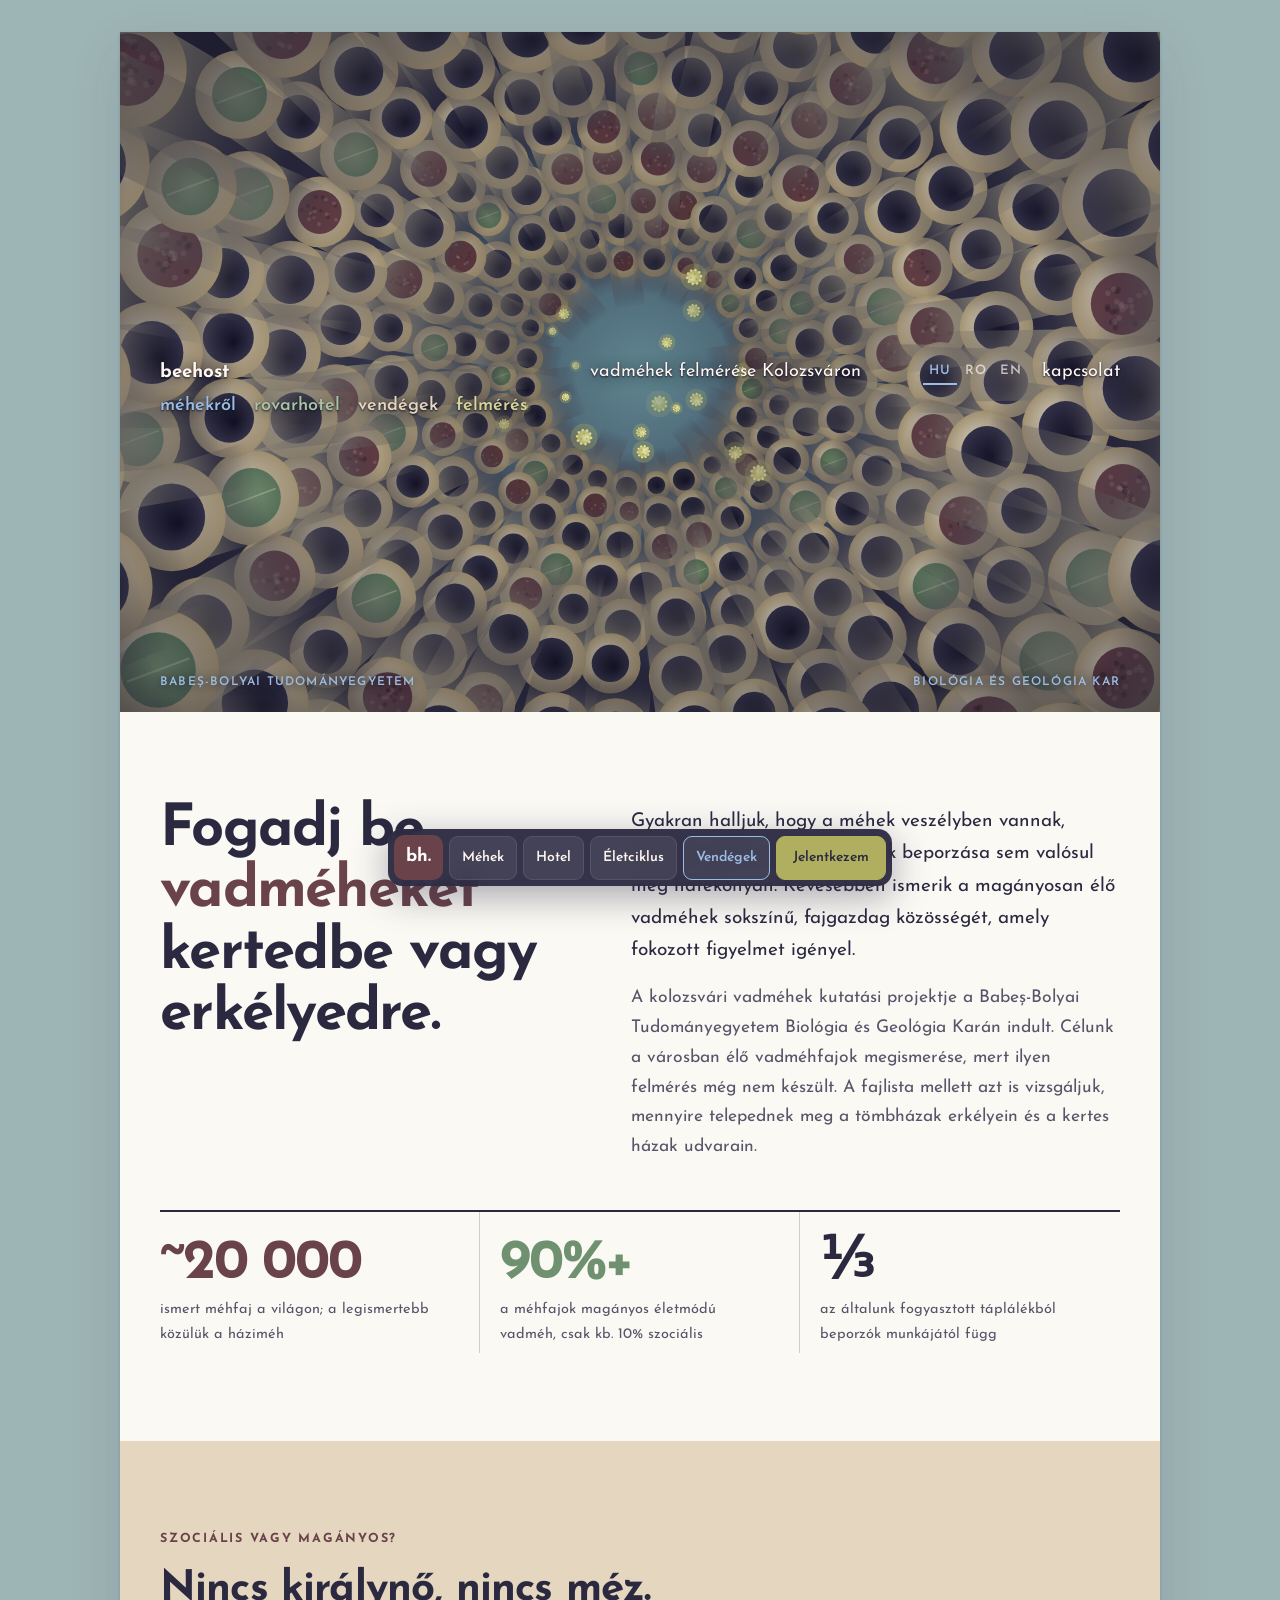
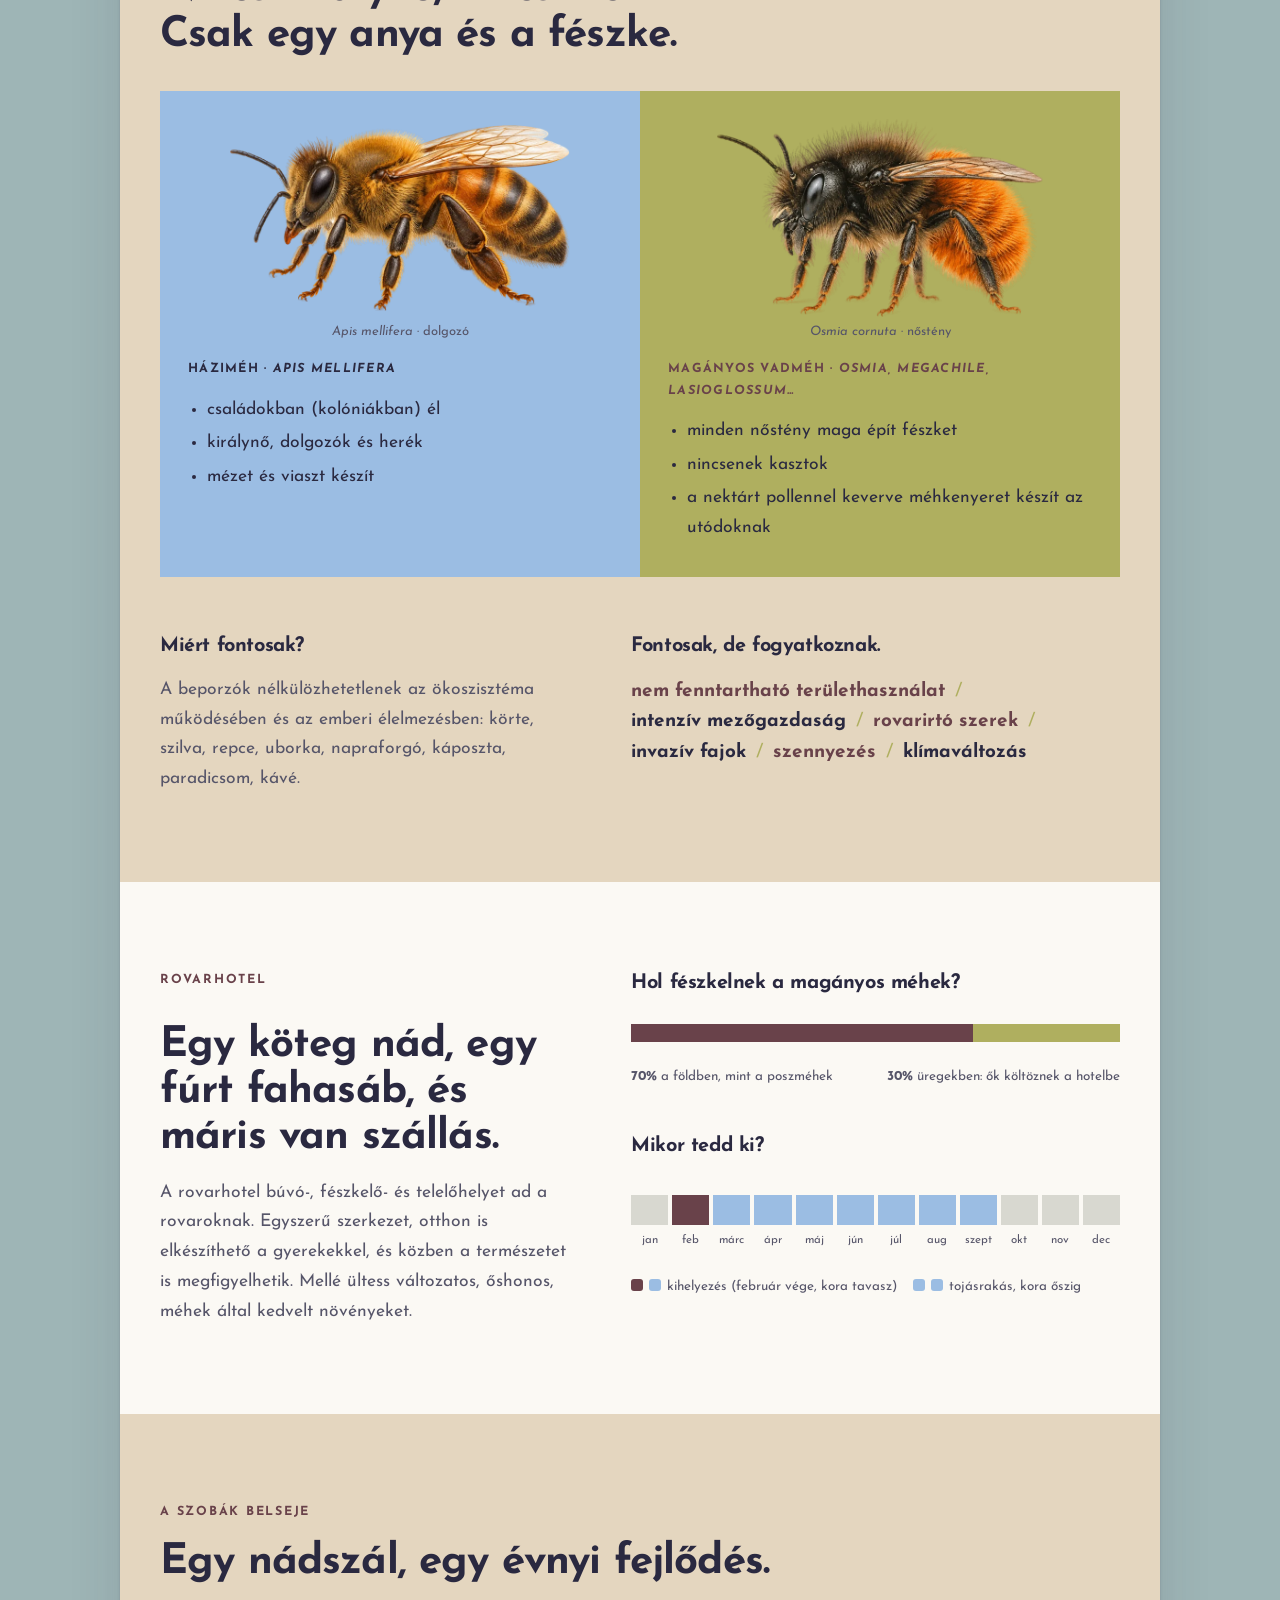
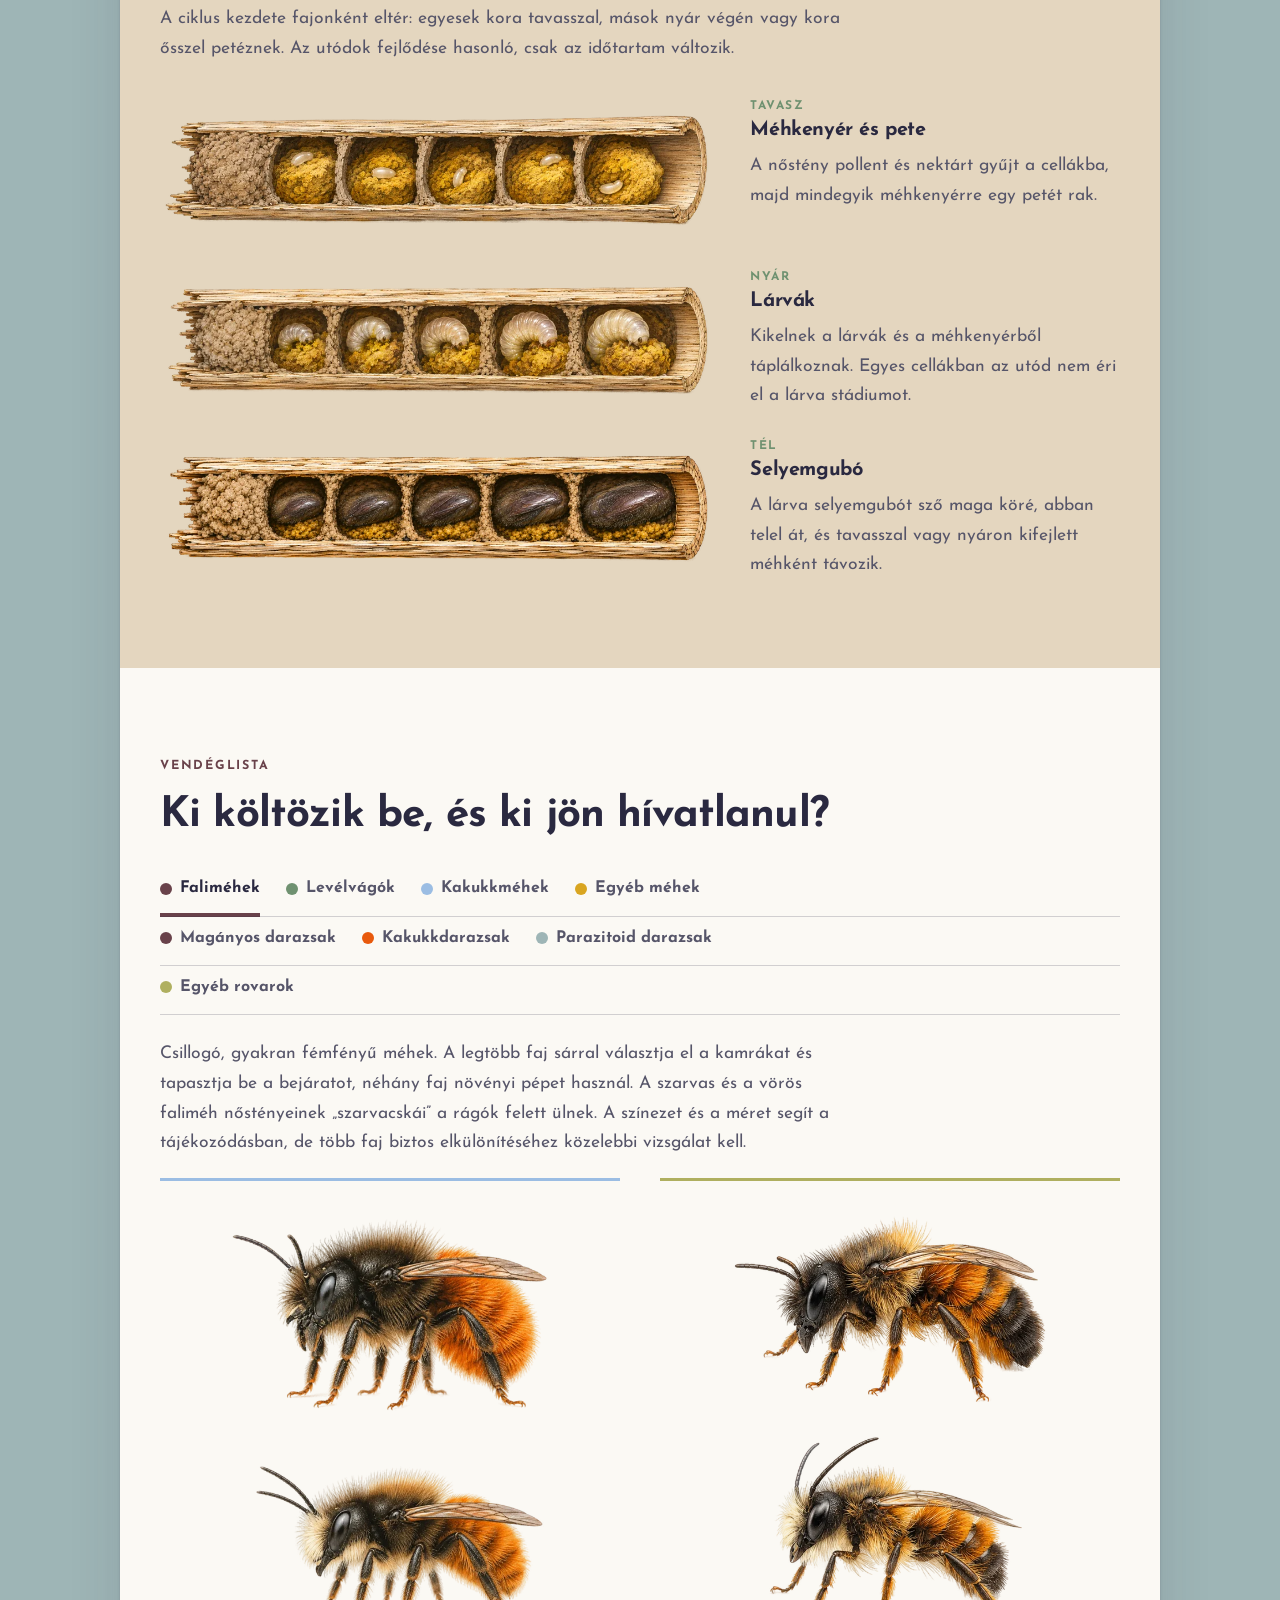
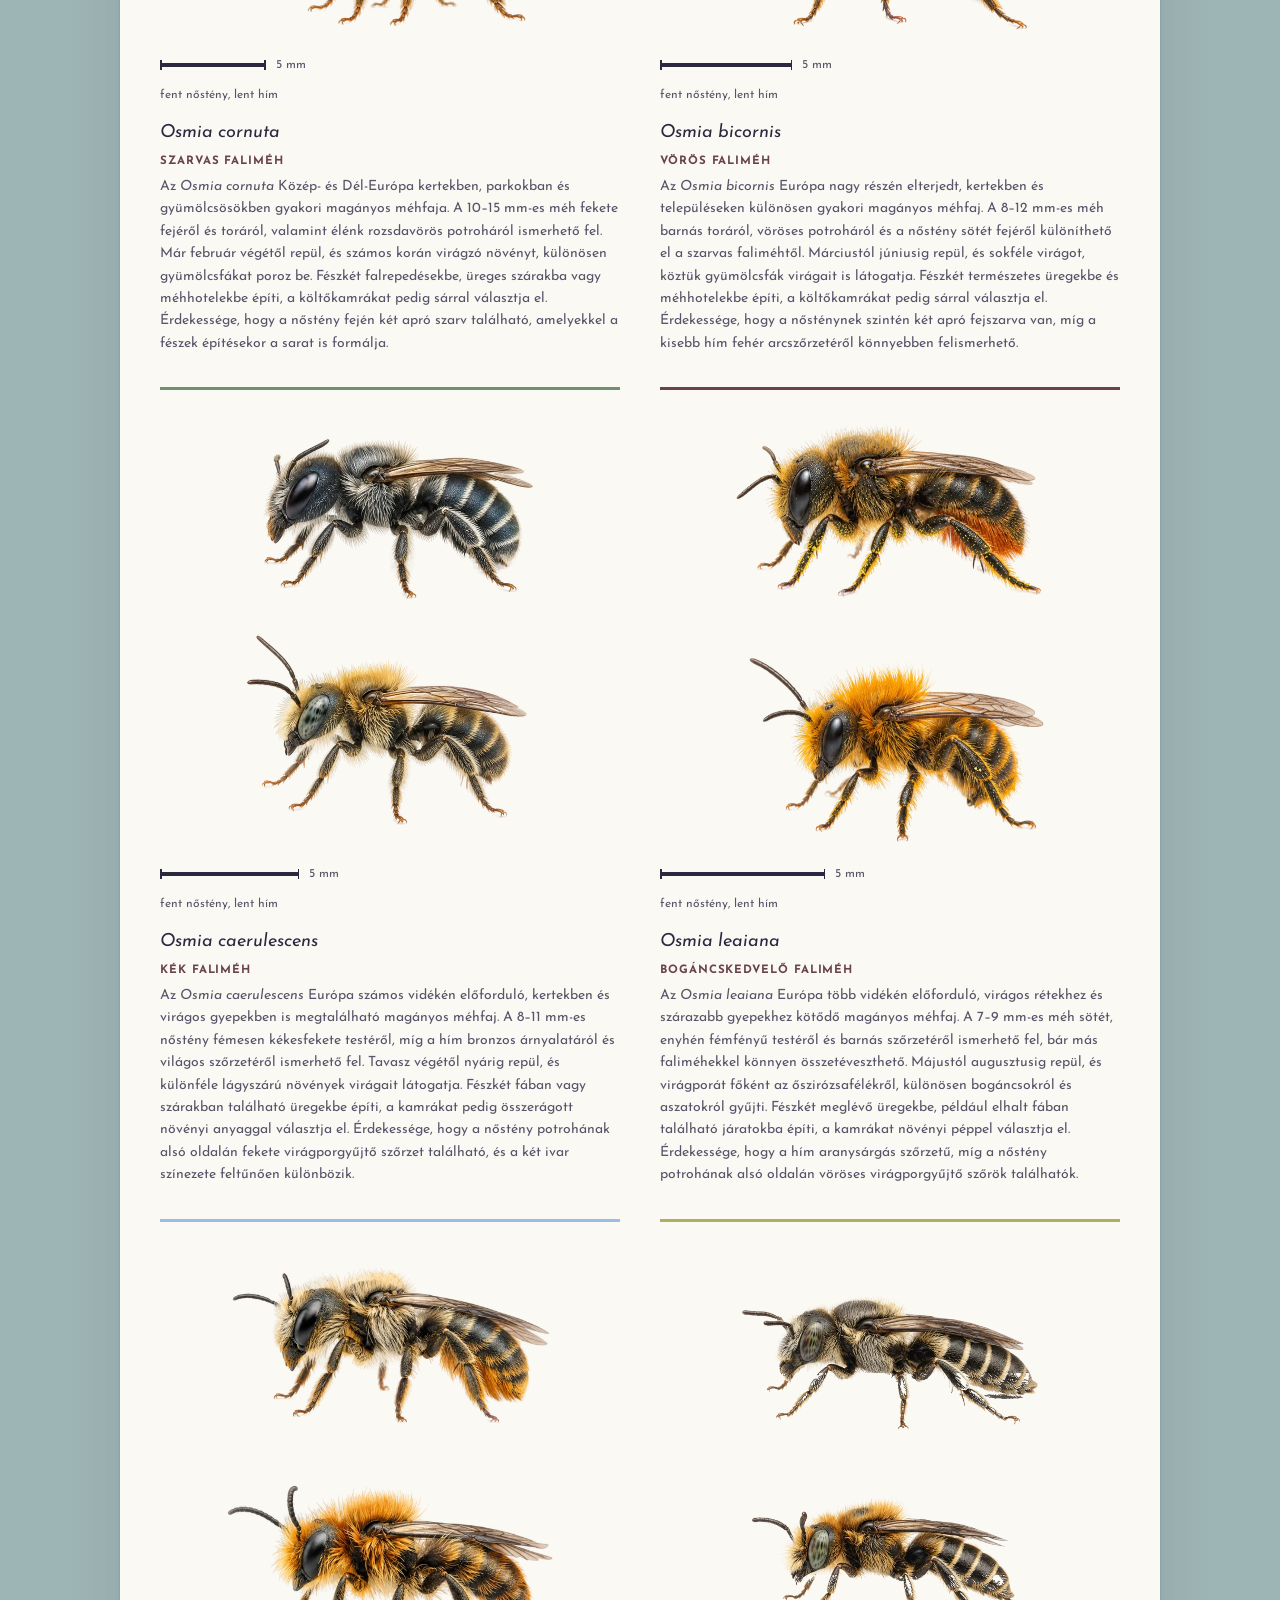
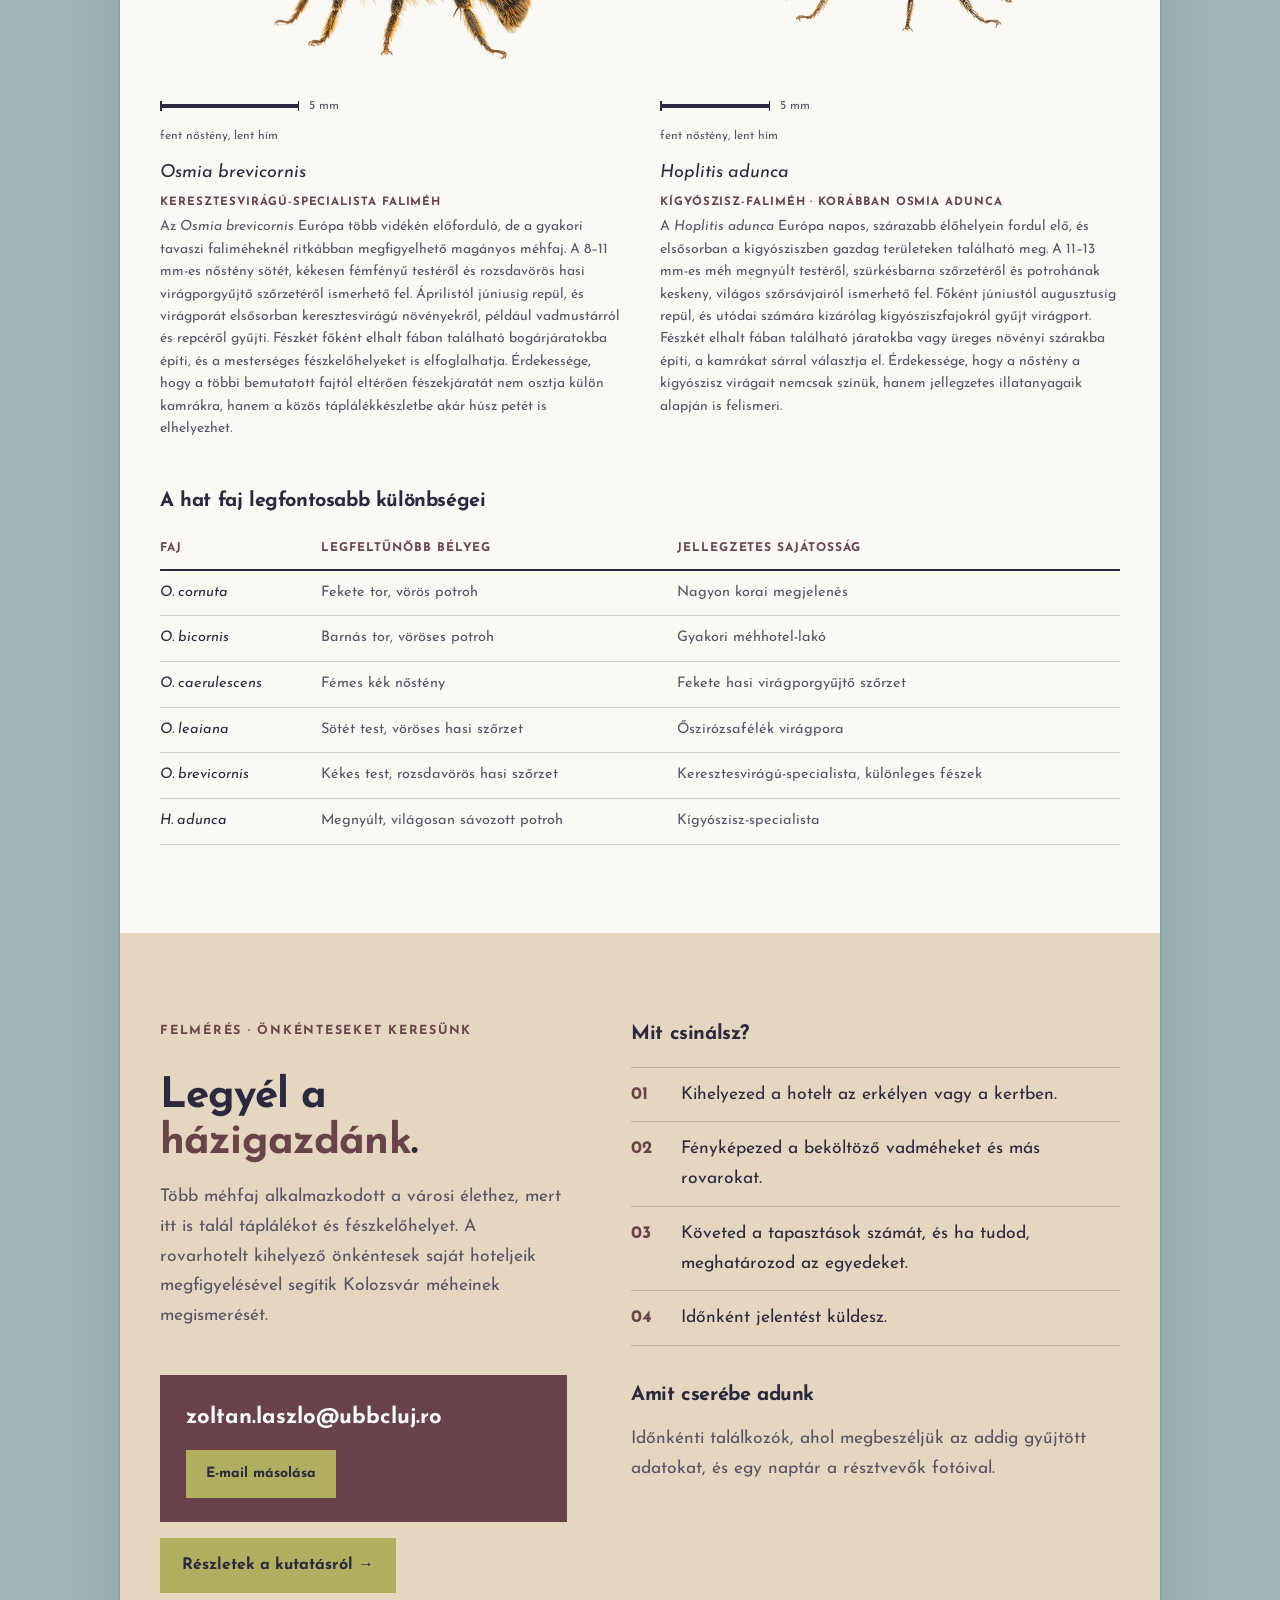
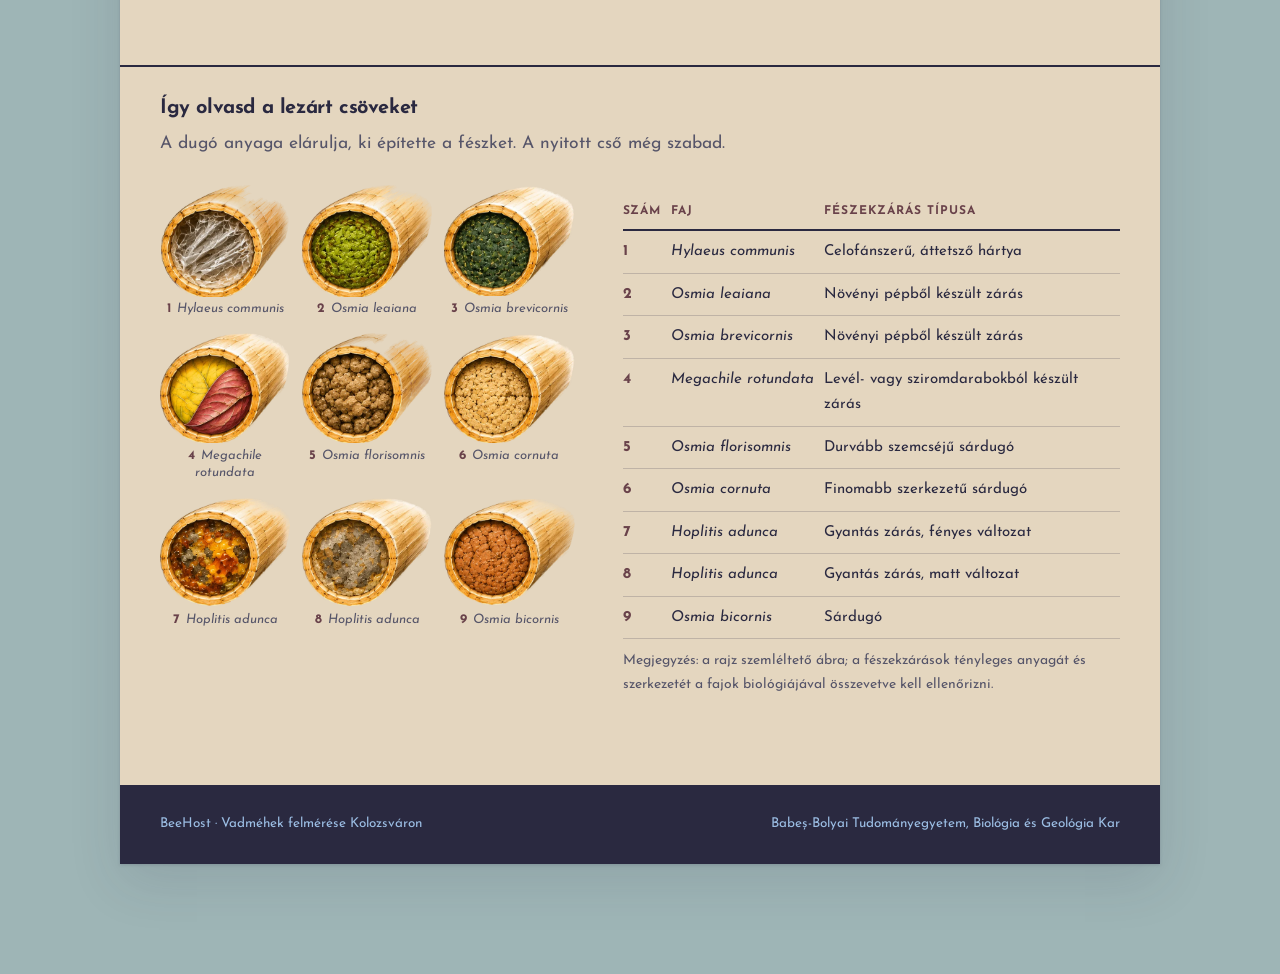
==== index.html @ 67b959dd "Add files via upload" ====
<!doctype html>
<html lang="hu">
<head>
<meta charset="utf-8">
<meta name="viewport" content="width=device-width, initial-scale=1, viewport-fit=cover">
<meta name="color-scheme" content="only light">
<meta name="darkreader-lock">
<title>BeeHost Kolozsvár</title>
<meta name="google-site-verification" content="2MtwB_x7KpSJKmys9Oa1wyQuA7XcrbSTTWPEnqiDGJY">
<meta name="description" content="BeeHost – vadméhek és rovarhotelek Kolozsváron: magányos méhek, fészkelés, önkéntes felmérés. Albine solitare și hoteluri pentru insecte în Cluj-Napoca. Wild bees and bee hotels in Cluj-Napoca, Romania.">
<link rel="canonical" href="https://laszlozoltan.github.io/BeeHost/">
<meta property="og:title" content="BeeHost Kolozsvár / Cluj-Napoca">
<meta property="og:description" content="Vadméhek és rovarhotelek Kolozsváron · Albine solitare în Cluj-Napoca · Wild bees in Cluj-Napoca">
<meta property="og:image" content="https://laszlozoltan.github.io/BeeHost/images/osmia-cornuta.webp">
<link rel="preconnect" href="https://fonts.googleapis.com">
<link rel="stylesheet" href="https://fonts.googleapis.com/css2?family=Josefin+Sans:ital,wght@0,300;0,400;0,600;0,700;1,400&display=swap">
<link rel="stylesheet" href="css/style.css?v=20261114b">

</head>
<body class="lang-hu">
<div class="site">
<header class="hero" id="top">
  <canvas id="reeds" aria-hidden="true"></canvas>
  <div class="navline">
    <div class="left">
    <a class="brand" href="#top">beehost</a>
    <nav aria-label="Fő navigáció">
      <a href="#mehek"><span class="hu">méhekről</span><span class="ro">albinele</span><span class="en">bees</span></a>
      <a href="#hotel"><span class="hu">rovarhotel</span><span class="ro">hotelul</span><span class="en">insect hotel</span></a>
      <a href="#vendegek"><span class="hu">vendégek</span><span class="ro">oaspeții</span><span class="en">guests</span></a>
      <a href="#felmeres"><span class="hu">felmérés</span><span class="ro">cercetarea</span><span class="en">survey</span></a>
    </nav>
    </div>
    <span class="tagline"><span class="hu">vadméhek felmérése Kolozsváron</span><span class="ro">albinele solitare din Cluj-Napoca</span><span class="en">wild bee survey in Cluj-Napoca</span></span>
    <span class="end">
      <span class="lang" role="group" aria-label="Nyelv / Limba / Language">
        <button type="button" id="b-hu" aria-pressed="true">HU</button>
        <button type="button" id="b-ro" aria-pressed="false">RO</button>
        <button type="button" id="b-en" aria-pressed="false">EN</button>
      </span>
      <a class="contact" href="#felmeres"><span class="hu">kapcsolat</span><span class="ro">contact</span><span class="en">contact</span></a>
    </span>
  </div>
  <div class="hero-foot"><span><span class="hu">Babeș-Bolyai Tudományegyetem</span><span class="ro">Universitatea Babeș-Bolyai</span><span class="en">Babeș-Bolyai University</span></span><span><span class="hu">Biológia és Geológia Kar</span><span class="ro">Facultatea de Biologie și Geologie</span><span class="en">Faculty of Biology and Geology</span></span></div>
</header>

<main>
<section class="intro" id="mehek">
  <div class="wrap">
    <div class="split">
      <h1><span class="hu">Fogadj be <span class="hl">vadméheket</span> kertedbe vagy erkélyedre.</span><span class="ro">Adoptă <span class="hl">albine solitare</span> în grădina sau pe balconul tău.</span><span class="en">Host <span class="hl">wild bees</span> in your garden or on your balcony.</span></h1>
      <div class="stack">
        <p class="lead"><span class="hu">Gyakran halljuk, hogy a méhek veszélyben vannak, számuk csökken, és a növények beporzása sem valósul meg hatékonyan. Kevesebben ismerik a magányosan élő vadméhek sokszínű, fajgazdag közösségét, amely fokozott figyelmet igényel.</span><span class="ro">Auzim des că albinele sunt amenințate, că numărul lor scade și că plantele nu mai sunt polenizate eficient. Puțini cunosc însă comunitatea bogată a albinelor solitare, zise și sălbatice, care are nevoie de mai multă atenție.</span><span class="en">We often hear that bees are in danger, their numbers are falling and plants are no longer pollinated efficiently. Fewer people know the diverse, species-rich community of solitary wild bees, which needs more attention.</span></p>
        <p class="muted"><span class="hu">A kolozsvári vadméhek kutatási projektje a Babeș-Bolyai Tudományegyetem Biológia és Geológia Karán indult. Célunk a városban élő vadméhfajok megismerése, mert ilyen felmérés még nem készült. A fajlista mellett azt is vizsgáljuk, mennyire telepednek meg a tömbházak erkélyein és a kertes házak udvarain.</span><span class="ro">Proiectul de inventariere a albinelor solitare din Cluj a pornit la Facultatea de Biologie și Geologie a Universității Babeș-Bolyai. Vrem să cunoaștem speciile de albine solitare din oraș, pentru că un astfel de studiu nu există încă. Pe lângă lista de specii, urmărim cât de ușor colonizează balcoanele blocurilor și grădinile urbane.</span><span class="en">The Cluj wild bee research project started at the Faculty of Biology and Geology of Babeș-Bolyai University. Our aim is to learn which wild bee species live in the city, because no such survey has been made yet. Besides the species list, we study how readily they settle on apartment-block balconies and in house gardens.</span></p>
      </div>
    </div>
    <div class="figures">
      <div class="fig"><b>~20 000</b><span class="hu">ismert méhfaj a világon; a legismertebb közülük a háziméh</span><span class="ro">specii de albine cunoscute în lume; cea mai cunoscută este albina meliferă</span><span class="en">known bee species worldwide; the best known is the honey bee</span></div>
      <div class="fig"><b>90%+</b><span class="hu">a méhfajok magányos életmódú vadméh, csak kb. 10% szociális</span><span class="ro">dintre specii sunt albine solitare; doar circa 10% sunt sociale</span><span class="en">of bee species are solitary; only about 10% are social</span></div>
      <div class="fig"><b>⅓</b><span class="hu">az általunk fogyasztott táplálékból beporzók munkájától függ</span><span class="ro">din hrana pe care o consumăm depinde de polenizatori</span><span class="en">of the food we eat depends on pollinators</span></div>
    </div>
  </div>
</section>

<section class="band">
  <div class="wrap">
    <p class="eyebrow"><span class="hu">Szociális vagy magányos?</span><span class="ro">Sociale sau solitare?</span><span class="en">Social or solitary?</span></p>
    <h2><span class="hu">Nincs királynő, nincs méz. Csak egy anya és a fészke.</span><span class="ro">Fără regină, fără miere. Doar o mamă și cuibul ei.</span><span class="en">No queen, no honey. Just a mother and her nest.</span></h2>
    <div class="compare">
      <div>
        <figure class="cmp-fig"><img src="images/apis-mellifera.webp" alt="Apis mellifera" loading="lazy" width="720" height="394"><figcaption><em>Apis mellifera</em> · <span class="hu">dolgozó</span><span class="ro">lucrătoare</span><span class="en">worker</span></figcaption></figure>
        <span class="tag"><span class="hu">Háziméh</span><span class="ro">Albina meliferă</span><span class="en">Honey bee</span> · <em class="sci">Apis mellifera</em></span>
        <ul>
          <li class="hu">családokban (kolóniákban) él</li><li class="ro">trăiește în familii (colonii)</li><li class="en">lives in families (colonies)</li>
          <li class="hu">királynő, dolgozók és herék</li><li class="ro">regină, lucrătoare și trântori</li><li class="en">queen, workers and drones</li>
          <li class="hu">mézet és viaszt készít</li><li class="ro">produce miere și ceară</li><li class="en">makes honey and wax</li>
        </ul>
      </div>
      <div>
        <figure class="cmp-fig"><img src="images/osmia-cornuta-female.webp" alt="Osmia cornuta" loading="lazy" width="712" height="432"><figcaption><em>Osmia cornuta</em> · <span class="hu">nőstény</span><span class="ro">femelă</span><span class="en">female</span></figcaption></figure>
        <span class="tag y"><span class="hu">Magányos vadméh</span><span class="ro">Albină solitară</span><span class="en">Solitary bee</span> · <em class="sci">Osmia, Megachile, Lasioglossum…</em></span>
        <ul>
          <li class="hu">minden nőstény maga épít fészket</li><li class="ro">fiecare femelă își construiește singură cuibul</li><li class="en">every female builds her own nest</li>
          <li class="hu">nincsenek kasztok</li><li class="ro">nu există caste</li><li class="en">no castes</li>
          <li class="hu">a nektárt pollennel keverve méhkenyeret készít az utódoknak</li><li class="ro">amestecă nectarul cu polen și face „pâine de albine” pentru urmași</li><li class="en">mixes nectar with pollen to make bee bread for her young</li>
        </ul>
      </div>
    </div>
    <div class="split" style="margin-top:56px">
      <div class="stack">
        <h3><span class="hu">Miért fontosak?</span><span class="ro">De ce sunt importante?</span><span class="en">Why do they matter?</span></h3>
        <p class="muted"><span class="hu">A beporzók nélkülözhetetlenek az ökoszisztéma működésében és az emberi élelmezésben: körte, szilva, repce, uborka, napraforgó, káposzta, paradicsom, kávé.</span><span class="ro">Polenizatorii sunt esențiali pentru ecosistem și pentru hrana noastră: pere, prune, rapiță, castraveți, floarea-soarelui, varză, roșii, cafea.</span><span class="en">Pollinators are essential for ecosystems and for our food: pears, plums, oilseed rape, cucumbers, sunflowers, cabbage, tomatoes, coffee.</span></p>
      </div>
      <div class="stack">
        <h3><span class="hu">Fontosak, de fogyatkoznak.</span><span class="ro">Importante, dar în declin.</span><span class="en">Important, but declining.</span></h3>
        <ul class="threats">
          <li><span class="hu">nem fenntartható területhasználat</span><span class="ro">utilizarea nesustenabilă a terenurilor</span><span class="en">unsustainable land use</span></li>
          <li><span class="hu">intenzív mezőgazdaság</span><span class="ro">agricultura intensivă</span><span class="en">intensive agriculture</span></li>
          <li><span class="hu">rovarirtó szerek</span><span class="ro">insecticidele</span><span class="en">insecticides</span></li>
          <li><span class="hu">invazív fajok</span><span class="ro">speciile invazive</span><span class="en">invasive species</span></li>
          <li><span class="hu">szennyezés</span><span class="ro">poluarea</span><span class="en">pollution</span></li>
          <li><span class="hu">klímaváltozás</span><span class="ro">schimbările climatice</span><span class="en">climate change</span></li>
        </ul>
      </div>
    </div>
  </div>
</section>

<section id="hotel">
  <div class="wrap split">
    <div class="stack">
      <p class="eyebrow"><span class="hu">Rovarhotel</span><span class="ro">Hotelul pentru insecte</span><span class="en">Insect hotel</span></p>
      <h2><span class="hu">Egy köteg nád, egy fúrt fahasáb, és máris van szállás.</span><span class="ro">Un mănunchi de stuf, un butuc găurit, și cazarea e gata.</span><span class="en">A bundle of reeds, a drilled log, and the rooms are ready.</span></h2>
      <p class="muted"><span class="hu">A rovarhotel búvó-, fészkelő- és telelőhelyet ad a rovaroknak. Egyszerű szerkezet, otthon is elkészíthető a gyerekekkel, és közben a természetet is megfigyelhetik. Mellé ültess változatos, őshonos, méhek által kedvelt növényeket.</span><span class="ro">Hotelul oferă insectelor ascunziș, loc de cuibărit și de iernat. Construcția e simplă, se poate face acasă împreună cu copiii, care pot astfel observa natura. Plantează alături specii indigene variate, pe placul albinelor.</span><span class="en">An insect hotel gives insects shelter and a place to nest and overwinter. It is simple to build at home with children, who can watch nature at the same time. Plant a variety of native, bee-friendly plants next to it.</span></p>
    </div>
    <div class="stack">
      <h3><span class="hu">Hol fészkelnek a magányos méhek?</span><span class="ro">Unde cuibăresc albinele solitare?</span><span class="en">Where do solitary bees nest?</span></h3>
      <div class="nesting" role="img" aria-label="70% földben, 30% üregekben"><div></div><div></div></div>
      <div class="nest-lbl"><span><b>70%</b> <span class="hu">a földben, mint a poszméhek</span><span class="ro">în sol, ca bondarii</span><span class="en">in the ground, like bumblebees</span></span><span><b>30%</b> <span class="hu">üregekben: ők költöznek a hotelbe</span><span class="ro">în cavități: ele vin în hotel</span><span class="en">in cavities: these move into the hotel</span></span></div>
      <h3 style="margin-top:28px"><span class="hu">Mikor tedd ki?</span><span class="ro">Când îl amplasezi?</span><span class="en">When to put it out?</span></h3>
      <div class="months" id="months"></div>
      <div class="legend"><span class="s"><span class="hu">kihelyezés (február vége, kora tavasz)</span><span class="ro">amplasare (sfârșit de februarie, primăvara devreme)</span><span class="en">set out (late February, early spring)</span></span><span><span class="hu">tojásrakás, kora őszig</span><span class="ro">depunerea ouălor, până toamna devreme</span><span class="en">egg laying, until early autumn</span></span></div>
    </div>
  </div>
</section>

<section class="band" id="eletciklus">
  <div class="wrap">
    <p class="eyebrow"><span class="hu">A szobák belseje</span><span class="ro">În interiorul camerelor</span><span class="en">Inside the rooms</span></p>
    <h2><span class="hu">Egy nádszál, egy évnyi fejlődés.</span><span class="ro">Un fir de stuf, un an de dezvoltare.</span><span class="en">One reed, one year of development.</span></h2>
    <p class="muted" style="margin-top:18px"><span class="hu">A ciklus kezdete fajonként eltér: egyesek kora tavasszal, mások nyár végén vagy kora ősszel petéznek. Az utódok fejlődése hasonló, csak az időtartam változik.</span><span class="ro">Începutul ciclului diferă de la o specie la alta: unele depun ouăle primăvara devreme, altele la sfârșitul verii sau toamna. Dezvoltarea urmașilor e asemănătoare, doar durata variază.</span><span class="en">The start of the cycle differs between species: some lay eggs in early spring, others in late summer or early autumn. The offspring develop in a similar way; only the timing changes.</span></p>
    <div class="cycle">
      <div class="season"><img class="stage" src="images/cycle-1-egg.webp" alt="Nádszál keresztmetszete: sárdugó, sárfalakkal elválasztott cellák, mindegyikben méhkenyér és pete / Secțiune prin tub: dop de noroi, celule separate cu pereți de noroi, în fiecare pâine de albine și un ou / Cross-section of a reed: mud plug, cells separated by mud walls, each with bee bread and an egg" loading="lazy"><h3><small><span class="hu">Tavasz</span><span class="ro">Primăvara</span><span class="en">Spring</span></small><span class="hu">Méhkenyér és pete</span><span class="ro">Pâine de albine și ou</span><span class="en">Bee bread and egg</span></h3><p class="muted"><span class="hu">A nőstény pollent és nektárt gyűjt a cellákba, majd mindegyik méhkenyérre egy petét rak.</span><span class="ro">Femela adună polen și nectar în celule, apoi depune câte un ou pe fiecare porție de pâine de albine.</span><span class="en">The female stocks the cells with pollen and nectar, then lays one egg on each loaf of bee bread.</span></p></div>
      <div class="season"><img class="stage" src="images/cycle-2-larva.webp" alt="Lárvák a cellákban, a méhkenyérből táplálkoznak / Larve în celule, hrănindu-se cu pâinea de albine / Larvae in the cells, feeding on bee bread" loading="lazy"><h3><small><span class="hu">Nyár</span><span class="ro">Vara</span><span class="en">Summer</span></small><span class="hu">Lárvák</span><span class="ro">Larvele</span><span class="en">Larvae</span></h3><p class="muted"><span class="hu">Kikelnek a lárvák és a méhkenyérből táplálkoznak. Egyes cellákban az utód nem éri el a lárva stádiumot.</span><span class="ro">Larvele eclozează și se hrănesc cu pâinea de albine. În unele celule urmașul nu ajunge la stadiul de larvă.</span><span class="en">The larvae hatch and feed on the bee bread. In some cells the offspring never reaches the larval stage.</span></p></div>
      <div class="season"><img class="stage" src="images/cycle-3-cocoon.webp" alt="Selyemgubók a cellákban / Coconi de mătase în celule / Silk cocoons in the cells" loading="lazy"><h3><small><span class="hu">Tél</span><span class="ro">Iarna</span><span class="en">Winter</span></small><span class="hu">Selyemgubó</span><span class="ro">Coconul de mătase</span><span class="en">Silk cocoon</span></h3><p class="muted"><span class="hu">A lárva selyemgubót sző maga köré, abban telel át, és tavasszal vagy nyáron kifejlett méhként távozik.</span><span class="ro">Larva își țese un cocon de mătase, iernează în el și iese primăvara sau vara ca adult.</span><span class="en">The larva spins a silk cocoon around itself, overwinters in it, and leaves as an adult bee in spring or summer.</span></p></div>
    </div>
  </div>
</section>

<section id="vendegek">
  <div class="wrap">
    <p class="eyebrow"><span class="hu">Vendéglista</span><span class="ro">Lista oaspeților</span><span class="en">Guest list</span></p>
    <h2><span class="hu">Ki költözik be, és ki jön hívatlanul?</span><span class="ro">Cine se mută, și cine vine nepoftit?</span><span class="en">Who moves in, and who comes uninvited?</span></h2>
    <div class="tabs" role="tablist" id="tabs"></div>
    <div class="panel" id="panel" role="tabpanel"></div>
  </div>
</section>

<section class="band survey" id="felmeres">
  <div class="wrap split">
    <div class="stack">
      <p class="eyebrow"><span class="hu">Felmérés · önkénteseket keresünk</span><span class="ro">Cercetarea · căutăm voluntari</span><span class="en">Survey · volunteers wanted</span></p>
      <h2><span class="hu">Legyél a <span class="hl">házigazdánk</span>.</span><span class="ro">Fii <span class="hl">gazda</span> pentru albine.</span><span class="en">Be our <span class="hl">host</span>.</span></h2>
      <p class="muted"><span class="hu">Több méhfaj alkalmazkodott a városi élethez, mert itt is talál táplálékot és fészkelőhelyet. A rovarhotelt kihelyező önkéntesek saját hoteljeik megfigyelésével segítik Kolozsvár méheinek megismerését.</span><span class="ro">Mai multe specii de albine s-au adaptat vieții urbane, pentru că găsesc aici hrană și loc de cuibărit. Voluntarii care amplasează un hotel ajută, prin observațiile lor, la cunoașterea albinelor din Cluj-Napoca.</span><span class="en">Several bee species have adapted to city life because they find food and nest sites here too. Volunteers who put out an insect hotel help us learn about the bees of Cluj-Napoca by watching their own hotels.</span></p>
      <div class="contactbox">
        <code id="mail">zoltan.laszlo@ubbcluj.ro</code>
        <button class="btn" type="button" id="copy"><span class="hu">E-mail másolása</span><span class="ro">Copiază e-mailul</span><span class="en">Copy e-mail</span></button>
      </div>
      <p><a class="cta alt" href="kutatas.html"><span class="hu">Részletek a kutatásról →</span><span class="ro">Detalii despre cercetare →</span><span class="en">More about the research →</span></a></p>
    </div>
    <div class="stack">
      <h3><span class="hu">Mit csinálsz?</span><span class="ro">Ce faci?</span><span class="en">What do you do?</span></h3>
      <ul class="steps">
        <li><b>01</b><span class="hu">Kihelyezed a hotelt az erkélyen vagy a kertben.</span><span class="ro">Amplasezi hotelul pe balcon sau în grădină.</span><span class="en">Put the hotel out on your balcony or in your garden.</span></li>
        <li><b>02</b><span class="hu">Fényképezed a beköltöző vadméheket és más rovarokat.</span><span class="ro">Fotografiezi albinele sălbatice și celelalte insecte care se mută.</span><span class="en">Photograph the wild bees and other insects that move in.</span></li>
        <li><b>03</b><span class="hu">Követed a tapasztások számát, és ha tudod, meghatározod az egyedeket.</span><span class="ro">Urmărești numărul de intrări astupate și, dacă poți, identifici indivizii.</span><span class="en">Keep track of the number of sealed tubes and, if you can, identify the insects.</span></li>
        <li><b>04</b><span class="hu">Időnként jelentést küldesz.</span><span class="ro">Trimiți din când în când un raport.</span><span class="en">Send us a report from time to time.</span></li>
      </ul>
      
      <h3 style="margin-top:20px"><span class="hu">Amit cserébe adunk</span><span class="ro">Ce oferim</span><span class="en">What we offer in return</span></h3>
      <p class="muted"><span class="hu">Időnkénti találkozók, ahol megbeszéljük az addig gyűjtött adatokat, és egy naptár a résztvevők fotóival.</span><span class="ro">Întâlniri ocazionale în care discutăm datele colectate și un calendar cu fotografiile participanților.</span><span class="en">Occasional meetings to discuss the data collected so far, and a calendar with the participants' photos.</span></p>
    </div>
  </div>
<div class="wrap closures" id="dugok">
    <div class="closures-head"><h3><span class="hu">Így olvasd a lezárt csöveket</span><span class="ro">Cum citești tuburile astupate</span><span class="en">How to read the sealed tubes</span></h3>
      <p class="muted"><span class="hu">A dugó anyaga elárulja, ki építette a fészket. A nyitott cső még szabad.</span><span class="ro">Materialul dopului arată cine a construit cuibul. Un tub deschis este încă liber.</span><span class="en">The plug material tells you who built the nest. An open tube is still free.</span></p>
      </div>
    <div class="closures-grid"><div class="plugs"><figure><img src="images/plugs/1-hylaeus-communis.webp" alt="Hylaeus communis: Transparent, cellophane-like membrane" loading="lazy"><figcaption><b>1</b> <em>Hylaeus communis</em></figcaption></figure><figure><img src="images/plugs/2-osmia-leaiana.webp" alt="Osmia leaiana: Plug of chewed plant pulp" loading="lazy"><figcaption><b>2</b> <em>Osmia leaiana</em></figcaption></figure><figure><img src="images/plugs/3-osmia-brevicornis.webp" alt="Osmia brevicornis: Plug of chewed plant pulp" loading="lazy"><figcaption><b>3</b> <em>Osmia brevicornis</em></figcaption></figure><figure><img src="images/plugs/4-megachile-rotundata.webp" alt="Megachile rotundata: Plug of leaf or petal pieces" loading="lazy"><figcaption><b>4</b> <em>Megachile rotundata</em></figcaption></figure><figure><img src="images/plugs/5-osmia-florisomnis.webp" alt="Osmia florisomnis: Coarse-grained mud plug" loading="lazy"><figcaption><b>5</b> <em>Osmia florisomnis</em></figcaption></figure><figure><img src="images/plugs/6-osmia-cornuta.webp" alt="Osmia cornuta: Fine-textured mud plug" loading="lazy"><figcaption><b>6</b> <em>Osmia cornuta</em></figcaption></figure><figure><img src="images/plugs/7-hoplitis-adunca-glossy.webp" alt="Hoplitis adunca: Resin plug, glossy form" loading="lazy"><figcaption><b>7</b> <em>Hoplitis adunca</em></figcaption></figure><figure><img src="images/plugs/8-hoplitis-adunca-matt.webp" alt="Hoplitis adunca: Resin plug, matt form" loading="lazy"><figcaption><b>8</b> <em>Hoplitis adunca</em></figcaption></figure><figure><img src="images/plugs/9-osmia-bicornis.webp" alt="Osmia bicornis: Mud plug" loading="lazy"><figcaption><b>9</b> <em>Osmia bicornis</em></figcaption></figure></div>
      <div class="closures-table"><div class="cmp-scroll"><table class="plug-table"><thead><tr><th scope="col"><span class="hu">Szám</span><span class="ro">Nr.</span><span class="en">No.</span></th><th scope="col"><span class="hu">Faj</span><span class="ro">Specia</span><span class="en">Species</span></th><th scope="col"><span class="hu">Fészekzárás típusa</span><span class="ro">Tipul de închidere a cuibului</span><span class="en">Type of nest closure</span></th></tr></thead><tbody><tr><td class="num">1</td><td><em>Hylaeus communis</em></td><td><span class="hu">Celofánszerű, áttetsző hártya</span><span class="ro">Membrană transparentă, asemănătoare celofanului</span><span class="en">Transparent, cellophane-like membrane</span></td></tr><tr><td class="num">2</td><td><em>Osmia leaiana</em></td><td><span class="hu">Növényi pépből készült zárás</span><span class="ro">Dop din pastă vegetală</span><span class="en">Plug of chewed plant pulp</span></td></tr><tr><td class="num">3</td><td><em>Osmia brevicornis</em></td><td><span class="hu">Növényi pépből készült zárás</span><span class="ro">Dop din pastă vegetală</span><span class="en">Plug of chewed plant pulp</span></td></tr><tr><td class="num">4</td><td><em>Megachile rotundata</em></td><td><span class="hu">Levél- vagy sziromdarabokból készült zárás</span><span class="ro">Dop din bucăți de frunze sau petale</span><span class="en">Plug of leaf or petal pieces</span></td></tr><tr><td class="num">5</td><td><em>Osmia florisomnis</em></td><td><span class="hu">Durvább szemcséjű sárdugó</span><span class="ro">Dop de noroi cu granulație mai grosieră</span><span class="en">Coarse-grained mud plug</span></td></tr><tr><td class="num">6</td><td><em>Osmia cornuta</em></td><td><span class="hu">Finomabb szerkezetű sárdugó</span><span class="ro">Dop de noroi cu structură mai fină</span><span class="en">Fine-textured mud plug</span></td></tr><tr><td class="num">7</td><td><em>Hoplitis adunca</em></td><td><span class="hu">Gyantás zárás, fényes változat</span><span class="ro">Dop de rășină, variantă lucioasă</span><span class="en">Resin plug, glossy form</span></td></tr><tr><td class="num">8</td><td><em>Hoplitis adunca</em></td><td><span class="hu">Gyantás zárás, matt változat</span><span class="ro">Dop de rășină, variantă mată</span><span class="en">Resin plug, matt form</span></td></tr><tr><td class="num">9</td><td><em>Osmia bicornis</em></td><td><span class="hu">Sárdugó</span><span class="ro">Dop de noroi</span><span class="en">Mud plug</span></td></tr></tbody></table></div>
      <p class="note"><span class="hu">Megjegyzés: a rajz szemléltető ábra; a fészekzárások tényleges anyagát és szerkezetét a fajok biológiájával összevetve kell ellenőrizni.</span><span class="ro">Notă: desenul este ilustrativ; materialul și structura reală a dopurilor trebuie verificate în funcție de biologia speciilor.</span><span class="en">Note: the drawing is illustrative; the actual material and structure of the nest closures should be checked against the biology of each species.</span></p></div></div>
  </div>
</section>
</main>

<footer>
  <div class="wrap">
    <span>BeeHost · <span class="hu">Vadméhek felmérése Kolozsváron</span><span class="ro">Cercetarea albinelor solitare din Cluj-Napoca</span><span class="en">Wild bee survey in Cluj-Napoca</span></span>
    <span><span class="hu">Babeș-Bolyai Tudományegyetem</span><span class="ro">Universitatea Babeș-Bolyai</span><span class="en">Babeș-Bolyai University</span>, <span class="hu">Biológia és Geológia Kar</span><span class="ro">Facultatea de Biologie și Geologie</span><span class="en">Faculty of Biology and Geology</span></span>
  </div>
</footer>
</div>

<div class="dock" aria-label="Gyors navigáció">
  <span class="mark">bh.</span>
  <a href="#mehek" data-sec="mehek"><span class="hu">Méhek</span><span class="ro">Albinele</span><span class="en">Bees</span></a>
  <a href="#hotel" data-sec="hotel" class="opt">Hotel</a>
  <a href="#eletciklus" data-sec="eletciklus" class="opt"><span class="hu">Életciklus</span><span class="ro">Ciclul</span><span class="en">Life cycle</span></a>
  <a href="#vendegek" data-sec="vendegek"><span class="hu">Vendégek</span><span class="ro">Oaspeți</span><span class="en">Guests</span></a>
  <a href="#felmeres" class="go"><span class="hu">Jelentkezem</span><span class="ro">Mă înscriu</span><span class="en">Join in</span></a>
</div>

<script>
(function(){
const body=document.body;
let lang='hu';
try{const s=localStorage.getItem('bh-lang'); if(s==='ro'||s==='hu'||s==='en') lang=s;}catch(e){}
function setLang(l){lang=l;body.classList.remove('lang-hu','lang-ro','lang-en');body.classList.add('lang-'+l);document.documentElement.lang=l;
  document.getElementById('b-hu').setAttribute('aria-pressed',l==='hu');document.getElementById('b-ro').setAttribute('aria-pressed',l==='ro');document.getElementById('b-en').setAttribute('aria-pressed',l==='en');
  try{localStorage.setItem('bh-lang',l)}catch(e){} renderPanel();}
document.getElementById('b-hu').onclick=()=>setLang('hu');
document.getElementById('b-ro').onclick=()=>setLang('ro');
document.getElementById('b-en').onclick=()=>setLang('en');
const T=o=>o==null?'':(typeof o==='string'?o:(o[lang]??o.hu??''));

/* months strip */
const mHU=['jan','feb','márc','ápr','máj','jún','júl','aug','szept','okt','nov','dec'],mRO=['ian','feb','mar','apr','mai','iun','iul','aug','sep','oct','nov','dec'],mEN=['Jan','Feb','Mar','Apr','May','Jun','Jul','Aug','Sep','Oct','Nov','Dec'];
const mEl=document.getElementById('months');
mEl.innerHTML=mHU.map((m,i)=>`<div class="${i===1?'start':(i>=2&&i<=8?'on':'')}"><i></i><span class="hu">${m}</span><span class="ro">${mRO[i]}</span><span class="en">${mEN[i]}</span></div>`).join('');

/* guests */
const OC_IMG='images/osmia-cornuta.webp';
const OB_IMG='images/osmia-bicornis.webp';
const OCA_IMG='images/osmia-caerulescens.webp';
const OL_IMG='images/osmia-leaiana.webp';
const OBR_IMG='images/osmia-brevicornis.webp';
const HA_IMG='images/hoplitis-adunca.webp';
const ML_IMG='images/megachile-ligniseca.webp';
const MR_IMG='images/megachile-rotundata.webp';
const MW_IMG='images/megachile-willughbiella.webp';
const ME_IMG='images/megachile-ericetorum.webp';
const CE_IMG='images/coelioxys-elongata.webp';
const SB_IMG='images/stelis-breviuscula.webp';
const SC={"osmia-cornuta": 75.3, "osmia-bicornis": 74.3, "osmia-caerulescens": 68.7, "osmia-leaiana": 73.9, "osmia-brevicornis": 77.3, "hoplitis-adunca": 68.9, "megachile-ligniseca": 71.0, "megachile-rotundata": 72.6, "megachile-willughbiella": 67.4, "megachile-ericetorum": 69.6, "stelis-breviuscula": 66.3, "coelioxys-elongata": 61.9, "chrysis-ignita": 73.6, "chrysura-austriaca": 77.7, "hylaeus-communis": 65.1, "hylaeus-difformis": 67.5, "heriades-truncorum": 65.1, "anthidium-manicatum": 69.5, "trypoxylon-figulus": 61.6, "trypoxylon-clavicerum": 58.6, "passaloecus-corniger": 64.3, "passaloecus-gracilis": 66.1, "gasteruption-assectator": 71.8, "gasteruption-jaculator": 75.8, "leucospis-dorsigera": 77.3, "melittobia-acasta": 65.2, "ephialtes-manifestator": 74.7, "perithous-septemcinctorius": 100, "sapyga-quinquepunctata": 60.4, "sapyga-clavicornis": 67.0, "sapygina-decemguttata": 58.4, "ancistrocerus-antilope": 62.4, "ancistrocerus-nigricornis": 62.4, "auplopus-carbonarius": 70.4, "dipogon-bifasciatus": 82.0};
const SBAR={"osmia-cornuta": {"bar": 23.0, "mag": 1}, "osmia-bicornis": {"bar": 28.75, "mag": 1}, "osmia-caerulescens": {"bar": 30.26, "mag": 1}, "osmia-leaiana": {"bar": 35.93, "mag": 1}, "osmia-brevicornis": {"bar": 30.26, "mag": 1}, "hoplitis-adunca": {"bar": 23.96, "mag": 1}, "megachile-ligniseca": {"bar": 20.53, "mag": 1}, "megachile-rotundata": {"bar": 38.33, "mag": 1}, "megachile-willughbiella": {"bar": 20.53, "mag": 1}, "megachile-ericetorum": {"bar": 20.53, "mag": 1}, "stelis-breviuscula": {"bar": 57.49, "mag": 1}, "coelioxys-elongata": {"bar": 25.0, "mag": 1}, "chrysis-ignita": {"bar": 33.82, "mag": 1}, "chrysura-austriaca": {"bar": 31.94, "mag": 1}, "hylaeus-communis": {"bar": 47.91, "mag": 1}, "hylaeus-difformis": {"bar": 41.06, "mag": 1}, "heriades-truncorum": {"bar": 47.91, "mag": 1}, "anthidium-manicatum": {"bar": 22.11, "mag": 1}, "trypoxylon-figulus": {"bar": 28.75, "mag": 1}, "trypoxylon-clavicerum": {"bar": 44.22, "mag": 1}, "passaloecus-corniger": {"bar": 47.91, "mag": 1}, "passaloecus-gracilis": {"bar": 57.49, "mag": 1}, "gasteruption-assectator": {"bar": 26.13, "mag": 1}, "gasteruption-jaculator": {"bar": 20.53, "mag": 1}, "leucospis-dorsigera": {"bar": 28.75, "mag": 1}, "melittobia-acasta": {"bar": 45.99, "mag": 1, "mm": 1}, "ephialtes-manifestator": {"bar": 19.16, "mag": 1}, "perithous-septemcinctorius": {"bar": 19.13, "mag": 1}, "sapyga-quinquepunctata": {"bar": 30.26, "mag": 1}, "sapyga-clavicornis": {"bar": 28.75, "mag": 1}, "sapygina-decemguttata": {"bar": 44.22, "mag": 1}, "ancistrocerus-antilope": {"bar": 23.0, "mag": 1}, "ancistrocerus-nigricornis": {"bar": 26.13, "mag": 1}, "auplopus-carbonarius": {"bar": 31.94, "mag": 1}, "dipogon-bifasciatus": {"bar": 41.06, "mag": 1}};
const CI_IMG='images/chrysis-ignita.webp';
const AA_IMG='images/ancistrocerus-antilope.webp';
const AN_IMG='images/ancistrocerus-nigricornis.webp';
const AC_IMG='images/auplopus-carbonarius.webp';
const DB_IMG='images/dipogon-bifasciatus.webp';
const CA_IMG='images/chrysura-austriaca.webp';
const SQ_IMG='images/sapyga-quinquepunctata.webp';
const SC_IMG='images/sapyga-clavicornis.webp';
const SD_IMG='images/sapygina-decemguttata.webp';
const HC_IMG='images/hylaeus-communis.webp';
const HD_IMG='images/hylaeus-difformis.webp';
const HT_IMG='images/heriades-truncorum.webp';
const AM_IMG='images/anthidium-manicatum.webp';
const TF_IMG='images/trypoxylon-figulus.webp';
const TC_IMG='images/trypoxylon-clavicerum.webp';
const PC_IMG='images/passaloecus-corniger.webp';
const PG_IMG='images/passaloecus-gracilis.webp';
const GA_IMG='images/gasteruption-assectator.webp';
const GJ_IMG='images/gasteruption-jaculator.webp';
const LD_IMG='images/leucospis-dorsigera.webp';
const MA_IMG='images/melittobia-acasta.webp';
const EM_IMG='images/ephialtes-manifestator.webp';
const PS_IMG='images/perithous-septemcinctorius.webp';
const G=[
 {"id": "mud", "name": {"hu": "Faliméhek", "ro": "Albine zidar", "en": "Mason bees"}, "d": {"hu": "Csillogó, gyakran fémfényű méhek. A legtöbb faj sárral választja el a kamrákat és tapasztja be a bejáratot, néhány faj növényi pépet használ. A szarvas és a vörös faliméh nőstényeinek „szarvacskái” a rágók felett ülnek. A színezet és a méret segít a tájékozódásban, de több faj biztos elkülönítéséhez közelebbi vizsgálat kell.", "ro": "Albine cu luciu, adesea metalic. Majoritatea speciilor separă celulele și astupă intrarea cu noroi, iar unele folosesc o pastă vegetală. Femelele de Osmia cornuta și O. bicornis au „coarne” deasupra mandibulelor. Culoarea și mărimea ajută la orientare, dar pentru deosebirea sigură a mai multor specii e nevoie de o examinare atentă.", "en": "Shiny bees, often with a metallic sheen. Most species separate the cells and seal the entrance with mud; some use plant pulp. The females of Osmia cornuta and O. bicornis have small “horns” above the mandibles. Colour and size help with orientation, but telling several species apart reliably needs a closer look."}, "cmp": {"hu": {"t": "A hat faj legfontosabb különbségei", "h": ["Faj", "Legfeltűnőbb bélyeg", "Jellegzetes sajátosság"], "r": [["O. cornuta", "Fekete tor, vörös potroh", "Nagyon korai megjelenés"], ["O. bicornis", "Barnás tor, vöröses potroh", "Gyakori méhhotel-lakó"], ["O. caerulescens", "Fémes kék nőstény", "Fekete hasi virágporgyűjtő szőrzet"], ["O. leaiana", "Sötét test, vöröses hasi szőrzet", "Őszirózsafélék virágpora"], ["O. brevicornis", "Kékes test, rozsdavörös hasi szőrzet", "Keresztesvirágú-specialista, különleges fészek"], ["H. adunca", "Megnyúlt, világosan sávozott potroh", "Kígyószisz-specialista"]]}, "ro": {"t": "Cele mai importante diferențe dintre cele șase specii", "h": ["Specia", "Trăsătura cea mai vizibilă", "Particularitatea"], "r": [["O. cornuta", "Torace negru, abdomen roșu", "Apariție foarte timpurie"], ["O. bicornis", "Torace brun, abdomen roșiatic", "Locatar frecvent al hotelurilor pentru albine"], ["O. caerulescens", "Femelă albastru-metalic", "Perie neagră de polen pe abdomen"], ["O. leaiana", "Corp întunecat, peri ventrali roșiatici", "Polen de la Asteraceae"], ["O. brevicornis", "Corp albăstrui, peri ventrali roșii-ruginii", "Specializată pe crucifere, cuib neobișnuit"], ["H. adunca", "Abdomen alungit, cu benzi deschise", "Specializată pe Echium"]]}, "en": {"t": "Key differences between the six species", "h": ["Species", "Most visible feature", "Distinctive trait"], "r": [["O. cornuta", "Black thorax, red abdomen", "Very early flight season"], ["O. bicornis", "Brownish thorax, reddish abdomen", "Common bee-hotel resident"], ["O. caerulescens", "Metallic blue female", "Black pollen hairs under the abdomen"], ["O. leaiana", "Dark body, reddish hairs under the abdomen", "Pollen from the daisy family"], ["O. brevicornis", "Bluish body, rusty-red hairs under the abdomen", "Crucifer specialist, unusual nest"], ["H. adunca", "Elongated abdomen with pale bands", "Viper’s bugloss specialist"]]}},"s":[{"sci": "Osmia cornuta", "name": {"hu": "szarvas faliméh", "ro": "", "en": "European orchard bee"}, "txt": {"hu": "Az Osmia cornuta Közép- és Dél-Európa kertekben, parkokban és gyümölcsösökben gyakori magányos méhfaja. A 10–15 mm-es méh fekete fejéről és toráról, valamint élénk rozsdavörös potroháról ismerhető fel. Már február végétől repül, és számos korán virágzó növényt, különösen gyümölcsfákat poroz be. Fészkét falrepedésekbe, üreges szárakba vagy méhhotelekbe építi, a költőkamrákat pedig sárral választja el. Érdekessége, hogy a nőstény fején két apró szarv található, amelyekkel a fészek építésekor a sarat is formálja.", "ro": "Osmia cornuta este o albină solitară frecventă în grădinile, parcurile și livezile din Europa Centrală și de Sud. Albina de 10–15 mm se recunoaște după capul și toracele negru și abdomenul roșu-ruginiu viu. Zboară deja de la sfârșitul lui februarie și polenizează multe plante cu înflorire timpurie, mai ales pomi fructiferi. Își construiește cuibul în crăpăturile zidurilor, în tulpini goale sau în hoteluri pentru albine, iar celulele le separă cu noroi. O particularitate: femela are pe cap două coarne mici, cu care modelează noroiul la construirea cuibului.", "en": "Osmia cornuta is a solitary bee common in gardens, parks and orchards of Central and Southern Europe. The 10–15 mm bee is recognised by its black head and thorax and bright rusty-red abdomen. It flies from late February and pollinates many early-flowering plants, especially fruit trees. It nests in wall crevices, hollow stems or bee hotels and separates the brood cells with mud. A curious detail: the female has two small horns on her head, which she also uses to shape the mud while building the nest."},"img":OC_IMG},
{"sci": "Osmia bicornis", "name": {"hu": "vörös faliméh", "ro": "", "en": "red mason bee"}, "txt": {"hu": "Az Osmia bicornis Európa nagy részén elterjedt, kertekben és településeken különösen gyakori magányos méhfaj. A 8–12 mm-es méh barnás toráról, vöröses potroháról és a nőstény sötét fejéről különíthető el a szarvas faliméhtől. Márciustól júniusig repül, és sokféle virágot, köztük gyümölcsfák virágait is látogatja. Fészkét természetes üregekbe és méhhotelekbe építi, a költőkamrákat pedig sárral választja el. Érdekessége, hogy a nősténynek szintén két apró fejszarva van, míg a kisebb hím fehér arcszőrzetéről könnyebben felismerhető.", "ro": "Osmia bicornis este răspândită în mare parte a Europei și este deosebit de frecventă în grădini și localități. Albina de 8–12 mm se deosebește de O. cornuta prin toracele brun, abdomenul roșiatic și capul întunecat al femelei. Zboară din martie până în iunie și vizitează multe flori, printre care și florile pomilor fructiferi. Își construiește cuibul în cavități naturale și în hoteluri pentru albine, iar celulele le separă cu noroi. O particularitate: și femela acestei specii are două coarne mici pe cap, iar masculul, mai mic, se recunoaște ușor după perii albi de pe față.", "en": "Osmia bicornis is widespread across most of Europe and especially common in gardens and towns. The 8–12 mm bee differs from O. cornuta in its brownish thorax, reddish abdomen and the dark head of the female. It flies from March to June and visits many kinds of flowers, including those of fruit trees. It nests in natural cavities and bee hotels and separates the brood cells with mud. A curious detail: the female also has two small head horns, while the smaller male is easiest to recognise by the white hair on his face."},"img":OB_IMG},
{"sci": "Osmia caerulescens", "name": {"hu": "kék faliméh", "ro": "", "en": "blue mason bee"}, "txt": {"hu": "Az Osmia caerulescens Európa számos vidékén előforduló, kertekben és virágos gyepekben is megtalálható magányos méhfaj. A 8–11 mm-es nőstény fémesen kékesfekete testéről, míg a hím bronzos árnyalatáról és világos szőrzetéről ismerhető fel. Tavasz végétől nyárig repül, és különféle lágyszárú növények virágait látogatja. Fészkét fában vagy szárakban található üregekbe építi, a kamrákat pedig összerágott növényi anyaggal választja el. Érdekessége, hogy a nőstény potrohának alsó oldalán fekete virágporgyűjtő szőrzet található, és a két ivar színezete feltűnően különbözik.", "ro": "Osmia caerulescens apare în multe regiuni ale Europei, inclusiv în grădini și pajiști înflorite. Femela, de 8–11 mm, se recunoaște după corpul negru-albăstrui metalic, iar masculul după nuanța bronzată și perii deschiși la culoare. Zboară de la sfârșitul primăverii până vara și vizitează florile diferitelor plante ierboase. Își construiește cuibul în cavități din lemn sau din tulpini, iar celulele le separă cu material vegetal mestecat. O particularitate: femela are pe partea inferioară a abdomenului o perie neagră pentru colectarea polenului, iar cele două sexe diferă izbitor ca nuanță.", "en": "Osmia caerulescens occurs in many parts of Europe and can also be found in gardens and flowery grasslands. The 8–11 mm female is recognised by her metallic bluish-black body, the male by his bronze sheen and pale hair. It flies from late spring into summer and visits the flowers of various herbaceous plants. It nests in cavities in wood or stems and separates the cells with chewed plant material. A curious detail: the female carries black pollen-collecting hairs on the underside of her abdomen, and the two sexes are strikingly different in colour."},"img":OCA_IMG},
{"sci": "Osmia leaiana", "name": {"hu": "bogáncskedvelő faliméh", "ro": "", "en": "orange-vented mason bee"}, "txt": {"hu": "Az Osmia leaiana Európa több vidékén előforduló, virágos rétekhez és szárazabb gyepekhez kötődő magányos méhfaj. A 7–9 mm-es méh sötét, enyhén fémfényű testéről és barnás szőrzetéről ismerhető fel, bár más faliméhekkel könnyen összetéveszthető. Májustól augusztusig repül, és virágporát főként az őszirózsafélékről, különösen bogáncsokról és aszatokról gyűjti. Fészkét meglévő üregekbe, például elhalt fában található járatokba építi, a kamrákat növényi péppel választja el. Érdekessége, hogy a hím aranysárgás szőrzetű, míg a nőstény potrohának alsó oldalán vöröses virágporgyűjtő szőrök találhatók.", "ro": "Osmia leaiana apare în mai multe regiuni ale Europei și este legată de fânețe înflorite și pajiști mai uscate. Albina de 7–9 mm se recunoaște după corpul întunecat, ușor metalic, și perii brunii, deși poate fi ușor confundată cu alte albine zidar. Zboară din mai până în august și își adună polenul mai ales de la plante din familia Asteraceae, în special de la ciulini și pălămidă. Își construiește cuibul în cavități existente, de exemplu în galerii din lemn mort, iar celulele le separă cu o pastă vegetală. O particularitate: masculul are peri galben-aurii, iar femela are pe partea inferioară a abdomenului peri roșiatici pentru colectarea polenului.", "en": "Osmia leaiana occurs in several parts of Europe and is tied to flowery meadows and drier grasslands. The 7–9 mm bee is recognised by its dark, slightly metallic body and brownish hair, although it is easily confused with other mason bees. It flies from May to August and collects pollen mainly from the daisy family, especially thistles. It nests in existing cavities, for example tunnels in dead wood, and separates the cells with plant pulp. A curious detail: the male has golden-yellow hair, while the female has reddish pollen-collecting hairs on the underside of her abdomen."},"img":OL_IMG},
{"sci": "Osmia brevicornis", "name": {"hu": "keresztesvirágú-specialista faliméh", "ro": "", "en": ""}, "txt": {"hu": "Az Osmia brevicornis Európa több vidékén előforduló, de a gyakori tavaszi faliméheknél ritkábban megfigyelhető magányos méhfaj. A 8–11 mm-es nőstény sötét, kékesen fémfényű testéről és rozsdavörös hasi virágporgyűjtő szőrzetéről ismerhető fel. Áprilistól júniusig repül, és virágporát elsősorban keresztesvirágú növényekről, például vadmustárról és repcéről gyűjti. Fészkét főként elhalt fában található bogárjáratokba építi, és a mesterséges fészkelőhelyeket is elfoglalhatja. Érdekessége, hogy a többi bemutatott fajtól eltérően fészekjáratát nem osztja külön kamrákra, hanem a közös táplálékkészletbe akár húsz petét is elhelyezhet.", "ro": "Osmia brevicornis apare în mai multe regiuni ale Europei, dar este observată mai rar decât albinele zidar comune de primăvară. Femela, de 8–11 mm, se recunoaște după corpul întunecat, cu luciu metalic albăstrui, și perii roșii-ruginii de pe abdomen, folosiți la colectarea polenului. Zboară din aprilie până în iunie și își adună polenul mai ales de la plante crucifere, de exemplu muștar sălbatic și rapiță. Își construiește cuibul mai ales în galerii de gândaci din lemn mort și poate ocupa și locuri artificiale de cuibărit. O particularitate: spre deosebire de celelalte specii prezentate, nu își împarte galeria în celule separate, ci poate depune până la douăzeci de ouă într-o rezervă comună de hrană.", "en": "Osmia brevicornis occurs in several parts of Europe but is seen less often than the common spring mason bees. The 8–11 mm female is recognised by her dark body with a bluish metallic sheen and the rusty-red pollen-collecting hairs under her abdomen. It flies from April to June and collects pollen mainly from crucifers such as wild mustard and oilseed rape. It nests mostly in beetle burrows in dead wood and will also take artificial nest sites. A curious detail: unlike the other species shown here, it does not divide its burrow into separate cells but can lay up to twenty eggs on a shared food store."},"img":OBR_IMG},
{"sci": "Hoplitis adunca", "name": {"hu": "kígyószisz-faliméh · korábban Osmia adunca", "ro": "anterior Osmia adunca", "en": "viper’s bugloss mason bee · formerly Osmia adunca"}, "txt": {"hu": "A Hoplitis adunca Európa napos, szárazabb élőhelyein fordul elő, és elsősorban a kígyósziszben gazdag területeken található meg. A 11–13 mm-es méh megnyúlt testéről, szürkésbarna szőrzetéről és potrohának keskeny, világos szőrsávjairól ismerhető fel. Főként júniustól augusztusig repül, és utódai számára kizárólag kígyósziszfajokról gyűjt virágport. Fészkét elhalt fában található járatokba vagy üreges növényi szárakba építi, a kamrákat sárral választja el. Érdekessége, hogy a nőstény a kígyószisz virágait nemcsak színük, hanem jellegzetes illatanyagaik alapján is felismeri.", "ro": "Hoplitis adunca trăiește în habitate însorite și mai uscate din Europa, mai ales acolo unde iarba-șarpelui (Echium) este abundentă. Albina de 11–13 mm se recunoaște după corpul alungit, perii brun-cenușii și benzile înguste de peri deschiși de pe abdomen. Zboară mai ales din iunie până în august și pentru urmași adună polen exclusiv de la speciile de Echium. Își construiește cuibul în galerii din lemn mort sau în tulpini goale, iar celulele le separă cu noroi. O particularitate: femela recunoaște florile de Echium nu doar după culoare, ci și după substanțele lor odorante caracteristice.", "en": "Hoplitis adunca lives in sunny, drier habitats across Europe, above all where viper’s bugloss (Echium) is plentiful. The 11–13 mm bee is recognised by its elongated body, greyish-brown hair and narrow pale hair bands on the abdomen. It flies mainly from June to August and collects pollen for its offspring exclusively from Echium species. It nests in tunnels in dead wood or hollow plant stems and separates the cells with mud. A curious detail: the female recognises Echium flowers not only by their colour but also by their characteristic scent compounds."},"img":HA_IMG}]},
 {"id": "leaf", "name": {"hu": "Levélvágók", "ro": "Tăietoare de frunze", "en": "Leafcutter bees"}, "d": {"hu": "Nagy rágóikkal kör alakú darabokat vágnak a levelekből, és ezekből építik a fészket. Ha a kertben kerek rágásnyomokat látsz, ők jártak ott. A bejáratot levéllel vagy sziromdarabbal zárják.", "ro": "Cu mandibulele mari taie bucăți rotunde din frunze și își construiesc cuibul din ele. Urmele circulare de pe frunze le trădează prezența. Intrarea o astupă cu frunze sau petale.", "en": "With their large mandibles they cut round pieces out of leaves and build their nests from them. Round notches on leaves in your garden show they have been there. They seal the entrance with pieces of leaf or petal."},"cmp": {"hu": {"t": "A négy levélvágó legfontosabb különbségei", "h": ["Faj", "Legfeltűnőbb bélyeg", "Jellegzetes sajátosság"], "r": [["M. ligniseca", "Nagy, sötét test, vöröses-narancs hasi szőrzet", "Bogáncsféléken gyűjt, korhadt fában fészkel"], ["M. rotundata", "Kicsi (6–9 mm), fehéres hasi szőrzet", "Lucernabeporzó, tenyésztik is"], ["M. willughbiella", "Élénk narancsvörös hasi szőrzet; a hím elülső lába kiszélesedett", "Gyakori kerti és méhhotel-lakó"], ["M. ericetorum", "Világos potrohsávok, fehéres hasi szőrzet", "Gyantával épít, nem levéllel"]]}, "ro": {"t": "Cele mai importante diferențe dintre cele patru tăietoare de frunze", "h": ["Specia", "Trăsătura cea mai vizibilă", "Particularitatea"], "r": [["M. ligniseca", "Corp mare, întunecat, peri ventrali roșiatic-portocalii", "Adună de pe ciulini, cuibărește în lemn mort"], ["M. rotundata", "Mică (6–9 mm), peri ventrali albicioși", "Polenizator al lucernei, crescută și artificial"], ["M. willughbiella", "Peri ventrali portocaliu-roșcați vii; masculul cu picioare anterioare lățite", "Locatar frecvent al grădinilor și hotelurilor"], ["M. ericetorum", "Benzi abdominale deschise, peri ventrali albicioși", "Construiește cu rășină, nu cu frunze"]]}, "en": {"t": "Key differences between the four leafcutter bees", "h": ["Species", "Most visible feature", "Distinctive trait"], "r": [["M. ligniseca", "Large, dark body, reddish-orange pollen hairs", "Forages on thistles, nests in dead wood"], ["M. rotundata", "Small (6–9 mm), whitish pollen hairs", "Alfalfa pollinator, also reared commercially"], ["M. willughbiella", "Bright orange-red pollen hairs; male with widened front legs", "Common in gardens and bee hotels"], ["M. ericetorum", "Pale abdominal bands, whitish pollen hairs", "Builds with resin, not leaves"]]}}, "s":[{"sci": "Megachile ligniseca", "name": {"hu": "", "ro": "", "en": ""}, "txt": {"hu": "A Megachile ligniseca Európa mérsékelt övében elterjedt, erdőszéleken, kertekben és virágos réteken élő magányos méhfaj. A 12–16 mm-es méh erőteljes, sötét testéről és a nőstény vöröses-narancssárga hasi virágporgyűjtő szőrzetéről ismerhető fel. Júniustól augusztusig repül, főként bogáncsokon és más fészkesvirágzatúakon. Fészkét elhalt fában lévő járatokba és más üregekbe építi, a kamrákat levéldarabokkal béleli. Érdekessége, hogy erős rágóival szabályos levélkorongokat vág ki.", "ro": "Megachile ligniseca este o albină solitară răspândită în zona temperată a Europei, la marginea pădurilor, în grădini și fânețe înflorite. Albina de 12–16 mm se recunoaște după corpul robust, întunecat, și peria de polen roșiatic-portocalie de sub abdomenul femelei. Zboară din iunie până în august, mai ales pe ciulini și alte Asteraceae. Își construiește cuibul în galerii din lemn mort și alte cavități, iar celulele le căptușește cu bucăți de frunze. O particularitate: cu mandibulele puternice taie discuri regulate din frunze.", "en": "Megachile ligniseca is a solitary bee of temperate Europe, living at woodland edges, in gardens and flowery meadows. The 12–16 mm bee is recognised by its robust, dark body and the female's reddish-orange pollen hairs under the abdomen. It flies from June to August, mainly on thistles and other members of the daisy family. It nests in tunnels in dead wood and other cavities and lines its cells with leaf pieces. A curious detail: it cuts neat leaf discs with its strong mandibles."},"img":ML_IMG},
{"sci": "Megachile rotundata", "name": {"hu": "lucernaszabóméh", "ro": "albina tăietoare de frunze a lucernei", "en": "alfalfa leafcutter bee"}, "txt": {"hu": "A Megachile rotundata európai eredetű, mára világszerte elterjedt magányos méhfaj. A 6–9 mm-es, zömök méh nőstényének hasi oldalán fehéres virágporgyűjtő szőrzet van, a hím kisebb és karcsúbb. Nyáron repül, főként lucernán és herefajokon. Fészkét üreges szárakba, fajáratokba vagy méhhotelekbe építi, a kamrákat kivágott levéldarabokból formálja. Érdekessége, hogy a lucerna beporzására tenyésztik is, mert sokszor hatékonyabb a háziméhnél.", "ro": "Megachile rotundata este o albină solitară originară din Europa, răspândită astăzi în toată lumea. Femela acestei albine îndesate, de 6–9 mm, are sub abdomen o perie de polen albicioasă; masculul este mai mic și mai zvelt. Zboară vara, mai ales pe lucernă și trifoi. Își construiește cuibul în tulpini goale, galerii din lemn sau hoteluri pentru albine, iar celulele le formează din bucăți de frunze. O particularitate: este crescută pentru polenizarea lucernei, deoarece adesea e mai eficientă decât albina meliferă.", "en": "Megachile rotundata is a solitary bee of European origin, now found worldwide. The female of this stocky 6–9 mm bee has whitish pollen hairs under the abdomen; the male is smaller and slimmer. It flies in summer, mainly on alfalfa and clovers. It nests in hollow stems, tunnels in wood or bee hotels and builds its cells from cut leaf pieces. A curious detail: it is reared to pollinate alfalfa, because it often does the job better than the honey bee."},"img":MR_IMG},
{"sci": "Megachile willughbiella", "name": {"hu": "Willughby-féle levélvágó méh", "ro": "", "en": "Willughby’s leafcutter bee"}, "txt": {"hu": "A Megachile willughbiella Európa nagy részén elterjedt, kertekben, erdőszéleken és virágos gyepekben gyakori magányos méhfaj. A 12–16 mm-es, zömök méh nőstényének hasán élénk narancsvörös virágporgyűjtő szőrzet van, a hímet kiszélesedett, világos szőrű elülső lábai jelzik. Májustól augusztusig repül, főként pillangósvirágúakon. Fészkét fában lévő üregekbe vagy méhhotelekbe építi, a kamrákat levéldarabokkal béleli. Érdekessége, hogy a hím különleges elülső lábaival párzáskor a nőstényt tartja.", "ro": "Megachile willughbiella este o albină solitară răspândită în mare parte a Europei, frecventă în grădini, la marginea pădurilor și în pajiști înflorite. Femela acestei albine îndesate, de 12–16 mm, are sub abdomen o perie de polen portocaliu-roșcată vie, iar masculul se recunoaște după picioarele anterioare lățite, cu peri deschiși. Zboară din mai până în august, mai ales pe leguminoase. Își construiește cuibul în cavități din lemn sau în hoteluri pentru albine, iar celulele le căptușește cu bucăți de frunze. O particularitate: masculul ține femela cu picioarele anterioare speciale în timpul împerecherii.", "en": "Megachile willughbiella is a solitary bee found across most of Europe, common in gardens, woodland edges and flowery grasslands. The female of this stocky 12–16 mm bee has bright orange-red pollen hairs under the abdomen; the male is marked by widened, pale-haired front legs. It flies from May to August, mainly on legumes. It nests in cavities in wood or in bee hotels and lines its cells with leaf pieces. A curious detail: the male holds the female with his special front legs during mating."},"img":MW_IMG},
{"sci": "Megachile ericetorum", "name": {"hu": "", "ro": "", "en": ""}, "txt": {"hu": "A Megachile ericetorum Közép- és Dél-Európában elterjedt, napos gyepeken és száraz, virágos élőhelyeken élő magányos méhfaj. A 12–16 mm-es méh barnás szőrzetéről, világos potrohsávjairól és a nőstény fehéres hasi virágporgyűjtő szőrzetéről ismerhető fel. Nyáron repül, főként baltacimon és somkórón. Fészkét üregekbe, szárakba vagy méhhotelekbe építi. Érdekessége, hogy a többi levélvágótól eltérően nem levéldarabokkal, hanem gyantával és apró részecskékkel építkezik.", "ro": "Megachile ericetorum este o albină solitară răspândită în Europa Centrală și de Sud, în pajiști însorite și habitate uscate, bogate în flori. Albina de 12–16 mm se recunoaște după perii brunii, benzile deschise de pe abdomen și peria de polen albicioasă a femelei. Zboară vara, mai ales pe sparcetă și sulfină. Își construiește cuibul în cavități, tulpini sau hoteluri pentru albine. O particularitate: spre deosebire de celelalte tăietoare de frunze, construiește nu cu frunze, ci cu rășină și particule mici.", "en": "Megachile ericetorum is a solitary bee of Central and Southern Europe, living in sunny grasslands and dry, flower-rich habitats. The 12–16 mm bee is recognised by its brownish hair, pale abdominal bands and the female's whitish pollen hairs. It flies in summer, mainly on sainfoin and melilot. It nests in cavities, stems or bee hotels. A curious detail: unlike other leafcutter bees, it builds with resin and small particles rather than leaf pieces."},"img":ME_IMG}]},
 {"id": "cuc", "name": {"hu": "Kakukkméhek", "ro": "Albine cuc", "en": "Cuckoo bees"}, "d": {"hu": "A kakukkméhek nem építenek fészket és nem gyűjtenek virágport, ezért hiányzik róluk a pollengyűjtő szőrzet. A nőstény egy másik méh fészkének cellájába csempészi a petéjét, és a kikelő lárva a gazda által felhalmozott táplálékot eszi meg. A rovarhotelben a gazdáikat követik: a faliméhek és a levélvágók fészkei körül jelennek meg.", "ro": "Albinele cuc nu își construiesc cuib și nu adună polen, de aceea le lipsește peria de colectare a polenului. Femela își strecoară oul în celula din cuibul altei albine, iar larva care eclozează mănâncă hrana adunată de gazdă. În hotelul pentru insecte își urmează gazdele: apar în jurul cuiburilor albinelor zidar și ale tăietoarelor de frunze.", "en": "Cuckoo bees build no nests and collect no pollen, so they lack pollen-collecting hairs. The female slips her egg into a cell in another bee's nest, and the larva that hatches eats the food the host stored. In an insect hotel they follow their hosts, turning up around the nests of mason bees and leafcutter bees."}, "s": [{"sci": "Stelis breviuscula", "name": {"hu": "rövid kakukkméh", "ro": "", "en": ""}, "txt": {"hu": "A Stelis breviuscula Európa nagy részén előforduló, apró, 4–6 mm-es kakukkméh. Fekete testén, a potrohán világos szőrfoltok láthatók. Ott fordul elő, ahol gazdája, főként a Heriades truncorum fészkel. Nem épít fészket és nem gyűjt virágport, petéit más méhek költőkamráiba rakja. Lárvája a gazda táplálékkészletén fejlődik.", "ro": "Stelis breviuscula este o albină cuc mică, de 4–6 mm, prezentă în mare parte a Europei. Corpul este negru, cu pete de peri deschiși pe abdomen. Apare acolo unde cuibărește gazda sa, mai ales Heriades truncorum. Nu își construiește cuib și nu adună polen, ci își depune ouăle în celulele altor albine. Larva se dezvoltă pe rezerva de hrană a gazdei.", "en": "Stelis breviuscula is a tiny cuckoo bee, 4–6 mm long, found across much of Europe. Its black body has patches of pale hair on the abdomen. It occurs wherever its host, mainly Heriades truncorum, nests. It builds no nest and collects no pollen, laying its eggs in other bees' brood cells instead. Its larva develops on the host's food store."},"img":SB_IMG}, {"sci": "Coelioxys elongata", "name": {"hu": "hosszúkás szabóméh", "ro": "", "en": ""}, "txt": {"hu": "A Coelioxys elongata Európa nagy részén előforduló, 10–13 mm-es kakukkméh, főként levélvágó méhek fészkeiben fejlődik. Sötét testén világos szőrsávok húzódnak, a nőstény potroha hosszú és hegyes. Nyáron repül, virágokon és gazdái fészkeinél látható. Petéit többek között a Megachile willughbiella költőkamráiba csempészi. Lárvája elpusztítja a gazda utódját, majd megeszi annak táplálékát.", "ro": "Coelioxys elongata este o albină cuc de 10–13 mm, prezentă în mare parte a Europei, care se dezvoltă mai ales în cuiburile tăietoarelor de frunze. Corpul întunecat are benzi de peri deschiși, iar abdomenul femelei este lung și ascuțit. Zboară vara și poate fi văzută pe flori și lângă cuiburile gazdelor. Își strecoară ouăle, printre altele, în celulele lui Megachile willughbiella. Larva ucide urmașul gazdei, apoi îi mănâncă hrana.", "en": "Coelioxys elongata is a 10–13 mm cuckoo bee found across much of Europe, developing mainly in leafcutter bee nests. Its dark body has pale hair bands, and the female's abdomen is long and pointed. It flies in summer and is seen on flowers and near its hosts' nests. It slips its eggs into the brood cells of Megachile willughbiella, among others. Its larva kills the host's offspring and then eats its food."},"img":CE_IMG}]},
 {"id": "ob", "name": {"hu": "Egyéb méhek", "ro": "Alte albine", "en": "Other bees"}, "d": {"hu": "A faliméheken és a levélvágókon kívül más magányos méhek is beköltöznek a rovarhotelbe. Az álarcosméhek a virágport a begyükben szállítják, a gyantás faliméh gyantával zárja a fészkét, a közönséges pelyhesméh pedig növényi szőrrel béleli.", "ro": "Pe lângă albinele zidar și tăietoarele de frunze, și alte albine solitare se mută în hotelul pentru insecte. Albinele cu mască transportă polenul în guşă, Heriades își închide cuibul cu rășină, iar Anthidium îl căptușește cu peri de plante.", "en": "Besides mason bees and leafcutters, other solitary bees also move into insect hotels. Yellow-face bees carry pollen in their crop, the resin bee seals its nest with resin, and the wool carder bee lines its nest with plant hairs."}, "s": [{"sci": "Hylaeus communis", "name": {"hu": "közönséges álarcosméh", "ro": "", "en": "common yellow-face bee"}, "txt": {"hu": "A Hylaeus communis Európa egyik leggyakoribb álarcosméhe, 5–7 mm hosszú. Csaknem szőrtelen, fekete testű; a hím arca nagyrészt sárgásfehér, a nőstényén két világos folt van. Nincs pollengyűjtő szőrzete, a virágport és a nektárt a begyében szállítja. Vékony csövekben, üreges szárakban fészkel, a sejteket celofánszerű váladékkal béleli. Júniustól augusztusig repül, sokféle virágot látogat.", "ro": "Hylaeus communis este una dintre cele mai comune albine cu mască din Europa, lungă de 5–7 mm. Corpul este negru, aproape fără peri; fața masculului este în mare parte alb-gălbuie, a femelei are două pete deschise. Nu are perie de colectare, transportă polenul și nectarul în guşă. Cuibărește în tuburi subțiri și tulpini goale, căptușind celulele cu o secreție asemănătoare celofanului. Zboară din iunie până în august și vizitează multe tipuri de flori.", "en": "Hylaeus communis is one of Europe's commonest yellow-face bees, 5–7 mm long. Its black body is almost hairless; the male's face is largely yellowish white, the female's has two pale spots. It has no pollen-collecting hairs and carries pollen and nectar in its crop. It nests in narrow tubes and hollow stems, lining the cells with a cellophane-like secretion. It flies from June to August and visits many kinds of flowers."},"img":HC_IMG}, {"sci": "Hylaeus difformis", "name": {"hu": "", "ro": "", "en": ""}, "txt": {"hu": "A Hylaeus difformis 6–8 mm-es, fekete álarcosméh. Potrohszelvényeinek szélén keskeny világos sávok húzódnak, a hím arca sárga, a nőstényén két kis folt van. Mint minden álarcosméh, a virágport a begyében viszi, nem szőrzeten. Üreges szárakban, korhadt fában és rovarhotelek vékony csöveiben fészkel. Nyáron repül, többféle virágot látogat.", "ro": "Hylaeus difformis este o albină cu mască neagră, de 6–8 mm. Marginile segmentelor abdominale au benzi înguste deschise; fața masculului este galbenă, a femelei are două pete mici. Ca toate albinele cu mască, transportă polenul în guşă, nu pe peri. Cuibărește în tulpini goale, lemn putrezit și tuburile subțiri ale hotelurilor pentru insecte. Zboară vara și vizitează mai multe tipuri de flori.", "en": "Hylaeus difformis is a black yellow-face bee, 6–8 mm long. Its abdominal segments have narrow pale bands along their edges; the male's face is yellow, the female's has two small spots. Like all yellow-face bees, it carries pollen in its crop rather than on hairs. It nests in hollow stems, dead wood and the narrow tubes of insect hotels. It flies in summer and visits several kinds of flowers."},"img":HD_IMG}, {"sci": "Heriades truncorum", "name": {"hu": "gyantás faliméh", "ro": "", "en": "large-headed resin bee"}, "txt": {"hu": "A Heriades truncorum 5–7 mm-es, hengeres testű, fekete méh, potrohán világos szőrsávokkal. A nőstény a potroha hasi oldalán sárgás pollengyűjtő szőrzetet visel. Szinte csak fészkesvirágzatúakról, például margarétáról és aranyvesszőről gyűjt virágport. Bogárjáratokban és a rovarhotel 3–4 mm-es csöveiben fészkel, a fészket gyantával zárja le. Júniustól szeptemberig repül; gyakori kakukkméhe a Stelis breviuscula.", "ro": "Heriades truncorum este o albină neagră, cilindrică, de 5–7 mm, cu benzi de peri deschiși pe abdomen. Femela are perie galbenă de colectare pe partea ventrală a abdomenului. Adună polen aproape numai de la Asteraceae, de exemplu margarete și splinuță. Cuibărește în galerii de gândaci și în tuburile de 3–4 mm ale hotelului, închizând cuibul cu rășină. Zboară din iunie până în septembrie; albina cuc frecventă a sa este Stelis breviuscula.", "en": "Heriades truncorum is a black, cylindrical bee 5–7 mm long, with pale hair bands on the abdomen. The female carries yellowish pollen-collecting hairs under her abdomen. It gathers pollen almost only from the daisy family, such as oxeye daisy and goldenrod. It nests in beetle borings and in the 3–4 mm tubes of insect hotels, sealing the nest with resin. It flies from June to September; its frequent cuckoo bee is Stelis breviuscula."},"img":HT_IMG}, {"sci": "Anthidium manicatum", "name": {"hu": "közönséges pelyhesméh", "ro": "", "en": "European wool carder bee"}, "txt": {"hu": "Az Anthidium manicatum zömök, fekete-sárga méh, 8–18 mm hosszú; a hím a legtöbb méhfajjal ellentétben nagyobb a nősténynél. A nőstény növények, főleg a gyapjas tisztesfű szőrét kaparja le, és ebből béleli a fészkét. Meglévő üregekben, néha rovarhotel tágabb csöveiben fészkel. A hím területet véd a virágfoltokon, és potroha tüskéivel elkergeti a többi rovart. Júniustól augusztusig repül, főleg ajakosvirágúakat és pillangósokat látogat.", "ro": "Anthidium manicatum este o albină robustă, neagră cu galben, de 8–18 mm; spre deosebire de majoritatea albinelor, masculul este mai mare decât femela. Femela răzuiește perii plantelor, mai ales ai urechii-iepurelui (Stachys byzantina), și căptușește cuibul cu ei. Cuibărește în cavități existente, uneori în tuburile mai largi ale hotelului. Masculul își apără teritoriul de flori și alungă alte insecte cu spinii de la capătul abdomenului. Zboară din iunie până în august, mai ales pe labiate și leguminoase.", "en": "Anthidium manicatum is a stocky black-and-yellow bee, 8–18 mm long; unlike most bees, the male is larger than the female. The female scrapes hairs off plants, especially lamb's ear, and lines her nest with them. It nests in existing cavities, sometimes in the wider tubes of insect hotels. The male guards patches of flowers and drives other insects away with the spines at the tip of his abdomen. It flies from June to August, mainly on mint-family plants and legumes."},"img":AM_IMG}]},
 {"id": "sol", "name": {"hu": "Magányos darazsak", "ro": "Viespi solitare", "en": "Solitary wasps"}, "d": {"hu": "A magányos darazsak a méhekhez hasonlóan maguk építik a fészküket a csövekben, de utódaiknak nem virágport, hanem zsákmányt gyűjtenek: pókokat, hernyókat vagy más rovarlárvákat, amelyeket fullánkjukkal megbénítanak. A rovarhotel rendes lakói, és a kert kártevőit is gyérítik.", "ro": "Viespile solitare își construiesc singure cuibul în tuburi, ca albinele, dar pentru urmași nu adună polen, ci pradă: păianjeni, omizi sau alte larve de insecte, pe care le paralizează cu acul. Sunt locatari obișnuiți ai hotelului și reduc și dăunătorii din grădină.", "en": "Like bees, solitary wasps build their own nests in the tubes, but they stock them with prey rather than pollen: spiders, caterpillars or other insect larvae, paralysed with a sting. They are regular hotel residents and also thin out garden pests."}, "s": [{"sci": "Trypoxylon figulus", "name": {"hu": "karcsúdarázs", "ro": "", "en": ""}, "txt": {"hu": "A Trypoxylon figulus Európa nagy részén elterjedt, 8–12 mm-es magányos darázs, kertekben és erdőszéleken gyakori. Teste karcsú, fényes fekete, hosszúkás potroha keskeny nyéllel kapcsolódik a torhoz. Májustól szeptemberig repül, és apró pókokra vadászik, amelyeket fullánkjával megbénít. Bogárjáratokban, üreges szárakban és rovarhotelekben fészkel, a kamrákat sárral választja el. Egy-egy kamrába több pókot is felhalmoz a lárvának.", "ro": "Trypoxylon figulus este o viespe solitară de 8–12 mm, răspândită în mare parte a Europei și frecventă în grădini și la marginea pădurilor. Corpul este zvelt, negru lucios, iar abdomenul alungit se leagă de torace printr-un pețiol îngust. Zboară din mai până în septembrie și vânează păianjeni mici, pe care îi paralizează cu acul. Cuibărește în galerii de gândaci, tulpini goale și hoteluri pentru insecte, separând celulele cu noroi. Într-o singură celulă adună mai mulți păianjeni pentru larvă.", "en": "Trypoxylon figulus is an 8–12 mm solitary wasp, widespread across Europe and common in gardens and woodland edges. Its body is slender and glossy black, with an elongated abdomen joined to the thorax by a narrow stalk. It flies from May to September and hunts small spiders, which it paralyses with its sting. It nests in beetle borings, hollow stems and insect hotels, separating the cells with mud. It stocks several spiders in each cell for the larva."}, "img":TF_IMG}, {"sci": "Trypoxylon clavicerum", "name": {"hu": "", "ro": "", "en": ""}, "txt": {"hu": "A Trypoxylon clavicerum Európa mérsékelt övében elterjedt, 5–8 mm-es magányos darázs, erdőszéleken, kertekben és napos élőhelyeken él. Karcsú, fényes fekete teste nagyon hasonlít a rokon T. figuluséhoz. Késő tavasztól nyár végéig repül, és apró pókokat zsákmányol. Fában lévő keskeny járatokban, üreges szárakban és rovarhotelekben fészkel, a kamrákat sárral zárja. Kis termete miatt olyan szűk üregeket is elfoglal, amelyek a nagyobb darazsaknak nem jók.", "ro": "Trypoxylon clavicerum este o viespe solitară de 5–8 mm, răspândită în zona temperată a Europei, la marginea pădurilor, în grădini și în habitate însorite. Corpul zvelt, negru lucios, seamănă mult cu al rudei sale T. figulus. Zboară de la sfârșitul primăverii până la sfârșitul verii și vânează păianjeni mici. Cuibărește în galerii înguste din lemn, tulpini goale și hoteluri pentru insecte, închizând celulele cu noroi. Datorită taliei mici ocupă și cavități prea strâmte pentru viespile mai mari.", "en": "Trypoxylon clavicerum is a 5–8 mm solitary wasp of temperate Europe, found at woodland edges, in gardens and in sunny habitats. Its slender, glossy black body closely resembles that of its relative T. figulus. It flies from late spring to late summer and preys on small spiders. It nests in narrow borings in wood, hollow stems and insect hotels, closing the cells with mud. Thanks to its small size it can use cavities too narrow for larger wasps."}, "img":TC_IMG}, {"sci": "Passaloecus corniger", "name": {"hu": "", "ro": "", "en": ""}, "txt": {"hu": "A Passaloecus corniger Európa nagy részén előforduló, 5–7 mm-es magányos darázs, erdőszéleken, kertekben és cserjésekben él. Teste apró, karcsú, fényes fekete; a nőstény fején apró szarvszerű nyúlvány van, ez fontos határozóbélyeg. Májustól augusztusig repül, és levéltetvekre vadászik. Keskeny bogárjáratokban, üreges szárakban és rovarhotelekben fészkel, a kamrákat gyantával választja el és zárja le. Nevét is a szarvacskáról kapta: a corniger „szarvat viselőt” jelent.", "ro": "Passaloecus corniger este o viespe solitară de 5–7 mm, prezentă în mare parte a Europei, la marginea pădurilor, în grădini și în tufărișuri. Corpul este mic, zvelt, negru lucios; femela are pe cap o mică proeminență în formă de corn, un caracter important de determinare. Zboară din mai până în august și vânează afide. Cuibărește în galerii înguste de gândaci, tulpini goale și hoteluri pentru insecte, separând și închizând celulele cu rășină. Numele vine tot de la acest corn: corniger înseamnă „purtător de corn”.", "en": "Passaloecus corniger is a 5–7 mm solitary wasp found across much of Europe, at woodland edges, in gardens and in scrub. Its body is small, slender and glossy black; the female has a small horn-like projection on her head, an important identification feature. It flies from May to August and hunts aphids. It nests in narrow beetle borings, hollow stems and insect hotels, partitioning and sealing the cells with resin. Its name comes from that horn: corniger means “horn-bearer”."}, "img":PC_IMG}, {"sci": "Passaloecus gracilis", "name": {"hu": "", "ro": "", "en": ""}, "txt": {"hu": "A Passaloecus gracilis Európa mérsékelt övében előforduló, 4–6 mm-es magányos darázs, kertekben, erdőszéleken és napos, fás élőhelyeken él. Teste igen karcsú, fényes fekete, lábai részben világosabbak; kis mérete miatt gyakran észrevétlen marad. Késő tavasztól nyár végéig repül, és apró levéltetveket zsákmányol. Keskeny szárakban, fában lévő járatokban és rovarhotelekben fészkel, a kamrákat gyantás válaszfalak választják el. Egy kamrába sok levéltetvet hord, így a levéltetvek természetes ellensége.", "ro": "Passaloecus gracilis este o viespe solitară de 4–6 mm din zona temperată a Europei, în grădini, la marginea pădurilor și în habitate însorite cu arbori. Corpul este foarte zvelt, negru lucios, cu picioarele parțial mai deschise; din cauza taliei mici trece adesea neobservată. Zboară de la sfârșitul primăverii până la sfârșitul verii și vânează afide mici. Cuibărește în tulpini înguste, galerii din lemn și hoteluri pentru insecte, iar celulele sunt despărțite prin pereți de rășină. Într-o celulă aduce multe afide, fiind astfel un dușman natural al acestora.", "en": "Passaloecus gracilis is a 4–6 mm solitary wasp of temperate Europe, found in gardens, woodland edges and sunny wooded habitats. Its body is very slender and glossy black, with partly paler legs; its small size means it often goes unnoticed. It flies from late spring to late summer and preys on small aphids. It nests in narrow stems, borings in wood and insect hotels, with resin partitions between the cells. It packs many aphids into each cell, making it a natural enemy of aphids."}, "img":PG_IMG}, {"sci": "Dipogon bifasciatus", "name": {"hu": "Pompilidae · pókölődarazsak", "ro": "Pompilidae", "en": "Pompilidae · spider wasps"}, "txt": {"hu": "A Dipogon bifasciatus Európa mérsékelt égövi területein előforduló, 5–9 mm-es magányos pókölődarázs, amely elsősorban erdőszéleken, tisztásokon, kertekben és elhalt fában gazdag élőhelyeken található meg. Teste karcsú, sötét színű, szárnyain jellegzetes sötétebb harántsávok láthatók, amelyek fontos határozóbélyegek. Késő tavasztól nyár végéig repül, és elsősorban kisebb pókokat zsákmányol, amelyeket megbénítva szállít utódai számára a fészekbe. Fészkét meglévő üregekbe, például elhalt fában található bogárjáratokba, üreges növényi szárakba vagy méhhotelekbe építi, a költőkamrák lezárásához pedig növényi és egyéb természetes anyagokat használ. Érdekessége, hogy a nőstény a zsákmányolt pókot gyakran a fészek közelében hagyja, amíg ellenőrzi a költőkamrát, majd a megfelelő helyre szállítja, és egyetlen petét helyez rá.", "ro": "Dipogon bifasciatus este o viespe solitară vânătoare de păianjeni, de 5–9 mm, prezentă în zona temperată a Europei, mai ales la marginea pădurilor, în poieni, grădini și habitate bogate în lemn mort. Corpul este zvelt și închis la culoare, iar pe aripi are benzi transversale mai întunecate caracteristice, importante pentru identificare. Zboară de la sfârșitul primăverii până la sfârșitul verii și vânează mai ales păianjeni mici, pe care îi paralizează și îi duce în cuib pentru urmași. Își construiește cuibul în cavități existente, de exemplu în galerii de gândaci din lemn mort, în tulpini goale sau în hoteluri pentru albine, iar celulele le închide cu materiale vegetale și alte materiale naturale. Interesant este că femela lasă adesea păianjenul capturat lângă cuib cât timp verifică celula, apoi îl duce la locul potrivit și depune pe el un singur ou.", "en": "Dipogon bifasciatus is a 5–9 mm solitary spider wasp of temperate Europe, found mainly at woodland edges, in clearings, gardens and habitats rich in dead wood. Its body is slender and dark, and its wings bear characteristic darker cross-bands, which are important identification features. It flies from late spring to late summer and hunts mainly small spiders, which it paralyses and carries to the nest for its young. It nests in existing cavities such as beetle borings in dead wood, hollow plant stems or bee hotels, sealing the cells with plant and other natural materials. Remarkably, the female often leaves the captured spider near the nest while she inspects the cell, then carries it into place and lays a single egg on it."}, "img":DB_IMG}, {"sci": "Auplopus carbonarius", "name": {"hu": "Pompilidae · pókölődarazsak", "ro": "Pompilidae", "en": "Pompilidae · spider wasps"}, "txt": {"hu": "Az Auplopus carbonarius Európa nagy részén előforduló, 7–11 mm-es magányos pókölődarázs, amely elsősorban meleg, napsütötte erdőszéleken, kertekben, falak és épületek közelében található meg. Teste karcsú, fényes fekete, lábai hosszúak, potroha pedig keskeny nyéllel kapcsolódik a torhoz. Májustól szeptemberig repül, és különféle pókokra vadászik, amelyeket fullánkjával megbénít, majd utódai számára a fészekbe szállít. Más pókölődarazsaktól eltérően nem a talajba ásott járatokban fészkel, hanem sárból készített, kisméretű költőkamrákat épít védett felületekre, például falakra, kövek alá vagy faüregekbe. Érdekessége, hogy a nőstény gyakran eltávolítja a megbénított pók lábait, mielőtt a fészekbe szállítaná, így a zsákmány könnyebben elhelyezhető a szűk költőkamrában.", "ro": "Auplopus carbonarius este o viespe solitară vânătoare de păianjeni, de 7–11 mm, prezentă în mare parte a Europei, mai ales la marginea caldă și însorită a pădurilor, în grădini și lângă ziduri și clădiri. Corpul este zvelt, negru lucios, picioarele sunt lungi, iar abdomenul este legat de torace printr-un pețiol îngust. Zboară din mai până în septembrie și vânează diferiți păianjeni, pe care îi paralizează cu acul și îi duce în cuib pentru urmași. Spre deosebire de alte viespi vânătoare de păianjeni, nu cuibărește în galerii săpate în sol, ci construiește din noroi celule mici pe suprafețe adăpostite, de exemplu pe ziduri, sub pietre sau în cavități din lemn. Interesant este că femela îndepărtează adesea picioarele păianjenului paralizat înainte de a-l duce în cuib, astfel încât prada încape mai ușor în celula îngustă.", "en": "Auplopus carbonarius is a 7–11 mm solitary spider wasp found across most of Europe, mainly at warm, sunny woodland edges, in gardens and near walls and buildings. Its body is slender and glossy black, its legs are long, and the abdomen is joined to the thorax by a narrow petiole. It flies from May to September and hunts various spiders, which it paralyses with its sting and carries to the nest for its young. Unlike other spider wasps it does not nest in burrows dug in the soil, but builds small mud cells on sheltered surfaces such as walls, under stones or in cavities in wood. Remarkably, the female often removes the legs of the paralysed spider before carrying it to the nest, so the prey fits more easily into the narrow cell."}, "img":AC_IMG}, {"sci": "Ancistrocerus antilope", "name": {"hu": "Eumeninae", "ro": "Eumeninae", "en": "Eumeninae"}, "txt": {"hu": "Az Ancistrocerus antilope Európa nagy részén elterjedt, 10–15 mm-es magányos redősszárnyú darázsfaj, amely erdőszéleken, kertekben, parkokban és napsütötte, fás élőhelyeken fordul elő. Teste fekete, potrohán jellegzetes sárga harántsávok láthatók, a nőstények általában nagyobbak és erőteljesebb testfelépítésűek a hímeknél. Késő tavasztól nyár végéig repül, és elsősorban kisebb lepkehernyókat zsákmányol, amelyeket fullánkjával megbénítva szállít utódai számára a fészekbe. Fészkét elhalt fában található bogárjáratokba, üreges növényi szárakba vagy méhhotelekbe építi, a költőkamrákat és a fészek bejáratát pedig sárral zárja le. Érdekessége, hogy a nőstény egyetlen költőkamrába több megbénított hernyót is felhalmoz, amelyek elegendő táplálékot biztosítanak a fejlődő lárvának.", "ro": "Ancistrocerus antilope este o viespe solitară din familia Vespidae, de 10–15 mm, răspândită în mare parte a Europei, la marginea pădurilor, în grădini, parcuri și habitate însorite cu arbori. Corpul este negru, cu benzi transversale galbene caracteristice pe abdomen; femelele sunt de obicei mai mari și mai robuste decât masculii. Zboară de la sfârșitul primăverii până la sfârșitul verii și vânează mai ales omizi mici de fluturi, pe care le paralizează cu acul și le duce în cuib pentru urmași. Își construiește cuibul în galerii de gândaci din lemn mort, în tulpini goale sau în hoteluri pentru albine, iar celulele și intrarea le închide cu noroi. Interesant este că femela adună mai multe omizi paralizate într-o singură celulă, suficiente pentru dezvoltarea larvei.", "en": "Ancistrocerus antilope is a 10–15 mm solitary potter wasp, widespread across most of Europe at woodland edges, in gardens, parks and sunny wooded habitats. Its body is black with characteristic yellow cross-bands on the abdomen, and females are usually larger and more robust than males. It flies from late spring to late summer and hunts mainly small moth caterpillars, which it paralyses with its sting and carries to the nest for its young. It nests in beetle borings in dead wood, hollow plant stems or bee hotels, sealing the cells and the nest entrance with mud. Remarkably, the female stocks several paralysed caterpillars in a single cell, enough food for the developing larva."}, "img":AA_IMG}, {"sci": "Ancistrocerus nigricornis", "name": {"hu": "Eumeninae", "ro": "Eumeninae", "en": "Eumeninae"}, "txt": {"hu": "Az Ancistrocerus nigricornis Európa nagy részén elterjedt, 9–13 mm-es magányos redősszárnyú darázsfaj, amely kertekben, erdőszéleken, gyümölcsösökben és városi zöldterületeken is előfordul. Teste fekete, potrohán élénksárga harántsávok húzódnak, csápjai sötétek, a hímek csápjainak vége pedig jellegzetesen visszahajlik. Tavasszal és nyáron aktív, és elsősorban kisebb lepkehernyókat gyűjt, amelyeket megbénítva helyez el a költőkamrákban. Fészkét fában található járatokba, üreges növényi szárakba vagy méhhotelekbe építi, a kamrákat pedig sárral választja el egymástól. Érdekessége, hogy a faj kifejlett egyedei már ősszel kialakulhatnak, majd a fészekben áttelelve a következő tavasszal jelennek meg, így a méhhotelek egyik korán megfigyelhető darázsfaja lehet.", "ro": "Ancistrocerus nigricornis este o viespe solitară din familia Vespidae, de 9–13 mm, răspândită în mare parte a Europei, în grădini, la marginea pădurilor, în livezi și în spațiile verzi urbane. Corpul este negru, cu benzi transversale galben-aprins pe abdomen, antenele sunt închise la culoare, iar vârful antenelor masculilor este întors caracteristic. Este activă primăvara și vara și adună mai ales omizi mici de fluturi, pe care le paralizează și le depune în celule. Își construiește cuibul în galerii din lemn, în tulpini goale sau în hoteluri pentru albine, iar celulele le separă cu noroi. Interesant este că adulții se pot forma deja toamna, iernează în cuib și apar în primăvara următoare, astfel încât poate fi una dintre primele viespi observate la hotelurile pentru albine.", "en": "Ancistrocerus nigricornis is a 9–13 mm solitary potter wasp, widespread across most of Europe in gardens, woodland edges, orchards and urban green spaces. Its body is black with bright yellow cross-bands on the abdomen, its antennae are dark, and the tips of the male antennae are characteristically curled back. It is active in spring and summer and collects mainly small moth caterpillars, which it paralyses and places in its brood cells. It nests in borings in wood, hollow plant stems or bee hotels, separating the cells with mud. Remarkably, the adults can already develop in autumn and overwinter in the nest, emerging the following spring, so it can be one of the earliest wasps seen at bee hotels."}, "img":AN_IMG}]},
 {"id": "cw", "name": {"hu": "Kakukkdarazsak", "ro": "Viespi cuc", "en": "Cuckoo wasps"}, "d": {"hu": "A kakukkdarazsak nem építenek fészket: a nőstény más méhek vagy darazsak fészkébe rakja a petéjét, és lárvája a gazda utódját vagy annak táplálékát eszi meg. Ide tartoznak a fémesen csillogó fémdarazsak és az áldarazsak, amelyek főleg faliméhek fészkeiben fejlődnek.", "ro": "Viespile cuc nu își construiesc cuib: femela își depune oul în cuibul altor albine sau viespi, iar larva mănâncă urmașul gazdei sau hrana acestuia. Aici aparțin viespile smarald, cu luciu metalic, și sapigidele, care se dezvoltă mai ales în cuiburile albinelor zidar.", "en": "Cuckoo wasps build no nests: the female lays her egg in the nest of another bee or wasp, and her larva eats the host's offspring or its food. This group includes the metallic-shining jewel wasps (Chrysididae) and the club-horned wasps (Sapygidae), which develop mainly in mason bee nests."}, "s": [{"sci": "Chrysis ignita agg.", "name": {"hu": "közönséges fémdarázs fajcsoport", "ro": "grupul de specii Chrysis ignita", "en": "Chrysis ignita species group"}, "txt": {"hu": "A Chrysis ignita fajcsoport Európa nagy részén elterjedt, kertekben, erdőszéleken és településeken is gyakori fémdarazsakat foglal magában. Az 5–12 mm-es darazsak feje és tora fémes kék vagy zöld, potrohuk élénk aranyvörös. Tavasztól őszig repülnek, virágokon, napsütötte fatörzseken és méhhotelek körül láthatók. Petéiket redősszárnyú darazsak költőkamráiba rakják, lárvájuk a gazda utódját vagy táplálékát eszi meg. Érdekességük, hogy veszélyben kemény páncéljukkal szinte tökéletes golyóvá gömbölyödnek.", "ro": "Grupul Chrysis ignita cuprinde viespi smarald răspândite în mare parte a Europei, frecvente în grădini, la marginea pădurilor și în localități. Viespile de 5–12 mm au capul și toracele albastru sau verde metalic și abdomenul roșu-auriu viu. Zboară din primăvară până toamna și pot fi văzute pe flori, pe trunchiuri însorite și în jurul hotelurilor pentru albine. Își depun ouăle în celulele viespilor solitare (Eumeninae), iar larva mănâncă urmașul gazdei sau hrana acestuia. O particularitate: la pericol, datorită carapacei tari, se strâng aproape ca o bilă perfectă.", "en": "The Chrysis ignita species group comprises cuckoo wasps found across most of Europe, common in gardens, woodland edges and towns. These 5–12 mm wasps have a metallic blue or green head and thorax and a vivid golden-red abdomen. They fly from spring to autumn and are seen on flowers, sunlit tree trunks and around bee hotels. They lay their eggs in the brood cells of potter wasps, and their larvae eat the host's offspring or its food. A curious detail: when threatened, their hard armour lets them roll up into an almost perfect ball."},"img":CI_IMG},
{"sci": "Chrysura austriaca", "name": {"hu": "Chrysididae · fémdarazsak", "ro": "Chrysididae · viespi smarald", "en": "Chrysididae · cuckoo wasps"}, "txt": {"hu": "A Chrysura austriaca Közép- és Dél-Európában, napos erdőszéleken, kertekben és száraz gyepekben élő fémdarázsfaj. A 7–11 mm-es darázs feje és tora kékeszöld, potroha aranyvörös vagy rézvörös fényű. Tavasszal és nyár elején repül, virágokon és magányos méhek fészkeinél látható. Petéit faliméhek, főként Osmia fajok költőkamráiba rakja, lárvája a gazdaméh utódját eszi meg. Érdekessége, hogy a legtöbb fémdarázstól eltérően méheken élősködik, ezért a méhhotelekben is megjelenik.", "ro": "Chrysura austriaca este o viespe smarald din Europa Centrală și de Sud, întâlnită la marginea însorită a pădurilor, în grădini și pajiști uscate. Viespea de 7–11 mm are capul și toracele verde-albăstrui și abdomenul cu luciu roșu-auriu sau roșu-arămiu. Zboară primăvara și la începutul verii, pe flori și lângă cuiburile albinelor solitare. Își depune ouăle în celulele albinelor zidar, mai ales ale speciilor de Osmia, iar larva mănâncă urmașul albinei gazdă. O particularitate: spre deosebire de majoritatea viespilor smarald, parazitează albine, de aceea apare și în hotelurile pentru albine.", "en": "Chrysura austriaca is a cuckoo wasp of Central and Southern Europe, living at sunny woodland edges, in gardens and dry grasslands. The 7–11 mm wasp has a blue-green head and thorax and a golden-red or copper-red abdomen. It flies in spring and early summer, on flowers and near the nests of solitary bees. It lays its eggs in the brood cells of mason bees, mainly Osmia species, and its larva eats the host bee's offspring. A curious detail: unlike most cuckoo wasps it parasitises bees, so it also turns up in bee hotels."},"img":CA_IMG}, {"sci": "Sapyga quinquepunctata", "name": {"hu": "Sapygidae · áldarazsak", "ro": "Sapygidae", "en": "Sapygidae · club-horned wasps"}, "txt": {"hu": "A Sapyga quinquepunctata Európa nagy részén elterjedt, 7–12 mm-es darázs, kertekben, erdőszéleken és napos, fás élőhelyeken él. Karcsú, fekete teste potrohán fehéres vagy sárgás foltok vannak, lábai részben vörösesek. Májustól augusztusig repül, virágokon és magányos méhek fészkelőhelyeinél látható. Fészekparazita: főként faliméhek kamráiba petézik, lárvája elpusztítja a gazda petéjét vagy fiatal lárváját, majd megeszi a virágpor- és nektárkészletet. A nőstények gyakran a rovarhotel bejáratainál várnak, hogy a gazdaméh távollétében bejussanak.", "ro": "Sapyga quinquepunctata este o viespe de 7–12 mm, răspândită în mare parte a Europei, în grădini, la marginea pădurilor și în habitate însorite cu arbori. Corpul zvelt, negru, are pe abdomen pete albicioase sau gălbui, iar picioarele sunt parțial roșiatice. Zboară din mai până în august și poate fi văzută pe flori și lângă locurile de cuibărit ale albinelor solitare. Este parazit de cuib: depune ouă mai ales în celulele albinelor zidar, iar larva omoară oul sau larva tânără a gazdei și mănâncă rezerva de polen și nectar. Femelele așteaptă adesea la intrările hotelului ca să pătrundă în cuib în absența albinei.", "en": "Sapyga quinquepunctata is a 7–12 mm wasp, widespread across Europe in gardens, woodland edges and sunny wooded habitats. Its slender black body has whitish or yellowish spots on the abdomen, and its legs are partly reddish. It flies from May to August and is seen on flowers and near solitary bee nesting sites. It is a nest parasite: it lays mainly in mason bee cells, where its larva kills the host's egg or young larva and then eats the pollen and nectar store. Females often wait at insect hotel entrances to slip into nests while the host bee is away."}, "img":SQ_IMG}, {"sci": "Sapyga clavicornis", "name": {"hu": "Sapygidae", "ro": "Sapygidae", "en": "Sapygidae"}, "txt": {"hu": "A Sapyga clavicornis Európa mérsékelt övében elterjedt, 8–12 mm-es darázs, erdőszéleken, kertekben és virágos, napos élőhelyeken él. Fekete teste potrohán sárgásfehér foltok és harántsávok vannak, csápja a vége felé megvastagodik. Tavasszal és nyár elején repül, elhalt fatörzseken, kerítéseken és rovarhotelek közelében látható. Fészekparazita: főként Chelostoma-méhek kamráiba petézik, lárvája a gazda utódjának elpusztítása után megeszi a táplálékkészletet. Rajzása gyakran egybeesik a boglárkákra specializálódott Chelostoma florisomne rajzásával, amely egyik jellegzetes gazdája.", "ro": "Sapyga clavicornis este o viespe de 8–12 mm din zona temperată a Europei, la marginea pădurilor, în grădini și în habitate însorite bogate în flori. Corpul negru are pe abdomen pete și benzi transversale alb-gălbui, iar antenele se îngroașă spre vârf. Zboară primăvara și la începutul verii și poate fi văzută pe trunchiuri moarte, garduri și lângă hotelurile pentru insecte. Este parazit de cuib: depune ouă mai ales în celulele albinelor Chelostoma, iar larva, după ce omoară urmașul gazdei, mănâncă rezerva de hrană. Zborul ei coincide adesea cu cel al Chelostoma florisomne, specializată pe floarea-broștei, una dintre gazdele sale tipice.", "en": "Sapyga clavicornis is an 8–12 mm wasp of temperate Europe, found at woodland edges, in gardens and in sunny, flower-rich habitats. Its black body has yellowish-white spots and cross-bands on the abdomen, and its antennae thicken towards the tip. It flies in spring and early summer and is seen on dead trunks, fences and near insect hotels. It is a nest parasite: it lays mainly in the cells of Chelostoma bees, where its larva kills the host's offspring and eats the food store. Its flight often coincides with that of the buttercup specialist Chelostoma florisomne, one of its typical hosts."}, "img":SC_IMG}, {"sci": "Sapygina decemguttata", "name": {"hu": "Sapygidae", "ro": "Sapygidae", "en": "Sapygidae"}, "txt": {"hu": "A Sapygina decemguttata Európa nagy részén előforduló, 5–8 mm-es, apró darázs, kertekben, erdőszéleken és elhalt fában gazdag helyeken él. Fekete potrohán párosan álló fehéres vagy sárgás foltok vannak, erre utal a tudományos neve is. Késő tavasztól nyár végéig repül, rovarhotelek és fában lévő fészekjáratok közelében látható. Fészekparazita: főként a Heriades truncorum és más apró, üregekben fészkelő méhek kamráiba petézik, lárvája a gazda utódjának elpusztítása után a táplálékkészletet eszi. Kis mérete miatt a rovarhotel legszűkebb csöveiben fészkelő méheknél is megjelenhet.", "ro": "Sapygina decemguttata este o viespe mică de 5–8 mm, prezentă în mare parte a Europei, în grădini, la marginea pădurilor și în locuri bogate în lemn mort. Abdomenul negru are pete albicioase sau gălbui așezate în perechi, la care se referă și numele științific. Zboară de la sfârșitul primăverii până la sfârșitul verii, lângă hoteluri pentru insecte și galerii din lemn. Este parazit de cuib: depune ouă mai ales în celulele lui Heriades truncorum și ale altor albine mici din cavități, iar larva, după ce omoară urmașul gazdei, mănâncă rezerva de hrană. Datorită taliei mici poate apărea și la albinele din cele mai înguste tuburi ale hotelului.", "en": "Sapygina decemguttata is a small wasp, 5–8 mm long, found across much of Europe in gardens, woodland edges and places rich in dead wood. Its black abdomen has paired whitish or yellowish spots, to which its scientific name refers. It flies from late spring to late summer near insect hotels and borings in wood. It is a nest parasite: it lays mainly in the cells of Heriades truncorum and other small cavity-nesting bees, where its larva kills the host's offspring and eats the food store. Its small size lets it reach bees nesting in the narrowest tubes of an insect hotel."}, "img":SD_IMG}]},
 {"id": "pw", "name": {"hu": "Parazitoid darazsak", "ro": "Viespi parazitoide", "en": "Parasitoid wasps"}, "d": {"hu": "A parazitoid darazsak lárvái a gazda lárváján vagy bábján fejlődnek, és végül elpusztítják. Sok fajnak hosszú tojócsöve van, amellyel a lezárt csövön vagy a cella falán át is eléri a gazdát. Jelenlétük azt mutatja, hogy a hotelben virágzó méh- és darázsközösség él.", "ro": "Larvele viespilor parazitoide se dezvoltă pe larva sau pupa gazdei și în cele din urmă o omoară. Multe specii au un ovipozitor lung, cu care ajung la gazdă chiar prin tubul astupat sau prin peretele celulei. Prezența lor arată că în hotel trăiește o comunitate bogată de albine și viespi.", "en": "Parasitoid wasp larvae develop on the host's larva or pupa and eventually kill it. Many species have a long ovipositor that reaches the host through a sealed tube or a cell wall. Their presence shows that a thriving community of bees and wasps lives in the hotel."}, "s": [{"sci": "Gasteruption assectator", "name": {"hu": "Gasteruptiidae", "ro": "Gasteruptiidae", "en": "Gasteruptiidae"}, "txt": {"hu": "A Gasteruption assectator Európa nagy részén elterjedt, 8–14 mm-es, rendkívül karcsú fürkészdarázs, kertekben, erdőszéleken és virágos gyepekben él. Teste többnyire fekete, hosszú potroha vékony nyélen ül, a nőstény tojócsöve feltűnően hosszú. Májustól szeptemberig repül, ernyősvirágzatúakon nektárt szív. Lárvája üregekben fészkelő magányos méhek kamráiban fejlődik: előbb a gazda petéjét vagy lárváját, majd a táplálékkészletét eszi meg. A nőstény tojócsövével a fészek falán át is eléri a rejtett költőkamrákat.", "ro": "Gasteruption assectator este o viespe parazitoidă foarte zveltă, de 8–14 mm, răspândită în mare parte a Europei, în grădini, la marginea pădurilor și în pajiști înflorite. Corpul este în mare parte negru, abdomenul lung stă pe un pețiol subțire, iar ovipozitorul femelei este izbitor de lung. Zboară din mai până în septembrie și se hrănește cu nectar pe umbelifere. Larva se dezvoltă în celulele albinelor solitare care cuibăresc în cavități: mănâncă întâi oul sau larva gazdei, apoi rezerva de hrană. Femela ajunge cu ovipozitorul prin peretele cuibului până la celulele ascunse.", "en": "Gasteruption assectator is an extremely slender 8–14 mm parasitoid wasp, widespread across Europe in gardens, woodland edges and flowery grassland. Its body is mostly black, the long abdomen sits on a thin stalk, and the female has a strikingly long ovipositor. It flies from May to September and feeds on nectar from umbellifers. Its larva develops in the cells of cavity-nesting solitary bees, eating first the host's egg or larva and then its food store. The female can reach hidden brood cells with her ovipositor through the nest wall."}, "img":GA_IMG}, {"sci": "Gasteruption jaculator", "name": {"hu": "Gasteruptiidae", "ro": "Gasteruptiidae", "en": "Gasteruptiidae"}, "txt": {"hu": "A Gasteruption jaculator Európa mérsékelt övében elterjedt, 10–18 mm-es fürkészdarázs, napos erdőszéleken, kertekben és virágos helyeken gyakori. Karcsú teste fekete, potrohának töve és lábainak egyes részei vörösesek lehetnek; a nőstény tojócsöve gyakran hosszabb a testénél. Júniustól szeptemberig repül, főleg ernyősvirágzatúakon, például vadmurkon és medvetalpon. Lárvája üregekben fészkelő magányos méhek kamráiban fejlődik, a gazda utódját és pollen-nektár készletét eszi. Hosszú tojócsövével a mélyen fekvő kamrákat is eléri.", "ro": "Gasteruption jaculator este o viespe parazitoidă de 10–18 mm din zona temperată a Europei, frecventă la marginea însorită a pădurilor, în grădini și în locuri înflorite. Corpul zvelt este negru, baza abdomenului și unele părți ale picioarelor pot fi roșiatice; ovipozitorul femelei este adesea mai lung decât corpul. Zboară din iunie până în septembrie, mai ales pe umbelifere, de exemplu morcov sălbatic și brânca-ursului. Larva se dezvoltă în celulele albinelor solitare din cavități, mâncând urmașul gazdei și rezerva de polen și nectar. Cu ovipozitorul lung ajunge și la celulele aflate adânc.", "en": "Gasteruption jaculator is a 10–18 mm parasitoid wasp of temperate Europe, common on sunny woodland edges, in gardens and flowery places. Its slender body is black, and the base of the abdomen and parts of the legs can be reddish; the female's ovipositor is often longer than her body. It flies from June to September, mainly on umbellifers such as wild carrot and hogweed. Its larva develops in the cells of cavity-nesting solitary bees, eating the host's offspring and its pollen-and-nectar store. With its long ovipositor it reaches even deeply placed cells."}, "img":GJ_IMG}, {"sci": "Leucospis dorsigera", "name": {"hu": "Leucospidae", "ro": "Leucospidae", "en": "Leucospidae"}, "txt": {"hu": "A Leucospis dorsigera Közép- és Dél-Európában elterjedt, 7–13 mm-es parazitoid darázs, meleg, napos erdőszéleken és kertekben él. Zömök, fekete teste feltűnő sárga mintázatú, hátsó combja megvastagodott és fogazott. A nőstény hosszú tojócsöve nyugalomban a potroh hátára hajlik. Nyáron repül, virágokon és magányos méhek fészkelőhelyeinél látható. Lárvája főként faliméhek lárváin él külső élősködőként; a nőstény a fészek falán át szúrja tojócsövét a kamrába.", "ro": "Leucospis dorsigera este o viespe parazitoidă de 7–13 mm, răspândită în Europa Centrală și de Sud, la marginea însorită a pădurilor și în grădini. Corpul îndesat, negru, are un desen galben izbitor, iar femurul posterior este îngroșat și dințat. Ovipozitorul lung al femelei se pliază în repaus pe spatele abdomenului. Zboară vara și poate fi văzută pe flori și lângă locurile de cuibărit ale albinelor solitare. Larva trăiește ca ectoparazit mai ales pe larvele albinelor zidar; femela își introduce ovipozitorul în celulă prin peretele cuibului.", "en": "Leucospis dorsigera is a 7–13 mm parasitoid wasp of Central and Southern Europe, living on warm, sunny woodland edges and in gardens. Its stocky black body has a striking yellow pattern, and its hind femur is thickened and toothed. At rest the female's long ovipositor folds over the back of the abdomen. It flies in summer and is seen on flowers and near solitary bee nesting sites. Its larva lives as an external parasite mainly on mason bee larvae; the female drives her ovipositor into the cell through the nest wall."}, "img":LD_IMG}, {"sci": "Melittobia acasta", "name": {"hu": "Eulophidae", "ro": "Eulophidae", "en": "Eulophidae"}, "txt": {"hu": "A Melittobia acasta Európa nagy részén előforduló, mindössze 1–1,5 mm-es parazitoid darázs, magányos méhek és darazsak fészkeiben, rovarhotelekben is megjelenik. A nőstény sötét, fényes és jól repül; a hím világosabb, szárnyatlan, csápja különleges alakú. A meleg hónapokban több nemzedéke is lehet, és sokféle méh és darázs bábját vagy kifejlett lárváját megtámadja. Lárvái külső élősködők; egyetlen gazdán akár több tucat utód is kifejlődik. A hímek egész életüket a fészekben töltik, a megtermékenyített nőstények pedig új gazdát keresnek.", "ro": "Melittobia acasta este o viespe parazitoidă de doar 1–1,5 mm, prezentă în mare parte a Europei, care apare în cuiburile albinelor și viespilor solitare, inclusiv în hotelurile pentru insecte. Femela este întunecată, lucioasă și zboară bine; masculul este mai deschis, fără aripi și are antene de formă neobișnuită. În lunile calde poate avea mai multe generații și atacă pupele sau larvele mature ale multor albine și viespi. Larvele sunt ectoparaziți; pe o singură gazdă se pot dezvolta zeci de urmași. Masculii își petrec toată viața în cuib, iar femelele fecundate pleacă să caute gazde noi.", "en": "Melittobia acasta is a tiny parasitoid wasp, only 1–1.5 mm long, found across much of Europe in the nests of solitary bees and wasps, including insect hotels. The female is dark, glossy and a good flier; the male is paler, wingless and has oddly shaped antennae. In the warm months it can have several generations, attacking the pupae or mature larvae of many bees and wasps. Its larvae are external parasites, and dozens of offspring can develop on a single host. Males spend their whole lives inside the nest, while mated females leave to find new hosts."}, "img":MA_IMG}, {"sci": "Ephialtes manifestator", "name": {"hu": "Ichneumonidae · valódi fürkészek", "ro": "Ichneumonidae", "en": "Ichneumonidae · ichneumon wasps"}, "txt": {"hu": "Az Ephialtes manifestator Európa nagy részén elterjedt, 10–20 mm-es fürkészdarázs, erdőszéleken, kertekben és elhalt fában gazdag élőhelyeken él. Karcsú teste többnyire fekete, lábai részben vörösesek; a nőstény tojócsöve gyakran hosszabb a testénél. Késő tavasztól nyár végéig repül, napos fatörzseken, farakásokon és rovarhotelek közelében látható. Lárvája főként üregekben fészkelő magányos darazsak, különösen a Trypoxylon fajok lárváin él külső élősködőként. A nőstény hosszú tojócsövével a fa mélyén rejlő kamrákat is eléri, petéjét a fészek falán át juttatja a gazda mellé.", "ro": "Ephialtes manifestator este o viespe ihneumonidă de 10–20 mm, răspândită în mare parte a Europei, la marginea pădurilor, în grădini și în habitate bogate în lemn mort. Corpul zvelt este în mare parte negru, picioarele parțial roșiatice; ovipozitorul femelei este adesea mai lung decât corpul. Zboară de la sfârșitul primăverii până la sfârșitul verii și poate fi văzută pe trunchiuri însorite, stive de lemne și lângă hotelurile pentru insecte. Larva trăiește ca ectoparazit mai ales pe larvele viespilor solitare din cavități, în special ale speciilor de Trypoxylon. Cu ovipozitorul lung, femela ajunge și la celulele ascunse adânc în lemn, depunând oul prin peretele cuibului lângă gazdă.", "en": "Ephialtes manifestator is a 10–20 mm ichneumon wasp, widespread across Europe at woodland edges, in gardens and in habitats rich in dead wood. Its slender body is mostly black with partly reddish legs; the female's ovipositor is often longer than her body. It flies from late spring to late summer and is seen on sunny tree trunks, woodpiles and near insect hotels. Its larva lives as an external parasite mainly on the larvae of cavity-nesting solitary wasps, especially Trypoxylon species. With her long ovipositor the female reaches cells hidden deep in the wood, placing her egg next to the host through the nest wall."}, "img":EM_IMG}, {"sci": "Perithous septemcinctorius", "name": {"hu": "Ichneumonidae", "ro": "Ichneumonidae", "en": "Ichneumonidae"}, "txt": {"hu": "A Perithous septemcinctorius Európa mérsékelt övében előforduló, 8–15 mm-es fürkészdarázs, erdőszéleken, kertekben és napos, fás élőhelyeken él. Karcsú, fekete teste potrohán világos, sárgás harántsávok húzódnak, a nőstény tojócsöve hosszú és vékony. Májustól szeptemberig repül, elhalt fatörzseken, farakásokon és rovarhotelek közelében keresi gazdái fészkeit. Lárvája főként fában és szárakban fészkelő magányos darazsak, különösen egyes kaparódarazsak utódain élősködik. A nőstény a fa felszínén mozogva érzékeli a rejtett fészkeket, és tojócsövével a járat falán át helyezi el petéjét.", "ro": "Perithous septemcinctorius este o viespe ihneumonidă de 8–15 mm din zona temperată a Europei, la marginea pădurilor, în grădini și în habitate însorite cu arbori. Corpul zvelt, negru, are pe abdomen benzi transversale deschise, gălbui, iar ovipozitorul femelei este lung și subțire. Zboară din mai până în septembrie și își caută gazdele pe trunchiuri moarte, stive de lemne și lângă hotelurile pentru insecte. Larva parazitează mai ales urmașii viespilor solitare care cuibăresc în lemn și tulpini, în special ai unor crabronide. Femela detectează cuiburile ascunse deplasându-se pe suprafața lemnului și își depune oul cu ovipozitorul prin peretele galeriei.", "en": "Perithous septemcinctorius is an 8–15 mm ichneumon wasp of temperate Europe, found at woodland edges, in gardens and in sunny wooded habitats. Its slender black body has pale, yellowish cross-bands on the abdomen, and the female has a long, thin ovipositor. It flies from May to September, searching for host nests on dead trunks, woodpiles and near insect hotels. Its larva parasitises mainly the offspring of solitary wasps nesting in wood and stems, especially certain crabronid wasps. The female detects hidden nests by walking over the wood surface and lays her egg through the tunnel wall with her ovipositor."}, "img":PS_IMG}]},
 {"id": "oth", "name": {"hu": "Egyéb rovarok", "ro": "Alte insecte", "en": "Other insects"}, "d": {"hu": "Mindegyikük a vadméhek fészkeibe juttatja utódait, hogy azok a méhlárvákból vagy a méhkenyérből fejlődjenek.", "ro": "Toate își plasează urmașii în cuiburile albinelor solitare, unde aceștia se hrănesc cu larvele sau cu pâinea de albine.", "en": "All of them place their young in wild bee nests, where they develop on the bee larvae or the bee bread."}, "s": [{"sci": "Trichodes alvearius", "name": {"hu": "szalagos méhészbogár", "ro": "", "en": "Cleridae · checkered beetles"}, "txt": {"hu": "Virágos réteken él; a hotelben könnyű zsákmány a méhlárva.", "ro": "Trăiește pe pajiști; în hotel larvele de albine sunt pradă ușoară.", "en": "Lives in flowery meadows; in the hotel, bee larvae are easy prey."}}, {"sci": "Sitaris muralis", "name": {"hu": "pirosvállú méhbogár", "ro": "", "en": "Meloidae · blister beetles"}, "txt": {"hu": "Lárvái a méh bundájába kapaszkodva jutnak a cellába.", "ro": "Larvele se agață de albină și ajung astfel în celulă.", "en": "Its larvae cling to the bee’s hair and ride into the cell."}}, {"sci": "Anthrax anthrax", "name": {"hu": "lépfene légy", "ro": "", "en": "Bombyliidae · bee flies"}, "txt": {"hu": "A faliméh fészkek bejáratához petézik.", "ro": "Depune ouăle la intrarea cuiburilor de albine zidar.", "en": "Lays its eggs at the entrance of mason bee nests."}}, {"sci": "Cacoxenus indagator", "name": {"hu": "", "ro": "", "en": ""}, "txt": {"hu": "Kleptoparazita gyümölcslégy; a méhkenyeret eszi.", "ro": "Muscă de fructe cleptoparazită; mănâncă pâinea de albine.", "en": "Cleptoparasitic fruit fly; eats the bee bread."}}, {"sci": "Ptinus sexpunctatus", "name": {"hu": "Ptinidae", "ro": "Ptinidae", "en": "Ptinidae · spider beetles"}, "txt": {"hu": "Lárvája a repedésekben fészkelő méhek lárváit eszi.", "ro": "Larva mănâncă larvele albinelor din crăpături.", "en": "Its larva eats the larvae of bees nesting in crevices."}}]}
];
let cur=0;
const tabs=document.getElementById('tabs'),panel=document.getElementById('panel');
const ROWS=[{ids:['mud','leaf','cuc','ob'],hu:'Méhek',ro:'Albine',en:'Bees'},{ids:['sol','cw','pw'],hu:'Darazsak',ro:'Viespi',en:'Wasps'},{ids:['oth'],hu:'Nem hártyásszárnyúak',ro:'Insecte non-himenoptere',en:'Non-hymenopteran insects'}];
const btn=(g)=>{const i=G.indexOf(g);return `<button role="tab" id="tab-${g.id}" data-i="${i}" aria-selected="${i===0}"><span class="plug ${g.id}"></span><span class="hu">${g.name.hu}</span><span class="ro">${g.name.ro}</span><span class="en">${g.name.en}</span></button>`};
tabs.innerHTML=ROWS.map(r=>`<div class="tabrow"><div class="tabrow-btns">${r.ids.map(id=>btn(G.find(g=>g.id===id))).join('')}</div></div>`).join('');
const TB=[...tabs.querySelectorAll('button')];TB.forEach(b=>b.onclick=()=>{cur=+b.dataset.i;TB.forEach(x=>x.setAttribute('aria-selected',x===b));renderPanel();});
function renderPanel(){const g=G[cur];
  const cap=T({hu:'fent nőstény, lent hím',ro:'sus femela, jos masculul',en:'top: female, bottom: male'}),alt=T({hu:'nőstény és hím, rajz',ro:'femelă și mascul, desen',en:'female and male, drawing'});
  panel.innerHTML=`<p>${ital(T(g.d))}</p><div class="cards">${g.s.map(x=>{const fam=T(x.name);return `<div class="card${x.img?' has-img':''}">${x.img?`<figure class="card-img"><div class="ibox"><img loading="lazy" style="width:${SC[(x.img.match(/images\/(.+)\.webp/)||[])[1]]||60}%" src="${x.img}" alt="${x.sci} ${alt}"></div>${(()=>{const k=(x.img.match(/images\/(.+)\.webp/)||[])[1];const b=SBAR[k];if(!b) return "";const mg="";return `<div class="sbar"><i style="width:${b.bar}%"></i><span>${b.mm||5} mm${mg}</span></div>`})()}<figcaption>${cap}</figcaption></figure>`:''}<span class="sci">${x.sci}</span>${fam?`<span class="fam">${fam}</span>`:''}<p>${ital(T(x.txt))}</p></div>`}).join('')}</div>${g.cmp?cmpTable(g.cmp[lang]):''}`;}
const LATRE=new RegExp("(?<![\\w\u00c0-\u017e])(?:(?:Ancistrocerus|Andrena|Anthidium|Anthrax|Apis|Auplopus|Bombus|Cacoxenus|Chaetodactylus|Chelostoma|Chrysis|Chrysura|Coelioxys|Colletes|Dipogon|Echium|Epeolus|Ephialtes|Euodynerus|Gasteruption|Hedychrum|Heriades|Hoplitis|Hylaeus|Leucospis|Medicago|Megachile|Megatoma|Melecta|Melittobia|Microdynerus|Monodontomerus|Nitela|Nomada|Omalus|Osmia|Passaloecus|Pemphredon|Perithous|Polysphincta|Psenulus|Pteromalus|Ptinus|Ranunculus|Sapyga|Sapygina|Sitaris|Sphecodes|Spilomena|Stelis|Symmorphus|Trichodes|Trichrysis|Trypoxylon|Xylocopa|Diplolepis)(?:\\s(?!(?:fajok|faj|fajt|fajcsoport|fajcsoportba|nemzets\u00e9g|nemzets\u00e9gek|nemzets\u00e9gbe|and|species|from|in|et|nesting|bees|wasps)(?![\\w\u00c0-\u017e]))(?:adunca|bicornis|brevicornis|caerulescens|cornuta|leaiana|leiana|niveata|rufa|nigricornis|manicatum|mellifera|indagator|florisomne|ignita|austriaca|elongata|hircanum|manifestator|assectator|jaculator|truncorum|communis|difformis|dorsigera|ericetorum|ligniseca|rotundata|willughbiella|acasta|corniger|gracilis|septemcinctorius|sexpunctatus|clavicornis|quinquepunctata|decemguttata|muralis|breviuscula|alvearius|apiarius|clavicerum|anthrax|lignaria|cornifrons|undata|obscurus|cyanea|auratus|pugnata|centuncularis|gibbus|ephippius|monilicornis|lusitanica|indigotea|immaculata|borealis|sativa|antilope|carbonarius|bifasciatus|[a-z]{3,}(?:us|um|is|ae|ii|ata|ens|ans|or|er|ex|a)))?|[A-Z]\\.\\s(?:adunca|bicornis|brevicornis|caerulescens|cornuta|leaiana|leiana|niveata|rufa|nigricornis|manicatum|mellifera|indagator|florisomne|ignita|austriaca|elongata|hircanum|manifestator|assectator|jaculator|truncorum|communis|difformis|dorsigera|ericetorum|ligniseca|rotundata|willughbiella|acasta|corniger|gracilis|septemcinctorius|sexpunctatus|clavicornis|quinquepunctata|decemguttata|muralis|breviuscula|alvearius|apiarius|clavicerum|anthrax|lignaria|cornifrons|undata|obscurus|cyanea|auratus|pugnata|centuncularis|gibbus|ephippius|monilicornis|lusitanica|indigotea|immaculata|borealis|sativa|antilope|carbonarius|bifasciatus))(?![\\w\u00c0-\u017e])",'g');function ital(t){return t.replace(LATRE,'<em>$&</em>')}
function cmpTable(c){return `<div class="cmp"><h3>${c.t}</h3><div class="cmp-scroll"><table><thead><tr>${c.h.map(x=>`<th scope="col">${x}</th>`).join('')}</tr></thead><tbody>${c.r.map(r=>`<tr><th scope="row"><em>${r[0]}</em></th><td>${r[1]}</td><td>${r[2]}</td></tr>`).join('')}</tbody></table></div></div>`}

/* copy */
document.getElementById('copy').onclick=function(){const t='zoltan.laszlo@ubbcluj.ro',btn=this;
  const done=()=>{const o=btn.innerHTML;btn.textContent=T({hu:'Kimásolva',ro:'Copiat',en:'Copied'});setTimeout(()=>btn.innerHTML=o,1600)};
  const sel=()=>{const r=document.createRange();r.selectNodeContents(document.getElementById('mail'));const s=getSelection();s.removeAllRanges();s.addRange(r)};
  try{navigator.clipboard.writeText(t).then(done,sel)}catch(e){sel()}};

/* dock highlight */
const links=[...document.querySelectorAll('.dock a[data-sec]')];
const io=new IntersectionObserver(es=>es.forEach(e=>{if(e.isIntersecting)links.forEach(a=>a.classList.toggle('cur',a.dataset.sec===e.target.id))}),{rootMargin:'-45% 0px -50% 0px'});
['mehek','hotel','eletciklus','vendegek'].forEach(id=>io.observe(document.getElementById(id)));

/* drawing helpers */
function rng(s){return()=>{s=(s*16807)%2147483647;return s/2147483647}}
function face(ctx,x,y,r,type,rand,shade){
  // reed rim
  const g=ctx.createRadialGradient(x-r*.3,y-r*.3,r*.1,x,y,r);
  g.addColorStop(0,`rgba(${246*shade|0},${236*shade|0},${214*shade|0},1)`);g.addColorStop(1,`rgba(${200*shade|0},${180*shade|0},${140*shade|0},1)`);
  ctx.fillStyle=g;ctx.beginPath();ctx.arc(x,y,r,0,7);ctx.fill();
  const ir=r*.62;
  if(type==='mud'){ctx.fillStyle=`rgb(${120*shade|0},${76*shade|0},${84*shade|0})`;ctx.beginPath();ctx.arc(x,y,ir,0,7);ctx.fill();
    for(let k=0;k<Math.max(3,ir*.8);k++){const a=rand()*7,d=rand()*ir*.85;ctx.fillStyle=rand()<.5?`rgba(50,28,34,${.4*shade})`:`rgba(200,160,160,${.3*shade})`;ctx.beginPath();ctx.arc(x+Math.cos(a)*d,y+Math.sin(a)*d,Math.max(.6,ir*.09),0,7);ctx.fill();}}
  else if(type==='leaf'){const lg=ctx.createRadialGradient(x,y,0,x,y,ir);lg.addColorStop(0,`rgb(${150*shade|0},${180*shade|0},${140*shade|0})`);lg.addColorStop(1,`rgb(${111*shade|0},${145*shade|0},${112*shade|0})`);ctx.fillStyle=lg;ctx.beginPath();ctx.arc(x,y,ir,0,7);ctx.fill();
    ctx.strokeStyle=`rgba(225,240,200,${.45*shade})`;ctx.lineWidth=Math.max(.5,ir*.06);ctx.beginPath();ctx.moveTo(x-ir*.8,y+ir*.3);ctx.lineTo(x+ir*.8,y-ir*.3);ctx.stroke();}
  else{const hg=ctx.createRadialGradient(x+ir*.2,y+ir*.2,0,x,y,ir);hg.addColorStop(0,'#121124');hg.addColorStop(1,`rgb(${62*shade|0},${60*shade|0},${88*shade|0})`);ctx.fillStyle=hg;ctx.beginPath();ctx.arc(x,y,ir,0,7);ctx.fill();}
}

/* hero */
const cv=document.getElementById('reeds'),cx=cv.getContext('2d');
const reduce=matchMedia('(prefers-reduced-motion: reduce)').matches;
let W,H,dpr,tubes=[],mx=0,my=0,tx=0,ty=0;
function build(){const r=rng(7);tubes=[];const R=Math.hypot(W,H)/2;let rad=Math.min(W,H)*.17;
  while(rad<R*1.15){const size=6+rad*.085;const n=Math.floor(2*Math.PI*rad/(size*1.9));const off=r()*6;
    for(let i=0;i<n;i++){const a=off+i*2*Math.PI/n+(r()-.5)*.05;const t=r();
      tubes.push({a,rad:rad*(1+(r()-.5)*.06),s:size*(.85+r()*.3),type:t<.22?'mud':t<.34?'leaf':'open',seed:Math.floor(r()*1e6)+1,len:size*(1.6+r()*1.8)});}
    rad+=size*1.75;}}
function resize(){dpr=Math.min(2,devicePixelRatio||1);W=cv.clientWidth;H=cv.clientHeight;cv.width=W*dpr;cv.height=H*dpr;build();draw(0);}
function draw(t){cx.setTransform(dpr,0,0,dpr,0,0);
  const bg=cx.createRadialGradient(W/2,H/2,0,W/2,H/2,Math.min(W,H)*.45);bg.addColorStop(0,'#5f8590');bg.addColorStop(1,'#2A2940');cx.fillStyle=bg;cx.fillRect(0,0,W,H);
  tx+=(mx-tx)*.04;ty+=(my-ty)*.04;const cX=W/2+tx*18,cY=H/2+ty*14,rot=reduce?0:t*0.000012;const R=Math.hypot(W,H)/2;
  for(const p of tubes){const a=p.a+rot;const dir=[Math.cos(a),Math.sin(a)];const x=cX+dir[0]*p.rad,y=cY+dir[1]*p.rad;
    const depth=Math.min(1,p.rad/R);const shade=.55+.5*depth;
    // stalk receding toward centre
    const bx=x-dir[0]*p.len,by=y-dir[1]*p.len;const sg=cx.createLinearGradient(bx,by,x,y);
    sg.addColorStop(0,'rgba(42,41,64,0)');sg.addColorStop(1,`rgba(${215*shade|0},${205*shade|0},${170*shade|0},.95)`);
    cx.strokeStyle=sg;cx.lineCap='round';cx.lineWidth=p.s*2*.92;cx.beginPath();cx.moveTo(bx,by);cx.lineTo(x,y);cx.stroke();
    face(cx,x,y,p.s,p.type,rng(p.seed),shade);}
  // pollen motes
  for(let i=0;i<18;i++){const ph=t*.00008*(1+i%3)+i*1.7;const x=cX+Math.cos(ph)*(Math.min(W,H)*(.08+(i%5)*.035)),y=cY+Math.sin(ph*1.3)*(Math.min(W,H)*(.06+(i%4)*.03));
    pollen(cx,x,y,3.2+(i%4)*1.3,.75+.25*Math.sin(t*.002+i),t*.0004*(i%2?1:-1)+i);}}
function pollen(c,x,y,r,a,rot){c.save();c.globalAlpha=a;c.translate(x,y);c.rotate(rot);
  c.fillStyle='rgba(175,175,95,.35)';c.beginPath();c.arc(0,0,r*1.9,0,7);c.fill();
  const g=c.createRadialGradient(-r*.35,-r*.35,r*.1,0,0,r);g.addColorStop(0,'#F3EDB0');g.addColorStop(1,'#AFAF5F');
  c.fillStyle=g;c.beginPath();c.arc(0,0,r,0,7);c.fill();
  c.fillStyle='#E9E2A0';const n=10;for(let k=0;k<n;k++){const an=k*2*Math.PI/n;c.beginPath();c.arc(Math.cos(an)*r,Math.sin(an)*r,Math.max(.7,r*.18),0,7);c.fill();}
  c.fillStyle='rgba(120,120,60,.55)';for(let k=0;k<3;k++){const an=k*2.1;c.beginPath();c.arc(Math.cos(an)*r*.45,Math.sin(an)*r*.45,Math.max(.5,r*.13),0,7);c.fill();}
  c.restore();}
let last=0;function loop(t){if(t-last>33){draw(t);last=t}requestAnimationFrame(loop)}
addEventListener('pointermove',e=>{mx=e.clientX/innerWidth-.5;my=e.clientY/innerHeight-.5});
addEventListener('resize',resize);resize();if(!reduce)requestAnimationFrame(loop);

/* lifecycle reeds (cut-open stem) */
document.querySelectorAll('canvas[data-stage]').forEach(c=>{const st=+c.dataset.stage;const w=c.clientWidth,h=c.clientHeight,d=Math.min(2,devicePixelRatio||1);c.width=w*d;c.height=h*d;const x=c.getContext('2d');x.scale(d,d);
  const y0=h*.3,y1=h*.7;x.fillStyle='#E4D6BF';x.fillRect(0,y0-8,w,y1-y0+16);x.fillStyle='#2A2940';x.fillRect(0,y0,w,y1-y0);
  const n=4,cw=(w-24)/n;for(let i=0;i<n;i++){const cx0=12+i*cw;x.fillStyle='#6F9170';x.fillRect(cx0+cw-6,y0,6,y1-y0);
    const mx2=cx0+cw*.45,my2=(y0+y1)/2;
    if(st===0){x.fillStyle='#AFAF5F';x.beginPath();x.ellipse(mx2,my2,cw*.28,(y1-y0)*.34,0,0,7);x.fill();x.fillStyle='#FFF6F2';x.beginPath();x.ellipse(mx2+cw*.1,my2-(y1-y0)*.1,cw*.09,(y1-y0)*.07,.4,0,7);x.fill();}
    else if(st===1){if(i===2){x.fillStyle='#AFAF5F';x.beginPath();x.ellipse(mx2,my2,cw*.24,(y1-y0)*.3,0,0,7);x.fill();}else{x.fillStyle='#AFAF5F';x.beginPath();x.ellipse(mx2+cw*.08,my2+4,cw*.18,(y1-y0)*.2,0,0,7);x.fill();x.strokeStyle='#D8D8D0';x.lineWidth=5;x.lineCap='round';x.beginPath();x.arc(mx2-cw*.02,my2,(y1-y0)*.18,Math.PI*.3,Math.PI*1.7);x.stroke();}}
    else{x.fillStyle='#6F9170';x.beginPath();x.ellipse(mx2,my2,cw*.32,(y1-y0)*.34,0,0,7);x.fill();x.strokeStyle='rgba(240,225,190,.35)';x.lineWidth=1;for(let k=0;k<4;k++){x.beginPath();x.ellipse(mx2,my2,cw*.32-k*3,(y1-y0)*.34-k*3,0,0,7);x.stroke();}}}
  x.fillStyle='#6F9170';x.fillRect(w-12,y0,12,y1-y0);});

/* plug key */
document.querySelectorAll('canvas[data-plug]').forEach(c=>{const d=Math.min(2,devicePixelRatio||1);c.width=84*d;c.height=84*d;const x=c.getContext('2d');x.scale(d,d);face(x,42,42,38,c.dataset.plug,rng(42),1);});

setLang(lang);
})();
</script>

</body>
</html>
---- css/style.css ----
[hidden]{display:none!important}
/* Layout: centred 1040px box on a lilac page (as on the personal site); inside it a reed-tube hero cut by one horizontal nav line, then alternating white / pink bands, and a floating pill bar. Palette: Dutch Canal, Shale Green, Angora, Palm, White Onyx, Chocolate Truffle, Ether, Evening Blue. Single light look by choice. */
:root{
  color-scheme: only light;
  --teaberry:#69424A; --lilac:#9EB5B6; --banana:#AFAF5F; --mandarin:#AFAF5F;
  --pink:#9BBDE3; --amaranth:#2A2940; --orchid:#6F9170; --caramel:#69424A; --onyx:#D8D8D0;
  --page:var(--lilac);
  --box:#FBF9F4;
  --tint:#E4D6BF;
  --ink:#2A2940;
  --muted:#565569;
  --line:rgba(42,41,64,.2);
  --f-display:"Josefin Sans", "Century Gothic", "Futura", Arial, sans-serif;
  --f-body:"Josefin Sans", "Century Gothic", "Futura", Arial, sans-serif;
  --f-ui:"Josefin Sans", "Century Gothic", "Futura", Arial, sans-serif;
  --gut: max(40px, env(safe-area-inset-left, 0px));
  --gut-r: max(40px, env(safe-area-inset-right, 0px));
}
*{box-sizing:border-box}
html{scroll-behavior:smooth}
body{margin:0;background:var(--page);color:var(--ink);font-family:var(--f-body);font-size:17.5px;line-height:1.7;-webkit-font-smoothing:antialiased}
body.lang-hu .ro, body.lang-hu .en, body.lang-ro .hu, body.lang-ro .en, body.lang-en .hu, body.lang-en .ro{display:none!important}
a{color:inherit}
:focus-visible{outline:2px solid var(--teaberry);outline-offset:3px;border-radius:4px}
.site{max-width:1040px;margin:32px auto 110px;background:var(--box);box-shadow:0 1px 3px rgba(42,41,64,.18), 0 18px 50px rgba(42,41,64,.12);overflow:hidden}

/* HERO */
.hero{position:relative;height:min(78vh,680px);min-height:500px;overflow:hidden;background:var(--amaranth);color:#FFF6F2}
#reeds{position:absolute;inset:0;width:100%;height:100%;display:block}
.hero::after{content:"";position:absolute;inset:0;background:radial-gradient(ellipse at center, transparent 42%, rgba(16,16,30,.55) 100%);pointer-events:none}
.navline{position:absolute;left:0;right:0;top:calc(50% - .8em);z-index:2;display:grid;grid-template-columns:auto 1fr auto;align-items:start;gap:22px;line-height:1.6;padding-left:var(--gut);padding-right:var(--gut-r);font-family:var(--f-ui);font-size:18px;font-weight:400;text-shadow:0 1px 2px rgba(14,14,28,.9),0 1px 14px rgba(14,14,28,.7)}
.navline .brand{font-weight:700;text-decoration:none;font-size:1.05em}
.navline .left{display:flex;flex-direction:column;align-items:flex-start;min-width:0}
.navline nav{display:flex;flex-direction:row;flex-wrap:nowrap;white-space:nowrap;align-items:baseline;gap:4px 18px;margin-top:4px;font-weight:600}
.navline nav a:nth-child(1){color:#9BBDE3}
.navline nav a:nth-child(2){color:#A9C4A6}
.navline nav a:nth-child(3){color:#E4D6BF}
.navline nav a:nth-child(4){color:#D6D69A}
.navline nav a, .navline .contact{text-decoration:none}
.navline nav a:hover, .navline .contact:hover{text-decoration:underline;text-underline-offset:5px;text-decoration-thickness:1px}
.navline .tagline{justify-self:center;text-align:center;white-space:nowrap}
.navline .end{display:flex;gap:14px;align-items:center;justify-self:end}
.lang{display:inline-flex;gap:2px;font-family:var(--f-ui);font-size:13px;font-weight:600}
.lang button{background:none;border:0;border-bottom:2px solid transparent;color:#FFF6F2;opacity:.7;padding:2px 6px;cursor:pointer;font:inherit;letter-spacing:.06em}
.lang button[aria-pressed="true"]{opacity:1;border-bottom-color:var(--pink);color:var(--pink)}
.hero-foot{font-family:var(--f-ui);position:absolute;left:0;right:0;bottom:20px;z-index:2;padding-left:var(--gut);padding-right:var(--gut-r);display:flex;justify-content:space-between;gap:12px;font-size:12px;font-weight:600;letter-spacing:.1em;text-transform:uppercase;color:var(--pink);text-shadow:0 1px 8px rgba(14,14,28,.7)}

/* PAGE */
.wrap{padding-left:var(--gut);padding-right:var(--gut-r)}
section{padding-block:clamp(56px,7vw,88px);scroll-margin-top:12px}
.band{background:var(--tint)}
.eyebrow{font-family:var(--f-ui);font-weight:700;font-size:12.5px;letter-spacing:.14em;text-transform:uppercase;color:var(--teaberry);margin:0 0 16px}
h1,h2,h3{font-family:var(--f-display);font-weight:700;letter-spacing:-.02em;text-wrap:balance;margin:0;color:var(--amaranth)}
h1{font-size:clamp(34px,5vw,58px);line-height:1.06;font-weight:700;letter-spacing:-.03em}
h2{font-size:clamp(28px,3.6vw,42px);line-height:1.1}
h3{font-size:20px;line-height:1.3;font-weight:700}
p{margin:0;max-width:62ch}
.lead{font-size:clamp(17px,1.6vw,19px);line-height:1.7;color:var(--ink)}
.muted{color:var(--muted)}
.split{display:grid;grid-template-columns:5fr 6fr;gap:clamp(28px,5vw,64px);align-items:start}
.split > *{min-width:0}
.stack{display:flex;flex-direction:column;gap:16px}
.hl{color:var(--teaberry)}
.intro .stack{padding-top:6px}

.figures{display:grid;grid-template-columns:repeat(3,1fr);border-top:2px solid var(--amaranth);margin-top:48px}
.fig{padding:24px 20px 6px;display:flex;flex-direction:column;gap:6px;border-right:1px solid var(--line)}
.fig:first-child{padding-left:0}
.fig:last-child{border-right:0}
.fig b{font-family:var(--f-display);font-size:clamp(38px,4.4vw,56px);font-weight:700;line-height:1;letter-spacing:-.04em;font-variant-numeric:tabular-nums;color:var(--teaberry)}
.fig:nth-child(2) b{color:var(--orchid)}
.fig:nth-child(3) b{color:var(--amaranth)}
.fig span{font-size:14.5px;color:var(--muted);max-width:30ch}

.compare{display:grid;grid-template-columns:1fr 1fr;gap:0;margin-top:32px}
.compare > div{background:var(--pink);padding:28px 28px 30px;display:flex;flex-direction:column;gap:10px;min-width:0}
.compare > div:last-child{background:var(--banana)}
.compare ul{color:var(--ink)!important}
.compare ul{margin:0;padding-left:1.1em;color:var(--muted)}
.compare li{margin-block:4px}
.cmp-fig{margin:0 0 6px;display:flex;flex-direction:column;gap:4px}
.cmp-fig img{display:block;width:100%;max-width:340px;height:auto;aspect-ratio:720/420;object-fit:contain;margin-inline:auto}
.cmp-fig figcaption{font-family:var(--f-ui);font-size:13px;color:var(--muted);text-align:center}
.tag{font-family:var(--f-ui);display:block;font-size:12.5px;font-weight:700;letter-spacing:.1em;text-transform:uppercase;color:var(--amaranth)}
.tag.y{color:var(--teaberry)}
.threats{list-style:none;padding:0;margin:4px 0 0;display:flex;flex-wrap:wrap;gap:8px}
.threats{gap:4px 0!important}
.threats li{font-family:var(--f-display);font-size:19px;font-weight:700;color:var(--amaranth);line-height:1.4}
.threats li:not(:last-child)::after{content:"/";color:var(--mandarin);margin:0 10px;font-weight:400}
.threats li:nth-child(odd){color:var(--teaberry)}

.months{display:grid;grid-template-columns:repeat(12,minmax(0,1fr));gap:4px;margin-top:20px}
.months div{font-family:var(--f-ui);display:flex;flex-direction:column;gap:6px;align-items:center;font-size:11.5px;color:var(--muted);min-width:0}
.months i{display:block;width:100%;height:30px;border-radius:0;background:var(--onyx)}
.months .on i{background:var(--pink)}
.months .start i{background:var(--teaberry)}
.legend{font-family:var(--f-ui);display:flex;gap:16px;flex-wrap:wrap;font-size:13.5px;color:var(--muted);margin-top:10px}
.legend span::before{content:"";display:inline-block;width:12px;height:12px;border-radius:3px;margin-right:6px;vertical-align:-1px;background:var(--pink)}
.legend span.s::before{background:var(--teaberry)}
.nesting{display:grid;grid-template-columns:7fr 3fr;height:18px;border-radius:0;overflow:hidden;margin-top:12px}
.nesting div:first-child{background:var(--caramel)}
.nesting div:last-child{background:var(--banana)}
.nest-lbl{font-family:var(--f-ui);display:flex;justify-content:space-between;font-size:13.5px;color:var(--muted);margin-top:8px;gap:12px}

.cycle{display:grid;grid-template-columns:1fr;gap:28px;margin-top:36px}
.season{display:grid;grid-template-columns:minmax(0,3fr) minmax(0,2fr);grid-template-rows:auto 1fr;column-gap:36px;row-gap:8px;align-items:start;min-width:0}
.season img.stage{grid-row:1/span 2}
.season h3{align-self:end}
@media (max-width:700px){.season{grid-template-columns:1fr;grid-template-rows:none}.season img.stage{grid-row:auto}}
.season img.stage{display:block;width:100%;height:auto;max-width:100%}
.season h3 small{display:block;font-family:var(--f-ui);font-size:12px;letter-spacing:.12em;text-transform:uppercase;color:var(--orchid);font-weight:700;margin-bottom:2px}

.tabs{display:flex;flex-direction:column;margin-top:28px;border-bottom:1px solid var(--line)}
.tabrow{display:block;border-top:1px solid var(--line)}
.tabrow:first-child{border-top:0}
.tabrow-lbl{font-family:var(--f-ui);font-size:12px;font-weight:700;letter-spacing:.12em;text-transform:uppercase;color:var(--teaberry);padding:0 0 14px}
.tabrow-btns{display:flex;flex-wrap:wrap;gap:0 26px}

.tabs button{font:inherit;font-family:var(--f-ui);font-size:16px;font-weight:700;background:none;color:var(--muted);border:0;border-bottom:4px solid transparent;margin-bottom:-1px;padding:8px 0 10px;cursor:pointer;display:inline-flex;gap:8px;align-items:center}
.tabs button[aria-selected="true"]{color:var(--amaranth);border-bottom-color:var(--teaberry)}
.tabs .plug{width:12px;height:12px;border-radius:50%}
.tabs .plug.mud{background:var(--caramel)} .tabs .plug.leaf{background:var(--orchid)} .tabs .plug.par{background:var(--teaberry)}
.tabs .plug.cuc{background:var(--pink)}
.tabs .plug.ob{background:#D9A520}
.tabs .plug.sol{background:var(--teaberry)}
.tabs .plug.cw{background:#E8590C}
.tabs .plug.pw{background:var(--lilac)}
.tabs .plug.oth{background:var(--mandarin)}
.panel{margin-top:24px}
.panel > p{margin-bottom:20px;color:var(--muted)}
.cards{display:grid;grid-template-columns:repeat(2,minmax(0,1fr));gap:32px 40px}
@media (max-width:600px){.cards{grid-template-columns:1fr}}
.card{border-top:3px solid var(--pink);padding-top:12px;display:flex;flex-direction:column;gap:4px;min-width:0}
.card:nth-child(4n+2){border-top-color:var(--banana)}.card:nth-child(4n+3){border-top-color:var(--orchid)}.card:nth-child(4n+4){border-top-color:var(--caramel)}

.card-img{margin:0 0 8px}
.card-img .ibox{aspect-ratio:1/1;display:flex;align-items:center;justify-content:center}
.card-img img{display:block;height:auto;max-width:100%}
.card-img figcaption{font-family:var(--f-ui);font-size:12px;color:var(--muted);padding:4px 0 0}
@media (max-width:600px){.card.wide{grid-column:auto}}
.cmp{margin-top:48px}
.cmp h3{margin-bottom:14px}
.cmp-scroll{overflow-x:auto}
.cmp table{width:100%;border-collapse:collapse;font-size:14.5px;min-width:520px}
.cmp th,.cmp td{text-align:left;padding:10px 14px 10px 0;border-bottom:1px solid var(--line);vertical-align:top}
.cmp thead th{font-family:var(--f-ui);font-size:12px;font-weight:700;letter-spacing:.08em;text-transform:uppercase;color:var(--teaberry);border-bottom:2px solid var(--amaranth)}
.cmp tbody th{font-weight:400;color:var(--amaranth);white-space:nowrap}
.cmp td{color:var(--muted)}
.closures{margin-top:clamp(48px,6vw,72px);border-top:2px solid var(--amaranth);padding-top:28px}
.closures-head{display:flex;flex-direction:column;gap:8px;margin-bottom:20px}
.closures-grid{display:grid;grid-template-columns:minmax(0,5fr) minmax(0,6fr);gap:clamp(24px,4vw,48px);align-items:start}
@media (max-width:860px){.closures-grid{grid-template-columns:1fr}}
.plugs{display:grid;grid-template-columns:repeat(3,minmax(0,1fr));gap:14px 12px;margin-top:6px}
.plugs figure{margin:0;display:flex;flex-direction:column;align-items:center;gap:4px}
.plugs img{width:100%;max-width:150px;height:auto;aspect-ratio:360/310;object-fit:contain}
.plugs figcaption{font-family:var(--f-ui);font-size:13px;color:var(--muted);text-align:center;line-height:1.3}
.plugs figcaption b{color:var(--teaberry);margin-right:2px}
.plug-table{width:100%;border-collapse:collapse;font-size:15px;margin-top:14px}
.plug-table th,.plug-table td{text-align:left;padding:8px 10px 8px 0;border-bottom:1px solid var(--line);vertical-align:top}
.plug-table thead th{font-family:var(--f-ui);font-size:12px;font-weight:700;letter-spacing:.08em;text-transform:uppercase;color:var(--teaberry);border-bottom:2px solid var(--amaranth)}
.plug-table td.num{font-weight:700;color:var(--teaberry);font-variant-numeric:tabular-nums;width:2.5em}
.plug-table td em{color:var(--amaranth);white-space:nowrap}
.note{font-size:14px;color:var(--muted);margin-top:10px}
.card .sci{font-family:var(--f-body);font-size:18px;font-style:italic;color:var(--amaranth)}
.card .fam{font-family:var(--f-ui);font-weight:700;font-size:11.5px;letter-spacing:.08em;text-transform:uppercase;color:var(--teaberry)}
.card p{font-size:14px;color:var(--muted);line-height:1.6}

.steps{list-style:none;padding:0;margin:4px 0 0;display:flex;flex-direction:column;border-top:1px solid var(--line)}
.steps li{display:grid;grid-template-columns:40px 1fr;gap:10px;padding:12px 0;border-bottom:1px solid var(--line)}
.steps li b{font-family:var(--f-display);font-weight:700;color:var(--teaberry);font-variant-numeric:tabular-nums}
.key{display:grid;grid-template-columns:repeat(3,minmax(0,1fr));gap:12px;margin-top:4px}
.key div{font-family:var(--f-ui);display:flex;flex-direction:column;align-items:center;gap:8px;text-align:center;font-size:13.5px;color:var(--muted)}
.key canvas{width:76px;height:76px}
.contactbox{margin-top:28px;background:var(--teaberry);color:#fff;padding:24px 26px;display:flex;flex-wrap:wrap;gap:14px;align-items:center;justify-content:space-between}
.contactbox code{font-family:var(--f-display);font-weight:700;font-size:clamp(17px,2.2vw,22px);user-select:all;word-break:break-all;color:#fff;min-width:0}
.btn{font:inherit;font-family:var(--f-ui);font-size:14px;font-weight:700;border:0;border-radius:0;padding:12px 20px;cursor:pointer;background:var(--banana);color:var(--amaranth)}
.btn:hover{background:#fff}

footer{font-family:var(--f-ui);padding-block:28px;background:var(--amaranth);font-size:13.5px;color:var(--pink)}
footer .wrap{display:flex;flex-wrap:wrap;gap:12px;justify-content:space-between}

.dock{font-family:var(--f-ui);position:fixed;left:50%;transform:translateX(-50%);bottom:calc(14px + env(safe-area-inset-bottom,0px));z-index:20;display:flex;gap:6px;align-items:center;padding:6px;border-radius:14px;background:rgba(42,41,64,.95);backdrop-filter:blur(10px);-webkit-backdrop-filter:blur(10px);box-shadow:0 10px 36px rgba(42,41,64,.4);max-width:calc(100vw - 20px);overflow-x:auto;color:#FFF6F2}
.dock .mark{font-weight:700;font-size:18px;padding:7px 12px;background:var(--teaberry);color:#fff;border-radius:10px;flex:none}
.dock a{flex:none;font-size:14px;font-weight:600;text-decoration:none;padding:9px 12px;border-radius:9px;background:rgba(255,255,255,.07);border:1px solid rgba(255,255,255,.1)}
.dock a.cur{border-color:var(--pink);color:var(--pink)}
.dock a.go{background:var(--banana);color:var(--amaranth);border-color:var(--banana);padding-inline:16px}

@media (max-width:900px){
  .navline{grid-template-columns:1fr auto;row-gap:10px;font-size:17px}
  .navline{top:calc(50% - 2.4em);padding-block:14px;background:linear-gradient(180deg,rgba(30,29,48,0),rgba(30,29,48,.72) 16%,rgba(30,29,48,.72) 84%,rgba(30,29,48,0))}
  .navline .left{display:contents}
  .navline .brand{grid-column:1;grid-row:1}
  .navline .end{grid-column:2;grid-row:1}
  .navline nav{grid-column:1/-1;grid-row:2;margin-top:-4px;column-gap:clamp(7px,2.6vw,14px);font-size:clamp(12.5px,3.9vw,15.5px);flex-wrap:nowrap;white-space:nowrap;min-width:0}
  .navline .tagline{grid-column:1/-1;grid-row:3;justify-self:start;text-align:left;font-size:.88em;color:var(--pink);white-space:normal}
  .split{grid-template-columns:1fr}
  .cycle{grid-template-columns:1fr}
}
@media (max-width:1100px){.site{margin:0 auto 96px}}
@media (max-width:700px){
  :root{--gut:max(18px, env(safe-area-inset-left, 0px));--gut-r:max(18px, env(safe-area-inset-right, 0px))}
  .site{margin:0;box-shadow:none}
  .hero{height:auto;min-height:0;aspect-ratio:auto;padding-block:120px}
  .hero{min-height:440px}
  .figures{grid-template-columns:1fr}
  .fig{border-right:0;border-bottom:1px solid var(--line);padding-left:0;padding-bottom:18px}
  .compare{grid-template-columns:1fr}
  .months{grid-template-columns:repeat(6,minmax(0,1fr));row-gap:10px}
  .hero-foot{display:none}
  .nest-lbl{flex-direction:column;gap:2px}
  .key canvas{width:64px;height:64px}
  .contactbox .btn{width:100%}
}
@media (max-width:560px){.dock a.opt{display:none}}
@media (prefers-reduced-motion:reduce){html{scroll-behavior:auto}}

/* ---------- Subpages (kutatas, felmeres, adatlap, eredmenyek) ---------- */
.subhead{background:var(--amaranth);color:#FFF6F2;position:relative;overflow:hidden}
.subhead::after{content:"";position:absolute;right:-60px;top:-60px;width:260px;height:260px;border-radius:50%;background:repeating-radial-gradient(circle at center,rgba(228,214,191,.18) 0 14px,transparent 14px 26px);pointer-events:none}
.subhead .bar{display:flex;align-items:center;justify-content:space-between;gap:16px;padding-block:20px;flex-wrap:wrap;position:relative;z-index:1}
.subhead .brand{font-family:var(--f-display);font-weight:700;font-size:20px;text-decoration:none}
.subhead .lang button{color:#FFF6F2}
.crumbs{font-family:var(--f-ui);font-size:14px;display:flex;flex-wrap:wrap;gap:6px 10px;align-items:center;padding-bottom:6px;position:relative;z-index:1}
.crumbs a{color:var(--pink);text-decoration:none}
.crumbs a:hover{text-decoration:underline}
.crumbs .sep{opacity:.5}
.subhead h1{color:#FFF6F2;font-size:clamp(32px,4.6vw,52px);padding-block:18px 40px;position:relative;z-index:1;max-width:20ch}
.subhead h1 .hl{color:var(--pink)}
.subnav{display:flex;flex-wrap:wrap;gap:6px 26px;border-bottom:1px solid var(--line);font-family:var(--f-ui);font-weight:700}
.subnav a{text-decoration:none;color:var(--muted);padding:12px 0 10px;border-bottom:4px solid transparent;margin-bottom:-1px}
.subnav a[aria-current="page"]{color:var(--amaranth);border-bottom-color:var(--teaberry)}
.tiles{display:grid;grid-template-columns:repeat(auto-fit,minmax(min(100%,280px),1fr));gap:20px;margin-top:32px}
.tile{display:flex;flex-direction:column;gap:12px;padding:26px 26px 24px;text-decoration:none;color:var(--ink);background:var(--tint);border-top:4px solid var(--teaberry);min-width:0;transition:transform .15s ease}
.tile:nth-child(2){border-top-color:var(--orchid)}
.tile:nth-child(3){border-top-color:var(--pink)}
.tile:hover{transform:translateY(-2px)}
.tile h2{font-size:clamp(24px,2.6vw,30px)}
.tile .go{font-family:var(--f-ui);font-weight:700;color:var(--teaberry);margin-top:auto}
.tile .lock{font-family:var(--f-ui);font-size:12px;font-weight:700;letter-spacing:.08em;text-transform:uppercase;color:var(--muted)}
.ph{display:inline-block;border:1px dashed var(--teaberry);color:var(--teaberry);padding:0 8px;font-family:var(--f-ui);font-size:.9em;background:rgba(105,66,74,.05)}
.banner{border-left:4px solid var(--teaberry);background:var(--tint);padding:14px 18px;font-family:var(--f-ui);font-size:15px;margin-top:24px}
.stats{display:grid;grid-template-columns:repeat(auto-fit,minmax(min(100%,190px),1fr));border-top:2px solid var(--amaranth);margin-top:28px}
.stat{padding:20px 18px 14px 0;display:flex;flex-direction:column;gap:6px;border-bottom:1px solid var(--line)}
.stat b{font-family:var(--f-display);font-size:clamp(36px,4vw,52px);line-height:1;color:var(--muted);font-weight:700;font-variant-numeric:tabular-nums}
.stat b.has{color:var(--teaberry)}
.stat span{font-size:14.5px;color:var(--muted)}
.bars{display:flex;flex-direction:column;gap:10px;margin-top:20px}
.bars .row{display:grid;grid-template-columns:56px minmax(0,1fr) 48px;gap:12px;align-items:center}
.bars img{width:56px;height:auto}
.bars .lbl{font-family:var(--f-ui);font-size:14px;display:flex;flex-direction:column;gap:4px;min-width:0}
.bars .track{height:12px;background:var(--onyx);position:relative}
.bars .fill{position:absolute;inset:0 auto 0 0;background:var(--orchid);width:0}
.bars .val{font-family:var(--f-ui);font-weight:700;color:var(--muted);text-align:right;font-variant-numeric:tabular-nums}
.dl{display:grid;grid-template-columns:max-content minmax(0,1fr);gap:8px 22px;margin:0}
.dl dt{font-family:var(--f-ui);font-weight:700;font-size:13px;letter-spacing:.06em;text-transform:uppercase;color:var(--muted);padding-top:3px}
.dl dd{margin:0}
@media (max-width:560px){.dl{grid-template-columns:1fr;gap:2px}.dl dd{margin-bottom:10px}}
.cta{display:inline-flex;align-items:center;gap:10px;font-family:var(--f-ui);font-weight:700;font-size:16px;text-decoration:none;background:var(--teaberry);color:#fff;padding:14px 22px;border:0;cursor:pointer}
.cta:hover{background:var(--amaranth)}
.cta.alt{background:var(--banana);color:var(--amaranth)}
/* form */
.gate{max-width:440px;display:flex;flex-direction:column;gap:14px;margin-top:28px}
form.sheet{display:flex;flex-direction:column;gap:30px;margin-top:28px}
fieldset{border:0;border-top:2px solid var(--amaranth);margin:0;padding:18px 0 0;display:grid;grid-template-columns:repeat(auto-fit,minmax(min(100%,230px),1fr));gap:16px 22px;min-width:0}
legend{font-family:var(--f-display);font-weight:700;font-size:20px;color:var(--amaranth);padding:0 10px 0 0}
.fld{display:flex;flex-direction:column;gap:6px;min-width:0}
.fld.wide{grid-column:1/-1}
.fld label,.fld .lab{font-family:var(--f-ui);font-weight:700;font-size:14px;color:var(--ink)}
.fld small{color:var(--muted);font-size:13px}
input[type=text],input[type=email],input[type=date],input[type=time],input[type=number],input[type=password],input[type=url],select,textarea{font:inherit;font-size:16px;color:var(--ink);background:#fff;border:1px solid rgba(42,41,64,.35);border-radius:0;padding:10px 12px;width:100%;min-width:0}
textarea{min-height:96px;resize:vertical}
input:focus,select:focus,textarea:focus{outline:2px solid var(--teaberry);outline-offset:0;border-color:var(--teaberry)}
.choices{display:flex;flex-wrap:wrap;gap:8px 18px}
.choices label{font-weight:400;display:inline-flex;gap:8px;align-items:center;font-size:15.5px}
.plugcount{display:grid;grid-template-columns:repeat(auto-fill,minmax(min(100%,160px),1fr));gap:14px 18px;grid-column:1/-1}
.plugcount .pc{display:grid;grid-template-columns:52px minmax(0,1fr);gap:10px;align-items:center}
.plugcount img{width:52px;height:auto}
.plugcount .pc .pl{font-family:var(--f-ui);font-size:13px;line-height:1.3;display:block;margin-bottom:4px}
.plugcount input{max-width:100px}
.req{color:var(--teaberry)}
.msg{padding:14px 18px;font-family:var(--f-ui);font-size:15px}
.msg.ok{background:#e3ecd9;color:#2f4a2a}
.msg.err{background:#f4dede;color:#69424A}
.msg pre{white-space:pre-wrap;word-break:break-word;font-size:12.5px;max-height:240px;overflow:auto;background:#fff;padding:10px;margin:10px 0 0}
/* results page */
.timeline{list-style:none;padding:0;margin:28px 0 0;display:flex;flex-direction:column;border-left:2px solid var(--amaranth)}
.timeline li{display:grid;grid-template-columns:90px minmax(0,1fr);gap:16px;padding:0 0 26px 20px;position:relative}
.timeline li::before{content:"";position:absolute;left:-7px;top:6px;width:12px;height:12px;border-radius:50%;background:var(--teaberry)}
.timeline li b{font-family:var(--f-display);font-size:26px;color:var(--teaberry);line-height:1;font-variant-numeric:tabular-nums}
.timeline h3{margin-bottom:6px}
@media (max-width:560px){.timeline li{grid-template-columns:1fr;gap:6px}}
.growth{display:flex;flex-direction:column;gap:14px}
.row2{display:grid;grid-template-columns:minmax(0,170px) minmax(0,1fr);gap:14px;align-items:center}
.g-lbl{font-family:var(--f-ui);font-size:14.5px;line-height:1.3}
.g-bars{display:flex;flex-direction:column;gap:4px}
.g-bar{background:var(--teaberry);height:22px;min-width:34px;display:flex;align-items:center;justify-content:flex-end;padding-right:8px;color:#fff;font-family:var(--f-ui);font-weight:700;font-size:13px;font-variant-numeric:tabular-nums}
.g-bar.a{background:var(--lilac);color:var(--ink)}
.g-bar.b{background:var(--orchid)}
.legend .la::before{background:var(--lilac)}
.legend .lb::before{background:var(--orchid)}
.splists{display:grid;grid-template-columns:repeat(auto-fit,minmax(min(100%,240px),1fr));gap:24px 36px;margin-top:24px}
.splist h3{border-bottom:2px solid var(--amaranth);padding-bottom:8px;display:flex;justify-content:space-between;align-items:baseline;gap:10px}
.splist .cnt{font-family:var(--f-ui);font-size:14px;color:var(--teaberry)}
.splist ul{list-style:none;padding:0;margin:10px 0 0;display:flex;flex-direction:column;gap:4px}
.splist li{border-bottom:1px solid var(--line);padding:4px 0;color:var(--amaranth)}
.findings{list-style:none;padding:0;margin:28px 0 0;display:grid;grid-template-columns:repeat(2,minmax(0,1fr));gap:22px 32px}
.findings li{border-top:3px solid var(--teaberry);padding-top:14px;display:flex;flex-direction:column;gap:8px}
.findings li:nth-child(2){border-top-color:var(--orchid)}
.findings li:nth-child(3){border-top-color:var(--pink)}
.findings li:nth-child(4){border-top-color:var(--banana)}
.sources{margin:10px 0 0;padding-left:1.1em;display:flex;flex-direction:column;gap:8px;color:var(--muted);font-size:15px}
@media (max-width:700px){.findings{grid-template-columns:1fr}}
/* results map */
.mapbox{margin-top:24px;display:flex;flex-direction:column;gap:12px}
.mapctl{display:flex;flex-wrap:wrap;gap:10px 18px;align-items:center;font-family:var(--f-ui)}
.seg{display:inline-flex;border:1px solid var(--amaranth)}
.seg button{font:inherit;font-weight:700;font-size:15px;background:none;border:0;padding:8px 16px;cursor:pointer;color:var(--amaranth)}
.seg button[aria-pressed="true"]{background:var(--amaranth);color:#fff}
.mapctl select{width:auto;max-width:100%;font-size:15px;padding:8px 10px}
#bhmap{height:min(70vh,520px);min-height:340px;width:100%;background:var(--onyx);border:1px solid var(--line)}
#maplegend{font-family:var(--f-ui);font-size:14px;color:var(--muted);display:flex;flex-wrap:wrap;gap:6px;align-items:center}
#maplegend i{display:inline-block;width:14px;height:14px;margin-right:4px;vertical-align:-2px}
.leaflet-container{font-family:var(--f-ui)}
.sr{position:absolute;width:1px;height:1px;overflow:hidden;clip:rect(0 0 0 0);white-space:nowrap}
.leaflet-tooltip.bh-tip{background:rgba(251,249,244,.92);border:0;box-shadow:none;color:var(--ink);font-size:12px;padding:2px 6px}.leaflet-tooltip.bh-tip::before{display:none}
.seg button:disabled{opacity:.4;cursor:not-allowed}
/* ---------- data-sheet app ---------- */
.app-sec{padding-top:36px}
.gatecard{display:grid;grid-template-columns:minmax(0,1fr) minmax(0,1.2fr);max-width:820px;background:var(--tint);overflow:hidden}
.gate-art{min-height:260px;background:
  radial-gradient(circle at 30% 30%,#2a2940 0 7px,transparent 8px) 0 0/34px 30px,
  radial-gradient(circle at 30% 30%,#E4D6BF 0 12px,transparent 13px) 0 0/34px 30px,
  radial-gradient(circle at 30% 30%,#69424A 0 15px,transparent 16px) 17px 15px/34px 30px,
  linear-gradient(135deg,#9EB5B6,#6F9170)}
.gate-body{padding:28px;display:flex;flex-direction:column;gap:6px}
.gate{margin-top:10px}
@media (max-width:700px){.gatecard{grid-template-columns:1fr}.gate-art{min-height:120px}}
@keyframes shake{10%,90%{transform:translateX(-2px)}20%,80%{transform:translateX(4px)}30%,50%,70%{transform:translateX(-6px)}40%,60%{transform:translateX(6px)}}
.shake{animation:shake .45s}
#app{max-width:880px}
.app-head{display:flex;justify-content:space-between;align-items:flex-end;gap:12px;flex-wrap:wrap}
.app-head h2{font-size:clamp(24px,3vw,32px);margin-top:6px}
.saved{font-family:var(--f-ui);font-size:13px;color:var(--orchid);font-weight:700}
.prog{list-style:none;padding:0;margin:20px 0 8px;display:grid;grid-template-columns:repeat(5,minmax(0,1fr));gap:6px}
.prog li{display:flex;align-items:center;gap:8px;font-family:var(--f-ui);font-size:13.5px;color:var(--muted);cursor:pointer;min-width:0}
.prog li b{flex:none;width:28px;height:28px;display:grid;place-items:center;border-radius:50%;border:2px solid var(--line);font-size:13px;background:var(--box);transition:all .2s}
.prog li span{overflow:hidden;text-overflow:ellipsis;white-space:nowrap}
.prog li.on{color:var(--amaranth);font-weight:700}.prog li.on b{border-color:var(--teaberry);background:var(--teaberry);color:#fff}
.prog li.done b{border-color:var(--orchid);background:var(--orchid);color:#fff}
@media (max-width:640px){.prog li span{display:none}.prog{grid-template-columns:repeat(5,auto);justify-content:space-between}}
.pbar{height:4px;background:var(--onyx);margin-bottom:26px}.pbar i{display:block;height:100%;width:0;background:var(--teaberry);transition:width .35s ease}
.step{animation:stepin .3s ease}
@keyframes stepin{from{opacity:.0;transform:translateY(6px)}to{opacity:1;transform:none}}
.grid2{display:grid;grid-template-columns:repeat(2,minmax(0,1fr));gap:18px 22px}
@media (max-width:640px){.grid2{grid-template-columns:1fr}}
.fld.bad input,.fld.bad .chips,.fld.bad .compass{outline:2px solid #c0533a;outline-offset:2px}
.fld.bad .lab,.fld.bad label{color:#a23d2a}
.req{color:var(--teaberry)}
.chips{display:flex;flex-wrap:wrap;gap:10px}
.chip{position:relative;cursor:pointer}
.chip input{position:absolute;opacity:0;inset:0}
.chip>span{display:inline-flex;align-items:center;gap:8px;padding:10px 16px;border:1.5px solid rgba(42,41,64,.3);background:#fff;font-family:var(--f-ui);font-weight:600;font-size:15px;transition:all .15s}
.chip svg{width:22px;height:22px;fill:currentColor;stroke:currentColor}
.chip input:checked+span{background:var(--amaranth);border-color:var(--amaranth);color:#fff}
.chip input:focus-visible+span{outline:2px solid var(--teaberry);outline-offset:2px}
.compass{position:relative;width:168px;height:168px;border-radius:50%;background:#fff;border:1.5px solid rgba(42,41,64,.3)}
.compass label{position:absolute;width:40px;height:40px;margin:-20px 0 0 -20px;cursor:pointer}
.compass input{position:absolute;opacity:0;inset:0}
.compass label>span{display:grid;place-items:center;width:100%;height:100%;border-radius:50%;font-family:var(--f-ui);font-weight:700;font-size:13px;color:var(--muted);transition:all .15s}
.compass input:checked+span{background:var(--teaberry);color:#fff}
.compass input:focus-visible+span{outline:2px solid var(--teaberry)}
.c-n{left:50%;top:15%}.c-ne{left:75%;top:25%}.c-e{left:85%;top:50%}.c-se{left:75%;top:75%}.c-s{left:50%;top:85%}.c-sw{left:25%;top:75%}.c-w{left:15%;top:50%}.c-nw{left:25%;top:25%}
.c-mid{position:absolute;left:50%;top:50%;width:10px;height:10px;margin:-5px;border-radius:50%;background:var(--amaranth)}
.remember{font-family:var(--f-ui);font-size:14px;display:flex;gap:10px;align-items:center;color:var(--muted)}
.ctrs{display:grid;grid-template-columns:repeat(auto-fill,minmax(min(100%,250px),1fr));gap:12px}
.ctr{display:grid;grid-template-columns:64px minmax(0,1fr);grid-template-rows:auto auto;gap:6px 12px;padding:12px;background:#fff;border:1.5px solid rgba(42,41,64,.15);transition:border-color .2s,background .2s}
.ctr img,.ctr .noimg{grid-row:1/span 2;width:64px;height:56px;object-fit:contain}
.noimg{display:grid;place-items:center;background:var(--onyx);color:var(--muted);font-family:var(--f-ui);font-weight:700;font-size:22px}
.ctr-txt{display:flex;flex-direction:column;gap:2px;font-family:var(--f-ui);font-size:13.5px;line-height:1.3;min-width:0}
.ctr-txt .pn{color:var(--teaberry)}.ctr-txt em{color:var(--muted);font-size:12.5px}
.ctr-ui{display:flex;align-items:center;gap:6px}
.ctr-ui button{width:38px;height:38px;border:0;background:var(--onyx);font-size:22px;line-height:1;cursor:pointer;color:var(--ink);font-family:var(--f-ui)}
.ctr-ui .inc{background:var(--amaranth);color:#fff}
.ctr-ui button:active{transform:scale(.92)}
.ctr-ui input{width:64px;text-align:center;font-weight:700;padding:7px 4px}
.ctr.has{border-color:var(--teaberry);background:var(--tint)}
@keyframes pop{50%{transform:scale(1.025)}}.ctr.pop{animation:pop .2s}
.total{margin-top:16px;font-family:var(--f-ui);font-size:16px}.total b{font-size:28px;color:var(--teaberry);margin-left:6px;font-variant-numeric:tabular-nums}
.itiles{display:grid;grid-template-columns:repeat(auto-fill,minmax(min(100%,150px),1fr));gap:10px}
.itile{position:relative;display:flex;flex-direction:column;align-items:center;justify-content:center;min-height:118px;gap:6px;padding:12px 8px;background:#fff;border:1.5px solid rgba(42,41,64,.15);cursor:pointer;text-align:center;font-family:var(--f-ui);font-weight:600;font-size:14px;transition:all .15s}
.itile input{position:absolute;opacity:0}
.itile img,.itile .noimg{height:60px;width:100%;object-fit:contain}
.itile:has(input:checked){border-color:var(--teaberry);background:var(--tint)}
.itile:has(input:checked)::after{content:"✓";position:absolute;top:6px;right:8px;color:var(--teaberry);font-weight:700}
.itile:has(input:focus-visible){outline:2px solid var(--teaberry)}
.review dl{margin:0;border-top:2px solid var(--amaranth)}
.rv{display:grid;grid-template-columns:170px minmax(0,1fr) auto;gap:8px 16px;padding:12px 0;border-bottom:1px solid var(--line);align-items:start}
.rv dt{font-family:var(--f-ui);font-size:13px;font-weight:700;letter-spacing:.06em;text-transform:uppercase;color:var(--muted);padding-top:3px}
.rv dd{margin:0;min-width:0;word-break:break-word}
.rv .edit{font:inherit;font-family:var(--f-ui);font-size:13px;font-weight:700;color:var(--teaberry);background:none;border:0;cursor:pointer;text-decoration:underline}
@media (max-width:560px){.rv{grid-template-columns:1fr auto}.rv dt{grid-column:1/-1}}
.rp{display:inline-flex;align-items:center;gap:6px;margin:0 12px 6px 0;font-family:var(--f-ui)}.rp img{width:34px;height:auto}
.nav{display:flex;justify-content:space-between;gap:12px;margin-top:30px;padding-top:18px;border-top:1px solid var(--line)}
.ghost{font:inherit;font-family:var(--f-ui);font-weight:700;font-size:16px;background:none;border:1.5px solid var(--amaranth);color:var(--amaranth);padding:12px 20px;cursor:pointer}
@media (max-width:640px){.nav{position:sticky;bottom:env(safe-area-inset-bottom,0px);background:var(--box);padding:12px 0;z-index:5}}
.cta.busy{opacity:.6;pointer-events:none}
.done-screen{text-align:center;padding:40px 0;display:flex;flex-direction:column;align-items:center;gap:14px}
.done-hex{width:96px;height:84px;background:var(--orchid);clip-path:polygon(25% 0,75% 0,100% 50%,75% 100%,25% 100%,0 50%);position:relative;animation:pop .5s}
.done-hex::after{content:"";position:absolute;left:34px;top:22px;width:22px;height:38px;border:solid #fff;border-width:0 6px 6px 0;transform:rotate(45deg)}
@media (prefers-reduced-motion:reduce){.step,.ctr.pop,.done-hex,.shake{animation:none}}
.itile .noimg{display:none}
.sbar{display:flex;align-items:center;gap:10px;margin:2px 0 6px;font-family:var(--f-ui);font-size:12px;color:var(--muted)}
.sbar i{display:block;height:4px;background:var(--ink);border-left:1px solid var(--ink);border-right:1px solid var(--ink);position:relative;flex:none}
.sbar i::before,.sbar i::after{content:"";position:absolute;top:-3px;width:1.5px;height:10px;background:var(--ink)}.sbar i::before{left:-1px}.sbar i::after{right:-1px}
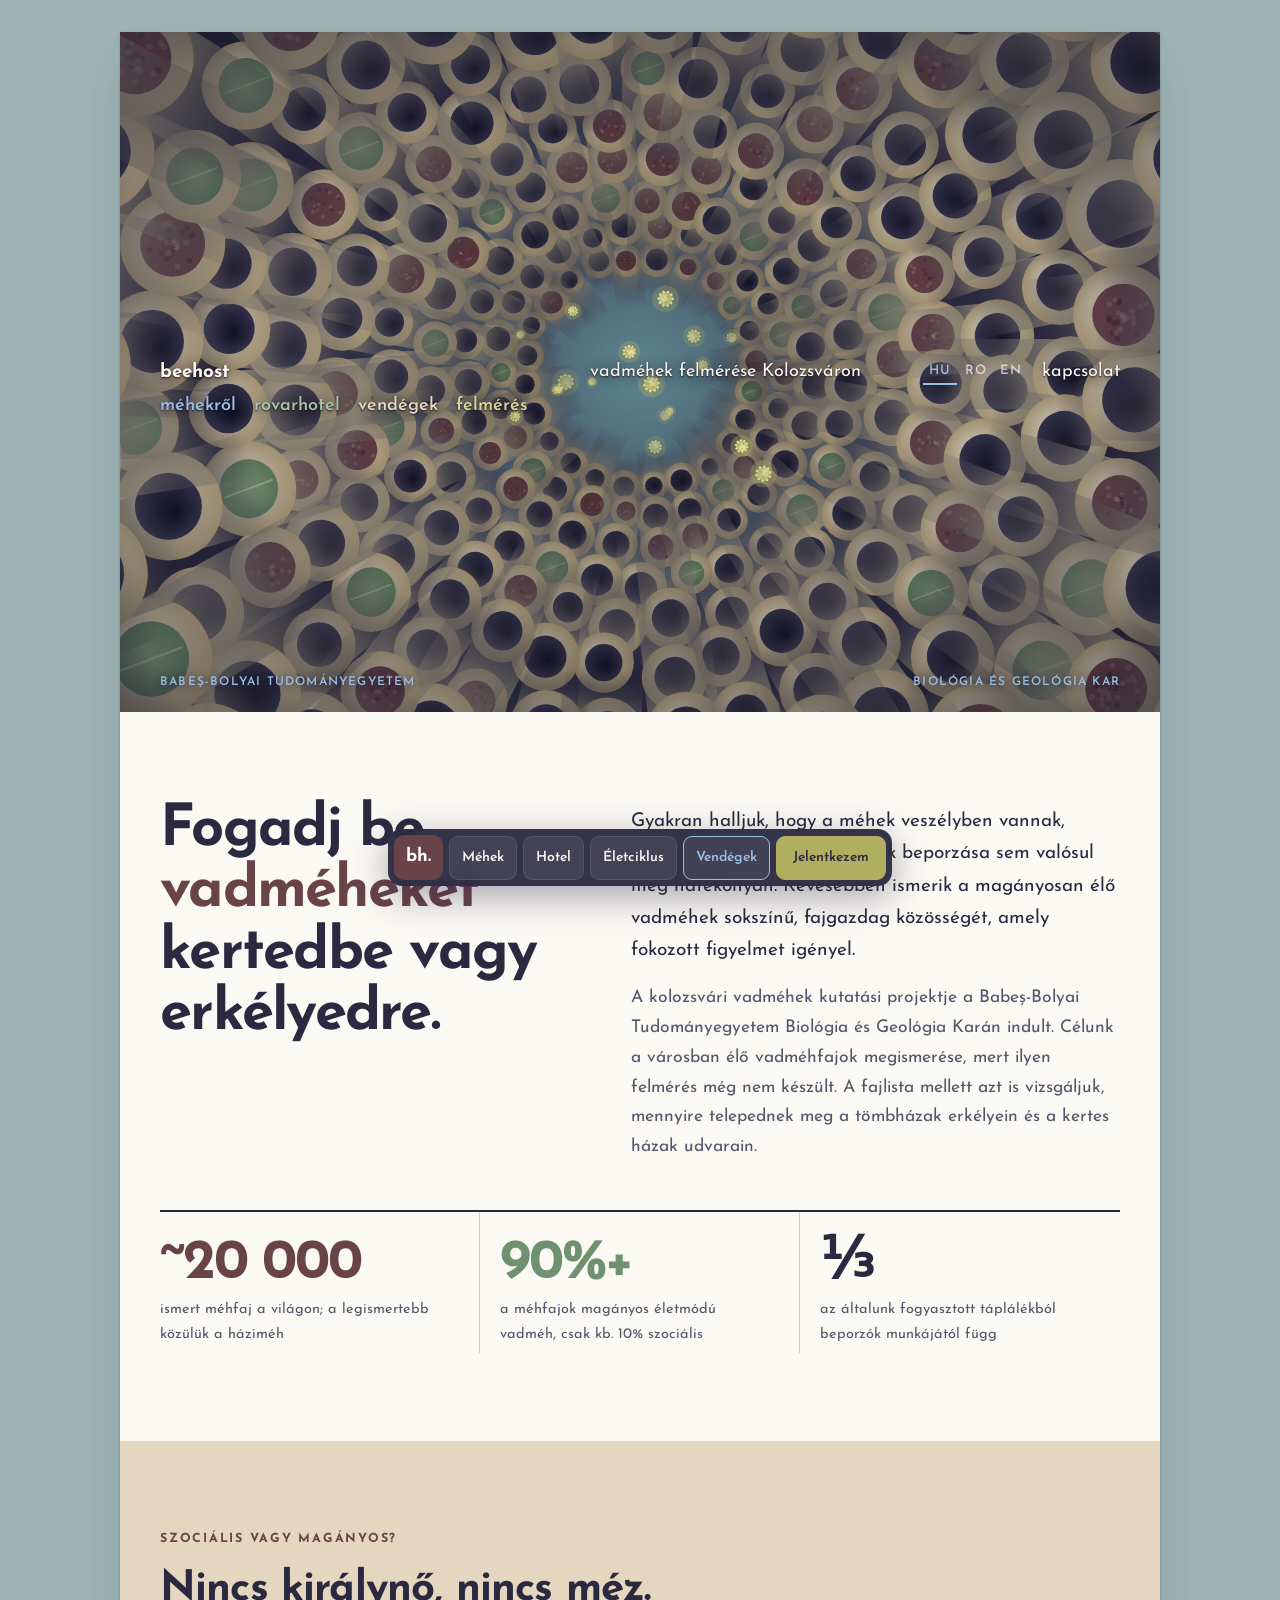
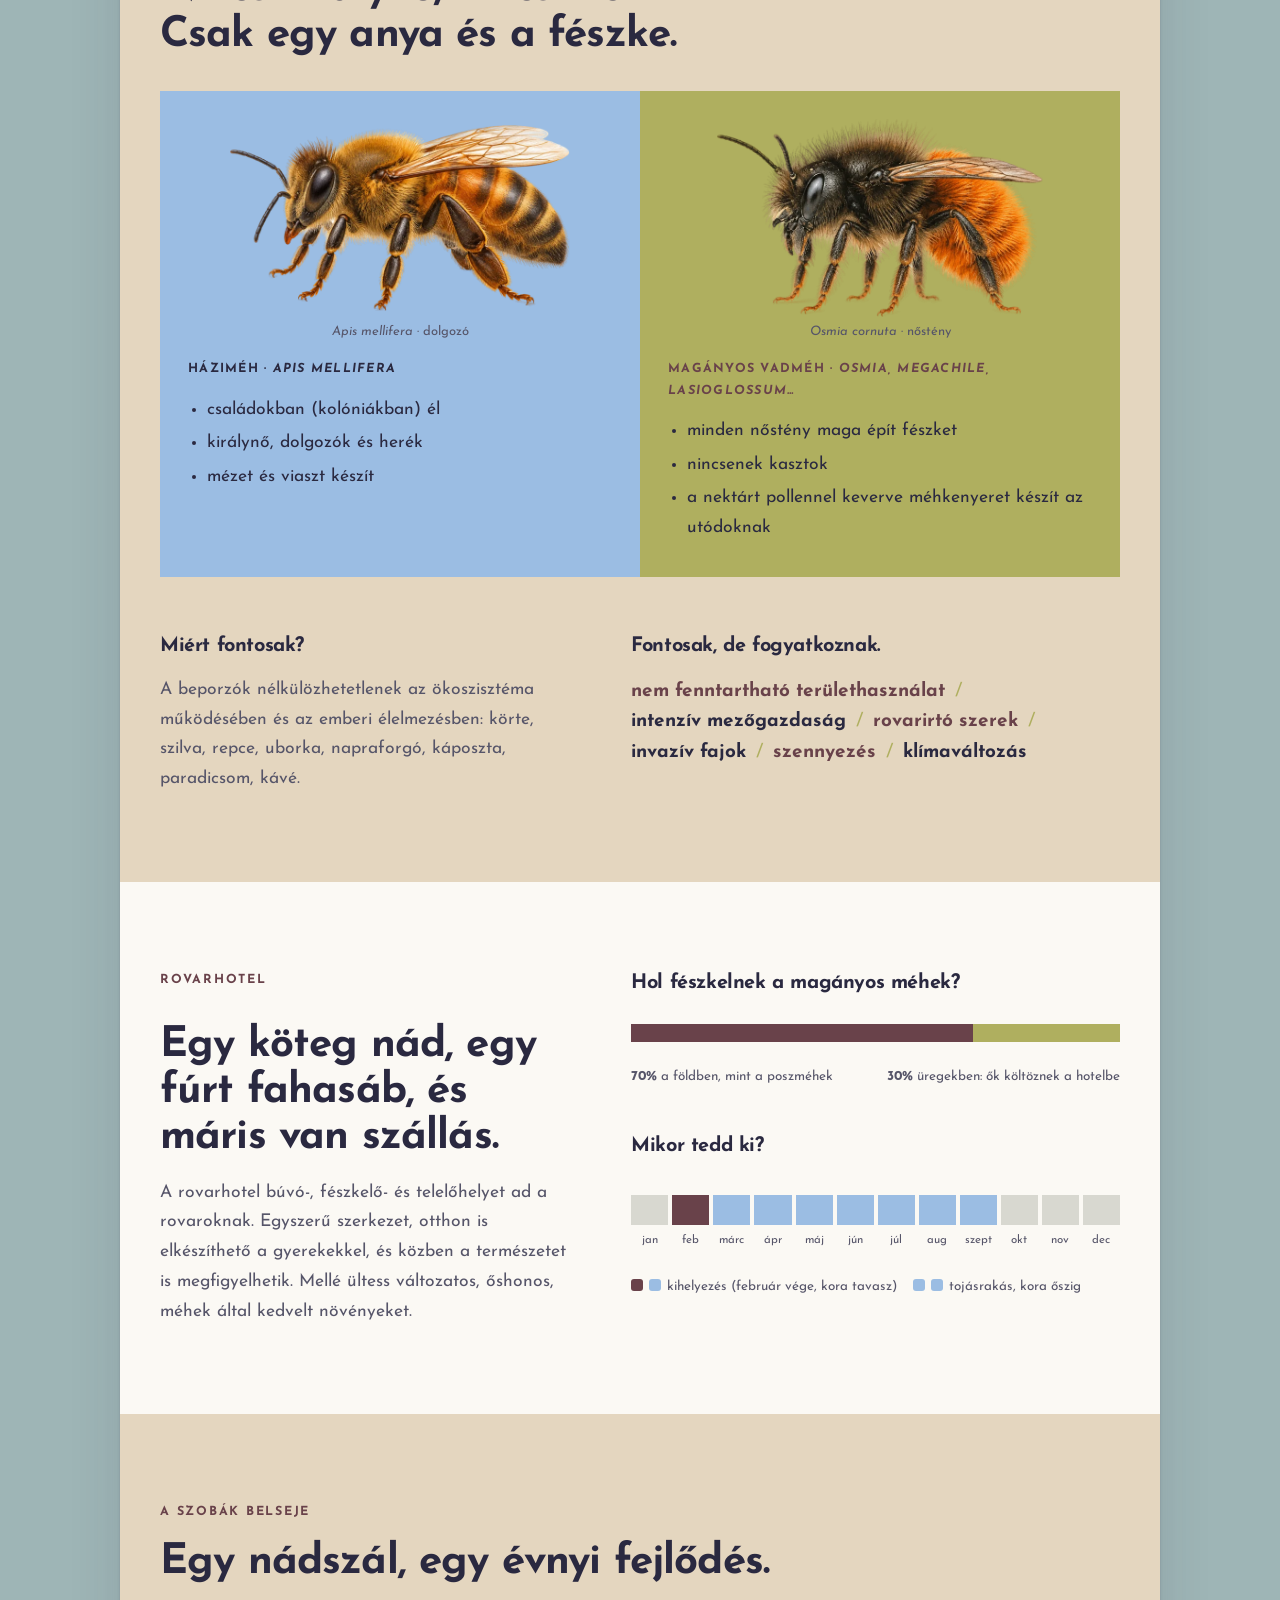
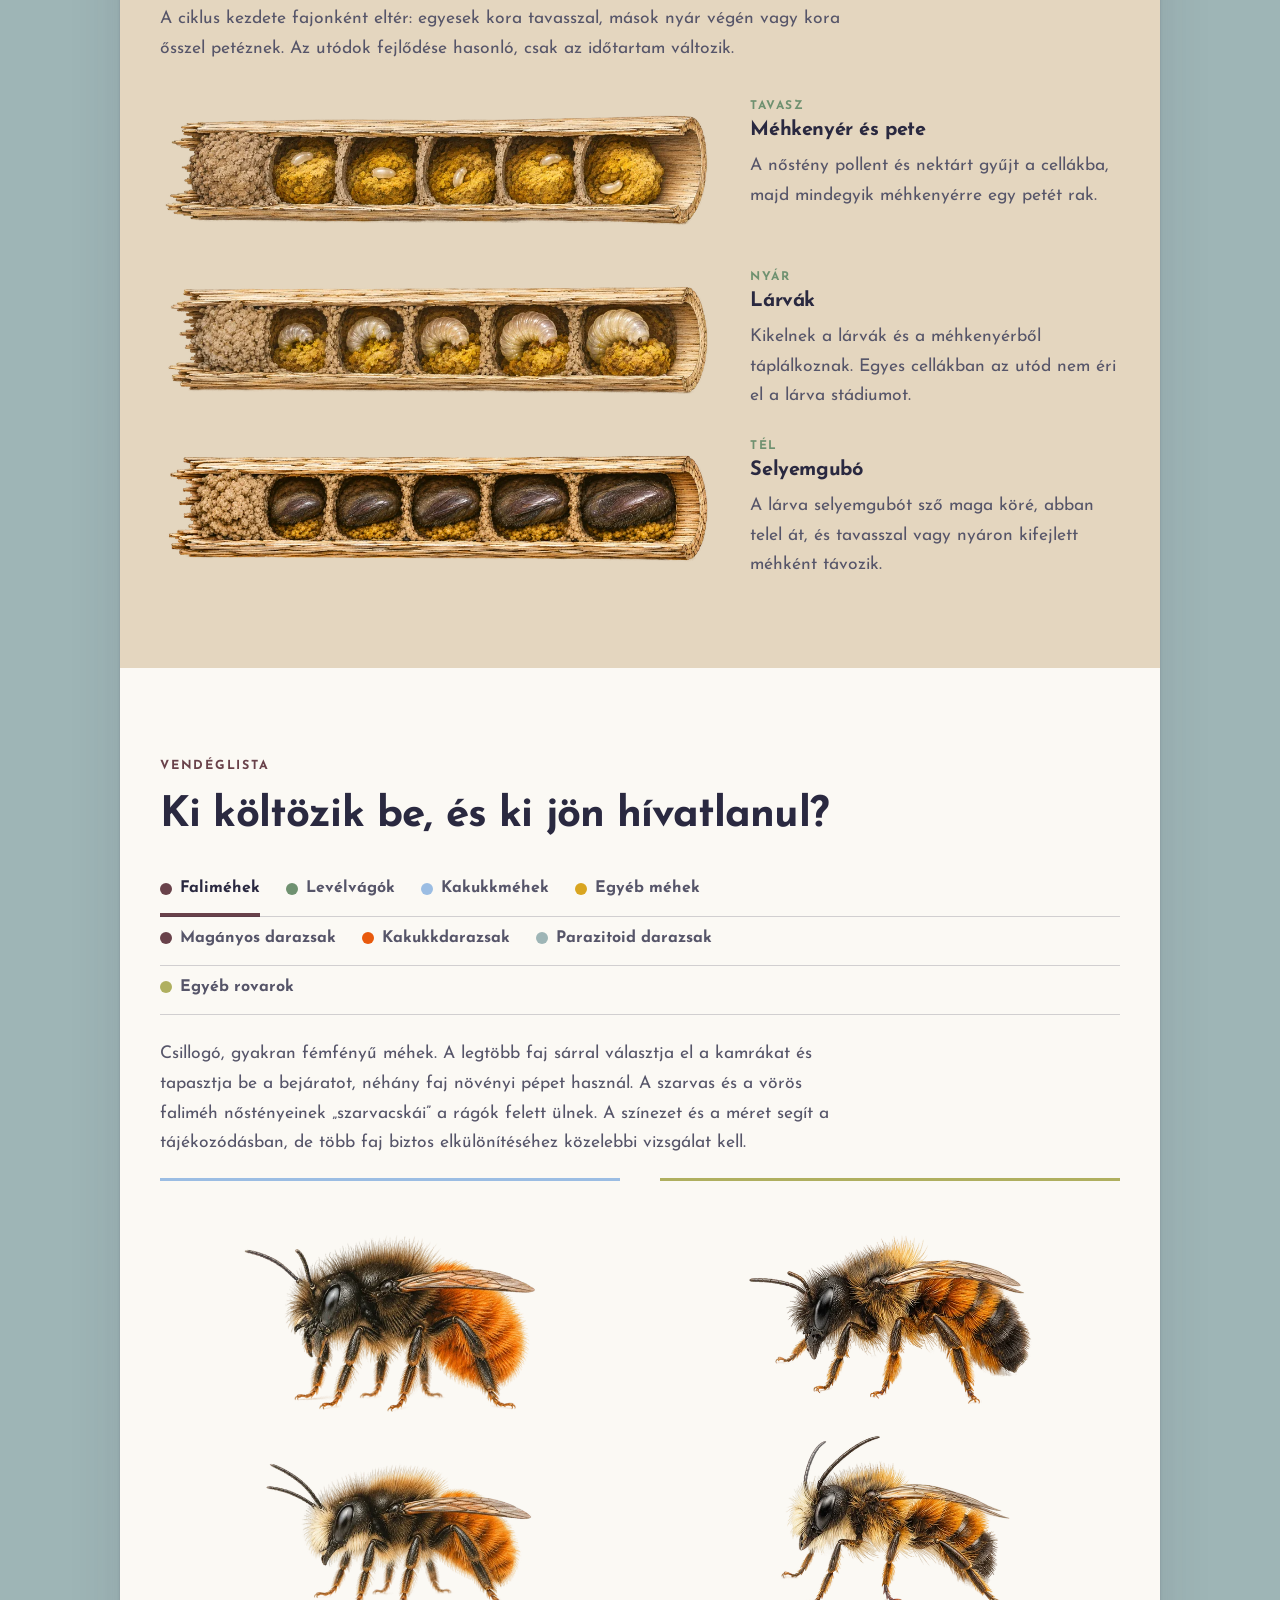
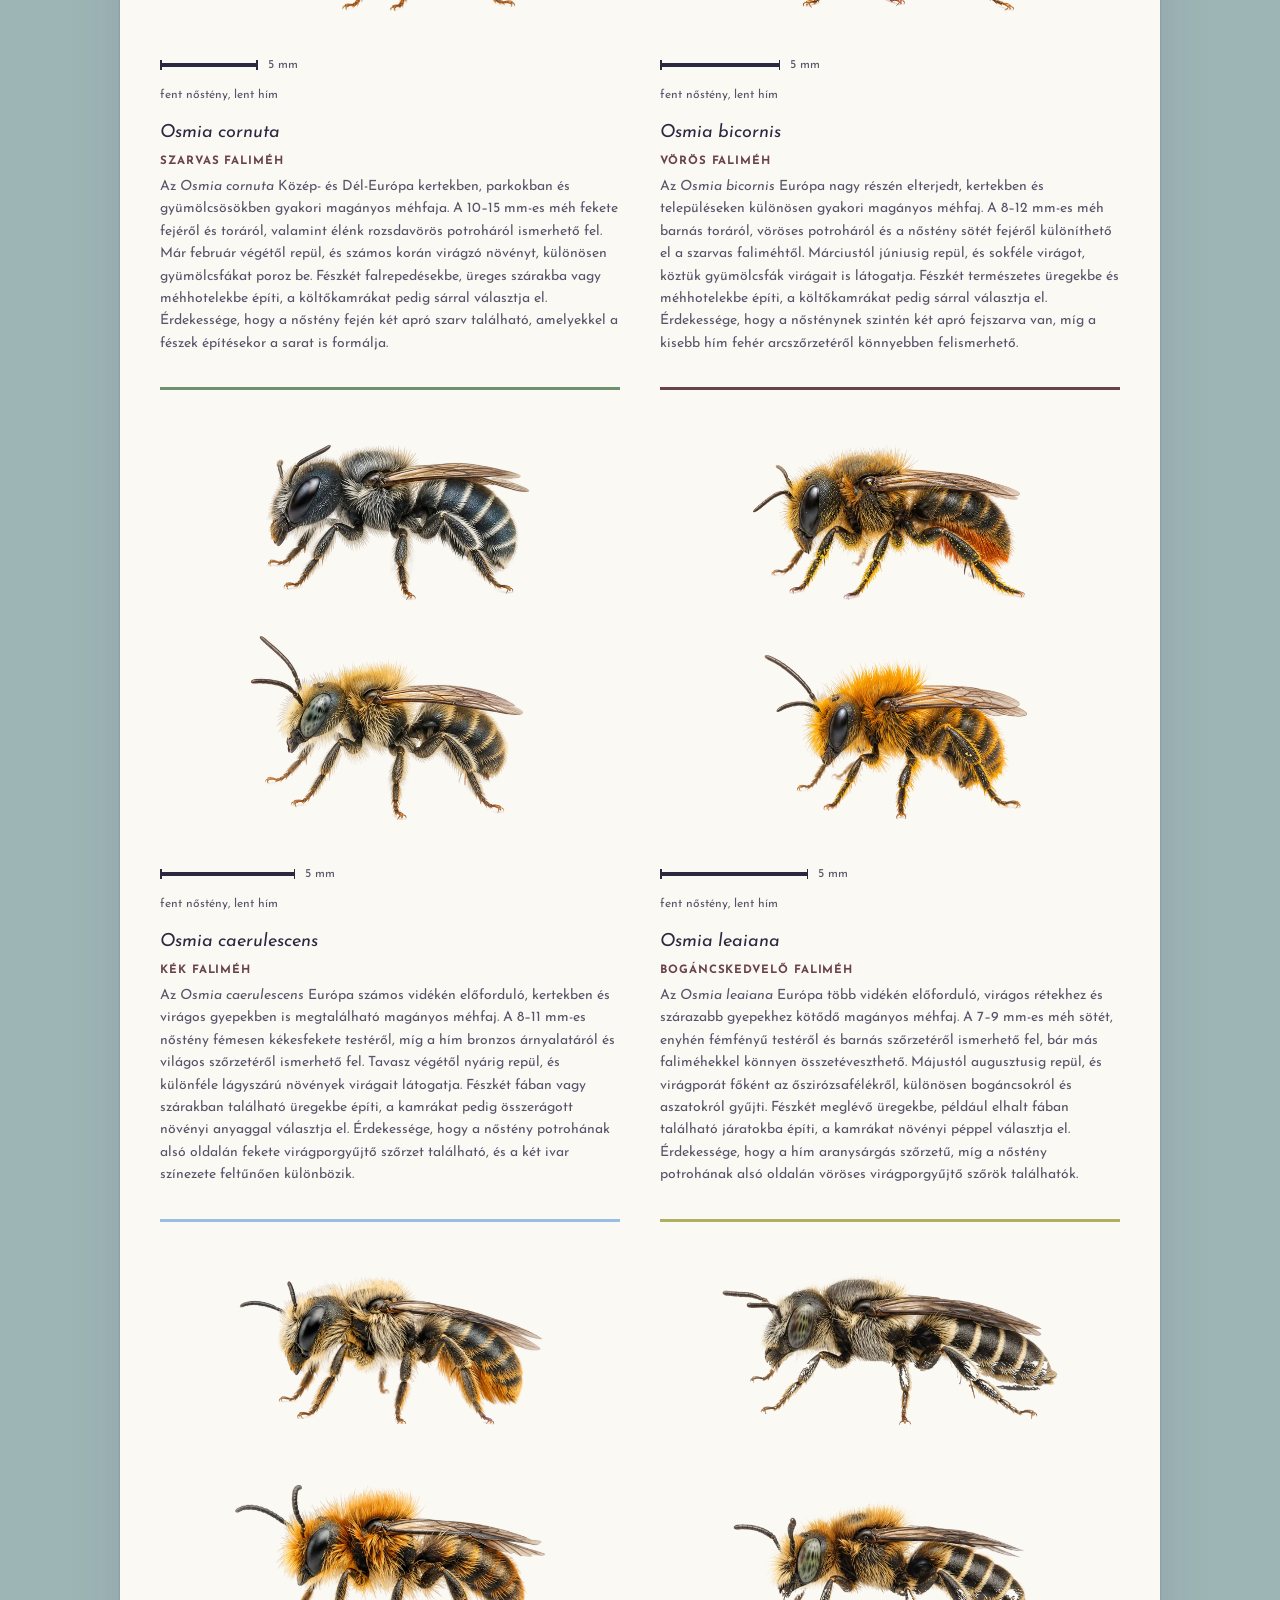
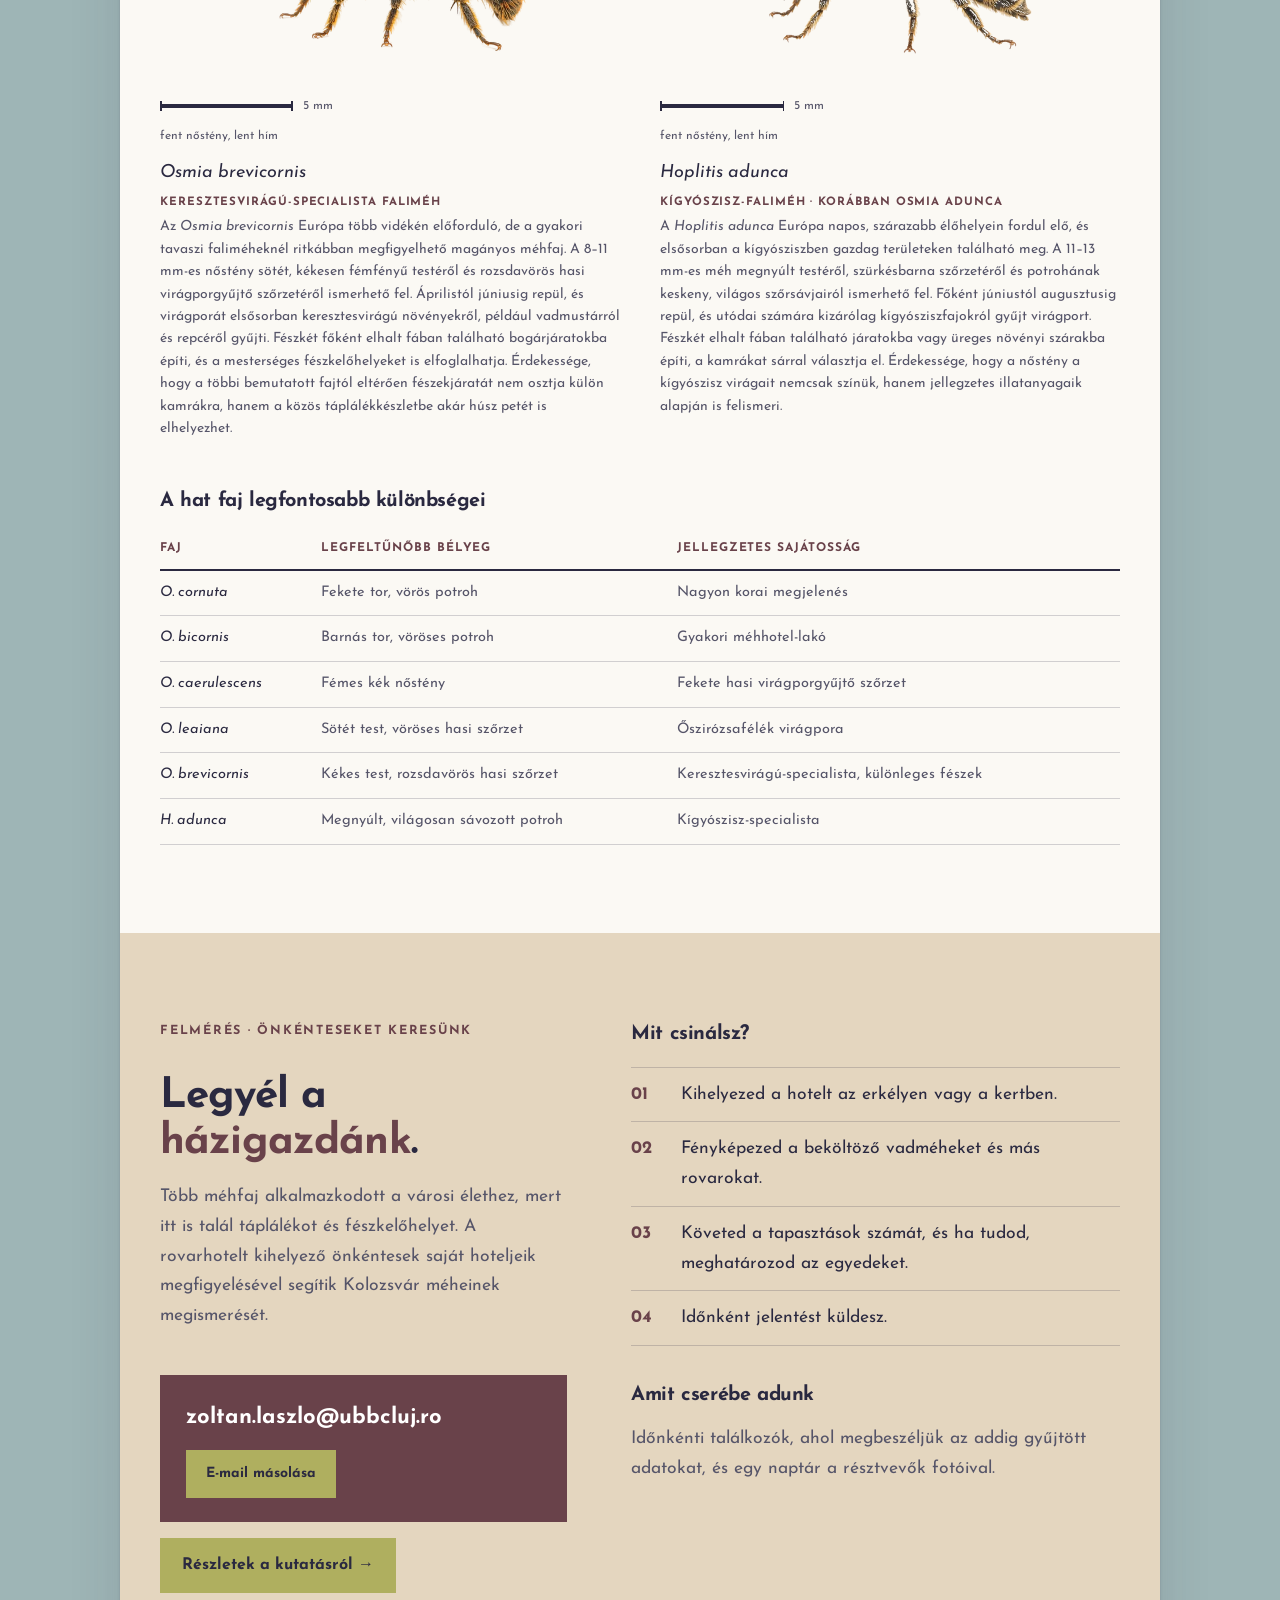
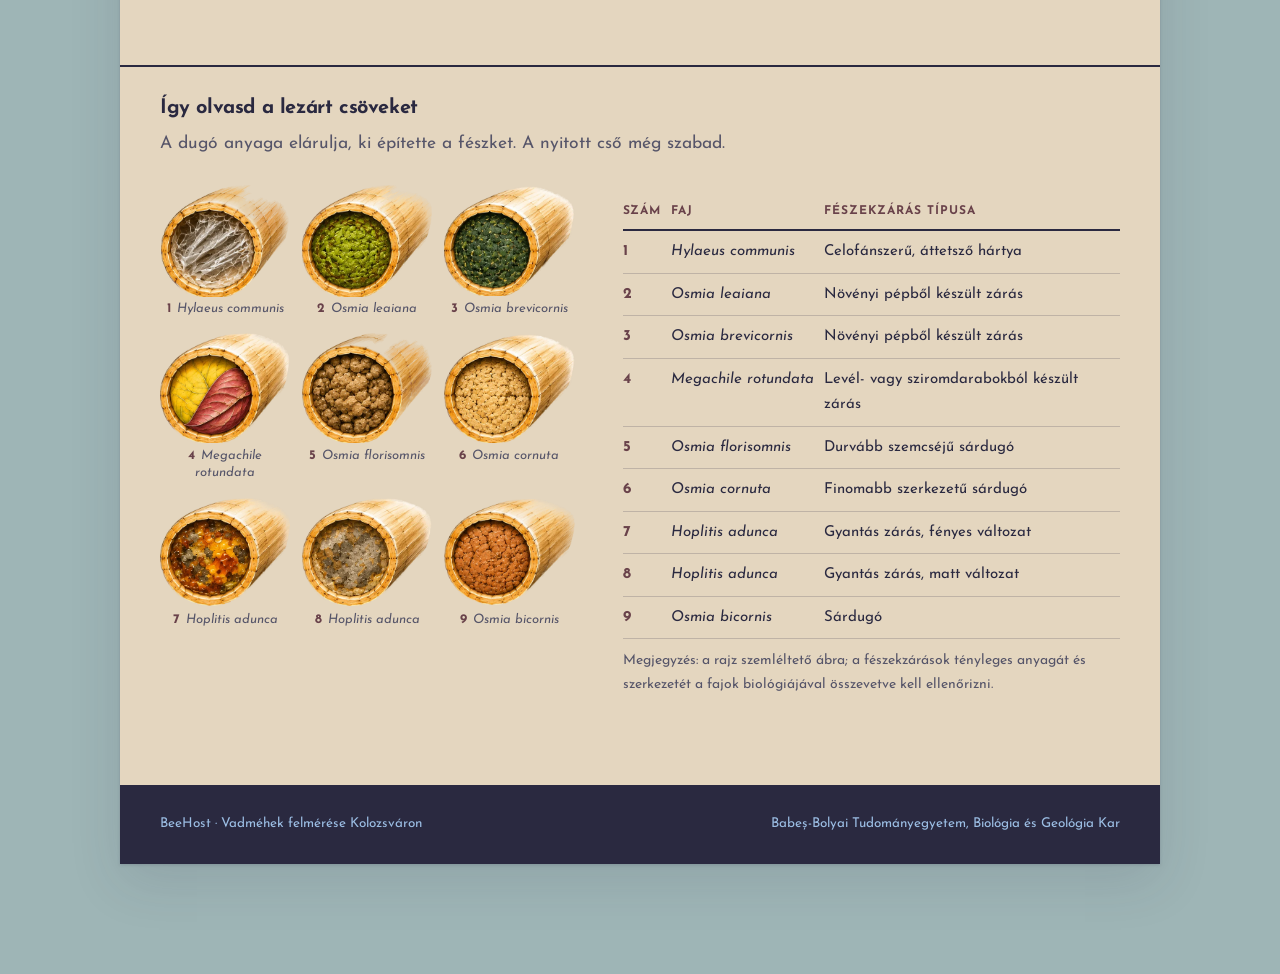
==== commit c8ad5dea: "Add files via upload" ====
--- a/index.html
+++ b/index.html
@@ -230,8 +230,8 @@
 const ME_IMG='images/megachile-ericetorum.webp';
 const CE_IMG='images/coelioxys-elongata.webp';
 const SB_IMG='images/stelis-breviuscula.webp';
-const SC={"osmia-cornuta": 75.3, "osmia-bicornis": 74.3, "osmia-caerulescens": 68.7, "osmia-leaiana": 73.9, "osmia-brevicornis": 77.3, "hoplitis-adunca": 68.9, "megachile-ligniseca": 71.0, "megachile-rotundata": 72.6, "megachile-willughbiella": 67.4, "megachile-ericetorum": 69.6, "stelis-breviuscula": 66.3, "coelioxys-elongata": 61.9, "chrysis-ignita": 73.6, "chrysura-austriaca": 77.7, "hylaeus-communis": 65.1, "hylaeus-difformis": 67.5, "heriades-truncorum": 65.1, "anthidium-manicatum": 69.5, "trypoxylon-figulus": 61.6, "trypoxylon-clavicerum": 58.6, "passaloecus-corniger": 64.3, "passaloecus-gracilis": 66.1, "gasteruption-assectator": 71.8, "gasteruption-jaculator": 75.8, "leucospis-dorsigera": 77.3, "melittobia-acasta": 65.2, "ephialtes-manifestator": 74.7, "perithous-septemcinctorius": 100, "sapyga-quinquepunctata": 60.4, "sapyga-clavicornis": 67.0, "sapygina-decemguttata": 58.4, "ancistrocerus-antilope": 62.4, "ancistrocerus-nigricornis": 62.4, "auplopus-carbonarius": 70.4, "dipogon-bifasciatus": 82.0};
-const SBAR={"osmia-cornuta": {"bar": 23.0, "mag": 1}, "osmia-bicornis": {"bar": 28.75, "mag": 1}, "osmia-caerulescens": {"bar": 30.26, "mag": 1}, "osmia-leaiana": {"bar": 35.93, "mag": 1}, "osmia-brevicornis": {"bar": 30.26, "mag": 1}, "hoplitis-adunca": {"bar": 23.96, "mag": 1}, "megachile-ligniseca": {"bar": 20.53, "mag": 1}, "megachile-rotundata": {"bar": 38.33, "mag": 1}, "megachile-willughbiella": {"bar": 20.53, "mag": 1}, "megachile-ericetorum": {"bar": 20.53, "mag": 1}, "stelis-breviuscula": {"bar": 57.49, "mag": 1}, "coelioxys-elongata": {"bar": 25.0, "mag": 1}, "chrysis-ignita": {"bar": 33.82, "mag": 1}, "chrysura-austriaca": {"bar": 31.94, "mag": 1}, "hylaeus-communis": {"bar": 47.91, "mag": 1}, "hylaeus-difformis": {"bar": 41.06, "mag": 1}, "heriades-truncorum": {"bar": 47.91, "mag": 1}, "anthidium-manicatum": {"bar": 22.11, "mag": 1}, "trypoxylon-figulus": {"bar": 28.75, "mag": 1}, "trypoxylon-clavicerum": {"bar": 44.22, "mag": 1}, "passaloecus-corniger": {"bar": 47.91, "mag": 1}, "passaloecus-gracilis": {"bar": 57.49, "mag": 1}, "gasteruption-assectator": {"bar": 26.13, "mag": 1}, "gasteruption-jaculator": {"bar": 20.53, "mag": 1}, "leucospis-dorsigera": {"bar": 28.75, "mag": 1}, "melittobia-acasta": {"bar": 45.99, "mag": 1, "mm": 1}, "ephialtes-manifestator": {"bar": 19.16, "mag": 1}, "perithous-septemcinctorius": {"bar": 19.13, "mag": 1}, "sapyga-quinquepunctata": {"bar": 30.26, "mag": 1}, "sapyga-clavicornis": {"bar": 28.75, "mag": 1}, "sapygina-decemguttata": {"bar": 44.22, "mag": 1}, "ancistrocerus-antilope": {"bar": 23.0, "mag": 1}, "ancistrocerus-nigricornis": {"bar": 26.13, "mag": 1}, "auplopus-carbonarius": {"bar": 31.94, "mag": 1}, "dipogon-bifasciatus": {"bar": 41.06, "mag": 1}};
+const SC={"osmia-cornuta": 69.6, "osmia-bicornis": 67.6, "osmia-caerulescens": 66.8, "osmia-leaiana": 66.3, "osmia-brevicornis": 73.8, "hoplitis-adunca": 77.8, "megachile-ligniseca": 80, "megachile-rotundata": 80, "megachile-willughbiella": 80, "megachile-ericetorum": 80, "stelis-breviuscula": 80, "coelioxys-elongata": 80, "chrysis-ignita": 80, "chrysura-austriaca": 80, "hylaeus-communis": 80, "hylaeus-difformis": 80, "heriades-truncorum": 80, "anthidium-manicatum": 69.8, "trypoxylon-figulus": 80, "trypoxylon-clavicerum": 80, "passaloecus-corniger": 80, "passaloecus-gracilis": 80, "gasteruption-assectator": 80, "gasteruption-jaculator": 64.9, "leucospis-dorsigera": 74.9, "melittobia-acasta": 80, "ephialtes-manifestator": 66.6, "perithous-septemcinctorius": 80, "sapyga-quinquepunctata": 76.6, "sapyga-clavicornis": 79.0, "sapygina-decemguttata": 76.4, "ancistrocerus-antilope": 66.7, "ancistrocerus-nigricornis": 80, "auplopus-carbonarius": 62.6, "dipogon-bifasciatus": 77.0, "trichodes-alvearius": 71.2, "sitaris-muralis": 63.7, "anthrax-anthrax": 57.9, "cacoxenus-indagator": 60.2, "ptinus-sexpunctatus": 68.0, "monodontomerus-obscurus": 77.1, "pteromalus-venustus": 70.1, "dibrachys-microgastri": 80, "euodynerus-posticus": 57.3, "megatoma-undata": 68.8, "solierella-compedita": 71.6, "hedychridium-monochroum": 69.7, "trichrysis-cyanea": 80, "microdynerus-nugdunensis": 61.8};
+const SBAR={"osmia-cornuta": {"bar": 21.26, "mag": 1}, "osmia-bicornis": {"bar": 26.16, "mag": 1}, "osmia-caerulescens": {"bar": 29.43, "mag": 1}, "osmia-leaiana": {"bar": 32.24, "mag": 1}, "osmia-brevicornis": {"bar": 28.89, "mag": 1}, "hoplitis-adunca": {"bar": 27.05, "mag": 1}, "megachile-ligniseca": {"bar": 23.13, "mag": 1}, "megachile-rotundata": {"bar": 42.24, "mag": 1}, "megachile-willughbiella": {"bar": 24.37, "mag": 1}, "megachile-ericetorum": {"bar": 23.6, "mag": 1}, "stelis-breviuscula": {"bar": 69.37, "mag": 1}, "coelioxys-elongata": {"bar": 32.31, "mag": 1}, "chrysis-ignita": {"bar": 36.76, "mag": 1}, "chrysura-austriaca": {"bar": 32.89, "mag": 1}, "hylaeus-communis": {"bar": 58.88, "mag": 1}, "hylaeus-difformis": {"bar": 48.66, "mag": 1}, "heriades-truncorum": {"bar": 58.88, "mag": 1}, "anthidium-manicatum": {"bar": 22.21, "mag": 1}, "trypoxylon-figulus": {"bar": 37.34, "mag": 1}, "trypoxylon-clavicerum": {"bar": 60.37, "mag": 1}, "passaloecus-corniger": {"bar": 59.61, "mag": 1}, "passaloecus-gracilis": {"bar": 69.58, "mag": 1}, "gasteruption-assectator": {"bar": 29.11, "mag": 1}, "gasteruption-jaculator": {"bar": 17.58, "mag": 1}, "leucospis-dorsigera": {"bar": 27.85, "mag": 1}, "melittobia-acasta": {"bar": 56.43, "mag": 1, "mm": 1}, "ephialtes-manifestator": {"bar": 17.08, "mag": 1}, "perithous-septemcinctorius": {"bar": 15.3, "mag": 1}, "sapyga-quinquepunctata": {"bar": 38.38, "mag": 1}, "sapyga-clavicornis": {"bar": 33.9, "mag": 1}, "sapygina-decemguttata": {"bar": 57.85, "mag": 1}, "ancistrocerus-antilope": {"bar": 24.59, "mag": 1}, "ancistrocerus-nigricornis": {"bar": 33.5, "mag": 1}, "auplopus-carbonarius": {"bar": 28.4, "mag": 1}, "dipogon-bifasciatus": {"bar": 38.56, "mag": 1}, "trichodes-alvearius": {"bar": 22.11, "mag": 1}, "sitaris-muralis": {"bar": 23.19, "mag": 1}, "anthrax-anthrax": {"bar": 15.29, "mag": 1}, "cacoxenus-indagator": {"bar": 14.43, "mag": 1, "mm": 1}, "ptinus-sexpunctatus": {"bar": 17.18, "mag": 1, "mm": 2}, "monodontomerus-obscurus": {"bar": 15.02, "mag": 1, "mm": 1}, "dibrachys-microgastri": {"bar": 20.62, "mag": 1, "mm": 1}, "megatoma-undata": {"bar": 16.31, "mag": 1, "mm": 1}, "trichrysis-cyanea": {"bar": 19.69, "mag": 1, "mm": 2}, "hedychridium-monochroum": {"bar": 17.6, "mag": 1, "mm": 1}, "solierella-compedita": {"bar": 27.12, "mag": 1, "mm": 2}, "euodynerus-posticus": {"bar": 22.35, "mag": 1}};
 const CI_IMG='images/chrysis-ignita.webp';
 const AA_IMG='images/ancistrocerus-antilope.webp';
 const AN_IMG='images/ancistrocerus-nigricornis.webp';
@@ -255,6 +255,20 @@
 const MA_IMG='images/melittobia-acasta.webp';
 const EM_IMG='images/ephialtes-manifestator.webp';
 const PS_IMG='images/perithous-septemcinctorius.webp';
+const TA_IMG='images/trichodes-alvearius.webp';
+const MN_IMG='images/microdynerus-nugdunensis.webp';
+const TY_IMG='images/trichrysis-cyanea.webp';
+const HM_IMG='images/hedychridium-monochroum.webp';
+const SO_IMG='images/solierella-compedita.webp';
+const MU_IMG='images/megatoma-undata.webp';
+const EP_IMG='images/euodynerus-posticus.webp';
+const DM_IMG='images/dibrachys-microgastri.webp';
+const PV_IMG='images/pteromalus-venustus.webp';
+const MO_IMG='images/monodontomerus-obscurus.webp';
+const PX_IMG='images/ptinus-sexpunctatus.webp';
+const CX_IMG='images/cacoxenus-indagator.webp';
+const AX_IMG='images/anthrax-anthrax.webp';
+const SM_IMG='images/sitaris-muralis.webp';
 const G=[
  {"id": "mud", "name": {"hu": "Faliméhek", "ro": "Albine zidar", "en": "Mason bees"}, "d": {"hu": "Csillogó, gyakran fémfényű méhek. A legtöbb faj sárral választja el a kamrákat és tapasztja be a bejáratot, néhány faj növényi pépet használ. A szarvas és a vörös faliméh nőstényeinek „szarvacskái” a rágók felett ülnek. A színezet és a méret segít a tájékozódásban, de több faj biztos elkülönítéséhez közelebbi vizsgálat kell.", "ro": "Albine cu luciu, adesea metalic. Majoritatea speciilor separă celulele și astupă intrarea cu noroi, iar unele folosesc o pastă vegetală. Femelele de Osmia cornuta și O. bicornis au „coarne” deasupra mandibulelor. Culoarea și mărimea ajută la orientare, dar pentru deosebirea sigură a mai multor specii e nevoie de o examinare atentă.", "en": "Shiny bees, often with a metallic sheen. Most species separate the cells and seal the entrance with mud; some use plant pulp. The females of Osmia cornuta and O. bicornis have small “horns” above the mandibles. Colour and size help with orientation, but telling several species apart reliably needs a closer look."}, "cmp": {"hu": {"t": "A hat faj legfontosabb különbségei", "h": ["Faj", "Legfeltűnőbb bélyeg", "Jellegzetes sajátosság"], "r": [["O. cornuta", "Fekete tor, vörös potroh", "Nagyon korai megjelenés"], ["O. bicornis", "Barnás tor, vöröses potroh", "Gyakori méhhotel-lakó"], ["O. caerulescens", "Fémes kék nőstény", "Fekete hasi virágporgyűjtő szőrzet"], ["O. leaiana", "Sötét test, vöröses hasi szőrzet", "Őszirózsafélék virágpora"], ["O. brevicornis", "Kékes test, rozsdavörös hasi szőrzet", "Keresztesvirágú-specialista, különleges fészek"], ["H. adunca", "Megnyúlt, világosan sávozott potroh", "Kígyószisz-specialista"]]}, "ro": {"t": "Cele mai importante diferențe dintre cele șase specii", "h": ["Specia", "Trăsătura cea mai vizibilă", "Particularitatea"], "r": [["O. cornuta", "Torace negru, abdomen roșu", "Apariție foarte timpurie"], ["O. bicornis", "Torace brun, abdomen roșiatic", "Locatar frecvent al hotelurilor pentru albine"], ["O. caerulescens", "Femelă albastru-metalic", "Perie neagră de polen pe abdomen"], ["O. leaiana", "Corp întunecat, peri ventrali roșiatici", "Polen de la Asteraceae"], ["O. brevicornis", "Corp albăstrui, peri ventrali roșii-ruginii", "Specializată pe crucifere, cuib neobișnuit"], ["H. adunca", "Abdomen alungit, cu benzi deschise", "Specializată pe Echium"]]}, "en": {"t": "Key differences between the six species", "h": ["Species", "Most visible feature", "Distinctive trait"], "r": [["O. cornuta", "Black thorax, red abdomen", "Very early flight season"], ["O. bicornis", "Brownish thorax, reddish abdomen", "Common bee-hotel resident"], ["O. caerulescens", "Metallic blue female", "Black pollen hairs under the abdomen"], ["O. leaiana", "Dark body, reddish hairs under the abdomen", "Pollen from the daisy family"], ["O. brevicornis", "Bluish body, rusty-red hairs under the abdomen", "Crucifer specialist, unusual nest"], ["H. adunca", "Elongated abdomen with pale bands", "Viper’s bugloss specialist"]]}},"s":[{"sci": "Osmia cornuta", "name": {"hu": "szarvas faliméh", "ro": "", "en": "European orchard bee"}, "txt": {"hu": "Az Osmia cornuta Közép- és Dél-Európa kertekben, parkokban és gyümölcsösökben gyakori magányos méhfaja. A 10–15 mm-es méh fekete fejéről és toráról, valamint élénk rozsdavörös potroháról ismerhető fel. Már február végétől repül, és számos korán virágzó növényt, különösen gyümölcsfákat poroz be. Fészkét falrepedésekbe, üreges szárakba vagy méhhotelekbe építi, a költőkamrákat pedig sárral választja el. Érdekessége, hogy a nőstény fején két apró szarv található, amelyekkel a fészek építésekor a sarat is formálja.", "ro": "Osmia cornuta este o albină solitară frecventă în grădinile, parcurile și livezile din Europa Centrală și de Sud. Albina de 10–15 mm se recunoaște după capul și toracele negru și abdomenul roșu-ruginiu viu. Zboară deja de la sfârșitul lui februarie și polenizează multe plante cu înflorire timpurie, mai ales pomi fructiferi. Își construiește cuibul în crăpăturile zidurilor, în tulpini goale sau în hoteluri pentru albine, iar celulele le separă cu noroi. O particularitate: femela are pe cap două coarne mici, cu care modelează noroiul la construirea cuibului.", "en": "Osmia cornuta is a solitary bee common in gardens, parks and orchards of Central and Southern Europe. The 10–15 mm bee is recognised by its black head and thorax and bright rusty-red abdomen. It flies from late February and pollinates many early-flowering plants, especially fruit trees. It nests in wall crevices, hollow stems or bee hotels and separates the brood cells with mud. A curious detail: the female has two small horns on her head, which she also uses to shape the mud while building the nest."},"img":OC_IMG},
 {"sci": "Osmia bicornis", "name": {"hu": "vörös faliméh", "ro": "", "en": "red mason bee"}, "txt": {"hu": "Az Osmia bicornis Európa nagy részén elterjedt, kertekben és településeken különösen gyakori magányos méhfaj. A 8–12 mm-es méh barnás toráról, vöröses potroháról és a nőstény sötét fejéről különíthető el a szarvas faliméhtől. Márciustól júniusig repül, és sokféle virágot, köztük gyümölcsfák virágait is látogatja. Fészkét természetes üregekbe és méhhotelekbe építi, a költőkamrákat pedig sárral választja el. Érdekessége, hogy a nősténynek szintén két apró fejszarva van, míg a kisebb hím fehér arcszőrzetéről könnyebben felismerhető.", "ro": "Osmia bicornis este răspândită în mare parte a Europei și este deosebit de frecventă în grădini și localități. Albina de 8–12 mm se deosebește de O. cornuta prin toracele brun, abdomenul roșiatic și capul întunecat al femelei. Zboară din martie până în iunie și vizitează multe flori, printre care și florile pomilor fructiferi. Își construiește cuibul în cavități naturale și în hoteluri pentru albine, iar celulele le separă cu noroi. O particularitate: și femela acestei specii are două coarne mici pe cap, iar masculul, mai mic, se recunoaște ușor după perii albi de pe față.", "en": "Osmia bicornis is widespread across most of Europe and especially common in gardens and towns. The 8–12 mm bee differs from O. cornuta in its brownish thorax, reddish abdomen and the dark head of the female. It flies from March to June and visits many kinds of flowers, including those of fruit trees. It nests in natural cavities and bee hotels and separates the brood cells with mud. A curious detail: the female also has two small head horns, while the smaller male is easiest to recognise by the white hair on his face."},"img":OB_IMG},
@@ -268,11 +282,11 @@
 {"sci": "Megachile ericetorum", "name": {"hu": "", "ro": "", "en": ""}, "txt": {"hu": "A Megachile ericetorum Közép- és Dél-Európában elterjedt, napos gyepeken és száraz, virágos élőhelyeken élő magányos méhfaj. A 12–16 mm-es méh barnás szőrzetéről, világos potrohsávjairól és a nőstény fehéres hasi virágporgyűjtő szőrzetéről ismerhető fel. Nyáron repül, főként baltacimon és somkórón. Fészkét üregekbe, szárakba vagy méhhotelekbe építi. Érdekessége, hogy a többi levélvágótól eltérően nem levéldarabokkal, hanem gyantával és apró részecskékkel építkezik.", "ro": "Megachile ericetorum este o albină solitară răspândită în Europa Centrală și de Sud, în pajiști însorite și habitate uscate, bogate în flori. Albina de 12–16 mm se recunoaște după perii brunii, benzile deschise de pe abdomen și peria de polen albicioasă a femelei. Zboară vara, mai ales pe sparcetă și sulfină. Își construiește cuibul în cavități, tulpini sau hoteluri pentru albine. O particularitate: spre deosebire de celelalte tăietoare de frunze, construiește nu cu frunze, ci cu rășină și particule mici.", "en": "Megachile ericetorum is a solitary bee of Central and Southern Europe, living in sunny grasslands and dry, flower-rich habitats. The 12–16 mm bee is recognised by its brownish hair, pale abdominal bands and the female's whitish pollen hairs. It flies in summer, mainly on sainfoin and melilot. It nests in cavities, stems or bee hotels. A curious detail: unlike other leafcutter bees, it builds with resin and small particles rather than leaf pieces."},"img":ME_IMG}]},
  {"id": "cuc", "name": {"hu": "Kakukkméhek", "ro": "Albine cuc", "en": "Cuckoo bees"}, "d": {"hu": "A kakukkméhek nem építenek fészket és nem gyűjtenek virágport, ezért hiányzik róluk a pollengyűjtő szőrzet. A nőstény egy másik méh fészkének cellájába csempészi a petéjét, és a kikelő lárva a gazda által felhalmozott táplálékot eszi meg. A rovarhotelben a gazdáikat követik: a faliméhek és a levélvágók fészkei körül jelennek meg.", "ro": "Albinele cuc nu își construiesc cuib și nu adună polen, de aceea le lipsește peria de colectare a polenului. Femela își strecoară oul în celula din cuibul altei albine, iar larva care eclozează mănâncă hrana adunată de gazdă. În hotelul pentru insecte își urmează gazdele: apar în jurul cuiburilor albinelor zidar și ale tăietoarelor de frunze.", "en": "Cuckoo bees build no nests and collect no pollen, so they lack pollen-collecting hairs. The female slips her egg into a cell in another bee's nest, and the larva that hatches eats the food the host stored. In an insect hotel they follow their hosts, turning up around the nests of mason bees and leafcutter bees."}, "s": [{"sci": "Stelis breviuscula", "name": {"hu": "rövid kakukkméh", "ro": "", "en": ""}, "txt": {"hu": "A Stelis breviuscula Európa nagy részén előforduló, apró, 4–6 mm-es kakukkméh. Fekete testén, a potrohán világos szőrfoltok láthatók. Ott fordul elő, ahol gazdája, főként a Heriades truncorum fészkel. Nem épít fészket és nem gyűjt virágport, petéit más méhek költőkamráiba rakja. Lárvája a gazda táplálékkészletén fejlődik.", "ro": "Stelis breviuscula este o albină cuc mică, de 4–6 mm, prezentă în mare parte a Europei. Corpul este negru, cu pete de peri deschiși pe abdomen. Apare acolo unde cuibărește gazda sa, mai ales Heriades truncorum. Nu își construiește cuib și nu adună polen, ci își depune ouăle în celulele altor albine. Larva se dezvoltă pe rezerva de hrană a gazdei.", "en": "Stelis breviuscula is a tiny cuckoo bee, 4–6 mm long, found across much of Europe. Its black body has patches of pale hair on the abdomen. It occurs wherever its host, mainly Heriades truncorum, nests. It builds no nest and collects no pollen, laying its eggs in other bees' brood cells instead. Its larva develops on the host's food store."},"img":SB_IMG}, {"sci": "Coelioxys elongata", "name": {"hu": "hosszúkás szabóméh", "ro": "", "en": ""}, "txt": {"hu": "A Coelioxys elongata Európa nagy részén előforduló, 10–13 mm-es kakukkméh, főként levélvágó méhek fészkeiben fejlődik. Sötét testén világos szőrsávok húzódnak, a nőstény potroha hosszú és hegyes. Nyáron repül, virágokon és gazdái fészkeinél látható. Petéit többek között a Megachile willughbiella költőkamráiba csempészi. Lárvája elpusztítja a gazda utódját, majd megeszi annak táplálékát.", "ro": "Coelioxys elongata este o albină cuc de 10–13 mm, prezentă în mare parte a Europei, care se dezvoltă mai ales în cuiburile tăietoarelor de frunze. Corpul întunecat are benzi de peri deschiși, iar abdomenul femelei este lung și ascuțit. Zboară vara și poate fi văzută pe flori și lângă cuiburile gazdelor. Își strecoară ouăle, printre altele, în celulele lui Megachile willughbiella. Larva ucide urmașul gazdei, apoi îi mănâncă hrana.", "en": "Coelioxys elongata is a 10–13 mm cuckoo bee found across much of Europe, developing mainly in leafcutter bee nests. Its dark body has pale hair bands, and the female's abdomen is long and pointed. It flies in summer and is seen on flowers and near its hosts' nests. It slips its eggs into the brood cells of Megachile willughbiella, among others. Its larva kills the host's offspring and then eats its food."},"img":CE_IMG}]},
  {"id": "ob", "name": {"hu": "Egyéb méhek", "ro": "Alte albine", "en": "Other bees"}, "d": {"hu": "A faliméheken és a levélvágókon kívül más magányos méhek is beköltöznek a rovarhotelbe. Az álarcosméhek a virágport a begyükben szállítják, a gyantás faliméh gyantával zárja a fészkét, a közönséges pelyhesméh pedig növényi szőrrel béleli.", "ro": "Pe lângă albinele zidar și tăietoarele de frunze, și alte albine solitare se mută în hotelul pentru insecte. Albinele cu mască transportă polenul în guşă, Heriades își închide cuibul cu rășină, iar Anthidium îl căptușește cu peri de plante.", "en": "Besides mason bees and leafcutters, other solitary bees also move into insect hotels. Yellow-face bees carry pollen in their crop, the resin bee seals its nest with resin, and the wool carder bee lines its nest with plant hairs."}, "s": [{"sci": "Hylaeus communis", "name": {"hu": "közönséges álarcosméh", "ro": "", "en": "common yellow-face bee"}, "txt": {"hu": "A Hylaeus communis Európa egyik leggyakoribb álarcosméhe, 5–7 mm hosszú. Csaknem szőrtelen, fekete testű; a hím arca nagyrészt sárgásfehér, a nőstényén két világos folt van. Nincs pollengyűjtő szőrzete, a virágport és a nektárt a begyében szállítja. Vékony csövekben, üreges szárakban fészkel, a sejteket celofánszerű váladékkal béleli. Júniustól augusztusig repül, sokféle virágot látogat.", "ro": "Hylaeus communis este una dintre cele mai comune albine cu mască din Europa, lungă de 5–7 mm. Corpul este negru, aproape fără peri; fața masculului este în mare parte alb-gălbuie, a femelei are două pete deschise. Nu are perie de colectare, transportă polenul și nectarul în guşă. Cuibărește în tuburi subțiri și tulpini goale, căptușind celulele cu o secreție asemănătoare celofanului. Zboară din iunie până în august și vizitează multe tipuri de flori.", "en": "Hylaeus communis is one of Europe's commonest yellow-face bees, 5–7 mm long. Its black body is almost hairless; the male's face is largely yellowish white, the female's has two pale spots. It has no pollen-collecting hairs and carries pollen and nectar in its crop. It nests in narrow tubes and hollow stems, lining the cells with a cellophane-like secretion. It flies from June to August and visits many kinds of flowers."},"img":HC_IMG}, {"sci": "Hylaeus difformis", "name": {"hu": "", "ro": "", "en": ""}, "txt": {"hu": "A Hylaeus difformis 6–8 mm-es, fekete álarcosméh. Potrohszelvényeinek szélén keskeny világos sávok húzódnak, a hím arca sárga, a nőstényén két kis folt van. Mint minden álarcosméh, a virágport a begyében viszi, nem szőrzeten. Üreges szárakban, korhadt fában és rovarhotelek vékony csöveiben fészkel. Nyáron repül, többféle virágot látogat.", "ro": "Hylaeus difformis este o albină cu mască neagră, de 6–8 mm. Marginile segmentelor abdominale au benzi înguste deschise; fața masculului este galbenă, a femelei are două pete mici. Ca toate albinele cu mască, transportă polenul în guşă, nu pe peri. Cuibărește în tulpini goale, lemn putrezit și tuburile subțiri ale hotelurilor pentru insecte. Zboară vara și vizitează mai multe tipuri de flori.", "en": "Hylaeus difformis is a black yellow-face bee, 6–8 mm long. Its abdominal segments have narrow pale bands along their edges; the male's face is yellow, the female's has two small spots. Like all yellow-face bees, it carries pollen in its crop rather than on hairs. It nests in hollow stems, dead wood and the narrow tubes of insect hotels. It flies in summer and visits several kinds of flowers."},"img":HD_IMG}, {"sci": "Heriades truncorum", "name": {"hu": "gyantás faliméh", "ro": "", "en": "large-headed resin bee"}, "txt": {"hu": "A Heriades truncorum 5–7 mm-es, hengeres testű, fekete méh, potrohán világos szőrsávokkal. A nőstény a potroha hasi oldalán sárgás pollengyűjtő szőrzetet visel. Szinte csak fészkesvirágzatúakról, például margarétáról és aranyvesszőről gyűjt virágport. Bogárjáratokban és a rovarhotel 3–4 mm-es csöveiben fészkel, a fészket gyantával zárja le. Júniustól szeptemberig repül; gyakori kakukkméhe a Stelis breviuscula.", "ro": "Heriades truncorum este o albină neagră, cilindrică, de 5–7 mm, cu benzi de peri deschiși pe abdomen. Femela are perie galbenă de colectare pe partea ventrală a abdomenului. Adună polen aproape numai de la Asteraceae, de exemplu margarete și splinuță. Cuibărește în galerii de gândaci și în tuburile de 3–4 mm ale hotelului, închizând cuibul cu rășină. Zboară din iunie până în septembrie; albina cuc frecventă a sa este Stelis breviuscula.", "en": "Heriades truncorum is a black, cylindrical bee 5–7 mm long, with pale hair bands on the abdomen. The female carries yellowish pollen-collecting hairs under her abdomen. It gathers pollen almost only from the daisy family, such as oxeye daisy and goldenrod. It nests in beetle borings and in the 3–4 mm tubes of insect hotels, sealing the nest with resin. It flies from June to September; its frequent cuckoo bee is Stelis breviuscula."},"img":HT_IMG}, {"sci": "Anthidium manicatum", "name": {"hu": "közönséges pelyhesméh", "ro": "", "en": "European wool carder bee"}, "txt": {"hu": "Az Anthidium manicatum zömök, fekete-sárga méh, 8–18 mm hosszú; a hím a legtöbb méhfajjal ellentétben nagyobb a nősténynél. A nőstény növények, főleg a gyapjas tisztesfű szőrét kaparja le, és ebből béleli a fészkét. Meglévő üregekben, néha rovarhotel tágabb csöveiben fészkel. A hím területet véd a virágfoltokon, és potroha tüskéivel elkergeti a többi rovart. Júniustól augusztusig repül, főleg ajakosvirágúakat és pillangósokat látogat.", "ro": "Anthidium manicatum este o albină robustă, neagră cu galben, de 8–18 mm; spre deosebire de majoritatea albinelor, masculul este mai mare decât femela. Femela răzuiește perii plantelor, mai ales ai urechii-iepurelui (Stachys byzantina), și căptușește cuibul cu ei. Cuibărește în cavități existente, uneori în tuburile mai largi ale hotelului. Masculul își apără teritoriul de flori și alungă alte insecte cu spinii de la capătul abdomenului. Zboară din iunie până în august, mai ales pe labiate și leguminoase.", "en": "Anthidium manicatum is a stocky black-and-yellow bee, 8–18 mm long; unlike most bees, the male is larger than the female. The female scrapes hairs off plants, especially lamb's ear, and lines her nest with them. It nests in existing cavities, sometimes in the wider tubes of insect hotels. The male guards patches of flowers and drives other insects away with the spines at the tip of his abdomen. It flies from June to August, mainly on mint-family plants and legumes."},"img":AM_IMG}]},
- {"id": "sol", "name": {"hu": "Magányos darazsak", "ro": "Viespi solitare", "en": "Solitary wasps"}, "d": {"hu": "A magányos darazsak a méhekhez hasonlóan maguk építik a fészküket a csövekben, de utódaiknak nem virágport, hanem zsákmányt gyűjtenek: pókokat, hernyókat vagy más rovarlárvákat, amelyeket fullánkjukkal megbénítanak. A rovarhotel rendes lakói, és a kert kártevőit is gyérítik.", "ro": "Viespile solitare își construiesc singure cuibul în tuburi, ca albinele, dar pentru urmași nu adună polen, ci pradă: păianjeni, omizi sau alte larve de insecte, pe care le paralizează cu acul. Sunt locatari obișnuiți ai hotelului și reduc și dăunătorii din grădină.", "en": "Like bees, solitary wasps build their own nests in the tubes, but they stock them with prey rather than pollen: spiders, caterpillars or other insect larvae, paralysed with a sting. They are regular hotel residents and also thin out garden pests."}, "s": [{"sci": "Trypoxylon figulus", "name": {"hu": "karcsúdarázs", "ro": "", "en": ""}, "txt": {"hu": "A Trypoxylon figulus Európa nagy részén elterjedt, 8–12 mm-es magányos darázs, kertekben és erdőszéleken gyakori. Teste karcsú, fényes fekete, hosszúkás potroha keskeny nyéllel kapcsolódik a torhoz. Májustól szeptemberig repül, és apró pókokra vadászik, amelyeket fullánkjával megbénít. Bogárjáratokban, üreges szárakban és rovarhotelekben fészkel, a kamrákat sárral választja el. Egy-egy kamrába több pókot is felhalmoz a lárvának.", "ro": "Trypoxylon figulus este o viespe solitară de 8–12 mm, răspândită în mare parte a Europei și frecventă în grădini și la marginea pădurilor. Corpul este zvelt, negru lucios, iar abdomenul alungit se leagă de torace printr-un pețiol îngust. Zboară din mai până în septembrie și vânează păianjeni mici, pe care îi paralizează cu acul. Cuibărește în galerii de gândaci, tulpini goale și hoteluri pentru insecte, separând celulele cu noroi. Într-o singură celulă adună mai mulți păianjeni pentru larvă.", "en": "Trypoxylon figulus is an 8–12 mm solitary wasp, widespread across Europe and common in gardens and woodland edges. Its body is slender and glossy black, with an elongated abdomen joined to the thorax by a narrow stalk. It flies from May to September and hunts small spiders, which it paralyses with its sting. It nests in beetle borings, hollow stems and insect hotels, separating the cells with mud. It stocks several spiders in each cell for the larva."}, "img":TF_IMG}, {"sci": "Trypoxylon clavicerum", "name": {"hu": "", "ro": "", "en": ""}, "txt": {"hu": "A Trypoxylon clavicerum Európa mérsékelt övében elterjedt, 5–8 mm-es magányos darázs, erdőszéleken, kertekben és napos élőhelyeken él. Karcsú, fényes fekete teste nagyon hasonlít a rokon T. figuluséhoz. Késő tavasztól nyár végéig repül, és apró pókokat zsákmányol. Fában lévő keskeny járatokban, üreges szárakban és rovarhotelekben fészkel, a kamrákat sárral zárja. Kis termete miatt olyan szűk üregeket is elfoglal, amelyek a nagyobb darazsaknak nem jók.", "ro": "Trypoxylon clavicerum este o viespe solitară de 5–8 mm, răspândită în zona temperată a Europei, la marginea pădurilor, în grădini și în habitate însorite. Corpul zvelt, negru lucios, seamănă mult cu al rudei sale T. figulus. Zboară de la sfârșitul primăverii până la sfârșitul verii și vânează păianjeni mici. Cuibărește în galerii înguste din lemn, tulpini goale și hoteluri pentru insecte, închizând celulele cu noroi. Datorită taliei mici ocupă și cavități prea strâmte pentru viespile mai mari.", "en": "Trypoxylon clavicerum is a 5–8 mm solitary wasp of temperate Europe, found at woodland edges, in gardens and in sunny habitats. Its slender, glossy black body closely resembles that of its relative T. figulus. It flies from late spring to late summer and preys on small spiders. It nests in narrow borings in wood, hollow stems and insect hotels, closing the cells with mud. Thanks to its small size it can use cavities too narrow for larger wasps."}, "img":TC_IMG}, {"sci": "Passaloecus corniger", "name": {"hu": "", "ro": "", "en": ""}, "txt": {"hu": "A Passaloecus corniger Európa nagy részén előforduló, 5–7 mm-es magányos darázs, erdőszéleken, kertekben és cserjésekben él. Teste apró, karcsú, fényes fekete; a nőstény fején apró szarvszerű nyúlvány van, ez fontos határozóbélyeg. Májustól augusztusig repül, és levéltetvekre vadászik. Keskeny bogárjáratokban, üreges szárakban és rovarhotelekben fészkel, a kamrákat gyantával választja el és zárja le. Nevét is a szarvacskáról kapta: a corniger „szarvat viselőt” jelent.", "ro": "Passaloecus corniger este o viespe solitară de 5–7 mm, prezentă în mare parte a Europei, la marginea pădurilor, în grădini și în tufărișuri. Corpul este mic, zvelt, negru lucios; femela are pe cap o mică proeminență în formă de corn, un caracter important de determinare. Zboară din mai până în august și vânează afide. Cuibărește în galerii înguste de gândaci, tulpini goale și hoteluri pentru insecte, separând și închizând celulele cu rășină. Numele vine tot de la acest corn: corniger înseamnă „purtător de corn”.", "en": "Passaloecus corniger is a 5–7 mm solitary wasp found across much of Europe, at woodland edges, in gardens and in scrub. Its body is small, slender and glossy black; the female has a small horn-like projection on her head, an important identification feature. It flies from May to August and hunts aphids. It nests in narrow beetle borings, hollow stems and insect hotels, partitioning and sealing the cells with resin. Its name comes from that horn: corniger means “horn-bearer”."}, "img":PC_IMG}, {"sci": "Passaloecus gracilis", "name": {"hu": "", "ro": "", "en": ""}, "txt": {"hu": "A Passaloecus gracilis Európa mérsékelt övében előforduló, 4–6 mm-es magányos darázs, kertekben, erdőszéleken és napos, fás élőhelyeken él. Teste igen karcsú, fényes fekete, lábai részben világosabbak; kis mérete miatt gyakran észrevétlen marad. Késő tavasztól nyár végéig repül, és apró levéltetveket zsákmányol. Keskeny szárakban, fában lévő járatokban és rovarhotelekben fészkel, a kamrákat gyantás válaszfalak választják el. Egy kamrába sok levéltetvet hord, így a levéltetvek természetes ellensége.", "ro": "Passaloecus gracilis este o viespe solitară de 4–6 mm din zona temperată a Europei, în grădini, la marginea pădurilor și în habitate însorite cu arbori. Corpul este foarte zvelt, negru lucios, cu picioarele parțial mai deschise; din cauza taliei mici trece adesea neobservată. Zboară de la sfârșitul primăverii până la sfârșitul verii și vânează afide mici. Cuibărește în tulpini înguste, galerii din lemn și hoteluri pentru insecte, iar celulele sunt despărțite prin pereți de rășină. Într-o celulă aduce multe afide, fiind astfel un dușman natural al acestora.", "en": "Passaloecus gracilis is a 4–6 mm solitary wasp of temperate Europe, found in gardens, woodland edges and sunny wooded habitats. Its body is very slender and glossy black, with partly paler legs; its small size means it often goes unnoticed. It flies from late spring to late summer and preys on small aphids. It nests in narrow stems, borings in wood and insect hotels, with resin partitions between the cells. It packs many aphids into each cell, making it a natural enemy of aphids."}, "img":PG_IMG}, {"sci": "Dipogon bifasciatus", "name": {"hu": "Pompilidae · pókölődarazsak", "ro": "Pompilidae", "en": "Pompilidae · spider wasps"}, "txt": {"hu": "A Dipogon bifasciatus Európa mérsékelt égövi területein előforduló, 5–9 mm-es magányos pókölődarázs, amely elsősorban erdőszéleken, tisztásokon, kertekben és elhalt fában gazdag élőhelyeken található meg. Teste karcsú, sötét színű, szárnyain jellegzetes sötétebb harántsávok láthatók, amelyek fontos határozóbélyegek. Késő tavasztól nyár végéig repül, és elsősorban kisebb pókokat zsákmányol, amelyeket megbénítva szállít utódai számára a fészekbe. Fészkét meglévő üregekbe, például elhalt fában található bogárjáratokba, üreges növényi szárakba vagy méhhotelekbe építi, a költőkamrák lezárásához pedig növényi és egyéb természetes anyagokat használ. Érdekessége, hogy a nőstény a zsákmányolt pókot gyakran a fészek közelében hagyja, amíg ellenőrzi a költőkamrát, majd a megfelelő helyre szállítja, és egyetlen petét helyez rá.", "ro": "Dipogon bifasciatus este o viespe solitară vânătoare de păianjeni, de 5–9 mm, prezentă în zona temperată a Europei, mai ales la marginea pădurilor, în poieni, grădini și habitate bogate în lemn mort. Corpul este zvelt și închis la culoare, iar pe aripi are benzi transversale mai întunecate caracteristice, importante pentru identificare. Zboară de la sfârșitul primăverii până la sfârșitul verii și vânează mai ales păianjeni mici, pe care îi paralizează și îi duce în cuib pentru urmași. Își construiește cuibul în cavități existente, de exemplu în galerii de gândaci din lemn mort, în tulpini goale sau în hoteluri pentru albine, iar celulele le închide cu materiale vegetale și alte materiale naturale. Interesant este că femela lasă adesea păianjenul capturat lângă cuib cât timp verifică celula, apoi îl duce la locul potrivit și depune pe el un singur ou.", "en": "Dipogon bifasciatus is a 5–9 mm solitary spider wasp of temperate Europe, found mainly at woodland edges, in clearings, gardens and habitats rich in dead wood. Its body is slender and dark, and its wings bear characteristic darker cross-bands, which are important identification features. It flies from late spring to late summer and hunts mainly small spiders, which it paralyses and carries to the nest for its young. It nests in existing cavities such as beetle borings in dead wood, hollow plant stems or bee hotels, sealing the cells with plant and other natural materials. Remarkably, the female often leaves the captured spider near the nest while she inspects the cell, then carries it into place and lays a single egg on it."}, "img":DB_IMG}, {"sci": "Auplopus carbonarius", "name": {"hu": "Pompilidae · pókölődarazsak", "ro": "Pompilidae", "en": "Pompilidae · spider wasps"}, "txt": {"hu": "Az Auplopus carbonarius Európa nagy részén előforduló, 7–11 mm-es magányos pókölődarázs, amely elsősorban meleg, napsütötte erdőszéleken, kertekben, falak és épületek közelében található meg. Teste karcsú, fényes fekete, lábai hosszúak, potroha pedig keskeny nyéllel kapcsolódik a torhoz. Májustól szeptemberig repül, és különféle pókokra vadászik, amelyeket fullánkjával megbénít, majd utódai számára a fészekbe szállít. Más pókölődarazsaktól eltérően nem a talajba ásott járatokban fészkel, hanem sárból készített, kisméretű költőkamrákat épít védett felületekre, például falakra, kövek alá vagy faüregekbe. Érdekessége, hogy a nőstény gyakran eltávolítja a megbénított pók lábait, mielőtt a fészekbe szállítaná, így a zsákmány könnyebben elhelyezhető a szűk költőkamrában.", "ro": "Auplopus carbonarius este o viespe solitară vânătoare de păianjeni, de 7–11 mm, prezentă în mare parte a Europei, mai ales la marginea caldă și însorită a pădurilor, în grădini și lângă ziduri și clădiri. Corpul este zvelt, negru lucios, picioarele sunt lungi, iar abdomenul este legat de torace printr-un pețiol îngust. Zboară din mai până în septembrie și vânează diferiți păianjeni, pe care îi paralizează cu acul și îi duce în cuib pentru urmași. Spre deosebire de alte viespi vânătoare de păianjeni, nu cuibărește în galerii săpate în sol, ci construiește din noroi celule mici pe suprafețe adăpostite, de exemplu pe ziduri, sub pietre sau în cavități din lemn. Interesant este că femela îndepărtează adesea picioarele păianjenului paralizat înainte de a-l duce în cuib, astfel încât prada încape mai ușor în celula îngustă.", "en": "Auplopus carbonarius is a 7–11 mm solitary spider wasp found across most of Europe, mainly at warm, sunny woodland edges, in gardens and near walls and buildings. Its body is slender and glossy black, its legs are long, and the abdomen is joined to the thorax by a narrow petiole. It flies from May to September and hunts various spiders, which it paralyses with its sting and carries to the nest for its young. Unlike other spider wasps it does not nest in burrows dug in the soil, but builds small mud cells on sheltered surfaces such as walls, under stones or in cavities in wood. Remarkably, the female often removes the legs of the paralysed spider before carrying it to the nest, so the prey fits more easily into the narrow cell."}, "img":AC_IMG}, {"sci": "Ancistrocerus antilope", "name": {"hu": "Eumeninae", "ro": "Eumeninae", "en": "Eumeninae"}, "txt": {"hu": "Az Ancistrocerus antilope Európa nagy részén elterjedt, 10–15 mm-es magányos redősszárnyú darázsfaj, amely erdőszéleken, kertekben, parkokban és napsütötte, fás élőhelyeken fordul elő. Teste fekete, potrohán jellegzetes sárga harántsávok láthatók, a nőstények általában nagyobbak és erőteljesebb testfelépítésűek a hímeknél. Késő tavasztól nyár végéig repül, és elsősorban kisebb lepkehernyókat zsákmányol, amelyeket fullánkjával megbénítva szállít utódai számára a fészekbe. Fészkét elhalt fában található bogárjáratokba, üreges növényi szárakba vagy méhhotelekbe építi, a költőkamrákat és a fészek bejáratát pedig sárral zárja le. Érdekessége, hogy a nőstény egyetlen költőkamrába több megbénított hernyót is felhalmoz, amelyek elegendő táplálékot biztosítanak a fejlődő lárvának.", "ro": "Ancistrocerus antilope este o viespe solitară din familia Vespidae, de 10–15 mm, răspândită în mare parte a Europei, la marginea pădurilor, în grădini, parcuri și habitate însorite cu arbori. Corpul este negru, cu benzi transversale galbene caracteristice pe abdomen; femelele sunt de obicei mai mari și mai robuste decât masculii. Zboară de la sfârșitul primăverii până la sfârșitul verii și vânează mai ales omizi mici de fluturi, pe care le paralizează cu acul și le duce în cuib pentru urmași. Își construiește cuibul în galerii de gândaci din lemn mort, în tulpini goale sau în hoteluri pentru albine, iar celulele și intrarea le închide cu noroi. Interesant este că femela adună mai multe omizi paralizate într-o singură celulă, suficiente pentru dezvoltarea larvei.", "en": "Ancistrocerus antilope is a 10–15 mm solitary potter wasp, widespread across most of Europe at woodland edges, in gardens, parks and sunny wooded habitats. Its body is black with characteristic yellow cross-bands on the abdomen, and females are usually larger and more robust than males. It flies from late spring to late summer and hunts mainly small moth caterpillars, which it paralyses with its sting and carries to the nest for its young. It nests in beetle borings in dead wood, hollow plant stems or bee hotels, sealing the cells and the nest entrance with mud. Remarkably, the female stocks several paralysed caterpillars in a single cell, enough food for the developing larva."}, "img":AA_IMG}, {"sci": "Ancistrocerus nigricornis", "name": {"hu": "Eumeninae", "ro": "Eumeninae", "en": "Eumeninae"}, "txt": {"hu": "Az Ancistrocerus nigricornis Európa nagy részén elterjedt, 9–13 mm-es magányos redősszárnyú darázsfaj, amely kertekben, erdőszéleken, gyümölcsösökben és városi zöldterületeken is előfordul. Teste fekete, potrohán élénksárga harántsávok húzódnak, csápjai sötétek, a hímek csápjainak vége pedig jellegzetesen visszahajlik. Tavasszal és nyáron aktív, és elsősorban kisebb lepkehernyókat gyűjt, amelyeket megbénítva helyez el a költőkamrákban. Fészkét fában található járatokba, üreges növényi szárakba vagy méhhotelekbe építi, a kamrákat pedig sárral választja el egymástól. Érdekessége, hogy a faj kifejlett egyedei már ősszel kialakulhatnak, majd a fészekben áttelelve a következő tavasszal jelennek meg, így a méhhotelek egyik korán megfigyelhető darázsfaja lehet.", "ro": "Ancistrocerus nigricornis este o viespe solitară din familia Vespidae, de 9–13 mm, răspândită în mare parte a Europei, în grădini, la marginea pădurilor, în livezi și în spațiile verzi urbane. Corpul este negru, cu benzi transversale galben-aprins pe abdomen, antenele sunt închise la culoare, iar vârful antenelor masculilor este întors caracteristic. Este activă primăvara și vara și adună mai ales omizi mici de fluturi, pe care le paralizează și le depune în celule. Își construiește cuibul în galerii din lemn, în tulpini goale sau în hoteluri pentru albine, iar celulele le separă cu noroi. Interesant este că adulții se pot forma deja toamna, iernează în cuib și apar în primăvara următoare, astfel încât poate fi una dintre primele viespi observate la hotelurile pentru albine.", "en": "Ancistrocerus nigricornis is a 9–13 mm solitary potter wasp, widespread across most of Europe in gardens, woodland edges, orchards and urban green spaces. Its body is black with bright yellow cross-bands on the abdomen, its antennae are dark, and the tips of the male antennae are characteristically curled back. It is active in spring and summer and collects mainly small moth caterpillars, which it paralyses and places in its brood cells. It nests in borings in wood, hollow plant stems or bee hotels, separating the cells with mud. Remarkably, the adults can already develop in autumn and overwinter in the nest, emerging the following spring, so it can be one of the earliest wasps seen at bee hotels."}, "img":AN_IMG}]},
+ {"id": "sol", "name": {"hu": "Magányos darazsak", "ro": "Viespi solitare", "en": "Solitary wasps"}, "d": {"hu": "A magányos darazsak a méhekhez hasonlóan maguk építik a fészküket a csövekben, de utódaiknak nem virágport, hanem zsákmányt gyűjtenek: pókokat, hernyókat vagy más rovarlárvákat, amelyeket fullánkjukkal megbénítanak. A rovarhotel rendes lakói, és a kert kártevőit is gyérítik.", "ro": "Viespile solitare își construiesc singure cuibul în tuburi, ca albinele, dar pentru urmași nu adună polen, ci pradă: păianjeni, omizi sau alte larve de insecte, pe care le paralizează cu acul. Sunt locatari obișnuiți ai hotelului și reduc și dăunătorii din grădină.", "en": "Like bees, solitary wasps build their own nests in the tubes, but they stock them with prey rather than pollen: spiders, caterpillars or other insect larvae, paralysed with a sting. They are regular hotel residents and also thin out garden pests."}, "s": [{"sci": "Trypoxylon figulus", "name": {"hu": "karcsúdarázs", "ro": "", "en": ""}, "txt": {"hu": "A Trypoxylon figulus Európa nagy részén elterjedt, 8–12 mm-es magányos darázs, kertekben és erdőszéleken gyakori. Teste karcsú, fényes fekete, hosszúkás potroha keskeny nyéllel kapcsolódik a torhoz. Májustól szeptemberig repül, és apró pókokra vadászik, amelyeket fullánkjával megbénít. Bogárjáratokban, üreges szárakban és rovarhotelekben fészkel, a kamrákat sárral választja el. Egy-egy kamrába több pókot is felhalmoz a lárvának.", "ro": "Trypoxylon figulus este o viespe solitară de 8–12 mm, răspândită în mare parte a Europei și frecventă în grădini și la marginea pădurilor. Corpul este zvelt, negru lucios, iar abdomenul alungit se leagă de torace printr-un pețiol îngust. Zboară din mai până în septembrie și vânează păianjeni mici, pe care îi paralizează cu acul. Cuibărește în galerii de gândaci, tulpini goale și hoteluri pentru insecte, separând celulele cu noroi. Într-o singură celulă adună mai mulți păianjeni pentru larvă.", "en": "Trypoxylon figulus is an 8–12 mm solitary wasp, widespread across Europe and common in gardens and woodland edges. Its body is slender and glossy black, with an elongated abdomen joined to the thorax by a narrow stalk. It flies from May to September and hunts small spiders, which it paralyses with its sting. It nests in beetle borings, hollow stems and insect hotels, separating the cells with mud. It stocks several spiders in each cell for the larva."}, "img":TF_IMG}, {"sci": "Trypoxylon clavicerum", "name": {"hu": "", "ro": "", "en": ""}, "txt": {"hu": "A Trypoxylon clavicerum Európa mérsékelt övében elterjedt, 5–8 mm-es magányos darázs, erdőszéleken, kertekben és napos élőhelyeken él. Karcsú, fényes fekete teste nagyon hasonlít a rokon T. figuluséhoz. Késő tavasztól nyár végéig repül, és apró pókokat zsákmányol. Fában lévő keskeny járatokban, üreges szárakban és rovarhotelekben fészkel, a kamrákat sárral zárja. Kis termete miatt olyan szűk üregeket is elfoglal, amelyek a nagyobb darazsaknak nem jók.", "ro": "Trypoxylon clavicerum este o viespe solitară de 5–8 mm, răspândită în zona temperată a Europei, la marginea pădurilor, în grădini și în habitate însorite. Corpul zvelt, negru lucios, seamănă mult cu al rudei sale T. figulus. Zboară de la sfârșitul primăverii până la sfârșitul verii și vânează păianjeni mici. Cuibărește în galerii înguste din lemn, tulpini goale și hoteluri pentru insecte, închizând celulele cu noroi. Datorită taliei mici ocupă și cavități prea strâmte pentru viespile mai mari.", "en": "Trypoxylon clavicerum is a 5–8 mm solitary wasp of temperate Europe, found at woodland edges, in gardens and in sunny habitats. Its slender, glossy black body closely resembles that of its relative T. figulus. It flies from late spring to late summer and preys on small spiders. It nests in narrow borings in wood, hollow stems and insect hotels, closing the cells with mud. Thanks to its small size it can use cavities too narrow for larger wasps."}, "img":TC_IMG}, {"sci": "Passaloecus corniger", "name": {"hu": "", "ro": "", "en": ""}, "txt": {"hu": "A Passaloecus corniger Európa nagy részén előforduló, 5–7 mm-es magányos darázs, erdőszéleken, kertekben és cserjésekben él. Teste apró, karcsú, fényes fekete; a nőstény fején apró szarvszerű nyúlvány van, ez fontos határozóbélyeg. Májustól augusztusig repül, és levéltetvekre vadászik. Keskeny bogárjáratokban, üreges szárakban és rovarhotelekben fészkel, a kamrákat gyantával választja el és zárja le. Nevét is a szarvacskáról kapta: a corniger „szarvat viselőt” jelent.", "ro": "Passaloecus corniger este o viespe solitară de 5–7 mm, prezentă în mare parte a Europei, la marginea pădurilor, în grădini și în tufărișuri. Corpul este mic, zvelt, negru lucios; femela are pe cap o mică proeminență în formă de corn, un caracter important de determinare. Zboară din mai până în august și vânează afide. Cuibărește în galerii înguste de gândaci, tulpini goale și hoteluri pentru insecte, separând și închizând celulele cu rășină. Numele vine tot de la acest corn: corniger înseamnă „purtător de corn”.", "en": "Passaloecus corniger is a 5–7 mm solitary wasp found across much of Europe, at woodland edges, in gardens and in scrub. Its body is small, slender and glossy black; the female has a small horn-like projection on her head, an important identification feature. It flies from May to August and hunts aphids. It nests in narrow beetle borings, hollow stems and insect hotels, partitioning and sealing the cells with resin. Its name comes from that horn: corniger means “horn-bearer”."}, "img":PC_IMG}, {"sci": "Passaloecus gracilis", "name": {"hu": "", "ro": "", "en": ""}, "txt": {"hu": "A Passaloecus gracilis Európa mérsékelt övében előforduló, 4–6 mm-es magányos darázs, kertekben, erdőszéleken és napos, fás élőhelyeken él. Teste igen karcsú, fényes fekete, lábai részben világosabbak; kis mérete miatt gyakran észrevétlen marad. Késő tavasztól nyár végéig repül, és apró levéltetveket zsákmányol. Keskeny szárakban, fában lévő járatokban és rovarhotelekben fészkel, a kamrákat gyantás válaszfalak választják el. Egy kamrába sok levéltetvet hord, így a levéltetvek természetes ellensége.", "ro": "Passaloecus gracilis este o viespe solitară de 4–6 mm din zona temperată a Europei, în grădini, la marginea pădurilor și în habitate însorite cu arbori. Corpul este foarte zvelt, negru lucios, cu picioarele parțial mai deschise; din cauza taliei mici trece adesea neobservată. Zboară de la sfârșitul primăverii până la sfârșitul verii și vânează afide mici. Cuibărește în tulpini înguste, galerii din lemn și hoteluri pentru insecte, iar celulele sunt despărțite prin pereți de rășină. Într-o celulă aduce multe afide, fiind astfel un dușman natural al acestora.", "en": "Passaloecus gracilis is a 4–6 mm solitary wasp of temperate Europe, found in gardens, woodland edges and sunny wooded habitats. Its body is very slender and glossy black, with partly paler legs; its small size means it often goes unnoticed. It flies from late spring to late summer and preys on small aphids. It nests in narrow stems, borings in wood and insect hotels, with resin partitions between the cells. It packs many aphids into each cell, making it a natural enemy of aphids."}, "img":PG_IMG}, {"sci": "Solierella compedita", "name": {"hu": "poloskavadász kaparódarázs", "ro": "", "en": "Crabronidae · square-headed wasps"}, "txt": {"hu": "A Solierella compedita Európa melegebb vidékein élő, apró magányos kaparódarázs (Crabronidae), főként száraz, napos élőhelyeken. Teste többnyire fekete, világos rajzolattal. A nőstény meglévő üregekben – száraz növényi szárakban, bogárjáratokban vagy mesterséges fészekcsövekben – neveli utódait. Más kaparódarazsaktól eltérően apró poloskák, például bodobácsfélék (Lygaeidae) és címerespoloska-félék (Pentatomidae) lárváit gyűjti. Kamráit földszemcsékből és apró növényi vagy ásványi részecskékből épített falak választják el. Érdekessége, hogy fészkeiből a Hedychridium monochroum és a Chrysis lanceolata fémdarazsat is kinevelték.", "ro": "Solierella compedita este o viespe crabronidă solitară mică (Crabronidae) din regiunile mai calde ale Europei, întâlnită mai ales în habitate uscate și însorite. Corpul este în mare parte negru, cu desene deschise. Femela își crește urmașii în cavități existente – tulpini uscate, galerii de gândaci sau tuburi artificiale de cuibărit. Spre deosebire de alte crabronide, adună larvele unor ploșnițe mici, de exemplu ligeide (Lygaeidae) și pentatomide (Pentatomidae). Celulele sunt despărțite de pereți din granule de pământ și mici particule vegetale sau minerale. Interesant este că din cuiburile sale au fost crescute viespile aurii Hedychridium monochroum și Chrysis lanceolata.", "en": "Solierella compedita is a tiny solitary square-headed wasp (Crabronidae) of the warmer parts of Europe, found mainly in dry, sunny habitats. Its body is mostly black with pale markings. The female rears her young in existing cavities – dry plant stems, beetle tunnels or artificial nest tubes. Unlike other crabronids it collects the nymphs of small true bugs, such as seed bugs (Lygaeidae) and shield bugs (Pentatomidae). The cells are separated by walls of soil grains and small plant or mineral particles. Remarkably, the cuckoo wasps Hedychridium monochroum and Chrysis lanceolata have been reared from its nests."}, "note": {"label": {"hu": "Méhecskehotel-kapcsolat", "ro": "Legătura cu hotelurile pentru albine", "en": "Bee-hotel link"}, "hu": "Bizonyítottan használ mesterséges fészeküregeket, és a Hedychridium monochroum igazolt gazdája. Délkelet-Ukrajnából részletes vizsgálatok vannak, de ezek nem bizonyítják rendszeres jelenlétét az erdélyi méhecskehotelekben.", "ro": "Folosește dovedit cavități artificiale de cuibărit și este gazdă confirmată a speciei Hedychridium monochroum. Există studii detaliate din sud-estul Ucrainei, dar acestea nu dovedesc prezența sa regulată în hotelurile pentru albine din Transilvania.", "en": "It is proven to use artificial nest cavities and is a confirmed host of Hedychridium monochroum. Detailed studies exist from south-eastern Ukraine, but they do not show that it occurs regularly in bee hotels in Transylvania."}, "img":SO_IMG}, {"sci": "Dipogon bifasciatus", "name": {"hu": "Pompilidae · pókölődarazsak", "ro": "Pompilidae", "en": "Pompilidae · spider wasps"}, "txt": {"hu": "A Dipogon bifasciatus Európa mérsékelt övében előforduló, 5–9 mm-es magányos pókölődarázs, erdőszéleken, tisztásokon, kertekben és elhalt fában gazdag helyeken. Teste karcsú, sötét, szárnyain jellegzetes sötétebb harántsávokkal. Késő tavasztól nyár végéig repül, és megbénított kisebb pókokat hord utódainak. Bogárjáratokba, üreges szárakba vagy méhhotelekbe fészkel, a kamrákat növényi anyagokkal zárja le. Érdekessége, hogy a nőstény a pókot a fészek közelében hagyja, amíg ellenőrzi a kamrát, majd egyetlen petét helyez rá.", "ro": "Dipogon bifasciatus este o viespe pompilidă solitară de 5–9 mm din zona temperată a Europei, întâlnită la liziere, în poieni, grădini și locuri bogate în lemn mort. Corpul este zvelt și închis la culoare, cu benzi transversale mai întunecate, caracteristice, pe aripi. Zboară de la sfârșitul primăverii până la sfârșitul verii și aduce urmașilor păianjeni mici paralizați. Cuibărește în galerii de gândaci, tulpini goale sau hoteluri pentru albine și închide celulele cu materiale vegetale. Interesant este că femela lasă păianjenul lângă cuib cât timp verifică celula, apoi depune un singur ou pe el.", "en": "Dipogon bifasciatus is a 5–9 mm solitary spider wasp of temperate Europe, found at woodland edges, in clearings, gardens and places rich in dead wood. Its body is slender and dark, with characteristic darker cross-bands on the wings. It flies from late spring to late summer and carries small paralysed spiders to its young. It nests in beetle tunnels, hollow stems or bee hotels and closes the cells with plant material. Remarkably, the female leaves the spider near the nest while she checks the cell, then lays a single egg on it."}, "img":DB_IMG}, {"sci": "Auplopus carbonarius", "name": {"hu": "Pompilidae · pókölődarazsak", "ro": "Pompilidae", "en": "Pompilidae · spider wasps"}, "txt": {"hu": "Az Auplopus carbonarius Európa nagy részén előforduló, 7–11 mm-es pókölődarázs, meleg erdőszéleken, kertekben, falak és épületek közelében. Teste karcsú, fényes fekete, lábai hosszúak, potroha keskeny nyéllel ered. Májustól szeptemberig repül, és megbénított pókokat hord a fészekbe. Más pókölőktől eltérően nem a talajba ás, hanem védett felületeken – falakon, kövek alatt, faüregekben – sárból épít kis költőkamrákat. Érdekessége, hogy a nőstény gyakran levágja a pók lábait, így az könnyebben elfér a szűk kamrában.", "ro": "Auplopus carbonarius este o viespe pompilidă de 7–11 mm, răspândită în cea mai mare parte a Europei, la liziere calde, în grădini, lângă ziduri și clădiri. Corpul este zvelt, negru lucios, picioarele lungi, iar abdomenul se prinde de torace printr-un pețiol îngust. Zboară din mai până în septembrie și aduce în cuib păianjeni paralizați. Spre deosebire de alte pompilide nu sapă în sol, ci construiește din noroi celule mici pe suprafețe adăpostite – ziduri, sub pietre, în scorburi. Interesant este că femela taie adesea picioarele păianjenului, ca acesta să încapă mai ușor în celula îngustă.", "en": "Auplopus carbonarius is a 7–11 mm spider wasp found over most of Europe, at warm woodland edges, in gardens and near walls and buildings. Its body is slender and glossy black, the legs long, and the abdomen attached by a narrow stalk. It flies from May to September and carries paralysed spiders to the nest. Unlike other spider wasps it does not dig in the ground but builds small mud cells on sheltered surfaces – walls, under stones, in tree holes. Remarkably, the female often cuts off the spider's legs so that it fits more easily into the narrow cell."}, "img":AC_IMG}, {"sci": "Ancistrocerus antilope", "name": {"hu": "Eumeninae", "ro": "Eumeninae", "en": "Eumeninae"}, "txt": {"hu": "Az Ancistrocerus antilope Európa nagy részén elterjedt, 10–15 mm-es magányos redősszárnyú darázs, erdőszéleken, kertekben, parkokban és napos, fás élőhelyeken. Teste fekete, potrohán jellegzetes sárga harántsávokkal; a nőstény nagyobb és erőteljesebb a hímnél. Késő tavasztól nyár végéig repül, és megbénított lepkehernyókat gyűjt. Bogárjáratokba, üreges szárakba vagy méhhotelekbe fészkel, a kamrákat és a bejáratot sárral zárja. Érdekessége, hogy egy-egy kamrába több hernyót is felhalmoz, ami elég a lárva teljes fejlődéséhez.", "ro": "Ancistrocerus antilope este o viespe solitară de 10–15 mm, răspândită în cea mai mare parte a Europei, la liziere, în grădini, parcuri și habitate însorite cu arbori. Corpul este negru, cu benzi transversale galbene caracteristice pe abdomen; femela este mai mare și mai robustă decât masculul. Zboară de la sfârșitul primăverii până la sfârșitul verii și adună omizi paralizate. Cuibărește în galerii de gândaci, tulpini goale sau hoteluri pentru albine și închide celulele și intrarea cu noroi. Interesant este că depune în fiecare celulă mai multe omizi, suficiente pentru întreaga dezvoltare a larvei.", "en": "Ancistrocerus antilope is a 10–15 mm solitary potter wasp widespread over most of Europe, at woodland edges, in gardens, parks and sunny wooded habitats. Its body is black with characteristic yellow cross-bands on the abdomen; the female is larger and sturdier than the male. It flies from late spring to late summer and collects paralysed caterpillars. It nests in beetle tunnels, hollow stems or bee hotels and closes the cells and entrance with mud. Remarkably, it stores several caterpillars in each cell, enough for the larva's whole development."}, "img":AA_IMG}, {"sci": "Ancistrocerus nigricornis", "name": {"hu": "Eumeninae", "ro": "Eumeninae", "en": "Eumeninae"}, "txt": {"hu": "Az Ancistrocerus nigricornis Európa nagy részén elterjedt, 9–13 mm-es magányos redősszárnyú darázs, kertekben, erdőszéleken, gyümölcsösökben és városi zöldterületeken is. Teste fekete, potrohán élénksárga sávokkal, csápjai sötétek, a hím csápjának vége visszahajlik. Tavasszal és nyáron aktív, megbénított lepkehernyókat gyűjt. Fában lévő járatokba, üreges szárakba vagy méhhotelekbe fészkel, a kamrákat sárral választja el. Érdekessége, hogy a kifejlett darazsak már ősszel kialakulnak és a fészekben telelnek át, így tavasszal az elsők között jelennek meg.", "ro": "Ancistrocerus nigricornis este o viespe solitară de 9–13 mm, răspândită în cea mai mare parte a Europei, prezentă și în grădini, la liziere, în livezi și spații verzi urbane. Corpul este negru, cu benzi galben aprins pe abdomen, antenele sunt închise la culoare, iar vârful antenei masculului este întors. Este activă primăvara și vara și adună omizi paralizate. Cuibărește în galerii din lemn, tulpini goale sau hoteluri pentru albine și desparte celulele cu noroi. Interesant este că adulții se formează deja toamna și iernează în cuib, astfel că primăvara apar printre primii.", "en": "Ancistrocerus nigricornis is a 9–13 mm solitary potter wasp widespread over most of Europe, also in gardens, at woodland edges, in orchards and urban green spaces. Its body is black with bright yellow bands on the abdomen, the antennae are dark, and the tip of the male's antenna is curled back. It is active in spring and summer and collects paralysed caterpillars. It nests in tunnels in wood, hollow stems or bee hotels and divides the cells with mud. Remarkably, the adults form already in autumn and overwinter in the nest, so they are among the first to appear in spring."}, "img":AN_IMG}, {"sci": "Euodynerus posticus", "name": {"hu": "magányos redősszárnyú darázs", "ro": "", "en": "Vespidae · potter wasps"}, "txt": {"hu": "Az Euodynerus posticus Közép- és Dél-Európa meleg, nyílt és mozaikos élőhelyein élő, fekete-sárga magányos redősszárnyú darázs (Vespidae: Eumeninae), erdőszéleken, száraz gyepek közelében és napos, fás területeken. A nőstény elhalt fában lévő bogárjáratokat vagy más üregeket foglal el, így megfelelő méretű mesterséges fészekjáratokban is megtelepszik. Kamráit sárfalakkal választja el, utódainak megbénított lepkehernyókat gyűjt. Érdekessége, hogy a járat átmérője befolyásolja az utódok számát, méretét és ivararányát: egy olaszországi vizsgálatban a kisebb üregekben több hím fejlődött.", "ro": "Euodynerus posticus este o viespe solitară negru-galbenă (Vespidae: Eumeninae) din habitatele calde, deschise și în mozaic ale Europei Centrale și de Sud, de la liziere, din apropierea pajiștilor uscate și din zone împădurite însorite. Femela ocupă galerii de gândaci din lemnul mort sau alte cavități, astfel că se instalează și în galerii artificiale de mărime potrivită. Își desparte celulele cu pereți de noroi și adună pentru urmași omizi paralizate. Interesant este că diametrul galeriei influențează numărul, mărimea și raportul sexelor urmașilor: într-un studiu din Italia, în cavitățile mici s-au dezvoltat mai mulți masculi.", "en": "Euodynerus posticus is a black-and-yellow solitary potter wasp (Vespidae: Eumeninae) of the warm, open and mosaic habitats of Central and Southern Europe, at woodland edges, near dry grasslands and in sunny wooded areas. The female takes over beetle tunnels in dead wood or other cavities, so it also settles in artificial nest tunnels of a suitable size. It divides its cells with mud walls and collects paralysed caterpillars for its young. Remarkably, tunnel diameter affects the number, size and sex ratio of the offspring: in a study in Italy, more males developed in the smaller cavities."}, "note": {"label": {"hu": "Méhecskehotel-kapcsolat", "ro": "Legătura cu hotelurile pentru albine", "en": "Bee-hotel link"}, "hu": "Bizonyított mesterséges fészekjáratokat használó faj, nem parazitoid. Erdélyi méhecskehotelekben való rendszeres előfordulására nincs külön megerősítő adat.", "ro": "Specie dovedită a folosi galerii artificiale de cuibărit; nu este parazitoid. Nu există date separate care să confirme prezența ei regulată în hotelurile pentru albine din Transilvania.", "en": "A species proven to use artificial nest tunnels; not a parasitoid. There are no separate data confirming its regular occurrence in bee hotels in Transylvania."}, "img":EP_IMG}, {"sci": "Microdynerus nugdunensis", "name": {"hu": "apró redősszárnyú darázs", "ro": "", "en": "Vespidae · potter wasps"}, "txt": {"hu": "A Microdynerus nugdunensis Európában előforduló, kis termetű magányos redősszárnyú darázs (Vespidae: Eumeninae), amelynek nőstényei meglévő, keskeny üregekben építik költőkamráikat. Elhalt növényi szárak, például bodzaszár járatait is használja, ezért a vékony furatú méhecskehotelek lehetséges lakója. Más Eumeninae-fajokhoz hasonlóan megbénított rovarlárvákat gyűjt, pontos zsákmányösszetétele azonban nincs megbízhatóan dokumentálva. Érdekessége, hogy egy olaszországi megfigyelésben az általa használt bodzaszárjáratba később a Solierella compedita fészkelt be, ami a fészeküregek egymást követő használatát mutatja.", "ro": "Microdynerus nugdunensis este o viespe solitară mică (Vespidae: Eumeninae) din Europa, ale cărei femele își construiesc celulele în cavități înguste existente. Folosește și galeriile din tulpini uscate, de exemplu de soc, de aceea este un posibil locatar al hotelurilor pentru albine cu găuri subțiri. La fel ca alte eumenine, adună larve de insecte paralizate, dar compoziția exactă a prăzii nu este documentată sigur. Interesant este că, într-o observație din Italia, în galeria de soc folosită de ea a cuibărit ulterior Solierella compedita, ceea ce arată folosirea succesivă a cavităților.", "en": "Microdynerus nugdunensis is a small solitary potter wasp (Vespidae: Eumeninae) of Europe whose females build their cells in existing narrow cavities. It also uses tunnels in dead plant stems such as elder, so it is a possible inhabitant of bee hotels with narrow holes. Like other Eumeninae it collects paralysed insect larvae, but its exact prey is not reliably documented. Remarkably, in an observation from Italy, Solierella compedita later nested in an elder-stem tunnel it had used, showing how nest cavities are used in succession."}, "note": {"label": {"hu": "Méhecskehotel-kapcsolat", "ro": "Legătura cu hotelurile pentru albine", "en": "Bee-hotel link"}, "hu": "Üreglakó darázs, nem magányos méhek parazitoidja. A régebbi irodalomban a nevének eltérő írásmódjai is előfordulnak. Erdélyi előfordulását és helyi gyakoriságát faunisztikai adatokkal kell ellenőrizni.", "ro": "Viespe care cuibărește în cavități, nu parazitoid al albinelor solitare. În literatura mai veche numele apare și în alte grafii. Prezența și frecvența sa locală în Transilvania trebuie verificate cu date faunistice.", "en": "A cavity-nesting wasp, not a parasitoid of solitary bees. Older literature also uses other spellings of its name. Its occurrence and local frequency in Transylvania need to be checked against faunistic data."}, "img":MN_IMG}]},
  {"id": "cw", "name": {"hu": "Kakukkdarazsak", "ro": "Viespi cuc", "en": "Cuckoo wasps"}, "d": {"hu": "A kakukkdarazsak nem építenek fészket: a nőstény más méhek vagy darazsak fészkébe rakja a petéjét, és lárvája a gazda utódját vagy annak táplálékát eszi meg. Ide tartoznak a fémesen csillogó fémdarazsak és az áldarazsak, amelyek főleg faliméhek fészkeiben fejlődnek.", "ro": "Viespile cuc nu își construiesc cuib: femela își depune oul în cuibul altor albine sau viespi, iar larva mănâncă urmașul gazdei sau hrana acestuia. Aici aparțin viespile smarald, cu luciu metalic, și sapigidele, care se dezvoltă mai ales în cuiburile albinelor zidar.", "en": "Cuckoo wasps build no nests: the female lays her egg in the nest of another bee or wasp, and her larva eats the host's offspring or its food. This group includes the metallic-shining jewel wasps (Chrysididae) and the club-horned wasps (Sapygidae), which develop mainly in mason bee nests."}, "s": [{"sci": "Chrysis ignita agg.", "name": {"hu": "közönséges fémdarázs fajcsoport", "ro": "grupul de specii Chrysis ignita", "en": "Chrysis ignita species group"}, "txt": {"hu": "A Chrysis ignita fajcsoport Európa nagy részén elterjedt, kertekben, erdőszéleken és településeken is gyakori fémdarazsakat foglal magában. Az 5–12 mm-es darazsak feje és tora fémes kék vagy zöld, potrohuk élénk aranyvörös. Tavasztól őszig repülnek, virágokon, napsütötte fatörzseken és méhhotelek körül láthatók. Petéiket redősszárnyú darazsak költőkamráiba rakják, lárvájuk a gazda utódját vagy táplálékát eszi meg. Érdekességük, hogy veszélyben kemény páncéljukkal szinte tökéletes golyóvá gömbölyödnek.", "ro": "Grupul Chrysis ignita cuprinde viespi smarald răspândite în mare parte a Europei, frecvente în grădini, la marginea pădurilor și în localități. Viespile de 5–12 mm au capul și toracele albastru sau verde metalic și abdomenul roșu-auriu viu. Zboară din primăvară până toamna și pot fi văzute pe flori, pe trunchiuri însorite și în jurul hotelurilor pentru albine. Își depun ouăle în celulele viespilor solitare (Eumeninae), iar larva mănâncă urmașul gazdei sau hrana acestuia. O particularitate: la pericol, datorită carapacei tari, se strâng aproape ca o bilă perfectă.", "en": "The Chrysis ignita species group comprises cuckoo wasps found across most of Europe, common in gardens, woodland edges and towns. These 5–12 mm wasps have a metallic blue or green head and thorax and a vivid golden-red abdomen. They fly from spring to autumn and are seen on flowers, sunlit tree trunks and around bee hotels. They lay their eggs in the brood cells of potter wasps, and their larvae eat the host's offspring or its food. A curious detail: when threatened, their hard armour lets them roll up into an almost perfect ball."},"img":CI_IMG},
-{"sci": "Chrysura austriaca", "name": {"hu": "Chrysididae · fémdarazsak", "ro": "Chrysididae · viespi smarald", "en": "Chrysididae · cuckoo wasps"}, "txt": {"hu": "A Chrysura austriaca Közép- és Dél-Európában, napos erdőszéleken, kertekben és száraz gyepekben élő fémdarázsfaj. A 7–11 mm-es darázs feje és tora kékeszöld, potroha aranyvörös vagy rézvörös fényű. Tavasszal és nyár elején repül, virágokon és magányos méhek fészkeinél látható. Petéit faliméhek, főként Osmia fajok költőkamráiba rakja, lárvája a gazdaméh utódját eszi meg. Érdekessége, hogy a legtöbb fémdarázstól eltérően méheken élősködik, ezért a méhhotelekben is megjelenik.", "ro": "Chrysura austriaca este o viespe smarald din Europa Centrală și de Sud, întâlnită la marginea însorită a pădurilor, în grădini și pajiști uscate. Viespea de 7–11 mm are capul și toracele verde-albăstrui și abdomenul cu luciu roșu-auriu sau roșu-arămiu. Zboară primăvara și la începutul verii, pe flori și lângă cuiburile albinelor solitare. Își depune ouăle în celulele albinelor zidar, mai ales ale speciilor de Osmia, iar larva mănâncă urmașul albinei gazdă. O particularitate: spre deosebire de majoritatea viespilor smarald, parazitează albine, de aceea apare și în hotelurile pentru albine.", "en": "Chrysura austriaca is a cuckoo wasp of Central and Southern Europe, living at sunny woodland edges, in gardens and dry grasslands. The 7–11 mm wasp has a blue-green head and thorax and a golden-red or copper-red abdomen. It flies in spring and early summer, on flowers and near the nests of solitary bees. It lays its eggs in the brood cells of mason bees, mainly Osmia species, and its larva eats the host bee's offspring. A curious detail: unlike most cuckoo wasps it parasitises bees, so it also turns up in bee hotels."},"img":CA_IMG}, {"sci": "Sapyga quinquepunctata", "name": {"hu": "Sapygidae · áldarazsak", "ro": "Sapygidae", "en": "Sapygidae · club-horned wasps"}, "txt": {"hu": "A Sapyga quinquepunctata Európa nagy részén elterjedt, 7–12 mm-es darázs, kertekben, erdőszéleken és napos, fás élőhelyeken él. Karcsú, fekete teste potrohán fehéres vagy sárgás foltok vannak, lábai részben vörösesek. Májustól augusztusig repül, virágokon és magányos méhek fészkelőhelyeinél látható. Fészekparazita: főként faliméhek kamráiba petézik, lárvája elpusztítja a gazda petéjét vagy fiatal lárváját, majd megeszi a virágpor- és nektárkészletet. A nőstények gyakran a rovarhotel bejáratainál várnak, hogy a gazdaméh távollétében bejussanak.", "ro": "Sapyga quinquepunctata este o viespe de 7–12 mm, răspândită în mare parte a Europei, în grădini, la marginea pădurilor și în habitate însorite cu arbori. Corpul zvelt, negru, are pe abdomen pete albicioase sau gălbui, iar picioarele sunt parțial roșiatice. Zboară din mai până în august și poate fi văzută pe flori și lângă locurile de cuibărit ale albinelor solitare. Este parazit de cuib: depune ouă mai ales în celulele albinelor zidar, iar larva omoară oul sau larva tânără a gazdei și mănâncă rezerva de polen și nectar. Femelele așteaptă adesea la intrările hotelului ca să pătrundă în cuib în absența albinei.", "en": "Sapyga quinquepunctata is a 7–12 mm wasp, widespread across Europe in gardens, woodland edges and sunny wooded habitats. Its slender black body has whitish or yellowish spots on the abdomen, and its legs are partly reddish. It flies from May to August and is seen on flowers and near solitary bee nesting sites. It is a nest parasite: it lays mainly in mason bee cells, where its larva kills the host's egg or young larva and then eats the pollen and nectar store. Females often wait at insect hotel entrances to slip into nests while the host bee is away."}, "img":SQ_IMG}, {"sci": "Sapyga clavicornis", "name": {"hu": "Sapygidae", "ro": "Sapygidae", "en": "Sapygidae"}, "txt": {"hu": "A Sapyga clavicornis Európa mérsékelt övében elterjedt, 8–12 mm-es darázs, erdőszéleken, kertekben és virágos, napos élőhelyeken él. Fekete teste potrohán sárgásfehér foltok és harántsávok vannak, csápja a vége felé megvastagodik. Tavasszal és nyár elején repül, elhalt fatörzseken, kerítéseken és rovarhotelek közelében látható. Fészekparazita: főként Chelostoma-méhek kamráiba petézik, lárvája a gazda utódjának elpusztítása után megeszi a táplálékkészletet. Rajzása gyakran egybeesik a boglárkákra specializálódott Chelostoma florisomne rajzásával, amely egyik jellegzetes gazdája.", "ro": "Sapyga clavicornis este o viespe de 8–12 mm din zona temperată a Europei, la marginea pădurilor, în grădini și în habitate însorite bogate în flori. Corpul negru are pe abdomen pete și benzi transversale alb-gălbui, iar antenele se îngroașă spre vârf. Zboară primăvara și la începutul verii și poate fi văzută pe trunchiuri moarte, garduri și lângă hotelurile pentru insecte. Este parazit de cuib: depune ouă mai ales în celulele albinelor Chelostoma, iar larva, după ce omoară urmașul gazdei, mănâncă rezerva de hrană. Zborul ei coincide adesea cu cel al Chelostoma florisomne, specializată pe floarea-broștei, una dintre gazdele sale tipice.", "en": "Sapyga clavicornis is an 8–12 mm wasp of temperate Europe, found at woodland edges, in gardens and in sunny, flower-rich habitats. Its black body has yellowish-white spots and cross-bands on the abdomen, and its antennae thicken towards the tip. It flies in spring and early summer and is seen on dead trunks, fences and near insect hotels. It is a nest parasite: it lays mainly in the cells of Chelostoma bees, where its larva kills the host's offspring and eats the food store. Its flight often coincides with that of the buttercup specialist Chelostoma florisomne, one of its typical hosts."}, "img":SC_IMG}, {"sci": "Sapygina decemguttata", "name": {"hu": "Sapygidae", "ro": "Sapygidae", "en": "Sapygidae"}, "txt": {"hu": "A Sapygina decemguttata Európa nagy részén előforduló, 5–8 mm-es, apró darázs, kertekben, erdőszéleken és elhalt fában gazdag helyeken él. Fekete potrohán párosan álló fehéres vagy sárgás foltok vannak, erre utal a tudományos neve is. Késő tavasztól nyár végéig repül, rovarhotelek és fában lévő fészekjáratok közelében látható. Fészekparazita: főként a Heriades truncorum és más apró, üregekben fészkelő méhek kamráiba petézik, lárvája a gazda utódjának elpusztítása után a táplálékkészletet eszi. Kis mérete miatt a rovarhotel legszűkebb csöveiben fészkelő méheknél is megjelenhet.", "ro": "Sapygina decemguttata este o viespe mică de 5–8 mm, prezentă în mare parte a Europei, în grădini, la marginea pădurilor și în locuri bogate în lemn mort. Abdomenul negru are pete albicioase sau gălbui așezate în perechi, la care se referă și numele științific. Zboară de la sfârșitul primăverii până la sfârșitul verii, lângă hoteluri pentru insecte și galerii din lemn. Este parazit de cuib: depune ouă mai ales în celulele lui Heriades truncorum și ale altor albine mici din cavități, iar larva, după ce omoară urmașul gazdei, mănâncă rezerva de hrană. Datorită taliei mici poate apărea și la albinele din cele mai înguste tuburi ale hotelului.", "en": "Sapygina decemguttata is a small wasp, 5–8 mm long, found across much of Europe in gardens, woodland edges and places rich in dead wood. Its black abdomen has paired whitish or yellowish spots, to which its scientific name refers. It flies from late spring to late summer near insect hotels and borings in wood. It is a nest parasite: it lays mainly in the cells of Heriades truncorum and other small cavity-nesting bees, where its larva kills the host's offspring and eats the food store. Its small size lets it reach bees nesting in the narrowest tubes of an insect hotel."}, "img":SD_IMG}]},
- {"id": "pw", "name": {"hu": "Parazitoid darazsak", "ro": "Viespi parazitoide", "en": "Parasitoid wasps"}, "d": {"hu": "A parazitoid darazsak lárvái a gazda lárváján vagy bábján fejlődnek, és végül elpusztítják. Sok fajnak hosszú tojócsöve van, amellyel a lezárt csövön vagy a cella falán át is eléri a gazdát. Jelenlétük azt mutatja, hogy a hotelben virágzó méh- és darázsközösség él.", "ro": "Larvele viespilor parazitoide se dezvoltă pe larva sau pupa gazdei și în cele din urmă o omoară. Multe specii au un ovipozitor lung, cu care ajung la gazdă chiar prin tubul astupat sau prin peretele celulei. Prezența lor arată că în hotel trăiește o comunitate bogată de albine și viespi.", "en": "Parasitoid wasp larvae develop on the host's larva or pupa and eventually kill it. Many species have a long ovipositor that reaches the host through a sealed tube or a cell wall. Their presence shows that a thriving community of bees and wasps lives in the hotel."}, "s": [{"sci": "Gasteruption assectator", "name": {"hu": "Gasteruptiidae", "ro": "Gasteruptiidae", "en": "Gasteruptiidae"}, "txt": {"hu": "A Gasteruption assectator Európa nagy részén elterjedt, 8–14 mm-es, rendkívül karcsú fürkészdarázs, kertekben, erdőszéleken és virágos gyepekben él. Teste többnyire fekete, hosszú potroha vékony nyélen ül, a nőstény tojócsöve feltűnően hosszú. Májustól szeptemberig repül, ernyősvirágzatúakon nektárt szív. Lárvája üregekben fészkelő magányos méhek kamráiban fejlődik: előbb a gazda petéjét vagy lárváját, majd a táplálékkészletét eszi meg. A nőstény tojócsövével a fészek falán át is eléri a rejtett költőkamrákat.", "ro": "Gasteruption assectator este o viespe parazitoidă foarte zveltă, de 8–14 mm, răspândită în mare parte a Europei, în grădini, la marginea pădurilor și în pajiști înflorite. Corpul este în mare parte negru, abdomenul lung stă pe un pețiol subțire, iar ovipozitorul femelei este izbitor de lung. Zboară din mai până în septembrie și se hrănește cu nectar pe umbelifere. Larva se dezvoltă în celulele albinelor solitare care cuibăresc în cavități: mănâncă întâi oul sau larva gazdei, apoi rezerva de hrană. Femela ajunge cu ovipozitorul prin peretele cuibului până la celulele ascunse.", "en": "Gasteruption assectator is an extremely slender 8–14 mm parasitoid wasp, widespread across Europe in gardens, woodland edges and flowery grassland. Its body is mostly black, the long abdomen sits on a thin stalk, and the female has a strikingly long ovipositor. It flies from May to September and feeds on nectar from umbellifers. Its larva develops in the cells of cavity-nesting solitary bees, eating first the host's egg or larva and then its food store. The female can reach hidden brood cells with her ovipositor through the nest wall."}, "img":GA_IMG}, {"sci": "Gasteruption jaculator", "name": {"hu": "Gasteruptiidae", "ro": "Gasteruptiidae", "en": "Gasteruptiidae"}, "txt": {"hu": "A Gasteruption jaculator Európa mérsékelt övében elterjedt, 10–18 mm-es fürkészdarázs, napos erdőszéleken, kertekben és virágos helyeken gyakori. Karcsú teste fekete, potrohának töve és lábainak egyes részei vörösesek lehetnek; a nőstény tojócsöve gyakran hosszabb a testénél. Júniustól szeptemberig repül, főleg ernyősvirágzatúakon, például vadmurkon és medvetalpon. Lárvája üregekben fészkelő magányos méhek kamráiban fejlődik, a gazda utódját és pollen-nektár készletét eszi. Hosszú tojócsövével a mélyen fekvő kamrákat is eléri.", "ro": "Gasteruption jaculator este o viespe parazitoidă de 10–18 mm din zona temperată a Europei, frecventă la marginea însorită a pădurilor, în grădini și în locuri înflorite. Corpul zvelt este negru, baza abdomenului și unele părți ale picioarelor pot fi roșiatice; ovipozitorul femelei este adesea mai lung decât corpul. Zboară din iunie până în septembrie, mai ales pe umbelifere, de exemplu morcov sălbatic și brânca-ursului. Larva se dezvoltă în celulele albinelor solitare din cavități, mâncând urmașul gazdei și rezerva de polen și nectar. Cu ovipozitorul lung ajunge și la celulele aflate adânc.", "en": "Gasteruption jaculator is a 10–18 mm parasitoid wasp of temperate Europe, common on sunny woodland edges, in gardens and flowery places. Its slender body is black, and the base of the abdomen and parts of the legs can be reddish; the female's ovipositor is often longer than her body. It flies from June to September, mainly on umbellifers such as wild carrot and hogweed. Its larva develops in the cells of cavity-nesting solitary bees, eating the host's offspring and its pollen-and-nectar store. With its long ovipositor it reaches even deeply placed cells."}, "img":GJ_IMG}, {"sci": "Leucospis dorsigera", "name": {"hu": "Leucospidae", "ro": "Leucospidae", "en": "Leucospidae"}, "txt": {"hu": "A Leucospis dorsigera Közép- és Dél-Európában elterjedt, 7–13 mm-es parazitoid darázs, meleg, napos erdőszéleken és kertekben él. Zömök, fekete teste feltűnő sárga mintázatú, hátsó combja megvastagodott és fogazott. A nőstény hosszú tojócsöve nyugalomban a potroh hátára hajlik. Nyáron repül, virágokon és magányos méhek fészkelőhelyeinél látható. Lárvája főként faliméhek lárváin él külső élősködőként; a nőstény a fészek falán át szúrja tojócsövét a kamrába.", "ro": "Leucospis dorsigera este o viespe parazitoidă de 7–13 mm, răspândită în Europa Centrală și de Sud, la marginea însorită a pădurilor și în grădini. Corpul îndesat, negru, are un desen galben izbitor, iar femurul posterior este îngroșat și dințat. Ovipozitorul lung al femelei se pliază în repaus pe spatele abdomenului. Zboară vara și poate fi văzută pe flori și lângă locurile de cuibărit ale albinelor solitare. Larva trăiește ca ectoparazit mai ales pe larvele albinelor zidar; femela își introduce ovipozitorul în celulă prin peretele cuibului.", "en": "Leucospis dorsigera is a 7–13 mm parasitoid wasp of Central and Southern Europe, living on warm, sunny woodland edges and in gardens. Its stocky black body has a striking yellow pattern, and its hind femur is thickened and toothed. At rest the female's long ovipositor folds over the back of the abdomen. It flies in summer and is seen on flowers and near solitary bee nesting sites. Its larva lives as an external parasite mainly on mason bee larvae; the female drives her ovipositor into the cell through the nest wall."}, "img":LD_IMG}, {"sci": "Melittobia acasta", "name": {"hu": "Eulophidae", "ro": "Eulophidae", "en": "Eulophidae"}, "txt": {"hu": "A Melittobia acasta Európa nagy részén előforduló, mindössze 1–1,5 mm-es parazitoid darázs, magányos méhek és darazsak fészkeiben, rovarhotelekben is megjelenik. A nőstény sötét, fényes és jól repül; a hím világosabb, szárnyatlan, csápja különleges alakú. A meleg hónapokban több nemzedéke is lehet, és sokféle méh és darázs bábját vagy kifejlett lárváját megtámadja. Lárvái külső élősködők; egyetlen gazdán akár több tucat utód is kifejlődik. A hímek egész életüket a fészekben töltik, a megtermékenyített nőstények pedig új gazdát keresnek.", "ro": "Melittobia acasta este o viespe parazitoidă de doar 1–1,5 mm, prezentă în mare parte a Europei, care apare în cuiburile albinelor și viespilor solitare, inclusiv în hotelurile pentru insecte. Femela este întunecată, lucioasă și zboară bine; masculul este mai deschis, fără aripi și are antene de formă neobișnuită. În lunile calde poate avea mai multe generații și atacă pupele sau larvele mature ale multor albine și viespi. Larvele sunt ectoparaziți; pe o singură gazdă se pot dezvolta zeci de urmași. Masculii își petrec toată viața în cuib, iar femelele fecundate pleacă să caute gazde noi.", "en": "Melittobia acasta is a tiny parasitoid wasp, only 1–1.5 mm long, found across much of Europe in the nests of solitary bees and wasps, including insect hotels. The female is dark, glossy and a good flier; the male is paler, wingless and has oddly shaped antennae. In the warm months it can have several generations, attacking the pupae or mature larvae of many bees and wasps. Its larvae are external parasites, and dozens of offspring can develop on a single host. Males spend their whole lives inside the nest, while mated females leave to find new hosts."}, "img":MA_IMG}, {"sci": "Ephialtes manifestator", "name": {"hu": "Ichneumonidae · valódi fürkészek", "ro": "Ichneumonidae", "en": "Ichneumonidae · ichneumon wasps"}, "txt": {"hu": "Az Ephialtes manifestator Európa nagy részén elterjedt, 10–20 mm-es fürkészdarázs, erdőszéleken, kertekben és elhalt fában gazdag élőhelyeken él. Karcsú teste többnyire fekete, lábai részben vörösesek; a nőstény tojócsöve gyakran hosszabb a testénél. Késő tavasztól nyár végéig repül, napos fatörzseken, farakásokon és rovarhotelek közelében látható. Lárvája főként üregekben fészkelő magányos darazsak, különösen a Trypoxylon fajok lárváin él külső élősködőként. A nőstény hosszú tojócsövével a fa mélyén rejlő kamrákat is eléri, petéjét a fészek falán át juttatja a gazda mellé.", "ro": "Ephialtes manifestator este o viespe ihneumonidă de 10–20 mm, răspândită în mare parte a Europei, la marginea pădurilor, în grădini și în habitate bogate în lemn mort. Corpul zvelt este în mare parte negru, picioarele parțial roșiatice; ovipozitorul femelei este adesea mai lung decât corpul. Zboară de la sfârșitul primăverii până la sfârșitul verii și poate fi văzută pe trunchiuri însorite, stive de lemne și lângă hotelurile pentru insecte. Larva trăiește ca ectoparazit mai ales pe larvele viespilor solitare din cavități, în special ale speciilor de Trypoxylon. Cu ovipozitorul lung, femela ajunge și la celulele ascunse adânc în lemn, depunând oul prin peretele cuibului lângă gazdă.", "en": "Ephialtes manifestator is a 10–20 mm ichneumon wasp, widespread across Europe at woodland edges, in gardens and in habitats rich in dead wood. Its slender body is mostly black with partly reddish legs; the female's ovipositor is often longer than her body. It flies from late spring to late summer and is seen on sunny tree trunks, woodpiles and near insect hotels. Its larva lives as an external parasite mainly on the larvae of cavity-nesting solitary wasps, especially Trypoxylon species. With her long ovipositor the female reaches cells hidden deep in the wood, placing her egg next to the host through the nest wall."}, "img":EM_IMG}, {"sci": "Perithous septemcinctorius", "name": {"hu": "Ichneumonidae", "ro": "Ichneumonidae", "en": "Ichneumonidae"}, "txt": {"hu": "A Perithous septemcinctorius Európa mérsékelt övében előforduló, 8–15 mm-es fürkészdarázs, erdőszéleken, kertekben és napos, fás élőhelyeken él. Karcsú, fekete teste potrohán világos, sárgás harántsávok húzódnak, a nőstény tojócsöve hosszú és vékony. Májustól szeptemberig repül, elhalt fatörzseken, farakásokon és rovarhotelek közelében keresi gazdái fészkeit. Lárvája főként fában és szárakban fészkelő magányos darazsak, különösen egyes kaparódarazsak utódain élősködik. A nőstény a fa felszínén mozogva érzékeli a rejtett fészkeket, és tojócsövével a járat falán át helyezi el petéjét.", "ro": "Perithous septemcinctorius este o viespe ihneumonidă de 8–15 mm din zona temperată a Europei, la marginea pădurilor, în grădini și în habitate însorite cu arbori. Corpul zvelt, negru, are pe abdomen benzi transversale deschise, gălbui, iar ovipozitorul femelei este lung și subțire. Zboară din mai până în septembrie și își caută gazdele pe trunchiuri moarte, stive de lemne și lângă hotelurile pentru insecte. Larva parazitează mai ales urmașii viespilor solitare care cuibăresc în lemn și tulpini, în special ai unor crabronide. Femela detectează cuiburile ascunse deplasându-se pe suprafața lemnului și își depune oul cu ovipozitorul prin peretele galeriei.", "en": "Perithous septemcinctorius is an 8–15 mm ichneumon wasp of temperate Europe, found at woodland edges, in gardens and in sunny wooded habitats. Its slender black body has pale, yellowish cross-bands on the abdomen, and the female has a long, thin ovipositor. It flies from May to September, searching for host nests on dead trunks, woodpiles and near insect hotels. Its larva parasitises mainly the offspring of solitary wasps nesting in wood and stems, especially certain crabronid wasps. The female detects hidden nests by walking over the wood surface and lays her egg through the tunnel wall with her ovipositor."}, "img":PS_IMG}]},
- {"id": "oth", "name": {"hu": "Egyéb rovarok", "ro": "Alte insecte", "en": "Other insects"}, "d": {"hu": "Mindegyikük a vadméhek fészkeibe juttatja utódait, hogy azok a méhlárvákból vagy a méhkenyérből fejlődjenek.", "ro": "Toate își plasează urmașii în cuiburile albinelor solitare, unde aceștia se hrănesc cu larvele sau cu pâinea de albine.", "en": "All of them place their young in wild bee nests, where they develop on the bee larvae or the bee bread."}, "s": [{"sci": "Trichodes alvearius", "name": {"hu": "szalagos méhészbogár", "ro": "", "en": "Cleridae · checkered beetles"}, "txt": {"hu": "Virágos réteken él; a hotelben könnyű zsákmány a méhlárva.", "ro": "Trăiește pe pajiști; în hotel larvele de albine sunt pradă ușoară.", "en": "Lives in flowery meadows; in the hotel, bee larvae are easy prey."}}, {"sci": "Sitaris muralis", "name": {"hu": "pirosvállú méhbogár", "ro": "", "en": "Meloidae · blister beetles"}, "txt": {"hu": "Lárvái a méh bundájába kapaszkodva jutnak a cellába.", "ro": "Larvele se agață de albină și ajung astfel în celulă.", "en": "Its larvae cling to the bee’s hair and ride into the cell."}}, {"sci": "Anthrax anthrax", "name": {"hu": "lépfene légy", "ro": "", "en": "Bombyliidae · bee flies"}, "txt": {"hu": "A faliméh fészkek bejáratához petézik.", "ro": "Depune ouăle la intrarea cuiburilor de albine zidar.", "en": "Lays its eggs at the entrance of mason bee nests."}}, {"sci": "Cacoxenus indagator", "name": {"hu": "", "ro": "", "en": ""}, "txt": {"hu": "Kleptoparazita gyümölcslégy; a méhkenyeret eszi.", "ro": "Muscă de fructe cleptoparazită; mănâncă pâinea de albine.", "en": "Cleptoparasitic fruit fly; eats the bee bread."}}, {"sci": "Ptinus sexpunctatus", "name": {"hu": "Ptinidae", "ro": "Ptinidae", "en": "Ptinidae · spider beetles"}, "txt": {"hu": "Lárvája a repedésekben fészkelő méhek lárváit eszi.", "ro": "Larva mănâncă larvele albinelor din crăpături.", "en": "Its larva eats the larvae of bees nesting in crevices."}}]}
+{"sci": "Chrysura austriaca", "name": {"hu": "Chrysididae · fémdarazsak", "ro": "Chrysididae · viespi smarald", "en": "Chrysididae · cuckoo wasps"}, "txt": {"hu": "A Chrysura austriaca Közép- és Dél-Európában, napos erdőszéleken, kertekben és száraz gyepekben élő fémdarázsfaj. A 7–11 mm-es darázs feje és tora kékeszöld, potroha aranyvörös vagy rézvörös fényű. Tavasszal és nyár elején repül, virágokon és magányos méhek fészkeinél látható. Petéit faliméhek, főként Osmia fajok költőkamráiba rakja, lárvája a gazdaméh utódját eszi meg. Érdekessége, hogy a legtöbb fémdarázstól eltérően méheken élősködik, ezért a méhhotelekben is megjelenik.", "ro": "Chrysura austriaca este o viespe smarald din Europa Centrală și de Sud, întâlnită la marginea însorită a pădurilor, în grădini și pajiști uscate. Viespea de 7–11 mm are capul și toracele verde-albăstrui și abdomenul cu luciu roșu-auriu sau roșu-arămiu. Zboară primăvara și la începutul verii, pe flori și lângă cuiburile albinelor solitare. Își depune ouăle în celulele albinelor zidar, mai ales ale speciilor de Osmia, iar larva mănâncă urmașul albinei gazdă. O particularitate: spre deosebire de majoritatea viespilor smarald, parazitează albine, de aceea apare și în hotelurile pentru albine.", "en": "Chrysura austriaca is a cuckoo wasp of Central and Southern Europe, living at sunny woodland edges, in gardens and dry grasslands. The 7–11 mm wasp has a blue-green head and thorax and a golden-red or copper-red abdomen. It flies in spring and early summer, on flowers and near the nests of solitary bees. It lays its eggs in the brood cells of mason bees, mainly Osmia species, and its larva eats the host bee's offspring. A curious detail: unlike most cuckoo wasps it parasitises bees, so it also turns up in bee hotels."},"img":CA_IMG}, {"sci": "Hedychridium monochroum", "name": {"hu": "apró fémdarázs", "ro": "", "en": "Chrysididae · cuckoo wasps"}, "txt": {"hu": "A Hedychridium monochroum apró fémdarázs (Chrysididae), amelynek életmódja más magányos darazsak fészkeihez kötődik. Teste kicsi, fémesen csillogó, színe egyedenként erősen változik, ezért pusztán a színe alapján nem határozható. Egyik bizonyított gazdája a poloskalárvákat gyűjtő Solierella compedita. A nőstény a gazda fészkébe petézik, lárvája a költőkamrában a gazda utódjának rovására fejlődik. Érdekessége, hogy a Délkelet-Ukrajnában Solierella-fészkekből kinevelt példányok alapján lárváját és apró gubóját is részletesen leírták.", "ro": "Hedychridium monochroum este o viespe aurie mică (Chrysididae), al cărei mod de viață este legat de cuiburile altor viespi solitare. Corpul este mic, cu luciu metalic, iar culoarea variază mult de la un exemplar la altul, de aceea nu poate fi determinată doar după culoare. Una dintre gazdele sale dovedite este Solierella compedita, care adună larve de ploșnițe. Femela depune oul în cuibul gazdei, iar larva se dezvoltă în celulă pe seama urmașului gazdei. Interesant este că, pe baza exemplarelor crescute din cuiburi de Solierella în sud-estul Ucrainei, au fost descrise în detaliu și larva și coconul ei mic.", "en": "Hedychridium monochroum is a tiny cuckoo wasp (Chrysididae) whose life is tied to the nests of other solitary wasps. Its body is small and metallic, and its colour varies greatly between individuals, so it cannot be identified by colour alone. One proven host is Solierella compedita, which collects bug nymphs. The female lays her egg in the host's nest, and the larva develops in the cell at the expense of the host's offspring. Remarkably, specimens reared from Solierella nests in south-eastern Ukraine allowed its larva and tiny cocoon to be described in detail."}, "note": {"label": {"hu": "Méhecskehotel-kapcsolat", "ro": "Legătura cu hotelurile pentru albine", "en": "Bee-hotel link"}, "hu": "A Solierella compedita bizonyított gazdája, a Miscophus nemzetség egyes fajait további lehetséges gazdaként említik. Erdélyi méhecskehotelekben való előfordulását és gyakoriságát külön ellenőrizni kell.", "ro": "Solierella compedita este gazda sa dovedită, iar unele specii din genul Miscophus sunt menționate ca gazde posibile. Prezența și frecvența sa în hotelurile pentru albine din Transilvania trebuie verificate separat.", "en": "Solierella compedita is a proven host, and some Miscophus species are mentioned as further possible hosts. Its occurrence and frequency in bee hotels in Transylvania need to be checked separately."}, "img":HM_IMG}, {"sci": "Trichrysis cyanea", "name": {"hu": "kék fémdarázs", "ro": "", "en": "Chrysididae · cuckoo wasps"}, "txt": {"hu": "A Trichrysis cyanea Európa nagy részén és Ázsia jelentős területein elterjedt, 4–8 mm-es fémdarázs (Chrysididae), napos erdőszéleken, kertekben, elhalt fákon és faépítmények közelében. Teste ragyogó fémeskék, zöldeskék vagy ibolyás, potrohának utolsó hátlemezén három apró fog ül. A nőstény más magányos darazsak, főként a pókokat gyűjtő Trypoxylon fajok fészkeit keresi fel. Lárvája a gazda kamrájában a felhalmozott táplálékon és a gazda utódján fejlődik. Érdekessége, hogy az Auplopus carbonarius és egyes Dipogon fajok fészkeiből is leírták, így többféle pókgyűjtő darázs ellensége lehet.", "ro": "Trichrysis cyanea este o viespe aurie (Chrysididae) de 4–8 mm, răspândită în cea mai mare parte a Europei și în mari regiuni ale Asiei, la liziere însorite, în grădini, pe arbori uscați și lângă construcții din lemn. Corpul este albastru metalic strălucitor, verde-albăstrui sau violaceu, iar ultimul tergit abdominal poartă trei dinți mici. Femela caută cuiburile altor viespi solitare, mai ales ale speciilor de Trypoxylon, care adună păianjeni. Larva se dezvoltă în celula gazdei pe seama hranei adunate și a urmașului gazdei. Interesant este că a fost semnalată și din cuiburile de Auplopus carbonarius și ale unor specii de Dipogon, astfel că poate fi dușmanul mai multor viespi care adună păianjeni.", "en": "Trichrysis cyanea is a 4–8 mm cuckoo wasp (Chrysididae) widespread over most of Europe and large parts of Asia, at sunny woodland edges, in gardens, on dead trees and near wooden structures. Its body is brilliant metallic blue, greenish blue or violet, and the last abdominal tergite bears three small teeth. The female visits the nests of other solitary wasps, mainly the spider-hunting Trypoxylon species. Its larva develops in the host cell on the stored food and the host's offspring. Remarkably, it has also been recorded from the nests of Auplopus carbonarius and some Dipogon species, so it can be an enemy of several spider-collecting wasps."}, "note": {"label": {"hu": "Méhecskehotel-kapcsolat", "ro": "Legătura cu hotelurile pentru albine", "en": "Bee-hotel link"}, "hu": "A Trypoxylon figulus és a T. attenuatum fajcsoport tagjai különösen fontos gazdái; az Auplopus carbonarius és Dipogon fajok is szerepelnek a gazdaadatok között. Erdélyben a gazdanemzetségek jelenlétét fészekcsapdás vizsgálatok igazolják, de ez önmagában nem bizonyítja a T. cyanea helyi előfordulását.", "ro": "Membrii grupurilor de specii Trypoxylon figulus și T. attenuatum sunt gazde deosebit de importante; Auplopus carbonarius și speciile de Dipogon apar și ele printre datele despre gazde. În Transilvania prezența genurilor gazdă este confirmată de studii cu cuiburi-capcană, dar acest lucru nu dovedește singur prezența locală a speciei T. cyanea.", "en": "Members of the Trypoxylon figulus and T. attenuatum species groups are especially important hosts; Auplopus carbonarius and Dipogon species also appear among the host records. In Transylvania, trap-nest studies confirm the presence of the host genera, but this alone does not prove that T. cyanea occurs locally."}, "img":TY_IMG}, {"sci": "Sapyga quinquepunctata", "name": {"hu": "Sapygidae · áldarazsak", "ro": "Sapygidae", "en": "Sapygidae · club-horned wasps"}, "txt": {"hu": "A Sapyga quinquepunctata Európa nagy részén elterjedt, 7–12 mm-es darázs, kertekben, erdőszéleken és napos, fás élőhelyeken él. Karcsú, fekete teste potrohán fehéres vagy sárgás foltok vannak, lábai részben vörösesek. Májustól augusztusig repül, virágokon és magányos méhek fészkelőhelyeinél látható. Fészekparazita: főként faliméhek kamráiba petézik, lárvája elpusztítja a gazda petéjét vagy fiatal lárváját, majd megeszi a virágpor- és nektárkészletet. A nőstények gyakran a rovarhotel bejáratainál várnak, hogy a gazdaméh távollétében bejussanak.", "ro": "Sapyga quinquepunctata este o viespe de 7–12 mm, răspândită în mare parte a Europei, în grădini, la marginea pădurilor și în habitate însorite cu arbori. Corpul zvelt, negru, are pe abdomen pete albicioase sau gălbui, iar picioarele sunt parțial roșiatice. Zboară din mai până în august și poate fi văzută pe flori și lângă locurile de cuibărit ale albinelor solitare. Este parazit de cuib: depune ouă mai ales în celulele albinelor zidar, iar larva omoară oul sau larva tânără a gazdei și mănâncă rezerva de polen și nectar. Femelele așteaptă adesea la intrările hotelului ca să pătrundă în cuib în absența albinei.", "en": "Sapyga quinquepunctata is a 7–12 mm wasp, widespread across Europe in gardens, woodland edges and sunny wooded habitats. Its slender black body has whitish or yellowish spots on the abdomen, and its legs are partly reddish. It flies from May to August and is seen on flowers and near solitary bee nesting sites. It is a nest parasite: it lays mainly in mason bee cells, where its larva kills the host's egg or young larva and then eats the pollen and nectar store. Females often wait at insect hotel entrances to slip into nests while the host bee is away."}, "img":SQ_IMG}, {"sci": "Sapyga clavicornis", "name": {"hu": "Sapygidae", "ro": "Sapygidae", "en": "Sapygidae"}, "txt": {"hu": "A Sapyga clavicornis Európa mérsékelt övében elterjedt, 8–12 mm-es darázs, erdőszéleken, kertekben és virágos, napos élőhelyeken él. Fekete teste potrohán sárgásfehér foltok és harántsávok vannak, csápja a vége felé megvastagodik. Tavasszal és nyár elején repül, elhalt fatörzseken, kerítéseken és rovarhotelek közelében látható. Fészekparazita: főként Chelostoma-méhek kamráiba petézik, lárvája a gazda utódjának elpusztítása után megeszi a táplálékkészletet. Rajzása gyakran egybeesik a boglárkákra specializálódott Chelostoma florisomne rajzásával, amely egyik jellegzetes gazdája.", "ro": "Sapyga clavicornis este o viespe de 8–12 mm din zona temperată a Europei, la marginea pădurilor, în grădini și în habitate însorite bogate în flori. Corpul negru are pe abdomen pete și benzi transversale alb-gălbui, iar antenele se îngroașă spre vârf. Zboară primăvara și la începutul verii și poate fi văzută pe trunchiuri moarte, garduri și lângă hotelurile pentru insecte. Este parazit de cuib: depune ouă mai ales în celulele albinelor Chelostoma, iar larva, după ce omoară urmașul gazdei, mănâncă rezerva de hrană. Zborul ei coincide adesea cu cel al Chelostoma florisomne, specializată pe floarea-broștei, una dintre gazdele sale tipice.", "en": "Sapyga clavicornis is an 8–12 mm wasp of temperate Europe, found at woodland edges, in gardens and in sunny, flower-rich habitats. Its black body has yellowish-white spots and cross-bands on the abdomen, and its antennae thicken towards the tip. It flies in spring and early summer and is seen on dead trunks, fences and near insect hotels. It is a nest parasite: it lays mainly in the cells of Chelostoma bees, where its larva kills the host's offspring and eats the food store. Its flight often coincides with that of the buttercup specialist Chelostoma florisomne, one of its typical hosts."}, "img":SC_IMG}, {"sci": "Sapygina decemguttata", "name": {"hu": "Sapygidae", "ro": "Sapygidae", "en": "Sapygidae"}, "txt": {"hu": "A Sapygina decemguttata Európa nagy részén előforduló, 5–8 mm-es, apró darázs, kertekben, erdőszéleken és elhalt fában gazdag helyeken él. Fekete potrohán párosan álló fehéres vagy sárgás foltok vannak, erre utal a tudományos neve is. Késő tavasztól nyár végéig repül, rovarhotelek és fában lévő fészekjáratok közelében látható. Fészekparazita: főként a Heriades truncorum és más apró, üregekben fészkelő méhek kamráiba petézik, lárvája a gazda utódjának elpusztítása után a táplálékkészletet eszi. Kis mérete miatt a rovarhotel legszűkebb csöveiben fészkelő méheknél is megjelenhet.", "ro": "Sapygina decemguttata este o viespe mică de 5–8 mm, prezentă în mare parte a Europei, în grădini, la marginea pădurilor și în locuri bogate în lemn mort. Abdomenul negru are pete albicioase sau gălbui așezate în perechi, la care se referă și numele științific. Zboară de la sfârșitul primăverii până la sfârșitul verii, lângă hoteluri pentru insecte și galerii din lemn. Este parazit de cuib: depune ouă mai ales în celulele lui Heriades truncorum și ale altor albine mici din cavități, iar larva, după ce omoară urmașul gazdei, mănâncă rezerva de hrană. Datorită taliei mici poate apărea și la albinele din cele mai înguste tuburi ale hotelului.", "en": "Sapygina decemguttata is a small wasp, 5–8 mm long, found across much of Europe in gardens, woodland edges and places rich in dead wood. Its black abdomen has paired whitish or yellowish spots, to which its scientific name refers. It flies from late spring to late summer near insect hotels and borings in wood. It is a nest parasite: it lays mainly in the cells of Heriades truncorum and other small cavity-nesting bees, where its larva kills the host's offspring and eats the food store. Its small size lets it reach bees nesting in the narrowest tubes of an insect hotel."}, "img":SD_IMG}]},
+ {"id": "pw", "name": {"hu": "Parazitoid darazsak", "ro": "Viespi parazitoide", "en": "Parasitoid wasps"}, "d": {"hu": "A parazitoid darazsak lárvái a gazda lárváján vagy bábján fejlődnek, és végül elpusztítják. Sok fajnak hosszú tojócsöve van, amellyel a lezárt csövön vagy a cella falán át is eléri a gazdát. Jelenlétük azt mutatja, hogy a hotelben virágzó méh- és darázsközösség él.", "ro": "Larvele viespilor parazitoide se dezvoltă pe larva sau pupa gazdei și în cele din urmă o omoară. Multe specii au un ovipozitor lung, cu care ajung la gazdă chiar prin tubul astupat sau prin peretele celulei. Prezența lor arată că în hotel trăiește o comunitate bogată de albine și viespi.", "en": "Parasitoid wasp larvae develop on the host's larva or pupa and eventually kill it. Many species have a long ovipositor that reaches the host through a sealed tube or a cell wall. Their presence shows that a thriving community of bees and wasps lives in the hotel."}, "s": [{"sci": "Gasteruption assectator", "name": {"hu": "Gasteruptiidae", "ro": "Gasteruptiidae", "en": "Gasteruptiidae"}, "txt": {"hu": "A Gasteruption assectator Európa nagy részén elterjedt, 8–14 mm-es, rendkívül karcsú fürkészdarázs, kertekben, erdőszéleken és virágos gyepekben él. Teste többnyire fekete, hosszú potroha vékony nyélen ül, a nőstény tojócsöve feltűnően hosszú. Májustól szeptemberig repül, ernyősvirágzatúakon nektárt szív. Lárvája üregekben fészkelő magányos méhek kamráiban fejlődik: előbb a gazda petéjét vagy lárváját, majd a táplálékkészletét eszi meg. A nőstény tojócsövével a fészek falán át is eléri a rejtett költőkamrákat.", "ro": "Gasteruption assectator este o viespe parazitoidă foarte zveltă, de 8–14 mm, răspândită în mare parte a Europei, în grădini, la marginea pădurilor și în pajiști înflorite. Corpul este în mare parte negru, abdomenul lung stă pe un pețiol subțire, iar ovipozitorul femelei este izbitor de lung. Zboară din mai până în septembrie și se hrănește cu nectar pe umbelifere. Larva se dezvoltă în celulele albinelor solitare care cuibăresc în cavități: mănâncă întâi oul sau larva gazdei, apoi rezerva de hrană. Femela ajunge cu ovipozitorul prin peretele cuibului până la celulele ascunse.", "en": "Gasteruption assectator is an extremely slender 8–14 mm parasitoid wasp, widespread across Europe in gardens, woodland edges and flowery grassland. Its body is mostly black, the long abdomen sits on a thin stalk, and the female has a strikingly long ovipositor. It flies from May to September and feeds on nectar from umbellifers. Its larva develops in the cells of cavity-nesting solitary bees, eating first the host's egg or larva and then its food store. The female can reach hidden brood cells with her ovipositor through the nest wall."}, "img":GA_IMG}, {"sci": "Gasteruption jaculator", "name": {"hu": "Gasteruptiidae", "ro": "Gasteruptiidae", "en": "Gasteruptiidae"}, "txt": {"hu": "A Gasteruption jaculator Európa mérsékelt övében elterjedt, 10–18 mm-es fürkészdarázs, napos erdőszéleken, kertekben és virágos helyeken gyakori. Karcsú teste fekete, potrohának töve és lábainak egyes részei vörösesek lehetnek; a nőstény tojócsöve gyakran hosszabb a testénél. Júniustól szeptemberig repül, főleg ernyősvirágzatúakon, például vadmurkon és medvetalpon. Lárvája üregekben fészkelő magányos méhek kamráiban fejlődik, a gazda utódját és pollen-nektár készletét eszi. Hosszú tojócsövével a mélyen fekvő kamrákat is eléri.", "ro": "Gasteruption jaculator este o viespe parazitoidă de 10–18 mm din zona temperată a Europei, frecventă la marginea însorită a pădurilor, în grădini și în locuri înflorite. Corpul zvelt este negru, baza abdomenului și unele părți ale picioarelor pot fi roșiatice; ovipozitorul femelei este adesea mai lung decât corpul. Zboară din iunie până în septembrie, mai ales pe umbelifere, de exemplu morcov sălbatic și brânca-ursului. Larva se dezvoltă în celulele albinelor solitare din cavități, mâncând urmașul gazdei și rezerva de polen și nectar. Cu ovipozitorul lung ajunge și la celulele aflate adânc.", "en": "Gasteruption jaculator is a 10–18 mm parasitoid wasp of temperate Europe, common on sunny woodland edges, in gardens and flowery places. Its slender body is black, and the base of the abdomen and parts of the legs can be reddish; the female's ovipositor is often longer than her body. It flies from June to September, mainly on umbellifers such as wild carrot and hogweed. Its larva develops in the cells of cavity-nesting solitary bees, eating the host's offspring and its pollen-and-nectar store. With its long ovipositor it reaches even deeply placed cells."}, "img":GJ_IMG}, {"sci": "Leucospis dorsigera", "name": {"hu": "Leucospidae", "ro": "Leucospidae", "en": "Leucospidae"}, "txt": {"hu": "A Leucospis dorsigera Közép- és Dél-Európában elterjedt, 7–13 mm-es parazitoid darázs, meleg, napos erdőszéleken és kertekben él. Zömök, fekete teste feltűnő sárga mintázatú, hátsó combja megvastagodott és fogazott. A nőstény hosszú tojócsöve nyugalomban a potroh hátára hajlik. Nyáron repül, virágokon és magányos méhek fészkelőhelyeinél látható. Lárvája főként faliméhek lárváin él külső élősködőként; a nőstény a fészek falán át szúrja tojócsövét a kamrába.", "ro": "Leucospis dorsigera este o viespe parazitoidă de 7–13 mm, răspândită în Europa Centrală și de Sud, la marginea însorită a pădurilor și în grădini. Corpul îndesat, negru, are un desen galben izbitor, iar femurul posterior este îngroșat și dințat. Ovipozitorul lung al femelei se pliază în repaus pe spatele abdomenului. Zboară vara și poate fi văzută pe flori și lângă locurile de cuibărit ale albinelor solitare. Larva trăiește ca ectoparazit mai ales pe larvele albinelor zidar; femela își introduce ovipozitorul în celulă prin peretele cuibului.", "en": "Leucospis dorsigera is a 7–13 mm parasitoid wasp of Central and Southern Europe, living on warm, sunny woodland edges and in gardens. Its stocky black body has a striking yellow pattern, and its hind femur is thickened and toothed. At rest the female's long ovipositor folds over the back of the abdomen. It flies in summer and is seen on flowers and near solitary bee nesting sites. Its larva lives as an external parasite mainly on mason bee larvae; the female drives her ovipositor into the cell through the nest wall."}, "img":LD_IMG}, {"sci": "Melittobia acasta", "name": {"hu": "Eulophidae", "ro": "Eulophidae", "en": "Eulophidae"}, "txt": {"hu": "A Melittobia acasta Európa nagy részén előforduló, mindössze 1–1,5 mm-es parazitoid darázs, magányos méhek és darazsak fészkeiben, rovarhotelekben is megjelenik. A nőstény sötét, fényes és jól repül; a hím világosabb, szárnyatlan, csápja különleges alakú. A meleg hónapokban több nemzedéke is lehet, és sokféle méh és darázs bábját vagy kifejlett lárváját megtámadja. Lárvái külső élősködők; egyetlen gazdán akár több tucat utód is kifejlődik. A hímek egész életüket a fészekben töltik, a megtermékenyített nőstények pedig új gazdát keresnek.", "ro": "Melittobia acasta este o viespe parazitoidă de doar 1–1,5 mm, prezentă în mare parte a Europei, care apare în cuiburile albinelor și viespilor solitare, inclusiv în hotelurile pentru insecte. Femela este întunecată, lucioasă și zboară bine; masculul este mai deschis, fără aripi și are antene de formă neobișnuită. În lunile calde poate avea mai multe generații și atacă pupele sau larvele mature ale multor albine și viespi. Larvele sunt ectoparaziți; pe o singură gazdă se pot dezvolta zeci de urmași. Masculii își petrec toată viața în cuib, iar femelele fecundate pleacă să caute gazde noi.", "en": "Melittobia acasta is a tiny parasitoid wasp, only 1–1.5 mm long, found across much of Europe in the nests of solitary bees and wasps, including insect hotels. The female is dark, glossy and a good flier; the male is paler, wingless and has oddly shaped antennae. In the warm months it can have several generations, attacking the pupae or mature larvae of many bees and wasps. Its larvae are external parasites, and dozens of offspring can develop on a single host. Males spend their whole lives inside the nest, while mated females leave to find new hosts."}, "img":MA_IMG}, {"sci": "Monodontomerus obscurus", "name": {"hu": "faliméhek fémfürkésze", "ro": "", "en": "Torymidae · torymid wasps"}, "txt": {"hu": "A Monodontomerus obscurus Európa több részéről ismert, 2–4 mm-es fémfürkészféle (Torymidae), magányos méhek fészkelőhelyein, kertekben, gyümölcsösökben és méhhotelekben. Teste fémesen sötétzöld vagy bronzos, lábai részben világosabbak, a nőstény hátrafelé álló tojócsöve jól látható. Tavasszal és nyáron aktív, főként üreglakó méhek, például Osmia fajok utódait támadja. A nőstény a lezárt kamra falán vagy a gubón át petézik, a lárvák külső parazitoidként elpusztítják a méhet. Érdekessége, hogy egy gazdán több utód is fejlődik, így a méhhotelekben jelentősen csökkentheti a méhek szaporodási sikerét.", "ro": "Monodontomerus obscurus este un toimid (Torymidae) de 2–4 mm, cunoscut din mai multe regiuni ale Europei, la locurile de cuibărit ale albinelor solitare, în grădini, livezi și hoteluri pentru albine. Corpul este verde-închis metalic sau bronzat, picioarele parțial mai deschise, iar ovipozitorul femelei, îndreptat înapoi, se vede bine. Este activ primăvara și vara și atacă mai ales urmașii albinelor care cuibăresc în cavități, de exemplu ai speciilor de Osmia. Femela depune ouăle prin peretele celulei închise sau prin cocon, iar larvele ucid albina ca parazitoizi externi. Interesant este că pe o singură gazdă se dezvoltă mai mulți urmași, astfel că poate reduce mult succesul reproductiv al albinelor din hoteluri.", "en": "Monodontomerus obscurus is a 2–4 mm torymid wasp (Torymidae) known from several parts of Europe, at solitary bee nesting sites, in gardens, orchards and bee hotels. Its body is metallic dark green or bronze, the legs partly paler, and the female's backward-pointing ovipositor is clearly visible. It is active in spring and summer and attacks mainly the young of cavity-nesting bees such as Osmia. The female lays through the wall of the sealed cell or through the cocoon, and the larvae kill the bee as external parasitoids. Remarkably, several offspring develop on one host, so it can markedly reduce the breeding success of bees in bee hotels."}, "img":MO_IMG}, {"sci": "Pteromalus venustus", "name": {"hu": "magányos méhek fémfürkésze", "ro": "", "en": "Pteromalidae · pteromalid wasps"}, "txt": {"hu": "A Pteromalus venustus néhány milliméteres fémfürkész (Pteromalidae), amelyet magányos méhek fészkeivel való kapcsolata tesz érdekessé. Teste apró, sötét, fémesen zöldes vagy bronzos, szárnyai átlátszók, csápjai könyököltek. Biológiája kevésbé ismert, mint a Monodontomerus fajoké, ezért gazdaköréről és életciklusáról csak óvatosan lehet nyilatkozni. A szakirodalom főként üreglakó magányos méhekkel kapcsolatban említi, de a gazdaadatok ellenőrzést igényelnek. Érdekessége, hogy jelenléte sokszor csak a fészkekből kinevelt rovarok vizsgálatakor derül ki, és biztos határozásához mikroszkóp kell.", "ro": "Pteromalus venustus este un pteromalid (Pteromalidae) de câțiva milimetri, interesant prin legătura sa cu cuiburile albinelor solitare. Corpul este mic, închis la culoare, cu luciu metalic verzui sau bronzat, aripile transparente, antenele genunchiate. Biologia sa este mai puțin cunoscută decât a speciilor de Monodontomerus, de aceea despre gazde și ciclul de viață se pot face doar afirmații prudente. Literatura îl menționează mai ales în legătură cu albinele solitare care cuibăresc în cavități, dar datele despre gazde trebuie verificate. Interesant este că prezența sa se descoperă adesea doar la examinarea insectelor crescute din cuiburi, iar determinarea sigură necesită microscop.", "en": "Pteromalus venustus is a pteromalid wasp (Pteromalidae) a few millimetres long, of interest for its link with solitary bee nests. Its body is tiny and dark with a metallic greenish or bronze sheen, the wings clear and the antennae elbowed. Its biology is less well known than that of Monodontomerus, so statements about its hosts and life cycle must be cautious. The literature mentions it mainly with cavity-nesting solitary bees, but the host records need checking. Remarkably, its presence often only comes to light when insects reared from nests are examined, and reliable identification needs a microscope."}, "img":PV_IMG}, {"sci": "Dibrachys microgastri", "name": {"hu": "sokgazdás fémfürkész", "ro": "", "en": "Pteromalidae · pteromalid wasps"}, "txt": {"hu": "A Dibrachys microgastri Európában és más kontinenseken is elterjedt, 2–3 mm-es fémfürkész (Pteromalidae) erdőkben, kertekben, mezőgazdasági területeken és rovarfészkekben. Teste sötét, fémesen zöldes vagy bronzos, csápjai rövidek és könyököltek. Rendkívül sokféle rovar – lepkék, legyek, bogarak, hártyásszárnyúak – lárváján vagy bábján fejlődhet, így a méhhotelekben is megjelenhet. A nőstény a gazda testére petézik, a lárvák külső parazitoidként elpusztítják. Érdekessége, hogy más parazitoidokon másodlagos parazitoidként is fejlődhet, és egy gazdából több utód is kikelhet.", "ro": "Dibrachys microgastri este un pteromalid (Pteromalidae) de 2–3 mm, răspândit în Europa și pe alte continente, în păduri, grădini, terenuri agricole și cuiburi de insecte. Corpul este închis la culoare, cu luciu metalic verzui sau bronzat, antenele scurte și genunchiate. Se poate dezvolta pe larvele sau pupele unor insecte foarte diverse – fluturi, muște, gândaci, himenoptere –, de aceea poate apărea și în hotelurile pentru albine. Femela depune ouăle pe corpul gazdei, iar larvele o ucid ca parazitoizi externi. Interesant este că se poate dezvolta și ca parazitoid secundar pe alți parazitoizi, iar dintr-o gazdă pot ieși mai mulți urmași.", "en": "Dibrachys microgastri is a 2–3 mm pteromalid wasp (Pteromalidae) found in Europe and on other continents, in woodland, gardens, farmland and insect nests. Its body is dark with a metallic greenish or bronze sheen, the antennae short and elbowed. It can develop on the larvae or pupae of a very wide range of insects – moths, flies, beetles, Hymenoptera – so it can also appear in bee hotels. The female lays on the host's body, and the larvae kill it as external parasitoids. Remarkably, it can also develop as a secondary parasitoid on other parasitoids, and several offspring can emerge from one host."}, "img":DM_IMG}, {"sci": "Ephialtes manifestator", "name": {"hu": "Ichneumonidae · valódi fürkészek", "ro": "Ichneumonidae", "en": "Ichneumonidae · ichneumon wasps"}, "txt": {"hu": "Az Ephialtes manifestator Európa nagy részén elterjedt, 10–20 mm-es fürkészdarázs, erdőszéleken, kertekben és elhalt fában gazdag élőhelyeken él. Karcsú teste többnyire fekete, lábai részben vörösesek; a nőstény tojócsöve gyakran hosszabb a testénél. Késő tavasztól nyár végéig repül, napos fatörzseken, farakásokon és rovarhotelek közelében látható. Lárvája főként üregekben fészkelő magányos darazsak, különösen a Trypoxylon fajok lárváin él külső élősködőként. A nőstény hosszú tojócsövével a fa mélyén rejlő kamrákat is eléri, petéjét a fészek falán át juttatja a gazda mellé.", "ro": "Ephialtes manifestator este o viespe ihneumonidă de 10–20 mm, răspândită în mare parte a Europei, la marginea pădurilor, în grădini și în habitate bogate în lemn mort. Corpul zvelt este în mare parte negru, picioarele parțial roșiatice; ovipozitorul femelei este adesea mai lung decât corpul. Zboară de la sfârșitul primăverii până la sfârșitul verii și poate fi văzută pe trunchiuri însorite, stive de lemne și lângă hotelurile pentru insecte. Larva trăiește ca ectoparazit mai ales pe larvele viespilor solitare din cavități, în special ale speciilor de Trypoxylon. Cu ovipozitorul lung, femela ajunge și la celulele ascunse adânc în lemn, depunând oul prin peretele cuibului lângă gazdă.", "en": "Ephialtes manifestator is a 10–20 mm ichneumon wasp, widespread across Europe at woodland edges, in gardens and in habitats rich in dead wood. Its slender body is mostly black with partly reddish legs; the female's ovipositor is often longer than her body. It flies from late spring to late summer and is seen on sunny tree trunks, woodpiles and near insect hotels. Its larva lives as an external parasite mainly on the larvae of cavity-nesting solitary wasps, especially Trypoxylon species. With her long ovipositor the female reaches cells hidden deep in the wood, placing her egg next to the host through the nest wall."}, "img":EM_IMG}, {"sci": "Perithous septemcinctorius", "name": {"hu": "Ichneumonidae", "ro": "Ichneumonidae", "en": "Ichneumonidae"}, "txt": {"hu": "A Perithous septemcinctorius Európa mérsékelt övében előforduló, 8–15 mm-es fürkészdarázs, erdőszéleken, kertekben és napos, fás élőhelyeken él. Karcsú, fekete teste potrohán világos, sárgás harántsávok húzódnak, a nőstény tojócsöve hosszú és vékony. Májustól szeptemberig repül, elhalt fatörzseken, farakásokon és rovarhotelek közelében keresi gazdái fészkeit. Lárvája főként fában és szárakban fészkelő magányos darazsak, különösen egyes kaparódarazsak utódain élősködik. A nőstény a fa felszínén mozogva érzékeli a rejtett fészkeket, és tojócsövével a járat falán át helyezi el petéjét.", "ro": "Perithous septemcinctorius este o viespe ihneumonidă de 8–15 mm din zona temperată a Europei, la marginea pădurilor, în grădini și în habitate însorite cu arbori. Corpul zvelt, negru, are pe abdomen benzi transversale deschise, gălbui, iar ovipozitorul femelei este lung și subțire. Zboară din mai până în septembrie și își caută gazdele pe trunchiuri moarte, stive de lemne și lângă hotelurile pentru insecte. Larva parazitează mai ales urmașii viespilor solitare care cuibăresc în lemn și tulpini, în special ai unor crabronide. Femela detectează cuiburile ascunse deplasându-se pe suprafața lemnului și își depune oul cu ovipozitorul prin peretele galeriei.", "en": "Perithous septemcinctorius is an 8–15 mm ichneumon wasp of temperate Europe, found at woodland edges, in gardens and in sunny wooded habitats. Its slender black body has pale, yellowish cross-bands on the abdomen, and the female has a long, thin ovipositor. It flies from May to September, searching for host nests on dead trunks, woodpiles and near insect hotels. Its larva parasitises mainly the offspring of solitary wasps nesting in wood and stems, especially certain crabronid wasps. The female detects hidden nests by walking over the wood surface and lays her egg through the tunnel wall with her ovipositor."}, "img":PS_IMG}]},
+ {"id": "oth", "name": {"hu": "Egyéb rovarok", "ro": "Alte insecte", "en": "Other insects"}, "d": {"hu": "Mindegyikük a vadméhek fészkeibe juttatja utódait, hogy azok a méhlárvákból vagy a méhkenyérből fejlődjenek.", "ro": "Toate își plasează urmașii în cuiburile albinelor solitare, unde aceștia se hrănesc cu larvele sau cu pâinea de albine.", "en": "All of them place their young in wild bee nests, where they develop on the bee larvae or the bee bread."}, "s": [{"sci": "Trichodes alvearius", "name": {"hu": "méhfarkasbogár", "ro": "", "en": "Cleridae · checkered beetles"}, "txt": {"hu": "A Trichodes alvearius Közép- és Dél-Európában elterjedt, 9–15 mm-es szúfarkasféle (Cleridae), napos erdőszéleken, virágos réteken, kertekben és gyümölcsösökben. Teste megnyúlt, enyhén szőrös, szárnyfedői élénkvörösek kékesfekete harántsávokkal, feje és előtora sötét, fémes. Májustól augusztusig ernyős- és fészkesvirágzatú növényeken látható, ahol virágporral és kisebb rovarokkal táplálkozik. Lárvái magányos méhek, főként faliméhek költőkamráiban a méhlárvákat és a táplálékot fogyasztják, ezért méhhotelekben is előfordulnak. Érdekessége, hogy a feltűnő bogár a virágokon, lárvája rejtett ragadozóként a méhfészkekben él.", "ro": "Trichodes alvearius este un cleride (Cleridae) de 9–15 mm din Europa Centrală și de Sud, întâlnit la liziere însorite, pe pajiști înflorite, în grădini și livezi. Corpul este alungit, ușor păros, elitrele roșu aprins cu benzi transversale negru-albăstrui, capul și pronotul închise, metalice. Din mai până în august poate fi văzut pe umbelifere și compozite, unde se hrănește cu polen și insecte mai mici. Larvele consumă larvele și proviziile din celulele albinelor solitare, mai ales ale albinelor zidar, de aceea apar și în hotelurile pentru albine. Interesant este că adultul viu colorat trăiește pe flori, iar larva ca prădător ascuns în cuiburile albinelor.", "en": "Trichodes alvearius is a 9–15 mm checkered beetle (Cleridae) of Central and Southern Europe, found at sunny woodland edges, in flowery meadows, gardens and orchards. Its body is elongated and slightly hairy, the elytra bright red with blue-black cross-bands, the head and pronotum dark and metallic. From May to August it can be seen on umbellifers and composites, feeding on pollen and smaller insects. Its larvae eat the bee larvae and provisions in the cells of solitary bees, especially mason bees, so they also occur in bee hotels. Remarkably, the conspicuous adult lives on flowers, while the larva lives as a hidden predator in bee nests."}, "img":TA_IMG}, {"sci": "Sitaris muralis", "name": {"hu": "élősködő hólyaghúzóbogár", "ro": "", "en": "Meloidae · blister beetles"}, "txt": {"hu": "A Sitaris muralis Közép- és Dél-Európában élő, 7–15 mm-es hólyaghúzóbogár (Meloidae), meleg, napos helyeken, régi falaknál és magányos méhek fészkelőhelyei közelében. Teste megnyúlt, fekete, potroha duzzadt, rövid szárnyfedői alól nagyrészt kilátszik. A kifejlett bogarak nyár végén és ősszel jelennek meg, lárváik főként Anthophora bundásméhek fészkeiben fejlődnek. A tavasszal aktív, mozgékony első lárvák a méhre kapaszkodva jutnak a költőkamrába, ahol megeszik a petét, majd a virágpor- és nektárkészletet. Érdekessége a hipermetamorfózis: a háromkarmú, mozgékony lárva később lomha, táplálkozásra specializált alakká válik.", "ro": "Sitaris muralis este un meloid (Meloidae) de 7–15 mm din Europa Centrală și de Sud, întâlnit în locuri calde, însorite, pe ziduri vechi și lângă locurile de cuibărit ale albinelor solitare. Corpul este alungit, negru, abdomenul umflat, în mare parte descoperit de elitrele scurte. Adulții apar la sfârșitul verii și toamna, iar larvele se dezvoltă mai ales în cuiburile albinelor Anthophora. Larvele mobile din primul stadiu, active primăvara, se agață de albină și ajung în celulă, unde mănâncă oul, apoi rezerva de polen și nectar. Interesantă este hipermetamorfoza: larva mobilă, cu trei gheare, devine ulterior o formă leneșă, specializată pe hrănire.", "en": "Sitaris muralis is a 7–15 mm blister beetle (Meloidae) of Central and Southern Europe, found in warm, sunny places, on old walls and near solitary bee nesting sites. Its body is elongated and black, the abdomen swollen and largely exposed beyond the short elytra. Adults appear in late summer and autumn, and the larvae develop mainly in the nests of Anthophora flower bees. The mobile first-instar larvae, active in spring, cling to the bee and reach the cell, where they eat the egg and then the pollen and nectar store. Remarkably, it undergoes hypermetamorphosis: the mobile three-clawed larva later becomes a sluggish form specialised for feeding."}, "note": {"hu": "A Sitaris muralis nem tartozik a hagyományos, üreges szárakban vagy kifúrt fatömbökben fészkelő méhek jellegzetes ellenségei közé. Elsősorban falakban és földfalakban fészkelő bundásméhekhez kötődik, ezért a méhhotelekről szóló ismertetőben inkább a magányos méhek egyéb természetes ellenségeként érdemes bemutatni.", "ro": "Sitaris muralis nu se numără printre dușmanii tipici ai albinelor care cuibăresc în tulpini goale sau în blocuri de lemn găurite. Este legat mai ales de albinele Anthophora care cuibăresc în ziduri și în pereți de pământ, de aceea într-o prezentare despre hotelurile pentru albine este mai potrivit să fie prezentat printre ceilalți dușmani naturali ai albinelor solitare.", "en": "Sitaris muralis is not one of the typical enemies of bees nesting in hollow stems or drilled wooden blocks. It is tied mainly to Anthophora bees nesting in walls and earth banks, so in an account of bee hotels it is best presented among the other natural enemies of solitary bees."}, "img":SM_IMG}, {"sci": "Ptinus sexpunctatus", "name": {"hu": "hatpettyes tolvajbogár", "ro": "", "en": "Ptinidae · spider beetles"}, "txt": {"hu": "A Ptinus sexpunctatus Európa nagy részén elterjedt, 3–5 mm-es kopogóbogár-féle (Ptinidae), erdőszéleken, kertekben, régi faépítmények környékén és magányos méhek fészkelőhelyein. Teste vörösesbarna vagy sötétbarna, szárnyfedőin a nevét adó világos szőrfoltokkal. Tavasszal és nyáron aktív, gyakran elhalt fa járataiban és méhhotelek közelében. Lárvái faliméhek (Osmia fajok) fészkeiben is fejlődhetnek, ahol a virágporkészletet és más szerves anyagokat eszik, így táplálékkonkurensként veszélyeztetik a méhlárvákat. Érdekessége, hogy nem a méhlárván élősködik, hanem tápláléktolvajként, fészeklakóként van jelen.", "ro": "Ptinus sexpunctatus este un ptinid (Ptinidae) de 3–5 mm, răspândit în cea mai mare parte a Europei, la liziere, în grădini, în jurul construcțiilor vechi din lemn și la locurile de cuibărit ale albinelor solitare. Corpul este brun-roșcat sau brun-închis, cu pete de peri deschiși pe elitre, care îi dau numele. Este activ primăvara și vara, adesea în galeriile din lemn mort și lângă hotelurile pentru albine. Larvele se pot dezvolta și în cuiburile albinelor zidar (Osmia), unde mănâncă rezerva de polen și alte materii organice, amenințând larvele ca rivali la hrană. Interesant este că nu parazitează larva albinei, ci trăiește în cuib ca hoț de hrană.", "en": "Ptinus sexpunctatus is a 3–5 mm spider beetle (Ptinidae) widespread over most of Europe, at woodland edges, in gardens, around old timber structures and at solitary bee nesting sites. Its body is reddish or dark brown, with the patches of pale hairs on the elytra that give it its name. It is active in spring and summer, often in tunnels in dead wood and near bee hotels. Its larvae can also develop in mason bee (Osmia) nests, where they eat the pollen store and other organic matter, threatening the bee larvae as food competitors. Remarkably, it does not parasitise the bee larva but lives in the nest as a food thief."}, "note": {"hu": "A két faj eltérő módon kapcsolódik a magányos méhekhez. A Ptinus sexpunctatus elsősorban a fészkekben található szerves anyagokat és táplálékkészletet hasznosító bogár, míg a Monodontomerus obscurus valódi parazitoid, amely közvetlenül a gazdaméh fejlődő utódján táplálkozik. A Monodontomerus fajok pontos azonosítása mikroszkópos vizsgálatot igényel, ezért a méhhotelekből kinevelt példányok esetében a fajszintű határozást érdemes külön ellenőrizni.", "ro": "Cele două specii sunt legate în moduri diferite de albinele solitare. Ptinus sexpunctatus este un gândac care folosește mai ales materia organică și rezerva de hrană din cuiburi, în timp ce Monodontomerus obscurus este un adevărat parazitoid, care se hrănește direct cu urmașul în dezvoltare al albinei gazdă. Identificarea exactă a speciilor de Monodontomerus necesită examinare la microscop, de aceea la exemplarele crescute din hotelurile pentru albine determinarea la nivel de specie trebuie verificată separat.", "en": "The two species are linked to solitary bees in different ways. Ptinus sexpunctatus is a beetle that mainly uses the organic matter and food stores in the nests, whereas Monodontomerus obscurus is a true parasitoid that feeds directly on the developing young of the host bee. Exact identification of Monodontomerus species requires microscopic examination, so for specimens reared from bee hotels the species-level identification should be checked separately."}, "img":PX_IMG}, {"sci": "Megatoma undata", "name": {"hu": "porvaféle, a fészkek takarítója", "ro": "", "en": "Dermestidae · skin beetles"}, "txt": {"hu": "A Megatoma undata Európa nagy részén elterjedt, 2–5 mm-es porvaféle (Dermestidae), erdőkben, öreg fák kérge alatt, faodvakban, madárfészkekben és magányos méhek fészkelőhelyein. A bogár sötét, szárnyfedőin világos, hullámos szőrmintázattal; lárvája barnás, megnyúlt, hosszú szőrös. A lárvák elpusztult rovarokkal, lárvabőrökkel, gubóanyaggal és más állati szerves anyaggal táplálkoznak, néha élő alakokat is károsítanak. Méhhotelekben főként a használt vagy elhagyott kamrákban jelenik meg. Érdekessége, hogy lárváit az Osmia bicornis (régebben O. rufa) fészkeiből is kimutatták.", "ro": "Megatoma undata este un dermestid (Dermestidae) de 2–5 mm, răspândit în cea mai mare parte a Europei, în păduri, sub scoarța arborilor bătrâni, în scorburi, cuiburi de păsări și la locurile de cuibărit ale albinelor solitare. Adultul este închis la culoare, cu un desen ondulat de peri deschiși pe elitre; larva este brună, alungită, cu peri lungi. Larvele se hrănesc cu insecte moarte, exuvii, material de cocon și alte materii organice animale, uneori afectând și stadii vii. În hotelurile pentru albine apare mai ales în celulele folosite sau abandonate. Interesant este că larvele sale au fost găsite și în cuiburile de Osmia bicornis (anterior O. rufa).", "en": "Megatoma undata is a 2–5 mm skin beetle (Dermestidae) widespread over most of Europe, in woodland, under the bark of old trees, in tree hollows, bird nests and at solitary bee nesting sites. The adult is dark with a pale, wavy pattern of hairs on the elytra; the larva is brownish, elongated and long-haired. The larvae feed on dead insects, shed skins, cocoon material and other animal matter, sometimes also damaging living stages. In bee hotels it appears mainly in used or abandoned cells. Remarkably, its larvae have also been recorded from the nests of Osmia bicornis (formerly O. rufa)."}, "note": {"label": {"hu": "Méhecskehotel-kapcsolat", "ro": "Legătura cu hotelurile pentru albine", "en": "Bee-hotel link"}, "hu": "Az Osmia bicornis bizonyított fészekkapcsolata, de nem kizárólagos gazdája; a bogár elsősorban szervesanyag-fogyasztó, nem specializált parazitoid. Erdélyben az öreg fákkal és természetes üregekkel rendelkező élőhelyek megfelelő környezetet biztosíthatnak számára, de helyi méhecskehotel-gyakoriságára nincs itt ellenőrzött adat.", "ro": "Legătura cu cuiburile de Osmia bicornis este dovedită, dar aceasta nu este gazda sa exclusivă; gândacul consumă mai ales materie organică și nu este un parazitoid specializat. În Transilvania, habitatele cu arbori bătrâni și cavități naturale îi pot oferi un mediu potrivit, dar aici nu există date verificate despre frecvența sa locală în hotelurile pentru albine.", "en": "Its link with Osmia bicornis nests is proven, but that bee is not its only host; the beetle is mainly a consumer of organic matter, not a specialised parasitoid. In Transylvania, habitats with old trees and natural cavities may suit it, but there are no verified data here on its local frequency in bee hotels."}, "img":MU_IMG}, {"sci": "Anthrax anthrax", "name": {"hu": "pöszörlégy", "ro": "", "en": "Bombyliidae · bee flies"}, "txt": {"hu": "Az Anthrax anthrax Európa nagy részén elterjedt, 7–13 mm-es pöszörlégyféle (Bombyliidae), napos erdőszéleken, kertekben, tisztásokon és elhalt fában gazdag helyeken. Teste zömök, sötét, szárnyainak töve feltűnően fekete, külső része átlátszó. Késő tavasztól nyár végéig repül, napsütötte fatörzseken, kerítéseken és méhhotelek közelében keresi a méhfészkeket. Lárvái üreglakó magányos méhek, főként faliméhek utódain élősködnek; a nőstény a fészeknyílások közelébe juttatja petéit. Érdekessége, hogy a mozgékony első lárva maga jut be a költőkamrába, ahol külső parazitoidként elpusztítja a gazdát.", "ro": "Anthrax anthrax este o bombiliidă (Bombyliidae) de 7–13 mm, răspândită în cea mai mare parte a Europei, la liziere însorite, în grădini, poieni și locuri bogate în lemn mort. Corpul este îndesat și închis, baza aripilor vizibil neagră, partea exterioară transparentă. Zboară de la sfârșitul primăverii până la sfârșitul verii și caută cuiburile albinelor pe trunchiuri însorite, garduri și lângă hotelurile pentru albine. Larvele parazitează urmașii albinelor solitare din cavități, mai ales ai albinelor zidar; femela își aruncă ouăle lângă intrările cuiburilor. Interesant este că larva mobilă din primul stadiu ajunge singură în celulă, unde ucide gazda ca parazitoid extern.", "en": "Anthrax anthrax is a 7–13 mm bee fly (Bombyliidae) widespread over most of Europe, at sunny woodland edges, in gardens, clearings and places rich in dead wood. Its body is stout and dark, the wing bases strikingly black and the outer part clear. It flies from late spring to late summer, searching for bee nests on sunlit tree trunks, fences and near bee hotels. Its larvae parasitise the young of cavity-nesting solitary bees, especially mason bees; the female drops her eggs near the nest entrances. Remarkably, the mobile first-instar larva makes its own way into the cell, where it kills the host as an external parasitoid."}, "img":AX_IMG}, {"sci": "Cacoxenus indagator", "name": {"hu": "faliméhek fészeklegye", "ro": "", "en": ""}, "txt": {"hu": "A Cacoxenus indagator Európa nagy részén előforduló, 3–4 mm-es harmatlégyféle (Drosophilidae), főként faliméhek fészkelőhelyein, kertekben, gyümölcsösökben és méhhotelekben. Apró, sötétbarna vagy fekete, vöröses szemű, átlátszó szárnyú légy, egy kis muslicára emlékeztet. Tavasszal és kora nyáron repül, az Osmia bicornis és más faliméhek fészeképítésével egy időben. A nőstény a nyitott kamrákba petézik, a lárvák felélik a virágpor- és nektárkészletet, így a méhlárva gyakran éhen pusztul. Érdekessége, hogy egy kamrában több lárva is fejlődhet; jelenlétüket a fehéres nyüvek és az ürülékszemcsék árulják el.", "ro": "Cacoxenus indagator este o drosofilidă (Drosophilidae) de 3–4 mm, răspândită în cea mai mare parte a Europei, mai ales la locurile de cuibărit ale albinelor zidar, în grădini, livezi și hoteluri pentru albine. Este o muscă mică, brun-închisă sau neagră, cu ochi roșiatici și aripi transparente, asemănătoare unei musculițe de oțet. Zboară primăvara și la începutul verii, în aceeași perioadă în care Osmia bicornis și alte albine zidar își construiesc cuiburile. Femela depune ouăle în celulele deschise, iar larvele consumă rezerva de polen și nectar, astfel că larva albinei moare adesea de foame. Interesant este că într-o celulă se pot dezvolta mai multe larve, trădate de larvele albicioase și granulele de excremente.", "en": "Cacoxenus indagator is a 3–4 mm drosophilid fly (Drosophilidae) found over most of Europe, mainly at mason bee nesting sites, in gardens, orchards and bee hotels. It is a tiny dark brown or black fly with reddish eyes and clear wings, resembling a small fruit fly. It flies in spring and early summer, at the same time as Osmia bicornis and other mason bees build their nests. The female lays in open cells, and the larvae eat the pollen and nectar store, so the bee larva often starves. Remarkably, several larvae can develop in one cell; they are given away by whitish maggots and frass pellets."}, "note": {"hu": "A két légyfaj eltérő módon károsítja a magányos méheket. Az Anthrax anthrax valódi parazitoid, amely közvetlenül a gazdaméh fejlődő utódján táplálkozik, míg a Cacoxenus indagator tápláléktolvaj (kleptoparazita), amely a költőkamrában felhalmozott táplálékot fogyasztja el. Mindkét faj természetes része a méhhotelekben kialakuló rovaréletközösségeknek.", "ro": "Cele două specii de muște dăunează albinelor solitare în moduri diferite. Anthrax anthrax este un adevărat parazitoid, care se hrănește direct cu urmașul în dezvoltare al albinei gazdă, în timp ce Cacoxenus indagator este un hoț de hrană (cleptoparazit), care consumă hrana adunată în celulă. Ambele specii fac parte în mod natural din comunitățile de insecte care se formează în hotelurile pentru albine.", "en": "The two flies harm solitary bees in different ways. Anthrax anthrax is a true parasitoid that feeds directly on the developing young of the host bee, whereas Cacoxenus indagator is a food thief (kleptoparasite) that eats the provisions stored in the cell. Both species are a natural part of the insect communities that form in bee hotels."}, "img":CX_IMG}]}
 ];
 let cur=0;
 const tabs=document.getElementById('tabs'),panel=document.getElementById('panel');
@@ -282,8 +296,8 @@
 const TB=[...tabs.querySelectorAll('button')];TB.forEach(b=>b.onclick=()=>{cur=+b.dataset.i;TB.forEach(x=>x.setAttribute('aria-selected',x===b));renderPanel();});
 function renderPanel(){const g=G[cur];
   const cap=T({hu:'fent nőstény, lent hím',ro:'sus femela, jos masculul',en:'top: female, bottom: male'}),alt=T({hu:'nőstény és hím, rajz',ro:'femelă și mascul, desen',en:'female and male, drawing'});
-  panel.innerHTML=`<p>${ital(T(g.d))}</p><div class="cards">${g.s.map(x=>{const fam=T(x.name);return `<div class="card${x.img?' has-img':''}">${x.img?`<figure class="card-img"><div class="ibox"><img loading="lazy" style="width:${SC[(x.img.match(/images\/(.+)\.webp/)||[])[1]]||60}%" src="${x.img}" alt="${x.sci} ${alt}"></div>${(()=>{const k=(x.img.match(/images\/(.+)\.webp/)||[])[1];const b=SBAR[k];if(!b) return "";const mg="";return `<div class="sbar"><i style="width:${b.bar}%"></i><span>${b.mm||5} mm${mg}</span></div>`})()}<figcaption>${cap}</figcaption></figure>`:''}<span class="sci">${x.sci}</span>${fam?`<span class="fam">${fam}</span>`:''}<p>${ital(T(x.txt))}</p></div>`}).join('')}</div>${g.cmp?cmpTable(g.cmp[lang]):''}`;}
-const LATRE=new RegExp("(?<![\\w\u00c0-\u017e])(?:(?:Ancistrocerus|Andrena|Anthidium|Anthrax|Apis|Auplopus|Bombus|Cacoxenus|Chaetodactylus|Chelostoma|Chrysis|Chrysura|Coelioxys|Colletes|Dipogon|Echium|Epeolus|Ephialtes|Euodynerus|Gasteruption|Hedychrum|Heriades|Hoplitis|Hylaeus|Leucospis|Medicago|Megachile|Megatoma|Melecta|Melittobia|Microdynerus|Monodontomerus|Nitela|Nomada|Omalus|Osmia|Passaloecus|Pemphredon|Perithous|Polysphincta|Psenulus|Pteromalus|Ptinus|Ranunculus|Sapyga|Sapygina|Sitaris|Sphecodes|Spilomena|Stelis|Symmorphus|Trichodes|Trichrysis|Trypoxylon|Xylocopa|Diplolepis)(?:\\s(?!(?:fajok|faj|fajt|fajcsoport|fajcsoportba|nemzets\u00e9g|nemzets\u00e9gek|nemzets\u00e9gbe|and|species|from|in|et|nesting|bees|wasps)(?![\\w\u00c0-\u017e]))(?:adunca|bicornis|brevicornis|caerulescens|cornuta|leaiana|leiana|niveata|rufa|nigricornis|manicatum|mellifera|indagator|florisomne|ignita|austriaca|elongata|hircanum|manifestator|assectator|jaculator|truncorum|communis|difformis|dorsigera|ericetorum|ligniseca|rotundata|willughbiella|acasta|corniger|gracilis|septemcinctorius|sexpunctatus|clavicornis|quinquepunctata|decemguttata|muralis|breviuscula|alvearius|apiarius|clavicerum|anthrax|lignaria|cornifrons|undata|obscurus|cyanea|auratus|pugnata|centuncularis|gibbus|ephippius|monilicornis|lusitanica|indigotea|immaculata|borealis|sativa|antilope|carbonarius|bifasciatus|[a-z]{3,}(?:us|um|is|ae|ii|ata|ens|ans|or|er|ex|a)))?|[A-Z]\\.\\s(?:adunca|bicornis|brevicornis|caerulescens|cornuta|leaiana|leiana|niveata|rufa|nigricornis|manicatum|mellifera|indagator|florisomne|ignita|austriaca|elongata|hircanum|manifestator|assectator|jaculator|truncorum|communis|difformis|dorsigera|ericetorum|ligniseca|rotundata|willughbiella|acasta|corniger|gracilis|septemcinctorius|sexpunctatus|clavicornis|quinquepunctata|decemguttata|muralis|breviuscula|alvearius|apiarius|clavicerum|anthrax|lignaria|cornifrons|undata|obscurus|cyanea|auratus|pugnata|centuncularis|gibbus|ephippius|monilicornis|lusitanica|indigotea|immaculata|borealis|sativa|antilope|carbonarius|bifasciatus))(?![\\w\u00c0-\u017e])",'g');function ital(t){return t.replace(LATRE,'<em>$&</em>')}
+  panel.innerHTML=`<p>${ital(T(g.d))}</p><div class="cards">${g.s.map(x=>{const fam=T(x.name);return `<div class="card${x.img?' has-img':''}">${x.img?`<figure class="card-img"><div class="ibox"><img loading="lazy" style="width:${SC[(x.img.match(/images\/(.+)\.webp/)||[])[1]]||60}%" src="${x.img}" alt="${x.sci} ${alt}"></div>${(()=>{const k=(x.img.match(/images\/(.+)\.webp/)||[])[1];const b=SBAR[k];if(!b) return "";const mg="";return `<div class="sbar"><i style="width:${b.bar}%"></i><span>${b.mm||5} mm${mg}</span></div>`})()}<figcaption>${cap}</figcaption></figure>`:''}<span class="sci">${x.sci}</span>${fam?`<span class="fam">${fam}</span>`:''}<p>${ital(T(x.txt))}</p>${x.note?`<p class="note"><strong>${T(x.note.label||{hu:'Ökológiai megjegyzés',ro:'Notă ecologică',en:'Ecological note'})}:</strong> ${ital(T(x.note))}</p>`:''}</div>`}).join('')}</div>${g.cmp?cmpTable(g.cmp[lang]):''}`;}
+const LATRE=new RegExp("(?<![\\w\u00c0-\u017e])(?:(?:Ancistrocerus|Andrena|Anthidium|Anthophora|Anthrax|Apis|Auplopus|Bombus|Cacoxenus|Chaetodactylus|Chelostoma|Chrysis|Chrysura|Coelioxys|Colletes|Dipogon|Echium|Epeolus|Ephialtes|Euodynerus|Gasteruption|Hedychrum|Heriades|Hoplitis|Hylaeus|Leucospis|Medicago|Megachile|Megatoma|Melecta|Melittobia|Microdynerus|Monodontomerus|Nitela|Nomada|Omalus|Osmia|Passaloecus|Pemphredon|Perithous|Polysphincta|Psenulus|Pteromalus|Ptinus|Ranunculus|Sapyga|Sapygina|Sitaris|Sphecodes|Spilomena|Stelis|Symmorphus|Trichodes|Trichrysis|Trypoxylon|Xylocopa|Dibrachys|Miscophus|Hedychridium|Solierella|Diplolepis)(?:\\s(?!(?:fajok|faj|fajt|fajcsoport|fajcsoportba|nemzets\u00e9g|nemzets\u00e9gek|nemzets\u00e9gbe|and|species|from|in|et|nesting|bees|wasps)(?![\\w\u00c0-\u017e]))(?:microgastri|venustus|obscurus|adunca|bicornis|brevicornis|caerulescens|cornuta|leaiana|leiana|niveata|rufa|nigricornis|manicatum|mellifera|indagator|florisomne|ignita|austriaca|elongata|hircanum|manifestator|assectator|jaculator|truncorum|communis|difformis|dorsigera|ericetorum|ligniseca|rotundata|willughbiella|acasta|corniger|gracilis|septemcinctorius|sexpunctatus|clavicornis|quinquepunctata|decemguttata|muralis|breviuscula|alvearius|apiarius|clavicerum|anthrax|lignaria|cornifrons|undata|obscurus|cyanea|auratus|pugnata|centuncularis|gibbus|ephippius|monilicornis|lusitanica|indigotea|immaculata|borealis|sativa|antilope|carbonarius|bifasciatus|[a-z]{3,}(?:us|um|is|ae|ii|ata|ens|ans|or|er|ex|a)))?|[A-Z]\\.\\s(?:microgastri|venustus|obscurus|adunca|bicornis|brevicornis|caerulescens|cornuta|leaiana|leiana|niveata|rufa|nigricornis|manicatum|mellifera|indagator|florisomne|ignita|austriaca|elongata|hircanum|manifestator|assectator|jaculator|truncorum|communis|difformis|dorsigera|ericetorum|ligniseca|rotundata|willughbiella|acasta|corniger|gracilis|septemcinctorius|sexpunctatus|clavicornis|quinquepunctata|decemguttata|muralis|breviuscula|alvearius|apiarius|clavicerum|anthrax|lignaria|cornifrons|undata|obscurus|cyanea|auratus|pugnata|centuncularis|gibbus|ephippius|monilicornis|lusitanica|indigotea|immaculata|borealis|sativa|antilope|carbonarius|bifasciatus))(?![\\w\u00c0-\u017e])",'g');function ital(t){return t.replace(LATRE,'<em>$&</em>')}
 function cmpTable(c){return `<div class="cmp"><h3>${c.t}</h3><div class="cmp-scroll"><table><thead><tr>${c.h.map(x=>`<th scope="col">${x}</th>`).join('')}</tr></thead><tbody>${c.r.map(r=>`<tr><th scope="row"><em>${r[0]}</em></th><td>${r[1]}</td><td>${r[2]}</td></tr>`).join('')}</tbody></table></div></div>`}
 
 /* copy */
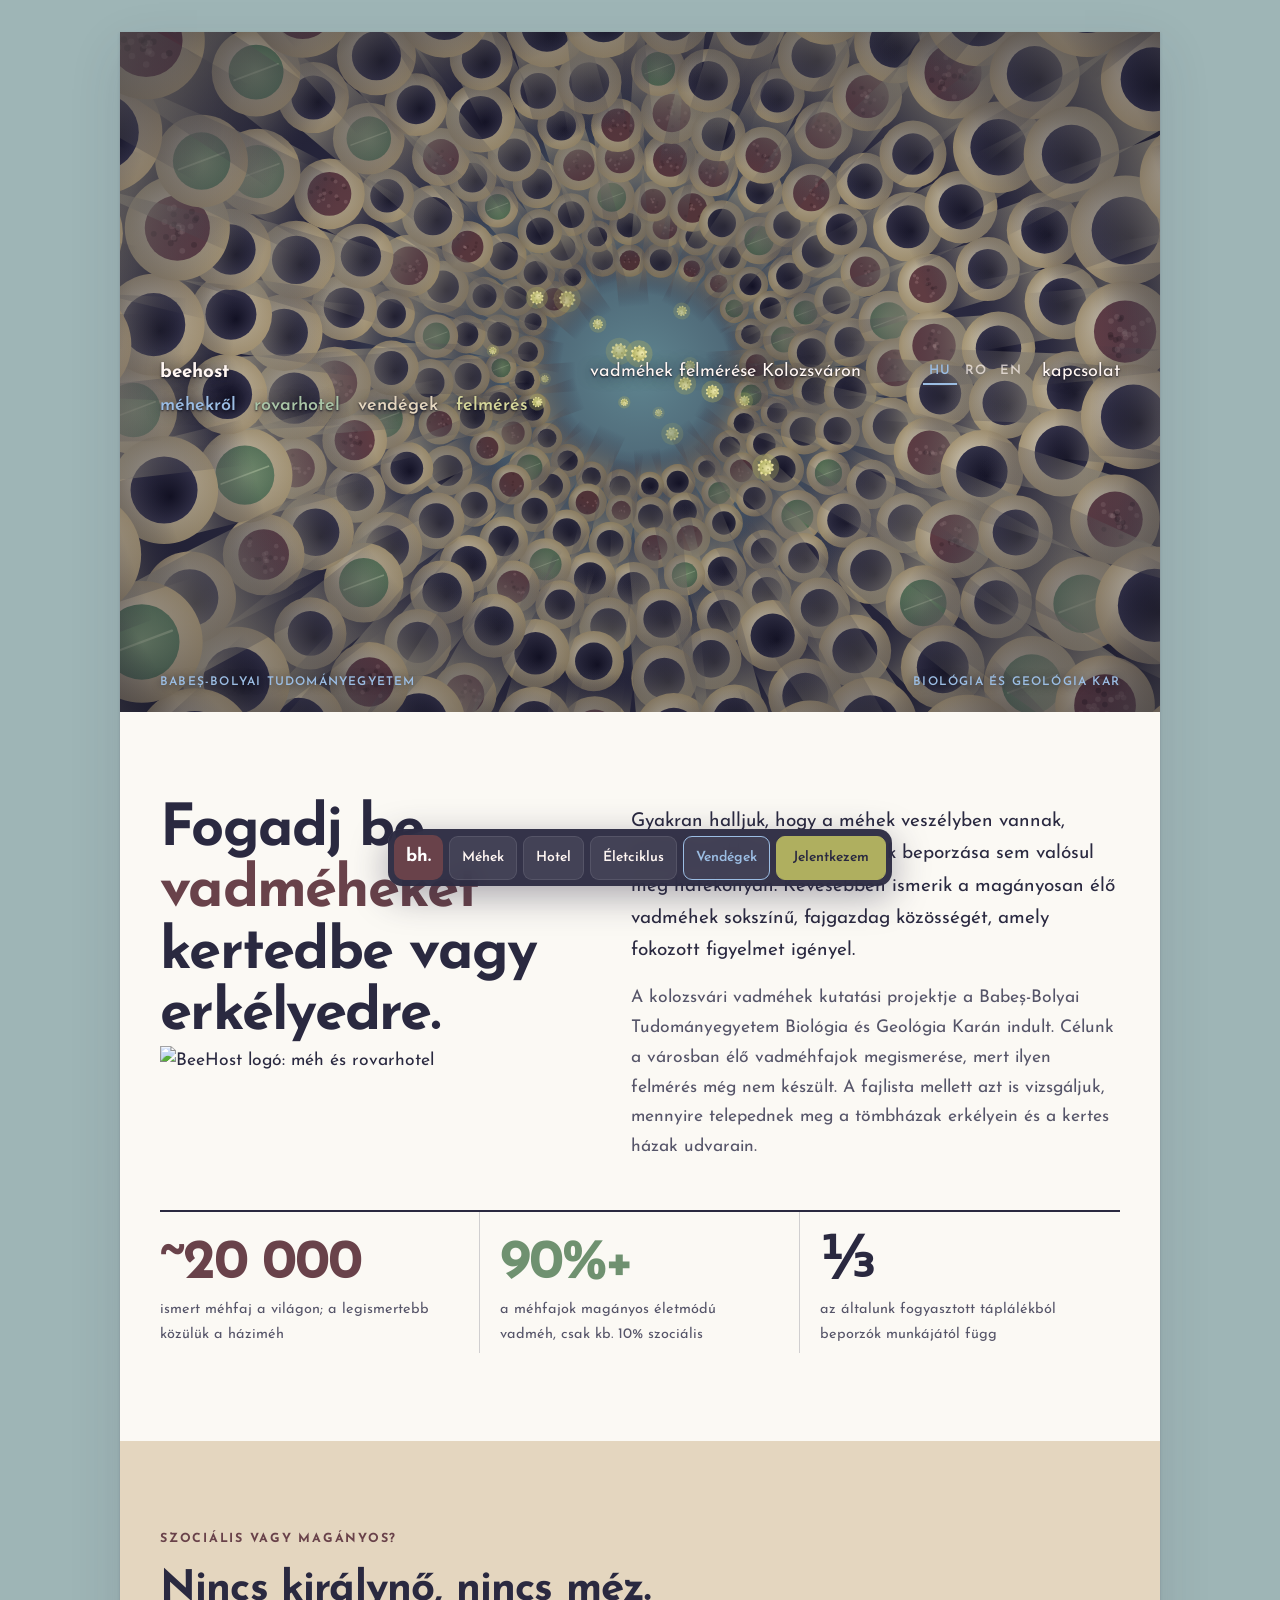
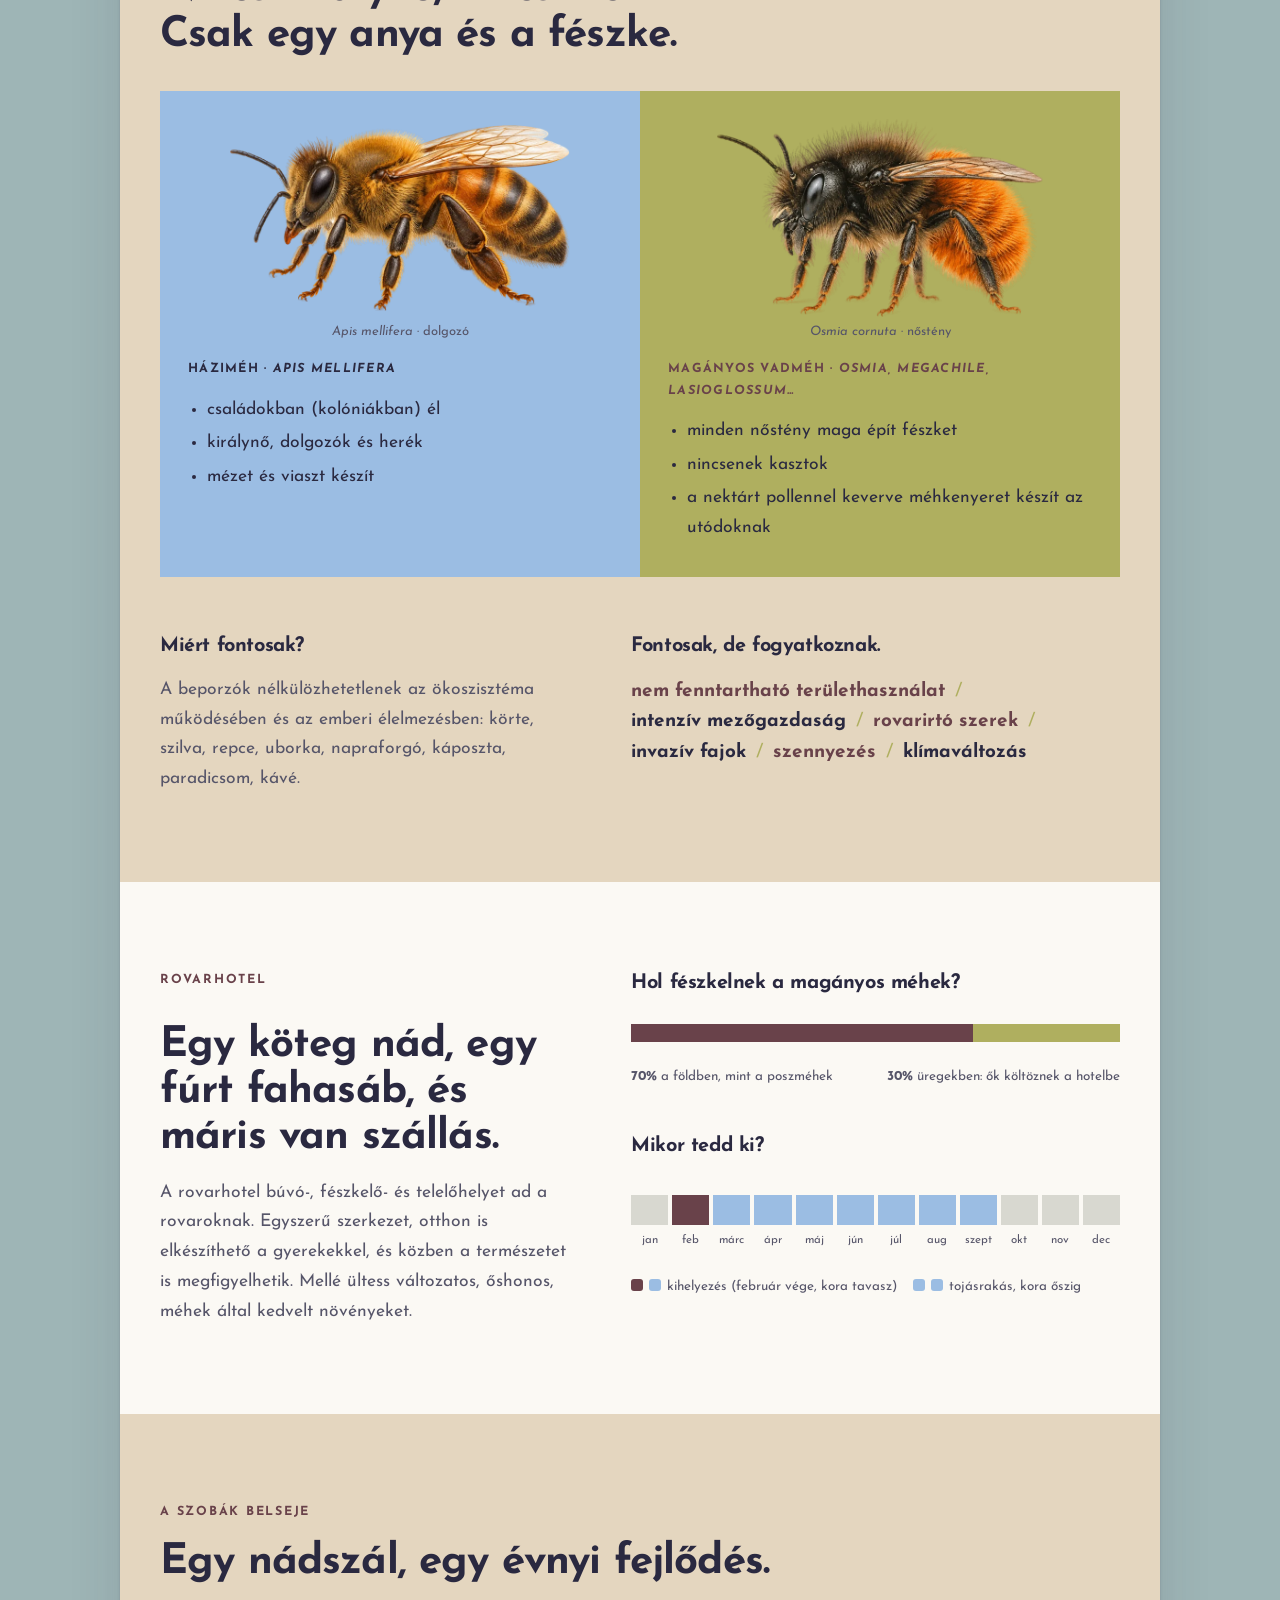
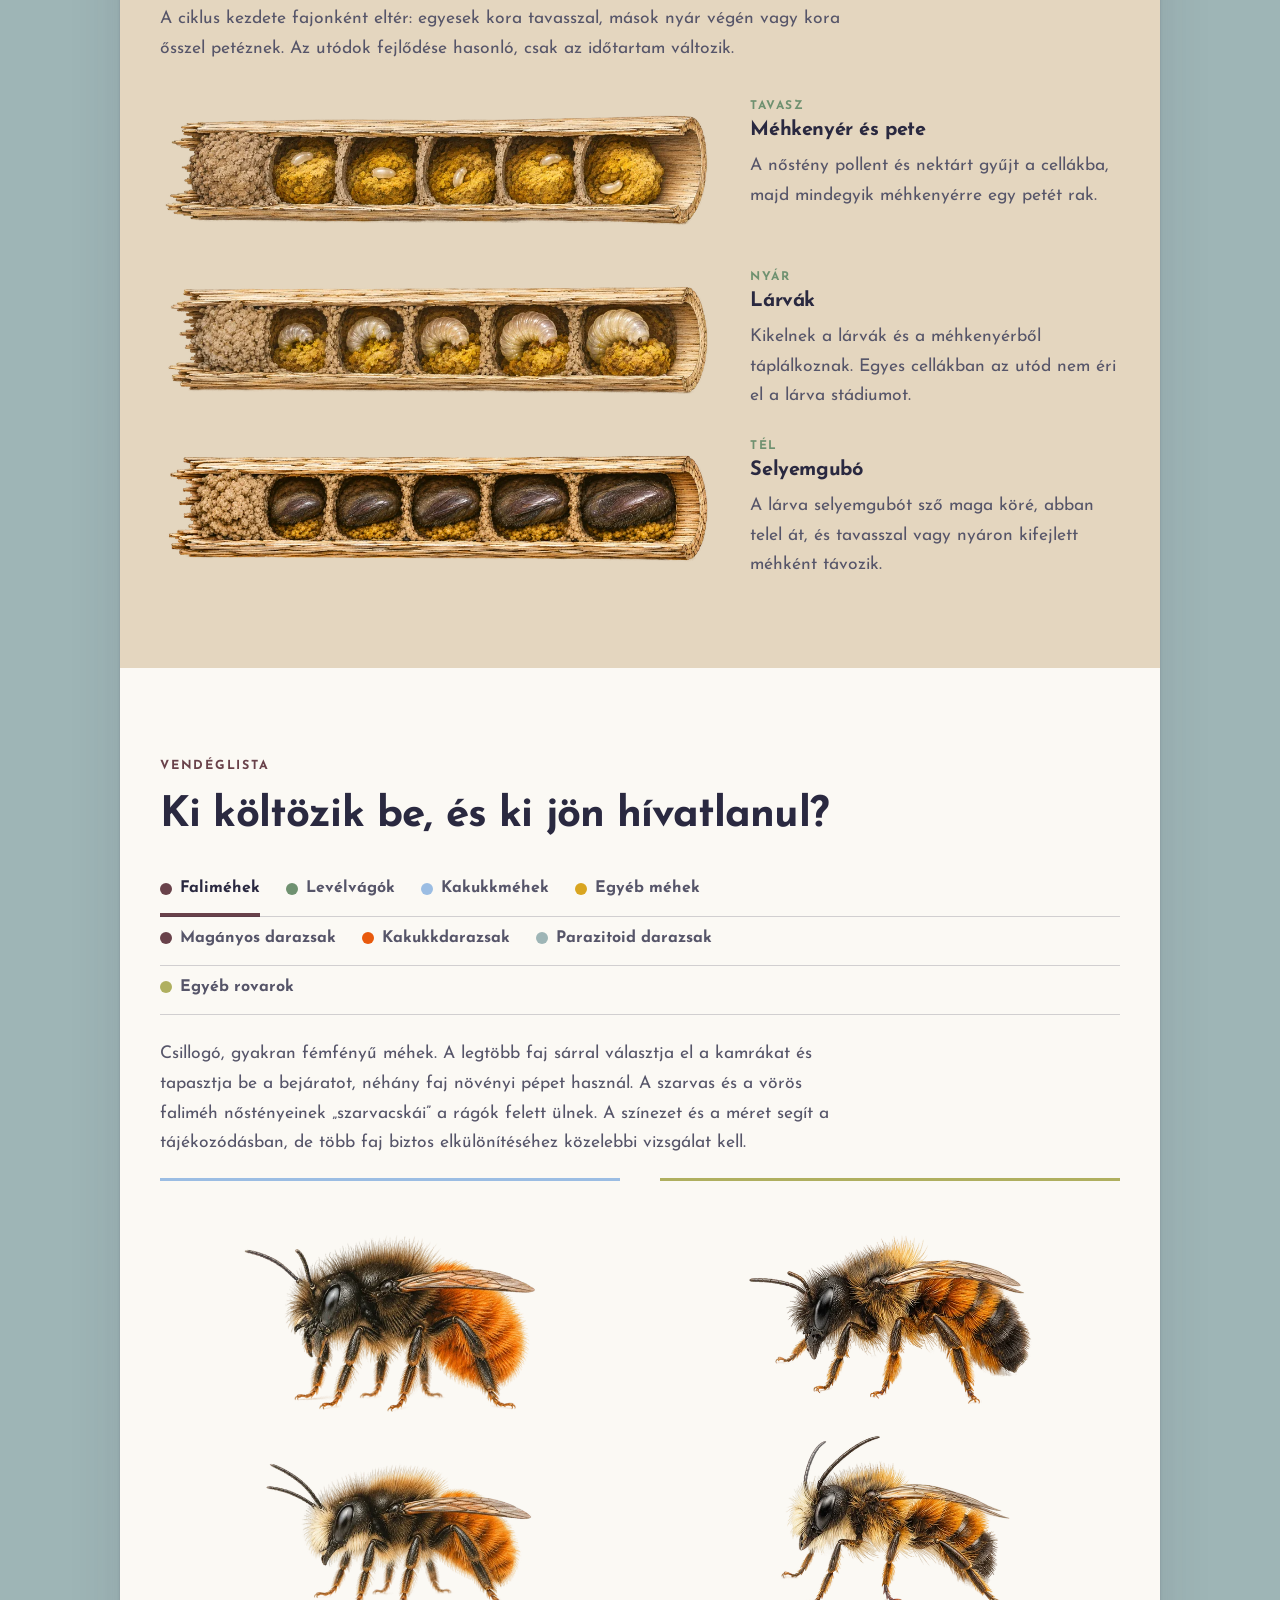
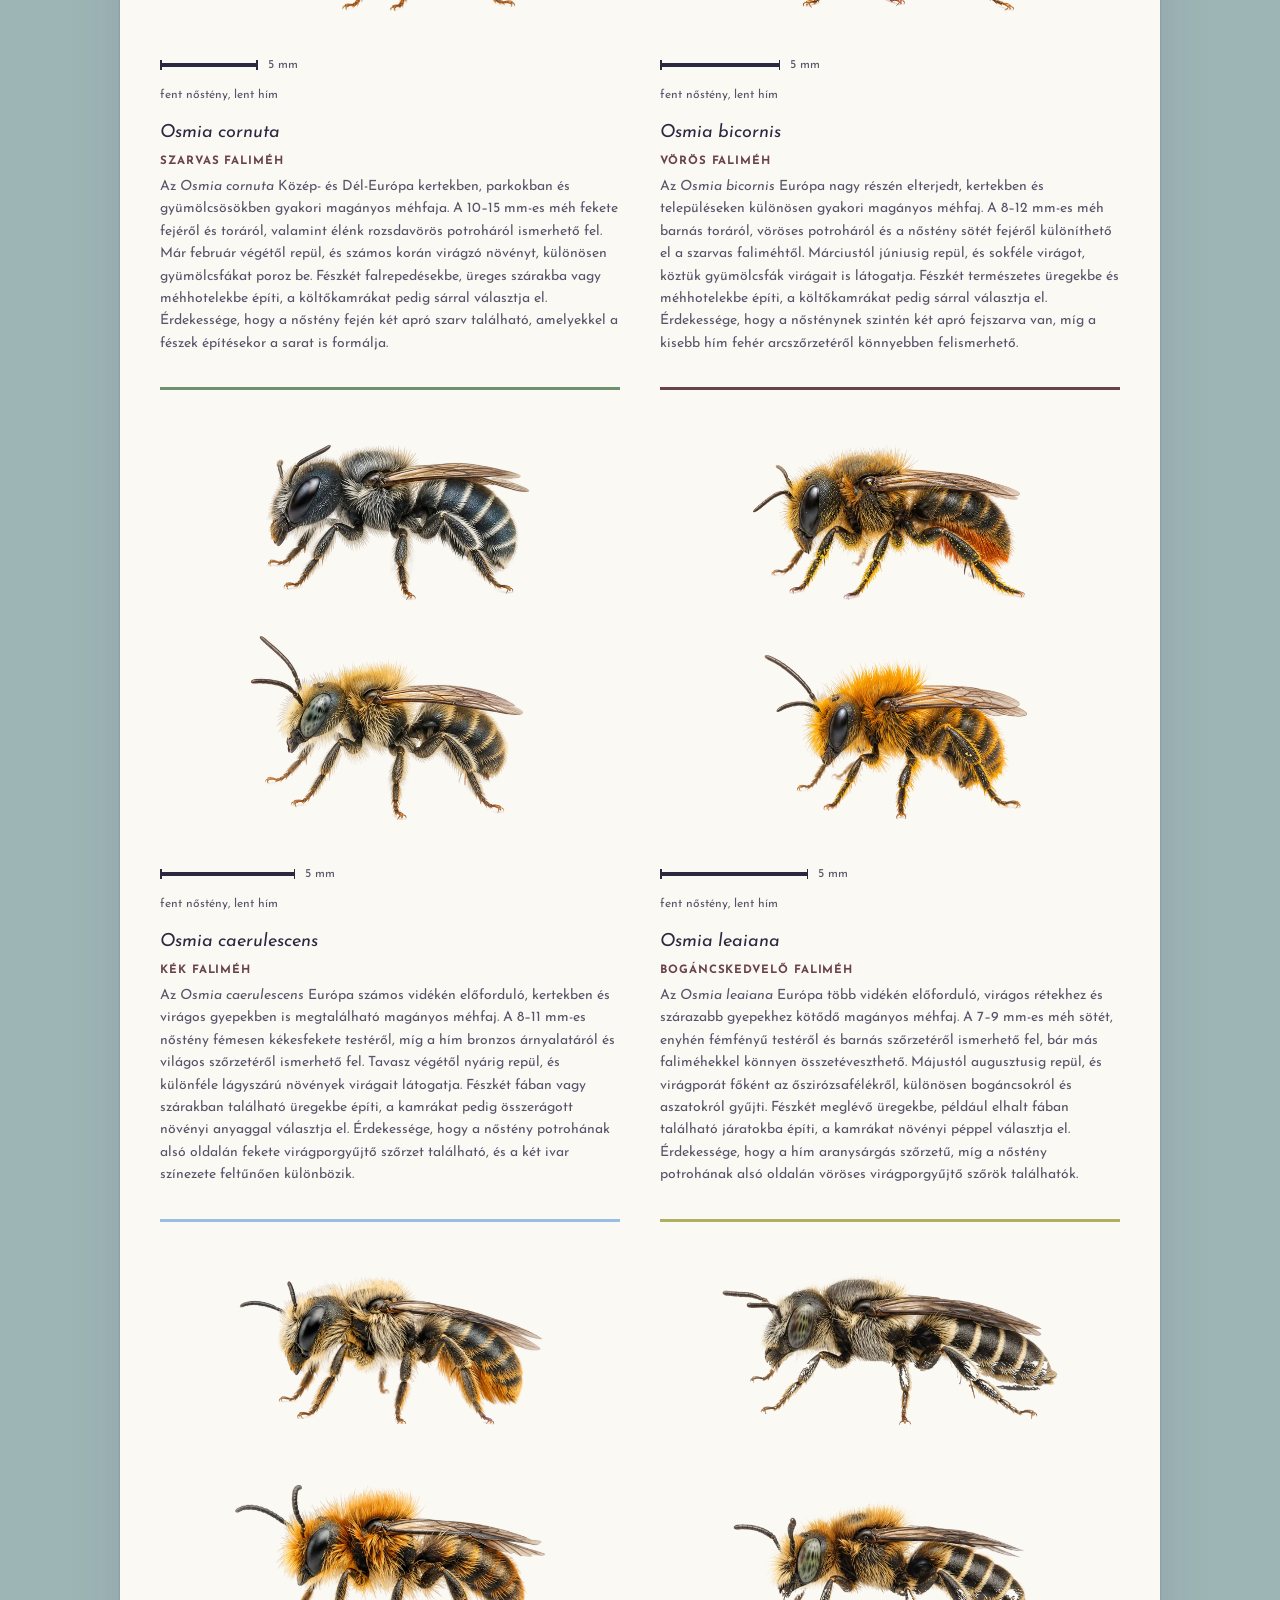
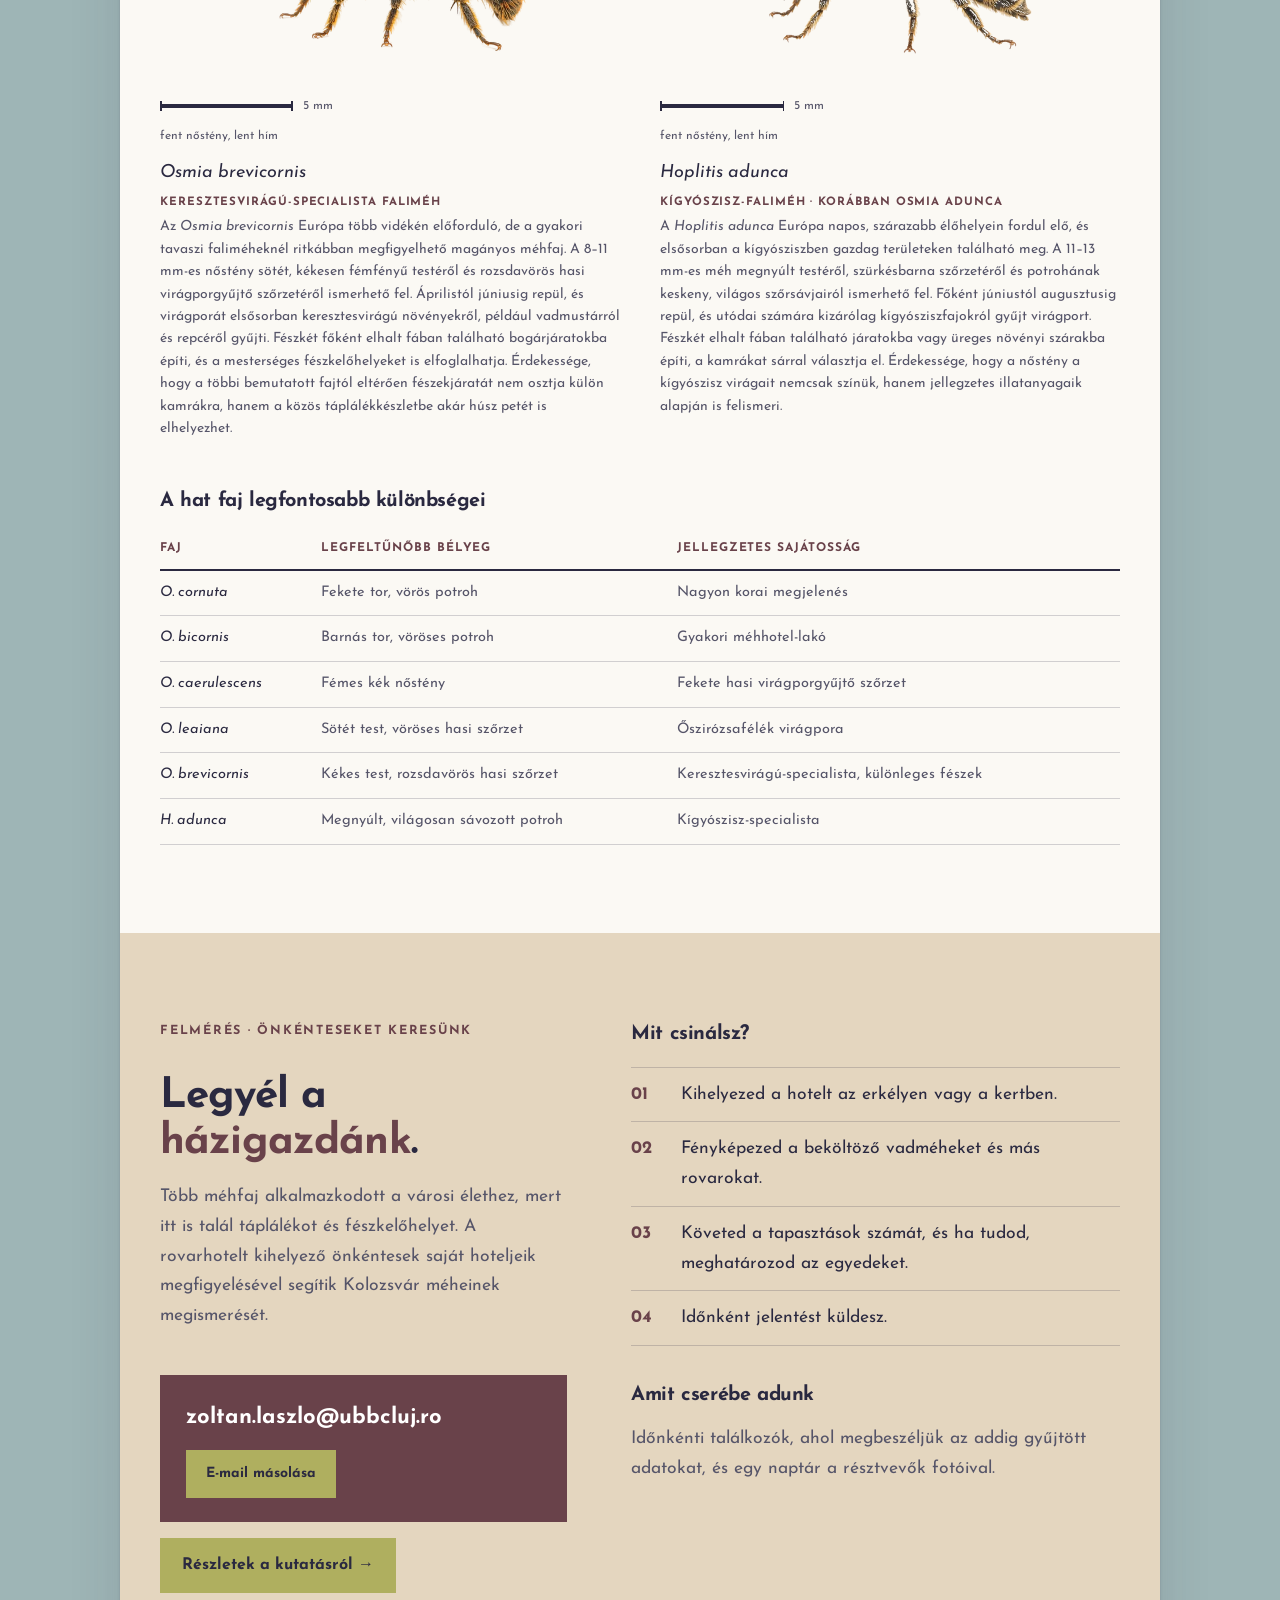
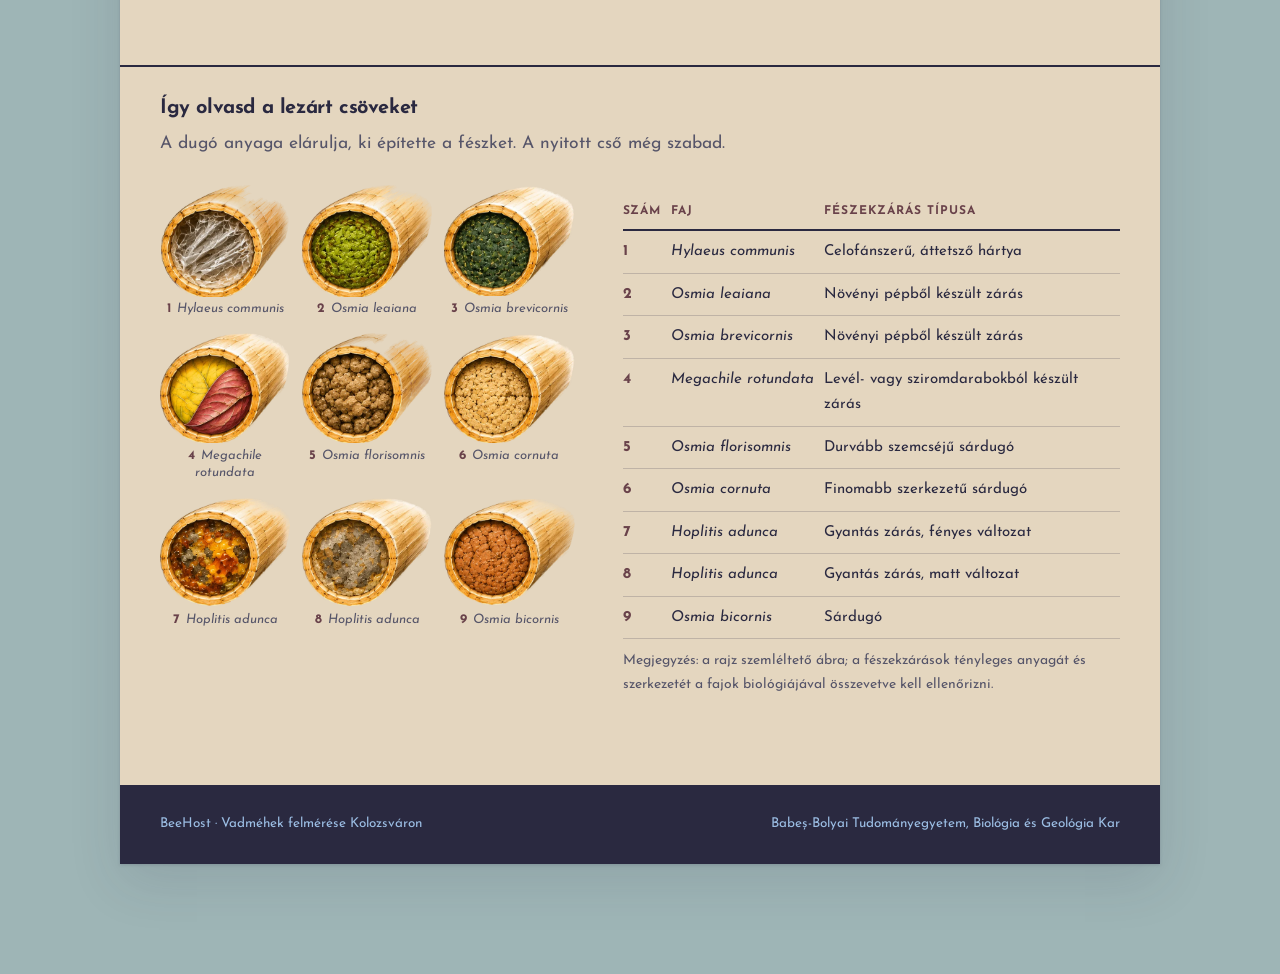
==== commit d989592a: "Add files via upload" ====
--- a/index.html
+++ b/index.html
@@ -14,7 +14,7 @@
 <meta property="og:image" content="https://laszlozoltan.github.io/BeeHost/images/osmia-cornuta.webp">
 <link rel="preconnect" href="https://fonts.googleapis.com">
 <link rel="stylesheet" href="https://fonts.googleapis.com/css2?family=Josefin+Sans:ital,wght@0,300;0,400;0,600;0,700;1,400&display=swap">
-<link rel="stylesheet" href="css/style.css?v=20261114b">
+<link rel="stylesheet" href="css/style.css?v=20261115b">
 
 </head>
 <body class="lang-hu">
@@ -48,7 +48,7 @@
 <section class="intro" id="mehek">
   <div class="wrap">
     <div class="split">
-      <h1><span class="hu">Fogadj be <span class="hl">vadméheket</span> kertedbe vagy erkélyedre.</span><span class="ro">Adoptă <span class="hl">albine solitare</span> în grădina sau pe balconul tău.</span><span class="en">Host <span class="hl">wild bees</span> in your garden or on your balcony.</span></h1>
+      <div class="intro-head"><h1><span class="hu">Fogadj be <span class="hl">vadméheket</span> kertedbe vagy erkélyedre.</span><span class="ro">Adoptă <span class="hl">albine solitare</span> în grădina sau pe balconul tău.</span><span class="en">Host <span class="hl">wild bees</span> in your garden or on your balcony.</span></h1><img class="intro-logo" src="images/beehost-logo.svg" alt="BeeHost logó: méh és rovarhotel" width="160" height="160"></div>
       <div class="stack">
         <p class="lead"><span class="hu">Gyakran halljuk, hogy a méhek veszélyben vannak, számuk csökken, és a növények beporzása sem valósul meg hatékonyan. Kevesebben ismerik a magányosan élő vadméhek sokszínű, fajgazdag közösségét, amely fokozott figyelmet igényel.</span><span class="ro">Auzim des că albinele sunt amenințate, că numărul lor scade și că plantele nu mai sunt polenizate eficient. Puțini cunosc însă comunitatea bogată a albinelor solitare, zise și sălbatice, care are nevoie de mai multă atenție.</span><span class="en">We often hear that bees are in danger, their numbers are falling and plants are no longer pollinated efficiently. Fewer people know the diverse, species-rich community of solitary wild bees, which needs more attention.</span></p>
         <p class="muted"><span class="hu">A kolozsvári vadméhek kutatási projektje a Babeș-Bolyai Tudományegyetem Biológia és Geológia Karán indult. Célunk a városban élő vadméhfajok megismerése, mert ilyen felmérés még nem készült. A fajlista mellett azt is vizsgáljuk, mennyire telepednek meg a tömbházak erkélyein és a kertes házak udvarain.</span><span class="ro">Proiectul de inventariere a albinelor solitare din Cluj a pornit la Facultatea de Biologie și Geologie a Universității Babeș-Bolyai. Vrem să cunoaștem speciile de albine solitare din oraș, pentru că un astfel de studiu nu există încă. Pe lângă lista de specii, urmărim cât de ușor colonizează balcoanele blocurilor și grădinile urbane.</span><span class="en">The Cluj wild bee research project started at the Faculty of Biology and Geology of Babeș-Bolyai University. Our aim is to learn which wild bee species live in the city, because no such survey has been made yet. Besides the species list, we study how readily they settle on apartment-block balconies and in house gardens.</span></p>
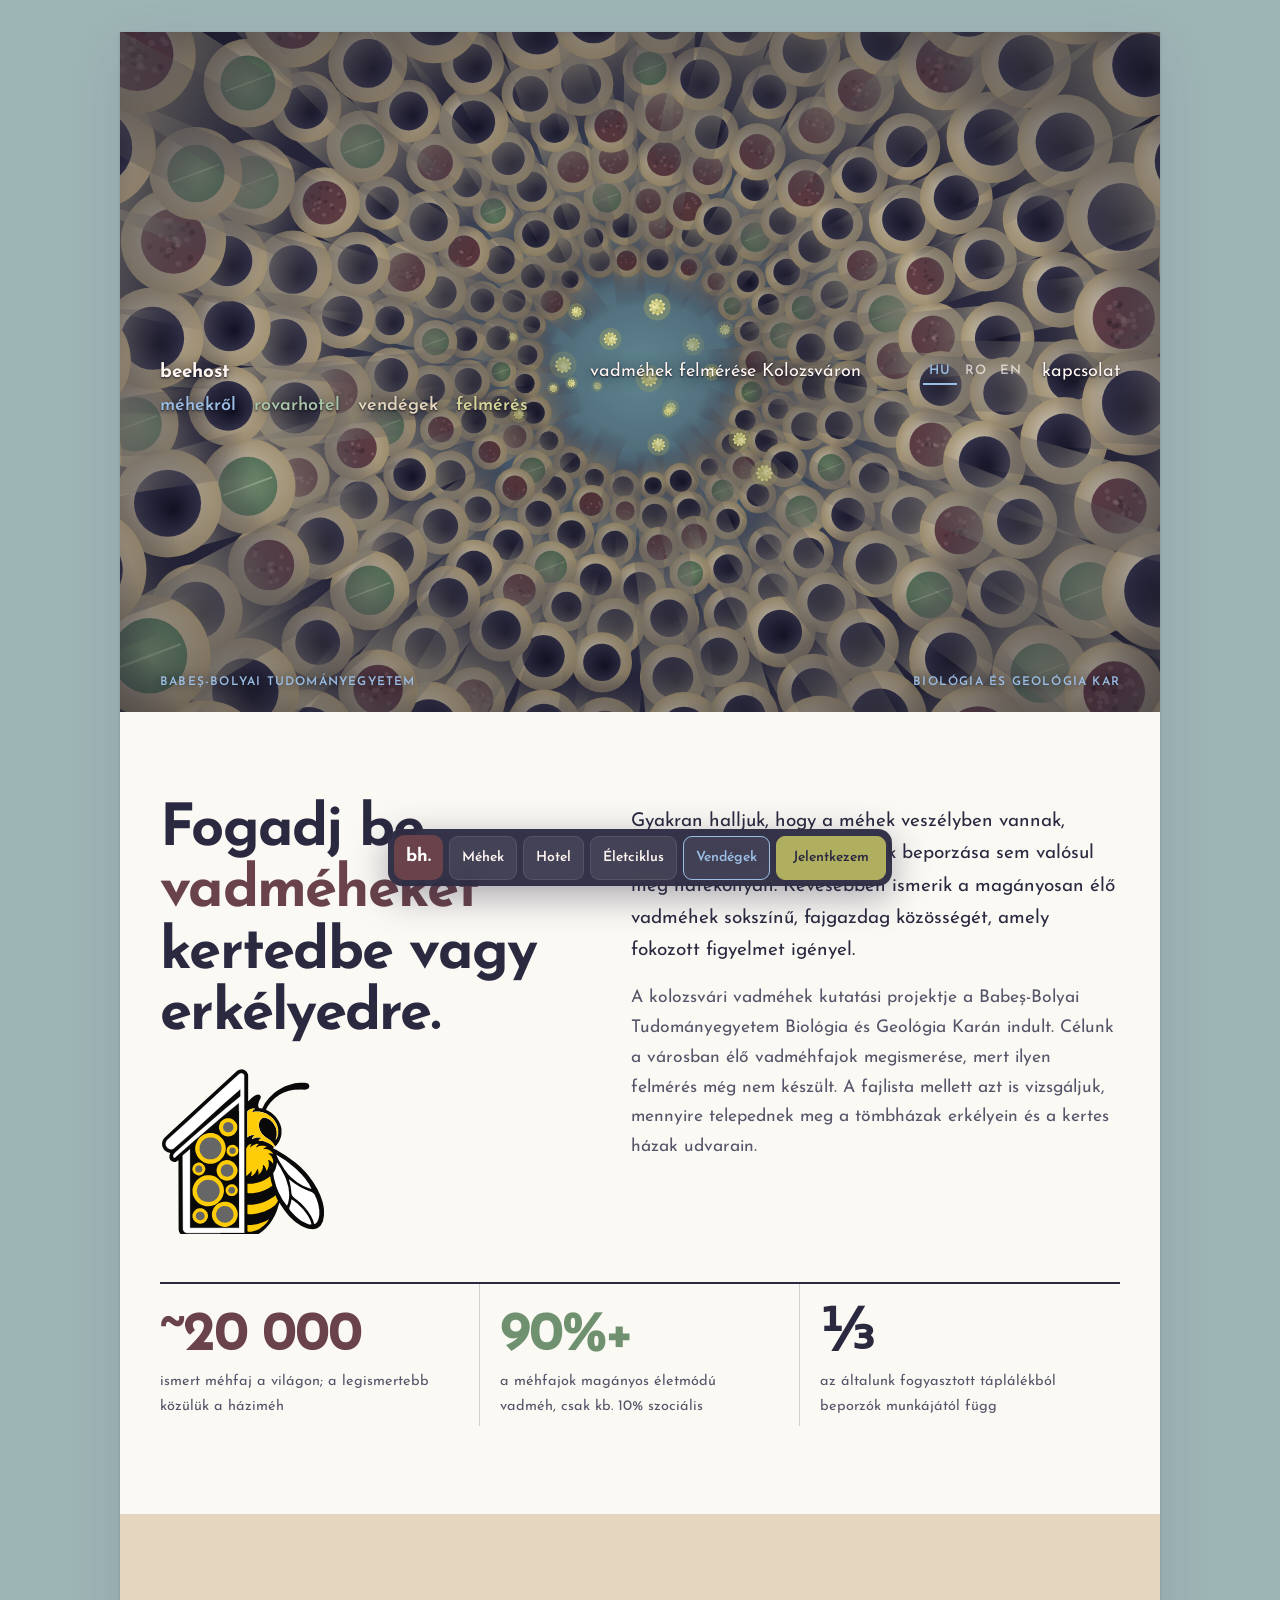
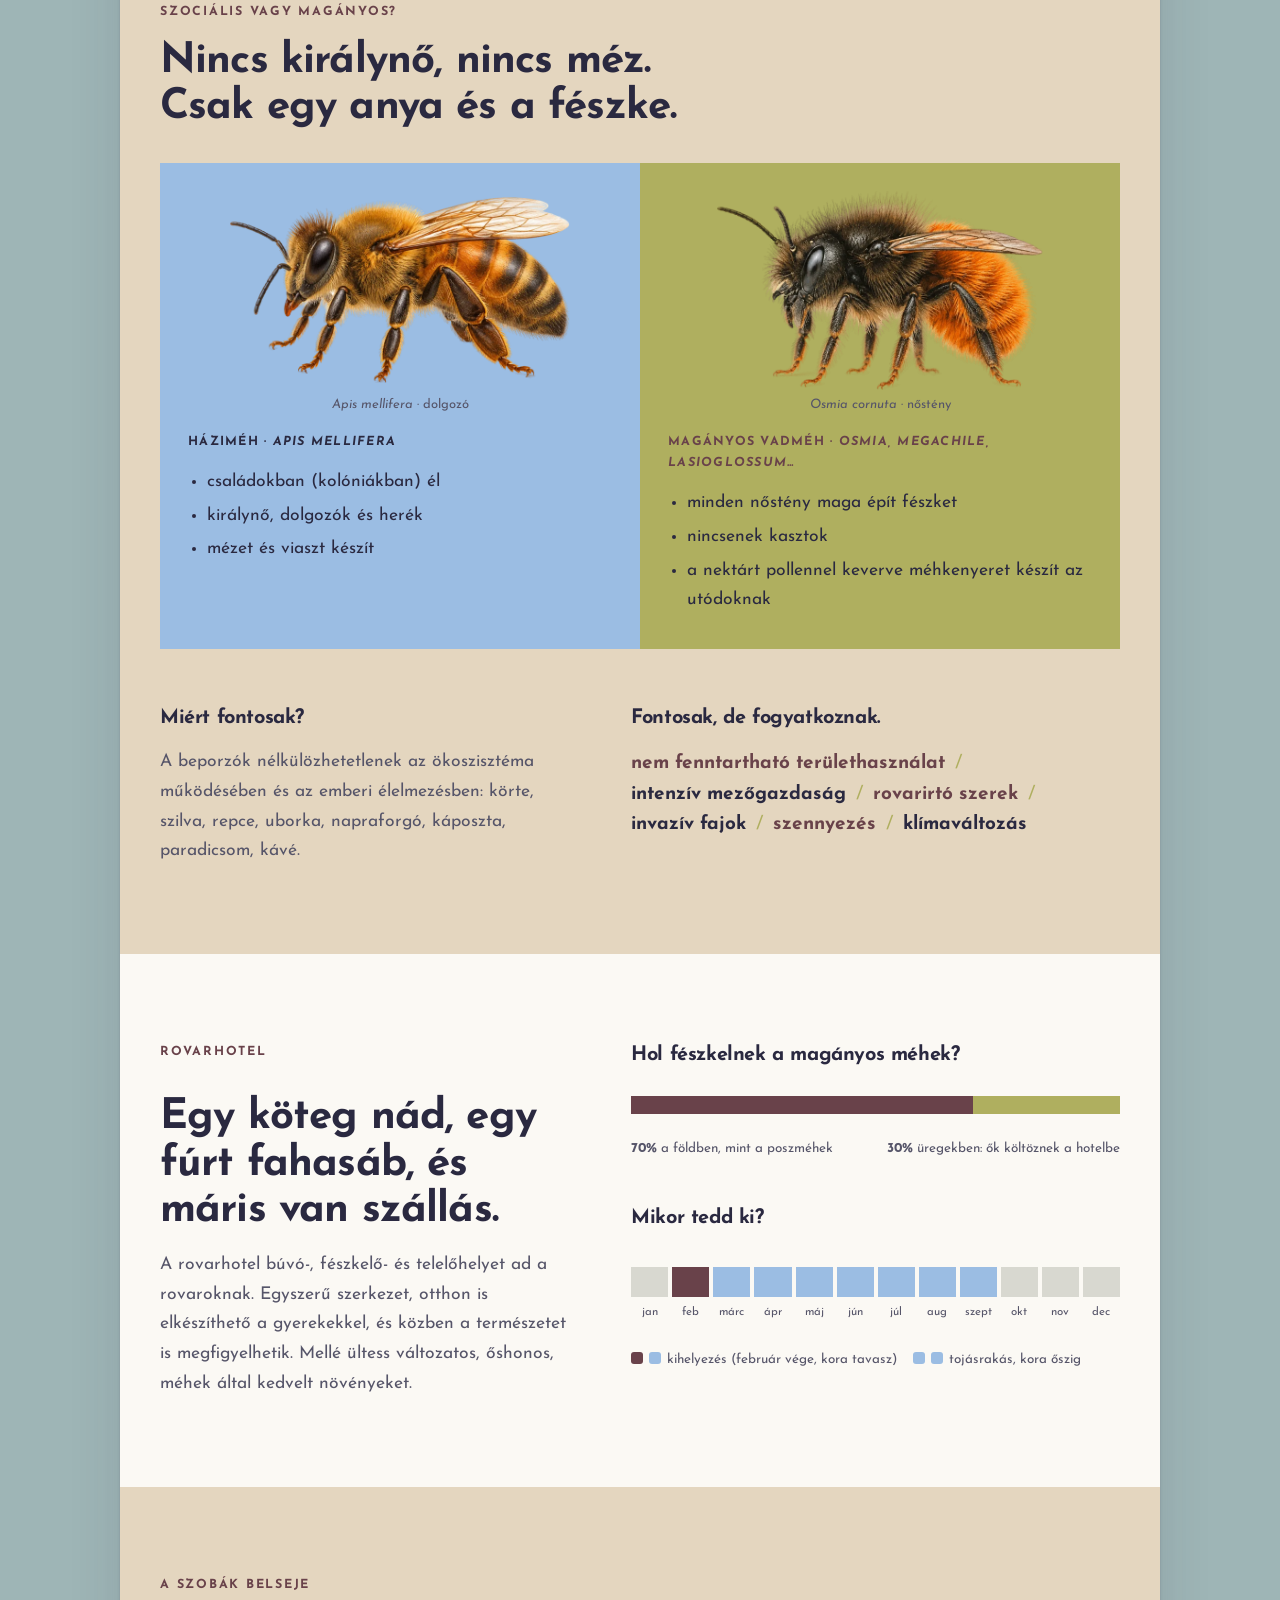
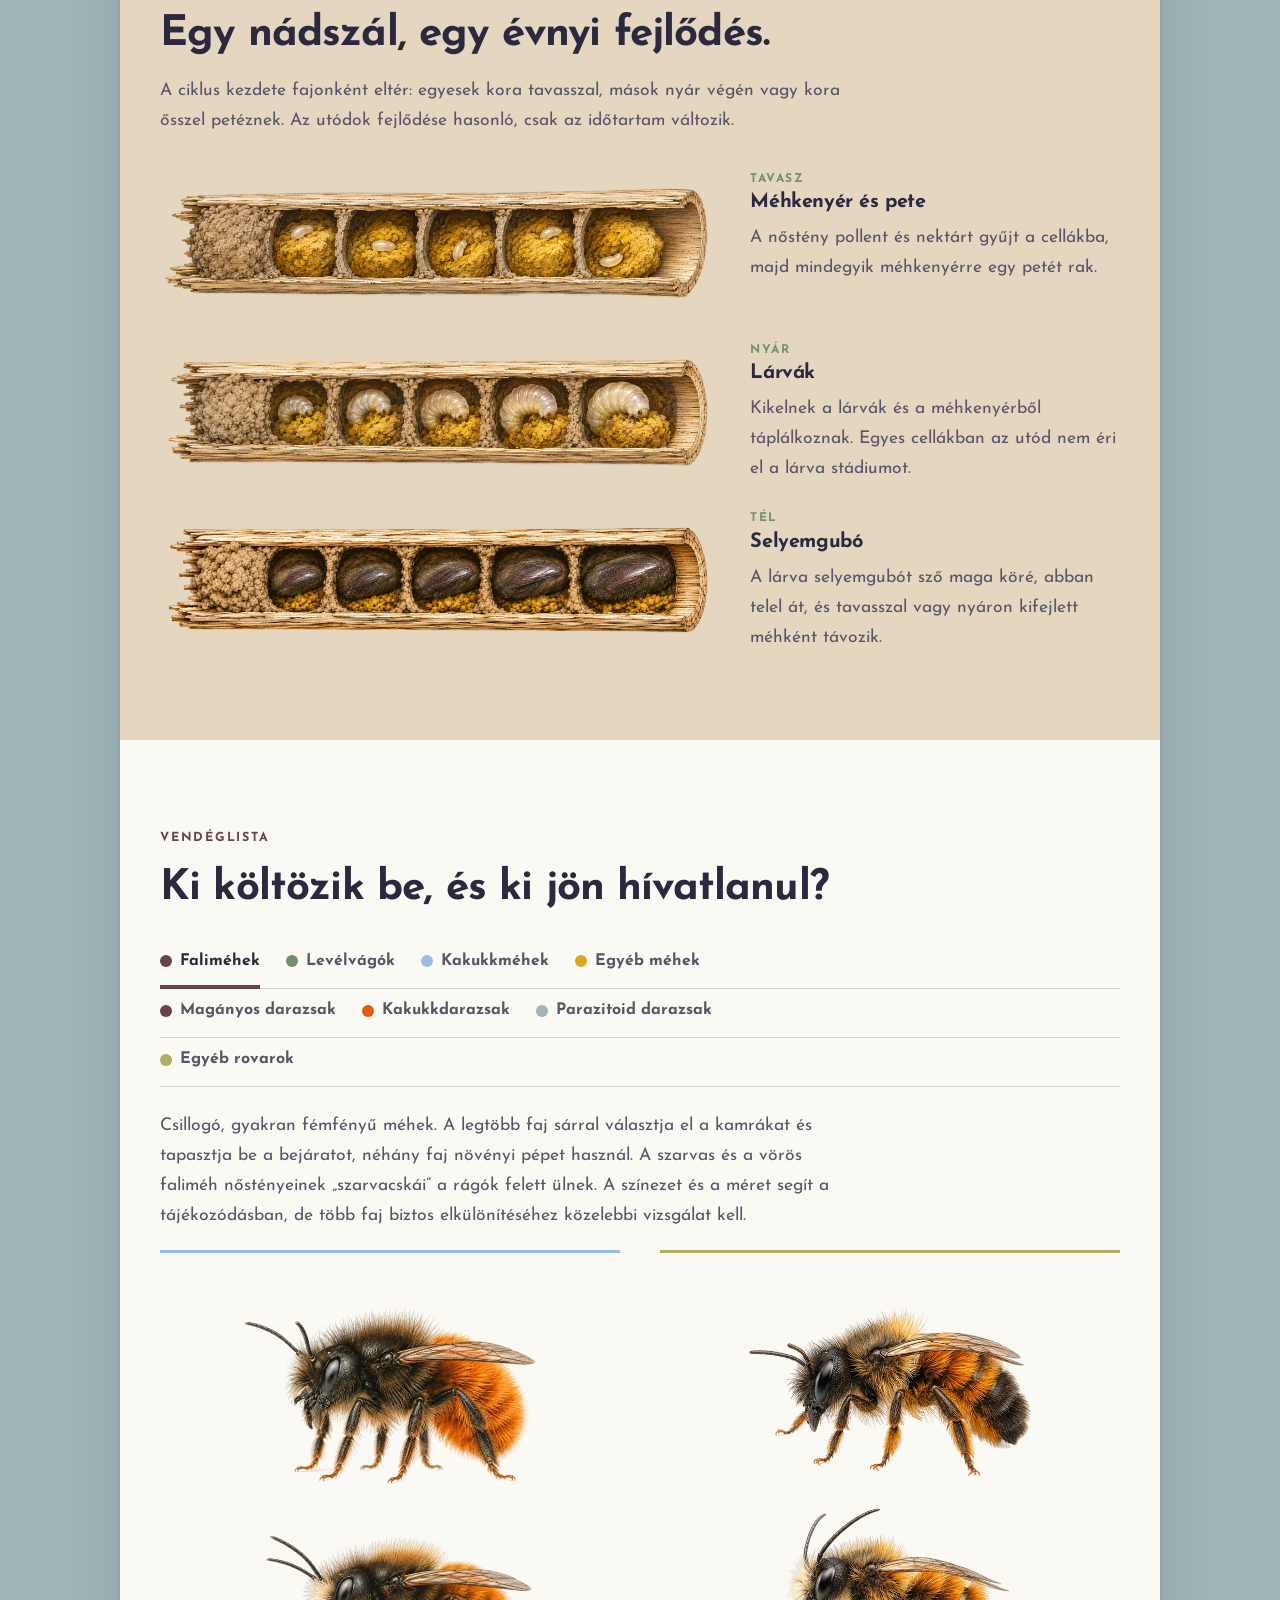
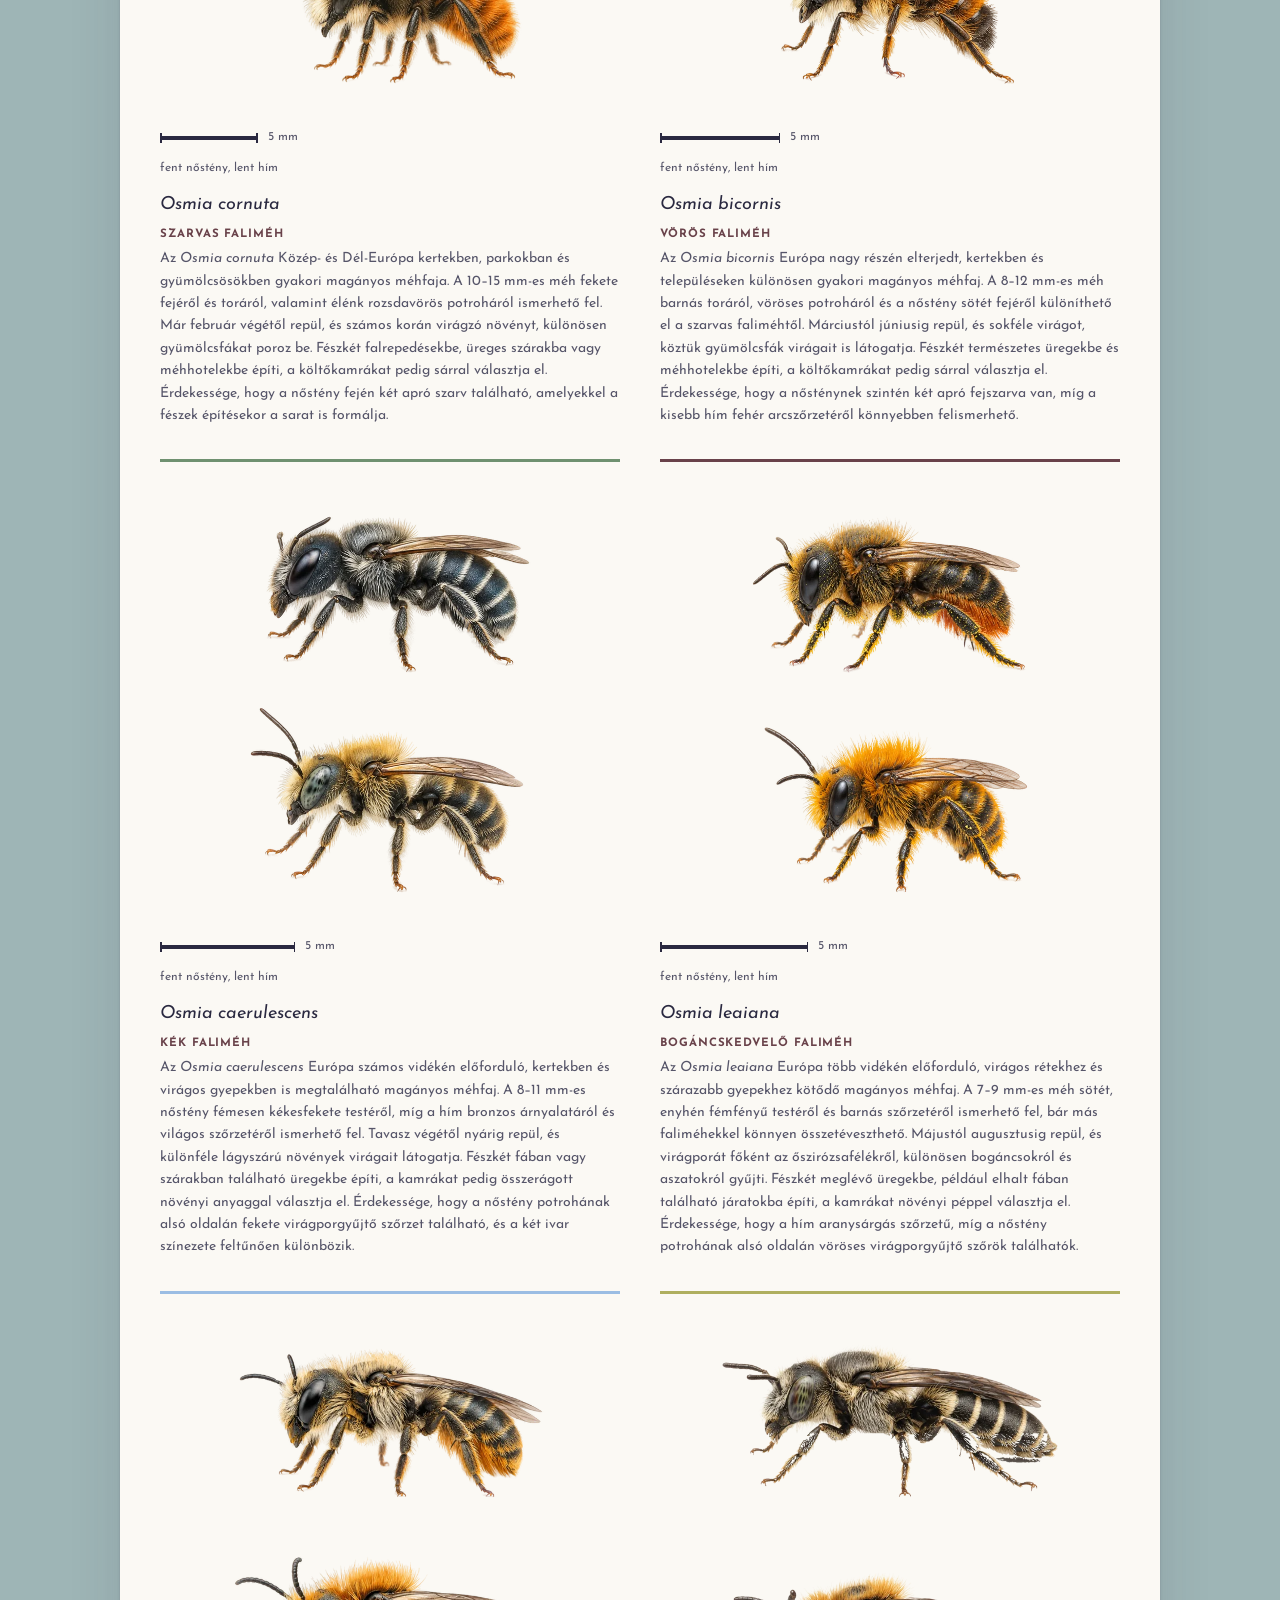
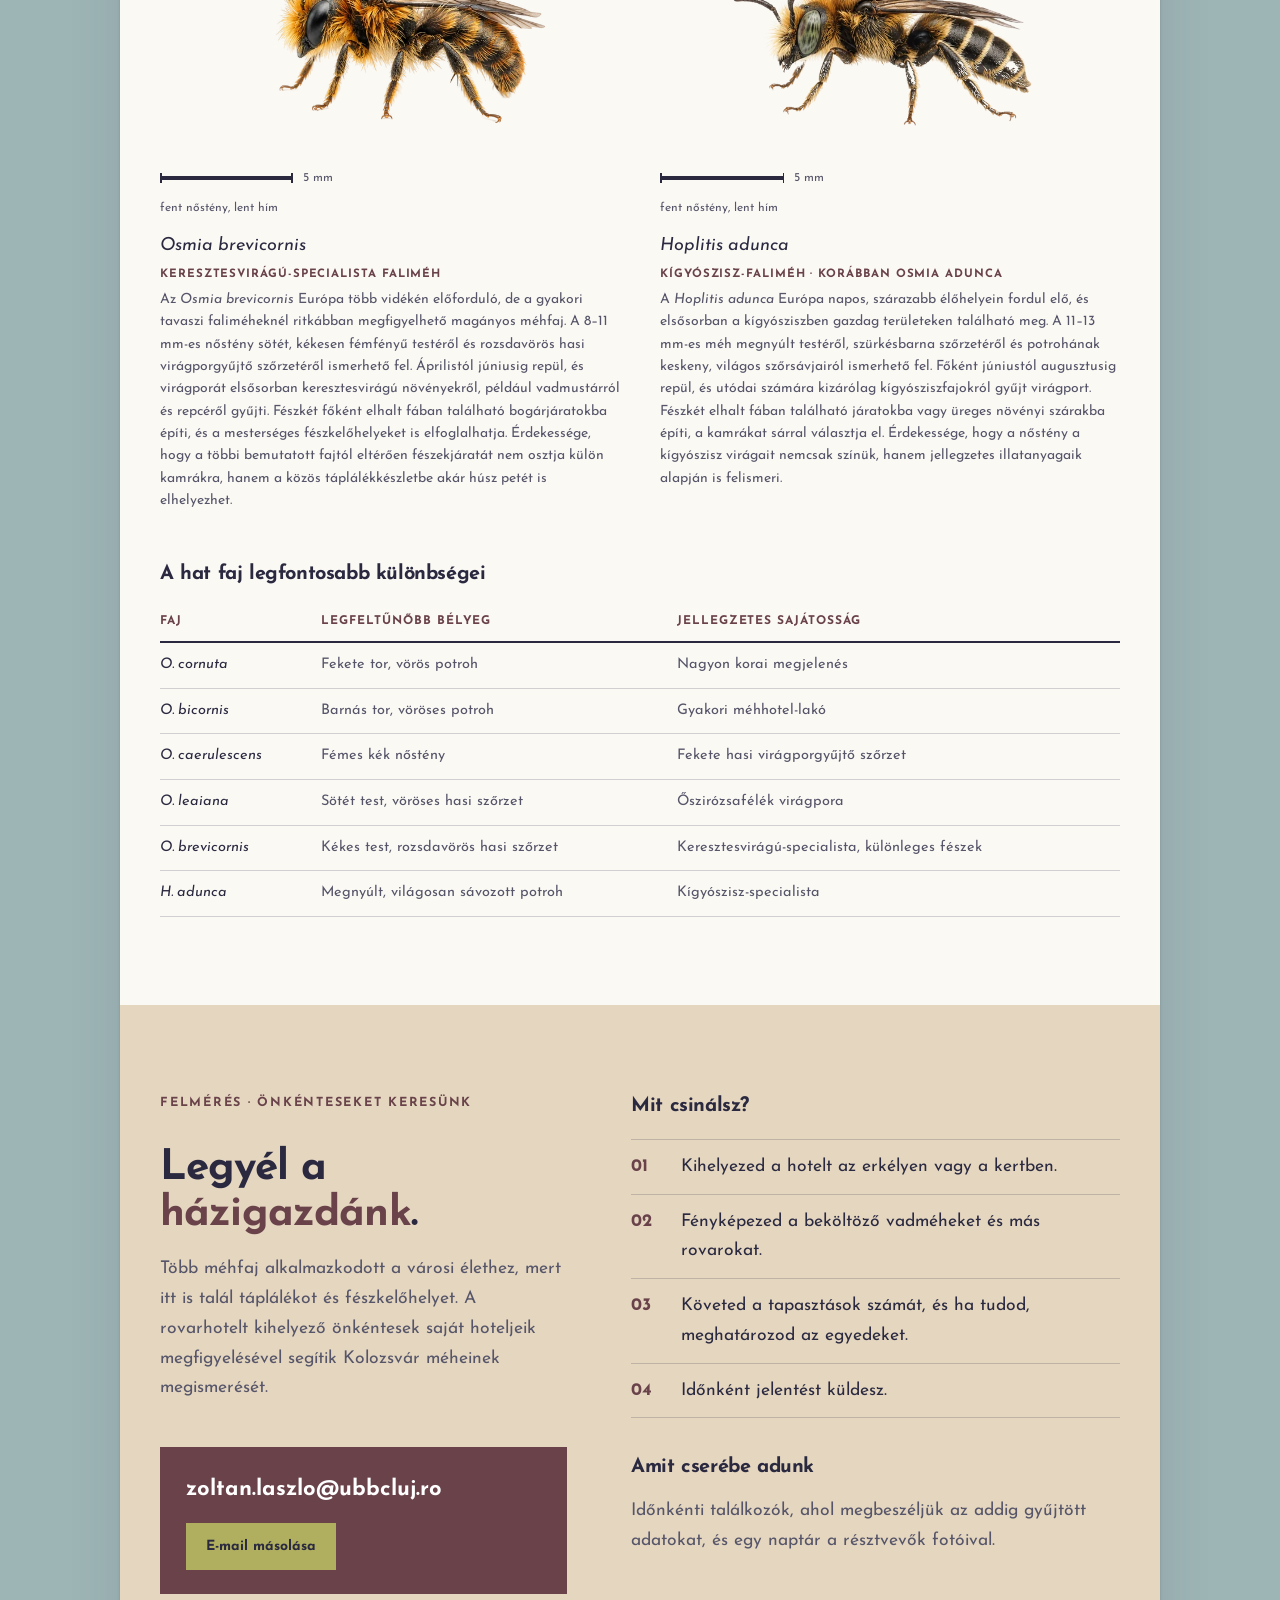
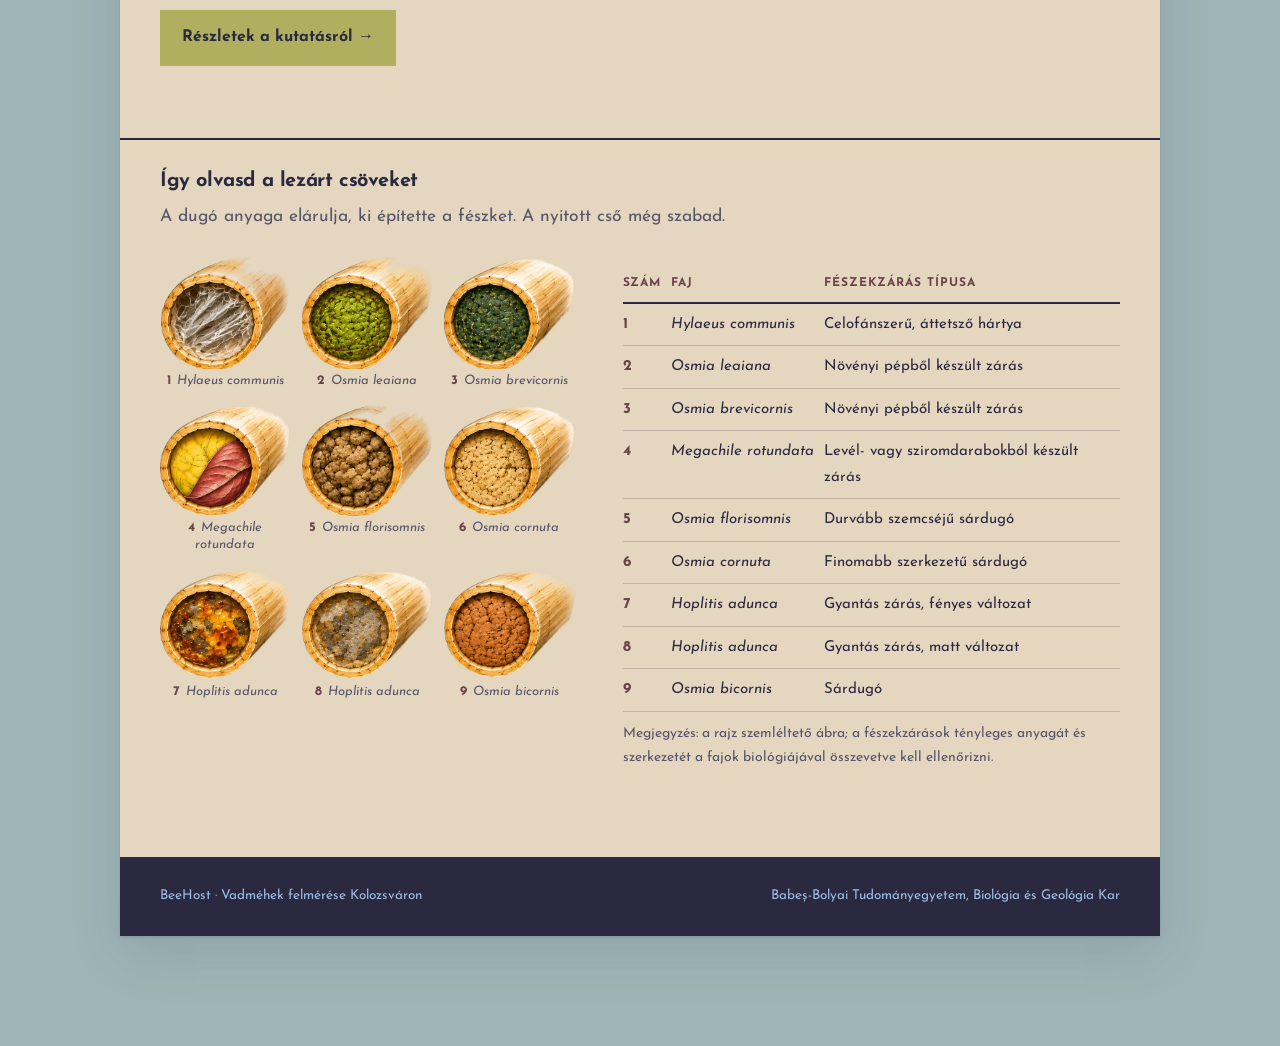
==== commit e5a18c5c: "Add files via upload" ====
--- a/index.html
+++ b/index.html
@@ -230,8 +230,8 @@
 const ME_IMG='images/megachile-ericetorum.webp';
 const CE_IMG='images/coelioxys-elongata.webp';
 const SB_IMG='images/stelis-breviuscula.webp';
-const SC={"osmia-cornuta": 69.6, "osmia-bicornis": 67.6, "osmia-caerulescens": 66.8, "osmia-leaiana": 66.3, "osmia-brevicornis": 73.8, "hoplitis-adunca": 77.8, "megachile-ligniseca": 80, "megachile-rotundata": 80, "megachile-willughbiella": 80, "megachile-ericetorum": 80, "stelis-breviuscula": 80, "coelioxys-elongata": 80, "chrysis-ignita": 80, "chrysura-austriaca": 80, "hylaeus-communis": 80, "hylaeus-difformis": 80, "heriades-truncorum": 80, "anthidium-manicatum": 69.8, "trypoxylon-figulus": 80, "trypoxylon-clavicerum": 80, "passaloecus-corniger": 80, "passaloecus-gracilis": 80, "gasteruption-assectator": 80, "gasteruption-jaculator": 64.9, "leucospis-dorsigera": 74.9, "melittobia-acasta": 80, "ephialtes-manifestator": 66.6, "perithous-septemcinctorius": 80, "sapyga-quinquepunctata": 76.6, "sapyga-clavicornis": 79.0, "sapygina-decemguttata": 76.4, "ancistrocerus-antilope": 66.7, "ancistrocerus-nigricornis": 80, "auplopus-carbonarius": 62.6, "dipogon-bifasciatus": 77.0, "trichodes-alvearius": 71.2, "sitaris-muralis": 63.7, "anthrax-anthrax": 57.9, "cacoxenus-indagator": 60.2, "ptinus-sexpunctatus": 68.0, "monodontomerus-obscurus": 77.1, "pteromalus-venustus": 70.1, "dibrachys-microgastri": 80, "euodynerus-posticus": 57.3, "megatoma-undata": 68.8, "solierella-compedita": 71.6, "hedychridium-monochroum": 69.7, "trichrysis-cyanea": 80, "microdynerus-nugdunensis": 61.8};
-const SBAR={"osmia-cornuta": {"bar": 21.26, "mag": 1}, "osmia-bicornis": {"bar": 26.16, "mag": 1}, "osmia-caerulescens": {"bar": 29.43, "mag": 1}, "osmia-leaiana": {"bar": 32.24, "mag": 1}, "osmia-brevicornis": {"bar": 28.89, "mag": 1}, "hoplitis-adunca": {"bar": 27.05, "mag": 1}, "megachile-ligniseca": {"bar": 23.13, "mag": 1}, "megachile-rotundata": {"bar": 42.24, "mag": 1}, "megachile-willughbiella": {"bar": 24.37, "mag": 1}, "megachile-ericetorum": {"bar": 23.6, "mag": 1}, "stelis-breviuscula": {"bar": 69.37, "mag": 1}, "coelioxys-elongata": {"bar": 32.31, "mag": 1}, "chrysis-ignita": {"bar": 36.76, "mag": 1}, "chrysura-austriaca": {"bar": 32.89, "mag": 1}, "hylaeus-communis": {"bar": 58.88, "mag": 1}, "hylaeus-difformis": {"bar": 48.66, "mag": 1}, "heriades-truncorum": {"bar": 58.88, "mag": 1}, "anthidium-manicatum": {"bar": 22.21, "mag": 1}, "trypoxylon-figulus": {"bar": 37.34, "mag": 1}, "trypoxylon-clavicerum": {"bar": 60.37, "mag": 1}, "passaloecus-corniger": {"bar": 59.61, "mag": 1}, "passaloecus-gracilis": {"bar": 69.58, "mag": 1}, "gasteruption-assectator": {"bar": 29.11, "mag": 1}, "gasteruption-jaculator": {"bar": 17.58, "mag": 1}, "leucospis-dorsigera": {"bar": 27.85, "mag": 1}, "melittobia-acasta": {"bar": 56.43, "mag": 1, "mm": 1}, "ephialtes-manifestator": {"bar": 17.08, "mag": 1}, "perithous-septemcinctorius": {"bar": 15.3, "mag": 1}, "sapyga-quinquepunctata": {"bar": 38.38, "mag": 1}, "sapyga-clavicornis": {"bar": 33.9, "mag": 1}, "sapygina-decemguttata": {"bar": 57.85, "mag": 1}, "ancistrocerus-antilope": {"bar": 24.59, "mag": 1}, "ancistrocerus-nigricornis": {"bar": 33.5, "mag": 1}, "auplopus-carbonarius": {"bar": 28.4, "mag": 1}, "dipogon-bifasciatus": {"bar": 38.56, "mag": 1}, "trichodes-alvearius": {"bar": 22.11, "mag": 1}, "sitaris-muralis": {"bar": 23.19, "mag": 1}, "anthrax-anthrax": {"bar": 15.29, "mag": 1}, "cacoxenus-indagator": {"bar": 14.43, "mag": 1, "mm": 1}, "ptinus-sexpunctatus": {"bar": 17.18, "mag": 1, "mm": 2}, "monodontomerus-obscurus": {"bar": 15.02, "mag": 1, "mm": 1}, "dibrachys-microgastri": {"bar": 20.62, "mag": 1, "mm": 1}, "megatoma-undata": {"bar": 16.31, "mag": 1, "mm": 1}, "trichrysis-cyanea": {"bar": 19.69, "mag": 1, "mm": 2}, "hedychridium-monochroum": {"bar": 17.6, "mag": 1, "mm": 1}, "solierella-compedita": {"bar": 27.12, "mag": 1, "mm": 2}, "euodynerus-posticus": {"bar": 22.35, "mag": 1}};
+const SC={"osmia-cornuta": 69.6, "osmia-bicornis": 67.6, "osmia-caerulescens": 66.8, "osmia-leaiana": 66.3, "osmia-brevicornis": 73.8, "hoplitis-adunca": 77.8, "megachile-ligniseca": 80, "megachile-rotundata": 80, "megachile-willughbiella": 80, "megachile-ericetorum": 80, "stelis-breviuscula": 80, "coelioxys-elongata": 80, "chrysis-ignita": 80, "chrysura-austriaca": 80, "hylaeus-communis": 80, "hylaeus-difformis": 80, "heriades-truncorum": 80, "anthidium-manicatum": 69.8, "trypoxylon-figulus": 80, "trypoxylon-clavicerum": 80, "passaloecus-corniger": 80, "passaloecus-gracilis": 80, "gasteruption-assectator": 80, "gasteruption-jaculator": 64.9, "leucospis-dorsigera": 74.9, "melittobia-acasta": 80, "ephialtes-manifestator": 66.6, "perithous-septemcinctorius": 80, "sapyga-quinquepunctata": 76.6, "sapyga-clavicornis": 79.0, "sapygina-decemguttata": 76.4, "ancistrocerus-antilope": 66.7, "ancistrocerus-nigricornis": 80, "auplopus-carbonarius": 62.6, "dipogon-bifasciatus": 77.0, "trichodes-alvearius": 71.2, "sitaris-muralis": 63.7, "anthrax-anthrax": 57.9, "cacoxenus-indagator": 60.2, "ptinus-sexpunctatus": 68.0, "monodontomerus-obscurus": 77.1, "pteromalus-venustus": 70.1, "dibrachys-microgastri": 80, "euodynerus-posticus": 57.3, "megatoma-undata": 68.8, "solierella-compedita": 71.6, "hedychridium-monochroum": 69.7, "trichrysis-cyanea": 80, "microdynerus-nugdunensis": 61.8, "nitela-spinolae": 80, "amobia-signata": 57.6};
+const SBAR={"osmia-cornuta": {"bar": 21.26, "mag": 1}, "osmia-bicornis": {"bar": 26.16, "mag": 1}, "osmia-caerulescens": {"bar": 29.43, "mag": 1}, "osmia-leaiana": {"bar": 32.24, "mag": 1}, "osmia-brevicornis": {"bar": 28.89, "mag": 1}, "hoplitis-adunca": {"bar": 27.05, "mag": 1}, "megachile-ligniseca": {"bar": 23.13, "mag": 1}, "megachile-rotundata": {"bar": 42.24, "mag": 1}, "megachile-willughbiella": {"bar": 24.37, "mag": 1}, "megachile-ericetorum": {"bar": 23.6, "mag": 1}, "stelis-breviuscula": {"bar": 69.37, "mag": 1}, "coelioxys-elongata": {"bar": 32.31, "mag": 1}, "chrysis-ignita": {"bar": 36.76, "mag": 1}, "chrysura-austriaca": {"bar": 32.89, "mag": 1}, "hylaeus-communis": {"bar": 58.88, "mag": 1}, "hylaeus-difformis": {"bar": 48.66, "mag": 1}, "heriades-truncorum": {"bar": 58.88, "mag": 1}, "anthidium-manicatum": {"bar": 22.21, "mag": 1}, "trypoxylon-figulus": {"bar": 37.34, "mag": 1}, "trypoxylon-clavicerum": {"bar": 60.37, "mag": 1}, "passaloecus-corniger": {"bar": 59.61, "mag": 1}, "passaloecus-gracilis": {"bar": 69.58, "mag": 1}, "gasteruption-assectator": {"bar": 29.11, "mag": 1}, "gasteruption-jaculator": {"bar": 17.58, "mag": 1}, "leucospis-dorsigera": {"bar": 27.85, "mag": 1}, "melittobia-acasta": {"bar": 56.43, "mag": 1, "mm": 1}, "ephialtes-manifestator": {"bar": 17.08, "mag": 1}, "perithous-septemcinctorius": {"bar": 15.3, "mag": 1}, "sapyga-quinquepunctata": {"bar": 38.38, "mag": 1}, "sapyga-clavicornis": {"bar": 33.9, "mag": 1}, "sapygina-decemguttata": {"bar": 57.85, "mag": 1}, "ancistrocerus-antilope": {"bar": 24.59, "mag": 1}, "ancistrocerus-nigricornis": {"bar": 33.5, "mag": 1}, "auplopus-carbonarius": {"bar": 28.4, "mag": 1}, "dipogon-bifasciatus": {"bar": 38.56, "mag": 1}, "trichodes-alvearius": {"bar": 22.11, "mag": 1}, "sitaris-muralis": {"bar": 23.19, "mag": 1}, "anthrax-anthrax": {"bar": 15.29, "mag": 1}, "cacoxenus-indagator": {"bar": 14.43, "mag": 1, "mm": 1}, "ptinus-sexpunctatus": {"bar": 17.18, "mag": 1, "mm": 2}, "monodontomerus-obscurus": {"bar": 15.02, "mag": 1, "mm": 1}, "dibrachys-microgastri": {"bar": 20.62, "mag": 1, "mm": 1}, "megatoma-undata": {"bar": 16.31, "mag": 1, "mm": 1}, "trichrysis-cyanea": {"bar": 19.69, "mag": 1, "mm": 2}, "hedychridium-monochroum": {"bar": 17.6, "mag": 1, "mm": 1}, "solierella-compedita": {"bar": 27.12, "mag": 1, "mm": 2}, "euodynerus-posticus": {"bar": 22.35, "mag": 1}, "nitela-spinolae": {"bar": 28.8, "mag": 1, "mm": 2}};
 const CI_IMG='images/chrysis-ignita.webp';
 const AA_IMG='images/ancistrocerus-antilope.webp';
 const AN_IMG='images/ancistrocerus-nigricornis.webp';
@@ -256,6 +256,8 @@
 const EM_IMG='images/ephialtes-manifestator.webp';
 const PS_IMG='images/perithous-septemcinctorius.webp';
 const TA_IMG='images/trichodes-alvearius.webp';
+const AS_IMG='images/amobia-signata.webp';
+const NS_IMG='images/nitela-spinolae.webp';
 const MN_IMG='images/microdynerus-nugdunensis.webp';
 const TY_IMG='images/trichrysis-cyanea.webp';
 const HM_IMG='images/hedychridium-monochroum.webp';
@@ -282,11 +284,11 @@
 {"sci": "Megachile ericetorum", "name": {"hu": "", "ro": "", "en": ""}, "txt": {"hu": "A Megachile ericetorum Közép- és Dél-Európában elterjedt, napos gyepeken és száraz, virágos élőhelyeken élő magányos méhfaj. A 12–16 mm-es méh barnás szőrzetéről, világos potrohsávjairól és a nőstény fehéres hasi virágporgyűjtő szőrzetéről ismerhető fel. Nyáron repül, főként baltacimon és somkórón. Fészkét üregekbe, szárakba vagy méhhotelekbe építi. Érdekessége, hogy a többi levélvágótól eltérően nem levéldarabokkal, hanem gyantával és apró részecskékkel építkezik.", "ro": "Megachile ericetorum este o albină solitară răspândită în Europa Centrală și de Sud, în pajiști însorite și habitate uscate, bogate în flori. Albina de 12–16 mm se recunoaște după perii brunii, benzile deschise de pe abdomen și peria de polen albicioasă a femelei. Zboară vara, mai ales pe sparcetă și sulfină. Își construiește cuibul în cavități, tulpini sau hoteluri pentru albine. O particularitate: spre deosebire de celelalte tăietoare de frunze, construiește nu cu frunze, ci cu rășină și particule mici.", "en": "Megachile ericetorum is a solitary bee of Central and Southern Europe, living in sunny grasslands and dry, flower-rich habitats. The 12–16 mm bee is recognised by its brownish hair, pale abdominal bands and the female's whitish pollen hairs. It flies in summer, mainly on sainfoin and melilot. It nests in cavities, stems or bee hotels. A curious detail: unlike other leafcutter bees, it builds with resin and small particles rather than leaf pieces."},"img":ME_IMG}]},
  {"id": "cuc", "name": {"hu": "Kakukkméhek", "ro": "Albine cuc", "en": "Cuckoo bees"}, "d": {"hu": "A kakukkméhek nem építenek fészket és nem gyűjtenek virágport, ezért hiányzik róluk a pollengyűjtő szőrzet. A nőstény egy másik méh fészkének cellájába csempészi a petéjét, és a kikelő lárva a gazda által felhalmozott táplálékot eszi meg. A rovarhotelben a gazdáikat követik: a faliméhek és a levélvágók fészkei körül jelennek meg.", "ro": "Albinele cuc nu își construiesc cuib și nu adună polen, de aceea le lipsește peria de colectare a polenului. Femela își strecoară oul în celula din cuibul altei albine, iar larva care eclozează mănâncă hrana adunată de gazdă. În hotelul pentru insecte își urmează gazdele: apar în jurul cuiburilor albinelor zidar și ale tăietoarelor de frunze.", "en": "Cuckoo bees build no nests and collect no pollen, so they lack pollen-collecting hairs. The female slips her egg into a cell in another bee's nest, and the larva that hatches eats the food the host stored. In an insect hotel they follow their hosts, turning up around the nests of mason bees and leafcutter bees."}, "s": [{"sci": "Stelis breviuscula", "name": {"hu": "rövid kakukkméh", "ro": "", "en": ""}, "txt": {"hu": "A Stelis breviuscula Európa nagy részén előforduló, apró, 4–6 mm-es kakukkméh. Fekete testén, a potrohán világos szőrfoltok láthatók. Ott fordul elő, ahol gazdája, főként a Heriades truncorum fészkel. Nem épít fészket és nem gyűjt virágport, petéit más méhek költőkamráiba rakja. Lárvája a gazda táplálékkészletén fejlődik.", "ro": "Stelis breviuscula este o albină cuc mică, de 4–6 mm, prezentă în mare parte a Europei. Corpul este negru, cu pete de peri deschiși pe abdomen. Apare acolo unde cuibărește gazda sa, mai ales Heriades truncorum. Nu își construiește cuib și nu adună polen, ci își depune ouăle în celulele altor albine. Larva se dezvoltă pe rezerva de hrană a gazdei.", "en": "Stelis breviuscula is a tiny cuckoo bee, 4–6 mm long, found across much of Europe. Its black body has patches of pale hair on the abdomen. It occurs wherever its host, mainly Heriades truncorum, nests. It builds no nest and collects no pollen, laying its eggs in other bees' brood cells instead. Its larva develops on the host's food store."},"img":SB_IMG}, {"sci": "Coelioxys elongata", "name": {"hu": "hosszúkás szabóméh", "ro": "", "en": ""}, "txt": {"hu": "A Coelioxys elongata Európa nagy részén előforduló, 10–13 mm-es kakukkméh, főként levélvágó méhek fészkeiben fejlődik. Sötét testén világos szőrsávok húzódnak, a nőstény potroha hosszú és hegyes. Nyáron repül, virágokon és gazdái fészkeinél látható. Petéit többek között a Megachile willughbiella költőkamráiba csempészi. Lárvája elpusztítja a gazda utódját, majd megeszi annak táplálékát.", "ro": "Coelioxys elongata este o albină cuc de 10–13 mm, prezentă în mare parte a Europei, care se dezvoltă mai ales în cuiburile tăietoarelor de frunze. Corpul întunecat are benzi de peri deschiși, iar abdomenul femelei este lung și ascuțit. Zboară vara și poate fi văzută pe flori și lângă cuiburile gazdelor. Își strecoară ouăle, printre altele, în celulele lui Megachile willughbiella. Larva ucide urmașul gazdei, apoi îi mănâncă hrana.", "en": "Coelioxys elongata is a 10–13 mm cuckoo bee found across much of Europe, developing mainly in leafcutter bee nests. Its dark body has pale hair bands, and the female's abdomen is long and pointed. It flies in summer and is seen on flowers and near its hosts' nests. It slips its eggs into the brood cells of Megachile willughbiella, among others. Its larva kills the host's offspring and then eats its food."},"img":CE_IMG}]},
  {"id": "ob", "name": {"hu": "Egyéb méhek", "ro": "Alte albine", "en": "Other bees"}, "d": {"hu": "A faliméheken és a levélvágókon kívül más magányos méhek is beköltöznek a rovarhotelbe. Az álarcosméhek a virágport a begyükben szállítják, a gyantás faliméh gyantával zárja a fészkét, a közönséges pelyhesméh pedig növényi szőrrel béleli.", "ro": "Pe lângă albinele zidar și tăietoarele de frunze, și alte albine solitare se mută în hotelul pentru insecte. Albinele cu mască transportă polenul în guşă, Heriades își închide cuibul cu rășină, iar Anthidium îl căptușește cu peri de plante.", "en": "Besides mason bees and leafcutters, other solitary bees also move into insect hotels. Yellow-face bees carry pollen in their crop, the resin bee seals its nest with resin, and the wool carder bee lines its nest with plant hairs."}, "s": [{"sci": "Hylaeus communis", "name": {"hu": "közönséges álarcosméh", "ro": "", "en": "common yellow-face bee"}, "txt": {"hu": "A Hylaeus communis Európa egyik leggyakoribb álarcosméhe, 5–7 mm hosszú. Csaknem szőrtelen, fekete testű; a hím arca nagyrészt sárgásfehér, a nőstényén két világos folt van. Nincs pollengyűjtő szőrzete, a virágport és a nektárt a begyében szállítja. Vékony csövekben, üreges szárakban fészkel, a sejteket celofánszerű váladékkal béleli. Júniustól augusztusig repül, sokféle virágot látogat.", "ro": "Hylaeus communis este una dintre cele mai comune albine cu mască din Europa, lungă de 5–7 mm. Corpul este negru, aproape fără peri; fața masculului este în mare parte alb-gălbuie, a femelei are două pete deschise. Nu are perie de colectare, transportă polenul și nectarul în guşă. Cuibărește în tuburi subțiri și tulpini goale, căptușind celulele cu o secreție asemănătoare celofanului. Zboară din iunie până în august și vizitează multe tipuri de flori.", "en": "Hylaeus communis is one of Europe's commonest yellow-face bees, 5–7 mm long. Its black body is almost hairless; the male's face is largely yellowish white, the female's has two pale spots. It has no pollen-collecting hairs and carries pollen and nectar in its crop. It nests in narrow tubes and hollow stems, lining the cells with a cellophane-like secretion. It flies from June to August and visits many kinds of flowers."},"img":HC_IMG}, {"sci": "Hylaeus difformis", "name": {"hu": "", "ro": "", "en": ""}, "txt": {"hu": "A Hylaeus difformis 6–8 mm-es, fekete álarcosméh. Potrohszelvényeinek szélén keskeny világos sávok húzódnak, a hím arca sárga, a nőstényén két kis folt van. Mint minden álarcosméh, a virágport a begyében viszi, nem szőrzeten. Üreges szárakban, korhadt fában és rovarhotelek vékony csöveiben fészkel. Nyáron repül, többféle virágot látogat.", "ro": "Hylaeus difformis este o albină cu mască neagră, de 6–8 mm. Marginile segmentelor abdominale au benzi înguste deschise; fața masculului este galbenă, a femelei are două pete mici. Ca toate albinele cu mască, transportă polenul în guşă, nu pe peri. Cuibărește în tulpini goale, lemn putrezit și tuburile subțiri ale hotelurilor pentru insecte. Zboară vara și vizitează mai multe tipuri de flori.", "en": "Hylaeus difformis is a black yellow-face bee, 6–8 mm long. Its abdominal segments have narrow pale bands along their edges; the male's face is yellow, the female's has two small spots. Like all yellow-face bees, it carries pollen in its crop rather than on hairs. It nests in hollow stems, dead wood and the narrow tubes of insect hotels. It flies in summer and visits several kinds of flowers."},"img":HD_IMG}, {"sci": "Heriades truncorum", "name": {"hu": "gyantás faliméh", "ro": "", "en": "large-headed resin bee"}, "txt": {"hu": "A Heriades truncorum 5–7 mm-es, hengeres testű, fekete méh, potrohán világos szőrsávokkal. A nőstény a potroha hasi oldalán sárgás pollengyűjtő szőrzetet visel. Szinte csak fészkesvirágzatúakról, például margarétáról és aranyvesszőről gyűjt virágport. Bogárjáratokban és a rovarhotel 3–4 mm-es csöveiben fészkel, a fészket gyantával zárja le. Júniustól szeptemberig repül; gyakori kakukkméhe a Stelis breviuscula.", "ro": "Heriades truncorum este o albină neagră, cilindrică, de 5–7 mm, cu benzi de peri deschiși pe abdomen. Femela are perie galbenă de colectare pe partea ventrală a abdomenului. Adună polen aproape numai de la Asteraceae, de exemplu margarete și splinuță. Cuibărește în galerii de gândaci și în tuburile de 3–4 mm ale hotelului, închizând cuibul cu rășină. Zboară din iunie până în septembrie; albina cuc frecventă a sa este Stelis breviuscula.", "en": "Heriades truncorum is a black, cylindrical bee 5–7 mm long, with pale hair bands on the abdomen. The female carries yellowish pollen-collecting hairs under her abdomen. It gathers pollen almost only from the daisy family, such as oxeye daisy and goldenrod. It nests in beetle borings and in the 3–4 mm tubes of insect hotels, sealing the nest with resin. It flies from June to September; its frequent cuckoo bee is Stelis breviuscula."},"img":HT_IMG}, {"sci": "Anthidium manicatum", "name": {"hu": "közönséges pelyhesméh", "ro": "", "en": "European wool carder bee"}, "txt": {"hu": "Az Anthidium manicatum zömök, fekete-sárga méh, 8–18 mm hosszú; a hím a legtöbb méhfajjal ellentétben nagyobb a nősténynél. A nőstény növények, főleg a gyapjas tisztesfű szőrét kaparja le, és ebből béleli a fészkét. Meglévő üregekben, néha rovarhotel tágabb csöveiben fészkel. A hím területet véd a virágfoltokon, és potroha tüskéivel elkergeti a többi rovart. Júniustól augusztusig repül, főleg ajakosvirágúakat és pillangósokat látogat.", "ro": "Anthidium manicatum este o albină robustă, neagră cu galben, de 8–18 mm; spre deosebire de majoritatea albinelor, masculul este mai mare decât femela. Femela răzuiește perii plantelor, mai ales ai urechii-iepurelui (Stachys byzantina), și căptușește cuibul cu ei. Cuibărește în cavități existente, uneori în tuburile mai largi ale hotelului. Masculul își apără teritoriul de flori și alungă alte insecte cu spinii de la capătul abdomenului. Zboară din iunie până în august, mai ales pe labiate și leguminoase.", "en": "Anthidium manicatum is a stocky black-and-yellow bee, 8–18 mm long; unlike most bees, the male is larger than the female. The female scrapes hairs off plants, especially lamb's ear, and lines her nest with them. It nests in existing cavities, sometimes in the wider tubes of insect hotels. The male guards patches of flowers and drives other insects away with the spines at the tip of his abdomen. It flies from June to August, mainly on mint-family plants and legumes."},"img":AM_IMG}]},
- {"id": "sol", "name": {"hu": "Magányos darazsak", "ro": "Viespi solitare", "en": "Solitary wasps"}, "d": {"hu": "A magányos darazsak a méhekhez hasonlóan maguk építik a fészküket a csövekben, de utódaiknak nem virágport, hanem zsákmányt gyűjtenek: pókokat, hernyókat vagy más rovarlárvákat, amelyeket fullánkjukkal megbénítanak. A rovarhotel rendes lakói, és a kert kártevőit is gyérítik.", "ro": "Viespile solitare își construiesc singure cuibul în tuburi, ca albinele, dar pentru urmași nu adună polen, ci pradă: păianjeni, omizi sau alte larve de insecte, pe care le paralizează cu acul. Sunt locatari obișnuiți ai hotelului și reduc și dăunătorii din grădină.", "en": "Like bees, solitary wasps build their own nests in the tubes, but they stock them with prey rather than pollen: spiders, caterpillars or other insect larvae, paralysed with a sting. They are regular hotel residents and also thin out garden pests."}, "s": [{"sci": "Trypoxylon figulus", "name": {"hu": "karcsúdarázs", "ro": "", "en": ""}, "txt": {"hu": "A Trypoxylon figulus Európa nagy részén elterjedt, 8–12 mm-es magányos darázs, kertekben és erdőszéleken gyakori. Teste karcsú, fényes fekete, hosszúkás potroha keskeny nyéllel kapcsolódik a torhoz. Májustól szeptemberig repül, és apró pókokra vadászik, amelyeket fullánkjával megbénít. Bogárjáratokban, üreges szárakban és rovarhotelekben fészkel, a kamrákat sárral választja el. Egy-egy kamrába több pókot is felhalmoz a lárvának.", "ro": "Trypoxylon figulus este o viespe solitară de 8–12 mm, răspândită în mare parte a Europei și frecventă în grădini și la marginea pădurilor. Corpul este zvelt, negru lucios, iar abdomenul alungit se leagă de torace printr-un pețiol îngust. Zboară din mai până în septembrie și vânează păianjeni mici, pe care îi paralizează cu acul. Cuibărește în galerii de gândaci, tulpini goale și hoteluri pentru insecte, separând celulele cu noroi. Într-o singură celulă adună mai mulți păianjeni pentru larvă.", "en": "Trypoxylon figulus is an 8–12 mm solitary wasp, widespread across Europe and common in gardens and woodland edges. Its body is slender and glossy black, with an elongated abdomen joined to the thorax by a narrow stalk. It flies from May to September and hunts small spiders, which it paralyses with its sting. It nests in beetle borings, hollow stems and insect hotels, separating the cells with mud. It stocks several spiders in each cell for the larva."}, "img":TF_IMG}, {"sci": "Trypoxylon clavicerum", "name": {"hu": "", "ro": "", "en": ""}, "txt": {"hu": "A Trypoxylon clavicerum Európa mérsékelt övében elterjedt, 5–8 mm-es magányos darázs, erdőszéleken, kertekben és napos élőhelyeken él. Karcsú, fényes fekete teste nagyon hasonlít a rokon T. figuluséhoz. Késő tavasztól nyár végéig repül, és apró pókokat zsákmányol. Fában lévő keskeny járatokban, üreges szárakban és rovarhotelekben fészkel, a kamrákat sárral zárja. Kis termete miatt olyan szűk üregeket is elfoglal, amelyek a nagyobb darazsaknak nem jók.", "ro": "Trypoxylon clavicerum este o viespe solitară de 5–8 mm, răspândită în zona temperată a Europei, la marginea pădurilor, în grădini și în habitate însorite. Corpul zvelt, negru lucios, seamănă mult cu al rudei sale T. figulus. Zboară de la sfârșitul primăverii până la sfârșitul verii și vânează păianjeni mici. Cuibărește în galerii înguste din lemn, tulpini goale și hoteluri pentru insecte, închizând celulele cu noroi. Datorită taliei mici ocupă și cavități prea strâmte pentru viespile mai mari.", "en": "Trypoxylon clavicerum is a 5–8 mm solitary wasp of temperate Europe, found at woodland edges, in gardens and in sunny habitats. Its slender, glossy black body closely resembles that of its relative T. figulus. It flies from late spring to late summer and preys on small spiders. It nests in narrow borings in wood, hollow stems and insect hotels, closing the cells with mud. Thanks to its small size it can use cavities too narrow for larger wasps."}, "img":TC_IMG}, {"sci": "Passaloecus corniger", "name": {"hu": "", "ro": "", "en": ""}, "txt": {"hu": "A Passaloecus corniger Európa nagy részén előforduló, 5–7 mm-es magányos darázs, erdőszéleken, kertekben és cserjésekben él. Teste apró, karcsú, fényes fekete; a nőstény fején apró szarvszerű nyúlvány van, ez fontos határozóbélyeg. Májustól augusztusig repül, és levéltetvekre vadászik. Keskeny bogárjáratokban, üreges szárakban és rovarhotelekben fészkel, a kamrákat gyantával választja el és zárja le. Nevét is a szarvacskáról kapta: a corniger „szarvat viselőt” jelent.", "ro": "Passaloecus corniger este o viespe solitară de 5–7 mm, prezentă în mare parte a Europei, la marginea pădurilor, în grădini și în tufărișuri. Corpul este mic, zvelt, negru lucios; femela are pe cap o mică proeminență în formă de corn, un caracter important de determinare. Zboară din mai până în august și vânează afide. Cuibărește în galerii înguste de gândaci, tulpini goale și hoteluri pentru insecte, separând și închizând celulele cu rășină. Numele vine tot de la acest corn: corniger înseamnă „purtător de corn”.", "en": "Passaloecus corniger is a 5–7 mm solitary wasp found across much of Europe, at woodland edges, in gardens and in scrub. Its body is small, slender and glossy black; the female has a small horn-like projection on her head, an important identification feature. It flies from May to August and hunts aphids. It nests in narrow beetle borings, hollow stems and insect hotels, partitioning and sealing the cells with resin. Its name comes from that horn: corniger means “horn-bearer”."}, "img":PC_IMG}, {"sci": "Passaloecus gracilis", "name": {"hu": "", "ro": "", "en": ""}, "txt": {"hu": "A Passaloecus gracilis Európa mérsékelt övében előforduló, 4–6 mm-es magányos darázs, kertekben, erdőszéleken és napos, fás élőhelyeken él. Teste igen karcsú, fényes fekete, lábai részben világosabbak; kis mérete miatt gyakran észrevétlen marad. Késő tavasztól nyár végéig repül, és apró levéltetveket zsákmányol. Keskeny szárakban, fában lévő járatokban és rovarhotelekben fészkel, a kamrákat gyantás válaszfalak választják el. Egy kamrába sok levéltetvet hord, így a levéltetvek természetes ellensége.", "ro": "Passaloecus gracilis este o viespe solitară de 4–6 mm din zona temperată a Europei, în grădini, la marginea pădurilor și în habitate însorite cu arbori. Corpul este foarte zvelt, negru lucios, cu picioarele parțial mai deschise; din cauza taliei mici trece adesea neobservată. Zboară de la sfârșitul primăverii până la sfârșitul verii și vânează afide mici. Cuibărește în tulpini înguste, galerii din lemn și hoteluri pentru insecte, iar celulele sunt despărțite prin pereți de rășină. Într-o celulă aduce multe afide, fiind astfel un dușman natural al acestora.", "en": "Passaloecus gracilis is a 4–6 mm solitary wasp of temperate Europe, found in gardens, woodland edges and sunny wooded habitats. Its body is very slender and glossy black, with partly paler legs; its small size means it often goes unnoticed. It flies from late spring to late summer and preys on small aphids. It nests in narrow stems, borings in wood and insect hotels, with resin partitions between the cells. It packs many aphids into each cell, making it a natural enemy of aphids."}, "img":PG_IMG}, {"sci": "Solierella compedita", "name": {"hu": "poloskavadász kaparódarázs", "ro": "", "en": "Crabronidae · square-headed wasps"}, "txt": {"hu": "A Solierella compedita Európa melegebb vidékein élő, apró magányos kaparódarázs (Crabronidae), főként száraz, napos élőhelyeken. Teste többnyire fekete, világos rajzolattal. A nőstény meglévő üregekben – száraz növényi szárakban, bogárjáratokban vagy mesterséges fészekcsövekben – neveli utódait. Más kaparódarazsaktól eltérően apró poloskák, például bodobácsfélék (Lygaeidae) és címerespoloska-félék (Pentatomidae) lárváit gyűjti. Kamráit földszemcsékből és apró növényi vagy ásványi részecskékből épített falak választják el. Érdekessége, hogy fészkeiből a Hedychridium monochroum és a Chrysis lanceolata fémdarazsat is kinevelték.", "ro": "Solierella compedita este o viespe crabronidă solitară mică (Crabronidae) din regiunile mai calde ale Europei, întâlnită mai ales în habitate uscate și însorite. Corpul este în mare parte negru, cu desene deschise. Femela își crește urmașii în cavități existente – tulpini uscate, galerii de gândaci sau tuburi artificiale de cuibărit. Spre deosebire de alte crabronide, adună larvele unor ploșnițe mici, de exemplu ligeide (Lygaeidae) și pentatomide (Pentatomidae). Celulele sunt despărțite de pereți din granule de pământ și mici particule vegetale sau minerale. Interesant este că din cuiburile sale au fost crescute viespile aurii Hedychridium monochroum și Chrysis lanceolata.", "en": "Solierella compedita is a tiny solitary square-headed wasp (Crabronidae) of the warmer parts of Europe, found mainly in dry, sunny habitats. Its body is mostly black with pale markings. The female rears her young in existing cavities – dry plant stems, beetle tunnels or artificial nest tubes. Unlike other crabronids it collects the nymphs of small true bugs, such as seed bugs (Lygaeidae) and shield bugs (Pentatomidae). The cells are separated by walls of soil grains and small plant or mineral particles. Remarkably, the cuckoo wasps Hedychridium monochroum and Chrysis lanceolata have been reared from its nests."}, "note": {"label": {"hu": "Méhecskehotel-kapcsolat", "ro": "Legătura cu hotelurile pentru albine", "en": "Bee-hotel link"}, "hu": "Bizonyítottan használ mesterséges fészeküregeket, és a Hedychridium monochroum igazolt gazdája. Délkelet-Ukrajnából részletes vizsgálatok vannak, de ezek nem bizonyítják rendszeres jelenlétét az erdélyi méhecskehotelekben.", "ro": "Folosește dovedit cavități artificiale de cuibărit și este gazdă confirmată a speciei Hedychridium monochroum. Există studii detaliate din sud-estul Ucrainei, dar acestea nu dovedesc prezența sa regulată în hotelurile pentru albine din Transilvania.", "en": "It is proven to use artificial nest cavities and is a confirmed host of Hedychridium monochroum. Detailed studies exist from south-eastern Ukraine, but they do not show that it occurs regularly in bee hotels in Transylvania."}, "img":SO_IMG}, {"sci": "Dipogon bifasciatus", "name": {"hu": "Pompilidae · pókölődarazsak", "ro": "Pompilidae", "en": "Pompilidae · spider wasps"}, "txt": {"hu": "A Dipogon bifasciatus Európa mérsékelt övében előforduló, 5–9 mm-es magányos pókölődarázs, erdőszéleken, tisztásokon, kertekben és elhalt fában gazdag helyeken. Teste karcsú, sötét, szárnyain jellegzetes sötétebb harántsávokkal. Késő tavasztól nyár végéig repül, és megbénított kisebb pókokat hord utódainak. Bogárjáratokba, üreges szárakba vagy méhhotelekbe fészkel, a kamrákat növényi anyagokkal zárja le. Érdekessége, hogy a nőstény a pókot a fészek közelében hagyja, amíg ellenőrzi a kamrát, majd egyetlen petét helyez rá.", "ro": "Dipogon bifasciatus este o viespe pompilidă solitară de 5–9 mm din zona temperată a Europei, întâlnită la liziere, în poieni, grădini și locuri bogate în lemn mort. Corpul este zvelt și închis la culoare, cu benzi transversale mai întunecate, caracteristice, pe aripi. Zboară de la sfârșitul primăverii până la sfârșitul verii și aduce urmașilor păianjeni mici paralizați. Cuibărește în galerii de gândaci, tulpini goale sau hoteluri pentru albine și închide celulele cu materiale vegetale. Interesant este că femela lasă păianjenul lângă cuib cât timp verifică celula, apoi depune un singur ou pe el.", "en": "Dipogon bifasciatus is a 5–9 mm solitary spider wasp of temperate Europe, found at woodland edges, in clearings, gardens and places rich in dead wood. Its body is slender and dark, with characteristic darker cross-bands on the wings. It flies from late spring to late summer and carries small paralysed spiders to its young. It nests in beetle tunnels, hollow stems or bee hotels and closes the cells with plant material. Remarkably, the female leaves the spider near the nest while she checks the cell, then lays a single egg on it."}, "img":DB_IMG}, {"sci": "Auplopus carbonarius", "name": {"hu": "Pompilidae · pókölődarazsak", "ro": "Pompilidae", "en": "Pompilidae · spider wasps"}, "txt": {"hu": "Az Auplopus carbonarius Európa nagy részén előforduló, 7–11 mm-es pókölődarázs, meleg erdőszéleken, kertekben, falak és épületek közelében. Teste karcsú, fényes fekete, lábai hosszúak, potroha keskeny nyéllel ered. Májustól szeptemberig repül, és megbénított pókokat hord a fészekbe. Más pókölőktől eltérően nem a talajba ás, hanem védett felületeken – falakon, kövek alatt, faüregekben – sárból épít kis költőkamrákat. Érdekessége, hogy a nőstény gyakran levágja a pók lábait, így az könnyebben elfér a szűk kamrában.", "ro": "Auplopus carbonarius este o viespe pompilidă de 7–11 mm, răspândită în cea mai mare parte a Europei, la liziere calde, în grădini, lângă ziduri și clădiri. Corpul este zvelt, negru lucios, picioarele lungi, iar abdomenul se prinde de torace printr-un pețiol îngust. Zboară din mai până în septembrie și aduce în cuib păianjeni paralizați. Spre deosebire de alte pompilide nu sapă în sol, ci construiește din noroi celule mici pe suprafețe adăpostite – ziduri, sub pietre, în scorburi. Interesant este că femela taie adesea picioarele păianjenului, ca acesta să încapă mai ușor în celula îngustă.", "en": "Auplopus carbonarius is a 7–11 mm spider wasp found over most of Europe, at warm woodland edges, in gardens and near walls and buildings. Its body is slender and glossy black, the legs long, and the abdomen attached by a narrow stalk. It flies from May to September and carries paralysed spiders to the nest. Unlike other spider wasps it does not dig in the ground but builds small mud cells on sheltered surfaces – walls, under stones, in tree holes. Remarkably, the female often cuts off the spider's legs so that it fits more easily into the narrow cell."}, "img":AC_IMG}, {"sci": "Ancistrocerus antilope", "name": {"hu": "Eumeninae", "ro": "Eumeninae", "en": "Eumeninae"}, "txt": {"hu": "Az Ancistrocerus antilope Európa nagy részén elterjedt, 10–15 mm-es magányos redősszárnyú darázs, erdőszéleken, kertekben, parkokban és napos, fás élőhelyeken. Teste fekete, potrohán jellegzetes sárga harántsávokkal; a nőstény nagyobb és erőteljesebb a hímnél. Késő tavasztól nyár végéig repül, és megbénított lepkehernyókat gyűjt. Bogárjáratokba, üreges szárakba vagy méhhotelekbe fészkel, a kamrákat és a bejáratot sárral zárja. Érdekessége, hogy egy-egy kamrába több hernyót is felhalmoz, ami elég a lárva teljes fejlődéséhez.", "ro": "Ancistrocerus antilope este o viespe solitară de 10–15 mm, răspândită în cea mai mare parte a Europei, la liziere, în grădini, parcuri și habitate însorite cu arbori. Corpul este negru, cu benzi transversale galbene caracteristice pe abdomen; femela este mai mare și mai robustă decât masculul. Zboară de la sfârșitul primăverii până la sfârșitul verii și adună omizi paralizate. Cuibărește în galerii de gândaci, tulpini goale sau hoteluri pentru albine și închide celulele și intrarea cu noroi. Interesant este că depune în fiecare celulă mai multe omizi, suficiente pentru întreaga dezvoltare a larvei.", "en": "Ancistrocerus antilope is a 10–15 mm solitary potter wasp widespread over most of Europe, at woodland edges, in gardens, parks and sunny wooded habitats. Its body is black with characteristic yellow cross-bands on the abdomen; the female is larger and sturdier than the male. It flies from late spring to late summer and collects paralysed caterpillars. It nests in beetle tunnels, hollow stems or bee hotels and closes the cells and entrance with mud. Remarkably, it stores several caterpillars in each cell, enough for the larva's whole development."}, "img":AA_IMG}, {"sci": "Ancistrocerus nigricornis", "name": {"hu": "Eumeninae", "ro": "Eumeninae", "en": "Eumeninae"}, "txt": {"hu": "Az Ancistrocerus nigricornis Európa nagy részén elterjedt, 9–13 mm-es magányos redősszárnyú darázs, kertekben, erdőszéleken, gyümölcsösökben és városi zöldterületeken is. Teste fekete, potrohán élénksárga sávokkal, csápjai sötétek, a hím csápjának vége visszahajlik. Tavasszal és nyáron aktív, megbénított lepkehernyókat gyűjt. Fában lévő járatokba, üreges szárakba vagy méhhotelekbe fészkel, a kamrákat sárral választja el. Érdekessége, hogy a kifejlett darazsak már ősszel kialakulnak és a fészekben telelnek át, így tavasszal az elsők között jelennek meg.", "ro": "Ancistrocerus nigricornis este o viespe solitară de 9–13 mm, răspândită în cea mai mare parte a Europei, prezentă și în grădini, la liziere, în livezi și spații verzi urbane. Corpul este negru, cu benzi galben aprins pe abdomen, antenele sunt închise la culoare, iar vârful antenei masculului este întors. Este activă primăvara și vara și adună omizi paralizate. Cuibărește în galerii din lemn, tulpini goale sau hoteluri pentru albine și desparte celulele cu noroi. Interesant este că adulții se formează deja toamna și iernează în cuib, astfel că primăvara apar printre primii.", "en": "Ancistrocerus nigricornis is a 9–13 mm solitary potter wasp widespread over most of Europe, also in gardens, at woodland edges, in orchards and urban green spaces. Its body is black with bright yellow bands on the abdomen, the antennae are dark, and the tip of the male's antenna is curled back. It is active in spring and summer and collects paralysed caterpillars. It nests in tunnels in wood, hollow stems or bee hotels and divides the cells with mud. Remarkably, the adults form already in autumn and overwinter in the nest, so they are among the first to appear in spring."}, "img":AN_IMG}, {"sci": "Euodynerus posticus", "name": {"hu": "magányos redősszárnyú darázs", "ro": "", "en": "Vespidae · potter wasps"}, "txt": {"hu": "Az Euodynerus posticus Közép- és Dél-Európa meleg, nyílt és mozaikos élőhelyein élő, fekete-sárga magányos redősszárnyú darázs (Vespidae: Eumeninae), erdőszéleken, száraz gyepek közelében és napos, fás területeken. A nőstény elhalt fában lévő bogárjáratokat vagy más üregeket foglal el, így megfelelő méretű mesterséges fészekjáratokban is megtelepszik. Kamráit sárfalakkal választja el, utódainak megbénított lepkehernyókat gyűjt. Érdekessége, hogy a járat átmérője befolyásolja az utódok számát, méretét és ivararányát: egy olaszországi vizsgálatban a kisebb üregekben több hím fejlődött.", "ro": "Euodynerus posticus este o viespe solitară negru-galbenă (Vespidae: Eumeninae) din habitatele calde, deschise și în mozaic ale Europei Centrale și de Sud, de la liziere, din apropierea pajiștilor uscate și din zone împădurite însorite. Femela ocupă galerii de gândaci din lemnul mort sau alte cavități, astfel că se instalează și în galerii artificiale de mărime potrivită. Își desparte celulele cu pereți de noroi și adună pentru urmași omizi paralizate. Interesant este că diametrul galeriei influențează numărul, mărimea și raportul sexelor urmașilor: într-un studiu din Italia, în cavitățile mici s-au dezvoltat mai mulți masculi.", "en": "Euodynerus posticus is a black-and-yellow solitary potter wasp (Vespidae: Eumeninae) of the warm, open and mosaic habitats of Central and Southern Europe, at woodland edges, near dry grasslands and in sunny wooded areas. The female takes over beetle tunnels in dead wood or other cavities, so it also settles in artificial nest tunnels of a suitable size. It divides its cells with mud walls and collects paralysed caterpillars for its young. Remarkably, tunnel diameter affects the number, size and sex ratio of the offspring: in a study in Italy, more males developed in the smaller cavities."}, "note": {"label": {"hu": "Méhecskehotel-kapcsolat", "ro": "Legătura cu hotelurile pentru albine", "en": "Bee-hotel link"}, "hu": "Bizonyított mesterséges fészekjáratokat használó faj, nem parazitoid. Erdélyi méhecskehotelekben való rendszeres előfordulására nincs külön megerősítő adat.", "ro": "Specie dovedită a folosi galerii artificiale de cuibărit; nu este parazitoid. Nu există date separate care să confirme prezența ei regulată în hotelurile pentru albine din Transilvania.", "en": "A species proven to use artificial nest tunnels; not a parasitoid. There are no separate data confirming its regular occurrence in bee hotels in Transylvania."}, "img":EP_IMG}, {"sci": "Microdynerus nugdunensis", "name": {"hu": "apró redősszárnyú darázs", "ro": "", "en": "Vespidae · potter wasps"}, "txt": {"hu": "A Microdynerus nugdunensis Európában előforduló, kis termetű magányos redősszárnyú darázs (Vespidae: Eumeninae), amelynek nőstényei meglévő, keskeny üregekben építik költőkamráikat. Elhalt növényi szárak, például bodzaszár járatait is használja, ezért a vékony furatú méhecskehotelek lehetséges lakója. Más Eumeninae-fajokhoz hasonlóan megbénított rovarlárvákat gyűjt, pontos zsákmányösszetétele azonban nincs megbízhatóan dokumentálva. Érdekessége, hogy egy olaszországi megfigyelésben az általa használt bodzaszárjáratba később a Solierella compedita fészkelt be, ami a fészeküregek egymást követő használatát mutatja.", "ro": "Microdynerus nugdunensis este o viespe solitară mică (Vespidae: Eumeninae) din Europa, ale cărei femele își construiesc celulele în cavități înguste existente. Folosește și galeriile din tulpini uscate, de exemplu de soc, de aceea este un posibil locatar al hotelurilor pentru albine cu găuri subțiri. La fel ca alte eumenine, adună larve de insecte paralizate, dar compoziția exactă a prăzii nu este documentată sigur. Interesant este că, într-o observație din Italia, în galeria de soc folosită de ea a cuibărit ulterior Solierella compedita, ceea ce arată folosirea succesivă a cavităților.", "en": "Microdynerus nugdunensis is a small solitary potter wasp (Vespidae: Eumeninae) of Europe whose females build their cells in existing narrow cavities. It also uses tunnels in dead plant stems such as elder, so it is a possible inhabitant of bee hotels with narrow holes. Like other Eumeninae it collects paralysed insect larvae, but its exact prey is not reliably documented. Remarkably, in an observation from Italy, Solierella compedita later nested in an elder-stem tunnel it had used, showing how nest cavities are used in succession."}, "note": {"label": {"hu": "Méhecskehotel-kapcsolat", "ro": "Legătura cu hotelurile pentru albine", "en": "Bee-hotel link"}, "hu": "Üreglakó darázs, nem magányos méhek parazitoidja. A régebbi irodalomban a nevének eltérő írásmódjai is előfordulnak. Erdélyi előfordulását és helyi gyakoriságát faunisztikai adatokkal kell ellenőrizni.", "ro": "Viespe care cuibărește în cavități, nu parazitoid al albinelor solitare. În literatura mai veche numele apare și în alte grafii. Prezența și frecvența sa locală în Transilvania trebuie verificate cu date faunistice.", "en": "A cavity-nesting wasp, not a parasitoid of solitary bees. Older literature also uses other spellings of its name. Its occurrence and local frequency in Transylvania need to be checked against faunistic data."}, "img":MN_IMG}]},
+ {"id": "sol", "name": {"hu": "Magányos darazsak", "ro": "Viespi solitare", "en": "Solitary wasps"}, "d": {"hu": "A magányos darazsak a méhekhez hasonlóan maguk építik a fészküket a csövekben, de utódaiknak nem virágport, hanem zsákmányt gyűjtenek: pókokat, hernyókat vagy más rovarlárvákat, amelyeket fullánkjukkal megbénítanak. A rovarhotel rendes lakói, és a kert kártevőit is gyérítik.", "ro": "Viespile solitare își construiesc singure cuibul în tuburi, ca albinele, dar pentru urmași nu adună polen, ci pradă: păianjeni, omizi sau alte larve de insecte, pe care le paralizează cu acul. Sunt locatari obișnuiți ai hotelului și reduc și dăunătorii din grădină.", "en": "Like bees, solitary wasps build their own nests in the tubes, but they stock them with prey rather than pollen: spiders, caterpillars or other insect larvae, paralysed with a sting. They are regular hotel residents and also thin out garden pests."}, "s": [{"sci": "Trypoxylon figulus", "name": {"hu": "karcsúdarázs", "ro": "", "en": ""}, "txt": {"hu": "A Trypoxylon figulus Európa nagy részén elterjedt, 8–12 mm-es magányos darázs, kertekben és erdőszéleken gyakori. Teste karcsú, fényes fekete, hosszúkás potroha keskeny nyéllel kapcsolódik a torhoz. Májustól szeptemberig repül, és apró pókokra vadászik, amelyeket fullánkjával megbénít. Bogárjáratokban, üreges szárakban és rovarhotelekben fészkel, a kamrákat sárral választja el. Egy-egy kamrába több pókot is felhalmoz a lárvának.", "ro": "Trypoxylon figulus este o viespe solitară de 8–12 mm, răspândită în mare parte a Europei și frecventă în grădini și la marginea pădurilor. Corpul este zvelt, negru lucios, iar abdomenul alungit se leagă de torace printr-un pețiol îngust. Zboară din mai până în septembrie și vânează păianjeni mici, pe care îi paralizează cu acul. Cuibărește în galerii de gândaci, tulpini goale și hoteluri pentru insecte, separând celulele cu noroi. Într-o singură celulă adună mai mulți păianjeni pentru larvă.", "en": "Trypoxylon figulus is an 8–12 mm solitary wasp, widespread across Europe and common in gardens and woodland edges. Its body is slender and glossy black, with an elongated abdomen joined to the thorax by a narrow stalk. It flies from May to September and hunts small spiders, which it paralyses with its sting. It nests in beetle borings, hollow stems and insect hotels, separating the cells with mud. It stocks several spiders in each cell for the larva."}, "img":TF_IMG}, {"sci": "Trypoxylon clavicerum", "name": {"hu": "", "ro": "", "en": ""}, "txt": {"hu": "A Trypoxylon clavicerum Európa mérsékelt övében elterjedt, 5–8 mm-es magányos darázs, erdőszéleken, kertekben és napos élőhelyeken él. Karcsú, fényes fekete teste nagyon hasonlít a rokon T. figuluséhoz. Késő tavasztól nyár végéig repül, és apró pókokat zsákmányol. Fában lévő keskeny járatokban, üreges szárakban és rovarhotelekben fészkel, a kamrákat sárral zárja. Kis termete miatt olyan szűk üregeket is elfoglal, amelyek a nagyobb darazsaknak nem jók.", "ro": "Trypoxylon clavicerum este o viespe solitară de 5–8 mm, răspândită în zona temperată a Europei, la marginea pădurilor, în grădini și în habitate însorite. Corpul zvelt, negru lucios, seamănă mult cu al rudei sale T. figulus. Zboară de la sfârșitul primăverii până la sfârșitul verii și vânează păianjeni mici. Cuibărește în galerii înguste din lemn, tulpini goale și hoteluri pentru insecte, închizând celulele cu noroi. Datorită taliei mici ocupă și cavități prea strâmte pentru viespile mai mari.", "en": "Trypoxylon clavicerum is a 5–8 mm solitary wasp of temperate Europe, found at woodland edges, in gardens and in sunny habitats. Its slender, glossy black body closely resembles that of its relative T. figulus. It flies from late spring to late summer and preys on small spiders. It nests in narrow borings in wood, hollow stems and insect hotels, closing the cells with mud. Thanks to its small size it can use cavities too narrow for larger wasps."}, "img":TC_IMG}, {"sci": "Passaloecus corniger", "name": {"hu": "", "ro": "", "en": ""}, "txt": {"hu": "A Passaloecus corniger Európa nagy részén előforduló, 5–7 mm-es magányos darázs, erdőszéleken, kertekben és cserjésekben él. Teste apró, karcsú, fényes fekete; a nőstény fején apró szarvszerű nyúlvány van, ez fontos határozóbélyeg. Májustól augusztusig repül, és levéltetvekre vadászik. Keskeny bogárjáratokban, üreges szárakban és rovarhotelekben fészkel, a kamrákat gyantával választja el és zárja le. Nevét is a szarvacskáról kapta: a corniger „szarvat viselőt” jelent.", "ro": "Passaloecus corniger este o viespe solitară de 5–7 mm, prezentă în mare parte a Europei, la marginea pădurilor, în grădini și în tufărișuri. Corpul este mic, zvelt, negru lucios; femela are pe cap o mică proeminență în formă de corn, un caracter important de determinare. Zboară din mai până în august și vânează afide. Cuibărește în galerii înguste de gândaci, tulpini goale și hoteluri pentru insecte, separând și închizând celulele cu rășină. Numele vine tot de la acest corn: corniger înseamnă „purtător de corn”.", "en": "Passaloecus corniger is a 5–7 mm solitary wasp found across much of Europe, at woodland edges, in gardens and in scrub. Its body is small, slender and glossy black; the female has a small horn-like projection on her head, an important identification feature. It flies from May to August and hunts aphids. It nests in narrow beetle borings, hollow stems and insect hotels, partitioning and sealing the cells with resin. Its name comes from that horn: corniger means “horn-bearer”."}, "img":PC_IMG}, {"sci": "Passaloecus gracilis", "name": {"hu": "", "ro": "", "en": ""}, "txt": {"hu": "A Passaloecus gracilis Európa mérsékelt övében előforduló, 4–6 mm-es magányos darázs, kertekben, erdőszéleken és napos, fás élőhelyeken él. Teste igen karcsú, fényes fekete, lábai részben világosabbak; kis mérete miatt gyakran észrevétlen marad. Késő tavasztól nyár végéig repül, és apró levéltetveket zsákmányol. Keskeny szárakban, fában lévő járatokban és rovarhotelekben fészkel, a kamrákat gyantás válaszfalak választják el. Egy kamrába sok levéltetvet hord, így a levéltetvek természetes ellensége.", "ro": "Passaloecus gracilis este o viespe solitară de 4–6 mm din zona temperată a Europei, în grădini, la marginea pădurilor și în habitate însorite cu arbori. Corpul este foarte zvelt, negru lucios, cu picioarele parțial mai deschise; din cauza taliei mici trece adesea neobservată. Zboară de la sfârșitul primăverii până la sfârșitul verii și vânează afide mici. Cuibărește în tulpini înguste, galerii din lemn și hoteluri pentru insecte, iar celulele sunt despărțite prin pereți de rășină. Într-o celulă aduce multe afide, fiind astfel un dușman natural al acestora.", "en": "Passaloecus gracilis is a 4–6 mm solitary wasp of temperate Europe, found in gardens, woodland edges and sunny wooded habitats. Its body is very slender and glossy black, with partly paler legs; its small size means it often goes unnoticed. It flies from late spring to late summer and preys on small aphids. It nests in narrow stems, borings in wood and insect hotels, with resin partitions between the cells. It packs many aphids into each cell, making it a natural enemy of aphids."}, "img":PG_IMG}, {"sci": "Solierella compedita", "name": {"hu": "poloskavadász kaparódarázs", "ro": "", "en": "Crabronidae · square-headed wasps"}, "txt": {"hu": "A Solierella compedita Európa melegebb vidékein élő, apró magányos kaparódarázs (Crabronidae), főként száraz, napos élőhelyeken. Teste többnyire fekete, világos rajzolattal. A nőstény meglévő üregekben – száraz növényi szárakban, bogárjáratokban vagy mesterséges fészekcsövekben – neveli utódait. Más kaparódarazsaktól eltérően apró poloskák, például bodobácsfélék (Lygaeidae) és címerespoloska-félék (Pentatomidae) lárváit gyűjti. Kamráit földszemcsékből és apró növényi vagy ásványi részecskékből épített falak választják el. Érdekessége, hogy fészkeiből a Hedychridium monochroum és a Chrysis lanceolata fémdarazsat is kinevelték.", "ro": "Solierella compedita este o viespe crabronidă solitară mică (Crabronidae) din regiunile mai calde ale Europei, întâlnită mai ales în habitate uscate și însorite. Corpul este în mare parte negru, cu desene deschise. Femela își crește urmașii în cavități existente – tulpini uscate, galerii de gândaci sau tuburi artificiale de cuibărit. Spre deosebire de alte crabronide, adună larvele unor ploșnițe mici, de exemplu ligeide (Lygaeidae) și pentatomide (Pentatomidae). Celulele sunt despărțite de pereți din granule de pământ și mici particule vegetale sau minerale. Interesant este că din cuiburile sale au fost crescute viespile aurii Hedychridium monochroum și Chrysis lanceolata.", "en": "Solierella compedita is a tiny solitary square-headed wasp (Crabronidae) of the warmer parts of Europe, found mainly in dry, sunny habitats. Its body is mostly black with pale markings. The female rears her young in existing cavities – dry plant stems, beetle tunnels or artificial nest tubes. Unlike other crabronids it collects the nymphs of small true bugs, such as seed bugs (Lygaeidae) and shield bugs (Pentatomidae). The cells are separated by walls of soil grains and small plant or mineral particles. Remarkably, the cuckoo wasps Hedychridium monochroum and Chrysis lanceolata have been reared from its nests."}, "note": {"label": {"hu": "Méhecskehotel-kapcsolat", "ro": "Legătura cu hotelurile pentru albine", "en": "Bee-hotel link"}, "hu": "Bizonyítottan használ mesterséges fészeküregeket, és a Hedychridium monochroum igazolt gazdája. Délkelet-Ukrajnából részletes vizsgálatok vannak, de ezek nem bizonyítják rendszeres jelenlétét az erdélyi méhecskehotelekben.", "ro": "Folosește dovedit cavități artificiale de cuibărit și este gazdă confirmată a speciei Hedychridium monochroum. Există studii detaliate din sud-estul Ucrainei, dar acestea nu dovedesc prezența sa regulată în hotelurile pentru albine din Transilvania.", "en": "It is proven to use artificial nest cavities and is a confirmed host of Hedychridium monochroum. Detailed studies exist from south-eastern Ukraine, but they do not show that it occurs regularly in bee hotels in Transylvania."}, "img":SO_IMG}, {"sci": "Nitela spinolae", "name": {"hu": "apró kéregtetűvadász darázs", "ro": "", "en": "Crabronidae · square-headed wasps"}, "txt": {"hu": "A Nitela spinolae Európa több részén előforduló, 3–5 mm-es magányos kaparódarázs (Crabronidae), erdőszéleken, kertekben, gyümölcsösökben és elhalt fában gazdag helyeken. Teste apró, fekete, enyhén fényes, szárnyai átlátszók; más Nitela fajokkal könnyen összetéveszthető. A nőstény keskeny üregekben, apró bogárjáratokban vagy növényi szárakban fészkel, így a vékony furatú méhecskehotelekben is megtelepedhet. Utódainak megbénított kéregtetveket (Psocodea) gyűjt, és egyetlen petét rak a zsákmány mellé. Érdekessége, hogy a méhecskehotelek egyik legapróbb darázslakója, jelenléte gyakran csak kineveléssel derül ki.", "ro": "Nitela spinolae este o viespe crabronidă solitară (Crabronidae) de 3–5 mm, prezentă în mai multe regiuni ale Europei, la liziere, în grădini, livezi și locuri bogate în lemn mort. Corpul este mic, negru, ușor lucios, aripile transparente; poate fi confundată ușor cu alte specii de Nitela. Femela cuibărește în cavități înguste, galerii mici de gândaci sau tulpini, de aceea se poate instala și în hotelurile pentru albine cu găuri subțiri. Adună pentru urmași psocoptere (Psocodea) paralizate și depune un singur ou lângă pradă. Interesant este că este unul dintre cei mai mici locatari-viespe ai hotelurilor, prezența sa descoperindu-se adesea doar prin creșterea adulților.", "en": "Nitela spinolae is a 3–5 mm solitary square-headed wasp (Crabronidae) found in several parts of Europe, at woodland edges, in gardens, orchards and places rich in dead wood. Its body is tiny, black and slightly shiny, the wings clear; it is easily confused with other Nitela species. The female nests in narrow cavities, small beetle tunnels or plant stems, so it can also settle in bee hotels with thin holes. It provisions its young with paralysed barklice (Psocodea) and lays a single egg beside the prey. Remarkably, it is one of the tiniest wasp tenants of bee hotels, and its presence often only comes to light when adults are reared."}, "note": {"label": {"hu": "Erdélyi vonatkozás", "ro": "Relevanță pentru Transilvania", "en": "Transylvanian relevance"}, "hu": "Megfelelő élőhelyeken Erdélyben is előfordulhat, de rendszeres jelenlétét a helyi méhecskehotelekben faunisztikai adatokkal kell igazolni. Nem a magányos méhek parazitoidja, hanem önállóan fészkelő ragadozó darázs, megtelepedését az apró fészeküregek és a zsákmányállatok jelenléte teszi lehetővé.", "ro": "Poate apărea și în Transilvania în habitate potrivite, dar prezența sa regulată în hotelurile locale pentru albine trebuie confirmată prin date faunistice. Nu este parazitoid al albinelor solitare, ci o viespe prădătoare care cuibărește independent; instalarea sa depinde de cavitățile mici de cuibărit și de prezența prăzii.", "en": "It may also occur in Transylvania in suitable habitats, but its regular presence in local bee hotels needs to be confirmed by faunistic data. It is not a parasitoid of solitary bees but an independently nesting predatory wasp; its settlement depends on small nest cavities and the presence of its prey."}, "img":NS_IMG}, {"sci": "Dipogon bifasciatus", "name": {"hu": "Pompilidae · pókölődarazsak", "ro": "Pompilidae", "en": "Pompilidae · spider wasps"}, "txt": {"hu": "A Dipogon bifasciatus Európa mérsékelt övében előforduló, 5–9 mm-es magányos pókölődarázs, erdőszéleken, tisztásokon, kertekben és elhalt fában gazdag helyeken. Teste karcsú, sötét, szárnyain jellegzetes sötétebb harántsávokkal. Késő tavasztól nyár végéig repül, és megbénított kisebb pókokat hord utódainak. Bogárjáratokba, üreges szárakba vagy méhhotelekbe fészkel, a kamrákat növényi anyagokkal zárja le. Érdekessége, hogy a nőstény a pókot a fészek közelében hagyja, amíg ellenőrzi a kamrát, majd egyetlen petét helyez rá.", "ro": "Dipogon bifasciatus este o viespe pompilidă solitară de 5–9 mm din zona temperată a Europei, întâlnită la liziere, în poieni, grădini și locuri bogate în lemn mort. Corpul este zvelt și închis la culoare, cu benzi transversale mai întunecate, caracteristice, pe aripi. Zboară de la sfârșitul primăverii până la sfârșitul verii și aduce urmașilor păianjeni mici paralizați. Cuibărește în galerii de gândaci, tulpini goale sau hoteluri pentru albine și închide celulele cu materiale vegetale. Interesant este că femela lasă păianjenul lângă cuib cât timp verifică celula, apoi depune un singur ou pe el.", "en": "Dipogon bifasciatus is a 5–9 mm solitary spider wasp of temperate Europe, found at woodland edges, in clearings, gardens and places rich in dead wood. Its body is slender and dark, with characteristic darker cross-bands on the wings. It flies from late spring to late summer and carries small paralysed spiders to its young. It nests in beetle tunnels, hollow stems or bee hotels and closes the cells with plant material. Remarkably, the female leaves the spider near the nest while she checks the cell, then lays a single egg on it."}, "img":DB_IMG}, {"sci": "Auplopus carbonarius", "name": {"hu": "Pompilidae · pókölődarazsak", "ro": "Pompilidae", "en": "Pompilidae · spider wasps"}, "txt": {"hu": "Az Auplopus carbonarius Európa nagy részén előforduló, 7–11 mm-es pókölődarázs, meleg erdőszéleken, kertekben, falak és épületek közelében. Teste karcsú, fényes fekete, lábai hosszúak, potroha keskeny nyéllel ered. Májustól szeptemberig repül, és megbénított pókokat hord a fészekbe. Más pókölőktől eltérően nem a talajba ás, hanem védett felületeken – falakon, kövek alatt, faüregekben – sárból épít kis költőkamrákat. Érdekessége, hogy a nőstény gyakran levágja a pók lábait, így az könnyebben elfér a szűk kamrában.", "ro": "Auplopus carbonarius este o viespe pompilidă de 7–11 mm, răspândită în cea mai mare parte a Europei, la liziere calde, în grădini, lângă ziduri și clădiri. Corpul este zvelt, negru lucios, picioarele lungi, iar abdomenul se prinde de torace printr-un pețiol îngust. Zboară din mai până în septembrie și aduce în cuib păianjeni paralizați. Spre deosebire de alte pompilide nu sapă în sol, ci construiește din noroi celule mici pe suprafețe adăpostite – ziduri, sub pietre, în scorburi. Interesant este că femela taie adesea picioarele păianjenului, ca acesta să încapă mai ușor în celula îngustă.", "en": "Auplopus carbonarius is a 7–11 mm spider wasp found over most of Europe, at warm woodland edges, in gardens and near walls and buildings. Its body is slender and glossy black, the legs long, and the abdomen attached by a narrow stalk. It flies from May to September and carries paralysed spiders to the nest. Unlike other spider wasps it does not dig in the ground but builds small mud cells on sheltered surfaces – walls, under stones, in tree holes. Remarkably, the female often cuts off the spider's legs so that it fits more easily into the narrow cell."}, "img":AC_IMG}, {"sci": "Ancistrocerus antilope", "name": {"hu": "Eumeninae", "ro": "Eumeninae", "en": "Eumeninae"}, "txt": {"hu": "Az Ancistrocerus antilope Európa nagy részén elterjedt, 10–15 mm-es magányos redősszárnyú darázs, erdőszéleken, kertekben, parkokban és napos, fás élőhelyeken. Teste fekete, potrohán jellegzetes sárga harántsávokkal; a nőstény nagyobb és erőteljesebb a hímnél. Késő tavasztól nyár végéig repül, és megbénított lepkehernyókat gyűjt. Bogárjáratokba, üreges szárakba vagy méhhotelekbe fészkel, a kamrákat és a bejáratot sárral zárja. Érdekessége, hogy egy-egy kamrába több hernyót is felhalmoz, ami elég a lárva teljes fejlődéséhez.", "ro": "Ancistrocerus antilope este o viespe solitară de 10–15 mm, răspândită în cea mai mare parte a Europei, la liziere, în grădini, parcuri și habitate însorite cu arbori. Corpul este negru, cu benzi transversale galbene caracteristice pe abdomen; femela este mai mare și mai robustă decât masculul. Zboară de la sfârșitul primăverii până la sfârșitul verii și adună omizi paralizate. Cuibărește în galerii de gândaci, tulpini goale sau hoteluri pentru albine și închide celulele și intrarea cu noroi. Interesant este că depune în fiecare celulă mai multe omizi, suficiente pentru întreaga dezvoltare a larvei.", "en": "Ancistrocerus antilope is a 10–15 mm solitary potter wasp widespread over most of Europe, at woodland edges, in gardens, parks and sunny wooded habitats. Its body is black with characteristic yellow cross-bands on the abdomen; the female is larger and sturdier than the male. It flies from late spring to late summer and collects paralysed caterpillars. It nests in beetle tunnels, hollow stems or bee hotels and closes the cells and entrance with mud. Remarkably, it stores several caterpillars in each cell, enough for the larva's whole development."}, "img":AA_IMG}, {"sci": "Ancistrocerus nigricornis", "name": {"hu": "Eumeninae", "ro": "Eumeninae", "en": "Eumeninae"}, "txt": {"hu": "Az Ancistrocerus nigricornis Európa nagy részén elterjedt, 9–13 mm-es magányos redősszárnyú darázs, kertekben, erdőszéleken, gyümölcsösökben és városi zöldterületeken is. Teste fekete, potrohán élénksárga sávokkal, csápjai sötétek, a hím csápjának vége visszahajlik. Tavasszal és nyáron aktív, megbénított lepkehernyókat gyűjt. Fában lévő járatokba, üreges szárakba vagy méhhotelekbe fészkel, a kamrákat sárral választja el. Érdekessége, hogy a kifejlett darazsak már ősszel kialakulnak és a fészekben telelnek át, így tavasszal az elsők között jelennek meg.", "ro": "Ancistrocerus nigricornis este o viespe solitară de 9–13 mm, răspândită în cea mai mare parte a Europei, prezentă și în grădini, la liziere, în livezi și spații verzi urbane. Corpul este negru, cu benzi galben aprins pe abdomen, antenele sunt închise la culoare, iar vârful antenei masculului este întors. Este activă primăvara și vara și adună omizi paralizate. Cuibărește în galerii din lemn, tulpini goale sau hoteluri pentru albine și desparte celulele cu noroi. Interesant este că adulții se formează deja toamna și iernează în cuib, astfel că primăvara apar printre primii.", "en": "Ancistrocerus nigricornis is a 9–13 mm solitary potter wasp widespread over most of Europe, also in gardens, at woodland edges, in orchards and urban green spaces. Its body is black with bright yellow bands on the abdomen, the antennae are dark, and the tip of the male's antenna is curled back. It is active in spring and summer and collects paralysed caterpillars. It nests in tunnels in wood, hollow stems or bee hotels and divides the cells with mud. Remarkably, the adults form already in autumn and overwinter in the nest, so they are among the first to appear in spring."}, "img":AN_IMG}, {"sci": "Euodynerus posticus", "name": {"hu": "magányos redősszárnyú darázs", "ro": "", "en": "Vespidae · potter wasps"}, "txt": {"hu": "Az Euodynerus posticus Közép- és Dél-Európa meleg, nyílt és mozaikos élőhelyein élő, fekete-sárga magányos redősszárnyú darázs (Vespidae: Eumeninae), erdőszéleken, száraz gyepek közelében és napos, fás területeken. A nőstény elhalt fában lévő bogárjáratokat vagy más üregeket foglal el, így megfelelő méretű mesterséges fészekjáratokban is megtelepszik. Kamráit sárfalakkal választja el, utódainak megbénított lepkehernyókat gyűjt. Érdekessége, hogy a járat átmérője befolyásolja az utódok számát, méretét és ivararányát: egy olaszországi vizsgálatban a kisebb üregekben több hím fejlődött.", "ro": "Euodynerus posticus este o viespe solitară negru-galbenă (Vespidae: Eumeninae) din habitatele calde, deschise și în mozaic ale Europei Centrale și de Sud, de la liziere, din apropierea pajiștilor uscate și din zone împădurite însorite. Femela ocupă galerii de gândaci din lemnul mort sau alte cavități, astfel că se instalează și în galerii artificiale de mărime potrivită. Își desparte celulele cu pereți de noroi și adună pentru urmași omizi paralizate. Interesant este că diametrul galeriei influențează numărul, mărimea și raportul sexelor urmașilor: într-un studiu din Italia, în cavitățile mici s-au dezvoltat mai mulți masculi.", "en": "Euodynerus posticus is a black-and-yellow solitary potter wasp (Vespidae: Eumeninae) of the warm, open and mosaic habitats of Central and Southern Europe, at woodland edges, near dry grasslands and in sunny wooded areas. The female takes over beetle tunnels in dead wood or other cavities, so it also settles in artificial nest tunnels of a suitable size. It divides its cells with mud walls and collects paralysed caterpillars for its young. Remarkably, tunnel diameter affects the number, size and sex ratio of the offspring: in a study in Italy, more males developed in the smaller cavities."}, "note": {"label": {"hu": "Méhecskehotel-kapcsolat", "ro": "Legătura cu hotelurile pentru albine", "en": "Bee-hotel link"}, "hu": "Bizonyított mesterséges fészekjáratokat használó faj, nem parazitoid. Erdélyi méhecskehotelekben való rendszeres előfordulására nincs külön megerősítő adat.", "ro": "Specie dovedită a folosi galerii artificiale de cuibărit; nu este parazitoid. Nu există date separate care să confirme prezența ei regulată în hotelurile pentru albine din Transilvania.", "en": "A species proven to use artificial nest tunnels; not a parasitoid. There are no separate data confirming its regular occurrence in bee hotels in Transylvania."}, "img":EP_IMG}, {"sci": "Microdynerus nugdunensis", "name": {"hu": "apró redősszárnyú darázs", "ro": "", "en": "Vespidae · potter wasps"}, "txt": {"hu": "A Microdynerus nugdunensis Európában előforduló, kis termetű magányos redősszárnyú darázs (Vespidae: Eumeninae), amelynek nőstényei meglévő, keskeny üregekben építik költőkamráikat. Elhalt növényi szárak, például bodzaszár járatait is használja, ezért a vékony furatú méhecskehotelek lehetséges lakója. Más Eumeninae-fajokhoz hasonlóan megbénított rovarlárvákat gyűjt, pontos zsákmányösszetétele azonban nincs megbízhatóan dokumentálva. Érdekessége, hogy egy olaszországi megfigyelésben az általa használt bodzaszárjáratba később a Solierella compedita fészkelt be, ami a fészeküregek egymást követő használatát mutatja.", "ro": "Microdynerus nugdunensis este o viespe solitară mică (Vespidae: Eumeninae) din Europa, ale cărei femele își construiesc celulele în cavități înguste existente. Folosește și galeriile din tulpini uscate, de exemplu de soc, de aceea este un posibil locatar al hotelurilor pentru albine cu găuri subțiri. La fel ca alte eumenine, adună larve de insecte paralizate, dar compoziția exactă a prăzii nu este documentată sigur. Interesant este că, într-o observație din Italia, în galeria de soc folosită de ea a cuibărit ulterior Solierella compedita, ceea ce arată folosirea succesivă a cavităților.", "en": "Microdynerus nugdunensis is a small solitary potter wasp (Vespidae: Eumeninae) of Europe whose females build their cells in existing narrow cavities. It also uses tunnels in dead plant stems such as elder, so it is a possible inhabitant of bee hotels with narrow holes. Like other Eumeninae it collects paralysed insect larvae, but its exact prey is not reliably documented. Remarkably, in an observation from Italy, Solierella compedita later nested in an elder-stem tunnel it had used, showing how nest cavities are used in succession."}, "note": {"label": {"hu": "Méhecskehotel-kapcsolat", "ro": "Legătura cu hotelurile pentru albine", "en": "Bee-hotel link"}, "hu": "Üreglakó darázs, nem magányos méhek parazitoidja. A régebbi irodalomban a nevének eltérő írásmódjai is előfordulnak. Erdélyi előfordulását és helyi gyakoriságát faunisztikai adatokkal kell ellenőrizni.", "ro": "Viespe care cuibărește în cavități, nu parazitoid al albinelor solitare. În literatura mai veche numele apare și în alte grafii. Prezența și frecvența sa locală în Transilvania trebuie verificate cu date faunistice.", "en": "A cavity-nesting wasp, not a parasitoid of solitary bees. Older literature also uses other spellings of its name. Its occurrence and local frequency in Transylvania need to be checked against faunistic data."}, "img":MN_IMG}]},
  {"id": "cw", "name": {"hu": "Kakukkdarazsak", "ro": "Viespi cuc", "en": "Cuckoo wasps"}, "d": {"hu": "A kakukkdarazsak nem építenek fészket: a nőstény más méhek vagy darazsak fészkébe rakja a petéjét, és lárvája a gazda utódját vagy annak táplálékát eszi meg. Ide tartoznak a fémesen csillogó fémdarazsak és az áldarazsak, amelyek főleg faliméhek fészkeiben fejlődnek.", "ro": "Viespile cuc nu își construiesc cuib: femela își depune oul în cuibul altor albine sau viespi, iar larva mănâncă urmașul gazdei sau hrana acestuia. Aici aparțin viespile smarald, cu luciu metalic, și sapigidele, care se dezvoltă mai ales în cuiburile albinelor zidar.", "en": "Cuckoo wasps build no nests: the female lays her egg in the nest of another bee or wasp, and her larva eats the host's offspring or its food. This group includes the metallic-shining jewel wasps (Chrysididae) and the club-horned wasps (Sapygidae), which develop mainly in mason bee nests."}, "s": [{"sci": "Chrysis ignita agg.", "name": {"hu": "közönséges fémdarázs fajcsoport", "ro": "grupul de specii Chrysis ignita", "en": "Chrysis ignita species group"}, "txt": {"hu": "A Chrysis ignita fajcsoport Európa nagy részén elterjedt, kertekben, erdőszéleken és településeken is gyakori fémdarazsakat foglal magában. Az 5–12 mm-es darazsak feje és tora fémes kék vagy zöld, potrohuk élénk aranyvörös. Tavasztól őszig repülnek, virágokon, napsütötte fatörzseken és méhhotelek körül láthatók. Petéiket redősszárnyú darazsak költőkamráiba rakják, lárvájuk a gazda utódját vagy táplálékát eszi meg. Érdekességük, hogy veszélyben kemény páncéljukkal szinte tökéletes golyóvá gömbölyödnek.", "ro": "Grupul Chrysis ignita cuprinde viespi smarald răspândite în mare parte a Europei, frecvente în grădini, la marginea pădurilor și în localități. Viespile de 5–12 mm au capul și toracele albastru sau verde metalic și abdomenul roșu-auriu viu. Zboară din primăvară până toamna și pot fi văzute pe flori, pe trunchiuri însorite și în jurul hotelurilor pentru albine. Își depun ouăle în celulele viespilor solitare (Eumeninae), iar larva mănâncă urmașul gazdei sau hrana acestuia. O particularitate: la pericol, datorită carapacei tari, se strâng aproape ca o bilă perfectă.", "en": "The Chrysis ignita species group comprises cuckoo wasps found across most of Europe, common in gardens, woodland edges and towns. These 5–12 mm wasps have a metallic blue or green head and thorax and a vivid golden-red abdomen. They fly from spring to autumn and are seen on flowers, sunlit tree trunks and around bee hotels. They lay their eggs in the brood cells of potter wasps, and their larvae eat the host's offspring or its food. A curious detail: when threatened, their hard armour lets them roll up into an almost perfect ball."},"img":CI_IMG},
 {"sci": "Chrysura austriaca", "name": {"hu": "Chrysididae · fémdarazsak", "ro": "Chrysididae · viespi smarald", "en": "Chrysididae · cuckoo wasps"}, "txt": {"hu": "A Chrysura austriaca Közép- és Dél-Európában, napos erdőszéleken, kertekben és száraz gyepekben élő fémdarázsfaj. A 7–11 mm-es darázs feje és tora kékeszöld, potroha aranyvörös vagy rézvörös fényű. Tavasszal és nyár elején repül, virágokon és magányos méhek fészkeinél látható. Petéit faliméhek, főként Osmia fajok költőkamráiba rakja, lárvája a gazdaméh utódját eszi meg. Érdekessége, hogy a legtöbb fémdarázstól eltérően méheken élősködik, ezért a méhhotelekben is megjelenik.", "ro": "Chrysura austriaca este o viespe smarald din Europa Centrală și de Sud, întâlnită la marginea însorită a pădurilor, în grădini și pajiști uscate. Viespea de 7–11 mm are capul și toracele verde-albăstrui și abdomenul cu luciu roșu-auriu sau roșu-arămiu. Zboară primăvara și la începutul verii, pe flori și lângă cuiburile albinelor solitare. Își depune ouăle în celulele albinelor zidar, mai ales ale speciilor de Osmia, iar larva mănâncă urmașul albinei gazdă. O particularitate: spre deosebire de majoritatea viespilor smarald, parazitează albine, de aceea apare și în hotelurile pentru albine.", "en": "Chrysura austriaca is a cuckoo wasp of Central and Southern Europe, living at sunny woodland edges, in gardens and dry grasslands. The 7–11 mm wasp has a blue-green head and thorax and a golden-red or copper-red abdomen. It flies in spring and early summer, on flowers and near the nests of solitary bees. It lays its eggs in the brood cells of mason bees, mainly Osmia species, and its larva eats the host bee's offspring. A curious detail: unlike most cuckoo wasps it parasitises bees, so it also turns up in bee hotels."},"img":CA_IMG}, {"sci": "Hedychridium monochroum", "name": {"hu": "apró fémdarázs", "ro": "", "en": "Chrysididae · cuckoo wasps"}, "txt": {"hu": "A Hedychridium monochroum apró fémdarázs (Chrysididae), amelynek életmódja más magányos darazsak fészkeihez kötődik. Teste kicsi, fémesen csillogó, színe egyedenként erősen változik, ezért pusztán a színe alapján nem határozható. Egyik bizonyított gazdája a poloskalárvákat gyűjtő Solierella compedita. A nőstény a gazda fészkébe petézik, lárvája a költőkamrában a gazda utódjának rovására fejlődik. Érdekessége, hogy a Délkelet-Ukrajnában Solierella-fészkekből kinevelt példányok alapján lárváját és apró gubóját is részletesen leírták.", "ro": "Hedychridium monochroum este o viespe aurie mică (Chrysididae), al cărei mod de viață este legat de cuiburile altor viespi solitare. Corpul este mic, cu luciu metalic, iar culoarea variază mult de la un exemplar la altul, de aceea nu poate fi determinată doar după culoare. Una dintre gazdele sale dovedite este Solierella compedita, care adună larve de ploșnițe. Femela depune oul în cuibul gazdei, iar larva se dezvoltă în celulă pe seama urmașului gazdei. Interesant este că, pe baza exemplarelor crescute din cuiburi de Solierella în sud-estul Ucrainei, au fost descrise în detaliu și larva și coconul ei mic.", "en": "Hedychridium monochroum is a tiny cuckoo wasp (Chrysididae) whose life is tied to the nests of other solitary wasps. Its body is small and metallic, and its colour varies greatly between individuals, so it cannot be identified by colour alone. One proven host is Solierella compedita, which collects bug nymphs. The female lays her egg in the host's nest, and the larva develops in the cell at the expense of the host's offspring. Remarkably, specimens reared from Solierella nests in south-eastern Ukraine allowed its larva and tiny cocoon to be described in detail."}, "note": {"label": {"hu": "Méhecskehotel-kapcsolat", "ro": "Legătura cu hotelurile pentru albine", "en": "Bee-hotel link"}, "hu": "A Solierella compedita bizonyított gazdája, a Miscophus nemzetség egyes fajait további lehetséges gazdaként említik. Erdélyi méhecskehotelekben való előfordulását és gyakoriságát külön ellenőrizni kell.", "ro": "Solierella compedita este gazda sa dovedită, iar unele specii din genul Miscophus sunt menționate ca gazde posibile. Prezența și frecvența sa în hotelurile pentru albine din Transilvania trebuie verificate separat.", "en": "Solierella compedita is a proven host, and some Miscophus species are mentioned as further possible hosts. Its occurrence and frequency in bee hotels in Transylvania need to be checked separately."}, "img":HM_IMG}, {"sci": "Trichrysis cyanea", "name": {"hu": "kék fémdarázs", "ro": "", "en": "Chrysididae · cuckoo wasps"}, "txt": {"hu": "A Trichrysis cyanea Európa nagy részén és Ázsia jelentős területein elterjedt, 4–8 mm-es fémdarázs (Chrysididae), napos erdőszéleken, kertekben, elhalt fákon és faépítmények közelében. Teste ragyogó fémeskék, zöldeskék vagy ibolyás, potrohának utolsó hátlemezén három apró fog ül. A nőstény más magányos darazsak, főként a pókokat gyűjtő Trypoxylon fajok fészkeit keresi fel. Lárvája a gazda kamrájában a felhalmozott táplálékon és a gazda utódján fejlődik. Érdekessége, hogy az Auplopus carbonarius és egyes Dipogon fajok fészkeiből is leírták, így többféle pókgyűjtő darázs ellensége lehet.", "ro": "Trichrysis cyanea este o viespe aurie (Chrysididae) de 4–8 mm, răspândită în cea mai mare parte a Europei și în mari regiuni ale Asiei, la liziere însorite, în grădini, pe arbori uscați și lângă construcții din lemn. Corpul este albastru metalic strălucitor, verde-albăstrui sau violaceu, iar ultimul tergit abdominal poartă trei dinți mici. Femela caută cuiburile altor viespi solitare, mai ales ale speciilor de Trypoxylon, care adună păianjeni. Larva se dezvoltă în celula gazdei pe seama hranei adunate și a urmașului gazdei. Interesant este că a fost semnalată și din cuiburile de Auplopus carbonarius și ale unor specii de Dipogon, astfel că poate fi dușmanul mai multor viespi care adună păianjeni.", "en": "Trichrysis cyanea is a 4–8 mm cuckoo wasp (Chrysididae) widespread over most of Europe and large parts of Asia, at sunny woodland edges, in gardens, on dead trees and near wooden structures. Its body is brilliant metallic blue, greenish blue or violet, and the last abdominal tergite bears three small teeth. The female visits the nests of other solitary wasps, mainly the spider-hunting Trypoxylon species. Its larva develops in the host cell on the stored food and the host's offspring. Remarkably, it has also been recorded from the nests of Auplopus carbonarius and some Dipogon species, so it can be an enemy of several spider-collecting wasps."}, "note": {"label": {"hu": "Méhecskehotel-kapcsolat", "ro": "Legătura cu hotelurile pentru albine", "en": "Bee-hotel link"}, "hu": "A Trypoxylon figulus és a T. attenuatum fajcsoport tagjai különösen fontos gazdái; az Auplopus carbonarius és Dipogon fajok is szerepelnek a gazdaadatok között. Erdélyben a gazdanemzetségek jelenlétét fészekcsapdás vizsgálatok igazolják, de ez önmagában nem bizonyítja a T. cyanea helyi előfordulását.", "ro": "Membrii grupurilor de specii Trypoxylon figulus și T. attenuatum sunt gazde deosebit de importante; Auplopus carbonarius și speciile de Dipogon apar și ele printre datele despre gazde. În Transilvania prezența genurilor gazdă este confirmată de studii cu cuiburi-capcană, dar acest lucru nu dovedește singur prezența locală a speciei T. cyanea.", "en": "Members of the Trypoxylon figulus and T. attenuatum species groups are especially important hosts; Auplopus carbonarius and Dipogon species also appear among the host records. In Transylvania, trap-nest studies confirm the presence of the host genera, but this alone does not prove that T. cyanea occurs locally."}, "img":TY_IMG}, {"sci": "Sapyga quinquepunctata", "name": {"hu": "Sapygidae · áldarazsak", "ro": "Sapygidae", "en": "Sapygidae · club-horned wasps"}, "txt": {"hu": "A Sapyga quinquepunctata Európa nagy részén elterjedt, 7–12 mm-es darázs, kertekben, erdőszéleken és napos, fás élőhelyeken él. Karcsú, fekete teste potrohán fehéres vagy sárgás foltok vannak, lábai részben vörösesek. Májustól augusztusig repül, virágokon és magányos méhek fészkelőhelyeinél látható. Fészekparazita: főként faliméhek kamráiba petézik, lárvája elpusztítja a gazda petéjét vagy fiatal lárváját, majd megeszi a virágpor- és nektárkészletet. A nőstények gyakran a rovarhotel bejáratainál várnak, hogy a gazdaméh távollétében bejussanak.", "ro": "Sapyga quinquepunctata este o viespe de 7–12 mm, răspândită în mare parte a Europei, în grădini, la marginea pădurilor și în habitate însorite cu arbori. Corpul zvelt, negru, are pe abdomen pete albicioase sau gălbui, iar picioarele sunt parțial roșiatice. Zboară din mai până în august și poate fi văzută pe flori și lângă locurile de cuibărit ale albinelor solitare. Este parazit de cuib: depune ouă mai ales în celulele albinelor zidar, iar larva omoară oul sau larva tânără a gazdei și mănâncă rezerva de polen și nectar. Femelele așteaptă adesea la intrările hotelului ca să pătrundă în cuib în absența albinei.", "en": "Sapyga quinquepunctata is a 7–12 mm wasp, widespread across Europe in gardens, woodland edges and sunny wooded habitats. Its slender black body has whitish or yellowish spots on the abdomen, and its legs are partly reddish. It flies from May to August and is seen on flowers and near solitary bee nesting sites. It is a nest parasite: it lays mainly in mason bee cells, where its larva kills the host's egg or young larva and then eats the pollen and nectar store. Females often wait at insect hotel entrances to slip into nests while the host bee is away."}, "img":SQ_IMG}, {"sci": "Sapyga clavicornis", "name": {"hu": "Sapygidae", "ro": "Sapygidae", "en": "Sapygidae"}, "txt": {"hu": "A Sapyga clavicornis Európa mérsékelt övében elterjedt, 8–12 mm-es darázs, erdőszéleken, kertekben és virágos, napos élőhelyeken él. Fekete teste potrohán sárgásfehér foltok és harántsávok vannak, csápja a vége felé megvastagodik. Tavasszal és nyár elején repül, elhalt fatörzseken, kerítéseken és rovarhotelek közelében látható. Fészekparazita: főként Chelostoma-méhek kamráiba petézik, lárvája a gazda utódjának elpusztítása után megeszi a táplálékkészletet. Rajzása gyakran egybeesik a boglárkákra specializálódott Chelostoma florisomne rajzásával, amely egyik jellegzetes gazdája.", "ro": "Sapyga clavicornis este o viespe de 8–12 mm din zona temperată a Europei, la marginea pădurilor, în grădini și în habitate însorite bogate în flori. Corpul negru are pe abdomen pete și benzi transversale alb-gălbui, iar antenele se îngroașă spre vârf. Zboară primăvara și la începutul verii și poate fi văzută pe trunchiuri moarte, garduri și lângă hotelurile pentru insecte. Este parazit de cuib: depune ouă mai ales în celulele albinelor Chelostoma, iar larva, după ce omoară urmașul gazdei, mănâncă rezerva de hrană. Zborul ei coincide adesea cu cel al Chelostoma florisomne, specializată pe floarea-broștei, una dintre gazdele sale tipice.", "en": "Sapyga clavicornis is an 8–12 mm wasp of temperate Europe, found at woodland edges, in gardens and in sunny, flower-rich habitats. Its black body has yellowish-white spots and cross-bands on the abdomen, and its antennae thicken towards the tip. It flies in spring and early summer and is seen on dead trunks, fences and near insect hotels. It is a nest parasite: it lays mainly in the cells of Chelostoma bees, where its larva kills the host's offspring and eats the food store. Its flight often coincides with that of the buttercup specialist Chelostoma florisomne, one of its typical hosts."}, "img":SC_IMG}, {"sci": "Sapygina decemguttata", "name": {"hu": "Sapygidae", "ro": "Sapygidae", "en": "Sapygidae"}, "txt": {"hu": "A Sapygina decemguttata Európa nagy részén előforduló, 5–8 mm-es, apró darázs, kertekben, erdőszéleken és elhalt fában gazdag helyeken él. Fekete potrohán párosan álló fehéres vagy sárgás foltok vannak, erre utal a tudományos neve is. Késő tavasztól nyár végéig repül, rovarhotelek és fában lévő fészekjáratok közelében látható. Fészekparazita: főként a Heriades truncorum és más apró, üregekben fészkelő méhek kamráiba petézik, lárvája a gazda utódjának elpusztítása után a táplálékkészletet eszi. Kis mérete miatt a rovarhotel legszűkebb csöveiben fészkelő méheknél is megjelenhet.", "ro": "Sapygina decemguttata este o viespe mică de 5–8 mm, prezentă în mare parte a Europei, în grădini, la marginea pădurilor și în locuri bogate în lemn mort. Abdomenul negru are pete albicioase sau gălbui așezate în perechi, la care se referă și numele științific. Zboară de la sfârșitul primăverii până la sfârșitul verii, lângă hoteluri pentru insecte și galerii din lemn. Este parazit de cuib: depune ouă mai ales în celulele lui Heriades truncorum și ale altor albine mici din cavități, iar larva, după ce omoară urmașul gazdei, mănâncă rezerva de hrană. Datorită taliei mici poate apărea și la albinele din cele mai înguste tuburi ale hotelului.", "en": "Sapygina decemguttata is a small wasp, 5–8 mm long, found across much of Europe in gardens, woodland edges and places rich in dead wood. Its black abdomen has paired whitish or yellowish spots, to which its scientific name refers. It flies from late spring to late summer near insect hotels and borings in wood. It is a nest parasite: it lays mainly in the cells of Heriades truncorum and other small cavity-nesting bees, where its larva kills the host's offspring and eats the food store. Its small size lets it reach bees nesting in the narrowest tubes of an insect hotel."}, "img":SD_IMG}]},
  {"id": "pw", "name": {"hu": "Parazitoid darazsak", "ro": "Viespi parazitoide", "en": "Parasitoid wasps"}, "d": {"hu": "A parazitoid darazsak lárvái a gazda lárváján vagy bábján fejlődnek, és végül elpusztítják. Sok fajnak hosszú tojócsöve van, amellyel a lezárt csövön vagy a cella falán át is eléri a gazdát. Jelenlétük azt mutatja, hogy a hotelben virágzó méh- és darázsközösség él.", "ro": "Larvele viespilor parazitoide se dezvoltă pe larva sau pupa gazdei și în cele din urmă o omoară. Multe specii au un ovipozitor lung, cu care ajung la gazdă chiar prin tubul astupat sau prin peretele celulei. Prezența lor arată că în hotel trăiește o comunitate bogată de albine și viespi.", "en": "Parasitoid wasp larvae develop on the host's larva or pupa and eventually kill it. Many species have a long ovipositor that reaches the host through a sealed tube or a cell wall. Their presence shows that a thriving community of bees and wasps lives in the hotel."}, "s": [{"sci": "Gasteruption assectator", "name": {"hu": "Gasteruptiidae", "ro": "Gasteruptiidae", "en": "Gasteruptiidae"}, "txt": {"hu": "A Gasteruption assectator Európa nagy részén elterjedt, 8–14 mm-es, rendkívül karcsú fürkészdarázs, kertekben, erdőszéleken és virágos gyepekben él. Teste többnyire fekete, hosszú potroha vékony nyélen ül, a nőstény tojócsöve feltűnően hosszú. Májustól szeptemberig repül, ernyősvirágzatúakon nektárt szív. Lárvája üregekben fészkelő magányos méhek kamráiban fejlődik: előbb a gazda petéjét vagy lárváját, majd a táplálékkészletét eszi meg. A nőstény tojócsövével a fészek falán át is eléri a rejtett költőkamrákat.", "ro": "Gasteruption assectator este o viespe parazitoidă foarte zveltă, de 8–14 mm, răspândită în mare parte a Europei, în grădini, la marginea pădurilor și în pajiști înflorite. Corpul este în mare parte negru, abdomenul lung stă pe un pețiol subțire, iar ovipozitorul femelei este izbitor de lung. Zboară din mai până în septembrie și se hrănește cu nectar pe umbelifere. Larva se dezvoltă în celulele albinelor solitare care cuibăresc în cavități: mănâncă întâi oul sau larva gazdei, apoi rezerva de hrană. Femela ajunge cu ovipozitorul prin peretele cuibului până la celulele ascunse.", "en": "Gasteruption assectator is an extremely slender 8–14 mm parasitoid wasp, widespread across Europe in gardens, woodland edges and flowery grassland. Its body is mostly black, the long abdomen sits on a thin stalk, and the female has a strikingly long ovipositor. It flies from May to September and feeds on nectar from umbellifers. Its larva develops in the cells of cavity-nesting solitary bees, eating first the host's egg or larva and then its food store. The female can reach hidden brood cells with her ovipositor through the nest wall."}, "img":GA_IMG}, {"sci": "Gasteruption jaculator", "name": {"hu": "Gasteruptiidae", "ro": "Gasteruptiidae", "en": "Gasteruptiidae"}, "txt": {"hu": "A Gasteruption jaculator Európa mérsékelt övében elterjedt, 10–18 mm-es fürkészdarázs, napos erdőszéleken, kertekben és virágos helyeken gyakori. Karcsú teste fekete, potrohának töve és lábainak egyes részei vörösesek lehetnek; a nőstény tojócsöve gyakran hosszabb a testénél. Júniustól szeptemberig repül, főleg ernyősvirágzatúakon, például vadmurkon és medvetalpon. Lárvája üregekben fészkelő magányos méhek kamráiban fejlődik, a gazda utódját és pollen-nektár készletét eszi. Hosszú tojócsövével a mélyen fekvő kamrákat is eléri.", "ro": "Gasteruption jaculator este o viespe parazitoidă de 10–18 mm din zona temperată a Europei, frecventă la marginea însorită a pădurilor, în grădini și în locuri înflorite. Corpul zvelt este negru, baza abdomenului și unele părți ale picioarelor pot fi roșiatice; ovipozitorul femelei este adesea mai lung decât corpul. Zboară din iunie până în septembrie, mai ales pe umbelifere, de exemplu morcov sălbatic și brânca-ursului. Larva se dezvoltă în celulele albinelor solitare din cavități, mâncând urmașul gazdei și rezerva de polen și nectar. Cu ovipozitorul lung ajunge și la celulele aflate adânc.", "en": "Gasteruption jaculator is a 10–18 mm parasitoid wasp of temperate Europe, common on sunny woodland edges, in gardens and flowery places. Its slender body is black, and the base of the abdomen and parts of the legs can be reddish; the female's ovipositor is often longer than her body. It flies from June to September, mainly on umbellifers such as wild carrot and hogweed. Its larva develops in the cells of cavity-nesting solitary bees, eating the host's offspring and its pollen-and-nectar store. With its long ovipositor it reaches even deeply placed cells."}, "img":GJ_IMG}, {"sci": "Leucospis dorsigera", "name": {"hu": "Leucospidae", "ro": "Leucospidae", "en": "Leucospidae"}, "txt": {"hu": "A Leucospis dorsigera Közép- és Dél-Európában elterjedt, 7–13 mm-es parazitoid darázs, meleg, napos erdőszéleken és kertekben él. Zömök, fekete teste feltűnő sárga mintázatú, hátsó combja megvastagodott és fogazott. A nőstény hosszú tojócsöve nyugalomban a potroh hátára hajlik. Nyáron repül, virágokon és magányos méhek fészkelőhelyeinél látható. Lárvája főként faliméhek lárváin él külső élősködőként; a nőstény a fészek falán át szúrja tojócsövét a kamrába.", "ro": "Leucospis dorsigera este o viespe parazitoidă de 7–13 mm, răspândită în Europa Centrală și de Sud, la marginea însorită a pădurilor și în grădini. Corpul îndesat, negru, are un desen galben izbitor, iar femurul posterior este îngroșat și dințat. Ovipozitorul lung al femelei se pliază în repaus pe spatele abdomenului. Zboară vara și poate fi văzută pe flori și lângă locurile de cuibărit ale albinelor solitare. Larva trăiește ca ectoparazit mai ales pe larvele albinelor zidar; femela își introduce ovipozitorul în celulă prin peretele cuibului.", "en": "Leucospis dorsigera is a 7–13 mm parasitoid wasp of Central and Southern Europe, living on warm, sunny woodland edges and in gardens. Its stocky black body has a striking yellow pattern, and its hind femur is thickened and toothed. At rest the female's long ovipositor folds over the back of the abdomen. It flies in summer and is seen on flowers and near solitary bee nesting sites. Its larva lives as an external parasite mainly on mason bee larvae; the female drives her ovipositor into the cell through the nest wall."}, "img":LD_IMG}, {"sci": "Melittobia acasta", "name": {"hu": "Eulophidae", "ro": "Eulophidae", "en": "Eulophidae"}, "txt": {"hu": "A Melittobia acasta Európa nagy részén előforduló, mindössze 1–1,5 mm-es parazitoid darázs, magányos méhek és darazsak fészkeiben, rovarhotelekben is megjelenik. A nőstény sötét, fényes és jól repül; a hím világosabb, szárnyatlan, csápja különleges alakú. A meleg hónapokban több nemzedéke is lehet, és sokféle méh és darázs bábját vagy kifejlett lárváját megtámadja. Lárvái külső élősködők; egyetlen gazdán akár több tucat utód is kifejlődik. A hímek egész életüket a fészekben töltik, a megtermékenyített nőstények pedig új gazdát keresnek.", "ro": "Melittobia acasta este o viespe parazitoidă de doar 1–1,5 mm, prezentă în mare parte a Europei, care apare în cuiburile albinelor și viespilor solitare, inclusiv în hotelurile pentru insecte. Femela este întunecată, lucioasă și zboară bine; masculul este mai deschis, fără aripi și are antene de formă neobișnuită. În lunile calde poate avea mai multe generații și atacă pupele sau larvele mature ale multor albine și viespi. Larvele sunt ectoparaziți; pe o singură gazdă se pot dezvolta zeci de urmași. Masculii își petrec toată viața în cuib, iar femelele fecundate pleacă să caute gazde noi.", "en": "Melittobia acasta is a tiny parasitoid wasp, only 1–1.5 mm long, found across much of Europe in the nests of solitary bees and wasps, including insect hotels. The female is dark, glossy and a good flier; the male is paler, wingless and has oddly shaped antennae. In the warm months it can have several generations, attacking the pupae or mature larvae of many bees and wasps. Its larvae are external parasites, and dozens of offspring can develop on a single host. Males spend their whole lives inside the nest, while mated females leave to find new hosts."}, "img":MA_IMG}, {"sci": "Monodontomerus obscurus", "name": {"hu": "faliméhek fémfürkésze", "ro": "", "en": "Torymidae · torymid wasps"}, "txt": {"hu": "A Monodontomerus obscurus Európa több részéről ismert, 2–4 mm-es fémfürkészféle (Torymidae), magányos méhek fészkelőhelyein, kertekben, gyümölcsösökben és méhhotelekben. Teste fémesen sötétzöld vagy bronzos, lábai részben világosabbak, a nőstény hátrafelé álló tojócsöve jól látható. Tavasszal és nyáron aktív, főként üreglakó méhek, például Osmia fajok utódait támadja. A nőstény a lezárt kamra falán vagy a gubón át petézik, a lárvák külső parazitoidként elpusztítják a méhet. Érdekessége, hogy egy gazdán több utód is fejlődik, így a méhhotelekben jelentősen csökkentheti a méhek szaporodási sikerét.", "ro": "Monodontomerus obscurus este un toimid (Torymidae) de 2–4 mm, cunoscut din mai multe regiuni ale Europei, la locurile de cuibărit ale albinelor solitare, în grădini, livezi și hoteluri pentru albine. Corpul este verde-închis metalic sau bronzat, picioarele parțial mai deschise, iar ovipozitorul femelei, îndreptat înapoi, se vede bine. Este activ primăvara și vara și atacă mai ales urmașii albinelor care cuibăresc în cavități, de exemplu ai speciilor de Osmia. Femela depune ouăle prin peretele celulei închise sau prin cocon, iar larvele ucid albina ca parazitoizi externi. Interesant este că pe o singură gazdă se dezvoltă mai mulți urmași, astfel că poate reduce mult succesul reproductiv al albinelor din hoteluri.", "en": "Monodontomerus obscurus is a 2–4 mm torymid wasp (Torymidae) known from several parts of Europe, at solitary bee nesting sites, in gardens, orchards and bee hotels. Its body is metallic dark green or bronze, the legs partly paler, and the female's backward-pointing ovipositor is clearly visible. It is active in spring and summer and attacks mainly the young of cavity-nesting bees such as Osmia. The female lays through the wall of the sealed cell or through the cocoon, and the larvae kill the bee as external parasitoids. Remarkably, several offspring develop on one host, so it can markedly reduce the breeding success of bees in bee hotels."}, "img":MO_IMG}, {"sci": "Pteromalus venustus", "name": {"hu": "magányos méhek fémfürkésze", "ro": "", "en": "Pteromalidae · pteromalid wasps"}, "txt": {"hu": "A Pteromalus venustus néhány milliméteres fémfürkész (Pteromalidae), amelyet magányos méhek fészkeivel való kapcsolata tesz érdekessé. Teste apró, sötét, fémesen zöldes vagy bronzos, szárnyai átlátszók, csápjai könyököltek. Biológiája kevésbé ismert, mint a Monodontomerus fajoké, ezért gazdaköréről és életciklusáról csak óvatosan lehet nyilatkozni. A szakirodalom főként üreglakó magányos méhekkel kapcsolatban említi, de a gazdaadatok ellenőrzést igényelnek. Érdekessége, hogy jelenléte sokszor csak a fészkekből kinevelt rovarok vizsgálatakor derül ki, és biztos határozásához mikroszkóp kell.", "ro": "Pteromalus venustus este un pteromalid (Pteromalidae) de câțiva milimetri, interesant prin legătura sa cu cuiburile albinelor solitare. Corpul este mic, închis la culoare, cu luciu metalic verzui sau bronzat, aripile transparente, antenele genunchiate. Biologia sa este mai puțin cunoscută decât a speciilor de Monodontomerus, de aceea despre gazde și ciclul de viață se pot face doar afirmații prudente. Literatura îl menționează mai ales în legătură cu albinele solitare care cuibăresc în cavități, dar datele despre gazde trebuie verificate. Interesant este că prezența sa se descoperă adesea doar la examinarea insectelor crescute din cuiburi, iar determinarea sigură necesită microscop.", "en": "Pteromalus venustus is a pteromalid wasp (Pteromalidae) a few millimetres long, of interest for its link with solitary bee nests. Its body is tiny and dark with a metallic greenish or bronze sheen, the wings clear and the antennae elbowed. Its biology is less well known than that of Monodontomerus, so statements about its hosts and life cycle must be cautious. The literature mentions it mainly with cavity-nesting solitary bees, but the host records need checking. Remarkably, its presence often only comes to light when insects reared from nests are examined, and reliable identification needs a microscope."}, "img":PV_IMG}, {"sci": "Dibrachys microgastri", "name": {"hu": "sokgazdás fémfürkész", "ro": "", "en": "Pteromalidae · pteromalid wasps"}, "txt": {"hu": "A Dibrachys microgastri Európában és más kontinenseken is elterjedt, 2–3 mm-es fémfürkész (Pteromalidae) erdőkben, kertekben, mezőgazdasági területeken és rovarfészkekben. Teste sötét, fémesen zöldes vagy bronzos, csápjai rövidek és könyököltek. Rendkívül sokféle rovar – lepkék, legyek, bogarak, hártyásszárnyúak – lárváján vagy bábján fejlődhet, így a méhhotelekben is megjelenhet. A nőstény a gazda testére petézik, a lárvák külső parazitoidként elpusztítják. Érdekessége, hogy más parazitoidokon másodlagos parazitoidként is fejlődhet, és egy gazdából több utód is kikelhet.", "ro": "Dibrachys microgastri este un pteromalid (Pteromalidae) de 2–3 mm, răspândit în Europa și pe alte continente, în păduri, grădini, terenuri agricole și cuiburi de insecte. Corpul este închis la culoare, cu luciu metalic verzui sau bronzat, antenele scurte și genunchiate. Se poate dezvolta pe larvele sau pupele unor insecte foarte diverse – fluturi, muște, gândaci, himenoptere –, de aceea poate apărea și în hotelurile pentru albine. Femela depune ouăle pe corpul gazdei, iar larvele o ucid ca parazitoizi externi. Interesant este că se poate dezvolta și ca parazitoid secundar pe alți parazitoizi, iar dintr-o gazdă pot ieși mai mulți urmași.", "en": "Dibrachys microgastri is a 2–3 mm pteromalid wasp (Pteromalidae) found in Europe and on other continents, in woodland, gardens, farmland and insect nests. Its body is dark with a metallic greenish or bronze sheen, the antennae short and elbowed. It can develop on the larvae or pupae of a very wide range of insects – moths, flies, beetles, Hymenoptera – so it can also appear in bee hotels. The female lays on the host's body, and the larvae kill it as external parasitoids. Remarkably, it can also develop as a secondary parasitoid on other parasitoids, and several offspring can emerge from one host."}, "img":DM_IMG}, {"sci": "Ephialtes manifestator", "name": {"hu": "Ichneumonidae · valódi fürkészek", "ro": "Ichneumonidae", "en": "Ichneumonidae · ichneumon wasps"}, "txt": {"hu": "Az Ephialtes manifestator Európa nagy részén elterjedt, 10–20 mm-es fürkészdarázs, erdőszéleken, kertekben és elhalt fában gazdag élőhelyeken él. Karcsú teste többnyire fekete, lábai részben vörösesek; a nőstény tojócsöve gyakran hosszabb a testénél. Késő tavasztól nyár végéig repül, napos fatörzseken, farakásokon és rovarhotelek közelében látható. Lárvája főként üregekben fészkelő magányos darazsak, különösen a Trypoxylon fajok lárváin él külső élősködőként. A nőstény hosszú tojócsövével a fa mélyén rejlő kamrákat is eléri, petéjét a fészek falán át juttatja a gazda mellé.", "ro": "Ephialtes manifestator este o viespe ihneumonidă de 10–20 mm, răspândită în mare parte a Europei, la marginea pădurilor, în grădini și în habitate bogate în lemn mort. Corpul zvelt este în mare parte negru, picioarele parțial roșiatice; ovipozitorul femelei este adesea mai lung decât corpul. Zboară de la sfârșitul primăverii până la sfârșitul verii și poate fi văzută pe trunchiuri însorite, stive de lemne și lângă hotelurile pentru insecte. Larva trăiește ca ectoparazit mai ales pe larvele viespilor solitare din cavități, în special ale speciilor de Trypoxylon. Cu ovipozitorul lung, femela ajunge și la celulele ascunse adânc în lemn, depunând oul prin peretele cuibului lângă gazdă.", "en": "Ephialtes manifestator is a 10–20 mm ichneumon wasp, widespread across Europe at woodland edges, in gardens and in habitats rich in dead wood. Its slender body is mostly black with partly reddish legs; the female's ovipositor is often longer than her body. It flies from late spring to late summer and is seen on sunny tree trunks, woodpiles and near insect hotels. Its larva lives as an external parasite mainly on the larvae of cavity-nesting solitary wasps, especially Trypoxylon species. With her long ovipositor the female reaches cells hidden deep in the wood, placing her egg next to the host through the nest wall."}, "img":EM_IMG}, {"sci": "Perithous septemcinctorius", "name": {"hu": "Ichneumonidae", "ro": "Ichneumonidae", "en": "Ichneumonidae"}, "txt": {"hu": "A Perithous septemcinctorius Európa mérsékelt övében előforduló, 8–15 mm-es fürkészdarázs, erdőszéleken, kertekben és napos, fás élőhelyeken él. Karcsú, fekete teste potrohán világos, sárgás harántsávok húzódnak, a nőstény tojócsöve hosszú és vékony. Májustól szeptemberig repül, elhalt fatörzseken, farakásokon és rovarhotelek közelében keresi gazdái fészkeit. Lárvája főként fában és szárakban fészkelő magányos darazsak, különösen egyes kaparódarazsak utódain élősködik. A nőstény a fa felszínén mozogva érzékeli a rejtett fészkeket, és tojócsövével a járat falán át helyezi el petéjét.", "ro": "Perithous septemcinctorius este o viespe ihneumonidă de 8–15 mm din zona temperată a Europei, la marginea pădurilor, în grădini și în habitate însorite cu arbori. Corpul zvelt, negru, are pe abdomen benzi transversale deschise, gălbui, iar ovipozitorul femelei este lung și subțire. Zboară din mai până în septembrie și își caută gazdele pe trunchiuri moarte, stive de lemne și lângă hotelurile pentru insecte. Larva parazitează mai ales urmașii viespilor solitare care cuibăresc în lemn și tulpini, în special ai unor crabronide. Femela detectează cuiburile ascunse deplasându-se pe suprafața lemnului și își depune oul cu ovipozitorul prin peretele galeriei.", "en": "Perithous septemcinctorius is an 8–15 mm ichneumon wasp of temperate Europe, found at woodland edges, in gardens and in sunny wooded habitats. Its slender black body has pale, yellowish cross-bands on the abdomen, and the female has a long, thin ovipositor. It flies from May to September, searching for host nests on dead trunks, woodpiles and near insect hotels. Its larva parasitises mainly the offspring of solitary wasps nesting in wood and stems, especially certain crabronid wasps. The female detects hidden nests by walking over the wood surface and lays her egg through the tunnel wall with her ovipositor."}, "img":PS_IMG}]},
- {"id": "oth", "name": {"hu": "Egyéb rovarok", "ro": "Alte insecte", "en": "Other insects"}, "d": {"hu": "Mindegyikük a vadméhek fészkeibe juttatja utódait, hogy azok a méhlárvákból vagy a méhkenyérből fejlődjenek.", "ro": "Toate își plasează urmașii în cuiburile albinelor solitare, unde aceștia se hrănesc cu larvele sau cu pâinea de albine.", "en": "All of them place their young in wild bee nests, where they develop on the bee larvae or the bee bread."}, "s": [{"sci": "Trichodes alvearius", "name": {"hu": "méhfarkasbogár", "ro": "", "en": "Cleridae · checkered beetles"}, "txt": {"hu": "A Trichodes alvearius Közép- és Dél-Európában elterjedt, 9–15 mm-es szúfarkasféle (Cleridae), napos erdőszéleken, virágos réteken, kertekben és gyümölcsösökben. Teste megnyúlt, enyhén szőrös, szárnyfedői élénkvörösek kékesfekete harántsávokkal, feje és előtora sötét, fémes. Májustól augusztusig ernyős- és fészkesvirágzatú növényeken látható, ahol virágporral és kisebb rovarokkal táplálkozik. Lárvái magányos méhek, főként faliméhek költőkamráiban a méhlárvákat és a táplálékot fogyasztják, ezért méhhotelekben is előfordulnak. Érdekessége, hogy a feltűnő bogár a virágokon, lárvája rejtett ragadozóként a méhfészkekben él.", "ro": "Trichodes alvearius este un cleride (Cleridae) de 9–15 mm din Europa Centrală și de Sud, întâlnit la liziere însorite, pe pajiști înflorite, în grădini și livezi. Corpul este alungit, ușor păros, elitrele roșu aprins cu benzi transversale negru-albăstrui, capul și pronotul închise, metalice. Din mai până în august poate fi văzut pe umbelifere și compozite, unde se hrănește cu polen și insecte mai mici. Larvele consumă larvele și proviziile din celulele albinelor solitare, mai ales ale albinelor zidar, de aceea apar și în hotelurile pentru albine. Interesant este că adultul viu colorat trăiește pe flori, iar larva ca prădător ascuns în cuiburile albinelor.", "en": "Trichodes alvearius is a 9–15 mm checkered beetle (Cleridae) of Central and Southern Europe, found at sunny woodland edges, in flowery meadows, gardens and orchards. Its body is elongated and slightly hairy, the elytra bright red with blue-black cross-bands, the head and pronotum dark and metallic. From May to August it can be seen on umbellifers and composites, feeding on pollen and smaller insects. Its larvae eat the bee larvae and provisions in the cells of solitary bees, especially mason bees, so they also occur in bee hotels. Remarkably, the conspicuous adult lives on flowers, while the larva lives as a hidden predator in bee nests."}, "img":TA_IMG}, {"sci": "Sitaris muralis", "name": {"hu": "élősködő hólyaghúzóbogár", "ro": "", "en": "Meloidae · blister beetles"}, "txt": {"hu": "A Sitaris muralis Közép- és Dél-Európában élő, 7–15 mm-es hólyaghúzóbogár (Meloidae), meleg, napos helyeken, régi falaknál és magányos méhek fészkelőhelyei közelében. Teste megnyúlt, fekete, potroha duzzadt, rövid szárnyfedői alól nagyrészt kilátszik. A kifejlett bogarak nyár végén és ősszel jelennek meg, lárváik főként Anthophora bundásméhek fészkeiben fejlődnek. A tavasszal aktív, mozgékony első lárvák a méhre kapaszkodva jutnak a költőkamrába, ahol megeszik a petét, majd a virágpor- és nektárkészletet. Érdekessége a hipermetamorfózis: a háromkarmú, mozgékony lárva később lomha, táplálkozásra specializált alakká válik.", "ro": "Sitaris muralis este un meloid (Meloidae) de 7–15 mm din Europa Centrală și de Sud, întâlnit în locuri calde, însorite, pe ziduri vechi și lângă locurile de cuibărit ale albinelor solitare. Corpul este alungit, negru, abdomenul umflat, în mare parte descoperit de elitrele scurte. Adulții apar la sfârșitul verii și toamna, iar larvele se dezvoltă mai ales în cuiburile albinelor Anthophora. Larvele mobile din primul stadiu, active primăvara, se agață de albină și ajung în celulă, unde mănâncă oul, apoi rezerva de polen și nectar. Interesantă este hipermetamorfoza: larva mobilă, cu trei gheare, devine ulterior o formă leneșă, specializată pe hrănire.", "en": "Sitaris muralis is a 7–15 mm blister beetle (Meloidae) of Central and Southern Europe, found in warm, sunny places, on old walls and near solitary bee nesting sites. Its body is elongated and black, the abdomen swollen and largely exposed beyond the short elytra. Adults appear in late summer and autumn, and the larvae develop mainly in the nests of Anthophora flower bees. The mobile first-instar larvae, active in spring, cling to the bee and reach the cell, where they eat the egg and then the pollen and nectar store. Remarkably, it undergoes hypermetamorphosis: the mobile three-clawed larva later becomes a sluggish form specialised for feeding."}, "note": {"hu": "A Sitaris muralis nem tartozik a hagyományos, üreges szárakban vagy kifúrt fatömbökben fészkelő méhek jellegzetes ellenségei közé. Elsősorban falakban és földfalakban fészkelő bundásméhekhez kötődik, ezért a méhhotelekről szóló ismertetőben inkább a magányos méhek egyéb természetes ellenségeként érdemes bemutatni.", "ro": "Sitaris muralis nu se numără printre dușmanii tipici ai albinelor care cuibăresc în tulpini goale sau în blocuri de lemn găurite. Este legat mai ales de albinele Anthophora care cuibăresc în ziduri și în pereți de pământ, de aceea într-o prezentare despre hotelurile pentru albine este mai potrivit să fie prezentat printre ceilalți dușmani naturali ai albinelor solitare.", "en": "Sitaris muralis is not one of the typical enemies of bees nesting in hollow stems or drilled wooden blocks. It is tied mainly to Anthophora bees nesting in walls and earth banks, so in an account of bee hotels it is best presented among the other natural enemies of solitary bees."}, "img":SM_IMG}, {"sci": "Ptinus sexpunctatus", "name": {"hu": "hatpettyes tolvajbogár", "ro": "", "en": "Ptinidae · spider beetles"}, "txt": {"hu": "A Ptinus sexpunctatus Európa nagy részén elterjedt, 3–5 mm-es kopogóbogár-féle (Ptinidae), erdőszéleken, kertekben, régi faépítmények környékén és magányos méhek fészkelőhelyein. Teste vörösesbarna vagy sötétbarna, szárnyfedőin a nevét adó világos szőrfoltokkal. Tavasszal és nyáron aktív, gyakran elhalt fa járataiban és méhhotelek közelében. Lárvái faliméhek (Osmia fajok) fészkeiben is fejlődhetnek, ahol a virágporkészletet és más szerves anyagokat eszik, így táplálékkonkurensként veszélyeztetik a méhlárvákat. Érdekessége, hogy nem a méhlárván élősködik, hanem tápláléktolvajként, fészeklakóként van jelen.", "ro": "Ptinus sexpunctatus este un ptinid (Ptinidae) de 3–5 mm, răspândit în cea mai mare parte a Europei, la liziere, în grădini, în jurul construcțiilor vechi din lemn și la locurile de cuibărit ale albinelor solitare. Corpul este brun-roșcat sau brun-închis, cu pete de peri deschiși pe elitre, care îi dau numele. Este activ primăvara și vara, adesea în galeriile din lemn mort și lângă hotelurile pentru albine. Larvele se pot dezvolta și în cuiburile albinelor zidar (Osmia), unde mănâncă rezerva de polen și alte materii organice, amenințând larvele ca rivali la hrană. Interesant este că nu parazitează larva albinei, ci trăiește în cuib ca hoț de hrană.", "en": "Ptinus sexpunctatus is a 3–5 mm spider beetle (Ptinidae) widespread over most of Europe, at woodland edges, in gardens, around old timber structures and at solitary bee nesting sites. Its body is reddish or dark brown, with the patches of pale hairs on the elytra that give it its name. It is active in spring and summer, often in tunnels in dead wood and near bee hotels. Its larvae can also develop in mason bee (Osmia) nests, where they eat the pollen store and other organic matter, threatening the bee larvae as food competitors. Remarkably, it does not parasitise the bee larva but lives in the nest as a food thief."}, "note": {"hu": "A két faj eltérő módon kapcsolódik a magányos méhekhez. A Ptinus sexpunctatus elsősorban a fészkekben található szerves anyagokat és táplálékkészletet hasznosító bogár, míg a Monodontomerus obscurus valódi parazitoid, amely közvetlenül a gazdaméh fejlődő utódján táplálkozik. A Monodontomerus fajok pontos azonosítása mikroszkópos vizsgálatot igényel, ezért a méhhotelekből kinevelt példányok esetében a fajszintű határozást érdemes külön ellenőrizni.", "ro": "Cele două specii sunt legate în moduri diferite de albinele solitare. Ptinus sexpunctatus este un gândac care folosește mai ales materia organică și rezerva de hrană din cuiburi, în timp ce Monodontomerus obscurus este un adevărat parazitoid, care se hrănește direct cu urmașul în dezvoltare al albinei gazdă. Identificarea exactă a speciilor de Monodontomerus necesită examinare la microscop, de aceea la exemplarele crescute din hotelurile pentru albine determinarea la nivel de specie trebuie verificată separat.", "en": "The two species are linked to solitary bees in different ways. Ptinus sexpunctatus is a beetle that mainly uses the organic matter and food stores in the nests, whereas Monodontomerus obscurus is a true parasitoid that feeds directly on the developing young of the host bee. Exact identification of Monodontomerus species requires microscopic examination, so for specimens reared from bee hotels the species-level identification should be checked separately."}, "img":PX_IMG}, {"sci": "Megatoma undata", "name": {"hu": "porvaféle, a fészkek takarítója", "ro": "", "en": "Dermestidae · skin beetles"}, "txt": {"hu": "A Megatoma undata Európa nagy részén elterjedt, 2–5 mm-es porvaféle (Dermestidae), erdőkben, öreg fák kérge alatt, faodvakban, madárfészkekben és magányos méhek fészkelőhelyein. A bogár sötét, szárnyfedőin világos, hullámos szőrmintázattal; lárvája barnás, megnyúlt, hosszú szőrös. A lárvák elpusztult rovarokkal, lárvabőrökkel, gubóanyaggal és más állati szerves anyaggal táplálkoznak, néha élő alakokat is károsítanak. Méhhotelekben főként a használt vagy elhagyott kamrákban jelenik meg. Érdekessége, hogy lárváit az Osmia bicornis (régebben O. rufa) fészkeiből is kimutatták.", "ro": "Megatoma undata este un dermestid (Dermestidae) de 2–5 mm, răspândit în cea mai mare parte a Europei, în păduri, sub scoarța arborilor bătrâni, în scorburi, cuiburi de păsări și la locurile de cuibărit ale albinelor solitare. Adultul este închis la culoare, cu un desen ondulat de peri deschiși pe elitre; larva este brună, alungită, cu peri lungi. Larvele se hrănesc cu insecte moarte, exuvii, material de cocon și alte materii organice animale, uneori afectând și stadii vii. În hotelurile pentru albine apare mai ales în celulele folosite sau abandonate. Interesant este că larvele sale au fost găsite și în cuiburile de Osmia bicornis (anterior O. rufa).", "en": "Megatoma undata is a 2–5 mm skin beetle (Dermestidae) widespread over most of Europe, in woodland, under the bark of old trees, in tree hollows, bird nests and at solitary bee nesting sites. The adult is dark with a pale, wavy pattern of hairs on the elytra; the larva is brownish, elongated and long-haired. The larvae feed on dead insects, shed skins, cocoon material and other animal matter, sometimes also damaging living stages. In bee hotels it appears mainly in used or abandoned cells. Remarkably, its larvae have also been recorded from the nests of Osmia bicornis (formerly O. rufa)."}, "note": {"label": {"hu": "Méhecskehotel-kapcsolat", "ro": "Legătura cu hotelurile pentru albine", "en": "Bee-hotel link"}, "hu": "Az Osmia bicornis bizonyított fészekkapcsolata, de nem kizárólagos gazdája; a bogár elsősorban szervesanyag-fogyasztó, nem specializált parazitoid. Erdélyben az öreg fákkal és természetes üregekkel rendelkező élőhelyek megfelelő környezetet biztosíthatnak számára, de helyi méhecskehotel-gyakoriságára nincs itt ellenőrzött adat.", "ro": "Legătura cu cuiburile de Osmia bicornis este dovedită, dar aceasta nu este gazda sa exclusivă; gândacul consumă mai ales materie organică și nu este un parazitoid specializat. În Transilvania, habitatele cu arbori bătrâni și cavități naturale îi pot oferi un mediu potrivit, dar aici nu există date verificate despre frecvența sa locală în hotelurile pentru albine.", "en": "Its link with Osmia bicornis nests is proven, but that bee is not its only host; the beetle is mainly a consumer of organic matter, not a specialised parasitoid. In Transylvania, habitats with old trees and natural cavities may suit it, but there are no verified data here on its local frequency in bee hotels."}, "img":MU_IMG}, {"sci": "Anthrax anthrax", "name": {"hu": "pöszörlégy", "ro": "", "en": "Bombyliidae · bee flies"}, "txt": {"hu": "Az Anthrax anthrax Európa nagy részén elterjedt, 7–13 mm-es pöszörlégyféle (Bombyliidae), napos erdőszéleken, kertekben, tisztásokon és elhalt fában gazdag helyeken. Teste zömök, sötét, szárnyainak töve feltűnően fekete, külső része átlátszó. Késő tavasztól nyár végéig repül, napsütötte fatörzseken, kerítéseken és méhhotelek közelében keresi a méhfészkeket. Lárvái üreglakó magányos méhek, főként faliméhek utódain élősködnek; a nőstény a fészeknyílások közelébe juttatja petéit. Érdekessége, hogy a mozgékony első lárva maga jut be a költőkamrába, ahol külső parazitoidként elpusztítja a gazdát.", "ro": "Anthrax anthrax este o bombiliidă (Bombyliidae) de 7–13 mm, răspândită în cea mai mare parte a Europei, la liziere însorite, în grădini, poieni și locuri bogate în lemn mort. Corpul este îndesat și închis, baza aripilor vizibil neagră, partea exterioară transparentă. Zboară de la sfârșitul primăverii până la sfârșitul verii și caută cuiburile albinelor pe trunchiuri însorite, garduri și lângă hotelurile pentru albine. Larvele parazitează urmașii albinelor solitare din cavități, mai ales ai albinelor zidar; femela își aruncă ouăle lângă intrările cuiburilor. Interesant este că larva mobilă din primul stadiu ajunge singură în celulă, unde ucide gazda ca parazitoid extern.", "en": "Anthrax anthrax is a 7–13 mm bee fly (Bombyliidae) widespread over most of Europe, at sunny woodland edges, in gardens, clearings and places rich in dead wood. Its body is stout and dark, the wing bases strikingly black and the outer part clear. It flies from late spring to late summer, searching for bee nests on sunlit tree trunks, fences and near bee hotels. Its larvae parasitise the young of cavity-nesting solitary bees, especially mason bees; the female drops her eggs near the nest entrances. Remarkably, the mobile first-instar larva makes its own way into the cell, where it kills the host as an external parasitoid."}, "img":AX_IMG}, {"sci": "Cacoxenus indagator", "name": {"hu": "faliméhek fészeklegye", "ro": "", "en": ""}, "txt": {"hu": "A Cacoxenus indagator Európa nagy részén előforduló, 3–4 mm-es harmatlégyféle (Drosophilidae), főként faliméhek fészkelőhelyein, kertekben, gyümölcsösökben és méhhotelekben. Apró, sötétbarna vagy fekete, vöröses szemű, átlátszó szárnyú légy, egy kis muslicára emlékeztet. Tavasszal és kora nyáron repül, az Osmia bicornis és más faliméhek fészeképítésével egy időben. A nőstény a nyitott kamrákba petézik, a lárvák felélik a virágpor- és nektárkészletet, így a méhlárva gyakran éhen pusztul. Érdekessége, hogy egy kamrában több lárva is fejlődhet; jelenlétüket a fehéres nyüvek és az ürülékszemcsék árulják el.", "ro": "Cacoxenus indagator este o drosofilidă (Drosophilidae) de 3–4 mm, răspândită în cea mai mare parte a Europei, mai ales la locurile de cuibărit ale albinelor zidar, în grădini, livezi și hoteluri pentru albine. Este o muscă mică, brun-închisă sau neagră, cu ochi roșiatici și aripi transparente, asemănătoare unei musculițe de oțet. Zboară primăvara și la începutul verii, în aceeași perioadă în care Osmia bicornis și alte albine zidar își construiesc cuiburile. Femela depune ouăle în celulele deschise, iar larvele consumă rezerva de polen și nectar, astfel că larva albinei moare adesea de foame. Interesant este că într-o celulă se pot dezvolta mai multe larve, trădate de larvele albicioase și granulele de excremente.", "en": "Cacoxenus indagator is a 3–4 mm drosophilid fly (Drosophilidae) found over most of Europe, mainly at mason bee nesting sites, in gardens, orchards and bee hotels. It is a tiny dark brown or black fly with reddish eyes and clear wings, resembling a small fruit fly. It flies in spring and early summer, at the same time as Osmia bicornis and other mason bees build their nests. The female lays in open cells, and the larvae eat the pollen and nectar store, so the bee larva often starves. Remarkably, several larvae can develop in one cell; they are given away by whitish maggots and frass pellets."}, "note": {"hu": "A két légyfaj eltérő módon károsítja a magányos méheket. Az Anthrax anthrax valódi parazitoid, amely közvetlenül a gazdaméh fejlődő utódján táplálkozik, míg a Cacoxenus indagator tápláléktolvaj (kleptoparazita), amely a költőkamrában felhalmozott táplálékot fogyasztja el. Mindkét faj természetes része a méhhotelekben kialakuló rovaréletközösségeknek.", "ro": "Cele două specii de muște dăunează albinelor solitare în moduri diferite. Anthrax anthrax este un adevărat parazitoid, care se hrănește direct cu urmașul în dezvoltare al albinei gazdă, în timp ce Cacoxenus indagator este un hoț de hrană (cleptoparazit), care consumă hrana adunată în celulă. Ambele specii fac parte în mod natural din comunitățile de insecte care se formează în hotelurile pentru albine.", "en": "The two flies harm solitary bees in different ways. Anthrax anthrax is a true parasitoid that feeds directly on the developing young of the host bee, whereas Cacoxenus indagator is a food thief (kleptoparasite) that eats the provisions stored in the cell. Both species are a natural part of the insect communities that form in bee hotels."}, "img":CX_IMG}]}
+ {"id": "oth", "name": {"hu": "Egyéb rovarok", "ro": "Alte insecte", "en": "Other insects"}, "d": {"hu": "Mindegyikük a vadméhek fészkeibe juttatja utódait, hogy azok a méhlárvákból vagy a méhkenyérből fejlődjenek.", "ro": "Toate își plasează urmașii în cuiburile albinelor solitare, unde aceștia se hrănesc cu larvele sau cu pâinea de albine.", "en": "All of them place their young in wild bee nests, where they develop on the bee larvae or the bee bread."}, "s": [{"sci": "Trichodes alvearius", "name": {"hu": "méhfarkasbogár", "ro": "", "en": "Cleridae · checkered beetles"}, "txt": {"hu": "A Trichodes alvearius Közép- és Dél-Európában elterjedt, 9–15 mm-es szúfarkasféle (Cleridae), napos erdőszéleken, virágos réteken, kertekben és gyümölcsösökben. Teste megnyúlt, enyhén szőrös, szárnyfedői élénkvörösek kékesfekete harántsávokkal, feje és előtora sötét, fémes. Májustól augusztusig ernyős- és fészkesvirágzatú növényeken látható, ahol virágporral és kisebb rovarokkal táplálkozik. Lárvái magányos méhek, főként faliméhek költőkamráiban a méhlárvákat és a táplálékot fogyasztják, ezért méhhotelekben is előfordulnak. Érdekessége, hogy a feltűnő bogár a virágokon, lárvája rejtett ragadozóként a méhfészkekben él.", "ro": "Trichodes alvearius este un cleride (Cleridae) de 9–15 mm din Europa Centrală și de Sud, întâlnit la liziere însorite, pe pajiști înflorite, în grădini și livezi. Corpul este alungit, ușor păros, elitrele roșu aprins cu benzi transversale negru-albăstrui, capul și pronotul închise, metalice. Din mai până în august poate fi văzut pe umbelifere și compozite, unde se hrănește cu polen și insecte mai mici. Larvele consumă larvele și proviziile din celulele albinelor solitare, mai ales ale albinelor zidar, de aceea apar și în hotelurile pentru albine. Interesant este că adultul viu colorat trăiește pe flori, iar larva ca prădător ascuns în cuiburile albinelor.", "en": "Trichodes alvearius is a 9–15 mm checkered beetle (Cleridae) of Central and Southern Europe, found at sunny woodland edges, in flowery meadows, gardens and orchards. Its body is elongated and slightly hairy, the elytra bright red with blue-black cross-bands, the head and pronotum dark and metallic. From May to August it can be seen on umbellifers and composites, feeding on pollen and smaller insects. Its larvae eat the bee larvae and provisions in the cells of solitary bees, especially mason bees, so they also occur in bee hotels. Remarkably, the conspicuous adult lives on flowers, while the larva lives as a hidden predator in bee nests."}, "img":TA_IMG}, {"sci": "Sitaris muralis", "name": {"hu": "élősködő hólyaghúzóbogár", "ro": "", "en": "Meloidae · blister beetles"}, "txt": {"hu": "A Sitaris muralis Közép- és Dél-Európában élő, 7–15 mm-es hólyaghúzóbogár (Meloidae), meleg, napos helyeken, régi falaknál és magányos méhek fészkelőhelyei közelében. Teste megnyúlt, fekete, potroha duzzadt, rövid szárnyfedői alól nagyrészt kilátszik. A kifejlett bogarak nyár végén és ősszel jelennek meg, lárváik főként Anthophora bundásméhek fészkeiben fejlődnek. A tavasszal aktív, mozgékony első lárvák a méhre kapaszkodva jutnak a költőkamrába, ahol megeszik a petét, majd a virágpor- és nektárkészletet. Érdekessége a hipermetamorfózis: a háromkarmú, mozgékony lárva később lomha, táplálkozásra specializált alakká válik.", "ro": "Sitaris muralis este un meloid (Meloidae) de 7–15 mm din Europa Centrală și de Sud, întâlnit în locuri calde, însorite, pe ziduri vechi și lângă locurile de cuibărit ale albinelor solitare. Corpul este alungit, negru, abdomenul umflat, în mare parte descoperit de elitrele scurte. Adulții apar la sfârșitul verii și toamna, iar larvele se dezvoltă mai ales în cuiburile albinelor Anthophora. Larvele mobile din primul stadiu, active primăvara, se agață de albină și ajung în celulă, unde mănâncă oul, apoi rezerva de polen și nectar. Interesantă este hipermetamorfoza: larva mobilă, cu trei gheare, devine ulterior o formă leneșă, specializată pe hrănire.", "en": "Sitaris muralis is a 7–15 mm blister beetle (Meloidae) of Central and Southern Europe, found in warm, sunny places, on old walls and near solitary bee nesting sites. Its body is elongated and black, the abdomen swollen and largely exposed beyond the short elytra. Adults appear in late summer and autumn, and the larvae develop mainly in the nests of Anthophora flower bees. The mobile first-instar larvae, active in spring, cling to the bee and reach the cell, where they eat the egg and then the pollen and nectar store. Remarkably, it undergoes hypermetamorphosis: the mobile three-clawed larva later becomes a sluggish form specialised for feeding."}, "note": {"hu": "A Sitaris muralis nem tartozik a hagyományos, üreges szárakban vagy kifúrt fatömbökben fészkelő méhek jellegzetes ellenségei közé. Elsősorban falakban és földfalakban fészkelő bundásméhekhez kötődik, ezért a méhhotelekről szóló ismertetőben inkább a magányos méhek egyéb természetes ellenségeként érdemes bemutatni.", "ro": "Sitaris muralis nu se numără printre dușmanii tipici ai albinelor care cuibăresc în tulpini goale sau în blocuri de lemn găurite. Este legat mai ales de albinele Anthophora care cuibăresc în ziduri și în pereți de pământ, de aceea într-o prezentare despre hotelurile pentru albine este mai potrivit să fie prezentat printre ceilalți dușmani naturali ai albinelor solitare.", "en": "Sitaris muralis is not one of the typical enemies of bees nesting in hollow stems or drilled wooden blocks. It is tied mainly to Anthophora bees nesting in walls and earth banks, so in an account of bee hotels it is best presented among the other natural enemies of solitary bees."}, "img":SM_IMG}, {"sci": "Ptinus sexpunctatus", "name": {"hu": "hatpettyes tolvajbogár", "ro": "", "en": "Ptinidae · spider beetles"}, "txt": {"hu": "A Ptinus sexpunctatus Európa nagy részén elterjedt, 3–5 mm-es kopogóbogár-féle (Ptinidae), erdőszéleken, kertekben, régi faépítmények környékén és magányos méhek fészkelőhelyein. Teste vörösesbarna vagy sötétbarna, szárnyfedőin a nevét adó világos szőrfoltokkal. Tavasszal és nyáron aktív, gyakran elhalt fa járataiban és méhhotelek közelében. Lárvái faliméhek (Osmia fajok) fészkeiben is fejlődhetnek, ahol a virágporkészletet és más szerves anyagokat eszik, így táplálékkonkurensként veszélyeztetik a méhlárvákat. Érdekessége, hogy nem a méhlárván élősködik, hanem tápláléktolvajként, fészeklakóként van jelen.", "ro": "Ptinus sexpunctatus este un ptinid (Ptinidae) de 3–5 mm, răspândit în cea mai mare parte a Europei, la liziere, în grădini, în jurul construcțiilor vechi din lemn și la locurile de cuibărit ale albinelor solitare. Corpul este brun-roșcat sau brun-închis, cu pete de peri deschiși pe elitre, care îi dau numele. Este activ primăvara și vara, adesea în galeriile din lemn mort și lângă hotelurile pentru albine. Larvele se pot dezvolta și în cuiburile albinelor zidar (Osmia), unde mănâncă rezerva de polen și alte materii organice, amenințând larvele ca rivali la hrană. Interesant este că nu parazitează larva albinei, ci trăiește în cuib ca hoț de hrană.", "en": "Ptinus sexpunctatus is a 3–5 mm spider beetle (Ptinidae) widespread over most of Europe, at woodland edges, in gardens, around old timber structures and at solitary bee nesting sites. Its body is reddish or dark brown, with the patches of pale hairs on the elytra that give it its name. It is active in spring and summer, often in tunnels in dead wood and near bee hotels. Its larvae can also develop in mason bee (Osmia) nests, where they eat the pollen store and other organic matter, threatening the bee larvae as food competitors. Remarkably, it does not parasitise the bee larva but lives in the nest as a food thief."}, "note": {"hu": "A két faj eltérő módon kapcsolódik a magányos méhekhez. A Ptinus sexpunctatus elsősorban a fészkekben található szerves anyagokat és táplálékkészletet hasznosító bogár, míg a Monodontomerus obscurus valódi parazitoid, amely közvetlenül a gazdaméh fejlődő utódján táplálkozik. A Monodontomerus fajok pontos azonosítása mikroszkópos vizsgálatot igényel, ezért a méhhotelekből kinevelt példányok esetében a fajszintű határozást érdemes külön ellenőrizni.", "ro": "Cele două specii sunt legate în moduri diferite de albinele solitare. Ptinus sexpunctatus este un gândac care folosește mai ales materia organică și rezerva de hrană din cuiburi, în timp ce Monodontomerus obscurus este un adevărat parazitoid, care se hrănește direct cu urmașul în dezvoltare al albinei gazdă. Identificarea exactă a speciilor de Monodontomerus necesită examinare la microscop, de aceea la exemplarele crescute din hotelurile pentru albine determinarea la nivel de specie trebuie verificată separat.", "en": "The two species are linked to solitary bees in different ways. Ptinus sexpunctatus is a beetle that mainly uses the organic matter and food stores in the nests, whereas Monodontomerus obscurus is a true parasitoid that feeds directly on the developing young of the host bee. Exact identification of Monodontomerus species requires microscopic examination, so for specimens reared from bee hotels the species-level identification should be checked separately."}, "img":PX_IMG}, {"sci": "Megatoma undata", "name": {"hu": "porvaféle, a fészkek takarítója", "ro": "", "en": "Dermestidae · skin beetles"}, "txt": {"hu": "A Megatoma undata Európa nagy részén elterjedt, 2–5 mm-es porvaféle (Dermestidae), erdőkben, öreg fák kérge alatt, faodvakban, madárfészkekben és magányos méhek fészkelőhelyein. A bogár sötét, szárnyfedőin világos, hullámos szőrmintázattal; lárvája barnás, megnyúlt, hosszú szőrös. A lárvák elpusztult rovarokkal, lárvabőrökkel, gubóanyaggal és más állati szerves anyaggal táplálkoznak, néha élő alakokat is károsítanak. Méhhotelekben főként a használt vagy elhagyott kamrákban jelenik meg. Érdekessége, hogy lárváit az Osmia bicornis (régebben O. rufa) fészkeiből is kimutatták.", "ro": "Megatoma undata este un dermestid (Dermestidae) de 2–5 mm, răspândit în cea mai mare parte a Europei, în păduri, sub scoarța arborilor bătrâni, în scorburi, cuiburi de păsări și la locurile de cuibărit ale albinelor solitare. Adultul este închis la culoare, cu un desen ondulat de peri deschiși pe elitre; larva este brună, alungită, cu peri lungi. Larvele se hrănesc cu insecte moarte, exuvii, material de cocon și alte materii organice animale, uneori afectând și stadii vii. În hotelurile pentru albine apare mai ales în celulele folosite sau abandonate. Interesant este că larvele sale au fost găsite și în cuiburile de Osmia bicornis (anterior O. rufa).", "en": "Megatoma undata is a 2–5 mm skin beetle (Dermestidae) widespread over most of Europe, in woodland, under the bark of old trees, in tree hollows, bird nests and at solitary bee nesting sites. The adult is dark with a pale, wavy pattern of hairs on the elytra; the larva is brownish, elongated and long-haired. The larvae feed on dead insects, shed skins, cocoon material and other animal matter, sometimes also damaging living stages. In bee hotels it appears mainly in used or abandoned cells. Remarkably, its larvae have also been recorded from the nests of Osmia bicornis (formerly O. rufa)."}, "note": {"label": {"hu": "Méhecskehotel-kapcsolat", "ro": "Legătura cu hotelurile pentru albine", "en": "Bee-hotel link"}, "hu": "Az Osmia bicornis bizonyított fészekkapcsolata, de nem kizárólagos gazdája; a bogár elsősorban szervesanyag-fogyasztó, nem specializált parazitoid. Erdélyben az öreg fákkal és természetes üregekkel rendelkező élőhelyek megfelelő környezetet biztosíthatnak számára, de helyi méhecskehotel-gyakoriságára nincs itt ellenőrzött adat.", "ro": "Legătura cu cuiburile de Osmia bicornis este dovedită, dar aceasta nu este gazda sa exclusivă; gândacul consumă mai ales materie organică și nu este un parazitoid specializat. În Transilvania, habitatele cu arbori bătrâni și cavități naturale îi pot oferi un mediu potrivit, dar aici nu există date verificate despre frecvența sa locală în hotelurile pentru albine.", "en": "Its link with Osmia bicornis nests is proven, but that bee is not its only host; the beetle is mainly a consumer of organic matter, not a specialised parasitoid. In Transylvania, habitats with old trees and natural cavities may suit it, but there are no verified data here on its local frequency in bee hotels."}, "img":MU_IMG}, {"sci": "Anthrax anthrax", "name": {"hu": "pöszörlégy", "ro": "", "en": "Bombyliidae · bee flies"}, "txt": {"hu": "Az Anthrax anthrax Európa nagy részén elterjedt, 7–13 mm-es pöszörlégyféle (Bombyliidae), napos erdőszéleken, kertekben, tisztásokon és elhalt fában gazdag helyeken. Teste zömök, sötét, szárnyainak töve feltűnően fekete, külső része átlátszó. Késő tavasztól nyár végéig repül, napsütötte fatörzseken, kerítéseken és méhhotelek közelében keresi a méhfészkeket. Lárvái üreglakó magányos méhek, főként faliméhek utódain élősködnek; a nőstény a fészeknyílások közelébe juttatja petéit. Érdekessége, hogy a mozgékony első lárva maga jut be a költőkamrába, ahol külső parazitoidként elpusztítja a gazdát.", "ro": "Anthrax anthrax este o bombiliidă (Bombyliidae) de 7–13 mm, răspândită în cea mai mare parte a Europei, la liziere însorite, în grădini, poieni și locuri bogate în lemn mort. Corpul este îndesat și închis, baza aripilor vizibil neagră, partea exterioară transparentă. Zboară de la sfârșitul primăverii până la sfârșitul verii și caută cuiburile albinelor pe trunchiuri însorite, garduri și lângă hotelurile pentru albine. Larvele parazitează urmașii albinelor solitare din cavități, mai ales ai albinelor zidar; femela își aruncă ouăle lângă intrările cuiburilor. Interesant este că larva mobilă din primul stadiu ajunge singură în celulă, unde ucide gazda ca parazitoid extern.", "en": "Anthrax anthrax is a 7–13 mm bee fly (Bombyliidae) widespread over most of Europe, at sunny woodland edges, in gardens, clearings and places rich in dead wood. Its body is stout and dark, the wing bases strikingly black and the outer part clear. It flies from late spring to late summer, searching for bee nests on sunlit tree trunks, fences and near bee hotels. Its larvae parasitise the young of cavity-nesting solitary bees, especially mason bees; the female drops her eggs near the nest entrances. Remarkably, the mobile first-instar larva makes its own way into the cell, where it kills the host as an external parasitoid."}, "img":AX_IMG}, {"sci": "Cacoxenus indagator", "name": {"hu": "faliméhek fészeklegye", "ro": "", "en": ""}, "txt": {"hu": "A Cacoxenus indagator Európa nagy részén előforduló, 3–4 mm-es harmatlégyféle (Drosophilidae), főként faliméhek fészkelőhelyein, kertekben, gyümölcsösökben és méhhotelekben. Apró, sötétbarna vagy fekete, vöröses szemű, átlátszó szárnyú légy, egy kis muslicára emlékeztet. Tavasszal és kora nyáron repül, az Osmia bicornis és más faliméhek fészeképítésével egy időben. A nőstény a nyitott kamrákba petézik, a lárvák felélik a virágpor- és nektárkészletet, így a méhlárva gyakran éhen pusztul. Érdekessége, hogy egy kamrában több lárva is fejlődhet; jelenlétüket a fehéres nyüvek és az ürülékszemcsék árulják el.", "ro": "Cacoxenus indagator este o drosofilidă (Drosophilidae) de 3–4 mm, răspândită în cea mai mare parte a Europei, mai ales la locurile de cuibărit ale albinelor zidar, în grădini, livezi și hoteluri pentru albine. Este o muscă mică, brun-închisă sau neagră, cu ochi roșiatici și aripi transparente, asemănătoare unei musculițe de oțet. Zboară primăvara și la începutul verii, în aceeași perioadă în care Osmia bicornis și alte albine zidar își construiesc cuiburile. Femela depune ouăle în celulele deschise, iar larvele consumă rezerva de polen și nectar, astfel că larva albinei moare adesea de foame. Interesant este că într-o celulă se pot dezvolta mai multe larve, trădate de larvele albicioase și granulele de excremente.", "en": "Cacoxenus indagator is a 3–4 mm drosophilid fly (Drosophilidae) found over most of Europe, mainly at mason bee nesting sites, in gardens, orchards and bee hotels. It is a tiny dark brown or black fly with reddish eyes and clear wings, resembling a small fruit fly. It flies in spring and early summer, at the same time as Osmia bicornis and other mason bees build their nests. The female lays in open cells, and the larvae eat the pollen and nectar store, so the bee larva often starves. Remarkably, several larvae can develop in one cell; they are given away by whitish maggots and frass pellets."}, "note": {"hu": "A két légyfaj eltérő módon károsítja a magányos méheket. Az Anthrax anthrax valódi parazitoid, amely közvetlenül a gazdaméh fejlődő utódján táplálkozik, míg a Cacoxenus indagator tápláléktolvaj (kleptoparazita), amely a költőkamrában felhalmozott táplálékot fogyasztja el. Mindkét faj természetes része a méhhotelekben kialakuló rovaréletközösségeknek.", "ro": "Cele două specii de muște dăunează albinelor solitare în moduri diferite. Anthrax anthrax este un adevărat parazitoid, care se hrănește direct cu urmașul în dezvoltare al albinei gazdă, în timp ce Cacoxenus indagator este un hoț de hrană (cleptoparazit), care consumă hrana adunată în celulă. Ambele specii fac parte în mod natural din comunitățile de insecte care se formează în hotelurile pentru albine.", "en": "The two flies harm solitary bees in different ways. Anthrax anthrax is a true parasitoid that feeds directly on the developing young of the host bee, whereas Cacoxenus indagator is a food thief (kleptoparasite) that eats the provisions stored in the cell. Both species are a natural part of the insect communities that form in bee hotels."}, "img":CX_IMG}, {"sci": "Amobia signata", "name": {"hu": "", "ro": "", "en": "Sarcophagidae · flesh flies"}, "txt": {"hu": "Az Amobia signata a húslegyek (Sarcophagidae: Miltogramminae) közé tartozó, néhány milliméteres, szürkés légy sötét torcsíkokkal és mintázott potrohhal. Magányos darazsak fészkeiben fejlődő tápláléktolvaj (kleptoparazita): a nőstény a fészkek közelében lesi a zsákmányt hordó darazsakat, utódai a költőkamrába halmozott táplálékot eszik. Gazdái üreglakó redősszárnyú darazsak (Eumeninae), például Ancistrocerus és Symmorphus fajok; a szakirodalom a Discoelius zonalis fajjal való kapcsolatát is tárgyalja. Nem ragadozó és nem a gazdatesten fejlődő parazitoid, de a lárvák elfogyasztják a darázsutód táplálékát, és így annak pusztulását okozhatják.", "ro": "Amobia signata este o muscă cenușie de câțiva milimetri din familia Sarcophagidae (Miltogramminae), cu dungi întunecate pe torace și abdomen cu desene. Este un hoț de hrană (cleptoparazit) care se dezvoltă în cuiburile viespilor solitare: femela pândește lângă cuiburi viespile care aduc pradă, iar urmașii consumă hrana adunată în celulă. Gazdele sale sunt eumenine care cuibăresc în cavități, de exemplu specii de Ancistrocerus și Symmorphus; literatura discută și legătura cu Discoelius zonalis. Nu este prădător și nici parazitoid care se dezvoltă pe corpul gazdei, dar larvele consumă hrana urmașului viespii și îi pot provoca moartea.", "en": "Amobia signata is a greyish fly a few millimetres long in the flesh-fly family (Sarcophagidae: Miltogramminae), with dark thoracic stripes and a patterned abdomen. It is a food thief (kleptoparasite) developing in the nests of solitary wasps: the female watches near the nests for wasps carrying prey, and her offspring eat the food stored in the cell. Its hosts are cavity-nesting potter wasps (Eumeninae), such as Ancistrocerus and Symmorphus species; the literature also discusses its link with Discoelius zonalis. It is neither a predator nor a parasitoid developing on the host's body, but the larvae eat the wasp offspring's food and can thus cause its death."}, "note": {"label": {"hu": "Erdélyi vonatkozás és gazdakapcsolatok", "ro": "Relevanță pentru Transilvania și gazde", "en": "Transylvanian relevance and hosts"}, "hu": "A térségben előforduló Ancistrocerus és más üreglakó Eumeninae fajok miatt lehetséges méhecskehotel-lakó, de rendszeres erdélyi jelenléte és a helyi gazdakapcsolatok nem tekinthetők igazoltnak. A biztos megállapításhoz a fészekből kinevelt legyek fajszintű határozása és a gazdafészek dokumentálása szükséges.", "ro": "Datorită speciilor de Ancistrocerus și altor eumenine care cuibăresc în cavități din regiune, este un posibil locatar al hotelurilor pentru albine, dar prezența sa regulată în Transilvania și legăturile cu gazdele locale nu pot fi considerate confirmate. Pentru o constatare sigură sunt necesare determinarea la nivel de specie a muștelor crescute din cuib și documentarea cuibului gazdă.", "en": "Because Ancistrocerus and other cavity-nesting Eumeninae occur in the region, it is a possible bee-hotel inhabitant, but its regular presence in Transylvania and its local host links cannot be considered confirmed. A reliable record requires species-level identification of flies reared from the nest and documentation of the host nest."}, "img":AS_IMG}]}
 ];
 let cur=0;
 const tabs=document.getElementById('tabs'),panel=document.getElementById('panel');
@@ -297,7 +299,7 @@
 function renderPanel(){const g=G[cur];
   const cap=T({hu:'fent nőstény, lent hím',ro:'sus femela, jos masculul',en:'top: female, bottom: male'}),alt=T({hu:'nőstény és hím, rajz',ro:'femelă și mascul, desen',en:'female and male, drawing'});
   panel.innerHTML=`<p>${ital(T(g.d))}</p><div class="cards">${g.s.map(x=>{const fam=T(x.name);return `<div class="card${x.img?' has-img':''}">${x.img?`<figure class="card-img"><div class="ibox"><img loading="lazy" style="width:${SC[(x.img.match(/images\/(.+)\.webp/)||[])[1]]||60}%" src="${x.img}" alt="${x.sci} ${alt}"></div>${(()=>{const k=(x.img.match(/images\/(.+)\.webp/)||[])[1];const b=SBAR[k];if(!b) return "";const mg="";return `<div class="sbar"><i style="width:${b.bar}%"></i><span>${b.mm||5} mm${mg}</span></div>`})()}<figcaption>${cap}</figcaption></figure>`:''}<span class="sci">${x.sci}</span>${fam?`<span class="fam">${fam}</span>`:''}<p>${ital(T(x.txt))}</p>${x.note?`<p class="note"><strong>${T(x.note.label||{hu:'Ökológiai megjegyzés',ro:'Notă ecologică',en:'Ecological note'})}:</strong> ${ital(T(x.note))}</p>`:''}</div>`}).join('')}</div>${g.cmp?cmpTable(g.cmp[lang]):''}`;}
-const LATRE=new RegExp("(?<![\\w\u00c0-\u017e])(?:(?:Ancistrocerus|Andrena|Anthidium|Anthophora|Anthrax|Apis|Auplopus|Bombus|Cacoxenus|Chaetodactylus|Chelostoma|Chrysis|Chrysura|Coelioxys|Colletes|Dipogon|Echium|Epeolus|Ephialtes|Euodynerus|Gasteruption|Hedychrum|Heriades|Hoplitis|Hylaeus|Leucospis|Medicago|Megachile|Megatoma|Melecta|Melittobia|Microdynerus|Monodontomerus|Nitela|Nomada|Omalus|Osmia|Passaloecus|Pemphredon|Perithous|Polysphincta|Psenulus|Pteromalus|Ptinus|Ranunculus|Sapyga|Sapygina|Sitaris|Sphecodes|Spilomena|Stelis|Symmorphus|Trichodes|Trichrysis|Trypoxylon|Xylocopa|Dibrachys|Miscophus|Hedychridium|Solierella|Diplolepis)(?:\\s(?!(?:fajok|faj|fajt|fajcsoport|fajcsoportba|nemzets\u00e9g|nemzets\u00e9gek|nemzets\u00e9gbe|and|species|from|in|et|nesting|bees|wasps)(?![\\w\u00c0-\u017e]))(?:microgastri|venustus|obscurus|adunca|bicornis|brevicornis|caerulescens|cornuta|leaiana|leiana|niveata|rufa|nigricornis|manicatum|mellifera|indagator|florisomne|ignita|austriaca|elongata|hircanum|manifestator|assectator|jaculator|truncorum|communis|difformis|dorsigera|ericetorum|ligniseca|rotundata|willughbiella|acasta|corniger|gracilis|septemcinctorius|sexpunctatus|clavicornis|quinquepunctata|decemguttata|muralis|breviuscula|alvearius|apiarius|clavicerum|anthrax|lignaria|cornifrons|undata|obscurus|cyanea|auratus|pugnata|centuncularis|gibbus|ephippius|monilicornis|lusitanica|indigotea|immaculata|borealis|sativa|antilope|carbonarius|bifasciatus|[a-z]{3,}(?:us|um|is|ae|ii|ata|ens|ans|or|er|ex|a)))?|[A-Z]\\.\\s(?:microgastri|venustus|obscurus|adunca|bicornis|brevicornis|caerulescens|cornuta|leaiana|leiana|niveata|rufa|nigricornis|manicatum|mellifera|indagator|florisomne|ignita|austriaca|elongata|hircanum|manifestator|assectator|jaculator|truncorum|communis|difformis|dorsigera|ericetorum|ligniseca|rotundata|willughbiella|acasta|corniger|gracilis|septemcinctorius|sexpunctatus|clavicornis|quinquepunctata|decemguttata|muralis|breviuscula|alvearius|apiarius|clavicerum|anthrax|lignaria|cornifrons|undata|obscurus|cyanea|auratus|pugnata|centuncularis|gibbus|ephippius|monilicornis|lusitanica|indigotea|immaculata|borealis|sativa|antilope|carbonarius|bifasciatus))(?![\\w\u00c0-\u017e])",'g');function ital(t){return t.replace(LATRE,'<em>$&</em>')}
+const LATRE=new RegExp("(?<![\\w\u00c0-\u017e])(?:(?:Ancistrocerus|Andrena|Anthidium|Anthophora|Anthrax|Apis|Auplopus|Bombus|Cacoxenus|Chaetodactylus|Chelostoma|Chrysis|Chrysura|Coelioxys|Colletes|Dipogon|Echium|Epeolus|Ephialtes|Euodynerus|Gasteruption|Hedychrum|Heriades|Hoplitis|Hylaeus|Leucospis|Medicago|Megachile|Megatoma|Melecta|Melittobia|Microdynerus|Monodontomerus|Nitela|Nomada|Omalus|Osmia|Passaloecus|Pemphredon|Perithous|Polysphincta|Psenulus|Pteromalus|Ptinus|Ranunculus|Sapyga|Sapygina|Sitaris|Sphecodes|Spilomena|Stelis|Symmorphus|Trichodes|Trichrysis|Trypoxylon|Xylocopa|Dibrachys|Discoelius|Amobia|Miscophus|Hedychridium|Solierella|Diplolepis)(?:\\s(?!(?:fajok|faj|fajt|fajcsoport|fajcsoportba|nemzets\u00e9g|nemzets\u00e9gek|nemzets\u00e9gbe|and|species|from|in|et|nesting|bees|wasps)(?![\\w\u00c0-\u017e]))(?:zonalis|signata|spinolae|microgastri|venustus|obscurus|adunca|bicornis|brevicornis|caerulescens|cornuta|leaiana|leiana|niveata|rufa|nigricornis|manicatum|mellifera|indagator|florisomne|ignita|austriaca|elongata|hircanum|manifestator|assectator|jaculator|truncorum|communis|difformis|dorsigera|ericetorum|ligniseca|rotundata|willughbiella|acasta|corniger|gracilis|septemcinctorius|sexpunctatus|clavicornis|quinquepunctata|decemguttata|muralis|breviuscula|alvearius|apiarius|clavicerum|anthrax|lignaria|cornifrons|undata|obscurus|cyanea|auratus|pugnata|centuncularis|gibbus|ephippius|monilicornis|lusitanica|indigotea|immaculata|borealis|sativa|antilope|carbonarius|bifasciatus|[a-z]{3,}(?:us|um|is|ae|ii|ata|ens|ans|or|er|ex|a)))?|[A-Z]\\.\\s(?:zonalis|signata|spinolae|microgastri|venustus|obscurus|adunca|bicornis|brevicornis|caerulescens|cornuta|leaiana|leiana|niveata|rufa|nigricornis|manicatum|mellifera|indagator|florisomne|ignita|austriaca|elongata|hircanum|manifestator|assectator|jaculator|truncorum|communis|difformis|dorsigera|ericetorum|ligniseca|rotundata|willughbiella|acasta|corniger|gracilis|septemcinctorius|sexpunctatus|clavicornis|quinquepunctata|decemguttata|muralis|breviuscula|alvearius|apiarius|clavicerum|anthrax|lignaria|cornifrons|undata|obscurus|cyanea|auratus|pugnata|centuncularis|gibbus|ephippius|monilicornis|lusitanica|indigotea|immaculata|borealis|sativa|antilope|carbonarius|bifasciatus))(?![\\w\u00c0-\u017e])",'g');function ital(t){return t.replace(LATRE,'<em>$&</em>')}
 function cmpTable(c){return `<div class="cmp"><h3>${c.t}</h3><div class="cmp-scroll"><table><thead><tr>${c.h.map(x=>`<th scope="col">${x}</th>`).join('')}</tr></thead><tbody>${c.r.map(r=>`<tr><th scope="row"><em>${r[0]}</em></th><td>${r[1]}</td><td>${r[2]}</td></tr>`).join('')}</tbody></table></div></div>`}
 
 /* copy */
--- a/css/style.css
+++ b/css/style.css
@@ -216,7 +216,7 @@
 
 /* ---------- Subpages (kutatas, felmeres, adatlap, eredmenyek) ---------- */
 .subhead{background:var(--amaranth);color:#FFF6F2;position:relative;overflow:hidden}
-.subhead::after{content:"";position:absolute;right:-60px;top:-60px;width:260px;height:260px;border-radius:50%;background:repeating-radial-gradient(circle at center,rgba(228,214,191,.18) 0 14px,transparent 14px 26px);pointer-events:none}
+.subhead::after{content:"";position:absolute;right:clamp(16px,5vw,72px);bottom:20px;width:clamp(90px,11vw,140px);aspect-ratio:1;background:url(../images/beehost-logo.svg) center/contain no-repeat;pointer-events:none}
 .subhead .bar{display:flex;align-items:center;justify-content:space-between;gap:16px;padding-block:20px;flex-wrap:wrap;position:relative;z-index:1}
 .subhead .brand{font-family:var(--f-display);font-weight:700;font-size:20px;text-decoration:none}
 .subhead .lang button{color:#FFF6F2}
@@ -267,7 +267,7 @@
 .fld.wide{grid-column:1/-1}
 .fld label,.fld .lab{font-family:var(--f-ui);font-weight:700;font-size:14px;color:var(--ink)}
 .fld small{color:var(--muted);font-size:13px}
-input[type=text],input[type=email],input[type=date],input[type=time],input[type=number],input[type=password],input[type=url],select,textarea{font:inherit;font-size:16px;color:var(--ink);background:#fff;border:1px solid rgba(42,41,64,.35);border-radius:0;padding:10px 12px;width:100%;min-width:0}
+input[type=text],input[type=email],input[type=date],input[type=time],input[type=number],input[type=password],input[type=url],input[type=tel],select,textarea{font:inherit;font-size:16px;color:var(--ink);background:#fff;border:1px solid rgba(42,41,64,.35);border-radius:0;padding:10px 12px;width:100%;min-width:0}
 textarea{min-height:96px;resize:vertical}
 input:focus,select:focus,textarea:focus{outline:2px solid var(--teaberry);outline-offset:0;border-color:var(--teaberry)}
 .choices{display:flex;flex-wrap:wrap;gap:8px 18px}
@@ -412,3 +412,29 @@
 .sbar{display:flex;align-items:center;gap:10px;margin:2px 0 6px;font-family:var(--f-ui);font-size:12px;color:var(--muted)}
 .sbar i{display:block;height:4px;background:var(--ink);border-left:1px solid var(--ink);border-right:1px solid var(--ink);position:relative;flex:none}
 .sbar i::before,.sbar i::after{content:"";position:absolute;top:-3px;width:1.5px;height:10px;background:var(--ink)}.sbar i::before{left:-1px}.sbar i::after{right:-1px}
+
+/* sign-up + photo upload */
+.ctas{display:flex;flex-wrap:wrap;gap:10px}
+.consent{align-items:flex-start;line-height:1.45}
+.consent input{margin-top:3px;flex:none}
+.consent.bad{color:#a23d2a}
+.consent.bad input{outline:2px solid #c0533a;outline-offset:2px}
+.drop{display:flex;align-items:center;gap:12px;padding:16px 18px;border:1.5px dashed rgba(42,41,64,.35);background:#fff;cursor:pointer;font-family:var(--f-ui);font-weight:600;font-size:15px}
+.drop:hover{border-color:var(--teaberry);background:var(--tint)}
+.drop input{position:absolute;width:1px;height:1px;opacity:0}
+.drop:has(input:focus-visible){outline:2px solid var(--teaberry)}
+.drop.full{opacity:.45;pointer-events:none}
+.drop-ic{display:inline-grid;place-items:center;width:30px;height:30px;background:var(--teaberry);color:#fff;font-size:20px;font-weight:700}
+.thumbs{display:grid;grid-template-columns:repeat(auto-fill,minmax(92px,1fr));gap:8px;margin-top:10px}
+.thumbs:empty{display:none}
+.th{position:relative;aspect-ratio:1;background:#fff;border:1px solid rgba(42,41,64,.15)}
+.th img{width:100%;height:100%;object-fit:cover;display:block}
+.th button{position:absolute;top:4px;right:4px;width:24px;height:24px;border:0;background:rgba(42,41,64,.8);color:#fff;font-size:16px;line-height:1;cursor:pointer}
+.rthumbs{display:inline-flex;gap:4px;flex-wrap:wrap;vertical-align:middle}
+.rthumbs img{width:44px;height:44px;object-fit:cover;border:1px solid rgba(42,41,64,.15)}
+.remember.wide,.consent{grid-column:1/-1}
+#signform{margin-top:22px}
+
+@media (max-width:640px){.subhead::after{width:84px;bottom:14px;opacity:.9}.subhead h1{max-width:calc(100% - 96px)}}
+.intro-head{display:flex;flex-direction:column;gap:22px;align-items:flex-start}
+.intro-logo{width:clamp(110px,13vw,170px);height:auto;display:block}
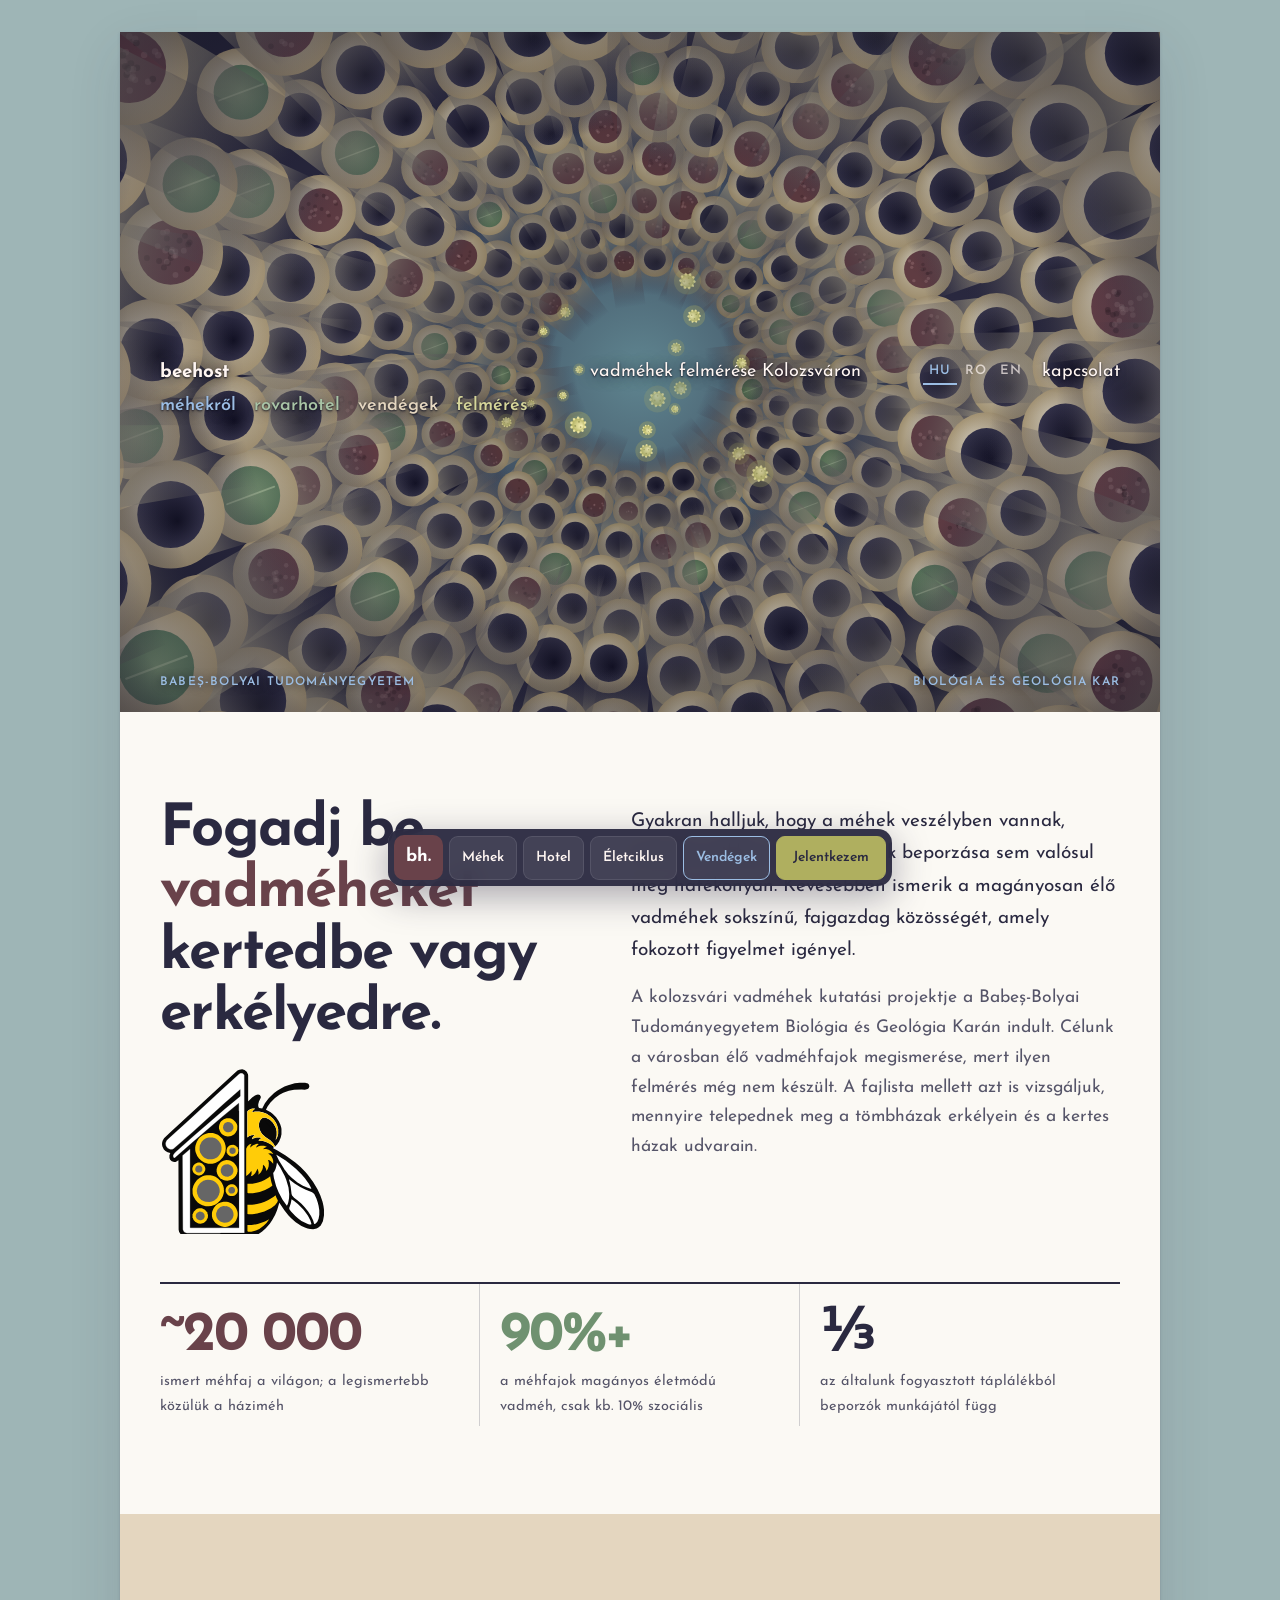
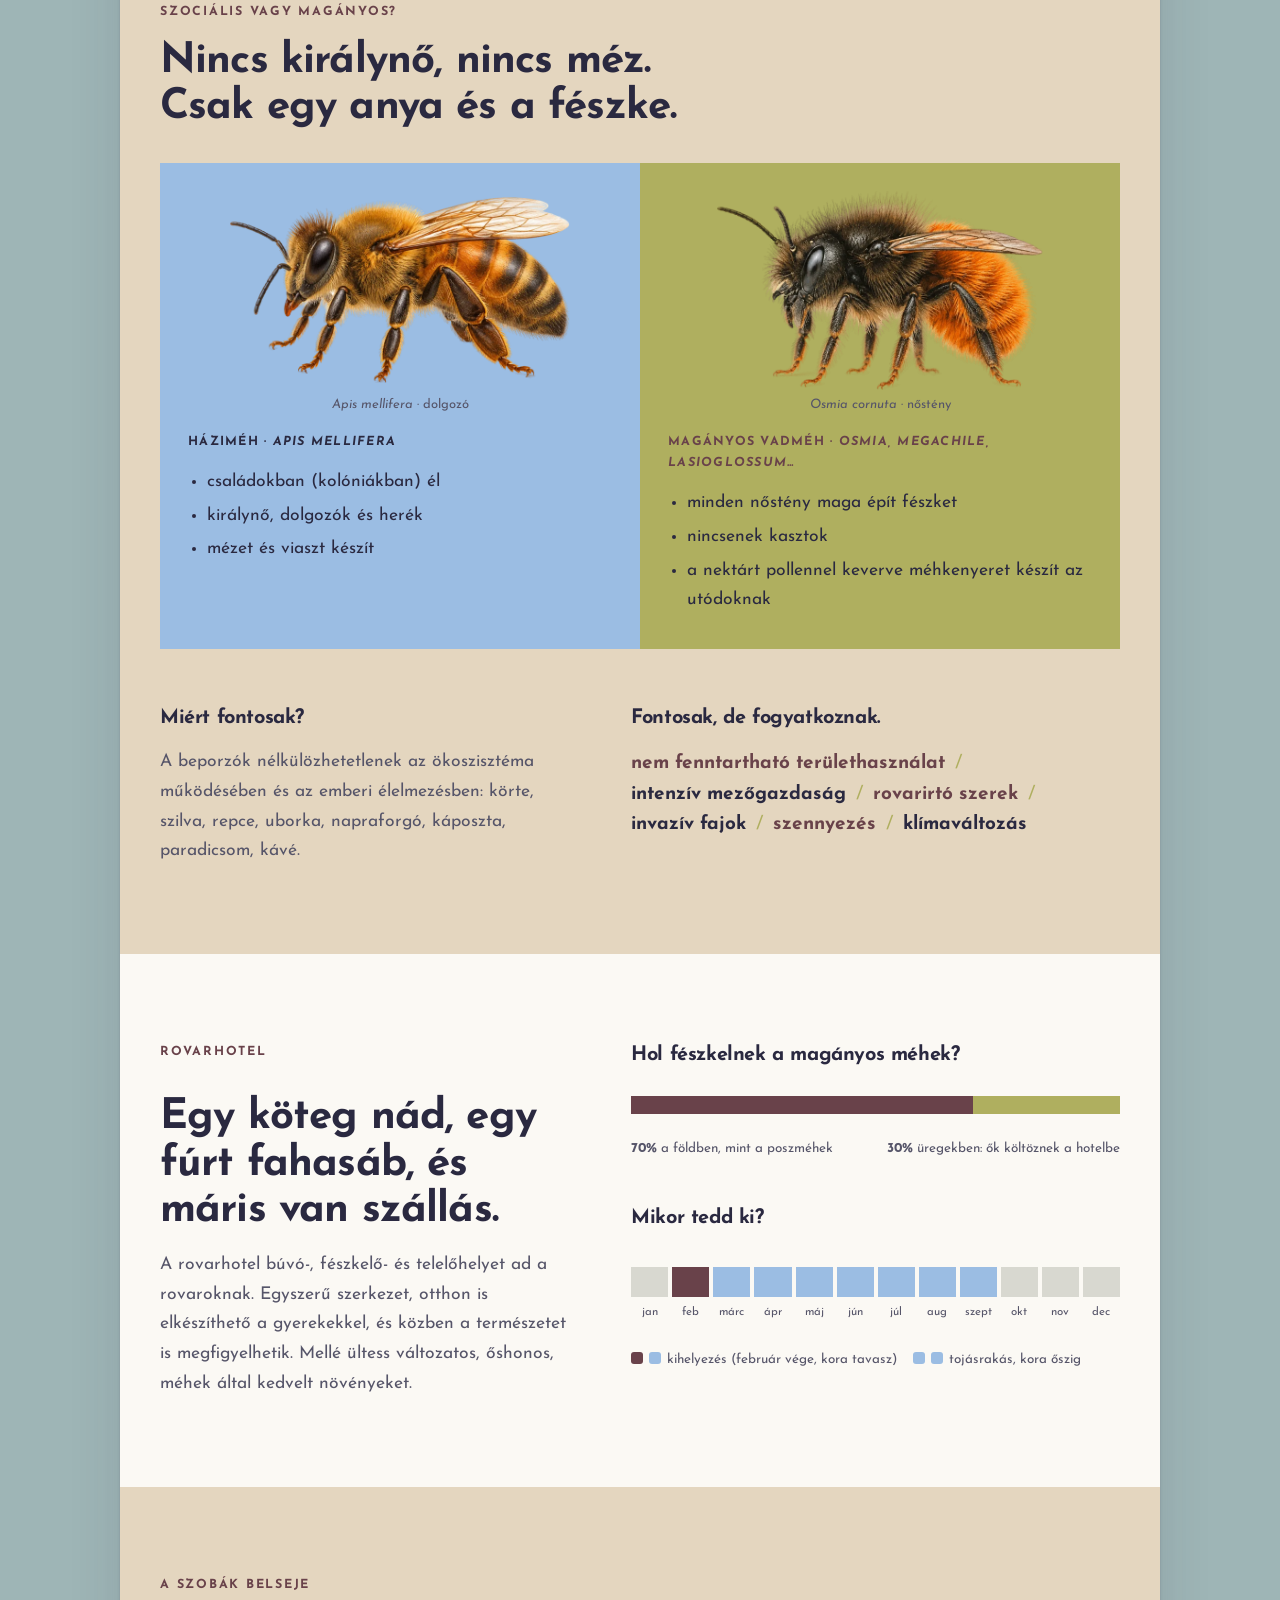
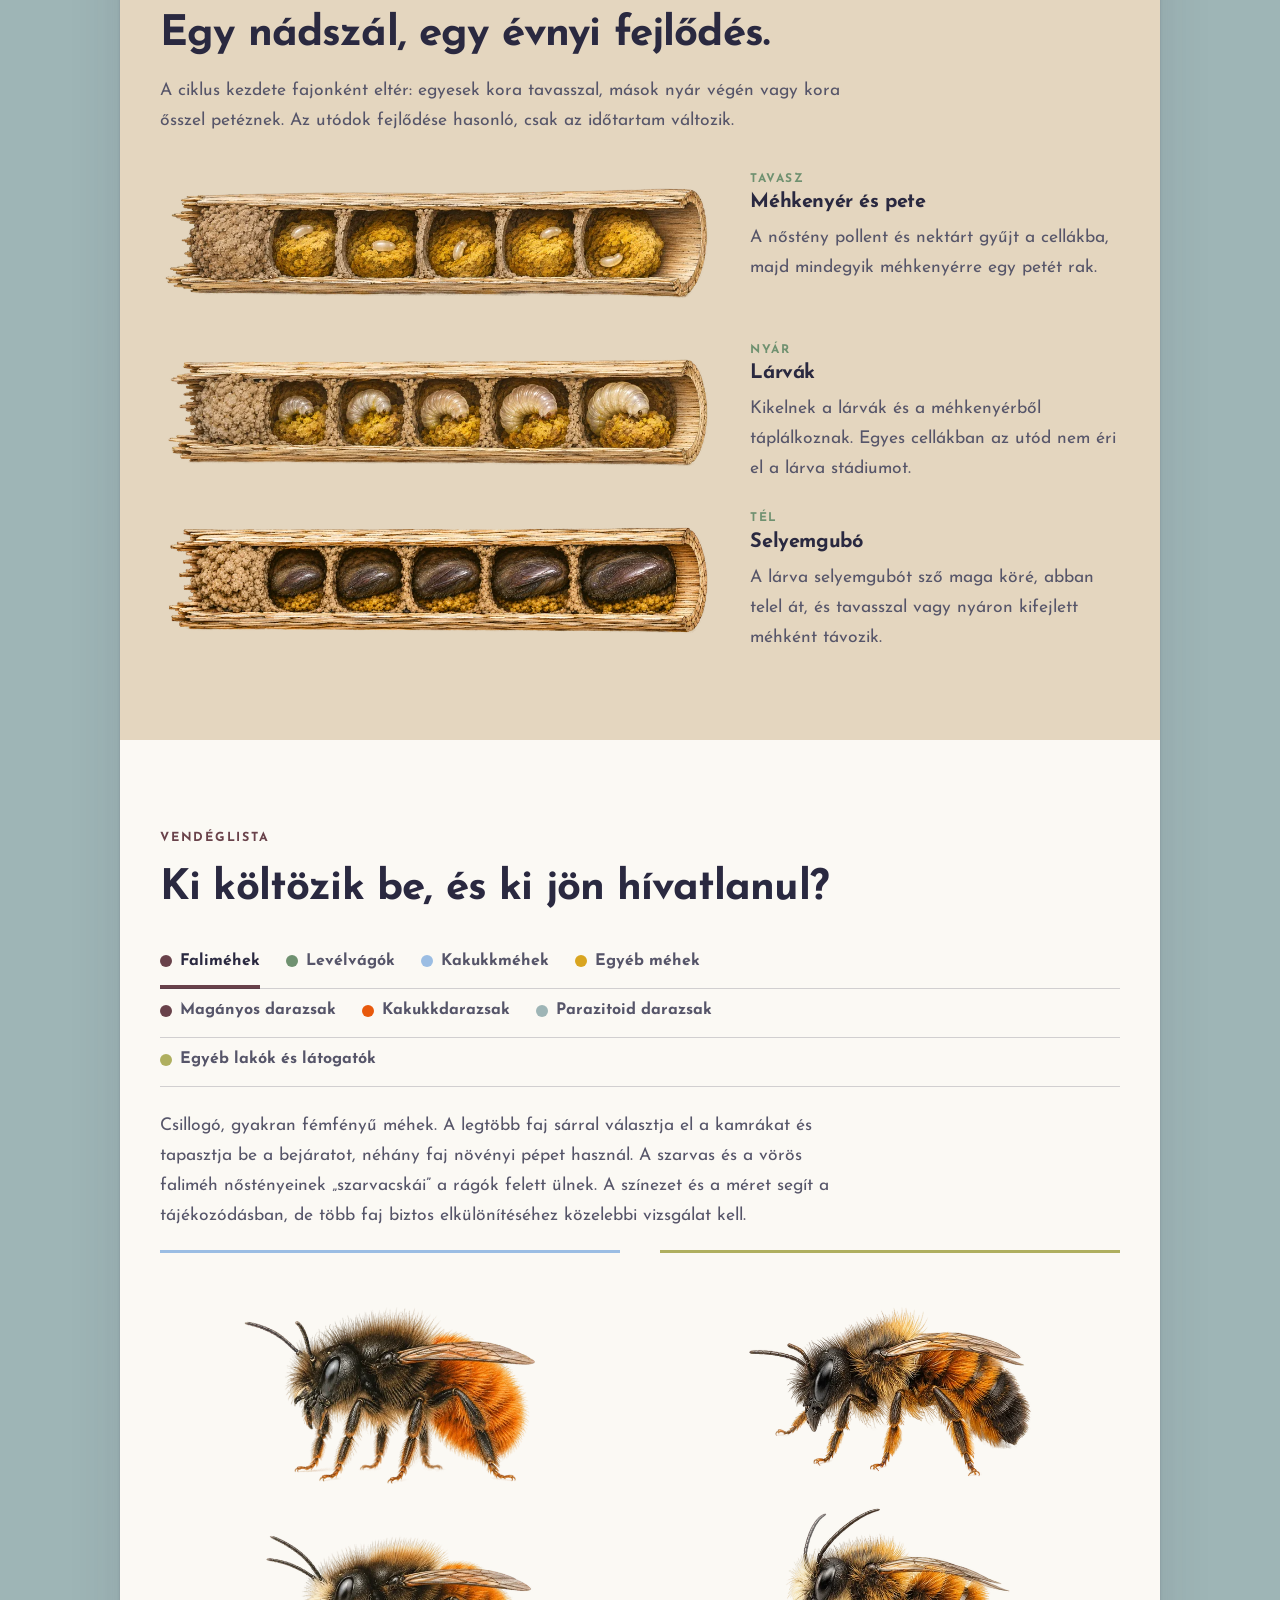
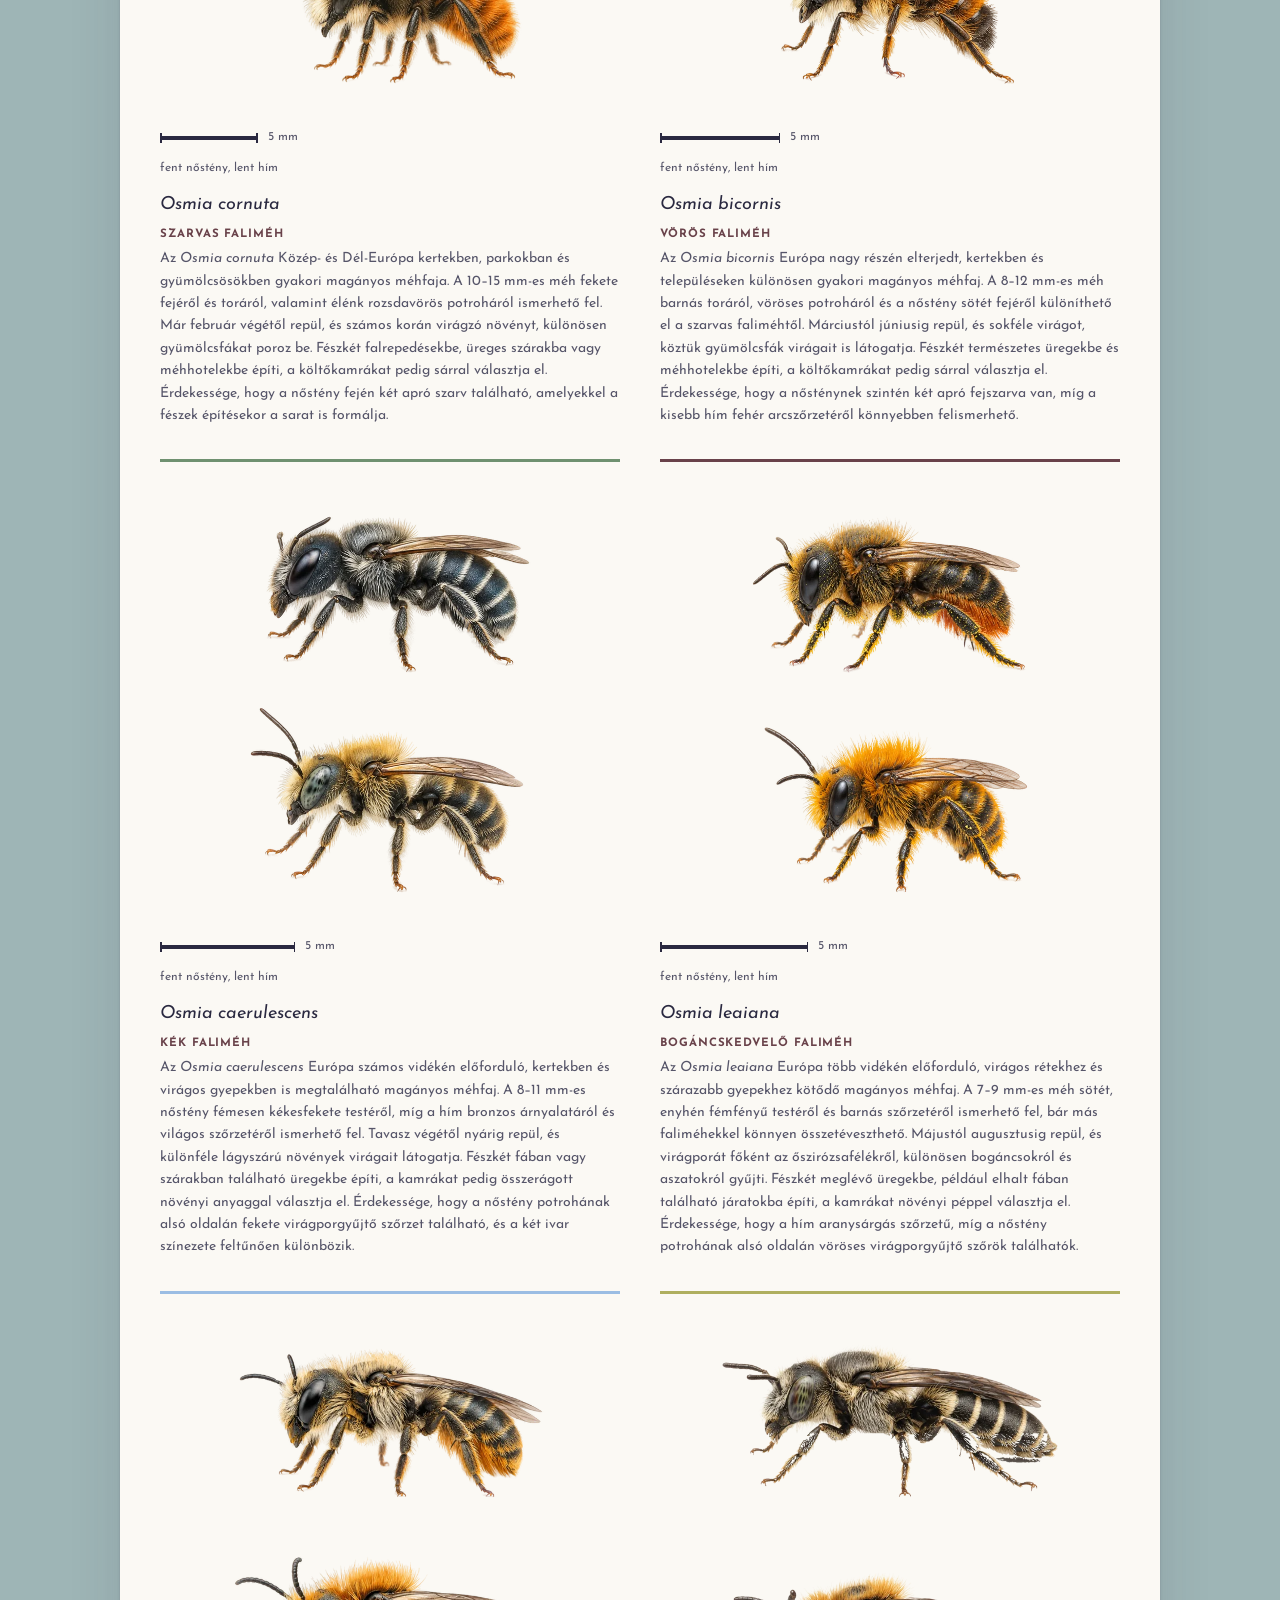
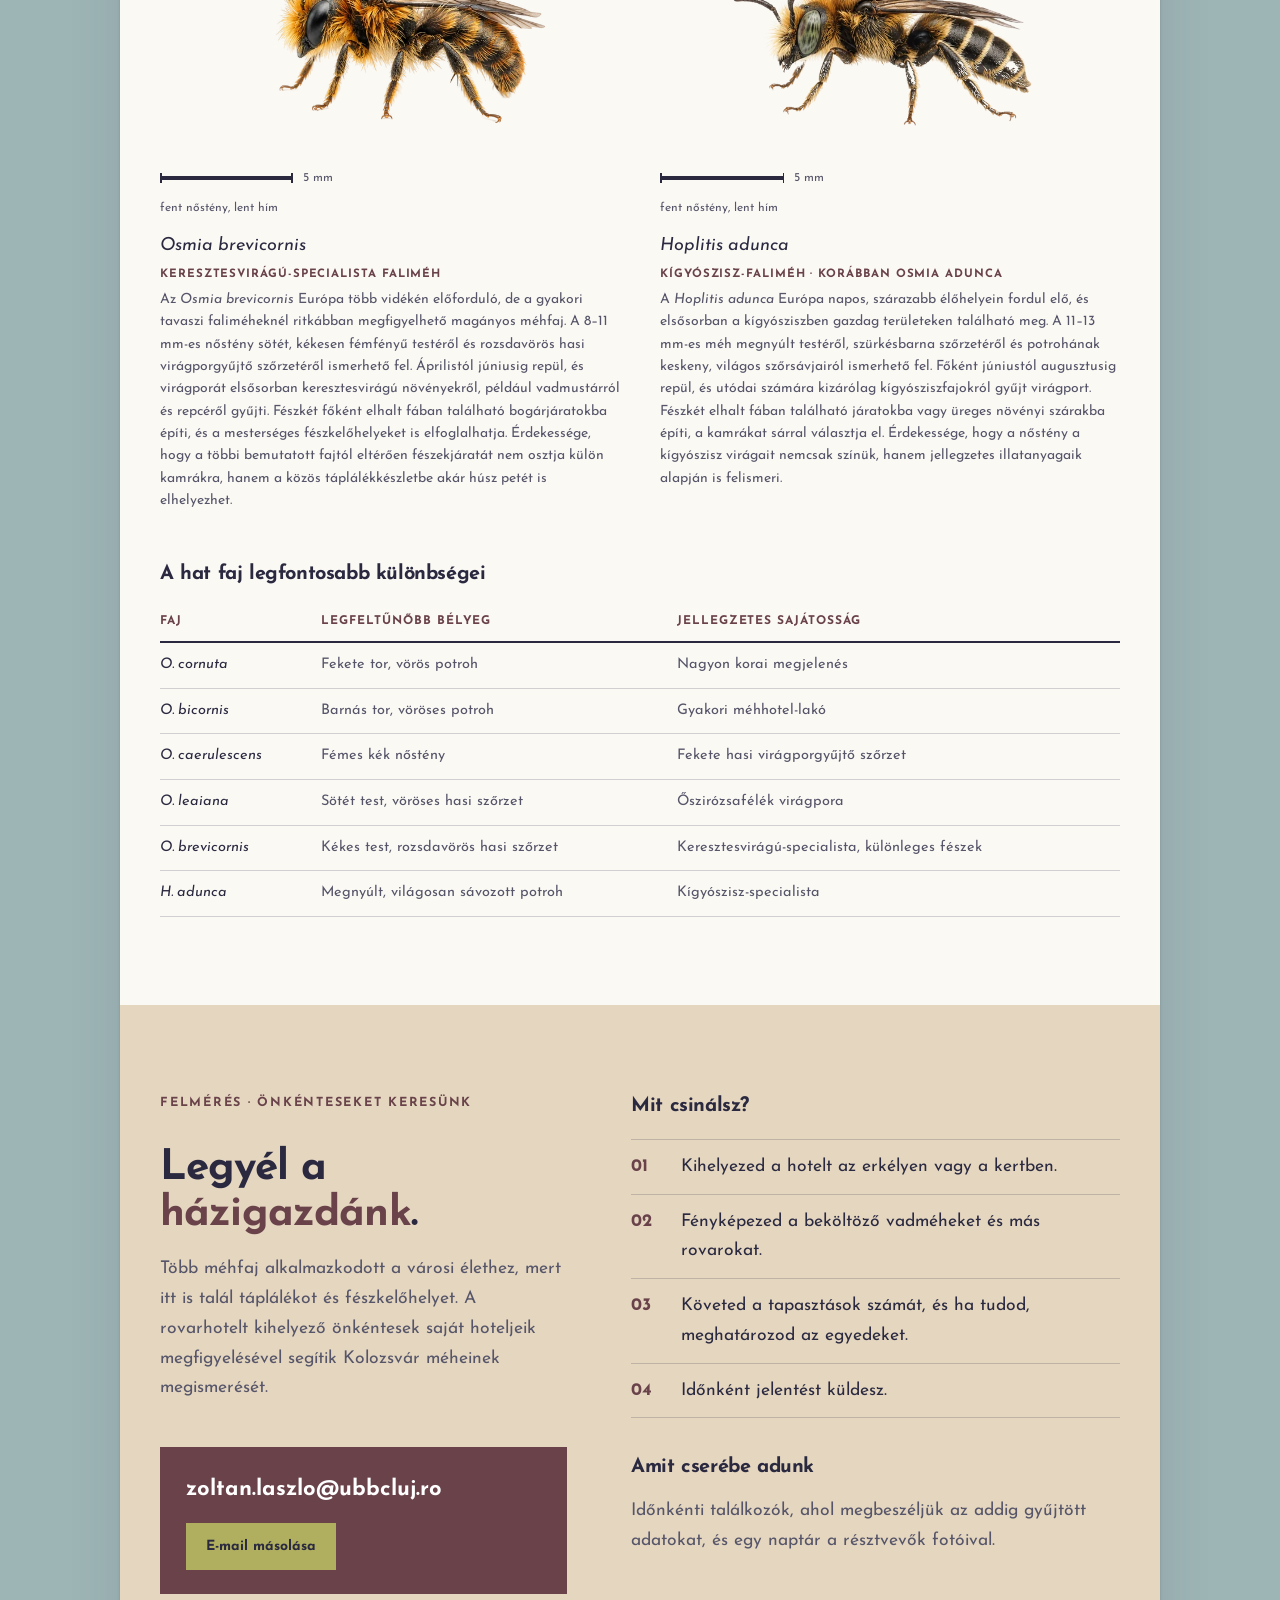
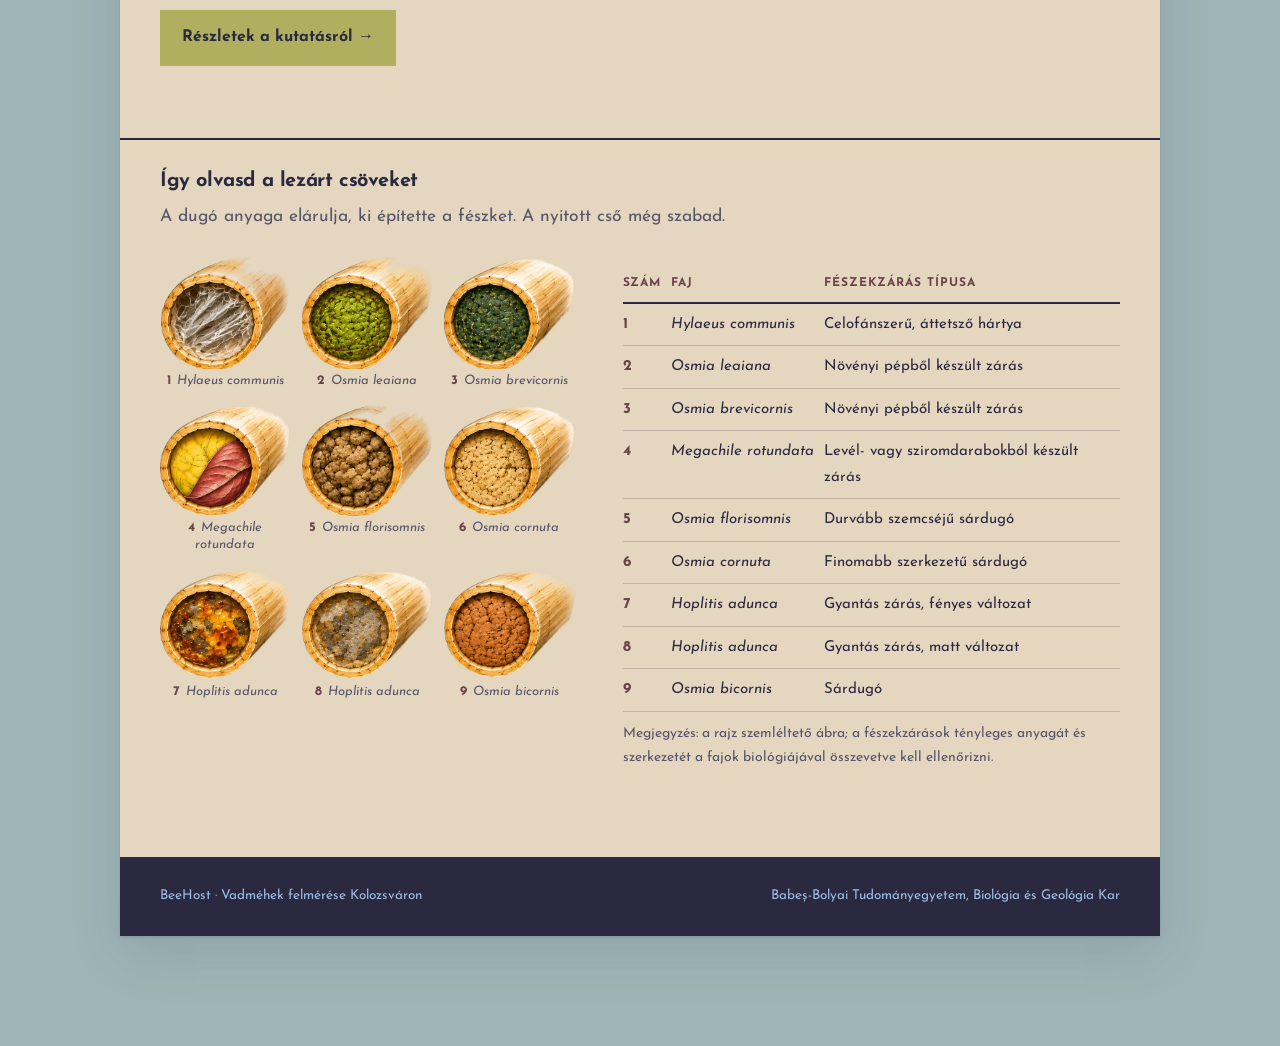
==== commit 69b4c4e8: "Add files via upload" ====
--- a/index.html
+++ b/index.html
@@ -230,7 +230,7 @@
 const ME_IMG='images/megachile-ericetorum.webp';
 const CE_IMG='images/coelioxys-elongata.webp';
 const SB_IMG='images/stelis-breviuscula.webp';
-const SC={"osmia-cornuta": 69.6, "osmia-bicornis": 67.6, "osmia-caerulescens": 66.8, "osmia-leaiana": 66.3, "osmia-brevicornis": 73.8, "hoplitis-adunca": 77.8, "megachile-ligniseca": 80, "megachile-rotundata": 80, "megachile-willughbiella": 80, "megachile-ericetorum": 80, "stelis-breviuscula": 80, "coelioxys-elongata": 80, "chrysis-ignita": 80, "chrysura-austriaca": 80, "hylaeus-communis": 80, "hylaeus-difformis": 80, "heriades-truncorum": 80, "anthidium-manicatum": 69.8, "trypoxylon-figulus": 80, "trypoxylon-clavicerum": 80, "passaloecus-corniger": 80, "passaloecus-gracilis": 80, "gasteruption-assectator": 80, "gasteruption-jaculator": 64.9, "leucospis-dorsigera": 74.9, "melittobia-acasta": 80, "ephialtes-manifestator": 66.6, "perithous-septemcinctorius": 80, "sapyga-quinquepunctata": 76.6, "sapyga-clavicornis": 79.0, "sapygina-decemguttata": 76.4, "ancistrocerus-antilope": 66.7, "ancistrocerus-nigricornis": 80, "auplopus-carbonarius": 62.6, "dipogon-bifasciatus": 77.0, "trichodes-alvearius": 71.2, "sitaris-muralis": 63.7, "anthrax-anthrax": 57.9, "cacoxenus-indagator": 60.2, "ptinus-sexpunctatus": 68.0, "monodontomerus-obscurus": 77.1, "pteromalus-venustus": 70.1, "dibrachys-microgastri": 80, "euodynerus-posticus": 57.3, "megatoma-undata": 68.8, "solierella-compedita": 71.6, "hedychridium-monochroum": 69.7, "trichrysis-cyanea": 80, "microdynerus-nugdunensis": 61.8, "nitela-spinolae": 80, "amobia-signata": 57.6};
+const SC={"osmia-cornuta": 69.6, "osmia-bicornis": 67.6, "osmia-caerulescens": 66.8, "osmia-leaiana": 66.3, "osmia-brevicornis": 73.8, "hoplitis-adunca": 77.8, "megachile-ligniseca": 80, "megachile-rotundata": 80, "megachile-willughbiella": 80, "megachile-ericetorum": 80, "stelis-breviuscula": 80, "coelioxys-elongata": 80, "chrysis-ignita": 80, "chrysura-austriaca": 80, "hylaeus-communis": 80, "hylaeus-difformis": 80, "heriades-truncorum": 80, "anthidium-manicatum": 69.8, "trypoxylon-figulus": 80, "trypoxylon-clavicerum": 80, "passaloecus-corniger": 80, "passaloecus-gracilis": 80, "gasteruption-assectator": 80, "gasteruption-jaculator": 64.9, "leucospis-dorsigera": 74.9, "melittobia-acasta": 80, "ephialtes-manifestator": 66.6, "perithous-septemcinctorius": 80, "sapyga-quinquepunctata": 76.6, "sapyga-clavicornis": 79.0, "sapygina-decemguttata": 76.4, "ancistrocerus-antilope": 66.7, "ancistrocerus-nigricornis": 80, "auplopus-carbonarius": 62.6, "dipogon-bifasciatus": 77.0, "trichodes-alvearius": 71.2, "sitaris-muralis": 63.7, "anthrax-anthrax": 57.9, "cacoxenus-indagator": 60.2, "ptinus-sexpunctatus": 68.0, "monodontomerus-obscurus": 77.1, "pteromalus-venustus": 70.1, "dibrachys-microgastri": 80, "euodynerus-posticus": 57.3, "megatoma-undata": 68.8, "solierella-compedita": 71.6, "hedychridium-monochroum": 69.7, "trichrysis-cyanea": 80, "microdynerus-nugdunensis": 61.8, "nitela-spinolae": 80, "amobia-signata": 57.6, "chelostoma-florisomne": 80, "anthophora-plumipes": 80, "pemphredon-lethifer": 80, "spilomena-troglodytes": 80, "polysphincta-tuberosa": 80, "chaetodactylus-osmiae": 80, "megachile-sculpturalis": 80, "isodontia-mexicana": 80, "parus-major": 80};
 const SBAR={"osmia-cornuta": {"bar": 21.26, "mag": 1}, "osmia-bicornis": {"bar": 26.16, "mag": 1}, "osmia-caerulescens": {"bar": 29.43, "mag": 1}, "osmia-leaiana": {"bar": 32.24, "mag": 1}, "osmia-brevicornis": {"bar": 28.89, "mag": 1}, "hoplitis-adunca": {"bar": 27.05, "mag": 1}, "megachile-ligniseca": {"bar": 23.13, "mag": 1}, "megachile-rotundata": {"bar": 42.24, "mag": 1}, "megachile-willughbiella": {"bar": 24.37, "mag": 1}, "megachile-ericetorum": {"bar": 23.6, "mag": 1}, "stelis-breviuscula": {"bar": 69.37, "mag": 1}, "coelioxys-elongata": {"bar": 32.31, "mag": 1}, "chrysis-ignita": {"bar": 36.76, "mag": 1}, "chrysura-austriaca": {"bar": 32.89, "mag": 1}, "hylaeus-communis": {"bar": 58.88, "mag": 1}, "hylaeus-difformis": {"bar": 48.66, "mag": 1}, "heriades-truncorum": {"bar": 58.88, "mag": 1}, "anthidium-manicatum": {"bar": 22.21, "mag": 1}, "trypoxylon-figulus": {"bar": 37.34, "mag": 1}, "trypoxylon-clavicerum": {"bar": 60.37, "mag": 1}, "passaloecus-corniger": {"bar": 59.61, "mag": 1}, "passaloecus-gracilis": {"bar": 69.58, "mag": 1}, "gasteruption-assectator": {"bar": 29.11, "mag": 1}, "gasteruption-jaculator": {"bar": 17.58, "mag": 1}, "leucospis-dorsigera": {"bar": 27.85, "mag": 1}, "melittobia-acasta": {"bar": 56.43, "mag": 1, "mm": 1}, "ephialtes-manifestator": {"bar": 17.08, "mag": 1}, "perithous-septemcinctorius": {"bar": 15.3, "mag": 1}, "sapyga-quinquepunctata": {"bar": 38.38, "mag": 1}, "sapyga-clavicornis": {"bar": 33.9, "mag": 1}, "sapygina-decemguttata": {"bar": 57.85, "mag": 1}, "ancistrocerus-antilope": {"bar": 24.59, "mag": 1}, "ancistrocerus-nigricornis": {"bar": 33.5, "mag": 1}, "auplopus-carbonarius": {"bar": 28.4, "mag": 1}, "dipogon-bifasciatus": {"bar": 38.56, "mag": 1}, "trichodes-alvearius": {"bar": 22.11, "mag": 1}, "sitaris-muralis": {"bar": 23.19, "mag": 1}, "anthrax-anthrax": {"bar": 15.29, "mag": 1}, "cacoxenus-indagator": {"bar": 14.43, "mag": 1, "mm": 1}, "ptinus-sexpunctatus": {"bar": 17.18, "mag": 1, "mm": 2}, "monodontomerus-obscurus": {"bar": 15.02, "mag": 1, "mm": 1}, "dibrachys-microgastri": {"bar": 20.62, "mag": 1, "mm": 1}, "megatoma-undata": {"bar": 16.31, "mag": 1, "mm": 1}, "trichrysis-cyanea": {"bar": 19.69, "mag": 1, "mm": 2}, "hedychridium-monochroum": {"bar": 17.6, "mag": 1, "mm": 1}, "solierella-compedita": {"bar": 27.12, "mag": 1, "mm": 2}, "euodynerus-posticus": {"bar": 22.35, "mag": 1}, "nitela-spinolae": {"bar": 28.8, "mag": 1, "mm": 2}};
 const CI_IMG='images/chrysis-ignita.webp';
 const AA_IMG='images/ancistrocerus-antilope.webp';
@@ -256,6 +256,15 @@
 const EM_IMG='images/ephialtes-manifestator.webp';
 const PS_IMG='images/perithous-septemcinctorius.webp';
 const TA_IMG='images/trichodes-alvearius.webp';
+const PM_IMG='images/parus-major.webp';
+const IM_IMG='images/isodontia-mexicana.webp';
+const MS_IMG='images/megachile-sculpturalis.webp';
+const CO_IMG='images/chaetodactylus-osmiae.webp';
+const PT_IMG='images/polysphincta-tuberosa.webp';
+const ST_IMG='images/spilomena-troglodytes.webp';
+const PL_IMG='images/pemphredon-lethifer.webp';
+const APL_IMG='images/anthophora-plumipes.webp';
+const CF_IMG='images/chelostoma-florisomne.webp';
 const AS_IMG='images/amobia-signata.webp';
 const NS_IMG='images/nitela-spinolae.webp';
 const MN_IMG='images/microdynerus-nugdunensis.webp';
@@ -281,25 +290,25 @@
  {"id": "leaf", "name": {"hu": "Levélvágók", "ro": "Tăietoare de frunze", "en": "Leafcutter bees"}, "d": {"hu": "Nagy rágóikkal kör alakú darabokat vágnak a levelekből, és ezekből építik a fészket. Ha a kertben kerek rágásnyomokat látsz, ők jártak ott. A bejáratot levéllel vagy sziromdarabbal zárják.", "ro": "Cu mandibulele mari taie bucăți rotunde din frunze și își construiesc cuibul din ele. Urmele circulare de pe frunze le trădează prezența. Intrarea o astupă cu frunze sau petale.", "en": "With their large mandibles they cut round pieces out of leaves and build their nests from them. Round notches on leaves in your garden show they have been there. They seal the entrance with pieces of leaf or petal."},"cmp": {"hu": {"t": "A négy levélvágó legfontosabb különbségei", "h": ["Faj", "Legfeltűnőbb bélyeg", "Jellegzetes sajátosság"], "r": [["M. ligniseca", "Nagy, sötét test, vöröses-narancs hasi szőrzet", "Bogáncsféléken gyűjt, korhadt fában fészkel"], ["M. rotundata", "Kicsi (6–9 mm), fehéres hasi szőrzet", "Lucernabeporzó, tenyésztik is"], ["M. willughbiella", "Élénk narancsvörös hasi szőrzet; a hím elülső lába kiszélesedett", "Gyakori kerti és méhhotel-lakó"], ["M. ericetorum", "Világos potrohsávok, fehéres hasi szőrzet", "Gyantával épít, nem levéllel"]]}, "ro": {"t": "Cele mai importante diferențe dintre cele patru tăietoare de frunze", "h": ["Specia", "Trăsătura cea mai vizibilă", "Particularitatea"], "r": [["M. ligniseca", "Corp mare, întunecat, peri ventrali roșiatic-portocalii", "Adună de pe ciulini, cuibărește în lemn mort"], ["M. rotundata", "Mică (6–9 mm), peri ventrali albicioși", "Polenizator al lucernei, crescută și artificial"], ["M. willughbiella", "Peri ventrali portocaliu-roșcați vii; masculul cu picioare anterioare lățite", "Locatar frecvent al grădinilor și hotelurilor"], ["M. ericetorum", "Benzi abdominale deschise, peri ventrali albicioși", "Construiește cu rășină, nu cu frunze"]]}, "en": {"t": "Key differences between the four leafcutter bees", "h": ["Species", "Most visible feature", "Distinctive trait"], "r": [["M. ligniseca", "Large, dark body, reddish-orange pollen hairs", "Forages on thistles, nests in dead wood"], ["M. rotundata", "Small (6–9 mm), whitish pollen hairs", "Alfalfa pollinator, also reared commercially"], ["M. willughbiella", "Bright orange-red pollen hairs; male with widened front legs", "Common in gardens and bee hotels"], ["M. ericetorum", "Pale abdominal bands, whitish pollen hairs", "Builds with resin, not leaves"]]}}, "s":[{"sci": "Megachile ligniseca", "name": {"hu": "", "ro": "", "en": ""}, "txt": {"hu": "A Megachile ligniseca Európa mérsékelt övében elterjedt, erdőszéleken, kertekben és virágos réteken élő magányos méhfaj. A 12–16 mm-es méh erőteljes, sötét testéről és a nőstény vöröses-narancssárga hasi virágporgyűjtő szőrzetéről ismerhető fel. Júniustól augusztusig repül, főként bogáncsokon és más fészkesvirágzatúakon. Fészkét elhalt fában lévő járatokba és más üregekbe építi, a kamrákat levéldarabokkal béleli. Érdekessége, hogy erős rágóival szabályos levélkorongokat vág ki.", "ro": "Megachile ligniseca este o albină solitară răspândită în zona temperată a Europei, la marginea pădurilor, în grădini și fânețe înflorite. Albina de 12–16 mm se recunoaște după corpul robust, întunecat, și peria de polen roșiatic-portocalie de sub abdomenul femelei. Zboară din iunie până în august, mai ales pe ciulini și alte Asteraceae. Își construiește cuibul în galerii din lemn mort și alte cavități, iar celulele le căptușește cu bucăți de frunze. O particularitate: cu mandibulele puternice taie discuri regulate din frunze.", "en": "Megachile ligniseca is a solitary bee of temperate Europe, living at woodland edges, in gardens and flowery meadows. The 12–16 mm bee is recognised by its robust, dark body and the female's reddish-orange pollen hairs under the abdomen. It flies from June to August, mainly on thistles and other members of the daisy family. It nests in tunnels in dead wood and other cavities and lines its cells with leaf pieces. A curious detail: it cuts neat leaf discs with its strong mandibles."},"img":ML_IMG},
 {"sci": "Megachile rotundata", "name": {"hu": "lucernaszabóméh", "ro": "albina tăietoare de frunze a lucernei", "en": "alfalfa leafcutter bee"}, "txt": {"hu": "A Megachile rotundata európai eredetű, mára világszerte elterjedt magányos méhfaj. A 6–9 mm-es, zömök méh nőstényének hasi oldalán fehéres virágporgyűjtő szőrzet van, a hím kisebb és karcsúbb. Nyáron repül, főként lucernán és herefajokon. Fészkét üreges szárakba, fajáratokba vagy méhhotelekbe építi, a kamrákat kivágott levéldarabokból formálja. Érdekessége, hogy a lucerna beporzására tenyésztik is, mert sokszor hatékonyabb a háziméhnél.", "ro": "Megachile rotundata este o albină solitară originară din Europa, răspândită astăzi în toată lumea. Femela acestei albine îndesate, de 6–9 mm, are sub abdomen o perie de polen albicioasă; masculul este mai mic și mai zvelt. Zboară vara, mai ales pe lucernă și trifoi. Își construiește cuibul în tulpini goale, galerii din lemn sau hoteluri pentru albine, iar celulele le formează din bucăți de frunze. O particularitate: este crescută pentru polenizarea lucernei, deoarece adesea e mai eficientă decât albina meliferă.", "en": "Megachile rotundata is a solitary bee of European origin, now found worldwide. The female of this stocky 6–9 mm bee has whitish pollen hairs under the abdomen; the male is smaller and slimmer. It flies in summer, mainly on alfalfa and clovers. It nests in hollow stems, tunnels in wood or bee hotels and builds its cells from cut leaf pieces. A curious detail: it is reared to pollinate alfalfa, because it often does the job better than the honey bee."},"img":MR_IMG},
 {"sci": "Megachile willughbiella", "name": {"hu": "Willughby-féle levélvágó méh", "ro": "", "en": "Willughby’s leafcutter bee"}, "txt": {"hu": "A Megachile willughbiella Európa nagy részén elterjedt, kertekben, erdőszéleken és virágos gyepekben gyakori magányos méhfaj. A 12–16 mm-es, zömök méh nőstényének hasán élénk narancsvörös virágporgyűjtő szőrzet van, a hímet kiszélesedett, világos szőrű elülső lábai jelzik. Májustól augusztusig repül, főként pillangósvirágúakon. Fészkét fában lévő üregekbe vagy méhhotelekbe építi, a kamrákat levéldarabokkal béleli. Érdekessége, hogy a hím különleges elülső lábaival párzáskor a nőstényt tartja.", "ro": "Megachile willughbiella este o albină solitară răspândită în mare parte a Europei, frecventă în grădini, la marginea pădurilor și în pajiști înflorite. Femela acestei albine îndesate, de 12–16 mm, are sub abdomen o perie de polen portocaliu-roșcată vie, iar masculul se recunoaște după picioarele anterioare lățite, cu peri deschiși. Zboară din mai până în august, mai ales pe leguminoase. Își construiește cuibul în cavități din lemn sau în hoteluri pentru albine, iar celulele le căptușește cu bucăți de frunze. O particularitate: masculul ține femela cu picioarele anterioare speciale în timpul împerecherii.", "en": "Megachile willughbiella is a solitary bee found across most of Europe, common in gardens, woodland edges and flowery grasslands. The female of this stocky 12–16 mm bee has bright orange-red pollen hairs under the abdomen; the male is marked by widened, pale-haired front legs. It flies from May to August, mainly on legumes. It nests in cavities in wood or in bee hotels and lines its cells with leaf pieces. A curious detail: the male holds the female with his special front legs during mating."},"img":MW_IMG},
-{"sci": "Megachile ericetorum", "name": {"hu": "", "ro": "", "en": ""}, "txt": {"hu": "A Megachile ericetorum Közép- és Dél-Európában elterjedt, napos gyepeken és száraz, virágos élőhelyeken élő magányos méhfaj. A 12–16 mm-es méh barnás szőrzetéről, világos potrohsávjairól és a nőstény fehéres hasi virágporgyűjtő szőrzetéről ismerhető fel. Nyáron repül, főként baltacimon és somkórón. Fészkét üregekbe, szárakba vagy méhhotelekbe építi. Érdekessége, hogy a többi levélvágótól eltérően nem levéldarabokkal, hanem gyantával és apró részecskékkel építkezik.", "ro": "Megachile ericetorum este o albină solitară răspândită în Europa Centrală și de Sud, în pajiști însorite și habitate uscate, bogate în flori. Albina de 12–16 mm se recunoaște după perii brunii, benzile deschise de pe abdomen și peria de polen albicioasă a femelei. Zboară vara, mai ales pe sparcetă și sulfină. Își construiește cuibul în cavități, tulpini sau hoteluri pentru albine. O particularitate: spre deosebire de celelalte tăietoare de frunze, construiește nu cu frunze, ci cu rășină și particule mici.", "en": "Megachile ericetorum is a solitary bee of Central and Southern Europe, living in sunny grasslands and dry, flower-rich habitats. The 12–16 mm bee is recognised by its brownish hair, pale abdominal bands and the female's whitish pollen hairs. It flies in summer, mainly on sainfoin and melilot. It nests in cavities, stems or bee hotels. A curious detail: unlike other leafcutter bees, it builds with resin and small particles rather than leaf pieces."},"img":ME_IMG}]},
+{"sci": "Megachile ericetorum", "name": {"hu": "", "ro": "", "en": ""}, "txt": {"hu": "A Megachile ericetorum Közép- és Dél-Európában elterjedt, napos gyepeken és száraz, virágos élőhelyeken élő magányos méhfaj. A 12–16 mm-es méh barnás szőrzetéről, világos potrohsávjairól és a nőstény fehéres hasi virágporgyűjtő szőrzetéről ismerhető fel. Nyáron repül, főként baltacimon és somkórón. Fészkét üregekbe, szárakba vagy méhhotelekbe építi. Érdekessége, hogy a többi levélvágótól eltérően nem levéldarabokkal, hanem gyantával és apró részecskékkel építkezik.", "ro": "Megachile ericetorum este o albină solitară răspândită în Europa Centrală și de Sud, în pajiști însorite și habitate uscate, bogate în flori. Albina de 12–16 mm se recunoaște după perii brunii, benzile deschise de pe abdomen și peria de polen albicioasă a femelei. Zboară vara, mai ales pe sparcetă și sulfină. Își construiește cuibul în cavități, tulpini sau hoteluri pentru albine. O particularitate: spre deosebire de celelalte tăietoare de frunze, construiește nu cu frunze, ci cu rășină și particule mici.", "en": "Megachile ericetorum is a solitary bee of Central and Southern Europe, living in sunny grasslands and dry, flower-rich habitats. The 12–16 mm bee is recognised by its brownish hair, pale abdominal bands and the female's whitish pollen hairs. It flies in summer, mainly on sainfoin and melilot. It nests in cavities, stems or bee hotels. A curious detail: unlike other leafcutter bees, it builds with resin and small particles rather than leaf pieces."},"img":ME_IMG}, {"sci": "Megachile sculpturalis", "name": {"hu": "ázsiai óriásgyantaméh", "ro": "", "en": "Giant resin bee"}, "txt": {"hu": "Az ázsiai óriásgyantaméh (Megachilidae) Kelet-Ázsiában őshonos, Európában adventív, nagy termetű magányos méh. A nőstény mintegy 20–27 mm hosszú; feje és potroha sötét, tora vörösesbarna szőrzetű. Meglévő üregekbe fészkel, a kamrák építéséhez gyantát és más anyagokat használ. Sokféle növény virágait látogatja; Európában többek között a japánakác (Styphnolobium japonicum) fontos táplálékforrása. Kelet-Ázsiából Észak-Amerikába és Európába is bekerült; az észak-amerikai terjedés már a 20. század végén ismertté vált. Franciaországban 2008-ban jelezték először, azóta számos országban kimutatták.", "ro": "Albina-gigant de rășină asiatică (Megachilidae) este o albină solitară de talie mare, nativă în Asia de Est și adventivă în Europa. Femela are circa 20–27 mm; capul și abdomenul sunt închise la culoare, toracele are perișori brun-roșcați. Cuibărește în cavități existente și folosește rășină și alte materiale pentru construirea celulelor. Vizitează florile multor plante; în Europa, salcâmul japonez (Styphnolobium japonicum) este o sursă importantă de hrană. A ajuns din Asia de Est în America de Nord și în Europa; răspândirea în America de Nord era cunoscută deja la sfârșitul secolului XX. În Franța a fost semnalată prima dată în 2008, iar de atunci a fost găsită în numeroase țări.", "en": "The giant resin bee (Megachilidae) is a large solitary bee native to East Asia and introduced to Europe. The female is about 20–27 mm long, with a dark head and abdomen and a thorax covered in reddish-brown hair. It nests in existing cavities and builds its cells from resin and other materials. It visits the flowers of many plants; in Europe the Japanese pagoda tree (Styphnolobium japonicum) is an important food source. It has reached North America and Europe from East Asia; its spread in North America was known by the late 20th century. It was first reported in France in 2008 and has since been found in many countries."}, "note": {"label": {"hu": "Méhecskehotel-kapcsolat és erdélyi vonatkozás", "ro": "Legătura cu hotelurile pentru albine și relevanța pentru Transilvania", "en": "Bee-hotel link and Transylvanian relevance"}, "hu": "Igazoltan foglal el nagyobb átmérőjű (gyakran 8–12 mm körüli) bambusz-, nád- és faüregeket; városi méhecskehotelekben jelentős arányt is elérhet. Fészekhelyért más üreglakó méhekkel versenghet; az őshonos populációkra gyakorolt tartós hatás mértéke még nem teljesen ismert. A térségben a faj célzott keresése indokolt, különösen nyáron, nagyobb furatok és virágzó díszfák közelében; Kolozsváron parkok, kertek és egyetemi fészeksegédeszközök alkalmas monitorozási helyek lehetnek. Ellenőrzött erdélyi vagy kolozsvári hoteladat nincs.", "ro": "Ocupă în mod confirmat cavități mai largi (adesea de circa 8–12 mm) din bambus, stuf și lemn; în hotelurile pentru albine din orașe poate ajunge la o pondere însemnată. Poate concura pentru locuri de cuibărit cu alte albine care cuibăresc în cavități; efectul de durată asupra populațiilor native nu este pe deplin cunoscut. În regiune este justificată căutarea țintită a speciei, mai ales vara, lângă găuri mai mari și arbori ornamentali înfloriți; la Cluj, parcurile, grădinile și hotelurile universitare pot fi locuri potrivite de monitorizare. Nu există date verificate din hoteluri din Transilvania sau Cluj.", "en": "It is confirmed to occupy wider (often about 8–12 mm) bamboo, reed and wood cavities and can make up a substantial share of urban bee hotels. It may compete with other cavity-nesting bees for nest sites; its long-term effect on native populations is not yet fully known. Targeted searches are warranted in the region, especially in summer near larger holes and flowering ornamental trees; in Cluj, parks, gardens and university nest aids are suitable monitoring sites. There are no verified hotel records from Transylvania or Cluj."}, "img":MS_IMG}]},
  {"id": "cuc", "name": {"hu": "Kakukkméhek", "ro": "Albine cuc", "en": "Cuckoo bees"}, "d": {"hu": "A kakukkméhek nem építenek fészket és nem gyűjtenek virágport, ezért hiányzik róluk a pollengyűjtő szőrzet. A nőstény egy másik méh fészkének cellájába csempészi a petéjét, és a kikelő lárva a gazda által felhalmozott táplálékot eszi meg. A rovarhotelben a gazdáikat követik: a faliméhek és a levélvágók fészkei körül jelennek meg.", "ro": "Albinele cuc nu își construiesc cuib și nu adună polen, de aceea le lipsește peria de colectare a polenului. Femela își strecoară oul în celula din cuibul altei albine, iar larva care eclozează mănâncă hrana adunată de gazdă. În hotelul pentru insecte își urmează gazdele: apar în jurul cuiburilor albinelor zidar și ale tăietoarelor de frunze.", "en": "Cuckoo bees build no nests and collect no pollen, so they lack pollen-collecting hairs. The female slips her egg into a cell in another bee's nest, and the larva that hatches eats the food the host stored. In an insect hotel they follow their hosts, turning up around the nests of mason bees and leafcutter bees."}, "s": [{"sci": "Stelis breviuscula", "name": {"hu": "rövid kakukkméh", "ro": "", "en": ""}, "txt": {"hu": "A Stelis breviuscula Európa nagy részén előforduló, apró, 4–6 mm-es kakukkméh. Fekete testén, a potrohán világos szőrfoltok láthatók. Ott fordul elő, ahol gazdája, főként a Heriades truncorum fészkel. Nem épít fészket és nem gyűjt virágport, petéit más méhek költőkamráiba rakja. Lárvája a gazda táplálékkészletén fejlődik.", "ro": "Stelis breviuscula este o albină cuc mică, de 4–6 mm, prezentă în mare parte a Europei. Corpul este negru, cu pete de peri deschiși pe abdomen. Apare acolo unde cuibărește gazda sa, mai ales Heriades truncorum. Nu își construiește cuib și nu adună polen, ci își depune ouăle în celulele altor albine. Larva se dezvoltă pe rezerva de hrană a gazdei.", "en": "Stelis breviuscula is a tiny cuckoo bee, 4–6 mm long, found across much of Europe. Its black body has patches of pale hair on the abdomen. It occurs wherever its host, mainly Heriades truncorum, nests. It builds no nest and collects no pollen, laying its eggs in other bees' brood cells instead. Its larva develops on the host's food store."},"img":SB_IMG}, {"sci": "Coelioxys elongata", "name": {"hu": "hosszúkás szabóméh", "ro": "", "en": ""}, "txt": {"hu": "A Coelioxys elongata Európa nagy részén előforduló, 10–13 mm-es kakukkméh, főként levélvágó méhek fészkeiben fejlődik. Sötét testén világos szőrsávok húzódnak, a nőstény potroha hosszú és hegyes. Nyáron repül, virágokon és gazdái fészkeinél látható. Petéit többek között a Megachile willughbiella költőkamráiba csempészi. Lárvája elpusztítja a gazda utódját, majd megeszi annak táplálékát.", "ro": "Coelioxys elongata este o albină cuc de 10–13 mm, prezentă în mare parte a Europei, care se dezvoltă mai ales în cuiburile tăietoarelor de frunze. Corpul întunecat are benzi de peri deschiși, iar abdomenul femelei este lung și ascuțit. Zboară vara și poate fi văzută pe flori și lângă cuiburile gazdelor. Își strecoară ouăle, printre altele, în celulele lui Megachile willughbiella. Larva ucide urmașul gazdei, apoi îi mănâncă hrana.", "en": "Coelioxys elongata is a 10–13 mm cuckoo bee found across much of Europe, developing mainly in leafcutter bee nests. Its dark body has pale hair bands, and the female's abdomen is long and pointed. It flies in summer and is seen on flowers and near its hosts' nests. It slips its eggs into the brood cells of Megachile willughbiella, among others. Its larva kills the host's offspring and then eats its food."},"img":CE_IMG}]},
- {"id": "ob", "name": {"hu": "Egyéb méhek", "ro": "Alte albine", "en": "Other bees"}, "d": {"hu": "A faliméheken és a levélvágókon kívül más magányos méhek is beköltöznek a rovarhotelbe. Az álarcosméhek a virágport a begyükben szállítják, a gyantás faliméh gyantával zárja a fészkét, a közönséges pelyhesméh pedig növényi szőrrel béleli.", "ro": "Pe lângă albinele zidar și tăietoarele de frunze, și alte albine solitare se mută în hotelul pentru insecte. Albinele cu mască transportă polenul în guşă, Heriades își închide cuibul cu rășină, iar Anthidium îl căptușește cu peri de plante.", "en": "Besides mason bees and leafcutters, other solitary bees also move into insect hotels. Yellow-face bees carry pollen in their crop, the resin bee seals its nest with resin, and the wool carder bee lines its nest with plant hairs."}, "s": [{"sci": "Hylaeus communis", "name": {"hu": "közönséges álarcosméh", "ro": "", "en": "common yellow-face bee"}, "txt": {"hu": "A Hylaeus communis Európa egyik leggyakoribb álarcosméhe, 5–7 mm hosszú. Csaknem szőrtelen, fekete testű; a hím arca nagyrészt sárgásfehér, a nőstényén két világos folt van. Nincs pollengyűjtő szőrzete, a virágport és a nektárt a begyében szállítja. Vékony csövekben, üreges szárakban fészkel, a sejteket celofánszerű váladékkal béleli. Júniustól augusztusig repül, sokféle virágot látogat.", "ro": "Hylaeus communis este una dintre cele mai comune albine cu mască din Europa, lungă de 5–7 mm. Corpul este negru, aproape fără peri; fața masculului este în mare parte alb-gălbuie, a femelei are două pete deschise. Nu are perie de colectare, transportă polenul și nectarul în guşă. Cuibărește în tuburi subțiri și tulpini goale, căptușind celulele cu o secreție asemănătoare celofanului. Zboară din iunie până în august și vizitează multe tipuri de flori.", "en": "Hylaeus communis is one of Europe's commonest yellow-face bees, 5–7 mm long. Its black body is almost hairless; the male's face is largely yellowish white, the female's has two pale spots. It has no pollen-collecting hairs and carries pollen and nectar in its crop. It nests in narrow tubes and hollow stems, lining the cells with a cellophane-like secretion. It flies from June to August and visits many kinds of flowers."},"img":HC_IMG}, {"sci": "Hylaeus difformis", "name": {"hu": "", "ro": "", "en": ""}, "txt": {"hu": "A Hylaeus difformis 6–8 mm-es, fekete álarcosméh. Potrohszelvényeinek szélén keskeny világos sávok húzódnak, a hím arca sárga, a nőstényén két kis folt van. Mint minden álarcosméh, a virágport a begyében viszi, nem szőrzeten. Üreges szárakban, korhadt fában és rovarhotelek vékony csöveiben fészkel. Nyáron repül, többféle virágot látogat.", "ro": "Hylaeus difformis este o albină cu mască neagră, de 6–8 mm. Marginile segmentelor abdominale au benzi înguste deschise; fața masculului este galbenă, a femelei are două pete mici. Ca toate albinele cu mască, transportă polenul în guşă, nu pe peri. Cuibărește în tulpini goale, lemn putrezit și tuburile subțiri ale hotelurilor pentru insecte. Zboară vara și vizitează mai multe tipuri de flori.", "en": "Hylaeus difformis is a black yellow-face bee, 6–8 mm long. Its abdominal segments have narrow pale bands along their edges; the male's face is yellow, the female's has two small spots. Like all yellow-face bees, it carries pollen in its crop rather than on hairs. It nests in hollow stems, dead wood and the narrow tubes of insect hotels. It flies in summer and visits several kinds of flowers."},"img":HD_IMG}, {"sci": "Heriades truncorum", "name": {"hu": "gyantás faliméh", "ro": "", "en": "large-headed resin bee"}, "txt": {"hu": "A Heriades truncorum 5–7 mm-es, hengeres testű, fekete méh, potrohán világos szőrsávokkal. A nőstény a potroha hasi oldalán sárgás pollengyűjtő szőrzetet visel. Szinte csak fészkesvirágzatúakról, például margarétáról és aranyvesszőről gyűjt virágport. Bogárjáratokban és a rovarhotel 3–4 mm-es csöveiben fészkel, a fészket gyantával zárja le. Júniustól szeptemberig repül; gyakori kakukkméhe a Stelis breviuscula.", "ro": "Heriades truncorum este o albină neagră, cilindrică, de 5–7 mm, cu benzi de peri deschiși pe abdomen. Femela are perie galbenă de colectare pe partea ventrală a abdomenului. Adună polen aproape numai de la Asteraceae, de exemplu margarete și splinuță. Cuibărește în galerii de gândaci și în tuburile de 3–4 mm ale hotelului, închizând cuibul cu rășină. Zboară din iunie până în septembrie; albina cuc frecventă a sa este Stelis breviuscula.", "en": "Heriades truncorum is a black, cylindrical bee 5–7 mm long, with pale hair bands on the abdomen. The female carries yellowish pollen-collecting hairs under her abdomen. It gathers pollen almost only from the daisy family, such as oxeye daisy and goldenrod. It nests in beetle borings and in the 3–4 mm tubes of insect hotels, sealing the nest with resin. It flies from June to September; its frequent cuckoo bee is Stelis breviuscula."},"img":HT_IMG}, {"sci": "Anthidium manicatum", "name": {"hu": "közönséges pelyhesméh", "ro": "", "en": "European wool carder bee"}, "txt": {"hu": "Az Anthidium manicatum zömök, fekete-sárga méh, 8–18 mm hosszú; a hím a legtöbb méhfajjal ellentétben nagyobb a nősténynél. A nőstény növények, főleg a gyapjas tisztesfű szőrét kaparja le, és ebből béleli a fészkét. Meglévő üregekben, néha rovarhotel tágabb csöveiben fészkel. A hím területet véd a virágfoltokon, és potroha tüskéivel elkergeti a többi rovart. Júniustól augusztusig repül, főleg ajakosvirágúakat és pillangósokat látogat.", "ro": "Anthidium manicatum este o albină robustă, neagră cu galben, de 8–18 mm; spre deosebire de majoritatea albinelor, masculul este mai mare decât femela. Femela răzuiește perii plantelor, mai ales ai urechii-iepurelui (Stachys byzantina), și căptușește cuibul cu ei. Cuibărește în cavități existente, uneori în tuburile mai largi ale hotelului. Masculul își apără teritoriul de flori și alungă alte insecte cu spinii de la capătul abdomenului. Zboară din iunie până în august, mai ales pe labiate și leguminoase.", "en": "Anthidium manicatum is a stocky black-and-yellow bee, 8–18 mm long; unlike most bees, the male is larger than the female. The female scrapes hairs off plants, especially lamb's ear, and lines her nest with them. It nests in existing cavities, sometimes in the wider tubes of insect hotels. The male guards patches of flowers and drives other insects away with the spines at the tip of his abdomen. It flies from June to August, mainly on mint-family plants and legumes."},"img":AM_IMG}]},
- {"id": "sol", "name": {"hu": "Magányos darazsak", "ro": "Viespi solitare", "en": "Solitary wasps"}, "d": {"hu": "A magányos darazsak a méhekhez hasonlóan maguk építik a fészküket a csövekben, de utódaiknak nem virágport, hanem zsákmányt gyűjtenek: pókokat, hernyókat vagy más rovarlárvákat, amelyeket fullánkjukkal megbénítanak. A rovarhotel rendes lakói, és a kert kártevőit is gyérítik.", "ro": "Viespile solitare își construiesc singure cuibul în tuburi, ca albinele, dar pentru urmași nu adună polen, ci pradă: păianjeni, omizi sau alte larve de insecte, pe care le paralizează cu acul. Sunt locatari obișnuiți ai hotelului și reduc și dăunătorii din grădină.", "en": "Like bees, solitary wasps build their own nests in the tubes, but they stock them with prey rather than pollen: spiders, caterpillars or other insect larvae, paralysed with a sting. They are regular hotel residents and also thin out garden pests."}, "s": [{"sci": "Trypoxylon figulus", "name": {"hu": "karcsúdarázs", "ro": "", "en": ""}, "txt": {"hu": "A Trypoxylon figulus Európa nagy részén elterjedt, 8–12 mm-es magányos darázs, kertekben és erdőszéleken gyakori. Teste karcsú, fényes fekete, hosszúkás potroha keskeny nyéllel kapcsolódik a torhoz. Májustól szeptemberig repül, és apró pókokra vadászik, amelyeket fullánkjával megbénít. Bogárjáratokban, üreges szárakban és rovarhotelekben fészkel, a kamrákat sárral választja el. Egy-egy kamrába több pókot is felhalmoz a lárvának.", "ro": "Trypoxylon figulus este o viespe solitară de 8–12 mm, răspândită în mare parte a Europei și frecventă în grădini și la marginea pădurilor. Corpul este zvelt, negru lucios, iar abdomenul alungit se leagă de torace printr-un pețiol îngust. Zboară din mai până în septembrie și vânează păianjeni mici, pe care îi paralizează cu acul. Cuibărește în galerii de gândaci, tulpini goale și hoteluri pentru insecte, separând celulele cu noroi. Într-o singură celulă adună mai mulți păianjeni pentru larvă.", "en": "Trypoxylon figulus is an 8–12 mm solitary wasp, widespread across Europe and common in gardens and woodland edges. Its body is slender and glossy black, with an elongated abdomen joined to the thorax by a narrow stalk. It flies from May to September and hunts small spiders, which it paralyses with its sting. It nests in beetle borings, hollow stems and insect hotels, separating the cells with mud. It stocks several spiders in each cell for the larva."}, "img":TF_IMG}, {"sci": "Trypoxylon clavicerum", "name": {"hu": "", "ro": "", "en": ""}, "txt": {"hu": "A Trypoxylon clavicerum Európa mérsékelt övében elterjedt, 5–8 mm-es magányos darázs, erdőszéleken, kertekben és napos élőhelyeken él. Karcsú, fényes fekete teste nagyon hasonlít a rokon T. figuluséhoz. Késő tavasztól nyár végéig repül, és apró pókokat zsákmányol. Fában lévő keskeny járatokban, üreges szárakban és rovarhotelekben fészkel, a kamrákat sárral zárja. Kis termete miatt olyan szűk üregeket is elfoglal, amelyek a nagyobb darazsaknak nem jók.", "ro": "Trypoxylon clavicerum este o viespe solitară de 5–8 mm, răspândită în zona temperată a Europei, la marginea pădurilor, în grădini și în habitate însorite. Corpul zvelt, negru lucios, seamănă mult cu al rudei sale T. figulus. Zboară de la sfârșitul primăverii până la sfârșitul verii și vânează păianjeni mici. Cuibărește în galerii înguste din lemn, tulpini goale și hoteluri pentru insecte, închizând celulele cu noroi. Datorită taliei mici ocupă și cavități prea strâmte pentru viespile mai mari.", "en": "Trypoxylon clavicerum is a 5–8 mm solitary wasp of temperate Europe, found at woodland edges, in gardens and in sunny habitats. Its slender, glossy black body closely resembles that of its relative T. figulus. It flies from late spring to late summer and preys on small spiders. It nests in narrow borings in wood, hollow stems and insect hotels, closing the cells with mud. Thanks to its small size it can use cavities too narrow for larger wasps."}, "img":TC_IMG}, {"sci": "Passaloecus corniger", "name": {"hu": "", "ro": "", "en": ""}, "txt": {"hu": "A Passaloecus corniger Európa nagy részén előforduló, 5–7 mm-es magányos darázs, erdőszéleken, kertekben és cserjésekben él. Teste apró, karcsú, fényes fekete; a nőstény fején apró szarvszerű nyúlvány van, ez fontos határozóbélyeg. Májustól augusztusig repül, és levéltetvekre vadászik. Keskeny bogárjáratokban, üreges szárakban és rovarhotelekben fészkel, a kamrákat gyantával választja el és zárja le. Nevét is a szarvacskáról kapta: a corniger „szarvat viselőt” jelent.", "ro": "Passaloecus corniger este o viespe solitară de 5–7 mm, prezentă în mare parte a Europei, la marginea pădurilor, în grădini și în tufărișuri. Corpul este mic, zvelt, negru lucios; femela are pe cap o mică proeminență în formă de corn, un caracter important de determinare. Zboară din mai până în august și vânează afide. Cuibărește în galerii înguste de gândaci, tulpini goale și hoteluri pentru insecte, separând și închizând celulele cu rășină. Numele vine tot de la acest corn: corniger înseamnă „purtător de corn”.", "en": "Passaloecus corniger is a 5–7 mm solitary wasp found across much of Europe, at woodland edges, in gardens and in scrub. Its body is small, slender and glossy black; the female has a small horn-like projection on her head, an important identification feature. It flies from May to August and hunts aphids. It nests in narrow beetle borings, hollow stems and insect hotels, partitioning and sealing the cells with resin. Its name comes from that horn: corniger means “horn-bearer”."}, "img":PC_IMG}, {"sci": "Passaloecus gracilis", "name": {"hu": "", "ro": "", "en": ""}, "txt": {"hu": "A Passaloecus gracilis Európa mérsékelt övében előforduló, 4–6 mm-es magányos darázs, kertekben, erdőszéleken és napos, fás élőhelyeken él. Teste igen karcsú, fényes fekete, lábai részben világosabbak; kis mérete miatt gyakran észrevétlen marad. Késő tavasztól nyár végéig repül, és apró levéltetveket zsákmányol. Keskeny szárakban, fában lévő járatokban és rovarhotelekben fészkel, a kamrákat gyantás válaszfalak választják el. Egy kamrába sok levéltetvet hord, így a levéltetvek természetes ellensége.", "ro": "Passaloecus gracilis este o viespe solitară de 4–6 mm din zona temperată a Europei, în grădini, la marginea pădurilor și în habitate însorite cu arbori. Corpul este foarte zvelt, negru lucios, cu picioarele parțial mai deschise; din cauza taliei mici trece adesea neobservată. Zboară de la sfârșitul primăverii până la sfârșitul verii și vânează afide mici. Cuibărește în tulpini înguste, galerii din lemn și hoteluri pentru insecte, iar celulele sunt despărțite prin pereți de rășină. Într-o celulă aduce multe afide, fiind astfel un dușman natural al acestora.", "en": "Passaloecus gracilis is a 4–6 mm solitary wasp of temperate Europe, found in gardens, woodland edges and sunny wooded habitats. Its body is very slender and glossy black, with partly paler legs; its small size means it often goes unnoticed. It flies from late spring to late summer and preys on small aphids. It nests in narrow stems, borings in wood and insect hotels, with resin partitions between the cells. It packs many aphids into each cell, making it a natural enemy of aphids."}, "img":PG_IMG}, {"sci": "Solierella compedita", "name": {"hu": "poloskavadász kaparódarázs", "ro": "", "en": "Crabronidae · square-headed wasps"}, "txt": {"hu": "A Solierella compedita Európa melegebb vidékein élő, apró magányos kaparódarázs (Crabronidae), főként száraz, napos élőhelyeken. Teste többnyire fekete, világos rajzolattal. A nőstény meglévő üregekben – száraz növényi szárakban, bogárjáratokban vagy mesterséges fészekcsövekben – neveli utódait. Más kaparódarazsaktól eltérően apró poloskák, például bodobácsfélék (Lygaeidae) és címerespoloska-félék (Pentatomidae) lárváit gyűjti. Kamráit földszemcsékből és apró növényi vagy ásványi részecskékből épített falak választják el. Érdekessége, hogy fészkeiből a Hedychridium monochroum és a Chrysis lanceolata fémdarazsat is kinevelték.", "ro": "Solierella compedita este o viespe crabronidă solitară mică (Crabronidae) din regiunile mai calde ale Europei, întâlnită mai ales în habitate uscate și însorite. Corpul este în mare parte negru, cu desene deschise. Femela își crește urmașii în cavități existente – tulpini uscate, galerii de gândaci sau tuburi artificiale de cuibărit. Spre deosebire de alte crabronide, adună larvele unor ploșnițe mici, de exemplu ligeide (Lygaeidae) și pentatomide (Pentatomidae). Celulele sunt despărțite de pereți din granule de pământ și mici particule vegetale sau minerale. Interesant este că din cuiburile sale au fost crescute viespile aurii Hedychridium monochroum și Chrysis lanceolata.", "en": "Solierella compedita is a tiny solitary square-headed wasp (Crabronidae) of the warmer parts of Europe, found mainly in dry, sunny habitats. Its body is mostly black with pale markings. The female rears her young in existing cavities – dry plant stems, beetle tunnels or artificial nest tubes. Unlike other crabronids it collects the nymphs of small true bugs, such as seed bugs (Lygaeidae) and shield bugs (Pentatomidae). The cells are separated by walls of soil grains and small plant or mineral particles. Remarkably, the cuckoo wasps Hedychridium monochroum and Chrysis lanceolata have been reared from its nests."}, "note": {"label": {"hu": "Méhecskehotel-kapcsolat", "ro": "Legătura cu hotelurile pentru albine", "en": "Bee-hotel link"}, "hu": "Bizonyítottan használ mesterséges fészeküregeket, és a Hedychridium monochroum igazolt gazdája. Délkelet-Ukrajnából részletes vizsgálatok vannak, de ezek nem bizonyítják rendszeres jelenlétét az erdélyi méhecskehotelekben.", "ro": "Folosește dovedit cavități artificiale de cuibărit și este gazdă confirmată a speciei Hedychridium monochroum. Există studii detaliate din sud-estul Ucrainei, dar acestea nu dovedesc prezența sa regulată în hotelurile pentru albine din Transilvania.", "en": "It is proven to use artificial nest cavities and is a confirmed host of Hedychridium monochroum. Detailed studies exist from south-eastern Ukraine, but they do not show that it occurs regularly in bee hotels in Transylvania."}, "img":SO_IMG}, {"sci": "Nitela spinolae", "name": {"hu": "apró kéregtetűvadász darázs", "ro": "", "en": "Crabronidae · square-headed wasps"}, "txt": {"hu": "A Nitela spinolae Európa több részén előforduló, 3–5 mm-es magányos kaparódarázs (Crabronidae), erdőszéleken, kertekben, gyümölcsösökben és elhalt fában gazdag helyeken. Teste apró, fekete, enyhén fényes, szárnyai átlátszók; más Nitela fajokkal könnyen összetéveszthető. A nőstény keskeny üregekben, apró bogárjáratokban vagy növényi szárakban fészkel, így a vékony furatú méhecskehotelekben is megtelepedhet. Utódainak megbénított kéregtetveket (Psocodea) gyűjt, és egyetlen petét rak a zsákmány mellé. Érdekessége, hogy a méhecskehotelek egyik legapróbb darázslakója, jelenléte gyakran csak kineveléssel derül ki.", "ro": "Nitela spinolae este o viespe crabronidă solitară (Crabronidae) de 3–5 mm, prezentă în mai multe regiuni ale Europei, la liziere, în grădini, livezi și locuri bogate în lemn mort. Corpul este mic, negru, ușor lucios, aripile transparente; poate fi confundată ușor cu alte specii de Nitela. Femela cuibărește în cavități înguste, galerii mici de gândaci sau tulpini, de aceea se poate instala și în hotelurile pentru albine cu găuri subțiri. Adună pentru urmași psocoptere (Psocodea) paralizate și depune un singur ou lângă pradă. Interesant este că este unul dintre cei mai mici locatari-viespe ai hotelurilor, prezența sa descoperindu-se adesea doar prin creșterea adulților.", "en": "Nitela spinolae is a 3–5 mm solitary square-headed wasp (Crabronidae) found in several parts of Europe, at woodland edges, in gardens, orchards and places rich in dead wood. Its body is tiny, black and slightly shiny, the wings clear; it is easily confused with other Nitela species. The female nests in narrow cavities, small beetle tunnels or plant stems, so it can also settle in bee hotels with thin holes. It provisions its young with paralysed barklice (Psocodea) and lays a single egg beside the prey. Remarkably, it is one of the tiniest wasp tenants of bee hotels, and its presence often only comes to light when adults are reared."}, "note": {"label": {"hu": "Erdélyi vonatkozás", "ro": "Relevanță pentru Transilvania", "en": "Transylvanian relevance"}, "hu": "Megfelelő élőhelyeken Erdélyben is előfordulhat, de rendszeres jelenlétét a helyi méhecskehotelekben faunisztikai adatokkal kell igazolni. Nem a magányos méhek parazitoidja, hanem önállóan fészkelő ragadozó darázs, megtelepedését az apró fészeküregek és a zsákmányállatok jelenléte teszi lehetővé.", "ro": "Poate apărea și în Transilvania în habitate potrivite, dar prezența sa regulată în hotelurile locale pentru albine trebuie confirmată prin date faunistice. Nu este parazitoid al albinelor solitare, ci o viespe prădătoare care cuibărește independent; instalarea sa depinde de cavitățile mici de cuibărit și de prezența prăzii.", "en": "It may also occur in Transylvania in suitable habitats, but its regular presence in local bee hotels needs to be confirmed by faunistic data. It is not a parasitoid of solitary bees but an independently nesting predatory wasp; its settlement depends on small nest cavities and the presence of its prey."}, "img":NS_IMG}, {"sci": "Dipogon bifasciatus", "name": {"hu": "Pompilidae · pókölődarazsak", "ro": "Pompilidae", "en": "Pompilidae · spider wasps"}, "txt": {"hu": "A Dipogon bifasciatus Európa mérsékelt övében előforduló, 5–9 mm-es magányos pókölődarázs, erdőszéleken, tisztásokon, kertekben és elhalt fában gazdag helyeken. Teste karcsú, sötét, szárnyain jellegzetes sötétebb harántsávokkal. Késő tavasztól nyár végéig repül, és megbénított kisebb pókokat hord utódainak. Bogárjáratokba, üreges szárakba vagy méhhotelekbe fészkel, a kamrákat növényi anyagokkal zárja le. Érdekessége, hogy a nőstény a pókot a fészek közelében hagyja, amíg ellenőrzi a kamrát, majd egyetlen petét helyez rá.", "ro": "Dipogon bifasciatus este o viespe pompilidă solitară de 5–9 mm din zona temperată a Europei, întâlnită la liziere, în poieni, grădini și locuri bogate în lemn mort. Corpul este zvelt și închis la culoare, cu benzi transversale mai întunecate, caracteristice, pe aripi. Zboară de la sfârșitul primăverii până la sfârșitul verii și aduce urmașilor păianjeni mici paralizați. Cuibărește în galerii de gândaci, tulpini goale sau hoteluri pentru albine și închide celulele cu materiale vegetale. Interesant este că femela lasă păianjenul lângă cuib cât timp verifică celula, apoi depune un singur ou pe el.", "en": "Dipogon bifasciatus is a 5–9 mm solitary spider wasp of temperate Europe, found at woodland edges, in clearings, gardens and places rich in dead wood. Its body is slender and dark, with characteristic darker cross-bands on the wings. It flies from late spring to late summer and carries small paralysed spiders to its young. It nests in beetle tunnels, hollow stems or bee hotels and closes the cells with plant material. Remarkably, the female leaves the spider near the nest while she checks the cell, then lays a single egg on it."}, "img":DB_IMG}, {"sci": "Auplopus carbonarius", "name": {"hu": "Pompilidae · pókölődarazsak", "ro": "Pompilidae", "en": "Pompilidae · spider wasps"}, "txt": {"hu": "Az Auplopus carbonarius Európa nagy részén előforduló, 7–11 mm-es pókölődarázs, meleg erdőszéleken, kertekben, falak és épületek közelében. Teste karcsú, fényes fekete, lábai hosszúak, potroha keskeny nyéllel ered. Májustól szeptemberig repül, és megbénított pókokat hord a fészekbe. Más pókölőktől eltérően nem a talajba ás, hanem védett felületeken – falakon, kövek alatt, faüregekben – sárból épít kis költőkamrákat. Érdekessége, hogy a nőstény gyakran levágja a pók lábait, így az könnyebben elfér a szűk kamrában.", "ro": "Auplopus carbonarius este o viespe pompilidă de 7–11 mm, răspândită în cea mai mare parte a Europei, la liziere calde, în grădini, lângă ziduri și clădiri. Corpul este zvelt, negru lucios, picioarele lungi, iar abdomenul se prinde de torace printr-un pețiol îngust. Zboară din mai până în septembrie și aduce în cuib păianjeni paralizați. Spre deosebire de alte pompilide nu sapă în sol, ci construiește din noroi celule mici pe suprafețe adăpostite – ziduri, sub pietre, în scorburi. Interesant este că femela taie adesea picioarele păianjenului, ca acesta să încapă mai ușor în celula îngustă.", "en": "Auplopus carbonarius is a 7–11 mm spider wasp found over most of Europe, at warm woodland edges, in gardens and near walls and buildings. Its body is slender and glossy black, the legs long, and the abdomen attached by a narrow stalk. It flies from May to September and carries paralysed spiders to the nest. Unlike other spider wasps it does not dig in the ground but builds small mud cells on sheltered surfaces – walls, under stones, in tree holes. Remarkably, the female often cuts off the spider's legs so that it fits more easily into the narrow cell."}, "img":AC_IMG}, {"sci": "Ancistrocerus antilope", "name": {"hu": "Eumeninae", "ro": "Eumeninae", "en": "Eumeninae"}, "txt": {"hu": "Az Ancistrocerus antilope Európa nagy részén elterjedt, 10–15 mm-es magányos redősszárnyú darázs, erdőszéleken, kertekben, parkokban és napos, fás élőhelyeken. Teste fekete, potrohán jellegzetes sárga harántsávokkal; a nőstény nagyobb és erőteljesebb a hímnél. Késő tavasztól nyár végéig repül, és megbénított lepkehernyókat gyűjt. Bogárjáratokba, üreges szárakba vagy méhhotelekbe fészkel, a kamrákat és a bejáratot sárral zárja. Érdekessége, hogy egy-egy kamrába több hernyót is felhalmoz, ami elég a lárva teljes fejlődéséhez.", "ro": "Ancistrocerus antilope este o viespe solitară de 10–15 mm, răspândită în cea mai mare parte a Europei, la liziere, în grădini, parcuri și habitate însorite cu arbori. Corpul este negru, cu benzi transversale galbene caracteristice pe abdomen; femela este mai mare și mai robustă decât masculul. Zboară de la sfârșitul primăverii până la sfârșitul verii și adună omizi paralizate. Cuibărește în galerii de gândaci, tulpini goale sau hoteluri pentru albine și închide celulele și intrarea cu noroi. Interesant este că depune în fiecare celulă mai multe omizi, suficiente pentru întreaga dezvoltare a larvei.", "en": "Ancistrocerus antilope is a 10–15 mm solitary potter wasp widespread over most of Europe, at woodland edges, in gardens, parks and sunny wooded habitats. Its body is black with characteristic yellow cross-bands on the abdomen; the female is larger and sturdier than the male. It flies from late spring to late summer and collects paralysed caterpillars. It nests in beetle tunnels, hollow stems or bee hotels and closes the cells and entrance with mud. Remarkably, it stores several caterpillars in each cell, enough for the larva's whole development."}, "img":AA_IMG}, {"sci": "Ancistrocerus nigricornis", "name": {"hu": "Eumeninae", "ro": "Eumeninae", "en": "Eumeninae"}, "txt": {"hu": "Az Ancistrocerus nigricornis Európa nagy részén elterjedt, 9–13 mm-es magányos redősszárnyú darázs, kertekben, erdőszéleken, gyümölcsösökben és városi zöldterületeken is. Teste fekete, potrohán élénksárga sávokkal, csápjai sötétek, a hím csápjának vége visszahajlik. Tavasszal és nyáron aktív, megbénított lepkehernyókat gyűjt. Fában lévő járatokba, üreges szárakba vagy méhhotelekbe fészkel, a kamrákat sárral választja el. Érdekessége, hogy a kifejlett darazsak már ősszel kialakulnak és a fészekben telelnek át, így tavasszal az elsők között jelennek meg.", "ro": "Ancistrocerus nigricornis este o viespe solitară de 9–13 mm, răspândită în cea mai mare parte a Europei, prezentă și în grădini, la liziere, în livezi și spații verzi urbane. Corpul este negru, cu benzi galben aprins pe abdomen, antenele sunt închise la culoare, iar vârful antenei masculului este întors. Este activă primăvara și vara și adună omizi paralizate. Cuibărește în galerii din lemn, tulpini goale sau hoteluri pentru albine și desparte celulele cu noroi. Interesant este că adulții se formează deja toamna și iernează în cuib, astfel că primăvara apar printre primii.", "en": "Ancistrocerus nigricornis is a 9–13 mm solitary potter wasp widespread over most of Europe, also in gardens, at woodland edges, in orchards and urban green spaces. Its body is black with bright yellow bands on the abdomen, the antennae are dark, and the tip of the male's antenna is curled back. It is active in spring and summer and collects paralysed caterpillars. It nests in tunnels in wood, hollow stems or bee hotels and divides the cells with mud. Remarkably, the adults form already in autumn and overwinter in the nest, so they are among the first to appear in spring."}, "img":AN_IMG}, {"sci": "Euodynerus posticus", "name": {"hu": "magányos redősszárnyú darázs", "ro": "", "en": "Vespidae · potter wasps"}, "txt": {"hu": "Az Euodynerus posticus Közép- és Dél-Európa meleg, nyílt és mozaikos élőhelyein élő, fekete-sárga magányos redősszárnyú darázs (Vespidae: Eumeninae), erdőszéleken, száraz gyepek közelében és napos, fás területeken. A nőstény elhalt fában lévő bogárjáratokat vagy más üregeket foglal el, így megfelelő méretű mesterséges fészekjáratokban is megtelepszik. Kamráit sárfalakkal választja el, utódainak megbénított lepkehernyókat gyűjt. Érdekessége, hogy a járat átmérője befolyásolja az utódok számát, méretét és ivararányát: egy olaszországi vizsgálatban a kisebb üregekben több hím fejlődött.", "ro": "Euodynerus posticus este o viespe solitară negru-galbenă (Vespidae: Eumeninae) din habitatele calde, deschise și în mozaic ale Europei Centrale și de Sud, de la liziere, din apropierea pajiștilor uscate și din zone împădurite însorite. Femela ocupă galerii de gândaci din lemnul mort sau alte cavități, astfel că se instalează și în galerii artificiale de mărime potrivită. Își desparte celulele cu pereți de noroi și adună pentru urmași omizi paralizate. Interesant este că diametrul galeriei influențează numărul, mărimea și raportul sexelor urmașilor: într-un studiu din Italia, în cavitățile mici s-au dezvoltat mai mulți masculi.", "en": "Euodynerus posticus is a black-and-yellow solitary potter wasp (Vespidae: Eumeninae) of the warm, open and mosaic habitats of Central and Southern Europe, at woodland edges, near dry grasslands and in sunny wooded areas. The female takes over beetle tunnels in dead wood or other cavities, so it also settles in artificial nest tunnels of a suitable size. It divides its cells with mud walls and collects paralysed caterpillars for its young. Remarkably, tunnel diameter affects the number, size and sex ratio of the offspring: in a study in Italy, more males developed in the smaller cavities."}, "note": {"label": {"hu": "Méhecskehotel-kapcsolat", "ro": "Legătura cu hotelurile pentru albine", "en": "Bee-hotel link"}, "hu": "Bizonyított mesterséges fészekjáratokat használó faj, nem parazitoid. Erdélyi méhecskehotelekben való rendszeres előfordulására nincs külön megerősítő adat.", "ro": "Specie dovedită a folosi galerii artificiale de cuibărit; nu este parazitoid. Nu există date separate care să confirme prezența ei regulată în hotelurile pentru albine din Transilvania.", "en": "A species proven to use artificial nest tunnels; not a parasitoid. There are no separate data confirming its regular occurrence in bee hotels in Transylvania."}, "img":EP_IMG}, {"sci": "Microdynerus nugdunensis", "name": {"hu": "apró redősszárnyú darázs", "ro": "", "en": "Vespidae · potter wasps"}, "txt": {"hu": "A Microdynerus nugdunensis Európában előforduló, kis termetű magányos redősszárnyú darázs (Vespidae: Eumeninae), amelynek nőstényei meglévő, keskeny üregekben építik költőkamráikat. Elhalt növényi szárak, például bodzaszár járatait is használja, ezért a vékony furatú méhecskehotelek lehetséges lakója. Más Eumeninae-fajokhoz hasonlóan megbénított rovarlárvákat gyűjt, pontos zsákmányösszetétele azonban nincs megbízhatóan dokumentálva. Érdekessége, hogy egy olaszországi megfigyelésben az általa használt bodzaszárjáratba később a Solierella compedita fészkelt be, ami a fészeküregek egymást követő használatát mutatja.", "ro": "Microdynerus nugdunensis este o viespe solitară mică (Vespidae: Eumeninae) din Europa, ale cărei femele își construiesc celulele în cavități înguste existente. Folosește și galeriile din tulpini uscate, de exemplu de soc, de aceea este un posibil locatar al hotelurilor pentru albine cu găuri subțiri. La fel ca alte eumenine, adună larve de insecte paralizate, dar compoziția exactă a prăzii nu este documentată sigur. Interesant este că, într-o observație din Italia, în galeria de soc folosită de ea a cuibărit ulterior Solierella compedita, ceea ce arată folosirea succesivă a cavităților.", "en": "Microdynerus nugdunensis is a small solitary potter wasp (Vespidae: Eumeninae) of Europe whose females build their cells in existing narrow cavities. It also uses tunnels in dead plant stems such as elder, so it is a possible inhabitant of bee hotels with narrow holes. Like other Eumeninae it collects paralysed insect larvae, but its exact prey is not reliably documented. Remarkably, in an observation from Italy, Solierella compedita later nested in an elder-stem tunnel it had used, showing how nest cavities are used in succession."}, "note": {"label": {"hu": "Méhecskehotel-kapcsolat", "ro": "Legătura cu hotelurile pentru albine", "en": "Bee-hotel link"}, "hu": "Üreglakó darázs, nem magányos méhek parazitoidja. A régebbi irodalomban a nevének eltérő írásmódjai is előfordulnak. Erdélyi előfordulását és helyi gyakoriságát faunisztikai adatokkal kell ellenőrizni.", "ro": "Viespe care cuibărește în cavități, nu parazitoid al albinelor solitare. În literatura mai veche numele apare și în alte grafii. Prezența și frecvența sa locală în Transilvania trebuie verificate cu date faunistice.", "en": "A cavity-nesting wasp, not a parasitoid of solitary bees. Older literature also uses other spellings of its name. Its occurrence and local frequency in Transylvania need to be checked against faunistic data."}, "img":MN_IMG}]},
+ {"id": "ob", "name": {"hu": "Egyéb méhek", "ro": "Alte albine", "en": "Other bees"}, "d": {"hu": "A faliméheken és a levélvágókon kívül más magányos méhek is beköltöznek a rovarhotelbe. Az álarcosméhek a virágport a begyükben szállítják, a gyantás faliméh gyantával zárja a fészkét, a közönséges pelyhesméh pedig növényi szőrrel béleli. A Chelostoma florisomne sárral zárja fészkét, és csak boglárkákról gyűjt virágport; a tavaszi bundásméh viszont nem nádszálban, hanem agyag- vagy löszfalba ásott járatban fészkel, ezért csak agyagfalas hotelben várható.", "ro": "Pe lângă albinele zidar și tăietoarele de frunze, și alte albine solitare se mută în hotelul pentru insecte. Albinele cu mască transportă polenul în guşă, Heriades își închide cuibul cu rășină, iar Anthidium îl căptușește cu peri de plante. Chelostoma florisomne își închide cuibul cu noroi și adună polen numai de la piciorul-cocoșului; Anthophora plumipes, în schimb, nu cuibărește în stuf, ci în galerii săpate în pereți de argilă sau loess, de aceea este de așteptat doar în hoteluri cu perete de argilă.", "en": "Besides mason bees and leafcutters, other solitary bees also move into insect hotels. Yellow-face bees carry pollen in their crop, the resin bee seals its nest with resin, and the wool carder bee lines its nest with plant hairs. Chelostoma florisomne seals its nest with mud and collects pollen only from buttercups; the hairy-footed flower bee, by contrast, nests not in reeds but in burrows dug into clay or loess walls, so it is expected only in hotels with a clay wall."}, "s": [{"sci": "Hylaeus communis", "name": {"hu": "közönséges álarcosméh", "ro": "", "en": "common yellow-face bee"}, "txt": {"hu": "A Hylaeus communis Európa egyik leggyakoribb álarcosméhe, 5–7 mm hosszú. Csaknem szőrtelen, fekete testű; a hím arca nagyrészt sárgásfehér, a nőstényén két világos folt van. Nincs pollengyűjtő szőrzete, a virágport és a nektárt a begyében szállítja. Vékony csövekben, üreges szárakban fészkel, a sejteket celofánszerű váladékkal béleli. Júniustól augusztusig repül, sokféle virágot látogat.", "ro": "Hylaeus communis este una dintre cele mai comune albine cu mască din Europa, lungă de 5–7 mm. Corpul este negru, aproape fără peri; fața masculului este în mare parte alb-gălbuie, a femelei are două pete deschise. Nu are perie de colectare, transportă polenul și nectarul în guşă. Cuibărește în tuburi subțiri și tulpini goale, căptușind celulele cu o secreție asemănătoare celofanului. Zboară din iunie până în august și vizitează multe tipuri de flori.", "en": "Hylaeus communis is one of Europe's commonest yellow-face bees, 5–7 mm long. Its black body is almost hairless; the male's face is largely yellowish white, the female's has two pale spots. It has no pollen-collecting hairs and carries pollen and nectar in its crop. It nests in narrow tubes and hollow stems, lining the cells with a cellophane-like secretion. It flies from June to August and visits many kinds of flowers."},"img":HC_IMG}, {"sci": "Hylaeus difformis", "name": {"hu": "", "ro": "", "en": ""}, "txt": {"hu": "A Hylaeus difformis 6–8 mm-es, fekete álarcosméh. Potrohszelvényeinek szélén keskeny világos sávok húzódnak, a hím arca sárga, a nőstényén két kis folt van. Mint minden álarcosméh, a virágport a begyében viszi, nem szőrzeten. Üreges szárakban, korhadt fában és rovarhotelek vékony csöveiben fészkel. Nyáron repül, többféle virágot látogat.", "ro": "Hylaeus difformis este o albină cu mască neagră, de 6–8 mm. Marginile segmentelor abdominale au benzi înguste deschise; fața masculului este galbenă, a femelei are două pete mici. Ca toate albinele cu mască, transportă polenul în guşă, nu pe peri. Cuibărește în tulpini goale, lemn putrezit și tuburile subțiri ale hotelurilor pentru insecte. Zboară vara și vizitează mai multe tipuri de flori.", "en": "Hylaeus difformis is a black yellow-face bee, 6–8 mm long. Its abdominal segments have narrow pale bands along their edges; the male's face is yellow, the female's has two small spots. Like all yellow-face bees, it carries pollen in its crop rather than on hairs. It nests in hollow stems, dead wood and the narrow tubes of insect hotels. It flies in summer and visits several kinds of flowers."},"img":HD_IMG}, {"sci": "Heriades truncorum", "name": {"hu": "gyantás faliméh", "ro": "", "en": "large-headed resin bee"}, "txt": {"hu": "A Heriades truncorum 5–7 mm-es, hengeres testű, fekete méh, potrohán világos szőrsávokkal. A nőstény a potroha hasi oldalán sárgás pollengyűjtő szőrzetet visel. Szinte csak fészkesvirágzatúakról, például margarétáról és aranyvesszőről gyűjt virágport. Bogárjáratokban és a rovarhotel 3–4 mm-es csöveiben fészkel, a fészket gyantával zárja le. Júniustól szeptemberig repül; gyakori kakukkméhe a Stelis breviuscula.", "ro": "Heriades truncorum este o albină neagră, cilindrică, de 5–7 mm, cu benzi de peri deschiși pe abdomen. Femela are perie galbenă de colectare pe partea ventrală a abdomenului. Adună polen aproape numai de la Asteraceae, de exemplu margarete și splinuță. Cuibărește în galerii de gândaci și în tuburile de 3–4 mm ale hotelului, închizând cuibul cu rășină. Zboară din iunie până în septembrie; albina cuc frecventă a sa este Stelis breviuscula.", "en": "Heriades truncorum is a black, cylindrical bee 5–7 mm long, with pale hair bands on the abdomen. The female carries yellowish pollen-collecting hairs under her abdomen. It gathers pollen almost only from the daisy family, such as oxeye daisy and goldenrod. It nests in beetle borings and in the 3–4 mm tubes of insect hotels, sealing the nest with resin. It flies from June to September; its frequent cuckoo bee is Stelis breviuscula."},"img":HT_IMG}, {"sci": "Chelostoma florisomne", "name": {"hu": "", "ro": "", "en": "Megachilidae · Osmiini"}, "txt": {"hu": "A Chelostoma florisomne (Megachilidae: Osmiini) 7–11 mm hosszú, karcsú, fekete magányos méh; a nőstény potrohán keskeny, világos szőrsávok láthatók. A virágport a boglárkák (Ranunculus spp.) virágaiból gyűjti: a pollenvizsgálatok szerint szigorúan ezekre specializálódott. Meglévő, általában 3–5,5 mm átmérőjű járatokban fészkel; a költőkamrákat és a fészekzárat sáros-ásványi anyagból készíti, a záródugóba apró szemcséket is építhet. Elsősorban tavasszal és kora nyáron repül.", "ro": "Chelostoma florisomne (Megachilidae: Osmiini) este o albină solitară neagră, zveltă, de 7–11 mm; pe abdomenul femelei se văd benzi înguste de peri deschiși la culoare. Polenul îl adună din florile de piciorul-cocoșului (Ranunculus spp.): analizele de polen arată că este strict specializată pe acestea. Cuibărește în galerii existente, de obicei cu diametrul de 3–5,5 mm; celulele și dopul cuibului le face din material mineral, noroios, iar în dop poate încorpora și granule mici. Zboară mai ales primăvara și la începutul verii.", "en": "Chelostoma florisomne (Megachilidae: Osmiini) is a slender, black solitary bee 7–11 mm long; the female's abdomen shows narrow pale hair bands. It collects pollen from buttercup flowers (Ranunculus spp.): pollen analyses show that it is strictly specialised on them. It nests in existing burrows, usually 3–5.5 mm in diameter; it builds the cells and the nest closure from muddy mineral material and may work small grains into the closing plug. It flies mainly in spring and early summer."}, "note": {"label": {"hu": "Méhecskehotel-kapcsolat és erdélyi vonatkozás", "ro": "Legătura cu hotelurile pentru albine și relevanța pentru Transilvania", "en": "Bee-hotel link and Transylvanian relevance"}, "hu": "Igazolt, rendszeres fészekfoglaló kifúrt fatömbökben és üreges nád- vagy bambuszszálakban. Megtelepedését a megfelelő furatátmérő mellett a közeli virágzó boglárkák jelenléte is meghatározza. Ismert fészekellensége a Sapyga clavicornis (Monosapyga clavicornis néven is szerepel). Erdélyi erdőszéleken, gyümölcsösökben és boglárkás rétek mellett érdemes célzottan keresni; konkrét, ellenőrzött erdélyi méhecskehotel-adat nincs, a helyi hotelhasználat nem tekinthető bizonyítottnak.", "ro": "Ocupant confirmat și regulat al blocurilor de lemn găurite și al tulpinilor goale de stuf sau bambus. Instalarea sa depinde, pe lângă diametrul potrivit al găurilor, de prezența în apropiere a florilor de piciorul-cocoșului. Un dușman cunoscut al cuibului este Sapyga clavicornis (apare și ca Monosapyga clavicornis). Merită căutată țintit la margini de pădure, în livezi și lângă pajiști cu piciorul-cocoșului din Transilvania; nu există date verificate din hoteluri pentru albine din Transilvania, iar folosirea locală a hotelurilor nu poate fi considerată dovedită.", "en": "A confirmed, regular occupant of drilled wooden blocks and hollow reed or bamboo stems. Besides a suitable hole diameter, its settlement depends on flowering buttercups nearby. A known nest enemy is Sapyga clavicornis (also listed as Monosapyga clavicornis). Worth searching for specifically along Transylvanian woodland edges, in orchards and next to buttercup meadows; there are no verified bee-hotel records from Transylvania, so local hotel use cannot be considered proven."}, "img":CF_IMG}, {"sci": "Anthidium manicatum", "name": {"hu": "közönséges pelyhesméh", "ro": "", "en": "European wool carder bee"}, "txt": {"hu": "Az Anthidium manicatum zömök, fekete-sárga méh, 8–18 mm hosszú; a hím a legtöbb méhfajjal ellentétben nagyobb a nősténynél. A nőstény növények, főleg a gyapjas tisztesfű szőrét kaparja le, és ebből béleli a fészkét. Meglévő üregekben, néha rovarhotel tágabb csöveiben fészkel. A hím területet véd a virágfoltokon, és potroha tüskéivel elkergeti a többi rovart. Júniustól augusztusig repül, főleg ajakosvirágúakat és pillangósokat látogat.", "ro": "Anthidium manicatum este o albină robustă, neagră cu galben, de 8–18 mm; spre deosebire de majoritatea albinelor, masculul este mai mare decât femela. Femela răzuiește perii plantelor, mai ales ai urechii-iepurelui (Stachys byzantina), și căptușește cuibul cu ei. Cuibărește în cavități existente, uneori în tuburile mai largi ale hotelului. Masculul își apără teritoriul de flori și alungă alte insecte cu spinii de la capătul abdomenului. Zboară din iunie până în august, mai ales pe labiate și leguminoase.", "en": "Anthidium manicatum is a stocky black-and-yellow bee, 8–18 mm long; unlike most bees, the male is larger than the female. The female scrapes hairs off plants, especially lamb's ear, and lines her nest with them. It nests in existing cavities, sometimes in the wider tubes of insect hotels. The male guards patches of flowers and drives other insects away with the spines at the tip of his abdomen. It flies from June to August, mainly on mint-family plants and legumes."},"img":AM_IMG}, {"sci": "Anthophora plumipes", "name": {"hu": "tavaszi bundásméh", "ro": "", "en": "hairy-footed flower bee"}, "txt": {"hu": "Az Anthophora plumipes a méhfélék (Apidae) családjába tartozó, 12–16 mm hosszú, zömök testű, sűrűn szőrözött magányos méh. A nőstények rendszerint sötétbarnák vagy feketék, hátulsó lábukon feltűnő virágporgyűjtő szőrzet található; a hímek többnyire világosabbak, arcukon sárgásfehér mintázat, középső lábukon hosszú szőrpamacsok láthatók. Kiváló repülők: gyakran kolibrire emlékeztető módon lebegnek a virágok előtt, majd hosszú nyelvükkel nektárt szívnak. Március végétől júniusig aktívak, és számos növényfaj, különösen árvacsalánok (Lamium), tüdőfüvek (Pulmonaria) és más ajakosvirágúak virágait látogatják. A nőstények löszfalakba, agyagos talajba, régi vályogfalakba vagy puha habarcsba ásott járatokban fészkelnek, gyakran kisebb-nagyobb telepekben.", "ro": "Anthophora plumipes este o albină solitară din familia Apidae, de 12–16 mm, cu corp îndesat și păros. Femelele sunt de obicei brun-închis sau negre și au pe picioarele posterioare o perie bătătoare la ochi pentru colectarea polenului; masculii sunt în general mai deschiși la culoare, au desen alb-gălbui pe față și smocuri lungi de peri pe picioarele mijlocii. Sunt zburători excelenți: adesea plutesc în fața florilor ca un colibri, apoi sug nectarul cu limba lungă. Sunt activi de la sfârșitul lui martie până în iunie și vizitează florile multor specii de plante, mai ales urzici moarte (Lamium), mierea-ursului (Pulmonaria) și alte labiate. Femelele cuibăresc în galerii săpate în pereți de loess, sol argilos, ziduri vechi din chirpici sau mortar moale, adesea în colonii mai mici sau mai mari.", "en": "Anthophora plumipes is a stocky, densely hairy solitary bee of the family Apidae, 12–16 mm long. Females are usually dark brown or black, with a conspicuous pollen-collecting brush on the hind legs; males are mostly paler, with a yellowish-white face pattern and long hair tufts on the middle legs. They are excellent fliers: they often hover in front of flowers like a hummingbird, then suck nectar with their long tongue. They are active from late March to June and visit the flowers of many plants, especially dead-nettles (Lamium), lungworts (Pulmonaria) and other labiates. Females nest in burrows dug into loess walls, clay soil, old mud-brick walls or soft mortar, often in smaller or larger aggregations."}, "note": {"label": {"hu": "Méhecskehotel-kapcsolat és erdélyi vonatkozás", "ro": "Legătura cu hotelurile pentru albine și relevanța pentru Transilvania", "en": "Bee-hotel link and Transylvanian relevance"}, "hu": "Nem tartozik a nádszálakból és kifúrt fatömbökből készült méhecskehotelek rendszeres lakói közé, mert saját járatokat ás. Megtelepedhet azonban olyan fészeksegédeszközökben, amelyek megfelelően tömörített agyagos vagy löszös fészkelőfalat tartalmaznak; az ilyen fészkekben a Sitaris muralis hólyaghúzóbogár lárvái fejlődhetnek kleptoparazitaként, bár a bogár gazdái nem kizárólag ebből a fajból kerülnek ki. Romániában is előfordul; Erdélyben a hagyományos vályogépületek, régi habarcsfalak, löszös partfalak, falusi kertek és településszéli élőhelyek kínálhatnak fészkelőhelyet. A mesterséges agyagfalak lakójaként érdemes figyelembe venni, de konkrét helyi fészekadat nélkül nem tekinthető igazolt hotelhasználónak.", "ro": "Nu se numără printre locatarii obișnuiți ai hotelurilor pentru albine făcute din stuf și blocuri de lemn găurite, deoarece își sapă singură galeriile. Se poate instala însă în dispozitive de cuibărit care conțin un perete de argilă sau loess bine compactat; în astfel de cuiburi se pot dezvolta, ca cleptoparaziți, larvele gândacului Sitaris muralis, deși gazdele acestuia nu se limitează la această specie. Apare și în România; în Transilvania locuri de cuibărit pot oferi clădirile tradiționale din chirpici, zidurile vechi cu mortar, malurile de loess, grădinile de la sat și habitatele de la marginea localităților. Merită luată în considerare ca locatar al pereților artificiali de argilă, dar fără date locale concrete despre cuiburi nu poate fi considerată un utilizator confirmat al hotelurilor.", "en": "It is not a regular inhabitant of bee hotels made of reeds and drilled wooden blocks, because it digs its own burrows. It may, however, settle in nesting aids that include a properly compacted clay or loess wall; in such nests the larvae of the blister beetle Sitaris muralis may develop as kleptoparasites, although the beetle's hosts are not limited to this species. It also occurs in Romania; in Transylvania, traditional mud-brick buildings, old mortar walls, loess banks, village gardens and settlement-edge habitats may offer nest sites. It is worth considering as an inhabitant of artificial clay walls, but without concrete local nest records it cannot be regarded as a confirmed hotel user."}, "img":APL_IMG}]},
+ {"id": "sol", "name": {"hu": "Magányos darazsak", "ro": "Viespi solitare", "en": "Solitary wasps"}, "d": {"hu": "A magányos darazsak a méhekhez hasonlóan maguk építik a fészküket a csövekben, de utódaiknak nem virágport, hanem zsákmányt gyűjtenek: pókokat, hernyókat vagy más rovarlárvákat, amelyeket fullánkjukkal megbénítanak. A rovarhotel rendes lakói, és a kert kártevőit is gyérítik.", "ro": "Viespile solitare își construiesc singure cuibul în tuburi, ca albinele, dar pentru urmași nu adună polen, ci pradă: păianjeni, omizi sau alte larve de insecte, pe care le paralizează cu acul. Sunt locatari obișnuiți ai hotelului și reduc și dăunătorii din grădină.", "en": "Like bees, solitary wasps build their own nests in the tubes, but they stock them with prey rather than pollen: spiders, caterpillars or other insect larvae, paralysed with a sting. They are regular hotel residents and also thin out garden pests."}, "s": [{"sci": "Trypoxylon figulus", "name": {"hu": "karcsúdarázs", "ro": "", "en": ""}, "txt": {"hu": "A Trypoxylon figulus Európa nagy részén elterjedt, 8–12 mm-es magányos darázs, kertekben és erdőszéleken gyakori. Teste karcsú, fényes fekete, hosszúkás potroha keskeny nyéllel kapcsolódik a torhoz. Májustól szeptemberig repül, és apró pókokra vadászik, amelyeket fullánkjával megbénít. Bogárjáratokban, üreges szárakban és rovarhotelekben fészkel, a kamrákat sárral választja el. Egy-egy kamrába több pókot is felhalmoz a lárvának.", "ro": "Trypoxylon figulus este o viespe solitară de 8–12 mm, răspândită în mare parte a Europei și frecventă în grădini și la marginea pădurilor. Corpul este zvelt, negru lucios, iar abdomenul alungit se leagă de torace printr-un pețiol îngust. Zboară din mai până în septembrie și vânează păianjeni mici, pe care îi paralizează cu acul. Cuibărește în galerii de gândaci, tulpini goale și hoteluri pentru insecte, separând celulele cu noroi. Într-o singură celulă adună mai mulți păianjeni pentru larvă.", "en": "Trypoxylon figulus is an 8–12 mm solitary wasp, widespread across Europe and common in gardens and woodland edges. Its body is slender and glossy black, with an elongated abdomen joined to the thorax by a narrow stalk. It flies from May to September and hunts small spiders, which it paralyses with its sting. It nests in beetle borings, hollow stems and insect hotels, separating the cells with mud. It stocks several spiders in each cell for the larva."}, "img":TF_IMG}, {"sci": "Trypoxylon clavicerum", "name": {"hu": "", "ro": "", "en": ""}, "txt": {"hu": "A Trypoxylon clavicerum Európa mérsékelt övében elterjedt, 5–8 mm-es magányos darázs, erdőszéleken, kertekben és napos élőhelyeken él. Karcsú, fényes fekete teste nagyon hasonlít a rokon T. figuluséhoz. Késő tavasztól nyár végéig repül, és apró pókokat zsákmányol. Fában lévő keskeny járatokban, üreges szárakban és rovarhotelekben fészkel, a kamrákat sárral zárja. Kis termete miatt olyan szűk üregeket is elfoglal, amelyek a nagyobb darazsaknak nem jók.", "ro": "Trypoxylon clavicerum este o viespe solitară de 5–8 mm, răspândită în zona temperată a Europei, la marginea pădurilor, în grădini și în habitate însorite. Corpul zvelt, negru lucios, seamănă mult cu al rudei sale T. figulus. Zboară de la sfârșitul primăverii până la sfârșitul verii și vânează păianjeni mici. Cuibărește în galerii înguste din lemn, tulpini goale și hoteluri pentru insecte, închizând celulele cu noroi. Datorită taliei mici ocupă și cavități prea strâmte pentru viespile mai mari.", "en": "Trypoxylon clavicerum is a 5–8 mm solitary wasp of temperate Europe, found at woodland edges, in gardens and in sunny habitats. Its slender, glossy black body closely resembles that of its relative T. figulus. It flies from late spring to late summer and preys on small spiders. It nests in narrow borings in wood, hollow stems and insect hotels, closing the cells with mud. Thanks to its small size it can use cavities too narrow for larger wasps."}, "img":TC_IMG}, {"sci": "Isodontia mexicana", "name": {"hu": "amerikai fűhordó darázs", "ro": "", "en": "Mexican grass-carrying wasp"}, "txt": {"hu": "Az amerikai fűhordó darázs (Sphecidae) Észak-Amerikában őshonos, Európában adventív magányos darázs. Teste többnyire fekete, szárnyai füstösek, potrohának töve keskeny nyélben folytatódik. A nőstény megbénított tücsköket és szöcskéket (Orthoptera) hord utódainak, a költőkamrákat és a fészekzárat száraz fűszálakból alakítja ki. Más kontinensekre emberi közvetítéssel jutott el; Európában a 20. században jelent meg, és több dél- és közép-európai országban megtelepedett.", "ro": "Viespea americană care cară iarbă (Sphecidae) este o viespe solitară nativă în America de Nord și adventivă în Europa. Corpul este în mare parte negru, aripile fumurii, iar baza abdomenului se continuă cu un pețiol îngust. Femela aduce pentru urmași greieri și cosași (Orthoptera) paralizați, iar celulele și dopul cuibului le face din fire uscate de iarbă. A ajuns pe alte continente prin intermediul omului; în Europa a apărut în secolul XX și s-a stabilit în mai multe țări din sudul și centrul continentului.", "en": "The Mexican grass-carrying wasp (Sphecidae) is a solitary wasp native to North America and introduced to Europe. Its body is mostly black, the wings are smoky, and the base of the abdomen narrows into a slender petiole. The female provisions her offspring with paralysed crickets and katydids (Orthoptera) and builds the cell partitions and nest closure from dry grass blades. It reached other continents with human help; it appeared in Europe in the 20th century and has become established in several southern and central European countries."}, "note": {"label": {"hu": "Méhecskehotel-kapcsolat és erdélyi vonatkozás", "ro": "Legătura cu hotelurile pentru albine și relevanța pentru Transilvania", "en": "Bee-hotel link and Transylvanian relevance"}, "hu": "Igazolt üregfészkelő: a nagyobb, előre kialakított nádszálakat és bambuszjáratokat használja; a bejáratból kiálló fűszálak jellegzetes nyomot adnak, de önmagukban nem bizonyítanak fajazonosságot. Romániából ismert, északnyugat-romániai előfordulását is közölték; ebből nem következik bizonyított erdélyi méhecskehotel-fészkelés. Kolozsváron nyári monitorozáskor a nagy átmérőjű járatokat és a fűszálas fészekzárakat érdemes fényképezni, és a kifejlett darazsat dokumentálni. Ellenőrzött helyi hoteladat nincs.", "ro": "Cuibăritor confirmat în cavități: folosește tulpinile de stuf și galeriile de bambus mai largi; firele de iarbă care ies din intrare sunt un semn caracteristic, dar singure nu dovedesc identitatea speciei. Este cunoscută din România, inclusiv din nord-vestul țării; de aici nu rezultă o cuibărire dovedită în hoteluri din Transilvania. La Cluj, în monitorizarea de vară merită fotografiate galeriile largi și dopurile din iarbă, precum și documentată viespea adultă. Nu există date locale verificate din hoteluri.", "en": "A confirmed cavity nester: it uses the wider ready-made reed stems and bamboo tunnels; grass blades sticking out of the entrance are a characteristic sign but do not prove the species' identity on their own. It is known from Romania, including the north-west of the country; this does not imply proven nesting in Transylvanian bee hotels. In Cluj, summer monitoring should photograph wide tunnels and grass nest plugs and document the adult wasp. There are no verified local hotel records."}, "img":IM_IMG}, {"sci": "Passaloecus corniger", "name": {"hu": "", "ro": "", "en": ""}, "txt": {"hu": "A Passaloecus corniger Európa nagy részén előforduló, 5–7 mm-es magányos darázs, erdőszéleken, kertekben és cserjésekben él. Teste apró, karcsú, fényes fekete; a nőstény fején apró szarvszerű nyúlvány van, ez fontos határozóbélyeg. Májustól augusztusig repül, és levéltetvekre vadászik. Keskeny bogárjáratokban, üreges szárakban és rovarhotelekben fészkel, a kamrákat gyantával választja el és zárja le. Nevét is a szarvacskáról kapta: a corniger „szarvat viselőt” jelent.", "ro": "Passaloecus corniger este o viespe solitară de 5–7 mm, prezentă în mare parte a Europei, la marginea pădurilor, în grădini și în tufărișuri. Corpul este mic, zvelt, negru lucios; femela are pe cap o mică proeminență în formă de corn, un caracter important de determinare. Zboară din mai până în august și vânează afide. Cuibărește în galerii înguste de gândaci, tulpini goale și hoteluri pentru insecte, separând și închizând celulele cu rășină. Numele vine tot de la acest corn: corniger înseamnă „purtător de corn”.", "en": "Passaloecus corniger is a 5–7 mm solitary wasp found across much of Europe, at woodland edges, in gardens and in scrub. Its body is small, slender and glossy black; the female has a small horn-like projection on her head, an important identification feature. It flies from May to August and hunts aphids. It nests in narrow beetle borings, hollow stems and insect hotels, partitioning and sealing the cells with resin. Its name comes from that horn: corniger means “horn-bearer”."}, "img":PC_IMG}, {"sci": "Passaloecus gracilis", "name": {"hu": "", "ro": "", "en": ""}, "txt": {"hu": "A Passaloecus gracilis Európa mérsékelt övében előforduló, 4–6 mm-es magányos darázs, kertekben, erdőszéleken és napos, fás élőhelyeken él. Teste igen karcsú, fényes fekete, lábai részben világosabbak; kis mérete miatt gyakran észrevétlen marad. Késő tavasztól nyár végéig repül, és apró levéltetveket zsákmányol. Keskeny szárakban, fában lévő járatokban és rovarhotelekben fészkel, a kamrákat gyantás válaszfalak választják el. Egy kamrába sok levéltetvet hord, így a levéltetvek természetes ellensége.", "ro": "Passaloecus gracilis este o viespe solitară de 4–6 mm din zona temperată a Europei, în grădini, la marginea pădurilor și în habitate însorite cu arbori. Corpul este foarte zvelt, negru lucios, cu picioarele parțial mai deschise; din cauza taliei mici trece adesea neobservată. Zboară de la sfârșitul primăverii până la sfârșitul verii și vânează afide mici. Cuibărește în tulpini înguste, galerii din lemn și hoteluri pentru insecte, iar celulele sunt despărțite prin pereți de rășină. Într-o celulă aduce multe afide, fiind astfel un dușman natural al acestora.", "en": "Passaloecus gracilis is a 4–6 mm solitary wasp of temperate Europe, found in gardens, woodland edges and sunny wooded habitats. Its body is very slender and glossy black, with partly paler legs; its small size means it often goes unnoticed. It flies from late spring to late summer and preys on small aphids. It nests in narrow stems, borings in wood and insect hotels, with resin partitions between the cells. It packs many aphids into each cell, making it a natural enemy of aphids."}, "img":PG_IMG}, {"sci": "Pemphredon lethifer", "name": {"hu": "", "ro": "", "en": "Pemphredonidae · aphid wasps"}, "txt": {"hu": "A Pemphredon lethifer (Pemphredonidae; régebben Crabronidae) apró, fekete, levéltetvekre vadászó magányos darázs. A nőstény a zsákmányolt levéltetveket a költőkamrákba hordja; egy-egy kamrában több tucat levéltetű is összegyűlhet. Főként száraz, puha bélszövetű szárakban, például szeder-, bodza- vagy rózsaszárban alakít ki egymás mögötti kamrákat, amelyeket a szár kikapart növényi anyagával választ el.", "ro": "Pemphredon lethifer (Pemphredonidae; anterior Crabronidae) este o viespe solitară mică, neagră, care vânează afide. Femela duce afidele capturate în celule; într-o singură celulă se pot aduna câteva zeci de afide. Își face celulele, una în spatele celeilalte, mai ales în tulpini uscate cu măduvă moale, de exemplu de mur, soc sau trandafir, și le separă cu material vegetal răzuit din tulpină.", "en": "Pemphredon lethifer (Pemphredonidae; formerly Crabronidae) is a small, black solitary wasp that hunts aphids. The female carries the captured aphids into the cells; several dozen aphids may accumulate in a single cell. It builds its cells one behind the other mainly in dry stems with soft pith, such as bramble, elder or rose stems, and separates them with plant material scraped from the stem."}, "note": {"label": {"hu": "Méhecskehotel-kapcsolat és erdélyi vonatkozás", "ro": "Legătura cu hotelurile pentru albine și relevanța pentru Transilvania", "en": "Bee-hotel link and Transylvanian relevance"}, "hu": "Elsősorban a bélszövetes szárakat is tartalmazó fészeksegédeszközökben várható; nem a nagy átmérőjű, simára fúrt faüregek tipikus lakója. Önállóan fészkelő levéltetűvadász, nem méhparazitoid. Erdélyben a szederrel, bodzával és más alkalmas szárakkal ellátott méhecskehotelek célzott vizsgálatára alkalmas faj, de a források alapján nem állítható, hogy már bizonyítottan rendszeres erdélyi méhecskehotel-lakó.", "ro": "Este de așteptat mai ales în dispozitivele de cuibărit care conțin și tulpini cu măduvă; nu este un locatar tipic al cavităților din lemn cu diametru mare, găurite neted. Este un vânător de afide care cuibărește independent, nu un parazitoid al albinelor. În Transilvania este o specie potrivită pentru examinarea țintită a hotelurilor pentru albine prevăzute cu tulpini de mur, soc și alte tulpini potrivite, dar pe baza surselor nu se poate afirma că ar fi deja un locatar regulat și dovedit al hotelurilor din Transilvania.", "en": "It is expected mainly in nesting aids that also contain pithy stems; it is not a typical inhabitant of wide, smoothly drilled wooden cavities. It is an independently nesting aphid hunter, not a bee parasitoid. In Transylvania it is a good target species for surveying bee hotels supplied with bramble, elder and other suitable stems, but the sources do not allow us to state that it is already a proven, regular bee-hotel inhabitant in Transylvania."}, "img":PL_IMG}, {"sci": "Spilomena troglodytes", "name": {"hu": "", "ro": "", "en": "Pemphredonidae"}, "txt": {"hu": "A Spilomena troglodytes (Pemphredonidae; korábban Crabronidae: Pemphredoninae) mindössze 2–3,5 mm-es, sötét színű magányos darázs. Nősténye tripszeket (Thysanoptera), elsősorban azok fiatal fejlődési alakjait gyűjti lárvái táplálékául. Elhalt fa apró bogárjáratait, illetve bélszövetes vagy üreges növényi szárakat használ; a fészekkamrákban számos apró zsákmányállatot halmoz fel. Kis mérete miatt terepen könnyen észrevétlen marad.", "ro": "Spilomena troglodytes (Pemphredonidae; anterior Crabronidae: Pemphredoninae) este o viespe solitară închisă la culoare, de numai 2–3,5 mm. Femela adună tripși (Thysanoptera), mai ales stadiile lor tinere, ca hrană pentru larve. Folosește galeriile mici de gândaci din lemnul mort, precum și tulpini cu măduvă sau goale; în celulele cuibului adună multe animale-pradă mărunte. Din cauza mărimii mici trece ușor neobservată pe teren.", "en": "Spilomena troglodytes (Pemphredonidae; formerly Crabronidae: Pemphredoninae) is a dark solitary wasp only 2–3.5 mm long. The female collects thrips (Thysanoptera), mainly their young stages, as food for her larvae. It uses small beetle borings in dead wood as well as pithy or hollow plant stems, and stocks many tiny prey items in the nest cells. Because of its small size it easily goes unnoticed in the field."}, "note": {"label": {"hu": "Méhecskehotel-kapcsolat és erdélyi vonatkozás", "ro": "Legătura cu hotelurile pentru albine și relevanța pentru Transilvania", "en": "Bee-hotel link and Transylvanian relevance"}, "hu": "Kifejezetten dokumentálták fészeksegédeszközök 1–2 mm körüli nádjárataiban; a nagyobb Osmia-furatok többnyire túl tágak számára. Nem parazitoid: saját utódait tripszekkel látja el. Az európai elterjedés és a megfelelő mikroélőhelyek alapján erdélyi méhecskehotelekben is kereshető, különösen vékony szárakban, de fészekből kinevelt példányon alapuló erdélyi előfordulását a vizsgált források nem igazolták.", "ro": "A fost documentată în mod expres în galerii de stuf de circa 1–2 mm ale dispozitivelor de cuibărit; găurile mai mari pentru Osmia sunt de obicei prea largi pentru ea. Nu este parazitoid: își hrănește propriii urmași cu tripși. Pe baza răspândirii europene și a microhabitatelor potrivite poate fi căutată și în hotelurile pentru albine din Transilvania, mai ales în tulpini subțiri, dar sursele consultate nu au confirmat prezența sa în Transilvania pe baza unor exemplare crescute din cuib.", "en": "It has been documented specifically in reed tubes of about 1–2 mm in nesting aids; the larger Osmia holes are mostly too wide for it. It is not a parasitoid: it provisions its own offspring with thrips. Given its European distribution and suitable microhabitats, it can be looked for in Transylvanian bee hotels too, especially in thin stems, but the sources examined have not confirmed its Transylvanian occurrence from nest-reared specimens."}, "img":ST_IMG}, {"sci": "Solierella compedita", "name": {"hu": "poloskavadász kaparódarázs", "ro": "", "en": "Crabronidae · square-headed wasps"}, "txt": {"hu": "A Solierella compedita Európa melegebb vidékein élő, apró magányos kaparódarázs (Crabronidae), főként száraz, napos élőhelyeken. Teste többnyire fekete, világos rajzolattal. A nőstény meglévő üregekben – száraz növényi szárakban, bogárjáratokban vagy mesterséges fészekcsövekben – neveli utódait. Más kaparódarazsaktól eltérően apró poloskák, például bodobácsfélék (Lygaeidae) és címerespoloska-félék (Pentatomidae) lárváit gyűjti. Kamráit földszemcsékből és apró növényi vagy ásványi részecskékből épített falak választják el. Érdekessége, hogy fészkeiből a Hedychridium monochroum és a Chrysis lanceolata fémdarazsat is kinevelték.", "ro": "Solierella compedita este o viespe crabronidă solitară mică (Crabronidae) din regiunile mai calde ale Europei, întâlnită mai ales în habitate uscate și însorite. Corpul este în mare parte negru, cu desene deschise. Femela își crește urmașii în cavități existente – tulpini uscate, galerii de gândaci sau tuburi artificiale de cuibărit. Spre deosebire de alte crabronide, adună larvele unor ploșnițe mici, de exemplu ligeide (Lygaeidae) și pentatomide (Pentatomidae). Celulele sunt despărțite de pereți din granule de pământ și mici particule vegetale sau minerale. Interesant este că din cuiburile sale au fost crescute viespile aurii Hedychridium monochroum și Chrysis lanceolata.", "en": "Solierella compedita is a tiny solitary square-headed wasp (Crabronidae) of the warmer parts of Europe, found mainly in dry, sunny habitats. Its body is mostly black with pale markings. The female rears her young in existing cavities – dry plant stems, beetle tunnels or artificial nest tubes. Unlike other crabronids it collects the nymphs of small true bugs, such as seed bugs (Lygaeidae) and shield bugs (Pentatomidae). The cells are separated by walls of soil grains and small plant or mineral particles. Remarkably, the cuckoo wasps Hedychridium monochroum and Chrysis lanceolata have been reared from its nests."}, "note": {"label": {"hu": "Méhecskehotel-kapcsolat", "ro": "Legătura cu hotelurile pentru albine", "en": "Bee-hotel link"}, "hu": "Bizonyítottan használ mesterséges fészeküregeket, és a Hedychridium monochroum igazolt gazdája. Délkelet-Ukrajnából részletes vizsgálatok vannak, de ezek nem bizonyítják rendszeres jelenlétét az erdélyi méhecskehotelekben.", "ro": "Folosește dovedit cavități artificiale de cuibărit și este gazdă confirmată a speciei Hedychridium monochroum. Există studii detaliate din sud-estul Ucrainei, dar acestea nu dovedesc prezența sa regulată în hotelurile pentru albine din Transilvania.", "en": "It is proven to use artificial nest cavities and is a confirmed host of Hedychridium monochroum. Detailed studies exist from south-eastern Ukraine, but they do not show that it occurs regularly in bee hotels in Transylvania."}, "img":SO_IMG}, {"sci": "Nitela spinolae", "name": {"hu": "apró kéregtetűvadász darázs", "ro": "", "en": "Crabronidae · square-headed wasps"}, "txt": {"hu": "A Nitela spinolae Európa több részén előforduló, 3–5 mm-es magányos kaparódarázs (Crabronidae), erdőszéleken, kertekben, gyümölcsösökben és elhalt fában gazdag helyeken. Teste apró, fekete, enyhén fényes, szárnyai átlátszók; más Nitela fajokkal könnyen összetéveszthető. A nőstény keskeny üregekben, apró bogárjáratokban vagy növényi szárakban fészkel, így a vékony furatú méhecskehotelekben is megtelepedhet. Utódainak megbénított kéregtetveket (Psocodea) gyűjt, és egyetlen petét rak a zsákmány mellé. Érdekessége, hogy a méhecskehotelek egyik legapróbb darázslakója, jelenléte gyakran csak kineveléssel derül ki.", "ro": "Nitela spinolae este o viespe crabronidă solitară (Crabronidae) de 3–5 mm, prezentă în mai multe regiuni ale Europei, la liziere, în grădini, livezi și locuri bogate în lemn mort. Corpul este mic, negru, ușor lucios, aripile transparente; poate fi confundată ușor cu alte specii de Nitela. Femela cuibărește în cavități înguste, galerii mici de gândaci sau tulpini, de aceea se poate instala și în hotelurile pentru albine cu găuri subțiri. Adună pentru urmași psocoptere (Psocodea) paralizate și depune un singur ou lângă pradă. Interesant este că este unul dintre cei mai mici locatari-viespe ai hotelurilor, prezența sa descoperindu-se adesea doar prin creșterea adulților.", "en": "Nitela spinolae is a 3–5 mm solitary square-headed wasp (Crabronidae) found in several parts of Europe, at woodland edges, in gardens, orchards and places rich in dead wood. Its body is tiny, black and slightly shiny, the wings clear; it is easily confused with other Nitela species. The female nests in narrow cavities, small beetle tunnels or plant stems, so it can also settle in bee hotels with thin holes. It provisions its young with paralysed barklice (Psocodea) and lays a single egg beside the prey. Remarkably, it is one of the tiniest wasp tenants of bee hotels, and its presence often only comes to light when adults are reared."}, "note": {"label": {"hu": "Erdélyi vonatkozás", "ro": "Relevanță pentru Transilvania", "en": "Transylvanian relevance"}, "hu": "Megfelelő élőhelyeken Erdélyben is előfordulhat, de rendszeres jelenlétét a helyi méhecskehotelekben faunisztikai adatokkal kell igazolni. Nem a magányos méhek parazitoidja, hanem önállóan fészkelő ragadozó darázs, megtelepedését az apró fészeküregek és a zsákmányállatok jelenléte teszi lehetővé.", "ro": "Poate apărea și în Transilvania în habitate potrivite, dar prezența sa regulată în hotelurile locale pentru albine trebuie confirmată prin date faunistice. Nu este parazitoid al albinelor solitare, ci o viespe prădătoare care cuibărește independent; instalarea sa depinde de cavitățile mici de cuibărit și de prezența prăzii.", "en": "It may also occur in Transylvania in suitable habitats, but its regular presence in local bee hotels needs to be confirmed by faunistic data. It is not a parasitoid of solitary bees but an independently nesting predatory wasp; its settlement depends on small nest cavities and the presence of its prey."}, "img":NS_IMG}, {"sci": "Dipogon bifasciatus", "name": {"hu": "Pompilidae · pókölődarazsak", "ro": "Pompilidae", "en": "Pompilidae · spider wasps"}, "txt": {"hu": "A Dipogon bifasciatus Európa mérsékelt övében előforduló, 5–9 mm-es magányos pókölődarázs, erdőszéleken, tisztásokon, kertekben és elhalt fában gazdag helyeken. Teste karcsú, sötét, szárnyain jellegzetes sötétebb harántsávokkal. Késő tavasztól nyár végéig repül, és megbénított kisebb pókokat hord utódainak. Bogárjáratokba, üreges szárakba vagy méhhotelekbe fészkel, a kamrákat növényi anyagokkal zárja le. Érdekessége, hogy a nőstény a pókot a fészek közelében hagyja, amíg ellenőrzi a kamrát, majd egyetlen petét helyez rá.", "ro": "Dipogon bifasciatus este o viespe pompilidă solitară de 5–9 mm din zona temperată a Europei, întâlnită la liziere, în poieni, grădini și locuri bogate în lemn mort. Corpul este zvelt și închis la culoare, cu benzi transversale mai întunecate, caracteristice, pe aripi. Zboară de la sfârșitul primăverii până la sfârșitul verii și aduce urmașilor păianjeni mici paralizați. Cuibărește în galerii de gândaci, tulpini goale sau hoteluri pentru albine și închide celulele cu materiale vegetale. Interesant este că femela lasă păianjenul lângă cuib cât timp verifică celula, apoi depune un singur ou pe el.", "en": "Dipogon bifasciatus is a 5–9 mm solitary spider wasp of temperate Europe, found at woodland edges, in clearings, gardens and places rich in dead wood. Its body is slender and dark, with characteristic darker cross-bands on the wings. It flies from late spring to late summer and carries small paralysed spiders to its young. It nests in beetle tunnels, hollow stems or bee hotels and closes the cells with plant material. Remarkably, the female leaves the spider near the nest while she checks the cell, then lays a single egg on it."}, "img":DB_IMG}, {"sci": "Auplopus carbonarius", "name": {"hu": "Pompilidae · pókölődarazsak", "ro": "Pompilidae", "en": "Pompilidae · spider wasps"}, "txt": {"hu": "Az Auplopus carbonarius Európa nagy részén előforduló, 7–11 mm-es pókölődarázs, meleg erdőszéleken, kertekben, falak és épületek közelében. Teste karcsú, fényes fekete, lábai hosszúak, potroha keskeny nyéllel ered. Májustól szeptemberig repül, és megbénított pókokat hord a fészekbe. Más pókölőktől eltérően nem a talajba ás, hanem védett felületeken – falakon, kövek alatt, faüregekben – sárból épít kis költőkamrákat. Érdekessége, hogy a nőstény gyakran levágja a pók lábait, így az könnyebben elfér a szűk kamrában.", "ro": "Auplopus carbonarius este o viespe pompilidă de 7–11 mm, răspândită în cea mai mare parte a Europei, la liziere calde, în grădini, lângă ziduri și clădiri. Corpul este zvelt, negru lucios, picioarele lungi, iar abdomenul se prinde de torace printr-un pețiol îngust. Zboară din mai până în septembrie și aduce în cuib păianjeni paralizați. Spre deosebire de alte pompilide nu sapă în sol, ci construiește din noroi celule mici pe suprafețe adăpostite – ziduri, sub pietre, în scorburi. Interesant este că femela taie adesea picioarele păianjenului, ca acesta să încapă mai ușor în celula îngustă.", "en": "Auplopus carbonarius is a 7–11 mm spider wasp found over most of Europe, at warm woodland edges, in gardens and near walls and buildings. Its body is slender and glossy black, the legs long, and the abdomen attached by a narrow stalk. It flies from May to September and carries paralysed spiders to the nest. Unlike other spider wasps it does not dig in the ground but builds small mud cells on sheltered surfaces – walls, under stones, in tree holes. Remarkably, the female often cuts off the spider's legs so that it fits more easily into the narrow cell."}, "img":AC_IMG}, {"sci": "Ancistrocerus antilope", "name": {"hu": "Eumeninae", "ro": "Eumeninae", "en": "Eumeninae"}, "txt": {"hu": "Az Ancistrocerus antilope Európa nagy részén elterjedt, 10–15 mm-es magányos redősszárnyú darázs, erdőszéleken, kertekben, parkokban és napos, fás élőhelyeken. Teste fekete, potrohán jellegzetes sárga harántsávokkal; a nőstény nagyobb és erőteljesebb a hímnél. Késő tavasztól nyár végéig repül, és megbénított lepkehernyókat gyűjt. Bogárjáratokba, üreges szárakba vagy méhhotelekbe fészkel, a kamrákat és a bejáratot sárral zárja. Érdekessége, hogy egy-egy kamrába több hernyót is felhalmoz, ami elég a lárva teljes fejlődéséhez.", "ro": "Ancistrocerus antilope este o viespe solitară de 10–15 mm, răspândită în cea mai mare parte a Europei, la liziere, în grădini, parcuri și habitate însorite cu arbori. Corpul este negru, cu benzi transversale galbene caracteristice pe abdomen; femela este mai mare și mai robustă decât masculul. Zboară de la sfârșitul primăverii până la sfârșitul verii și adună omizi paralizate. Cuibărește în galerii de gândaci, tulpini goale sau hoteluri pentru albine și închide celulele și intrarea cu noroi. Interesant este că depune în fiecare celulă mai multe omizi, suficiente pentru întreaga dezvoltare a larvei.", "en": "Ancistrocerus antilope is a 10–15 mm solitary potter wasp widespread over most of Europe, at woodland edges, in gardens, parks and sunny wooded habitats. Its body is black with characteristic yellow cross-bands on the abdomen; the female is larger and sturdier than the male. It flies from late spring to late summer and collects paralysed caterpillars. It nests in beetle tunnels, hollow stems or bee hotels and closes the cells and entrance with mud. Remarkably, it stores several caterpillars in each cell, enough for the larva's whole development."}, "img":AA_IMG}, {"sci": "Ancistrocerus nigricornis", "name": {"hu": "Eumeninae", "ro": "Eumeninae", "en": "Eumeninae"}, "txt": {"hu": "Az Ancistrocerus nigricornis Európa nagy részén elterjedt, 9–13 mm-es magányos redősszárnyú darázs, kertekben, erdőszéleken, gyümölcsösökben és városi zöldterületeken is. Teste fekete, potrohán élénksárga sávokkal, csápjai sötétek, a hím csápjának vége visszahajlik. Tavasszal és nyáron aktív, megbénított lepkehernyókat gyűjt. Fában lévő járatokba, üreges szárakba vagy méhhotelekbe fészkel, a kamrákat sárral választja el. Érdekessége, hogy a kifejlett darazsak már ősszel kialakulnak és a fészekben telelnek át, így tavasszal az elsők között jelennek meg.", "ro": "Ancistrocerus nigricornis este o viespe solitară de 9–13 mm, răspândită în cea mai mare parte a Europei, prezentă și în grădini, la liziere, în livezi și spații verzi urbane. Corpul este negru, cu benzi galben aprins pe abdomen, antenele sunt închise la culoare, iar vârful antenei masculului este întors. Este activă primăvara și vara și adună omizi paralizate. Cuibărește în galerii din lemn, tulpini goale sau hoteluri pentru albine și desparte celulele cu noroi. Interesant este că adulții se formează deja toamna și iernează în cuib, astfel că primăvara apar printre primii.", "en": "Ancistrocerus nigricornis is a 9–13 mm solitary potter wasp widespread over most of Europe, also in gardens, at woodland edges, in orchards and urban green spaces. Its body is black with bright yellow bands on the abdomen, the antennae are dark, and the tip of the male's antenna is curled back. It is active in spring and summer and collects paralysed caterpillars. It nests in tunnels in wood, hollow stems or bee hotels and divides the cells with mud. Remarkably, the adults form already in autumn and overwinter in the nest, so they are among the first to appear in spring."}, "img":AN_IMG}, {"sci": "Euodynerus posticus", "name": {"hu": "magányos redősszárnyú darázs", "ro": "", "en": "Vespidae · potter wasps"}, "txt": {"hu": "Az Euodynerus posticus Közép- és Dél-Európa meleg, nyílt és mozaikos élőhelyein élő, fekete-sárga magányos redősszárnyú darázs (Vespidae: Eumeninae), erdőszéleken, száraz gyepek közelében és napos, fás területeken. A nőstény elhalt fában lévő bogárjáratokat vagy más üregeket foglal el, így megfelelő méretű mesterséges fészekjáratokban is megtelepszik. Kamráit sárfalakkal választja el, utódainak megbénított lepkehernyókat gyűjt. Érdekessége, hogy a járat átmérője befolyásolja az utódok számát, méretét és ivararányát: egy olaszországi vizsgálatban a kisebb üregekben több hím fejlődött.", "ro": "Euodynerus posticus este o viespe solitară negru-galbenă (Vespidae: Eumeninae) din habitatele calde, deschise și în mozaic ale Europei Centrale și de Sud, de la liziere, din apropierea pajiștilor uscate și din zone împădurite însorite. Femela ocupă galerii de gândaci din lemnul mort sau alte cavități, astfel că se instalează și în galerii artificiale de mărime potrivită. Își desparte celulele cu pereți de noroi și adună pentru urmași omizi paralizate. Interesant este că diametrul galeriei influențează numărul, mărimea și raportul sexelor urmașilor: într-un studiu din Italia, în cavitățile mici s-au dezvoltat mai mulți masculi.", "en": "Euodynerus posticus is a black-and-yellow solitary potter wasp (Vespidae: Eumeninae) of the warm, open and mosaic habitats of Central and Southern Europe, at woodland edges, near dry grasslands and in sunny wooded areas. The female takes over beetle tunnels in dead wood or other cavities, so it also settles in artificial nest tunnels of a suitable size. It divides its cells with mud walls and collects paralysed caterpillars for its young. Remarkably, tunnel diameter affects the number, size and sex ratio of the offspring: in a study in Italy, more males developed in the smaller cavities."}, "note": {"label": {"hu": "Méhecskehotel-kapcsolat", "ro": "Legătura cu hotelurile pentru albine", "en": "Bee-hotel link"}, "hu": "Bizonyított mesterséges fészekjáratokat használó faj, nem parazitoid. Erdélyi méhecskehotelekben való rendszeres előfordulására nincs külön megerősítő adat.", "ro": "Specie dovedită a folosi galerii artificiale de cuibărit; nu este parazitoid. Nu există date separate care să confirme prezența ei regulată în hotelurile pentru albine din Transilvania.", "en": "A species proven to use artificial nest tunnels; not a parasitoid. There are no separate data confirming its regular occurrence in bee hotels in Transylvania."}, "img":EP_IMG}, {"sci": "Microdynerus nugdunensis", "name": {"hu": "apró redősszárnyú darázs", "ro": "", "en": "Vespidae · potter wasps"}, "txt": {"hu": "A Microdynerus nugdunensis Európában előforduló, kis termetű magányos redősszárnyú darázs (Vespidae: Eumeninae), amelynek nőstényei meglévő, keskeny üregekben építik költőkamráikat. Elhalt növényi szárak, például bodzaszár járatait is használja, ezért a vékony furatú méhecskehotelek lehetséges lakója. Más Eumeninae-fajokhoz hasonlóan megbénított rovarlárvákat gyűjt, pontos zsákmányösszetétele azonban nincs megbízhatóan dokumentálva. Érdekessége, hogy egy olaszországi megfigyelésben az általa használt bodzaszárjáratba később a Solierella compedita fészkelt be, ami a fészeküregek egymást követő használatát mutatja.", "ro": "Microdynerus nugdunensis este o viespe solitară mică (Vespidae: Eumeninae) din Europa, ale cărei femele își construiesc celulele în cavități înguste existente. Folosește și galeriile din tulpini uscate, de exemplu de soc, de aceea este un posibil locatar al hotelurilor pentru albine cu găuri subțiri. La fel ca alte eumenine, adună larve de insecte paralizate, dar compoziția exactă a prăzii nu este documentată sigur. Interesant este că, într-o observație din Italia, în galeria de soc folosită de ea a cuibărit ulterior Solierella compedita, ceea ce arată folosirea succesivă a cavităților.", "en": "Microdynerus nugdunensis is a small solitary potter wasp (Vespidae: Eumeninae) of Europe whose females build their cells in existing narrow cavities. It also uses tunnels in dead plant stems such as elder, so it is a possible inhabitant of bee hotels with narrow holes. Like other Eumeninae it collects paralysed insect larvae, but its exact prey is not reliably documented. Remarkably, in an observation from Italy, Solierella compedita later nested in an elder-stem tunnel it had used, showing how nest cavities are used in succession."}, "note": {"label": {"hu": "Méhecskehotel-kapcsolat", "ro": "Legătura cu hotelurile pentru albine", "en": "Bee-hotel link"}, "hu": "Üreglakó darázs, nem magányos méhek parazitoidja. A régebbi irodalomban a nevének eltérő írásmódjai is előfordulnak. Erdélyi előfordulását és helyi gyakoriságát faunisztikai adatokkal kell ellenőrizni.", "ro": "Viespe care cuibărește în cavități, nu parazitoid al albinelor solitare. În literatura mai veche numele apare și în alte grafii. Prezența și frecvența sa locală în Transilvania trebuie verificate cu date faunistice.", "en": "A cavity-nesting wasp, not a parasitoid of solitary bees. Older literature also uses other spellings of its name. Its occurrence and local frequency in Transylvania need to be checked against faunistic data."}, "img":MN_IMG}]},
  {"id": "cw", "name": {"hu": "Kakukkdarazsak", "ro": "Viespi cuc", "en": "Cuckoo wasps"}, "d": {"hu": "A kakukkdarazsak nem építenek fészket: a nőstény más méhek vagy darazsak fészkébe rakja a petéjét, és lárvája a gazda utódját vagy annak táplálékát eszi meg. Ide tartoznak a fémesen csillogó fémdarazsak és az áldarazsak, amelyek főleg faliméhek fészkeiben fejlődnek.", "ro": "Viespile cuc nu își construiesc cuib: femela își depune oul în cuibul altor albine sau viespi, iar larva mănâncă urmașul gazdei sau hrana acestuia. Aici aparțin viespile smarald, cu luciu metalic, și sapigidele, care se dezvoltă mai ales în cuiburile albinelor zidar.", "en": "Cuckoo wasps build no nests: the female lays her egg in the nest of another bee or wasp, and her larva eats the host's offspring or its food. This group includes the metallic-shining jewel wasps (Chrysididae) and the club-horned wasps (Sapygidae), which develop mainly in mason bee nests."}, "s": [{"sci": "Chrysis ignita agg.", "name": {"hu": "közönséges fémdarázs fajcsoport", "ro": "grupul de specii Chrysis ignita", "en": "Chrysis ignita species group"}, "txt": {"hu": "A Chrysis ignita fajcsoport Európa nagy részén elterjedt, kertekben, erdőszéleken és településeken is gyakori fémdarazsakat foglal magában. Az 5–12 mm-es darazsak feje és tora fémes kék vagy zöld, potrohuk élénk aranyvörös. Tavasztól őszig repülnek, virágokon, napsütötte fatörzseken és méhhotelek körül láthatók. Petéiket redősszárnyú darazsak költőkamráiba rakják, lárvájuk a gazda utódját vagy táplálékát eszi meg. Érdekességük, hogy veszélyben kemény páncéljukkal szinte tökéletes golyóvá gömbölyödnek.", "ro": "Grupul Chrysis ignita cuprinde viespi smarald răspândite în mare parte a Europei, frecvente în grădini, la marginea pădurilor și în localități. Viespile de 5–12 mm au capul și toracele albastru sau verde metalic și abdomenul roșu-auriu viu. Zboară din primăvară până toamna și pot fi văzute pe flori, pe trunchiuri însorite și în jurul hotelurilor pentru albine. Își depun ouăle în celulele viespilor solitare (Eumeninae), iar larva mănâncă urmașul gazdei sau hrana acestuia. O particularitate: la pericol, datorită carapacei tari, se strâng aproape ca o bilă perfectă.", "en": "The Chrysis ignita species group comprises cuckoo wasps found across most of Europe, common in gardens, woodland edges and towns. These 5–12 mm wasps have a metallic blue or green head and thorax and a vivid golden-red abdomen. They fly from spring to autumn and are seen on flowers, sunlit tree trunks and around bee hotels. They lay their eggs in the brood cells of potter wasps, and their larvae eat the host's offspring or its food. A curious detail: when threatened, their hard armour lets them roll up into an almost perfect ball."},"img":CI_IMG},
 {"sci": "Chrysura austriaca", "name": {"hu": "Chrysididae · fémdarazsak", "ro": "Chrysididae · viespi smarald", "en": "Chrysididae · cuckoo wasps"}, "txt": {"hu": "A Chrysura austriaca Közép- és Dél-Európában, napos erdőszéleken, kertekben és száraz gyepekben élő fémdarázsfaj. A 7–11 mm-es darázs feje és tora kékeszöld, potroha aranyvörös vagy rézvörös fényű. Tavasszal és nyár elején repül, virágokon és magányos méhek fészkeinél látható. Petéit faliméhek, főként Osmia fajok költőkamráiba rakja, lárvája a gazdaméh utódját eszi meg. Érdekessége, hogy a legtöbb fémdarázstól eltérően méheken élősködik, ezért a méhhotelekben is megjelenik.", "ro": "Chrysura austriaca este o viespe smarald din Europa Centrală și de Sud, întâlnită la marginea însorită a pădurilor, în grădini și pajiști uscate. Viespea de 7–11 mm are capul și toracele verde-albăstrui și abdomenul cu luciu roșu-auriu sau roșu-arămiu. Zboară primăvara și la începutul verii, pe flori și lângă cuiburile albinelor solitare. Își depune ouăle în celulele albinelor zidar, mai ales ale speciilor de Osmia, iar larva mănâncă urmașul albinei gazdă. O particularitate: spre deosebire de majoritatea viespilor smarald, parazitează albine, de aceea apare și în hotelurile pentru albine.", "en": "Chrysura austriaca is a cuckoo wasp of Central and Southern Europe, living at sunny woodland edges, in gardens and dry grasslands. The 7–11 mm wasp has a blue-green head and thorax and a golden-red or copper-red abdomen. It flies in spring and early summer, on flowers and near the nests of solitary bees. It lays its eggs in the brood cells of mason bees, mainly Osmia species, and its larva eats the host bee's offspring. A curious detail: unlike most cuckoo wasps it parasitises bees, so it also turns up in bee hotels."},"img":CA_IMG}, {"sci": "Hedychridium monochroum", "name": {"hu": "apró fémdarázs", "ro": "", "en": "Chrysididae · cuckoo wasps"}, "txt": {"hu": "A Hedychridium monochroum apró fémdarázs (Chrysididae), amelynek életmódja más magányos darazsak fészkeihez kötődik. Teste kicsi, fémesen csillogó, színe egyedenként erősen változik, ezért pusztán a színe alapján nem határozható. Egyik bizonyított gazdája a poloskalárvákat gyűjtő Solierella compedita. A nőstény a gazda fészkébe petézik, lárvája a költőkamrában a gazda utódjának rovására fejlődik. Érdekessége, hogy a Délkelet-Ukrajnában Solierella-fészkekből kinevelt példányok alapján lárváját és apró gubóját is részletesen leírták.", "ro": "Hedychridium monochroum este o viespe aurie mică (Chrysididae), al cărei mod de viață este legat de cuiburile altor viespi solitare. Corpul este mic, cu luciu metalic, iar culoarea variază mult de la un exemplar la altul, de aceea nu poate fi determinată doar după culoare. Una dintre gazdele sale dovedite este Solierella compedita, care adună larve de ploșnițe. Femela depune oul în cuibul gazdei, iar larva se dezvoltă în celulă pe seama urmașului gazdei. Interesant este că, pe baza exemplarelor crescute din cuiburi de Solierella în sud-estul Ucrainei, au fost descrise în detaliu și larva și coconul ei mic.", "en": "Hedychridium monochroum is a tiny cuckoo wasp (Chrysididae) whose life is tied to the nests of other solitary wasps. Its body is small and metallic, and its colour varies greatly between individuals, so it cannot be identified by colour alone. One proven host is Solierella compedita, which collects bug nymphs. The female lays her egg in the host's nest, and the larva develops in the cell at the expense of the host's offspring. Remarkably, specimens reared from Solierella nests in south-eastern Ukraine allowed its larva and tiny cocoon to be described in detail."}, "note": {"label": {"hu": "Méhecskehotel-kapcsolat", "ro": "Legătura cu hotelurile pentru albine", "en": "Bee-hotel link"}, "hu": "A Solierella compedita bizonyított gazdája, a Miscophus nemzetség egyes fajait további lehetséges gazdaként említik. Erdélyi méhecskehotelekben való előfordulását és gyakoriságát külön ellenőrizni kell.", "ro": "Solierella compedita este gazda sa dovedită, iar unele specii din genul Miscophus sunt menționate ca gazde posibile. Prezența și frecvența sa în hotelurile pentru albine din Transilvania trebuie verificate separat.", "en": "Solierella compedita is a proven host, and some Miscophus species are mentioned as further possible hosts. Its occurrence and frequency in bee hotels in Transylvania need to be checked separately."}, "img":HM_IMG}, {"sci": "Trichrysis cyanea", "name": {"hu": "kék fémdarázs", "ro": "", "en": "Chrysididae · cuckoo wasps"}, "txt": {"hu": "A Trichrysis cyanea Európa nagy részén és Ázsia jelentős területein elterjedt, 4–8 mm-es fémdarázs (Chrysididae), napos erdőszéleken, kertekben, elhalt fákon és faépítmények közelében. Teste ragyogó fémeskék, zöldeskék vagy ibolyás, potrohának utolsó hátlemezén három apró fog ül. A nőstény más magányos darazsak, főként a pókokat gyűjtő Trypoxylon fajok fészkeit keresi fel. Lárvája a gazda kamrájában a felhalmozott táplálékon és a gazda utódján fejlődik. Érdekessége, hogy az Auplopus carbonarius és egyes Dipogon fajok fészkeiből is leírták, így többféle pókgyűjtő darázs ellensége lehet.", "ro": "Trichrysis cyanea este o viespe aurie (Chrysididae) de 4–8 mm, răspândită în cea mai mare parte a Europei și în mari regiuni ale Asiei, la liziere însorite, în grădini, pe arbori uscați și lângă construcții din lemn. Corpul este albastru metalic strălucitor, verde-albăstrui sau violaceu, iar ultimul tergit abdominal poartă trei dinți mici. Femela caută cuiburile altor viespi solitare, mai ales ale speciilor de Trypoxylon, care adună păianjeni. Larva se dezvoltă în celula gazdei pe seama hranei adunate și a urmașului gazdei. Interesant este că a fost semnalată și din cuiburile de Auplopus carbonarius și ale unor specii de Dipogon, astfel că poate fi dușmanul mai multor viespi care adună păianjeni.", "en": "Trichrysis cyanea is a 4–8 mm cuckoo wasp (Chrysididae) widespread over most of Europe and large parts of Asia, at sunny woodland edges, in gardens, on dead trees and near wooden structures. Its body is brilliant metallic blue, greenish blue or violet, and the last abdominal tergite bears three small teeth. The female visits the nests of other solitary wasps, mainly the spider-hunting Trypoxylon species. Its larva develops in the host cell on the stored food and the host's offspring. Remarkably, it has also been recorded from the nests of Auplopus carbonarius and some Dipogon species, so it can be an enemy of several spider-collecting wasps."}, "note": {"label": {"hu": "Méhecskehotel-kapcsolat", "ro": "Legătura cu hotelurile pentru albine", "en": "Bee-hotel link"}, "hu": "A Trypoxylon figulus és a T. attenuatum fajcsoport tagjai különösen fontos gazdái; az Auplopus carbonarius és Dipogon fajok is szerepelnek a gazdaadatok között. Erdélyben a gazdanemzetségek jelenlétét fészekcsapdás vizsgálatok igazolják, de ez önmagában nem bizonyítja a T. cyanea helyi előfordulását.", "ro": "Membrii grupurilor de specii Trypoxylon figulus și T. attenuatum sunt gazde deosebit de importante; Auplopus carbonarius și speciile de Dipogon apar și ele printre datele despre gazde. În Transilvania prezența genurilor gazdă este confirmată de studii cu cuiburi-capcană, dar acest lucru nu dovedește singur prezența locală a speciei T. cyanea.", "en": "Members of the Trypoxylon figulus and T. attenuatum species groups are especially important hosts; Auplopus carbonarius and Dipogon species also appear among the host records. In Transylvania, trap-nest studies confirm the presence of the host genera, but this alone does not prove that T. cyanea occurs locally."}, "img":TY_IMG}, {"sci": "Sapyga quinquepunctata", "name": {"hu": "Sapygidae · áldarazsak", "ro": "Sapygidae", "en": "Sapygidae · club-horned wasps"}, "txt": {"hu": "A Sapyga quinquepunctata Európa nagy részén elterjedt, 7–12 mm-es darázs, kertekben, erdőszéleken és napos, fás élőhelyeken él. Karcsú, fekete teste potrohán fehéres vagy sárgás foltok vannak, lábai részben vörösesek. Májustól augusztusig repül, virágokon és magányos méhek fészkelőhelyeinél látható. Fészekparazita: főként faliméhek kamráiba petézik, lárvája elpusztítja a gazda petéjét vagy fiatal lárváját, majd megeszi a virágpor- és nektárkészletet. A nőstények gyakran a rovarhotel bejáratainál várnak, hogy a gazdaméh távollétében bejussanak.", "ro": "Sapyga quinquepunctata este o viespe de 7–12 mm, răspândită în mare parte a Europei, în grădini, la marginea pădurilor și în habitate însorite cu arbori. Corpul zvelt, negru, are pe abdomen pete albicioase sau gălbui, iar picioarele sunt parțial roșiatice. Zboară din mai până în august și poate fi văzută pe flori și lângă locurile de cuibărit ale albinelor solitare. Este parazit de cuib: depune ouă mai ales în celulele albinelor zidar, iar larva omoară oul sau larva tânără a gazdei și mănâncă rezerva de polen și nectar. Femelele așteaptă adesea la intrările hotelului ca să pătrundă în cuib în absența albinei.", "en": "Sapyga quinquepunctata is a 7–12 mm wasp, widespread across Europe in gardens, woodland edges and sunny wooded habitats. Its slender black body has whitish or yellowish spots on the abdomen, and its legs are partly reddish. It flies from May to August and is seen on flowers and near solitary bee nesting sites. It is a nest parasite: it lays mainly in mason bee cells, where its larva kills the host's egg or young larva and then eats the pollen and nectar store. Females often wait at insect hotel entrances to slip into nests while the host bee is away."}, "img":SQ_IMG}, {"sci": "Sapyga clavicornis", "name": {"hu": "Sapygidae", "ro": "Sapygidae", "en": "Sapygidae"}, "txt": {"hu": "A Sapyga clavicornis Európa mérsékelt övében elterjedt, 8–12 mm-es darázs, erdőszéleken, kertekben és virágos, napos élőhelyeken él. Fekete teste potrohán sárgásfehér foltok és harántsávok vannak, csápja a vége felé megvastagodik. Tavasszal és nyár elején repül, elhalt fatörzseken, kerítéseken és rovarhotelek közelében látható. Fészekparazita: főként Chelostoma-méhek kamráiba petézik, lárvája a gazda utódjának elpusztítása után megeszi a táplálékkészletet. Rajzása gyakran egybeesik a boglárkákra specializálódott Chelostoma florisomne rajzásával, amely egyik jellegzetes gazdája.", "ro": "Sapyga clavicornis este o viespe de 8–12 mm din zona temperată a Europei, la marginea pădurilor, în grădini și în habitate însorite bogate în flori. Corpul negru are pe abdomen pete și benzi transversale alb-gălbui, iar antenele se îngroașă spre vârf. Zboară primăvara și la începutul verii și poate fi văzută pe trunchiuri moarte, garduri și lângă hotelurile pentru insecte. Este parazit de cuib: depune ouă mai ales în celulele albinelor Chelostoma, iar larva, după ce omoară urmașul gazdei, mănâncă rezerva de hrană. Zborul ei coincide adesea cu cel al Chelostoma florisomne, specializată pe floarea-broștei, una dintre gazdele sale tipice.", "en": "Sapyga clavicornis is an 8–12 mm wasp of temperate Europe, found at woodland edges, in gardens and in sunny, flower-rich habitats. Its black body has yellowish-white spots and cross-bands on the abdomen, and its antennae thicken towards the tip. It flies in spring and early summer and is seen on dead trunks, fences and near insect hotels. It is a nest parasite: it lays mainly in the cells of Chelostoma bees, where its larva kills the host's offspring and eats the food store. Its flight often coincides with that of the buttercup specialist Chelostoma florisomne, one of its typical hosts."}, "img":SC_IMG}, {"sci": "Sapygina decemguttata", "name": {"hu": "Sapygidae", "ro": "Sapygidae", "en": "Sapygidae"}, "txt": {"hu": "A Sapygina decemguttata Európa nagy részén előforduló, 5–8 mm-es, apró darázs, kertekben, erdőszéleken és elhalt fában gazdag helyeken él. Fekete potrohán párosan álló fehéres vagy sárgás foltok vannak, erre utal a tudományos neve is. Késő tavasztól nyár végéig repül, rovarhotelek és fában lévő fészekjáratok közelében látható. Fészekparazita: főként a Heriades truncorum és más apró, üregekben fészkelő méhek kamráiba petézik, lárvája a gazda utódjának elpusztítása után a táplálékkészletet eszi. Kis mérete miatt a rovarhotel legszűkebb csöveiben fészkelő méheknél is megjelenhet.", "ro": "Sapygina decemguttata este o viespe mică de 5–8 mm, prezentă în mare parte a Europei, în grădini, la marginea pădurilor și în locuri bogate în lemn mort. Abdomenul negru are pete albicioase sau gălbui așezate în perechi, la care se referă și numele științific. Zboară de la sfârșitul primăverii până la sfârșitul verii, lângă hoteluri pentru insecte și galerii din lemn. Este parazit de cuib: depune ouă mai ales în celulele lui Heriades truncorum și ale altor albine mici din cavități, iar larva, după ce omoară urmașul gazdei, mănâncă rezerva de hrană. Datorită taliei mici poate apărea și la albinele din cele mai înguste tuburi ale hotelului.", "en": "Sapygina decemguttata is a small wasp, 5–8 mm long, found across much of Europe in gardens, woodland edges and places rich in dead wood. Its black abdomen has paired whitish or yellowish spots, to which its scientific name refers. It flies from late spring to late summer near insect hotels and borings in wood. It is a nest parasite: it lays mainly in the cells of Heriades truncorum and other small cavity-nesting bees, where its larva kills the host's offspring and eats the food store. Its small size lets it reach bees nesting in the narrowest tubes of an insect hotel."}, "img":SD_IMG}]},
- {"id": "pw", "name": {"hu": "Parazitoid darazsak", "ro": "Viespi parazitoide", "en": "Parasitoid wasps"}, "d": {"hu": "A parazitoid darazsak lárvái a gazda lárváján vagy bábján fejlődnek, és végül elpusztítják. Sok fajnak hosszú tojócsöve van, amellyel a lezárt csövön vagy a cella falán át is eléri a gazdát. Jelenlétük azt mutatja, hogy a hotelben virágzó méh- és darázsközösség él.", "ro": "Larvele viespilor parazitoide se dezvoltă pe larva sau pupa gazdei și în cele din urmă o omoară. Multe specii au un ovipozitor lung, cu care ajung la gazdă chiar prin tubul astupat sau prin peretele celulei. Prezența lor arată că în hotel trăiește o comunitate bogată de albine și viespi.", "en": "Parasitoid wasp larvae develop on the host's larva or pupa and eventually kill it. Many species have a long ovipositor that reaches the host through a sealed tube or a cell wall. Their presence shows that a thriving community of bees and wasps lives in the hotel."}, "s": [{"sci": "Gasteruption assectator", "name": {"hu": "Gasteruptiidae", "ro": "Gasteruptiidae", "en": "Gasteruptiidae"}, "txt": {"hu": "A Gasteruption assectator Európa nagy részén elterjedt, 8–14 mm-es, rendkívül karcsú fürkészdarázs, kertekben, erdőszéleken és virágos gyepekben él. Teste többnyire fekete, hosszú potroha vékony nyélen ül, a nőstény tojócsöve feltűnően hosszú. Májustól szeptemberig repül, ernyősvirágzatúakon nektárt szív. Lárvája üregekben fészkelő magányos méhek kamráiban fejlődik: előbb a gazda petéjét vagy lárváját, majd a táplálékkészletét eszi meg. A nőstény tojócsövével a fészek falán át is eléri a rejtett költőkamrákat.", "ro": "Gasteruption assectator este o viespe parazitoidă foarte zveltă, de 8–14 mm, răspândită în mare parte a Europei, în grădini, la marginea pădurilor și în pajiști înflorite. Corpul este în mare parte negru, abdomenul lung stă pe un pețiol subțire, iar ovipozitorul femelei este izbitor de lung. Zboară din mai până în septembrie și se hrănește cu nectar pe umbelifere. Larva se dezvoltă în celulele albinelor solitare care cuibăresc în cavități: mănâncă întâi oul sau larva gazdei, apoi rezerva de hrană. Femela ajunge cu ovipozitorul prin peretele cuibului până la celulele ascunse.", "en": "Gasteruption assectator is an extremely slender 8–14 mm parasitoid wasp, widespread across Europe in gardens, woodland edges and flowery grassland. Its body is mostly black, the long abdomen sits on a thin stalk, and the female has a strikingly long ovipositor. It flies from May to September and feeds on nectar from umbellifers. Its larva develops in the cells of cavity-nesting solitary bees, eating first the host's egg or larva and then its food store. The female can reach hidden brood cells with her ovipositor through the nest wall."}, "img":GA_IMG}, {"sci": "Gasteruption jaculator", "name": {"hu": "Gasteruptiidae", "ro": "Gasteruptiidae", "en": "Gasteruptiidae"}, "txt": {"hu": "A Gasteruption jaculator Európa mérsékelt övében elterjedt, 10–18 mm-es fürkészdarázs, napos erdőszéleken, kertekben és virágos helyeken gyakori. Karcsú teste fekete, potrohának töve és lábainak egyes részei vörösesek lehetnek; a nőstény tojócsöve gyakran hosszabb a testénél. Júniustól szeptemberig repül, főleg ernyősvirágzatúakon, például vadmurkon és medvetalpon. Lárvája üregekben fészkelő magányos méhek kamráiban fejlődik, a gazda utódját és pollen-nektár készletét eszi. Hosszú tojócsövével a mélyen fekvő kamrákat is eléri.", "ro": "Gasteruption jaculator este o viespe parazitoidă de 10–18 mm din zona temperată a Europei, frecventă la marginea însorită a pădurilor, în grădini și în locuri înflorite. Corpul zvelt este negru, baza abdomenului și unele părți ale picioarelor pot fi roșiatice; ovipozitorul femelei este adesea mai lung decât corpul. Zboară din iunie până în septembrie, mai ales pe umbelifere, de exemplu morcov sălbatic și brânca-ursului. Larva se dezvoltă în celulele albinelor solitare din cavități, mâncând urmașul gazdei și rezerva de polen și nectar. Cu ovipozitorul lung ajunge și la celulele aflate adânc.", "en": "Gasteruption jaculator is a 10–18 mm parasitoid wasp of temperate Europe, common on sunny woodland edges, in gardens and flowery places. Its slender body is black, and the base of the abdomen and parts of the legs can be reddish; the female's ovipositor is often longer than her body. It flies from June to September, mainly on umbellifers such as wild carrot and hogweed. Its larva develops in the cells of cavity-nesting solitary bees, eating the host's offspring and its pollen-and-nectar store. With its long ovipositor it reaches even deeply placed cells."}, "img":GJ_IMG}, {"sci": "Leucospis dorsigera", "name": {"hu": "Leucospidae", "ro": "Leucospidae", "en": "Leucospidae"}, "txt": {"hu": "A Leucospis dorsigera Közép- és Dél-Európában elterjedt, 7–13 mm-es parazitoid darázs, meleg, napos erdőszéleken és kertekben él. Zömök, fekete teste feltűnő sárga mintázatú, hátsó combja megvastagodott és fogazott. A nőstény hosszú tojócsöve nyugalomban a potroh hátára hajlik. Nyáron repül, virágokon és magányos méhek fészkelőhelyeinél látható. Lárvája főként faliméhek lárváin él külső élősködőként; a nőstény a fészek falán át szúrja tojócsövét a kamrába.", "ro": "Leucospis dorsigera este o viespe parazitoidă de 7–13 mm, răspândită în Europa Centrală și de Sud, la marginea însorită a pădurilor și în grădini. Corpul îndesat, negru, are un desen galben izbitor, iar femurul posterior este îngroșat și dințat. Ovipozitorul lung al femelei se pliază în repaus pe spatele abdomenului. Zboară vara și poate fi văzută pe flori și lângă locurile de cuibărit ale albinelor solitare. Larva trăiește ca ectoparazit mai ales pe larvele albinelor zidar; femela își introduce ovipozitorul în celulă prin peretele cuibului.", "en": "Leucospis dorsigera is a 7–13 mm parasitoid wasp of Central and Southern Europe, living on warm, sunny woodland edges and in gardens. Its stocky black body has a striking yellow pattern, and its hind femur is thickened and toothed. At rest the female's long ovipositor folds over the back of the abdomen. It flies in summer and is seen on flowers and near solitary bee nesting sites. Its larva lives as an external parasite mainly on mason bee larvae; the female drives her ovipositor into the cell through the nest wall."}, "img":LD_IMG}, {"sci": "Melittobia acasta", "name": {"hu": "Eulophidae", "ro": "Eulophidae", "en": "Eulophidae"}, "txt": {"hu": "A Melittobia acasta Európa nagy részén előforduló, mindössze 1–1,5 mm-es parazitoid darázs, magányos méhek és darazsak fészkeiben, rovarhotelekben is megjelenik. A nőstény sötét, fényes és jól repül; a hím világosabb, szárnyatlan, csápja különleges alakú. A meleg hónapokban több nemzedéke is lehet, és sokféle méh és darázs bábját vagy kifejlett lárváját megtámadja. Lárvái külső élősködők; egyetlen gazdán akár több tucat utód is kifejlődik. A hímek egész életüket a fészekben töltik, a megtermékenyített nőstények pedig új gazdát keresnek.", "ro": "Melittobia acasta este o viespe parazitoidă de doar 1–1,5 mm, prezentă în mare parte a Europei, care apare în cuiburile albinelor și viespilor solitare, inclusiv în hotelurile pentru insecte. Femela este întunecată, lucioasă și zboară bine; masculul este mai deschis, fără aripi și are antene de formă neobișnuită. În lunile calde poate avea mai multe generații și atacă pupele sau larvele mature ale multor albine și viespi. Larvele sunt ectoparaziți; pe o singură gazdă se pot dezvolta zeci de urmași. Masculii își petrec toată viața în cuib, iar femelele fecundate pleacă să caute gazde noi.", "en": "Melittobia acasta is a tiny parasitoid wasp, only 1–1.5 mm long, found across much of Europe in the nests of solitary bees and wasps, including insect hotels. The female is dark, glossy and a good flier; the male is paler, wingless and has oddly shaped antennae. In the warm months it can have several generations, attacking the pupae or mature larvae of many bees and wasps. Its larvae are external parasites, and dozens of offspring can develop on a single host. Males spend their whole lives inside the nest, while mated females leave to find new hosts."}, "img":MA_IMG}, {"sci": "Monodontomerus obscurus", "name": {"hu": "faliméhek fémfürkésze", "ro": "", "en": "Torymidae · torymid wasps"}, "txt": {"hu": "A Monodontomerus obscurus Európa több részéről ismert, 2–4 mm-es fémfürkészféle (Torymidae), magányos méhek fészkelőhelyein, kertekben, gyümölcsösökben és méhhotelekben. Teste fémesen sötétzöld vagy bronzos, lábai részben világosabbak, a nőstény hátrafelé álló tojócsöve jól látható. Tavasszal és nyáron aktív, főként üreglakó méhek, például Osmia fajok utódait támadja. A nőstény a lezárt kamra falán vagy a gubón át petézik, a lárvák külső parazitoidként elpusztítják a méhet. Érdekessége, hogy egy gazdán több utód is fejlődik, így a méhhotelekben jelentősen csökkentheti a méhek szaporodási sikerét.", "ro": "Monodontomerus obscurus este un toimid (Torymidae) de 2–4 mm, cunoscut din mai multe regiuni ale Europei, la locurile de cuibărit ale albinelor solitare, în grădini, livezi și hoteluri pentru albine. Corpul este verde-închis metalic sau bronzat, picioarele parțial mai deschise, iar ovipozitorul femelei, îndreptat înapoi, se vede bine. Este activ primăvara și vara și atacă mai ales urmașii albinelor care cuibăresc în cavități, de exemplu ai speciilor de Osmia. Femela depune ouăle prin peretele celulei închise sau prin cocon, iar larvele ucid albina ca parazitoizi externi. Interesant este că pe o singură gazdă se dezvoltă mai mulți urmași, astfel că poate reduce mult succesul reproductiv al albinelor din hoteluri.", "en": "Monodontomerus obscurus is a 2–4 mm torymid wasp (Torymidae) known from several parts of Europe, at solitary bee nesting sites, in gardens, orchards and bee hotels. Its body is metallic dark green or bronze, the legs partly paler, and the female's backward-pointing ovipositor is clearly visible. It is active in spring and summer and attacks mainly the young of cavity-nesting bees such as Osmia. The female lays through the wall of the sealed cell or through the cocoon, and the larvae kill the bee as external parasitoids. Remarkably, several offspring develop on one host, so it can markedly reduce the breeding success of bees in bee hotels."}, "img":MO_IMG}, {"sci": "Pteromalus venustus", "name": {"hu": "magányos méhek fémfürkésze", "ro": "", "en": "Pteromalidae · pteromalid wasps"}, "txt": {"hu": "A Pteromalus venustus néhány milliméteres fémfürkész (Pteromalidae), amelyet magányos méhek fészkeivel való kapcsolata tesz érdekessé. Teste apró, sötét, fémesen zöldes vagy bronzos, szárnyai átlátszók, csápjai könyököltek. Biológiája kevésbé ismert, mint a Monodontomerus fajoké, ezért gazdaköréről és életciklusáról csak óvatosan lehet nyilatkozni. A szakirodalom főként üreglakó magányos méhekkel kapcsolatban említi, de a gazdaadatok ellenőrzést igényelnek. Érdekessége, hogy jelenléte sokszor csak a fészkekből kinevelt rovarok vizsgálatakor derül ki, és biztos határozásához mikroszkóp kell.", "ro": "Pteromalus venustus este un pteromalid (Pteromalidae) de câțiva milimetri, interesant prin legătura sa cu cuiburile albinelor solitare. Corpul este mic, închis la culoare, cu luciu metalic verzui sau bronzat, aripile transparente, antenele genunchiate. Biologia sa este mai puțin cunoscută decât a speciilor de Monodontomerus, de aceea despre gazde și ciclul de viață se pot face doar afirmații prudente. Literatura îl menționează mai ales în legătură cu albinele solitare care cuibăresc în cavități, dar datele despre gazde trebuie verificate. Interesant este că prezența sa se descoperă adesea doar la examinarea insectelor crescute din cuiburi, iar determinarea sigură necesită microscop.", "en": "Pteromalus venustus is a pteromalid wasp (Pteromalidae) a few millimetres long, of interest for its link with solitary bee nests. Its body is tiny and dark with a metallic greenish or bronze sheen, the wings clear and the antennae elbowed. Its biology is less well known than that of Monodontomerus, so statements about its hosts and life cycle must be cautious. The literature mentions it mainly with cavity-nesting solitary bees, but the host records need checking. Remarkably, its presence often only comes to light when insects reared from nests are examined, and reliable identification needs a microscope."}, "img":PV_IMG}, {"sci": "Dibrachys microgastri", "name": {"hu": "sokgazdás fémfürkész", "ro": "", "en": "Pteromalidae · pteromalid wasps"}, "txt": {"hu": "A Dibrachys microgastri Európában és más kontinenseken is elterjedt, 2–3 mm-es fémfürkész (Pteromalidae) erdőkben, kertekben, mezőgazdasági területeken és rovarfészkekben. Teste sötét, fémesen zöldes vagy bronzos, csápjai rövidek és könyököltek. Rendkívül sokféle rovar – lepkék, legyek, bogarak, hártyásszárnyúak – lárváján vagy bábján fejlődhet, így a méhhotelekben is megjelenhet. A nőstény a gazda testére petézik, a lárvák külső parazitoidként elpusztítják. Érdekessége, hogy más parazitoidokon másodlagos parazitoidként is fejlődhet, és egy gazdából több utód is kikelhet.", "ro": "Dibrachys microgastri este un pteromalid (Pteromalidae) de 2–3 mm, răspândit în Europa și pe alte continente, în păduri, grădini, terenuri agricole și cuiburi de insecte. Corpul este închis la culoare, cu luciu metalic verzui sau bronzat, antenele scurte și genunchiate. Se poate dezvolta pe larvele sau pupele unor insecte foarte diverse – fluturi, muște, gândaci, himenoptere –, de aceea poate apărea și în hotelurile pentru albine. Femela depune ouăle pe corpul gazdei, iar larvele o ucid ca parazitoizi externi. Interesant este că se poate dezvolta și ca parazitoid secundar pe alți parazitoizi, iar dintr-o gazdă pot ieși mai mulți urmași.", "en": "Dibrachys microgastri is a 2–3 mm pteromalid wasp (Pteromalidae) found in Europe and on other continents, in woodland, gardens, farmland and insect nests. Its body is dark with a metallic greenish or bronze sheen, the antennae short and elbowed. It can develop on the larvae or pupae of a very wide range of insects – moths, flies, beetles, Hymenoptera – so it can also appear in bee hotels. The female lays on the host's body, and the larvae kill it as external parasitoids. Remarkably, it can also develop as a secondary parasitoid on other parasitoids, and several offspring can emerge from one host."}, "img":DM_IMG}, {"sci": "Ephialtes manifestator", "name": {"hu": "Ichneumonidae · valódi fürkészek", "ro": "Ichneumonidae", "en": "Ichneumonidae · ichneumon wasps"}, "txt": {"hu": "Az Ephialtes manifestator Európa nagy részén elterjedt, 10–20 mm-es fürkészdarázs, erdőszéleken, kertekben és elhalt fában gazdag élőhelyeken él. Karcsú teste többnyire fekete, lábai részben vörösesek; a nőstény tojócsöve gyakran hosszabb a testénél. Késő tavasztól nyár végéig repül, napos fatörzseken, farakásokon és rovarhotelek közelében látható. Lárvája főként üregekben fészkelő magányos darazsak, különösen a Trypoxylon fajok lárváin él külső élősködőként. A nőstény hosszú tojócsövével a fa mélyén rejlő kamrákat is eléri, petéjét a fészek falán át juttatja a gazda mellé.", "ro": "Ephialtes manifestator este o viespe ihneumonidă de 10–20 mm, răspândită în mare parte a Europei, la marginea pădurilor, în grădini și în habitate bogate în lemn mort. Corpul zvelt este în mare parte negru, picioarele parțial roșiatice; ovipozitorul femelei este adesea mai lung decât corpul. Zboară de la sfârșitul primăverii până la sfârșitul verii și poate fi văzută pe trunchiuri însorite, stive de lemne și lângă hotelurile pentru insecte. Larva trăiește ca ectoparazit mai ales pe larvele viespilor solitare din cavități, în special ale speciilor de Trypoxylon. Cu ovipozitorul lung, femela ajunge și la celulele ascunse adânc în lemn, depunând oul prin peretele cuibului lângă gazdă.", "en": "Ephialtes manifestator is a 10–20 mm ichneumon wasp, widespread across Europe at woodland edges, in gardens and in habitats rich in dead wood. Its slender body is mostly black with partly reddish legs; the female's ovipositor is often longer than her body. It flies from late spring to late summer and is seen on sunny tree trunks, woodpiles and near insect hotels. Its larva lives as an external parasite mainly on the larvae of cavity-nesting solitary wasps, especially Trypoxylon species. With her long ovipositor the female reaches cells hidden deep in the wood, placing her egg next to the host through the nest wall."}, "img":EM_IMG}, {"sci": "Perithous septemcinctorius", "name": {"hu": "Ichneumonidae", "ro": "Ichneumonidae", "en": "Ichneumonidae"}, "txt": {"hu": "A Perithous septemcinctorius Európa mérsékelt övében előforduló, 8–15 mm-es fürkészdarázs, erdőszéleken, kertekben és napos, fás élőhelyeken él. Karcsú, fekete teste potrohán világos, sárgás harántsávok húzódnak, a nőstény tojócsöve hosszú és vékony. Májustól szeptemberig repül, elhalt fatörzseken, farakásokon és rovarhotelek közelében keresi gazdái fészkeit. Lárvája főként fában és szárakban fészkelő magányos darazsak, különösen egyes kaparódarazsak utódain élősködik. A nőstény a fa felszínén mozogva érzékeli a rejtett fészkeket, és tojócsövével a járat falán át helyezi el petéjét.", "ro": "Perithous septemcinctorius este o viespe ihneumonidă de 8–15 mm din zona temperată a Europei, la marginea pădurilor, în grădini și în habitate însorite cu arbori. Corpul zvelt, negru, are pe abdomen benzi transversale deschise, gălbui, iar ovipozitorul femelei este lung și subțire. Zboară din mai până în septembrie și își caută gazdele pe trunchiuri moarte, stive de lemne și lângă hotelurile pentru insecte. Larva parazitează mai ales urmașii viespilor solitare care cuibăresc în lemn și tulpini, în special ai unor crabronide. Femela detectează cuiburile ascunse deplasându-se pe suprafața lemnului și își depune oul cu ovipozitorul prin peretele galeriei.", "en": "Perithous septemcinctorius is an 8–15 mm ichneumon wasp of temperate Europe, found at woodland edges, in gardens and in sunny wooded habitats. Its slender black body has pale, yellowish cross-bands on the abdomen, and the female has a long, thin ovipositor. It flies from May to September, searching for host nests on dead trunks, woodpiles and near insect hotels. Its larva parasitises mainly the offspring of solitary wasps nesting in wood and stems, especially certain crabronid wasps. The female detects hidden nests by walking over the wood surface and lays her egg through the tunnel wall with her ovipositor."}, "img":PS_IMG}]},
- {"id": "oth", "name": {"hu": "Egyéb rovarok", "ro": "Alte insecte", "en": "Other insects"}, "d": {"hu": "Mindegyikük a vadméhek fészkeibe juttatja utódait, hogy azok a méhlárvákból vagy a méhkenyérből fejlődjenek.", "ro": "Toate își plasează urmașii în cuiburile albinelor solitare, unde aceștia se hrănesc cu larvele sau cu pâinea de albine.", "en": "All of them place their young in wild bee nests, where they develop on the bee larvae or the bee bread."}, "s": [{"sci": "Trichodes alvearius", "name": {"hu": "méhfarkasbogár", "ro": "", "en": "Cleridae · checkered beetles"}, "txt": {"hu": "A Trichodes alvearius Közép- és Dél-Európában elterjedt, 9–15 mm-es szúfarkasféle (Cleridae), napos erdőszéleken, virágos réteken, kertekben és gyümölcsösökben. Teste megnyúlt, enyhén szőrös, szárnyfedői élénkvörösek kékesfekete harántsávokkal, feje és előtora sötét, fémes. Májustól augusztusig ernyős- és fészkesvirágzatú növényeken látható, ahol virágporral és kisebb rovarokkal táplálkozik. Lárvái magányos méhek, főként faliméhek költőkamráiban a méhlárvákat és a táplálékot fogyasztják, ezért méhhotelekben is előfordulnak. Érdekessége, hogy a feltűnő bogár a virágokon, lárvája rejtett ragadozóként a méhfészkekben él.", "ro": "Trichodes alvearius este un cleride (Cleridae) de 9–15 mm din Europa Centrală și de Sud, întâlnit la liziere însorite, pe pajiști înflorite, în grădini și livezi. Corpul este alungit, ușor păros, elitrele roșu aprins cu benzi transversale negru-albăstrui, capul și pronotul închise, metalice. Din mai până în august poate fi văzut pe umbelifere și compozite, unde se hrănește cu polen și insecte mai mici. Larvele consumă larvele și proviziile din celulele albinelor solitare, mai ales ale albinelor zidar, de aceea apar și în hotelurile pentru albine. Interesant este că adultul viu colorat trăiește pe flori, iar larva ca prădător ascuns în cuiburile albinelor.", "en": "Trichodes alvearius is a 9–15 mm checkered beetle (Cleridae) of Central and Southern Europe, found at sunny woodland edges, in flowery meadows, gardens and orchards. Its body is elongated and slightly hairy, the elytra bright red with blue-black cross-bands, the head and pronotum dark and metallic. From May to August it can be seen on umbellifers and composites, feeding on pollen and smaller insects. Its larvae eat the bee larvae and provisions in the cells of solitary bees, especially mason bees, so they also occur in bee hotels. Remarkably, the conspicuous adult lives on flowers, while the larva lives as a hidden predator in bee nests."}, "img":TA_IMG}, {"sci": "Sitaris muralis", "name": {"hu": "élősködő hólyaghúzóbogár", "ro": "", "en": "Meloidae · blister beetles"}, "txt": {"hu": "A Sitaris muralis Közép- és Dél-Európában élő, 7–15 mm-es hólyaghúzóbogár (Meloidae), meleg, napos helyeken, régi falaknál és magányos méhek fészkelőhelyei közelében. Teste megnyúlt, fekete, potroha duzzadt, rövid szárnyfedői alól nagyrészt kilátszik. A kifejlett bogarak nyár végén és ősszel jelennek meg, lárváik főként Anthophora bundásméhek fészkeiben fejlődnek. A tavasszal aktív, mozgékony első lárvák a méhre kapaszkodva jutnak a költőkamrába, ahol megeszik a petét, majd a virágpor- és nektárkészletet. Érdekessége a hipermetamorfózis: a háromkarmú, mozgékony lárva később lomha, táplálkozásra specializált alakká válik.", "ro": "Sitaris muralis este un meloid (Meloidae) de 7–15 mm din Europa Centrală și de Sud, întâlnit în locuri calde, însorite, pe ziduri vechi și lângă locurile de cuibărit ale albinelor solitare. Corpul este alungit, negru, abdomenul umflat, în mare parte descoperit de elitrele scurte. Adulții apar la sfârșitul verii și toamna, iar larvele se dezvoltă mai ales în cuiburile albinelor Anthophora. Larvele mobile din primul stadiu, active primăvara, se agață de albină și ajung în celulă, unde mănâncă oul, apoi rezerva de polen și nectar. Interesantă este hipermetamorfoza: larva mobilă, cu trei gheare, devine ulterior o formă leneșă, specializată pe hrănire.", "en": "Sitaris muralis is a 7–15 mm blister beetle (Meloidae) of Central and Southern Europe, found in warm, sunny places, on old walls and near solitary bee nesting sites. Its body is elongated and black, the abdomen swollen and largely exposed beyond the short elytra. Adults appear in late summer and autumn, and the larvae develop mainly in the nests of Anthophora flower bees. The mobile first-instar larvae, active in spring, cling to the bee and reach the cell, where they eat the egg and then the pollen and nectar store. Remarkably, it undergoes hypermetamorphosis: the mobile three-clawed larva later becomes a sluggish form specialised for feeding."}, "note": {"hu": "A Sitaris muralis nem tartozik a hagyományos, üreges szárakban vagy kifúrt fatömbökben fészkelő méhek jellegzetes ellenségei közé. Elsősorban falakban és földfalakban fészkelő bundásméhekhez kötődik, ezért a méhhotelekről szóló ismertetőben inkább a magányos méhek egyéb természetes ellenségeként érdemes bemutatni.", "ro": "Sitaris muralis nu se numără printre dușmanii tipici ai albinelor care cuibăresc în tulpini goale sau în blocuri de lemn găurite. Este legat mai ales de albinele Anthophora care cuibăresc în ziduri și în pereți de pământ, de aceea într-o prezentare despre hotelurile pentru albine este mai potrivit să fie prezentat printre ceilalți dușmani naturali ai albinelor solitare.", "en": "Sitaris muralis is not one of the typical enemies of bees nesting in hollow stems or drilled wooden blocks. It is tied mainly to Anthophora bees nesting in walls and earth banks, so in an account of bee hotels it is best presented among the other natural enemies of solitary bees."}, "img":SM_IMG}, {"sci": "Ptinus sexpunctatus", "name": {"hu": "hatpettyes tolvajbogár", "ro": "", "en": "Ptinidae · spider beetles"}, "txt": {"hu": "A Ptinus sexpunctatus Európa nagy részén elterjedt, 3–5 mm-es kopogóbogár-féle (Ptinidae), erdőszéleken, kertekben, régi faépítmények környékén és magányos méhek fészkelőhelyein. Teste vörösesbarna vagy sötétbarna, szárnyfedőin a nevét adó világos szőrfoltokkal. Tavasszal és nyáron aktív, gyakran elhalt fa járataiban és méhhotelek közelében. Lárvái faliméhek (Osmia fajok) fészkeiben is fejlődhetnek, ahol a virágporkészletet és más szerves anyagokat eszik, így táplálékkonkurensként veszélyeztetik a méhlárvákat. Érdekessége, hogy nem a méhlárván élősködik, hanem tápláléktolvajként, fészeklakóként van jelen.", "ro": "Ptinus sexpunctatus este un ptinid (Ptinidae) de 3–5 mm, răspândit în cea mai mare parte a Europei, la liziere, în grădini, în jurul construcțiilor vechi din lemn și la locurile de cuibărit ale albinelor solitare. Corpul este brun-roșcat sau brun-închis, cu pete de peri deschiși pe elitre, care îi dau numele. Este activ primăvara și vara, adesea în galeriile din lemn mort și lângă hotelurile pentru albine. Larvele se pot dezvolta și în cuiburile albinelor zidar (Osmia), unde mănâncă rezerva de polen și alte materii organice, amenințând larvele ca rivali la hrană. Interesant este că nu parazitează larva albinei, ci trăiește în cuib ca hoț de hrană.", "en": "Ptinus sexpunctatus is a 3–5 mm spider beetle (Ptinidae) widespread over most of Europe, at woodland edges, in gardens, around old timber structures and at solitary bee nesting sites. Its body is reddish or dark brown, with the patches of pale hairs on the elytra that give it its name. It is active in spring and summer, often in tunnels in dead wood and near bee hotels. Its larvae can also develop in mason bee (Osmia) nests, where they eat the pollen store and other organic matter, threatening the bee larvae as food competitors. Remarkably, it does not parasitise the bee larva but lives in the nest as a food thief."}, "note": {"hu": "A két faj eltérő módon kapcsolódik a magányos méhekhez. A Ptinus sexpunctatus elsősorban a fészkekben található szerves anyagokat és táplálékkészletet hasznosító bogár, míg a Monodontomerus obscurus valódi parazitoid, amely közvetlenül a gazdaméh fejlődő utódján táplálkozik. A Monodontomerus fajok pontos azonosítása mikroszkópos vizsgálatot igényel, ezért a méhhotelekből kinevelt példányok esetében a fajszintű határozást érdemes külön ellenőrizni.", "ro": "Cele două specii sunt legate în moduri diferite de albinele solitare. Ptinus sexpunctatus este un gândac care folosește mai ales materia organică și rezerva de hrană din cuiburi, în timp ce Monodontomerus obscurus este un adevărat parazitoid, care se hrănește direct cu urmașul în dezvoltare al albinei gazdă. Identificarea exactă a speciilor de Monodontomerus necesită examinare la microscop, de aceea la exemplarele crescute din hotelurile pentru albine determinarea la nivel de specie trebuie verificată separat.", "en": "The two species are linked to solitary bees in different ways. Ptinus sexpunctatus is a beetle that mainly uses the organic matter and food stores in the nests, whereas Monodontomerus obscurus is a true parasitoid that feeds directly on the developing young of the host bee. Exact identification of Monodontomerus species requires microscopic examination, so for specimens reared from bee hotels the species-level identification should be checked separately."}, "img":PX_IMG}, {"sci": "Megatoma undata", "name": {"hu": "porvaféle, a fészkek takarítója", "ro": "", "en": "Dermestidae · skin beetles"}, "txt": {"hu": "A Megatoma undata Európa nagy részén elterjedt, 2–5 mm-es porvaféle (Dermestidae), erdőkben, öreg fák kérge alatt, faodvakban, madárfészkekben és magányos méhek fészkelőhelyein. A bogár sötét, szárnyfedőin világos, hullámos szőrmintázattal; lárvája barnás, megnyúlt, hosszú szőrös. A lárvák elpusztult rovarokkal, lárvabőrökkel, gubóanyaggal és más állati szerves anyaggal táplálkoznak, néha élő alakokat is károsítanak. Méhhotelekben főként a használt vagy elhagyott kamrákban jelenik meg. Érdekessége, hogy lárváit az Osmia bicornis (régebben O. rufa) fészkeiből is kimutatták.", "ro": "Megatoma undata este un dermestid (Dermestidae) de 2–5 mm, răspândit în cea mai mare parte a Europei, în păduri, sub scoarța arborilor bătrâni, în scorburi, cuiburi de păsări și la locurile de cuibărit ale albinelor solitare. Adultul este închis la culoare, cu un desen ondulat de peri deschiși pe elitre; larva este brună, alungită, cu peri lungi. Larvele se hrănesc cu insecte moarte, exuvii, material de cocon și alte materii organice animale, uneori afectând și stadii vii. În hotelurile pentru albine apare mai ales în celulele folosite sau abandonate. Interesant este că larvele sale au fost găsite și în cuiburile de Osmia bicornis (anterior O. rufa).", "en": "Megatoma undata is a 2–5 mm skin beetle (Dermestidae) widespread over most of Europe, in woodland, under the bark of old trees, in tree hollows, bird nests and at solitary bee nesting sites. The adult is dark with a pale, wavy pattern of hairs on the elytra; the larva is brownish, elongated and long-haired. The larvae feed on dead insects, shed skins, cocoon material and other animal matter, sometimes also damaging living stages. In bee hotels it appears mainly in used or abandoned cells. Remarkably, its larvae have also been recorded from the nests of Osmia bicornis (formerly O. rufa)."}, "note": {"label": {"hu": "Méhecskehotel-kapcsolat", "ro": "Legătura cu hotelurile pentru albine", "en": "Bee-hotel link"}, "hu": "Az Osmia bicornis bizonyított fészekkapcsolata, de nem kizárólagos gazdája; a bogár elsősorban szervesanyag-fogyasztó, nem specializált parazitoid. Erdélyben az öreg fákkal és természetes üregekkel rendelkező élőhelyek megfelelő környezetet biztosíthatnak számára, de helyi méhecskehotel-gyakoriságára nincs itt ellenőrzött adat.", "ro": "Legătura cu cuiburile de Osmia bicornis este dovedită, dar aceasta nu este gazda sa exclusivă; gândacul consumă mai ales materie organică și nu este un parazitoid specializat. În Transilvania, habitatele cu arbori bătrâni și cavități naturale îi pot oferi un mediu potrivit, dar aici nu există date verificate despre frecvența sa locală în hotelurile pentru albine.", "en": "Its link with Osmia bicornis nests is proven, but that bee is not its only host; the beetle is mainly a consumer of organic matter, not a specialised parasitoid. In Transylvania, habitats with old trees and natural cavities may suit it, but there are no verified data here on its local frequency in bee hotels."}, "img":MU_IMG}, {"sci": "Anthrax anthrax", "name": {"hu": "pöszörlégy", "ro": "", "en": "Bombyliidae · bee flies"}, "txt": {"hu": "Az Anthrax anthrax Európa nagy részén elterjedt, 7–13 mm-es pöszörlégyféle (Bombyliidae), napos erdőszéleken, kertekben, tisztásokon és elhalt fában gazdag helyeken. Teste zömök, sötét, szárnyainak töve feltűnően fekete, külső része átlátszó. Késő tavasztól nyár végéig repül, napsütötte fatörzseken, kerítéseken és méhhotelek közelében keresi a méhfészkeket. Lárvái üreglakó magányos méhek, főként faliméhek utódain élősködnek; a nőstény a fészeknyílások közelébe juttatja petéit. Érdekessége, hogy a mozgékony első lárva maga jut be a költőkamrába, ahol külső parazitoidként elpusztítja a gazdát.", "ro": "Anthrax anthrax este o bombiliidă (Bombyliidae) de 7–13 mm, răspândită în cea mai mare parte a Europei, la liziere însorite, în grădini, poieni și locuri bogate în lemn mort. Corpul este îndesat și închis, baza aripilor vizibil neagră, partea exterioară transparentă. Zboară de la sfârșitul primăverii până la sfârșitul verii și caută cuiburile albinelor pe trunchiuri însorite, garduri și lângă hotelurile pentru albine. Larvele parazitează urmașii albinelor solitare din cavități, mai ales ai albinelor zidar; femela își aruncă ouăle lângă intrările cuiburilor. Interesant este că larva mobilă din primul stadiu ajunge singură în celulă, unde ucide gazda ca parazitoid extern.", "en": "Anthrax anthrax is a 7–13 mm bee fly (Bombyliidae) widespread over most of Europe, at sunny woodland edges, in gardens, clearings and places rich in dead wood. Its body is stout and dark, the wing bases strikingly black and the outer part clear. It flies from late spring to late summer, searching for bee nests on sunlit tree trunks, fences and near bee hotels. Its larvae parasitise the young of cavity-nesting solitary bees, especially mason bees; the female drops her eggs near the nest entrances. Remarkably, the mobile first-instar larva makes its own way into the cell, where it kills the host as an external parasitoid."}, "img":AX_IMG}, {"sci": "Cacoxenus indagator", "name": {"hu": "faliméhek fészeklegye", "ro": "", "en": ""}, "txt": {"hu": "A Cacoxenus indagator Európa nagy részén előforduló, 3–4 mm-es harmatlégyféle (Drosophilidae), főként faliméhek fészkelőhelyein, kertekben, gyümölcsösökben és méhhotelekben. Apró, sötétbarna vagy fekete, vöröses szemű, átlátszó szárnyú légy, egy kis muslicára emlékeztet. Tavasszal és kora nyáron repül, az Osmia bicornis és más faliméhek fészeképítésével egy időben. A nőstény a nyitott kamrákba petézik, a lárvák felélik a virágpor- és nektárkészletet, így a méhlárva gyakran éhen pusztul. Érdekessége, hogy egy kamrában több lárva is fejlődhet; jelenlétüket a fehéres nyüvek és az ürülékszemcsék árulják el.", "ro": "Cacoxenus indagator este o drosofilidă (Drosophilidae) de 3–4 mm, răspândită în cea mai mare parte a Europei, mai ales la locurile de cuibărit ale albinelor zidar, în grădini, livezi și hoteluri pentru albine. Este o muscă mică, brun-închisă sau neagră, cu ochi roșiatici și aripi transparente, asemănătoare unei musculițe de oțet. Zboară primăvara și la începutul verii, în aceeași perioadă în care Osmia bicornis și alte albine zidar își construiesc cuiburile. Femela depune ouăle în celulele deschise, iar larvele consumă rezerva de polen și nectar, astfel că larva albinei moare adesea de foame. Interesant este că într-o celulă se pot dezvolta mai multe larve, trădate de larvele albicioase și granulele de excremente.", "en": "Cacoxenus indagator is a 3–4 mm drosophilid fly (Drosophilidae) found over most of Europe, mainly at mason bee nesting sites, in gardens, orchards and bee hotels. It is a tiny dark brown or black fly with reddish eyes and clear wings, resembling a small fruit fly. It flies in spring and early summer, at the same time as Osmia bicornis and other mason bees build their nests. The female lays in open cells, and the larvae eat the pollen and nectar store, so the bee larva often starves. Remarkably, several larvae can develop in one cell; they are given away by whitish maggots and frass pellets."}, "note": {"hu": "A két légyfaj eltérő módon károsítja a magányos méheket. Az Anthrax anthrax valódi parazitoid, amely közvetlenül a gazdaméh fejlődő utódján táplálkozik, míg a Cacoxenus indagator tápláléktolvaj (kleptoparazita), amely a költőkamrában felhalmozott táplálékot fogyasztja el. Mindkét faj természetes része a méhhotelekben kialakuló rovaréletközösségeknek.", "ro": "Cele două specii de muște dăunează albinelor solitare în moduri diferite. Anthrax anthrax este un adevărat parazitoid, care se hrănește direct cu urmașul în dezvoltare al albinei gazdă, în timp ce Cacoxenus indagator este un hoț de hrană (cleptoparazit), care consumă hrana adunată în celulă. Ambele specii fac parte în mod natural din comunitățile de insecte care se formează în hotelurile pentru albine.", "en": "The two flies harm solitary bees in different ways. Anthrax anthrax is a true parasitoid that feeds directly on the developing young of the host bee, whereas Cacoxenus indagator is a food thief (kleptoparasite) that eats the provisions stored in the cell. Both species are a natural part of the insect communities that form in bee hotels."}, "img":CX_IMG}, {"sci": "Amobia signata", "name": {"hu": "", "ro": "", "en": "Sarcophagidae · flesh flies"}, "txt": {"hu": "Az Amobia signata a húslegyek (Sarcophagidae: Miltogramminae) közé tartozó, néhány milliméteres, szürkés légy sötét torcsíkokkal és mintázott potrohhal. Magányos darazsak fészkeiben fejlődő tápláléktolvaj (kleptoparazita): a nőstény a fészkek közelében lesi a zsákmányt hordó darazsakat, utódai a költőkamrába halmozott táplálékot eszik. Gazdái üreglakó redősszárnyú darazsak (Eumeninae), például Ancistrocerus és Symmorphus fajok; a szakirodalom a Discoelius zonalis fajjal való kapcsolatát is tárgyalja. Nem ragadozó és nem a gazdatesten fejlődő parazitoid, de a lárvák elfogyasztják a darázsutód táplálékát, és így annak pusztulását okozhatják.", "ro": "Amobia signata este o muscă cenușie de câțiva milimetri din familia Sarcophagidae (Miltogramminae), cu dungi întunecate pe torace și abdomen cu desene. Este un hoț de hrană (cleptoparazit) care se dezvoltă în cuiburile viespilor solitare: femela pândește lângă cuiburi viespile care aduc pradă, iar urmașii consumă hrana adunată în celulă. Gazdele sale sunt eumenine care cuibăresc în cavități, de exemplu specii de Ancistrocerus și Symmorphus; literatura discută și legătura cu Discoelius zonalis. Nu este prădător și nici parazitoid care se dezvoltă pe corpul gazdei, dar larvele consumă hrana urmașului viespii și îi pot provoca moartea.", "en": "Amobia signata is a greyish fly a few millimetres long in the flesh-fly family (Sarcophagidae: Miltogramminae), with dark thoracic stripes and a patterned abdomen. It is a food thief (kleptoparasite) developing in the nests of solitary wasps: the female watches near the nests for wasps carrying prey, and her offspring eat the food stored in the cell. Its hosts are cavity-nesting potter wasps (Eumeninae), such as Ancistrocerus and Symmorphus species; the literature also discusses its link with Discoelius zonalis. It is neither a predator nor a parasitoid developing on the host's body, but the larvae eat the wasp offspring's food and can thus cause its death."}, "note": {"label": {"hu": "Erdélyi vonatkozás és gazdakapcsolatok", "ro": "Relevanță pentru Transilvania și gazde", "en": "Transylvanian relevance and hosts"}, "hu": "A térségben előforduló Ancistrocerus és más üreglakó Eumeninae fajok miatt lehetséges méhecskehotel-lakó, de rendszeres erdélyi jelenléte és a helyi gazdakapcsolatok nem tekinthetők igazoltnak. A biztos megállapításhoz a fészekből kinevelt legyek fajszintű határozása és a gazdafészek dokumentálása szükséges.", "ro": "Datorită speciilor de Ancistrocerus și altor eumenine care cuibăresc în cavități din regiune, este un posibil locatar al hotelurilor pentru albine, dar prezența sa regulată în Transilvania și legăturile cu gazdele locale nu pot fi considerate confirmate. Pentru o constatare sigură sunt necesare determinarea la nivel de specie a muștelor crescute din cuib și documentarea cuibului gazdă.", "en": "Because Ancistrocerus and other cavity-nesting Eumeninae occur in the region, it is a possible bee-hotel inhabitant, but its regular presence in Transylvania and its local host links cannot be considered confirmed. A reliable record requires species-level identification of flies reared from the nest and documentation of the host nest."}, "img":AS_IMG}]}
+ {"id": "pw", "name": {"hu": "Parazitoid darazsak", "ro": "Viespi parazitoide", "en": "Parasitoid wasps"}, "d": {"hu": "A parazitoid darazsak lárvái a gazda lárváján vagy bábján fejlődnek, és végül elpusztítják. Sok fajnak hosszú tojócsöve van, amellyel a lezárt csövön vagy a cella falán át is eléri a gazdát. Jelenlétük azt mutatja, hogy a hotelben virágzó méh- és darázsközösség él. A pókokon fejlődő Polysphincta tuberosa nem a hotel lakója, csak a környékén élő pókok révén kerülhet szem elé; azért szerepel, hogy el lehessen különíteni.", "ro": "Larvele viespilor parazitoide se dezvoltă pe larva sau pupa gazdei și în cele din urmă o omoară. Multe specii au un ovipozitor lung, cu care ajung la gazdă chiar prin tubul astupat sau prin peretele celulei. Prezența lor arată că în hotel trăiește o comunitate bogată de albine și viespi. Polysphincta tuberosa, care se dezvoltă pe păianjeni, nu locuiește în hotel; poate fi observată doar prin păianjenii din împrejurimi și este inclusă pentru a putea fi deosebită.", "en": "Parasitoid wasp larvae develop on the host's larva or pupa and eventually kill it. Many species have a long ovipositor that reaches the host through a sealed tube or a cell wall. Their presence shows that a thriving community of bees and wasps lives in the hotel. Polysphincta tuberosa, which develops on spiders, is not a hotel inhabitant; it may be seen only via spiders living nearby and is included so that it can be told apart."}, "s": [{"sci": "Gasteruption assectator", "name": {"hu": "Gasteruptiidae", "ro": "Gasteruptiidae", "en": "Gasteruptiidae"}, "txt": {"hu": "A Gasteruption assectator Európa nagy részén elterjedt, 8–14 mm-es, rendkívül karcsú fürkészdarázs, kertekben, erdőszéleken és virágos gyepekben él. Teste többnyire fekete, hosszú potroha vékony nyélen ül, a nőstény tojócsöve feltűnően hosszú. Májustól szeptemberig repül, ernyősvirágzatúakon nektárt szív. Lárvája üregekben fészkelő magányos méhek kamráiban fejlődik: előbb a gazda petéjét vagy lárváját, majd a táplálékkészletét eszi meg. A nőstény tojócsövével a fészek falán át is eléri a rejtett költőkamrákat.", "ro": "Gasteruption assectator este o viespe parazitoidă foarte zveltă, de 8–14 mm, răspândită în mare parte a Europei, în grădini, la marginea pădurilor și în pajiști înflorite. Corpul este în mare parte negru, abdomenul lung stă pe un pețiol subțire, iar ovipozitorul femelei este izbitor de lung. Zboară din mai până în septembrie și se hrănește cu nectar pe umbelifere. Larva se dezvoltă în celulele albinelor solitare care cuibăresc în cavități: mănâncă întâi oul sau larva gazdei, apoi rezerva de hrană. Femela ajunge cu ovipozitorul prin peretele cuibului până la celulele ascunse.", "en": "Gasteruption assectator is an extremely slender 8–14 mm parasitoid wasp, widespread across Europe in gardens, woodland edges and flowery grassland. Its body is mostly black, the long abdomen sits on a thin stalk, and the female has a strikingly long ovipositor. It flies from May to September and feeds on nectar from umbellifers. Its larva develops in the cells of cavity-nesting solitary bees, eating first the host's egg or larva and then its food store. The female can reach hidden brood cells with her ovipositor through the nest wall."}, "img":GA_IMG}, {"sci": "Gasteruption jaculator", "name": {"hu": "Gasteruptiidae", "ro": "Gasteruptiidae", "en": "Gasteruptiidae"}, "txt": {"hu": "A Gasteruption jaculator Európa mérsékelt övében elterjedt, 10–18 mm-es fürkészdarázs, napos erdőszéleken, kertekben és virágos helyeken gyakori. Karcsú teste fekete, potrohának töve és lábainak egyes részei vörösesek lehetnek; a nőstény tojócsöve gyakran hosszabb a testénél. Júniustól szeptemberig repül, főleg ernyősvirágzatúakon, például vadmurkon és medvetalpon. Lárvája üregekben fészkelő magányos méhek kamráiban fejlődik, a gazda utódját és pollen-nektár készletét eszi. Hosszú tojócsövével a mélyen fekvő kamrákat is eléri.", "ro": "Gasteruption jaculator este o viespe parazitoidă de 10–18 mm din zona temperată a Europei, frecventă la marginea însorită a pădurilor, în grădini și în locuri înflorite. Corpul zvelt este negru, baza abdomenului și unele părți ale picioarelor pot fi roșiatice; ovipozitorul femelei este adesea mai lung decât corpul. Zboară din iunie până în septembrie, mai ales pe umbelifere, de exemplu morcov sălbatic și brânca-ursului. Larva se dezvoltă în celulele albinelor solitare din cavități, mâncând urmașul gazdei și rezerva de polen și nectar. Cu ovipozitorul lung ajunge și la celulele aflate adânc.", "en": "Gasteruption jaculator is a 10–18 mm parasitoid wasp of temperate Europe, common on sunny woodland edges, in gardens and flowery places. Its slender body is black, and the base of the abdomen and parts of the legs can be reddish; the female's ovipositor is often longer than her body. It flies from June to September, mainly on umbellifers such as wild carrot and hogweed. Its larva develops in the cells of cavity-nesting solitary bees, eating the host's offspring and its pollen-and-nectar store. With its long ovipositor it reaches even deeply placed cells."}, "img":GJ_IMG}, {"sci": "Leucospis dorsigera", "name": {"hu": "Leucospidae", "ro": "Leucospidae", "en": "Leucospidae"}, "txt": {"hu": "A Leucospis dorsigera Közép- és Dél-Európában elterjedt, 7–13 mm-es parazitoid darázs, meleg, napos erdőszéleken és kertekben él. Zömök, fekete teste feltűnő sárga mintázatú, hátsó combja megvastagodott és fogazott. A nőstény hosszú tojócsöve nyugalomban a potroh hátára hajlik. Nyáron repül, virágokon és magányos méhek fészkelőhelyeinél látható. Lárvája főként faliméhek lárváin él külső élősködőként; a nőstény a fészek falán át szúrja tojócsövét a kamrába.", "ro": "Leucospis dorsigera este o viespe parazitoidă de 7–13 mm, răspândită în Europa Centrală și de Sud, la marginea însorită a pădurilor și în grădini. Corpul îndesat, negru, are un desen galben izbitor, iar femurul posterior este îngroșat și dințat. Ovipozitorul lung al femelei se pliază în repaus pe spatele abdomenului. Zboară vara și poate fi văzută pe flori și lângă locurile de cuibărit ale albinelor solitare. Larva trăiește ca ectoparazit mai ales pe larvele albinelor zidar; femela își introduce ovipozitorul în celulă prin peretele cuibului.", "en": "Leucospis dorsigera is a 7–13 mm parasitoid wasp of Central and Southern Europe, living on warm, sunny woodland edges and in gardens. Its stocky black body has a striking yellow pattern, and its hind femur is thickened and toothed. At rest the female's long ovipositor folds over the back of the abdomen. It flies in summer and is seen on flowers and near solitary bee nesting sites. Its larva lives as an external parasite mainly on mason bee larvae; the female drives her ovipositor into the cell through the nest wall."}, "img":LD_IMG}, {"sci": "Melittobia acasta", "name": {"hu": "Eulophidae", "ro": "Eulophidae", "en": "Eulophidae"}, "txt": {"hu": "A Melittobia acasta Európa nagy részén előforduló, mindössze 1–1,5 mm-es parazitoid darázs, magányos méhek és darazsak fészkeiben, rovarhotelekben is megjelenik. A nőstény sötét, fényes és jól repül; a hím világosabb, szárnyatlan, csápja különleges alakú. A meleg hónapokban több nemzedéke is lehet, és sokféle méh és darázs bábját vagy kifejlett lárváját megtámadja. Lárvái külső élősködők; egyetlen gazdán akár több tucat utód is kifejlődik. A hímek egész életüket a fészekben töltik, a megtermékenyített nőstények pedig új gazdát keresnek.", "ro": "Melittobia acasta este o viespe parazitoidă de doar 1–1,5 mm, prezentă în mare parte a Europei, care apare în cuiburile albinelor și viespilor solitare, inclusiv în hotelurile pentru insecte. Femela este întunecată, lucioasă și zboară bine; masculul este mai deschis, fără aripi și are antene de formă neobișnuită. În lunile calde poate avea mai multe generații și atacă pupele sau larvele mature ale multor albine și viespi. Larvele sunt ectoparaziți; pe o singură gazdă se pot dezvolta zeci de urmași. Masculii își petrec toată viața în cuib, iar femelele fecundate pleacă să caute gazde noi.", "en": "Melittobia acasta is a tiny parasitoid wasp, only 1–1.5 mm long, found across much of Europe in the nests of solitary bees and wasps, including insect hotels. The female is dark, glossy and a good flier; the male is paler, wingless and has oddly shaped antennae. In the warm months it can have several generations, attacking the pupae or mature larvae of many bees and wasps. Its larvae are external parasites, and dozens of offspring can develop on a single host. Males spend their whole lives inside the nest, while mated females leave to find new hosts."}, "img":MA_IMG}, {"sci": "Monodontomerus obscurus", "name": {"hu": "faliméhek fémfürkésze", "ro": "", "en": "Torymidae · torymid wasps"}, "txt": {"hu": "A Monodontomerus obscurus Európa több részéről ismert, 2–4 mm-es fémfürkészféle (Torymidae), magányos méhek fészkelőhelyein, kertekben, gyümölcsösökben és méhhotelekben. Teste fémesen sötétzöld vagy bronzos, lábai részben világosabbak, a nőstény hátrafelé álló tojócsöve jól látható. Tavasszal és nyáron aktív, főként üreglakó méhek, például Osmia fajok utódait támadja. A nőstény a lezárt kamra falán vagy a gubón át petézik, a lárvák külső parazitoidként elpusztítják a méhet. Érdekessége, hogy egy gazdán több utód is fejlődik, így a méhhotelekben jelentősen csökkentheti a méhek szaporodási sikerét.", "ro": "Monodontomerus obscurus este un toimid (Torymidae) de 2–4 mm, cunoscut din mai multe regiuni ale Europei, la locurile de cuibărit ale albinelor solitare, în grădini, livezi și hoteluri pentru albine. Corpul este verde-închis metalic sau bronzat, picioarele parțial mai deschise, iar ovipozitorul femelei, îndreptat înapoi, se vede bine. Este activ primăvara și vara și atacă mai ales urmașii albinelor care cuibăresc în cavități, de exemplu ai speciilor de Osmia. Femela depune ouăle prin peretele celulei închise sau prin cocon, iar larvele ucid albina ca parazitoizi externi. Interesant este că pe o singură gazdă se dezvoltă mai mulți urmași, astfel că poate reduce mult succesul reproductiv al albinelor din hoteluri.", "en": "Monodontomerus obscurus is a 2–4 mm torymid wasp (Torymidae) known from several parts of Europe, at solitary bee nesting sites, in gardens, orchards and bee hotels. Its body is metallic dark green or bronze, the legs partly paler, and the female's backward-pointing ovipositor is clearly visible. It is active in spring and summer and attacks mainly the young of cavity-nesting bees such as Osmia. The female lays through the wall of the sealed cell or through the cocoon, and the larvae kill the bee as external parasitoids. Remarkably, several offspring develop on one host, so it can markedly reduce the breeding success of bees in bee hotels."}, "img":MO_IMG}, {"sci": "Pteromalus venustus", "name": {"hu": "magányos méhek fémfürkésze", "ro": "", "en": "Pteromalidae · pteromalid wasps"}, "txt": {"hu": "A Pteromalus venustus néhány milliméteres fémfürkész (Pteromalidae), amelyet magányos méhek fészkeivel való kapcsolata tesz érdekessé. Teste apró, sötét, fémesen zöldes vagy bronzos, szárnyai átlátszók, csápjai könyököltek. Biológiája kevésbé ismert, mint a Monodontomerus fajoké, ezért gazdaköréről és életciklusáról csak óvatosan lehet nyilatkozni. A szakirodalom főként üreglakó magányos méhekkel kapcsolatban említi, de a gazdaadatok ellenőrzést igényelnek. Érdekessége, hogy jelenléte sokszor csak a fészkekből kinevelt rovarok vizsgálatakor derül ki, és biztos határozásához mikroszkóp kell.", "ro": "Pteromalus venustus este un pteromalid (Pteromalidae) de câțiva milimetri, interesant prin legătura sa cu cuiburile albinelor solitare. Corpul este mic, închis la culoare, cu luciu metalic verzui sau bronzat, aripile transparente, antenele genunchiate. Biologia sa este mai puțin cunoscută decât a speciilor de Monodontomerus, de aceea despre gazde și ciclul de viață se pot face doar afirmații prudente. Literatura îl menționează mai ales în legătură cu albinele solitare care cuibăresc în cavități, dar datele despre gazde trebuie verificate. Interesant este că prezența sa se descoperă adesea doar la examinarea insectelor crescute din cuiburi, iar determinarea sigură necesită microscop.", "en": "Pteromalus venustus is a pteromalid wasp (Pteromalidae) a few millimetres long, of interest for its link with solitary bee nests. Its body is tiny and dark with a metallic greenish or bronze sheen, the wings clear and the antennae elbowed. Its biology is less well known than that of Monodontomerus, so statements about its hosts and life cycle must be cautious. The literature mentions it mainly with cavity-nesting solitary bees, but the host records need checking. Remarkably, its presence often only comes to light when insects reared from nests are examined, and reliable identification needs a microscope."}, "img":PV_IMG}, {"sci": "Dibrachys microgastri", "name": {"hu": "sokgazdás fémfürkész", "ro": "", "en": "Pteromalidae · pteromalid wasps"}, "txt": {"hu": "A Dibrachys microgastri Európában és más kontinenseken is elterjedt, 2–3 mm-es fémfürkész (Pteromalidae) erdőkben, kertekben, mezőgazdasági területeken és rovarfészkekben. Teste sötét, fémesen zöldes vagy bronzos, csápjai rövidek és könyököltek. Rendkívül sokféle rovar – lepkék, legyek, bogarak, hártyásszárnyúak – lárváján vagy bábján fejlődhet, így a méhhotelekben is megjelenhet. A nőstény a gazda testére petézik, a lárvák külső parazitoidként elpusztítják. Érdekessége, hogy más parazitoidokon másodlagos parazitoidként is fejlődhet, és egy gazdából több utód is kikelhet.", "ro": "Dibrachys microgastri este un pteromalid (Pteromalidae) de 2–3 mm, răspândit în Europa și pe alte continente, în păduri, grădini, terenuri agricole și cuiburi de insecte. Corpul este închis la culoare, cu luciu metalic verzui sau bronzat, antenele scurte și genunchiate. Se poate dezvolta pe larvele sau pupele unor insecte foarte diverse – fluturi, muște, gândaci, himenoptere –, de aceea poate apărea și în hotelurile pentru albine. Femela depune ouăle pe corpul gazdei, iar larvele o ucid ca parazitoizi externi. Interesant este că se poate dezvolta și ca parazitoid secundar pe alți parazitoizi, iar dintr-o gazdă pot ieși mai mulți urmași.", "en": "Dibrachys microgastri is a 2–3 mm pteromalid wasp (Pteromalidae) found in Europe and on other continents, in woodland, gardens, farmland and insect nests. Its body is dark with a metallic greenish or bronze sheen, the antennae short and elbowed. It can develop on the larvae or pupae of a very wide range of insects – moths, flies, beetles, Hymenoptera – so it can also appear in bee hotels. The female lays on the host's body, and the larvae kill it as external parasitoids. Remarkably, it can also develop as a secondary parasitoid on other parasitoids, and several offspring can emerge from one host."}, "img":DM_IMG}, {"sci": "Ephialtes manifestator", "name": {"hu": "Ichneumonidae · valódi fürkészek", "ro": "Ichneumonidae", "en": "Ichneumonidae · ichneumon wasps"}, "txt": {"hu": "Az Ephialtes manifestator Európa nagy részén elterjedt, 10–20 mm-es fürkészdarázs, erdőszéleken, kertekben és elhalt fában gazdag élőhelyeken él. Karcsú teste többnyire fekete, lábai részben vörösesek; a nőstény tojócsöve gyakran hosszabb a testénél. Késő tavasztól nyár végéig repül, napos fatörzseken, farakásokon és rovarhotelek közelében látható. Lárvája főként üregekben fészkelő magányos darazsak, különösen a Trypoxylon fajok lárváin él külső élősködőként. A nőstény hosszú tojócsövével a fa mélyén rejlő kamrákat is eléri, petéjét a fészek falán át juttatja a gazda mellé.", "ro": "Ephialtes manifestator este o viespe ihneumonidă de 10–20 mm, răspândită în mare parte a Europei, la marginea pădurilor, în grădini și în habitate bogate în lemn mort. Corpul zvelt este în mare parte negru, picioarele parțial roșiatice; ovipozitorul femelei este adesea mai lung decât corpul. Zboară de la sfârșitul primăverii până la sfârșitul verii și poate fi văzută pe trunchiuri însorite, stive de lemne și lângă hotelurile pentru insecte. Larva trăiește ca ectoparazit mai ales pe larvele viespilor solitare din cavități, în special ale speciilor de Trypoxylon. Cu ovipozitorul lung, femela ajunge și la celulele ascunse adânc în lemn, depunând oul prin peretele cuibului lângă gazdă.", "en": "Ephialtes manifestator is a 10–20 mm ichneumon wasp, widespread across Europe at woodland edges, in gardens and in habitats rich in dead wood. Its slender body is mostly black with partly reddish legs; the female's ovipositor is often longer than her body. It flies from late spring to late summer and is seen on sunny tree trunks, woodpiles and near insect hotels. Its larva lives as an external parasite mainly on the larvae of cavity-nesting solitary wasps, especially Trypoxylon species. With her long ovipositor the female reaches cells hidden deep in the wood, placing her egg next to the host through the nest wall."}, "img":EM_IMG}, {"sci": "Perithous septemcinctorius", "name": {"hu": "Ichneumonidae", "ro": "Ichneumonidae", "en": "Ichneumonidae"}, "txt": {"hu": "A Perithous septemcinctorius Európa mérsékelt övében előforduló, 8–15 mm-es fürkészdarázs, erdőszéleken, kertekben és napos, fás élőhelyeken él. Karcsú, fekete teste potrohán világos, sárgás harántsávok húzódnak, a nőstény tojócsöve hosszú és vékony. Májustól szeptemberig repül, elhalt fatörzseken, farakásokon és rovarhotelek közelében keresi gazdái fészkeit. Lárvája főként fában és szárakban fészkelő magányos darazsak, különösen egyes kaparódarazsak utódain élősködik. A nőstény a fa felszínén mozogva érzékeli a rejtett fészkeket, és tojócsövével a járat falán át helyezi el petéjét.", "ro": "Perithous septemcinctorius este o viespe ihneumonidă de 8–15 mm din zona temperată a Europei, la marginea pădurilor, în grădini și în habitate însorite cu arbori. Corpul zvelt, negru, are pe abdomen benzi transversale deschise, gălbui, iar ovipozitorul femelei este lung și subțire. Zboară din mai până în septembrie și își caută gazdele pe trunchiuri moarte, stive de lemne și lângă hotelurile pentru insecte. Larva parazitează mai ales urmașii viespilor solitare care cuibăresc în lemn și tulpini, în special ai unor crabronide. Femela detectează cuiburile ascunse deplasându-se pe suprafața lemnului și își depune oul cu ovipozitorul prin peretele galeriei.", "en": "Perithous septemcinctorius is an 8–15 mm ichneumon wasp of temperate Europe, found at woodland edges, in gardens and in sunny wooded habitats. Its slender black body has pale, yellowish cross-bands on the abdomen, and the female has a long, thin ovipositor. It flies from May to September, searching for host nests on dead trunks, woodpiles and near insect hotels. Its larva parasitises mainly the offspring of solitary wasps nesting in wood and stems, especially certain crabronid wasps. The female detects hidden nests by walking over the wood surface and lays her egg through the tunnel wall with her ovipositor."}, "img":PS_IMG}, {"sci": "Polysphincta tuberosa", "name": {"hu": "", "ro": "", "en": "Ichneumonidae · Pimplinae"}, "txt": {"hu": "A Polysphincta tuberosa (Ichneumonidae: Pimplinae) pókokon fejlődő külső parazitoid fürkészdarázs. Gazdái között igazoltan szerepelnek Araniella fajok, például az A. cucurbitina és az A. opisthographa, valamint egyes Araneus fajok. A nőstény élő pókra petézik; a lárva a pók testén táplálkozik. Fejlődése végén megváltoztatja a gazda hálóépítését: a pók a fürkészdarázs gubóját védő, sűrű szálú módosult hálót készít.", "ro": "Polysphincta tuberosa (Ichneumonidae: Pimplinae) este o viespe icneumonidă, parazitoid extern care se dezvoltă pe păianjeni. Printre gazdele confirmate se numără specii de Araniella, de exemplu A. cucurbitina și A. opisthographa, precum și unele specii de Araneus. Femela depune oul pe un păianjen viu; larva se hrănește pe corpul păianjenului. La sfârșitul dezvoltării modifică felul în care gazda își construiește pânza: păianjenul țese o pânză modificată, cu fire dese, care protejează coconul viespii.", "en": "Polysphincta tuberosa (Ichneumonidae: Pimplinae) is an ichneumon wasp that develops as an external parasitoid on spiders. Its confirmed hosts include Araniella species, such as A. cucurbitina and A. opisthographa, and some Araneus species. The female lays her egg on a living spider; the larva feeds on the spider's body. At the end of its development it alters the host's web building: the spider spins a modified, dense web that protects the wasp's cocoon."}, "note": {"label": {"hu": "Méhecskehotel-kapcsolat és erdélyi vonatkozás", "ro": "Legătura cu hotelurile pentru albine și relevanța pentru Transilvania", "en": "Bee-hotel link and Transylvanian relevance"}, "hu": "Nem igazolt fészeklakó, és nem parazitoidja a méhecskehotelek méh- és darázslárváinak. Legfeljebb a hotel közelében hálót szövő pókok révén fordulhat elő; a kalauzban csak elkülönítendő, alkalmi környezeti fajként szerepel. A gazdapókok megfelelő erdélyi élőhelyeken előfordulhatnak, ezért a faj célzottan kereshető, de ellenőrzött erdélyi méhecskehotel-adat nincs, jelenléte a hotelben nem vélelmezhető.", "ro": "Nu este un locatar confirmat al cuiburilor și nici parazitoid al larvelor de albine și viespi din hotelurile pentru albine. Poate apărea cel mult prin păianjenii care își țes pânza lângă hotel; în ghid apare doar ca specie ocazională din împrejurimi, care trebuie deosebită. Păianjenii-gazdă pot apărea în habitate potrivite din Transilvania, de aceea specia poate fi căutată țintit, dar nu există date verificate din hoteluri pentru albine din Transilvania și prezența ei în hotel nu poate fi presupusă.", "en": "It is not a confirmed nest inhabitant, nor a parasitoid of the bee and wasp larvae in bee hotels. At most it may turn up via spiders spinning webs near the hotel; in this guide it is included only as an occasional species from the surroundings, to be distinguished. Its host spiders may occur in suitable Transylvanian habitats, so the species can be searched for, but there are no verified Transylvanian bee-hotel records and its presence in a hotel should not be assumed."}, "img":PT_IMG}]},
+ {"id": "oth", "name": {"hu": "Egyéb lakók és látogatók", "ro": "Alți locatari și vizitatori", "en": "Other residents and visitors"}, "d": {"hu": "A bogarak, legyek és atkák a vadméhek fészkeibe juttatják utódaikat, hogy azok a méhlárvákból vagy a méhkenyérből fejlődjenek. Közéjük tartozik egy nem rovar is: a Chaetodactylus osmiae atka a faliméhek költőkamráinak táplálékkészletét fogyasztja. A csoport végén a széncinege áll: nem hotellakó, hanem a hotel környékén vadászó, alkalmanként fészkeket fosztogató madár.", "ro": "Gândacii, muștele și acarienii își plasează urmașii în cuiburile albinelor solitare, unde aceștia se hrănesc cu larvele sau cu pâinea de albine. Printre ei se află și un animal care nu este insectă: acarianul Chaetodactylus osmiae consumă rezerva de hrană din celulele albinelor zidar. La finalul grupului se află pițigoiul mare: nu locuiește în hotel, ci este o pasăre care vânează în jurul lui și jefuiește ocazional cuiburi.", "en": "The beetles, flies and mites place their young in wild bee nests, where they develop on the bee larvae or the bee bread. They include one non-insect too: the mite Chaetodactylus osmiae eats the food store in mason-bee brood cells. The group ends with the great tit: not a hotel resident but a bird that hunts around hotels and occasionally raids nests."}, "s": [{"sci": "Trichodes alvearius", "name": {"hu": "méhfarkasbogár", "ro": "", "en": "Cleridae · checkered beetles"}, "txt": {"hu": "A Trichodes alvearius Közép- és Dél-Európában elterjedt, 9–15 mm-es szúfarkasféle (Cleridae), napos erdőszéleken, virágos réteken, kertekben és gyümölcsösökben. Teste megnyúlt, enyhén szőrös, szárnyfedői élénkvörösek kékesfekete harántsávokkal, feje és előtora sötét, fémes. Májustól augusztusig ernyős- és fészkesvirágzatú növényeken látható, ahol virágporral és kisebb rovarokkal táplálkozik. Lárvái magányos méhek, főként faliméhek költőkamráiban a méhlárvákat és a táplálékot fogyasztják, ezért méhhotelekben is előfordulnak. Érdekessége, hogy a feltűnő bogár a virágokon, lárvája rejtett ragadozóként a méhfészkekben él.", "ro": "Trichodes alvearius este un cleride (Cleridae) de 9–15 mm din Europa Centrală și de Sud, întâlnit la liziere însorite, pe pajiști înflorite, în grădini și livezi. Corpul este alungit, ușor păros, elitrele roșu aprins cu benzi transversale negru-albăstrui, capul și pronotul închise, metalice. Din mai până în august poate fi văzut pe umbelifere și compozite, unde se hrănește cu polen și insecte mai mici. Larvele consumă larvele și proviziile din celulele albinelor solitare, mai ales ale albinelor zidar, de aceea apar și în hotelurile pentru albine. Interesant este că adultul viu colorat trăiește pe flori, iar larva ca prădător ascuns în cuiburile albinelor.", "en": "Trichodes alvearius is a 9–15 mm checkered beetle (Cleridae) of Central and Southern Europe, found at sunny woodland edges, in flowery meadows, gardens and orchards. Its body is elongated and slightly hairy, the elytra bright red with blue-black cross-bands, the head and pronotum dark and metallic. From May to August it can be seen on umbellifers and composites, feeding on pollen and smaller insects. Its larvae eat the bee larvae and provisions in the cells of solitary bees, especially mason bees, so they also occur in bee hotels. Remarkably, the conspicuous adult lives on flowers, while the larva lives as a hidden predator in bee nests."}, "img":TA_IMG}, {"sci": "Sitaris muralis", "name": {"hu": "élősködő hólyaghúzóbogár", "ro": "", "en": "Meloidae · blister beetles"}, "txt": {"hu": "A Sitaris muralis Közép- és Dél-Európában élő, 7–15 mm-es hólyaghúzóbogár (Meloidae), meleg, napos helyeken, régi falaknál és magányos méhek fészkelőhelyei közelében. Teste megnyúlt, fekete, potroha duzzadt, rövid szárnyfedői alól nagyrészt kilátszik. A kifejlett bogarak nyár végén és ősszel jelennek meg, lárváik főként Anthophora bundásméhek fészkeiben fejlődnek. A tavasszal aktív, mozgékony első lárvák a méhre kapaszkodva jutnak a költőkamrába, ahol megeszik a petét, majd a virágpor- és nektárkészletet. Érdekessége a hipermetamorfózis: a háromkarmú, mozgékony lárva később lomha, táplálkozásra specializált alakká válik.", "ro": "Sitaris muralis este un meloid (Meloidae) de 7–15 mm din Europa Centrală și de Sud, întâlnit în locuri calde, însorite, pe ziduri vechi și lângă locurile de cuibărit ale albinelor solitare. Corpul este alungit, negru, abdomenul umflat, în mare parte descoperit de elitrele scurte. Adulții apar la sfârșitul verii și toamna, iar larvele se dezvoltă mai ales în cuiburile albinelor Anthophora. Larvele mobile din primul stadiu, active primăvara, se agață de albină și ajung în celulă, unde mănâncă oul, apoi rezerva de polen și nectar. Interesantă este hipermetamorfoza: larva mobilă, cu trei gheare, devine ulterior o formă leneșă, specializată pe hrănire.", "en": "Sitaris muralis is a 7–15 mm blister beetle (Meloidae) of Central and Southern Europe, found in warm, sunny places, on old walls and near solitary bee nesting sites. Its body is elongated and black, the abdomen swollen and largely exposed beyond the short elytra. Adults appear in late summer and autumn, and the larvae develop mainly in the nests of Anthophora flower bees. The mobile first-instar larvae, active in spring, cling to the bee and reach the cell, where they eat the egg and then the pollen and nectar store. Remarkably, it undergoes hypermetamorphosis: the mobile three-clawed larva later becomes a sluggish form specialised for feeding."}, "note": {"hu": "A Sitaris muralis nem tartozik a hagyományos, üreges szárakban vagy kifúrt fatömbökben fészkelő méhek jellegzetes ellenségei közé. Elsősorban falakban és földfalakban fészkelő bundásméhekhez kötődik, ezért a méhhotelekről szóló ismertetőben inkább a magányos méhek egyéb természetes ellenségeként érdemes bemutatni.", "ro": "Sitaris muralis nu se numără printre dușmanii tipici ai albinelor care cuibăresc în tulpini goale sau în blocuri de lemn găurite. Este legat mai ales de albinele Anthophora care cuibăresc în ziduri și în pereți de pământ, de aceea într-o prezentare despre hotelurile pentru albine este mai potrivit să fie prezentat printre ceilalți dușmani naturali ai albinelor solitare.", "en": "Sitaris muralis is not one of the typical enemies of bees nesting in hollow stems or drilled wooden blocks. It is tied mainly to Anthophora bees nesting in walls and earth banks, so in an account of bee hotels it is best presented among the other natural enemies of solitary bees."}, "img":SM_IMG}, {"sci": "Ptinus sexpunctatus", "name": {"hu": "hatpettyes tolvajbogár", "ro": "", "en": "Ptinidae · spider beetles"}, "txt": {"hu": "A Ptinus sexpunctatus Európa nagy részén elterjedt, 3–5 mm-es kopogóbogár-féle (Ptinidae), erdőszéleken, kertekben, régi faépítmények környékén és magányos méhek fészkelőhelyein. Teste vörösesbarna vagy sötétbarna, szárnyfedőin a nevét adó világos szőrfoltokkal. Tavasszal és nyáron aktív, gyakran elhalt fa járataiban és méhhotelek közelében. Lárvái faliméhek (Osmia fajok) fészkeiben is fejlődhetnek, ahol a virágporkészletet és más szerves anyagokat eszik, így táplálékkonkurensként veszélyeztetik a méhlárvákat. Érdekessége, hogy nem a méhlárván élősködik, hanem tápláléktolvajként, fészeklakóként van jelen.", "ro": "Ptinus sexpunctatus este un ptinid (Ptinidae) de 3–5 mm, răspândit în cea mai mare parte a Europei, la liziere, în grădini, în jurul construcțiilor vechi din lemn și la locurile de cuibărit ale albinelor solitare. Corpul este brun-roșcat sau brun-închis, cu pete de peri deschiși pe elitre, care îi dau numele. Este activ primăvara și vara, adesea în galeriile din lemn mort și lângă hotelurile pentru albine. Larvele se pot dezvolta și în cuiburile albinelor zidar (Osmia), unde mănâncă rezerva de polen și alte materii organice, amenințând larvele ca rivali la hrană. Interesant este că nu parazitează larva albinei, ci trăiește în cuib ca hoț de hrană.", "en": "Ptinus sexpunctatus is a 3–5 mm spider beetle (Ptinidae) widespread over most of Europe, at woodland edges, in gardens, around old timber structures and at solitary bee nesting sites. Its body is reddish or dark brown, with the patches of pale hairs on the elytra that give it its name. It is active in spring and summer, often in tunnels in dead wood and near bee hotels. Its larvae can also develop in mason bee (Osmia) nests, where they eat the pollen store and other organic matter, threatening the bee larvae as food competitors. Remarkably, it does not parasitise the bee larva but lives in the nest as a food thief."}, "note": {"hu": "A két faj eltérő módon kapcsolódik a magányos méhekhez. A Ptinus sexpunctatus elsősorban a fészkekben található szerves anyagokat és táplálékkészletet hasznosító bogár, míg a Monodontomerus obscurus valódi parazitoid, amely közvetlenül a gazdaméh fejlődő utódján táplálkozik. A Monodontomerus fajok pontos azonosítása mikroszkópos vizsgálatot igényel, ezért a méhhotelekből kinevelt példányok esetében a fajszintű határozást érdemes külön ellenőrizni.", "ro": "Cele două specii sunt legate în moduri diferite de albinele solitare. Ptinus sexpunctatus este un gândac care folosește mai ales materia organică și rezerva de hrană din cuiburi, în timp ce Monodontomerus obscurus este un adevărat parazitoid, care se hrănește direct cu urmașul în dezvoltare al albinei gazdă. Identificarea exactă a speciilor de Monodontomerus necesită examinare la microscop, de aceea la exemplarele crescute din hotelurile pentru albine determinarea la nivel de specie trebuie verificată separat.", "en": "The two species are linked to solitary bees in different ways. Ptinus sexpunctatus is a beetle that mainly uses the organic matter and food stores in the nests, whereas Monodontomerus obscurus is a true parasitoid that feeds directly on the developing young of the host bee. Exact identification of Monodontomerus species requires microscopic examination, so for specimens reared from bee hotels the species-level identification should be checked separately."}, "img":PX_IMG}, {"sci": "Megatoma undata", "name": {"hu": "porvaféle, a fészkek takarítója", "ro": "", "en": "Dermestidae · skin beetles"}, "txt": {"hu": "A Megatoma undata Európa nagy részén elterjedt, 2–5 mm-es porvaféle (Dermestidae), erdőkben, öreg fák kérge alatt, faodvakban, madárfészkekben és magányos méhek fészkelőhelyein. A bogár sötét, szárnyfedőin világos, hullámos szőrmintázattal; lárvája barnás, megnyúlt, hosszú szőrös. A lárvák elpusztult rovarokkal, lárvabőrökkel, gubóanyaggal és más állati szerves anyaggal táplálkoznak, néha élő alakokat is károsítanak. Méhhotelekben főként a használt vagy elhagyott kamrákban jelenik meg. Érdekessége, hogy lárváit az Osmia bicornis (régebben O. rufa) fészkeiből is kimutatták.", "ro": "Megatoma undata este un dermestid (Dermestidae) de 2–5 mm, răspândit în cea mai mare parte a Europei, în păduri, sub scoarța arborilor bătrâni, în scorburi, cuiburi de păsări și la locurile de cuibărit ale albinelor solitare. Adultul este închis la culoare, cu un desen ondulat de peri deschiși pe elitre; larva este brună, alungită, cu peri lungi. Larvele se hrănesc cu insecte moarte, exuvii, material de cocon și alte materii organice animale, uneori afectând și stadii vii. În hotelurile pentru albine apare mai ales în celulele folosite sau abandonate. Interesant este că larvele sale au fost găsite și în cuiburile de Osmia bicornis (anterior O. rufa).", "en": "Megatoma undata is a 2–5 mm skin beetle (Dermestidae) widespread over most of Europe, in woodland, under the bark of old trees, in tree hollows, bird nests and at solitary bee nesting sites. The adult is dark with a pale, wavy pattern of hairs on the elytra; the larva is brownish, elongated and long-haired. The larvae feed on dead insects, shed skins, cocoon material and other animal matter, sometimes also damaging living stages. In bee hotels it appears mainly in used or abandoned cells. Remarkably, its larvae have also been recorded from the nests of Osmia bicornis (formerly O. rufa)."}, "note": {"label": {"hu": "Méhecskehotel-kapcsolat", "ro": "Legătura cu hotelurile pentru albine", "en": "Bee-hotel link"}, "hu": "Az Osmia bicornis bizonyított fészekkapcsolata, de nem kizárólagos gazdája; a bogár elsősorban szervesanyag-fogyasztó, nem specializált parazitoid. Erdélyben az öreg fákkal és természetes üregekkel rendelkező élőhelyek megfelelő környezetet biztosíthatnak számára, de helyi méhecskehotel-gyakoriságára nincs itt ellenőrzött adat.", "ro": "Legătura cu cuiburile de Osmia bicornis este dovedită, dar aceasta nu este gazda sa exclusivă; gândacul consumă mai ales materie organică și nu este un parazitoid specializat. În Transilvania, habitatele cu arbori bătrâni și cavități naturale îi pot oferi un mediu potrivit, dar aici nu există date verificate despre frecvența sa locală în hotelurile pentru albine.", "en": "Its link with Osmia bicornis nests is proven, but that bee is not its only host; the beetle is mainly a consumer of organic matter, not a specialised parasitoid. In Transylvania, habitats with old trees and natural cavities may suit it, but there are no verified data here on its local frequency in bee hotels."}, "img":MU_IMG}, {"sci": "Anthrax anthrax", "name": {"hu": "pöszörlégy", "ro": "", "en": "Bombyliidae · bee flies"}, "txt": {"hu": "Az Anthrax anthrax Európa nagy részén elterjedt, 7–13 mm-es pöszörlégyféle (Bombyliidae), napos erdőszéleken, kertekben, tisztásokon és elhalt fában gazdag helyeken. Teste zömök, sötét, szárnyainak töve feltűnően fekete, külső része átlátszó. Késő tavasztól nyár végéig repül, napsütötte fatörzseken, kerítéseken és méhhotelek közelében keresi a méhfészkeket. Lárvái üreglakó magányos méhek, főként faliméhek utódain élősködnek; a nőstény a fészeknyílások közelébe juttatja petéit. Érdekessége, hogy a mozgékony első lárva maga jut be a költőkamrába, ahol külső parazitoidként elpusztítja a gazdát.", "ro": "Anthrax anthrax este o bombiliidă (Bombyliidae) de 7–13 mm, răspândită în cea mai mare parte a Europei, la liziere însorite, în grădini, poieni și locuri bogate în lemn mort. Corpul este îndesat și închis, baza aripilor vizibil neagră, partea exterioară transparentă. Zboară de la sfârșitul primăverii până la sfârșitul verii și caută cuiburile albinelor pe trunchiuri însorite, garduri și lângă hotelurile pentru albine. Larvele parazitează urmașii albinelor solitare din cavități, mai ales ai albinelor zidar; femela își aruncă ouăle lângă intrările cuiburilor. Interesant este că larva mobilă din primul stadiu ajunge singură în celulă, unde ucide gazda ca parazitoid extern.", "en": "Anthrax anthrax is a 7–13 mm bee fly (Bombyliidae) widespread over most of Europe, at sunny woodland edges, in gardens, clearings and places rich in dead wood. Its body is stout and dark, the wing bases strikingly black and the outer part clear. It flies from late spring to late summer, searching for bee nests on sunlit tree trunks, fences and near bee hotels. Its larvae parasitise the young of cavity-nesting solitary bees, especially mason bees; the female drops her eggs near the nest entrances. Remarkably, the mobile first-instar larva makes its own way into the cell, where it kills the host as an external parasitoid."}, "img":AX_IMG}, {"sci": "Cacoxenus indagator", "name": {"hu": "faliméhek fészeklegye", "ro": "", "en": ""}, "txt": {"hu": "A Cacoxenus indagator Európa nagy részén előforduló, 3–4 mm-es harmatlégyféle (Drosophilidae), főként faliméhek fészkelőhelyein, kertekben, gyümölcsösökben és méhhotelekben. Apró, sötétbarna vagy fekete, vöröses szemű, átlátszó szárnyú légy, egy kis muslicára emlékeztet. Tavasszal és kora nyáron repül, az Osmia bicornis és más faliméhek fészeképítésével egy időben. A nőstény a nyitott kamrákba petézik, a lárvák felélik a virágpor- és nektárkészletet, így a méhlárva gyakran éhen pusztul. Érdekessége, hogy egy kamrában több lárva is fejlődhet; jelenlétüket a fehéres nyüvek és az ürülékszemcsék árulják el.", "ro": "Cacoxenus indagator este o drosofilidă (Drosophilidae) de 3–4 mm, răspândită în cea mai mare parte a Europei, mai ales la locurile de cuibărit ale albinelor zidar, în grădini, livezi și hoteluri pentru albine. Este o muscă mică, brun-închisă sau neagră, cu ochi roșiatici și aripi transparente, asemănătoare unei musculițe de oțet. Zboară primăvara și la începutul verii, în aceeași perioadă în care Osmia bicornis și alte albine zidar își construiesc cuiburile. Femela depune ouăle în celulele deschise, iar larvele consumă rezerva de polen și nectar, astfel că larva albinei moare adesea de foame. Interesant este că într-o celulă se pot dezvolta mai multe larve, trădate de larvele albicioase și granulele de excremente.", "en": "Cacoxenus indagator is a 3–4 mm drosophilid fly (Drosophilidae) found over most of Europe, mainly at mason bee nesting sites, in gardens, orchards and bee hotels. It is a tiny dark brown or black fly with reddish eyes and clear wings, resembling a small fruit fly. It flies in spring and early summer, at the same time as Osmia bicornis and other mason bees build their nests. The female lays in open cells, and the larvae eat the pollen and nectar store, so the bee larva often starves. Remarkably, several larvae can develop in one cell; they are given away by whitish maggots and frass pellets."}, "note": {"hu": "A két légyfaj eltérő módon károsítja a magányos méheket. Az Anthrax anthrax valódi parazitoid, amely közvetlenül a gazdaméh fejlődő utódján táplálkozik, míg a Cacoxenus indagator tápláléktolvaj (kleptoparazita), amely a költőkamrában felhalmozott táplálékot fogyasztja el. Mindkét faj természetes része a méhhotelekben kialakuló rovaréletközösségeknek.", "ro": "Cele două specii de muște dăunează albinelor solitare în moduri diferite. Anthrax anthrax este un adevărat parazitoid, care se hrănește direct cu urmașul în dezvoltare al albinei gazdă, în timp ce Cacoxenus indagator este un hoț de hrană (cleptoparazit), care consumă hrana adunată în celulă. Ambele specii fac parte în mod natural din comunitățile de insecte care se formează în hotelurile pentru albine.", "en": "The two flies harm solitary bees in different ways. Anthrax anthrax is a true parasitoid that feeds directly on the developing young of the host bee, whereas Cacoxenus indagator is a food thief (kleptoparasite) that eats the provisions stored in the cell. Both species are a natural part of the insect communities that form in bee hotels."}, "img":CX_IMG}, {"sci": "Amobia signata", "name": {"hu": "", "ro": "", "en": "Sarcophagidae · flesh flies"}, "txt": {"hu": "Az Amobia signata a húslegyek (Sarcophagidae: Miltogramminae) közé tartozó, néhány milliméteres, szürkés légy sötét torcsíkokkal és mintázott potrohhal. Magányos darazsak fészkeiben fejlődő tápláléktolvaj (kleptoparazita): a nőstény a fészkek közelében lesi a zsákmányt hordó darazsakat, utódai a költőkamrába halmozott táplálékot eszik. Gazdái üreglakó redősszárnyú darazsak (Eumeninae), például Ancistrocerus és Symmorphus fajok; a szakirodalom a Discoelius zonalis fajjal való kapcsolatát is tárgyalja. Nem ragadozó és nem a gazdatesten fejlődő parazitoid, de a lárvák elfogyasztják a darázsutód táplálékát, és így annak pusztulását okozhatják.", "ro": "Amobia signata este o muscă cenușie de câțiva milimetri din familia Sarcophagidae (Miltogramminae), cu dungi întunecate pe torace și abdomen cu desene. Este un hoț de hrană (cleptoparazit) care se dezvoltă în cuiburile viespilor solitare: femela pândește lângă cuiburi viespile care aduc pradă, iar urmașii consumă hrana adunată în celulă. Gazdele sale sunt eumenine care cuibăresc în cavități, de exemplu specii de Ancistrocerus și Symmorphus; literatura discută și legătura cu Discoelius zonalis. Nu este prădător și nici parazitoid care se dezvoltă pe corpul gazdei, dar larvele consumă hrana urmașului viespii și îi pot provoca moartea.", "en": "Amobia signata is a greyish fly a few millimetres long in the flesh-fly family (Sarcophagidae: Miltogramminae), with dark thoracic stripes and a patterned abdomen. It is a food thief (kleptoparasite) developing in the nests of solitary wasps: the female watches near the nests for wasps carrying prey, and her offspring eat the food stored in the cell. Its hosts are cavity-nesting potter wasps (Eumeninae), such as Ancistrocerus and Symmorphus species; the literature also discusses its link with Discoelius zonalis. It is neither a predator nor a parasitoid developing on the host's body, but the larvae eat the wasp offspring's food and can thus cause its death."}, "note": {"label": {"hu": "Erdélyi vonatkozás és gazdakapcsolatok", "ro": "Relevanță pentru Transilvania și gazde", "en": "Transylvanian relevance and hosts"}, "hu": "A térségben előforduló Ancistrocerus és más üreglakó Eumeninae fajok miatt lehetséges méhecskehotel-lakó, de rendszeres erdélyi jelenléte és a helyi gazdakapcsolatok nem tekinthetők igazoltnak. A biztos megállapításhoz a fészekből kinevelt legyek fajszintű határozása és a gazdafészek dokumentálása szükséges.", "ro": "Datorită speciilor de Ancistrocerus și altor eumenine care cuibăresc în cavități din regiune, este un posibil locatar al hotelurilor pentru albine, dar prezența sa regulată în Transilvania și legăturile cu gazdele locale nu pot fi considerate confirmate. Pentru o constatare sigură sunt necesare determinarea la nivel de specie a muștelor crescute din cuib și documentarea cuibului gazdă.", "en": "Because Ancistrocerus and other cavity-nesting Eumeninae occur in the region, it is a possible bee-hotel inhabitant, but its regular presence in Transylvania and its local host links cannot be considered confirmed. A reliable record requires species-level identification of flies reared from the nest and documentation of the host nest."}, "img":AS_IMG}, {"sci": "Chaetodactylus osmiae", "cap": {"hu": "fent az atkák, lent atkákkal borított faliméh", "ro": "sus acarienii, jos o albină zidar acoperită de acarieni", "en": "top: the mites; bottom: a mason bee covered in mites"}, "name": {"hu": "", "ro": "", "en": "Acari · Chaetodactylidae"}, "txt": {"hu": "A Chaetodactylus osmiae (Acari: Chaetodactylidae) apró, rendszerint fél milliméternél kisebb, méhfészkekhez kötődő atka. Az Osmia bicornis és az O. cornuta fészkeivel dokumentáltan kapcsolatban áll. A költőkamrák virágpor- és nektárkészletét fogyasztja; erős fertőzéskor a méhlárva táplálékhiány miatt elpusztulhat, közvetlen petekárosítást is leírtak. Terjedő deutonimfa alakjai kifejlett méhekre kapaszkodva jutnak más fészkekbe (forézis).", "ro": "Chaetodactylus osmiae (Acari: Chaetodactylidae) este un acarian mic, de obicei sub o jumătate de milimetru, legat de cuiburile de albine. Are legături documentate cu cuiburile de Osmia bicornis și O. cornuta. Consumă rezerva de polen și nectar din celule; la o infestare puternică larva albinei poate muri din lipsă de hrană, fiind descrise și distrugeri directe ale ouălor. Formele sale de răspândire, deutonimfele, ajung în alte cuiburi agățându-se de albinele adulte (forezie).", "en": "Chaetodactylus osmiae (Acari: Chaetodactylidae) is a tiny mite associated with bee nests, usually less than half a millimetre long. It is documented from the nests of Osmia bicornis and O. cornuta. It eats the pollen and nectar store of the brood cells; in heavy infestations the bee larva may die of starvation, and direct damage to eggs has also been described. Its dispersing deutonymphs reach other nests by clinging to adult bees (phoresy)."}, "note": {"label": {"hu": "Méhecskehotel-kapcsolat és erdélyi vonatkozás", "ro": "Legătura cu hotelurile pentru albine și relevanța pentru Transilvania", "en": "Bee-hotel link and Transylvanian relevance"}, "hu": "Igazolt és biológiailag fontos fészeklakó atka a faliméhek mesterséges fészeküregeiben. A fertőzött költőkamrában sok apró, mozgó atka lehet, fajszintű meghatározásuk azonban mikroszkópos vizsgálatot igényel. Nem rovar, ezért a határozókulcsban külön ágon szerepel. A két Osmia-gazda erdélyi jelenléte miatt célzottan keresendő, de konkrét erdélyi előfordulási adatot nem állítunk; ehhez helyi fészekmintákból való azonosítás kellene.", "ro": "Acarian confirmat și important din punct de vedere biologic în cavitățile artificiale de cuibărit ale albinelor zidar. Într-o celulă infestată pot fi mulți acarieni mici, mobili, dar determinarea lor la nivel de specie necesită examinare la microscop. Nu este insectă, de aceea în cheia de determinare apare pe o ramură separată. Datorită prezenței în Transilvania a celor două gazde Osmia merită căutat țintit, dar nu afirmăm date concrete de prezență din Transilvania; pentru aceasta ar fi necesară identificarea din probe de cuib locale.", "en": "A confirmed and biologically important nest mite in the artificial nest cavities of mason bees. An infested cell may hold many tiny, moving mites, but identifying them to species requires microscopic examination. It is not an insect, so it has a separate branch in the identification key. Because both Osmia hosts occur in Transylvania it should be searched for, but we do not claim concrete Transylvanian records; that would require identification from local nest samples."}, "img":CO_IMG}, {"sci": "Parus major", "name": {"hu": "széncinege", "ro": "", "en": "Great tit"}, "txt": {"hu": "A széncinege (Paridae) 13–15 cm hosszú, sárga hasú, fekete fejű, fehér pofafoltú énekesmadár. Fiókanevelés idején sok rovart és pókot fogyaszt; télen magvakkal is táplálkozik. Faodvakban és mesterséges madárodúkban költ. Európa és Ázsia jelentős részén őshonos; a városi alkalmazkodás és viselkedésökológia jól kutatott madara. Kertekben, parkokban és erdőkben általánosan elterjedt, Erdélyben gyakori, őshonos költőmadár.", "ro": "Pițigoiul mare (Paridae) este o pasăre cântătoare de 13–15 cm, cu abdomenul galben, capul negru și obrajii albi. În perioada creșterii puilor consumă multe insecte și păianjeni; iarna se hrănește și cu semințe. Cuibărește în scorburi și în cuiburi artificiale. Este nativ în mare parte din Europa și Asia și una dintre cele mai bine studiate păsări în privința adaptării la oraș și a ecologiei comportamentale. Este răspândit în grădini, parcuri și păduri, iar în Transilvania este o pasăre cuibăritoare nativă comună.", "en": "The great tit (Paridae) is a 13–15 cm songbird with a yellow belly, black head and white cheek patches. While raising young it eats many insects and spiders; in winter it also feeds on seeds. It nests in tree holes and nest boxes. It is native across much of Europe and Asia and is a well-studied bird of urban adaptation and behavioural ecology. It is widespread in gardens, parks and woodland and is a common native breeding bird in Transylvania."}, "note": {"label": {"hu": "Méhecskehotel-kapcsolat és erdélyi vonatkozás", "ro": "Legătura cu hotelurile pentru albine și relevanța pentru Transilvania", "en": "Bee-hotel link and Transylvanian relevance"}, "hu": "Nem méhecskehotel-lakó, hanem potenciális ragadozó: a hotel környezetében vadászhat rovarokra, és lehetséges alkalmi fészekfosztogató. A mesterséges méhfészkek madárkárosítását ismertetik, de sok adat nem azonosítja a madárfajt; a lezárt magányosméh-kamrák széncinege általi rendszeres feltörésére nincs közvetlen fajspecifikus bizonyíték, erdélyi hotel-fosztogatását dokumentáló publikációt nem ismerünk. Kolozsváron parkokban, kertekben és egyetemi zöldterületeken megfigyelhető; konkrét hotelkárt csak közvetlen fotó- vagy videóbizonyíték alapján szabad hozzá rendelni.", "ro": "Nu locuiește în hotelurile pentru albine, ci este un prădător potențial: poate vâna insecte în jurul hotelului și poate jefui ocazional cuiburi. Pagubele produse de păsări cuiburilor artificiale de albine sunt descrise, dar multe date nu identifică specia de pasăre; nu există dovezi directe, specifice speciei, că pițigoiul mare ar sparge în mod regulat celulele sigilate ale albinelor solitare, iar o publicație care să documenteze jefuirea hotelurilor în Transilvania nu cunoaștem. La Cluj se poate observa în parcuri, grădini și zone verzi universitare; o pagubă concretă la un hotel i se poate atribui doar pe baza unei dovezi foto sau video directe.", "en": "Not a bee-hotel resident but a potential predator: it may hunt insects around the hotel and may occasionally raid nests. Bird damage to artificial bee nests has been described, but many records do not identify the bird species; there is no direct species-specific evidence that great tits regularly break open sealed solitary-bee cells, and we know of no publication documenting hotel raids in Transylvania. In Cluj it can be seen in parks, gardens and university green spaces; a specific case of hotel damage should be attributed to it only on direct photo or video evidence."}, "img":PM_IMG}]}
 ];
 let cur=0;
 const tabs=document.getElementById('tabs'),panel=document.getElementById('panel');
-const ROWS=[{ids:['mud','leaf','cuc','ob'],hu:'Méhek',ro:'Albine',en:'Bees'},{ids:['sol','cw','pw'],hu:'Darazsak',ro:'Viespi',en:'Wasps'},{ids:['oth'],hu:'Nem hártyásszárnyúak',ro:'Insecte non-himenoptere',en:'Non-hymenopteran insects'}];
+const ROWS=[{ids:['mud','leaf','cuc','ob'],hu:'Méhek',ro:'Albine',en:'Bees'},{ids:['sol','cw','pw'],hu:'Darazsak',ro:'Viespi',en:'Wasps'},{ids:['oth'],hu:'Nem hártyásszárnyúak',ro:'Non-himenoptere',en:'Non-hymenopterans'}];
 const btn=(g)=>{const i=G.indexOf(g);return `<button role="tab" id="tab-${g.id}" data-i="${i}" aria-selected="${i===0}"><span class="plug ${g.id}"></span><span class="hu">${g.name.hu}</span><span class="ro">${g.name.ro}</span><span class="en">${g.name.en}</span></button>`};
 tabs.innerHTML=ROWS.map(r=>`<div class="tabrow"><div class="tabrow-btns">${r.ids.map(id=>btn(G.find(g=>g.id===id))).join('')}</div></div>`).join('');
 const TB=[...tabs.querySelectorAll('button')];TB.forEach(b=>b.onclick=()=>{cur=+b.dataset.i;TB.forEach(x=>x.setAttribute('aria-selected',x===b));renderPanel();});
 function renderPanel(){const g=G[cur];
   const cap=T({hu:'fent nőstény, lent hím',ro:'sus femela, jos masculul',en:'top: female, bottom: male'}),alt=T({hu:'nőstény és hím, rajz',ro:'femelă și mascul, desen',en:'female and male, drawing'});
-  panel.innerHTML=`<p>${ital(T(g.d))}</p><div class="cards">${g.s.map(x=>{const fam=T(x.name);return `<div class="card${x.img?' has-img':''}">${x.img?`<figure class="card-img"><div class="ibox"><img loading="lazy" style="width:${SC[(x.img.match(/images\/(.+)\.webp/)||[])[1]]||60}%" src="${x.img}" alt="${x.sci} ${alt}"></div>${(()=>{const k=(x.img.match(/images\/(.+)\.webp/)||[])[1];const b=SBAR[k];if(!b) return "";const mg="";return `<div class="sbar"><i style="width:${b.bar}%"></i><span>${b.mm||5} mm${mg}</span></div>`})()}<figcaption>${cap}</figcaption></figure>`:''}<span class="sci">${x.sci}</span>${fam?`<span class="fam">${fam}</span>`:''}<p>${ital(T(x.txt))}</p>${x.note?`<p class="note"><strong>${T(x.note.label||{hu:'Ökológiai megjegyzés',ro:'Notă ecologică',en:'Ecological note'})}:</strong> ${ital(T(x.note))}</p>`:''}</div>`}).join('')}</div>${g.cmp?cmpTable(g.cmp[lang]):''}`;}
-const LATRE=new RegExp("(?<![\\w\u00c0-\u017e])(?:(?:Ancistrocerus|Andrena|Anthidium|Anthophora|Anthrax|Apis|Auplopus|Bombus|Cacoxenus|Chaetodactylus|Chelostoma|Chrysis|Chrysura|Coelioxys|Colletes|Dipogon|Echium|Epeolus|Ephialtes|Euodynerus|Gasteruption|Hedychrum|Heriades|Hoplitis|Hylaeus|Leucospis|Medicago|Megachile|Megatoma|Melecta|Melittobia|Microdynerus|Monodontomerus|Nitela|Nomada|Omalus|Osmia|Passaloecus|Pemphredon|Perithous|Polysphincta|Psenulus|Pteromalus|Ptinus|Ranunculus|Sapyga|Sapygina|Sitaris|Sphecodes|Spilomena|Stelis|Symmorphus|Trichodes|Trichrysis|Trypoxylon|Xylocopa|Dibrachys|Discoelius|Amobia|Miscophus|Hedychridium|Solierella|Diplolepis)(?:\\s(?!(?:fajok|faj|fajt|fajcsoport|fajcsoportba|nemzets\u00e9g|nemzets\u00e9gek|nemzets\u00e9gbe|and|species|from|in|et|nesting|bees|wasps)(?![\\w\u00c0-\u017e]))(?:zonalis|signata|spinolae|microgastri|venustus|obscurus|adunca|bicornis|brevicornis|caerulescens|cornuta|leaiana|leiana|niveata|rufa|nigricornis|manicatum|mellifera|indagator|florisomne|ignita|austriaca|elongata|hircanum|manifestator|assectator|jaculator|truncorum|communis|difformis|dorsigera|ericetorum|ligniseca|rotundata|willughbiella|acasta|corniger|gracilis|septemcinctorius|sexpunctatus|clavicornis|quinquepunctata|decemguttata|muralis|breviuscula|alvearius|apiarius|clavicerum|anthrax|lignaria|cornifrons|undata|obscurus|cyanea|auratus|pugnata|centuncularis|gibbus|ephippius|monilicornis|lusitanica|indigotea|immaculata|borealis|sativa|antilope|carbonarius|bifasciatus|[a-z]{3,}(?:us|um|is|ae|ii|ata|ens|ans|or|er|ex|a)))?|[A-Z]\\.\\s(?:zonalis|signata|spinolae|microgastri|venustus|obscurus|adunca|bicornis|brevicornis|caerulescens|cornuta|leaiana|leiana|niveata|rufa|nigricornis|manicatum|mellifera|indagator|florisomne|ignita|austriaca|elongata|hircanum|manifestator|assectator|jaculator|truncorum|communis|difformis|dorsigera|ericetorum|ligniseca|rotundata|willughbiella|acasta|corniger|gracilis|septemcinctorius|sexpunctatus|clavicornis|quinquepunctata|decemguttata|muralis|breviuscula|alvearius|apiarius|clavicerum|anthrax|lignaria|cornifrons|undata|obscurus|cyanea|auratus|pugnata|centuncularis|gibbus|ephippius|monilicornis|lusitanica|indigotea|immaculata|borealis|sativa|antilope|carbonarius|bifasciatus))(?![\\w\u00c0-\u017e])",'g');function ital(t){return t.replace(LATRE,'<em>$&</em>')}
+  panel.innerHTML=`<p>${ital(T(g.d))}</p><div class="cards">${g.s.map(x=>{const fam=T(x.name);return `<div class="card${x.img?' has-img':''}">${x.img?`<figure class="card-img"><div class="ibox"><img loading="lazy" style="width:${SC[(x.img.match(/images\/(.+)\.webp/)||[])[1]]||60}%" src="${x.img}" alt="${x.sci} ${alt}"></div>${(()=>{const k=(x.img.match(/images\/(.+)\.webp/)||[])[1];const b=SBAR[k];if(!b) return "";const mg="";return `<div class="sbar"><i style="width:${b.bar}%"></i><span>${b.mm||5} mm${mg}</span></div>`})()}<figcaption>${x.cap?T(x.cap):cap}</figcaption></figure>`:''}<span class="sci">${x.sci}</span>${fam?`<span class="fam">${fam}</span>`:''}<p>${ital(T(x.txt))}</p>${x.note?`<p class="note"><strong>${T(x.note.label||{hu:'Ökológiai megjegyzés',ro:'Notă ecologică',en:'Ecological note'})}:</strong> ${ital(T(x.note))}</p>`:''}</div>`}).join('')}</div>${g.cmp?cmpTable(g.cmp[lang]):''}`;}
+const LATRE=new RegExp("(?<![\\w\u00c0-\u017e])(?:(?:Thysanoptera|Monosapyga|Pulmonaria|Lamium|Araneus|Araniella|Ancistrocerus|Andrena|Anthidium|Anthophora|Anthrax|Apis|Auplopus|Bombus|Cacoxenus|Chaetodactylus|Chelostoma|Chrysis|Chrysura|Coelioxys|Colletes|Dipogon|Echium|Epeolus|Ephialtes|Euodynerus|Gasteruption|Hedychrum|Heriades|Hoplitis|Hylaeus|Leucospis|Medicago|Megachile|Megatoma|Melecta|Melittobia|Microdynerus|Monodontomerus|Nitela|Nomada|Omalus|Osmia|Passaloecus|Pemphredon|Perithous|Polysphincta|Psenulus|Pteromalus|Ptinus|Ranunculus|Sapyga|Sapygina|Sitaris|Sphecodes|Spilomena|Stelis|Symmorphus|Trichodes|Trichrysis|Trypoxylon|Xylocopa|Dibrachys|Discoelius|Amobia|Miscophus|Hedychridium|Solierella|Diplolepis)(?:\\s(?!(?:fajok|faj|fajt|fajcsoport|fajcsoportba|nemzets\u00e9g|nemzets\u00e9gek|nemzets\u00e9gbe|and|species|from|in|et|nesting|bees|wasps)(?![\\w\u00c0-\u017e]))(?:zonalis|signata|spinolae|microgastri|venustus|obscurus|adunca|bicornis|brevicornis|caerulescens|cornuta|leaiana|leiana|niveata|rufa|nigricornis|manicatum|mellifera|indagator|florisomne|ignita|austriaca|elongata|hircanum|manifestator|assectator|jaculator|truncorum|communis|difformis|dorsigera|ericetorum|ligniseca|rotundata|willughbiella|acasta|corniger|gracilis|septemcinctorius|sexpunctatus|clavicornis|quinquepunctata|decemguttata|muralis|breviuscula|alvearius|apiarius|clavicerum|anthrax|lignaria|cornifrons|undata|obscurus|cyanea|auratus|pugnata|centuncularis|gibbus|ephippius|monilicornis|lusitanica|indigotea|immaculata|borealis|sativa|antilope|carbonarius|bifasciatus|[a-z]{3,}(?:us|um|is|ae|ii|ata|ens|ans|or|er|ex|a)))?|[A-Z]\\.\\s(?:zonalis|signata|spinolae|microgastri|venustus|obscurus|adunca|bicornis|brevicornis|caerulescens|cornuta|leaiana|leiana|niveata|rufa|nigricornis|manicatum|mellifera|indagator|florisomne|ignita|austriaca|elongata|hircanum|manifestator|assectator|jaculator|truncorum|communis|difformis|dorsigera|ericetorum|ligniseca|rotundata|willughbiella|acasta|corniger|gracilis|septemcinctorius|sexpunctatus|clavicornis|quinquepunctata|decemguttata|muralis|breviuscula|alvearius|apiarius|clavicerum|anthrax|lignaria|cornifrons|undata|obscurus|cyanea|auratus|pugnata|centuncularis|gibbus|ephippius|monilicornis|lusitanica|indigotea|immaculata|borealis|sativa|antilope|carbonarius|bifasciatus))(?![\\w\u00c0-\u017e])",'g');function ital(t){return t.replace(LATRE,'<em>$&</em>')}
 function cmpTable(c){return `<div class="cmp"><h3>${c.t}</h3><div class="cmp-scroll"><table><thead><tr>${c.h.map(x=>`<th scope="col">${x}</th>`).join('')}</tr></thead><tbody>${c.r.map(r=>`<tr><th scope="row"><em>${r[0]}</em></th><td>${r[1]}</td><td>${r[2]}</td></tr>`).join('')}</tbody></table></div></div>`}
 
 /* copy */
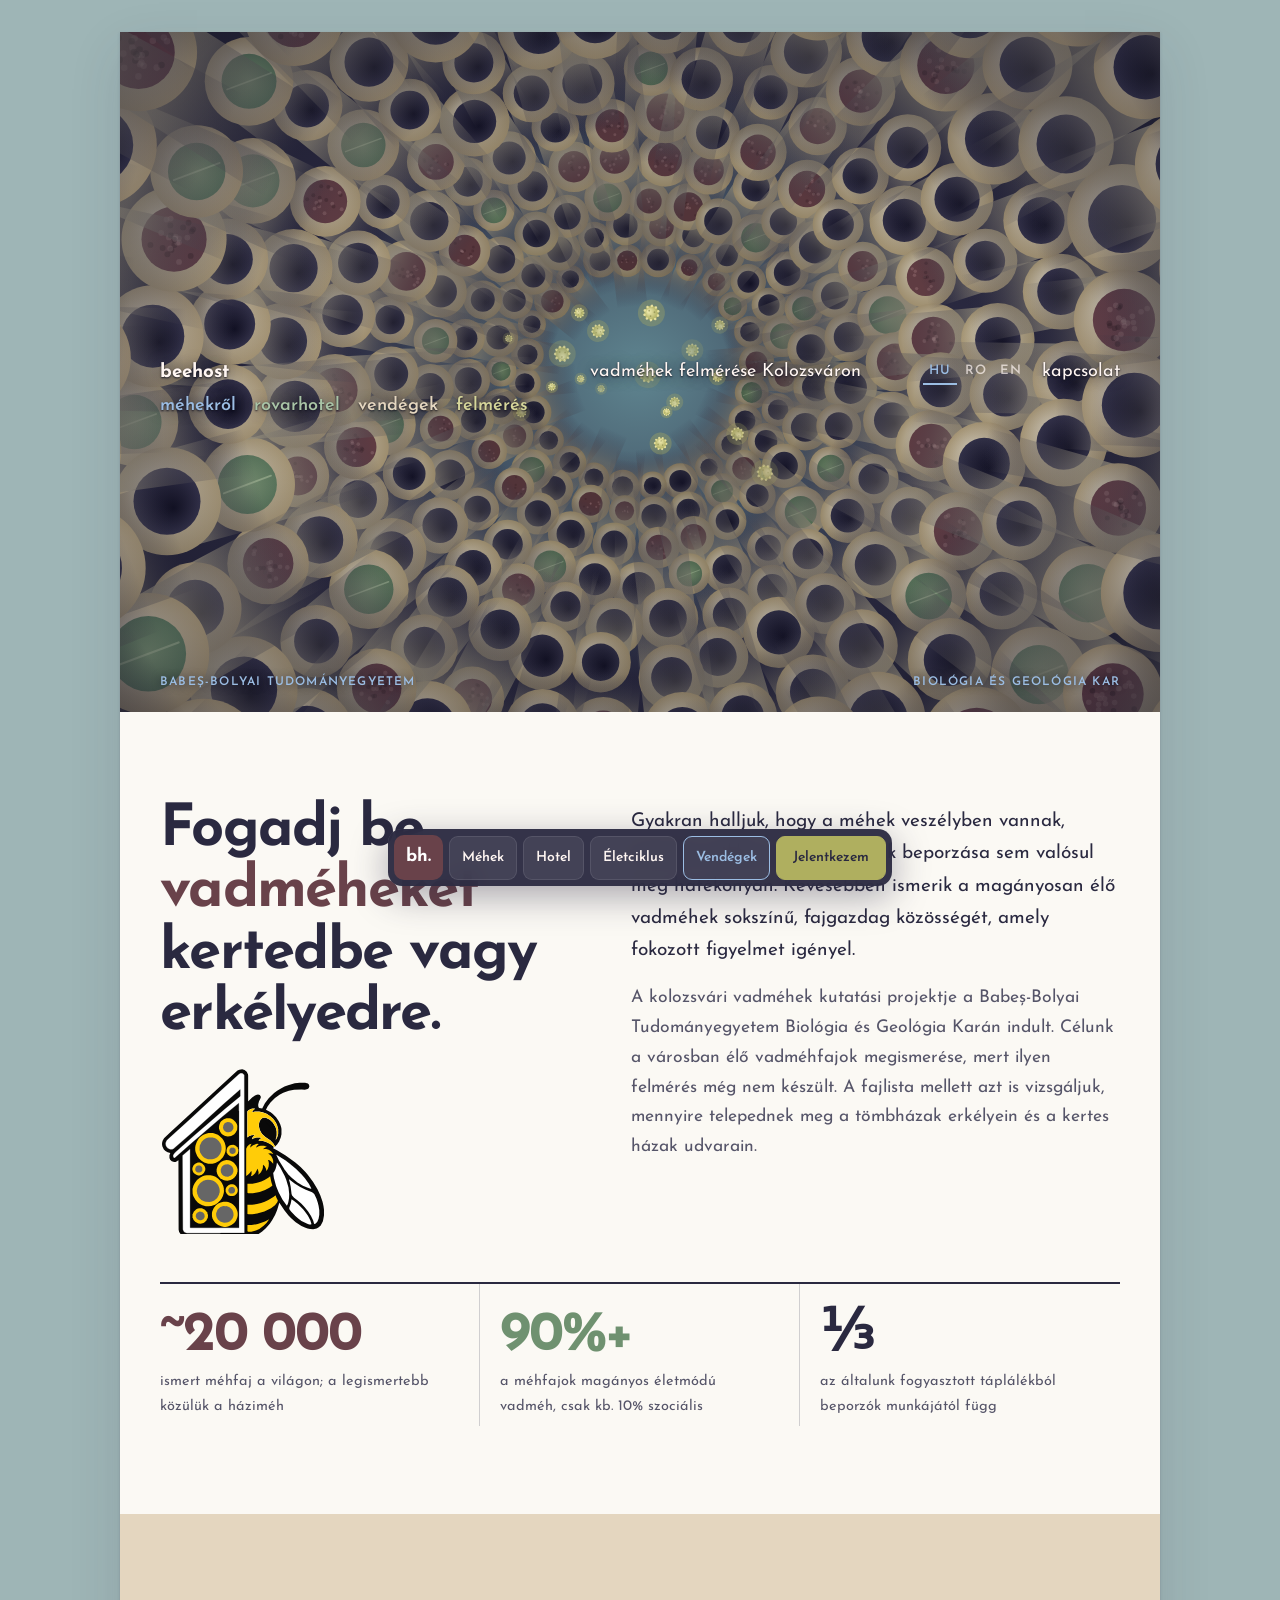
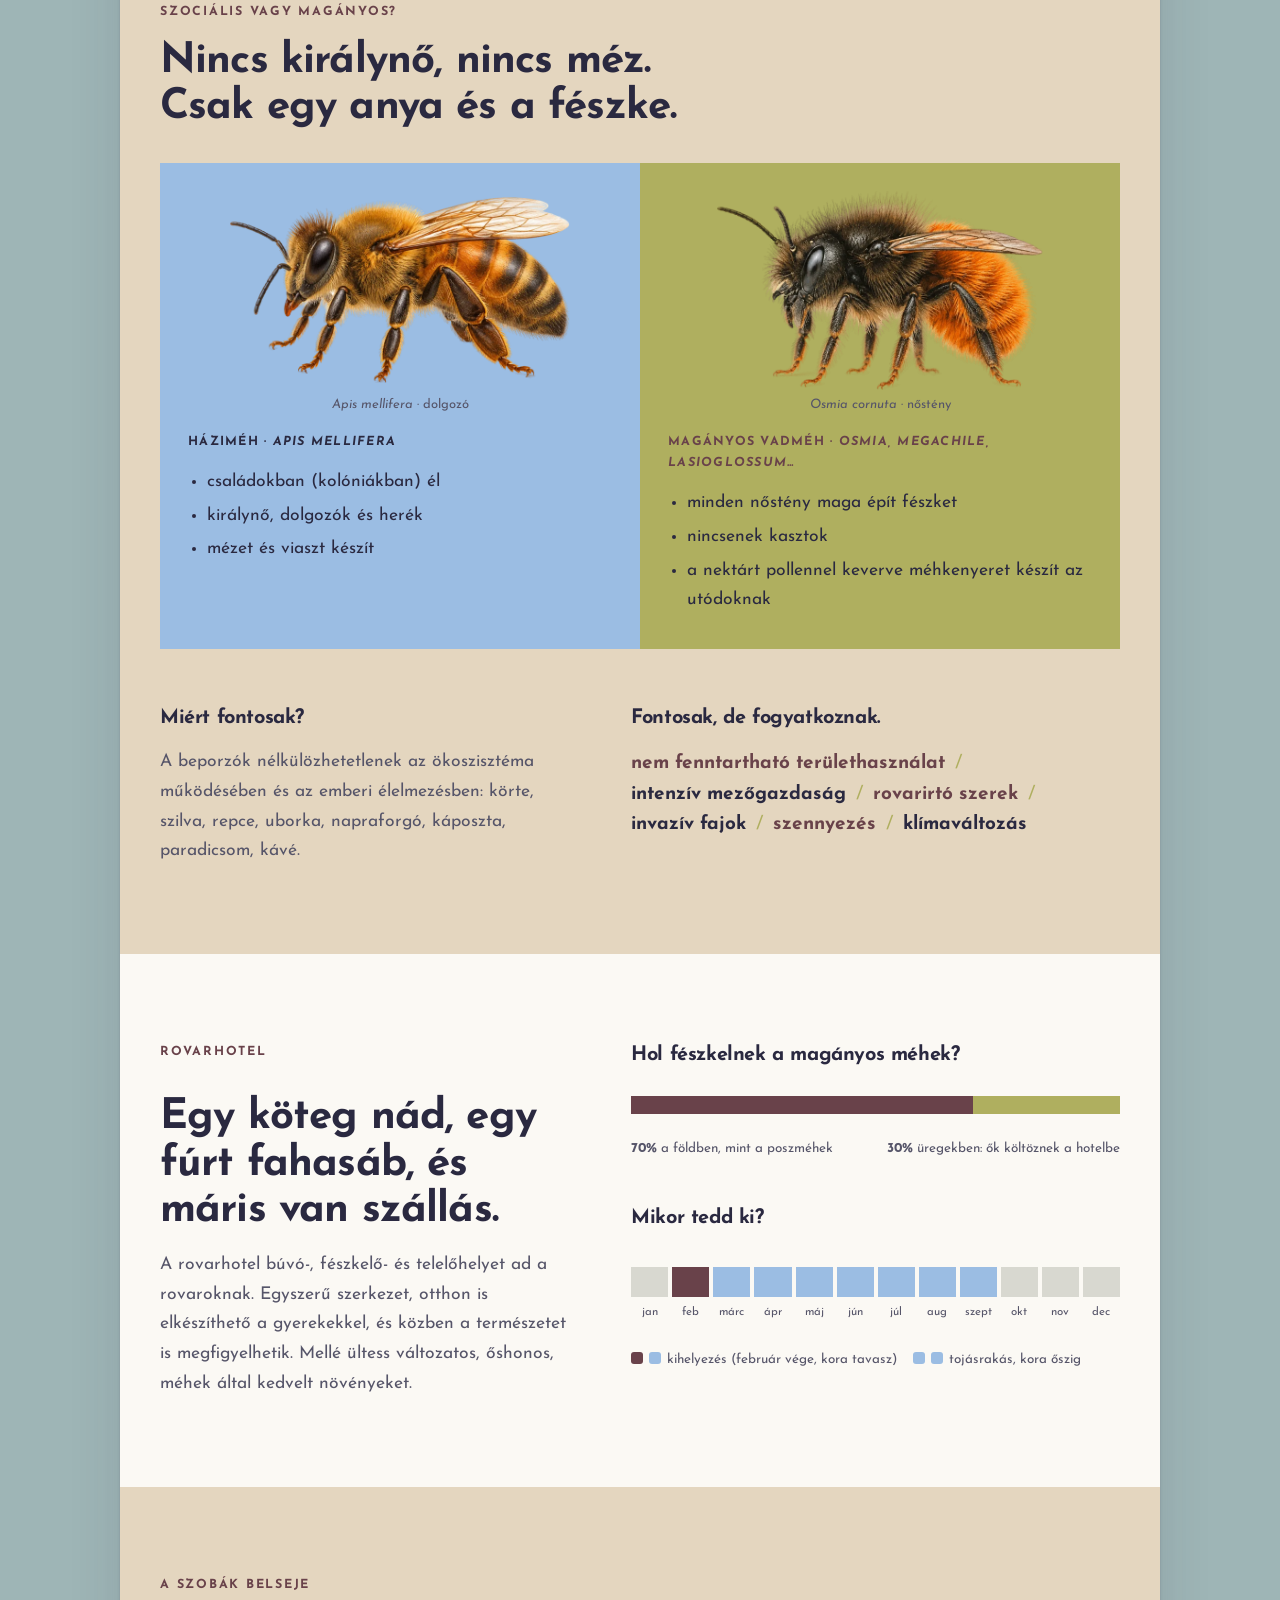
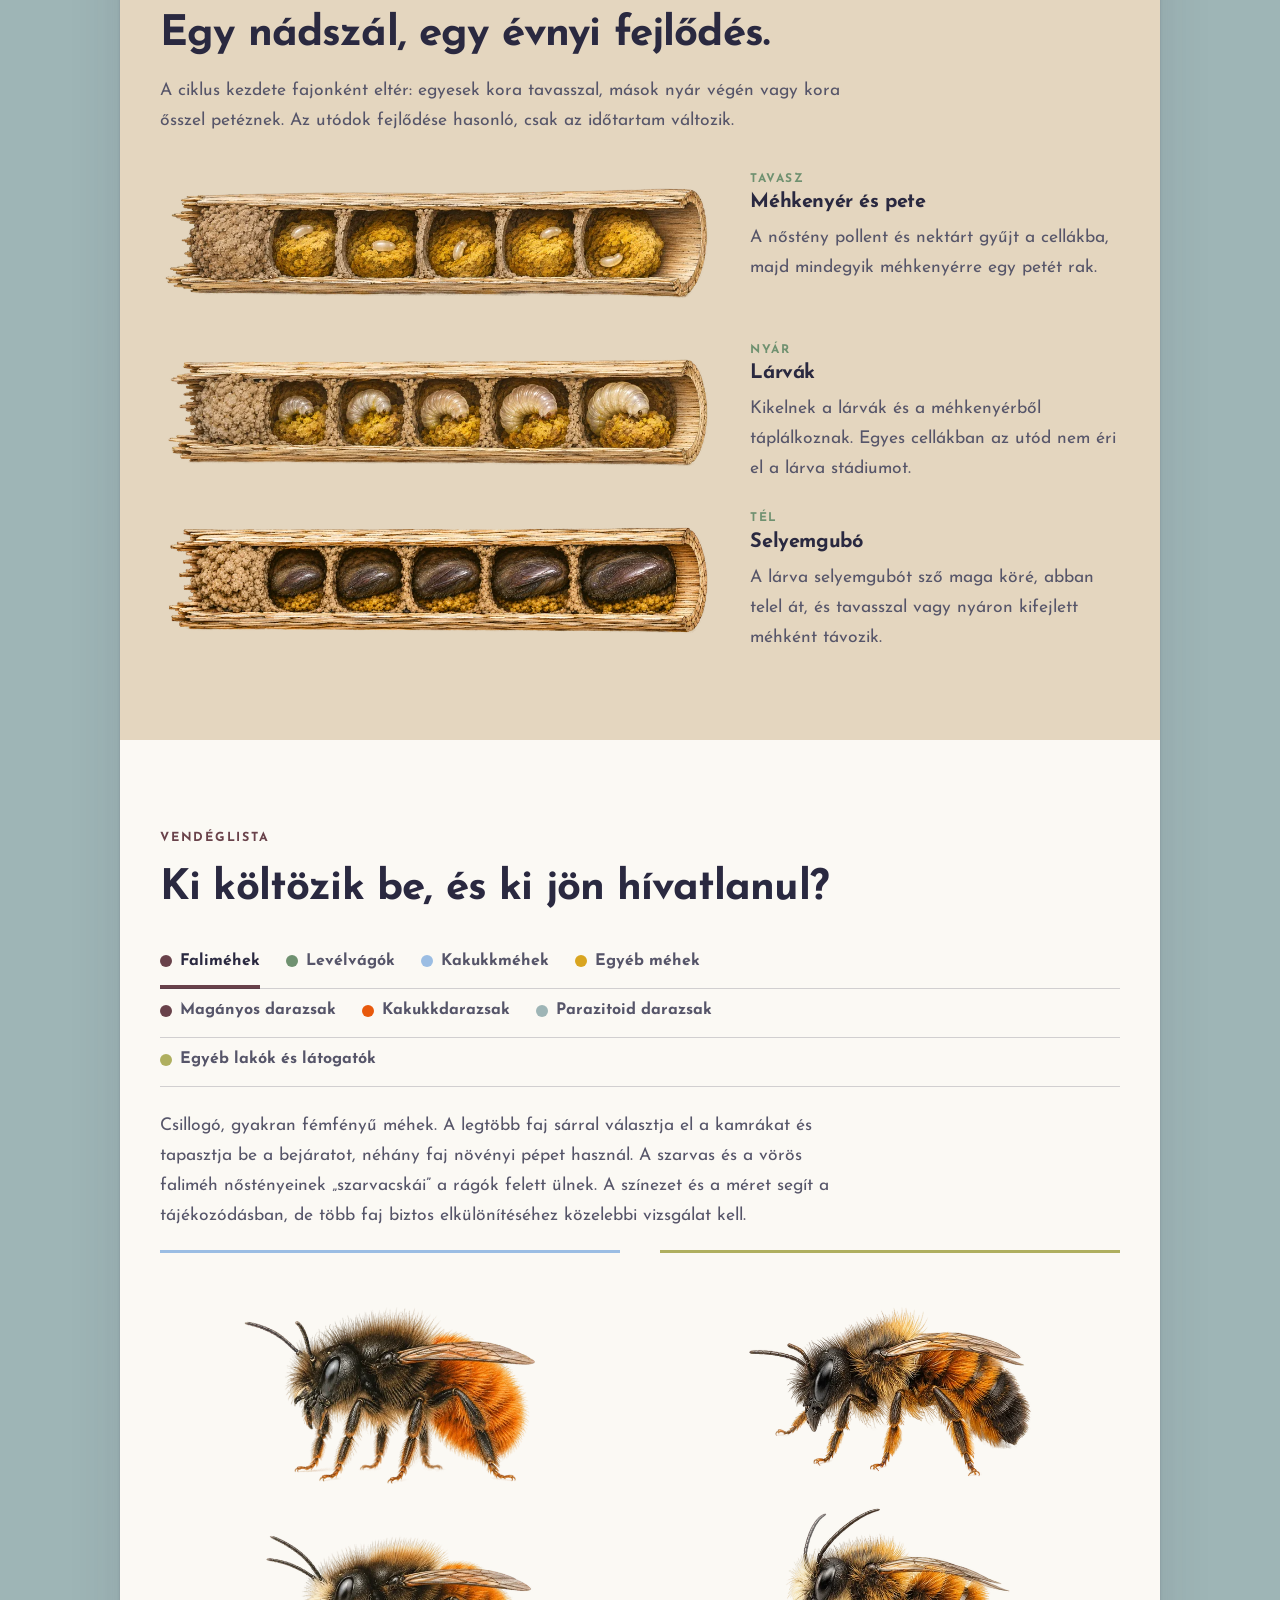
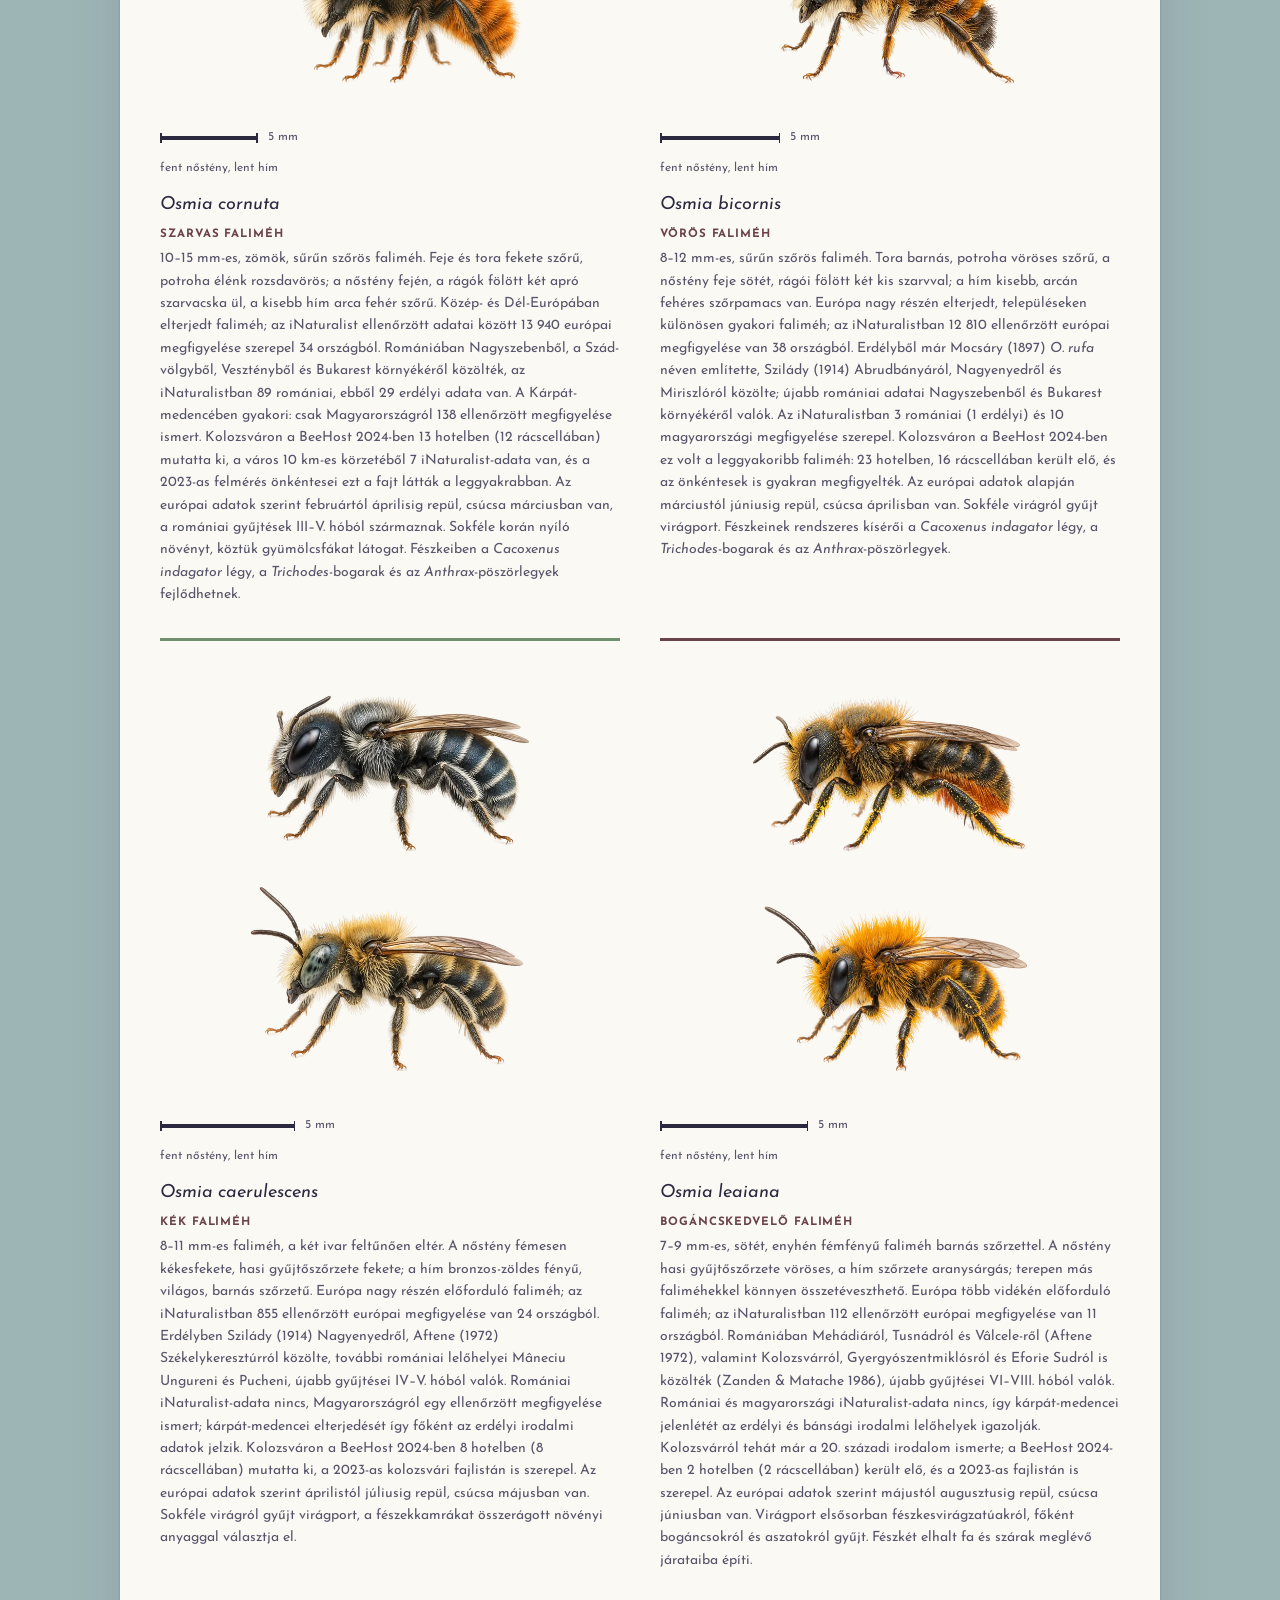
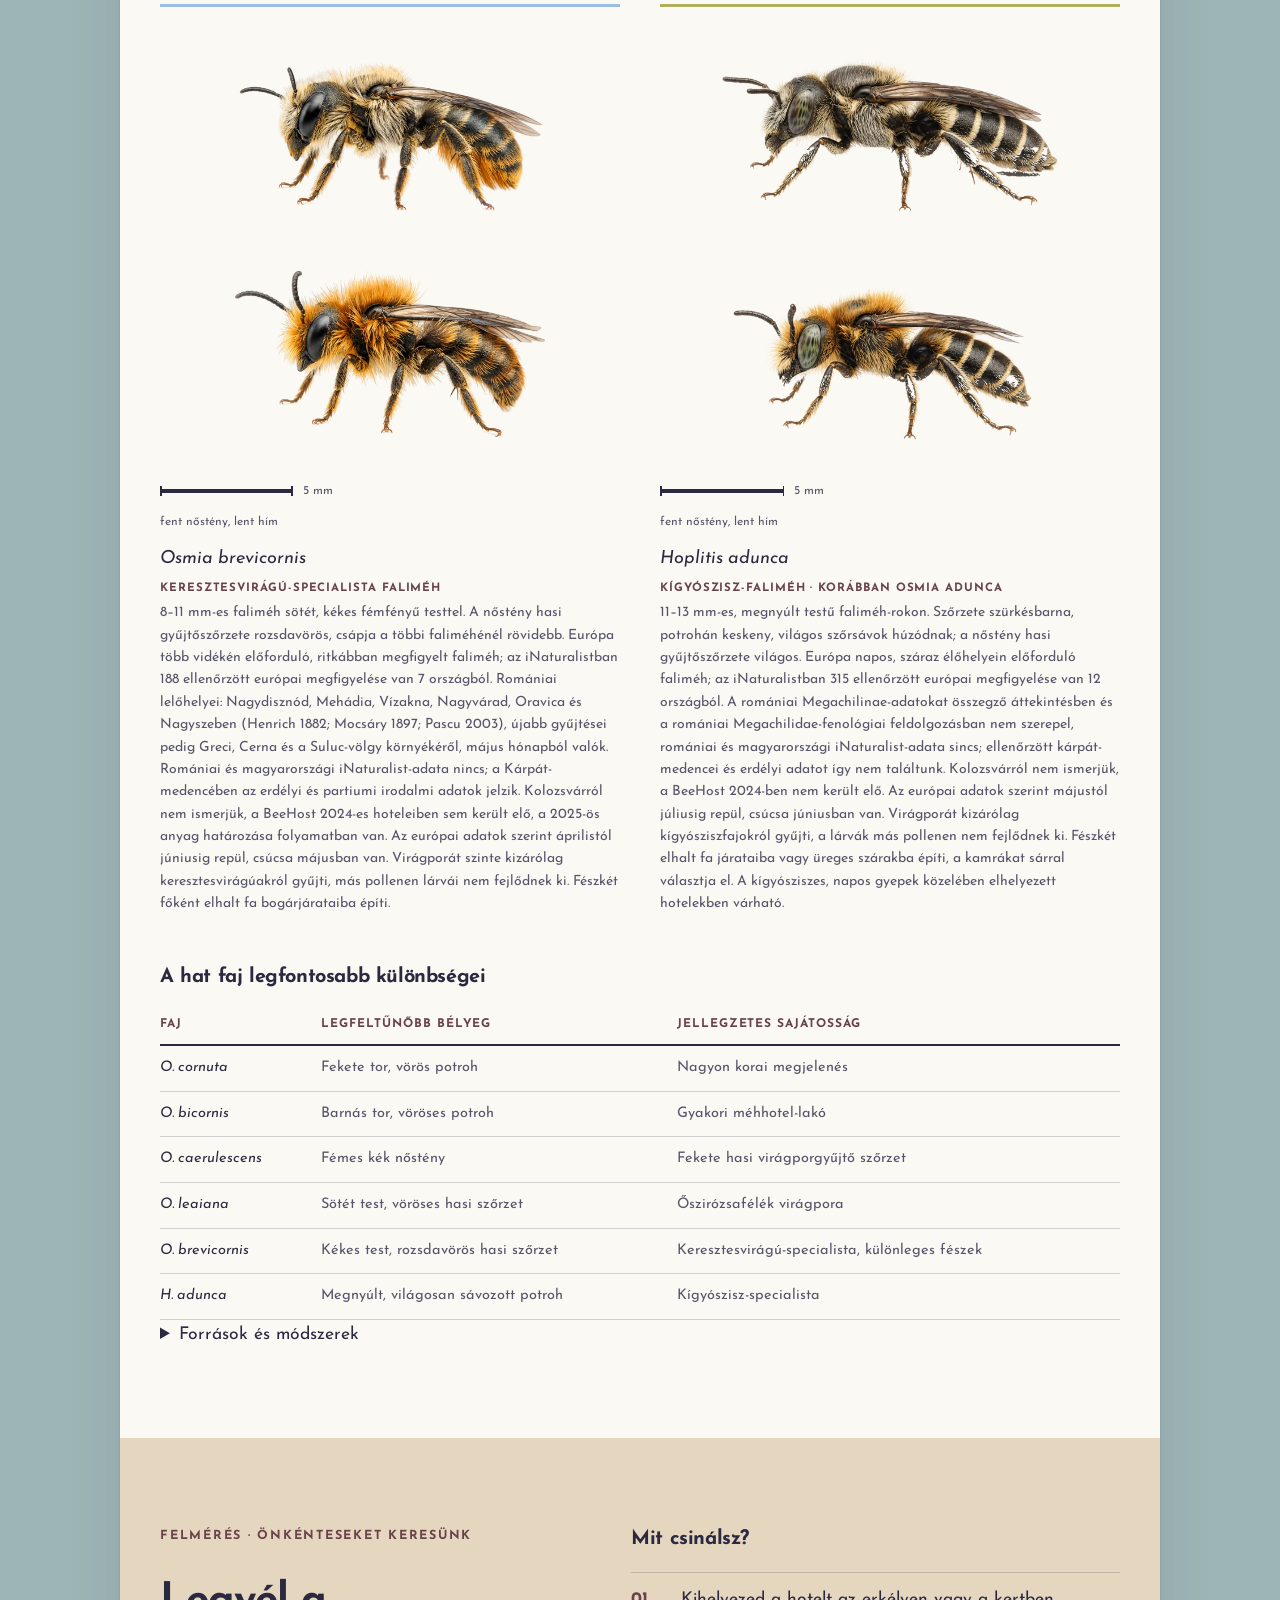
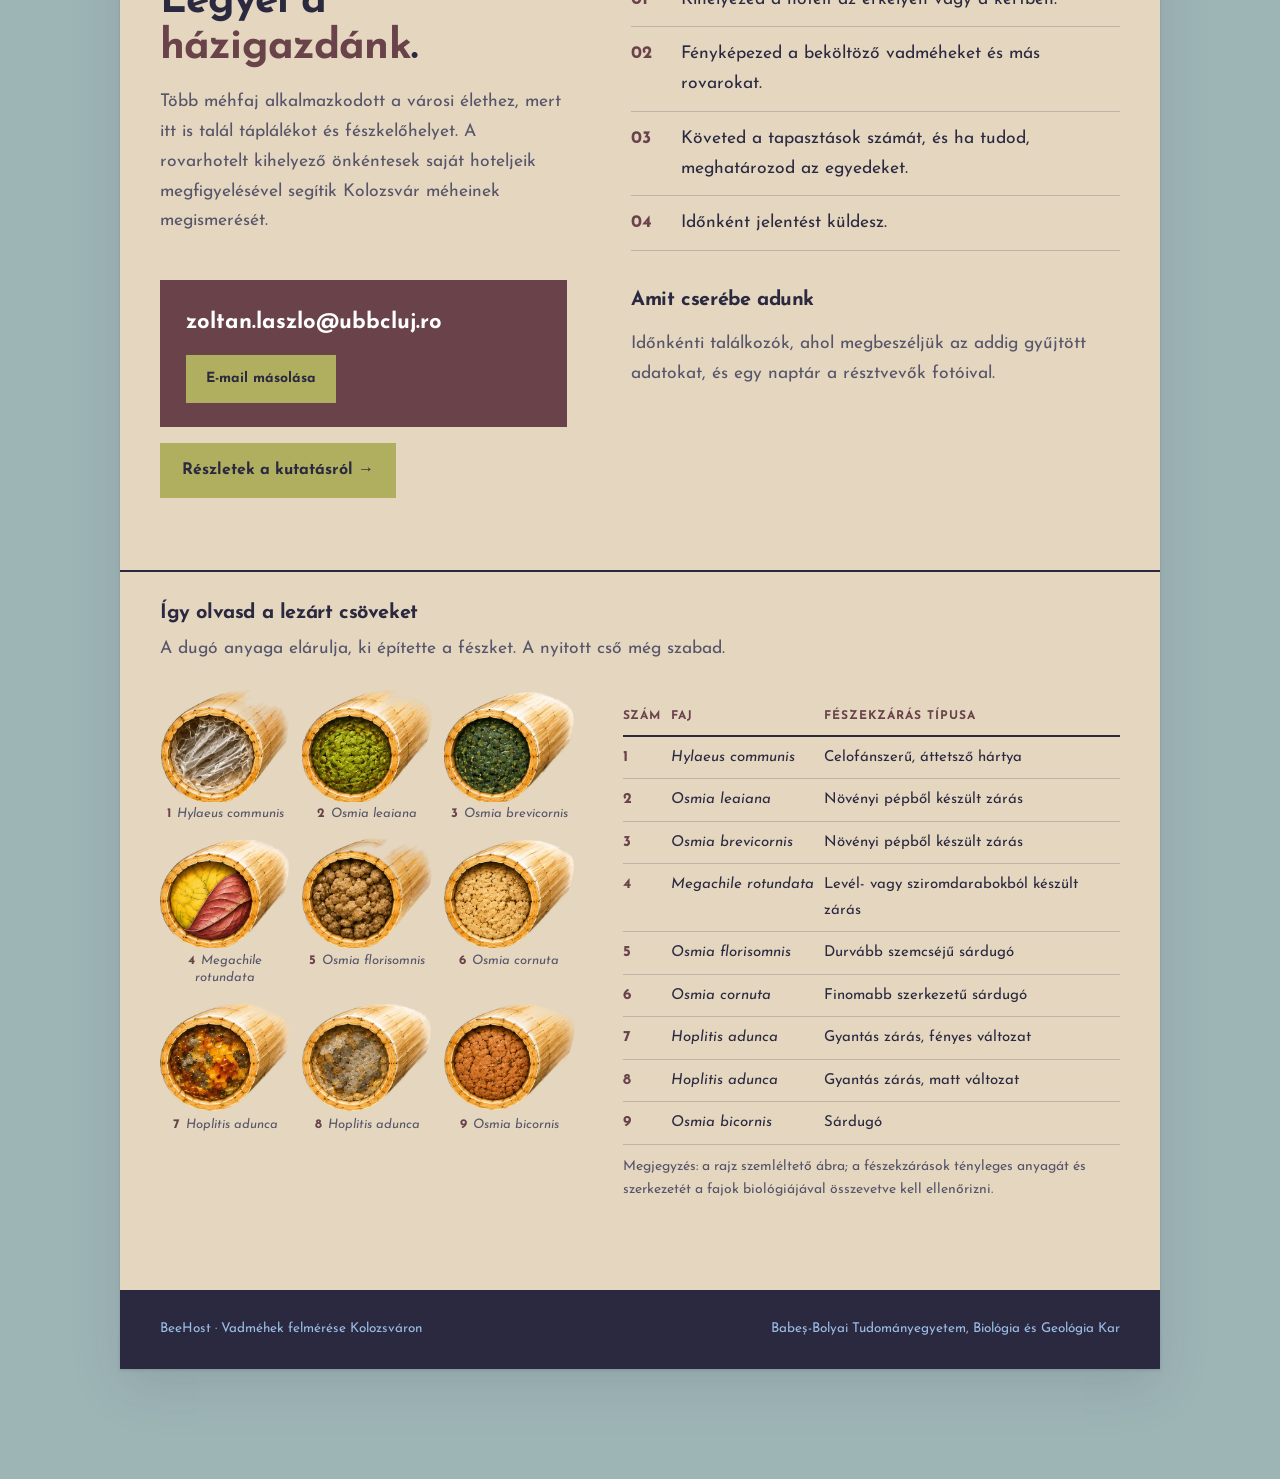
==== commit de6a168e: "Add files via upload" ====
--- a/index.html
+++ b/index.html
@@ -143,6 +143,72 @@
     <h2><span class="hu">Ki költözik be, és ki jön hívatlanul?</span><span class="ro">Cine se mută, și cine vine nepoftit?</span><span class="en">Who moves in, and who comes uninvited?</span></h2>
     <div class="tabs" role="tablist" id="tabs"></div>
     <div class="panel" id="panel" role="tabpanel"></div>
+    <details class="refs" id="forrasok">
+      <summary><span class="hu">Források és módszerek</span><span class="ro">Surse și metode</span><span class="en">Sources and methods</span></summary>
+      <p><span class="hu">A fajleírások adatforrásai. <strong>iNaturalist:</strong> kutatási minőségű (közösségileg megerősített) európai megfigyelések, letöltve 2026. november 14-én; az országot a megfigyelés koordinátái alapján rendeltük hozzá. <strong>Erdély</strong> alatt a 16 erdélyi, partiumi és bánsági megyét (Fehér, Arad, Bihar, Beszterce-Naszód, Brassó, Krassó-Szörény, Kolozs, Kovászna, Hargita, Hunyad, Máramaros, Maros, Szilágy, Szatmár, Szeben, Temes), <strong>Kolozsvár</strong> alatt a városközponttól mért 10 km-es körzetet értjük. A repülési időszak azokat a hónapokat jelöli, amelyekre az európai megfigyelések legalább 5%-a esik; 20-nál kevesebb adat esetén csak tájékoztató jellegű. 13 később felvett fajhoz az iNaturalist-összesítés még nem készült el. <strong>BeeHost 2024:</strong> az önkéntesek 50 kolozsvári rovarhotelének 2024-es anyaga, 1 km-es rácscellákban összesítve; a pontos hotelhelyeket és a házigazdák adatait nem közöljük. Ahol csak a nemzetség vagy a család ismert, a faji határozás folyamatban van. A régi irodalmi adatokat (pl. Henrich 1882; Mocsáry 1874, 1897, 1918; Szilády 1914; Zilahi Kiss 1904, 1915; Móczár 1947, 1952; Aftene 1972, 1979; Zanden & Matache 1986; Pascu 2003; Scobiola-Palade 1965–1989) az alább felsorolt összefoglaló munkákból idézzük. A történeti helységneveket magyarul adjuk meg.</span><span class="ro">Sursele datelor din descrierile speciilor. <strong>iNaturalist:</strong> observații europene de calitate „research grade” (confirmate de comunitate), descărcate la 14 noiembrie 2026; țara a fost atribuită după coordonatele observației. Prin <strong>Transilvania</strong> înțelegem cele 16 județe din Transilvania, Crișana–Maramureș și Banat (Alba, Arad, Bihor, Bistrița-Năsăud, Brașov, Caraș-Severin, Cluj, Covasna, Harghita, Hunedoara, Maramureș, Mureș, Sălaj, Satu Mare, Sibiu, Timiș), iar prin <strong>Cluj</strong> o rază de 10 km de la centrul orașului. Perioada de zbor indică lunile în care cad cel puțin 5% din observațiile europene; sub 20 de date este doar orientativă. Pentru 13 specii adăugate ulterior sinteza iNaturalist nu a fost încă realizată. <strong>BeeHost 2024:</strong> materialul din 2024 al celor 50 de hoteluri ale voluntarilor din Cluj, agregat în celule de grilă de 1 km; nu publicăm amplasarea exactă a hotelurilor și datele gazdelor. Unde se cunoaște doar genul sau familia, identificarea la nivel de specie este în curs. Datele vechi de literatură (de ex. Henrich 1882; Mocsáry 1874, 1897, 1918; Szilády 1914; Zilahi Kiss 1904, 1915; Móczár 1947, 1952; Aftene 1972, 1979; Zanden & Matache 1986; Pascu 2003; Scobiola-Palade 1965–1989) sunt citate din lucrările de sinteză de mai jos.</span><span class="en">Data sources of the species accounts. <strong>iNaturalist:</strong> research-grade (community-confirmed) European observations downloaded on 14 November 2026; each record was assigned to a country from its coordinates. <strong>Transylvania</strong> means the 16 counties of Transylvania, Crișana–Maramureș and the Banat (Alba, Arad, Bihor, Bistrița-Năsăud, Brașov, Caraș-Severin, Cluj, Covasna, Harghita, Hunedoara, Maramureș, Mureș, Sălaj, Satu Mare, Sibiu, Timiș), and <strong>Cluj</strong> a 10 km radius around the city centre. The flight period covers the months holding at least 5% of the European records; with fewer than 20 records it is indicative only. iNaturalist summaries have not yet been compiled for 13 species added later. <strong>BeeHost 2024:</strong> the 2024 material from 50 volunteer insect hotels in Cluj-Napoca, aggregated into 1 km grid cells; exact hotel locations and host details are not published. Where only the genus or family is known, species-level identification is under way. Older literature records (e.g. Henrich 1882; Mocsáry 1874, 1897, 1918; Szilády 1914; Zilahi Kiss 1904, 1915; Móczár 1947, 1952; Aftene 1972, 1979; Zanden & Matache 1986; Pascu 2003; Scobiola-Palade 1965–1989) are cited from the review works listed below.</span></p>
+      <ol class="reflist">
+      <li>Almeida, E.A.B. (2008). Colletidae nesting biology (Hymenoptera: Apoidea). Apidologie 39: 16–29. <a href="https://doi.org/10.1051/apido:2007049" rel="noopener" target="_blank">https://doi.org/10.1051/apido:2007049</a></li>
+      <li>Ban-Calefariu, C. (2008). The seasonal dynamics of Megachilidae and Antophoridae species (Hymenoptera: Apoidea) in Romania. Entomologica Romanica 13: 23–28. <a href="https://entomologica-romanica.reviste.ubbcluj.ro/13_2008/ER13200804_Ban-Calefariu.pdf" rel="noopener" target="_blank">https://entomologica-romanica.reviste.ubbcluj.ro/13_2008/ER13200804_Ban-Calefariu.pdf</a></li>
+      <li>Ban-Calefariu, C. &amp; Ljubomirov, T. (2009). New data on the distribution of some Megachilinae (Hymenoptera: Apoidea: Megachilidae) in Romania. Linzer biologische Beiträge 41(2): 1803–1816. <a href="https://www.zobodat.at/pdf/LBB_0041_2_1803-1816.pdf" rel="noopener" target="_blank">https://www.zobodat.at/pdf/LBB_0041_2_1803-1816.pdf</a></li>
+      <li>BeeHost 2024: a kolozsvári BeeHost-felmérés 2024-es rovarhotel-anyaga (50 hotel, 27 db 1 km-es rácscella), Babeș-Bolyai Tudományegyetem, Biológia és Geológia Kar.</li>
+      <li>Bila Dubaić, J., Raičević, J., Plećaš, M., Lanner, J., Nikolić, P., Žikić, V., Stanisavljević, L. &amp; Ćetković, A. (2021). Further range expansion of the sculptured resin bee (Megachile sculpturalis) in Serbia and Bosnia &amp; Herzegovina. Acta Entomologica Serbica 26(2): 37–63. <a href="https://doi.org/10.5281/zenodo.5537059" rel="noopener" target="_blank">https://doi.org/10.5281/zenodo.5537059</a></li>
+      <li>Bila Dubaić, J., Lanner, J., Rohrbach, C., Meimberg, H., Wyatt, F., Čačija, M., Galešić, M.A., Ješovnik, A., Samurović, K., Plećaš, M., Raičević, J. &amp; Ćetković, A. (2022). Towards a real-time tracking of an expanding alien bee species in Southeast Europe through citizen science and floral host monitoring. Environmental Research Communications 4(8): 085001. <a href="https://doi.org/10.1088/2515-7620/ac8398" rel="noopener" target="_blank">https://doi.org/10.1088/2515-7620/ac8398</a></li>
+      <li>Bogo, G., Fisogni, A., Iannone, A., Grillenzoni, F.-V., Corvucci, F. &amp; Bortolotti, L. (2024). Nesting biology and nest structure of the exotic bee Megachile sculpturalis. Bulletin of Entomological Research 114(1): 67–76. <a href="https://doi.org/10.1017/S0007485323000627" rel="noopener" target="_blank">https://doi.org/10.1017/S0007485323000627</a></li>
+      <li>Bogusch, P. (2021). The genus Gasteruption Latreille, 1796 (Hymenoptera: Gasteruptiidae) in the Czech Republic and Slovakia: distribution, checklist, ecology, and conservation status. Zootaxa 4935(1): 1–63. <a href="https://doi.org/10.11646/zootaxa.4935.1.1" rel="noopener" target="_blank">https://doi.org/10.11646/zootaxa.4935.1.1</a></li>
+      <li>Bogusch, P., Hlaváčková, L., Petr, L. &amp; Bosch, J. (2020). Nest structure, pollen utilization and parasites associated with two west-Mediterranean bees (Hymenoptera, Apiformes, Megachilidae) nesting in empty snail shells. Journal of Hymenoptera Research 76: 113–125. <a href="https://doi.org/10.3897/jhr.76.49579" rel="noopener" target="_blank">https://doi.org/10.3897/jhr.76.49579</a></li>
+      <li>Bosch, J. &amp; Kemp, W.P. (2002). Developing and establishing bee species as crop pollinators: the example of Osmia spp. (Hymenoptera: Megachilidae) and fruit trees. Bulletin of Entomological Research 92: 3–16. <a href="https://doi.org/10.1079/BER2001139" rel="noopener" target="_blank">https://doi.org/10.1079/BER2001139</a></li>
+      <li>BWARS – Bees, Wasps &amp; Ants Recording Society: Chelostoma florisomne fajadatlap. <a href="https://bwars.com/node/87" rel="noopener" target="_blank">https://bwars.com/node/87</a></li>
+      <li>Ćetković, A., Čubrilović, B., Plećaš, M., Popović, A., Savić, D. &amp; Stanisavljević, L. (2012). First records of the invasive American wasp Isodontia mexicana (Hymenoptera: Sphecidae) in Serbia. Acta Entomologica Serbica 17(1/2): 63–72.</li>
+      <li>Constantineanu, M.I. &amp; Constantineanu, R.M. (1968). Contributions à l’étude du genre Perithous (Hym., Ichneum.) de la R.S. România. Zoologischer Anzeiger 180(3–4): 228–258.</li>
+      <li>Farkač, J., Král, D. &amp; Škorpík, M. (szerk.) (2005). Červený seznam ohrožených druhů České republiky. Bezobratlí. AOPK ČR, Praha, 760 pp.</li>
+      <li>Fateryga, A.V., Carpenter, J.M. &amp; Fateryga, V.V. (2023). Ancistrocerus capra (de Saussure, 1857), a valid species, not a synonym of A. antilope (Panzer, 1798) (Hymenoptera: Vespidae: Eumeninae). American Museum Novitates 4002. <a href="https://doi.org/10.1206/4002.1" rel="noopener" target="_blank">https://doi.org/10.1206/4002.1</a></li>
+      <li>Gagiu, A. &amp; Osten (2025). [A nagyváradi Körösvidéki Múzeum (Muzeul Ţării Crişurilor) határozott Hymenoptera-gyűjteménye.] Nymphaea – Folia Naturae Bihariae, 53–62. <a href="https://nymphaea.mtariicrisurilor.ro/wp-content/uploads/2025/07/4.-Gagiu-Osten-pag.-53-62.pdf" rel="noopener" target="_blank">https://nymphaea.mtariicrisurilor.ro/wp-content/uploads/2025/07/4.-Gagiu-Osten-pag.-53-62.pdf</a></li>
+      <li>Geslin, B., Gachet, S., Deschamps-Cottin, M., Flacher, F., Ignace, B., Knoploch, C., Meineri, É., Robles, C., Ropars, L., Schurr, L. &amp; Le Féon, V. (2020). Bee hotels host a high abundance of exotic bees in an urban context. Acta Oecologica 105: 103556. <a href="https://doi.org/10.1016/j.actao.2020.103556" rel="noopener" target="_blank">https://doi.org/10.1016/j.actao.2020.103556</a></li>
+      <li>Gradinarov, D. (2017). First records of the American wasps Sceliphron caementarium (Drury, 1770) and Isodontia mexicana (de Saussure, 1867) (Hymenoptera: Sphecidae) from Bulgaria. ZooNotes 118: 1–4.</li>
+      <li>Gusenleitner, J. (2013). Die Sapygina-Arten aus dem Mittelmeerraum (Hymenoptera: Sapygidae). Linzer biologische Beiträge 45(2): 1815–1819.</li>
+      <li>Hejda, R., Farkač, J. &amp; Chobot, K. (szerk.) (2017). Červený seznam ohrožených druhů České republiky. Bezobratlí. Příroda 36. AOPK ČR, Praha.</li>
+      <li>Hesami, S., Akrami, M.A. &amp; Baur, H. (2005). Leucospis dorsigera Fabricius (Hymenoptera, Leucospidae) as a hyperparasitoid of Cerambycidae (Coleoptera) through Xoridinae (Hymenoptera: Ichneumonidae) in Iran. Journal of Hymenoptera Research 14(1): 66–68.</li>
+      <li>iNaturalist: kutatási minőségű (közösségileg megerősített) európai megfigyelések, letöltve 2026. november 14. <a href="https://www.inaturalist.org" rel="noopener" target="_blank">https://www.inaturalist.org</a></li>
+      <li>INRAE – Encyclopédie des pucerons: Pemphredon lethifer fajadatlap (Janvier 1961 és Danks 1968 fészekbiológiai adatainak összefoglalásával). <a href="https://eng-encyclopedie-pucerons.hub.inrae.fr/species/insect-predators/hymenoptera-crabronidae/pemphredon-lethifer" rel="noopener" target="_blank">https://eng-encyclopedie-pucerons.hub.inrae.fr/species/insect-predators/hymenoptera-crabronidae/pemphredon-lethifer</a></li>
+      <li>Johansson, N. &amp; van Achterberg, C. (2016). Revision of the Palaearctic Gasteruption assectator aggregate, with special reference to Sweden (Hymenoptera, Gasteruptiidae). ZooKeys 615: 73–94. <a href="https://doi.org/10.3897/zookeys.615.8857" rel="noopener" target="_blank">https://doi.org/10.3897/zookeys.615.8857</a></li>
+      <li>Józan, Z. (2011). Checklist of Hungarian Sphecidae and Apidae species (Hymenoptera, Sphecidae and Apidae). Natura Somogyiensis 19: 177–200.</li>
+      <li>Józan, Zs. (2018). A Dél-Dunántúl fémdarázs faunája (Hymenoptera: Chrysididae). Natura Somogyiensis 31: 89–106. <a href="https://doi.org/10.24394/NatSom.2018.31.89" rel="noopener" target="_blank">https://doi.org/10.24394/NatSom.2018.31.89</a></li>
+      <li>Klimov, P.B. &amp; OConnor, B.M. (2008). Morphology, Evolution, and Host Associations of Bee-Associated Mites of the Family Chaetodactylidae (Acari: Astigmata), with a monographic revision of North American taxa. Miscellaneous Publications, Museum of Zoology, University of Michigan 199. Ann Arbor.</li>
+      <li>Korenko, S., Isaia, M., Satrapová, J. &amp; Pekár, S. (2014). Parasitoid genus-specific manipulation of orb-web host spiders (Araneae, Araneidae). Ecological Entomology 39(1): 30–38. <a href="https://doi.org/10.1111/een.12067" rel="noopener" target="_blank">https://doi.org/10.1111/een.12067</a></li>
+      <li>Kovács, K. Ecologia urbană a albinelor solitare cuibăritoare în cavități – studiu de caz din Cluj-Napoca [Üregekben fészkelő magányos méhek városökológiája – kolozsvári esettanulmány]. MSc-disszertáció (2023-as adatok), Babeș-Bolyai Tudományegyetem, Biológia és Geológia Kar, Kolozsvár; témavezető: László Z.</li>
+      <li>Krunić, M., Stanisavljević, L., Pinzauti, M. &amp; Felicioli, A. (2005). The accompanying fauna of Osmia cornuta and Osmia rufa and effective measures of protection. Bulletin of Insectology 58(2): 141–152.</li>
+      <li>Lampert, K.P., Pasternak, V., Brand, P., Tollrian, R., Leese, F. &amp; Eltz, T. (2014). ‘Late’ male sperm precedence in polyandrous wool-carder bees and the evolution of male resource defence in Hymenoptera. Animal Behaviour 90: 211–217. <a href="https://doi.org/10.1016/j.anbehav.2014.01.034" rel="noopener" target="_blank">https://doi.org/10.1016/j.anbehav.2014.01.034</a></li>
+      <li>Le Féon, V., Aubert, M., Genoud, D., Andrieu-Ponel, V., Westrich, P. &amp; Geslin, B. (2018). Range expansion of the Asian native giant resin bee Megachile sculpturalis (Hymenoptera, Apoidea, Megachilidae) in France. Ecology and Evolution 8(3): 1534–1542. <a href="https://doi.org/10.1002/ece3.3758" rel="noopener" target="_blank">https://doi.org/10.1002/ece3.3758</a></li>
+      <li>Lehrer, A.Z. &amp; Lehrer, M. (1965). Catalogue systématique, synonymique et zoogéographique de la super-famille Pompiloidea Berland 1951 (Hymenoptera) de la Roumanie. Bulletin et Annales de la Société Royale d’Entomologie de Belgique 101: 41–80.</li>
+      <li>Lehrer, A.Z. &amp; Scutaru, M. (1963). Eumenidae, Pompilidae et Ceropalidae de la Moldavie (Hymenoptera, Aculeata). Bulletin et Annales de la Société Royale d’Entomologie de Belgique 99: 260–272.</li>
+      <li>Lindermann, L., Grabener, S., Fornoff, F., Hopfenmüller, S., Schiele, S., Stahl, J. &amp; Dieker, P. (2023). Wildbienen und Wespen in Nisthilfen bestimmen: Ein Bestimmungsschlüssel für Deutschland. Thünen-Ratgeber. Thünen-Institut, Braunschweig. <a href="https://wildbienen.thuenen.de/fileadmin/nisthilfen/PDFs_zum_Download/Bestimmungsschl%C3%BCssel_Wildbienen_Wespen.pdf" rel="noopener" target="_blank">https://wildbienen.thuenen.de/fileadmin/nisthilfen/PDFs_zum_Download/Bestimmungsschl%C3%BCssel_Wildbienen_Wespen.pdf</a></li>
+      <li>Mader, E., Spivak, M. &amp; Evans, E. (2010). Managing Alternative Pollinators: A Handbook for Beekeepers, Growers, and Conservationists. SARE Handbook 11, NRAES-186. SARE, College Park &amp; NRAES, Ithaca. <a href="https://www.sare.org/resources/managing-alternative-pollinators/" rel="noopener" target="_blank">https://www.sare.org/resources/managing-alternative-pollinators/</a></li>
+      <li>Madl, M. (2014). New records of the family Leucospidae (Hymenoptera, Chalcidoidea) from Kazakhstan. Linzer biologische Beiträge 46(1): 795–797.</li>
+      <li>Majka, C.G., Philips, T.K. &amp; Sheffield, C. (2007). Ptinus sexpunctatus Panzer (Coleoptera: Anobiidae, Ptininae) newly recorded in North America. Entomological News 118: 73–76.</li>
+      <li>Matthews, R.W., González, J.M., Matthews, J.R. &amp; Deyrup, L.D. (2009). Biology of the parasitoid Melittobia (Hymenoptera: Eulophidae). Annual Review of Entomology 54: 251–266. <a href="https://doi.org/10.1146/annurev.ento.54.110807.090440" rel="noopener" target="_blank">https://doi.org/10.1146/annurev.ento.54.110807.090440</a></li>
+      <li>Müller, A. (2016–): Palaearctic osmiine bees – systematics and biology of a fascinating group of solitary bees. ETH Zürich, online adatbázis. <a href="http://blogs.ethz.ch/osmiini" rel="noopener" target="_blank">http://blogs.ethz.ch/osmiini</a></li>
+      <li>Paukkunen, J., Rosa, P., Soon, V., Johansson, N. &amp; Ødegaard, F. (2014). Faunistic review of the cuckoo wasps of Fennoscandia, Denmark and the Baltic countries (Hymenoptera: Chrysididae). Zootaxa 3864(1): 1–67.</li>
+      <li>Paukkunen, J., Berg, A., Soon, V., Ødegaard, F. &amp; Rosa, P. (2015). An illustrated key to the cuckoo wasps (Hymenoptera, Chrysididae) of the Nordic and Baltic countries, with description of a new species. ZooKeys 548: 1–116. <a href="https://doi.org/10.3897/zookeys.548.6164" rel="noopener" target="_blank">https://doi.org/10.3897/zookeys.548.6164</a></li>
+      <li>Penn State Extension (2024). Enemies of Mason Bees. <a href="https://extension.psu.edu/enemies-of-mason-bees" rel="noopener" target="_blank">https://extension.psu.edu/enemies-of-mason-bees</a></li>
+      <li>Pitts-Singer, T.L. &amp; Cane, J.H. (2011). The alfalfa leafcutting bee, Megachile rotundata: the world’s most intensively managed solitary bee. Annual Review of Entomology 56: 221–237. <a href="https://doi.org/10.1146/annurev-ento-120709-144836" rel="noopener" target="_blank">https://doi.org/10.1146/annurev-ento-120709-144836</a></li>
+      <li>Polidori, C., Boesi, R. &amp; Borsato, W. (2011). Few, small, and male: Multiple effects of reduced nest space on the offspring of the solitary wasp, Euodynerus (Pareuodynerus) posticus (Hymenoptera: Vespidae). Comptes Rendus Biologies 334: 50–60. <a href="https://doi.org/10.1016/j.crvi.2010.11.003" rel="noopener" target="_blank">https://doi.org/10.1016/j.crvi.2010.11.003</a></li>
+      <li>Praz, C.J., Müller, A. &amp; Dorn, S. (2008a). Specialized bees fail to develop on non-host pollen: do plants chemically protect their pollen? Ecology 89: 795–804. <a href="https://doi.org/10.1890/07-0751.1" rel="noopener" target="_blank">https://doi.org/10.1890/07-0751.1</a></li>
+      <li>Praz, C.J., Müller, A. &amp; Dorn, S. (2008b). Host recognition in a pollen-specialist bee: evidence for a genetic basis. Apidologie 39: 547–557. <a href="https://doi.org/10.1051/apido:2008034" rel="noopener" target="_blank">https://doi.org/10.1051/apido:2008034</a></li>
+      <li>Pulawski, W.J. (2026). Catalog of Sphecidae sensu lato. California Academy of Sciences, San Francisco; nemzetségenkénti PDF-ek (Trypoxylon, Passaloecus, Pemphredon, Spilomena, Nitela), elérve 2026. november 23. <a href="https://researcharchive.calacademy.org/research/entomology/Entomology_Resources/Hymenoptera/sphecidae/genera/" rel="noopener" target="_blank">https://researcharchive.calacademy.org/research/entomology/Entomology_Resources/Hymenoptera/sphecidae/genera/</a></li>
+      <li>Rosa, P., Proshchalykin, M.Yu., Halada, M. &amp; Aibek, U. (2020). First checklist of the chrysidid wasps (Hymenoptera, Chrysididae) of Mongolia, with description of new species. ZooKeys 999. <a href="https://doi.org/10.3897/zookeys.999.58536" rel="noopener" target="_blank">https://doi.org/10.3897/zookeys.999.58536</a></li>
+      <li>Schirmel, J., Entling, M.H. &amp; Eckerter, P.W. (2020). Eichenschrecken als Hauptbeute des neozoischen Stahlblauen Grillenjägers Isodontia mexicana (Hymenoptera: Sphecidae) in der südpfälzischen Agrarlandschaft. Articulata 35: 149–160. <a href="https://www.zobodat.at/pdf/Articulata_35_2020_0149-0160.pdf" rel="noopener" target="_blank">https://www.zobodat.at/pdf/Articulata_35_2020_0149-0160.pdf</a></li>
+      <li>Sedivy, C., Praz, C.J., Müller, A., Widmer, A. &amp; Dorn, S. (2008). Patterns of host-plant choice in bees of the genus Chelostoma: the constraint hypothesis of host-range evolution in bees. Evolution 62(10): 2487–2507. <a href="https://doi.org/10.1111/j.1558-5646.2008.00465.x" rel="noopener" target="_blank">https://doi.org/10.1111/j.1558-5646.2008.00465.x</a></li>
+      <li>Seidelmann, K. (2021). Territoriality is just an option: allocation of a resource fundamental to the resource defense polygyny in the European wool carder bee, Anthidium manicatum (Hymenoptera: Megachilidae). Behavioral Ecology and Sociobiology 75: 138. <a href="https://doi.org/10.1007/s00265-021-03073-6" rel="noopener" target="_blank">https://doi.org/10.1007/s00265-021-03073-6</a></li>
+      <li>Skolka, M., Memedemin, D., Drăgan, O. &amp; Gavrilescu, C. (2022). New data on the presence of Sceliphron curvatum (F. Smith, 1870) (Hymenoptera, Sphecidae) in Romania. Poszter, 11th ESENIAS and DIAS Scientific Conference.</li>
+      <li>Tomozei, B. (2008). Checklist of bees of the genera Colletes Latreille 1930 [sic] and Hylaeus Fabricius 1793 of Romania (Hymenoptera: Apiformes: Colletidae). Entomologie faunistique – Faunistic Entomology 61(3): 87–97.</li>
+      <li>van Achterberg, C. &amp; Talebi, A.A. (2014). Review of Gasteruption Latreille (Hymenoptera, Gasteruptiidae) from Iran and Turkey, with the description of 15 new species. ZooKeys 458: 1–187. <a href="https://doi.org/10.3897/zookeys.458.8531" rel="noopener" target="_blank">https://doi.org/10.3897/zookeys.458.8531</a></li>
+      <li>Vas, Z. (2016). Contributions to the knowledge of Ichneumonidae and Gasteruptiidae fauna of Sălaj County, Romania (Hymenoptera). Studia Universitatis „Vasile Goldiş”, Seria Ştiinţele Vieţii 26(1): 131–138.</li>
+      <li>Vas, Z., Szöllősi-Tóth, P. &amp; Muskovits, J. (2016): Passaloecus gracilis és Trypoxylon figulus Szilágy megyei adatai; idézi: Pulawski, Catalog of Sphecidae.</li>
+      <li>Vikberg, V. (2000). A re-evaluation of five European species of Spilomena with a key to European species and relevance to the fauna of North Europe, especially Finland (Hymenoptera: Pemphredonidae). Entomologica Fennica 11(1): 35–55. <a href="https://doi.org/10.33338/ef.84044" rel="noopener" target="_blank">https://doi.org/10.33338/ef.84044</a></li>
+      <li>Voith, J. (1995). Solierella compedita (Piccioli, 1869) nun auch in Bayern nachgewiesen (Hymenoptera, Sphecidae). Nachrichtenblatt der Bayerischen Entomologen 44(3/4).</li>
+      <li>von Adelmannsfelden, S. &amp; Fornoff, F. (2025). Prey and nesting preferences of the alien wasp Isodontia mexicana (Hymenoptera, Sphecidae) in southern Germany. Journal of Hymenoptera Research 98: 603–619. <a href="https://doi.org/10.3897/jhr.98.148947" rel="noopener" target="_blank">https://doi.org/10.3897/jhr.98.148947</a></li>
+      </ol>
+    </details>
   </div>
 </section>
 
@@ -230,8 +296,8 @@
 const ME_IMG='images/megachile-ericetorum.webp';
 const CE_IMG='images/coelioxys-elongata.webp';
 const SB_IMG='images/stelis-breviuscula.webp';
-const SC={"osmia-cornuta": 69.6, "osmia-bicornis": 67.6, "osmia-caerulescens": 66.8, "osmia-leaiana": 66.3, "osmia-brevicornis": 73.8, "hoplitis-adunca": 77.8, "megachile-ligniseca": 80, "megachile-rotundata": 80, "megachile-willughbiella": 80, "megachile-ericetorum": 80, "stelis-breviuscula": 80, "coelioxys-elongata": 80, "chrysis-ignita": 80, "chrysura-austriaca": 80, "hylaeus-communis": 80, "hylaeus-difformis": 80, "heriades-truncorum": 80, "anthidium-manicatum": 69.8, "trypoxylon-figulus": 80, "trypoxylon-clavicerum": 80, "passaloecus-corniger": 80, "passaloecus-gracilis": 80, "gasteruption-assectator": 80, "gasteruption-jaculator": 64.9, "leucospis-dorsigera": 74.9, "melittobia-acasta": 80, "ephialtes-manifestator": 66.6, "perithous-septemcinctorius": 80, "sapyga-quinquepunctata": 76.6, "sapyga-clavicornis": 79.0, "sapygina-decemguttata": 76.4, "ancistrocerus-antilope": 66.7, "ancistrocerus-nigricornis": 80, "auplopus-carbonarius": 62.6, "dipogon-bifasciatus": 77.0, "trichodes-alvearius": 71.2, "sitaris-muralis": 63.7, "anthrax-anthrax": 57.9, "cacoxenus-indagator": 60.2, "ptinus-sexpunctatus": 68.0, "monodontomerus-obscurus": 77.1, "pteromalus-venustus": 70.1, "dibrachys-microgastri": 80, "euodynerus-posticus": 57.3, "megatoma-undata": 68.8, "solierella-compedita": 71.6, "hedychridium-monochroum": 69.7, "trichrysis-cyanea": 80, "microdynerus-nugdunensis": 61.8, "nitela-spinolae": 80, "amobia-signata": 57.6, "chelostoma-florisomne": 80, "anthophora-plumipes": 80, "pemphredon-lethifer": 80, "spilomena-troglodytes": 80, "polysphincta-tuberosa": 80, "chaetodactylus-osmiae": 80, "megachile-sculpturalis": 80, "isodontia-mexicana": 80, "parus-major": 80};
-const SBAR={"osmia-cornuta": {"bar": 21.26, "mag": 1}, "osmia-bicornis": {"bar": 26.16, "mag": 1}, "osmia-caerulescens": {"bar": 29.43, "mag": 1}, "osmia-leaiana": {"bar": 32.24, "mag": 1}, "osmia-brevicornis": {"bar": 28.89, "mag": 1}, "hoplitis-adunca": {"bar": 27.05, "mag": 1}, "megachile-ligniseca": {"bar": 23.13, "mag": 1}, "megachile-rotundata": {"bar": 42.24, "mag": 1}, "megachile-willughbiella": {"bar": 24.37, "mag": 1}, "megachile-ericetorum": {"bar": 23.6, "mag": 1}, "stelis-breviuscula": {"bar": 69.37, "mag": 1}, "coelioxys-elongata": {"bar": 32.31, "mag": 1}, "chrysis-ignita": {"bar": 36.76, "mag": 1}, "chrysura-austriaca": {"bar": 32.89, "mag": 1}, "hylaeus-communis": {"bar": 58.88, "mag": 1}, "hylaeus-difformis": {"bar": 48.66, "mag": 1}, "heriades-truncorum": {"bar": 58.88, "mag": 1}, "anthidium-manicatum": {"bar": 22.21, "mag": 1}, "trypoxylon-figulus": {"bar": 37.34, "mag": 1}, "trypoxylon-clavicerum": {"bar": 60.37, "mag": 1}, "passaloecus-corniger": {"bar": 59.61, "mag": 1}, "passaloecus-gracilis": {"bar": 69.58, "mag": 1}, "gasteruption-assectator": {"bar": 29.11, "mag": 1}, "gasteruption-jaculator": {"bar": 17.58, "mag": 1}, "leucospis-dorsigera": {"bar": 27.85, "mag": 1}, "melittobia-acasta": {"bar": 56.43, "mag": 1, "mm": 1}, "ephialtes-manifestator": {"bar": 17.08, "mag": 1}, "perithous-septemcinctorius": {"bar": 15.3, "mag": 1}, "sapyga-quinquepunctata": {"bar": 38.38, "mag": 1}, "sapyga-clavicornis": {"bar": 33.9, "mag": 1}, "sapygina-decemguttata": {"bar": 57.85, "mag": 1}, "ancistrocerus-antilope": {"bar": 24.59, "mag": 1}, "ancistrocerus-nigricornis": {"bar": 33.5, "mag": 1}, "auplopus-carbonarius": {"bar": 28.4, "mag": 1}, "dipogon-bifasciatus": {"bar": 38.56, "mag": 1}, "trichodes-alvearius": {"bar": 22.11, "mag": 1}, "sitaris-muralis": {"bar": 23.19, "mag": 1}, "anthrax-anthrax": {"bar": 15.29, "mag": 1}, "cacoxenus-indagator": {"bar": 14.43, "mag": 1, "mm": 1}, "ptinus-sexpunctatus": {"bar": 17.18, "mag": 1, "mm": 2}, "monodontomerus-obscurus": {"bar": 15.02, "mag": 1, "mm": 1}, "dibrachys-microgastri": {"bar": 20.62, "mag": 1, "mm": 1}, "megatoma-undata": {"bar": 16.31, "mag": 1, "mm": 1}, "trichrysis-cyanea": {"bar": 19.69, "mag": 1, "mm": 2}, "hedychridium-monochroum": {"bar": 17.6, "mag": 1, "mm": 1}, "solierella-compedita": {"bar": 27.12, "mag": 1, "mm": 2}, "euodynerus-posticus": {"bar": 22.35, "mag": 1}, "nitela-spinolae": {"bar": 28.8, "mag": 1, "mm": 2}};
+const SC={"osmia-cornuta": 69.6, "osmia-bicornis": 67.6, "osmia-caerulescens": 66.8, "osmia-leaiana": 66.3, "osmia-brevicornis": 73.8, "hoplitis-adunca": 77.8, "megachile-ligniseca": 80, "megachile-rotundata": 80, "megachile-willughbiella": 80, "megachile-ericetorum": 80, "stelis-breviuscula": 80, "coelioxys-elongata": 80, "chrysis-ignita": 80, "chrysura-austriaca": 80, "hylaeus-communis": 80, "hylaeus-difformis": 80, "heriades-truncorum": 80, "anthidium-manicatum": 69.8, "trypoxylon-figulus": 80, "trypoxylon-clavicerum": 80, "passaloecus-corniger": 80, "passaloecus-gracilis": 78.0, "gasteruption-assectator": 80, "gasteruption-jaculator": 64.9, "leucospis-dorsigera": 74.9, "melittobia-acasta": 80, "ephialtes-manifestator": 66.6, "perithous-septemcinctorius": 80, "sapyga-quinquepunctata": 76.6, "sapyga-clavicornis": 79.0, "sapygina-decemguttata": 76.4, "ancistrocerus-antilope": 66.7, "ancistrocerus-nigricornis": 80, "auplopus-carbonarius": 62.6, "dipogon-bifasciatus": 77.0, "trichodes-alvearius": 71.2, "sitaris-muralis": 63.7, "anthrax-anthrax": 57.9, "cacoxenus-indagator": 60.2, "ptinus-sexpunctatus": 68.0, "monodontomerus-obscurus": 77.1, "pteromalus-venustus": 70.1, "dibrachys-microgastri": 80, "euodynerus-posticus": 57.3, "megatoma-undata": 68.8, "solierella-compedita": 71.6, "hedychridium-monochroum": 69.7, "trichrysis-cyanea": 80, "microdynerus-nugdunensis": 61.8, "nitela-spinolae": 80, "amobia-signata": 57.6, "chelostoma-florisomne": 80, "anthophora-plumipes": 80, "pemphredon-lethifer": 80, "spilomena-troglodytes": 80, "polysphincta-tuberosa": 80, "chaetodactylus-osmiae": 80, "megachile-sculpturalis": 80, "isodontia-mexicana": 80, "parus-major": 80};
+const SBAR={"osmia-cornuta": {"bar": 21.26, "mag": 1}, "osmia-bicornis": {"bar": 26.16, "mag": 1}, "osmia-caerulescens": {"bar": 29.43, "mag": 1}, "osmia-leaiana": {"bar": 32.24, "mag": 1}, "osmia-brevicornis": {"bar": 28.89, "mag": 1}, "hoplitis-adunca": {"bar": 27.05, "mag": 1}, "megachile-ligniseca": {"bar": 23.13, "mag": 1}, "megachile-rotundata": {"bar": 42.24, "mag": 1}, "megachile-willughbiella": {"bar": 24.37, "mag": 1}, "megachile-ericetorum": {"bar": 23.6, "mag": 1}, "stelis-breviuscula": {"bar": 69.37, "mag": 1}, "coelioxys-elongata": {"bar": 32.31, "mag": 1}, "chrysis-ignita": {"bar": 36.76, "mag": 1}, "chrysura-austriaca": {"bar": 32.89, "mag": 1}, "hylaeus-communis": {"bar": 58.88, "mag": 1}, "hylaeus-difformis": {"bar": 48.66, "mag": 1}, "heriades-truncorum": {"bar": 58.88, "mag": 1}, "anthidium-manicatum": {"bar": 22.21, "mag": 1}, "trypoxylon-figulus": {"bar": 37.34, "mag": 1}, "trypoxylon-clavicerum": {"bar": 60.37, "mag": 1}, "passaloecus-corniger": {"bar": 59.61, "mag": 1}, "passaloecus-gracilis": {"bar": 69.58, "mag": 1}, "gasteruption-assectator": {"bar": 29.11, "mag": 1}, "gasteruption-jaculator": {"bar": 17.58, "mag": 1}, "leucospis-dorsigera": {"bar": 27.85, "mag": 1}, "melittobia-acasta": {"bar": 56.43, "mag": 1, "mm": 1}, "ephialtes-manifestator": {"bar": 17.08, "mag": 1}, "perithous-septemcinctorius": {"bar": 15.3, "mag": 1}, "sapyga-quinquepunctata": {"bar": 38.38, "mag": 1}, "sapyga-clavicornis": {"bar": 33.9, "mag": 1}, "sapygina-decemguttata": {"bar": 57.85, "mag": 1}, "ancistrocerus-antilope": {"bar": 24.59, "mag": 1}, "ancistrocerus-nigricornis": {"bar": 33.5, "mag": 1}, "auplopus-carbonarius": {"bar": 28.4, "mag": 1}, "dipogon-bifasciatus": {"bar": 38.56, "mag": 1}, "trichodes-alvearius": {"bar": 22.11, "mag": 1}, "sitaris-muralis": {"bar": 23.19, "mag": 1}, "anthrax-anthrax": {"bar": 15.29, "mag": 1}, "cacoxenus-indagator": {"bar": 14.43, "mag": 1, "mm": 1}, "ptinus-sexpunctatus": {"bar": 17.18, "mag": 1, "mm": 2}, "monodontomerus-obscurus": {"bar": 15.02, "mag": 1, "mm": 1}, "dibrachys-microgastri": {"bar": 20.62, "mag": 1, "mm": 1}, "megatoma-undata": {"bar": 16.31, "mag": 1, "mm": 1}, "trichrysis-cyanea": {"bar": 19.69, "mag": 1, "mm": 2}, "hedychridium-monochroum": {"bar": 17.6, "mag": 1, "mm": 1}, "solierella-compedita": {"bar": 27.12, "mag": 1, "mm": 2}, "euodynerus-posticus": {"bar": 22.35, "mag": 1}, "nitela-spinolae": {"bar": 28.8, "mag": 1, "mm": 2}, "megachile-sculpturalis": {"bar": 14.46, "mag": 1, "mm": 5}, "chelostoma-florisomne": {"bar": 37.88, "mag": 1, "mm": 5}, "anthophora-plumipes": {"bar": 24.57, "mag": 1, "mm": 5}, "isodontia-mexicana": {"bar": 19.99, "mag": 1, "mm": 5}, "pemphredon-lethifer": {"bar": 19.89, "mag": 1, "mm": 2}, "spilomena-troglodytes": {"bar": 24.35, "mag": 1, "mm": 1}, "microdynerus-nugdunensis": {"bar": 17.26, "mag": 1, "mm": 2}, "pteromalus-venustus": {"bar": 14.63, "mag": 1, "mm": 1}, "polysphincta-tuberosa": {"bar": 16.89, "mag": 1, "mm": 2}, "amobia-signata": {"bar": 11.52, "mag": 1, "mm": 2}, "chaetodactylus-osmiae": {"bar": 13.28, "mag": 1, "mm": 0.1}, "parus-major": {"bar": 26.83, "mag": 1, "mm": 50, "cm": 5}};
 const CI_IMG='images/chrysis-ignita.webp';
 const AA_IMG='images/ancistrocerus-antilope.webp';
 const AN_IMG='images/ancistrocerus-nigricornis.webp';
@@ -280,25 +346,7 @@
 const CX_IMG='images/cacoxenus-indagator.webp';
 const AX_IMG='images/anthrax-anthrax.webp';
 const SM_IMG='images/sitaris-muralis.webp';
-const G=[
- {"id": "mud", "name": {"hu": "Faliméhek", "ro": "Albine zidar", "en": "Mason bees"}, "d": {"hu": "Csillogó, gyakran fémfényű méhek. A legtöbb faj sárral választja el a kamrákat és tapasztja be a bejáratot, néhány faj növényi pépet használ. A szarvas és a vörös faliméh nőstényeinek „szarvacskái” a rágók felett ülnek. A színezet és a méret segít a tájékozódásban, de több faj biztos elkülönítéséhez közelebbi vizsgálat kell.", "ro": "Albine cu luciu, adesea metalic. Majoritatea speciilor separă celulele și astupă intrarea cu noroi, iar unele folosesc o pastă vegetală. Femelele de Osmia cornuta și O. bicornis au „coarne” deasupra mandibulelor. Culoarea și mărimea ajută la orientare, dar pentru deosebirea sigură a mai multor specii e nevoie de o examinare atentă.", "en": "Shiny bees, often with a metallic sheen. Most species separate the cells and seal the entrance with mud; some use plant pulp. The females of Osmia cornuta and O. bicornis have small “horns” above the mandibles. Colour and size help with orientation, but telling several species apart reliably needs a closer look."}, "cmp": {"hu": {"t": "A hat faj legfontosabb különbségei", "h": ["Faj", "Legfeltűnőbb bélyeg", "Jellegzetes sajátosság"], "r": [["O. cornuta", "Fekete tor, vörös potroh", "Nagyon korai megjelenés"], ["O. bicornis", "Barnás tor, vöröses potroh", "Gyakori méhhotel-lakó"], ["O. caerulescens", "Fémes kék nőstény", "Fekete hasi virágporgyűjtő szőrzet"], ["O. leaiana", "Sötét test, vöröses hasi szőrzet", "Őszirózsafélék virágpora"], ["O. brevicornis", "Kékes test, rozsdavörös hasi szőrzet", "Keresztesvirágú-specialista, különleges fészek"], ["H. adunca", "Megnyúlt, világosan sávozott potroh", "Kígyószisz-specialista"]]}, "ro": {"t": "Cele mai importante diferențe dintre cele șase specii", "h": ["Specia", "Trăsătura cea mai vizibilă", "Particularitatea"], "r": [["O. cornuta", "Torace negru, abdomen roșu", "Apariție foarte timpurie"], ["O. bicornis", "Torace brun, abdomen roșiatic", "Locatar frecvent al hotelurilor pentru albine"], ["O. caerulescens", "Femelă albastru-metalic", "Perie neagră de polen pe abdomen"], ["O. leaiana", "Corp întunecat, peri ventrali roșiatici", "Polen de la Asteraceae"], ["O. brevicornis", "Corp albăstrui, peri ventrali roșii-ruginii", "Specializată pe crucifere, cuib neobișnuit"], ["H. adunca", "Abdomen alungit, cu benzi deschise", "Specializată pe Echium"]]}, "en": {"t": "Key differences between the six species", "h": ["Species", "Most visible feature", "Distinctive trait"], "r": [["O. cornuta", "Black thorax, red abdomen", "Very early flight season"], ["O. bicornis", "Brownish thorax, reddish abdomen", "Common bee-hotel resident"], ["O. caerulescens", "Metallic blue female", "Black pollen hairs under the abdomen"], ["O. leaiana", "Dark body, reddish hairs under the abdomen", "Pollen from the daisy family"], ["O. brevicornis", "Bluish body, rusty-red hairs under the abdomen", "Crucifer specialist, unusual nest"], ["H. adunca", "Elongated abdomen with pale bands", "Viper’s bugloss specialist"]]}},"s":[{"sci": "Osmia cornuta", "name": {"hu": "szarvas faliméh", "ro": "", "en": "European orchard bee"}, "txt": {"hu": "Az Osmia cornuta Közép- és Dél-Európa kertekben, parkokban és gyümölcsösökben gyakori magányos méhfaja. A 10–15 mm-es méh fekete fejéről és toráról, valamint élénk rozsdavörös potroháról ismerhető fel. Már február végétől repül, és számos korán virágzó növényt, különösen gyümölcsfákat poroz be. Fészkét falrepedésekbe, üreges szárakba vagy méhhotelekbe építi, a költőkamrákat pedig sárral választja el. Érdekessége, hogy a nőstény fején két apró szarv található, amelyekkel a fészek építésekor a sarat is formálja.", "ro": "Osmia cornuta este o albină solitară frecventă în grădinile, parcurile și livezile din Europa Centrală și de Sud. Albina de 10–15 mm se recunoaște după capul și toracele negru și abdomenul roșu-ruginiu viu. Zboară deja de la sfârșitul lui februarie și polenizează multe plante cu înflorire timpurie, mai ales pomi fructiferi. Își construiește cuibul în crăpăturile zidurilor, în tulpini goale sau în hoteluri pentru albine, iar celulele le separă cu noroi. O particularitate: femela are pe cap două coarne mici, cu care modelează noroiul la construirea cuibului.", "en": "Osmia cornuta is a solitary bee common in gardens, parks and orchards of Central and Southern Europe. The 10–15 mm bee is recognised by its black head and thorax and bright rusty-red abdomen. It flies from late February and pollinates many early-flowering plants, especially fruit trees. It nests in wall crevices, hollow stems or bee hotels and separates the brood cells with mud. A curious detail: the female has two small horns on her head, which she also uses to shape the mud while building the nest."},"img":OC_IMG},
-{"sci": "Osmia bicornis", "name": {"hu": "vörös faliméh", "ro": "", "en": "red mason bee"}, "txt": {"hu": "Az Osmia bicornis Európa nagy részén elterjedt, kertekben és településeken különösen gyakori magányos méhfaj. A 8–12 mm-es méh barnás toráról, vöröses potroháról és a nőstény sötét fejéről különíthető el a szarvas faliméhtől. Márciustól júniusig repül, és sokféle virágot, köztük gyümölcsfák virágait is látogatja. Fészkét természetes üregekbe és méhhotelekbe építi, a költőkamrákat pedig sárral választja el. Érdekessége, hogy a nősténynek szintén két apró fejszarva van, míg a kisebb hím fehér arcszőrzetéről könnyebben felismerhető.", "ro": "Osmia bicornis este răspândită în mare parte a Europei și este deosebit de frecventă în grădini și localități. Albina de 8–12 mm se deosebește de O. cornuta prin toracele brun, abdomenul roșiatic și capul întunecat al femelei. Zboară din martie până în iunie și vizitează multe flori, printre care și florile pomilor fructiferi. Își construiește cuibul în cavități naturale și în hoteluri pentru albine, iar celulele le separă cu noroi. O particularitate: și femela acestei specii are două coarne mici pe cap, iar masculul, mai mic, se recunoaște ușor după perii albi de pe față.", "en": "Osmia bicornis is widespread across most of Europe and especially common in gardens and towns. The 8–12 mm bee differs from O. cornuta in its brownish thorax, reddish abdomen and the dark head of the female. It flies from March to June and visits many kinds of flowers, including those of fruit trees. It nests in natural cavities and bee hotels and separates the brood cells with mud. A curious detail: the female also has two small head horns, while the smaller male is easiest to recognise by the white hair on his face."},"img":OB_IMG},
-{"sci": "Osmia caerulescens", "name": {"hu": "kék faliméh", "ro": "", "en": "blue mason bee"}, "txt": {"hu": "Az Osmia caerulescens Európa számos vidékén előforduló, kertekben és virágos gyepekben is megtalálható magányos méhfaj. A 8–11 mm-es nőstény fémesen kékesfekete testéről, míg a hím bronzos árnyalatáról és világos szőrzetéről ismerhető fel. Tavasz végétől nyárig repül, és különféle lágyszárú növények virágait látogatja. Fészkét fában vagy szárakban található üregekbe építi, a kamrákat pedig összerágott növényi anyaggal választja el. Érdekessége, hogy a nőstény potrohának alsó oldalán fekete virágporgyűjtő szőrzet található, és a két ivar színezete feltűnően különbözik.", "ro": "Osmia caerulescens apare în multe regiuni ale Europei, inclusiv în grădini și pajiști înflorite. Femela, de 8–11 mm, se recunoaște după corpul negru-albăstrui metalic, iar masculul după nuanța bronzată și perii deschiși la culoare. Zboară de la sfârșitul primăverii până vara și vizitează florile diferitelor plante ierboase. Își construiește cuibul în cavități din lemn sau din tulpini, iar celulele le separă cu material vegetal mestecat. O particularitate: femela are pe partea inferioară a abdomenului o perie neagră pentru colectarea polenului, iar cele două sexe diferă izbitor ca nuanță.", "en": "Osmia caerulescens occurs in many parts of Europe and can also be found in gardens and flowery grasslands. The 8–11 mm female is recognised by her metallic bluish-black body, the male by his bronze sheen and pale hair. It flies from late spring into summer and visits the flowers of various herbaceous plants. It nests in cavities in wood or stems and separates the cells with chewed plant material. A curious detail: the female carries black pollen-collecting hairs on the underside of her abdomen, and the two sexes are strikingly different in colour."},"img":OCA_IMG},
-{"sci": "Osmia leaiana", "name": {"hu": "bogáncskedvelő faliméh", "ro": "", "en": "orange-vented mason bee"}, "txt": {"hu": "Az Osmia leaiana Európa több vidékén előforduló, virágos rétekhez és szárazabb gyepekhez kötődő magányos méhfaj. A 7–9 mm-es méh sötét, enyhén fémfényű testéről és barnás szőrzetéről ismerhető fel, bár más faliméhekkel könnyen összetéveszthető. Májustól augusztusig repül, és virágporát főként az őszirózsafélékről, különösen bogáncsokról és aszatokról gyűjti. Fészkét meglévő üregekbe, például elhalt fában található járatokba építi, a kamrákat növényi péppel választja el. Érdekessége, hogy a hím aranysárgás szőrzetű, míg a nőstény potrohának alsó oldalán vöröses virágporgyűjtő szőrök találhatók.", "ro": "Osmia leaiana apare în mai multe regiuni ale Europei și este legată de fânețe înflorite și pajiști mai uscate. Albina de 7–9 mm se recunoaște după corpul întunecat, ușor metalic, și perii brunii, deși poate fi ușor confundată cu alte albine zidar. Zboară din mai până în august și își adună polenul mai ales de la plante din familia Asteraceae, în special de la ciulini și pălămidă. Își construiește cuibul în cavități existente, de exemplu în galerii din lemn mort, iar celulele le separă cu o pastă vegetală. O particularitate: masculul are peri galben-aurii, iar femela are pe partea inferioară a abdomenului peri roșiatici pentru colectarea polenului.", "en": "Osmia leaiana occurs in several parts of Europe and is tied to flowery meadows and drier grasslands. The 7–9 mm bee is recognised by its dark, slightly metallic body and brownish hair, although it is easily confused with other mason bees. It flies from May to August and collects pollen mainly from the daisy family, especially thistles. It nests in existing cavities, for example tunnels in dead wood, and separates the cells with plant pulp. A curious detail: the male has golden-yellow hair, while the female has reddish pollen-collecting hairs on the underside of her abdomen."},"img":OL_IMG},
-{"sci": "Osmia brevicornis", "name": {"hu": "keresztesvirágú-specialista faliméh", "ro": "", "en": ""}, "txt": {"hu": "Az Osmia brevicornis Európa több vidékén előforduló, de a gyakori tavaszi faliméheknél ritkábban megfigyelhető magányos méhfaj. A 8–11 mm-es nőstény sötét, kékesen fémfényű testéről és rozsdavörös hasi virágporgyűjtő szőrzetéről ismerhető fel. Áprilistól júniusig repül, és virágporát elsősorban keresztesvirágú növényekről, például vadmustárról és repcéről gyűjti. Fészkét főként elhalt fában található bogárjáratokba építi, és a mesterséges fészkelőhelyeket is elfoglalhatja. Érdekessége, hogy a többi bemutatott fajtól eltérően fészekjáratát nem osztja külön kamrákra, hanem a közös táplálékkészletbe akár húsz petét is elhelyezhet.", "ro": "Osmia brevicornis apare în mai multe regiuni ale Europei, dar este observată mai rar decât albinele zidar comune de primăvară. Femela, de 8–11 mm, se recunoaște după corpul întunecat, cu luciu metalic albăstrui, și perii roșii-ruginii de pe abdomen, folosiți la colectarea polenului. Zboară din aprilie până în iunie și își adună polenul mai ales de la plante crucifere, de exemplu muștar sălbatic și rapiță. Își construiește cuibul mai ales în galerii de gândaci din lemn mort și poate ocupa și locuri artificiale de cuibărit. O particularitate: spre deosebire de celelalte specii prezentate, nu își împarte galeria în celule separate, ci poate depune până la douăzeci de ouă într-o rezervă comună de hrană.", "en": "Osmia brevicornis occurs in several parts of Europe but is seen less often than the common spring mason bees. The 8–11 mm female is recognised by her dark body with a bluish metallic sheen and the rusty-red pollen-collecting hairs under her abdomen. It flies from April to June and collects pollen mainly from crucifers such as wild mustard and oilseed rape. It nests mostly in beetle burrows in dead wood and will also take artificial nest sites. A curious detail: unlike the other species shown here, it does not divide its burrow into separate cells but can lay up to twenty eggs on a shared food store."},"img":OBR_IMG},
-{"sci": "Hoplitis adunca", "name": {"hu": "kígyószisz-faliméh · korábban Osmia adunca", "ro": "anterior Osmia adunca", "en": "viper’s bugloss mason bee · formerly Osmia adunca"}, "txt": {"hu": "A Hoplitis adunca Európa napos, szárazabb élőhelyein fordul elő, és elsősorban a kígyósziszben gazdag területeken található meg. A 11–13 mm-es méh megnyúlt testéről, szürkésbarna szőrzetéről és potrohának keskeny, világos szőrsávjairól ismerhető fel. Főként júniustól augusztusig repül, és utódai számára kizárólag kígyósziszfajokról gyűjt virágport. Fészkét elhalt fában található járatokba vagy üreges növényi szárakba építi, a kamrákat sárral választja el. Érdekessége, hogy a nőstény a kígyószisz virágait nemcsak színük, hanem jellegzetes illatanyagaik alapján is felismeri.", "ro": "Hoplitis adunca trăiește în habitate însorite și mai uscate din Europa, mai ales acolo unde iarba-șarpelui (Echium) este abundentă. Albina de 11–13 mm se recunoaște după corpul alungit, perii brun-cenușii și benzile înguste de peri deschiși de pe abdomen. Zboară mai ales din iunie până în august și pentru urmași adună polen exclusiv de la speciile de Echium. Își construiește cuibul în galerii din lemn mort sau în tulpini goale, iar celulele le separă cu noroi. O particularitate: femela recunoaște florile de Echium nu doar după culoare, ci și după substanțele lor odorante caracteristice.", "en": "Hoplitis adunca lives in sunny, drier habitats across Europe, above all where viper’s bugloss (Echium) is plentiful. The 11–13 mm bee is recognised by its elongated body, greyish-brown hair and narrow pale hair bands on the abdomen. It flies mainly from June to August and collects pollen for its offspring exclusively from Echium species. It nests in tunnels in dead wood or hollow plant stems and separates the cells with mud. A curious detail: the female recognises Echium flowers not only by their colour but also by their characteristic scent compounds."},"img":HA_IMG}]},
- {"id": "leaf", "name": {"hu": "Levélvágók", "ro": "Tăietoare de frunze", "en": "Leafcutter bees"}, "d": {"hu": "Nagy rágóikkal kör alakú darabokat vágnak a levelekből, és ezekből építik a fészket. Ha a kertben kerek rágásnyomokat látsz, ők jártak ott. A bejáratot levéllel vagy sziromdarabbal zárják.", "ro": "Cu mandibulele mari taie bucăți rotunde din frunze și își construiesc cuibul din ele. Urmele circulare de pe frunze le trădează prezența. Intrarea o astupă cu frunze sau petale.", "en": "With their large mandibles they cut round pieces out of leaves and build their nests from them. Round notches on leaves in your garden show they have been there. They seal the entrance with pieces of leaf or petal."},"cmp": {"hu": {"t": "A négy levélvágó legfontosabb különbségei", "h": ["Faj", "Legfeltűnőbb bélyeg", "Jellegzetes sajátosság"], "r": [["M. ligniseca", "Nagy, sötét test, vöröses-narancs hasi szőrzet", "Bogáncsféléken gyűjt, korhadt fában fészkel"], ["M. rotundata", "Kicsi (6–9 mm), fehéres hasi szőrzet", "Lucernabeporzó, tenyésztik is"], ["M. willughbiella", "Élénk narancsvörös hasi szőrzet; a hím elülső lába kiszélesedett", "Gyakori kerti és méhhotel-lakó"], ["M. ericetorum", "Világos potrohsávok, fehéres hasi szőrzet", "Gyantával épít, nem levéllel"]]}, "ro": {"t": "Cele mai importante diferențe dintre cele patru tăietoare de frunze", "h": ["Specia", "Trăsătura cea mai vizibilă", "Particularitatea"], "r": [["M. ligniseca", "Corp mare, întunecat, peri ventrali roșiatic-portocalii", "Adună de pe ciulini, cuibărește în lemn mort"], ["M. rotundata", "Mică (6–9 mm), peri ventrali albicioși", "Polenizator al lucernei, crescută și artificial"], ["M. willughbiella", "Peri ventrali portocaliu-roșcați vii; masculul cu picioare anterioare lățite", "Locatar frecvent al grădinilor și hotelurilor"], ["M. ericetorum", "Benzi abdominale deschise, peri ventrali albicioși", "Construiește cu rășină, nu cu frunze"]]}, "en": {"t": "Key differences between the four leafcutter bees", "h": ["Species", "Most visible feature", "Distinctive trait"], "r": [["M. ligniseca", "Large, dark body, reddish-orange pollen hairs", "Forages on thistles, nests in dead wood"], ["M. rotundata", "Small (6–9 mm), whitish pollen hairs", "Alfalfa pollinator, also reared commercially"], ["M. willughbiella", "Bright orange-red pollen hairs; male with widened front legs", "Common in gardens and bee hotels"], ["M. ericetorum", "Pale abdominal bands, whitish pollen hairs", "Builds with resin, not leaves"]]}}, "s":[{"sci": "Megachile ligniseca", "name": {"hu": "", "ro": "", "en": ""}, "txt": {"hu": "A Megachile ligniseca Európa mérsékelt övében elterjedt, erdőszéleken, kertekben és virágos réteken élő magányos méhfaj. A 12–16 mm-es méh erőteljes, sötét testéről és a nőstény vöröses-narancssárga hasi virágporgyűjtő szőrzetéről ismerhető fel. Júniustól augusztusig repül, főként bogáncsokon és más fészkesvirágzatúakon. Fészkét elhalt fában lévő járatokba és más üregekbe építi, a kamrákat levéldarabokkal béleli. Érdekessége, hogy erős rágóival szabályos levélkorongokat vág ki.", "ro": "Megachile ligniseca este o albină solitară răspândită în zona temperată a Europei, la marginea pădurilor, în grădini și fânețe înflorite. Albina de 12–16 mm se recunoaște după corpul robust, întunecat, și peria de polen roșiatic-portocalie de sub abdomenul femelei. Zboară din iunie până în august, mai ales pe ciulini și alte Asteraceae. Își construiește cuibul în galerii din lemn mort și alte cavități, iar celulele le căptușește cu bucăți de frunze. O particularitate: cu mandibulele puternice taie discuri regulate din frunze.", "en": "Megachile ligniseca is a solitary bee of temperate Europe, living at woodland edges, in gardens and flowery meadows. The 12–16 mm bee is recognised by its robust, dark body and the female's reddish-orange pollen hairs under the abdomen. It flies from June to August, mainly on thistles and other members of the daisy family. It nests in tunnels in dead wood and other cavities and lines its cells with leaf pieces. A curious detail: it cuts neat leaf discs with its strong mandibles."},"img":ML_IMG},
-{"sci": "Megachile rotundata", "name": {"hu": "lucernaszabóméh", "ro": "albina tăietoare de frunze a lucernei", "en": "alfalfa leafcutter bee"}, "txt": {"hu": "A Megachile rotundata európai eredetű, mára világszerte elterjedt magányos méhfaj. A 6–9 mm-es, zömök méh nőstényének hasi oldalán fehéres virágporgyűjtő szőrzet van, a hím kisebb és karcsúbb. Nyáron repül, főként lucernán és herefajokon. Fészkét üreges szárakba, fajáratokba vagy méhhotelekbe építi, a kamrákat kivágott levéldarabokból formálja. Érdekessége, hogy a lucerna beporzására tenyésztik is, mert sokszor hatékonyabb a háziméhnél.", "ro": "Megachile rotundata este o albină solitară originară din Europa, răspândită astăzi în toată lumea. Femela acestei albine îndesate, de 6–9 mm, are sub abdomen o perie de polen albicioasă; masculul este mai mic și mai zvelt. Zboară vara, mai ales pe lucernă și trifoi. Își construiește cuibul în tulpini goale, galerii din lemn sau hoteluri pentru albine, iar celulele le formează din bucăți de frunze. O particularitate: este crescută pentru polenizarea lucernei, deoarece adesea e mai eficientă decât albina meliferă.", "en": "Megachile rotundata is a solitary bee of European origin, now found worldwide. The female of this stocky 6–9 mm bee has whitish pollen hairs under the abdomen; the male is smaller and slimmer. It flies in summer, mainly on alfalfa and clovers. It nests in hollow stems, tunnels in wood or bee hotels and builds its cells from cut leaf pieces. A curious detail: it is reared to pollinate alfalfa, because it often does the job better than the honey bee."},"img":MR_IMG},
-{"sci": "Megachile willughbiella", "name": {"hu": "Willughby-féle levélvágó méh", "ro": "", "en": "Willughby’s leafcutter bee"}, "txt": {"hu": "A Megachile willughbiella Európa nagy részén elterjedt, kertekben, erdőszéleken és virágos gyepekben gyakori magányos méhfaj. A 12–16 mm-es, zömök méh nőstényének hasán élénk narancsvörös virágporgyűjtő szőrzet van, a hímet kiszélesedett, világos szőrű elülső lábai jelzik. Májustól augusztusig repül, főként pillangósvirágúakon. Fészkét fában lévő üregekbe vagy méhhotelekbe építi, a kamrákat levéldarabokkal béleli. Érdekessége, hogy a hím különleges elülső lábaival párzáskor a nőstényt tartja.", "ro": "Megachile willughbiella este o albină solitară răspândită în mare parte a Europei, frecventă în grădini, la marginea pădurilor și în pajiști înflorite. Femela acestei albine îndesate, de 12–16 mm, are sub abdomen o perie de polen portocaliu-roșcată vie, iar masculul se recunoaște după picioarele anterioare lățite, cu peri deschiși. Zboară din mai până în august, mai ales pe leguminoase. Își construiește cuibul în cavități din lemn sau în hoteluri pentru albine, iar celulele le căptușește cu bucăți de frunze. O particularitate: masculul ține femela cu picioarele anterioare speciale în timpul împerecherii.", "en": "Megachile willughbiella is a solitary bee found across most of Europe, common in gardens, woodland edges and flowery grasslands. The female of this stocky 12–16 mm bee has bright orange-red pollen hairs under the abdomen; the male is marked by widened, pale-haired front legs. It flies from May to August, mainly on legumes. It nests in cavities in wood or in bee hotels and lines its cells with leaf pieces. A curious detail: the male holds the female with his special front legs during mating."},"img":MW_IMG},
-{"sci": "Megachile ericetorum", "name": {"hu": "", "ro": "", "en": ""}, "txt": {"hu": "A Megachile ericetorum Közép- és Dél-Európában elterjedt, napos gyepeken és száraz, virágos élőhelyeken élő magányos méhfaj. A 12–16 mm-es méh barnás szőrzetéről, világos potrohsávjairól és a nőstény fehéres hasi virágporgyűjtő szőrzetéről ismerhető fel. Nyáron repül, főként baltacimon és somkórón. Fészkét üregekbe, szárakba vagy méhhotelekbe építi. Érdekessége, hogy a többi levélvágótól eltérően nem levéldarabokkal, hanem gyantával és apró részecskékkel építkezik.", "ro": "Megachile ericetorum este o albină solitară răspândită în Europa Centrală și de Sud, în pajiști însorite și habitate uscate, bogate în flori. Albina de 12–16 mm se recunoaște după perii brunii, benzile deschise de pe abdomen și peria de polen albicioasă a femelei. Zboară vara, mai ales pe sparcetă și sulfină. Își construiește cuibul în cavități, tulpini sau hoteluri pentru albine. O particularitate: spre deosebire de celelalte tăietoare de frunze, construiește nu cu frunze, ci cu rășină și particule mici.", "en": "Megachile ericetorum is a solitary bee of Central and Southern Europe, living in sunny grasslands and dry, flower-rich habitats. The 12–16 mm bee is recognised by its brownish hair, pale abdominal bands and the female's whitish pollen hairs. It flies in summer, mainly on sainfoin and melilot. It nests in cavities, stems or bee hotels. A curious detail: unlike other leafcutter bees, it builds with resin and small particles rather than leaf pieces."},"img":ME_IMG}, {"sci": "Megachile sculpturalis", "name": {"hu": "ázsiai óriásgyantaméh", "ro": "", "en": "Giant resin bee"}, "txt": {"hu": "Az ázsiai óriásgyantaméh (Megachilidae) Kelet-Ázsiában őshonos, Európában adventív, nagy termetű magányos méh. A nőstény mintegy 20–27 mm hosszú; feje és potroha sötét, tora vörösesbarna szőrzetű. Meglévő üregekbe fészkel, a kamrák építéséhez gyantát és más anyagokat használ. Sokféle növény virágait látogatja; Európában többek között a japánakác (Styphnolobium japonicum) fontos táplálékforrása. Kelet-Ázsiából Észak-Amerikába és Európába is bekerült; az észak-amerikai terjedés már a 20. század végén ismertté vált. Franciaországban 2008-ban jelezték először, azóta számos országban kimutatták.", "ro": "Albina-gigant de rășină asiatică (Megachilidae) este o albină solitară de talie mare, nativă în Asia de Est și adventivă în Europa. Femela are circa 20–27 mm; capul și abdomenul sunt închise la culoare, toracele are perișori brun-roșcați. Cuibărește în cavități existente și folosește rășină și alte materiale pentru construirea celulelor. Vizitează florile multor plante; în Europa, salcâmul japonez (Styphnolobium japonicum) este o sursă importantă de hrană. A ajuns din Asia de Est în America de Nord și în Europa; răspândirea în America de Nord era cunoscută deja la sfârșitul secolului XX. În Franța a fost semnalată prima dată în 2008, iar de atunci a fost găsită în numeroase țări.", "en": "The giant resin bee (Megachilidae) is a large solitary bee native to East Asia and introduced to Europe. The female is about 20–27 mm long, with a dark head and abdomen and a thorax covered in reddish-brown hair. It nests in existing cavities and builds its cells from resin and other materials. It visits the flowers of many plants; in Europe the Japanese pagoda tree (Styphnolobium japonicum) is an important food source. It has reached North America and Europe from East Asia; its spread in North America was known by the late 20th century. It was first reported in France in 2008 and has since been found in many countries."}, "note": {"label": {"hu": "Méhecskehotel-kapcsolat és erdélyi vonatkozás", "ro": "Legătura cu hotelurile pentru albine și relevanța pentru Transilvania", "en": "Bee-hotel link and Transylvanian relevance"}, "hu": "Igazoltan foglal el nagyobb átmérőjű (gyakran 8–12 mm körüli) bambusz-, nád- és faüregeket; városi méhecskehotelekben jelentős arányt is elérhet. Fészekhelyért más üreglakó méhekkel versenghet; az őshonos populációkra gyakorolt tartós hatás mértéke még nem teljesen ismert. A térségben a faj célzott keresése indokolt, különösen nyáron, nagyobb furatok és virágzó díszfák közelében; Kolozsváron parkok, kertek és egyetemi fészeksegédeszközök alkalmas monitorozási helyek lehetnek. Ellenőrzött erdélyi vagy kolozsvári hoteladat nincs.", "ro": "Ocupă în mod confirmat cavități mai largi (adesea de circa 8–12 mm) din bambus, stuf și lemn; în hotelurile pentru albine din orașe poate ajunge la o pondere însemnată. Poate concura pentru locuri de cuibărit cu alte albine care cuibăresc în cavități; efectul de durată asupra populațiilor native nu este pe deplin cunoscut. În regiune este justificată căutarea țintită a speciei, mai ales vara, lângă găuri mai mari și arbori ornamentali înfloriți; la Cluj, parcurile, grădinile și hotelurile universitare pot fi locuri potrivite de monitorizare. Nu există date verificate din hoteluri din Transilvania sau Cluj.", "en": "It is confirmed to occupy wider (often about 8–12 mm) bamboo, reed and wood cavities and can make up a substantial share of urban bee hotels. It may compete with other cavity-nesting bees for nest sites; its long-term effect on native populations is not yet fully known. Targeted searches are warranted in the region, especially in summer near larger holes and flowering ornamental trees; in Cluj, parks, gardens and university nest aids are suitable monitoring sites. There are no verified hotel records from Transylvania or Cluj."}, "img":MS_IMG}]},
- {"id": "cuc", "name": {"hu": "Kakukkméhek", "ro": "Albine cuc", "en": "Cuckoo bees"}, "d": {"hu": "A kakukkméhek nem építenek fészket és nem gyűjtenek virágport, ezért hiányzik róluk a pollengyűjtő szőrzet. A nőstény egy másik méh fészkének cellájába csempészi a petéjét, és a kikelő lárva a gazda által felhalmozott táplálékot eszi meg. A rovarhotelben a gazdáikat követik: a faliméhek és a levélvágók fészkei körül jelennek meg.", "ro": "Albinele cuc nu își construiesc cuib și nu adună polen, de aceea le lipsește peria de colectare a polenului. Femela își strecoară oul în celula din cuibul altei albine, iar larva care eclozează mănâncă hrana adunată de gazdă. În hotelul pentru insecte își urmează gazdele: apar în jurul cuiburilor albinelor zidar și ale tăietoarelor de frunze.", "en": "Cuckoo bees build no nests and collect no pollen, so they lack pollen-collecting hairs. The female slips her egg into a cell in another bee's nest, and the larva that hatches eats the food the host stored. In an insect hotel they follow their hosts, turning up around the nests of mason bees and leafcutter bees."}, "s": [{"sci": "Stelis breviuscula", "name": {"hu": "rövid kakukkméh", "ro": "", "en": ""}, "txt": {"hu": "A Stelis breviuscula Európa nagy részén előforduló, apró, 4–6 mm-es kakukkméh. Fekete testén, a potrohán világos szőrfoltok láthatók. Ott fordul elő, ahol gazdája, főként a Heriades truncorum fészkel. Nem épít fészket és nem gyűjt virágport, petéit más méhek költőkamráiba rakja. Lárvája a gazda táplálékkészletén fejlődik.", "ro": "Stelis breviuscula este o albină cuc mică, de 4–6 mm, prezentă în mare parte a Europei. Corpul este negru, cu pete de peri deschiși pe abdomen. Apare acolo unde cuibărește gazda sa, mai ales Heriades truncorum. Nu își construiește cuib și nu adună polen, ci își depune ouăle în celulele altor albine. Larva se dezvoltă pe rezerva de hrană a gazdei.", "en": "Stelis breviuscula is a tiny cuckoo bee, 4–6 mm long, found across much of Europe. Its black body has patches of pale hair on the abdomen. It occurs wherever its host, mainly Heriades truncorum, nests. It builds no nest and collects no pollen, laying its eggs in other bees' brood cells instead. Its larva develops on the host's food store."},"img":SB_IMG}, {"sci": "Coelioxys elongata", "name": {"hu": "hosszúkás szabóméh", "ro": "", "en": ""}, "txt": {"hu": "A Coelioxys elongata Európa nagy részén előforduló, 10–13 mm-es kakukkméh, főként levélvágó méhek fészkeiben fejlődik. Sötét testén világos szőrsávok húzódnak, a nőstény potroha hosszú és hegyes. Nyáron repül, virágokon és gazdái fészkeinél látható. Petéit többek között a Megachile willughbiella költőkamráiba csempészi. Lárvája elpusztítja a gazda utódját, majd megeszi annak táplálékát.", "ro": "Coelioxys elongata este o albină cuc de 10–13 mm, prezentă în mare parte a Europei, care se dezvoltă mai ales în cuiburile tăietoarelor de frunze. Corpul întunecat are benzi de peri deschiși, iar abdomenul femelei este lung și ascuțit. Zboară vara și poate fi văzută pe flori și lângă cuiburile gazdelor. Își strecoară ouăle, printre altele, în celulele lui Megachile willughbiella. Larva ucide urmașul gazdei, apoi îi mănâncă hrana.", "en": "Coelioxys elongata is a 10–13 mm cuckoo bee found across much of Europe, developing mainly in leafcutter bee nests. Its dark body has pale hair bands, and the female's abdomen is long and pointed. It flies in summer and is seen on flowers and near its hosts' nests. It slips its eggs into the brood cells of Megachile willughbiella, among others. Its larva kills the host's offspring and then eats its food."},"img":CE_IMG}]},
- {"id": "ob", "name": {"hu": "Egyéb méhek", "ro": "Alte albine", "en": "Other bees"}, "d": {"hu": "A faliméheken és a levélvágókon kívül más magányos méhek is beköltöznek a rovarhotelbe. Az álarcosméhek a virágport a begyükben szállítják, a gyantás faliméh gyantával zárja a fészkét, a közönséges pelyhesméh pedig növényi szőrrel béleli. A Chelostoma florisomne sárral zárja fészkét, és csak boglárkákról gyűjt virágport; a tavaszi bundásméh viszont nem nádszálban, hanem agyag- vagy löszfalba ásott járatban fészkel, ezért csak agyagfalas hotelben várható.", "ro": "Pe lângă albinele zidar și tăietoarele de frunze, și alte albine solitare se mută în hotelul pentru insecte. Albinele cu mască transportă polenul în guşă, Heriades își închide cuibul cu rășină, iar Anthidium îl căptușește cu peri de plante. Chelostoma florisomne își închide cuibul cu noroi și adună polen numai de la piciorul-cocoșului; Anthophora plumipes, în schimb, nu cuibărește în stuf, ci în galerii săpate în pereți de argilă sau loess, de aceea este de așteptat doar în hoteluri cu perete de argilă.", "en": "Besides mason bees and leafcutters, other solitary bees also move into insect hotels. Yellow-face bees carry pollen in their crop, the resin bee seals its nest with resin, and the wool carder bee lines its nest with plant hairs. Chelostoma florisomne seals its nest with mud and collects pollen only from buttercups; the hairy-footed flower bee, by contrast, nests not in reeds but in burrows dug into clay or loess walls, so it is expected only in hotels with a clay wall."}, "s": [{"sci": "Hylaeus communis", "name": {"hu": "közönséges álarcosméh", "ro": "", "en": "common yellow-face bee"}, "txt": {"hu": "A Hylaeus communis Európa egyik leggyakoribb álarcosméhe, 5–7 mm hosszú. Csaknem szőrtelen, fekete testű; a hím arca nagyrészt sárgásfehér, a nőstényén két világos folt van. Nincs pollengyűjtő szőrzete, a virágport és a nektárt a begyében szállítja. Vékony csövekben, üreges szárakban fészkel, a sejteket celofánszerű váladékkal béleli. Júniustól augusztusig repül, sokféle virágot látogat.", "ro": "Hylaeus communis este una dintre cele mai comune albine cu mască din Europa, lungă de 5–7 mm. Corpul este negru, aproape fără peri; fața masculului este în mare parte alb-gălbuie, a femelei are două pete deschise. Nu are perie de colectare, transportă polenul și nectarul în guşă. Cuibărește în tuburi subțiri și tulpini goale, căptușind celulele cu o secreție asemănătoare celofanului. Zboară din iunie până în august și vizitează multe tipuri de flori.", "en": "Hylaeus communis is one of Europe's commonest yellow-face bees, 5–7 mm long. Its black body is almost hairless; the male's face is largely yellowish white, the female's has two pale spots. It has no pollen-collecting hairs and carries pollen and nectar in its crop. It nests in narrow tubes and hollow stems, lining the cells with a cellophane-like secretion. It flies from June to August and visits many kinds of flowers."},"img":HC_IMG}, {"sci": "Hylaeus difformis", "name": {"hu": "", "ro": "", "en": ""}, "txt": {"hu": "A Hylaeus difformis 6–8 mm-es, fekete álarcosméh. Potrohszelvényeinek szélén keskeny világos sávok húzódnak, a hím arca sárga, a nőstényén két kis folt van. Mint minden álarcosméh, a virágport a begyében viszi, nem szőrzeten. Üreges szárakban, korhadt fában és rovarhotelek vékony csöveiben fészkel. Nyáron repül, többféle virágot látogat.", "ro": "Hylaeus difformis este o albină cu mască neagră, de 6–8 mm. Marginile segmentelor abdominale au benzi înguste deschise; fața masculului este galbenă, a femelei are două pete mici. Ca toate albinele cu mască, transportă polenul în guşă, nu pe peri. Cuibărește în tulpini goale, lemn putrezit și tuburile subțiri ale hotelurilor pentru insecte. Zboară vara și vizitează mai multe tipuri de flori.", "en": "Hylaeus difformis is a black yellow-face bee, 6–8 mm long. Its abdominal segments have narrow pale bands along their edges; the male's face is yellow, the female's has two small spots. Like all yellow-face bees, it carries pollen in its crop rather than on hairs. It nests in hollow stems, dead wood and the narrow tubes of insect hotels. It flies in summer and visits several kinds of flowers."},"img":HD_IMG}, {"sci": "Heriades truncorum", "name": {"hu": "gyantás faliméh", "ro": "", "en": "large-headed resin bee"}, "txt": {"hu": "A Heriades truncorum 5–7 mm-es, hengeres testű, fekete méh, potrohán világos szőrsávokkal. A nőstény a potroha hasi oldalán sárgás pollengyűjtő szőrzetet visel. Szinte csak fészkesvirágzatúakról, például margarétáról és aranyvesszőről gyűjt virágport. Bogárjáratokban és a rovarhotel 3–4 mm-es csöveiben fészkel, a fészket gyantával zárja le. Júniustól szeptemberig repül; gyakori kakukkméhe a Stelis breviuscula.", "ro": "Heriades truncorum este o albină neagră, cilindrică, de 5–7 mm, cu benzi de peri deschiși pe abdomen. Femela are perie galbenă de colectare pe partea ventrală a abdomenului. Adună polen aproape numai de la Asteraceae, de exemplu margarete și splinuță. Cuibărește în galerii de gândaci și în tuburile de 3–4 mm ale hotelului, închizând cuibul cu rășină. Zboară din iunie până în septembrie; albina cuc frecventă a sa este Stelis breviuscula.", "en": "Heriades truncorum is a black, cylindrical bee 5–7 mm long, with pale hair bands on the abdomen. The female carries yellowish pollen-collecting hairs under her abdomen. It gathers pollen almost only from the daisy family, such as oxeye daisy and goldenrod. It nests in beetle borings and in the 3–4 mm tubes of insect hotels, sealing the nest with resin. It flies from June to September; its frequent cuckoo bee is Stelis breviuscula."},"img":HT_IMG}, {"sci": "Chelostoma florisomne", "name": {"hu": "", "ro": "", "en": "Megachilidae · Osmiini"}, "txt": {"hu": "A Chelostoma florisomne (Megachilidae: Osmiini) 7–11 mm hosszú, karcsú, fekete magányos méh; a nőstény potrohán keskeny, világos szőrsávok láthatók. A virágport a boglárkák (Ranunculus spp.) virágaiból gyűjti: a pollenvizsgálatok szerint szigorúan ezekre specializálódott. Meglévő, általában 3–5,5 mm átmérőjű járatokban fészkel; a költőkamrákat és a fészekzárat sáros-ásványi anyagból készíti, a záródugóba apró szemcséket is építhet. Elsősorban tavasszal és kora nyáron repül.", "ro": "Chelostoma florisomne (Megachilidae: Osmiini) este o albină solitară neagră, zveltă, de 7–11 mm; pe abdomenul femelei se văd benzi înguste de peri deschiși la culoare. Polenul îl adună din florile de piciorul-cocoșului (Ranunculus spp.): analizele de polen arată că este strict specializată pe acestea. Cuibărește în galerii existente, de obicei cu diametrul de 3–5,5 mm; celulele și dopul cuibului le face din material mineral, noroios, iar în dop poate încorpora și granule mici. Zboară mai ales primăvara și la începutul verii.", "en": "Chelostoma florisomne (Megachilidae: Osmiini) is a slender, black solitary bee 7–11 mm long; the female's abdomen shows narrow pale hair bands. It collects pollen from buttercup flowers (Ranunculus spp.): pollen analyses show that it is strictly specialised on them. It nests in existing burrows, usually 3–5.5 mm in diameter; it builds the cells and the nest closure from muddy mineral material and may work small grains into the closing plug. It flies mainly in spring and early summer."}, "note": {"label": {"hu": "Méhecskehotel-kapcsolat és erdélyi vonatkozás", "ro": "Legătura cu hotelurile pentru albine și relevanța pentru Transilvania", "en": "Bee-hotel link and Transylvanian relevance"}, "hu": "Igazolt, rendszeres fészekfoglaló kifúrt fatömbökben és üreges nád- vagy bambuszszálakban. Megtelepedését a megfelelő furatátmérő mellett a közeli virágzó boglárkák jelenléte is meghatározza. Ismert fészekellensége a Sapyga clavicornis (Monosapyga clavicornis néven is szerepel). Erdélyi erdőszéleken, gyümölcsösökben és boglárkás rétek mellett érdemes célzottan keresni; konkrét, ellenőrzött erdélyi méhecskehotel-adat nincs, a helyi hotelhasználat nem tekinthető bizonyítottnak.", "ro": "Ocupant confirmat și regulat al blocurilor de lemn găurite și al tulpinilor goale de stuf sau bambus. Instalarea sa depinde, pe lângă diametrul potrivit al găurilor, de prezența în apropiere a florilor de piciorul-cocoșului. Un dușman cunoscut al cuibului este Sapyga clavicornis (apare și ca Monosapyga clavicornis). Merită căutată țintit la margini de pădure, în livezi și lângă pajiști cu piciorul-cocoșului din Transilvania; nu există date verificate din hoteluri pentru albine din Transilvania, iar folosirea locală a hotelurilor nu poate fi considerată dovedită.", "en": "A confirmed, regular occupant of drilled wooden blocks and hollow reed or bamboo stems. Besides a suitable hole diameter, its settlement depends on flowering buttercups nearby. A known nest enemy is Sapyga clavicornis (also listed as Monosapyga clavicornis). Worth searching for specifically along Transylvanian woodland edges, in orchards and next to buttercup meadows; there are no verified bee-hotel records from Transylvania, so local hotel use cannot be considered proven."}, "img":CF_IMG}, {"sci": "Anthidium manicatum", "name": {"hu": "közönséges pelyhesméh", "ro": "", "en": "European wool carder bee"}, "txt": {"hu": "Az Anthidium manicatum zömök, fekete-sárga méh, 8–18 mm hosszú; a hím a legtöbb méhfajjal ellentétben nagyobb a nősténynél. A nőstény növények, főleg a gyapjas tisztesfű szőrét kaparja le, és ebből béleli a fészkét. Meglévő üregekben, néha rovarhotel tágabb csöveiben fészkel. A hím területet véd a virágfoltokon, és potroha tüskéivel elkergeti a többi rovart. Júniustól augusztusig repül, főleg ajakosvirágúakat és pillangósokat látogat.", "ro": "Anthidium manicatum este o albină robustă, neagră cu galben, de 8–18 mm; spre deosebire de majoritatea albinelor, masculul este mai mare decât femela. Femela răzuiește perii plantelor, mai ales ai urechii-iepurelui (Stachys byzantina), și căptușește cuibul cu ei. Cuibărește în cavități existente, uneori în tuburile mai largi ale hotelului. Masculul își apără teritoriul de flori și alungă alte insecte cu spinii de la capătul abdomenului. Zboară din iunie până în august, mai ales pe labiate și leguminoase.", "en": "Anthidium manicatum is a stocky black-and-yellow bee, 8–18 mm long; unlike most bees, the male is larger than the female. The female scrapes hairs off plants, especially lamb's ear, and lines her nest with them. It nests in existing cavities, sometimes in the wider tubes of insect hotels. The male guards patches of flowers and drives other insects away with the spines at the tip of his abdomen. It flies from June to August, mainly on mint-family plants and legumes."},"img":AM_IMG}, {"sci": "Anthophora plumipes", "name": {"hu": "tavaszi bundásméh", "ro": "", "en": "hairy-footed flower bee"}, "txt": {"hu": "Az Anthophora plumipes a méhfélék (Apidae) családjába tartozó, 12–16 mm hosszú, zömök testű, sűrűn szőrözött magányos méh. A nőstények rendszerint sötétbarnák vagy feketék, hátulsó lábukon feltűnő virágporgyűjtő szőrzet található; a hímek többnyire világosabbak, arcukon sárgásfehér mintázat, középső lábukon hosszú szőrpamacsok láthatók. Kiváló repülők: gyakran kolibrire emlékeztető módon lebegnek a virágok előtt, majd hosszú nyelvükkel nektárt szívnak. Március végétől júniusig aktívak, és számos növényfaj, különösen árvacsalánok (Lamium), tüdőfüvek (Pulmonaria) és más ajakosvirágúak virágait látogatják. A nőstények löszfalakba, agyagos talajba, régi vályogfalakba vagy puha habarcsba ásott járatokban fészkelnek, gyakran kisebb-nagyobb telepekben.", "ro": "Anthophora plumipes este o albină solitară din familia Apidae, de 12–16 mm, cu corp îndesat și păros. Femelele sunt de obicei brun-închis sau negre și au pe picioarele posterioare o perie bătătoare la ochi pentru colectarea polenului; masculii sunt în general mai deschiși la culoare, au desen alb-gălbui pe față și smocuri lungi de peri pe picioarele mijlocii. Sunt zburători excelenți: adesea plutesc în fața florilor ca un colibri, apoi sug nectarul cu limba lungă. Sunt activi de la sfârșitul lui martie până în iunie și vizitează florile multor specii de plante, mai ales urzici moarte (Lamium), mierea-ursului (Pulmonaria) și alte labiate. Femelele cuibăresc în galerii săpate în pereți de loess, sol argilos, ziduri vechi din chirpici sau mortar moale, adesea în colonii mai mici sau mai mari.", "en": "Anthophora plumipes is a stocky, densely hairy solitary bee of the family Apidae, 12–16 mm long. Females are usually dark brown or black, with a conspicuous pollen-collecting brush on the hind legs; males are mostly paler, with a yellowish-white face pattern and long hair tufts on the middle legs. They are excellent fliers: they often hover in front of flowers like a hummingbird, then suck nectar with their long tongue. They are active from late March to June and visit the flowers of many plants, especially dead-nettles (Lamium), lungworts (Pulmonaria) and other labiates. Females nest in burrows dug into loess walls, clay soil, old mud-brick walls or soft mortar, often in smaller or larger aggregations."}, "note": {"label": {"hu": "Méhecskehotel-kapcsolat és erdélyi vonatkozás", "ro": "Legătura cu hotelurile pentru albine și relevanța pentru Transilvania", "en": "Bee-hotel link and Transylvanian relevance"}, "hu": "Nem tartozik a nádszálakból és kifúrt fatömbökből készült méhecskehotelek rendszeres lakói közé, mert saját járatokat ás. Megtelepedhet azonban olyan fészeksegédeszközökben, amelyek megfelelően tömörített agyagos vagy löszös fészkelőfalat tartalmaznak; az ilyen fészkekben a Sitaris muralis hólyaghúzóbogár lárvái fejlődhetnek kleptoparazitaként, bár a bogár gazdái nem kizárólag ebből a fajból kerülnek ki. Romániában is előfordul; Erdélyben a hagyományos vályogépületek, régi habarcsfalak, löszös partfalak, falusi kertek és településszéli élőhelyek kínálhatnak fészkelőhelyet. A mesterséges agyagfalak lakójaként érdemes figyelembe venni, de konkrét helyi fészekadat nélkül nem tekinthető igazolt hotelhasználónak.", "ro": "Nu se numără printre locatarii obișnuiți ai hotelurilor pentru albine făcute din stuf și blocuri de lemn găurite, deoarece își sapă singură galeriile. Se poate instala însă în dispozitive de cuibărit care conțin un perete de argilă sau loess bine compactat; în astfel de cuiburi se pot dezvolta, ca cleptoparaziți, larvele gândacului Sitaris muralis, deși gazdele acestuia nu se limitează la această specie. Apare și în România; în Transilvania locuri de cuibărit pot oferi clădirile tradiționale din chirpici, zidurile vechi cu mortar, malurile de loess, grădinile de la sat și habitatele de la marginea localităților. Merită luată în considerare ca locatar al pereților artificiali de argilă, dar fără date locale concrete despre cuiburi nu poate fi considerată un utilizator confirmat al hotelurilor.", "en": "It is not a regular inhabitant of bee hotels made of reeds and drilled wooden blocks, because it digs its own burrows. It may, however, settle in nesting aids that include a properly compacted clay or loess wall; in such nests the larvae of the blister beetle Sitaris muralis may develop as kleptoparasites, although the beetle's hosts are not limited to this species. It also occurs in Romania; in Transylvania, traditional mud-brick buildings, old mortar walls, loess banks, village gardens and settlement-edge habitats may offer nest sites. It is worth considering as an inhabitant of artificial clay walls, but without concrete local nest records it cannot be regarded as a confirmed hotel user."}, "img":APL_IMG}]},
- {"id": "sol", "name": {"hu": "Magányos darazsak", "ro": "Viespi solitare", "en": "Solitary wasps"}, "d": {"hu": "A magányos darazsak a méhekhez hasonlóan maguk építik a fészküket a csövekben, de utódaiknak nem virágport, hanem zsákmányt gyűjtenek: pókokat, hernyókat vagy más rovarlárvákat, amelyeket fullánkjukkal megbénítanak. A rovarhotel rendes lakói, és a kert kártevőit is gyérítik.", "ro": "Viespile solitare își construiesc singure cuibul în tuburi, ca albinele, dar pentru urmași nu adună polen, ci pradă: păianjeni, omizi sau alte larve de insecte, pe care le paralizează cu acul. Sunt locatari obișnuiți ai hotelului și reduc și dăunătorii din grădină.", "en": "Like bees, solitary wasps build their own nests in the tubes, but they stock them with prey rather than pollen: spiders, caterpillars or other insect larvae, paralysed with a sting. They are regular hotel residents and also thin out garden pests."}, "s": [{"sci": "Trypoxylon figulus", "name": {"hu": "karcsúdarázs", "ro": "", "en": ""}, "txt": {"hu": "A Trypoxylon figulus Európa nagy részén elterjedt, 8–12 mm-es magányos darázs, kertekben és erdőszéleken gyakori. Teste karcsú, fényes fekete, hosszúkás potroha keskeny nyéllel kapcsolódik a torhoz. Májustól szeptemberig repül, és apró pókokra vadászik, amelyeket fullánkjával megbénít. Bogárjáratokban, üreges szárakban és rovarhotelekben fészkel, a kamrákat sárral választja el. Egy-egy kamrába több pókot is felhalmoz a lárvának.", "ro": "Trypoxylon figulus este o viespe solitară de 8–12 mm, răspândită în mare parte a Europei și frecventă în grădini și la marginea pădurilor. Corpul este zvelt, negru lucios, iar abdomenul alungit se leagă de torace printr-un pețiol îngust. Zboară din mai până în septembrie și vânează păianjeni mici, pe care îi paralizează cu acul. Cuibărește în galerii de gândaci, tulpini goale și hoteluri pentru insecte, separând celulele cu noroi. Într-o singură celulă adună mai mulți păianjeni pentru larvă.", "en": "Trypoxylon figulus is an 8–12 mm solitary wasp, widespread across Europe and common in gardens and woodland edges. Its body is slender and glossy black, with an elongated abdomen joined to the thorax by a narrow stalk. It flies from May to September and hunts small spiders, which it paralyses with its sting. It nests in beetle borings, hollow stems and insect hotels, separating the cells with mud. It stocks several spiders in each cell for the larva."}, "img":TF_IMG}, {"sci": "Trypoxylon clavicerum", "name": {"hu": "", "ro": "", "en": ""}, "txt": {"hu": "A Trypoxylon clavicerum Európa mérsékelt övében elterjedt, 5–8 mm-es magányos darázs, erdőszéleken, kertekben és napos élőhelyeken él. Karcsú, fényes fekete teste nagyon hasonlít a rokon T. figuluséhoz. Késő tavasztól nyár végéig repül, és apró pókokat zsákmányol. Fában lévő keskeny járatokban, üreges szárakban és rovarhotelekben fészkel, a kamrákat sárral zárja. Kis termete miatt olyan szűk üregeket is elfoglal, amelyek a nagyobb darazsaknak nem jók.", "ro": "Trypoxylon clavicerum este o viespe solitară de 5–8 mm, răspândită în zona temperată a Europei, la marginea pădurilor, în grădini și în habitate însorite. Corpul zvelt, negru lucios, seamănă mult cu al rudei sale T. figulus. Zboară de la sfârșitul primăverii până la sfârșitul verii și vânează păianjeni mici. Cuibărește în galerii înguste din lemn, tulpini goale și hoteluri pentru insecte, închizând celulele cu noroi. Datorită taliei mici ocupă și cavități prea strâmte pentru viespile mai mari.", "en": "Trypoxylon clavicerum is a 5–8 mm solitary wasp of temperate Europe, found at woodland edges, in gardens and in sunny habitats. Its slender, glossy black body closely resembles that of its relative T. figulus. It flies from late spring to late summer and preys on small spiders. It nests in narrow borings in wood, hollow stems and insect hotels, closing the cells with mud. Thanks to its small size it can use cavities too narrow for larger wasps."}, "img":TC_IMG}, {"sci": "Isodontia mexicana", "name": {"hu": "amerikai fűhordó darázs", "ro": "", "en": "Mexican grass-carrying wasp"}, "txt": {"hu": "Az amerikai fűhordó darázs (Sphecidae) Észak-Amerikában őshonos, Európában adventív magányos darázs. Teste többnyire fekete, szárnyai füstösek, potrohának töve keskeny nyélben folytatódik. A nőstény megbénított tücsköket és szöcskéket (Orthoptera) hord utódainak, a költőkamrákat és a fészekzárat száraz fűszálakból alakítja ki. Más kontinensekre emberi közvetítéssel jutott el; Európában a 20. században jelent meg, és több dél- és közép-európai országban megtelepedett.", "ro": "Viespea americană care cară iarbă (Sphecidae) este o viespe solitară nativă în America de Nord și adventivă în Europa. Corpul este în mare parte negru, aripile fumurii, iar baza abdomenului se continuă cu un pețiol îngust. Femela aduce pentru urmași greieri și cosași (Orthoptera) paralizați, iar celulele și dopul cuibului le face din fire uscate de iarbă. A ajuns pe alte continente prin intermediul omului; în Europa a apărut în secolul XX și s-a stabilit în mai multe țări din sudul și centrul continentului.", "en": "The Mexican grass-carrying wasp (Sphecidae) is a solitary wasp native to North America and introduced to Europe. Its body is mostly black, the wings are smoky, and the base of the abdomen narrows into a slender petiole. The female provisions her offspring with paralysed crickets and katydids (Orthoptera) and builds the cell partitions and nest closure from dry grass blades. It reached other continents with human help; it appeared in Europe in the 20th century and has become established in several southern and central European countries."}, "note": {"label": {"hu": "Méhecskehotel-kapcsolat és erdélyi vonatkozás", "ro": "Legătura cu hotelurile pentru albine și relevanța pentru Transilvania", "en": "Bee-hotel link and Transylvanian relevance"}, "hu": "Igazolt üregfészkelő: a nagyobb, előre kialakított nádszálakat és bambuszjáratokat használja; a bejáratból kiálló fűszálak jellegzetes nyomot adnak, de önmagukban nem bizonyítanak fajazonosságot. Romániából ismert, északnyugat-romániai előfordulását is közölték; ebből nem következik bizonyított erdélyi méhecskehotel-fészkelés. Kolozsváron nyári monitorozáskor a nagy átmérőjű járatokat és a fűszálas fészekzárakat érdemes fényképezni, és a kifejlett darazsat dokumentálni. Ellenőrzött helyi hoteladat nincs.", "ro": "Cuibăritor confirmat în cavități: folosește tulpinile de stuf și galeriile de bambus mai largi; firele de iarbă care ies din intrare sunt un semn caracteristic, dar singure nu dovedesc identitatea speciei. Este cunoscută din România, inclusiv din nord-vestul țării; de aici nu rezultă o cuibărire dovedită în hoteluri din Transilvania. La Cluj, în monitorizarea de vară merită fotografiate galeriile largi și dopurile din iarbă, precum și documentată viespea adultă. Nu există date locale verificate din hoteluri.", "en": "A confirmed cavity nester: it uses the wider ready-made reed stems and bamboo tunnels; grass blades sticking out of the entrance are a characteristic sign but do not prove the species' identity on their own. It is known from Romania, including the north-west of the country; this does not imply proven nesting in Transylvanian bee hotels. In Cluj, summer monitoring should photograph wide tunnels and grass nest plugs and document the adult wasp. There are no verified local hotel records."}, "img":IM_IMG}, {"sci": "Passaloecus corniger", "name": {"hu": "", "ro": "", "en": ""}, "txt": {"hu": "A Passaloecus corniger Európa nagy részén előforduló, 5–7 mm-es magányos darázs, erdőszéleken, kertekben és cserjésekben él. Teste apró, karcsú, fényes fekete; a nőstény fején apró szarvszerű nyúlvány van, ez fontos határozóbélyeg. Májustól augusztusig repül, és levéltetvekre vadászik. Keskeny bogárjáratokban, üreges szárakban és rovarhotelekben fészkel, a kamrákat gyantával választja el és zárja le. Nevét is a szarvacskáról kapta: a corniger „szarvat viselőt” jelent.", "ro": "Passaloecus corniger este o viespe solitară de 5–7 mm, prezentă în mare parte a Europei, la marginea pădurilor, în grădini și în tufărișuri. Corpul este mic, zvelt, negru lucios; femela are pe cap o mică proeminență în formă de corn, un caracter important de determinare. Zboară din mai până în august și vânează afide. Cuibărește în galerii înguste de gândaci, tulpini goale și hoteluri pentru insecte, separând și închizând celulele cu rășină. Numele vine tot de la acest corn: corniger înseamnă „purtător de corn”.", "en": "Passaloecus corniger is a 5–7 mm solitary wasp found across much of Europe, at woodland edges, in gardens and in scrub. Its body is small, slender and glossy black; the female has a small horn-like projection on her head, an important identification feature. It flies from May to August and hunts aphids. It nests in narrow beetle borings, hollow stems and insect hotels, partitioning and sealing the cells with resin. Its name comes from that horn: corniger means “horn-bearer”."}, "img":PC_IMG}, {"sci": "Passaloecus gracilis", "name": {"hu": "", "ro": "", "en": ""}, "txt": {"hu": "A Passaloecus gracilis Európa mérsékelt övében előforduló, 4–6 mm-es magányos darázs, kertekben, erdőszéleken és napos, fás élőhelyeken él. Teste igen karcsú, fényes fekete, lábai részben világosabbak; kis mérete miatt gyakran észrevétlen marad. Késő tavasztól nyár végéig repül, és apró levéltetveket zsákmányol. Keskeny szárakban, fában lévő járatokban és rovarhotelekben fészkel, a kamrákat gyantás válaszfalak választják el. Egy kamrába sok levéltetvet hord, így a levéltetvek természetes ellensége.", "ro": "Passaloecus gracilis este o viespe solitară de 4–6 mm din zona temperată a Europei, în grădini, la marginea pădurilor și în habitate însorite cu arbori. Corpul este foarte zvelt, negru lucios, cu picioarele parțial mai deschise; din cauza taliei mici trece adesea neobservată. Zboară de la sfârșitul primăverii până la sfârșitul verii și vânează afide mici. Cuibărește în tulpini înguste, galerii din lemn și hoteluri pentru insecte, iar celulele sunt despărțite prin pereți de rășină. Într-o celulă aduce multe afide, fiind astfel un dușman natural al acestora.", "en": "Passaloecus gracilis is a 4–6 mm solitary wasp of temperate Europe, found in gardens, woodland edges and sunny wooded habitats. Its body is very slender and glossy black, with partly paler legs; its small size means it often goes unnoticed. It flies from late spring to late summer and preys on small aphids. It nests in narrow stems, borings in wood and insect hotels, with resin partitions between the cells. It packs many aphids into each cell, making it a natural enemy of aphids."}, "img":PG_IMG}, {"sci": "Pemphredon lethifer", "name": {"hu": "", "ro": "", "en": "Pemphredonidae · aphid wasps"}, "txt": {"hu": "A Pemphredon lethifer (Pemphredonidae; régebben Crabronidae) apró, fekete, levéltetvekre vadászó magányos darázs. A nőstény a zsákmányolt levéltetveket a költőkamrákba hordja; egy-egy kamrában több tucat levéltetű is összegyűlhet. Főként száraz, puha bélszövetű szárakban, például szeder-, bodza- vagy rózsaszárban alakít ki egymás mögötti kamrákat, amelyeket a szár kikapart növényi anyagával választ el.", "ro": "Pemphredon lethifer (Pemphredonidae; anterior Crabronidae) este o viespe solitară mică, neagră, care vânează afide. Femela duce afidele capturate în celule; într-o singură celulă se pot aduna câteva zeci de afide. Își face celulele, una în spatele celeilalte, mai ales în tulpini uscate cu măduvă moale, de exemplu de mur, soc sau trandafir, și le separă cu material vegetal răzuit din tulpină.", "en": "Pemphredon lethifer (Pemphredonidae; formerly Crabronidae) is a small, black solitary wasp that hunts aphids. The female carries the captured aphids into the cells; several dozen aphids may accumulate in a single cell. It builds its cells one behind the other mainly in dry stems with soft pith, such as bramble, elder or rose stems, and separates them with plant material scraped from the stem."}, "note": {"label": {"hu": "Méhecskehotel-kapcsolat és erdélyi vonatkozás", "ro": "Legătura cu hotelurile pentru albine și relevanța pentru Transilvania", "en": "Bee-hotel link and Transylvanian relevance"}, "hu": "Elsősorban a bélszövetes szárakat is tartalmazó fészeksegédeszközökben várható; nem a nagy átmérőjű, simára fúrt faüregek tipikus lakója. Önállóan fészkelő levéltetűvadász, nem méhparazitoid. Erdélyben a szederrel, bodzával és más alkalmas szárakkal ellátott méhecskehotelek célzott vizsgálatára alkalmas faj, de a források alapján nem állítható, hogy már bizonyítottan rendszeres erdélyi méhecskehotel-lakó.", "ro": "Este de așteptat mai ales în dispozitivele de cuibărit care conțin și tulpini cu măduvă; nu este un locatar tipic al cavităților din lemn cu diametru mare, găurite neted. Este un vânător de afide care cuibărește independent, nu un parazitoid al albinelor. În Transilvania este o specie potrivită pentru examinarea țintită a hotelurilor pentru albine prevăzute cu tulpini de mur, soc și alte tulpini potrivite, dar pe baza surselor nu se poate afirma că ar fi deja un locatar regulat și dovedit al hotelurilor din Transilvania.", "en": "It is expected mainly in nesting aids that also contain pithy stems; it is not a typical inhabitant of wide, smoothly drilled wooden cavities. It is an independently nesting aphid hunter, not a bee parasitoid. In Transylvania it is a good target species for surveying bee hotels supplied with bramble, elder and other suitable stems, but the sources do not allow us to state that it is already a proven, regular bee-hotel inhabitant in Transylvania."}, "img":PL_IMG}, {"sci": "Spilomena troglodytes", "name": {"hu": "", "ro": "", "en": "Pemphredonidae"}, "txt": {"hu": "A Spilomena troglodytes (Pemphredonidae; korábban Crabronidae: Pemphredoninae) mindössze 2–3,5 mm-es, sötét színű magányos darázs. Nősténye tripszeket (Thysanoptera), elsősorban azok fiatal fejlődési alakjait gyűjti lárvái táplálékául. Elhalt fa apró bogárjáratait, illetve bélszövetes vagy üreges növényi szárakat használ; a fészekkamrákban számos apró zsákmányállatot halmoz fel. Kis mérete miatt terepen könnyen észrevétlen marad.", "ro": "Spilomena troglodytes (Pemphredonidae; anterior Crabronidae: Pemphredoninae) este o viespe solitară închisă la culoare, de numai 2–3,5 mm. Femela adună tripși (Thysanoptera), mai ales stadiile lor tinere, ca hrană pentru larve. Folosește galeriile mici de gândaci din lemnul mort, precum și tulpini cu măduvă sau goale; în celulele cuibului adună multe animale-pradă mărunte. Din cauza mărimii mici trece ușor neobservată pe teren.", "en": "Spilomena troglodytes (Pemphredonidae; formerly Crabronidae: Pemphredoninae) is a dark solitary wasp only 2–3.5 mm long. The female collects thrips (Thysanoptera), mainly their young stages, as food for her larvae. It uses small beetle borings in dead wood as well as pithy or hollow plant stems, and stocks many tiny prey items in the nest cells. Because of its small size it easily goes unnoticed in the field."}, "note": {"label": {"hu": "Méhecskehotel-kapcsolat és erdélyi vonatkozás", "ro": "Legătura cu hotelurile pentru albine și relevanța pentru Transilvania", "en": "Bee-hotel link and Transylvanian relevance"}, "hu": "Kifejezetten dokumentálták fészeksegédeszközök 1–2 mm körüli nádjárataiban; a nagyobb Osmia-furatok többnyire túl tágak számára. Nem parazitoid: saját utódait tripszekkel látja el. Az európai elterjedés és a megfelelő mikroélőhelyek alapján erdélyi méhecskehotelekben is kereshető, különösen vékony szárakban, de fészekből kinevelt példányon alapuló erdélyi előfordulását a vizsgált források nem igazolták.", "ro": "A fost documentată în mod expres în galerii de stuf de circa 1–2 mm ale dispozitivelor de cuibărit; găurile mai mari pentru Osmia sunt de obicei prea largi pentru ea. Nu este parazitoid: își hrănește propriii urmași cu tripși. Pe baza răspândirii europene și a microhabitatelor potrivite poate fi căutată și în hotelurile pentru albine din Transilvania, mai ales în tulpini subțiri, dar sursele consultate nu au confirmat prezența sa în Transilvania pe baza unor exemplare crescute din cuib.", "en": "It has been documented specifically in reed tubes of about 1–2 mm in nesting aids; the larger Osmia holes are mostly too wide for it. It is not a parasitoid: it provisions its own offspring with thrips. Given its European distribution and suitable microhabitats, it can be looked for in Transylvanian bee hotels too, especially in thin stems, but the sources examined have not confirmed its Transylvanian occurrence from nest-reared specimens."}, "img":ST_IMG}, {"sci": "Solierella compedita", "name": {"hu": "poloskavadász kaparódarázs", "ro": "", "en": "Crabronidae · square-headed wasps"}, "txt": {"hu": "A Solierella compedita Európa melegebb vidékein élő, apró magányos kaparódarázs (Crabronidae), főként száraz, napos élőhelyeken. Teste többnyire fekete, világos rajzolattal. A nőstény meglévő üregekben – száraz növényi szárakban, bogárjáratokban vagy mesterséges fészekcsövekben – neveli utódait. Más kaparódarazsaktól eltérően apró poloskák, például bodobácsfélék (Lygaeidae) és címerespoloska-félék (Pentatomidae) lárváit gyűjti. Kamráit földszemcsékből és apró növényi vagy ásványi részecskékből épített falak választják el. Érdekessége, hogy fészkeiből a Hedychridium monochroum és a Chrysis lanceolata fémdarazsat is kinevelték.", "ro": "Solierella compedita este o viespe crabronidă solitară mică (Crabronidae) din regiunile mai calde ale Europei, întâlnită mai ales în habitate uscate și însorite. Corpul este în mare parte negru, cu desene deschise. Femela își crește urmașii în cavități existente – tulpini uscate, galerii de gândaci sau tuburi artificiale de cuibărit. Spre deosebire de alte crabronide, adună larvele unor ploșnițe mici, de exemplu ligeide (Lygaeidae) și pentatomide (Pentatomidae). Celulele sunt despărțite de pereți din granule de pământ și mici particule vegetale sau minerale. Interesant este că din cuiburile sale au fost crescute viespile aurii Hedychridium monochroum și Chrysis lanceolata.", "en": "Solierella compedita is a tiny solitary square-headed wasp (Crabronidae) of the warmer parts of Europe, found mainly in dry, sunny habitats. Its body is mostly black with pale markings. The female rears her young in existing cavities – dry plant stems, beetle tunnels or artificial nest tubes. Unlike other crabronids it collects the nymphs of small true bugs, such as seed bugs (Lygaeidae) and shield bugs (Pentatomidae). The cells are separated by walls of soil grains and small plant or mineral particles. Remarkably, the cuckoo wasps Hedychridium monochroum and Chrysis lanceolata have been reared from its nests."}, "note": {"label": {"hu": "Méhecskehotel-kapcsolat", "ro": "Legătura cu hotelurile pentru albine", "en": "Bee-hotel link"}, "hu": "Bizonyítottan használ mesterséges fészeküregeket, és a Hedychridium monochroum igazolt gazdája. Délkelet-Ukrajnából részletes vizsgálatok vannak, de ezek nem bizonyítják rendszeres jelenlétét az erdélyi méhecskehotelekben.", "ro": "Folosește dovedit cavități artificiale de cuibărit și este gazdă confirmată a speciei Hedychridium monochroum. Există studii detaliate din sud-estul Ucrainei, dar acestea nu dovedesc prezența sa regulată în hotelurile pentru albine din Transilvania.", "en": "It is proven to use artificial nest cavities and is a confirmed host of Hedychridium monochroum. Detailed studies exist from south-eastern Ukraine, but they do not show that it occurs regularly in bee hotels in Transylvania."}, "img":SO_IMG}, {"sci": "Nitela spinolae", "name": {"hu": "apró kéregtetűvadász darázs", "ro": "", "en": "Crabronidae · square-headed wasps"}, "txt": {"hu": "A Nitela spinolae Európa több részén előforduló, 3–5 mm-es magányos kaparódarázs (Crabronidae), erdőszéleken, kertekben, gyümölcsösökben és elhalt fában gazdag helyeken. Teste apró, fekete, enyhén fényes, szárnyai átlátszók; más Nitela fajokkal könnyen összetéveszthető. A nőstény keskeny üregekben, apró bogárjáratokban vagy növényi szárakban fészkel, így a vékony furatú méhecskehotelekben is megtelepedhet. Utódainak megbénított kéregtetveket (Psocodea) gyűjt, és egyetlen petét rak a zsákmány mellé. Érdekessége, hogy a méhecskehotelek egyik legapróbb darázslakója, jelenléte gyakran csak kineveléssel derül ki.", "ro": "Nitela spinolae este o viespe crabronidă solitară (Crabronidae) de 3–5 mm, prezentă în mai multe regiuni ale Europei, la liziere, în grădini, livezi și locuri bogate în lemn mort. Corpul este mic, negru, ușor lucios, aripile transparente; poate fi confundată ușor cu alte specii de Nitela. Femela cuibărește în cavități înguste, galerii mici de gândaci sau tulpini, de aceea se poate instala și în hotelurile pentru albine cu găuri subțiri. Adună pentru urmași psocoptere (Psocodea) paralizate și depune un singur ou lângă pradă. Interesant este că este unul dintre cei mai mici locatari-viespe ai hotelurilor, prezența sa descoperindu-se adesea doar prin creșterea adulților.", "en": "Nitela spinolae is a 3–5 mm solitary square-headed wasp (Crabronidae) found in several parts of Europe, at woodland edges, in gardens, orchards and places rich in dead wood. Its body is tiny, black and slightly shiny, the wings clear; it is easily confused with other Nitela species. The female nests in narrow cavities, small beetle tunnels or plant stems, so it can also settle in bee hotels with thin holes. It provisions its young with paralysed barklice (Psocodea) and lays a single egg beside the prey. Remarkably, it is one of the tiniest wasp tenants of bee hotels, and its presence often only comes to light when adults are reared."}, "note": {"label": {"hu": "Erdélyi vonatkozás", "ro": "Relevanță pentru Transilvania", "en": "Transylvanian relevance"}, "hu": "Megfelelő élőhelyeken Erdélyben is előfordulhat, de rendszeres jelenlétét a helyi méhecskehotelekben faunisztikai adatokkal kell igazolni. Nem a magányos méhek parazitoidja, hanem önállóan fészkelő ragadozó darázs, megtelepedését az apró fészeküregek és a zsákmányállatok jelenléte teszi lehetővé.", "ro": "Poate apărea și în Transilvania în habitate potrivite, dar prezența sa regulată în hotelurile locale pentru albine trebuie confirmată prin date faunistice. Nu este parazitoid al albinelor solitare, ci o viespe prădătoare care cuibărește independent; instalarea sa depinde de cavitățile mici de cuibărit și de prezența prăzii.", "en": "It may also occur in Transylvania in suitable habitats, but its regular presence in local bee hotels needs to be confirmed by faunistic data. It is not a parasitoid of solitary bees but an independently nesting predatory wasp; its settlement depends on small nest cavities and the presence of its prey."}, "img":NS_IMG}, {"sci": "Dipogon bifasciatus", "name": {"hu": "Pompilidae · pókölődarazsak", "ro": "Pompilidae", "en": "Pompilidae · spider wasps"}, "txt": {"hu": "A Dipogon bifasciatus Európa mérsékelt övében előforduló, 5–9 mm-es magányos pókölődarázs, erdőszéleken, tisztásokon, kertekben és elhalt fában gazdag helyeken. Teste karcsú, sötét, szárnyain jellegzetes sötétebb harántsávokkal. Késő tavasztól nyár végéig repül, és megbénított kisebb pókokat hord utódainak. Bogárjáratokba, üreges szárakba vagy méhhotelekbe fészkel, a kamrákat növényi anyagokkal zárja le. Érdekessége, hogy a nőstény a pókot a fészek közelében hagyja, amíg ellenőrzi a kamrát, majd egyetlen petét helyez rá.", "ro": "Dipogon bifasciatus este o viespe pompilidă solitară de 5–9 mm din zona temperată a Europei, întâlnită la liziere, în poieni, grădini și locuri bogate în lemn mort. Corpul este zvelt și închis la culoare, cu benzi transversale mai întunecate, caracteristice, pe aripi. Zboară de la sfârșitul primăverii până la sfârșitul verii și aduce urmașilor păianjeni mici paralizați. Cuibărește în galerii de gândaci, tulpini goale sau hoteluri pentru albine și închide celulele cu materiale vegetale. Interesant este că femela lasă păianjenul lângă cuib cât timp verifică celula, apoi depune un singur ou pe el.", "en": "Dipogon bifasciatus is a 5–9 mm solitary spider wasp of temperate Europe, found at woodland edges, in clearings, gardens and places rich in dead wood. Its body is slender and dark, with characteristic darker cross-bands on the wings. It flies from late spring to late summer and carries small paralysed spiders to its young. It nests in beetle tunnels, hollow stems or bee hotels and closes the cells with plant material. Remarkably, the female leaves the spider near the nest while she checks the cell, then lays a single egg on it."}, "img":DB_IMG}, {"sci": "Auplopus carbonarius", "name": {"hu": "Pompilidae · pókölődarazsak", "ro": "Pompilidae", "en": "Pompilidae · spider wasps"}, "txt": {"hu": "Az Auplopus carbonarius Európa nagy részén előforduló, 7–11 mm-es pókölődarázs, meleg erdőszéleken, kertekben, falak és épületek közelében. Teste karcsú, fényes fekete, lábai hosszúak, potroha keskeny nyéllel ered. Májustól szeptemberig repül, és megbénított pókokat hord a fészekbe. Más pókölőktől eltérően nem a talajba ás, hanem védett felületeken – falakon, kövek alatt, faüregekben – sárból épít kis költőkamrákat. Érdekessége, hogy a nőstény gyakran levágja a pók lábait, így az könnyebben elfér a szűk kamrában.", "ro": "Auplopus carbonarius este o viespe pompilidă de 7–11 mm, răspândită în cea mai mare parte a Europei, la liziere calde, în grădini, lângă ziduri și clădiri. Corpul este zvelt, negru lucios, picioarele lungi, iar abdomenul se prinde de torace printr-un pețiol îngust. Zboară din mai până în septembrie și aduce în cuib păianjeni paralizați. Spre deosebire de alte pompilide nu sapă în sol, ci construiește din noroi celule mici pe suprafețe adăpostite – ziduri, sub pietre, în scorburi. Interesant este că femela taie adesea picioarele păianjenului, ca acesta să încapă mai ușor în celula îngustă.", "en": "Auplopus carbonarius is a 7–11 mm spider wasp found over most of Europe, at warm woodland edges, in gardens and near walls and buildings. Its body is slender and glossy black, the legs long, and the abdomen attached by a narrow stalk. It flies from May to September and carries paralysed spiders to the nest. Unlike other spider wasps it does not dig in the ground but builds small mud cells on sheltered surfaces – walls, under stones, in tree holes. Remarkably, the female often cuts off the spider's legs so that it fits more easily into the narrow cell."}, "img":AC_IMG}, {"sci": "Ancistrocerus antilope", "name": {"hu": "Eumeninae", "ro": "Eumeninae", "en": "Eumeninae"}, "txt": {"hu": "Az Ancistrocerus antilope Európa nagy részén elterjedt, 10–15 mm-es magányos redősszárnyú darázs, erdőszéleken, kertekben, parkokban és napos, fás élőhelyeken. Teste fekete, potrohán jellegzetes sárga harántsávokkal; a nőstény nagyobb és erőteljesebb a hímnél. Késő tavasztól nyár végéig repül, és megbénított lepkehernyókat gyűjt. Bogárjáratokba, üreges szárakba vagy méhhotelekbe fészkel, a kamrákat és a bejáratot sárral zárja. Érdekessége, hogy egy-egy kamrába több hernyót is felhalmoz, ami elég a lárva teljes fejlődéséhez.", "ro": "Ancistrocerus antilope este o viespe solitară de 10–15 mm, răspândită în cea mai mare parte a Europei, la liziere, în grădini, parcuri și habitate însorite cu arbori. Corpul este negru, cu benzi transversale galbene caracteristice pe abdomen; femela este mai mare și mai robustă decât masculul. Zboară de la sfârșitul primăverii până la sfârșitul verii și adună omizi paralizate. Cuibărește în galerii de gândaci, tulpini goale sau hoteluri pentru albine și închide celulele și intrarea cu noroi. Interesant este că depune în fiecare celulă mai multe omizi, suficiente pentru întreaga dezvoltare a larvei.", "en": "Ancistrocerus antilope is a 10–15 mm solitary potter wasp widespread over most of Europe, at woodland edges, in gardens, parks and sunny wooded habitats. Its body is black with characteristic yellow cross-bands on the abdomen; the female is larger and sturdier than the male. It flies from late spring to late summer and collects paralysed caterpillars. It nests in beetle tunnels, hollow stems or bee hotels and closes the cells and entrance with mud. Remarkably, it stores several caterpillars in each cell, enough for the larva's whole development."}, "img":AA_IMG}, {"sci": "Ancistrocerus nigricornis", "name": {"hu": "Eumeninae", "ro": "Eumeninae", "en": "Eumeninae"}, "txt": {"hu": "Az Ancistrocerus nigricornis Európa nagy részén elterjedt, 9–13 mm-es magányos redősszárnyú darázs, kertekben, erdőszéleken, gyümölcsösökben és városi zöldterületeken is. Teste fekete, potrohán élénksárga sávokkal, csápjai sötétek, a hím csápjának vége visszahajlik. Tavasszal és nyáron aktív, megbénított lepkehernyókat gyűjt. Fában lévő járatokba, üreges szárakba vagy méhhotelekbe fészkel, a kamrákat sárral választja el. Érdekessége, hogy a kifejlett darazsak már ősszel kialakulnak és a fészekben telelnek át, így tavasszal az elsők között jelennek meg.", "ro": "Ancistrocerus nigricornis este o viespe solitară de 9–13 mm, răspândită în cea mai mare parte a Europei, prezentă și în grădini, la liziere, în livezi și spații verzi urbane. Corpul este negru, cu benzi galben aprins pe abdomen, antenele sunt închise la culoare, iar vârful antenei masculului este întors. Este activă primăvara și vara și adună omizi paralizate. Cuibărește în galerii din lemn, tulpini goale sau hoteluri pentru albine și desparte celulele cu noroi. Interesant este că adulții se formează deja toamna și iernează în cuib, astfel că primăvara apar printre primii.", "en": "Ancistrocerus nigricornis is a 9–13 mm solitary potter wasp widespread over most of Europe, also in gardens, at woodland edges, in orchards and urban green spaces. Its body is black with bright yellow bands on the abdomen, the antennae are dark, and the tip of the male's antenna is curled back. It is active in spring and summer and collects paralysed caterpillars. It nests in tunnels in wood, hollow stems or bee hotels and divides the cells with mud. Remarkably, the adults form already in autumn and overwinter in the nest, so they are among the first to appear in spring."}, "img":AN_IMG}, {"sci": "Euodynerus posticus", "name": {"hu": "magányos redősszárnyú darázs", "ro": "", "en": "Vespidae · potter wasps"}, "txt": {"hu": "Az Euodynerus posticus Közép- és Dél-Európa meleg, nyílt és mozaikos élőhelyein élő, fekete-sárga magányos redősszárnyú darázs (Vespidae: Eumeninae), erdőszéleken, száraz gyepek közelében és napos, fás területeken. A nőstény elhalt fában lévő bogárjáratokat vagy más üregeket foglal el, így megfelelő méretű mesterséges fészekjáratokban is megtelepszik. Kamráit sárfalakkal választja el, utódainak megbénított lepkehernyókat gyűjt. Érdekessége, hogy a járat átmérője befolyásolja az utódok számát, méretét és ivararányát: egy olaszországi vizsgálatban a kisebb üregekben több hím fejlődött.", "ro": "Euodynerus posticus este o viespe solitară negru-galbenă (Vespidae: Eumeninae) din habitatele calde, deschise și în mozaic ale Europei Centrale și de Sud, de la liziere, din apropierea pajiștilor uscate și din zone împădurite însorite. Femela ocupă galerii de gândaci din lemnul mort sau alte cavități, astfel că se instalează și în galerii artificiale de mărime potrivită. Își desparte celulele cu pereți de noroi și adună pentru urmași omizi paralizate. Interesant este că diametrul galeriei influențează numărul, mărimea și raportul sexelor urmașilor: într-un studiu din Italia, în cavitățile mici s-au dezvoltat mai mulți masculi.", "en": "Euodynerus posticus is a black-and-yellow solitary potter wasp (Vespidae: Eumeninae) of the warm, open and mosaic habitats of Central and Southern Europe, at woodland edges, near dry grasslands and in sunny wooded areas. The female takes over beetle tunnels in dead wood or other cavities, so it also settles in artificial nest tunnels of a suitable size. It divides its cells with mud walls and collects paralysed caterpillars for its young. Remarkably, tunnel diameter affects the number, size and sex ratio of the offspring: in a study in Italy, more males developed in the smaller cavities."}, "note": {"label": {"hu": "Méhecskehotel-kapcsolat", "ro": "Legătura cu hotelurile pentru albine", "en": "Bee-hotel link"}, "hu": "Bizonyított mesterséges fészekjáratokat használó faj, nem parazitoid. Erdélyi méhecskehotelekben való rendszeres előfordulására nincs külön megerősítő adat.", "ro": "Specie dovedită a folosi galerii artificiale de cuibărit; nu este parazitoid. Nu există date separate care să confirme prezența ei regulată în hotelurile pentru albine din Transilvania.", "en": "A species proven to use artificial nest tunnels; not a parasitoid. There are no separate data confirming its regular occurrence in bee hotels in Transylvania."}, "img":EP_IMG}, {"sci": "Microdynerus nugdunensis", "name": {"hu": "apró redősszárnyú darázs", "ro": "", "en": "Vespidae · potter wasps"}, "txt": {"hu": "A Microdynerus nugdunensis Európában előforduló, kis termetű magányos redősszárnyú darázs (Vespidae: Eumeninae), amelynek nőstényei meglévő, keskeny üregekben építik költőkamráikat. Elhalt növényi szárak, például bodzaszár járatait is használja, ezért a vékony furatú méhecskehotelek lehetséges lakója. Más Eumeninae-fajokhoz hasonlóan megbénított rovarlárvákat gyűjt, pontos zsákmányösszetétele azonban nincs megbízhatóan dokumentálva. Érdekessége, hogy egy olaszországi megfigyelésben az általa használt bodzaszárjáratba később a Solierella compedita fészkelt be, ami a fészeküregek egymást követő használatát mutatja.", "ro": "Microdynerus nugdunensis este o viespe solitară mică (Vespidae: Eumeninae) din Europa, ale cărei femele își construiesc celulele în cavități înguste existente. Folosește și galeriile din tulpini uscate, de exemplu de soc, de aceea este un posibil locatar al hotelurilor pentru albine cu găuri subțiri. La fel ca alte eumenine, adună larve de insecte paralizate, dar compoziția exactă a prăzii nu este documentată sigur. Interesant este că, într-o observație din Italia, în galeria de soc folosită de ea a cuibărit ulterior Solierella compedita, ceea ce arată folosirea succesivă a cavităților.", "en": "Microdynerus nugdunensis is a small solitary potter wasp (Vespidae: Eumeninae) of Europe whose females build their cells in existing narrow cavities. It also uses tunnels in dead plant stems such as elder, so it is a possible inhabitant of bee hotels with narrow holes. Like other Eumeninae it collects paralysed insect larvae, but its exact prey is not reliably documented. Remarkably, in an observation from Italy, Solierella compedita later nested in an elder-stem tunnel it had used, showing how nest cavities are used in succession."}, "note": {"label": {"hu": "Méhecskehotel-kapcsolat", "ro": "Legătura cu hotelurile pentru albine", "en": "Bee-hotel link"}, "hu": "Üreglakó darázs, nem magányos méhek parazitoidja. A régebbi irodalomban a nevének eltérő írásmódjai is előfordulnak. Erdélyi előfordulását és helyi gyakoriságát faunisztikai adatokkal kell ellenőrizni.", "ro": "Viespe care cuibărește în cavități, nu parazitoid al albinelor solitare. În literatura mai veche numele apare și în alte grafii. Prezența și frecvența sa locală în Transilvania trebuie verificate cu date faunistice.", "en": "A cavity-nesting wasp, not a parasitoid of solitary bees. Older literature also uses other spellings of its name. Its occurrence and local frequency in Transylvania need to be checked against faunistic data."}, "img":MN_IMG}]},
- {"id": "cw", "name": {"hu": "Kakukkdarazsak", "ro": "Viespi cuc", "en": "Cuckoo wasps"}, "d": {"hu": "A kakukkdarazsak nem építenek fészket: a nőstény más méhek vagy darazsak fészkébe rakja a petéjét, és lárvája a gazda utódját vagy annak táplálékát eszi meg. Ide tartoznak a fémesen csillogó fémdarazsak és az áldarazsak, amelyek főleg faliméhek fészkeiben fejlődnek.", "ro": "Viespile cuc nu își construiesc cuib: femela își depune oul în cuibul altor albine sau viespi, iar larva mănâncă urmașul gazdei sau hrana acestuia. Aici aparțin viespile smarald, cu luciu metalic, și sapigidele, care se dezvoltă mai ales în cuiburile albinelor zidar.", "en": "Cuckoo wasps build no nests: the female lays her egg in the nest of another bee or wasp, and her larva eats the host's offspring or its food. This group includes the metallic-shining jewel wasps (Chrysididae) and the club-horned wasps (Sapygidae), which develop mainly in mason bee nests."}, "s": [{"sci": "Chrysis ignita agg.", "name": {"hu": "közönséges fémdarázs fajcsoport", "ro": "grupul de specii Chrysis ignita", "en": "Chrysis ignita species group"}, "txt": {"hu": "A Chrysis ignita fajcsoport Európa nagy részén elterjedt, kertekben, erdőszéleken és településeken is gyakori fémdarazsakat foglal magában. Az 5–12 mm-es darazsak feje és tora fémes kék vagy zöld, potrohuk élénk aranyvörös. Tavasztól őszig repülnek, virágokon, napsütötte fatörzseken és méhhotelek körül láthatók. Petéiket redősszárnyú darazsak költőkamráiba rakják, lárvájuk a gazda utódját vagy táplálékát eszi meg. Érdekességük, hogy veszélyben kemény páncéljukkal szinte tökéletes golyóvá gömbölyödnek.", "ro": "Grupul Chrysis ignita cuprinde viespi smarald răspândite în mare parte a Europei, frecvente în grădini, la marginea pădurilor și în localități. Viespile de 5–12 mm au capul și toracele albastru sau verde metalic și abdomenul roșu-auriu viu. Zboară din primăvară până toamna și pot fi văzute pe flori, pe trunchiuri însorite și în jurul hotelurilor pentru albine. Își depun ouăle în celulele viespilor solitare (Eumeninae), iar larva mănâncă urmașul gazdei sau hrana acestuia. O particularitate: la pericol, datorită carapacei tari, se strâng aproape ca o bilă perfectă.", "en": "The Chrysis ignita species group comprises cuckoo wasps found across most of Europe, common in gardens, woodland edges and towns. These 5–12 mm wasps have a metallic blue or green head and thorax and a vivid golden-red abdomen. They fly from spring to autumn and are seen on flowers, sunlit tree trunks and around bee hotels. They lay their eggs in the brood cells of potter wasps, and their larvae eat the host's offspring or its food. A curious detail: when threatened, their hard armour lets them roll up into an almost perfect ball."},"img":CI_IMG},
-{"sci": "Chrysura austriaca", "name": {"hu": "Chrysididae · fémdarazsak", "ro": "Chrysididae · viespi smarald", "en": "Chrysididae · cuckoo wasps"}, "txt": {"hu": "A Chrysura austriaca Közép- és Dél-Európában, napos erdőszéleken, kertekben és száraz gyepekben élő fémdarázsfaj. A 7–11 mm-es darázs feje és tora kékeszöld, potroha aranyvörös vagy rézvörös fényű. Tavasszal és nyár elején repül, virágokon és magányos méhek fészkeinél látható. Petéit faliméhek, főként Osmia fajok költőkamráiba rakja, lárvája a gazdaméh utódját eszi meg. Érdekessége, hogy a legtöbb fémdarázstól eltérően méheken élősködik, ezért a méhhotelekben is megjelenik.", "ro": "Chrysura austriaca este o viespe smarald din Europa Centrală și de Sud, întâlnită la marginea însorită a pădurilor, în grădini și pajiști uscate. Viespea de 7–11 mm are capul și toracele verde-albăstrui și abdomenul cu luciu roșu-auriu sau roșu-arămiu. Zboară primăvara și la începutul verii, pe flori și lângă cuiburile albinelor solitare. Își depune ouăle în celulele albinelor zidar, mai ales ale speciilor de Osmia, iar larva mănâncă urmașul albinei gazdă. O particularitate: spre deosebire de majoritatea viespilor smarald, parazitează albine, de aceea apare și în hotelurile pentru albine.", "en": "Chrysura austriaca is a cuckoo wasp of Central and Southern Europe, living at sunny woodland edges, in gardens and dry grasslands. The 7–11 mm wasp has a blue-green head and thorax and a golden-red or copper-red abdomen. It flies in spring and early summer, on flowers and near the nests of solitary bees. It lays its eggs in the brood cells of mason bees, mainly Osmia species, and its larva eats the host bee's offspring. A curious detail: unlike most cuckoo wasps it parasitises bees, so it also turns up in bee hotels."},"img":CA_IMG}, {"sci": "Hedychridium monochroum", "name": {"hu": "apró fémdarázs", "ro": "", "en": "Chrysididae · cuckoo wasps"}, "txt": {"hu": "A Hedychridium monochroum apró fémdarázs (Chrysididae), amelynek életmódja más magányos darazsak fészkeihez kötődik. Teste kicsi, fémesen csillogó, színe egyedenként erősen változik, ezért pusztán a színe alapján nem határozható. Egyik bizonyított gazdája a poloskalárvákat gyűjtő Solierella compedita. A nőstény a gazda fészkébe petézik, lárvája a költőkamrában a gazda utódjának rovására fejlődik. Érdekessége, hogy a Délkelet-Ukrajnában Solierella-fészkekből kinevelt példányok alapján lárváját és apró gubóját is részletesen leírták.", "ro": "Hedychridium monochroum este o viespe aurie mică (Chrysididae), al cărei mod de viață este legat de cuiburile altor viespi solitare. Corpul este mic, cu luciu metalic, iar culoarea variază mult de la un exemplar la altul, de aceea nu poate fi determinată doar după culoare. Una dintre gazdele sale dovedite este Solierella compedita, care adună larve de ploșnițe. Femela depune oul în cuibul gazdei, iar larva se dezvoltă în celulă pe seama urmașului gazdei. Interesant este că, pe baza exemplarelor crescute din cuiburi de Solierella în sud-estul Ucrainei, au fost descrise în detaliu și larva și coconul ei mic.", "en": "Hedychridium monochroum is a tiny cuckoo wasp (Chrysididae) whose life is tied to the nests of other solitary wasps. Its body is small and metallic, and its colour varies greatly between individuals, so it cannot be identified by colour alone. One proven host is Solierella compedita, which collects bug nymphs. The female lays her egg in the host's nest, and the larva develops in the cell at the expense of the host's offspring. Remarkably, specimens reared from Solierella nests in south-eastern Ukraine allowed its larva and tiny cocoon to be described in detail."}, "note": {"label": {"hu": "Méhecskehotel-kapcsolat", "ro": "Legătura cu hotelurile pentru albine", "en": "Bee-hotel link"}, "hu": "A Solierella compedita bizonyított gazdája, a Miscophus nemzetség egyes fajait további lehetséges gazdaként említik. Erdélyi méhecskehotelekben való előfordulását és gyakoriságát külön ellenőrizni kell.", "ro": "Solierella compedita este gazda sa dovedită, iar unele specii din genul Miscophus sunt menționate ca gazde posibile. Prezența și frecvența sa în hotelurile pentru albine din Transilvania trebuie verificate separat.", "en": "Solierella compedita is a proven host, and some Miscophus species are mentioned as further possible hosts. Its occurrence and frequency in bee hotels in Transylvania need to be checked separately."}, "img":HM_IMG}, {"sci": "Trichrysis cyanea", "name": {"hu": "kék fémdarázs", "ro": "", "en": "Chrysididae · cuckoo wasps"}, "txt": {"hu": "A Trichrysis cyanea Európa nagy részén és Ázsia jelentős területein elterjedt, 4–8 mm-es fémdarázs (Chrysididae), napos erdőszéleken, kertekben, elhalt fákon és faépítmények közelében. Teste ragyogó fémeskék, zöldeskék vagy ibolyás, potrohának utolsó hátlemezén három apró fog ül. A nőstény más magányos darazsak, főként a pókokat gyűjtő Trypoxylon fajok fészkeit keresi fel. Lárvája a gazda kamrájában a felhalmozott táplálékon és a gazda utódján fejlődik. Érdekessége, hogy az Auplopus carbonarius és egyes Dipogon fajok fészkeiből is leírták, így többféle pókgyűjtő darázs ellensége lehet.", "ro": "Trichrysis cyanea este o viespe aurie (Chrysididae) de 4–8 mm, răspândită în cea mai mare parte a Europei și în mari regiuni ale Asiei, la liziere însorite, în grădini, pe arbori uscați și lângă construcții din lemn. Corpul este albastru metalic strălucitor, verde-albăstrui sau violaceu, iar ultimul tergit abdominal poartă trei dinți mici. Femela caută cuiburile altor viespi solitare, mai ales ale speciilor de Trypoxylon, care adună păianjeni. Larva se dezvoltă în celula gazdei pe seama hranei adunate și a urmașului gazdei. Interesant este că a fost semnalată și din cuiburile de Auplopus carbonarius și ale unor specii de Dipogon, astfel că poate fi dușmanul mai multor viespi care adună păianjeni.", "en": "Trichrysis cyanea is a 4–8 mm cuckoo wasp (Chrysididae) widespread over most of Europe and large parts of Asia, at sunny woodland edges, in gardens, on dead trees and near wooden structures. Its body is brilliant metallic blue, greenish blue or violet, and the last abdominal tergite bears three small teeth. The female visits the nests of other solitary wasps, mainly the spider-hunting Trypoxylon species. Its larva develops in the host cell on the stored food and the host's offspring. Remarkably, it has also been recorded from the nests of Auplopus carbonarius and some Dipogon species, so it can be an enemy of several spider-collecting wasps."}, "note": {"label": {"hu": "Méhecskehotel-kapcsolat", "ro": "Legătura cu hotelurile pentru albine", "en": "Bee-hotel link"}, "hu": "A Trypoxylon figulus és a T. attenuatum fajcsoport tagjai különösen fontos gazdái; az Auplopus carbonarius és Dipogon fajok is szerepelnek a gazdaadatok között. Erdélyben a gazdanemzetségek jelenlétét fészekcsapdás vizsgálatok igazolják, de ez önmagában nem bizonyítja a T. cyanea helyi előfordulását.", "ro": "Membrii grupurilor de specii Trypoxylon figulus și T. attenuatum sunt gazde deosebit de importante; Auplopus carbonarius și speciile de Dipogon apar și ele printre datele despre gazde. În Transilvania prezența genurilor gazdă este confirmată de studii cu cuiburi-capcană, dar acest lucru nu dovedește singur prezența locală a speciei T. cyanea.", "en": "Members of the Trypoxylon figulus and T. attenuatum species groups are especially important hosts; Auplopus carbonarius and Dipogon species also appear among the host records. In Transylvania, trap-nest studies confirm the presence of the host genera, but this alone does not prove that T. cyanea occurs locally."}, "img":TY_IMG}, {"sci": "Sapyga quinquepunctata", "name": {"hu": "Sapygidae · áldarazsak", "ro": "Sapygidae", "en": "Sapygidae · club-horned wasps"}, "txt": {"hu": "A Sapyga quinquepunctata Európa nagy részén elterjedt, 7–12 mm-es darázs, kertekben, erdőszéleken és napos, fás élőhelyeken él. Karcsú, fekete teste potrohán fehéres vagy sárgás foltok vannak, lábai részben vörösesek. Májustól augusztusig repül, virágokon és magányos méhek fészkelőhelyeinél látható. Fészekparazita: főként faliméhek kamráiba petézik, lárvája elpusztítja a gazda petéjét vagy fiatal lárváját, majd megeszi a virágpor- és nektárkészletet. A nőstények gyakran a rovarhotel bejáratainál várnak, hogy a gazdaméh távollétében bejussanak.", "ro": "Sapyga quinquepunctata este o viespe de 7–12 mm, răspândită în mare parte a Europei, în grădini, la marginea pădurilor și în habitate însorite cu arbori. Corpul zvelt, negru, are pe abdomen pete albicioase sau gălbui, iar picioarele sunt parțial roșiatice. Zboară din mai până în august și poate fi văzută pe flori și lângă locurile de cuibărit ale albinelor solitare. Este parazit de cuib: depune ouă mai ales în celulele albinelor zidar, iar larva omoară oul sau larva tânără a gazdei și mănâncă rezerva de polen și nectar. Femelele așteaptă adesea la intrările hotelului ca să pătrundă în cuib în absența albinei.", "en": "Sapyga quinquepunctata is a 7–12 mm wasp, widespread across Europe in gardens, woodland edges and sunny wooded habitats. Its slender black body has whitish or yellowish spots on the abdomen, and its legs are partly reddish. It flies from May to August and is seen on flowers and near solitary bee nesting sites. It is a nest parasite: it lays mainly in mason bee cells, where its larva kills the host's egg or young larva and then eats the pollen and nectar store. Females often wait at insect hotel entrances to slip into nests while the host bee is away."}, "img":SQ_IMG}, {"sci": "Sapyga clavicornis", "name": {"hu": "Sapygidae", "ro": "Sapygidae", "en": "Sapygidae"}, "txt": {"hu": "A Sapyga clavicornis Európa mérsékelt övében elterjedt, 8–12 mm-es darázs, erdőszéleken, kertekben és virágos, napos élőhelyeken él. Fekete teste potrohán sárgásfehér foltok és harántsávok vannak, csápja a vége felé megvastagodik. Tavasszal és nyár elején repül, elhalt fatörzseken, kerítéseken és rovarhotelek közelében látható. Fészekparazita: főként Chelostoma-méhek kamráiba petézik, lárvája a gazda utódjának elpusztítása után megeszi a táplálékkészletet. Rajzása gyakran egybeesik a boglárkákra specializálódott Chelostoma florisomne rajzásával, amely egyik jellegzetes gazdája.", "ro": "Sapyga clavicornis este o viespe de 8–12 mm din zona temperată a Europei, la marginea pădurilor, în grădini și în habitate însorite bogate în flori. Corpul negru are pe abdomen pete și benzi transversale alb-gălbui, iar antenele se îngroașă spre vârf. Zboară primăvara și la începutul verii și poate fi văzută pe trunchiuri moarte, garduri și lângă hotelurile pentru insecte. Este parazit de cuib: depune ouă mai ales în celulele albinelor Chelostoma, iar larva, după ce omoară urmașul gazdei, mănâncă rezerva de hrană. Zborul ei coincide adesea cu cel al Chelostoma florisomne, specializată pe floarea-broștei, una dintre gazdele sale tipice.", "en": "Sapyga clavicornis is an 8–12 mm wasp of temperate Europe, found at woodland edges, in gardens and in sunny, flower-rich habitats. Its black body has yellowish-white spots and cross-bands on the abdomen, and its antennae thicken towards the tip. It flies in spring and early summer and is seen on dead trunks, fences and near insect hotels. It is a nest parasite: it lays mainly in the cells of Chelostoma bees, where its larva kills the host's offspring and eats the food store. Its flight often coincides with that of the buttercup specialist Chelostoma florisomne, one of its typical hosts."}, "img":SC_IMG}, {"sci": "Sapygina decemguttata", "name": {"hu": "Sapygidae", "ro": "Sapygidae", "en": "Sapygidae"}, "txt": {"hu": "A Sapygina decemguttata Európa nagy részén előforduló, 5–8 mm-es, apró darázs, kertekben, erdőszéleken és elhalt fában gazdag helyeken él. Fekete potrohán párosan álló fehéres vagy sárgás foltok vannak, erre utal a tudományos neve is. Késő tavasztól nyár végéig repül, rovarhotelek és fában lévő fészekjáratok közelében látható. Fészekparazita: főként a Heriades truncorum és más apró, üregekben fészkelő méhek kamráiba petézik, lárvája a gazda utódjának elpusztítása után a táplálékkészletet eszi. Kis mérete miatt a rovarhotel legszűkebb csöveiben fészkelő méheknél is megjelenhet.", "ro": "Sapygina decemguttata este o viespe mică de 5–8 mm, prezentă în mare parte a Europei, în grădini, la marginea pădurilor și în locuri bogate în lemn mort. Abdomenul negru are pete albicioase sau gălbui așezate în perechi, la care se referă și numele științific. Zboară de la sfârșitul primăverii până la sfârșitul verii, lângă hoteluri pentru insecte și galerii din lemn. Este parazit de cuib: depune ouă mai ales în celulele lui Heriades truncorum și ale altor albine mici din cavități, iar larva, după ce omoară urmașul gazdei, mănâncă rezerva de hrană. Datorită taliei mici poate apărea și la albinele din cele mai înguste tuburi ale hotelului.", "en": "Sapygina decemguttata is a small wasp, 5–8 mm long, found across much of Europe in gardens, woodland edges and places rich in dead wood. Its black abdomen has paired whitish or yellowish spots, to which its scientific name refers. It flies from late spring to late summer near insect hotels and borings in wood. It is a nest parasite: it lays mainly in the cells of Heriades truncorum and other small cavity-nesting bees, where its larva kills the host's offspring and eats the food store. Its small size lets it reach bees nesting in the narrowest tubes of an insect hotel."}, "img":SD_IMG}]},
- {"id": "pw", "name": {"hu": "Parazitoid darazsak", "ro": "Viespi parazitoide", "en": "Parasitoid wasps"}, "d": {"hu": "A parazitoid darazsak lárvái a gazda lárváján vagy bábján fejlődnek, és végül elpusztítják. Sok fajnak hosszú tojócsöve van, amellyel a lezárt csövön vagy a cella falán át is eléri a gazdát. Jelenlétük azt mutatja, hogy a hotelben virágzó méh- és darázsközösség él. A pókokon fejlődő Polysphincta tuberosa nem a hotel lakója, csak a környékén élő pókok révén kerülhet szem elé; azért szerepel, hogy el lehessen különíteni.", "ro": "Larvele viespilor parazitoide se dezvoltă pe larva sau pupa gazdei și în cele din urmă o omoară. Multe specii au un ovipozitor lung, cu care ajung la gazdă chiar prin tubul astupat sau prin peretele celulei. Prezența lor arată că în hotel trăiește o comunitate bogată de albine și viespi. Polysphincta tuberosa, care se dezvoltă pe păianjeni, nu locuiește în hotel; poate fi observată doar prin păianjenii din împrejurimi și este inclusă pentru a putea fi deosebită.", "en": "Parasitoid wasp larvae develop on the host's larva or pupa and eventually kill it. Many species have a long ovipositor that reaches the host through a sealed tube or a cell wall. Their presence shows that a thriving community of bees and wasps lives in the hotel. Polysphincta tuberosa, which develops on spiders, is not a hotel inhabitant; it may be seen only via spiders living nearby and is included so that it can be told apart."}, "s": [{"sci": "Gasteruption assectator", "name": {"hu": "Gasteruptiidae", "ro": "Gasteruptiidae", "en": "Gasteruptiidae"}, "txt": {"hu": "A Gasteruption assectator Európa nagy részén elterjedt, 8–14 mm-es, rendkívül karcsú fürkészdarázs, kertekben, erdőszéleken és virágos gyepekben él. Teste többnyire fekete, hosszú potroha vékony nyélen ül, a nőstény tojócsöve feltűnően hosszú. Májustól szeptemberig repül, ernyősvirágzatúakon nektárt szív. Lárvája üregekben fészkelő magányos méhek kamráiban fejlődik: előbb a gazda petéjét vagy lárváját, majd a táplálékkészletét eszi meg. A nőstény tojócsövével a fészek falán át is eléri a rejtett költőkamrákat.", "ro": "Gasteruption assectator este o viespe parazitoidă foarte zveltă, de 8–14 mm, răspândită în mare parte a Europei, în grădini, la marginea pădurilor și în pajiști înflorite. Corpul este în mare parte negru, abdomenul lung stă pe un pețiol subțire, iar ovipozitorul femelei este izbitor de lung. Zboară din mai până în septembrie și se hrănește cu nectar pe umbelifere. Larva se dezvoltă în celulele albinelor solitare care cuibăresc în cavități: mănâncă întâi oul sau larva gazdei, apoi rezerva de hrană. Femela ajunge cu ovipozitorul prin peretele cuibului până la celulele ascunse.", "en": "Gasteruption assectator is an extremely slender 8–14 mm parasitoid wasp, widespread across Europe in gardens, woodland edges and flowery grassland. Its body is mostly black, the long abdomen sits on a thin stalk, and the female has a strikingly long ovipositor. It flies from May to September and feeds on nectar from umbellifers. Its larva develops in the cells of cavity-nesting solitary bees, eating first the host's egg or larva and then its food store. The female can reach hidden brood cells with her ovipositor through the nest wall."}, "img":GA_IMG}, {"sci": "Gasteruption jaculator", "name": {"hu": "Gasteruptiidae", "ro": "Gasteruptiidae", "en": "Gasteruptiidae"}, "txt": {"hu": "A Gasteruption jaculator Európa mérsékelt övében elterjedt, 10–18 mm-es fürkészdarázs, napos erdőszéleken, kertekben és virágos helyeken gyakori. Karcsú teste fekete, potrohának töve és lábainak egyes részei vörösesek lehetnek; a nőstény tojócsöve gyakran hosszabb a testénél. Júniustól szeptemberig repül, főleg ernyősvirágzatúakon, például vadmurkon és medvetalpon. Lárvája üregekben fészkelő magányos méhek kamráiban fejlődik, a gazda utódját és pollen-nektár készletét eszi. Hosszú tojócsövével a mélyen fekvő kamrákat is eléri.", "ro": "Gasteruption jaculator este o viespe parazitoidă de 10–18 mm din zona temperată a Europei, frecventă la marginea însorită a pădurilor, în grădini și în locuri înflorite. Corpul zvelt este negru, baza abdomenului și unele părți ale picioarelor pot fi roșiatice; ovipozitorul femelei este adesea mai lung decât corpul. Zboară din iunie până în septembrie, mai ales pe umbelifere, de exemplu morcov sălbatic și brânca-ursului. Larva se dezvoltă în celulele albinelor solitare din cavități, mâncând urmașul gazdei și rezerva de polen și nectar. Cu ovipozitorul lung ajunge și la celulele aflate adânc.", "en": "Gasteruption jaculator is a 10–18 mm parasitoid wasp of temperate Europe, common on sunny woodland edges, in gardens and flowery places. Its slender body is black, and the base of the abdomen and parts of the legs can be reddish; the female's ovipositor is often longer than her body. It flies from June to September, mainly on umbellifers such as wild carrot and hogweed. Its larva develops in the cells of cavity-nesting solitary bees, eating the host's offspring and its pollen-and-nectar store. With its long ovipositor it reaches even deeply placed cells."}, "img":GJ_IMG}, {"sci": "Leucospis dorsigera", "name": {"hu": "Leucospidae", "ro": "Leucospidae", "en": "Leucospidae"}, "txt": {"hu": "A Leucospis dorsigera Közép- és Dél-Európában elterjedt, 7–13 mm-es parazitoid darázs, meleg, napos erdőszéleken és kertekben él. Zömök, fekete teste feltűnő sárga mintázatú, hátsó combja megvastagodott és fogazott. A nőstény hosszú tojócsöve nyugalomban a potroh hátára hajlik. Nyáron repül, virágokon és magányos méhek fészkelőhelyeinél látható. Lárvája főként faliméhek lárváin él külső élősködőként; a nőstény a fészek falán át szúrja tojócsövét a kamrába.", "ro": "Leucospis dorsigera este o viespe parazitoidă de 7–13 mm, răspândită în Europa Centrală și de Sud, la marginea însorită a pădurilor și în grădini. Corpul îndesat, negru, are un desen galben izbitor, iar femurul posterior este îngroșat și dințat. Ovipozitorul lung al femelei se pliază în repaus pe spatele abdomenului. Zboară vara și poate fi văzută pe flori și lângă locurile de cuibărit ale albinelor solitare. Larva trăiește ca ectoparazit mai ales pe larvele albinelor zidar; femela își introduce ovipozitorul în celulă prin peretele cuibului.", "en": "Leucospis dorsigera is a 7–13 mm parasitoid wasp of Central and Southern Europe, living on warm, sunny woodland edges and in gardens. Its stocky black body has a striking yellow pattern, and its hind femur is thickened and toothed. At rest the female's long ovipositor folds over the back of the abdomen. It flies in summer and is seen on flowers and near solitary bee nesting sites. Its larva lives as an external parasite mainly on mason bee larvae; the female drives her ovipositor into the cell through the nest wall."}, "img":LD_IMG}, {"sci": "Melittobia acasta", "name": {"hu": "Eulophidae", "ro": "Eulophidae", "en": "Eulophidae"}, "txt": {"hu": "A Melittobia acasta Európa nagy részén előforduló, mindössze 1–1,5 mm-es parazitoid darázs, magányos méhek és darazsak fészkeiben, rovarhotelekben is megjelenik. A nőstény sötét, fényes és jól repül; a hím világosabb, szárnyatlan, csápja különleges alakú. A meleg hónapokban több nemzedéke is lehet, és sokféle méh és darázs bábját vagy kifejlett lárváját megtámadja. Lárvái külső élősködők; egyetlen gazdán akár több tucat utód is kifejlődik. A hímek egész életüket a fészekben töltik, a megtermékenyített nőstények pedig új gazdát keresnek.", "ro": "Melittobia acasta este o viespe parazitoidă de doar 1–1,5 mm, prezentă în mare parte a Europei, care apare în cuiburile albinelor și viespilor solitare, inclusiv în hotelurile pentru insecte. Femela este întunecată, lucioasă și zboară bine; masculul este mai deschis, fără aripi și are antene de formă neobișnuită. În lunile calde poate avea mai multe generații și atacă pupele sau larvele mature ale multor albine și viespi. Larvele sunt ectoparaziți; pe o singură gazdă se pot dezvolta zeci de urmași. Masculii își petrec toată viața în cuib, iar femelele fecundate pleacă să caute gazde noi.", "en": "Melittobia acasta is a tiny parasitoid wasp, only 1–1.5 mm long, found across much of Europe in the nests of solitary bees and wasps, including insect hotels. The female is dark, glossy and a good flier; the male is paler, wingless and has oddly shaped antennae. In the warm months it can have several generations, attacking the pupae or mature larvae of many bees and wasps. Its larvae are external parasites, and dozens of offspring can develop on a single host. Males spend their whole lives inside the nest, while mated females leave to find new hosts."}, "img":MA_IMG}, {"sci": "Monodontomerus obscurus", "name": {"hu": "faliméhek fémfürkésze", "ro": "", "en": "Torymidae · torymid wasps"}, "txt": {"hu": "A Monodontomerus obscurus Európa több részéről ismert, 2–4 mm-es fémfürkészféle (Torymidae), magányos méhek fészkelőhelyein, kertekben, gyümölcsösökben és méhhotelekben. Teste fémesen sötétzöld vagy bronzos, lábai részben világosabbak, a nőstény hátrafelé álló tojócsöve jól látható. Tavasszal és nyáron aktív, főként üreglakó méhek, például Osmia fajok utódait támadja. A nőstény a lezárt kamra falán vagy a gubón át petézik, a lárvák külső parazitoidként elpusztítják a méhet. Érdekessége, hogy egy gazdán több utód is fejlődik, így a méhhotelekben jelentősen csökkentheti a méhek szaporodási sikerét.", "ro": "Monodontomerus obscurus este un toimid (Torymidae) de 2–4 mm, cunoscut din mai multe regiuni ale Europei, la locurile de cuibărit ale albinelor solitare, în grădini, livezi și hoteluri pentru albine. Corpul este verde-închis metalic sau bronzat, picioarele parțial mai deschise, iar ovipozitorul femelei, îndreptat înapoi, se vede bine. Este activ primăvara și vara și atacă mai ales urmașii albinelor care cuibăresc în cavități, de exemplu ai speciilor de Osmia. Femela depune ouăle prin peretele celulei închise sau prin cocon, iar larvele ucid albina ca parazitoizi externi. Interesant este că pe o singură gazdă se dezvoltă mai mulți urmași, astfel că poate reduce mult succesul reproductiv al albinelor din hoteluri.", "en": "Monodontomerus obscurus is a 2–4 mm torymid wasp (Torymidae) known from several parts of Europe, at solitary bee nesting sites, in gardens, orchards and bee hotels. Its body is metallic dark green or bronze, the legs partly paler, and the female's backward-pointing ovipositor is clearly visible. It is active in spring and summer and attacks mainly the young of cavity-nesting bees such as Osmia. The female lays through the wall of the sealed cell or through the cocoon, and the larvae kill the bee as external parasitoids. Remarkably, several offspring develop on one host, so it can markedly reduce the breeding success of bees in bee hotels."}, "img":MO_IMG}, {"sci": "Pteromalus venustus", "name": {"hu": "magányos méhek fémfürkésze", "ro": "", "en": "Pteromalidae · pteromalid wasps"}, "txt": {"hu": "A Pteromalus venustus néhány milliméteres fémfürkész (Pteromalidae), amelyet magányos méhek fészkeivel való kapcsolata tesz érdekessé. Teste apró, sötét, fémesen zöldes vagy bronzos, szárnyai átlátszók, csápjai könyököltek. Biológiája kevésbé ismert, mint a Monodontomerus fajoké, ezért gazdaköréről és életciklusáról csak óvatosan lehet nyilatkozni. A szakirodalom főként üreglakó magányos méhekkel kapcsolatban említi, de a gazdaadatok ellenőrzést igényelnek. Érdekessége, hogy jelenléte sokszor csak a fészkekből kinevelt rovarok vizsgálatakor derül ki, és biztos határozásához mikroszkóp kell.", "ro": "Pteromalus venustus este un pteromalid (Pteromalidae) de câțiva milimetri, interesant prin legătura sa cu cuiburile albinelor solitare. Corpul este mic, închis la culoare, cu luciu metalic verzui sau bronzat, aripile transparente, antenele genunchiate. Biologia sa este mai puțin cunoscută decât a speciilor de Monodontomerus, de aceea despre gazde și ciclul de viață se pot face doar afirmații prudente. Literatura îl menționează mai ales în legătură cu albinele solitare care cuibăresc în cavități, dar datele despre gazde trebuie verificate. Interesant este că prezența sa se descoperă adesea doar la examinarea insectelor crescute din cuiburi, iar determinarea sigură necesită microscop.", "en": "Pteromalus venustus is a pteromalid wasp (Pteromalidae) a few millimetres long, of interest for its link with solitary bee nests. Its body is tiny and dark with a metallic greenish or bronze sheen, the wings clear and the antennae elbowed. Its biology is less well known than that of Monodontomerus, so statements about its hosts and life cycle must be cautious. The literature mentions it mainly with cavity-nesting solitary bees, but the host records need checking. Remarkably, its presence often only comes to light when insects reared from nests are examined, and reliable identification needs a microscope."}, "img":PV_IMG}, {"sci": "Dibrachys microgastri", "name": {"hu": "sokgazdás fémfürkész", "ro": "", "en": "Pteromalidae · pteromalid wasps"}, "txt": {"hu": "A Dibrachys microgastri Európában és más kontinenseken is elterjedt, 2–3 mm-es fémfürkész (Pteromalidae) erdőkben, kertekben, mezőgazdasági területeken és rovarfészkekben. Teste sötét, fémesen zöldes vagy bronzos, csápjai rövidek és könyököltek. Rendkívül sokféle rovar – lepkék, legyek, bogarak, hártyásszárnyúak – lárváján vagy bábján fejlődhet, így a méhhotelekben is megjelenhet. A nőstény a gazda testére petézik, a lárvák külső parazitoidként elpusztítják. Érdekessége, hogy más parazitoidokon másodlagos parazitoidként is fejlődhet, és egy gazdából több utód is kikelhet.", "ro": "Dibrachys microgastri este un pteromalid (Pteromalidae) de 2–3 mm, răspândit în Europa și pe alte continente, în păduri, grădini, terenuri agricole și cuiburi de insecte. Corpul este închis la culoare, cu luciu metalic verzui sau bronzat, antenele scurte și genunchiate. Se poate dezvolta pe larvele sau pupele unor insecte foarte diverse – fluturi, muște, gândaci, himenoptere –, de aceea poate apărea și în hotelurile pentru albine. Femela depune ouăle pe corpul gazdei, iar larvele o ucid ca parazitoizi externi. Interesant este că se poate dezvolta și ca parazitoid secundar pe alți parazitoizi, iar dintr-o gazdă pot ieși mai mulți urmași.", "en": "Dibrachys microgastri is a 2–3 mm pteromalid wasp (Pteromalidae) found in Europe and on other continents, in woodland, gardens, farmland and insect nests. Its body is dark with a metallic greenish or bronze sheen, the antennae short and elbowed. It can develop on the larvae or pupae of a very wide range of insects – moths, flies, beetles, Hymenoptera – so it can also appear in bee hotels. The female lays on the host's body, and the larvae kill it as external parasitoids. Remarkably, it can also develop as a secondary parasitoid on other parasitoids, and several offspring can emerge from one host."}, "img":DM_IMG}, {"sci": "Ephialtes manifestator", "name": {"hu": "Ichneumonidae · valódi fürkészek", "ro": "Ichneumonidae", "en": "Ichneumonidae · ichneumon wasps"}, "txt": {"hu": "Az Ephialtes manifestator Európa nagy részén elterjedt, 10–20 mm-es fürkészdarázs, erdőszéleken, kertekben és elhalt fában gazdag élőhelyeken él. Karcsú teste többnyire fekete, lábai részben vörösesek; a nőstény tojócsöve gyakran hosszabb a testénél. Késő tavasztól nyár végéig repül, napos fatörzseken, farakásokon és rovarhotelek közelében látható. Lárvája főként üregekben fészkelő magányos darazsak, különösen a Trypoxylon fajok lárváin él külső élősködőként. A nőstény hosszú tojócsövével a fa mélyén rejlő kamrákat is eléri, petéjét a fészek falán át juttatja a gazda mellé.", "ro": "Ephialtes manifestator este o viespe ihneumonidă de 10–20 mm, răspândită în mare parte a Europei, la marginea pădurilor, în grădini și în habitate bogate în lemn mort. Corpul zvelt este în mare parte negru, picioarele parțial roșiatice; ovipozitorul femelei este adesea mai lung decât corpul. Zboară de la sfârșitul primăverii până la sfârșitul verii și poate fi văzută pe trunchiuri însorite, stive de lemne și lângă hotelurile pentru insecte. Larva trăiește ca ectoparazit mai ales pe larvele viespilor solitare din cavități, în special ale speciilor de Trypoxylon. Cu ovipozitorul lung, femela ajunge și la celulele ascunse adânc în lemn, depunând oul prin peretele cuibului lângă gazdă.", "en": "Ephialtes manifestator is a 10–20 mm ichneumon wasp, widespread across Europe at woodland edges, in gardens and in habitats rich in dead wood. Its slender body is mostly black with partly reddish legs; the female's ovipositor is often longer than her body. It flies from late spring to late summer and is seen on sunny tree trunks, woodpiles and near insect hotels. Its larva lives as an external parasite mainly on the larvae of cavity-nesting solitary wasps, especially Trypoxylon species. With her long ovipositor the female reaches cells hidden deep in the wood, placing her egg next to the host through the nest wall."}, "img":EM_IMG}, {"sci": "Perithous septemcinctorius", "name": {"hu": "Ichneumonidae", "ro": "Ichneumonidae", "en": "Ichneumonidae"}, "txt": {"hu": "A Perithous septemcinctorius Európa mérsékelt övében előforduló, 8–15 mm-es fürkészdarázs, erdőszéleken, kertekben és napos, fás élőhelyeken él. Karcsú, fekete teste potrohán világos, sárgás harántsávok húzódnak, a nőstény tojócsöve hosszú és vékony. Májustól szeptemberig repül, elhalt fatörzseken, farakásokon és rovarhotelek közelében keresi gazdái fészkeit. Lárvája főként fában és szárakban fészkelő magányos darazsak, különösen egyes kaparódarazsak utódain élősködik. A nőstény a fa felszínén mozogva érzékeli a rejtett fészkeket, és tojócsövével a járat falán át helyezi el petéjét.", "ro": "Perithous septemcinctorius este o viespe ihneumonidă de 8–15 mm din zona temperată a Europei, la marginea pădurilor, în grădini și în habitate însorite cu arbori. Corpul zvelt, negru, are pe abdomen benzi transversale deschise, gălbui, iar ovipozitorul femelei este lung și subțire. Zboară din mai până în septembrie și își caută gazdele pe trunchiuri moarte, stive de lemne și lângă hotelurile pentru insecte. Larva parazitează mai ales urmașii viespilor solitare care cuibăresc în lemn și tulpini, în special ai unor crabronide. Femela detectează cuiburile ascunse deplasându-se pe suprafața lemnului și își depune oul cu ovipozitorul prin peretele galeriei.", "en": "Perithous septemcinctorius is an 8–15 mm ichneumon wasp of temperate Europe, found at woodland edges, in gardens and in sunny wooded habitats. Its slender black body has pale, yellowish cross-bands on the abdomen, and the female has a long, thin ovipositor. It flies from May to September, searching for host nests on dead trunks, woodpiles and near insect hotels. Its larva parasitises mainly the offspring of solitary wasps nesting in wood and stems, especially certain crabronid wasps. The female detects hidden nests by walking over the wood surface and lays her egg through the tunnel wall with her ovipositor."}, "img":PS_IMG}, {"sci": "Polysphincta tuberosa", "name": {"hu": "", "ro": "", "en": "Ichneumonidae · Pimplinae"}, "txt": {"hu": "A Polysphincta tuberosa (Ichneumonidae: Pimplinae) pókokon fejlődő külső parazitoid fürkészdarázs. Gazdái között igazoltan szerepelnek Araniella fajok, például az A. cucurbitina és az A. opisthographa, valamint egyes Araneus fajok. A nőstény élő pókra petézik; a lárva a pók testén táplálkozik. Fejlődése végén megváltoztatja a gazda hálóépítését: a pók a fürkészdarázs gubóját védő, sűrű szálú módosult hálót készít.", "ro": "Polysphincta tuberosa (Ichneumonidae: Pimplinae) este o viespe icneumonidă, parazitoid extern care se dezvoltă pe păianjeni. Printre gazdele confirmate se numără specii de Araniella, de exemplu A. cucurbitina și A. opisthographa, precum și unele specii de Araneus. Femela depune oul pe un păianjen viu; larva se hrănește pe corpul păianjenului. La sfârșitul dezvoltării modifică felul în care gazda își construiește pânza: păianjenul țese o pânză modificată, cu fire dese, care protejează coconul viespii.", "en": "Polysphincta tuberosa (Ichneumonidae: Pimplinae) is an ichneumon wasp that develops as an external parasitoid on spiders. Its confirmed hosts include Araniella species, such as A. cucurbitina and A. opisthographa, and some Araneus species. The female lays her egg on a living spider; the larva feeds on the spider's body. At the end of its development it alters the host's web building: the spider spins a modified, dense web that protects the wasp's cocoon."}, "note": {"label": {"hu": "Méhecskehotel-kapcsolat és erdélyi vonatkozás", "ro": "Legătura cu hotelurile pentru albine și relevanța pentru Transilvania", "en": "Bee-hotel link and Transylvanian relevance"}, "hu": "Nem igazolt fészeklakó, és nem parazitoidja a méhecskehotelek méh- és darázslárváinak. Legfeljebb a hotel közelében hálót szövő pókok révén fordulhat elő; a kalauzban csak elkülönítendő, alkalmi környezeti fajként szerepel. A gazdapókok megfelelő erdélyi élőhelyeken előfordulhatnak, ezért a faj célzottan kereshető, de ellenőrzött erdélyi méhecskehotel-adat nincs, jelenléte a hotelben nem vélelmezhető.", "ro": "Nu este un locatar confirmat al cuiburilor și nici parazitoid al larvelor de albine și viespi din hotelurile pentru albine. Poate apărea cel mult prin păianjenii care își țes pânza lângă hotel; în ghid apare doar ca specie ocazională din împrejurimi, care trebuie deosebită. Păianjenii-gazdă pot apărea în habitate potrivite din Transilvania, de aceea specia poate fi căutată țintit, dar nu există date verificate din hoteluri pentru albine din Transilvania și prezența ei în hotel nu poate fi presupusă.", "en": "It is not a confirmed nest inhabitant, nor a parasitoid of the bee and wasp larvae in bee hotels. At most it may turn up via spiders spinning webs near the hotel; in this guide it is included only as an occasional species from the surroundings, to be distinguished. Its host spiders may occur in suitable Transylvanian habitats, so the species can be searched for, but there are no verified Transylvanian bee-hotel records and its presence in a hotel should not be assumed."}, "img":PT_IMG}]},
- {"id": "oth", "name": {"hu": "Egyéb lakók és látogatók", "ro": "Alți locatari și vizitatori", "en": "Other residents and visitors"}, "d": {"hu": "A bogarak, legyek és atkák a vadméhek fészkeibe juttatják utódaikat, hogy azok a méhlárvákból vagy a méhkenyérből fejlődjenek. Közéjük tartozik egy nem rovar is: a Chaetodactylus osmiae atka a faliméhek költőkamráinak táplálékkészletét fogyasztja. A csoport végén a széncinege áll: nem hotellakó, hanem a hotel környékén vadászó, alkalmanként fészkeket fosztogató madár.", "ro": "Gândacii, muștele și acarienii își plasează urmașii în cuiburile albinelor solitare, unde aceștia se hrănesc cu larvele sau cu pâinea de albine. Printre ei se află și un animal care nu este insectă: acarianul Chaetodactylus osmiae consumă rezerva de hrană din celulele albinelor zidar. La finalul grupului se află pițigoiul mare: nu locuiește în hotel, ci este o pasăre care vânează în jurul lui și jefuiește ocazional cuiburi.", "en": "The beetles, flies and mites place their young in wild bee nests, where they develop on the bee larvae or the bee bread. They include one non-insect too: the mite Chaetodactylus osmiae eats the food store in mason-bee brood cells. The group ends with the great tit: not a hotel resident but a bird that hunts around hotels and occasionally raids nests."}, "s": [{"sci": "Trichodes alvearius", "name": {"hu": "méhfarkasbogár", "ro": "", "en": "Cleridae · checkered beetles"}, "txt": {"hu": "A Trichodes alvearius Közép- és Dél-Európában elterjedt, 9–15 mm-es szúfarkasféle (Cleridae), napos erdőszéleken, virágos réteken, kertekben és gyümölcsösökben. Teste megnyúlt, enyhén szőrös, szárnyfedői élénkvörösek kékesfekete harántsávokkal, feje és előtora sötét, fémes. Májustól augusztusig ernyős- és fészkesvirágzatú növényeken látható, ahol virágporral és kisebb rovarokkal táplálkozik. Lárvái magányos méhek, főként faliméhek költőkamráiban a méhlárvákat és a táplálékot fogyasztják, ezért méhhotelekben is előfordulnak. Érdekessége, hogy a feltűnő bogár a virágokon, lárvája rejtett ragadozóként a méhfészkekben él.", "ro": "Trichodes alvearius este un cleride (Cleridae) de 9–15 mm din Europa Centrală și de Sud, întâlnit la liziere însorite, pe pajiști înflorite, în grădini și livezi. Corpul este alungit, ușor păros, elitrele roșu aprins cu benzi transversale negru-albăstrui, capul și pronotul închise, metalice. Din mai până în august poate fi văzut pe umbelifere și compozite, unde se hrănește cu polen și insecte mai mici. Larvele consumă larvele și proviziile din celulele albinelor solitare, mai ales ale albinelor zidar, de aceea apar și în hotelurile pentru albine. Interesant este că adultul viu colorat trăiește pe flori, iar larva ca prădător ascuns în cuiburile albinelor.", "en": "Trichodes alvearius is a 9–15 mm checkered beetle (Cleridae) of Central and Southern Europe, found at sunny woodland edges, in flowery meadows, gardens and orchards. Its body is elongated and slightly hairy, the elytra bright red with blue-black cross-bands, the head and pronotum dark and metallic. From May to August it can be seen on umbellifers and composites, feeding on pollen and smaller insects. Its larvae eat the bee larvae and provisions in the cells of solitary bees, especially mason bees, so they also occur in bee hotels. Remarkably, the conspicuous adult lives on flowers, while the larva lives as a hidden predator in bee nests."}, "img":TA_IMG}, {"sci": "Sitaris muralis", "name": {"hu": "élősködő hólyaghúzóbogár", "ro": "", "en": "Meloidae · blister beetles"}, "txt": {"hu": "A Sitaris muralis Közép- és Dél-Európában élő, 7–15 mm-es hólyaghúzóbogár (Meloidae), meleg, napos helyeken, régi falaknál és magányos méhek fészkelőhelyei közelében. Teste megnyúlt, fekete, potroha duzzadt, rövid szárnyfedői alól nagyrészt kilátszik. A kifejlett bogarak nyár végén és ősszel jelennek meg, lárváik főként Anthophora bundásméhek fészkeiben fejlődnek. A tavasszal aktív, mozgékony első lárvák a méhre kapaszkodva jutnak a költőkamrába, ahol megeszik a petét, majd a virágpor- és nektárkészletet. Érdekessége a hipermetamorfózis: a háromkarmú, mozgékony lárva később lomha, táplálkozásra specializált alakká válik.", "ro": "Sitaris muralis este un meloid (Meloidae) de 7–15 mm din Europa Centrală și de Sud, întâlnit în locuri calde, însorite, pe ziduri vechi și lângă locurile de cuibărit ale albinelor solitare. Corpul este alungit, negru, abdomenul umflat, în mare parte descoperit de elitrele scurte. Adulții apar la sfârșitul verii și toamna, iar larvele se dezvoltă mai ales în cuiburile albinelor Anthophora. Larvele mobile din primul stadiu, active primăvara, se agață de albină și ajung în celulă, unde mănâncă oul, apoi rezerva de polen și nectar. Interesantă este hipermetamorfoza: larva mobilă, cu trei gheare, devine ulterior o formă leneșă, specializată pe hrănire.", "en": "Sitaris muralis is a 7–15 mm blister beetle (Meloidae) of Central and Southern Europe, found in warm, sunny places, on old walls and near solitary bee nesting sites. Its body is elongated and black, the abdomen swollen and largely exposed beyond the short elytra. Adults appear in late summer and autumn, and the larvae develop mainly in the nests of Anthophora flower bees. The mobile first-instar larvae, active in spring, cling to the bee and reach the cell, where they eat the egg and then the pollen and nectar store. Remarkably, it undergoes hypermetamorphosis: the mobile three-clawed larva later becomes a sluggish form specialised for feeding."}, "note": {"hu": "A Sitaris muralis nem tartozik a hagyományos, üreges szárakban vagy kifúrt fatömbökben fészkelő méhek jellegzetes ellenségei közé. Elsősorban falakban és földfalakban fészkelő bundásméhekhez kötődik, ezért a méhhotelekről szóló ismertetőben inkább a magányos méhek egyéb természetes ellenségeként érdemes bemutatni.", "ro": "Sitaris muralis nu se numără printre dușmanii tipici ai albinelor care cuibăresc în tulpini goale sau în blocuri de lemn găurite. Este legat mai ales de albinele Anthophora care cuibăresc în ziduri și în pereți de pământ, de aceea într-o prezentare despre hotelurile pentru albine este mai potrivit să fie prezentat printre ceilalți dușmani naturali ai albinelor solitare.", "en": "Sitaris muralis is not one of the typical enemies of bees nesting in hollow stems or drilled wooden blocks. It is tied mainly to Anthophora bees nesting in walls and earth banks, so in an account of bee hotels it is best presented among the other natural enemies of solitary bees."}, "img":SM_IMG}, {"sci": "Ptinus sexpunctatus", "name": {"hu": "hatpettyes tolvajbogár", "ro": "", "en": "Ptinidae · spider beetles"}, "txt": {"hu": "A Ptinus sexpunctatus Európa nagy részén elterjedt, 3–5 mm-es kopogóbogár-féle (Ptinidae), erdőszéleken, kertekben, régi faépítmények környékén és magányos méhek fészkelőhelyein. Teste vörösesbarna vagy sötétbarna, szárnyfedőin a nevét adó világos szőrfoltokkal. Tavasszal és nyáron aktív, gyakran elhalt fa járataiban és méhhotelek közelében. Lárvái faliméhek (Osmia fajok) fészkeiben is fejlődhetnek, ahol a virágporkészletet és más szerves anyagokat eszik, így táplálékkonkurensként veszélyeztetik a méhlárvákat. Érdekessége, hogy nem a méhlárván élősködik, hanem tápláléktolvajként, fészeklakóként van jelen.", "ro": "Ptinus sexpunctatus este un ptinid (Ptinidae) de 3–5 mm, răspândit în cea mai mare parte a Europei, la liziere, în grădini, în jurul construcțiilor vechi din lemn și la locurile de cuibărit ale albinelor solitare. Corpul este brun-roșcat sau brun-închis, cu pete de peri deschiși pe elitre, care îi dau numele. Este activ primăvara și vara, adesea în galeriile din lemn mort și lângă hotelurile pentru albine. Larvele se pot dezvolta și în cuiburile albinelor zidar (Osmia), unde mănâncă rezerva de polen și alte materii organice, amenințând larvele ca rivali la hrană. Interesant este că nu parazitează larva albinei, ci trăiește în cuib ca hoț de hrană.", "en": "Ptinus sexpunctatus is a 3–5 mm spider beetle (Ptinidae) widespread over most of Europe, at woodland edges, in gardens, around old timber structures and at solitary bee nesting sites. Its body is reddish or dark brown, with the patches of pale hairs on the elytra that give it its name. It is active in spring and summer, often in tunnels in dead wood and near bee hotels. Its larvae can also develop in mason bee (Osmia) nests, where they eat the pollen store and other organic matter, threatening the bee larvae as food competitors. Remarkably, it does not parasitise the bee larva but lives in the nest as a food thief."}, "note": {"hu": "A két faj eltérő módon kapcsolódik a magányos méhekhez. A Ptinus sexpunctatus elsősorban a fészkekben található szerves anyagokat és táplálékkészletet hasznosító bogár, míg a Monodontomerus obscurus valódi parazitoid, amely közvetlenül a gazdaméh fejlődő utódján táplálkozik. A Monodontomerus fajok pontos azonosítása mikroszkópos vizsgálatot igényel, ezért a méhhotelekből kinevelt példányok esetében a fajszintű határozást érdemes külön ellenőrizni.", "ro": "Cele două specii sunt legate în moduri diferite de albinele solitare. Ptinus sexpunctatus este un gândac care folosește mai ales materia organică și rezerva de hrană din cuiburi, în timp ce Monodontomerus obscurus este un adevărat parazitoid, care se hrănește direct cu urmașul în dezvoltare al albinei gazdă. Identificarea exactă a speciilor de Monodontomerus necesită examinare la microscop, de aceea la exemplarele crescute din hotelurile pentru albine determinarea la nivel de specie trebuie verificată separat.", "en": "The two species are linked to solitary bees in different ways. Ptinus sexpunctatus is a beetle that mainly uses the organic matter and food stores in the nests, whereas Monodontomerus obscurus is a true parasitoid that feeds directly on the developing young of the host bee. Exact identification of Monodontomerus species requires microscopic examination, so for specimens reared from bee hotels the species-level identification should be checked separately."}, "img":PX_IMG}, {"sci": "Megatoma undata", "name": {"hu": "porvaféle, a fészkek takarítója", "ro": "", "en": "Dermestidae · skin beetles"}, "txt": {"hu": "A Megatoma undata Európa nagy részén elterjedt, 2–5 mm-es porvaféle (Dermestidae), erdőkben, öreg fák kérge alatt, faodvakban, madárfészkekben és magányos méhek fészkelőhelyein. A bogár sötét, szárnyfedőin világos, hullámos szőrmintázattal; lárvája barnás, megnyúlt, hosszú szőrös. A lárvák elpusztult rovarokkal, lárvabőrökkel, gubóanyaggal és más állati szerves anyaggal táplálkoznak, néha élő alakokat is károsítanak. Méhhotelekben főként a használt vagy elhagyott kamrákban jelenik meg. Érdekessége, hogy lárváit az Osmia bicornis (régebben O. rufa) fészkeiből is kimutatták.", "ro": "Megatoma undata este un dermestid (Dermestidae) de 2–5 mm, răspândit în cea mai mare parte a Europei, în păduri, sub scoarța arborilor bătrâni, în scorburi, cuiburi de păsări și la locurile de cuibărit ale albinelor solitare. Adultul este închis la culoare, cu un desen ondulat de peri deschiși pe elitre; larva este brună, alungită, cu peri lungi. Larvele se hrănesc cu insecte moarte, exuvii, material de cocon și alte materii organice animale, uneori afectând și stadii vii. În hotelurile pentru albine apare mai ales în celulele folosite sau abandonate. Interesant este că larvele sale au fost găsite și în cuiburile de Osmia bicornis (anterior O. rufa).", "en": "Megatoma undata is a 2–5 mm skin beetle (Dermestidae) widespread over most of Europe, in woodland, under the bark of old trees, in tree hollows, bird nests and at solitary bee nesting sites. The adult is dark with a pale, wavy pattern of hairs on the elytra; the larva is brownish, elongated and long-haired. The larvae feed on dead insects, shed skins, cocoon material and other animal matter, sometimes also damaging living stages. In bee hotels it appears mainly in used or abandoned cells. Remarkably, its larvae have also been recorded from the nests of Osmia bicornis (formerly O. rufa)."}, "note": {"label": {"hu": "Méhecskehotel-kapcsolat", "ro": "Legătura cu hotelurile pentru albine", "en": "Bee-hotel link"}, "hu": "Az Osmia bicornis bizonyított fészekkapcsolata, de nem kizárólagos gazdája; a bogár elsősorban szervesanyag-fogyasztó, nem specializált parazitoid. Erdélyben az öreg fákkal és természetes üregekkel rendelkező élőhelyek megfelelő környezetet biztosíthatnak számára, de helyi méhecskehotel-gyakoriságára nincs itt ellenőrzött adat.", "ro": "Legătura cu cuiburile de Osmia bicornis este dovedită, dar aceasta nu este gazda sa exclusivă; gândacul consumă mai ales materie organică și nu este un parazitoid specializat. În Transilvania, habitatele cu arbori bătrâni și cavități naturale îi pot oferi un mediu potrivit, dar aici nu există date verificate despre frecvența sa locală în hotelurile pentru albine.", "en": "Its link with Osmia bicornis nests is proven, but that bee is not its only host; the beetle is mainly a consumer of organic matter, not a specialised parasitoid. In Transylvania, habitats with old trees and natural cavities may suit it, but there are no verified data here on its local frequency in bee hotels."}, "img":MU_IMG}, {"sci": "Anthrax anthrax", "name": {"hu": "pöszörlégy", "ro": "", "en": "Bombyliidae · bee flies"}, "txt": {"hu": "Az Anthrax anthrax Európa nagy részén elterjedt, 7–13 mm-es pöszörlégyféle (Bombyliidae), napos erdőszéleken, kertekben, tisztásokon és elhalt fában gazdag helyeken. Teste zömök, sötét, szárnyainak töve feltűnően fekete, külső része átlátszó. Késő tavasztól nyár végéig repül, napsütötte fatörzseken, kerítéseken és méhhotelek közelében keresi a méhfészkeket. Lárvái üreglakó magányos méhek, főként faliméhek utódain élősködnek; a nőstény a fészeknyílások közelébe juttatja petéit. Érdekessége, hogy a mozgékony első lárva maga jut be a költőkamrába, ahol külső parazitoidként elpusztítja a gazdát.", "ro": "Anthrax anthrax este o bombiliidă (Bombyliidae) de 7–13 mm, răspândită în cea mai mare parte a Europei, la liziere însorite, în grădini, poieni și locuri bogate în lemn mort. Corpul este îndesat și închis, baza aripilor vizibil neagră, partea exterioară transparentă. Zboară de la sfârșitul primăverii până la sfârșitul verii și caută cuiburile albinelor pe trunchiuri însorite, garduri și lângă hotelurile pentru albine. Larvele parazitează urmașii albinelor solitare din cavități, mai ales ai albinelor zidar; femela își aruncă ouăle lângă intrările cuiburilor. Interesant este că larva mobilă din primul stadiu ajunge singură în celulă, unde ucide gazda ca parazitoid extern.", "en": "Anthrax anthrax is a 7–13 mm bee fly (Bombyliidae) widespread over most of Europe, at sunny woodland edges, in gardens, clearings and places rich in dead wood. Its body is stout and dark, the wing bases strikingly black and the outer part clear. It flies from late spring to late summer, searching for bee nests on sunlit tree trunks, fences and near bee hotels. Its larvae parasitise the young of cavity-nesting solitary bees, especially mason bees; the female drops her eggs near the nest entrances. Remarkably, the mobile first-instar larva makes its own way into the cell, where it kills the host as an external parasitoid."}, "img":AX_IMG}, {"sci": "Cacoxenus indagator", "name": {"hu": "faliméhek fészeklegye", "ro": "", "en": ""}, "txt": {"hu": "A Cacoxenus indagator Európa nagy részén előforduló, 3–4 mm-es harmatlégyféle (Drosophilidae), főként faliméhek fészkelőhelyein, kertekben, gyümölcsösökben és méhhotelekben. Apró, sötétbarna vagy fekete, vöröses szemű, átlátszó szárnyú légy, egy kis muslicára emlékeztet. Tavasszal és kora nyáron repül, az Osmia bicornis és más faliméhek fészeképítésével egy időben. A nőstény a nyitott kamrákba petézik, a lárvák felélik a virágpor- és nektárkészletet, így a méhlárva gyakran éhen pusztul. Érdekessége, hogy egy kamrában több lárva is fejlődhet; jelenlétüket a fehéres nyüvek és az ürülékszemcsék árulják el.", "ro": "Cacoxenus indagator este o drosofilidă (Drosophilidae) de 3–4 mm, răspândită în cea mai mare parte a Europei, mai ales la locurile de cuibărit ale albinelor zidar, în grădini, livezi și hoteluri pentru albine. Este o muscă mică, brun-închisă sau neagră, cu ochi roșiatici și aripi transparente, asemănătoare unei musculițe de oțet. Zboară primăvara și la începutul verii, în aceeași perioadă în care Osmia bicornis și alte albine zidar își construiesc cuiburile. Femela depune ouăle în celulele deschise, iar larvele consumă rezerva de polen și nectar, astfel că larva albinei moare adesea de foame. Interesant este că într-o celulă se pot dezvolta mai multe larve, trădate de larvele albicioase și granulele de excremente.", "en": "Cacoxenus indagator is a 3–4 mm drosophilid fly (Drosophilidae) found over most of Europe, mainly at mason bee nesting sites, in gardens, orchards and bee hotels. It is a tiny dark brown or black fly with reddish eyes and clear wings, resembling a small fruit fly. It flies in spring and early summer, at the same time as Osmia bicornis and other mason bees build their nests. The female lays in open cells, and the larvae eat the pollen and nectar store, so the bee larva often starves. Remarkably, several larvae can develop in one cell; they are given away by whitish maggots and frass pellets."}, "note": {"hu": "A két légyfaj eltérő módon károsítja a magányos méheket. Az Anthrax anthrax valódi parazitoid, amely közvetlenül a gazdaméh fejlődő utódján táplálkozik, míg a Cacoxenus indagator tápláléktolvaj (kleptoparazita), amely a költőkamrában felhalmozott táplálékot fogyasztja el. Mindkét faj természetes része a méhhotelekben kialakuló rovaréletközösségeknek.", "ro": "Cele două specii de muște dăunează albinelor solitare în moduri diferite. Anthrax anthrax este un adevărat parazitoid, care se hrănește direct cu urmașul în dezvoltare al albinei gazdă, în timp ce Cacoxenus indagator este un hoț de hrană (cleptoparazit), care consumă hrana adunată în celulă. Ambele specii fac parte în mod natural din comunitățile de insecte care se formează în hotelurile pentru albine.", "en": "The two flies harm solitary bees in different ways. Anthrax anthrax is a true parasitoid that feeds directly on the developing young of the host bee, whereas Cacoxenus indagator is a food thief (kleptoparasite) that eats the provisions stored in the cell. Both species are a natural part of the insect communities that form in bee hotels."}, "img":CX_IMG}, {"sci": "Amobia signata", "name": {"hu": "", "ro": "", "en": "Sarcophagidae · flesh flies"}, "txt": {"hu": "Az Amobia signata a húslegyek (Sarcophagidae: Miltogramminae) közé tartozó, néhány milliméteres, szürkés légy sötét torcsíkokkal és mintázott potrohhal. Magányos darazsak fészkeiben fejlődő tápláléktolvaj (kleptoparazita): a nőstény a fészkek közelében lesi a zsákmányt hordó darazsakat, utódai a költőkamrába halmozott táplálékot eszik. Gazdái üreglakó redősszárnyú darazsak (Eumeninae), például Ancistrocerus és Symmorphus fajok; a szakirodalom a Discoelius zonalis fajjal való kapcsolatát is tárgyalja. Nem ragadozó és nem a gazdatesten fejlődő parazitoid, de a lárvák elfogyasztják a darázsutód táplálékát, és így annak pusztulását okozhatják.", "ro": "Amobia signata este o muscă cenușie de câțiva milimetri din familia Sarcophagidae (Miltogramminae), cu dungi întunecate pe torace și abdomen cu desene. Este un hoț de hrană (cleptoparazit) care se dezvoltă în cuiburile viespilor solitare: femela pândește lângă cuiburi viespile care aduc pradă, iar urmașii consumă hrana adunată în celulă. Gazdele sale sunt eumenine care cuibăresc în cavități, de exemplu specii de Ancistrocerus și Symmorphus; literatura discută și legătura cu Discoelius zonalis. Nu este prădător și nici parazitoid care se dezvoltă pe corpul gazdei, dar larvele consumă hrana urmașului viespii și îi pot provoca moartea.", "en": "Amobia signata is a greyish fly a few millimetres long in the flesh-fly family (Sarcophagidae: Miltogramminae), with dark thoracic stripes and a patterned abdomen. It is a food thief (kleptoparasite) developing in the nests of solitary wasps: the female watches near the nests for wasps carrying prey, and her offspring eat the food stored in the cell. Its hosts are cavity-nesting potter wasps (Eumeninae), such as Ancistrocerus and Symmorphus species; the literature also discusses its link with Discoelius zonalis. It is neither a predator nor a parasitoid developing on the host's body, but the larvae eat the wasp offspring's food and can thus cause its death."}, "note": {"label": {"hu": "Erdélyi vonatkozás és gazdakapcsolatok", "ro": "Relevanță pentru Transilvania și gazde", "en": "Transylvanian relevance and hosts"}, "hu": "A térségben előforduló Ancistrocerus és más üreglakó Eumeninae fajok miatt lehetséges méhecskehotel-lakó, de rendszeres erdélyi jelenléte és a helyi gazdakapcsolatok nem tekinthetők igazoltnak. A biztos megállapításhoz a fészekből kinevelt legyek fajszintű határozása és a gazdafészek dokumentálása szükséges.", "ro": "Datorită speciilor de Ancistrocerus și altor eumenine care cuibăresc în cavități din regiune, este un posibil locatar al hotelurilor pentru albine, dar prezența sa regulată în Transilvania și legăturile cu gazdele locale nu pot fi considerate confirmate. Pentru o constatare sigură sunt necesare determinarea la nivel de specie a muștelor crescute din cuib și documentarea cuibului gazdă.", "en": "Because Ancistrocerus and other cavity-nesting Eumeninae occur in the region, it is a possible bee-hotel inhabitant, but its regular presence in Transylvania and its local host links cannot be considered confirmed. A reliable record requires species-level identification of flies reared from the nest and documentation of the host nest."}, "img":AS_IMG}, {"sci": "Chaetodactylus osmiae", "cap": {"hu": "fent az atkák, lent atkákkal borított faliméh", "ro": "sus acarienii, jos o albină zidar acoperită de acarieni", "en": "top: the mites; bottom: a mason bee covered in mites"}, "name": {"hu": "", "ro": "", "en": "Acari · Chaetodactylidae"}, "txt": {"hu": "A Chaetodactylus osmiae (Acari: Chaetodactylidae) apró, rendszerint fél milliméternél kisebb, méhfészkekhez kötődő atka. Az Osmia bicornis és az O. cornuta fészkeivel dokumentáltan kapcsolatban áll. A költőkamrák virágpor- és nektárkészletét fogyasztja; erős fertőzéskor a méhlárva táplálékhiány miatt elpusztulhat, közvetlen petekárosítást is leírtak. Terjedő deutonimfa alakjai kifejlett méhekre kapaszkodva jutnak más fészkekbe (forézis).", "ro": "Chaetodactylus osmiae (Acari: Chaetodactylidae) este un acarian mic, de obicei sub o jumătate de milimetru, legat de cuiburile de albine. Are legături documentate cu cuiburile de Osmia bicornis și O. cornuta. Consumă rezerva de polen și nectar din celule; la o infestare puternică larva albinei poate muri din lipsă de hrană, fiind descrise și distrugeri directe ale ouălor. Formele sale de răspândire, deutonimfele, ajung în alte cuiburi agățându-se de albinele adulte (forezie).", "en": "Chaetodactylus osmiae (Acari: Chaetodactylidae) is a tiny mite associated with bee nests, usually less than half a millimetre long. It is documented from the nests of Osmia bicornis and O. cornuta. It eats the pollen and nectar store of the brood cells; in heavy infestations the bee larva may die of starvation, and direct damage to eggs has also been described. Its dispersing deutonymphs reach other nests by clinging to adult bees (phoresy)."}, "note": {"label": {"hu": "Méhecskehotel-kapcsolat és erdélyi vonatkozás", "ro": "Legătura cu hotelurile pentru albine și relevanța pentru Transilvania", "en": "Bee-hotel link and Transylvanian relevance"}, "hu": "Igazolt és biológiailag fontos fészeklakó atka a faliméhek mesterséges fészeküregeiben. A fertőzött költőkamrában sok apró, mozgó atka lehet, fajszintű meghatározásuk azonban mikroszkópos vizsgálatot igényel. Nem rovar, ezért a határozókulcsban külön ágon szerepel. A két Osmia-gazda erdélyi jelenléte miatt célzottan keresendő, de konkrét erdélyi előfordulási adatot nem állítunk; ehhez helyi fészekmintákból való azonosítás kellene.", "ro": "Acarian confirmat și important din punct de vedere biologic în cavitățile artificiale de cuibărit ale albinelor zidar. Într-o celulă infestată pot fi mulți acarieni mici, mobili, dar determinarea lor la nivel de specie necesită examinare la microscop. Nu este insectă, de aceea în cheia de determinare apare pe o ramură separată. Datorită prezenței în Transilvania a celor două gazde Osmia merită căutat țintit, dar nu afirmăm date concrete de prezență din Transilvania; pentru aceasta ar fi necesară identificarea din probe de cuib locale.", "en": "A confirmed and biologically important nest mite in the artificial nest cavities of mason bees. An infested cell may hold many tiny, moving mites, but identifying them to species requires microscopic examination. It is not an insect, so it has a separate branch in the identification key. Because both Osmia hosts occur in Transylvania it should be searched for, but we do not claim concrete Transylvanian records; that would require identification from local nest samples."}, "img":CO_IMG}, {"sci": "Parus major", "name": {"hu": "széncinege", "ro": "", "en": "Great tit"}, "txt": {"hu": "A széncinege (Paridae) 13–15 cm hosszú, sárga hasú, fekete fejű, fehér pofafoltú énekesmadár. Fiókanevelés idején sok rovart és pókot fogyaszt; télen magvakkal is táplálkozik. Faodvakban és mesterséges madárodúkban költ. Európa és Ázsia jelentős részén őshonos; a városi alkalmazkodás és viselkedésökológia jól kutatott madara. Kertekben, parkokban és erdőkben általánosan elterjedt, Erdélyben gyakori, őshonos költőmadár.", "ro": "Pițigoiul mare (Paridae) este o pasăre cântătoare de 13–15 cm, cu abdomenul galben, capul negru și obrajii albi. În perioada creșterii puilor consumă multe insecte și păianjeni; iarna se hrănește și cu semințe. Cuibărește în scorburi și în cuiburi artificiale. Este nativ în mare parte din Europa și Asia și una dintre cele mai bine studiate păsări în privința adaptării la oraș și a ecologiei comportamentale. Este răspândit în grădini, parcuri și păduri, iar în Transilvania este o pasăre cuibăritoare nativă comună.", "en": "The great tit (Paridae) is a 13–15 cm songbird with a yellow belly, black head and white cheek patches. While raising young it eats many insects and spiders; in winter it also feeds on seeds. It nests in tree holes and nest boxes. It is native across much of Europe and Asia and is a well-studied bird of urban adaptation and behavioural ecology. It is widespread in gardens, parks and woodland and is a common native breeding bird in Transylvania."}, "note": {"label": {"hu": "Méhecskehotel-kapcsolat és erdélyi vonatkozás", "ro": "Legătura cu hotelurile pentru albine și relevanța pentru Transilvania", "en": "Bee-hotel link and Transylvanian relevance"}, "hu": "Nem méhecskehotel-lakó, hanem potenciális ragadozó: a hotel környezetében vadászhat rovarokra, és lehetséges alkalmi fészekfosztogató. A mesterséges méhfészkek madárkárosítását ismertetik, de sok adat nem azonosítja a madárfajt; a lezárt magányosméh-kamrák széncinege általi rendszeres feltörésére nincs közvetlen fajspecifikus bizonyíték, erdélyi hotel-fosztogatását dokumentáló publikációt nem ismerünk. Kolozsváron parkokban, kertekben és egyetemi zöldterületeken megfigyelhető; konkrét hotelkárt csak közvetlen fotó- vagy videóbizonyíték alapján szabad hozzá rendelni.", "ro": "Nu locuiește în hotelurile pentru albine, ci este un prădător potențial: poate vâna insecte în jurul hotelului și poate jefui ocazional cuiburi. Pagubele produse de păsări cuiburilor artificiale de albine sunt descrise, dar multe date nu identifică specia de pasăre; nu există dovezi directe, specifice speciei, că pițigoiul mare ar sparge în mod regulat celulele sigilate ale albinelor solitare, iar o publicație care să documenteze jefuirea hotelurilor în Transilvania nu cunoaștem. La Cluj se poate observa în parcuri, grădini și zone verzi universitare; o pagubă concretă la un hotel i se poate atribui doar pe baza unei dovezi foto sau video directe.", "en": "Not a bee-hotel resident but a potential predator: it may hunt insects around the hotel and may occasionally raid nests. Bird damage to artificial bee nests has been described, but many records do not identify the bird species; there is no direct species-specific evidence that great tits regularly break open sealed solitary-bee cells, and we know of no publication documenting hotel raids in Transylvania. In Cluj it can be seen in parks, gardens and university green spaces; a specific case of hotel damage should be attributed to it only on direct photo or video evidence."}, "img":PM_IMG}]}
-];
+const G=[{"id":"mud","name":{"hu":"Faliméhek","ro":"Albine zidar","en":"Mason bees"},"d":{"hu":"Csillogó, gyakran fémfényű méhek. A legtöbb faj sárral választja el a kamrákat és tapasztja be a bejáratot, néhány faj növényi pépet használ. A szarvas és a vörös faliméh nőstényeinek „szarvacskái” a rágók felett ülnek. A színezet és a méret segít a tájékozódásban, de több faj biztos elkülönítéséhez közelebbi vizsgálat kell.","ro":"Albine cu luciu, adesea metalic. Majoritatea speciilor separă celulele și astupă intrarea cu noroi, iar unele folosesc o pastă vegetală. Femelele de Osmia cornuta și O. bicornis au „coarne” deasupra mandibulelor. Culoarea și mărimea ajută la orientare, dar pentru deosebirea sigură a mai multor specii e nevoie de o examinare atentă.","en":"Shiny bees, often with a metallic sheen. Most species separate the cells and seal the entrance with mud; some use plant pulp. The females of Osmia cornuta and O. bicornis have small “horns” above the mandibles. Colour and size help with orientation, but telling several species apart reliably needs a closer look."},"cmp":{"hu":{"t":"A hat faj legfontosabb különbségei","h":["Faj","Legfeltűnőbb bélyeg","Jellegzetes sajátosság"],"r":[["O. cornuta","Fekete tor, vörös potroh","Nagyon korai megjelenés"],["O. bicornis","Barnás tor, vöröses potroh","Gyakori méhhotel-lakó"],["O. caerulescens","Fémes kék nőstény","Fekete hasi virágporgyűjtő szőrzet"],["O. leaiana","Sötét test, vöröses hasi szőrzet","Őszirózsafélék virágpora"],["O. brevicornis","Kékes test, rozsdavörös hasi szőrzet","Keresztesvirágú-specialista, különleges fészek"],["H. adunca","Megnyúlt, világosan sávozott potroh","Kígyószisz-specialista"]]},"ro":{"t":"Cele mai importante diferențe dintre cele șase specii","h":["Specia","Trăsătura cea mai vizibilă","Particularitatea"],"r":[["O. cornuta","Torace negru, abdomen roșu","Apariție foarte timpurie"],["O. bicornis","Torace brun, abdomen roșiatic","Locatar frecvent al hotelurilor pentru albine"],["O. caerulescens","Femelă albastru-metalic","Perie neagră de polen pe abdomen"],["O. leaiana","Corp întunecat, peri ventrali roșiatici","Polen de la Asteraceae"],["O. brevicornis","Corp albăstrui, peri ventrali roșii-ruginii","Specializată pe crucifere, cuib neobișnuit"],["H. adunca","Abdomen alungit, cu benzi deschise","Specializată pe Echium"]]},"en":{"t":"Key differences between the six species","h":["Species","Most visible feature","Distinctive trait"],"r":[["O. cornuta","Black thorax, red abdomen","Very early flight season"],["O. bicornis","Brownish thorax, reddish abdomen","Common bee-hotel resident"],["O. caerulescens","Metallic blue female","Black pollen hairs under the abdomen"],["O. leaiana","Dark body, reddish hairs under the abdomen","Pollen from the daisy family"],["O. brevicornis","Bluish body, rusty-red hairs under the abdomen","Crucifer specialist, unusual nest"],["H. adunca","Elongated abdomen with pale bands","Viper’s bugloss specialist"]]}},"s":[{"sci":"Osmia cornuta","name":{"hu":"szarvas faliméh","ro":"","en":"European orchard bee"},"txt":{"hu":"10–15 mm-es, zömök, sűrűn szőrös faliméh. Feje és tora fekete szőrű, potroha élénk rozsdavörös; a nőstény fején, a rágók fölött két apró szarvacska ül, a kisebb hím arca fehér szőrű. Közép- és Dél-Európában elterjedt faliméh; az iNaturalist ellenőrzött adatai között 13 940 európai megfigyelése szerepel 34 országból. Romániában Nagyszebenből, a Szád-völgyből, Vesztényből és Bukarest környékéről közölték, az iNaturalistban 89 romániai, ebből 29 erdélyi adata van. A Kárpát-medencében gyakori: csak Magyarországról 138 ellenőrzött megfigyelése ismert. Kolozsváron a BeeHost 2024-ben 13 hotelben (12 rácscellában) mutatta ki, a város 10 km-es körzetéből 7 iNaturalist-adata van, és a 2023-as felmérés önkéntesei ezt a fajt látták a leggyakrabban. Az európai adatok szerint februártól áprilisig repül, csúcsa márciusban van, a romániai gyűjtések III–V. hóból származnak. Sokféle korán nyíló növényt, köztük gyümölcsfákat látogat. Fészkeiben a Cacoxenus indagator légy, a Trichodes-bogarak és az Anthrax-pöszörlegyek fejlődhetnek.","ro":"Albină zidar robustă și păroasă, de 10–15 mm. Capul și toracele au peri negri, abdomenul este roșu-ruginiu viu; femela are deasupra mandibulelor două cornițe mici, iar masculul, mai mic, are fața cu peri albi. Albină zidar răspândită în Europa Centrală și de Sud; printre datele verificate din iNaturalist are 13 940 de observații europene din 34 de țări. În România a fost semnalată de la Sibiu, din Valea Sadului, de la Veștem și din împrejurimile Bucureștiului, iar în iNaturalist are 89 de observații din România, dintre care 29 din Transilvania. În Bazinul Carpatic este frecventă: numai din Ungaria are 138 de observații verificate. La Cluj-Napoca, BeeHost a detectat-o în 2024 în 13 hoteluri (12 celule de grilă), din raza de 10 km a orașului are 7 observații iNaturalist, iar voluntarii studiului din 2023 au observat-o cel mai des. După datele europene zboară din februarie până în aprilie, cu vârf în martie; colectările din România provin din lunile III–V. Vizitează multe plante cu înflorire timpurie, între care pomii fructiferi. În cuiburile ei se pot dezvolta musca Cacoxenus indagator, gândacii Trichodes și muștele Anthrax.","en":"A stout, densely hairy mason bee, 10–15 mm long. Its head and thorax have black hair and its abdomen is bright rusty red; the female has two small horns above the mandibles, and the smaller male has a white-haired face. A mason bee widespread in Central and Southern Europe; verified iNaturalist data include 13,940 European observations from 34 countries. In Romania it has been reported from Sibiu, the Sadu Valley, Veștem and around Bucharest, and iNaturalist holds 89 Romanian observations, 29 of them from Transylvania. It is common in the Carpathian Basin: Hungary alone has 138 verified observations. In Cluj-Napoca BeeHost found it in 13 hotels (12 grid cells) in 2024, the city's 10 km radius has 7 iNaturalist records, and volunteers in the 2023 survey saw it more often than any other species. European data show it flying from February to April, peaking in March; Romanian specimens were collected in March–May. It visits many early-flowering plants, including fruit trees. Its nests can host the fly Cacoxenus indagator, Trichodes beetles and Anthrax bee flies."},"img":OC_IMG},{"sci":"Osmia bicornis","name":{"hu":"vörös faliméh","ro":"","en":"red mason bee"},"txt":{"hu":"8–12 mm-es, sűrűn szőrös faliméh. Tora barnás, potroha vöröses szőrű, a nőstény feje sötét, rágói fölött két kis szarvval; a hím kisebb, arcán fehéres szőrpamacs van. Európa nagy részén elterjedt, településeken különösen gyakori faliméh; az iNaturalistban 12 810 ellenőrzött európai megfigyelése van 38 országból. Erdélyből már Mocsáry (1897) O. rufa néven említette, Szilády (1914) Abrudbányáról, Nagyenyedről és Miriszlóról közölte; újabb romániai adatai Nagyszebenből és Bukarest környékéről valók. Az iNaturalistban 3 romániai (1 erdélyi) és 10 magyarországi megfigyelése szerepel. Kolozsváron a BeeHost 2024-ben ez volt a leggyakoribb faliméh: 23 hotelben, 16 rácscellában került elő, és az önkéntesek is gyakran megfigyelték. Az európai adatok alapján márciustól júniusig repül, csúcsa áprilisban van. Sokféle virágról gyűjt virágport. Fészkeinek rendszeres kísérői a Cacoxenus indagator légy, a Trichodes-bogarak és az Anthrax-pöszörlegyek.","ro":"Albină zidar păroasă, de 8–12 mm. Toracele este brun, abdomenul cu peri roșcați; femela are capul închis la culoare și două cornițe deasupra mandibulelor, iar masculul este mai mic și are un smoc de peri albicioși pe față. Albină zidar răspândită în cea mai mare parte a Europei, deosebit de frecventă în localități; în iNaturalist are 12 810 observații europene verificate din 38 de țări. Din Transilvania a fost menționată deja de Mocsáry (1897) sub numele O. rufa, iar Szilády (1914) a semnalat-o de la Abrud, Aiud și Mirăslău; datele românești mai noi provin de la Sibiu și din împrejurimile Bucureștiului. În iNaturalist are 3 observații din România (1 din Transilvania) și 10 din Ungaria. La Cluj-Napoca a fost cea mai frecventă albină zidar în studiul BeeHost din 2024: a apărut în 23 de hoteluri și 16 celule de grilă, iar voluntarii au observat-o des. După datele europene zboară din martie până în iunie, cu vârf în aprilie. Colectează polen de pe multe flori. Însoțitori obișnuiți ai cuiburilor ei sunt musca Cacoxenus indagator, gândacii Trichodes și muștele Anthrax.","en":"A densely hairy mason bee, 8–12 mm long. Its thorax is brownish and its abdomen red-haired; the female has a dark head with two small horns above the mandibles, and the smaller male has a tuft of whitish hair on the face. A mason bee found across most of Europe and especially common in towns; iNaturalist holds 12,810 verified European observations from 38 countries. Mocsáry (1897) already listed it from Transylvania as O. rufa, and Szilády (1914) reported it from Abrud, Aiud and Mirăslău; more recent Romanian records come from Sibiu and around Bucharest. iNaturalist has 3 Romanian (1 Transylvanian) and 10 Hungarian observations. In Cluj-Napoca it was the commonest mason bee in BeeHost 2024, found in 23 hotels and 16 grid cells, and volunteers often observed it. European data show it flying from March to June, peaking in April. It collects pollen from many kinds of flowers. Its nests are regularly accompanied by the fly Cacoxenus indagator, Trichodes beetles and Anthrax bee flies."},"img":OB_IMG},{"sci":"Osmia caerulescens","name":{"hu":"kék faliméh","ro":"","en":"blue mason bee"},"txt":{"hu":"8–11 mm-es faliméh, a két ivar feltűnően eltér. A nőstény fémesen kékesfekete, hasi gyűjtőszőrzete fekete; a hím bronzos-zöldes fényű, világos, barnás szőrzetű. Európa nagy részén előforduló faliméh; az iNaturalistban 855 ellenőrzött európai megfigyelése van 24 országból. Erdélyben Szilády (1914) Nagyenyedről, Aftene (1972) Székelykeresztúrról közölte, további romániai lelőhelyei Mâneciu Ungureni és Pucheni, újabb gyűjtései IV–V. hóból valók. Romániai iNaturalist-adata nincs, Magyarországról egy ellenőrzött megfigyelése ismert; kárpát-medencei elterjedését így főként az erdélyi irodalmi adatok jelzik. Kolozsváron a BeeHost 2024-ben 8 hotelben (8 rácscellában) mutatta ki, a 2023-as kolozsvári fajlistán is szerepel. Az európai adatok szerint áprilistól júliusig repül, csúcsa májusban van. Sokféle virágról gyűjt virágport, a fészekkamrákat összerágott növényi anyaggal választja el.","ro":"Albină zidar de 8–11 mm, cu sexe foarte diferite. Femela este negru-albăstruie metalică, cu peria ventrală neagră; masculul are luciu bronz-verzui și peri deschiși, brunii. Albină zidar prezentă în cea mai mare parte a Europei; în iNaturalist are 855 de observații europene verificate din 24 de țări. În Transilvania a fost semnalată de Szilády (1914) de la Aiud și de Aftene (1972) de la Cristuru Secuiesc; alte localități din România sunt Mâneciu Ungureni și Pucheni, iar colectările mai noi provin din lunile IV–V. Nu are observații iNaturalist din România, iar din Ungaria are una verificată; răspândirea în Bazinul Carpatic este indicată astfel mai ales de datele din literatura transilvăneană. La Cluj-Napoca, BeeHost a detectat-o în 2024 în 8 hoteluri (8 celule de grilă), iar specia apare și pe lista clujeană din 2023. După datele europene zboară din aprilie până în iulie, cu vârf în mai. Colectează polen de pe multe flori și separă celulele cuibului cu material vegetal mestecat.","en":"A mason bee 8–11 mm long, with strikingly different sexes. The female is metallic bluish black with a black belly brush; the male has a bronze-greenish sheen and pale brownish hair. A mason bee occurring across most of Europe; iNaturalist holds 855 verified European observations from 24 countries. In Transylvania it was reported by Szilády (1914) from Aiud and by Aftene (1972) from Cristuru Secuiesc; other Romanian sites are Mâneciu Ungureni and Pucheni, and recent specimens were collected in April–May. It has no Romanian iNaturalist records and one verified Hungarian observation, so its Carpathian Basin distribution rests mainly on the Transylvanian literature. In Cluj-Napoca BeeHost found it in 8 hotels (8 grid cells) in 2024, and it is on the 2023 Cluj species list. European data show it flying from April to July, peaking in May. It collects pollen from many flowers and separates the nest cells with chewed plant material."},"img":OCA_IMG},{"sci":"Osmia leaiana","name":{"hu":"bogáncskedvelő faliméh","ro":"","en":"orange-vented mason bee"},"txt":{"hu":"7–9 mm-es, sötét, enyhén fémfényű faliméh barnás szőrzettel. A nőstény hasi gyűjtőszőrzete vöröses, a hím szőrzete aranysárgás; terepen más faliméhekkel könnyen összetéveszthető. Európa több vidékén előforduló faliméh; az iNaturalistban 112 ellenőrzött európai megfigyelése van 11 országból. Romániában Mehádiáról, Tusnádról és Vâlcele-ről (Aftene 1972), valamint Kolozsvárról, Gyergyószentmiklósról és Eforie Sudról is közölték (Zanden & Matache 1986), újabb gyűjtései VI–VIII. hóból valók. Romániai és magyarországi iNaturalist-adata nincs, így kárpát-medencei jelenlétét az erdélyi és bánsági irodalmi lelőhelyek igazolják. Kolozsvárról tehát már a 20. századi irodalom ismerte; a BeeHost 2024-ben 2 hotelben (2 rácscellában) került elő, és a 2023-as fajlistán is szerepel. Az európai adatok szerint májustól augusztusig repül, csúcsa júniusban van. Virágport elsősorban fészkesvirágzatúakról, főként bogáncsokról és aszatokról gyűjt. Fészkét elhalt fa és szárak meglévő járataiba építi.","ro":"Albină zidar de 7–9 mm, închisă la culoare, cu luciu metalic slab și peri brunii. Peria ventrală a femelei este roșcată, iar perii masculului sunt galben-aurii; pe teren se confundă ușor cu alte albine zidar. Albină zidar prezentă în mai multe regiuni ale Europei; în iNaturalist are 112 observații europene verificate din 11 țări. În România a fost semnalată de la Mehadia, Tușnad și Vâlcele (Aftene 1972), precum și de la Cluj, Gheorgheni și Eforie Sud (Zanden & Matache 1986); colectările mai noi provin din lunile VI–VIII. Nu are observații iNaturalist din România și Ungaria, astfel prezența în Bazinul Carpatic este dovedită de localitățile din literatura transilvăneană și bănățeană. Așadar, din Cluj era cunoscută deja din literatura secolului XX; în studiul BeeHost din 2024 a apărut în 2 hoteluri (2 celule de grilă) și figurează și pe lista din 2023. După datele europene zboară din mai până în august, cu vârf în iunie. Colectează polen mai ales de pe Asteraceae, în special de pe ciulini și pălămidă. Își construiește cuibul în galerii existente din lemn mort și tulpini.","en":"A dark mason bee 7–9 mm long, with a faint metallic sheen and brownish hair. The female's belly brush is reddish and the male's hair golden yellow; in the field it is easily confused with other mason bees. A mason bee occurring in several parts of Europe; iNaturalist holds 112 verified European observations from 11 countries. In Romania it has been reported from Mehadia, Tușnad and Vâlcele (Aftene 1972) and from Cluj, Gheorgheni and Eforie Sud (Zanden & Matache 1986); recent specimens date from June–August. It has no Romanian or Hungarian iNaturalist records, so its presence in the Carpathian Basin rests on Transylvanian and Banat literature records. It was therefore already known from Cluj in twentieth-century literature; BeeHost 2024 found it in 2 hotels (2 grid cells), and it is on the 2023 species list. European data show it flying from May to August, peaking in June. It collects pollen mainly from Asteraceae, especially thistles. It nests in existing burrows in dead wood and stems."},"img":OL_IMG},{"sci":"Osmia brevicornis","name":{"hu":"keresztesvirágú-specialista faliméh","ro":"","en":""},"txt":{"hu":"8–11 mm-es faliméh sötét, kékes fémfényű testtel. A nőstény hasi gyűjtőszőrzete rozsdavörös, csápja a többi faliméhénél rövidebb. Európa több vidékén előforduló, ritkábban megfigyelt faliméh; az iNaturalistban 188 ellenőrzött európai megfigyelése van 7 országból. Romániai lelőhelyei: Nagydisznód, Mehádia, Vízakna, Nagyvárad, Oravica és Nagyszeben (Henrich 1882; Mocsáry 1897; Pascu 2003), újabb gyűjtései pedig Greci, Cerna és a Suluc-völgy környékéről, május hónapból valók. Romániai és magyarországi iNaturalist-adata nincs; a Kárpát-medencében az erdélyi és partiumi irodalmi adatok jelzik. Kolozsvárról nem ismerjük, a BeeHost 2024-es hoteleiben sem került elő, a 2025-ös anyag határozása folyamatban van. Az európai adatok szerint áprilistól júniusig repül, csúcsa májusban van. Virágporát szinte kizárólag keresztesvirágúakról gyűjti, más pollenen lárvái nem fejlődnek ki. Fészkét főként elhalt fa bogárjárataiba építi.","ro":"Albină zidar de 8–11 mm, cu corp închis, cu luciu metalic albăstrui. Peria ventrală a femelei este roșu-ruginie, iar antenele sunt mai scurte decât la alte albine zidar. Albină zidar prezentă în mai multe regiuni ale Europei, dar observată mai rar; în iNaturalist are 188 de observații europene verificate din 7 țări. Localitățile din România sunt Cisnădie, Mehadia, Ocna Sibiului, Oradea, Oravița și Sibiu (Henrich 1882; Mocsáry 1897; Pascu 2003), iar colectările mai noi provin de la Greci, Cerna și din Valea Sulucului, din luna mai. Nu are observații iNaturalist din România și Ungaria; în Bazinul Carpatic este indicată de datele din literatura transilvăneană și din Partium. Nu este cunoscută din Cluj și nu a apărut nici în hotelurile BeeHost din 2024; identificarea materialului din 2025 este în curs. După datele europene zboară din aprilie până în iunie, cu vârf în mai. Colectează polen aproape exclusiv de pe Brassicaceae, iar larvele ei nu se dezvoltă pe alt polen. Cuibărește mai ales în galeriile de gândaci din lemnul mort.","en":"A mason bee 8–11 mm long with a dark, bluish metallic body. The female's belly brush is rusty red, and its antennae are shorter than in other mason bees. A mason bee occurring in several parts of Europe but seen less often; iNaturalist holds 188 verified European observations from 7 countries. Its Romanian sites are Cisnădie, Mehadia, Ocna Sibiului, Oradea, Oravița and Sibiu (Henrich 1882; Mocsáry 1897; Pascu 2003), and recent specimens were collected in May at Greci, Cerna and the Suluc Valley. It has no Romanian or Hungarian iNaturalist records; in the Carpathian Basin it is documented by Transylvanian and Partium literature. It is not known from Cluj-Napoca and did not turn up in the 2024 BeeHost hotels; identification of the 2025 material is under way. European data show it flying from April to June, peaking in May. It collects pollen almost exclusively from Brassicaceae, and its larvae fail to develop on other pollen. It nests mainly in beetle borings in dead wood."},"img":OBR_IMG},{"sci":"Hoplitis adunca","name":{"hu":"kígyószisz-faliméh · korábban Osmia adunca","ro":"anterior Osmia adunca","en":"viper’s bugloss mason bee · formerly Osmia adunca"},"txt":{"hu":"11–13 mm-es, megnyúlt testű faliméh-rokon. Szőrzete szürkésbarna, potrohán keskeny, világos szőrsávok húzódnak; a nőstény hasi gyűjtőszőrzete világos. Európa napos, száraz élőhelyein előforduló faliméh; az iNaturalistban 315 ellenőrzött európai megfigyelése van 12 országból. A romániai Megachilinae-adatokat összegző áttekintésben és a romániai Megachilidae-fenológiai feldolgozásban nem szerepel, romániai és magyarországi iNaturalist-adata sincs; ellenőrzött kárpát-medencei és erdélyi adatot így nem találtunk. Kolozsvárról nem ismerjük, a BeeHost 2024-ben nem került elő. Az európai adatok szerint májustól júliusig repül, csúcsa júniusban van. Virágporát kizárólag kígyósziszfajokról gyűjti, a lárvák más pollenen nem fejlődnek ki. Fészkét elhalt fa járataiba vagy üreges szárakba építi, a kamrákat sárral választja el. A kígyósziszes, napos gyepek közelében elhelyezett hotelekben várható.","ro":"Rudă a albinelor zidar, cu corp alungit, de 11–13 mm. Perii sunt brun-cenușii, pe abdomen are benzi înguste de peri deschiși, iar peria ventrală a femelei este deschisă la culoare. Albină zidar din habitatele însorite și uscate ale Europei; în iNaturalist are 315 observații europene verificate din 12 țări. Nu apare în sinteza datelor despre Megachilinae din România și nici în prelucrarea fenologică a Megachilidae din România, și nu are nici observații iNaturalist din România sau Ungaria; nu am găsit astfel date verificate din Bazinul Carpatic sau din Transilvania. Nu este cunoscută din Cluj și nu a apărut în studiul BeeHost din 2024. După datele europene zboară din mai până în iulie, cu vârf în iunie. Colectează polen exclusiv de pe specii de iarba-șarpelui (Echium), iar larvele nu se dezvoltă pe alt polen. Își construiește cuibul în galerii din lemn mort sau în tulpini goale, iar celulele le separă cu noroi. Poate fi așteptată în hotelurile amplasate lângă pajiști însorite cu iarba-șarpelui.","en":"An elongated relative of the mason bees, 11–13 mm long. Its hair is greyish brown, the abdomen has narrow pale hair bands, and the female's belly brush is pale. A mason bee of sunny, dry habitats in Europe; iNaturalist holds 315 verified European observations from 12 countries. It is absent from the review of Romanian Megachilinae records and from the phenological treatment of Romanian Megachilidae, and it has no Romanian or Hungarian iNaturalist records; we therefore found no verified data from the Carpathian Basin or Transylvania. It is not known from Cluj-Napoca and did not turn up in BeeHost 2024. European data show it flying from May to July, peaking in June. It collects pollen only from viper's bugloss (Echium), and its larvae fail to develop on other pollen. It nests in burrows in dead wood or in hollow stems and separates the cells with mud. It may be expected in hotels placed near sunny grasslands with viper's bugloss."},"img":HA_IMG}]},{"id":"leaf","name":{"hu":"Levélvágók","ro":"Tăietoare de frunze","en":"Leafcutter bees"},"d":{"hu":"Nagy rágóikkal kör alakú darabokat vágnak a levelekből, és ezekből építik a fészket. Ha a kertben kerek rágásnyomokat látsz, ők jártak ott. A bejáratot levéllel vagy sziromdarabbal zárják.","ro":"Cu mandibulele mari taie bucăți rotunde din frunze și își construiesc cuibul din ele. Urmele circulare de pe frunze le trădează prezența. Intrarea o astupă cu frunze sau petale.","en":"With their large mandibles they cut round pieces out of leaves and build their nests from them. Round notches on leaves in your garden show they have been there. They seal the entrance with pieces of leaf or petal."},"cmp":{"hu":{"t":"A négy levélvágó legfontosabb különbségei","h":["Faj","Legfeltűnőbb bélyeg","Jellegzetes sajátosság"],"r":[["M. ligniseca","Nagy, sötét test, vöröses-narancs hasi szőrzet","Bogáncsféléken gyűjt, korhadt fában fészkel"],["M. rotundata","Kicsi (6–9 mm), fehéres hasi szőrzet","Lucernabeporzó, tenyésztik is"],["M. willughbiella","Élénk narancsvörös hasi szőrzet; a hím elülső lába kiszélesedett","Gyakori kerti és méhhotel-lakó"],["M. ericetorum","Világos potrohsávok, fehéres hasi szőrzet","Gyantával épít, nem levéllel"]]},"ro":{"t":"Cele mai importante diferențe dintre cele patru tăietoare de frunze","h":["Specia","Trăsătura cea mai vizibilă","Particularitatea"],"r":[["M. ligniseca","Corp mare, întunecat, peri ventrali roșiatic-portocalii","Adună de pe ciulini, cuibărește în lemn mort"],["M. rotundata","Mică (6–9 mm), peri ventrali albicioși","Polenizator al lucernei, crescută și artificial"],["M. willughbiella","Peri ventrali portocaliu-roșcați vii; masculul cu picioare anterioare lățite","Locatar frecvent al grădinilor și hotelurilor"],["M. ericetorum","Benzi abdominale deschise, peri ventrali albicioși","Construiește cu rășină, nu cu frunze"]]},"en":{"t":"Key differences between the four leafcutter bees","h":["Species","Most visible feature","Distinctive trait"],"r":[["M. ligniseca","Large, dark body, reddish-orange pollen hairs","Forages on thistles, nests in dead wood"],["M. rotundata","Small (6–9 mm), whitish pollen hairs","Alfalfa pollinator, also reared commercially"],["M. willughbiella","Bright orange-red pollen hairs; male with widened front legs","Common in gardens and bee hotels"],["M. ericetorum","Pale abdominal bands, whitish pollen hairs","Builds with resin, not leaves"]]}},"s":[{"sci":"Megachile ligniseca","name":{"hu":"","ro":"","en":""},"txt":{"hu":"12–16 mm-es, erőteljes, sötét levélvágó méh. A nőstény potrohának alsó oldalán vöröses-narancssárga gyűjtőszőrzet van, rágói erősek, levélkorongok vágására alkalmasak. Európa mérsékelt övében elterjedt levélvágó méh; az iNaturalistban 56 ellenőrzött európai megfigyelése van 9 országból. Romániában Oravicáról és Tusnádról (Mocsáry 1897), Csügüdről, Ighielről és Borosjenőről (Zilahi-Kiss 1915) közölték, újabb gyűjtései a Bei-, Bratcu- és Rica-völgyből VII–IX. hóból valók. Romániai és magyarországi iNaturalist-adata nincs; kárpát-medencei előfordulását az erdélyi és bánsági irodalmi adatok jelzik. Kolozsváron a BeeHost 2024-ben a Megachile nemzetség 4 hotelben került elő, a fajszintű határozás folyamatban van. Az európai adatok szerint júniustól szeptemberig repül, csúcsa júliusban van. Fészkét elhalt fa járataiba és más üregekbe építi, a kamrákat levéldarabokkal béleli. A romániai gyűjtések szerint a nyári fajok közé tartozik.","ro":"Albină croitor robustă și închisă la culoare, de 12–16 mm. Femela are pe partea ventrală a abdomenului o perie roșcat-portocalie și mandibule puternice, potrivite pentru tăierea discurilor de frunză. Albină croitor răspândită în zona temperată a Europei; în iNaturalist are 56 de observații europene verificate din 9 țări. În România a fost semnalată de la Oravița și Tușnad (Mocsáry 1897), de la Ciuguzel, Ighiel și Ineu (Zilahi-Kiss 1915), iar colectările mai noi provin din văile Bei, Bratcu și Rica, din lunile VII–IX. Nu are observații iNaturalist din România și Ungaria; prezența în Bazinul Carpatic este indicată de datele din literatura transilvăneană și bănățeană. La Cluj-Napoca, BeeHost a găsit în 2024 genul Megachile în 4 hoteluri; identificarea la nivel de specie este în curs. După datele europene zboară din iunie până în septembrie, cu vârf în iulie. Își construiește cuibul în galerii din lemn mort și în alte cavități, iar celulele le căptușește cu bucăți de frunze. După colectările din România face parte din speciile de vară.","en":"A robust, dark leafcutter bee 12–16 mm long. The female has a reddish-orange brush on the underside of the abdomen and strong mandibles for cutting leaf discs. A leafcutter bee widespread in temperate Europe; iNaturalist holds 56 verified European observations from 9 countries. In Romania it has been reported from Oravița and Tușnad (Mocsáry 1897) and from Ciuguzel, Ighiel and Ineu (Zilahi-Kiss 1915); recent specimens come from the Bei, Bratcu and Rica valleys, collected in July–September. It has no Romanian or Hungarian iNaturalist records; its occurrence in the Carpathian Basin is shown by Transylvanian and Banat literature records. In Cluj-Napoca BeeHost found the genus Megachile in 4 hotels in 2024; species-level identification is under way. European data show it flying from June to September, peaking in July. It nests in burrows in dead wood and other cavities, lining the cells with leaf pieces. Romanian collections place it among the summer species."},"img":ML_IMG},{"sci":"Megachile rotundata","name":{"hu":"lucernaszabóméh","ro":"albina tăietoare de frunze a lucernei","en":"alfalfa leafcutter bee"},"txt":{"hu":"6–9 mm-es, zömök levélvágó méh, potrohán keskeny világos szőrsávokkal. A nőstény hasi gyűjtőszőrzete fehéres, a hím kisebb és karcsúbb. Eredetileg palearktikus, ma világszerte elterjedt levélvágó méh; az iNaturalistban 153 ellenőrzött európai megfigyelése van 14 országból. Romániában Tusnádról (Iuga & Scobiola-Palade 1959; Aftene 1972), Bákóból és Histriából közölték, újabb gyűjtései Agigea, Brăneşti és Moara Domnească környékéről VI–VII. hóból valók. Magyarországról egy ellenőrzött iNaturalist-megfigyelése van, romániai iNaturalist-adata nincs; Kárpát-medencei jelenlétét a tusnádi adat is mutatja. Kolozsváron a BeeHost 2024-ben a Megachile nemzetség 4 hotelben került elő, a faji határozás folyamatban van. Az európai adatok szerint májustól augusztusig repül, csúcsa júliusban van. Elsősorban pillangósokat, főként lucernát látogat, ezért Észak-Amerikában a lucerna beporzására tömegesen tenyésztik; a fészkeket levélkorongokkal béleli és zárja.","ro":"Albină croitor îndesată, de 6–9 mm, cu benzi înguste de peri deschiși pe abdomen. Peria ventrală a femelei este albicioasă, iar masculul este mai mic și mai zvelt. Albină croitor de origine palearctică, astăzi răspândită în întreaga lume; în iNaturalist are 153 de observații europene verificate din 14 țări. În România a fost semnalată de la Tușnad (Iuga & Scobiola-Palade 1959; Aftene 1972), de la Bacău și Histria, iar colectările mai noi provin de la Agigea, Brănești și Moara Domnească, din lunile VI–VII. Din Ungaria are o observație iNaturalist verificată, din România niciuna; prezența în Bazinul Carpatic o arată și datele de la Tușnad. La Cluj-Napoca, BeeHost a găsit în 2024 genul Megachile în 4 hoteluri; identificarea la nivel de specie este în curs. După datele europene zboară din mai până în august, cu vârf în iulie. Vizitează mai ales Fabaceae, în special lucerna, de aceea în America de Nord este crescută în masă pentru polenizarea lucernei; cuibul îl căptușește și îl închide cu discuri de frunze.","en":"A stocky leafcutter bee 6–9 mm long, with narrow pale hair bands on the abdomen. The female's belly brush is whitish; the male is smaller and slimmer. A leafcutter bee of Palaearctic origin, now found worldwide; iNaturalist holds 153 verified European observations from 14 countries. In Romania it has been reported from Tușnad (Iuga & Scobiola-Palade 1959; Aftene 1972), Bacău and Histria, and recent specimens come from Agigea, Brănești and Moara Domnească, collected in June–July. It has one verified Hungarian iNaturalist observation and none from Romania; the Tușnad record also shows its presence in the Carpathian Basin. In Cluj-Napoca BeeHost found the genus Megachile in 4 hotels in 2024; species-level identification is under way. European data show it flying from May to August, peaking in July. It mainly visits legumes, especially alfalfa, and is reared in large numbers in North America to pollinate alfalfa; it lines and seals its nests with leaf discs."},"img":MR_IMG},{"sci":"Megachile willughbiella","name":{"hu":"Willughby-féle levélvágó méh","ro":"","en":"Willughby’s leafcutter bee"},"txt":{"hu":"12–16 mm-es, zömök levélvágó méh. A nőstény hasi gyűjtőszőrzete élénk narancsvörös; a hím elülső lábai kiszélesedettek és világos szőrűek. Európa nagy részén elterjedt levélvágó méh; az iNaturalistban 588 ellenőrzött európai megfigyelése van 20 országból. Romániában Báziásról, Mehádiáról, Sepsiszentgyörgyről, Nagyszebenből és Tiháról közölték (Mocsáry 1874, 1897; Aftene 1979), újabb gyűjtései Ieud, Agigea és más lelőhelyek VI–VII. havi anyagából valók. Magyarországról 2 ellenőrzött iNaturalist-megfigyelése van, romániai iNaturalist-adata nincs; erdélyi és székelyföldi irodalmi adatai a Kárpát-medencei elterjedést is jelzik. Kolozsváron a BeeHost 2024-ben a Megachile nemzetség 4 hotelben került elő, a faji határozás folyamatban van. Az európai adatok szerint májustól augusztusig repül, csúcsa júniusban van. Fészkét fa üregeibe és rovarhotelekbe építi, a kamrákat levéldarabokkal béleli.","ro":"Albină croitor îndesată, de 12–16 mm. Peria ventrală a femelei este portocaliu-roșie vie, iar masculul are picioarele anterioare lățite și cu peri deschiși. Albină croitor răspândită în cea mai mare parte a Europei; în iNaturalist are 588 de observații europene verificate din 20 de țări. În România a fost semnalată de la Baziaș, Mehadia, Sfântu Gheorghe, Sibiu și Tiha (Mocsáry 1874, 1897; Aftene 1979), iar colectările mai noi provin de la Ieud, Agigea și alte localități, din lunile VI–VII. Din Ungaria are 2 observații iNaturalist verificate, din România niciuna; datele din literatura transilvăneană și secuiască indică și răspândirea în Bazinul Carpatic. La Cluj-Napoca, BeeHost a găsit în 2024 genul Megachile în 4 hoteluri; identificarea la nivel de specie este în curs. După datele europene zboară din mai până în august, cu vârf în iunie. Își construiește cuibul în cavități din lemn și în hoteluri pentru insecte, iar celulele le căptușește cu bucăți de frunze.","en":"A stocky leafcutter bee 12–16 mm long. The female's belly brush is bright orange-red, and the male's front legs are broadened and pale-haired. A leafcutter bee widespread across most of Europe; iNaturalist holds 588 verified European observations from 20 countries. In Romania it has been reported from Baziaș, Mehadia, Sfântu Gheorghe, Sibiu and Tiha (Mocsáry 1874, 1897; Aftene 1979), and recent specimens come from Ieud, Agigea and other sites, collected in June–July. It has 2 verified Hungarian iNaturalist observations and none from Romania; records from Transylvania and Székely Land in the literature also show its distribution in the Carpathian Basin. In Cluj-Napoca BeeHost found the genus Megachile in 4 hotels in 2024; species-level identification is under way. European data show it flying from May to August, peaking in June. It nests in cavities in wood and in insect hotels, lining the cells with leaf pieces."},"img":MW_IMG},{"sci":"Megachile ericetorum","name":{"hu":"","ro":"","en":""},"txt":{"hu":"12–16 mm-es méh barnás szőrzettel és világos potrohsávokkal. A nőstény hasi gyűjtőszőrzete fehéres, a hím feje és tora sárgásbarnán szőrös. Közép- és Dél-Európában elterjedt méh; az iNaturalistban 1199 ellenőrzött európai megfigyelése van 27 országból. A romániai Megachilidae-fenológiai feldolgozás Chalicodoma ericetorum néven sorolja fel, és az iNaturalistban 3 romániai, ebből 1 erdélyi megfigyelése szerepel. Magyarországról 10 ellenőrzött iNaturalist-megfigyelése ismert, így a Kárpát-medencében mindkét országban előfordul. Kolozsváron a BeeHost 2024-ben a Megachile nemzetség 4 hotelben került elő; a fajszintű határozás még folyamatban van, ezért kolozsvári előfordulása nem bizonyított. Az európai adatok szerint májustól júliusig repül, csúcsa júniusban van; a romániai Megachilidae-fajok összességében III–IX. hóban repülnek, legtöbbjük júliusban. Fészkét meglévő üregekbe építi.","ro":"Albină de 12–16 mm, cu peri brunii și benzi deschise pe abdomen. Peria ventrală a femelei este albicioasă, iar masculul are capul și toracele cu peri brun-gălbui. Albină răspândită în Europa Centrală și de Sud; în iNaturalist are 1199 de observații europene verificate din 27 de țări. Prelucrarea fenologică a Megachilidae din România o listează sub numele Chalicodoma ericetorum, iar în iNaturalist are 3 observații din România, dintre care una din Transilvania. Din Ungaria are 10 observații iNaturalist verificate, deci în Bazinul Carpatic apare în ambele țări. La Cluj-Napoca, BeeHost a găsit în 2024 genul Megachile în 4 hoteluri; identificarea la nivel de specie este încă în curs, de aceea prezența ei la Cluj nu este dovedită. După datele europene zboară din mai până în iulie, cu vârf în iunie; speciile de Megachilidae din România zboară în ansamblu în lunile III–IX, cele mai multe în iulie. Își construiește cuibul în cavități existente.","en":"A bee 12–16 mm long with brownish hair and pale abdominal bands. The female's belly brush is whitish, and the male's head and thorax are covered in yellowish-brown hair. A bee widespread in Central and Southern Europe; iNaturalist holds 1,199 verified European observations from 27 countries. The phenological treatment of Romanian Megachilidae lists it as Chalicodoma ericetorum, and iNaturalist has 3 Romanian observations, one of them from Transylvania. Hungary has 10 verified iNaturalist observations, so in the Carpathian Basin it occurs in both countries. In Cluj-Napoca BeeHost found the genus Megachile in 4 hotels in 2024; species-level identification is still under way, so its presence in Cluj is not proven. European data show it flying from May to July, peaking in June; Romanian Megachilidae as a whole fly from March to September, most of them in July. It nests in existing cavities."},"img":ME_IMG},{"sci":"Megachile sculpturalis","name":{"hu":"ázsiai óriásgyantaméh","ro":"","en":"Giant resin bee"},"txt":{"hu":"Nagy termetű méh: a nőstény 20–27 mm hosszú. Feje és potroha sötét, csaknem fekete, tora vörösesbarna szőrzetű, szárnyai füstösek. Kelet-Ázsiában őshonos, Európába behurcolt méh; Délnyugat-Európában 2008–2010 között észlelték először, azóta Franciaországban és tovább keletre is gyorsan terjed. Délkelet-európai terjedését egy nyolc országra, köztük Magyarországra és Romániára kiterjedő vizsgálat követte, amely polgári tudományos és terepi adatokat egyaránt felhasznált. A Kárpát-medencében Magyarországon jelent meg korán, majd 2017-től Észak-Szerbiában és a Pannon-síkság keleti részén is terjedt. Kolozsváron a BeeHost 2024-ben a Megachile nemzetség 4 hotelben került elő; a faj kolozsvári jelenlétét fajszintű határozás még nem igazolta. Ehhez a fajhoz iNaturalist-összesítést még nem készítettünk. A szerbiai és boszniai felmérésekben adatai szinte kizárólag a virágzó japánakácról (Styphnolobium japonicum) származtak. Nagy átmérőjű nádakba, bambusz- és faüregekbe fészkel, a kamrákat gyantával választja el, városi rovarhotelekben jelentős arányt érhet el, és fészkelőhelyért versenghet az őshonos méhekkel.","ro":"Albină de talie mare: femela are 20–27 mm. Capul și abdomenul sunt închise, aproape negre, toracele are peri brun-roșcați, iar aripile sunt fumurii. Albină originară din Asia de Est, introdusă în Europa; în sud-vestul Europei a fost observată prima dată între 2008 și 2010, iar de atunci se răspândește rapid în Franța și mai departe spre est. Răspândirea ei în sud-estul Europei a fost urmărită de un studiu care a cuprins opt țări, între care Ungaria și România, folosind atât date de știință cetățenească, cât și date de teren. În Bazinul Carpatic a apărut devreme în Ungaria, apoi din 2017 s-a răspândit în nordul Serbiei și în partea estică a Câmpiei Panonice. La Cluj-Napoca, BeeHost a găsit în 2024 genul Megachile în 4 hoteluri; prezența speciei la Cluj nu a fost încă confirmată prin identificare la nivel de specie. Pentru această specie nu am realizat încă o sinteză iNaturalist. În studiile din Serbia și Bosnia, datele ei au provenit aproape exclusiv de pe salcâmul japonez (Styphnolobium japonicum) înflorit. Cuibărește în trestii, bambus și cavități din lemn cu diametru mare, separă celulele cu rășină, poate atinge o pondere importantă în hotelurile urbane și poate concura cu albinele native pentru locurile de cuibărit.","en":"A large bee: the female is 20–27 mm long. Its head and abdomen are dark, almost black, its thorax has reddish-brown hair and its wings are smoky. A bee native to East Asia and introduced to Europe; it was first detected in south-western Europe in 2008–2010 and has since spread quickly through France and further east. Its spread in south-eastern Europe was tracked by a study covering eight countries, including Hungary and Romania, using both citizen-science and field data. In the Carpathian Basin it appeared early in Hungary and from 2017 spread into northern Serbia and the eastern Pannonian Plain. In Cluj-Napoca BeeHost found the genus Megachile in 4 hotels in 2024; the species' presence in Cluj has not yet been confirmed by species-level identification. We have not yet compiled iNaturalist data for this species. In the Serbian and Bosnian surveys its records came almost exclusively from flowering Japanese pagoda trees (Styphnolobium japonicum). It nests in wide reeds, bamboo and wood cavities, separates the cells with resin, can make up a large share of urban insect-hotel occupants and may compete with native bees for nest sites."},"img":MS_IMG}]},{"id":"cuc","name":{"hu":"Kakukkméhek","ro":"Albine cuc","en":"Cuckoo bees"},"d":{"hu":"A kakukkméhek nem építenek fészket és nem gyűjtenek virágport, ezért hiányzik róluk a pollengyűjtő szőrzet. A nőstény egy másik méh fészkének cellájába csempészi a petéjét, és a kikelő lárva a gazda által felhalmozott táplálékot eszi meg. A rovarhotelben a gazdáikat követik: a faliméhek és a levélvágók fészkei körül jelennek meg.","ro":"Albinele cuc nu își construiesc cuib și nu adună polen, de aceea le lipsește peria de colectare a polenului. Femela își strecoară oul în celula din cuibul altei albine, iar larva care eclozează mănâncă hrana adunată de gazdă. În hotelul pentru insecte își urmează gazdele: apar în jurul cuiburilor albinelor zidar și ale tăietoarelor de frunze.","en":"Cuckoo bees build no nests and collect no pollen, so they lack pollen-collecting hairs. The female slips her egg into a cell in another bee's nest, and the larva that hatches eats the food the host stored. In an insect hotel they follow their hosts, turning up around the nests of mason bees and leafcutter bees."},"s":[{"sci":"Stelis breviuscula","name":{"hu":"rövid kakukkméh","ro":"","en":""},"txt":{"hu":"Apró, 4–6 mm-es, zömök, fekete kakukkméh. Potrohán világos szőrfoltok láthatók, gyűjtőszőrzete nincs. Európa nagy részén előforduló apró kakukkméh; az iNaturalistban 58 ellenőrzött európai megfigyelése van 9 országból. A romániai Megachilinae-adatokat összegző áttekintésben nem szerepel, a romániai Megachilidae-fenológiai feldolgozás pedig csak a Stelis minuta, S. ornatula és S. phaeoptera fajokat sorolja fel; romániai és magyarországi iNaturalist-adata sincs, így ellenőrzött kárpát-medencei adatot nem találtunk. Kolozsváron a 2023-as fészekcsapdás felmérés a Stelis nemzetséget kimutatta, a gyantás faliméhhel (Heriades truncorum) egy időben; a faji határozás még nem történt meg, a BeeHost 2024-ben nem került elő. Az európai adatok szerint májustól augusztusig repül, csúcsa júliusban van. Nem gyűjt virágport és nem épít fészket: más méhek nyitott költőkamráiba petézik, lárvája a gazda táplálékkészletén fejlődik.","ro":"Albină cuc mică, de 4–6 mm, îndesată și neagră. Pe abdomen are pete de peri deschiși, iar perie de colectat polen nu are. Albină cuc mică, prezentă în cea mai mare parte a Europei; în iNaturalist are 58 de observații europene verificate din 9 țări. Nu apare în sinteza datelor despre Megachilinae din România, iar prelucrarea fenologică a Megachilidae din România listează doar speciile Stelis minuta, S. ornatula și S. phaeoptera; nu are nici observații iNaturalist din România sau Ungaria, astfel nu am găsit date verificate din Bazinul Carpatic. La Cluj-Napoca, studiul cu cuiburi-capcană din 2023 a detectat genul Stelis, în același timp cu albina Heriades truncorum; identificarea la nivel de specie nu s-a făcut încă, iar în studiul BeeHost din 2024 nu a apărut. După datele europene zboară din mai până în august, cu vârf în iulie. Nu colectează polen și nu își construiește cuib: depune ouăle în celulele deschise ale altor albine, iar larva se dezvoltă pe proviziile gazdei.","en":"A small, stocky black cuckoo bee 4–6 mm long. It has pale hair spots on the abdomen and no pollen brush. A small cuckoo bee found across most of Europe; iNaturalist holds 58 verified European observations from 9 countries. It is absent from the review of Romanian Megachilinae records, and the phenological treatment of Romanian Megachilidae lists only Stelis minuta, S. ornatula and S. phaeoptera; it has no Romanian or Hungarian iNaturalist records either, so we found no verified Carpathian Basin data. In Cluj-Napoca the 2023 trap-nest survey found the genus Stelis, at the same time as Heriades truncorum; it has not yet been identified to species, and it did not turn up in BeeHost 2024. European data show it flying from May to August, peaking in July. It neither collects pollen nor builds nests: it lays its eggs in the open cells of other bees, and its larva develops on the host's provisions."},"img":SB_IMG},{"sci":"Coelioxys elongata","name":{"hu":"hosszúkás szabóméh","ro":"","en":""},"txt":{"hu":"10–13 mm-es, karcsú, sötét kakukkméh világos szőrsávokkal. A nőstény potroha hosszú és hegyes, a hímé végén fogakban végződik. Európa nagy részén előforduló kakukkméh; az iNaturalistban mindössze 8 ellenőrzött európai megfigyelése van 6 országból. Romániában Sepsiszentgyörgyről, Nagyszebenből és Tiháról közölték (Mocsáry 1897; Aftene 1972; Zanden & Matache 1986; Pascu 2003), újabb gyűjtései Agigea (VII.) és a Celic Dere-kolostor (IX.) környékéről valók; a romániai Megachilidae-fenológiai feldolgozásban is szerepel. Magyarországról egy ellenőrzött iNaturalist-megfigyelése van, így a Kárpát-medencében Erdélyben és Magyarországon is ismert. Kolozsvárról nem ismerjük, a BeeHost 2024-ben nem került elő. Kevés európai adata júniustól augusztusig, a romániai gyűjtések júliustól szeptemberig terjednek. Nem gyűjt virágport és nem épít fészket: a Coelioxys nemzetség tagjaként levélvágó méhek költőkamráiba petézik, lárvája elpusztítja a gazda utódját, majd megeszi a táplálékkészletet.","ro":"Albină cuc zveltă și închisă la culoare, de 10–13 mm, cu benzi de peri deschiși. Abdomenul femelei este lung și ascuțit, iar al masculului se termină cu dinți. Albină cuc prezentă în cea mai mare parte a Europei; în iNaturalist are doar 8 observații europene verificate din 6 țări. În România a fost semnalată de la Sfântu Gheorghe, Sibiu și Tiha (Mocsáry 1897; Aftene 1972; Zanden & Matache 1986; Pascu 2003), iar colectările mai noi provin de la Agigea (VII) și de lângă Mănăstirea Celic Dere (IX); figurează și în prelucrarea fenologică a Megachilidae din România. Din Ungaria are o observație iNaturalist verificată, deci în Bazinul Carpatic este cunoscută din Transilvania și din Ungaria. Nu este cunoscută din Cluj și nu a apărut în studiul BeeHost din 2024. Puținele date europene acoperă lunile iunie–august, iar colectările din România iulie–septembrie. Nu colectează polen și nu își construiește cuib: ca membru al genului Coelioxys depune ouăle în celulele albinelor croitor, iar larva omoară urmașul gazdei și consumă proviziile.","en":"A slender, dark cuckoo bee 10–13 mm long with pale hair bands. The female's abdomen is long and pointed; the male's ends in teeth. A cuckoo bee found across most of Europe; iNaturalist holds only 8 verified European observations from 6 countries. In Romania it has been reported from Sfântu Gheorghe, Sibiu and Tiha (Mocsáry 1897; Aftene 1972; Zanden & Matache 1986; Pascu 2003), and recent specimens come from Agigea (July) and near the Celic Dere Monastery (September); it is also listed in the phenological treatment of Romanian Megachilidae. Hungary has one verified iNaturalist observation, so in the Carpathian Basin it is known from both Transylvania and Hungary. It is not known from Cluj-Napoca and did not turn up in BeeHost 2024. Its few European records span June to August, and the Romanian specimens July to September. It neither collects pollen nor builds nests: like other Coelioxys it lays its eggs in leafcutter-bee cells, where its larva kills the host offspring and eats the provisions."},"img":CE_IMG}]},{"id":"ob","name":{"hu":"Egyéb méhek","ro":"Alte albine","en":"Other bees"},"d":{"hu":"A faliméheken és a levélvágókon kívül más magányos méhek is beköltöznek a rovarhotelbe. Az álarcosméhek a virágport a begyükben szállítják, a gyantás faliméh gyantával zárja a fészkét, a közönséges pelyhesméh pedig növényi szőrrel béleli. A Chelostoma florisomne sárral zárja fészkét, és csak boglárkákról gyűjt virágport; a tavaszi bundásméh viszont nem nádszálban, hanem agyag- vagy löszfalba ásott járatban fészkel, ezért csak agyagfalas hotelben várható.","ro":"Pe lângă albinele zidar și tăietoarele de frunze, și alte albine solitare se mută în hotelul pentru insecte. Albinele cu mască transportă polenul în guşă, Heriades își închide cuibul cu rășină, iar Anthidium îl căptușește cu peri de plante. Chelostoma florisomne își închide cuibul cu noroi și adună polen numai de la piciorul-cocoșului; Anthophora plumipes, în schimb, nu cuibărește în stuf, ci în galerii săpate în pereți de argilă sau loess, de aceea este de așteptat doar în hoteluri cu perete de argilă.","en":"Besides mason bees and leafcutters, other solitary bees also move into insect hotels. Yellow-face bees carry pollen in their crop, the resin bee seals its nest with resin, and the wool carder bee lines its nest with plant hairs. Chelostoma florisomne seals its nest with mud and collects pollen only from buttercups; the hairy-footed flower bee, by contrast, nests not in reeds but in burrows dug into clay or loess walls, so it is expected only in hotels with a clay wall."},"s":[{"sci":"Hylaeus communis","name":{"hu":"közönséges álarcosméh","ro":"","en":"common yellow-face bee"},"txt":{"hu":"5–7 mm-es, csaknem szőrtelen, fekete álarcosméh. A hím arca nagyrészt sárgásfehér, a nőstényén két világos folt van; megjelenése inkább apró darázsra emlékeztet. Európa egyik leggyakoribb álarcosméhe; az iNaturalistban 397 ellenőrzött európai megfigyelése van 21 országból. Romániai előfordulását a hazai Colletes- és Hylaeus-fajok jegyzéke rögzíti, és az iNaturalistban egy erdélyi megfigyelése is szerepel. Magyarországról 2 ellenőrzött iNaturalist-megfigyelése ismert, így a Kárpát-medencében mindkét országban előfordul. Kolozsváron a BeeHost 2024-ben a Hylaeus nemzetség 9 hotelben (9 rácscellában) került elő, és a 2023-as fészekcsapdás fajlistán is szerepel; a faji határozás folyamatban van. Az európai adatok szerint májustól augusztusig repül, csúcsa júliusban van. Pollengyűjtő szőrzete nincs, a virágport és a nektárt a begyében szállítja. Vékony csövekben és üreges szárakban fészkel, a sejteket – a Colletidae családra jellemzően – celofánszerű mirigyváladékkal béleli.","ro":"Albină cu mască de 5–7 mm, neagră și aproape glabră. Fața masculului este în mare parte alb-gălbuie, iar femela are două pete deschise; seamănă mai degrabă cu o viespe mică. Una dintre cele mai frecvente albine cu mască din Europa; în iNaturalist are 397 de observații europene verificate din 21 de țări. Prezența în România este înregistrată în lista speciilor românești de Colletes și Hylaeus, iar în iNaturalist are și o observație din Transilvania. Din Ungaria are 2 observații iNaturalist verificate, deci în Bazinul Carpatic apare în ambele țări. La Cluj-Napoca, BeeHost a găsit în 2024 genul Hylaeus în 9 hoteluri (9 celule de grilă), iar genul figurează și pe lista cuiburilor-capcană din 2023; identificarea la nivel de specie este în curs. După datele europene zboară din mai până în august, cu vârf în iulie. Nu are perie de colectat polen: polenul și nectarul le transportă în guşă. Cuibărește în tuburi subțiri și tulpini goale, iar celulele – caracteristic familiei Colletidae – le căptușește cu o secreție glandulară asemănătoare celofanului.","en":"An almost hairless black yellow-faced bee 5–7 mm long. The male's face is largely yellowish white and the female's has two pale spots; it looks more like a small wasp than a bee. One of Europe's commonest yellow-faced bees; iNaturalist holds 397 verified European observations from 21 countries. Its presence in Romania is recorded in the checklist of Romanian Colletes and Hylaeus, and iNaturalist also has one Transylvanian observation. Hungary has 2 verified iNaturalist observations, so in the Carpathian Basin it occurs in both countries. In Cluj-Napoca BeeHost found the genus Hylaeus in 9 hotels (9 grid cells) in 2024, and the genus is on the 2023 trap-nest list; species-level identification is under way. European data show it flying from May to August, peaking in July. It has no pollen-collecting hairs and carries pollen and nectar in its crop. It nests in thin tubes and hollow stems and, as is typical of the Colletidae, lines the cells with a cellophane-like glandular secretion."},"img":HC_IMG},{"sci":"Hylaeus difformis","name":{"hu":"","ro":"","en":""},"txt":{"hu":"6–8 mm-es, fekete, szinte csupasz álarcosméh. Potrohszelvényeinek szélén keskeny világos sávok húzódnak; a hím arca sárga, a nőstényén két kis folt van. Európa több vidékén előforduló álarcosméh; az iNaturalistban 20 ellenőrzött európai megfigyelése van 6 országból. Romániai előfordulását a hazai Colletes- és Hylaeus-fajok jegyzéke rögzíti; romániai és magyarországi iNaturalist-adata nincs, így kárpát-medencei elterjedéséről ezen túl ellenőrzött adatot nem találtunk. Kolozsváron a BeeHost 2024-ben a Hylaeus nemzetség 9 hotelben került elő, és a 2023-as fészekcsapdás fajlistán is szerepel; azt, hogy ez a faj is köztük van-e, a folyamatban lévő faji határozás dönti el. Kevés európai adata alapján májustól júliusig repül, csúcsa júniusban van. Mint minden álarcosméh, a virágport a begyében viszi, ezért teste szinte csupasz. Üreges szárakban és rovarhotelek vékony csöveiben fészkel, a sejteket celofánszerű mirigyváladékkal béleli.","ro":"Albină cu mască de 6–8 mm, neagră și aproape glabră. Pe marginile segmentelor abdominale are benzi înguste deschise; fața masculului este galbenă, iar femela are două pete mici. Albină cu mască prezentă în mai multe regiuni ale Europei; în iNaturalist are 20 de observații europene verificate din 6 țări. Prezența în România este înregistrată în lista speciilor românești de Colletes și Hylaeus; nu are observații iNaturalist din România sau Ungaria, astfel nu am găsit alte date verificate despre răspândirea ei în Bazinul Carpatic. La Cluj-Napoca, BeeHost a găsit în 2024 genul Hylaeus în 9 hoteluri, iar genul figurează și pe lista cuiburilor-capcană din 2023; dacă și această specie se află printre ele va decide identificarea în curs. Pe baza puținelor date europene zboară din mai până în iulie, cu vârf în iunie. Ca toate albinele cu mască, polenul îl transportă în guşă, de aceea corpul ei este aproape glabru. Cuibărește în tulpini goale și în tuburile subțiri ale hotelurilor, iar celulele le căptușește cu o secreție asemănătoare celofanului.","en":"A black, almost hairless yellow-faced bee 6–8 mm long. Narrow pale bands edge its abdominal segments; the male's face is yellow and the female's has two small spots. A yellow-faced bee found in several parts of Europe; iNaturalist holds 20 verified European observations from 6 countries. Its presence in Romania is recorded in the checklist of Romanian Colletes and Hylaeus; it has no Romanian or Hungarian iNaturalist records, so we found no further verified data on its Carpathian Basin distribution. In Cluj-Napoca BeeHost found the genus Hylaeus in 9 hotels in 2024, and the genus is on the 2023 trap-nest list; whether this species is among them will be settled by the ongoing identification. Its few European records span May to July, peaking in June. Like all yellow-faced bees it carries pollen in its crop, so its body is almost hairless. It nests in hollow stems and thin insect-hotel tubes, lining the cells with a cellophane-like secretion."},"img":HD_IMG},{"sci":"Heriades truncorum","name":{"hu":"gyantás faliméh","ro":"","en":"large-headed resin bee"},"txt":{"hu":"5–7 mm-es, hengeres testű, fekete méh, potrohán világos szőrsávokkal. A nőstény hasi gyűjtőszőrzete sárgás, a hímnél ez hiányzik. Európa nagy részén elterjedt gyantás faliméh; az iNaturalistban 809 ellenőrzött európai megfigyelése van 23 országból. Erdélyben gazdag irodalmi adatai vannak: Nagyenyed, Ighiel, Miriszló (Szilády 1914), valamint Kolozsvár, Vízakna, Nagyvárad, Nagyszeben, Kiscsűr és Tusnád (Mocsáry 1897; Pascu 2003); újabb romániai gyűjtései IV–VIII. hóból valók. Magyarországról egy ellenőrzött iNaturalist-megfigyelése van; romániai iNaturalist-adata nincs. Kolozsvárról már Mocsáry (1897) jelezte; a BeeHost 2024-ben 8 hotelben (7 rácscellában) került elő, és a 2023-as fajlistán is szerepel. Az európai adatok szerint júniustól augusztusig repül, csúcsa júliusban van. Virágport szinte csak fészkesvirágzatúakról gyűjt, és a gazdanövényét örökletes alapon ismeri fel. A rovarhotel vékony csöveiben fészkel, a kamrákat és a fészekzárat gyantából készíti.","ro":"Albină neagră, cilindrică, de 5–7 mm, cu benzi de peri deschiși pe abdomen. Femela are o perie ventrală gălbuie, care la mascul lipsește. Albină de rășină răspândită în cea mai mare parte a Europei; în iNaturalist are 809 observații europene verificate din 23 de țări. În Transilvania are numeroase date de literatură: Aiud, Ighiel, Mirăslău (Szilády 1914), precum și Cluj, Ocna Sibiului, Oradea, Sibiu, Șura Mică și Tușnad (Mocsáry 1897; Pascu 2003); colectările românești mai noi provin din lunile IV–VIII. Din Ungaria are o observație iNaturalist verificată, din România niciuna. Din Cluj a fost semnalată deja de Mocsáry (1897); în studiul BeeHost din 2024 a apărut în 8 hoteluri (7 celule de grilă) și figurează și pe lista din 2023. După datele europene zboară din iunie până în august, cu vârf în iulie. Colectează polen aproape numai de pe Asteraceae și își recunoaște planta-gazdă pe bază ereditară. Cuibărește în tuburile subțiri ale hotelurilor, iar pereții celulelor și dopul cuibului le face din rășină.","en":"A cylindrical black bee 5–7 mm long with pale hair bands on the abdomen. The female has a yellowish belly brush, which the male lacks. A resin bee widespread across most of Europe; iNaturalist holds 809 verified European observations from 23 countries. It has many literature records from Transylvania: Aiud, Ighiel, Mirăslău (Szilády 1914), and Cluj, Ocna Sibiului, Oradea, Sibiu, Șura Mică and Tușnad (Mocsáry 1897; Pascu 2003); recent Romanian specimens date from April–August. It has one verified Hungarian iNaturalist observation and none from Romania. Mocsáry (1897) already recorded it from Cluj; BeeHost 2024 found it in 8 hotels (7 grid cells), and it is on the 2023 species list. European data show it flying from June to August, peaking in July. It collects pollen almost only from Asteraceae and recognises its host plants by inherited cues. It nests in thin insect-hotel tubes and makes the cell partitions and nest plug from resin."},"img":HT_IMG},{"sci":"Chelostoma florisomne","name":{"hu":"","ro":"","en":"Megachilidae · Osmiini"},"txt":{"hu":"7–11 mm-es, karcsú, hengeres testű, fekete méh. A nőstény potrohán keskeny, világos szőrsávok láthatók, feje nagy és szögletes. Európa nagy részén elterjedt, boglárkákra specializálódott faliméh-rokon. Romániában Vízaknáról és Nagyszebenből (Aftene 1979; Zanden & Matache 1986), a Barcaságból (Tomozei 2006) közölték, újabb gyűjtései Nagyszeben-Dumbrava (V.), Pietroşani (IV.) és Lainici (VII.) környékéről valók; a romániai Megachilidae-fenológiai feldolgozásban is szerepel. Kárpát-medencei előfordulását így a dél-erdélyi lelőhelyek igazolják. Kolozsvárról nem ismerjük, a BeeHost 2024-ben nem került elő. Ehhez a fajhoz iNaturalist-összesítést még nem készítettünk; a romániai gyűjtések áprilistól júliusig terjednek. Virágport kizárólag boglárkákról (Ranunculus) gyűjt, ezért csak boglárkás rétek, erdőszélek közelében telepszik meg. Fúrt fában és nádszálakban fészkel, a kamrákat és a fészekzárat sárból készíti; ismert fészekellensége a Sapyga clavicornis.","ro":"Albină neagră, zveltă și cilindrică, de 7–11 mm. Femela are benzi înguste de peri deschiși pe abdomen și capul mare, colțuros. Albină înrudită cu albinele zidar, răspândită în cea mai mare parte a Europei și specializată pe piciorul-cocoșului. În România a fost semnalată de la Ocna Sibiului și Sibiu (Aftene 1979; Zanden & Matache 1986) și din Țara Bârsei (Tomozei 2006), iar colectările mai noi provin de la Dumbrava Sibiului (V), Pietroșani (IV) și Lainici (VII); figurează și în prelucrarea fenologică a Megachilidae din România. Prezența în Bazinul Carpatic este dovedită astfel de localitățile din sudul Transilvaniei. Nu este cunoscută din Cluj și nu a apărut în studiul BeeHost din 2024. Pentru această specie nu am realizat încă o sinteză iNaturalist; colectările din România acoperă lunile aprilie–iulie. Colectează polen exclusiv de pe piciorul-cocoșului (Ranunculus), de aceea se instalează doar lângă pajiști și liziere cu Ranunculus. Cuibărește în lemn găurit și în trestii, pereții celulelor și dopul le face din noroi; dușman cunoscut al cuibului este Sapyga clavicornis.","en":"A slender, cylindrical black bee 7–11 mm long. The female has narrow pale hair bands on the abdomen and a large, square head. A relative of the mason bees, widespread across most of Europe and specialised on buttercups. In Romania it has been reported from Ocna Sibiului and Sibiu (Aftene 1979; Zanden & Matache 1986) and from the Bârsa region (Tomozei 2006), and recent specimens come from Dumbrava Sibiului (May), Pietroșani (April) and Lainici (July); it is also listed in the phenological treatment of Romanian Megachilidae. Its occurrence in the Carpathian Basin is thus documented by sites in southern Transylvania. It is not known from Cluj-Napoca and did not turn up in BeeHost 2024. We have not yet compiled iNaturalist data for this species; Romanian specimens span April to July. It collects pollen only from buttercups (Ranunculus), so it settles only near meadows and woodland edges with buttercups. It nests in drilled wood and reeds, making the cell walls and nest plug from mud; Sapyga clavicornis is a known nest enemy."},"img":CF_IMG},{"sci":"Anthidium manicatum","name":{"hu":"közönséges pelyhesméh","ro":"","en":"European wool carder bee"},"txt":{"hu":"8–18 mm-es, zömök, fekete-sárga mintázatú méh. A legtöbb méhfajjal ellentétben a hím nagyobb a nősténynél, potroha végén tüskék vannak. Európa-szerte elterjedt pelyhesméh; az iNaturalistban 8935 ellenőrzött európai megfigyelése van 43 országból. Romániai előfordulását a romániai Megachilidae-fenológiai feldolgozás rögzíti; az iNaturalistban 29 romániai, ebből 17 erdélyi megfigyelése szerepel. Magyarországról 87 ellenőrzött iNaturalist-adata van, így a Kárpát-medencében gyakori. Kolozsvár 10 km-es körzetéből 3 iNaturalist-megfigyelése ismert, a BeeHost 2024-ben pedig az Anthidium nemzetség 2 hotelben került elő. Az európai adatok szerint májustól augusztusig repül, csúcsa júniusban van. A nőstény növényszőrből készíti a fészekbélést, ezért meglévő üregekben, néha rovarhotelek tágabb csöveiben fészkel. A hímek virágfoltokat védenek, és a területükre érkező más rovarokat elkergetik; a nőstények többször párzanak, és a később párzó hím termékenyít nagyobb arányban.","ro":"Albină îndesată, cu desen negru-galben, de 8–18 mm. Spre deosebire de majoritatea albinelor, masculul este mai mare decât femela și are spini la vârful abdomenului. Albină cardatoare răspândită în toată Europa; în iNaturalist are 8935 de observații europene verificate din 43 de țări. Prezența în România este înregistrată în prelucrarea fenologică a Megachilidae din România; în iNaturalist are 29 de observații din România, dintre care 17 din Transilvania. Din Ungaria are 87 de observații iNaturalist verificate, deci în Bazinul Carpatic este frecventă. Din raza de 10 km a Clujului are 3 observații iNaturalist, iar în studiul BeeHost din 2024 genul Anthidium a apărut în 2 hoteluri. După datele europene zboară din mai până în august, cu vârf în iunie. Femela căptușește cuibul cu peri vegetali, de aceea cuibărește în cavități existente, uneori în tuburile mai largi ale hotelurilor. Masculii apără petice de flori și alungă celelalte insecte; femelele se împerechează de mai multe ori, iar masculul care se împerechează mai târziu fecundează o proporție mai mare de ouă.","en":"A stocky black-and-yellow bee 8–18 mm long. Unlike most bees, the male is larger than the female and has spines at the tip of the abdomen. A wool carder bee found throughout Europe; iNaturalist holds 8,935 verified European observations from 43 countries. Its presence in Romania is recorded in the phenological treatment of Romanian Megachilidae; iNaturalist has 29 Romanian observations, 17 of them from Transylvania. Hungary has 87 verified iNaturalist observations, so it is common in the Carpathian Basin. The 10 km radius of Cluj-Napoca has 3 iNaturalist records, and BeeHost 2024 found the genus Anthidium in 2 hotels. European data show it flying from May to August, peaking in June. The female lines her nest with plant hairs and nests in existing cavities, sometimes in the wider insect-hotel tubes. Males defend flower patches and chase away other insects; females mate several times, and the male that mates later fathers a larger share of the offspring."},"img":AM_IMG},{"sci":"Anthophora plumipes","name":{"hu":"tavaszi bundásméh","ro":"","en":"hairy-footed flower bee"},"txt":{"hu":"12–16 mm-es, zömök, sűrűn szőrös bundásméh. A nőstény sötétbarna vagy fekete, hátulsó lábán feltűnő gyűjtőszőrzettel; a hím világosabb, arca sárgásfehér, középső lábán hosszú szőrpamacsok vannak. Európa nagy részén elterjedt, korán repülő bundásméh. Romániai előfordulását a romániai Anthophoridae-fajok szezonális dinamikáját feldolgozó munka rögzíti; e feldolgozás szerint a bundásméhek a levélvágó méheknél mintegy egy hónappal korábban, júniusban érik el fajszámuk csúcsát. Kárpát-medencei és erdélyi lelőhelyeiről ellenőrzött, fajszintű adatot nem találtunk. Kolozsvárról nem ismerjük, a BeeHost nádas rovarhoteleiben nem került elő. Ehhez a fajhoz iNaturalist-összesítést még nem készítettünk, ezért repülési idejéről ellenőrzött összesítést nem közlünk. Nem nádszálakban, hanem talajba, löszfalakba, agyag- vagy vályogfalba ásott járatokban fészkel, ezért csak agyagos fészkelőfalú hotelekben telepedhet meg.","ro":"Albină cu blană, îndesată și foarte păroasă, de 12–16 mm. Femela este brun-închisă sau neagră, cu perie vizibilă pe picioarele posterioare; masculul este mai deschis, cu fața alb-gălbuie și smocuri lungi de peri pe picioarele mijlocii. Albină cu blană timpurie, răspândită în cea mai mare parte a Europei. Prezența în România este înregistrată în lucrarea despre dinamica sezonieră a speciilor de Anthophoridae din România; conform acesteia, albinele cu blană ating vârful numărului de specii în iunie, cu aproximativ o lună mai devreme decât albinele croitor. Nu am găsit date verificate, la nivel de specie, din Bazinul Carpatic sau din Transilvania. Nu este cunoscută din Cluj și nu a apărut în hotelurile BeeHost cu trestie. Pentru această specie nu am realizat încă o sinteză iNaturalist, de aceea nu publicăm o sinteză verificată a perioadei de zbor. Nu cuibărește în trestii, ci în galerii săpate în sol, în pereți de loess, argilă sau chirpici, de aceea se poate instala doar în hoteluri cu perete de cuibărit din lut.","en":"A stocky, densely hairy flower bee 12–16 mm long. The female is dark brown or black with a conspicuous brush on the hind legs; the male is paler, with a yellowish-white face and long hair tufts on the middle legs. An early-flying hairy-footed flower bee found across most of Europe. Its presence in Romania is recorded in the study of the seasonal dynamics of Romanian Anthophoridae, which found that these bees reach their peak species count in June, about a month earlier than the leafcutter bees. We found no verified species-level data from the Carpathian Basin or Transylvania. It is not known from Cluj-Napoca and did not turn up in BeeHost's reed hotels. We have not yet compiled iNaturalist data for this species, so we give no verified summary of its flight period. It does not nest in reeds but digs burrows in soil, loess banks, clay or cob walls, so it can settle only in hotels with a clay nesting wall."},"img":APL_IMG}]},{"id":"sol","name":{"hu":"Magányos darazsak","ro":"Viespi solitare","en":"Solitary wasps"},"d":{"hu":"A magányos darazsak a méhekhez hasonlóan maguk építik a fészküket a csövekben, de utódaiknak nem virágport, hanem zsákmányt gyűjtenek: pókokat, hernyókat vagy más rovarlárvákat, amelyeket fullánkjukkal megbénítanak. A rovarhotel rendes lakói, és a kert kártevőit is gyérítik.","ro":"Viespile solitare își construiesc singure cuibul în tuburi, ca albinele, dar pentru urmași nu adună polen, ci pradă: păianjeni, omizi sau alte larve de insecte, pe care le paralizează cu acul. Sunt locatari obișnuiți ai hotelului și reduc și dăunătorii din grădină.","en":"Like bees, solitary wasps build their own nests in the tubes, but they stock them with prey rather than pollen: spiders, caterpillars or other insect larvae, paralysed with a sting. They are regular hotel residents and also thin out garden pests."},"s":[{"sci":"Trypoxylon figulus","name":{"hu":"karcsúdarázs","ro":"","en":""},"txt":{"hu":"8–12 mm-es, karcsú, fényes fekete darázs. Hosszú, bunkós potroha keskeny nyéllel kapcsolódik a torhoz, szemei belső szélén bemetszés van. Európa nagy részén elterjedt karcsúdarázs. Romániában Iaşi környékéről, a Duna-deltából, Dobrudzsából, Máramarosból (Bârsana, Ieud, Mara, Repedea, Săcel) és a Szilágyságból közölték. Erdélyben Nagyszebenből (Mocsáry 1874), Székelykeresztúrról (Móczár 1947), Miriszlóról, Nagyenyedről, Topánfalváról és Verespatakról (Szilády 1914) ismert, Mocsáry (1897) szerint a Magyar Királyság egész területén gyakori; a magyarországi fajjegyzékben is szerepel. Kolozsváron a BeeHost 2024-ben 17 hotelben (15 rácscellában) mutatta ki, a kolozsvári fészekcsapdákban gyakori. Az iNaturalistban csak 6 ellenőrzött európai adata van, ezek áprilistól júliusig terjednek. Fészkébe megbénított pókokat hord, a kamrákat sárral választja el; a magyarországi Csopak mellett levéltetvekkel fertőzött növény közelében is gyűjtötték.","ro":"Viespe zveltă, neagră lucioasă, de 8–12 mm. Abdomenul lung, măciucat, este legat de torace printr-un pețiol îngust, iar ochii au o scobitură pe marginea internă. Viespe olar răspândită în cea mai mare parte a Europei. În România a fost semnalată din zona Iașiului, din Delta Dunării, din Dobrogea, din Maramureș (Bârsana, Ieud, Mara, Repedea, Săcel) și din Sălaj. În Transilvania este cunoscută de la Sibiu (Mocsáry 1874), Cristuru Secuiesc (Móczár 1947), Mirăslău, Aiud, Câmpeni și Roșia Montană (Szilády 1914), iar după Mocsáry (1897) este frecventă pe tot teritoriul Regatului Ungariei; figurează și în lista speciilor din Ungaria. La Cluj-Napoca, BeeHost a detectat-o în 2024 în 17 hoteluri (15 celule de grilă), fiind frecventă în cuiburile-capcană clujene. În iNaturalist are doar 6 date europene verificate, din lunile aprilie–iulie. În cuib aduce păianjeni paralizați, iar celulele le separă cu noroi; lângă Csopak (Ungaria) a fost colectată și în apropierea unei plante infestate cu afide.","en":"A slender, glossy black wasp 8–12 mm long. Its long, club-shaped abdomen joins the thorax by a narrow stalk, and its eyes are notched on the inner margin. A mud-dauber wasp widespread across most of Europe. In Romania it has been reported from around Iași, the Danube Delta, Dobrogea, Maramureș (Bârsana, Ieud, Mara, Repedea, Săcel) and Sălaj County. In Transylvania it is known from Sibiu (Mocsáry 1874), Cristuru Secuiesc (Móczár 1947), and Mirăslău, Aiud, Câmpeni and Roșia Montană (Szilády 1914), and Mocsáry (1897) called it common throughout the Kingdom of Hungary; it is also on the Hungarian checklist. In Cluj-Napoca BeeHost found it in 17 hotels (15 grid cells) in 2024, and it is common in the city's trap nests. iNaturalist has only 6 verified European records, from April to July. It stocks its nest with paralysed spiders and separates the cells with mud; near Csopak (Hungary) it was also collected beside an aphid-infested plant."},"img":TF_IMG},{"sci":"Trypoxylon clavicerum","name":{"hu":"","ro":"","en":""},"txt":{"hu":"5–8 mm-es, karcsú, fényes fekete darázs, a rokon T. figulusnál kisebb. Potroha hosszú, nyeles, a hím csápja a vége felé megvastagodik. Európa mérsékelt övében elterjedt kis karcsúdarázs; az iNaturalistban 11 ellenőrzött európai megfigyelése van 6 országból. Romániában Dobrudzsából (Hagieni), a Duna-deltából (Caraorman), Havasalföldről (Dărăşti, Olteniţa, Pantelimon, Snagov, Videle) és Máramarosból közölték. Erdélyből Székelykeresztúrról (Móczár 1947), Nagyenyedről, a Radnai-havasokból és Vízaknáról (Szilády 1914) ismert; Magyarországon számos lelőhelye van, és a magyarországi fajjegyzékben is szerepel. Kolozsvárról nem ismerjük; a BeeHost 2024-ben csak a rokon T. figulus került elő fajszinten. Kevés európai adata áprilistól augusztusig terjed, csúcsa májusban van. Fészkébe a nemzetség többi tagjához hasonlóan megbénított pókokat hord, a kamrákat sárral zárja. Magyarországon Csopak mellett szilva-hamvaslevéltetű (Hyalopterus pruni) kolóniája közelében is gyűjtötték.","ro":"Viespe zveltă, neagră lucioasă, de 5–8 mm, mai mică decât ruda ei T. figulus. Abdomenul este lung și pețiolat, iar antenele masculului se îngroașă spre vârf. Viespe olar mică, răspândită în zona temperată a Europei; în iNaturalist are 11 observații europene verificate din 6 țări. În România a fost semnalată din Dobrogea (Hagieni), din Delta Dunării (Caraorman), din Muntenia (Dărăști, Oltenița, Pantelimon, Snagov, Videle) și din Maramureș. Din Transilvania este cunoscută de la Cristuru Secuiesc (Móczár 1947), Aiud, Munții Rodnei și Ocna Sibiului (Szilády 1914); în Ungaria are numeroase localități și figurează în lista speciilor din Ungaria. Nu este cunoscută din Cluj; în studiul BeeHost din 2024 a apărut la nivel de specie doar ruda ei, T. figulus. Puținele date europene acoperă lunile aprilie–august, cu vârf în mai. Ca și celelalte specii ale genului, aduce în cuib păianjeni paralizați și închide celulele cu noroi. În Ungaria, lângă Csopak, a fost colectată și în apropierea unei colonii de afide Hyalopterus pruni.","en":"A slender, glossy black wasp 5–8 mm long, smaller than its relative T. figulus. Its abdomen is long and stalked, and the male's antennae thicken towards the tip. A small mud-dauber wasp widespread in temperate Europe; iNaturalist holds 11 verified European observations from 6 countries. In Romania it has been reported from Dobrogea (Hagieni), the Danube Delta (Caraorman), Muntenia (Dărăști, Oltenița, Pantelimon, Snagov, Videle) and Maramureș. In Transylvania it is known from Cristuru Secuiesc (Móczár 1947) and from Aiud, the Rodna Mountains and Ocna Sibiului (Szilády 1914); it has many Hungarian sites and is on the Hungarian checklist. It is not known from Cluj-Napoca; BeeHost 2024 identified only its relative T. figulus to species level. Its few European records span April to August, peaking in May. Like other members of the genus it stocks its nest with paralysed spiders and seals the cells with mud. Near Csopak in Hungary it was also collected near a colony of the aphid Hyalopterus pruni."},"img":TC_IMG},{"sci":"Isodontia mexicana","name":{"hu":"amerikai fűhordó darázs","ro":"","en":"Mexican grass-carrying wasp"},"txt":{"hu":"16–20 mm-es, egészen fekete darázs, a nőstény átlagosan 17 mm. Tora hosszú, felálló fehér szőrökkel fedett, szárnyai füstösbarnák, potroha hosszú nyélen ül. Észak-Amerikában őshonos, Európába behurcolt fűhordó darázs; Dél-Franciaországban az 1960-as évek elején telepedett meg, és azóta kelet felé terjed: Szerbiában 2010-ben fészekcsapdából, Bulgáriában 2016–2017-ben Szófiából mutatták ki. Romániából is közölték, a hazai idegenhonos kaparódarazsakat összegző áttekintés szerint a három romániai faj egyike. A Kárpát-medencében a magyarországi fajjegyzék az Alföldről, a Dunántúlról és Nyugat-Magyarországról sorolja fel. Kolozsvárról nem ismerjük, a BeeHost 2024-ben nem került elő. Ehhez a fajhoz iNaturalist-összesítést még nem készítettünk, ezért repülési idejéről nem közlünk összesített adatot. Utódainak megbénított egyenesszárnyúakat hord; egy délnyugat-német vizsgálatban fő zsákmánya a tölgyfa-szöcske volt. A rovarhotel nagyobb nádszálait foglalja el, a kamrákat és a fészekzárat száraz fűszálakból készíti.","ro":"Viespe complet neagră, de 16–20 mm; femela are în medie 17 mm. Toracele este acoperit cu peri albi lungi și erecți, aripile sunt brun-fumurii, iar abdomenul stă pe un pețiol lung. Viespe cărătoare de iarbă originară din America de Nord, introdusă în Europa; s-a stabilit în sudul Franței la începutul anilor 1960 și de atunci se răspândește spre est: în Serbia a fost găsită în 2010 într-un cuib-capcană, în Bulgaria în 2016–2017 la Sofia. A fost semnalată și din România; după sinteza despre viespile sfecide străine din țară, este una dintre cele trei specii prezente în România. În Bazinul Carpatic, lista speciilor din Ungaria o menționează din Câmpia Maghiară, din Transdanubia și din vestul Ungariei. Nu este cunoscută din Cluj și nu a apărut în studiul BeeHost din 2024. Pentru această specie nu am realizat încă o sinteză iNaturalist, de aceea nu publicăm date sintetice despre perioada de zbor. Pentru urmași aduce ortoptere paralizate; într-un studiu din sud-vestul Germaniei prada principală a fost cosașul de stejar. Ocupă trestiile mai mari ale hotelurilor, iar pereții celulelor și dopul cuibului le face din fire de iarbă uscată.","en":"An all-black wasp 16–20 mm long; females average 17 mm. Its thorax is covered in long, erect white hairs, its wings are smoky brown and its abdomen sits on a long stalk. A grass-carrying wasp native to North America and introduced to Europe; it became established in southern France in the early 1960s and has been spreading east ever since: it was found in a trap nest in Serbia in 2010 and in Sofia, Bulgaria, in 2016–2017. It has also been reported from Romania, where a review of alien sphecid wasps lists it as one of three such species in the country. In the Carpathian Basin the Hungarian checklist lists it from the Great Plain, Transdanubia and western Hungary. It is not known from Cluj-Napoca and did not turn up in BeeHost 2024. We have not yet compiled iNaturalist data for this species, so we give no summary of its flight period. It provisions its young with paralysed orthopterans; in a south-western German study its main prey was the oak bush-cricket. It occupies the wider reeds of insect hotels and builds the cell partitions and nest plug from dry grass."},"img":IM_IMG},{"sci":"Passaloecus corniger","name":{"hu":"","ro":"","en":""},"txt":{"hu":"5–7 mm-es, apró, karcsú, fényes fekete darázs. A nőstény arcán, a csápok között apró szarvszerű nyúlvány van, erről kapta a nevét. Európa nagy részén előforduló apró levéltetűvadász darázs; az iNaturalistban csak 2 ellenőrzött európai adata van. Romániai előfordulását Scobiola-Palade (1967) közölte, a történeti Erdélyből Bethlenből (Zilahi Kiss 1915) ismert. Magyarországon számos lelőhelye van a Kőszegi-hegységtől a Hortobágyig, és a magyarországi fajjegyzékben is szerepel. Kolozsváron a BeeHost 2024-ben a Passaloecus nemzetség 15 hotelben (12 rácscellában) került elő, és a 2023-as fészekcsapdás fajlistán is szerepel; a faji határozás folyamatban van. Repülési idejéről kevés iNaturalist-adata miatt összesítést nem közlünk; Magyarországon erdei angyalgyökér virágain is gyűjtötték. Megbénított levéltetveket hord a fészekbe, a kamrákat gyantával választja el és zárja, a gyantát néha a P. gracilis és P. insignis fészkéből lopja el. Fészkeiből a Melittobia acasta parazitoid kikelt.","ro":"Viespe mică, zveltă, neagră lucioasă, de 5–7 mm. Femela are pe față, între antene, o mică proeminență în formă de corn, de la care își are numele. Viespe mică vânătoare de afide, prezentă în cea mai mare parte a Europei; în iNaturalist are doar 2 date europene verificate. Prezența în România a fost publicată de Scobiola-Palade (1967), iar din Transilvania istorică este cunoscută de la Beclean (Zilahi Kiss 1915). În Ungaria are numeroase localități, din Munții Kőszeg până în Hortobágy, și figurează în lista speciilor din Ungaria. La Cluj-Napoca, BeeHost a găsit în 2024 genul Passaloecus în 15 hoteluri (12 celule de grilă), iar genul figurează și pe lista cuiburilor-capcană din 2023; identificarea la nivel de specie este în curs. Din cauza puținelor date iNaturalist nu publicăm o sinteză a perioadei de zbor; în Ungaria a fost colectată și pe florile de angelică sălbatică. Aduce în cuib afide paralizate, separă și închide celulele cu rășină, pe care uneori o fură din cuiburile lui P. gracilis și P. insignis. Din cuiburile ei a ieșit parazitoidul Melittobia acasta.","en":"A small, slender, glossy black wasp 5–7 mm long. The female has a tiny horn-like projection on the face between the antennae, which gives the species its name. A small aphid-hunting wasp found across most of Europe; iNaturalist holds only 2 verified European records. Scobiola-Palade (1967) published its presence in Romania, and in historical Transylvania it is known from Beclean (Zilahi Kiss 1915). It has many Hungarian sites, from the Kőszeg Hills to the Hortobágy, and is on the Hungarian checklist. In Cluj-Napoca BeeHost found the genus Passaloecus in 15 hotels (12 grid cells) in 2024, and the genus is on the 2023 trap-nest list; species-level identification is under way. With so few iNaturalist records we give no summary of its flight period; in Hungary it was also collected on wild angelica flowers. It stocks its nest with paralysed aphids and separates and seals the cells with resin, which it sometimes steals from the nests of P. gracilis and P. insignis. The parasitoid Melittobia acasta has been reared from its nests."},"img":PC_IMG},{"sci":"Passaloecus gracilis","name":{"hu":"","ro":"","en":""},"txt":{"hu":"4–6 mm-es, igen karcsú, fényes fekete darázs. Lábai részben világosabbak, rágói sárgásak; kis mérete miatt könnyen észrevétlen marad. Európa mérsékelt övében előforduló, igen karcsú levéltetűvadász darázs; az iNaturalistban egyetlen ellenőrzött európai megfigyelése van (Finnország, július). Romániából a Szilágyságból közölték (Vas, Szöllősi-Tóth & Muskovits 2016). Magyarországon a Hortobágytól a Kiskunságon, Tihanyon és a Bakonyon át a Mecsekig számos lelőhelye ismert. Erdélyi és kolozsvári adatot a katalógus nem tartalmaz; Kolozsváron a BeeHost 2024-ben a Passaloecus nemzetség 15 hotelben került elő, a faji határozás folyamatban van. Repülési idejéről a kevés iNaturalist-adat miatt összesítést nem közlünk. A nőstény a levéltetveket repülés közben bénítja meg, és a kamrákba hordja; a fészket fenyőgyantával zárja, ezt a gyantát a P. corniger néha ellopja. Rovarhotelek csöveiben, akrilcsöves csapdafészekben és elhagyott tölgygubacsokban is fészkel.","ro":"Viespe foarte zveltă, neagră lucioasă, de 4–6 mm. Picioarele sunt parțial mai deschise, iar mandibulele gălbui; din cauza taliei mici trece ușor neobservată. Viespe foarte zveltă, vânătoare de afide, prezentă în zona temperată a Europei; în iNaturalist are o singură observație europeană verificată (Finlanda, iulie). Din România a fost semnalată din județul Sălaj (Vas, Szöllősi-Tóth & Muskovits 2016). În Ungaria are numeroase localități, de la Hortobágy prin Kiskunság, Tihany și Bakony până la Mecsek. Catalogul nu conține date din Transilvania sau din Cluj; la Cluj-Napoca, BeeHost a găsit în 2024 genul Passaloecus în 15 hoteluri, iar identificarea la nivel de specie este în curs. Din cauza puținelor date iNaturalist nu publicăm o sinteză a perioadei de zbor. Femela paralizează afidele în zbor și le duce în celule; cuibul îl închide cu rășină de pin, pe care P. corniger uneori o fură. Cuibărește și în tuburile hotelurilor, în cuiburi-capcană cu tuburi acrilice și în gale de stejar părăsite.","en":"A very slender, glossy black wasp 4–6 mm long. Its legs are partly paler and its mandibles yellowish; its small size makes it easy to overlook. A very slender aphid-hunting wasp of temperate Europe; iNaturalist holds a single verified European observation (Finland, July). In Romania it has been reported from Sălaj County (Vas, Szöllősi-Tóth & Muskovits 2016). It has many Hungarian sites, from the Hortobágy through the Kiskunság, Tihany and the Bakony to the Mecsek. The catalogue has no Transylvanian or Cluj records; in Cluj-Napoca BeeHost found the genus Passaloecus in 15 hotels in 2024, and species-level identification is under way. With so few iNaturalist records we give no summary of its flight period. The female paralyses aphids in flight and carries them into the cells; she seals the nest with pine resin, which P. corniger sometimes steals. It also nests in insect-hotel tubes, acrylic-tube trap nests and abandoned oak galls."},"img":PG_IMG},{"sci":"Pemphredon lethifer","name":{"hu":"","ro":"","en":"Pemphredonidae · aphid wasps"},"txt":{"hu":"6–8 mm-es, egészen fekete darázs, jól elkülönülő potrohnyéllel. Feje a szemek mögött szögletes, szárnyán két zárt kubitális sejt van. Európa nagy részén elterjedt levéltetűvadász darázs. Romániában Mehádiáról (Móczár & Henter 1907), a Duna-deltából és Dobrudzsából (Scobiola-Palade 1966–1987, 11 lelőhely) és Máramarosból (Strâmtura) közölték, a Partiumban Hadadról is ismert (Zilahi Kiss 1915). Magyarországon számos lelőhelye van, ahol a nádon képződő Lipara-gubacsokban is fészkel. Kolozsvárról nem ismerjük, a BeeHost 2024-ben és a 2023-as fajlistán sem szerepel. Ehhez a fajhoz iNaturalist-összesítést még nem készítettünk, ezért repülési idejéről összesített adatot nem közlünk. Zsákmánya levéltetvek, köztük a rózsa-levéltetű. Szeder-, málna- és bogáncsszárba, Lipara- és tölgygubacsba, valamint csapdafészkekbe építi kamráit. Fészkeiből a Perithous divinator fürkész, a Trichrysis cyanea fémdarázs, a Melittobia acasta parazitoid és a Megatoma undata porva is előkerült.","ro":"Viespe complet neagră, de 6–8 mm, cu pețiol bine delimitat. Capul este colțuros în spatele ochilor, iar aripa are două celule cubitale. Viespe vânătoare de afide, răspândită în cea mai mare parte a Europei. În România a fost semnalată de la Mehadia (Móczár & Henter 1907), din Delta Dunării și din Dobrogea (Scobiola-Palade 1966–1987, 11 localități) și din Maramureș (Strâmtura), iar în Partium este cunoscută de la Hodod (Zilahi Kiss 1915). În Ungaria are numeroase localități, unde cuibărește și în galele de Lipara de pe stuf. Nu este cunoscută din Cluj și nu figurează nici în studiul BeeHost din 2024, nici pe lista din 2023. Pentru această specie nu am realizat încă o sinteză iNaturalist, de aceea nu publicăm date sintetice despre perioada de zbor. Prada ei sunt afidele, între care afida trandafirului. Își construiește celulele în tulpini de mur, zmeur și ciulin, în gale de Lipara și de stejar, precum și în cuiburi-capcană. Din cuiburile ei au ieșit ichneumonidul Perithous divinator, viespea aurie Trichrysis cyanea, parazitoidul Melittobia acasta și gândacul Megatoma undata.","en":"An all-black wasp 6–8 mm long with a well-defined waist. Its head is squared off behind the eyes, and its forewing has two submarginal cells. An aphid-hunting wasp widespread across most of Europe. In Romania it has been reported from Mehadia (Móczár & Henter 1907), the Danube Delta and Dobrogea (Scobiola-Palade 1966–1987, 11 sites) and Maramureș (Strâmtura), and in the Partium it is known from Hodod (Zilahi Kiss 1915). It has many Hungarian sites, where it also nests in Lipara galls on reed. It is not known from Cluj-Napoca and is neither in BeeHost 2024 nor on the 2023 list. We have not yet compiled iNaturalist data for this species, so we give no summary of its flight period. Its prey is aphids, including the rose aphid. It builds its cells in bramble, raspberry and thistle stems, in Lipara and oak galls, and in trap nests. The ichneumon Perithous divinator, the cuckoo wasp Trichrysis cyanea, the parasitoid Melittobia acasta and the beetle Megatoma undata have all been reared from its nests."},"img":PL_IMG},{"sci":"Spilomena troglodytes","name":{"hu":"","ro":"","en":"Pemphredonidae"},"txt":{"hu":"Mindössze 2–3,5 mm-es, sötét színű darázs, a rovarhotelek egyik legapróbb lakója. Teste karcsú, fénylő, szárnyai átlátszók, csápjai rövidek. Európa nagy részén előforduló, mindössze néhány milliméteres darázs, a rovarhotelek egyik legapróbb lakója. Erdélyből W. Schulz (1904) közölte, Mocsáry (1897) a Magyar Királyságból, Zilahi Kiss (1915) a Partiumból (Hadad, Pecsétszeg) jelezte. Magyarországon számos lelőhelye van, és a magyarországi fajjegyzékben is szerepel. Kolozsváron a 2023-as fészekcsapdás felmérés a Spilomena nemzetséget kimutatta; a BeeHost 2024-ben nem került elő. Ehhez a fajhoz iNaturalist-összesítést még nem készítettünk, ezért repülési idejéről összesített adatot nem közlünk. Utódainak tripszeket, főként azok lárváit gyűjti. Gallyakban, málnaszárban, tölgygubacsokban és csapdafészkekben fészkel. Fészkeiben a Neorhacodes enslini fürkész és a Diomorus armatus fémfürkész élősködik.","ro":"Viespe închisă la culoare de doar 2–3,5 mm, unul dintre cei mai mici locatari ai hotelurilor. Corpul este zvelt și lucios, aripile transparente, iar antenele scurte. Viespe de doar câțiva milimetri, prezentă în cea mai mare parte a Europei, unul dintre cei mai mici locatari ai hotelurilor pentru insecte. Din Transilvania a fost publicată de W. Schulz (1904), Mocsáry (1897) a semnalat-o din Regatul Ungariei, iar Zilahi Kiss (1915) din Partium (Hodod, Pecsétszeg). În Ungaria are numeroase localități și figurează în lista speciilor din Ungaria. La Cluj-Napoca, studiul cu cuiburi-capcană din 2023 a detectat genul Spilomena; în studiul BeeHost din 2024 nu a apărut. Pentru această specie nu am realizat încă o sinteză iNaturalist, de aceea nu publicăm date sintetice despre perioada de zbor. Pentru urmași colectează tripși, mai ales larvele acestora. Cuibărește în rămurele, tulpini de zmeur, gale de stejar și cuiburi-capcană. În cuiburile ei parazitează ichneumonidul Neorhacodes enslini și calcidoidul Diomorus armatus.","en":"A dark wasp only 2–3.5 mm long, one of the smallest insect-hotel residents. Its body is slender and shiny, its wings clear and its antennae short. A wasp only a few millimetres long, found across most of Europe and among the smallest insect-hotel residents. W. Schulz (1904) published it from Transylvania, Mocsáry (1897) recorded it from the Kingdom of Hungary, and Zilahi Kiss (1915) from the Partium (Hodod, Pecsétszeg). It has many Hungarian sites and is on the Hungarian checklist. In Cluj-Napoca the 2023 trap-nest survey found the genus Spilomena; it did not turn up in BeeHost 2024. We have not yet compiled iNaturalist data for this species, so we give no summary of its flight period. It provisions its young with thrips, mostly their larvae. It nests in twigs, raspberry stems, oak galls and trap nests. Its nests are parasitised by the ichneumon Neorhacodes enslini and the chalcid Diomorus armatus."},"img":ST_IMG},{"sci":"Solierella compedita","name":{"hu":"poloskavadász kaparódarázs","ro":"","en":"Crabronidae · square-headed wasps"},"txt":{"hu":"Apró, néhány milliméteres kaparódarázs. Teste többnyire fekete, világos rajzolattal, szárnyai átlátszók. Európa melegebb vidékein élő apró kaparódarázs; az iNaturalistban 6 ellenőrzött európai megfigyelése van 3 országból. Közép-Európában ritka: Csehországban a veszélyeztetett fajok közé sorolják, Bajorországban az 1990-es években mutatták ki először. Romániai, erdélyi és magyarországi előfordulására ellenőrzött irodalmi vagy adatbázis-adatot nem találtunk, ezért kárpát-medencei jelenléte bizonytalan. Kolozsvárról nem ismerjük, a BeeHost 2024-ben nem került elő. Kevés európai adata alapján főként nyáron, júniusi csúccsal repül. Meglévő üregekben, száraz szárakban, bogárjáratokban és mesterséges fészekcsövekben fészkel. Zsákmányáról és fészekparazitáiról ellenőrzött, fajszintű forrást nem találtunk; a rovarhotelekben ezért különösen értékes minden kinevelt példány és annak pontos adatai.","ro":"Viespe sfecidă mică, de câțiva milimetri. Corpul este în mare parte negru, cu desene deschise, iar aripile sunt transparente. Viespe sfecidă mică din regiunile mai calde ale Europei; în iNaturalist are 6 observații europene verificate din 3 țări. În Europa Centrală este rară: în Cehia este inclusă între speciile amenințate, iar în Bavaria a fost găsită pentru prima dată în anii 1990. Nu am găsit date verificate de literatură sau din baze de date privind prezența ei în România, Transilvania sau Ungaria, de aceea prezența în Bazinul Carpatic este incertă. Nu este cunoscută din Cluj și nu a apărut în studiul BeeHost din 2024. Pe baza puținelor date europene zboară mai ales vara, cu vârf în iunie. Cuibărește în cavități existente, tulpini uscate, galerii de gândaci și tuburi artificiale. Nu am găsit surse verificate, la nivel de specie, despre prada și paraziții cuibului; de aceea în hotelurile pentru insecte este deosebit de valoros fiecare exemplar crescut, cu datele lui exacte.","en":"A small sphecoid wasp a few millimetres long. Its body is mostly black with pale markings, and its wings are clear. A small sphecoid wasp of the warmer parts of Europe; iNaturalist holds 6 verified European observations from 3 countries. It is rare in Central Europe: it is listed as threatened in the Czech Republic and was first found in Bavaria in the 1990s. We found no verified literature or database records of it from Romania, Transylvania or Hungary, so its presence in the Carpathian Basin is uncertain. It is not known from Cluj-Napoca and did not turn up in BeeHost 2024. Its few European records suggest it flies mainly in summer, peaking in June. It nests in existing cavities, dry stems, beetle borings and artificial nest tubes. We found no verified species-level sources on its prey or nest parasites, so every specimen reared from an insect hotel, with exact data, is especially valuable."},"img":SO_IMG},{"sci":"Nitela spinolae","name":{"hu":"apró kéregtetűvadász darázs","ro":"","en":"Crabronidae · square-headed wasps"},"txt":{"hu":"3–5 mm-es, apró, fekete, enyhén fényes darázs átlátszó szárnyakkal. Más Nitela-fajokkal könnyen összetéveszthető. Európa nagy részén előforduló apró kaparódarázs. Romániából Scobiola-Palade (1965) közölte először a Bucsecs-hegységből, később a Duna-deltából is; romániai fészkeiből a Smicromyrme nemzetségbe tartozó hangyadarázs fészekparazitát is leírták. Magyarországon a Bakonytól a Duna-Dráva Nemzeti Parkig számos lelőhelye van, és a magyarországi fajjegyzékben is szerepel. Erdélyi és kolozsvári irodalmi adatot nem találtunk; a BeeHost 2024-ben a Nitela nemzetség 4 hotelben került elő, és a 2023-as fajlistán is szerepel, a faji határozás folyamatban van. Ehhez a fajhoz iNaturalist-összesítést még nem készítettünk. Utódainak fatetveket és levéltetveket gyűjt. Szúbogarak régi járataiban, szederszárban, rózsagubacsban és csapdafészkekben fészkel; fészkeiből a Melittobia acasta parazitoid is előkerült.","ro":"Viespe mică, neagră, ușor lucioasă, de 3–5 mm, cu aripi transparente. Se confundă ușor cu alte specii de Nitela. Viespe sfecidă mică, prezentă în cea mai mare parte a Europei. Din România a fost publicată prima dată de Scobiola-Palade (1965) din Munții Bucegi, apoi și din Delta Dunării; din cuiburile ei din România a fost descris și un parazit de cuib, o viespe-furnică din genul Smicromyrme. În Ungaria are numeroase localități, de la Bakony până în Parcul Național Duna-Drava, și figurează în lista speciilor din Ungaria. Nu am găsit date de literatură din Transilvania sau din Cluj; în studiul BeeHost din 2024 genul Nitela a apărut în 4 hoteluri și figurează și pe lista din 2023, iar identificarea la nivel de specie este în curs. Pentru această specie nu am realizat încă o sinteză iNaturalist. Pentru urmași colectează psocoptere și afide. Cuibărește în galerii vechi de ipide, tulpini de mur, gale de trandafir și cuiburi-capcană; din cuiburile ei a ieșit și parazitoidul Melittobia acasta.","en":"A tiny, black, slightly shiny wasp 3–5 mm long with clear wings. It is easily confused with other Nitela species. A small sphecoid wasp found across most of Europe. Scobiola-Palade (1965) first published it from Romania, from the Bucegi Mountains, and later from the Danube Delta; a velvet-ant nest parasite of the genus Smicromyrme has also been described from its Romanian nests. It has many Hungarian sites, from the Bakony to the Duna-Dráva National Park, and is on the Hungarian checklist. We found no literature records from Transylvania or Cluj-Napoca; BeeHost 2024 found the genus Nitela in 4 hotels, and it is on the 2023 list, with species-level identification under way. We have not yet compiled iNaturalist data for this species. It provisions its young with barklice and aphids. It nests in old bark-beetle galleries, bramble stems, rose galls and trap nests; the parasitoid Melittobia acasta has also been reared from its nests."},"img":NS_IMG},{"sci":"Dipogon bifasciatus","name":{"hu":"Pompilidae · pókölődarazsak","ro":"Pompilidae","en":"Pompilidae · spider wasps"},"txt":{"hu":"5–9 mm-es, karcsú, sötét pókölődarázs. Szárnyain két jellegzetes sötétebb harántsáv húzódik, lábai hosszúak. Európa mérsékelt övében előforduló kis pókölődarázs; az iNaturalistban 13 ellenőrzött európai megfigyelése van 3 országból. A romániai pókölődarazsak katalógusa Mehádiáról (Mocsáry 1918; Móczár 1952, 1956) és a Retyezátból (Móczár 1952, 1956) közli, kolozsvári lelőhelyet nem említ. Romániai és magyarországi iNaturalist-adata nincs; a Kárpát-medencében a bánsági és hunyadi irodalmi adatok jelzik. Kolozsváron a BeeHost 2024-ben a Dipogon nemzetség 9 hotelben (8 rácscellában) került elő; a 2023-as fészekcsapdás fajlistán egy rokon Dipogon-faj szerepel, és az önkéntesek is fényképezték a nemzetséget. Kevés európai adata áprilistól júliusig, májusi csúccsal szóródik. Mint a pókölődarazsak általában, megbénított pókokat hord utódainak; bogárjáratokban, üreges szárakban és rovarhotelekben fészkel.","ro":"Viespe vânătoare de păianjeni zveltă și închisă la culoare, de 5–9 mm. Aripile au două benzi transversale mai închise caracteristice, iar picioarele sunt lungi. Viespe mică vânătoare de păianjeni, prezentă în zona temperată a Europei; în iNaturalist are 13 observații europene verificate din 3 țări. Catalogul pompilidelor din România o menționează de la Mehadia (Mocsáry 1918; Móczár 1952, 1956) și din Retezat (Móczár 1952, 1956), fără localități din Cluj. Nu are observații iNaturalist din România sau Ungaria; în Bazinul Carpatic este indicată de datele de literatură din Banat și din Hunedoara. La Cluj-Napoca, BeeHost a găsit în 2024 genul Dipogon în 9 hoteluri (8 celule de grilă); pe lista cuiburilor-capcană din 2023 figurează o specie înrudită de Dipogon, iar voluntarii au fotografiat și ei genul. Puținele date europene acoperă lunile aprilie–iulie, cu vârf în mai. Ca pompilidele în general, aduce urmașilor păianjeni paralizați; cuibărește în galerii de gândaci, tulpini goale și hoteluri pentru insecte.","en":"A slender, dark spider wasp 5–9 mm long. Its wings bear two characteristic darker cross-bands, and its legs are long. A small spider-hunting wasp of temperate Europe; iNaturalist holds 13 verified European observations from 3 countries. The catalogue of Romanian spider wasps lists it from Mehadia (Mocsáry 1918; Móczár 1952, 1956) and the Retezat Mountains (Móczár 1952, 1956), with no Cluj sites. It has no Romanian or Hungarian iNaturalist records; in the Carpathian Basin it is documented by literature records from the Banat and Hunedoara. In Cluj-Napoca BeeHost found the genus Dipogon in 9 hotels (8 grid cells) in 2024; the 2023 trap-nest list includes a related Dipogon species, and volunteers also photographed the genus. Its few European records span April to July, peaking in May. Like spider wasps in general, it provisions its young with paralysed spiders; it nests in beetle borings, hollow stems and insect hotels."},"img":DB_IMG},{"sci":"Auplopus carbonarius","name":{"hu":"Pompilidae · pókölődarazsak","ro":"Pompilidae","en":"Pompilidae · spider wasps"},"txt":{"hu":"7–11 mm-es, karcsú, fényes fekete pókölődarázs. Lábai hosszúak, potroha keskeny nyéllel ered, szárnyai enyhén füstösek. Európa nagy részén előforduló pókölődarázs; az iNaturalistban 1471 ellenőrzött európai megfigyelése van 38 országból. A romániai pókölődarazsak katalógusa a Bánságból, Brassó, Nagyszeben, Hunyad és Máramaros környékéről, Dobrudzsából és Moldvából, valamint a Kolozs vidéki Nagyenyedről, Bethlenből, Csombordról, Topánfalváról és magából Kolozsvárról is közli (Szilády 1914; Móczár 1952). Az iNaturalistban 11 romániai, ebből 7 erdélyi és 24 magyarországi megfigyelése szerepel. Kolozsvárról tehát már a 20. század közepén ismert; a város 10 km-es körzetéből 1 iNaturalist-adata van, a BeeHost 2024-ben az Auplopus nemzetség 5 hotelben került elő. Az európai adatok szerint májustól szeptemberig repül, csúcsa júniusban van. Megbénított pókokat hord utódainak; kamráit a talaj helyett védett üregekben, például falrésekben és rovarhotelek járataiban építi.","ro":"Viespe vânătoare de păianjeni zveltă, neagră lucioasă, de 7–11 mm. Picioarele sunt lungi, abdomenul pornește dintr-un pețiol îngust, iar aripile sunt ușor fumurii. Viespe vânătoare de păianjeni, prezentă în cea mai mare parte a Europei; în iNaturalist are 1471 de observații europene verificate din 38 de țări. Catalogul pompilidelor din România o menționează din Banat, din zonele Brașov, Sibiu, Hunedoara și Maramureș, din Dobrogea și Moldova, precum și din zona Clujului: de la Aiud, Beclean, Ciumbrud, Câmpeni și chiar din Cluj (Szilády 1914; Móczár 1952). În iNaturalist are 11 observații din România, dintre care 7 din Transilvania, și 24 din Ungaria. Așadar, din Cluj era cunoscută deja la mijlocul secolului XX; din raza de 10 km a orașului are o observație iNaturalist, iar în studiul BeeHost din 2024 genul Auplopus a apărut în 5 hoteluri. După datele europene zboară din mai până în septembrie, cu vârf în iunie. Aduce urmașilor păianjeni paralizați; celulele nu le sapă în sol, ci le construiește în cavități protejate, de exemplu în crăpăturile zidurilor și în galeriile hotelurilor.","en":"A slender, glossy black spider wasp 7–11 mm long. Its legs are long, its abdomen starts from a narrow stalk and its wings are faintly smoky. A spider-hunting wasp found across most of Europe; iNaturalist holds 1,471 verified European observations from 38 countries. The catalogue of Romanian spider wasps lists it from the Banat, the Brașov, Sibiu, Hunedoara and Maramureș areas, Dobrogea and Moldavia, and from the Cluj region: Aiud, Beclean, Ciumbrud, Câmpeni and Cluj itself (Szilády 1914; Móczár 1952). iNaturalist has 11 Romanian observations, 7 of them from Transylvania, and 24 from Hungary. It was therefore already known from Cluj by the mid-twentieth century; the city's 10 km radius has one iNaturalist record, and BeeHost 2024 found the genus Auplopus in 5 hotels. European data show it flying from May to September, peaking in June. It provisions its young with paralysed spiders; rather than digging in soil, it builds its cells in sheltered cavities such as wall crevices and insect-hotel burrows."},"img":AC_IMG},{"sci":"Ancistrocerus antilope","name":{"hu":"Eumeninae","ro":"Eumeninae","en":"Eumeninae"},"txt":{"hu":"10–15 mm-es, fekete-sárga redősszárnyú darázs. Potrohán széles sárga harántsávok vannak, nyugalomban szárnyait hosszanti redőbe hajtja; a nőstény nagyobb és erőteljesebb a hímnél. Palearktikus elterjedésű redősszárnyú darázs; az észak-amerikai, korábban vele azonosnak tartott A. capra egy 2023-as revízió szerint külön faj. Az iNaturalistban csak 4 ellenőrzött európai megfigyelése van 4 országból. A moldvai redősszárnyú darazsakat feldolgozó munka nem említi, romániai, erdélyi és magyarországi előfordulására ellenőrzött irodalmi vagy adatbázis-adatot nem találtunk, ezért kárpát-medencei elterjedése további vizsgálatot igényel. Kolozsvárról nem ismerjük, a BeeHost 2024-ben nem került elő. Kevés európai adata májustól októberig szóródik. Az Eumeninae alcsalád tagjaként megbénított rovarlárvákat hord utódainak, a kamrákat és a bejáratot sárral zárja; üreges szárakban, bogárjáratokban és rovarhotelekben fészkel. Zsákmányáról és fészekparazitáiról kárpát-medencei adatot nem találtunk.","ro":"Viespe eumenină neagră cu galben, de 10–15 mm. Abdomenul are benzi transversale galbene late, iar în repaus își pliază aripile pe lungime; femela este mai mare și mai robustă decât masculul. Viespe eumenină cu răspândire palearctică; specia nord-americană A. capra, considerată anterior identică, este după o revizuire din 2023 o specie separată. În iNaturalist are doar 4 observații europene verificate din 4 țări. Lucrarea despre eumeninele din Moldova nu o menționează și nu am găsit date verificate de literatură sau din baze de date privind prezența ei în România, Transilvania sau Ungaria; răspândirea în Bazinul Carpatic necesită așadar cercetări suplimentare. Nu este cunoscută din Cluj și nu a apărut în studiul BeeHost din 2024. Puținele date europene acoperă lunile mai–octombrie. Ca membru al subfamiliei Eumeninae aduce urmașilor larve de insecte paralizate și închide celulele și intrarea cu noroi; cuibărește în tulpini goale, galerii de gândaci și hoteluri pentru insecte. Nu am găsit date din Bazinul Carpatic despre prada și paraziții cuibului.","en":"A black-and-yellow potter wasp 10–15 mm long. Its abdomen has broad yellow cross-bands, and at rest it folds its wings lengthwise; the female is larger and sturdier than the male. A potter wasp with a Palaearctic distribution; a 2023 revision showed that the North American A. capra, long treated as the same species, is distinct. iNaturalist holds only 4 verified European observations from 4 countries. The study of the potter wasps of Moldavia does not mention it, and we found no verified literature or database records from Romania, Transylvania or Hungary, so its Carpathian Basin distribution needs further study. It is not known from Cluj-Napoca and did not turn up in BeeHost 2024. Its few European records span May to October. Like other Eumeninae it provisions its young with paralysed insect larvae and seals the cells and entrance with mud; it nests in hollow stems, beetle borings and insect hotels. We found no Carpathian Basin data on its prey or nest parasites."},"img":AA_IMG},{"sci":"Ancistrocerus nigricornis","name":{"hu":"Eumeninae","ro":"Eumeninae","en":"Eumeninae"},"txt":{"hu":"9–13 mm-es, fekete redősszárnyú darázs élénksárga potrohsávokkal. Csápjai sötétek, a hím csápjának vége visszahajlik. Európa nagy részén elterjedt redősszárnyú darázs; az iNaturalistban 114 ellenőrzött európai megfigyelése van 18 országból. A moldvai redősszárnyú darazsak feldolgozása Horgáról (Iaşi, 1959. IV. 20.) és Bosanciból (Suceava, 1962. VI. 24.) közli, és felsorolja a korábbi, Odynerus callosus néven megjelent kárpát-medencei adatokat is (Szilády 1914; Mocsáry 1918; Móczár 1938, 1947), köztük erdélyi gyűjtéseket. Romániai és magyarországi iNaturalist-adata nincs. Kolozsvárról nem ismerjük, a BeeHost 2024-ben nem került elő. Az európai adatok szerint márciustól szeptemberig repül, csúcsa áprilisban van; a korán megjelenő redősszárnyú darazsak közé tartozik. Az Eumeninae alcsalád tagjaként megbénított rovarlárvákat hord utódainak; fában lévő járatokban, üreges szárakban és rovarhotelekben fészkel, a kamrákat sárral választja el.","ro":"Viespe eumenină neagră, de 9–13 mm, cu benzi galben-vii pe abdomen. Antenele sunt închise la culoare, iar vârful antenelor masculului este recurbat. Viespe eumenină răspândită în cea mai mare parte a Europei; în iNaturalist are 114 observații europene verificate din 18 țări. Lucrarea despre eumeninele din Moldova o menționează de la Horga (Iași, 20.IV.1959) și Bosanci (Suceava, 24.VI.1962) și enumeră și datele anterioare din Bazinul Carpatic publicate sub numele Odynerus callosus (Szilády 1914; Mocsáry 1918; Móczár 1938, 1947), între care colectări din Transilvania. Nu are observații iNaturalist din România sau Ungaria. Nu este cunoscută din Cluj și nu a apărut în studiul BeeHost din 2024. După datele europene zboară din martie până în septembrie, cu vârf în aprilie, fiind una dintre eumeninele care apar devreme. Ca membru al subfamiliei Eumeninae aduce urmașilor larve de insecte paralizate; cuibărește în galerii din lemn, tulpini goale și hoteluri pentru insecte, iar celulele le separă cu noroi.","en":"A black potter wasp 9–13 mm long with bright yellow abdominal bands. Its antennae are dark, and the tip of the male's antennae curls back. A potter wasp widespread across most of Europe; iNaturalist holds 114 verified European observations from 18 countries. The study of the potter wasps of Moldavia records it from Horga (Iași, 20 April 1959) and Bosanci (Suceava, 24 June 1962) and lists earlier Carpathian Basin records published as Odynerus callosus (Szilády 1914; Mocsáry 1918; Móczár 1938, 1947), including Transylvanian specimens. It has no Romanian or Hungarian iNaturalist records. It is not known from Cluj-Napoca and did not turn up in BeeHost 2024. European data show it flying from March to September, peaking in April, which makes it one of the early potter wasps. Like other Eumeninae it provisions its young with paralysed insect larvae; it nests in wood burrows, hollow stems and insect hotels, separating the cells with mud."},"img":AN_IMG},{"sci":"Euodynerus posticus","name":{"hu":"magányos redősszárnyú darázs","ro":"","en":"Vespidae · potter wasps"},"txt":{"hu":"Közepes termetű, fekete-sárga redősszárnyú darázs. Potrohán sárga szegélysávok, torán sárga foltok vannak; nyugalomban szárnyait hosszanti redőbe hajtja. Közép- és Dél-Európa meleg élőhelyein élő redősszárnyú darázs; az iNaturalistban 33 ellenőrzött európai megfigyelése van 7 országból. Romániai és erdélyi előfordulására ellenőrzött irodalmi vagy adatbázis-adatot nem találtunk; a moldvai feldolgozás a nemzetségből csak az E. dantici fajt közli. Magyarországról egy ellenőrzött iNaturalist-megfigyelése van, így a Kárpát-medencében előfordul. Kolozsváron a BeeHost 2024-ben az Euodynerus nemzetség 4 hotelben (4 rácscellában) került elő, és a 2023-as fészekcsapdás fajlistán is szerepel; a faji határozás folyamatban van. Az európai adatok szerint júniustól augusztusig repül, csúcsa júliusban van. Elhalt fa bogárjárataiban és mesterséges fészekjáratokban fészkel, a kamrákat sárfalakkal választja el. Egy olaszországi vizsgálatban a szűkebb járatokban kevesebb, kisebb és több hím utód fejlődött.","ro":"Viespe eumenină de talie mijlocie, neagră cu galben. Abdomenul are benzi marginale galbene, toracele pete galbene, iar în repaus își pliază aripile pe lungime. Viespe eumenină din habitatele calde ale Europei Centrale și de Sud; în iNaturalist are 33 de observații europene verificate din 7 țări. Nu am găsit date verificate de literatură sau din baze de date privind prezența ei în România sau Transilvania; lucrarea despre Moldova menționează din acest gen doar specia E. dantici. Din Ungaria are o observație iNaturalist verificată, deci apare în Bazinul Carpatic. La Cluj-Napoca, BeeHost a găsit în 2024 genul Euodynerus în 4 hoteluri (4 celule de grilă), iar genul figurează și pe lista cuiburilor-capcană din 2023; identificarea la nivel de specie este în curs. După datele europene zboară din iunie până în august, cu vârf în iulie. Cuibărește în galerii de gândaci din lemnul mort și în galerii artificiale, iar celulele le separă cu pereți de noroi. Într-un studiu din Italia, în galeriile mai înguste s-au dezvoltat mai puțini urmași, mai mici și cu mai mulți masculi.","en":"A medium-sized black-and-yellow potter wasp. Its abdomen has yellow edge bands and its thorax yellow spots; at rest it folds its wings lengthwise. A potter wasp of warm habitats in Central and Southern Europe; iNaturalist holds 33 verified European observations from 7 countries. We found no verified literature or database records from Romania or Transylvania; the Moldavian study lists only E. dantici from this genus. Hungary has one verified iNaturalist observation, so it occurs in the Carpathian Basin. In Cluj-Napoca BeeHost found the genus Euodynerus in 4 hotels (4 grid cells) in 2024, and the genus is on the 2023 trap-nest list; species-level identification is under way. European data show it flying from June to August, peaking in July. It nests in beetle borings in dead wood and in artificial burrows, separating the cells with mud walls. In an Italian study, narrower burrows produced fewer, smaller offspring with more males."},"img":EP_IMG},{"sci":"Microdynerus nugdunensis","name":{"hu":"apró redősszárnyú darázs","ro":"","en":"Vespidae · potter wasps"},"txt":{"hu":"Kis termetű, fekete redősszárnyú darázs; a nemzetség fajai 6–8 mm-esek. Fehéres rajzolat van az előtorán, a szárnypikkelyeken és a potrohán. Kis termetű redősszárnyú darázs, amely a rokon fajoktól biztosan csak nagyító alatt különíthető el; az iNaturalistban 4 ellenőrzött európai megfigyelése van 4 országból. A moldvai redősszárnyú darazsak feldolgozásában nem szerepel, romániai, erdélyi és magyarországi előfordulására ellenőrzött irodalmi vagy adatbázis-adatot nem találtunk, így kárpát-medencei jelenléte nem igazolt. Kolozsvárról nem ismerjük, a BeeHost 2024-ben nem került elő. Kevés európai adata májusból és júniusból való. Nőstényei meglévő, keskeny üregekben, például elhalt szárak járataiban építik költőkamráikat, ezért a vékony furatú rovarhotelek lehetséges lakója. Az Eumeninae alcsalád tagjaként megbénított rovarlárvákat gyűjt; pontos zsákmányáról és fészekparazitáiról ellenőrzött, fajszintű forrást nem találtunk.","ro":"Viespe eumenină mică și neagră; speciile genului au 6–8 mm. Are desene albicioase pe pronot, pe tegule și pe abdomen. Viespe eumenină de talie mică, care poate fi deosebită sigur de speciile înrudite doar sub lupă; în iNaturalist are 4 observații europene verificate din 4 țări. Nu apare în lucrarea despre eumeninele din Moldova și nu am găsit date verificate de literatură sau din baze de date privind prezența ei în România, Transilvania sau Ungaria; prezența în Bazinul Carpatic nu este confirmată. Nu este cunoscută din Cluj și nu a apărut în studiul BeeHost din 2024. Puținele date europene provin din mai și iunie. Femelele își construiesc celulele în cavități înguste existente, de exemplu în galeriile tulpinilor uscate, de aceea este un posibil locatar al hotelurilor cu găuri subțiri. Ca membru al subfamiliei Eumeninae colectează larve de insecte paralizate; nu am găsit surse verificate, la nivel de specie, despre prada exactă și paraziții cuibului.","en":"A small black potter wasp; species of this genus are 6–8 mm long. It has whitish markings on the pronotum, the wing bases and the abdomen. A small potter wasp that can be separated reliably from its relatives only under a magnifier; iNaturalist holds 4 verified European observations from 4 countries. It is absent from the study of the potter wasps of Moldavia, and we found no verified literature or database records from Romania, Transylvania or Hungary, so its presence in the Carpathian Basin is not confirmed. It is not known from Cluj-Napoca and did not turn up in BeeHost 2024. Its few European records come from May and June. Females build their cells in existing narrow cavities, such as the burrows of dry stems, so it may be found in insect hotels with thin holes. Like other Eumeninae it collects paralysed insect larvae; we found no verified species-level sources on its exact prey or nest parasites."},"img":MN_IMG}]},{"id":"cw","name":{"hu":"Kakukkdarazsak","ro":"Viespi cuc","en":"Cuckoo wasps"},"d":{"hu":"A kakukkdarazsak nem építenek fészket: a nőstény más méhek vagy darazsak fészkébe rakja a petéjét, és lárvája a gazda utódját vagy annak táplálékát eszi meg. Ide tartoznak a fémesen csillogó fémdarazsak és az áldarazsak, amelyek főleg faliméhek fészkeiben fejlődnek.","ro":"Viespile cuc nu își construiesc cuib: femela își depune oul în cuibul altor albine sau viespi, iar larva mănâncă urmașul gazdei sau hrana acestuia. Aici aparțin viespile smarald, cu luciu metalic, și sapigidele, care se dezvoltă mai ales în cuiburile albinelor zidar.","en":"Cuckoo wasps build no nests: the female lays her egg in the nest of another bee or wasp, and her larva eats the host's offspring or its food. This group includes the metallic-shining jewel wasps (Chrysididae) and the club-horned wasps (Sapygidae), which develop mainly in mason bee nests."},"s":[{"sci":"Chrysis ignita agg.","name":{"hu":"közönséges fémdarázs fajcsoport","ro":"grupul de specii Chrysis ignita","en":"Chrysis ignita species group"},"txt":{"hu":"5–12 mm-es fémdarazsak. Fejük és toruk fémes kék vagy zöld, potrohuk élénk aranyvörös; testük kemény, durván pontozott. Európa nagy részén elterjedt fémdarázs-fajcsoport, amelynek fajai csak részletes vizsgálattal különíthetők el; az iNaturalistban 2351 ellenőrzött európai megfigyelése van 36 országból. Romániából 8 ellenőrzött iNaturalist-megfigyelése ismert, mind Erdélyből; Magyarországról 12, így a Kárpát-medencében mindkét országban jelen van. Kolozsvár 10 km-es körzetéből 1 iNaturalist-adata van; a 2023-as kolozsvári fészekcsapdás fajlistán szerepel, a BeeHost 2024-ben pedig a fémdarazsak (Chrysididae) családja 9 hotelben (9 rácscellában) került elő. Az európai adatok szerint áprilistól augusztusig repül, csúcsa júniusban van. A fajcsoport tagjai főként redősszárnyú darazsak, például Ancistrocerus-fajok fészkeiben élősködnek: a nőstény a gazda kamrájába petézik, lárvája a gazda utódján fejlődik. Veszély esetén golyóvá gömbölyödik.","ro":"Viespi aurii de 5–12 mm. Capul și toracele sunt albastre sau verzi metalice, abdomenul roșu-auriu viu, iar corpul este tare și grosier punctat. Grup de specii de viespi aurii răspândit în cea mai mare parte a Europei, ale cărui specii pot fi deosebite doar printr-o examinare detaliată; în iNaturalist are 2351 de observații europene verificate din 36 de țări. Din România are 8 observații iNaturalist verificate, toate din Transilvania, iar din Ungaria 12, deci în Bazinul Carpatic este prezent în ambele țări. Din raza de 10 km a Clujului are o observație iNaturalist; figurează pe lista cuiburilor-capcană din Cluj din 2023, iar în studiul BeeHost din 2024 familia viespilor aurii (Chrysididae) a apărut în 9 hoteluri (9 celule de grilă). După datele europene zboară din aprilie până în august, cu vârf în iunie. Membrii grupului parazitează mai ales cuiburile eumeninelor, de exemplu ale speciilor de Ancistrocerus: femela depune oul în celula gazdei, iar larva se dezvoltă pe urmașul acesteia. În caz de pericol se strânge ghem.","en":"Cuckoo wasps 5–12 mm long. The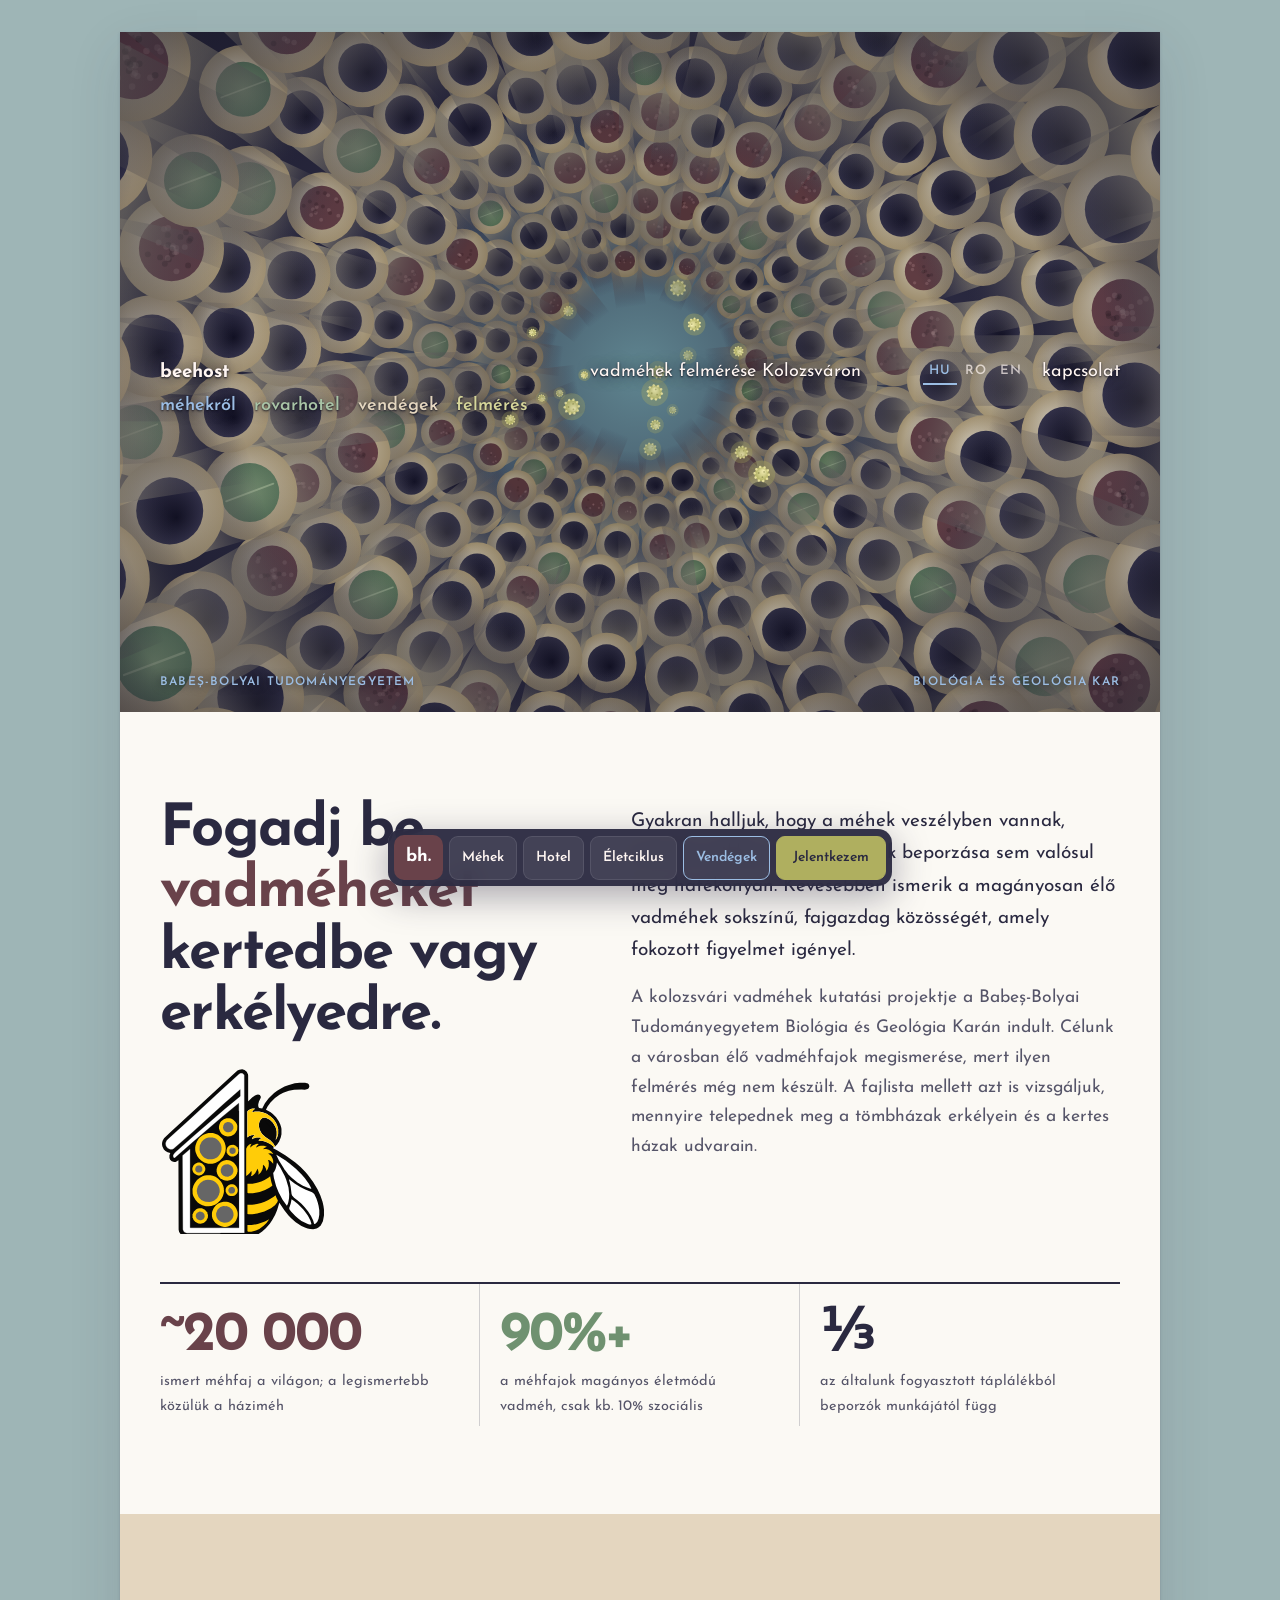
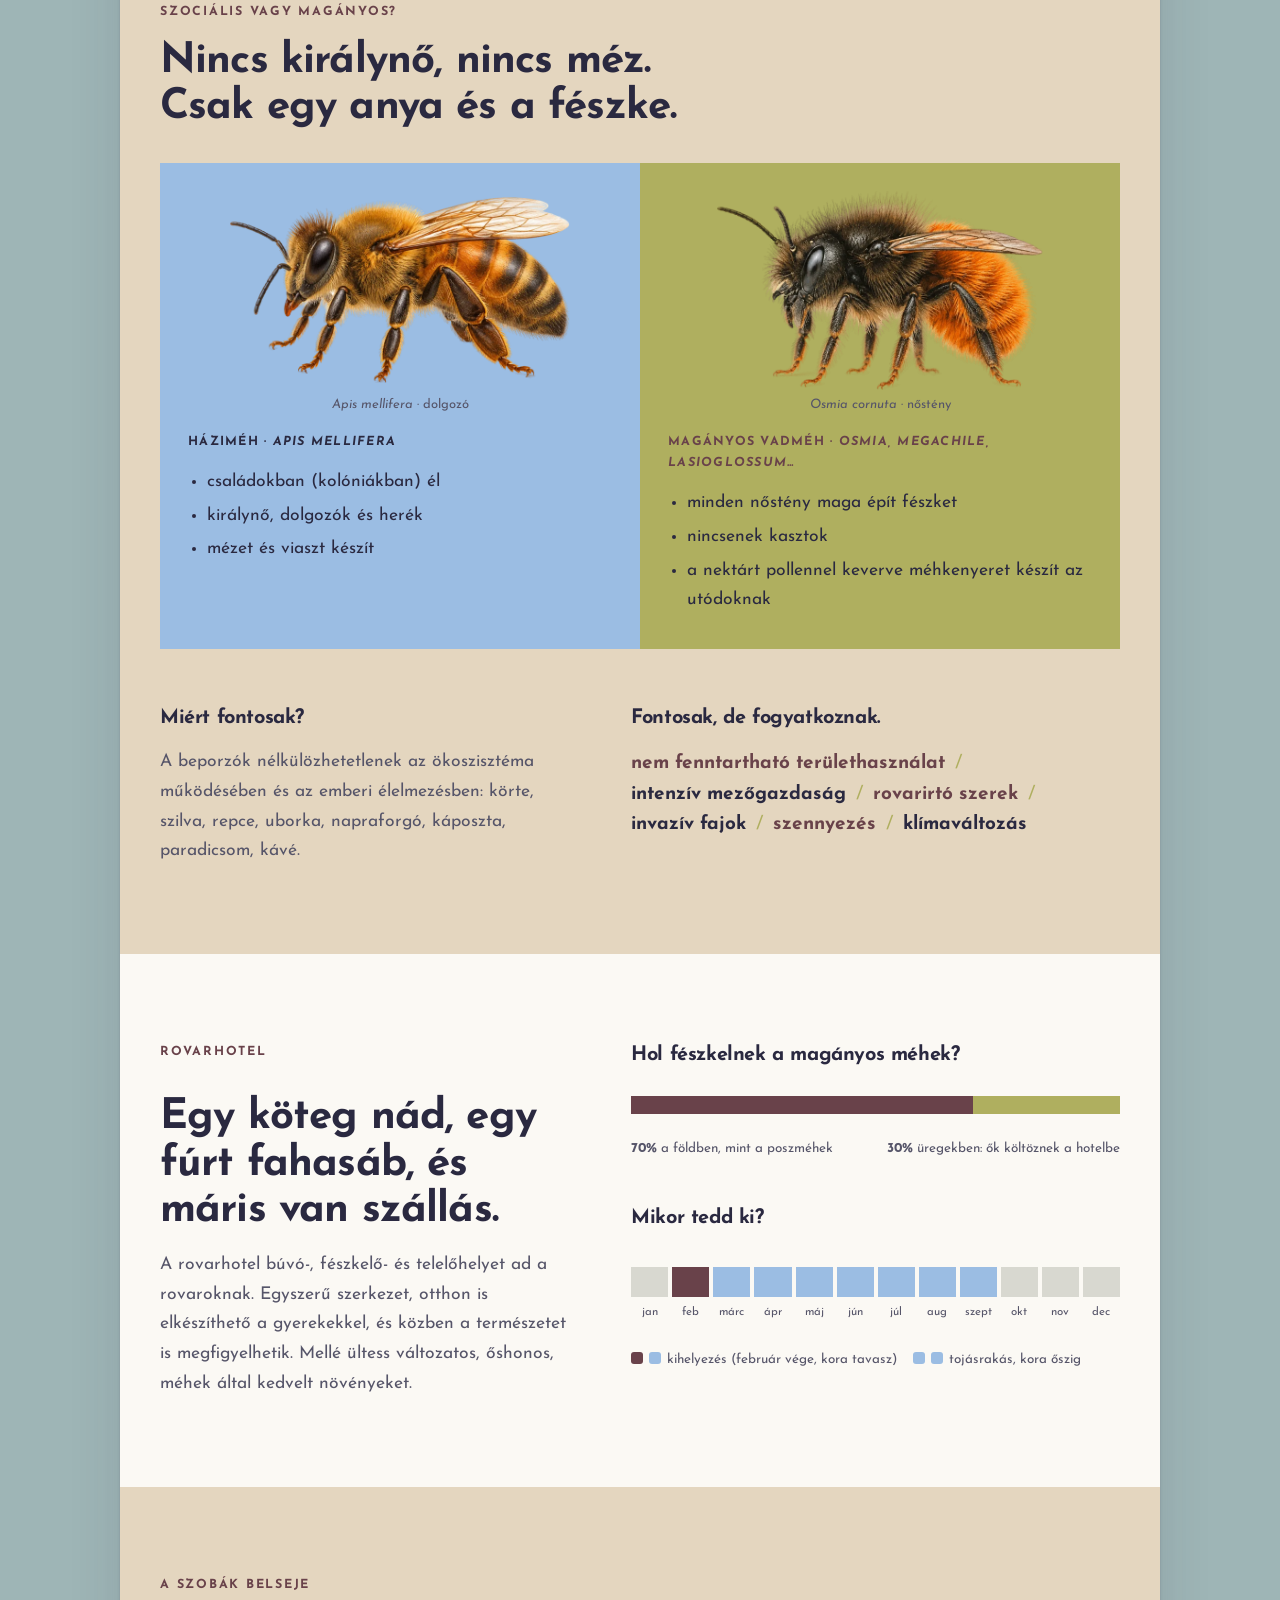
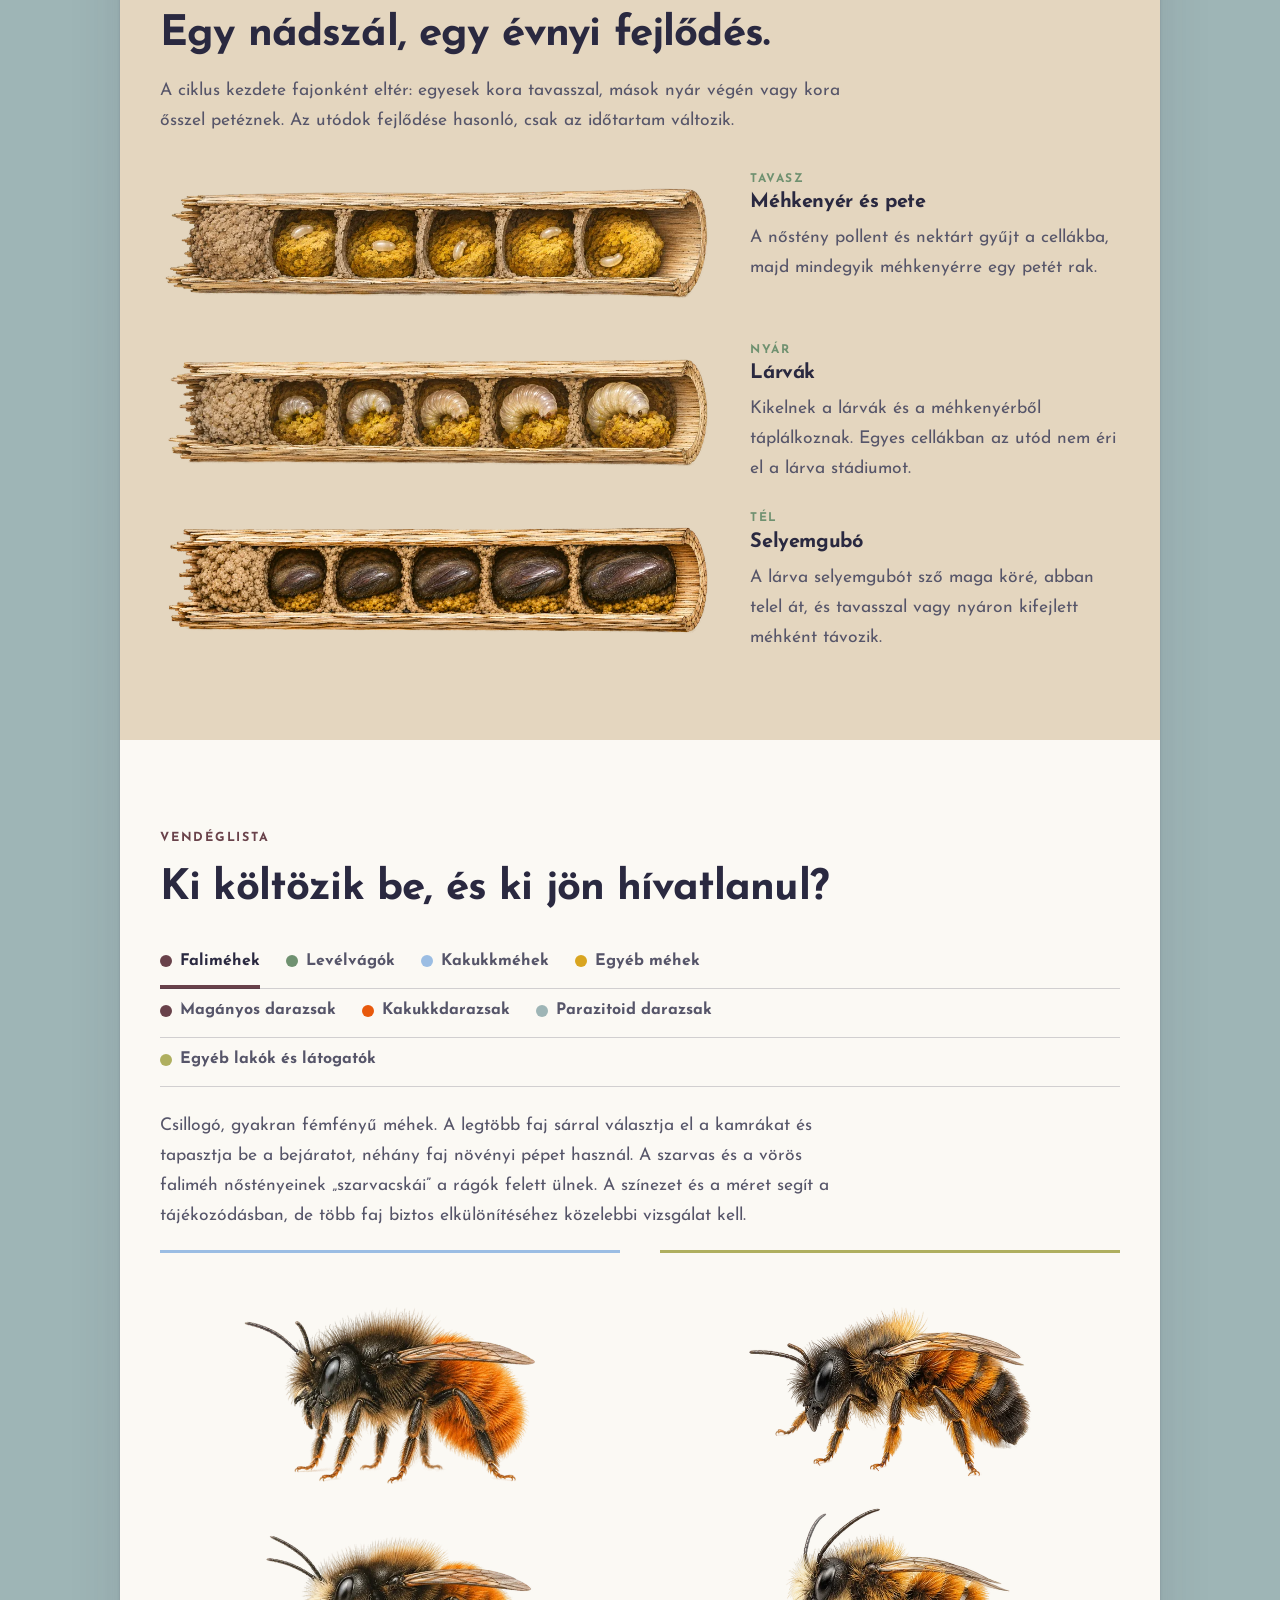
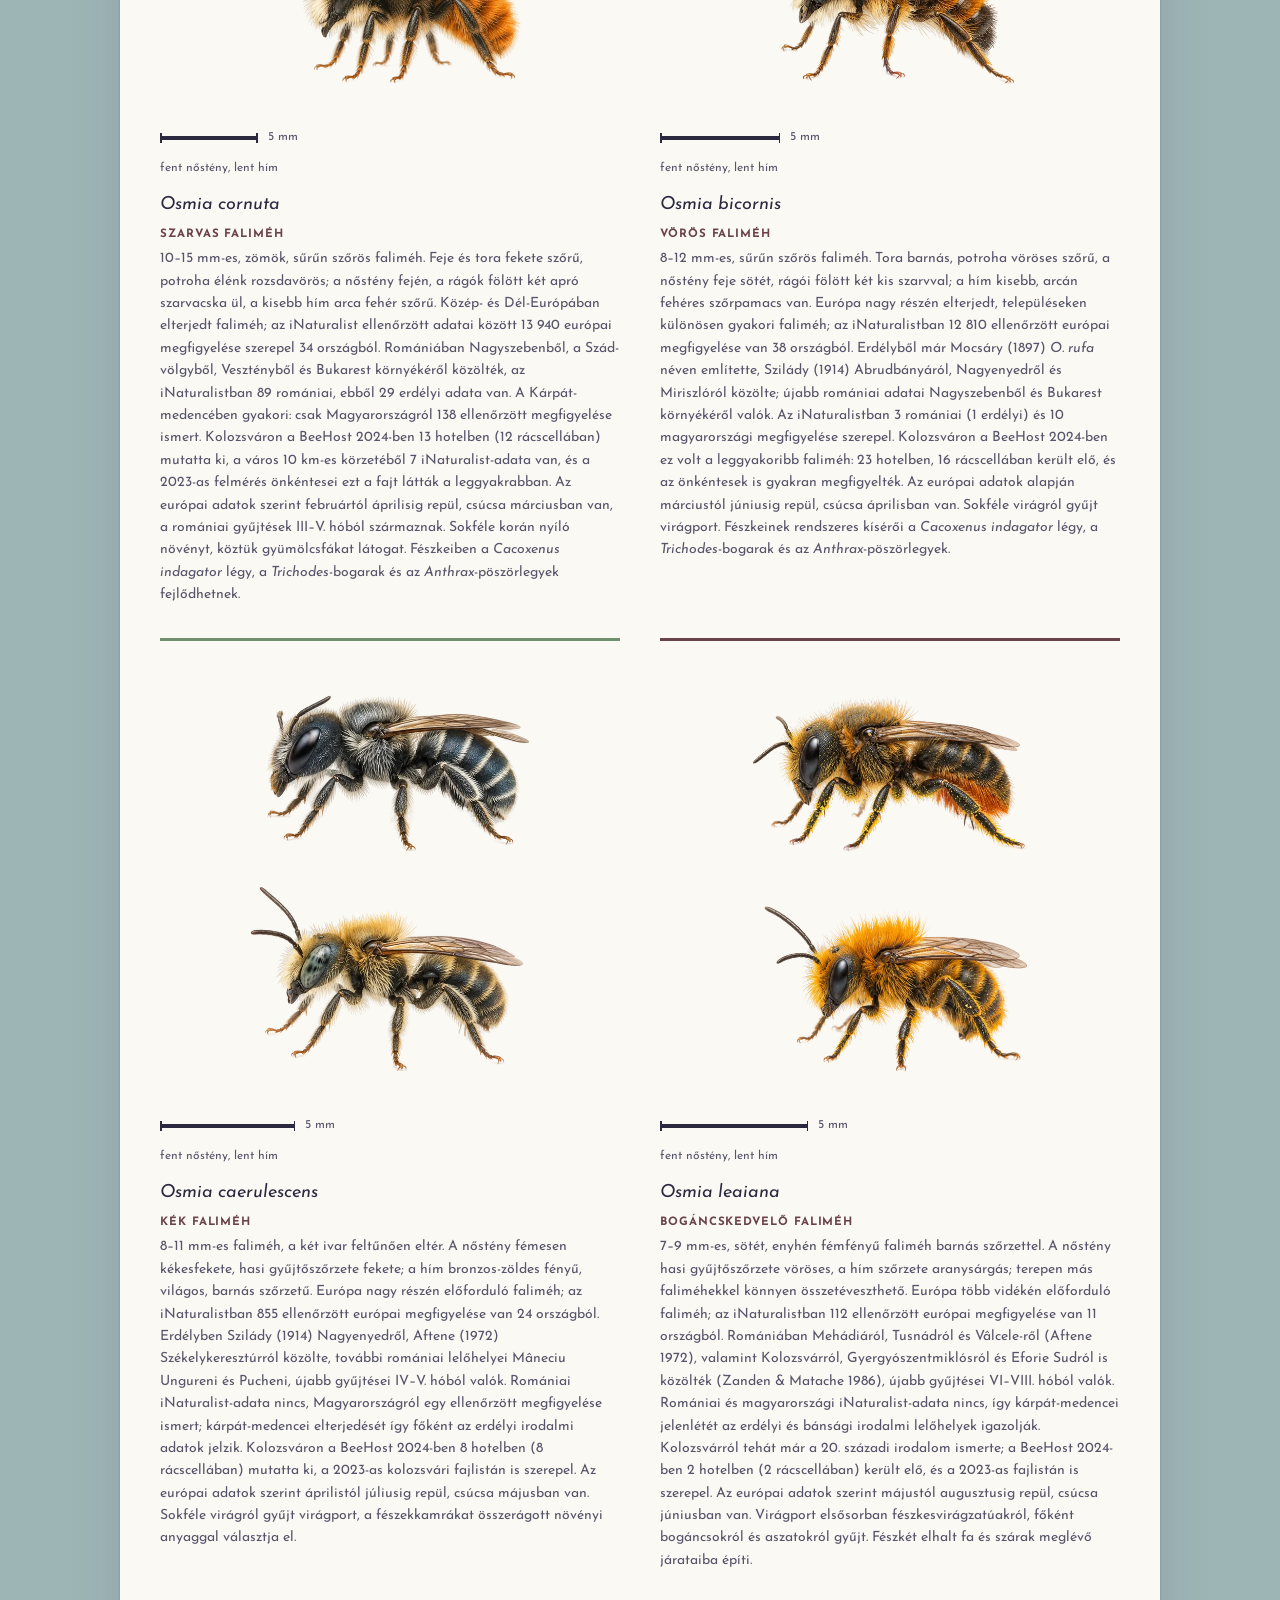
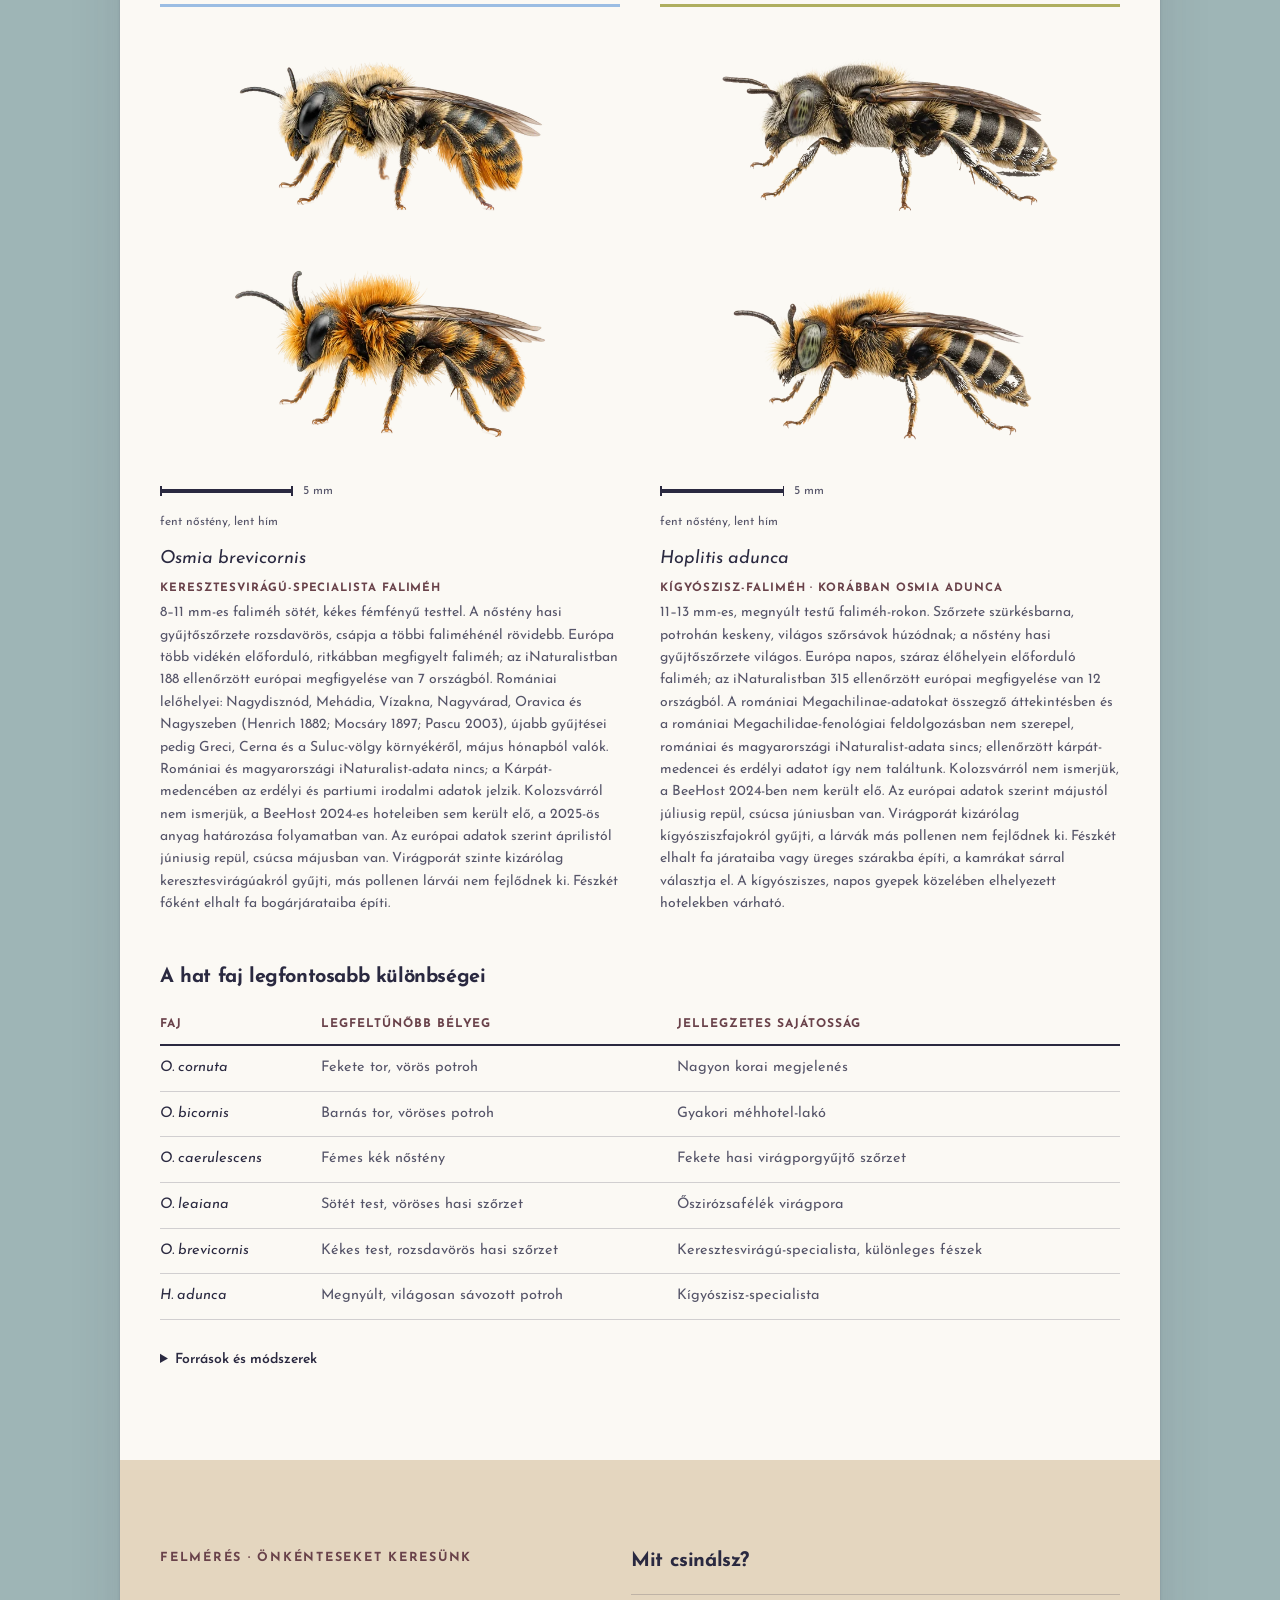
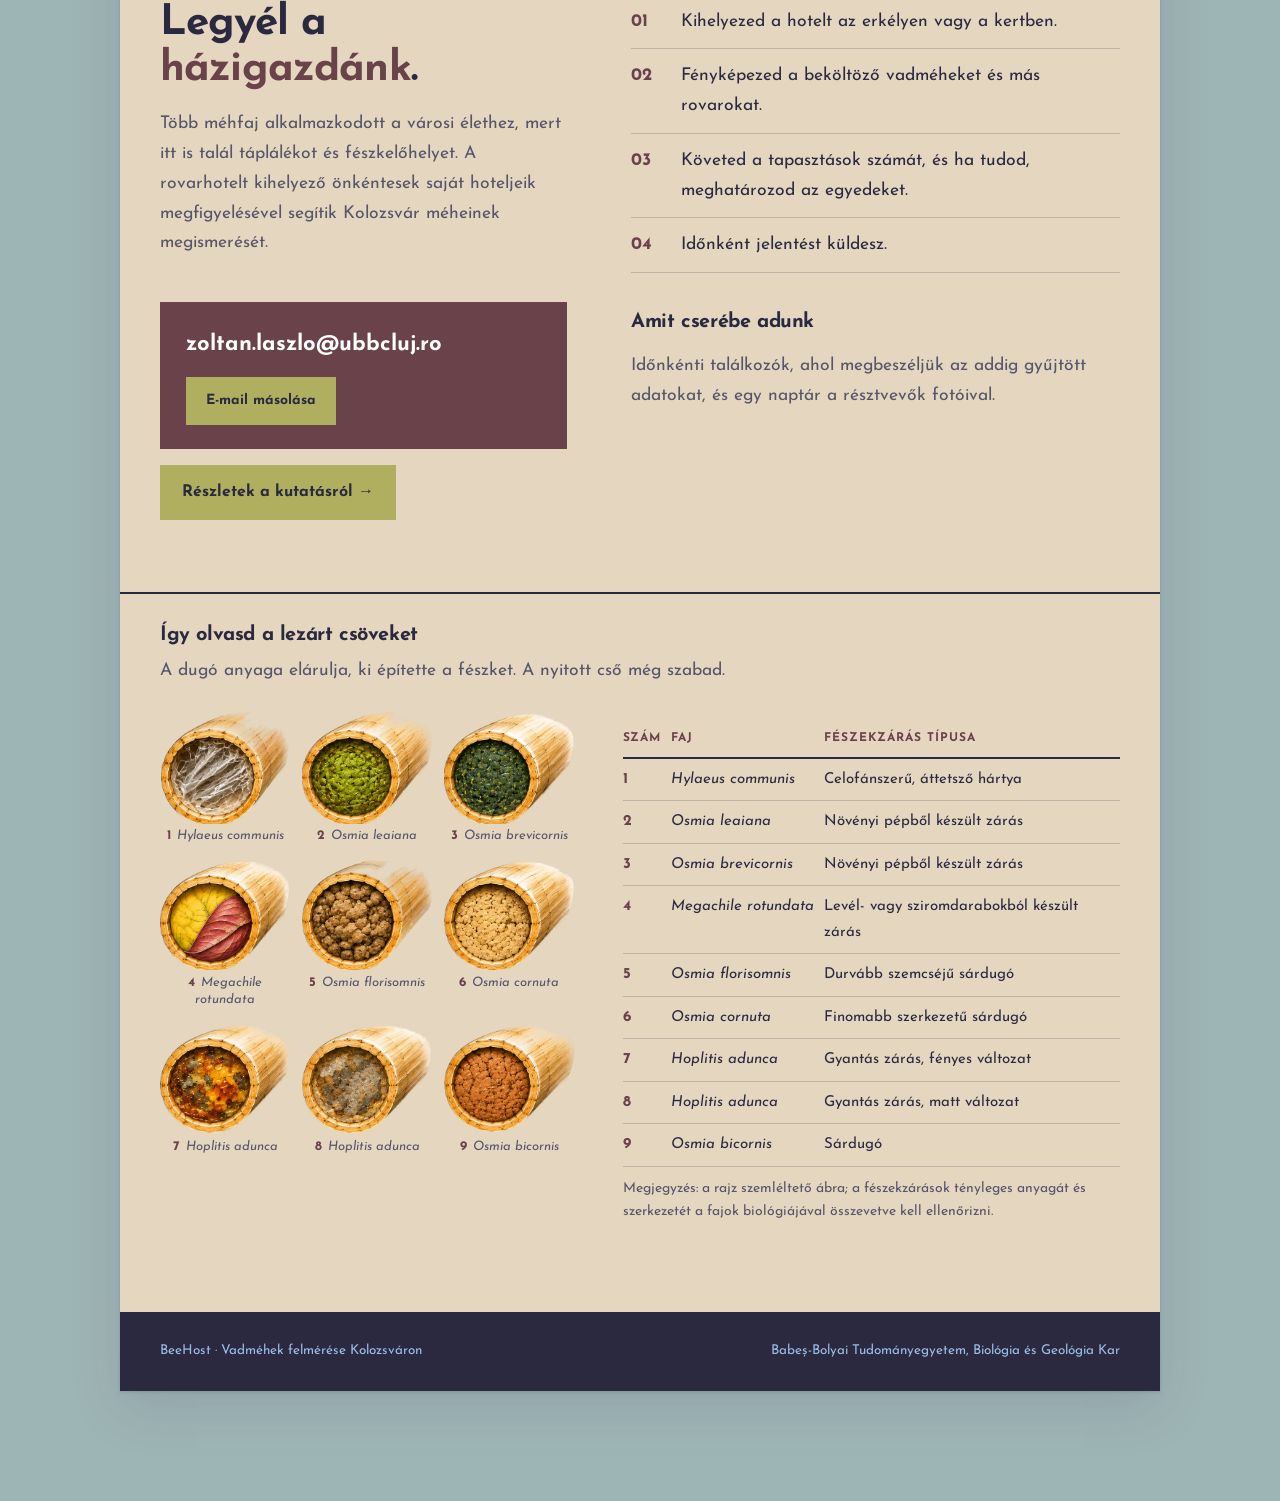
==== commit f16e6ca2: "Add files via upload" ====
--- a/index.html
+++ b/index.html
@@ -296,7 +296,7 @@
 const ME_IMG='images/megachile-ericetorum.webp';
 const CE_IMG='images/coelioxys-elongata.webp';
 const SB_IMG='images/stelis-breviuscula.webp';
-const SC={"osmia-cornuta": 69.6, "osmia-bicornis": 67.6, "osmia-caerulescens": 66.8, "osmia-leaiana": 66.3, "osmia-brevicornis": 73.8, "hoplitis-adunca": 77.8, "megachile-ligniseca": 80, "megachile-rotundata": 80, "megachile-willughbiella": 80, "megachile-ericetorum": 80, "stelis-breviuscula": 80, "coelioxys-elongata": 80, "chrysis-ignita": 80, "chrysura-austriaca": 80, "hylaeus-communis": 80, "hylaeus-difformis": 80, "heriades-truncorum": 80, "anthidium-manicatum": 69.8, "trypoxylon-figulus": 80, "trypoxylon-clavicerum": 80, "passaloecus-corniger": 80, "passaloecus-gracilis": 78.0, "gasteruption-assectator": 80, "gasteruption-jaculator": 64.9, "leucospis-dorsigera": 74.9, "melittobia-acasta": 80, "ephialtes-manifestator": 66.6, "perithous-septemcinctorius": 80, "sapyga-quinquepunctata": 76.6, "sapyga-clavicornis": 79.0, "sapygina-decemguttata": 76.4, "ancistrocerus-antilope": 66.7, "ancistrocerus-nigricornis": 80, "auplopus-carbonarius": 62.6, "dipogon-bifasciatus": 77.0, "trichodes-alvearius": 71.2, "sitaris-muralis": 63.7, "anthrax-anthrax": 57.9, "cacoxenus-indagator": 60.2, "ptinus-sexpunctatus": 68.0, "monodontomerus-obscurus": 77.1, "pteromalus-venustus": 70.1, "dibrachys-microgastri": 80, "euodynerus-posticus": 57.3, "megatoma-undata": 68.8, "solierella-compedita": 71.6, "hedychridium-monochroum": 69.7, "trichrysis-cyanea": 80, "microdynerus-nugdunensis": 61.8, "nitela-spinolae": 80, "amobia-signata": 57.6, "chelostoma-florisomne": 80, "anthophora-plumipes": 80, "pemphredon-lethifer": 80, "spilomena-troglodytes": 80, "polysphincta-tuberosa": 80, "chaetodactylus-osmiae": 80, "megachile-sculpturalis": 80, "isodontia-mexicana": 80, "parus-major": 80};
+const SC={"osmia-cornuta": 69.6, "osmia-bicornis": 67.6, "osmia-caerulescens": 66.8, "osmia-leaiana": 66.3, "osmia-brevicornis": 73.8, "hoplitis-adunca": 77.8, "megachile-ligniseca": 80, "megachile-rotundata": 80, "megachile-willughbiella": 80, "megachile-ericetorum": 80, "stelis-breviuscula": 80, "coelioxys-elongata": 80, "chrysis-ignita": 80, "chrysura-austriaca": 80, "hylaeus-communis": 80, "hylaeus-difformis": 80, "heriades-truncorum": 80, "anthidium-manicatum": 69.8, "trypoxylon-figulus": 80, "trypoxylon-clavicerum": 80, "passaloecus-corniger": 80, "passaloecus-gracilis": 78.0, "gasteruption-assectator": 80, "gasteruption-jaculator": 64.9, "leucospis-dorsigera": 74.9, "melittobia-acasta": 80, "ephialtes-manifestator": 66.6, "perithous-septemcinctorius": 80, "sapyga-quinquepunctata": 76.6, "sapyga-clavicornis": 79.0, "sapygina-decemguttata": 76.4, "ancistrocerus-antilope": 66.7, "ancistrocerus-nigricornis": 80, "auplopus-carbonarius": 62.6, "dipogon-bifasciatus": 77.0, "trichodes-alvearius": 71.2, "sitaris-muralis": 63.7, "anthrax-anthrax": 57.9, "cacoxenus-indagator": 60.2, "ptinus-sexpunctatus": 68.0, "monodontomerus-obscurus": 77.1, "pteromalus-venustus": 70.1, "dibrachys-microgastri": 80, "euodynerus-posticus": 57.3, "megatoma-undata": 68.8, "solierella-compedita": 71.6, "hedychridium-monochroum": 70.9, "trichrysis-cyanea": 80, "microdynerus-nugdunensis": 61.8, "nitela-spinolae": 80, "amobia-signata": 57.6, "chelostoma-florisomne": 80, "anthophora-plumipes": 80, "pemphredon-lethifer": 80, "spilomena-troglodytes": 80, "polysphincta-tuberosa": 80, "chaetodactylus-osmiae": 80, "megachile-sculpturalis": 79.8, "isodontia-mexicana": 79.4, "parus-major": 80};
 const SBAR={"osmia-cornuta": {"bar": 21.26, "mag": 1}, "osmia-bicornis": {"bar": 26.16, "mag": 1}, "osmia-caerulescens": {"bar": 29.43, "mag": 1}, "osmia-leaiana": {"bar": 32.24, "mag": 1}, "osmia-brevicornis": {"bar": 28.89, "mag": 1}, "hoplitis-adunca": {"bar": 27.05, "mag": 1}, "megachile-ligniseca": {"bar": 23.13, "mag": 1}, "megachile-rotundata": {"bar": 42.24, "mag": 1}, "megachile-willughbiella": {"bar": 24.37, "mag": 1}, "megachile-ericetorum": {"bar": 23.6, "mag": 1}, "stelis-breviuscula": {"bar": 69.37, "mag": 1}, "coelioxys-elongata": {"bar": 32.31, "mag": 1}, "chrysis-ignita": {"bar": 36.76, "mag": 1}, "chrysura-austriaca": {"bar": 32.89, "mag": 1}, "hylaeus-communis": {"bar": 58.88, "mag": 1}, "hylaeus-difformis": {"bar": 48.66, "mag": 1}, "heriades-truncorum": {"bar": 58.88, "mag": 1}, "anthidium-manicatum": {"bar": 22.21, "mag": 1}, "trypoxylon-figulus": {"bar": 37.34, "mag": 1}, "trypoxylon-clavicerum": {"bar": 60.37, "mag": 1}, "passaloecus-corniger": {"bar": 59.61, "mag": 1}, "passaloecus-gracilis": {"bar": 69.58, "mag": 1}, "gasteruption-assectator": {"bar": 29.11, "mag": 1}, "gasteruption-jaculator": {"bar": 17.58, "mag": 1}, "leucospis-dorsigera": {"bar": 27.85, "mag": 1}, "melittobia-acasta": {"bar": 56.43, "mag": 1, "mm": 1}, "ephialtes-manifestator": {"bar": 17.08, "mag": 1}, "perithous-septemcinctorius": {"bar": 15.3, "mag": 1}, "sapyga-quinquepunctata": {"bar": 38.38, "mag": 1}, "sapyga-clavicornis": {"bar": 33.9, "mag": 1}, "sapygina-decemguttata": {"bar": 57.85, "mag": 1}, "ancistrocerus-antilope": {"bar": 24.59, "mag": 1}, "ancistrocerus-nigricornis": {"bar": 33.5, "mag": 1}, "auplopus-carbonarius": {"bar": 28.4, "mag": 1}, "dipogon-bifasciatus": {"bar": 38.56, "mag": 1}, "trichodes-alvearius": {"bar": 22.11, "mag": 1}, "sitaris-muralis": {"bar": 23.19, "mag": 1}, "anthrax-anthrax": {"bar": 15.29, "mag": 1}, "cacoxenus-indagator": {"bar": 14.43, "mag": 1, "mm": 1}, "ptinus-sexpunctatus": {"bar": 17.18, "mag": 1, "mm": 2}, "monodontomerus-obscurus": {"bar": 15.02, "mag": 1, "mm": 1}, "dibrachys-microgastri": {"bar": 20.62, "mag": 1, "mm": 1}, "megatoma-undata": {"bar": 16.31, "mag": 1, "mm": 1}, "trichrysis-cyanea": {"bar": 19.69, "mag": 1, "mm": 2}, "hedychridium-monochroum": {"bar": 17.6, "mag": 1, "mm": 1}, "solierella-compedita": {"bar": 27.12, "mag": 1, "mm": 2}, "euodynerus-posticus": {"bar": 22.35, "mag": 1}, "nitela-spinolae": {"bar": 28.8, "mag": 1, "mm": 2}, "megachile-sculpturalis": {"bar": 14.46, "mag": 1, "mm": 5}, "chelostoma-florisomne": {"bar": 37.88, "mag": 1, "mm": 5}, "anthophora-plumipes": {"bar": 24.57, "mag": 1, "mm": 5}, "isodontia-mexicana": {"bar": 19.99, "mag": 1, "mm": 5}, "pemphredon-lethifer": {"bar": 19.89, "mag": 1, "mm": 2}, "spilomena-troglodytes": {"bar": 24.35, "mag": 1, "mm": 1}, "microdynerus-nugdunensis": {"bar": 17.26, "mag": 1, "mm": 2}, "pteromalus-venustus": {"bar": 14.63, "mag": 1, "mm": 1}, "polysphincta-tuberosa": {"bar": 16.89, "mag": 1, "mm": 2}, "amobia-signata": {"bar": 11.52, "mag": 1, "mm": 2}, "chaetodactylus-osmiae": {"bar": 13.28, "mag": 1, "mm": 0.1}, "parus-major": {"bar": 26.83, "mag": 1, "mm": 50, "cm": 5}};
 const CI_IMG='images/chrysis-ignita.webp';
 const AA_IMG='images/ancistrocerus-antilope.webp';
@@ -346,7 +346,7 @@
 const CX_IMG='images/cacoxenus-indagator.webp';
 const AX_IMG='images/anthrax-anthrax.webp';
 const SM_IMG='images/sitaris-muralis.webp';
-const G=[{"id":"mud","name":{"hu":"Faliméhek","ro":"Albine zidar","en":"Mason bees"},"d":{"hu":"Csillogó, gyakran fémfényű méhek. A legtöbb faj sárral választja el a kamrákat és tapasztja be a bejáratot, néhány faj növényi pépet használ. A szarvas és a vörös faliméh nőstényeinek „szarvacskái” a rágók felett ülnek. A színezet és a méret segít a tájékozódásban, de több faj biztos elkülönítéséhez közelebbi vizsgálat kell.","ro":"Albine cu luciu, adesea metalic. Majoritatea speciilor separă celulele și astupă intrarea cu noroi, iar unele folosesc o pastă vegetală. Femelele de Osmia cornuta și O. bicornis au „coarne” deasupra mandibulelor. Culoarea și mărimea ajută la orientare, dar pentru deosebirea sigură a mai multor specii e nevoie de o examinare atentă.","en":"Shiny bees, often with a metallic sheen. Most species separate the cells and seal the entrance with mud; some use plant pulp. The females of Osmia cornuta and O. bicornis have small “horns” above the mandibles. Colour and size help with orientation, but telling several species apart reliably needs a closer look."},"cmp":{"hu":{"t":"A hat faj legfontosabb különbségei","h":["Faj","Legfeltűnőbb bélyeg","Jellegzetes sajátosság"],"r":[["O. cornuta","Fekete tor, vörös potroh","Nagyon korai megjelenés"],["O. bicornis","Barnás tor, vöröses potroh","Gyakori méhhotel-lakó"],["O. caerulescens","Fémes kék nőstény","Fekete hasi virágporgyűjtő szőrzet"],["O. leaiana","Sötét test, vöröses hasi szőrzet","Őszirózsafélék virágpora"],["O. brevicornis","Kékes test, rozsdavörös hasi szőrzet","Keresztesvirágú-specialista, különleges fészek"],["H. adunca","Megnyúlt, világosan sávozott potroh","Kígyószisz-specialista"]]},"ro":{"t":"Cele mai importante diferențe dintre cele șase specii","h":["Specia","Trăsătura cea mai vizibilă","Particularitatea"],"r":[["O. cornuta","Torace negru, abdomen roșu","Apariție foarte timpurie"],["O. bicornis","Torace brun, abdomen roșiatic","Locatar frecvent al hotelurilor pentru albine"],["O. caerulescens","Femelă albastru-metalic","Perie neagră de polen pe abdomen"],["O. leaiana","Corp întunecat, peri ventrali roșiatici","Polen de la Asteraceae"],["O. brevicornis","Corp albăstrui, peri ventrali roșii-ruginii","Specializată pe crucifere, cuib neobișnuit"],["H. adunca","Abdomen alungit, cu benzi deschise","Specializată pe Echium"]]},"en":{"t":"Key differences between the six species","h":["Species","Most visible feature","Distinctive trait"],"r":[["O. cornuta","Black thorax, red abdomen","Very early flight season"],["O. bicornis","Brownish thorax, reddish abdomen","Common bee-hotel resident"],["O. caerulescens","Metallic blue female","Black pollen hairs under the abdomen"],["O. leaiana","Dark body, reddish hairs under the abdomen","Pollen from the daisy family"],["O. brevicornis","Bluish body, rusty-red hairs under the abdomen","Crucifer specialist, unusual nest"],["H. adunca","Elongated abdomen with pale bands","Viper’s bugloss specialist"]]}},"s":[{"sci":"Osmia cornuta","name":{"hu":"szarvas faliméh","ro":"","en":"European orchard bee"},"txt":{"hu":"10–15 mm-es, zömök, sűrűn szőrös faliméh. Feje és tora fekete szőrű, potroha élénk rozsdavörös; a nőstény fején, a rágók fölött két apró szarvacska ül, a kisebb hím arca fehér szőrű. Közép- és Dél-Európában elterjedt faliméh; az iNaturalist ellenőrzött adatai között 13 940 európai megfigyelése szerepel 34 országból. Romániában Nagyszebenből, a Szád-völgyből, Vesztényből és Bukarest környékéről közölték, az iNaturalistban 89 romániai, ebből 29 erdélyi adata van. A Kárpát-medencében gyakori: csak Magyarországról 138 ellenőrzött megfigyelése ismert. Kolozsváron a BeeHost 2024-ben 13 hotelben (12 rácscellában) mutatta ki, a város 10 km-es körzetéből 7 iNaturalist-adata van, és a 2023-as felmérés önkéntesei ezt a fajt látták a leggyakrabban. Az európai adatok szerint februártól áprilisig repül, csúcsa márciusban van, a romániai gyűjtések III–V. hóból származnak. Sokféle korán nyíló növényt, köztük gyümölcsfákat látogat. Fészkeiben a Cacoxenus indagator légy, a Trichodes-bogarak és az Anthrax-pöszörlegyek fejlődhetnek.","ro":"Albină zidar robustă și păroasă, de 10–15 mm. Capul și toracele au peri negri, abdomenul este roșu-ruginiu viu; femela are deasupra mandibulelor două cornițe mici, iar masculul, mai mic, are fața cu peri albi. Albină zidar răspândită în Europa Centrală și de Sud; printre datele verificate din iNaturalist are 13 940 de observații europene din 34 de țări. În România a fost semnalată de la Sibiu, din Valea Sadului, de la Veștem și din împrejurimile Bucureștiului, iar în iNaturalist are 89 de observații din România, dintre care 29 din Transilvania. În Bazinul Carpatic este frecventă: numai din Ungaria are 138 de observații verificate. La Cluj-Napoca, BeeHost a detectat-o în 2024 în 13 hoteluri (12 celule de grilă), din raza de 10 km a orașului are 7 observații iNaturalist, iar voluntarii studiului din 2023 au observat-o cel mai des. După datele europene zboară din februarie până în aprilie, cu vârf în martie; colectările din România provin din lunile III–V. Vizitează multe plante cu înflorire timpurie, între care pomii fructiferi. În cuiburile ei se pot dezvolta musca Cacoxenus indagator, gândacii Trichodes și muștele Anthrax.","en":"A stout, densely hairy mason bee, 10–15 mm long. Its head and thorax have black hair and its abdomen is bright rusty red; the female has two small horns above the mandibles, and the smaller male has a white-haired face. A mason bee widespread in Central and Southern Europe; verified iNaturalist data include 13,940 European observations from 34 countries. In Romania it has been reported from Sibiu, the Sadu Valley, Veștem and around Bucharest, and iNaturalist holds 89 Romanian observations, 29 of them from Transylvania. It is common in the Carpathian Basin: Hungary alone has 138 verified observations. In Cluj-Napoca BeeHost found it in 13 hotels (12 grid cells) in 2024, the city's 10 km radius has 7 iNaturalist records, and volunteers in the 2023 survey saw it more often than any other species. European data show it flying from February to April, peaking in March; Romanian specimens were collected in March–May. It visits many early-flowering plants, including fruit trees. Its nests can host the fly Cacoxenus indagator, Trichodes beetles and Anthrax bee flies."},"img":OC_IMG},{"sci":"Osmia bicornis","name":{"hu":"vörös faliméh","ro":"","en":"red mason bee"},"txt":{"hu":"8–12 mm-es, sűrűn szőrös faliméh. Tora barnás, potroha vöröses szőrű, a nőstény feje sötét, rágói fölött két kis szarvval; a hím kisebb, arcán fehéres szőrpamacs van. Európa nagy részén elterjedt, településeken különösen gyakori faliméh; az iNaturalistban 12 810 ellenőrzött európai megfigyelése van 38 országból. Erdélyből már Mocsáry (1897) O. rufa néven említette, Szilády (1914) Abrudbányáról, Nagyenyedről és Miriszlóról közölte; újabb romániai adatai Nagyszebenből és Bukarest környékéről valók. Az iNaturalistban 3 romániai (1 erdélyi) és 10 magyarországi megfigyelése szerepel. Kolozsváron a BeeHost 2024-ben ez volt a leggyakoribb faliméh: 23 hotelben, 16 rácscellában került elő, és az önkéntesek is gyakran megfigyelték. Az európai adatok alapján márciustól júniusig repül, csúcsa áprilisban van. Sokféle virágról gyűjt virágport. Fészkeinek rendszeres kísérői a Cacoxenus indagator légy, a Trichodes-bogarak és az Anthrax-pöszörlegyek.","ro":"Albină zidar păroasă, de 8–12 mm. Toracele este brun, abdomenul cu peri roșcați; femela are capul închis la culoare și două cornițe deasupra mandibulelor, iar masculul este mai mic și are un smoc de peri albicioși pe față. Albină zidar răspândită în cea mai mare parte a Europei, deosebit de frecventă în localități; în iNaturalist are 12 810 observații europene verificate din 38 de țări. Din Transilvania a fost menționată deja de Mocsáry (1897) sub numele O. rufa, iar Szilády (1914) a semnalat-o de la Abrud, Aiud și Mirăslău; datele românești mai noi provin de la Sibiu și din împrejurimile Bucureștiului. În iNaturalist are 3 observații din România (1 din Transilvania) și 10 din Ungaria. La Cluj-Napoca a fost cea mai frecventă albină zidar în studiul BeeHost din 2024: a apărut în 23 de hoteluri și 16 celule de grilă, iar voluntarii au observat-o des. După datele europene zboară din martie până în iunie, cu vârf în aprilie. Colectează polen de pe multe flori. Însoțitori obișnuiți ai cuiburilor ei sunt musca Cacoxenus indagator, gândacii Trichodes și muștele Anthrax.","en":"A densely hairy mason bee, 8–12 mm long. Its thorax is brownish and its abdomen red-haired; the female has a dark head with two small horns above the mandibles, and the smaller male has a tuft of whitish hair on the face. A mason bee found across most of Europe and especially common in towns; iNaturalist holds 12,810 verified European observations from 38 countries. Mocsáry (1897) already listed it from Transylvania as O. rufa, and Szilády (1914) reported it from Abrud, Aiud and Mirăslău; more recent Romanian records come from Sibiu and around Bucharest. iNaturalist has 3 Romanian (1 Transylvanian) and 10 Hungarian observations. In Cluj-Napoca it was the commonest mason bee in BeeHost 2024, found in 23 hotels and 16 grid cells, and volunteers often observed it. European data show it flying from March to June, peaking in April. It collects pollen from many kinds of flowers. Its nests are regularly accompanied by the fly Cacoxenus indagator, Trichodes beetles and Anthrax bee flies."},"img":OB_IMG},{"sci":"Osmia caerulescens","name":{"hu":"kék faliméh","ro":"","en":"blue mason bee"},"txt":{"hu":"8–11 mm-es faliméh, a két ivar feltűnően eltér. A nőstény fémesen kékesfekete, hasi gyűjtőszőrzete fekete; a hím bronzos-zöldes fényű, világos, barnás szőrzetű. Európa nagy részén előforduló faliméh; az iNaturalistban 855 ellenőrzött európai megfigyelése van 24 országból. Erdélyben Szilády (1914) Nagyenyedről, Aftene (1972) Székelykeresztúrról közölte, további romániai lelőhelyei Mâneciu Ungureni és Pucheni, újabb gyűjtései IV–V. hóból valók. Romániai iNaturalist-adata nincs, Magyarországról egy ellenőrzött megfigyelése ismert; kárpát-medencei elterjedését így főként az erdélyi irodalmi adatok jelzik. Kolozsváron a BeeHost 2024-ben 8 hotelben (8 rácscellában) mutatta ki, a 2023-as kolozsvári fajlistán is szerepel. Az európai adatok szerint áprilistól júliusig repül, csúcsa májusban van. Sokféle virágról gyűjt virágport, a fészekkamrákat összerágott növényi anyaggal választja el.","ro":"Albină zidar de 8–11 mm, cu sexe foarte diferite. Femela este negru-albăstruie metalică, cu peria ventrală neagră; masculul are luciu bronz-verzui și peri deschiși, brunii. Albină zidar prezentă în cea mai mare parte a Europei; în iNaturalist are 855 de observații europene verificate din 24 de țări. În Transilvania a fost semnalată de Szilády (1914) de la Aiud și de Aftene (1972) de la Cristuru Secuiesc; alte localități din România sunt Mâneciu Ungureni și Pucheni, iar colectările mai noi provin din lunile IV–V. Nu are observații iNaturalist din România, iar din Ungaria are una verificată; răspândirea în Bazinul Carpatic este indicată astfel mai ales de datele din literatura transilvăneană. La Cluj-Napoca, BeeHost a detectat-o în 2024 în 8 hoteluri (8 celule de grilă), iar specia apare și pe lista clujeană din 2023. După datele europene zboară din aprilie până în iulie, cu vârf în mai. Colectează polen de pe multe flori și separă celulele cuibului cu material vegetal mestecat.","en":"A mason bee 8–11 mm long, with strikingly different sexes. The female is metallic bluish black with a black belly brush; the male has a bronze-greenish sheen and pale brownish hair. A mason bee occurring across most of Europe; iNaturalist holds 855 verified European observations from 24 countries. In Transylvania it was reported by Szilády (1914) from Aiud and by Aftene (1972) from Cristuru Secuiesc; other Romanian sites are Mâneciu Ungureni and Pucheni, and recent specimens were collected in April–May. It has no Romanian iNaturalist records and one verified Hungarian observation, so its Carpathian Basin distribution rests mainly on the Transylvanian literature. In Cluj-Napoca BeeHost found it in 8 hotels (8 grid cells) in 2024, and it is on the 2023 Cluj species list. European data show it flying from April to July, peaking in May. It collects pollen from many flowers and separates the nest cells with chewed plant material."},"img":OCA_IMG},{"sci":"Osmia leaiana","name":{"hu":"bogáncskedvelő faliméh","ro":"","en":"orange-vented mason bee"},"txt":{"hu":"7–9 mm-es, sötét, enyhén fémfényű faliméh barnás szőrzettel. A nőstény hasi gyűjtőszőrzete vöröses, a hím szőrzete aranysárgás; terepen más faliméhekkel könnyen összetéveszthető. Európa több vidékén előforduló faliméh; az iNaturalistban 112 ellenőrzött európai megfigyelése van 11 országból. Romániában Mehádiáról, Tusnádról és Vâlcele-ről (Aftene 1972), valamint Kolozsvárról, Gyergyószentmiklósról és Eforie Sudról is közölték (Zanden & Matache 1986), újabb gyűjtései VI–VIII. hóból valók. Romániai és magyarországi iNaturalist-adata nincs, így kárpát-medencei jelenlétét az erdélyi és bánsági irodalmi lelőhelyek igazolják. Kolozsvárról tehát már a 20. századi irodalom ismerte; a BeeHost 2024-ben 2 hotelben (2 rácscellában) került elő, és a 2023-as fajlistán is szerepel. Az európai adatok szerint májustól augusztusig repül, csúcsa júniusban van. Virágport elsősorban fészkesvirágzatúakról, főként bogáncsokról és aszatokról gyűjt. Fészkét elhalt fa és szárak meglévő járataiba építi.","ro":"Albină zidar de 7–9 mm, închisă la culoare, cu luciu metalic slab și peri brunii. Peria ventrală a femelei este roșcată, iar perii masculului sunt galben-aurii; pe teren se confundă ușor cu alte albine zidar. Albină zidar prezentă în mai multe regiuni ale Europei; în iNaturalist are 112 observații europene verificate din 11 țări. În România a fost semnalată de la Mehadia, Tușnad și Vâlcele (Aftene 1972), precum și de la Cluj, Gheorgheni și Eforie Sud (Zanden & Matache 1986); colectările mai noi provin din lunile VI–VIII. Nu are observații iNaturalist din România și Ungaria, astfel prezența în Bazinul Carpatic este dovedită de localitățile din literatura transilvăneană și bănățeană. Așadar, din Cluj era cunoscută deja din literatura secolului XX; în studiul BeeHost din 2024 a apărut în 2 hoteluri (2 celule de grilă) și figurează și pe lista din 2023. După datele europene zboară din mai până în august, cu vârf în iunie. Colectează polen mai ales de pe Asteraceae, în special de pe ciulini și pălămidă. Își construiește cuibul în galerii existente din lemn mort și tulpini.","en":"A dark mason bee 7–9 mm long, with a faint metallic sheen and brownish hair. The female's belly brush is reddish and the male's hair golden yellow; in the field it is easily confused with other mason bees. A mason bee occurring in several parts of Europe; iNaturalist holds 112 verified European observations from 11 countries. In Romania it has been reported from Mehadia, Tușnad and Vâlcele (Aftene 1972) and from Cluj, Gheorgheni and Eforie Sud (Zanden & Matache 1986); recent specimens date from June–August. It has no Romanian or Hungarian iNaturalist records, so its presence in the Carpathian Basin rests on Transylvanian and Banat literature records. It was therefore already known from Cluj in twentieth-century literature; BeeHost 2024 found it in 2 hotels (2 grid cells), and it is on the 2023 species list. European data show it flying from May to August, peaking in June. It collects pollen mainly from Asteraceae, especially thistles. It nests in existing burrows in dead wood and stems."},"img":OL_IMG},{"sci":"Osmia brevicornis","name":{"hu":"keresztesvirágú-specialista faliméh","ro":"","en":""},"txt":{"hu":"8–11 mm-es faliméh sötét, kékes fémfényű testtel. A nőstény hasi gyűjtőszőrzete rozsdavörös, csápja a többi faliméhénél rövidebb. Európa több vidékén előforduló, ritkábban megfigyelt faliméh; az iNaturalistban 188 ellenőrzött európai megfigyelése van 7 országból. Romániai lelőhelyei: Nagydisznód, Mehádia, Vízakna, Nagyvárad, Oravica és Nagyszeben (Henrich 1882; Mocsáry 1897; Pascu 2003), újabb gyűjtései pedig Greci, Cerna és a Suluc-völgy környékéről, május hónapból valók. Romániai és magyarországi iNaturalist-adata nincs; a Kárpát-medencében az erdélyi és partiumi irodalmi adatok jelzik. Kolozsvárról nem ismerjük, a BeeHost 2024-es hoteleiben sem került elő, a 2025-ös anyag határozása folyamatban van. Az európai adatok szerint áprilistól júniusig repül, csúcsa májusban van. Virágporát szinte kizárólag keresztesvirágúakról gyűjti, más pollenen lárvái nem fejlődnek ki. Fészkét főként elhalt fa bogárjárataiba építi.","ro":"Albină zidar de 8–11 mm, cu corp închis, cu luciu metalic albăstrui. Peria ventrală a femelei este roșu-ruginie, iar antenele sunt mai scurte decât la alte albine zidar. Albină zidar prezentă în mai multe regiuni ale Europei, dar observată mai rar; în iNaturalist are 188 de observații europene verificate din 7 țări. Localitățile din România sunt Cisnădie, Mehadia, Ocna Sibiului, Oradea, Oravița și Sibiu (Henrich 1882; Mocsáry 1897; Pascu 2003), iar colectările mai noi provin de la Greci, Cerna și din Valea Sulucului, din luna mai. Nu are observații iNaturalist din România și Ungaria; în Bazinul Carpatic este indicată de datele din literatura transilvăneană și din Partium. Nu este cunoscută din Cluj și nu a apărut nici în hotelurile BeeHost din 2024; identificarea materialului din 2025 este în curs. După datele europene zboară din aprilie până în iunie, cu vârf în mai. Colectează polen aproape exclusiv de pe Brassicaceae, iar larvele ei nu se dezvoltă pe alt polen. Cuibărește mai ales în galeriile de gândaci din lemnul mort.","en":"A mason bee 8–11 mm long with a dark, bluish metallic body. The female's belly brush is rusty red, and its antennae are shorter than in other mason bees. A mason bee occurring in several parts of Europe but seen less often; iNaturalist holds 188 verified European observations from 7 countries. Its Romanian sites are Cisnădie, Mehadia, Ocna Sibiului, Oradea, Oravița and Sibiu (Henrich 1882; Mocsáry 1897; Pascu 2003), and recent specimens were collected in May at Greci, Cerna and the Suluc Valley. It has no Romanian or Hungarian iNaturalist records; in the Carpathian Basin it is documented by Transylvanian and Partium literature. It is not known from Cluj-Napoca and did not turn up in the 2024 BeeHost hotels; identification of the 2025 material is under way. European data show it flying from April to June, peaking in May. It collects pollen almost exclusively from Brassicaceae, and its larvae fail to develop on other pollen. It nests mainly in beetle borings in dead wood."},"img":OBR_IMG},{"sci":"Hoplitis adunca","name":{"hu":"kígyószisz-faliméh · korábban Osmia adunca","ro":"anterior Osmia adunca","en":"viper’s bugloss mason bee · formerly Osmia adunca"},"txt":{"hu":"11–13 mm-es, megnyúlt testű faliméh-rokon. Szőrzete szürkésbarna, potrohán keskeny, világos szőrsávok húzódnak; a nőstény hasi gyűjtőszőrzete világos. Európa napos, száraz élőhelyein előforduló faliméh; az iNaturalistban 315 ellenőrzött európai megfigyelése van 12 országból. A romániai Megachilinae-adatokat összegző áttekintésben és a romániai Megachilidae-fenológiai feldolgozásban nem szerepel, romániai és magyarországi iNaturalist-adata sincs; ellenőrzött kárpát-medencei és erdélyi adatot így nem találtunk. Kolozsvárról nem ismerjük, a BeeHost 2024-ben nem került elő. Az európai adatok szerint májustól júliusig repül, csúcsa júniusban van. Virágporát kizárólag kígyósziszfajokról gyűjti, a lárvák más pollenen nem fejlődnek ki. Fészkét elhalt fa járataiba vagy üreges szárakba építi, a kamrákat sárral választja el. A kígyósziszes, napos gyepek közelében elhelyezett hotelekben várható.","ro":"Rudă a albinelor zidar, cu corp alungit, de 11–13 mm. Perii sunt brun-cenușii, pe abdomen are benzi înguste de peri deschiși, iar peria ventrală a femelei este deschisă la culoare. Albină zidar din habitatele însorite și uscate ale Europei; în iNaturalist are 315 observații europene verificate din 12 țări. Nu apare în sinteza datelor despre Megachilinae din România și nici în prelucrarea fenologică a Megachilidae din România, și nu are nici observații iNaturalist din România sau Ungaria; nu am găsit astfel date verificate din Bazinul Carpatic sau din Transilvania. Nu este cunoscută din Cluj și nu a apărut în studiul BeeHost din 2024. După datele europene zboară din mai până în iulie, cu vârf în iunie. Colectează polen exclusiv de pe specii de iarba-șarpelui (Echium), iar larvele nu se dezvoltă pe alt polen. Își construiește cuibul în galerii din lemn mort sau în tulpini goale, iar celulele le separă cu noroi. Poate fi așteptată în hotelurile amplasate lângă pajiști însorite cu iarba-șarpelui.","en":"An elongated relative of the mason bees, 11–13 mm long. Its hair is greyish brown, the abdomen has narrow pale hair bands, and the female's belly brush is pale. A mason bee of sunny, dry habitats in Europe; iNaturalist holds 315 verified European observations from 12 countries. It is absent from the review of Romanian Megachilinae records and from the phenological treatment of Romanian Megachilidae, and it has no Romanian or Hungarian iNaturalist records; we therefore found no verified data from the Carpathian Basin or Transylvania. It is not known from Cluj-Napoca and did not turn up in BeeHost 2024. European data show it flying from May to July, peaking in June. It collects pollen only from viper's bugloss (Echium), and its larvae fail to develop on other pollen. It nests in burrows in dead wood or in hollow stems and separates the cells with mud. It may be expected in hotels placed near sunny grasslands with viper's bugloss."},"img":HA_IMG}]},{"id":"leaf","name":{"hu":"Levélvágók","ro":"Tăietoare de frunze","en":"Leafcutter bees"},"d":{"hu":"Nagy rágóikkal kör alakú darabokat vágnak a levelekből, és ezekből építik a fészket. Ha a kertben kerek rágásnyomokat látsz, ők jártak ott. A bejáratot levéllel vagy sziromdarabbal zárják.","ro":"Cu mandibulele mari taie bucăți rotunde din frunze și își construiesc cuibul din ele. Urmele circulare de pe frunze le trădează prezența. Intrarea o astupă cu frunze sau petale.","en":"With their large mandibles they cut round pieces out of leaves and build their nests from them. Round notches on leaves in your garden show they have been there. They seal the entrance with pieces of leaf or petal."},"cmp":{"hu":{"t":"A négy levélvágó legfontosabb különbségei","h":["Faj","Legfeltűnőbb bélyeg","Jellegzetes sajátosság"],"r":[["M. ligniseca","Nagy, sötét test, vöröses-narancs hasi szőrzet","Bogáncsféléken gyűjt, korhadt fában fészkel"],["M. rotundata","Kicsi (6–9 mm), fehéres hasi szőrzet","Lucernabeporzó, tenyésztik is"],["M. willughbiella","Élénk narancsvörös hasi szőrzet; a hím elülső lába kiszélesedett","Gyakori kerti és méhhotel-lakó"],["M. ericetorum","Világos potrohsávok, fehéres hasi szőrzet","Gyantával épít, nem levéllel"]]},"ro":{"t":"Cele mai importante diferențe dintre cele patru tăietoare de frunze","h":["Specia","Trăsătura cea mai vizibilă","Particularitatea"],"r":[["M. ligniseca","Corp mare, întunecat, peri ventrali roșiatic-portocalii","Adună de pe ciulini, cuibărește în lemn mort"],["M. rotundata","Mică (6–9 mm), peri ventrali albicioși","Polenizator al lucernei, crescută și artificial"],["M. willughbiella","Peri ventrali portocaliu-roșcați vii; masculul cu picioare anterioare lățite","Locatar frecvent al grădinilor și hotelurilor"],["M. ericetorum","Benzi abdominale deschise, peri ventrali albicioși","Construiește cu rășină, nu cu frunze"]]},"en":{"t":"Key differences between the four leafcutter bees","h":["Species","Most visible feature","Distinctive trait"],"r":[["M. ligniseca","Large, dark body, reddish-orange pollen hairs","Forages on thistles, nests in dead wood"],["M. rotundata","Small (6–9 mm), whitish pollen hairs","Alfalfa pollinator, also reared commercially"],["M. willughbiella","Bright orange-red pollen hairs; male with widened front legs","Common in gardens and bee hotels"],["M. ericetorum","Pale abdominal bands, whitish pollen hairs","Builds with resin, not leaves"]]}},"s":[{"sci":"Megachile ligniseca","name":{"hu":"","ro":"","en":""},"txt":{"hu":"12–16 mm-es, erőteljes, sötét levélvágó méh. A nőstény potrohának alsó oldalán vöröses-narancssárga gyűjtőszőrzet van, rágói erősek, levélkorongok vágására alkalmasak. Európa mérsékelt övében elterjedt levélvágó méh; az iNaturalistban 56 ellenőrzött európai megfigyelése van 9 országból. Romániában Oravicáról és Tusnádról (Mocsáry 1897), Csügüdről, Ighielről és Borosjenőről (Zilahi-Kiss 1915) közölték, újabb gyűjtései a Bei-, Bratcu- és Rica-völgyből VII–IX. hóból valók. Romániai és magyarországi iNaturalist-adata nincs; kárpát-medencei előfordulását az erdélyi és bánsági irodalmi adatok jelzik. Kolozsváron a BeeHost 2024-ben a Megachile nemzetség 4 hotelben került elő, a fajszintű határozás folyamatban van. Az európai adatok szerint júniustól szeptemberig repül, csúcsa júliusban van. Fészkét elhalt fa járataiba és más üregekbe építi, a kamrákat levéldarabokkal béleli. A romániai gyűjtések szerint a nyári fajok közé tartozik.","ro":"Albină croitor robustă și închisă la culoare, de 12–16 mm. Femela are pe partea ventrală a abdomenului o perie roșcat-portocalie și mandibule puternice, potrivite pentru tăierea discurilor de frunză. Albină croitor răspândită în zona temperată a Europei; în iNaturalist are 56 de observații europene verificate din 9 țări. În România a fost semnalată de la Oravița și Tușnad (Mocsáry 1897), de la Ciuguzel, Ighiel și Ineu (Zilahi-Kiss 1915), iar colectările mai noi provin din văile Bei, Bratcu și Rica, din lunile VII–IX. Nu are observații iNaturalist din România și Ungaria; prezența în Bazinul Carpatic este indicată de datele din literatura transilvăneană și bănățeană. La Cluj-Napoca, BeeHost a găsit în 2024 genul Megachile în 4 hoteluri; identificarea la nivel de specie este în curs. După datele europene zboară din iunie până în septembrie, cu vârf în iulie. Își construiește cuibul în galerii din lemn mort și în alte cavități, iar celulele le căptușește cu bucăți de frunze. După colectările din România face parte din speciile de vară.","en":"A robust, dark leafcutter bee 12–16 mm long. The female has a reddish-orange brush on the underside of the abdomen and strong mandibles for cutting leaf discs. A leafcutter bee widespread in temperate Europe; iNaturalist holds 56 verified European observations from 9 countries. In Romania it has been reported from Oravița and Tușnad (Mocsáry 1897) and from Ciuguzel, Ighiel and Ineu (Zilahi-Kiss 1915); recent specimens come from the Bei, Bratcu and Rica valleys, collected in July–September. It has no Romanian or Hungarian iNaturalist records; its occurrence in the Carpathian Basin is shown by Transylvanian and Banat literature records. In Cluj-Napoca BeeHost found the genus Megachile in 4 hotels in 2024; species-level identification is under way. European data show it flying from June to September, peaking in July. It nests in burrows in dead wood and other cavities, lining the cells with leaf pieces. Romanian collections place it among the summer species."},"img":ML_IMG},{"sci":"Megachile rotundata","name":{"hu":"lucernaszabóméh","ro":"albina tăietoare de frunze a lucernei","en":"alfalfa leafcutter bee"},"txt":{"hu":"6–9 mm-es, zömök levélvágó méh, potrohán keskeny világos szőrsávokkal. A nőstény hasi gyűjtőszőrzete fehéres, a hím kisebb és karcsúbb. Eredetileg palearktikus, ma világszerte elterjedt levélvágó méh; az iNaturalistban 153 ellenőrzött európai megfigyelése van 14 országból. Romániában Tusnádról (Iuga & Scobiola-Palade 1959; Aftene 1972), Bákóból és Histriából közölték, újabb gyűjtései Agigea, Brăneşti és Moara Domnească környékéről VI–VII. hóból valók. Magyarországról egy ellenőrzött iNaturalist-megfigyelése van, romániai iNaturalist-adata nincs; Kárpát-medencei jelenlétét a tusnádi adat is mutatja. Kolozsváron a BeeHost 2024-ben a Megachile nemzetség 4 hotelben került elő, a faji határozás folyamatban van. Az európai adatok szerint májustól augusztusig repül, csúcsa júliusban van. Elsősorban pillangósokat, főként lucernát látogat, ezért Észak-Amerikában a lucerna beporzására tömegesen tenyésztik; a fészkeket levélkorongokkal béleli és zárja.","ro":"Albină croitor îndesată, de 6–9 mm, cu benzi înguste de peri deschiși pe abdomen. Peria ventrală a femelei este albicioasă, iar masculul este mai mic și mai zvelt. Albină croitor de origine palearctică, astăzi răspândită în întreaga lume; în iNaturalist are 153 de observații europene verificate din 14 țări. În România a fost semnalată de la Tușnad (Iuga & Scobiola-Palade 1959; Aftene 1972), de la Bacău și Histria, iar colectările mai noi provin de la Agigea, Brănești și Moara Domnească, din lunile VI–VII. Din Ungaria are o observație iNaturalist verificată, din România niciuna; prezența în Bazinul Carpatic o arată și datele de la Tușnad. La Cluj-Napoca, BeeHost a găsit în 2024 genul Megachile în 4 hoteluri; identificarea la nivel de specie este în curs. După datele europene zboară din mai până în august, cu vârf în iulie. Vizitează mai ales Fabaceae, în special lucerna, de aceea în America de Nord este crescută în masă pentru polenizarea lucernei; cuibul îl căptușește și îl închide cu discuri de frunze.","en":"A stocky leafcutter bee 6–9 mm long, with narrow pale hair bands on the abdomen. The female's belly brush is whitish; the male is smaller and slimmer. A leafcutter bee of Palaearctic origin, now found worldwide; iNaturalist holds 153 verified European observations from 14 countries. In Romania it has been reported from Tușnad (Iuga & Scobiola-Palade 1959; Aftene 1972), Bacău and Histria, and recent specimens come from Agigea, Brănești and Moara Domnească, collected in June–July. It has one verified Hungarian iNaturalist observation and none from Romania; the Tușnad record also shows its presence in the Carpathian Basin. In Cluj-Napoca BeeHost found the genus Megachile in 4 hotels in 2024; species-level identification is under way. European data show it flying from May to August, peaking in July. It mainly visits legumes, especially alfalfa, and is reared in large numbers in North America to pollinate alfalfa; it lines and seals its nests with leaf discs."},"img":MR_IMG},{"sci":"Megachile willughbiella","name":{"hu":"Willughby-féle levélvágó méh","ro":"","en":"Willughby’s leafcutter bee"},"txt":{"hu":"12–16 mm-es, zömök levélvágó méh. A nőstény hasi gyűjtőszőrzete élénk narancsvörös; a hím elülső lábai kiszélesedettek és világos szőrűek. Európa nagy részén elterjedt levélvágó méh; az iNaturalistban 588 ellenőrzött európai megfigyelése van 20 országból. Romániában Báziásról, Mehádiáról, Sepsiszentgyörgyről, Nagyszebenből és Tiháról közölték (Mocsáry 1874, 1897; Aftene 1979), újabb gyűjtései Ieud, Agigea és más lelőhelyek VI–VII. havi anyagából valók. Magyarországról 2 ellenőrzött iNaturalist-megfigyelése van, romániai iNaturalist-adata nincs; erdélyi és székelyföldi irodalmi adatai a Kárpát-medencei elterjedést is jelzik. Kolozsváron a BeeHost 2024-ben a Megachile nemzetség 4 hotelben került elő, a faji határozás folyamatban van. Az európai adatok szerint májustól augusztusig repül, csúcsa júniusban van. Fészkét fa üregeibe és rovarhotelekbe építi, a kamrákat levéldarabokkal béleli.","ro":"Albină croitor îndesată, de 12–16 mm. Peria ventrală a femelei este portocaliu-roșie vie, iar masculul are picioarele anterioare lățite și cu peri deschiși. Albină croitor răspândită în cea mai mare parte a Europei; în iNaturalist are 588 de observații europene verificate din 20 de țări. În România a fost semnalată de la Baziaș, Mehadia, Sfântu Gheorghe, Sibiu și Tiha (Mocsáry 1874, 1897; Aftene 1979), iar colectările mai noi provin de la Ieud, Agigea și alte localități, din lunile VI–VII. Din Ungaria are 2 observații iNaturalist verificate, din România niciuna; datele din literatura transilvăneană și secuiască indică și răspândirea în Bazinul Carpatic. La Cluj-Napoca, BeeHost a găsit în 2024 genul Megachile în 4 hoteluri; identificarea la nivel de specie este în curs. După datele europene zboară din mai până în august, cu vârf în iunie. Își construiește cuibul în cavități din lemn și în hoteluri pentru insecte, iar celulele le căptușește cu bucăți de frunze.","en":"A stocky leafcutter bee 12–16 mm long. The female's belly brush is bright orange-red, and the male's front legs are broadened and pale-haired. A leafcutter bee widespread across most of Europe; iNaturalist holds 588 verified European observations from 20 countries. In Romania it has been reported from Baziaș, Mehadia, Sfântu Gheorghe, Sibiu and Tiha (Mocsáry 1874, 1897; Aftene 1979), and recent specimens come from Ieud, Agigea and other sites, collected in June–July. It has 2 verified Hungarian iNaturalist observations and none from Romania; records from Transylvania and Székely Land in the literature also show its distribution in the Carpathian Basin. In Cluj-Napoca BeeHost found the genus Megachile in 4 hotels in 2024; species-level identification is under way. European data show it flying from May to August, peaking in June. It nests in cavities in wood and in insect hotels, lining the cells with leaf pieces."},"img":MW_IMG},{"sci":"Megachile ericetorum","name":{"hu":"","ro":"","en":""},"txt":{"hu":"12–16 mm-es méh barnás szőrzettel és világos potrohsávokkal. A nőstény hasi gyűjtőszőrzete fehéres, a hím feje és tora sárgásbarnán szőrös. Közép- és Dél-Európában elterjedt méh; az iNaturalistban 1199 ellenőrzött európai megfigyelése van 27 országból. A romániai Megachilidae-fenológiai feldolgozás Chalicodoma ericetorum néven sorolja fel, és az iNaturalistban 3 romániai, ebből 1 erdélyi megfigyelése szerepel. Magyarországról 10 ellenőrzött iNaturalist-megfigyelése ismert, így a Kárpát-medencében mindkét országban előfordul. Kolozsváron a BeeHost 2024-ben a Megachile nemzetség 4 hotelben került elő; a fajszintű határozás még folyamatban van, ezért kolozsvári előfordulása nem bizonyított. Az európai adatok szerint májustól júliusig repül, csúcsa júniusban van; a romániai Megachilidae-fajok összességében III–IX. hóban repülnek, legtöbbjük júliusban. Fészkét meglévő üregekbe építi.","ro":"Albină de 12–16 mm, cu peri brunii și benzi deschise pe abdomen. Peria ventrală a femelei este albicioasă, iar masculul are capul și toracele cu peri brun-gălbui. Albină răspândită în Europa Centrală și de Sud; în iNaturalist are 1199 de observații europene verificate din 27 de țări. Prelucrarea fenologică a Megachilidae din România o listează sub numele Chalicodoma ericetorum, iar în iNaturalist are 3 observații din România, dintre care una din Transilvania. Din Ungaria are 10 observații iNaturalist verificate, deci în Bazinul Carpatic apare în ambele țări. La Cluj-Napoca, BeeHost a găsit în 2024 genul Megachile în 4 hoteluri; identificarea la nivel de specie este încă în curs, de aceea prezența ei la Cluj nu este dovedită. După datele europene zboară din mai până în iulie, cu vârf în iunie; speciile de Megachilidae din România zboară în ansamblu în lunile III–IX, cele mai multe în iulie. Își construiește cuibul în cavități existente.","en":"A bee 12–16 mm long with brownish hair and pale abdominal bands. The female's belly brush is whitish, and the male's head and thorax are covered in yellowish-brown hair. A bee widespread in Central and Southern Europe; iNaturalist holds 1,199 verified European observations from 27 countries. The phenological treatment of Romanian Megachilidae lists it as Chalicodoma ericetorum, and iNaturalist has 3 Romanian observations, one of them from Transylvania. Hungary has 10 verified iNaturalist observations, so in the Carpathian Basin it occurs in both countries. In Cluj-Napoca BeeHost found the genus Megachile in 4 hotels in 2024; species-level identification is still under way, so its presence in Cluj is not proven. European data show it flying from May to July, peaking in June; Romanian Megachilidae as a whole fly from March to September, most of them in July. It nests in existing cavities."},"img":ME_IMG},{"sci":"Megachile sculpturalis","name":{"hu":"ázsiai óriásgyantaméh","ro":"","en":"Giant resin bee"},"txt":{"hu":"Nagy termetű méh: a nőstény 20–27 mm hosszú. Feje és potroha sötét, csaknem fekete, tora vörösesbarna szőrzetű, szárnyai füstösek. Kelet-Ázsiában őshonos, Európába behurcolt méh; Délnyugat-Európában 2008–2010 között észlelték először, azóta Franciaországban és tovább keletre is gyorsan terjed. Délkelet-európai terjedését egy nyolc országra, köztük Magyarországra és Romániára kiterjedő vizsgálat követte, amely polgári tudományos és terepi adatokat egyaránt felhasznált. A Kárpát-medencében Magyarországon jelent meg korán, majd 2017-től Észak-Szerbiában és a Pannon-síkság keleti részén is terjedt. Kolozsváron a BeeHost 2024-ben a Megachile nemzetség 4 hotelben került elő; a faj kolozsvári jelenlétét fajszintű határozás még nem igazolta. Ehhez a fajhoz iNaturalist-összesítést még nem készítettünk. A szerbiai és boszniai felmérésekben adatai szinte kizárólag a virágzó japánakácról (Styphnolobium japonicum) származtak. Nagy átmérőjű nádakba, bambusz- és faüregekbe fészkel, a kamrákat gyantával választja el, városi rovarhotelekben jelentős arányt érhet el, és fészkelőhelyért versenghet az őshonos méhekkel.","ro":"Albină de talie mare: femela are 20–27 mm. Capul și abdomenul sunt închise, aproape negre, toracele are peri brun-roșcați, iar aripile sunt fumurii. Albină originară din Asia de Est, introdusă în Europa; în sud-vestul Europei a fost observată prima dată între 2008 și 2010, iar de atunci se răspândește rapid în Franța și mai departe spre est. Răspândirea ei în sud-estul Europei a fost urmărită de un studiu care a cuprins opt țări, între care Ungaria și România, folosind atât date de știință cetățenească, cât și date de teren. În Bazinul Carpatic a apărut devreme în Ungaria, apoi din 2017 s-a răspândit în nordul Serbiei și în partea estică a Câmpiei Panonice. La Cluj-Napoca, BeeHost a găsit în 2024 genul Megachile în 4 hoteluri; prezența speciei la Cluj nu a fost încă confirmată prin identificare la nivel de specie. Pentru această specie nu am realizat încă o sinteză iNaturalist. În studiile din Serbia și Bosnia, datele ei au provenit aproape exclusiv de pe salcâmul japonez (Styphnolobium japonicum) înflorit. Cuibărește în trestii, bambus și cavități din lemn cu diametru mare, separă celulele cu rășină, poate atinge o pondere importantă în hotelurile urbane și poate concura cu albinele native pentru locurile de cuibărit.","en":"A large bee: the female is 20–27 mm long. Its head and abdomen are dark, almost black, its thorax has reddish-brown hair and its wings are smoky. A bee native to East Asia and introduced to Europe; it was first detected in south-western Europe in 2008–2010 and has since spread quickly through France and further east. Its spread in south-eastern Europe was tracked by a study covering eight countries, including Hungary and Romania, using both citizen-science and field data. In the Carpathian Basin it appeared early in Hungary and from 2017 spread into northern Serbia and the eastern Pannonian Plain. In Cluj-Napoca BeeHost found the genus Megachile in 4 hotels in 2024; the species' presence in Cluj has not yet been confirmed by species-level identification. We have not yet compiled iNaturalist data for this species. In the Serbian and Bosnian surveys its records came almost exclusively from flowering Japanese pagoda trees (Styphnolobium japonicum). It nests in wide reeds, bamboo and wood cavities, separates the cells with resin, can make up a large share of urban insect-hotel occupants and may compete with native bees for nest sites."},"img":MS_IMG}]},{"id":"cuc","name":{"hu":"Kakukkméhek","ro":"Albine cuc","en":"Cuckoo bees"},"d":{"hu":"A kakukkméhek nem építenek fészket és nem gyűjtenek virágport, ezért hiányzik róluk a pollengyűjtő szőrzet. A nőstény egy másik méh fészkének cellájába csempészi a petéjét, és a kikelő lárva a gazda által felhalmozott táplálékot eszi meg. A rovarhotelben a gazdáikat követik: a faliméhek és a levélvágók fészkei körül jelennek meg.","ro":"Albinele cuc nu își construiesc cuib și nu adună polen, de aceea le lipsește peria de colectare a polenului. Femela își strecoară oul în celula din cuibul altei albine, iar larva care eclozează mănâncă hrana adunată de gazdă. În hotelul pentru insecte își urmează gazdele: apar în jurul cuiburilor albinelor zidar și ale tăietoarelor de frunze.","en":"Cuckoo bees build no nests and collect no pollen, so they lack pollen-collecting hairs. The female slips her egg into a cell in another bee's nest, and the larva that hatches eats the food the host stored. In an insect hotel they follow their hosts, turning up around the nests of mason bees and leafcutter bees."},"s":[{"sci":"Stelis breviuscula","name":{"hu":"rövid kakukkméh","ro":"","en":""},"txt":{"hu":"Apró, 4–6 mm-es, zömök, fekete kakukkméh. Potrohán világos szőrfoltok láthatók, gyűjtőszőrzete nincs. Európa nagy részén előforduló apró kakukkméh; az iNaturalistban 58 ellenőrzött európai megfigyelése van 9 országból. A romániai Megachilinae-adatokat összegző áttekintésben nem szerepel, a romániai Megachilidae-fenológiai feldolgozás pedig csak a Stelis minuta, S. ornatula és S. phaeoptera fajokat sorolja fel; romániai és magyarországi iNaturalist-adata sincs, így ellenőrzött kárpát-medencei adatot nem találtunk. Kolozsváron a 2023-as fészekcsapdás felmérés a Stelis nemzetséget kimutatta, a gyantás faliméhhel (Heriades truncorum) egy időben; a faji határozás még nem történt meg, a BeeHost 2024-ben nem került elő. Az európai adatok szerint májustól augusztusig repül, csúcsa júliusban van. Nem gyűjt virágport és nem épít fészket: más méhek nyitott költőkamráiba petézik, lárvája a gazda táplálékkészletén fejlődik.","ro":"Albină cuc mică, de 4–6 mm, îndesată și neagră. Pe abdomen are pete de peri deschiși, iar perie de colectat polen nu are. Albină cuc mică, prezentă în cea mai mare parte a Europei; în iNaturalist are 58 de observații europene verificate din 9 țări. Nu apare în sinteza datelor despre Megachilinae din România, iar prelucrarea fenologică a Megachilidae din România listează doar speciile Stelis minuta, S. ornatula și S. phaeoptera; nu are nici observații iNaturalist din România sau Ungaria, astfel nu am găsit date verificate din Bazinul Carpatic. La Cluj-Napoca, studiul cu cuiburi-capcană din 2023 a detectat genul Stelis, în același timp cu albina Heriades truncorum; identificarea la nivel de specie nu s-a făcut încă, iar în studiul BeeHost din 2024 nu a apărut. După datele europene zboară din mai până în august, cu vârf în iulie. Nu colectează polen și nu își construiește cuib: depune ouăle în celulele deschise ale altor albine, iar larva se dezvoltă pe proviziile gazdei.","en":"A small, stocky black cuckoo bee 4–6 mm long. It has pale hair spots on the abdomen and no pollen brush. A small cuckoo bee found across most of Europe; iNaturalist holds 58 verified European observations from 9 countries. It is absent from the review of Romanian Megachilinae records, and the phenological treatment of Romanian Megachilidae lists only Stelis minuta, S. ornatula and S. phaeoptera; it has no Romanian or Hungarian iNaturalist records either, so we found no verified Carpathian Basin data. In Cluj-Napoca the 2023 trap-nest survey found the genus Stelis, at the same time as Heriades truncorum; it has not yet been identified to species, and it did not turn up in BeeHost 2024. European data show it flying from May to August, peaking in July. It neither collects pollen nor builds nests: it lays its eggs in the open cells of other bees, and its larva develops on the host's provisions."},"img":SB_IMG},{"sci":"Coelioxys elongata","name":{"hu":"hosszúkás szabóméh","ro":"","en":""},"txt":{"hu":"10–13 mm-es, karcsú, sötét kakukkméh világos szőrsávokkal. A nőstény potroha hosszú és hegyes, a hímé végén fogakban végződik. Európa nagy részén előforduló kakukkméh; az iNaturalistban mindössze 8 ellenőrzött európai megfigyelése van 6 országból. Romániában Sepsiszentgyörgyről, Nagyszebenből és Tiháról közölték (Mocsáry 1897; Aftene 1972; Zanden & Matache 1986; Pascu 2003), újabb gyűjtései Agigea (VII.) és a Celic Dere-kolostor (IX.) környékéről valók; a romániai Megachilidae-fenológiai feldolgozásban is szerepel. Magyarországról egy ellenőrzött iNaturalist-megfigyelése van, így a Kárpát-medencében Erdélyben és Magyarországon is ismert. Kolozsvárról nem ismerjük, a BeeHost 2024-ben nem került elő. Kevés európai adata júniustól augusztusig, a romániai gyűjtések júliustól szeptemberig terjednek. Nem gyűjt virágport és nem épít fészket: a Coelioxys nemzetség tagjaként levélvágó méhek költőkamráiba petézik, lárvája elpusztítja a gazda utódját, majd megeszi a táplálékkészletet.","ro":"Albină cuc zveltă și închisă la culoare, de 10–13 mm, cu benzi de peri deschiși. Abdomenul femelei este lung și ascuțit, iar al masculului se termină cu dinți. Albină cuc prezentă în cea mai mare parte a Europei; în iNaturalist are doar 8 observații europene verificate din 6 țări. În România a fost semnalată de la Sfântu Gheorghe, Sibiu și Tiha (Mocsáry 1897; Aftene 1972; Zanden & Matache 1986; Pascu 2003), iar colectările mai noi provin de la Agigea (VII) și de lângă Mănăstirea Celic Dere (IX); figurează și în prelucrarea fenologică a Megachilidae din România. Din Ungaria are o observație iNaturalist verificată, deci în Bazinul Carpatic este cunoscută din Transilvania și din Ungaria. Nu este cunoscută din Cluj și nu a apărut în studiul BeeHost din 2024. Puținele date europene acoperă lunile iunie–august, iar colectările din România iulie–septembrie. Nu colectează polen și nu își construiește cuib: ca membru al genului Coelioxys depune ouăle în celulele albinelor croitor, iar larva omoară urmașul gazdei și consumă proviziile.","en":"A slender, dark cuckoo bee 10–13 mm long with pale hair bands. The female's abdomen is long and pointed; the male's ends in teeth. A cuckoo bee found across most of Europe; iNaturalist holds only 8 verified European observations from 6 countries. In Romania it has been reported from Sfântu Gheorghe, Sibiu and Tiha (Mocsáry 1897; Aftene 1972; Zanden & Matache 1986; Pascu 2003), and recent specimens come from Agigea (July) and near the Celic Dere Monastery (September); it is also listed in the phenological treatment of Romanian Megachilidae. Hungary has one verified iNaturalist observation, so in the Carpathian Basin it is known from both Transylvania and Hungary. It is not known from Cluj-Napoca and did not turn up in BeeHost 2024. Its few European records span June to August, and the Romanian specimens July to September. It neither collects pollen nor builds nests: like other Coelioxys it lays its eggs in leafcutter-bee cells, where its larva kills the host offspring and eats the provisions."},"img":CE_IMG}]},{"id":"ob","name":{"hu":"Egyéb méhek","ro":"Alte albine","en":"Other bees"},"d":{"hu":"A faliméheken és a levélvágókon kívül más magányos méhek is beköltöznek a rovarhotelbe. Az álarcosméhek a virágport a begyükben szállítják, a gyantás faliméh gyantával zárja a fészkét, a közönséges pelyhesméh pedig növényi szőrrel béleli. A Chelostoma florisomne sárral zárja fészkét, és csak boglárkákról gyűjt virágport; a tavaszi bundásméh viszont nem nádszálban, hanem agyag- vagy löszfalba ásott járatban fészkel, ezért csak agyagfalas hotelben várható.","ro":"Pe lângă albinele zidar și tăietoarele de frunze, și alte albine solitare se mută în hotelul pentru insecte. Albinele cu mască transportă polenul în guşă, Heriades își închide cuibul cu rășină, iar Anthidium îl căptușește cu peri de plante. Chelostoma florisomne își închide cuibul cu noroi și adună polen numai de la piciorul-cocoșului; Anthophora plumipes, în schimb, nu cuibărește în stuf, ci în galerii săpate în pereți de argilă sau loess, de aceea este de așteptat doar în hoteluri cu perete de argilă.","en":"Besides mason bees and leafcutters, other solitary bees also move into insect hotels. Yellow-face bees carry pollen in their crop, the resin bee seals its nest with resin, and the wool carder bee lines its nest with plant hairs. Chelostoma florisomne seals its nest with mud and collects pollen only from buttercups; the hairy-footed flower bee, by contrast, nests not in reeds but in burrows dug into clay or loess walls, so it is expected only in hotels with a clay wall."},"s":[{"sci":"Hylaeus communis","name":{"hu":"közönséges álarcosméh","ro":"","en":"common yellow-face bee"},"txt":{"hu":"5–7 mm-es, csaknem szőrtelen, fekete álarcosméh. A hím arca nagyrészt sárgásfehér, a nőstényén két világos folt van; megjelenése inkább apró darázsra emlékeztet. Európa egyik leggyakoribb álarcosméhe; az iNaturalistban 397 ellenőrzött európai megfigyelése van 21 országból. Romániai előfordulását a hazai Colletes- és Hylaeus-fajok jegyzéke rögzíti, és az iNaturalistban egy erdélyi megfigyelése is szerepel. Magyarországról 2 ellenőrzött iNaturalist-megfigyelése ismert, így a Kárpát-medencében mindkét országban előfordul. Kolozsváron a BeeHost 2024-ben a Hylaeus nemzetség 9 hotelben (9 rácscellában) került elő, és a 2023-as fészekcsapdás fajlistán is szerepel; a faji határozás folyamatban van. Az európai adatok szerint májustól augusztusig repül, csúcsa júliusban van. Pollengyűjtő szőrzete nincs, a virágport és a nektárt a begyében szállítja. Vékony csövekben és üreges szárakban fészkel, a sejteket – a Colletidae családra jellemzően – celofánszerű mirigyváladékkal béleli.","ro":"Albină cu mască de 5–7 mm, neagră și aproape glabră. Fața masculului este în mare parte alb-gălbuie, iar femela are două pete deschise; seamănă mai degrabă cu o viespe mică. Una dintre cele mai frecvente albine cu mască din Europa; în iNaturalist are 397 de observații europene verificate din 21 de țări. Prezența în România este înregistrată în lista speciilor românești de Colletes și Hylaeus, iar în iNaturalist are și o observație din Transilvania. Din Ungaria are 2 observații iNaturalist verificate, deci în Bazinul Carpatic apare în ambele țări. La Cluj-Napoca, BeeHost a găsit în 2024 genul Hylaeus în 9 hoteluri (9 celule de grilă), iar genul figurează și pe lista cuiburilor-capcană din 2023; identificarea la nivel de specie este în curs. După datele europene zboară din mai până în august, cu vârf în iulie. Nu are perie de colectat polen: polenul și nectarul le transportă în guşă. Cuibărește în tuburi subțiri și tulpini goale, iar celulele – caracteristic familiei Colletidae – le căptușește cu o secreție glandulară asemănătoare celofanului.","en":"An almost hairless black yellow-faced bee 5–7 mm long. The male's face is largely yellowish white and the female's has two pale spots; it looks more like a small wasp than a bee. One of Europe's commonest yellow-faced bees; iNaturalist holds 397 verified European observations from 21 countries. Its presence in Romania is recorded in the checklist of Romanian Colletes and Hylaeus, and iNaturalist also has one Transylvanian observation. Hungary has 2 verified iNaturalist observations, so in the Carpathian Basin it occurs in both countries. In Cluj-Napoca BeeHost found the genus Hylaeus in 9 hotels (9 grid cells) in 2024, and the genus is on the 2023 trap-nest list; species-level identification is under way. European data show it flying from May to August, peaking in July. It has no pollen-collecting hairs and carries pollen and nectar in its crop. It nests in thin tubes and hollow stems and, as is typical of the Colletidae, lines the cells with a cellophane-like glandular secretion."},"img":HC_IMG},{"sci":"Hylaeus difformis","name":{"hu":"","ro":"","en":""},"txt":{"hu":"6–8 mm-es, fekete, szinte csupasz álarcosméh. Potrohszelvényeinek szélén keskeny világos sávok húzódnak; a hím arca sárga, a nőstényén két kis folt van. Európa több vidékén előforduló álarcosméh; az iNaturalistban 20 ellenőrzött európai megfigyelése van 6 országból. Romániai előfordulását a hazai Colletes- és Hylaeus-fajok jegyzéke rögzíti; romániai és magyarországi iNaturalist-adata nincs, így kárpát-medencei elterjedéséről ezen túl ellenőrzött adatot nem találtunk. Kolozsváron a BeeHost 2024-ben a Hylaeus nemzetség 9 hotelben került elő, és a 2023-as fészekcsapdás fajlistán is szerepel; azt, hogy ez a faj is köztük van-e, a folyamatban lévő faji határozás dönti el. Kevés európai adata alapján májustól júliusig repül, csúcsa júniusban van. Mint minden álarcosméh, a virágport a begyében viszi, ezért teste szinte csupasz. Üreges szárakban és rovarhotelek vékony csöveiben fészkel, a sejteket celofánszerű mirigyváladékkal béleli.","ro":"Albină cu mască de 6–8 mm, neagră și aproape glabră. Pe marginile segmentelor abdominale are benzi înguste deschise; fața masculului este galbenă, iar femela are două pete mici. Albină cu mască prezentă în mai multe regiuni ale Europei; în iNaturalist are 20 de observații europene verificate din 6 țări. Prezența în România este înregistrată în lista speciilor românești de Colletes și Hylaeus; nu are observații iNaturalist din România sau Ungaria, astfel nu am găsit alte date verificate despre răspândirea ei în Bazinul Carpatic. La Cluj-Napoca, BeeHost a găsit în 2024 genul Hylaeus în 9 hoteluri, iar genul figurează și pe lista cuiburilor-capcană din 2023; dacă și această specie se află printre ele va decide identificarea în curs. Pe baza puținelor date europene zboară din mai până în iulie, cu vârf în iunie. Ca toate albinele cu mască, polenul îl transportă în guşă, de aceea corpul ei este aproape glabru. Cuibărește în tulpini goale și în tuburile subțiri ale hotelurilor, iar celulele le căptușește cu o secreție asemănătoare celofanului.","en":"A black, almost hairless yellow-faced bee 6–8 mm long. Narrow pale bands edge its abdominal segments; the male's face is yellow and the female's has two small spots. A yellow-faced bee found in several parts of Europe; iNaturalist holds 20 verified European observations from 6 countries. Its presence in Romania is recorded in the checklist of Romanian Colletes and Hylaeus; it has no Romanian or Hungarian iNaturalist records, so we found no further verified data on its Carpathian Basin distribution. In Cluj-Napoca BeeHost found the genus Hylaeus in 9 hotels in 2024, and the genus is on the 2023 trap-nest list; whether this species is among them will be settled by the ongoing identification. Its few European records span May to July, peaking in June. Like all yellow-faced bees it carries pollen in its crop, so its body is almost hairless. It nests in hollow stems and thin insect-hotel tubes, lining the cells with a cellophane-like secretion."},"img":HD_IMG},{"sci":"Heriades truncorum","name":{"hu":"gyantás faliméh","ro":"","en":"large-headed resin bee"},"txt":{"hu":"5–7 mm-es, hengeres testű, fekete méh, potrohán világos szőrsávokkal. A nőstény hasi gyűjtőszőrzete sárgás, a hímnél ez hiányzik. Európa nagy részén elterjedt gyantás faliméh; az iNaturalistban 809 ellenőrzött európai megfigyelése van 23 országból. Erdélyben gazdag irodalmi adatai vannak: Nagyenyed, Ighiel, Miriszló (Szilády 1914), valamint Kolozsvár, Vízakna, Nagyvárad, Nagyszeben, Kiscsűr és Tusnád (Mocsáry 1897; Pascu 2003); újabb romániai gyűjtései IV–VIII. hóból valók. Magyarországról egy ellenőrzött iNaturalist-megfigyelése van; romániai iNaturalist-adata nincs. Kolozsvárról már Mocsáry (1897) jelezte; a BeeHost 2024-ben 8 hotelben (7 rácscellában) került elő, és a 2023-as fajlistán is szerepel. Az európai adatok szerint júniustól augusztusig repül, csúcsa júliusban van. Virágport szinte csak fészkesvirágzatúakról gyűjt, és a gazdanövényét örökletes alapon ismeri fel. A rovarhotel vékony csöveiben fészkel, a kamrákat és a fészekzárat gyantából készíti.","ro":"Albină neagră, cilindrică, de 5–7 mm, cu benzi de peri deschiși pe abdomen. Femela are o perie ventrală gălbuie, care la mascul lipsește. Albină de rășină răspândită în cea mai mare parte a Europei; în iNaturalist are 809 observații europene verificate din 23 de țări. În Transilvania are numeroase date de literatură: Aiud, Ighiel, Mirăslău (Szilády 1914), precum și Cluj, Ocna Sibiului, Oradea, Sibiu, Șura Mică și Tușnad (Mocsáry 1897; Pascu 2003); colectările românești mai noi provin din lunile IV–VIII. Din Ungaria are o observație iNaturalist verificată, din România niciuna. Din Cluj a fost semnalată deja de Mocsáry (1897); în studiul BeeHost din 2024 a apărut în 8 hoteluri (7 celule de grilă) și figurează și pe lista din 2023. După datele europene zboară din iunie până în august, cu vârf în iulie. Colectează polen aproape numai de pe Asteraceae și își recunoaște planta-gazdă pe bază ereditară. Cuibărește în tuburile subțiri ale hotelurilor, iar pereții celulelor și dopul cuibului le face din rășină.","en":"A cylindrical black bee 5–7 mm long with pale hair bands on the abdomen. The female has a yellowish belly brush, which the male lacks. A resin bee widespread across most of Europe; iNaturalist holds 809 verified European observations from 23 countries. It has many literature records from Transylvania: Aiud, Ighiel, Mirăslău (Szilády 1914), and Cluj, Ocna Sibiului, Oradea, Sibiu, Șura Mică and Tușnad (Mocsáry 1897; Pascu 2003); recent Romanian specimens date from April–August. It has one verified Hungarian iNaturalist observation and none from Romania. Mocsáry (1897) already recorded it from Cluj; BeeHost 2024 found it in 8 hotels (7 grid cells), and it is on the 2023 species list. European data show it flying from June to August, peaking in July. It collects pollen almost only from Asteraceae and recognises its host plants by inherited cues. It nests in thin insect-hotel tubes and makes the cell partitions and nest plug from resin."},"img":HT_IMG},{"sci":"Chelostoma florisomne","name":{"hu":"","ro":"","en":"Megachilidae · Osmiini"},"txt":{"hu":"7–11 mm-es, karcsú, hengeres testű, fekete méh. A nőstény potrohán keskeny, világos szőrsávok láthatók, feje nagy és szögletes. Európa nagy részén elterjedt, boglárkákra specializálódott faliméh-rokon. Romániában Vízaknáról és Nagyszebenből (Aftene 1979; Zanden & Matache 1986), a Barcaságból (Tomozei 2006) közölték, újabb gyűjtései Nagyszeben-Dumbrava (V.), Pietroşani (IV.) és Lainici (VII.) környékéről valók; a romániai Megachilidae-fenológiai feldolgozásban is szerepel. Kárpát-medencei előfordulását így a dél-erdélyi lelőhelyek igazolják. Kolozsvárról nem ismerjük, a BeeHost 2024-ben nem került elő. Ehhez a fajhoz iNaturalist-összesítést még nem készítettünk; a romániai gyűjtések áprilistól júliusig terjednek. Virágport kizárólag boglárkákról (Ranunculus) gyűjt, ezért csak boglárkás rétek, erdőszélek közelében telepszik meg. Fúrt fában és nádszálakban fészkel, a kamrákat és a fészekzárat sárból készíti; ismert fészekellensége a Sapyga clavicornis.","ro":"Albină neagră, zveltă și cilindrică, de 7–11 mm. Femela are benzi înguste de peri deschiși pe abdomen și capul mare, colțuros. Albină înrudită cu albinele zidar, răspândită în cea mai mare parte a Europei și specializată pe piciorul-cocoșului. În România a fost semnalată de la Ocna Sibiului și Sibiu (Aftene 1979; Zanden & Matache 1986) și din Țara Bârsei (Tomozei 2006), iar colectările mai noi provin de la Dumbrava Sibiului (V), Pietroșani (IV) și Lainici (VII); figurează și în prelucrarea fenologică a Megachilidae din România. Prezența în Bazinul Carpatic este dovedită astfel de localitățile din sudul Transilvaniei. Nu este cunoscută din Cluj și nu a apărut în studiul BeeHost din 2024. Pentru această specie nu am realizat încă o sinteză iNaturalist; colectările din România acoperă lunile aprilie–iulie. Colectează polen exclusiv de pe piciorul-cocoșului (Ranunculus), de aceea se instalează doar lângă pajiști și liziere cu Ranunculus. Cuibărește în lemn găurit și în trestii, pereții celulelor și dopul le face din noroi; dușman cunoscut al cuibului este Sapyga clavicornis.","en":"A slender, cylindrical black bee 7–11 mm long. The female has narrow pale hair bands on the abdomen and a large, square head. A relative of the mason bees, widespread across most of Europe and specialised on buttercups. In Romania it has been reported from Ocna Sibiului and Sibiu (Aftene 1979; Zanden & Matache 1986) and from the Bârsa region (Tomozei 2006), and recent specimens come from Dumbrava Sibiului (May), Pietroșani (April) and Lainici (July); it is also listed in the phenological treatment of Romanian Megachilidae. Its occurrence in the Carpathian Basin is thus documented by sites in southern Transylvania. It is not known from Cluj-Napoca and did not turn up in BeeHost 2024. We have not yet compiled iNaturalist data for this species; Romanian specimens span April to July. It collects pollen only from buttercups (Ranunculus), so it settles only near meadows and woodland edges with buttercups. It nests in drilled wood and reeds, making the cell walls and nest plug from mud; Sapyga clavicornis is a known nest enemy."},"img":CF_IMG},{"sci":"Anthidium manicatum","name":{"hu":"közönséges pelyhesméh","ro":"","en":"European wool carder bee"},"txt":{"hu":"8–18 mm-es, zömök, fekete-sárga mintázatú méh. A legtöbb méhfajjal ellentétben a hím nagyobb a nősténynél, potroha végén tüskék vannak. Európa-szerte elterjedt pelyhesméh; az iNaturalistban 8935 ellenőrzött európai megfigyelése van 43 országból. Romániai előfordulását a romániai Megachilidae-fenológiai feldolgozás rögzíti; az iNaturalistban 29 romániai, ebből 17 erdélyi megfigyelése szerepel. Magyarországról 87 ellenőrzött iNaturalist-adata van, így a Kárpát-medencében gyakori. Kolozsvár 10 km-es körzetéből 3 iNaturalist-megfigyelése ismert, a BeeHost 2024-ben pedig az Anthidium nemzetség 2 hotelben került elő. Az európai adatok szerint májustól augusztusig repül, csúcsa júniusban van. A nőstény növényszőrből készíti a fészekbélést, ezért meglévő üregekben, néha rovarhotelek tágabb csöveiben fészkel. A hímek virágfoltokat védenek, és a területükre érkező más rovarokat elkergetik; a nőstények többször párzanak, és a később párzó hím termékenyít nagyobb arányban.","ro":"Albină îndesată, cu desen negru-galben, de 8–18 mm. Spre deosebire de majoritatea albinelor, masculul este mai mare decât femela și are spini la vârful abdomenului. Albină cardatoare răspândită în toată Europa; în iNaturalist are 8935 de observații europene verificate din 43 de țări. Prezența în România este înregistrată în prelucrarea fenologică a Megachilidae din România; în iNaturalist are 29 de observații din România, dintre care 17 din Transilvania. Din Ungaria are 87 de observații iNaturalist verificate, deci în Bazinul Carpatic este frecventă. Din raza de 10 km a Clujului are 3 observații iNaturalist, iar în studiul BeeHost din 2024 genul Anthidium a apărut în 2 hoteluri. După datele europene zboară din mai până în august, cu vârf în iunie. Femela căptușește cuibul cu peri vegetali, de aceea cuibărește în cavități existente, uneori în tuburile mai largi ale hotelurilor. Masculii apără petice de flori și alungă celelalte insecte; femelele se împerechează de mai multe ori, iar masculul care se împerechează mai târziu fecundează o proporție mai mare de ouă.","en":"A stocky black-and-yellow bee 8–18 mm long. Unlike most bees, the male is larger than the female and has spines at the tip of the abdomen. A wool carder bee found throughout Europe; iNaturalist holds 8,935 verified European observations from 43 countries. Its presence in Romania is recorded in the phenological treatment of Romanian Megachilidae; iNaturalist has 29 Romanian observations, 17 of them from Transylvania. Hungary has 87 verified iNaturalist observations, so it is common in the Carpathian Basin. The 10 km radius of Cluj-Napoca has 3 iNaturalist records, and BeeHost 2024 found the genus Anthidium in 2 hotels. European data show it flying from May to August, peaking in June. The female lines her nest with plant hairs and nests in existing cavities, sometimes in the wider insect-hotel tubes. Males defend flower patches and chase away other insects; females mate several times, and the male that mates later fathers a larger share of the offspring."},"img":AM_IMG},{"sci":"Anthophora plumipes","name":{"hu":"tavaszi bundásméh","ro":"","en":"hairy-footed flower bee"},"txt":{"hu":"12–16 mm-es, zömök, sűrűn szőrös bundásméh. A nőstény sötétbarna vagy fekete, hátulsó lábán feltűnő gyűjtőszőrzettel; a hím világosabb, arca sárgásfehér, középső lábán hosszú szőrpamacsok vannak. Európa nagy részén elterjedt, korán repülő bundásméh. Romániai előfordulását a romániai Anthophoridae-fajok szezonális dinamikáját feldolgozó munka rögzíti; e feldolgozás szerint a bundásméhek a levélvágó méheknél mintegy egy hónappal korábban, júniusban érik el fajszámuk csúcsát. Kárpát-medencei és erdélyi lelőhelyeiről ellenőrzött, fajszintű adatot nem találtunk. Kolozsvárról nem ismerjük, a BeeHost nádas rovarhoteleiben nem került elő. Ehhez a fajhoz iNaturalist-összesítést még nem készítettünk, ezért repülési idejéről ellenőrzött összesítést nem közlünk. Nem nádszálakban, hanem talajba, löszfalakba, agyag- vagy vályogfalba ásott járatokban fészkel, ezért csak agyagos fészkelőfalú hotelekben telepedhet meg.","ro":"Albină cu blană, îndesată și foarte păroasă, de 12–16 mm. Femela este brun-închisă sau neagră, cu perie vizibilă pe picioarele posterioare; masculul este mai deschis, cu fața alb-gălbuie și smocuri lungi de peri pe picioarele mijlocii. Albină cu blană timpurie, răspândită în cea mai mare parte a Europei. Prezența în România este înregistrată în lucrarea despre dinamica sezonieră a speciilor de Anthophoridae din România; conform acesteia, albinele cu blană ating vârful numărului de specii în iunie, cu aproximativ o lună mai devreme decât albinele croitor. Nu am găsit date verificate, la nivel de specie, din Bazinul Carpatic sau din Transilvania. Nu este cunoscută din Cluj și nu a apărut în hotelurile BeeHost cu trestie. Pentru această specie nu am realizat încă o sinteză iNaturalist, de aceea nu publicăm o sinteză verificată a perioadei de zbor. Nu cuibărește în trestii, ci în galerii săpate în sol, în pereți de loess, argilă sau chirpici, de aceea se poate instala doar în hoteluri cu perete de cuibărit din lut.","en":"A stocky, densely hairy flower bee 12–16 mm long. The female is dark brown or black with a conspicuous brush on the hind legs; the male is paler, with a yellowish-white face and long hair tufts on the middle legs. An early-flying hairy-footed flower bee found across most of Europe. Its presence in Romania is recorded in the study of the seasonal dynamics of Romanian Anthophoridae, which found that these bees reach their peak species count in June, about a month earlier than the leafcutter bees. We found no verified species-level data from the Carpathian Basin or Transylvania. It is not known from Cluj-Napoca and did not turn up in BeeHost's reed hotels. We have not yet compiled iNaturalist data for this species, so we give no verified summary of its flight period. It does not nest in reeds but digs burrows in soil, loess banks, clay or cob walls, so it can settle only in hotels with a clay nesting wall."},"img":APL_IMG}]},{"id":"sol","name":{"hu":"Magányos darazsak","ro":"Viespi solitare","en":"Solitary wasps"},"d":{"hu":"A magányos darazsak a méhekhez hasonlóan maguk építik a fészküket a csövekben, de utódaiknak nem virágport, hanem zsákmányt gyűjtenek: pókokat, hernyókat vagy más rovarlárvákat, amelyeket fullánkjukkal megbénítanak. A rovarhotel rendes lakói, és a kert kártevőit is gyérítik.","ro":"Viespile solitare își construiesc singure cuibul în tuburi, ca albinele, dar pentru urmași nu adună polen, ci pradă: păianjeni, omizi sau alte larve de insecte, pe care le paralizează cu acul. Sunt locatari obișnuiți ai hotelului și reduc și dăunătorii din grădină.","en":"Like bees, solitary wasps build their own nests in the tubes, but they stock them with prey rather than pollen: spiders, caterpillars or other insect larvae, paralysed with a sting. They are regular hotel residents and also thin out garden pests."},"s":[{"sci":"Trypoxylon figulus","name":{"hu":"karcsúdarázs","ro":"","en":""},"txt":{"hu":"8–12 mm-es, karcsú, fényes fekete darázs. Hosszú, bunkós potroha keskeny nyéllel kapcsolódik a torhoz, szemei belső szélén bemetszés van. Európa nagy részén elterjedt karcsúdarázs. Romániában Iaşi környékéről, a Duna-deltából, Dobrudzsából, Máramarosból (Bârsana, Ieud, Mara, Repedea, Săcel) és a Szilágyságból közölték. Erdélyben Nagyszebenből (Mocsáry 1874), Székelykeresztúrról (Móczár 1947), Miriszlóról, Nagyenyedről, Topánfalváról és Verespatakról (Szilády 1914) ismert, Mocsáry (1897) szerint a Magyar Királyság egész területén gyakori; a magyarországi fajjegyzékben is szerepel. Kolozsváron a BeeHost 2024-ben 17 hotelben (15 rácscellában) mutatta ki, a kolozsvári fészekcsapdákban gyakori. Az iNaturalistban csak 6 ellenőrzött európai adata van, ezek áprilistól júliusig terjednek. Fészkébe megbénított pókokat hord, a kamrákat sárral választja el; a magyarországi Csopak mellett levéltetvekkel fertőzött növény közelében is gyűjtötték.","ro":"Viespe zveltă, neagră lucioasă, de 8–12 mm. Abdomenul lung, măciucat, este legat de torace printr-un pețiol îngust, iar ochii au o scobitură pe marginea internă. Viespe olar răspândită în cea mai mare parte a Europei. În România a fost semnalată din zona Iașiului, din Delta Dunării, din Dobrogea, din Maramureș (Bârsana, Ieud, Mara, Repedea, Săcel) și din Sălaj. În Transilvania este cunoscută de la Sibiu (Mocsáry 1874), Cristuru Secuiesc (Móczár 1947), Mirăslău, Aiud, Câmpeni și Roșia Montană (Szilády 1914), iar după Mocsáry (1897) este frecventă pe tot teritoriul Regatului Ungariei; figurează și în lista speciilor din Ungaria. La Cluj-Napoca, BeeHost a detectat-o în 2024 în 17 hoteluri (15 celule de grilă), fiind frecventă în cuiburile-capcană clujene. În iNaturalist are doar 6 date europene verificate, din lunile aprilie–iulie. În cuib aduce păianjeni paralizați, iar celulele le separă cu noroi; lângă Csopak (Ungaria) a fost colectată și în apropierea unei plante infestate cu afide.","en":"A slender, glossy black wasp 8–12 mm long. Its long, club-shaped abdomen joins the thorax by a narrow stalk, and its eyes are notched on the inner margin. A mud-dauber wasp widespread across most of Europe. In Romania it has been reported from around Iași, the Danube Delta, Dobrogea, Maramureș (Bârsana, Ieud, Mara, Repedea, Săcel) and Sălaj County. In Transylvania it is known from Sibiu (Mocsáry 1874), Cristuru Secuiesc (Móczár 1947), and Mirăslău, Aiud, Câmpeni and Roșia Montană (Szilády 1914), and Mocsáry (1897) called it common throughout the Kingdom of Hungary; it is also on the Hungarian checklist. In Cluj-Napoca BeeHost found it in 17 hotels (15 grid cells) in 2024, and it is common in the city's trap nests. iNaturalist has only 6 verified European records, from April to July. It stocks its nest with paralysed spiders and separates the cells with mud; near Csopak (Hungary) it was also collected beside an aphid-infested plant."},"img":TF_IMG},{"sci":"Trypoxylon clavicerum","name":{"hu":"","ro":"","en":""},"txt":{"hu":"5–8 mm-es, karcsú, fényes fekete darázs, a rokon T. figulusnál kisebb. Potroha hosszú, nyeles, a hím csápja a vége felé megvastagodik. Európa mérsékelt övében elterjedt kis karcsúdarázs; az iNaturalistban 11 ellenőrzött európai megfigyelése van 6 országból. Romániában Dobrudzsából (Hagieni), a Duna-deltából (Caraorman), Havasalföldről (Dărăşti, Olteniţa, Pantelimon, Snagov, Videle) és Máramarosból közölték. Erdélyből Székelykeresztúrról (Móczár 1947), Nagyenyedről, a Radnai-havasokból és Vízaknáról (Szilády 1914) ismert; Magyarországon számos lelőhelye van, és a magyarországi fajjegyzékben is szerepel. Kolozsvárról nem ismerjük; a BeeHost 2024-ben csak a rokon T. figulus került elő fajszinten. Kevés európai adata áprilistól augusztusig terjed, csúcsa májusban van. Fészkébe a nemzetség többi tagjához hasonlóan megbénított pókokat hord, a kamrákat sárral zárja. Magyarországon Csopak mellett szilva-hamvaslevéltetű (Hyalopterus pruni) kolóniája közelében is gyűjtötték.","ro":"Viespe zveltă, neagră lucioasă, de 5–8 mm, mai mică decât ruda ei T. figulus. Abdomenul este lung și pețiolat, iar antenele masculului se îngroașă spre vârf. Viespe olar mică, răspândită în zona temperată a Europei; în iNaturalist are 11 observații europene verificate din 6 țări. În România a fost semnalată din Dobrogea (Hagieni), din Delta Dunării (Caraorman), din Muntenia (Dărăști, Oltenița, Pantelimon, Snagov, Videle) și din Maramureș. Din Transilvania este cunoscută de la Cristuru Secuiesc (Móczár 1947), Aiud, Munții Rodnei și Ocna Sibiului (Szilády 1914); în Ungaria are numeroase localități și figurează în lista speciilor din Ungaria. Nu este cunoscută din Cluj; în studiul BeeHost din 2024 a apărut la nivel de specie doar ruda ei, T. figulus. Puținele date europene acoperă lunile aprilie–august, cu vârf în mai. Ca și celelalte specii ale genului, aduce în cuib păianjeni paralizați și închide celulele cu noroi. În Ungaria, lângă Csopak, a fost colectată și în apropierea unei colonii de afide Hyalopterus pruni.","en":"A slender, glossy black wasp 5–8 mm long, smaller than its relative T. figulus. Its abdomen is long and stalked, and the male's antennae thicken towards the tip. A small mud-dauber wasp widespread in temperate Europe; iNaturalist holds 11 verified European observations from 6 countries. In Romania it has been reported from Dobrogea (Hagieni), the Danube Delta (Caraorman), Muntenia (Dărăști, Oltenița, Pantelimon, Snagov, Videle) and Maramureș. In Transylvania it is known from Cristuru Secuiesc (Móczár 1947) and from Aiud, the Rodna Mountains and Ocna Sibiului (Szilády 1914); it has many Hungarian sites and is on the Hungarian checklist. It is not known from Cluj-Napoca; BeeHost 2024 identified only its relative T. figulus to species level. Its few European records span April to August, peaking in May. Like other members of the genus it stocks its nest with paralysed spiders and seals the cells with mud. Near Csopak in Hungary it was also collected near a colony of the aphid Hyalopterus pruni."},"img":TC_IMG},{"sci":"Isodontia mexicana","name":{"hu":"amerikai fűhordó darázs","ro":"","en":"Mexican grass-carrying wasp"},"txt":{"hu":"16–20 mm-es, egészen fekete darázs, a nőstény átlagosan 17 mm. Tora hosszú, felálló fehér szőrökkel fedett, szárnyai füstösbarnák, potroha hosszú nyélen ül. Észak-Amerikában őshonos, Európába behurcolt fűhordó darázs; Dél-Franciaországban az 1960-as évek elején telepedett meg, és azóta kelet felé terjed: Szerbiában 2010-ben fészekcsapdából, Bulgáriában 2016–2017-ben Szófiából mutatták ki. Romániából is közölték, a hazai idegenhonos kaparódarazsakat összegző áttekintés szerint a három romániai faj egyike. A Kárpát-medencében a magyarországi fajjegyzék az Alföldről, a Dunántúlról és Nyugat-Magyarországról sorolja fel. Kolozsvárról nem ismerjük, a BeeHost 2024-ben nem került elő. Ehhez a fajhoz iNaturalist-összesítést még nem készítettünk, ezért repülési idejéről nem közlünk összesített adatot. Utódainak megbénított egyenesszárnyúakat hord; egy délnyugat-német vizsgálatban fő zsákmánya a tölgyfa-szöcske volt. A rovarhotel nagyobb nádszálait foglalja el, a kamrákat és a fészekzárat száraz fűszálakból készíti.","ro":"Viespe complet neagră, de 16–20 mm; femela are în medie 17 mm. Toracele este acoperit cu peri albi lungi și erecți, aripile sunt brun-fumurii, iar abdomenul stă pe un pețiol lung. Viespe cărătoare de iarbă originară din America de Nord, introdusă în Europa; s-a stabilit în sudul Franței la începutul anilor 1960 și de atunci se răspândește spre est: în Serbia a fost găsită în 2010 într-un cuib-capcană, în Bulgaria în 2016–2017 la Sofia. A fost semnalată și din România; după sinteza despre viespile sfecide străine din țară, este una dintre cele trei specii prezente în România. În Bazinul Carpatic, lista speciilor din Ungaria o menționează din Câmpia Maghiară, din Transdanubia și din vestul Ungariei. Nu este cunoscută din Cluj și nu a apărut în studiul BeeHost din 2024. Pentru această specie nu am realizat încă o sinteză iNaturalist, de aceea nu publicăm date sintetice despre perioada de zbor. Pentru urmași aduce ortoptere paralizate; într-un studiu din sud-vestul Germaniei prada principală a fost cosașul de stejar. Ocupă trestiile mai mari ale hotelurilor, iar pereții celulelor și dopul cuibului le face din fire de iarbă uscată.","en":"An all-black wasp 16–20 mm long; females average 17 mm. Its thorax is covered in long, erect white hairs, its wings are smoky brown and its abdomen sits on a long stalk. A grass-carrying wasp native to North America and introduced to Europe; it became established in southern France in the early 1960s and has been spreading east ever since: it was found in a trap nest in Serbia in 2010 and in Sofia, Bulgaria, in 2016–2017. It has also been reported from Romania, where a review of alien sphecid wasps lists it as one of three such species in the country. In the Carpathian Basin the Hungarian checklist lists it from the Great Plain, Transdanubia and western Hungary. It is not known from Cluj-Napoca and did not turn up in BeeHost 2024. We have not yet compiled iNaturalist data for this species, so we give no summary of its flight period. It provisions its young with paralysed orthopterans; in a south-western German study its main prey was the oak bush-cricket. It occupies the wider reeds of insect hotels and builds the cell partitions and nest plug from dry grass."},"img":IM_IMG},{"sci":"Passaloecus corniger","name":{"hu":"","ro":"","en":""},"txt":{"hu":"5–7 mm-es, apró, karcsú, fényes fekete darázs. A nőstény arcán, a csápok között apró szarvszerű nyúlvány van, erről kapta a nevét. Európa nagy részén előforduló apró levéltetűvadász darázs; az iNaturalistban csak 2 ellenőrzött európai adata van. Romániai előfordulását Scobiola-Palade (1967) közölte, a történeti Erdélyből Bethlenből (Zilahi Kiss 1915) ismert. Magyarországon számos lelőhelye van a Kőszegi-hegységtől a Hortobágyig, és a magyarországi fajjegyzékben is szerepel. Kolozsváron a BeeHost 2024-ben a Passaloecus nemzetség 15 hotelben (12 rácscellában) került elő, és a 2023-as fészekcsapdás fajlistán is szerepel; a faji határozás folyamatban van. Repülési idejéről kevés iNaturalist-adata miatt összesítést nem közlünk; Magyarországon erdei angyalgyökér virágain is gyűjtötték. Megbénított levéltetveket hord a fészekbe, a kamrákat gyantával választja el és zárja, a gyantát néha a P. gracilis és P. insignis fészkéből lopja el. Fészkeiből a Melittobia acasta parazitoid kikelt.","ro":"Viespe mică, zveltă, neagră lucioasă, de 5–7 mm. Femela are pe față, între antene, o mică proeminență în formă de corn, de la care își are numele. Viespe mică vânătoare de afide, prezentă în cea mai mare parte a Europei; în iNaturalist are doar 2 date europene verificate. Prezența în România a fost publicată de Scobiola-Palade (1967), iar din Transilvania istorică este cunoscută de la Beclean (Zilahi Kiss 1915). În Ungaria are numeroase localități, din Munții Kőszeg până în Hortobágy, și figurează în lista speciilor din Ungaria. La Cluj-Napoca, BeeHost a găsit în 2024 genul Passaloecus în 15 hoteluri (12 celule de grilă), iar genul figurează și pe lista cuiburilor-capcană din 2023; identificarea la nivel de specie este în curs. Din cauza puținelor date iNaturalist nu publicăm o sinteză a perioadei de zbor; în Ungaria a fost colectată și pe florile de angelică sălbatică. Aduce în cuib afide paralizate, separă și închide celulele cu rășină, pe care uneori o fură din cuiburile lui P. gracilis și P. insignis. Din cuiburile ei a ieșit parazitoidul Melittobia acasta.","en":"A small, slender, glossy black wasp 5–7 mm long. The female has a tiny horn-like projection on the face between the antennae, which gives the species its name. A small aphid-hunting wasp found across most of Europe; iNaturalist holds only 2 verified European records. Scobiola-Palade (1967) published its presence in Romania, and in historical Transylvania it is known from Beclean (Zilahi Kiss 1915). It has many Hungarian sites, from the Kőszeg Hills to the Hortobágy, and is on the Hungarian checklist. In Cluj-Napoca BeeHost found the genus Passaloecus in 15 hotels (12 grid cells) in 2024, and the genus is on the 2023 trap-nest list; species-level identification is under way. With so few iNaturalist records we give no summary of its flight period; in Hungary it was also collected on wild angelica flowers. It stocks its nest with paralysed aphids and separates and seals the cells with resin, which it sometimes steals from the nests of P. gracilis and P. insignis. The parasitoid Melittobia acasta has been reared from its nests."},"img":PC_IMG},{"sci":"Passaloecus gracilis","name":{"hu":"","ro":"","en":""},"txt":{"hu":"4–6 mm-es, igen karcsú, fényes fekete darázs. Lábai részben világosabbak, rágói sárgásak; kis mérete miatt könnyen észrevétlen marad. Európa mérsékelt övében előforduló, igen karcsú levéltetűvadász darázs; az iNaturalistban egyetlen ellenőrzött európai megfigyelése van (Finnország, július). Romániából a Szilágyságból közölték (Vas, Szöllősi-Tóth & Muskovits 2016). Magyarországon a Hortobágytól a Kiskunságon, Tihanyon és a Bakonyon át a Mecsekig számos lelőhelye ismert. Erdélyi és kolozsvári adatot a katalógus nem tartalmaz; Kolozsváron a BeeHost 2024-ben a Passaloecus nemzetség 15 hotelben került elő, a faji határozás folyamatban van. Repülési idejéről a kevés iNaturalist-adat miatt összesítést nem közlünk. A nőstény a levéltetveket repülés közben bénítja meg, és a kamrákba hordja; a fészket fenyőgyantával zárja, ezt a gyantát a P. corniger néha ellopja. Rovarhotelek csöveiben, akrilcsöves csapdafészekben és elhagyott tölgygubacsokban is fészkel.","ro":"Viespe foarte zveltă, neagră lucioasă, de 4–6 mm. Picioarele sunt parțial mai deschise, iar mandibulele gălbui; din cauza taliei mici trece ușor neobservată. Viespe foarte zveltă, vânătoare de afide, prezentă în zona temperată a Europei; în iNaturalist are o singură observație europeană verificată (Finlanda, iulie). Din România a fost semnalată din județul Sălaj (Vas, Szöllősi-Tóth & Muskovits 2016). În Ungaria are numeroase localități, de la Hortobágy prin Kiskunság, Tihany și Bakony până la Mecsek. Catalogul nu conține date din Transilvania sau din Cluj; la Cluj-Napoca, BeeHost a găsit în 2024 genul Passaloecus în 15 hoteluri, iar identificarea la nivel de specie este în curs. Din cauza puținelor date iNaturalist nu publicăm o sinteză a perioadei de zbor. Femela paralizează afidele în zbor și le duce în celule; cuibul îl închide cu rășină de pin, pe care P. corniger uneori o fură. Cuibărește și în tuburile hotelurilor, în cuiburi-capcană cu tuburi acrilice și în gale de stejar părăsite.","en":"A very slender, glossy black wasp 4–6 mm long. Its legs are partly paler and its mandibles yellowish; its small size makes it easy to overlook. A very slender aphid-hunting wasp of temperate Europe; iNaturalist holds a single verified European observation (Finland, July). In Romania it has been reported from Sălaj County (Vas, Szöllősi-Tóth & Muskovits 2016). It has many Hungarian sites, from the Hortobágy through the Kiskunság, Tihany and the Bakony to the Mecsek. The catalogue has no Transylvanian or Cluj records; in Cluj-Napoca BeeHost found the genus Passaloecus in 15 hotels in 2024, and species-level identification is under way. With so few iNaturalist records we give no summary of its flight period. The female paralyses aphids in flight and carries them into the cells; she seals the nest with pine resin, which P. corniger sometimes steals. It also nests in insect-hotel tubes, acrylic-tube trap nests and abandoned oak galls."},"img":PG_IMG},{"sci":"Pemphredon lethifer","name":{"hu":"","ro":"","en":"Pemphredonidae · aphid wasps"},"txt":{"hu":"6–8 mm-es, egészen fekete darázs, jól elkülönülő potrohnyéllel. Feje a szemek mögött szögletes, szárnyán két zárt kubitális sejt van. Európa nagy részén elterjedt levéltetűvadász darázs. Romániában Mehádiáról (Móczár & Henter 1907), a Duna-deltából és Dobrudzsából (Scobiola-Palade 1966–1987, 11 lelőhely) és Máramarosból (Strâmtura) közölték, a Partiumban Hadadról is ismert (Zilahi Kiss 1915). Magyarországon számos lelőhelye van, ahol a nádon képződő Lipara-gubacsokban is fészkel. Kolozsvárról nem ismerjük, a BeeHost 2024-ben és a 2023-as fajlistán sem szerepel. Ehhez a fajhoz iNaturalist-összesítést még nem készítettünk, ezért repülési idejéről összesített adatot nem közlünk. Zsákmánya levéltetvek, köztük a rózsa-levéltetű. Szeder-, málna- és bogáncsszárba, Lipara- és tölgygubacsba, valamint csapdafészkekbe építi kamráit. Fészkeiből a Perithous divinator fürkész, a Trichrysis cyanea fémdarázs, a Melittobia acasta parazitoid és a Megatoma undata porva is előkerült.","ro":"Viespe complet neagră, de 6–8 mm, cu pețiol bine delimitat. Capul este colțuros în spatele ochilor, iar aripa are două celule cubitale. Viespe vânătoare de afide, răspândită în cea mai mare parte a Europei. În România a fost semnalată de la Mehadia (Móczár & Henter 1907), din Delta Dunării și din Dobrogea (Scobiola-Palade 1966–1987, 11 localități) și din Maramureș (Strâmtura), iar în Partium este cunoscută de la Hodod (Zilahi Kiss 1915). În Ungaria are numeroase localități, unde cuibărește și în galele de Lipara de pe stuf. Nu este cunoscută din Cluj și nu figurează nici în studiul BeeHost din 2024, nici pe lista din 2023. Pentru această specie nu am realizat încă o sinteză iNaturalist, de aceea nu publicăm date sintetice despre perioada de zbor. Prada ei sunt afidele, între care afida trandafirului. Își construiește celulele în tulpini de mur, zmeur și ciulin, în gale de Lipara și de stejar, precum și în cuiburi-capcană. Din cuiburile ei au ieșit ichneumonidul Perithous divinator, viespea aurie Trichrysis cyanea, parazitoidul Melittobia acasta și gândacul Megatoma undata.","en":"An all-black wasp 6–8 mm long with a well-defined waist. Its head is squared off behind the eyes, and its forewing has two submarginal cells. An aphid-hunting wasp widespread across most of Europe. In Romania it has been reported from Mehadia (Móczár & Henter 1907), the Danube Delta and Dobrogea (Scobiola-Palade 1966–1987, 11 sites) and Maramureș (Strâmtura), and in the Partium it is known from Hodod (Zilahi Kiss 1915). It has many Hungarian sites, where it also nests in Lipara galls on reed. It is not known from Cluj-Napoca and is neither in BeeHost 2024 nor on the 2023 list. We have not yet compiled iNaturalist data for this species, so we give no summary of its flight period. Its prey is aphids, including the rose aphid. It builds its cells in bramble, raspberry and thistle stems, in Lipara and oak galls, and in trap nests. The ichneumon Perithous divinator, the cuckoo wasp Trichrysis cyanea, the parasitoid Melittobia acasta and the beetle Megatoma undata have all been reared from its nests."},"img":PL_IMG},{"sci":"Spilomena troglodytes","name":{"hu":"","ro":"","en":"Pemphredonidae"},"txt":{"hu":"Mindössze 2–3,5 mm-es, sötét színű darázs, a rovarhotelek egyik legapróbb lakója. Teste karcsú, fénylő, szárnyai átlátszók, csápjai rövidek. Európa nagy részén előforduló, mindössze néhány milliméteres darázs, a rovarhotelek egyik legapróbb lakója. Erdélyből W. Schulz (1904) közölte, Mocsáry (1897) a Magyar Királyságból, Zilahi Kiss (1915) a Partiumból (Hadad, Pecsétszeg) jelezte. Magyarországon számos lelőhelye van, és a magyarországi fajjegyzékben is szerepel. Kolozsváron a 2023-as fészekcsapdás felmérés a Spilomena nemzetséget kimutatta; a BeeHost 2024-ben nem került elő. Ehhez a fajhoz iNaturalist-összesítést még nem készítettünk, ezért repülési idejéről összesített adatot nem közlünk. Utódainak tripszeket, főként azok lárváit gyűjti. Gallyakban, málnaszárban, tölgygubacsokban és csapdafészkekben fészkel. Fészkeiben a Neorhacodes enslini fürkész és a Diomorus armatus fémfürkész élősködik.","ro":"Viespe închisă la culoare de doar 2–3,5 mm, unul dintre cei mai mici locatari ai hotelurilor. Corpul este zvelt și lucios, aripile transparente, iar antenele scurte. Viespe de doar câțiva milimetri, prezentă în cea mai mare parte a Europei, unul dintre cei mai mici locatari ai hotelurilor pentru insecte. Din Transilvania a fost publicată de W. Schulz (1904), Mocsáry (1897) a semnalat-o din Regatul Ungariei, iar Zilahi Kiss (1915) din Partium (Hodod, Pecsétszeg). În Ungaria are numeroase localități și figurează în lista speciilor din Ungaria. La Cluj-Napoca, studiul cu cuiburi-capcană din 2023 a detectat genul Spilomena; în studiul BeeHost din 2024 nu a apărut. Pentru această specie nu am realizat încă o sinteză iNaturalist, de aceea nu publicăm date sintetice despre perioada de zbor. Pentru urmași colectează tripși, mai ales larvele acestora. Cuibărește în rămurele, tulpini de zmeur, gale de stejar și cuiburi-capcană. În cuiburile ei parazitează ichneumonidul Neorhacodes enslini și calcidoidul Diomorus armatus.","en":"A dark wasp only 2–3.5 mm long, one of the smallest insect-hotel residents. Its body is slender and shiny, its wings clear and its antennae short. A wasp only a few millimetres long, found across most of Europe and among the smallest insect-hotel residents. W. Schulz (1904) published it from Transylvania, Mocsáry (1897) recorded it from the Kingdom of Hungary, and Zilahi Kiss (1915) from the Partium (Hodod, Pecsétszeg). It has many Hungarian sites and is on the Hungarian checklist. In Cluj-Napoca the 2023 trap-nest survey found the genus Spilomena; it did not turn up in BeeHost 2024. We have not yet compiled iNaturalist data for this species, so we give no summary of its flight period. It provisions its young with thrips, mostly their larvae. It nests in twigs, raspberry stems, oak galls and trap nests. Its nests are parasitised by the ichneumon Neorhacodes enslini and the chalcid Diomorus armatus."},"img":ST_IMG},{"sci":"Solierella compedita","name":{"hu":"poloskavadász kaparódarázs","ro":"","en":"Crabronidae · square-headed wasps"},"txt":{"hu":"Apró, néhány milliméteres kaparódarázs. Teste többnyire fekete, világos rajzolattal, szárnyai átlátszók. Európa melegebb vidékein élő apró kaparódarázs; az iNaturalistban 6 ellenőrzött európai megfigyelése van 3 országból. Közép-Európában ritka: Csehországban a veszélyeztetett fajok közé sorolják, Bajorországban az 1990-es években mutatták ki először. Romániai, erdélyi és magyarországi előfordulására ellenőrzött irodalmi vagy adatbázis-adatot nem találtunk, ezért kárpát-medencei jelenléte bizonytalan. Kolozsvárról nem ismerjük, a BeeHost 2024-ben nem került elő. Kevés európai adata alapján főként nyáron, júniusi csúccsal repül. Meglévő üregekben, száraz szárakban, bogárjáratokban és mesterséges fészekcsövekben fészkel. Zsákmányáról és fészekparazitáiról ellenőrzött, fajszintű forrást nem találtunk; a rovarhotelekben ezért különösen értékes minden kinevelt példány és annak pontos adatai.","ro":"Viespe sfecidă mică, de câțiva milimetri. Corpul este în mare parte negru, cu desene deschise, iar aripile sunt transparente. Viespe sfecidă mică din regiunile mai calde ale Europei; în iNaturalist are 6 observații europene verificate din 3 țări. În Europa Centrală este rară: în Cehia este inclusă între speciile amenințate, iar în Bavaria a fost găsită pentru prima dată în anii 1990. Nu am găsit date verificate de literatură sau din baze de date privind prezența ei în România, Transilvania sau Ungaria, de aceea prezența în Bazinul Carpatic este incertă. Nu este cunoscută din Cluj și nu a apărut în studiul BeeHost din 2024. Pe baza puținelor date europene zboară mai ales vara, cu vârf în iunie. Cuibărește în cavități existente, tulpini uscate, galerii de gândaci și tuburi artificiale. Nu am găsit surse verificate, la nivel de specie, despre prada și paraziții cuibului; de aceea în hotelurile pentru insecte este deosebit de valoros fiecare exemplar crescut, cu datele lui exacte.","en":"A small sphecoid wasp a few millimetres long. Its body is mostly black with pale markings, and its wings are clear. A small sphecoid wasp of the warmer parts of Europe; iNaturalist holds 6 verified European observations from 3 countries. It is rare in Central Europe: it is listed as threatened in the Czech Republic and was first found in Bavaria in the 1990s. We found no verified literature or database records of it from Romania, Transylvania or Hungary, so its presence in the Carpathian Basin is uncertain. It is not known from Cluj-Napoca and did not turn up in BeeHost 2024. Its few European records suggest it flies mainly in summer, peaking in June. It nests in existing cavities, dry stems, beetle borings and artificial nest tubes. We found no verified species-level sources on its prey or nest parasites, so every specimen reared from an insect hotel, with exact data, is especially valuable."},"img":SO_IMG},{"sci":"Nitela spinolae","name":{"hu":"apró kéregtetűvadász darázs","ro":"","en":"Crabronidae · square-headed wasps"},"txt":{"hu":"3–5 mm-es, apró, fekete, enyhén fényes darázs átlátszó szárnyakkal. Más Nitela-fajokkal könnyen összetéveszthető. Európa nagy részén előforduló apró kaparódarázs. Romániából Scobiola-Palade (1965) közölte először a Bucsecs-hegységből, később a Duna-deltából is; romániai fészkeiből a Smicromyrme nemzetségbe tartozó hangyadarázs fészekparazitát is leírták. Magyarországon a Bakonytól a Duna-Dráva Nemzeti Parkig számos lelőhelye van, és a magyarországi fajjegyzékben is szerepel. Erdélyi és kolozsvári irodalmi adatot nem találtunk; a BeeHost 2024-ben a Nitela nemzetség 4 hotelben került elő, és a 2023-as fajlistán is szerepel, a faji határozás folyamatban van. Ehhez a fajhoz iNaturalist-összesítést még nem készítettünk. Utódainak fatetveket és levéltetveket gyűjt. Szúbogarak régi járataiban, szederszárban, rózsagubacsban és csapdafészkekben fészkel; fészkeiből a Melittobia acasta parazitoid is előkerült.","ro":"Viespe mică, neagră, ușor lucioasă, de 3–5 mm, cu aripi transparente. Se confundă ușor cu alte specii de Nitela. Viespe sfecidă mică, prezentă în cea mai mare parte a Europei. Din România a fost publicată prima dată de Scobiola-Palade (1965) din Munții Bucegi, apoi și din Delta Dunării; din cuiburile ei din România a fost descris și un parazit de cuib, o viespe-furnică din genul Smicromyrme. În Ungaria are numeroase localități, de la Bakony până în Parcul Național Duna-Drava, și figurează în lista speciilor din Ungaria. Nu am găsit date de literatură din Transilvania sau din Cluj; în studiul BeeHost din 2024 genul Nitela a apărut în 4 hoteluri și figurează și pe lista din 2023, iar identificarea la nivel de specie este în curs. Pentru această specie nu am realizat încă o sinteză iNaturalist. Pentru urmași colectează psocoptere și afide. Cuibărește în galerii vechi de ipide, tulpini de mur, gale de trandafir și cuiburi-capcană; din cuiburile ei a ieșit și parazitoidul Melittobia acasta.","en":"A tiny, black, slightly shiny wasp 3–5 mm long with clear wings. It is easily confused with other Nitela species. A small sphecoid wasp found across most of Europe. Scobiola-Palade (1965) first published it from Romania, from the Bucegi Mountains, and later from the Danube Delta; a velvet-ant nest parasite of the genus Smicromyrme has also been described from its Romanian nests. It has many Hungarian sites, from the Bakony to the Duna-Dráva National Park, and is on the Hungarian checklist. We found no literature records from Transylvania or Cluj-Napoca; BeeHost 2024 found the genus Nitela in 4 hotels, and it is on the 2023 list, with species-level identification under way. We have not yet compiled iNaturalist data for this species. It provisions its young with barklice and aphids. It nests in old bark-beetle galleries, bramble stems, rose galls and trap nests; the parasitoid Melittobia acasta has also been reared from its nests."},"img":NS_IMG},{"sci":"Dipogon bifasciatus","name":{"hu":"Pompilidae · pókölődarazsak","ro":"Pompilidae","en":"Pompilidae · spider wasps"},"txt":{"hu":"5–9 mm-es, karcsú, sötét pókölődarázs. Szárnyain két jellegzetes sötétebb harántsáv húzódik, lábai hosszúak. Európa mérsékelt övében előforduló kis pókölődarázs; az iNaturalistban 13 ellenőrzött európai megfigyelése van 3 országból. A romániai pókölődarazsak katalógusa Mehádiáról (Mocsáry 1918; Móczár 1952, 1956) és a Retyezátból (Móczár 1952, 1956) közli, kolozsvári lelőhelyet nem említ. Romániai és magyarországi iNaturalist-adata nincs; a Kárpát-medencében a bánsági és hunyadi irodalmi adatok jelzik. Kolozsváron a BeeHost 2024-ben a Dipogon nemzetség 9 hotelben (8 rácscellában) került elő; a 2023-as fészekcsapdás fajlistán egy rokon Dipogon-faj szerepel, és az önkéntesek is fényképezték a nemzetséget. Kevés európai adata áprilistól júliusig, májusi csúccsal szóródik. Mint a pókölődarazsak általában, megbénított pókokat hord utódainak; bogárjáratokban, üreges szárakban és rovarhotelekben fészkel.","ro":"Viespe vânătoare de păianjeni zveltă și închisă la culoare, de 5–9 mm. Aripile au două benzi transversale mai închise caracteristice, iar picioarele sunt lungi. Viespe mică vânătoare de păianjeni, prezentă în zona temperată a Europei; în iNaturalist are 13 observații europene verificate din 3 țări. Catalogul pompilidelor din România o menționează de la Mehadia (Mocsáry 1918; Móczár 1952, 1956) și din Retezat (Móczár 1952, 1956), fără localități din Cluj. Nu are observații iNaturalist din România sau Ungaria; în Bazinul Carpatic este indicată de datele de literatură din Banat și din Hunedoara. La Cluj-Napoca, BeeHost a găsit în 2024 genul Dipogon în 9 hoteluri (8 celule de grilă); pe lista cuiburilor-capcană din 2023 figurează o specie înrudită de Dipogon, iar voluntarii au fotografiat și ei genul. Puținele date europene acoperă lunile aprilie–iulie, cu vârf în mai. Ca pompilidele în general, aduce urmașilor păianjeni paralizați; cuibărește în galerii de gândaci, tulpini goale și hoteluri pentru insecte.","en":"A slender, dark spider wasp 5–9 mm long. Its wings bear two characteristic darker cross-bands, and its legs are long. A small spider-hunting wasp of temperate Europe; iNaturalist holds 13 verified European observations from 3 countries. The catalogue of Romanian spider wasps lists it from Mehadia (Mocsáry 1918; Móczár 1952, 1956) and the Retezat Mountains (Móczár 1952, 1956), with no Cluj sites. It has no Romanian or Hungarian iNaturalist records; in the Carpathian Basin it is documented by literature records from the Banat and Hunedoara. In Cluj-Napoca BeeHost found the genus Dipogon in 9 hotels (8 grid cells) in 2024; the 2023 trap-nest list includes a related Dipogon species, and volunteers also photographed the genus. Its few European records span April to July, peaking in May. Like spider wasps in general, it provisions its young with paralysed spiders; it nests in beetle borings, hollow stems and insect hotels."},"img":DB_IMG},{"sci":"Auplopus carbonarius","name":{"hu":"Pompilidae · pókölődarazsak","ro":"Pompilidae","en":"Pompilidae · spider wasps"},"txt":{"hu":"7–11 mm-es, karcsú, fényes fekete pókölődarázs. Lábai hosszúak, potroha keskeny nyéllel ered, szárnyai enyhén füstösek. Európa nagy részén előforduló pókölődarázs; az iNaturalistban 1471 ellenőrzött európai megfigyelése van 38 országból. A romániai pókölődarazsak katalógusa a Bánságból, Brassó, Nagyszeben, Hunyad és Máramaros környékéről, Dobrudzsából és Moldvából, valamint a Kolozs vidéki Nagyenyedről, Bethlenből, Csombordról, Topánfalváról és magából Kolozsvárról is közli (Szilády 1914; Móczár 1952). Az iNaturalistban 11 romániai, ebből 7 erdélyi és 24 magyarországi megfigyelése szerepel. Kolozsvárról tehát már a 20. század közepén ismert; a város 10 km-es körzetéből 1 iNaturalist-adata van, a BeeHost 2024-ben az Auplopus nemzetség 5 hotelben került elő. Az európai adatok szerint májustól szeptemberig repül, csúcsa júniusban van. Megbénított pókokat hord utódainak; kamráit a talaj helyett védett üregekben, például falrésekben és rovarhotelek járataiban építi.","ro":"Viespe vânătoare de păianjeni zveltă, neagră lucioasă, de 7–11 mm. Picioarele sunt lungi, abdomenul pornește dintr-un pețiol îngust, iar aripile sunt ușor fumurii. Viespe vânătoare de păianjeni, prezentă în cea mai mare parte a Europei; în iNaturalist are 1471 de observații europene verificate din 38 de țări. Catalogul pompilidelor din România o menționează din Banat, din zonele Brașov, Sibiu, Hunedoara și Maramureș, din Dobrogea și Moldova, precum și din zona Clujului: de la Aiud, Beclean, Ciumbrud, Câmpeni și chiar din Cluj (Szilády 1914; Móczár 1952). În iNaturalist are 11 observații din România, dintre care 7 din Transilvania, și 24 din Ungaria. Așadar, din Cluj era cunoscută deja la mijlocul secolului XX; din raza de 10 km a orașului are o observație iNaturalist, iar în studiul BeeHost din 2024 genul Auplopus a apărut în 5 hoteluri. După datele europene zboară din mai până în septembrie, cu vârf în iunie. Aduce urmașilor păianjeni paralizați; celulele nu le sapă în sol, ci le construiește în cavități protejate, de exemplu în crăpăturile zidurilor și în galeriile hotelurilor.","en":"A slender, glossy black spider wasp 7–11 mm long. Its legs are long, its abdomen starts from a narrow stalk and its wings are faintly smoky. A spider-hunting wasp found across most of Europe; iNaturalist holds 1,471 verified European observations from 38 countries. The catalogue of Romanian spider wasps lists it from the Banat, the Brașov, Sibiu, Hunedoara and Maramureș areas, Dobrogea and Moldavia, and from the Cluj region: Aiud, Beclean, Ciumbrud, Câmpeni and Cluj itself (Szilády 1914; Móczár 1952). iNaturalist has 11 Romanian observations, 7 of them from Transylvania, and 24 from Hungary. It was therefore already known from Cluj by the mid-twentieth century; the city's 10 km radius has one iNaturalist record, and BeeHost 2024 found the genus Auplopus in 5 hotels. European data show it flying from May to September, peaking in June. It provisions its young with paralysed spiders; rather than digging in soil, it builds its cells in sheltered cavities such as wall crevices and insect-hotel burrows."},"img":AC_IMG},{"sci":"Ancistrocerus antilope","name":{"hu":"Eumeninae","ro":"Eumeninae","en":"Eumeninae"},"txt":{"hu":"10–15 mm-es, fekete-sárga redősszárnyú darázs. Potrohán széles sárga harántsávok vannak, nyugalomban szárnyait hosszanti redőbe hajtja; a nőstény nagyobb és erőteljesebb a hímnél. Palearktikus elterjedésű redősszárnyú darázs; az észak-amerikai, korábban vele azonosnak tartott A. capra egy 2023-as revízió szerint külön faj. Az iNaturalistban csak 4 ellenőrzött európai megfigyelése van 4 országból. A moldvai redősszárnyú darazsakat feldolgozó munka nem említi, romániai, erdélyi és magyarországi előfordulására ellenőrzött irodalmi vagy adatbázis-adatot nem találtunk, ezért kárpát-medencei elterjedése további vizsgálatot igényel. Kolozsvárról nem ismerjük, a BeeHost 2024-ben nem került elő. Kevés európai adata májustól októberig szóródik. Az Eumeninae alcsalád tagjaként megbénított rovarlárvákat hord utódainak, a kamrákat és a bejáratot sárral zárja; üreges szárakban, bogárjáratokban és rovarhotelekben fészkel. Zsákmányáról és fészekparazitáiról kárpát-medencei adatot nem találtunk.","ro":"Viespe eumenină neagră cu galben, de 10–15 mm. Abdomenul are benzi transversale galbene late, iar în repaus își pliază aripile pe lungime; femela este mai mare și mai robustă decât masculul. Viespe eumenină cu răspândire palearctică; specia nord-americană A. capra, considerată anterior identică, este după o revizuire din 2023 o specie separată. În iNaturalist are doar 4 observații europene verificate din 4 țări. Lucrarea despre eumeninele din Moldova nu o menționează și nu am găsit date verificate de literatură sau din baze de date privind prezența ei în România, Transilvania sau Ungaria; răspândirea în Bazinul Carpatic necesită așadar cercetări suplimentare. Nu este cunoscută din Cluj și nu a apărut în studiul BeeHost din 2024. Puținele date europene acoperă lunile mai–octombrie. Ca membru al subfamiliei Eumeninae aduce urmașilor larve de insecte paralizate și închide celulele și intrarea cu noroi; cuibărește în tulpini goale, galerii de gândaci și hoteluri pentru insecte. Nu am găsit date din Bazinul Carpatic despre prada și paraziții cuibului.","en":"A black-and-yellow potter wasp 10–15 mm long. Its abdomen has broad yellow cross-bands, and at rest it folds its wings lengthwise; the female is larger and sturdier than the male. A potter wasp with a Palaearctic distribution; a 2023 revision showed that the North American A. capra, long treated as the same species, is distinct. iNaturalist holds only 4 verified European observations from 4 countries. The study of the potter wasps of Moldavia does not mention it, and we found no verified literature or database records from Romania, Transylvania or Hungary, so its Carpathian Basin distribution needs further study. It is not known from Cluj-Napoca and did not turn up in BeeHost 2024. Its few European records span May to October. Like other Eumeninae it provisions its young with paralysed insect larvae and seals the cells and entrance with mud; it nests in hollow stems, beetle borings and insect hotels. We found no Carpathian Basin data on its prey or nest parasites."},"img":AA_IMG},{"sci":"Ancistrocerus nigricornis","name":{"hu":"Eumeninae","ro":"Eumeninae","en":"Eumeninae"},"txt":{"hu":"9–13 mm-es, fekete redősszárnyú darázs élénksárga potrohsávokkal. Csápjai sötétek, a hím csápjának vége visszahajlik. Európa nagy részén elterjedt redősszárnyú darázs; az iNaturalistban 114 ellenőrzött európai megfigyelése van 18 országból. A moldvai redősszárnyú darazsak feldolgozása Horgáról (Iaşi, 1959. IV. 20.) és Bosanciból (Suceava, 1962. VI. 24.) közli, és felsorolja a korábbi, Odynerus callosus néven megjelent kárpát-medencei adatokat is (Szilády 1914; Mocsáry 1918; Móczár 1938, 1947), köztük erdélyi gyűjtéseket. Romániai és magyarországi iNaturalist-adata nincs. Kolozsvárról nem ismerjük, a BeeHost 2024-ben nem került elő. Az európai adatok szerint márciustól szeptemberig repül, csúcsa áprilisban van; a korán megjelenő redősszárnyú darazsak közé tartozik. Az Eumeninae alcsalád tagjaként megbénított rovarlárvákat hord utódainak; fában lévő járatokban, üreges szárakban és rovarhotelekben fészkel, a kamrákat sárral választja el.","ro":"Viespe eumenină neagră, de 9–13 mm, cu benzi galben-vii pe abdomen. Antenele sunt închise la culoare, iar vârful antenelor masculului este recurbat. Viespe eumenină răspândită în cea mai mare parte a Europei; în iNaturalist are 114 observații europene verificate din 18 țări. Lucrarea despre eumeninele din Moldova o menționează de la Horga (Iași, 20.IV.1959) și Bosanci (Suceava, 24.VI.1962) și enumeră și datele anterioare din Bazinul Carpatic publicate sub numele Odynerus callosus (Szilády 1914; Mocsáry 1918; Móczár 1938, 1947), între care colectări din Transilvania. Nu are observații iNaturalist din România sau Ungaria. Nu este cunoscută din Cluj și nu a apărut în studiul BeeHost din 2024. După datele europene zboară din martie până în septembrie, cu vârf în aprilie, fiind una dintre eumeninele care apar devreme. Ca membru al subfamiliei Eumeninae aduce urmașilor larve de insecte paralizate; cuibărește în galerii din lemn, tulpini goale și hoteluri pentru insecte, iar celulele le separă cu noroi.","en":"A black potter wasp 9–13 mm long with bright yellow abdominal bands. Its antennae are dark, and the tip of the male's antennae curls back. A potter wasp widespread across most of Europe; iNaturalist holds 114 verified European observations from 18 countries. The study of the potter wasps of Moldavia records it from Horga (Iași, 20 April 1959) and Bosanci (Suceava, 24 June 1962) and lists earlier Carpathian Basin records published as Odynerus callosus (Szilády 1914; Mocsáry 1918; Móczár 1938, 1947), including Transylvanian specimens. It has no Romanian or Hungarian iNaturalist records. It is not known from Cluj-Napoca and did not turn up in BeeHost 2024. European data show it flying from March to September, peaking in April, which makes it one of the early potter wasps. Like other Eumeninae it provisions its young with paralysed insect larvae; it nests in wood burrows, hollow stems and insect hotels, separating the cells with mud."},"img":AN_IMG},{"sci":"Euodynerus posticus","name":{"hu":"magányos redősszárnyú darázs","ro":"","en":"Vespidae · potter wasps"},"txt":{"hu":"Közepes termetű, fekete-sárga redősszárnyú darázs. Potrohán sárga szegélysávok, torán sárga foltok vannak; nyugalomban szárnyait hosszanti redőbe hajtja. Közép- és Dél-Európa meleg élőhelyein élő redősszárnyú darázs; az iNaturalistban 33 ellenőrzött európai megfigyelése van 7 országból. Romániai és erdélyi előfordulására ellenőrzött irodalmi vagy adatbázis-adatot nem találtunk; a moldvai feldolgozás a nemzetségből csak az E. dantici fajt közli. Magyarországról egy ellenőrzött iNaturalist-megfigyelése van, így a Kárpát-medencében előfordul. Kolozsváron a BeeHost 2024-ben az Euodynerus nemzetség 4 hotelben (4 rácscellában) került elő, és a 2023-as fészekcsapdás fajlistán is szerepel; a faji határozás folyamatban van. Az európai adatok szerint júniustól augusztusig repül, csúcsa júliusban van. Elhalt fa bogárjárataiban és mesterséges fészekjáratokban fészkel, a kamrákat sárfalakkal választja el. Egy olaszországi vizsgálatban a szűkebb járatokban kevesebb, kisebb és több hím utód fejlődött.","ro":"Viespe eumenină de talie mijlocie, neagră cu galben. Abdomenul are benzi marginale galbene, toracele pete galbene, iar în repaus își pliază aripile pe lungime. Viespe eumenină din habitatele calde ale Europei Centrale și de Sud; în iNaturalist are 33 de observații europene verificate din 7 țări. Nu am găsit date verificate de literatură sau din baze de date privind prezența ei în România sau Transilvania; lucrarea despre Moldova menționează din acest gen doar specia E. dantici. Din Ungaria are o observație iNaturalist verificată, deci apare în Bazinul Carpatic. La Cluj-Napoca, BeeHost a găsit în 2024 genul Euodynerus în 4 hoteluri (4 celule de grilă), iar genul figurează și pe lista cuiburilor-capcană din 2023; identificarea la nivel de specie este în curs. După datele europene zboară din iunie până în august, cu vârf în iulie. Cuibărește în galerii de gândaci din lemnul mort și în galerii artificiale, iar celulele le separă cu pereți de noroi. Într-un studiu din Italia, în galeriile mai înguste s-au dezvoltat mai puțini urmași, mai mici și cu mai mulți masculi.","en":"A medium-sized black-and-yellow potter wasp. Its abdomen has yellow edge bands and its thorax yellow spots; at rest it folds its wings lengthwise. A potter wasp of warm habitats in Central and Southern Europe; iNaturalist holds 33 verified European observations from 7 countries. We found no verified literature or database records from Romania or Transylvania; the Moldavian study lists only E. dantici from this genus. Hungary has one verified iNaturalist observation, so it occurs in the Carpathian Basin. In Cluj-Napoca BeeHost found the genus Euodynerus in 4 hotels (4 grid cells) in 2024, and the genus is on the 2023 trap-nest list; species-level identification is under way. European data show it flying from June to August, peaking in July. It nests in beetle borings in dead wood and in artificial burrows, separating the cells with mud walls. In an Italian study, narrower burrows produced fewer, smaller offspring with more males."},"img":EP_IMG},{"sci":"Microdynerus nugdunensis","name":{"hu":"apró redősszárnyú darázs","ro":"","en":"Vespidae · potter wasps"},"txt":{"hu":"Kis termetű, fekete redősszárnyú darázs; a nemzetség fajai 6–8 mm-esek. Fehéres rajzolat van az előtorán, a szárnypikkelyeken és a potrohán. Kis termetű redősszárnyú darázs, amely a rokon fajoktól biztosan csak nagyító alatt különíthető el; az iNaturalistban 4 ellenőrzött európai megfigyelése van 4 országból. A moldvai redősszárnyú darazsak feldolgozásában nem szerepel, romániai, erdélyi és magyarországi előfordulására ellenőrzött irodalmi vagy adatbázis-adatot nem találtunk, így kárpát-medencei jelenléte nem igazolt. Kolozsvárról nem ismerjük, a BeeHost 2024-ben nem került elő. Kevés európai adata májusból és júniusból való. Nőstényei meglévő, keskeny üregekben, például elhalt szárak járataiban építik költőkamráikat, ezért a vékony furatú rovarhotelek lehetséges lakója. Az Eumeninae alcsalád tagjaként megbénított rovarlárvákat gyűjt; pontos zsákmányáról és fészekparazitáiról ellenőrzött, fajszintű forrást nem találtunk.","ro":"Viespe eumenină mică și neagră; speciile genului au 6–8 mm. Are desene albicioase pe pronot, pe tegule și pe abdomen. Viespe eumenină de talie mică, care poate fi deosebită sigur de speciile înrudite doar sub lupă; în iNaturalist are 4 observații europene verificate din 4 țări. Nu apare în lucrarea despre eumeninele din Moldova și nu am găsit date verificate de literatură sau din baze de date privind prezența ei în România, Transilvania sau Ungaria; prezența în Bazinul Carpatic nu este confirmată. Nu este cunoscută din Cluj și nu a apărut în studiul BeeHost din 2024. Puținele date europene provin din mai și iunie. Femelele își construiesc celulele în cavități înguste existente, de exemplu în galeriile tulpinilor uscate, de aceea este un posibil locatar al hotelurilor cu găuri subțiri. Ca membru al subfamiliei Eumeninae colectează larve de insecte paralizate; nu am găsit surse verificate, la nivel de specie, despre prada exactă și paraziții cuibului.","en":"A small black potter wasp; species of this genus are 6–8 mm long. It has whitish markings on the pronotum, the wing bases and the abdomen. A small potter wasp that can be separated reliably from its relatives only under a magnifier; iNaturalist holds 4 verified European observations from 4 countries. It is absent from the study of the potter wasps of Moldavia, and we found no verified literature or database records from Romania, Transylvania or Hungary, so its presence in the Carpathian Basin is not confirmed. It is not known from Cluj-Napoca and did not turn up in BeeHost 2024. Its few European records come from May and June. Females build their cells in existing narrow cavities, such as the burrows of dry stems, so it may be found in insect hotels with thin holes. Like other Eumeninae it collects paralysed insect larvae; we found no verified species-level sources on its exact prey or nest parasites."},"img":MN_IMG}]},{"id":"cw","name":{"hu":"Kakukkdarazsak","ro":"Viespi cuc","en":"Cuckoo wasps"},"d":{"hu":"A kakukkdarazsak nem építenek fészket: a nőstény más méhek vagy darazsak fészkébe rakja a petéjét, és lárvája a gazda utódját vagy annak táplálékát eszi meg. Ide tartoznak a fémesen csillogó fémdarazsak és az áldarazsak, amelyek főleg faliméhek fészkeiben fejlődnek.","ro":"Viespile cuc nu își construiesc cuib: femela își depune oul în cuibul altor albine sau viespi, iar larva mănâncă urmașul gazdei sau hrana acestuia. Aici aparțin viespile smarald, cu luciu metalic, și sapigidele, care se dezvoltă mai ales în cuiburile albinelor zidar.","en":"Cuckoo wasps build no nests: the female lays her egg in the nest of another bee or wasp, and her larva eats the host's offspring or its food. This group includes the metallic-shining jewel wasps (Chrysididae) and the club-horned wasps (Sapygidae), which develop mainly in mason bee nests."},"s":[{"sci":"Chrysis ignita agg.","name":{"hu":"közönséges fémdarázs fajcsoport","ro":"grupul de specii Chrysis ignita","en":"Chrysis ignita species group"},"txt":{"hu":"5–12 mm-es fémdarazsak. Fejük és toruk fémes kék vagy zöld, potrohuk élénk aranyvörös; testük kemény, durván pontozott. Európa nagy részén elterjedt fémdarázs-fajcsoport, amelynek fajai csak részletes vizsgálattal különíthetők el; az iNaturalistban 2351 ellenőrzött európai megfigyelése van 36 országból. Romániából 8 ellenőrzött iNaturalist-megfigyelése ismert, mind Erdélyből; Magyarországról 12, így a Kárpát-medencében mindkét országban jelen van. Kolozsvár 10 km-es körzetéből 1 iNaturalist-adata van; a 2023-as kolozsvári fészekcsapdás fajlistán szerepel, a BeeHost 2024-ben pedig a fémdarazsak (Chrysididae) családja 9 hotelben (9 rácscellában) került elő. Az európai adatok szerint áprilistól augusztusig repül, csúcsa júniusban van. A fajcsoport tagjai főként redősszárnyú darazsak, például Ancistrocerus-fajok fészkeiben élősködnek: a nőstény a gazda kamrájába petézik, lárvája a gazda utódján fejlődik. Veszély esetén golyóvá gömbölyödik.","ro":"Viespi aurii de 5–12 mm. Capul și toracele sunt albastre sau verzi metalice, abdomenul roșu-auriu viu, iar corpul este tare și grosier punctat. Grup de specii de viespi aurii răspândit în cea mai mare parte a Europei, ale cărui specii pot fi deosebite doar printr-o examinare detaliată; în iNaturalist are 2351 de observații europene verificate din 36 de țări. Din România are 8 observații iNaturalist verificate, toate din Transilvania, iar din Ungaria 12, deci în Bazinul Carpatic este prezent în ambele țări. Din raza de 10 km a Clujului are o observație iNaturalist; figurează pe lista cuiburilor-capcană din Cluj din 2023, iar în studiul BeeHost din 2024 familia viespilor aurii (Chrysididae) a apărut în 9 hoteluri (9 celule de grilă). După datele europene zboară din aprilie până în august, cu vârf în iunie. Membrii grupului parazitează mai ales cuiburile eumeninelor, de exemplu ale speciilor de Ancistrocerus: femela depune oul în celula gazdei, iar larva se dezvoltă pe urmașul acesteia. În caz de pericol se strânge ghem.","en":"Cuckoo wasps 5–12 mm long. Their head and thorax are metallic blue or green, their abdomen bright golden red, and their body is hard and coarsely pitted. A group of cuckoo-wasp species widespread across most of Europe, whose members can be separated only by detailed examination; iNaturalist holds 2,351 verified European observations from 36 countries. Romania has 8 verified iNaturalist observations, all from Transylvania, and Hungary 12, so in the Carpathian Basin it is present in both countries. The 10 km radius of Cluj-Napoca has one iNaturalist record; the group is on the 2023 Cluj trap-nest list, and BeeHost 2024 found the cuckoo-wasp family (Chrysididae) in 9 hotels (9 grid cells). European data show it flying from April to August, peaking in June. Members of the group mainly parasitise potter-wasp nests, for example those of Ancistrocerus species: the female lays an egg in the host's cell, and the larva develops on the host's offspring. When threatened it rolls into a ball."},"img":CI_IMG},{"sci":"Chrysura austriaca","name":{"hu":"Chrysididae · fémdarazsak","ro":"Chrysididae · viespi smarald","en":"Chrysididae · cuckoo wasps"},"txt":{"hu":"7–11 mm-es fémdarázs. Feje és tora kékeszöld, potroha aranyvörös vagy rézvörös fényű. Európától Észak-Afrikán át Szibériáig és Japánig elterjedt fémdarázs; az iNaturalistban 281 ellenőrzött európai megfigyelése van 14 országból. Romániai és erdélyi előfordulására ellenőrzött adatot nem találtunk: romániai iNaturalist-adata nincs, és a romániai fémdarazsakról összefoglaló jegyzék nem áll rendelkezésre. Magyarországról egy ellenőrzött iNaturalist-megfigyelése van, így a Kárpát-medencében előfordul. Kolozsváron a BeeHost 2024-ben a fémdarazsak családja 9 hotelben került elő; azt, hogy ez a faj is köztük van-e, a folyamatban lévő faji határozás dönti el. Az európai adatok szerint májustól júliusig repül, csúcsa júniusban van. Fészekparazita: a fémdarazsak gazdái főként kaparódarazsak, hasi gyűjtőszőrös méhek és karcsúméhek; e faj kárpát-medencei gazdáiról ellenőrzött, fajszintű adatot nem találtunk.","ro":"Viespe aurie de 7–11 mm. Capul și toracele sunt verde-albăstrui, iar abdomenul are luciu roșu-auriu sau arămiu. Viespe aurie răspândită din Europa și Africa de Nord până în Siberia și Japonia; în iNaturalist are 281 de observații europene verificate din 14 țări. Nu am găsit date verificate privind prezența ei în România sau Transilvania: nu are observații iNaturalist din România și nu este disponibilă o listă sintetică a viespilor aurii din România. Din Ungaria are o observație iNaturalist verificată, deci apare în Bazinul Carpatic. La Cluj-Napoca, BeeHost a găsit în 2024 familia viespilor aurii în 9 hoteluri; dacă și această specie se află printre ele va decide identificarea în curs. După datele europene zboară din mai până în iulie, cu vârf în iunie. Este parazit de cuib: gazdele viespilor aurii sunt mai ales viespile sfecide, albinele cu perie ventrală și albinele furnicare; nu am găsit date verificate, la nivel de specie, despre gazdele ei din Bazinul Carpatic.","en":"A cuckoo wasp 7–11 mm long. Its head and thorax are blue-green, and its abdomen gleams golden red or coppery. A cuckoo wasp ranging from Europe and North Africa to Siberia and Japan; iNaturalist holds 281 verified European observations from 14 countries. We found no verified records from Romania or Transylvania: it has no Romanian iNaturalist records, and no checklist of Romanian cuckoo wasps is available. Hungary has one verified iNaturalist observation, so it occurs in the Carpathian Basin. In Cluj-Napoca BeeHost found the cuckoo-wasp family in 9 hotels in 2024; whether this species is among them will be settled by the ongoing identification. European data show it flying from May to July, peaking in June. It is a nest parasite: cuckoo wasps mainly use digger wasps, belly-brush bees and sweat bees as hosts; we found no verified species-level data on its hosts in the Carpathian Basin."},"img":CA_IMG},{"sci":"Hedychridium monochroum","name":{"hu":"apró fémdarázs","ro":"","en":"Chrysididae · cuckoo wasps"},"txt":{"hu":"Apró, néhány milliméteres fémdarázs. Teste fémesen csillogó, színe egyedenként erősen változik, ezért pusztán a színe alapján nem határozható. Európa melegebb vidékein élő apró fémdarázs; az iNaturalistban 7 ellenőrzött európai megfigyelése van 3 országból. Romániai és erdélyi előfordulására ellenőrzött adatot nem találtunk. A Kárpát-medencében Magyarországon ismert: a Dél-Dunántúl fémdarázsfaunáját összegző munka szerint magyarországi lelőhelyeinek jelentős része ebben a régióban van, és egy ellenőrzött iNaturalist-megfigyelése is van az országból. Kolozsváron a BeeHost 2024-ben a fémdarazsak családja 9 hotelben került elő; ez a faj eddig nem szerepel a kolozsvári fajlistákon. Kevés európai adata májustól augusztusig, júniusi csúccsal szóródik. Teste fémesen csillogó, színe egyedenként változik, ezért pusztán a színe alapján nem határozható. Más magányos darazsak fészkeiben élősködik; kolozsvári gazdáiról ellenőrzött, fajszintű adatot nem találtunk.","ro":"Viespe aurie mică, de câțiva milimetri. Corpul are luciu metalic, iar culoarea variază mult de la un individ la altul, de aceea nu poate fi identificată doar după culoare. Viespe aurie mică din regiunile mai calde ale Europei; în iNaturalist are 7 observații europene verificate din 3 țări. Nu am găsit date verificate privind prezența ei în România sau Transilvania. În Bazinul Carpatic este cunoscută din Ungaria: după sinteza faunei de viespi aurii din sudul Transdanubiei, o parte importantă a localităților ei din Ungaria se află în această regiune, iar din țară are și o observație iNaturalist verificată. La Cluj-Napoca, BeeHost a găsit în 2024 familia viespilor aurii în 9 hoteluri; această specie nu figurează deocamdată pe listele din Cluj. Puținele date europene acoperă lunile mai–august, cu vârf în iunie. Corpul ei are luciu metalic, iar culoarea variază de la un individ la altul, de aceea nu poate fi identificată doar după culoare. Parazitează cuiburile altor viespi solitare; nu am găsit date verificate, la nivel de specie, despre gazdele ei din Cluj.","en":"A tiny cuckoo wasp a few millimetres long. Its body has a metallic gleam whose colour varies widely between individuals, so it cannot be identified by colour alone. A small cuckoo wasp of the warmer parts of Europe; iNaturalist holds 7 verified European observations from 3 countries. We found no verified records from Romania or Transylvania. In the Carpathian Basin it is known from Hungary: a review of the cuckoo wasps of southern Transdanubia notes that a large share of its Hungarian sites lie in that region, and the country also has one verified iNaturalist observation. In Cluj-Napoca BeeHost found the cuckoo-wasp family in 9 hotels in 2024; this species is not yet on the Cluj lists. Its few European records span May to August, peaking in June. Its body has a metallic sheen whose colour varies between individuals, so it cannot be identified by colour alone. It parasitises the nests of other solitary wasps; we found no verified species-level data on its hosts in Cluj."},"img":HM_IMG},{"sci":"Trichrysis cyanea","name":{"hu":"kék fémdarázs","ro":"","en":"Chrysididae · cuckoo wasps"},"txt":{"hu":"4–8 mm-es fémdarázs. Teste ragyogó fémeskék, zöldeskék vagy ibolyás, potrohának utolsó hátlemezén három apró fog ül. Európától Mongóliáig elterjedt fémdarázs; az iNaturalistban 655 ellenőrzött európai megfigyelése van 26 országból. Romániai és erdélyi iNaturalist-adata nincs, a romániai fémdarazsakról összefoglaló jegyzék nem áll rendelkezésre. Magyarországról 4 ellenőrzött iNaturalist-megfigyelése van, így a Kárpát-medencében előfordul. Kolozsváron a 2023-as fészekcsapdás felmérésben kikelt, ezzel a faj kolozsvári jelenléte igazolt; a BeeHost 2024-ben a fémdarazsak családja 9 hotelben került elő. Az európai adatok szerint májustól októberig repül, csúcsa júniusban van. Üreglakó darazsak fészkeiben élősködik: a Pemphredon lethifer fészkeiből fészekparazitaként mutatták ki, lárvája a gazda kamrájában a felhalmozott zsákmányon és a gazda utódján fejlődik.","ro":"Viespe aurie de 4–8 mm. Corpul este albastru metalic strălucitor, verde-albăstrui sau violet, iar ultimul tergit abdominal are trei dinți mici. Viespe aurie răspândită din Europa până în Mongolia; în iNaturalist are 655 de observații europene verificate din 26 de țări. Nu are observații iNaturalist din România sau Transilvania și nu este disponibilă o listă sintetică a viespilor aurii din România. Din Ungaria are 4 observații iNaturalist verificate, deci apare în Bazinul Carpatic. La Cluj-Napoca a ieșit din cuiburile-capcană în studiul din 2023, ceea ce confirmă prezența speciei în oraș; în studiul BeeHost din 2024 familia viespilor aurii a apărut în 9 hoteluri. După datele europene zboară din mai până în octombrie, cu vârf în iunie. Parazitează cuiburile viespilor care cuibăresc în cavități: a fost semnalată ca parazit de cuib la Pemphredon lethifer, iar larva se dezvoltă în celula gazdei pe prada adunată și pe urmașul gazdei.","en":"A cuckoo wasp 4–8 mm long. Its body is brilliant metallic blue, blue-green or violet, and the last abdominal plate bears three small teeth. A cuckoo wasp ranging from Europe to Mongolia; iNaturalist holds 655 verified European observations from 26 countries. It has no Romanian or Transylvanian iNaturalist records, and no checklist of Romanian cuckoo wasps is available. Hungary has 4 verified iNaturalist observations, so it occurs in the Carpathian Basin. In Cluj-Napoca it emerged from trap nests in the 2023 survey, confirming the species in the city; BeeHost 2024 found the cuckoo-wasp family in 9 hotels. European data show it flying from May to October, peaking in June. It parasitises the nests of cavity-nesting wasps: it has been recorded as a nest parasite of Pemphredon lethifer, and its larva develops in the host's cell on the stored prey and the host's offspring."},"img":TY_IMG},{"sci":"Sapyga quinquepunctata","name":{"hu":"Sapygidae · áldarazsak","ro":"Sapygidae","en":"Sapygidae · club-horned wasps"},"txt":{"hu":"7–12 mm-es, karcsú, fekete darázs. Potrohán fehéres vagy sárgás foltok vannak, lábai és potrohának egy része vöröses lehet. Európa nagy részén elterjedt áldarázs; az iNaturalistban 615 ellenőrzött európai megfigyelése van 23 országból. Romániából egy, erdélyi ellenőrzött iNaturalist-megfigyelése ismert, Magyarországról kettő, így a Kárpát-medencében mindkét országban előfordul. Kolozsváron a BeeHost 2024-ben 4 hotelben (4 rácscellában) mutatta ki, és a 2023-as fészekcsapdás fajlistán is szerepel; az önkéntesek is fényképezték a nemzetséget a hotelek körül. Az európai adatok szerint áprilistól júliusig repül, csúcsa májusban van, így a tavaszi faliméhekkel egy időben aktív. Fészekparazita: faliméhek költőkamráiba petézik, lárvája elpusztítja a gazda petéjét vagy fiatal lárváját, majd megeszi a virágpor- és nektárkészletet. Csigaházban fészkelő faliméhek fészkeiből is kinevelték.","ro":"Viespe zveltă și neagră, de 7–12 mm. Abdomenul are pete albicioase sau gălbui, iar picioarele și o parte a abdomenului pot fi roșcate. Viespe sapigidă răspândită în cea mai mare parte a Europei; în iNaturalist are 615 observații europene verificate din 23 de țări. Din România are o observație iNaturalist verificată, din Transilvania, iar din Ungaria două, deci în Bazinul Carpatic apare în ambele țări. La Cluj-Napoca, BeeHost a detectat-o în 2024 în 4 hoteluri (4 celule de grilă), figurează și pe lista cuiburilor-capcană din 2023, iar voluntarii au fotografiat genul în jurul hotelurilor. După datele europene zboară din aprilie până în iulie, cu vârf în mai, deci este activă în același timp cu albinele zidar de primăvară. Este parazit de cuib: depune ouăle în celulele albinelor zidar, iar larva omoară oul sau larva tânără a gazdei, apoi consumă proviziile de polen și nectar. A fost crescută și din cuiburile albinelor zidar care cuibăresc în cochilii de melci.","en":"A slender black wasp 7–12 mm long. Its abdomen has whitish or yellowish spots, and its legs and part of the abdomen may be reddish. A sapygid wasp widespread across most of Europe; iNaturalist holds 615 verified European observations from 23 countries. Romania has one verified iNaturalist observation, from Transylvania, and Hungary two, so in the Carpathian Basin it occurs in both countries. In Cluj-Napoca BeeHost found it in 4 hotels (4 grid cells) in 2024, it is on the 2023 trap-nest list, and volunteers photographed the genus around the hotels. European data show it flying from April to July, peaking in May, so it is active at the same time as the spring mason bees. It is a nest parasite: it lays its eggs in mason-bee cells, where its larva kills the host egg or young larva and then eats the pollen and nectar store. It has also been reared from the nests of mason bees nesting in snail shells."},"img":SQ_IMG},{"sci":"Sapyga clavicornis","name":{"hu":"Sapygidae","ro":"Sapygidae","en":"Sapygidae"},"txt":{"hu":"8–12 mm-es, fekete darázs. Potrohán sárgásfehér foltok és harántsávok vannak, csápja a vége felé megvastagodik. Európa mérsékelt övében elterjedt áldarázs; az iNaturalistban 964 ellenőrzött európai megfigyelése van 26 országból. Romániából egy ellenőrzött iNaturalist-megfigyelése ismert, Magyarországról három, így a Kárpát-medencében mindkét országban előfordul; erdélyi adatot nem találtunk. Kolozsváron a BeeHost 2024-ben 1 hotelben (1 rácscellában) mutatta ki, és a 2023-as fészekcsapdás fajlistán is szerepel. Az európai adatok szerint áprilistól júniusig repül, csúcsa májusban van. Fészekparazita: a boglárkákon gyűjtő Chelostoma florisomne ismert fészekellensége; a nőstény a gazda kamrájába petézik, lárvája a gazda utódjának elpusztítása után a táplálékkészletet eszi meg. A Chelostoma florisomne a BeeHost 2024-es kolozsvári anyagában eddig nem került elő.","ro":"Viespe neagră de 8–12 mm. Abdomenul are pete și benzi transversale alb-gălbui, iar antena se îngroașă spre vârf. Viespe sapigidă răspândită în zona temperată a Europei; în iNaturalist are 964 de observații europene verificate din 26 de țări. Din România are o observație iNaturalist verificată, din Ungaria trei, deci în Bazinul Carpatic apare în ambele țări; nu am găsit date din Transilvania. La Cluj-Napoca, BeeHost a detectat-o în 2024 într-un hotel (o celulă de grilă), iar specia figurează și pe lista cuiburilor-capcană din 2023. După datele europene zboară din aprilie până în iunie, cu vârf în mai. Este parazit de cuib: este un dușman cunoscut al cuiburilor albinei Chelostoma florisomne, care colectează de pe piciorul-cocoșului; femela depune oul în celula gazdei, iar larva, după ce omoară urmașul gazdei, consumă proviziile. Chelostoma florisomne nu a apărut deocamdată în materialul BeeHost din Cluj din 2024.","en":"A black wasp 8–12 mm long. Its abdomen has yellowish-white spots and cross-bands, and its antennae thicken towards the tip. A sapygid wasp widespread in temperate Europe; iNaturalist holds 964 verified European observations from 26 countries. Romania has one verified iNaturalist observation and Hungary three, so in the Carpathian Basin it occurs in both countries; we found no Transylvanian records. In Cluj-Napoca BeeHost found it in one hotel (one grid cell) in 2024, and it is on the 2023 trap-nest list. European data show it flying from April to June, peaking in May. It is a nest parasite and a known enemy of the buttercup specialist Chelostoma florisomne: the female lays an egg in the host's cell, and after killing the host offspring the larva eats the provisions. Chelostoma florisomne has not yet turned up in the 2024 BeeHost material from Cluj."},"img":SC_IMG},{"sci":"Sapygina decemguttata","name":{"hu":"Sapygidae","ro":"Sapygidae","en":"Sapygidae"},"txt":{"hu":"5–8 mm-es, apró, fekete darázs. Potrohán párosan álló fehéres vagy sárgás foltok vannak, erre utal a tudományos neve (tízpettyes) is. Közép-Európától Dél-Európáig (Olaszország, Horvátország, Bulgária, Dél-Franciaország) elterjedt apró áldarázs; az iNaturalistban 1023 ellenőrzött európai megfigyelése van 22 országból. Romániából 4 ellenőrzött iNaturalist-megfigyelése ismert, ebből egy Erdélyből; Magyarországról 10, így a Kárpát-medencében mindkét országban előfordul. Kolozsváron a BeeHost 2024-ben 2 hotelben (1 rácscellában) mutatta ki, és a 2023-as fészekcsapdás fajlistán is szerepel. Az európai adatok szerint júniusban és júliusban repül, csúcsa júniusban van. Fészekparazita: apró, üregekben fészkelő méhek kamráiba petézik, lárvája a gazda utódjának elpusztítása után a táplálékkészletet eszi. Kis mérete miatt a rovarhotel legszűkebb csöveiben fészkelő méheknél is megjelenhet.","ro":"Viespe mică și neagră, de 5–8 mm. Abdomenul are pete albicioase sau gălbui așezate în perechi, la care se referă și numele științific (cu zece pete). Viespe sapigidă mică, răspândită din Europa Centrală până în sudul Europei (Italia, Croația, Bulgaria, sudul Franței); în iNaturalist are 1023 de observații europene verificate din 22 de țări. Din România are 4 observații iNaturalist verificate, dintre care una din Transilvania, iar din Ungaria 10, deci în Bazinul Carpatic apare în ambele țări. La Cluj-Napoca, BeeHost a detectat-o în 2024 în 2 hoteluri (o celulă de grilă), iar specia figurează și pe lista cuiburilor-capcană din 2023. După datele europene zboară în iunie și iulie, cu vârf în iunie. Este parazit de cuib: depune ouăle în celulele albinelor mici care cuibăresc în cavități, iar larva, după ce omoară urmașul gazdei, consumă proviziile. Datorită taliei mici poate apărea și la albinele care cuibăresc în cele mai înguste tuburi ale hotelului.","en":"A small black wasp 5–8 mm long. Its abdomen has paired whitish or yellowish spots, which its scientific name (ten-spotted) refers to. A small sapygid wasp ranging from Central to Southern Europe (Italy, Croatia, Bulgaria, southern France); iNaturalist holds 1,023 verified European observations from 22 countries. Romania has 4 verified iNaturalist observations, one of them from Transylvania, and Hungary 10, so in the Carpathian Basin it occurs in both countries. In Cluj-Napoca BeeHost found it in 2 hotels (one grid cell) in 2024, and it is on the 2023 trap-nest list. European data show it flying in June and July, peaking in June. It is a nest parasite: it lays its eggs in the cells of small cavity-nesting bees, where its larva kills the host offspring and then eats the provisions. Its small size lets it reach even the bees nesting in the narrowest hotel tubes."},"img":SD_IMG}]},{"id":"pw","name":{"hu":"Parazitoid darazsak","ro":"Viespi parazitoide","en":"Parasitoid wasps"},"d":{"hu":"A parazitoid darazsak lárvái a gazda lárváján vagy bábján fejlődnek, és végül elpusztítják. Sok fajnak hosszú tojócsöve van, amellyel a lezárt csövön vagy a cella falán át is eléri a gazdát. Jelenlétük azt mutatja, hogy a hotelben virágzó méh- és darázsközösség él. A pókokon fejlődő Polysphincta tuberosa nem a hotel lakója, csak a környékén élő pókok révén kerülhet szem elé; azért szerepel, hogy el lehessen különíteni.","ro":"Larvele viespilor parazitoide se dezvoltă pe larva sau pupa gazdei și în cele din urmă o omoară. Multe specii au un ovipozitor lung, cu care ajung la gazdă chiar prin tubul astupat sau prin peretele celulei. Prezența lor arată că în hotel trăiește o comunitate bogată de albine și viespi. Polysphincta tuberosa, care se dezvoltă pe păianjeni, nu locuiește în hotel; poate fi observată doar prin păianjenii din împrejurimi și este inclusă pentru a putea fi deosebită.","en":"Parasitoid wasp larvae develop on the host's larva or pupa and eventually kill it. Many species have a long ovipositor that reaches the host through a sealed tube or a cell wall. Their presence shows that a thriving community of bees and wasps lives in the hotel. Polysphincta tuberosa, which develops on spiders, is not a hotel inhabitant; it may be seen only via spiders living nearby and is included so that it can be told apart."},"s":[{"sci":"Gasteruption assectator","name":{"hu":"Gasteruptiidae","ro":"Gasteruptiidae","en":"Gasteruptiidae"},"txt":{"hu":"8–14 mm-es, rendkívül karcsú hasadtfarkú fürkész. Teste többnyire fekete, hosszú potroha a tor tetején, vékony nyélen ül, a nőstény tojócsöve rövid. Palearktikus elterjedésű hasadtfarkú fürkész, egy nehezen elkülöníthető fajcsoport névadója; az iNaturalistban 7 ellenőrzött európai megfigyelése van 5 országból. Romániában a nagyváradi Körösvidéki Múzeum gyűjteményében nagyváradi (1957. VII. 10.) példány őrzi, a partiumi Szilágy megyéből pedig a családból négy fajt mutattak ki. Csehországban és Szlovákiában az egyik leggyakoribb Gasteruption-faj, a Kárpát-medence északi peremén tehát elterjedt. Kolozsváron a BeeHost 2024-ben 4 hotelben (3 rácscellában) mutatta ki, és a 2023-as fészekcsapdás fajlistán is szerepel. Kevés európai iNaturalist-adata júniusból és júliusból való. Lárvája üregekben fészkelő magányos méhek – például faliméhek és álarcosméhek – kamráiban fejlődik: előbb a gazda lárváját, majd táplálékkészletét eszi meg; a nőstény hosszú tojócsövével a fészekfalon át éri el a kamrát.","ro":"Gasteruptiid foarte zvelt, de 8–14 mm. Corpul este în mare parte negru, abdomenul lung este prins sus pe torace printr-un pețiol subțire, iar ovipozitorul femelei este scurt. Gasteruptiid cu răspândire palearctică, specie după care este numit un grup de specii greu de deosebit; în iNaturalist are 7 observații europene verificate din 5 țări. În România, colecția Muzeului Țării Crișurilor din Oradea păstrează un exemplar din Oradea (10.VII.1957), iar din județul Sălaj (Partium) au fost semnalate patru specii ale familiei. În Cehia și Slovacia este una dintre cele mai frecvente specii de Gasteruption, deci la marginea nordică a Bazinului Carpatic este răspândită. La Cluj-Napoca, BeeHost a detectat-o în 2024 în 4 hoteluri (3 celule de grilă), iar specia figurează și pe lista cuiburilor-capcană din 2023. Puținele date iNaturalist europene provin din iunie și iulie. Larva se dezvoltă în celulele albinelor solitare care cuibăresc în cavități, de exemplu ale albinelor zidar și ale albinelor cu mască: mai întâi consumă larva gazdei, apoi proviziile; femela ajunge la celulă prin peretele cuibului cu ovipozitorul ei lung.","en":"An extremely slender gasteruptiid wasp 8–14 mm long. Its body is mostly black, its long abdomen attaches high on the thorax by a thin stalk, and the female's ovipositor is short. A gasteruptiid wasp with a Palaearctic range, the species that gives its name to a group of hard-to-separate species; iNaturalist holds 7 verified European observations from 5 countries. In Romania the Țării Crișurilor Museum in Oradea keeps a specimen from Oradea (10 July 1957), and four species of the family have been recorded from Sălaj County in the Partium. It is one of the commonest Gasteruption species in the Czech Republic and Slovakia, so it is widespread on the northern edge of the Carpathian Basin. In Cluj-Napoca BeeHost found it in 4 hotels (3 grid cells) in 2024, and it is on the 2023 trap-nest list. Its few European iNaturalist records come from June and July. Its larva develops in the cells of cavity-nesting solitary bees such as mason bees and yellow-faced bees, eating first the host larva and then the provisions; the female reaches the cell through the nest wall with her long ovipositor."},"img":GA_IMG},{"sci":"Gasteruption jaculator","name":{"hu":"Gasteruptiidae","ro":"Gasteruptiidae","en":"Gasteruptiidae"},"txt":{"hu":"10–18 mm-es, karcsú hasadtfarkú fürkész. Teste fekete, potrohának töve és lábai részben vörösesek, a nőstény tojócsöve hosszú, fehér hegyű. Európa mérsékelt övében elterjedt hasadtfarkú fürkész; az iNaturalistban 142 ellenőrzött európai megfigyelése van 22 országból. Romániai és erdélyi iNaturalist-adata nincs, és ellenőrzött romániai irodalmi adatot sem találtunk; a Szilágy megyei felmérés a családból négy fajt mutatott ki, de a fajlistát nem tudtuk ellenőrizni. Magyarországról egy ellenőrzött iNaturalist-megfigyelése van, Csehországban és Szlovákiában pedig a leggyakoribb fajok közé tartozik, így a Kárpát-medencében elterjedt. Kolozsvárról nem ismerjük, a BeeHost 2024-ben nem került elő. Az európai adatok szerint májustól augusztusig repül, csúcsa júliusban van. Lárvája üregekben fészkelő magányos méhek kamráiban fejlődik, a gazda utódját és pollen-nektár készletét eszi meg; a nőstény hosszú tojócsövével a rejtett kamrákat is eléri.","ro":"Gasteruptiid zvelt de 10–18 mm. Corpul este negru, baza abdomenului și picioarele sunt parțial roșcate, iar ovipozitorul femelei este lung, cu vârf alb. Gasteruptiid răspândit în zona temperată a Europei; în iNaturalist are 142 de observații europene verificate din 22 de țări. Nu are observații iNaturalist din România sau Transilvania și nu am găsit nici date verificate de literatură din România; studiul din județul Sălaj a semnalat patru specii ale familiei, dar lista speciilor nu am putut-o verifica. Din Ungaria are o observație iNaturalist verificată, iar în Cehia și Slovacia este printre cele mai frecvente specii, deci este răspândită în Bazinul Carpatic. Nu este cunoscută din Cluj și nu a apărut în studiul BeeHost din 2024. După datele europene zboară din mai până în august, cu vârf în iulie. Larva se dezvoltă în celulele albinelor solitare care cuibăresc în cavități și consumă urmașul gazdei și proviziile de polen și nectar; femela ajunge cu ovipozitorul ei lung și la celulele ascunse.","en":"A slender gasteruptiid wasp 10–18 mm long. Its body is black, with the base of the abdomen and the legs partly reddish, and the female's long ovipositor has a white tip. A gasteruptiid wasp widespread in temperate Europe; iNaturalist holds 142 verified European observations from 22 countries. It has no Romanian or Transylvanian iNaturalist records, and we found no verified Romanian literature records either; the Sălaj County survey recorded four species of the family, but we could not check its species list. Hungary has one verified iNaturalist observation, and it is among the commonest species in the Czech Republic and Slovakia, so it is widespread in the Carpathian Basin. It is not known from Cluj-Napoca and did not turn up in BeeHost 2024. European data show it flying from May to August, peaking in July. Its larva develops in the cells of cavity-nesting solitary bees, eating the host offspring and the pollen and nectar store; the female's long ovipositor reaches even hidden cells."},"img":GJ_IMG},{"sci":"Leucospis dorsigera","name":{"hu":"Leucospidae","ro":"Leucospidae","en":"Leucospidae"},"txt":{"hu":"7–13 mm-es, zömök, darázsutánzó parazitoid. Fekete testén feltűnő sárga sávok vannak, hátsó combja megvastagodott és fogazott, a nőstény tojócsöve nyugalomban a potroh hátára hajlik. Európától a Közel-Keletig és Közép-Ázsiáig elterjedt, darázsutánzó parazitoid; a leukospida-katalógusok Romániából és Magyarországról is felsorolják. Az iNaturalistban 322 ellenőrzött európai megfigyelése van 24 országból, ebből 2 romániai (mindkettő erdélyi) és 3 magyarországi, így a Kárpát-medencében mindkét országban előfordul. Kolozsváron a BeeHost 2024-ben 1 hotelben (1 rácscellában) mutatta ki, a 2023-as fészekcsapdás fajlistán is szerepel, és a hotelek körül az önkéntesek is lefényképezték. Az európai adatok szerint júniustól szeptemberig repül, csúcsa júliusban van. Méhek és darazsak, főként hasi gyűjtőszőrös méhek (Megachilidae) lárváin fejlődik; a nőstény nyugalomban a potroh hátára hajló tojócsövét a fészek falán át szúrja a kamrába. Iránban fürkészdarazsakon keresztül cincérek hiperparazitoidjaként is kinevelték.","ro":"Parazitoid îndesat de 7–13 mm, care imită viespile. Corpul negru are benzi galbene vizibile, femurul posterior este îngroșat și dințat, iar ovipozitorul femelei stă în repaus îndoit pe spatele abdomenului. Parazitoid care imită viespile, răspândit din Europa până în Orientul Apropiat și Asia Centrală; cataloagele de leucospide îl menționează atât din România, cât și din Ungaria. În iNaturalist are 322 de observații europene verificate din 24 de țări, dintre care 2 din România (ambele din Transilvania) și 3 din Ungaria, deci în Bazinul Carpatic apare în ambele țări. La Cluj-Napoca, BeeHost l-a detectat în 2024 într-un hotel (o celulă de grilă), figurează pe lista cuiburilor-capcană din 2023, iar voluntarii l-au fotografiat în jurul hotelurilor. După datele europene zboară din iunie până în septembrie, cu vârf în iulie. Se dezvoltă pe larvele albinelor și viespilor, mai ales ale albinelor cu perie ventrală (Megachilidae); femela, care în repaus își ține ovipozitorul îndoit pe spatele abdomenului, îl înfige în celulă prin peretele cuibului. În Iran a fost crescut și ca hiperparazitoid al cerambicidelor, prin intermediul ichneumonidelor.","en":"A stocky, wasp-mimicking parasitoid 7–13 mm long. Its black body has conspicuous yellow bands, its hind femur is swollen and toothed, and at rest the female's ovipositor lies folded over the back of the abdomen. A wasp-mimicking parasitoid ranging from Europe to the Middle East and Central Asia; leucospid catalogues list it from both Romania and Hungary. iNaturalist holds 322 verified European observations from 24 countries, including 2 from Romania (both Transylvanian) and 3 from Hungary, so in the Carpathian Basin it occurs in both countries. In Cluj-Napoca BeeHost found it in one hotel (one grid cell) in 2024, it is on the 2023 trap-nest list, and volunteers photographed it around the hotels. European data show it flying from June to September, peaking in July. It develops on the larvae of bees and wasps, mainly belly-brush bees (Megachilidae); the female, which at rest folds her ovipositor over the back of the abdomen, drives it through the nest wall into the cell. In Iran it has also been reared as a hyperparasitoid of longhorn beetles, via ichneumon wasps."},"img":LD_IMG},{"sci":"Melittobia acasta","name":{"hu":"Eulophidae","ro":"Eulophidae","en":"Eulophidae"},"txt":{"hu":"Mindössze 1–1,5 mm-es parazitoid darázs. A nőstény sötét, fényes és jól repül; a hím világosabb, szárnyatlan, csápja különleges alakú. Európa nagy részén előforduló, alig 1–1,5 mm-es parazitoid; az iNaturalistban mérete miatt csak 6 ellenőrzött európai megfigyelése van 3 országból. Romániai, erdélyi és magyarországi előfordulására ellenőrzött irodalmi vagy adatbázis-adatot nem találtunk, ezért kárpát-medencei elterjedése nem ismert. Kolozsváron viszont a BeeHost 2024 egyik leggyakoribb parazitoidja volt: 12 hotelben (8 rácscellában) mutatta ki, és a 2023-as fészekcsapdás fajlistán is szerepel. Repülési idejéről a kevés adat miatt összesítést nem közlünk; a meleg hónapokban több nemzedéke fejlődik. Sokféle méh és darázs bábján vagy kifejlett lárváján él külső parazitoidként; egyetlen gazdán több tucat utód is kifejlődik. Csapdafészkekben a Passaloecus corniger, a Pemphredon lethifer és a Nitela spinolae fészkeiből is kinevelték.","ro":"Viespe parazitoidă de doar 1–1,5 mm. Femela este închisă la culoare, lucioasă și zboară bine; masculul este mai deschis, fără aripi și are antene de formă deosebită. Parazitoid de doar 1–1,5 mm, prezent în cea mai mare parte a Europei; din cauza taliei are în iNaturalist doar 6 observații europene verificate din 3 țări. Nu am găsit date verificate de literatură sau din baze de date privind prezența lui în România, Transilvania sau Ungaria, de aceea răspândirea în Bazinul Carpatic nu este cunoscută. La Cluj-Napoca, în schimb, a fost unul dintre cei mai frecvenți parazitoizi în studiul BeeHost din 2024: a apărut în 12 hoteluri (8 celule de grilă) și figurează și pe lista cuiburilor-capcană din 2023. Din cauza puținelor date nu publicăm o sinteză a perioadei de zbor; în lunile calde are mai multe generații. Trăiește ca parazitoid extern pe pupele sau larvele mature ale multor albine și viespi; pe o singură gazdă se pot dezvolta zeci de urmași. În cuiburi-capcană a fost crescut și din cuiburile lui Passaloecus corniger, Pemphredon lethifer și Nitela spinolae.","en":"A parasitoid wasp only 1–1.5 mm long. The female is dark, shiny and flies well; the male is paler, wingless and has peculiarly shaped antennae. A parasitoid only 1–1.5 mm long, found across most of Europe; because of its size iNaturalist holds only 6 verified European observations from 3 countries. We found no verified literature or database records from Romania, Transylvania or Hungary, so its Carpathian Basin distribution is unknown. In Cluj-Napoca, however, it was one of the commonest parasitoids in BeeHost 2024, found in 12 hotels (8 grid cells), and it is on the 2023 trap-nest list. With so few records we give no summary of its flight period; it has several generations during the warm months. It is an external parasitoid of the pupae or mature larvae of many bees and wasps, and dozens of offspring can develop on a single host. In trap nests it has also been reared from the nests of Passaloecus corniger, Pemphredon lethifer and Nitela spinolae."},"img":MA_IMG},{"sci":"Monodontomerus obscurus","name":{"hu":"faliméhek fémfürkésze","ro":"","en":"Torymidae · torymid wasps"},"txt":{"hu":"2–4 mm-es fémfürkész. Teste fémesen sötétzöld vagy bronzos, szemei vörösek, a nőstény hátrafelé álló tojócsöve jól látható. Európa több részéről ismert fémfürkész; az iNaturalistban 19 ellenőrzött európai megfigyelése van 6 országból. Romániai és erdélyi előfordulására ellenőrzött adatot nem találtunk; Magyarországról egy ellenőrzött iNaturalist-megfigyelése van, így a Kárpát-medencében előfordul. Kolozsváron a 2023-as fészekcsapdás felmérésben fajszinten kimutatták, a BeeHost 2024-ben pedig a Monodontomerus nemzetség 12 hotelben (11 rácscellában) került elő, ezzel a leggyakoribb kolozsvári parazitoidok egyike. Kevés európai adata áprilistól októberig, augusztusi csúccsal szóródik. Kolozsvári gazdáiról fajszintű, kineveléssel igazolt adat még nincs, ezért a kinevelt példányok gazdáinak rögzítése különösen fontos.","ro":"Calcidoid de 2–4 mm. Corpul este verde-închis sau bronz metalic, ochii roșii, iar ovipozitorul femelei, orientat înapoi, se vede bine. Calcidoid torimid cunoscut din mai multe părți ale Europei; în iNaturalist are 19 observații europene verificate din 6 țări. Nu am găsit date verificate privind prezența lui în România sau Transilvania; din Ungaria are o observație iNaturalist verificată, deci apare în Bazinul Carpatic. La Cluj-Napoca, studiul cu cuiburi-capcană din 2023 l-a identificat la nivel de specie, iar în studiul BeeHost din 2024 genul Monodontomerus a apărut în 12 hoteluri (11 celule de grilă), fiind astfel unul dintre cei mai frecvenți parazitoizi din Cluj. Puținele date europene acoperă lunile aprilie–octombrie, cu vârf în august. Nu există încă date la nivel de specie, confirmate prin creștere, despre gazdele lui din Cluj, de aceea înregistrarea gazdelor exemplarelor crescute este deosebit de importantă.","en":"A chalcid wasp 2–4 mm long. Its body is metallic dark green or bronze, its eyes red, and the female's backward-pointing ovipositor is clearly visible. A torymid chalcid known from several parts of Europe; iNaturalist holds 19 verified European observations from 6 countries. We found no verified records from Romania or Transylvania; Hungary has one verified iNaturalist observation, so it occurs in the Carpathian Basin. In Cluj-Napoca the 2023 trap-nest survey identified it to species, and BeeHost 2024 found the genus Monodontomerus in 12 hotels (11 grid cells), making it one of the commonest parasitoids in the city. Its few European records span April to October, peaking in August. There are not yet any rearing-confirmed, species-level data on its hosts in Cluj, so recording the hosts of reared specimens is especially important."},"img":MO_IMG},{"sci":"Pteromalus venustus","name":{"hu":"magányos méhek fémfürkésze","ro":"","en":"Pteromalidae · pteromalid wasps"},"txt":{"hu":"Apró fémfürkész: a nőstény 3–4 mm, a hím 2–3 mm. Teste fémes kék vagy zöld, szemei vörösek, csápjai könyököltek. Európában és Észak-Amerikában is ismert fémfürkész, amely a levélvágó méhek fontos parazitoidja: az észak-amerikai lucernamag-termesztésben a tenyésztett lucernaszabóméh (Megachile rotundata) egyik fő kártevőjeként tartják számon. Romániai, erdélyi és magyarországi előfordulására ellenőrzött irodalmi vagy adatbázis-adatot nem találtunk. Kolozsváron a 2023-as fészekcsapdás felmérés a Pteromalus nemzetséget kimutatta, és a BeeHost 2024-ben is 3 hotelben (3 rácscellában) került elő; a faji határozás folyamatban van. Ehhez a fajhoz iNaturalist-összesítést még nem készítettünk, ezért repülési idejéről nem közlünk összesített adatot. A nőstény a levélvágó méhek gubóján át petézik, lárvái a gazda előbábján vagy bábján fejlődnek, egy gubóból több utód is kikel.","ro":"Calcidoid mic: femela are 3–4 mm, masculul 2–3 mm. Corpul este albastru sau verde metalic, ochii roșii, iar antenele genunchiate. Calcidoid pteromalid cunoscut atât în Europa, cât și în America de Nord, parazitoid important al albinelor croitor: în producția de sămânță de lucernă din America de Nord este considerat unul dintre principalii dăunători ai albinei croitor a lucernei (Megachile rotundata) crescute. Nu am găsit date verificate de literatură sau din baze de date privind prezența lui în România, Transilvania sau Ungaria. La Cluj-Napoca, studiul cu cuiburi-capcană din 2023 a detectat genul Pteromalus, iar în studiul BeeHost din 2024 a apărut în 3 hoteluri (3 celule de grilă); identificarea la nivel de specie este în curs. Pentru această specie nu am realizat încă o sinteză iNaturalist, de aceea nu publicăm date sintetice despre perioada de zbor. Femela depune ouăle prin coconul albinelor croitor, larvele se dezvoltă pe prepupa sau pupa gazdei, iar dintr-un cocon ies mai mulți urmași.","en":"A tiny chalcid wasp: females are 3–4 mm and males 2–3 mm long. Its body is metallic blue or green, its eyes red and its antennae elbowed. A pteromalid chalcid known from both Europe and North America and an important parasitoid of leafcutter bees: in North American alfalfa-seed production it is regarded as one of the main pests of the managed alfalfa leafcutting bee (Megachile rotundata). We found no verified literature or database records from Romania, Transylvania or Hungary. In Cluj-Napoca the 2023 trap-nest survey found the genus Pteromalus, and BeeHost 2024 found it in 3 hotels (3 grid cells); species-level identification is under way. We have not yet compiled iNaturalist data for this species, so we give no summary of its flight period. The female lays her eggs through the leafcutter-bee cocoon, the larvae develop on the host prepupa or pupa, and several offspring emerge from one cocoon."},"img":PV_IMG},{"sci":"Dibrachys microgastri","name":{"hu":"sokgazdás fémfürkész","ro":"","en":"Pteromalidae · pteromalid wasps"},"txt":{"hu":"2–3 mm-es fémfürkész. Teste sötét, fémesen zöldes vagy bronzos, csápjai rövidek és könyököltek. A fémfürkészek (Pteromalidae) családjába tartozó parazitoid, amelyet a rovarhotelek élősködői között tartanak számon. Romániai, erdélyi és magyarországi előfordulására ellenőrzött, fajszintű irodalmi vagy adatbázis-adatot nem találtunk. Kolozsvárról nem ismerjük; a BeeHost 2024-ben a Dibrachys nemzetség nem került elő, a 2023-as kolozsvári fészekcsapdás fajlistán azonban határozatlan fémfürkészek (Pteromalus sp.) és gyilkosfürkészek (Braconidae sp.) is szerepelnek, amelyek között a további határozás során előkerülhet. Ehhez a fajhoz iNaturalist-összesítést még nem készítettünk, ezért repülési idejéről nem közlünk összesített adatot. Gazdakapcsolatairól – a rovarhotelek lakóit illetően – ellenőrzött, fajszintű forrást nem találtunk, ezért a kolozsvári anyagból kinevelt példányok és gazdáik pontos rögzítése különösen értékes lenne.","ro":"Calcidoid de 2–3 mm. Corpul este închis, verzui sau bronz metalic, iar antenele sunt scurte și genunchiate. Parazitoid din familia Pteromalidae, socotit printre paraziții hotelurilor pentru insecte. Nu am găsit date verificate, la nivel de specie, de literatură sau din baze de date privind prezența lui în România, Transilvania sau Ungaria. Nu este cunoscut din Cluj; în studiul BeeHost din 2024 genul Dibrachys nu a apărut, însă pe lista cuiburilor-capcană din Cluj din 2023 figurează pteromalide (Pteromalus sp.) și braconide (Braconidae sp.) neidentificate, printre care ar putea apărea la identificarea ulterioară. Pentru această specie nu am realizat încă o sinteză iNaturalist, de aceea nu publicăm date sintetice despre perioada de zbor. Nu am găsit surse verificate, la nivel de specie, despre relațiile lui cu locatarii hotelurilor, de aceea ar fi deosebit de valoroasă înregistrarea exactă a exemplarelor crescute din materialul clujean și a gazdelor lor.","en":"A chalcid wasp 2–3 mm long. Its body is dark with a greenish or bronze metallic sheen, and its antennae are short and elbowed. A parasitoid in the family Pteromalidae, counted among the parasites of insect hotels. We found no verified species-level literature or database records from Romania, Transylvania or Hungary. It is not known from Cluj-Napoca; BeeHost 2024 did not find the genus Dibrachys, but the 2023 Cluj trap-nest list includes unidentified pteromalids (Pteromalus sp.) and braconids (Braconidae sp.), among which it may turn up on further identification. We have not yet compiled iNaturalist data for this species, so we give no summary of its flight period. We found no verified species-level sources on its relationships with insect-hotel residents, so exact records of specimens reared from the Cluj material, together with their hosts, would be especially valuable."},"img":DM_IMG},{"sci":"Ephialtes manifestator","name":{"hu":"Ichneumonidae · valódi fürkészek","ro":"Ichneumonidae","en":"Ichneumonidae · ichneumon wasps"},"txt":{"hu":"10–20 mm-es, karcsú valódi fürkész. Teste többnyire fekete, lábai részben vörösesek; a nőstény tojócsöve gyakran hosszabb a testénél. Európa nagy részén előforduló, feltűnően hosszú tojócsövű valódi fürkész; az iNaturalistban 24 ellenőrzött európai megfigyelése van 8 országból. Romániai, erdélyi és magyarországi előfordulására ellenőrzött, fajszintű adatot nem találtunk. Kolozsvárról nem ismerjük; a BeeHost 2024-ben nem került elő, a 2023-as kolozsvári fajlistán egy határozatlan Ichneumon-faj szerepel. Kevés európai adata májustól októberig, szeptemberi csúccsal szóródik. A rovarhotelek jellegzetes látogatója: hosszú tojócsövével a rejtett kamrákban fejlődő lárvákba petézik, főként faliméhek parazitoidja. Kolozsvári gazdáiról ellenőrzött adat még nincs.","ro":"Ichneumonid zvelt de 10–20 mm. Corpul este în mare parte negru, picioarele parțial roșcate, iar ovipozitorul femelei este adesea mai lung decât corpul. Ichneumonid cu ovipozitor foarte lung, prezent în cea mai mare parte a Europei; în iNaturalist are 24 de observații europene verificate din 8 țări. Nu am găsit date verificate, la nivel de specie, privind prezența ei în România, Transilvania sau Ungaria. Nu este cunoscut din Cluj; nu a apărut în studiul BeeHost din 2024, iar pe lista din Cluj din 2023 figurează o specie de Ichneumon neidentificată. Puținele date europene acoperă lunile mai–octombrie, cu vârf în septembrie. Este un vizitator caracteristic al hotelurilor pentru insecte: cu ovipozitorul lung depune ouăle în larvele care se dezvoltă în celulele ascunse și este mai ales parazitoid al albinelor zidar. Nu există încă date verificate despre gazdele lui din Cluj.","en":"A slender ichneumon wasp 10–20 mm long. Its body is mostly black, its legs partly reddish, and the female's ovipositor is often longer than its body. An ichneumon wasp with a very long ovipositor, found across most of Europe; iNaturalist holds 24 verified European observations from 8 countries. We found no verified species-level records of it from Romania, Transylvania or Hungary. It is not known from Cluj-Napoca; it did not turn up in BeeHost 2024, and the 2023 Cluj list includes an unidentified Ichneumon species. Its few European records span May to October, peaking in September. It is a characteristic insect-hotel visitor: with its long ovipositor it lays eggs in larvae developing in hidden cells, and it mainly parasitises mason bees. There are not yet any verified data on its hosts in Cluj."},"img":EM_IMG},{"sci":"Perithous septemcinctorius","name":{"hu":"Ichneumonidae","ro":"Ichneumonidae","en":"Ichneumonidae"},"txt":{"hu":"8–15 mm-es, karcsú valódi fürkész. Fekete potrohán világos, sárgás harántsávok húzódnak, a nőstény tojócsöve hosszú és vékony. Európa több vidékén előforduló valódi fürkész; az iNaturalistban 25 ellenőrzött európai megfigyelése van 9 országból. A romániai Perithous-fajokat Constantineanu és Constantineanu (1968) dolgozta fel; e faj romániai és erdélyi lelőhelyeit azonban nem tudtuk ellenőrizni. Magyarországról 2 ellenőrzött iNaturalist-megfigyelése van, így a Kárpát-medencében előfordul. Kolozsváron a BeeHost 2024-ben 2 hotelben (2 rácscellában) mutatta ki, a 2023-as kolozsvári dolgozat pedig a rovarhotelek jellegzetes látogatójaként említi. Az európai adatok szerint májustól szeptemberig repül, csúcsa júniusban van. Hosszú tojócsövével a fészekjáratban fejlődő lárvákba petézik, főként faliméhek parazitoidja; a rokon P. divinator a Pemphredon lethifer fészkeiből is ismert.","ro":"Ichneumonid zvelt de 8–15 mm. Abdomenul negru are benzi transversale deschise, gălbui, iar ovipozitorul femelei este lung și subțire. Ichneumonid prezent în mai multe regiuni ale Europei; în iNaturalist are 25 de observații europene verificate din 9 țări. Speciile românești de Perithous au fost prelucrate de Constantineanu și Constantineanu (1968), dar localitățile acestei specii din România și Transilvania nu le-am putut verifica. Din Ungaria are 2 observații iNaturalist verificate, deci apare în Bazinul Carpatic. La Cluj-Napoca, BeeHost l-a detectat în 2024 în 2 hoteluri (2 celule de grilă), iar lucrarea clujeană din 2023 îl menționează ca vizitator caracteristic al hotelurilor pentru insecte. După datele europene zboară din mai până în septembrie, cu vârf în iunie. Cu ovipozitorul lung depune ouăle în larvele care se dezvoltă în galeria cuibului și este mai ales parazitoid al albinelor zidar; specia înrudită P. divinator este cunoscută și din cuiburile lui Pemphredon lethifer.","en":"A slender ichneumon wasp 8–15 mm long. Its black abdomen has pale yellowish cross-bands, and the female's ovipositor is long and thin. An ichneumon wasp found in several parts of Europe; iNaturalist holds 25 verified European observations from 9 countries. The Romanian Perithous species were revised by Constantineanu and Constantineanu (1968), but we could not check this species' Romanian and Transylvanian sites. Hungary has 2 verified iNaturalist observations, so it occurs in the Carpathian Basin. In Cluj-Napoca BeeHost found it in 2 hotels (2 grid cells) in 2024, and the 2023 Cluj thesis names it as a characteristic insect-hotel visitor. European data show it flying from May to September, peaking in June. With its long ovipositor it lays eggs in larvae developing in the nest burrow, and it mainly parasitises mason bees; the related P. divinator is also known from Pemphredon lethifer nests."},"img":PS_IMG},{"sci":"Polysphincta tuberosa","name":{"hu":"","ro":"","en":"Ichneumonidae · Pimplinae"},"txt":{"hu":"5–9 mm-es, karcsú, fekete valódi fürkész. Potrohának második–negyedik hátlemezén egy-egy pár kerek dudor van, a nőstény tojócsöve rövid. Európában elterjedt, pókokon élősködő valódi fürkész. Romániai, erdélyi és magyarországi előfordulására ellenőrzött, fajszintű adatot nem találtunk. Kolozsváron a 2023-as fészekcsapdás felmérés a Polysphincta nemzetséget kimutatta; a BeeHost 2024-ben nem került elő, a faji határozás folyamatban van. Ehhez a fajhoz iNaturalist-összesítést még nem készítettünk, ezért repülési idejéről nem közlünk összesített adatot. Gazdái keresztes pókok (Araneidae): a lárva a pók testén fejlődik, és fejlődése végén a pókot arra készteti, hogy a szokásostól eltérő, a lárva bábját védő hálót szőjön; ez a hálómanipuláció a fürkésznemzetségre jellemző. Kolozsvári gazdáiról ellenőrzött adat még nincs.","ro":"Ichneumonid zvelt și negru, de 5–9 mm. Tergitele abdominale II–IV au câte o pereche de umflături rotunde, iar ovipozitorul femelei este scurt. Ichneumonid răspândit în Europa, parazit al păianjenilor. Nu am găsit date verificate, la nivel de specie, privind prezența lui în România, Transilvania sau Ungaria. La Cluj-Napoca, studiul cu cuiburi-capcană din 2023 a detectat genul Polysphincta; în studiul BeeHost din 2024 nu a apărut, iar identificarea la nivel de specie este în curs. Pentru această specie nu am realizat încă o sinteză iNaturalist, de aceea nu publicăm date sintetice despre perioada de zbor. Gazdele lui sunt păianjeni cu pânză orbiculară (Araneidae): larva se dezvoltă pe corpul păianjenului, iar la sfârșitul dezvoltării îl determină să țeasă o pânză diferită de cea obișnuită, care protejează pupa larvei; această manipulare a pânzei este caracteristică genului. Nu există încă date verificate despre gazdele lui din Cluj.","en":"A slender black ichneumon wasp 5–9 mm long. Its second to fourth abdominal plates each bear a pair of rounded bumps, and the female's ovipositor is short. An ichneumon wasp found in Europe that parasitises spiders. We found no verified species-level records from Romania, Transylvania or Hungary. In Cluj-Napoca the 2023 trap-nest survey found the genus Polysphincta; it did not turn up in BeeHost 2024, and species-level identification is under way. We have not yet compiled iNaturalist data for this species, so we give no summary of its flight period. Its hosts are orb-weaving spiders (Araneidae): the larva develops on the spider's body and, near the end of its development, makes the spider spin an unusual web that protects the larva's pupa; this web manipulation is typical of the genus. There are not yet any verified data on its hosts in Cluj."},"img":PT_IMG}]},{"id":"oth","name":{"hu":"Egyéb lakók és látogatók","ro":"Alți locatari și vizitatori","en":"Other residents and visitors"},"d":{"hu":"A bogarak, legyek és atkák a vadméhek fészkeibe juttatják utódaikat, hogy azok a méhlárvákból vagy a méhkenyérből fejlődjenek. Közéjük tartozik egy nem rovar is: a Chaetodactylus osmiae atka a faliméhek költőkamráinak táplálékkészletét fogyasztja. A csoport végén a széncinege áll: nem hotellakó, hanem a hotel környékén vadászó, alkalmanként fészkeket fosztogató madár.","ro":"Gândacii, muștele și acarienii își plasează urmașii în cuiburile albinelor solitare, unde aceștia se hrănesc cu larvele sau cu pâinea de albine. Printre ei se află și un animal care nu este insectă: acarianul Chaetodactylus osmiae consumă rezerva de hrană din celulele albinelor zidar. La finalul grupului se află pițigoiul mare: nu locuiește în hotel, ci este o pasăre care vânează în jurul lui și jefuiește ocazional cuiburi.","en":"The beetles, flies and mites place their young in wild bee nests, where they develop on the bee larvae or the bee bread. They include one non-insect too: the mite Chaetodactylus osmiae eats the food store in mason-bee brood cells. The group ends with the great tit: not a hotel resident but a bird that hunts around hotels and occasionally raids nests."},"s":[{"sci":"Trichodes alvearius","name":{"hu":"méhfarkasbogár","ro":"","en":"Cleridae · checkered beetles"},"txt":{"hu":"9–15 mm-es, megnyúlt, enyhén szőrös szúfarkasbogár. Szárnyfedői élénkvörösek kékesfekete harántsávokkal, feje és előtora sötét, fémes. Európa melegebb vidékein élő, élénk vörös-kék szúfarkasbogár; az iNaturalistban 8285 ellenőrzött európai megfigyelése van, de csak 13 országból, főként Franciaországból, Németországból és Olaszországból. Romániai, erdélyi és magyarországi iNaturalist-adata nincs, és ellenőrzött kárpát-medencei irodalmi adatot sem találtunk. Kolozsváron a 2023-as fészekcsapdás felmérés a rokon Trichodes apiarius fajt mutatta ki, a BeeHost 2024-ben pedig a Trichodes nemzetség 4 hotelben (4 rácscellában) került elő. Az európai adatok szerint áprilistól júliusig repül, csúcsa májusban van. Lárvái magányos méhek, köztük a szarvas és a vörös faliméh fészkeiben fejlődnek.","ro":"Gândac clerid alungit și ușor păros, de 9–15 mm. Elitrele sunt roșu-vii cu benzi transversale negru-albăstrui, iar capul și pronotul sunt închise, metalice. Gândac clerid din regiunile mai calde ale Europei; în iNaturalist are 8285 de observații europene verificate, dar doar din 13 țări, mai ales din Franța, Germania și Italia. Nu are observații iNaturalist din România, Transilvania sau Ungaria și nu am găsit nici date verificate de literatură din Bazinul Carpatic. La Cluj-Napoca, studiul cu cuiburi-capcană din 2023 a detectat specia înrudită Trichodes apiarius, iar în studiul BeeHost din 2024 genul Trichodes a apărut în 4 hoteluri (4 celule de grilă). După datele europene este activ din aprilie până în iulie, cu vârf în mai. Larvele lui se dezvoltă în cuiburile albinelor solitare, între care Osmia cornuta și O. bicornis.","en":"An elongated, slightly hairy checkered beetle 9–15 mm long. Its wing cases are bright red with bluish-black cross-bands, and its head and pronotum are dark and metallic. A checkered beetle of the warmer parts of Europe; iNaturalist holds 8,285 verified European observations, but from only 13 countries, mostly France, Germany and Italy. It has no Romanian, Transylvanian or Hungarian iNaturalist records, and we found no verified Carpathian Basin literature records either. In Cluj-Napoca the 2023 trap-nest survey found the related Trichodes apiarius, and BeeHost 2024 found the genus Trichodes in 4 hotels (4 grid cells). European data show adults active from April to July, peaking in May. Its larvae develop in the nests of solitary bees, including Osmia cornuta and O. bicornis."},"img":TA_IMG},{"sci":"Sitaris muralis","name":{"hu":"élősködő hólyaghúzóbogár","ro":"","en":"Meloidae · blister beetles"},"txt":{"hu":"7–15 mm-es hólyaghúzó bogár. Teste megnyúlt, fekete, potroha duzzadt, rövid szárnyfedői alól nagyrészt kilátszik. Európa nagy részén előforduló élősködő hólyaghúzó bogár; az iNaturalistban 618 ellenőrzött európai megfigyelése van 22 országból. Romániából 6, ebből 4 erdélyi, Magyarországról 4 ellenőrzött iNaturalist-megfigyelése ismert, így a Kárpát-medencében mindkét országban előfordul. Kolozsvárról nem ismerjük, a BeeHost nádas rovarhoteleiben nem került elő. Az európai adatok szerint augusztusban és szeptemberben repül, csúcsa augusztusban van, így a kifejlett bogarak a gazdaméhek fészkelése után jelennek meg. Lárvái méhek fészkeiben élősködnek; kárpát-medencei gazdáiról ellenőrzött, fajszintű forrást nem találtunk, ezért a fajt itt elsősorban a rovarhotelek környékén megfigyelhető kísérőként mutatjuk be.","ro":"Gândac meloid de 7–15 mm. Corpul este alungit și negru, abdomenul umflat și în mare parte descoperit de elitrele scurte. Gândac meloid parazit, prezent în cea mai mare parte a Europei; în iNaturalist are 618 observații europene verificate din 22 de țări. Din România are 6 observații iNaturalist verificate, dintre care 4 din Transilvania, iar din Ungaria 4, deci în Bazinul Carpatic apare în ambele țări. Nu este cunoscut din Cluj și nu a apărut în hotelurile BeeHost cu trestie. După datele europene adulții apar în august și septembrie, cu vârf în august, deci după perioada de cuibărit a albinelor-gazdă. Larvele lui parazitează în cuiburile albinelor; nu am găsit surse verificate, la nivel de specie, despre gazdele lui din Bazinul Carpatic, de aceea îl prezentăm aici mai ales ca însoțitor ce poate fi observat în jurul hotelurilor pentru insecte.","en":"A blister beetle 7–15 mm long. Its body is elongated and black, and its swollen abdomen largely sticks out from under the short wing cases. A parasitic blister beetle found across most of Europe; iNaturalist holds 618 verified European observations from 22 countries. Romania has 6 verified iNaturalist observations, 4 of them from Transylvania, and Hungary 4, so in the Carpathian Basin it occurs in both countries. It is not known from Cluj-Napoca and did not turn up in BeeHost's reed hotels. European data show adults appearing in August and September, peaking in August, after the nesting period of the host bees. Its larvae are parasites in bee nests; we found no verified species-level sources on its hosts in the Carpathian Basin, so we present it here mainly as a companion species that may be seen around insect hotels."},"img":SM_IMG},{"sci":"Ptinus sexpunctatus","name":{"hu":"hatpettyes tolvajbogár","ro":"","en":"Ptinidae · spider beetles"},"txt":{"hu":"3–5 mm-es tolvajbogár. Teste vörösesbarna vagy sötétbarna, szárnyfedőin a nevét adó világos szőrfoltok vannak, lábai és csápjai hosszúak. Európában őshonos, Észak-Amerikába is behurcolt tolvajbogár; az iNaturalistban 395 ellenőrzött európai megfigyelése van 21 országból. Romániából 7, ebből 1 erdélyi, Magyarországról 7 ellenőrzött iNaturalist-megfigyelése ismert, így a Kárpát-medencében mindkét országban előfordul. Kolozsvárról nem ismerjük, a BeeHost 2024-ben nem került elő. Az európai adatok szerint márciustól júniusig aktív, csúcsa májusban van. Lárvái magányos méhek fészkeiben fejlődnek; kolozsvári fészkekből még nem nevelték ki, ezért a kinevelt példányok pontos adatai különösen értékesek lennének.","ro":"Gândac ptinid de 3–5 mm. Corpul este brun-roșcat sau brun-închis, elitrele au petele de peri deschiși care îi dau numele, iar picioarele și antenele sunt lungi. Gândac ptinid nativ în Europa, introdus și în America de Nord; în iNaturalist are 395 de observații europene verificate din 21 de țări. Din România are 7 observații iNaturalist verificate, dintre care una din Transilvania, iar din Ungaria 7, deci în Bazinul Carpatic apare în ambele țări. Nu este cunoscut din Cluj și nu a apărut în studiul BeeHost din 2024. După datele europene este activ din martie până în iunie, cu vârf în mai. Larvele lui se dezvoltă în cuiburile albinelor solitare; din cuiburi clujene nu a fost încă crescut, de aceea datele exacte ale exemplarelor crescute ar fi deosebit de valoroase.","en":"A spider beetle 3–5 mm long. Its body is reddish or dark brown, its wing cases bear the pale hair spots that give it its name, and its legs and antennae are long. A spider beetle native to Europe and introduced to North America; iNaturalist holds 395 verified European observations from 21 countries. Romania has 7 verified iNaturalist observations, one of them from Transylvania, and Hungary 7, so in the Carpathian Basin it occurs in both countries. It is not known from Cluj-Napoca and did not turn up in BeeHost 2024. European data show adults active from March to June, peaking in May. Its larvae develop in the nests of solitary bees; it has not yet been reared from Cluj nests, so exact data on reared specimens would be especially valuable."},"img":PX_IMG},{"sci":"Megatoma undata","name":{"hu":"porvaféle, a fészkek takarítója","ro":"","en":"Dermestidae · skin beetles"},"txt":{"hu":"2–5 mm-es porvabogár. Teste sötét, szárnyfedőin világos, hullámos szőrmintázat van; lárvája barnás, megnyúlt, hosszan szőrös. Európa nagy részén előforduló porvabogár; az iNaturalistban 467 ellenőrzött európai megfigyelése van 23 országból. Romániából 4, ebből 1 erdélyi, Magyarországról 1 ellenőrzött iNaturalist-megfigyelése ismert, így a Kárpát-medencében mindkét országban előfordul. Kolozsvár 10 km-es körzetéből 1 iNaturalist-adata van; a 2023-as fészekcsapdás felmérésben is kimutatták, a BeeHost 2024-ben pedig 4 hotelben (4 rácscellában) került elő. Az európai adatok szerint márciustól júniusig aktív, csúcsa áprilisban van. Lárvái üreglakó méhek és darazsak fészkeiben fejlődnek; csapdafészkekben a levéltetűvadász Pemphredon lethifer fészkeiből is kinevelték.","ro":"Gândac dermestid de 2–5 mm. Corpul este închis la culoare, elitrele au un desen ondulat de peri deschiși, iar larva este brunie, alungită și cu peri lungi. Gândac dermestid prezent în cea mai mare parte a Europei; în iNaturalist are 467 de observații europene verificate din 23 de țări. Din România are 4 observații iNaturalist verificate, dintre care una din Transilvania, iar din Ungaria una, deci în Bazinul Carpatic apare în ambele țări. Din raza de 10 km a Clujului are o observație iNaturalist; a fost detectat și în studiul cu cuiburi-capcană din 2023, iar în studiul BeeHost din 2024 a apărut în 4 hoteluri (4 celule de grilă). După datele europene este activ din martie până în iunie, cu vârf în aprilie. Larvele lui se dezvoltă în cuiburile albinelor și viespilor care cuibăresc în cavități; în cuiburi-capcană a fost crescut și din cuiburile viespii vânătoare de afide Pemphredon lethifer.","en":"A dermestid beetle 2–5 mm long. Its body is dark, with a wavy pattern of pale hairs on the wing cases; its larva is brownish, elongated and long-haired. A dermestid beetle found across most of Europe; iNaturalist holds 467 verified European observations from 23 countries. Romania has 4 verified iNaturalist observations, one of them from Transylvania, and Hungary one, so in the Carpathian Basin it occurs in both countries. The 10 km radius of Cluj-Napoca has one iNaturalist record; it was also found in the 2023 trap-nest survey, and BeeHost 2024 found it in 4 hotels (4 grid cells). European data show adults active from March to June, peaking in April. Its larvae develop in the nests of cavity-nesting bees and wasps; in trap nests it has also been reared from the nests of the aphid-hunting wasp Pemphredon lethifer."},"img":MU_IMG},{"sci":"Anthrax anthrax","name":{"hu":"pöszörlégy","ro":"","en":"Bombyliidae · bee flies"},"txt":{"hu":"7–13 mm-es, zömök pöszörlégy. Teste sötét, szárnyainak töve feltűnően fekete, külső része átlátszó. Európa nagy részén elterjedt pöszörlégy; az iNaturalistban 3185 ellenőrzött európai megfigyelése van 35 országból. Romániából 3, ebből 2 erdélyi, Magyarországról 18 ellenőrzött iNaturalist-megfigyelése ismert, így a Kárpát-medencében mindkét országban előfordul. Kolozsvár 10 km-es körzetéből 1 iNaturalist-adata van; a BeeHost 2024-es hoteleiben nem került elő. Az európai adatok szerint májustól augusztusig repül, csúcsa júniusban van, vagyis a faliméhek fészkelésének második felére esik. A nőstény repülés közben a fészekbejáratok elé szórja petéit; a kikelő lárvák bejutnak a kamrákba, és a faliméhek, köztük a szarvas és a vörös faliméh utódain fejlődnek, ezért a méhhotelek gyakori kísérője.","ro":"Muscă bombiliidă îndesată, de 7–13 mm. Corpul este închis, baza aripilor este vizibil neagră, iar partea exterioară transparentă. Muscă bombiliidă răspândită în cea mai mare parte a Europei; în iNaturalist are 3185 de observații europene verificate din 35 de țări. Din România are 3 observații iNaturalist verificate, dintre care 2 din Transilvania, iar din Ungaria 18, deci în Bazinul Carpatic apare în ambele țări. Din raza de 10 km a Clujului are o observație iNaturalist; în hotelurile BeeHost din 2024 nu a apărut. După datele europene zboară din mai până în august, cu vârf în iunie, adică în a doua jumătate a perioadei de cuibărit a albinelor zidar. Femela își aruncă ouăle în zbor în fața intrărilor cuiburilor; larvele care eclozează pătrund în celule și se dezvoltă pe urmașii albinelor zidar, între care Osmia cornuta și O. bicornis, de aceea este un însoțitor frecvent al hotelurilor pentru albine.","en":"A stocky bee fly 7–13 mm long. Its body is dark; the base of its wings is strikingly black and the outer part clear. A bee fly widespread across most of Europe; iNaturalist holds 3,185 verified European observations from 35 countries. Romania has 3 verified iNaturalist observations, 2 of them from Transylvania, and Hungary 18, so in the Carpathian Basin it occurs in both countries. The 10 km radius of Cluj-Napoca has one iNaturalist record; it did not turn up in the 2024 BeeHost hotels. European data show it flying from May to August, peaking in June, in the second half of the mason-bee nesting season. The female flicks her eggs in flight in front of nest entrances; the hatching larvae make their way into the cells and develop on the offspring of mason bees, including Osmia cornuta and O. bicornis, which makes it a frequent companion of bee hotels."},"img":AX_IMG},{"sci":"Cacoxenus indagator","name":{"hu":"faliméhek fészeklegye","ro":"","en":""},"txt":{"hu":"3–4 mm-es, apró légy. Sötétbarna vagy fekete, szemei vörösesek, szárnyai átlátszók; egy kis muslicára emlékeztet. Európa nagy részén elterjedt apró légy, a faliméhek egyik legfontosabb fészekparazitája; az iNaturalistban 472 ellenőrzött európai megfigyelése van 23 országból. Romániai és erdélyi iNaturalist-adata nincs, és ellenőrzött romániai irodalmi adatot sem találtunk; Magyarországról egy ellenőrzött iNaturalist-megfigyelése van. Kolozsváron viszont gyakori: a BeeHost 2024-ben 9 hotelben (9 rácscellában) mutatta ki, és a 2023-as fészekcsapdás fajlistán is szerepel. Az európai adatok szerint áprilisban és májusban repül, csúcsa áprilisban van, így pontosan a tavaszi faliméhek fészkelésével esik egybe. A nőstény a nyitott, épp feltöltés alatt álló kamrába petézik; lárvái a felhalmozott virágport fogyasztják, ezért a méhlárva gyakran éhen pusztul. A szarvas és a vörös faliméh fészkeinek rendszeres kísérője.","ro":"Muscă mică de 3–4 mm. Este brun-închisă sau neagră, cu ochi roșcați și aripi transparente; seamănă cu o musculiță de oțet mică. Muscă mică răspândită în cea mai mare parte a Europei, unul dintre cei mai importanți paraziți de cuib ai albinelor zidar; în iNaturalist are 472 de observații europene verificate din 23 de țări. Nu are observații iNaturalist din România sau Transilvania și nu am găsit nici date verificate de literatură din România; din Ungaria are o observație iNaturalist verificată. La Cluj-Napoca este însă frecventă: BeeHost a detectat-o în 2024 în 9 hoteluri (9 celule de grilă), iar specia figurează și pe lista cuiburilor-capcană din 2023. După datele europene zboară în aprilie și mai, cu vârf în aprilie, deci exact în perioada de cuibărit a albinelor zidar de primăvară. Femela depune ouăle în celula deschisă, aflată chiar în curs de aprovizionare; larvele consumă polenul adunat, de aceea larva albinei moare adesea de foame. Este un însoțitor obișnuit al cuiburilor de Osmia cornuta și O. bicornis.","en":"A tiny fly 3–4 mm long. It is dark brown or black with reddish eyes and clear wings, and looks like a small fruit fly. A small fly widespread across most of Europe and one of the most important nest parasites of mason bees; iNaturalist holds 472 verified European observations from 23 countries. It has no Romanian or Transylvanian iNaturalist records, and we found no verified Romanian literature records either; Hungary has one verified iNaturalist observation. In Cluj-Napoca, however, it is common: BeeHost found it in 9 hotels (9 grid cells) in 2024, and it is on the 2023 trap-nest list. European data show it flying in April and May, peaking in April, exactly when the spring mason bees nest. The female lays her eggs in an open cell that is still being provisioned; the larvae eat the stored pollen, so the bee larva often starves. It regularly accompanies the nests of Osmia cornuta and O. bicornis."},"img":CX_IMG},{"sci":"Amobia signata","name":{"hu":"","ro":"","en":"Sarcophagidae · flesh flies"},"txt":{"hu":"Szürkés húslégy sötét torcsíkokkal és mintázott potrohhal; a nemzetség legközelebbi, jól leírt fajai 6–9 mm-esek. Szemei vörösesek, szárnyai átlátszók. Európában előforduló húslégyféle, amelynek lárvái üreglakó darazsak és méhek fészkeiben fejlődnek. Romániai, erdélyi és magyarországi előfordulására ellenőrzött, fajszintű irodalmi vagy adatbázis-adatot nem találtunk. Kolozsvárról nem ismerjük; a BeeHost 2024-ben nem került elő, a 2023-as kolozsvári fajlistán egy határozatlan fürkészlégy (Tachinidae) szerepel. Ehhez a fajhoz iNaturalist-összesítést még nem készítettünk, ezért repülési idejéről nem közlünk összesített adatot. Kárpát-medencei gazdáiról ellenőrzött, fajszintű forrást nem találtunk; a szintén húslégyféle Oebalia melaleuca a levéltetűvadász Pemphredon lethifer fészkeiből ismert parazita.","ro":"Muscă sarcofagidă cenușie, cu dungi închise pe torace și abdomen modelat; speciile apropiate bine descrise ale genului au 6–9 mm. Ochii sunt roșcați, iar aripile transparente. Muscă sarcofagidă prezentă în Europa, ale cărei larve se dezvoltă în cuiburile viespilor și albinelor care cuibăresc în cavități. Nu am găsit date verificate, la nivel de specie, de literatură sau din baze de date privind prezența ei în România, Transilvania sau Ungaria. Nu este cunoscută din Cluj; nu a apărut în studiul BeeHost din 2024, iar pe lista din Cluj din 2023 figurează o tahinidă (Tachinidae) neidentificată. Pentru această specie nu am realizat încă o sinteză iNaturalist, de aceea nu publicăm date sintetice despre perioada de zbor. Nu am găsit surse verificate, la nivel de specie, despre gazdele ei din Bazinul Carpatic; sarcofagida Oebalia melaleuca este un parazit cunoscut al cuiburilor viespii vânătoare de afide Pemphredon lethifer.","en":"A greyish flesh fly with dark stripes on the thorax and a patterned abdomen; the closest well-described species of the genus are 6–9 mm long. Its eyes are reddish and its wings clear. A flesh fly found in Europe whose larvae develop in the nests of cavity-nesting wasps and bees. We found no verified species-level literature or database records from Romania, Transylvania or Hungary. It is not known from Cluj-Napoca; it did not turn up in BeeHost 2024, and the 2023 Cluj list includes an unidentified tachinid fly (Tachinidae). We have not yet compiled iNaturalist data for this species, so we give no summary of its flight period. We found no verified species-level sources on its hosts in the Carpathian Basin; the flesh fly Oebalia melaleuca is a known parasite of the nests of the aphid-hunting wasp Pemphredon lethifer."},"img":AS_IMG},{"sci":"Chaetodactylus osmiae","cap":{"hu":"fent az atkák, lent atkákkal borított faliméh","ro":"sus acarienii, jos o albină zidar acoperită de acarieni","en":"top: the mites; bottom: a mason bee covered in mites"},"name":{"hu":"","ro":"","en":"Acari · Chaetodactylidae"},"txt":{"hu":"Fél milliméternél kisebb, szabad szemmel alig látható atka. Teste lekerekített, áttetsző fehéres vagy sárgás; vándorló alakja kemény, barnás, és a méhek szőrzetébe kapaszkodik. A faliméhek fészkeiben élő atka; a Chaetodactylidae család méhekhez kötődő fajait egy átfogó monográfia dolgozta fel. Európai, romániai, erdélyi és magyarországi előfordulására ellenőrzött, összesített adatot nem találtunk; mivel szabad szemmel alig látható, adatbázisokban is ritkán jelenik meg. Kolozsvárról nem ismerjük; a BeeHost 2024 és a 2023-as fészekcsapdás felmérés az atkákat nem rögzítette külön. Fenológiája a gazdájáéhoz igazodik: a kifejlett faliméhekre tapadva jutnak új fészkekbe. A kamrában felhalmozott virágporon tömegesen elszaporodik, és a méhlárva éhen pusztulhat; a kikelő méheken utazó vándorlárvák újabb fészkeket fertőznek. A faliméh-tartók számára fő ellenség: a fertőzött nádszálak cseréje és a gubók tisztítása csökkenti a fertőzést.","ro":"Acarian mai mic de jumătate de milimetru, abia vizibil cu ochiul liber. Corpul este rotunjit, alb-gălbui translucid; forma de dispersie este tare, brunie și se agață de perii albinelor. Acarian care trăiește în cuiburile albinelor zidar; speciile familiei Chaetodactylidae asociate albinelor au fost prelucrate într-o monografie cuprinzătoare. Nu am găsit date verificate și sintetice privind prezența lui în Europa, România, Transilvania sau Ungaria; fiind abia vizibil cu ochiul liber, apare rar și în bazele de date. Nu este cunoscut din Cluj; studiul BeeHost din 2024 și cel cu cuiburi-capcană din 2023 nu au înregistrat separat acarienii. Fenologia lui urmează gazda: acarienii ajung în cuiburi noi agățați de albinele zidar adulte. Se înmulțește în masă pe polenul adunat în celulă, iar larva albinei poate muri de foame; deutonimfele care călătoresc pe albinele care ies infestează alte cuiburi. Pentru crescătorii de albine zidar este un dușman principal: înlocuirea trestiilor infestate și curățarea coconilor reduc infestarea.","en":"A mite under half a millimetre long, barely visible to the naked eye. Its body is rounded and translucent whitish or yellowish; its dispersal stage is hard, brownish and clings to the bees' hair. A mite living in mason-bee nests; the bee-associated species of the family Chaetodactylidae have been treated in a comprehensive monograph. We found no verified, compiled data on its occurrence in Europe, Romania, Transylvania or Hungary; being barely visible to the naked eye, it rarely appears in databases. It is not known from Cluj-Napoca; neither BeeHost 2024 nor the 2023 trap-nest survey recorded mites separately. Its phenology follows its host: the mites reach new nests by clinging to adult mason bees. It multiplies en masse on the pollen stored in a cell, and the bee larva may starve; dispersal nymphs riding on emerging bees infest further nests. It is a major enemy for mason-bee keepers: replacing infested reeds and cleaning the cocoons reduce infestation."},"img":CO_IMG},{"sci":"Parus major","name":{"hu":"széncinege","ro":"","en":"Great tit"},"txt":{"hu":"13–15 cm-es énekesmadár. Hasa sárga, közepén fekete sávval, feje fekete, pofája fehér, háta olajzöld. Európa-szerte elterjedt, településeken is gyakori énekesmadár, a rovarhotelek egyik legismertebb gerinces látogatója. Romániai, erdélyi és kolozsvári előfordulásáról itt nem közlünk külön adatsort, mert a madár a rovarhotelekhez csak táplálkozása révén kötődik; ehhez a fajhoz iNaturalist-összesítést sem készítettünk. A rovarhotelek szempontjából fontos fenológiája a téli–kora tavaszi időszak: ekkor a nádszálakat feltörve a telelő méh- és darázslárvákat, gubókat eszi ki. Gazdakapcsolata így ragadozói, és a faliméhek telelő utódainak jelentős részét elpusztíthatja. A hotel elé, néhány centiméter távolságra feszített ritka szövésű drótháló hatékonyan véd ellene, mert a madár nem éri el a nádszálak végét.","ro":"Pasăre cântătoare de 13–15 cm. Abdomenul este galben, cu o dungă neagră la mijloc, capul negru, obrajii albi, iar spatele verde-măsliniu. Pasăre cântătoare răspândită în toată Europa, frecventă și în localități, unul dintre cei mai cunoscuți vizitatori vertebrați ai hotelurilor pentru insecte. Nu publicăm aici o serie de date separată despre prezența ei în România, Transilvania sau Cluj, deoarece pasărea este legată de hotelurile pentru insecte doar prin hrănire; nici sinteză iNaturalist nu am realizat pentru această specie. Fenologia importantă pentru hotelurile pentru insecte este perioada de iarnă și început de primăvară: atunci sparge trestiile și scoate larvele și coconii de albine și viespi care iernează. Relația ei cu locatarii hotelului este așadar de prădător și poate distruge o parte importantă din urmașii albinelor zidar aflați în hibernare. O plasă de sârmă rară, întinsă la câțiva centimetri în fața hotelului, protejează eficient, deoarece pasărea nu ajunge la capetele trestiilor.","en":"A songbird 13–15 cm long. Its belly is yellow with a black central stripe, its head black, its cheeks white and its back olive green. A songbird found throughout Europe and common in towns, one of the best-known vertebrate visitors to insect hotels. We give no separate data series here on its occurrence in Romania, Transylvania or Cluj-Napoca, because the bird is linked to insect hotels only through its feeding; for the same reason we have not compiled iNaturalist data for it. Its important season for insect hotels is winter and early spring, when it breaks open the reeds and pulls out the overwintering bee and wasp larvae and cocoons. Its relationship with hotel residents is therefore that of a predator, and it can destroy a large share of the overwintering mason-bee offspring. Wide-mesh wire stretched a few centimetres in front of the hotel protects it well, because the bird cannot reach the reed ends."},"img":PM_IMG}]}];
+const G=[{"id":"mud","name":{"hu":"Faliméhek","ro":"Albine zidar","en":"Mason bees"},"d":{"hu":"Csillogó, gyakran fémfényű méhek. A legtöbb faj sárral választja el a kamrákat és tapasztja be a bejáratot, néhány faj növényi pépet használ. A szarvas és a vörös faliméh nőstényeinek „szarvacskái” a rágók felett ülnek. A színezet és a méret segít a tájékozódásban, de több faj biztos elkülönítéséhez közelebbi vizsgálat kell.","ro":"Albine cu luciu, adesea metalic. Majoritatea speciilor separă celulele și astupă intrarea cu noroi, iar unele folosesc o pastă vegetală. Femelele de Osmia cornuta și O. bicornis au „coarne” deasupra mandibulelor. Culoarea și mărimea ajută la orientare, dar pentru deosebirea sigură a mai multor specii e nevoie de o examinare atentă.","en":"Shiny bees, often with a metallic sheen. Most species separate the cells and seal the entrance with mud; some use plant pulp. The females of Osmia cornuta and O. bicornis have small “horns” above the mandibles. Colour and size help with orientation, but telling several species apart reliably needs a closer look."},"cmp":{"hu":{"t":"A hat faj legfontosabb különbségei","h":["Faj","Legfeltűnőbb bélyeg","Jellegzetes sajátosság"],"r":[["O. cornuta","Fekete tor, vörös potroh","Nagyon korai megjelenés"],["O. bicornis","Barnás tor, vöröses potroh","Gyakori méhhotel-lakó"],["O. caerulescens","Fémes kék nőstény","Fekete hasi virágporgyűjtő szőrzet"],["O. leaiana","Sötét test, vöröses hasi szőrzet","Őszirózsafélék virágpora"],["O. brevicornis","Kékes test, rozsdavörös hasi szőrzet","Keresztesvirágú-specialista, különleges fészek"],["H. adunca","Megnyúlt, világosan sávozott potroh","Kígyószisz-specialista"]]},"ro":{"t":"Cele mai importante diferențe dintre cele șase specii","h":["Specia","Trăsătura cea mai vizibilă","Particularitatea"],"r":[["O. cornuta","Torace negru, abdomen roșu","Apariție foarte timpurie"],["O. bicornis","Torace brun, abdomen roșiatic","Locatar frecvent al hotelurilor pentru albine"],["O. caerulescens","Femelă albastru-metalic","Perie neagră de polen pe abdomen"],["O. leaiana","Corp întunecat, peri ventrali roșiatici","Polen de la Asteraceae"],["O. brevicornis","Corp albăstrui, peri ventrali roșii-ruginii","Specializată pe crucifere, cuib neobișnuit"],["H. adunca","Abdomen alungit, cu benzi deschise","Specializată pe Echium"]]},"en":{"t":"Key differences between the six species","h":["Species","Most visible feature","Distinctive trait"],"r":[["O. cornuta","Black thorax, red abdomen","Very early flight season"],["O. bicornis","Brownish thorax, reddish abdomen","Common bee-hotel resident"],["O. caerulescens","Metallic blue female","Black pollen hairs under the abdomen"],["O. leaiana","Dark body, reddish hairs under the abdomen","Pollen from the daisy family"],["O. brevicornis","Bluish body, rusty-red hairs under the abdomen","Crucifer specialist, unusual nest"],["H. adunca","Elongated abdomen with pale bands","Viper’s bugloss specialist"]]}},"s":[{"sci":"Osmia cornuta","name":{"hu":"szarvas faliméh","ro":"","en":"European orchard bee"},"txt":{"hu":"10–15 mm-es, zömök, sűrűn szőrös faliméh. Feje és tora fekete szőrű, potroha élénk rozsdavörös; a nőstény fején, a rágók fölött két apró szarvacska ül, a kisebb hím arca fehér szőrű. Közép- és Dél-Európában elterjedt faliméh; az iNaturalist ellenőrzött adatai között 13 940 európai megfigyelése szerepel 34 országból. Romániában Nagyszebenből, a Szád-völgyből, Vesztényből és Bukarest környékéről közölték, az iNaturalistban 89 romániai, ebből 29 erdélyi adata van. A Kárpát-medencében gyakori: csak Magyarországról 138 ellenőrzött megfigyelése ismert. Kolozsváron a BeeHost 2024-ben 13 hotelben (12 rácscellában) mutatta ki, a város 10 km-es körzetéből 7 iNaturalist-adata van, és a 2023-as felmérés önkéntesei ezt a fajt látták a leggyakrabban. Az európai adatok szerint februártól áprilisig repül, csúcsa márciusban van, a romániai gyűjtések III–V. hóból származnak. Sokféle korán nyíló növényt, köztük gyümölcsfákat látogat. Fészkeiben a Cacoxenus indagator légy, a Trichodes-bogarak és az Anthrax-pöszörlegyek fejlődhetnek.","ro":"Albină zidar robustă și păroasă, de 10–15 mm. Capul și toracele au peri negri, abdomenul este roșu-ruginiu viu; femela are deasupra mandibulelor două cornițe mici, iar masculul, mai mic, are fața cu peri albi. Albină zidar răspândită în Europa Centrală și de Sud; printre datele verificate din iNaturalist are 13 940 de observații europene din 34 de țări. În România a fost semnalată de la Sibiu, din Valea Sadului, de la Veștem și din împrejurimile Bucureștiului, iar în iNaturalist are 89 de observații din România, dintre care 29 din Transilvania. În Bazinul Carpatic este frecventă: numai din Ungaria are 138 de observații verificate. La Cluj-Napoca, BeeHost a detectat-o în 2024 în 13 hoteluri (12 celule de grilă), din raza de 10 km a orașului are 7 observații iNaturalist, iar voluntarii studiului din 2023 au observat-o cel mai des. După datele europene zboară din februarie până în aprilie, cu vârf în martie; colectările din România provin din lunile III–V. Vizitează multe plante cu înflorire timpurie, între care pomii fructiferi. În cuiburile ei se pot dezvolta musca Cacoxenus indagator, gândacii Trichodes și muștele Anthrax.","en":"A stout, densely hairy mason bee, 10–15 mm long. Its head and thorax have black hair and its abdomen is bright rusty red; the female has two small horns above the mandibles, and the smaller male has a white-haired face. A mason bee widespread in Central and Southern Europe; verified iNaturalist data include 13,940 European observations from 34 countries. In Romania it has been reported from Sibiu, the Sadu Valley, Veștem and around Bucharest, and iNaturalist holds 89 Romanian observations, 29 of them from Transylvania. It is common in the Carpathian Basin: Hungary alone has 138 verified observations. In Cluj-Napoca BeeHost found it in 13 hotels (12 grid cells) in 2024, the city's 10 km radius has 7 iNaturalist records, and volunteers in the 2023 survey saw it more often than any other species. European data show it flying from February to April, peaking in March; Romanian specimens were collected in March–May. It visits many early-flowering plants, including fruit trees. Its nests can host the fly Cacoxenus indagator, Trichodes beetles and Anthrax bee flies."},"img":OC_IMG},{"sci":"Osmia bicornis","name":{"hu":"vörös faliméh","ro":"","en":"red mason bee"},"txt":{"hu":"8–12 mm-es, sűrűn szőrös faliméh. Tora barnás, potroha vöröses szőrű, a nőstény feje sötét, rágói fölött két kis szarvval; a hím kisebb, arcán fehéres szőrpamacs van. Európa nagy részén elterjedt, településeken különösen gyakori faliméh; az iNaturalistban 12 810 ellenőrzött európai megfigyelése van 38 országból. Erdélyből már Mocsáry (1897) O. rufa néven említette, Szilády (1914) Abrudbányáról, Nagyenyedről és Miriszlóról közölte; újabb romániai adatai Nagyszebenből és Bukarest környékéről valók. Az iNaturalistban 3 romániai (1 erdélyi) és 10 magyarországi megfigyelése szerepel. Kolozsváron a BeeHost 2024-ben ez volt a leggyakoribb faliméh: 23 hotelben, 16 rácscellában került elő, és az önkéntesek is gyakran megfigyelték. Az európai adatok alapján márciustól júniusig repül, csúcsa áprilisban van. Sokféle virágról gyűjt virágport. Fészkeinek rendszeres kísérői a Cacoxenus indagator légy, a Trichodes-bogarak és az Anthrax-pöszörlegyek.","ro":"Albină zidar păroasă, de 8–12 mm. Toracele este brun, abdomenul cu peri roșcați; femela are capul închis la culoare și două cornițe deasupra mandibulelor, iar masculul este mai mic și are un smoc de peri albicioși pe față. Albină zidar răspândită în cea mai mare parte a Europei, deosebit de frecventă în localități; în iNaturalist are 12 810 observații europene verificate din 38 de țări. Din Transilvania a fost menționată deja de Mocsáry (1897) sub numele O. rufa, iar Szilády (1914) a semnalat-o de la Abrud, Aiud și Mirăslău; datele românești mai noi provin de la Sibiu și din împrejurimile Bucureștiului. În iNaturalist are 3 observații din România (1 din Transilvania) și 10 din Ungaria. La Cluj-Napoca a fost cea mai frecventă albină zidar în studiul BeeHost din 2024: a apărut în 23 de hoteluri și 16 celule de grilă, iar voluntarii au observat-o des. După datele europene zboară din martie până în iunie, cu vârf în aprilie. Colectează polen de pe multe flori. Însoțitori obișnuiți ai cuiburilor ei sunt musca Cacoxenus indagator, gândacii Trichodes și muștele Anthrax.","en":"A densely hairy mason bee, 8–12 mm long. Its thorax is brownish and its abdomen red-haired; the female has a dark head with two small horns above the mandibles, and the smaller male has a tuft of whitish hair on the face. A mason bee found across most of Europe and especially common in towns; iNaturalist holds 12,810 verified European observations from 38 countries. Mocsáry (1897) already listed it from Transylvania as O. rufa, and Szilády (1914) reported it from Abrud, Aiud and Mirăslău; more recent Romanian records come from Sibiu and around Bucharest. iNaturalist has 3 Romanian (1 Transylvanian) and 10 Hungarian observations. In Cluj-Napoca it was the commonest mason bee in BeeHost 2024, found in 23 hotels and 16 grid cells, and volunteers often observed it. European data show it flying from March to June, peaking in April. It collects pollen from many kinds of flowers. Its nests are regularly accompanied by the fly Cacoxenus indagator, Trichodes beetles and Anthrax bee flies."},"img":OB_IMG},{"sci":"Osmia caerulescens","name":{"hu":"kék faliméh","ro":"","en":"blue mason bee"},"txt":{"hu":"8–11 mm-es faliméh, a két ivar feltűnően eltér. A nőstény fémesen kékesfekete, hasi gyűjtőszőrzete fekete; a hím bronzos-zöldes fényű, világos, barnás szőrzetű. Európa nagy részén előforduló faliméh; az iNaturalistban 855 ellenőrzött európai megfigyelése van 24 országból. Erdélyben Szilády (1914) Nagyenyedről, Aftene (1972) Székelykeresztúrról közölte, további romániai lelőhelyei Mâneciu Ungureni és Pucheni, újabb gyűjtései IV–V. hóból valók. Romániai iNaturalist-adata nincs, Magyarországról egy ellenőrzött megfigyelése ismert; kárpát-medencei elterjedését így főként az erdélyi irodalmi adatok jelzik. Kolozsváron a BeeHost 2024-ben 8 hotelben (8 rácscellában) mutatta ki, a 2023-as kolozsvári fajlistán is szerepel. Az európai adatok szerint áprilistól júliusig repül, csúcsa májusban van. Sokféle virágról gyűjt virágport, a fészekkamrákat összerágott növényi anyaggal választja el.","ro":"Albină zidar de 8–11 mm, cu sexe foarte diferite. Femela este negru-albăstruie metalică, cu peria ventrală neagră; masculul are luciu bronz-verzui și peri deschiși, brunii. Albină zidar prezentă în cea mai mare parte a Europei; în iNaturalist are 855 de observații europene verificate din 24 de țări. În Transilvania a fost semnalată de Szilády (1914) de la Aiud și de Aftene (1972) de la Cristuru Secuiesc; alte localități din România sunt Mâneciu Ungureni și Pucheni, iar colectările mai noi provin din lunile IV–V. Nu are observații iNaturalist din România, iar din Ungaria are una verificată; răspândirea în Bazinul Carpatic este indicată astfel mai ales de datele din literatura transilvăneană. La Cluj-Napoca, BeeHost a detectat-o în 2024 în 8 hoteluri (8 celule de grilă), iar specia apare și pe lista clujeană din 2023. După datele europene zboară din aprilie până în iulie, cu vârf în mai. Colectează polen de pe multe flori și separă celulele cuibului cu material vegetal mestecat.","en":"A mason bee 8–11 mm long, with strikingly different sexes. The female is metallic bluish black with a black belly brush; the male has a bronze-greenish sheen and pale brownish hair. A mason bee occurring across most of Europe; iNaturalist holds 855 verified European observations from 24 countries. In Transylvania it was reported by Szilády (1914) from Aiud and by Aftene (1972) from Cristuru Secuiesc; other Romanian sites are Mâneciu Ungureni and Pucheni, and recent specimens were collected in April–May. It has no Romanian iNaturalist records and one verified Hungarian observation, so its Carpathian Basin distribution rests mainly on the Transylvanian literature. In Cluj-Napoca BeeHost found it in 8 hotels (8 grid cells) in 2024, and it is on the 2023 Cluj species list. European data show it flying from April to July, peaking in May. It collects pollen from many flowers and separates the nest cells with chewed plant material."},"img":OCA_IMG},{"sci":"Osmia leaiana","name":{"hu":"bogáncskedvelő faliméh","ro":"","en":"orange-vented mason bee"},"txt":{"hu":"7–9 mm-es, sötét, enyhén fémfényű faliméh barnás szőrzettel. A nőstény hasi gyűjtőszőrzete vöröses, a hím szőrzete aranysárgás; terepen más faliméhekkel könnyen összetéveszthető. Európa több vidékén előforduló faliméh; az iNaturalistban 112 ellenőrzött európai megfigyelése van 11 országból. Romániában Mehádiáról, Tusnádról és Vâlcele-ről (Aftene 1972), valamint Kolozsvárról, Gyergyószentmiklósról és Eforie Sudról is közölték (Zanden & Matache 1986), újabb gyűjtései VI–VIII. hóból valók. Romániai és magyarországi iNaturalist-adata nincs, így kárpát-medencei jelenlétét az erdélyi és bánsági irodalmi lelőhelyek igazolják. Kolozsvárról tehát már a 20. századi irodalom ismerte; a BeeHost 2024-ben 2 hotelben (2 rácscellában) került elő, és a 2023-as fajlistán is szerepel. Az európai adatok szerint májustól augusztusig repül, csúcsa júniusban van. Virágport elsősorban fészkesvirágzatúakról, főként bogáncsokról és aszatokról gyűjt. Fészkét elhalt fa és szárak meglévő járataiba építi.","ro":"Albină zidar de 7–9 mm, închisă la culoare, cu luciu metalic slab și peri brunii. Peria ventrală a femelei este roșcată, iar perii masculului sunt galben-aurii; pe teren se confundă ușor cu alte albine zidar. Albină zidar prezentă în mai multe regiuni ale Europei; în iNaturalist are 112 observații europene verificate din 11 țări. În România a fost semnalată de la Mehadia, Tușnad și Vâlcele (Aftene 1972), precum și de la Cluj, Gheorgheni și Eforie Sud (Zanden & Matache 1986); colectările mai noi provin din lunile VI–VIII. Nu are observații iNaturalist din România și Ungaria, astfel prezența în Bazinul Carpatic este dovedită de localitățile din literatura transilvăneană și bănățeană. Așadar, din Cluj era cunoscută deja din literatura secolului XX; în studiul BeeHost din 2024 a apărut în 2 hoteluri (2 celule de grilă) și figurează și pe lista din 2023. După datele europene zboară din mai până în august, cu vârf în iunie. Colectează polen mai ales de pe Asteraceae, în special de pe ciulini și pălămidă. Își construiește cuibul în galerii existente din lemn mort și tulpini.","en":"A dark mason bee 7–9 mm long, with a faint metallic sheen and brownish hair. The female's belly brush is reddish and the male's hair golden yellow; in the field it is easily confused with other mason bees. A mason bee occurring in several parts of Europe; iNaturalist holds 112 verified European observations from 11 countries. In Romania it has been reported from Mehadia, Tușnad and Vâlcele (Aftene 1972) and from Cluj, Gheorgheni and Eforie Sud (Zanden & Matache 1986); recent specimens date from June–August. It has no Romanian or Hungarian iNaturalist records, so its presence in the Carpathian Basin rests on Transylvanian and Banat literature records. It was therefore already known from Cluj in twentieth-century literature; BeeHost 2024 found it in 2 hotels (2 grid cells), and it is on the 2023 species list. European data show it flying from May to August, peaking in June. It collects pollen mainly from Asteraceae, especially thistles. It nests in existing burrows in dead wood and stems."},"img":OL_IMG},{"sci":"Osmia brevicornis","name":{"hu":"keresztesvirágú-specialista faliméh","ro":"","en":""},"txt":{"hu":"8–11 mm-es faliméh sötét, kékes fémfényű testtel. A nőstény hasi gyűjtőszőrzete rozsdavörös, csápja a többi faliméhénél rövidebb. Európa több vidékén előforduló, ritkábban megfigyelt faliméh; az iNaturalistban 188 ellenőrzött európai megfigyelése van 7 országból. Romániai lelőhelyei: Nagydisznód, Mehádia, Vízakna, Nagyvárad, Oravica és Nagyszeben (Henrich 1882; Mocsáry 1897; Pascu 2003), újabb gyűjtései pedig Greci, Cerna és a Suluc-völgy környékéről, május hónapból valók. Romániai és magyarországi iNaturalist-adata nincs; a Kárpát-medencében az erdélyi és partiumi irodalmi adatok jelzik. Kolozsvárról nem ismerjük, a BeeHost 2024-es hoteleiben sem került elő, a 2025-ös anyag határozása folyamatban van. Az európai adatok szerint áprilistól júniusig repül, csúcsa májusban van. Virágporát szinte kizárólag keresztesvirágúakról gyűjti, más pollenen lárvái nem fejlődnek ki. Fészkét főként elhalt fa bogárjárataiba építi.","ro":"Albină zidar de 8–11 mm, cu corp închis, cu luciu metalic albăstrui. Peria ventrală a femelei este roșu-ruginie, iar antenele sunt mai scurte decât la alte albine zidar. Albină zidar prezentă în mai multe regiuni ale Europei, dar observată mai rar; în iNaturalist are 188 de observații europene verificate din 7 țări. Localitățile din România sunt Cisnădie, Mehadia, Ocna Sibiului, Oradea, Oravița și Sibiu (Henrich 1882; Mocsáry 1897; Pascu 2003), iar colectările mai noi provin de la Greci, Cerna și din Valea Sulucului, din luna mai. Nu are observații iNaturalist din România și Ungaria; în Bazinul Carpatic este indicată de datele din literatura transilvăneană și din Partium. Nu este cunoscută din Cluj și nu a apărut nici în hotelurile BeeHost din 2024; identificarea materialului din 2025 este în curs. După datele europene zboară din aprilie până în iunie, cu vârf în mai. Colectează polen aproape exclusiv de pe Brassicaceae, iar larvele ei nu se dezvoltă pe alt polen. Cuibărește mai ales în galeriile de gândaci din lemnul mort.","en":"A mason bee 8–11 mm long with a dark, bluish metallic body. The female's belly brush is rusty red, and its antennae are shorter than in other mason bees. A mason bee occurring in several parts of Europe but seen less often; iNaturalist holds 188 verified European observations from 7 countries. Its Romanian sites are Cisnădie, Mehadia, Ocna Sibiului, Oradea, Oravița and Sibiu (Henrich 1882; Mocsáry 1897; Pascu 2003), and recent specimens were collected in May at Greci, Cerna and the Suluc Valley. It has no Romanian or Hungarian iNaturalist records; in the Carpathian Basin it is documented by Transylvanian and Partium literature. It is not known from Cluj-Napoca and did not turn up in the 2024 BeeHost hotels; identification of the 2025 material is under way. European data show it flying from April to June, peaking in May. It collects pollen almost exclusively from Brassicaceae, and its larvae fail to develop on other pollen. It nests mainly in beetle borings in dead wood."},"img":OBR_IMG},{"sci":"Hoplitis adunca","name":{"hu":"kígyószisz-faliméh · korábban Osmia adunca","ro":"anterior Osmia adunca","en":"viper’s bugloss mason bee · formerly Osmia adunca"},"txt":{"hu":"11–13 mm-es, megnyúlt testű faliméh-rokon. Szőrzete szürkésbarna, potrohán keskeny, világos szőrsávok húzódnak; a nőstény hasi gyűjtőszőrzete világos. Európa napos, száraz élőhelyein előforduló faliméh; az iNaturalistban 315 ellenőrzött európai megfigyelése van 12 országból. A romániai Megachilinae-adatokat összegző áttekintésben és a romániai Megachilidae-fenológiai feldolgozásban nem szerepel, romániai és magyarországi iNaturalist-adata sincs; ellenőrzött kárpát-medencei és erdélyi adatot így nem találtunk. Kolozsvárról nem ismerjük, a BeeHost 2024-ben nem került elő. Az európai adatok szerint májustól júliusig repül, csúcsa júniusban van. Virágporát kizárólag kígyósziszfajokról gyűjti, a lárvák más pollenen nem fejlődnek ki. Fészkét elhalt fa járataiba vagy üreges szárakba építi, a kamrákat sárral választja el. A kígyósziszes, napos gyepek közelében elhelyezett hotelekben várható.","ro":"Rudă a albinelor zidar, cu corp alungit, de 11–13 mm. Perii sunt brun-cenușii, pe abdomen are benzi înguste de peri deschiși, iar peria ventrală a femelei este deschisă la culoare. Albină zidar din habitatele însorite și uscate ale Europei; în iNaturalist are 315 observații europene verificate din 12 țări. Nu apare în sinteza datelor despre Megachilinae din România și nici în prelucrarea fenologică a Megachilidae din România, și nu are nici observații iNaturalist din România sau Ungaria; nu am găsit astfel date verificate din Bazinul Carpatic sau din Transilvania. Nu este cunoscută din Cluj și nu a apărut în studiul BeeHost din 2024. După datele europene zboară din mai până în iulie, cu vârf în iunie. Colectează polen exclusiv de pe specii de iarba-șarpelui (Echium), iar larvele nu se dezvoltă pe alt polen. Își construiește cuibul în galerii din lemn mort sau în tulpini goale, iar celulele le separă cu noroi. Poate fi așteptată în hotelurile amplasate lângă pajiști însorite cu iarba-șarpelui.","en":"An elongated relative of the mason bees, 11–13 mm long. Its hair is greyish brown, the abdomen has narrow pale hair bands, and the female's belly brush is pale. A mason bee of sunny, dry habitats in Europe; iNaturalist holds 315 verified European observations from 12 countries. It is absent from the review of Romanian Megachilinae records and from the phenological treatment of Romanian Megachilidae, and it has no Romanian or Hungarian iNaturalist records; we therefore found no verified data from the Carpathian Basin or Transylvania. It is not known from Cluj-Napoca and did not turn up in BeeHost 2024. European data show it flying from May to July, peaking in June. It collects pollen only from viper's bugloss (Echium), and its larvae fail to develop on other pollen. It nests in burrows in dead wood or in hollow stems and separates the cells with mud. It may be expected in hotels placed near sunny grasslands with viper's bugloss."},"img":HA_IMG}]},{"id":"leaf","name":{"hu":"Levélvágók","ro":"Tăietoare de frunze","en":"Leafcutter bees"},"d":{"hu":"Nagy rágóikkal kör alakú darabokat vágnak a levelekből, és ezekből építik a fészket. Ha a kertben kerek rágásnyomokat látsz, ők jártak ott. A bejáratot levéllel vagy sziromdarabbal zárják.","ro":"Cu mandibulele mari taie bucăți rotunde din frunze și își construiesc cuibul din ele. Urmele circulare de pe frunze le trădează prezența. Intrarea o astupă cu frunze sau petale.","en":"With their large mandibles they cut round pieces out of leaves and build their nests from them. Round notches on leaves in your garden show they have been there. They seal the entrance with pieces of leaf or petal."},"cmp":{"hu":{"t":"A négy levélvágó legfontosabb különbségei","h":["Faj","Legfeltűnőbb bélyeg","Jellegzetes sajátosság"],"r":[["M. ligniseca","Nagy, sötét test, vöröses-narancs hasi szőrzet","Bogáncsféléken gyűjt, korhadt fában fészkel"],["M. rotundata","Kicsi (6–9 mm), fehéres hasi szőrzet","Lucernabeporzó, tenyésztik is"],["M. willughbiella","Élénk narancsvörös hasi szőrzet; a hím elülső lába kiszélesedett","Gyakori kerti és méhhotel-lakó"],["M. ericetorum","Világos potrohsávok, fehéres hasi szőrzet","Gyantával épít, nem levéllel"]]},"ro":{"t":"Cele mai importante diferențe dintre cele patru tăietoare de frunze","h":["Specia","Trăsătura cea mai vizibilă","Particularitatea"],"r":[["M. ligniseca","Corp mare, întunecat, peri ventrali roșiatic-portocalii","Adună de pe ciulini, cuibărește în lemn mort"],["M. rotundata","Mică (6–9 mm), peri ventrali albicioși","Polenizator al lucernei, crescută și artificial"],["M. willughbiella","Peri ventrali portocaliu-roșcați vii; masculul cu picioare anterioare lățite","Locatar frecvent al grădinilor și hotelurilor"],["M. ericetorum","Benzi abdominale deschise, peri ventrali albicioși","Construiește cu rășină, nu cu frunze"]]},"en":{"t":"Key differences between the four leafcutter bees","h":["Species","Most visible feature","Distinctive trait"],"r":[["M. ligniseca","Large, dark body, reddish-orange pollen hairs","Forages on thistles, nests in dead wood"],["M. rotundata","Small (6–9 mm), whitish pollen hairs","Alfalfa pollinator, also reared commercially"],["M. willughbiella","Bright orange-red pollen hairs; male with widened front legs","Common in gardens and bee hotels"],["M. ericetorum","Pale abdominal bands, whitish pollen hairs","Builds with resin, not leaves"]]}},"s":[{"sci":"Megachile ligniseca","name":{"hu":"","ro":"","en":""},"txt":{"hu":"12–16 mm-es, erőteljes, sötét levélvágó méh. A nőstény potrohának alsó oldalán vöröses-narancssárga gyűjtőszőrzet van, rágói erősek, levélkorongok vágására alkalmasak. Európa mérsékelt övében elterjedt levélvágó méh; az iNaturalistban 56 ellenőrzött európai megfigyelése van 9 országból. Romániában Oravicáról és Tusnádról (Mocsáry 1897), Csügüdről, Ighielről és Borosjenőről (Zilahi-Kiss 1915) közölték, újabb gyűjtései a Bei-, Bratcu- és Rica-völgyből VII–IX. hóból valók. Romániai és magyarországi iNaturalist-adata nincs; kárpát-medencei előfordulását az erdélyi és bánsági irodalmi adatok jelzik. Kolozsváron a BeeHost 2024-ben a Megachile nemzetség 4 hotelben került elő, a fajszintű határozás folyamatban van. Az európai adatok szerint júniustól szeptemberig repül, csúcsa júliusban van. Fészkét elhalt fa járataiba és más üregekbe építi, a kamrákat levéldarabokkal béleli. A romániai gyűjtések szerint a nyári fajok közé tartozik.","ro":"Albină croitor robustă și închisă la culoare, de 12–16 mm. Femela are pe partea ventrală a abdomenului o perie roșcat-portocalie și mandibule puternice, potrivite pentru tăierea discurilor de frunză. Albină croitor răspândită în zona temperată a Europei; în iNaturalist are 56 de observații europene verificate din 9 țări. În România a fost semnalată de la Oravița și Tușnad (Mocsáry 1897), de la Ciuguzel, Ighiel și Ineu (Zilahi-Kiss 1915), iar colectările mai noi provin din văile Bei, Bratcu și Rica, din lunile VII–IX. Nu are observații iNaturalist din România și Ungaria; prezența în Bazinul Carpatic este indicată de datele din literatura transilvăneană și bănățeană. La Cluj-Napoca, BeeHost a găsit în 2024 genul Megachile în 4 hoteluri; identificarea la nivel de specie este în curs. După datele europene zboară din iunie până în septembrie, cu vârf în iulie. Își construiește cuibul în galerii din lemn mort și în alte cavități, iar celulele le căptușește cu bucăți de frunze. După colectările din România face parte din speciile de vară.","en":"A robust, dark leafcutter bee 12–16 mm long. The female has a reddish-orange brush on the underside of the abdomen and strong mandibles for cutting leaf discs. A leafcutter bee widespread in temperate Europe; iNaturalist holds 56 verified European observations from 9 countries. In Romania it has been reported from Oravița and Tușnad (Mocsáry 1897) and from Ciuguzel, Ighiel and Ineu (Zilahi-Kiss 1915); recent specimens come from the Bei, Bratcu and Rica valleys, collected in July–September. It has no Romanian or Hungarian iNaturalist records; its occurrence in the Carpathian Basin is shown by Transylvanian and Banat literature records. In Cluj-Napoca BeeHost found the genus Megachile in 4 hotels in 2024; species-level identification is under way. European data show it flying from June to September, peaking in July. It nests in burrows in dead wood and other cavities, lining the cells with leaf pieces. Romanian collections place it among the summer species."},"img":ML_IMG},{"sci":"Megachile rotundata","name":{"hu":"lucernaszabóméh","ro":"albina tăietoare de frunze a lucernei","en":"alfalfa leafcutter bee"},"txt":{"hu":"6–9 mm-es, zömök levélvágó méh, potrohán keskeny világos szőrsávokkal. A nőstény hasi gyűjtőszőrzete fehéres, a hím kisebb és karcsúbb. Eredetileg palearktikus, ma világszerte elterjedt levélvágó méh; az iNaturalistban 153 ellenőrzött európai megfigyelése van 14 országból. Romániában Tusnádról (Iuga & Scobiola-Palade 1959; Aftene 1972), Bákóból és Histriából közölték, újabb gyűjtései Agigea, Brăneşti és Moara Domnească környékéről VI–VII. hóból valók. Magyarországról egy ellenőrzött iNaturalist-megfigyelése van, romániai iNaturalist-adata nincs; Kárpát-medencei jelenlétét a tusnádi adat is mutatja. Kolozsváron a BeeHost 2024-ben a Megachile nemzetség 4 hotelben került elő, a faji határozás folyamatban van. Az európai adatok szerint májustól augusztusig repül, csúcsa júliusban van. Elsősorban pillangósokat, főként lucernát látogat, ezért Észak-Amerikában a lucerna beporzására tömegesen tenyésztik; a fészkeket levélkorongokkal béleli és zárja.","ro":"Albină croitor îndesată, de 6–9 mm, cu benzi înguste de peri deschiși pe abdomen. Peria ventrală a femelei este albicioasă, iar masculul este mai mic și mai zvelt. Albină croitor de origine palearctică, astăzi răspândită în întreaga lume; în iNaturalist are 153 de observații europene verificate din 14 țări. În România a fost semnalată de la Tușnad (Iuga & Scobiola-Palade 1959; Aftene 1972), de la Bacău și Histria, iar colectările mai noi provin de la Agigea, Brănești și Moara Domnească, din lunile VI–VII. Din Ungaria are o observație iNaturalist verificată, din România niciuna; prezența în Bazinul Carpatic o arată și datele de la Tușnad. La Cluj-Napoca, BeeHost a găsit în 2024 genul Megachile în 4 hoteluri; identificarea la nivel de specie este în curs. După datele europene zboară din mai până în august, cu vârf în iulie. Vizitează mai ales Fabaceae, în special lucerna, de aceea în America de Nord este crescută în masă pentru polenizarea lucernei; cuibul îl căptușește și îl închide cu discuri de frunze.","en":"A stocky leafcutter bee 6–9 mm long, with narrow pale hair bands on the abdomen. The female's belly brush is whitish; the male is smaller and slimmer. A leafcutter bee of Palaearctic origin, now found worldwide; iNaturalist holds 153 verified European observations from 14 countries. In Romania it has been reported from Tușnad (Iuga & Scobiola-Palade 1959; Aftene 1972), Bacău and Histria, and recent specimens come from Agigea, Brănești and Moara Domnească, collected in June–July. It has one verified Hungarian iNaturalist observation and none from Romania; the Tușnad record also shows its presence in the Carpathian Basin. In Cluj-Napoca BeeHost found the genus Megachile in 4 hotels in 2024; species-level identification is under way. European data show it flying from May to August, peaking in July. It mainly visits legumes, especially alfalfa, and is reared in large numbers in North America to pollinate alfalfa; it lines and seals its nests with leaf discs."},"img":MR_IMG},{"sci":"Megachile willughbiella","name":{"hu":"Willughby-féle levélvágó méh","ro":"","en":"Willughby’s leafcutter bee"},"txt":{"hu":"12–16 mm-es, zömök levélvágó méh. A nőstény hasi gyűjtőszőrzete élénk narancsvörös; a hím elülső lábai kiszélesedettek és világos szőrűek. Európa nagy részén elterjedt levélvágó méh; az iNaturalistban 588 ellenőrzött európai megfigyelése van 20 országból. Romániában Báziásról, Mehádiáról, Sepsiszentgyörgyről, Nagyszebenből és Tiháról közölték (Mocsáry 1874, 1897; Aftene 1979), újabb gyűjtései Ieud, Agigea és más lelőhelyek VI–VII. havi anyagából valók. Magyarországról 2 ellenőrzött iNaturalist-megfigyelése van, romániai iNaturalist-adata nincs; erdélyi és székelyföldi irodalmi adatai a Kárpát-medencei elterjedést is jelzik. Kolozsváron a BeeHost 2024-ben a Megachile nemzetség 4 hotelben került elő, a faji határozás folyamatban van. Az európai adatok szerint májustól augusztusig repül, csúcsa júniusban van. Fészkét fa üregeibe és rovarhotelekbe építi, a kamrákat levéldarabokkal béleli.","ro":"Albină croitor îndesată, de 12–16 mm. Peria ventrală a femelei este portocaliu-roșie vie, iar masculul are picioarele anterioare lățite și cu peri deschiși. Albină croitor răspândită în cea mai mare parte a Europei; în iNaturalist are 588 de observații europene verificate din 20 de țări. În România a fost semnalată de la Baziaș, Mehadia, Sfântu Gheorghe, Sibiu și Tiha (Mocsáry 1874, 1897; Aftene 1979), iar colectările mai noi provin de la Ieud, Agigea și alte localități, din lunile VI–VII. Din Ungaria are 2 observații iNaturalist verificate, din România niciuna; datele din literatura transilvăneană și secuiască indică și răspândirea în Bazinul Carpatic. La Cluj-Napoca, BeeHost a găsit în 2024 genul Megachile în 4 hoteluri; identificarea la nivel de specie este în curs. După datele europene zboară din mai până în august, cu vârf în iunie. Își construiește cuibul în cavități din lemn și în hoteluri pentru insecte, iar celulele le căptușește cu bucăți de frunze.","en":"A stocky leafcutter bee 12–16 mm long. The female's belly brush is bright orange-red, and the male's front legs are broadened and pale-haired. A leafcutter bee widespread across most of Europe; iNaturalist holds 588 verified European observations from 20 countries. In Romania it has been reported from Baziaș, Mehadia, Sfântu Gheorghe, Sibiu and Tiha (Mocsáry 1874, 1897; Aftene 1979), and recent specimens come from Ieud, Agigea and other sites, collected in June–July. It has 2 verified Hungarian iNaturalist observations and none from Romania; records from Transylvania and Székely Land in the literature also show its distribution in the Carpathian Basin. In Cluj-Napoca BeeHost found the genus Megachile in 4 hotels in 2024; species-level identification is under way. European data show it flying from May to August, peaking in June. It nests in cavities in wood and in insect hotels, lining the cells with leaf pieces."},"img":MW_IMG},{"sci":"Megachile ericetorum","name":{"hu":"","ro":"","en":""},"txt":{"hu":"12–16 mm-es méh barnás szőrzettel és világos potrohsávokkal. A nőstény hasi gyűjtőszőrzete fehéres, a hím feje és tora sárgásbarnán szőrös. Közép- és Dél-Európában elterjedt méh; az iNaturalistban 1199 ellenőrzött európai megfigyelése van 27 országból. A romániai Megachilidae-fenológiai feldolgozás Chalicodoma ericetorum néven sorolja fel, és az iNaturalistban 3 romániai, ebből 1 erdélyi megfigyelése szerepel. Magyarországról 10 ellenőrzött iNaturalist-megfigyelése ismert, így a Kárpát-medencében mindkét országban előfordul. Kolozsváron a BeeHost 2024-ben a Megachile nemzetség 4 hotelben került elő; a fajszintű határozás még folyamatban van, ezért kolozsvári előfordulása nem bizonyított. Az európai adatok szerint májustól júliusig repül, csúcsa júniusban van; a romániai Megachilidae-fajok összességében III–IX. hóban repülnek, legtöbbjük júliusban. Fészkét meglévő üregekbe építi.","ro":"Albină de 12–16 mm, cu peri brunii și benzi deschise pe abdomen. Peria ventrală a femelei este albicioasă, iar masculul are capul și toracele cu peri brun-gălbui. Albină răspândită în Europa Centrală și de Sud; în iNaturalist are 1199 de observații europene verificate din 27 de țări. Prelucrarea fenologică a Megachilidae din România o listează sub numele Chalicodoma ericetorum, iar în iNaturalist are 3 observații din România, dintre care una din Transilvania. Din Ungaria are 10 observații iNaturalist verificate, deci în Bazinul Carpatic apare în ambele țări. La Cluj-Napoca, BeeHost a găsit în 2024 genul Megachile în 4 hoteluri; identificarea la nivel de specie este încă în curs, de aceea prezența ei la Cluj nu este dovedită. După datele europene zboară din mai până în iulie, cu vârf în iunie; speciile de Megachilidae din România zboară în ansamblu în lunile III–IX, cele mai multe în iulie. Își construiește cuibul în cavități existente.","en":"A bee 12–16 mm long with brownish hair and pale abdominal bands. The female's belly brush is whitish, and the male's head and thorax are covered in yellowish-brown hair. A bee widespread in Central and Southern Europe; iNaturalist holds 1,199 verified European observations from 27 countries. The phenological treatment of Romanian Megachilidae lists it as Chalicodoma ericetorum, and iNaturalist has 3 Romanian observations, one of them from Transylvania. Hungary has 10 verified iNaturalist observations, so in the Carpathian Basin it occurs in both countries. In Cluj-Napoca BeeHost found the genus Megachile in 4 hotels in 2024; species-level identification is still under way, so its presence in Cluj is not proven. European data show it flying from May to July, peaking in June; Romanian Megachilidae as a whole fly from March to September, most of them in July. It nests in existing cavities."},"img":ME_IMG},{"sci":"Megachile sculpturalis","name":{"hu":"ázsiai óriásgyantaméh","ro":"","en":"Giant resin bee"},"txt":{"hu":"Nagy termetű méh: a nőstény 20–27 mm hosszú. Feje és potroha sötét, csaknem fekete, tora vörösesbarna szőrzetű, szárnyai füstösek. Kelet-Ázsiában őshonos, Európába behurcolt méh; Délnyugat-Európában 2008–2010 között észlelték először, azóta Franciaországban és tovább keletre is gyorsan terjed. Délkelet-európai terjedését egy nyolc országra, köztük Magyarországra és Romániára kiterjedő vizsgálat követte, amely polgári tudományos és terepi adatokat egyaránt felhasznált. A Kárpát-medencében Magyarországon jelent meg korán, majd 2017-től Észak-Szerbiában és a Pannon-síkság keleti részén is terjedt. Kolozsváron a BeeHost 2024-ben a Megachile nemzetség 4 hotelben került elő; a faj kolozsvári jelenlétét fajszintű határozás még nem igazolta. Ehhez a fajhoz iNaturalist-összesítést még nem készítettünk. A szerbiai és boszniai felmérésekben adatai szinte kizárólag a virágzó japánakácról (Styphnolobium japonicum) származtak. Nagy átmérőjű nádakba, bambusz- és faüregekbe fészkel, a kamrákat gyantával választja el, városi rovarhotelekben jelentős arányt érhet el, és fészkelőhelyért versenghet az őshonos méhekkel.","ro":"Albină de talie mare: femela are 20–27 mm. Capul și abdomenul sunt închise, aproape negre, toracele are peri brun-roșcați, iar aripile sunt fumurii. Albină originară din Asia de Est, introdusă în Europa; în sud-vestul Europei a fost observată prima dată între 2008 și 2010, iar de atunci se răspândește rapid în Franța și mai departe spre est. Răspândirea ei în sud-estul Europei a fost urmărită de un studiu care a cuprins opt țări, între care Ungaria și România, folosind atât date de știință cetățenească, cât și date de teren. În Bazinul Carpatic a apărut devreme în Ungaria, apoi din 2017 s-a răspândit în nordul Serbiei și în partea estică a Câmpiei Panonice. La Cluj-Napoca, BeeHost a găsit în 2024 genul Megachile în 4 hoteluri; prezența speciei la Cluj nu a fost încă confirmată prin identificare la nivel de specie. Pentru această specie nu am realizat încă o sinteză iNaturalist. În studiile din Serbia și Bosnia, datele ei au provenit aproape exclusiv de pe salcâmul japonez (Styphnolobium japonicum) înflorit. Cuibărește în trestii, bambus și cavități din lemn cu diametru mare, separă celulele cu rășină, poate atinge o pondere importantă în hotelurile urbane și poate concura cu albinele native pentru locurile de cuibărit.","en":"A large bee: the female is 20–27 mm long. Its head and abdomen are dark, almost black, its thorax has reddish-brown hair and its wings are smoky. A bee native to East Asia and introduced to Europe; it was first detected in south-western Europe in 2008–2010 and has since spread quickly through France and further east. Its spread in south-eastern Europe was tracked by a study covering eight countries, including Hungary and Romania, using both citizen-science and field data. In the Carpathian Basin it appeared early in Hungary and from 2017 spread into northern Serbia and the eastern Pannonian Plain. In Cluj-Napoca BeeHost found the genus Megachile in 4 hotels in 2024; the species' presence in Cluj has not yet been confirmed by species-level identification. We have not yet compiled iNaturalist data for this species. In the Serbian and Bosnian surveys its records came almost exclusively from flowering Japanese pagoda trees (Styphnolobium japonicum). It nests in wide reeds, bamboo and wood cavities, separates the cells with resin, can make up a large share of urban insect-hotel occupants and may compete with native bees for nest sites."},"img":MS_IMG}]},{"id":"cuc","name":{"hu":"Kakukkméhek","ro":"Albine cuc","en":"Cuckoo bees"},"d":{"hu":"A kakukkméhek nem építenek fészket és nem gyűjtenek virágport, ezért hiányzik róluk a pollengyűjtő szőrzet. A nőstény egy másik méh fészkének cellájába csempészi a petéjét, és a kikelő lárva a gazda által felhalmozott táplálékot eszi meg. A rovarhotelben a gazdáikat követik: a faliméhek és a levélvágók fészkei körül jelennek meg.","ro":"Albinele cuc nu își construiesc cuib și nu adună polen, de aceea le lipsește peria de colectare a polenului. Femela își strecoară oul în celula din cuibul altei albine, iar larva care eclozează mănâncă hrana adunată de gazdă. În hotelul pentru insecte își urmează gazdele: apar în jurul cuiburilor albinelor zidar și ale tăietoarelor de frunze.","en":"Cuckoo bees build no nests and collect no pollen, so they lack pollen-collecting hairs. The female slips her egg into a cell in another bee's nest, and the larva that hatches eats the food the host stored. In an insect hotel they follow their hosts, turning up around the nests of mason bees and leafcutter bees."},"s":[{"sci":"Stelis breviuscula","name":{"hu":"rövid kakukkméh","ro":"","en":""},"txt":{"hu":"Apró, 4–6 mm-es, zömök, fekete kakukkméh. Potrohán világos szőrfoltok láthatók, gyűjtőszőrzete nincs. Európa nagy részén előforduló apró kakukkméh; az iNaturalistban 58 ellenőrzött európai megfigyelése van 9 országból. A romániai Megachilinae-adatokat összegző áttekintésben nem szerepel, a romániai Megachilidae-fenológiai feldolgozás pedig csak a Stelis minuta, S. ornatula és S. phaeoptera fajokat sorolja fel; romániai és magyarországi iNaturalist-adata sincs, így ellenőrzött kárpát-medencei adatot nem találtunk. Kolozsváron a 2023-as fészekcsapdás felmérés a Stelis nemzetséget kimutatta, a gyantás faliméhhel (Heriades truncorum) egy időben; a faji határozás még nem történt meg, a BeeHost 2024-ben nem került elő. Az európai adatok szerint májustól augusztusig repül, csúcsa júliusban van. Nem gyűjt virágport és nem épít fészket: más méhek nyitott költőkamráiba petézik, lárvája a gazda táplálékkészletén fejlődik.","ro":"Albină cuc mică, de 4–6 mm, îndesată și neagră. Pe abdomen are pete de peri deschiși, iar perie de colectat polen nu are. Albină cuc mică, prezentă în cea mai mare parte a Europei; în iNaturalist are 58 de observații europene verificate din 9 țări. Nu apare în sinteza datelor despre Megachilinae din România, iar prelucrarea fenologică a Megachilidae din România listează doar speciile Stelis minuta, S. ornatula și S. phaeoptera; nu are nici observații iNaturalist din România sau Ungaria, astfel nu am găsit date verificate din Bazinul Carpatic. La Cluj-Napoca, studiul cu cuiburi-capcană din 2023 a detectat genul Stelis, în același timp cu albina Heriades truncorum; identificarea la nivel de specie nu s-a făcut încă, iar în studiul BeeHost din 2024 nu a apărut. După datele europene zboară din mai până în august, cu vârf în iulie. Nu colectează polen și nu își construiește cuib: depune ouăle în celulele deschise ale altor albine, iar larva se dezvoltă pe proviziile gazdei.","en":"A small, stocky black cuckoo bee 4–6 mm long. It has pale hair spots on the abdomen and no pollen brush. A small cuckoo bee found across most of Europe; iNaturalist holds 58 verified European observations from 9 countries. It is absent from the review of Romanian Megachilinae records, and the phenological treatment of Romanian Megachilidae lists only Stelis minuta, S. ornatula and S. phaeoptera; it has no Romanian or Hungarian iNaturalist records either, so we found no verified Carpathian Basin data. In Cluj-Napoca the 2023 trap-nest survey found the genus Stelis, at the same time as Heriades truncorum; it has not yet been identified to species, and it did not turn up in BeeHost 2024. European data show it flying from May to August, peaking in July. It neither collects pollen nor builds nests: it lays its eggs in the open cells of other bees, and its larva develops on the host's provisions."},"img":SB_IMG},{"sci":"Coelioxys elongata","name":{"hu":"hosszúkás szabóméh","ro":"","en":""},"txt":{"hu":"10–13 mm-es, karcsú, sötét kakukkméh világos szőrsávokkal. A nőstény potroha hosszú és hegyes, a hímé végén fogakban végződik. Európa nagy részén előforduló kakukkméh; az iNaturalistban mindössze 8 ellenőrzött európai megfigyelése van 6 országból. Romániában Sepsiszentgyörgyről, Nagyszebenből és Tiháról közölték (Mocsáry 1897; Aftene 1972; Zanden & Matache 1986; Pascu 2003), újabb gyűjtései Agigea (VII.) és a Celic Dere-kolostor (IX.) környékéről valók; a romániai Megachilidae-fenológiai feldolgozásban is szerepel. Magyarországról egy ellenőrzött iNaturalist-megfigyelése van, így a Kárpát-medencében Erdélyben és Magyarországon is ismert. Kolozsvárról nem ismerjük, a BeeHost 2024-ben nem került elő. Kevés európai adata júniustól augusztusig, a romániai gyűjtések júliustól szeptemberig terjednek. Nem gyűjt virágport és nem épít fészket: a Coelioxys nemzetség tagjaként levélvágó méhek költőkamráiba petézik, lárvája elpusztítja a gazda utódját, majd megeszi a táplálékkészletet.","ro":"Albină cuc zveltă și închisă la culoare, de 10–13 mm, cu benzi de peri deschiși. Abdomenul femelei este lung și ascuțit, iar al masculului se termină cu dinți. Albină cuc prezentă în cea mai mare parte a Europei; în iNaturalist are doar 8 observații europene verificate din 6 țări. În România a fost semnalată de la Sfântu Gheorghe, Sibiu și Tiha (Mocsáry 1897; Aftene 1972; Zanden & Matache 1986; Pascu 2003), iar colectările mai noi provin de la Agigea (VII) și de lângă Mănăstirea Celic Dere (IX); figurează și în prelucrarea fenologică a Megachilidae din România. Din Ungaria are o observație iNaturalist verificată, deci în Bazinul Carpatic este cunoscută din Transilvania și din Ungaria. Nu este cunoscută din Cluj și nu a apărut în studiul BeeHost din 2024. Puținele date europene acoperă lunile iunie–august, iar colectările din România iulie–septembrie. Nu colectează polen și nu își construiește cuib: ca membru al genului Coelioxys depune ouăle în celulele albinelor croitor, iar larva omoară urmașul gazdei și consumă proviziile.","en":"A slender, dark cuckoo bee 10–13 mm long with pale hair bands. The female's abdomen is long and pointed; the male's ends in teeth. A cuckoo bee found across most of Europe; iNaturalist holds only 8 verified European observations from 6 countries. In Romania it has been reported from Sfântu Gheorghe, Sibiu and Tiha (Mocsáry 1897; Aftene 1972; Zanden & Matache 1986; Pascu 2003), and recent specimens come from Agigea (July) and near the Celic Dere Monastery (September); it is also listed in the phenological treatment of Romanian Megachilidae. Hungary has one verified iNaturalist observation, so in the Carpathian Basin it is known from both Transylvania and Hungary. It is not known from Cluj-Napoca and did not turn up in BeeHost 2024. Its few European records span June to August, and the Romanian specimens July to September. It neither collects pollen nor builds nests: like other Coelioxys it lays its eggs in leafcutter-bee cells, where its larva kills the host offspring and eats the provisions."},"img":CE_IMG}]},{"id":"ob","name":{"hu":"Egyéb méhek","ro":"Alte albine","en":"Other bees"},"d":{"hu":"A faliméheken és a levélvágókon kívül más magányos méhek is beköltöznek a rovarhotelbe. Az álarcosméhek a virágport a begyükben szállítják, a gyantás faliméh gyantával zárja a fészkét, a közönséges pelyhesméh pedig növényi szőrrel béleli. A Chelostoma florisomne sárral zárja fészkét, és csak boglárkákról gyűjt virágport; a tavaszi bundásméh viszont nem nádszálban, hanem agyag- vagy löszfalba ásott járatban fészkel, ezért csak agyagfalas hotelben várható.","ro":"Pe lângă albinele zidar și tăietoarele de frunze, și alte albine solitare se mută în hotelul pentru insecte. Albinele cu mască transportă polenul în guşă, Heriades își închide cuibul cu rășină, iar Anthidium îl căptușește cu peri de plante. Chelostoma florisomne își închide cuibul cu noroi și adună polen numai de la piciorul-cocoșului; Anthophora plumipes, în schimb, nu cuibărește în stuf, ci în galerii săpate în pereți de argilă sau loess, de aceea este de așteptat doar în hoteluri cu perete de argilă.","en":"Besides mason bees and leafcutters, other solitary bees also move into insect hotels. Yellow-face bees carry pollen in their crop, the resin bee seals its nest with resin, and the wool carder bee lines its nest with plant hairs. Chelostoma florisomne seals its nest with mud and collects pollen only from buttercups; the hairy-footed flower bee, by contrast, nests not in reeds but in burrows dug into clay or loess walls, so it is expected only in hotels with a clay wall."},"s":[{"sci":"Hylaeus communis","name":{"hu":"közönséges álarcosméh","ro":"","en":"common yellow-face bee"},"txt":{"hu":"5–7 mm-es, csaknem szőrtelen, fekete álarcosméh. A hím arca nagyrészt sárgásfehér, a nőstényén két világos folt van; megjelenése inkább apró darázsra emlékeztet. Európa egyik leggyakoribb álarcosméhe; az iNaturalistban 397 ellenőrzött európai megfigyelése van 21 országból. Romániai előfordulását a hazai Colletes- és Hylaeus-fajok jegyzéke rögzíti, és az iNaturalistban egy erdélyi megfigyelése is szerepel. Magyarországról 2 ellenőrzött iNaturalist-megfigyelése ismert, így a Kárpát-medencében mindkét országban előfordul. Kolozsváron a BeeHost 2024-ben a Hylaeus nemzetség 9 hotelben (9 rácscellában) került elő, és a 2023-as fészekcsapdás fajlistán is szerepel; a faji határozás folyamatban van. Az európai adatok szerint májustól augusztusig repül, csúcsa júliusban van. Pollengyűjtő szőrzete nincs, a virágport és a nektárt a begyében szállítja. Vékony csövekben és üreges szárakban fészkel, a sejteket – a Colletidae családra jellemzően – celofánszerű mirigyváladékkal béleli.","ro":"Albină cu mască de 5–7 mm, neagră și aproape glabră. Fața masculului este în mare parte alb-gălbuie, iar femela are două pete deschise; seamănă mai degrabă cu o viespe mică. Una dintre cele mai frecvente albine cu mască din Europa; în iNaturalist are 397 de observații europene verificate din 21 de țări. Prezența în România este înregistrată în lista speciilor românești de Colletes și Hylaeus, iar în iNaturalist are și o observație din Transilvania. Din Ungaria are 2 observații iNaturalist verificate, deci în Bazinul Carpatic apare în ambele țări. La Cluj-Napoca, BeeHost a găsit în 2024 genul Hylaeus în 9 hoteluri (9 celule de grilă), iar genul figurează și pe lista cuiburilor-capcană din 2023; identificarea la nivel de specie este în curs. După datele europene zboară din mai până în august, cu vârf în iulie. Nu are perie de colectat polen: polenul și nectarul le transportă în guşă. Cuibărește în tuburi subțiri și tulpini goale, iar celulele – caracteristic familiei Colletidae – le căptușește cu o secreție glandulară asemănătoare celofanului.","en":"An almost hairless black yellow-faced bee 5–7 mm long. The male's face is largely yellowish white and the female's has two pale spots; it looks more like a small wasp than a bee. One of Europe's commonest yellow-faced bees; iNaturalist holds 397 verified European observations from 21 countries. Its presence in Romania is recorded in the checklist of Romanian Colletes and Hylaeus, and iNaturalist also has one Transylvanian observation. Hungary has 2 verified iNaturalist observations, so in the Carpathian Basin it occurs in both countries. In Cluj-Napoca BeeHost found the genus Hylaeus in 9 hotels (9 grid cells) in 2024, and the genus is on the 2023 trap-nest list; species-level identification is under way. European data show it flying from May to August, peaking in July. It has no pollen-collecting hairs and carries pollen and nectar in its crop. It nests in thin tubes and hollow stems and, as is typical of the Colletidae, lines the cells with a cellophane-like glandular secretion."},"img":HC_IMG},{"sci":"Hylaeus difformis","name":{"hu":"","ro":"","en":""},"txt":{"hu":"6–8 mm-es, fekete, szinte csupasz álarcosméh. Potrohszelvényeinek szélén keskeny világos sávok húzódnak; a hím arca sárga, a nőstényén két kis folt van. Európa több vidékén előforduló álarcosméh; az iNaturalistban 20 ellenőrzött európai megfigyelése van 6 országból. Romániai előfordulását a hazai Colletes- és Hylaeus-fajok jegyzéke rögzíti; romániai és magyarországi iNaturalist-adata nincs, így kárpát-medencei elterjedéséről ezen túl ellenőrzött adatot nem találtunk. Kolozsváron a BeeHost 2024-ben a Hylaeus nemzetség 9 hotelben került elő, és a 2023-as fészekcsapdás fajlistán is szerepel; azt, hogy ez a faj is köztük van-e, a folyamatban lévő faji határozás dönti el. Kevés európai adata alapján májustól júliusig repül, csúcsa júniusban van. Mint minden álarcosméh, a virágport a begyében viszi, ezért teste szinte csupasz. Üreges szárakban és rovarhotelek vékony csöveiben fészkel, a sejteket celofánszerű mirigyváladékkal béleli.","ro":"Albină cu mască de 6–8 mm, neagră și aproape glabră. Pe marginile segmentelor abdominale are benzi înguste deschise; fața masculului este galbenă, iar femela are două pete mici. Albină cu mască prezentă în mai multe regiuni ale Europei; în iNaturalist are 20 de observații europene verificate din 6 țări. Prezența în România este înregistrată în lista speciilor românești de Colletes și Hylaeus; nu are observații iNaturalist din România sau Ungaria, astfel nu am găsit alte date verificate despre răspândirea ei în Bazinul Carpatic. La Cluj-Napoca, BeeHost a găsit în 2024 genul Hylaeus în 9 hoteluri, iar genul figurează și pe lista cuiburilor-capcană din 2023; dacă și această specie se află printre ele va decide identificarea în curs. Pe baza puținelor date europene zboară din mai până în iulie, cu vârf în iunie. Ca toate albinele cu mască, polenul îl transportă în guşă, de aceea corpul ei este aproape glabru. Cuibărește în tulpini goale și în tuburile subțiri ale hotelurilor, iar celulele le căptușește cu o secreție asemănătoare celofanului.","en":"A black, almost hairless yellow-faced bee 6–8 mm long. Narrow pale bands edge its abdominal segments; the male's face is yellow and the female's has two small spots. A yellow-faced bee found in several parts of Europe; iNaturalist holds 20 verified European observations from 6 countries. Its presence in Romania is recorded in the checklist of Romanian Colletes and Hylaeus; it has no Romanian or Hungarian iNaturalist records, so we found no further verified data on its Carpathian Basin distribution. In Cluj-Napoca BeeHost found the genus Hylaeus in 9 hotels in 2024, and the genus is on the 2023 trap-nest list; whether this species is among them will be settled by the ongoing identification. Its few European records span May to July, peaking in June. Like all yellow-faced bees it carries pollen in its crop, so its body is almost hairless. It nests in hollow stems and thin insect-hotel tubes, lining the cells with a cellophane-like secretion."},"img":HD_IMG},{"sci":"Heriades truncorum","name":{"hu":"gyantás faliméh","ro":"","en":"large-headed resin bee"},"txt":{"hu":"5–7 mm-es, hengeres testű, fekete méh, potrohán világos szőrsávokkal. A nőstény hasi gyűjtőszőrzete sárgás, a hímnél ez hiányzik. Európa nagy részén elterjedt gyantás faliméh; az iNaturalistban 809 ellenőrzött európai megfigyelése van 23 országból. Erdélyben gazdag irodalmi adatai vannak: Nagyenyed, Ighiel, Miriszló (Szilády 1914), valamint Kolozsvár, Vízakna, Nagyvárad, Nagyszeben, Kiscsűr és Tusnád (Mocsáry 1897; Pascu 2003); újabb romániai gyűjtései IV–VIII. hóból valók. Magyarországról egy ellenőrzött iNaturalist-megfigyelése van; romániai iNaturalist-adata nincs. Kolozsvárról már Mocsáry (1897) jelezte; a BeeHost 2024-ben 8 hotelben (7 rácscellában) került elő, és a 2023-as fajlistán is szerepel. Az európai adatok szerint júniustól augusztusig repül, csúcsa júliusban van. Virágport szinte csak fészkesvirágzatúakról gyűjt, és a gazdanövényét örökletes alapon ismeri fel. A rovarhotel vékony csöveiben fészkel, a kamrákat és a fészekzárat gyantából készíti.","ro":"Albină neagră, cilindrică, de 5–7 mm, cu benzi de peri deschiși pe abdomen. Femela are o perie ventrală gălbuie, care la mascul lipsește. Albină de rășină răspândită în cea mai mare parte a Europei; în iNaturalist are 809 observații europene verificate din 23 de țări. În Transilvania are numeroase date de literatură: Aiud, Ighiel, Mirăslău (Szilády 1914), precum și Cluj, Ocna Sibiului, Oradea, Sibiu, Șura Mică și Tușnad (Mocsáry 1897; Pascu 2003); colectările românești mai noi provin din lunile IV–VIII. Din Ungaria are o observație iNaturalist verificată, din România niciuna. Din Cluj a fost semnalată deja de Mocsáry (1897); în studiul BeeHost din 2024 a apărut în 8 hoteluri (7 celule de grilă) și figurează și pe lista din 2023. După datele europene zboară din iunie până în august, cu vârf în iulie. Colectează polen aproape numai de pe Asteraceae și își recunoaște planta-gazdă pe bază ereditară. Cuibărește în tuburile subțiri ale hotelurilor, iar pereții celulelor și dopul cuibului le face din rășină.","en":"A cylindrical black bee 5–7 mm long with pale hair bands on the abdomen. The female has a yellowish belly brush, which the male lacks. A resin bee widespread across most of Europe; iNaturalist holds 809 verified European observations from 23 countries. It has many literature records from Transylvania: Aiud, Ighiel, Mirăslău (Szilády 1914), and Cluj, Ocna Sibiului, Oradea, Sibiu, Șura Mică and Tușnad (Mocsáry 1897; Pascu 2003); recent Romanian specimens date from April–August. It has one verified Hungarian iNaturalist observation and none from Romania. Mocsáry (1897) already recorded it from Cluj; BeeHost 2024 found it in 8 hotels (7 grid cells), and it is on the 2023 species list. European data show it flying from June to August, peaking in July. It collects pollen almost only from Asteraceae and recognises its host plants by inherited cues. It nests in thin insect-hotel tubes and makes the cell partitions and nest plug from resin."},"img":HT_IMG},{"sci":"Chelostoma florisomne","name":{"hu":"","ro":"","en":"Megachilidae · Osmiini"},"txt":{"hu":"7–11 mm-es, karcsú, hengeres testű, fekete méh. A nőstény potrohán keskeny, világos szőrsávok láthatók, feje nagy és szögletes. Európa nagy részén elterjedt, boglárkákra specializálódott faliméh-rokon. Romániában Vízaknáról és Nagyszebenből (Aftene 1979; Zanden & Matache 1986), a Barcaságból (Tomozei 2006) közölték, újabb gyűjtései Nagyszeben-Dumbrava (V.), Pietroşani (IV.) és Lainici (VII.) környékéről valók; a romániai Megachilidae-fenológiai feldolgozásban is szerepel. Kárpát-medencei előfordulását így a dél-erdélyi lelőhelyek igazolják. Kolozsvárról nem ismerjük, a BeeHost 2024-ben nem került elő. Ehhez a fajhoz iNaturalist-összesítést még nem készítettünk; a romániai gyűjtések áprilistól júliusig terjednek. Virágport kizárólag boglárkákról (Ranunculus) gyűjt, ezért csak boglárkás rétek, erdőszélek közelében telepszik meg. Fúrt fában és nádszálakban fészkel, a kamrákat és a fészekzárat sárból készíti; ismert fészekellensége a Sapyga clavicornis.","ro":"Albină neagră, zveltă și cilindrică, de 7–11 mm. Femela are benzi înguste de peri deschiși pe abdomen și capul mare, colțuros. Albină înrudită cu albinele zidar, răspândită în cea mai mare parte a Europei și specializată pe piciorul-cocoșului. În România a fost semnalată de la Ocna Sibiului și Sibiu (Aftene 1979; Zanden & Matache 1986) și din Țara Bârsei (Tomozei 2006), iar colectările mai noi provin de la Dumbrava Sibiului (V), Pietroșani (IV) și Lainici (VII); figurează și în prelucrarea fenologică a Megachilidae din România. Prezența în Bazinul Carpatic este dovedită astfel de localitățile din sudul Transilvaniei. Nu este cunoscută din Cluj și nu a apărut în studiul BeeHost din 2024. Pentru această specie nu am realizat încă o sinteză iNaturalist; colectările din România acoperă lunile aprilie–iulie. Colectează polen exclusiv de pe piciorul-cocoșului (Ranunculus), de aceea se instalează doar lângă pajiști și liziere cu Ranunculus. Cuibărește în lemn găurit și în trestii, pereții celulelor și dopul le face din noroi; dușman cunoscut al cuibului este Sapyga clavicornis.","en":"A slender, cylindrical black bee 7–11 mm long. The female has narrow pale hair bands on the abdomen and a large, square head. A relative of the mason bees, widespread across most of Europe and specialised on buttercups. In Romania it has been reported from Ocna Sibiului and Sibiu (Aftene 1979; Zanden & Matache 1986) and from the Bârsa region (Tomozei 2006), and recent specimens come from Dumbrava Sibiului (May), Pietroșani (April) and Lainici (July); it is also listed in the phenological treatment of Romanian Megachilidae. Its occurrence in the Carpathian Basin is thus documented by sites in southern Transylvania. It is not known from Cluj-Napoca and did not turn up in BeeHost 2024. We have not yet compiled iNaturalist data for this species; Romanian specimens span April to July. It collects pollen only from buttercups (Ranunculus), so it settles only near meadows and woodland edges with buttercups. It nests in drilled wood and reeds, making the cell walls and nest plug from mud; Sapyga clavicornis is a known nest enemy."},"img":CF_IMG},{"sci":"Anthidium manicatum","name":{"hu":"közönséges pelyhesméh","ro":"","en":"European wool carder bee"},"txt":{"hu":"8–18 mm-es, zömök, fekete-sárga mintázatú méh. A legtöbb méhfajjal ellentétben a hím nagyobb a nősténynél, potroha végén tüskék vannak. Európa-szerte elterjedt pelyhesméh; az iNaturalistban 8935 ellenőrzött európai megfigyelése van 43 országból. Romániai előfordulását a romániai Megachilidae-fenológiai feldolgozás rögzíti; az iNaturalistban 29 romániai, ebből 17 erdélyi megfigyelése szerepel. Magyarországról 87 ellenőrzött iNaturalist-adata van, így a Kárpát-medencében gyakori. Kolozsvár 10 km-es körzetéből 3 iNaturalist-megfigyelése ismert, a BeeHost 2024-ben pedig az Anthidium nemzetség 2 hotelben került elő. Az európai adatok szerint májustól augusztusig repül, csúcsa júniusban van. A nőstény növényszőrből készíti a fészekbélést, ezért meglévő üregekben, néha rovarhotelek tágabb csöveiben fészkel. A hímek virágfoltokat védenek, és a területükre érkező más rovarokat elkergetik; a nőstények többször párzanak, és a később párzó hím termékenyít nagyobb arányban.","ro":"Albină îndesată, cu desen negru-galben, de 8–18 mm. Spre deosebire de majoritatea albinelor, masculul este mai mare decât femela și are spini la vârful abdomenului. Albină cardatoare răspândită în toată Europa; în iNaturalist are 8935 de observații europene verificate din 43 de țări. Prezența în România este înregistrată în prelucrarea fenologică a Megachilidae din România; în iNaturalist are 29 de observații din România, dintre care 17 din Transilvania. Din Ungaria are 87 de observații iNaturalist verificate, deci în Bazinul Carpatic este frecventă. Din raza de 10 km a Clujului are 3 observații iNaturalist, iar în studiul BeeHost din 2024 genul Anthidium a apărut în 2 hoteluri. După datele europene zboară din mai până în august, cu vârf în iunie. Femela căptușește cuibul cu peri vegetali, de aceea cuibărește în cavități existente, uneori în tuburile mai largi ale hotelurilor. Masculii apără petice de flori și alungă celelalte insecte; femelele se împerechează de mai multe ori, iar masculul care se împerechează mai târziu fecundează o proporție mai mare de ouă.","en":"A stocky black-and-yellow bee 8–18 mm long. Unlike most bees, the male is larger than the female and has spines at the tip of the abdomen. A wool carder bee found throughout Europe; iNaturalist holds 8,935 verified European observations from 43 countries. Its presence in Romania is recorded in the phenological treatment of Romanian Megachilidae; iNaturalist has 29 Romanian observations, 17 of them from Transylvania. Hungary has 87 verified iNaturalist observations, so it is common in the Carpathian Basin. The 10 km radius of Cluj-Napoca has 3 iNaturalist records, and BeeHost 2024 found the genus Anthidium in 2 hotels. European data show it flying from May to August, peaking in June. The female lines her nest with plant hairs and nests in existing cavities, sometimes in the wider insect-hotel tubes. Males defend flower patches and chase away other insects; females mate several times, and the male that mates later fathers a larger share of the offspring."},"img":AM_IMG},{"sci":"Anthophora plumipes","name":{"hu":"tavaszi bundásméh","ro":"","en":"hairy-footed flower bee"},"txt":{"hu":"12–16 mm-es, zömök, sűrűn szőrös bundásméh. A nőstény sötétbarna vagy fekete, hátulsó lábán feltűnő gyűjtőszőrzettel; a hím világosabb, arca sárgásfehér, középső lábán hosszú szőrpamacsok vannak. Európa nagy részén elterjedt, korán repülő bundásméh. Romániai előfordulását a romániai Anthophoridae-fajok szezonális dinamikáját feldolgozó munka rögzíti; e feldolgozás szerint a bundásméhek a levélvágó méheknél mintegy egy hónappal korábban, júniusban érik el fajszámuk csúcsát. Kárpát-medencei és erdélyi lelőhelyeiről ellenőrzött, fajszintű adatot nem találtunk. Kolozsvárról nem ismerjük, a BeeHost nádas rovarhoteleiben nem került elő. Ehhez a fajhoz iNaturalist-összesítést még nem készítettünk, ezért repülési idejéről ellenőrzött összesítést nem közlünk. Nem nádszálakban, hanem talajba, löszfalakba, agyag- vagy vályogfalba ásott járatokban fészkel, ezért csak agyagos fészkelőfalú hotelekben telepedhet meg.","ro":"Albină cu blană, îndesată și foarte păroasă, de 12–16 mm. Femela este brun-închisă sau neagră, cu perie vizibilă pe picioarele posterioare; masculul este mai deschis, cu fața alb-gălbuie și smocuri lungi de peri pe picioarele mijlocii. Albină cu blană timpurie, răspândită în cea mai mare parte a Europei. Prezența în România este înregistrată în lucrarea despre dinamica sezonieră a speciilor de Anthophoridae din România; conform acesteia, albinele cu blană ating vârful numărului de specii în iunie, cu aproximativ o lună mai devreme decât albinele croitor. Nu am găsit date verificate, la nivel de specie, din Bazinul Carpatic sau din Transilvania. Nu este cunoscută din Cluj și nu a apărut în hotelurile BeeHost cu trestie. Pentru această specie nu am realizat încă o sinteză iNaturalist, de aceea nu publicăm o sinteză verificată a perioadei de zbor. Nu cuibărește în trestii, ci în galerii săpate în sol, în pereți de loess, argilă sau chirpici, de aceea se poate instala doar în hoteluri cu perete de cuibărit din lut.","en":"A stocky, densely hairy flower bee 12–16 mm long. The female is dark brown or black with a conspicuous brush on the hind legs; the male is paler, with a yellowish-white face and long hair tufts on the middle legs. An early-flying hairy-footed flower bee found across most of Europe. Its presence in Romania is recorded in the study of the seasonal dynamics of Romanian Anthophoridae, which found that these bees reach their peak species count in June, about a month earlier than the leafcutter bees. We found no verified species-level data from the Carpathian Basin or Transylvania. It is not known from Cluj-Napoca and did not turn up in BeeHost's reed hotels. We have not yet compiled iNaturalist data for this species, so we give no verified summary of its flight period. It does not nest in reeds but digs burrows in soil, loess banks, clay or cob walls, so it can settle only in hotels with a clay nesting wall."},"img":APL_IMG}]},{"id":"sol","name":{"hu":"Magányos darazsak","ro":"Viespi solitare","en":"Solitary wasps"},"d":{"hu":"A magányos darazsak a méhekhez hasonlóan maguk építik a fészküket a csövekben, de utódaiknak nem virágport, hanem zsákmányt gyűjtenek: pókokat, hernyókat vagy más rovarlárvákat, amelyeket fullánkjukkal megbénítanak. A rovarhotel rendes lakói, és a kert kártevőit is gyérítik.","ro":"Viespile solitare își construiesc singure cuibul în tuburi, ca albinele, dar pentru urmași nu adună polen, ci pradă: păianjeni, omizi sau alte larve de insecte, pe care le paralizează cu acul. Sunt locatari obișnuiți ai hotelului și reduc și dăunătorii din grădină.","en":"Like bees, solitary wasps build their own nests in the tubes, but they stock them with prey rather than pollen: spiders, caterpillars or other insect larvae, paralysed with a sting. They are regular hotel residents and also thin out garden pests."},"s":[{"sci":"Trypoxylon figulus","name":{"hu":"karcsúdarázs","ro":"","en":""},"txt":{"hu":"8–12 mm-es, karcsú, fényes fekete darázs. Hosszú, bunkós potroha keskeny nyéllel kapcsolódik a torhoz, szemei belső szélén bemetszés van. Európa nagy részén elterjedt karcsúdarázs. Romániában Iaşi környékéről, a Duna-deltából, Dobrudzsából, Máramarosból (Bârsana, Ieud, Mara, Repedea, Săcel) és a Szilágyságból közölték. Erdélyben Nagyszebenből (Mocsáry 1874), Székelykeresztúrról (Móczár 1947), Miriszlóról, Nagyenyedről, Topánfalváról és Verespatakról (Szilády 1914) ismert, Mocsáry (1897) szerint a Magyar Királyság egész területén gyakori; a magyarországi fajjegyzékben is szerepel. Kolozsváron a BeeHost 2024-ben 17 hotelben (15 rácscellában) mutatta ki, a kolozsvári fészekcsapdákban gyakori. Az iNaturalistban csak 6 ellenőrzött európai adata van, ezek áprilistól júliusig terjednek. Fészkébe megbénított pókokat hord, a kamrákat sárral választja el; a magyarországi Csopak mellett levéltetvekkel fertőzött növény közelében is gyűjtötték.","ro":"Viespe zveltă, neagră lucioasă, de 8–12 mm. Abdomenul lung, măciucat, este legat de torace printr-un pețiol îngust, iar ochii au o scobitură pe marginea internă. Viespe olar răspândită în cea mai mare parte a Europei. În România a fost semnalată din zona Iașiului, din Delta Dunării, din Dobrogea, din Maramureș (Bârsana, Ieud, Mara, Repedea, Săcel) și din Sălaj. În Transilvania este cunoscută de la Sibiu (Mocsáry 1874), Cristuru Secuiesc (Móczár 1947), Mirăslău, Aiud, Câmpeni și Roșia Montană (Szilády 1914), iar după Mocsáry (1897) este frecventă pe tot teritoriul Regatului Ungariei; figurează și în lista speciilor din Ungaria. La Cluj-Napoca, BeeHost a detectat-o în 2024 în 17 hoteluri (15 celule de grilă), fiind frecventă în cuiburile-capcană clujene. În iNaturalist are doar 6 date europene verificate, din lunile aprilie–iulie. În cuib aduce păianjeni paralizați, iar celulele le separă cu noroi; lângă Csopak (Ungaria) a fost colectată și în apropierea unei plante infestate cu afide.","en":"A slender, glossy black wasp 8–12 mm long. Its long, club-shaped abdomen joins the thorax by a narrow stalk, and its eyes are notched on the inner margin. A mud-dauber wasp widespread across most of Europe. In Romania it has been reported from around Iași, the Danube Delta, Dobrogea, Maramureș (Bârsana, Ieud, Mara, Repedea, Săcel) and Sălaj County. In Transylvania it is known from Sibiu (Mocsáry 1874), Cristuru Secuiesc (Móczár 1947), and Mirăslău, Aiud, Câmpeni and Roșia Montană (Szilády 1914), and Mocsáry (1897) called it common throughout the Kingdom of Hungary; it is also on the Hungarian checklist. In Cluj-Napoca BeeHost found it in 17 hotels (15 grid cells) in 2024, and it is common in the city's trap nests. iNaturalist has only 6 verified European records, from April to July. It stocks its nest with paralysed spiders and separates the cells with mud; near Csopak (Hungary) it was also collected beside an aphid-infested plant."},"img":TF_IMG},{"sci":"Trypoxylon clavicerum","name":{"hu":"","ro":"","en":""},"txt":{"hu":"5–8 mm-es, karcsú, fényes fekete darázs, a rokon T. figulusnál kisebb. Potroha hosszú, nyeles, a hím csápja a vége felé megvastagodik. Európa mérsékelt övében elterjedt kis karcsúdarázs; az iNaturalistban 11 ellenőrzött európai megfigyelése van 6 országból. Romániában Dobrudzsából (Hagieni), a Duna-deltából (Caraorman), Havasalföldről (Dărăşti, Olteniţa, Pantelimon, Snagov, Videle) és Máramarosból közölték. Erdélyből Székelykeresztúrról (Móczár 1947), Nagyenyedről, a Radnai-havasokból és Vízaknáról (Szilády 1914) ismert; Magyarországon számos lelőhelye van, és a magyarországi fajjegyzékben is szerepel. Kolozsvárról nem ismerjük; a BeeHost 2024-ben csak a rokon T. figulus került elő fajszinten. Kevés európai adata áprilistól augusztusig terjed, csúcsa májusban van. Fészkébe a nemzetség többi tagjához hasonlóan megbénított pókokat hord, a kamrákat sárral zárja. Magyarországon Csopak mellett szilva-hamvaslevéltetű (Hyalopterus pruni) kolóniája közelében is gyűjtötték.","ro":"Viespe zveltă, neagră lucioasă, de 5–8 mm, mai mică decât ruda ei T. figulus. Abdomenul este lung și pețiolat, iar antenele masculului se îngroașă spre vârf. Viespe olar mică, răspândită în zona temperată a Europei; în iNaturalist are 11 observații europene verificate din 6 țări. În România a fost semnalată din Dobrogea (Hagieni), din Delta Dunării (Caraorman), din Muntenia (Dărăști, Oltenița, Pantelimon, Snagov, Videle) și din Maramureș. Din Transilvania este cunoscută de la Cristuru Secuiesc (Móczár 1947), Aiud, Munții Rodnei și Ocna Sibiului (Szilády 1914); în Ungaria are numeroase localități și figurează în lista speciilor din Ungaria. Nu este cunoscută din Cluj; în studiul BeeHost din 2024 a apărut la nivel de specie doar ruda ei, T. figulus. Puținele date europene acoperă lunile aprilie–august, cu vârf în mai. Ca și celelalte specii ale genului, aduce în cuib păianjeni paralizați și închide celulele cu noroi. În Ungaria, lângă Csopak, a fost colectată și în apropierea unei colonii de afide Hyalopterus pruni.","en":"A slender, glossy black wasp 5–8 mm long, smaller than its relative T. figulus. Its abdomen is long and stalked, and the male's antennae thicken towards the tip. A small mud-dauber wasp widespread in temperate Europe; iNaturalist holds 11 verified European observations from 6 countries. In Romania it has been reported from Dobrogea (Hagieni), the Danube Delta (Caraorman), Muntenia (Dărăști, Oltenița, Pantelimon, Snagov, Videle) and Maramureș. In Transylvania it is known from Cristuru Secuiesc (Móczár 1947) and from Aiud, the Rodna Mountains and Ocna Sibiului (Szilády 1914); it has many Hungarian sites and is on the Hungarian checklist. It is not known from Cluj-Napoca; BeeHost 2024 identified only its relative T. figulus to species level. Its few European records span April to August, peaking in May. Like other members of the genus it stocks its nest with paralysed spiders and seals the cells with mud. Near Csopak in Hungary it was also collected near a colony of the aphid Hyalopterus pruni."},"img":TC_IMG},{"sci":"Isodontia mexicana","name":{"hu":"amerikai fűhordó darázs","ro":"","en":"Mexican grass-carrying wasp"},"txt":{"hu":"16–20 mm-es, egészen fekete darázs, a nőstény átlagosan 17 mm. Tora hosszú, felálló fehér szőrökkel fedett, szárnyai füstösbarnák, potroha hosszú nyélen ül. Észak-Amerikában őshonos, Európába behurcolt fűhordó darázs; Dél-Franciaországban az 1960-as évek elején telepedett meg, és azóta kelet felé terjed: Szerbiában 2010-ben fészekcsapdából, Bulgáriában 2016–2017-ben Szófiából mutatták ki. Romániából is közölték, a hazai idegenhonos kaparódarazsakat összegző áttekintés szerint a három romániai faj egyike. A Kárpát-medencében a magyarországi fajjegyzék az Alföldről, a Dunántúlról és Nyugat-Magyarországról sorolja fel. Kolozsvárról nem ismerjük, a BeeHost 2024-ben nem került elő. Ehhez a fajhoz iNaturalist-összesítést még nem készítettünk, ezért repülési idejéről nem közlünk összesített adatot. Utódainak megbénított egyenesszárnyúakat hord; egy délnyugat-német vizsgálatban fő zsákmánya a tölgyfa-szöcske volt. A rovarhotel nagyobb nádszálait foglalja el, a kamrákat és a fészekzárat száraz fűszálakból készíti.","ro":"Viespe complet neagră, de 16–20 mm; femela are în medie 17 mm. Toracele este acoperit cu peri albi lungi și erecți, aripile sunt brun-fumurii, iar abdomenul stă pe un pețiol lung. Viespe cărătoare de iarbă originară din America de Nord, introdusă în Europa; s-a stabilit în sudul Franței la începutul anilor 1960 și de atunci se răspândește spre est: în Serbia a fost găsită în 2010 într-un cuib-capcană, în Bulgaria în 2016–2017 la Sofia. A fost semnalată și din România; după sinteza despre viespile sfecide străine din țară, este una dintre cele trei specii prezente în România. În Bazinul Carpatic, lista speciilor din Ungaria o menționează din Câmpia Maghiară, din Transdanubia și din vestul Ungariei. Nu este cunoscută din Cluj și nu a apărut în studiul BeeHost din 2024. Pentru această specie nu am realizat încă o sinteză iNaturalist, de aceea nu publicăm date sintetice despre perioada de zbor. Pentru urmași aduce ortoptere paralizate; într-un studiu din sud-vestul Germaniei prada principală a fost cosașul de stejar. Ocupă trestiile mai mari ale hotelurilor, iar pereții celulelor și dopul cuibului le face din fire de iarbă uscată.","en":"An all-black wasp 16–20 mm long; females average 17 mm. Its thorax is covered in long, erect white hairs, its wings are smoky brown and its abdomen sits on a long stalk. A grass-carrying wasp native to North America and introduced to Europe; it became established in southern France in the early 1960s and has been spreading east ever since: it was found in a trap nest in Serbia in 2010 and in Sofia, Bulgaria, in 2016–2017. It has also been reported from Romania, where a review of alien sphecid wasps lists it as one of three such species in the country. In the Carpathian Basin the Hungarian checklist lists it from the Great Plain, Transdanubia and western Hungary. It is not known from Cluj-Napoca and did not turn up in BeeHost 2024. We have not yet compiled iNaturalist data for this species, so we give no summary of its flight period. It provisions its young with paralysed orthopterans; in a south-western German study its main prey was the oak bush-cricket. It occupies the wider reeds of insect hotels and builds the cell partitions and nest plug from dry grass."},"img":IM_IMG},{"sci":"Passaloecus corniger","name":{"hu":"","ro":"","en":""},"txt":{"hu":"5–7 mm-es, apró, karcsú, fényes fekete darázs. A nőstény arcán, a csápok között apró szarvszerű nyúlvány van, erről kapta a nevét. Európa nagy részén előforduló apró levéltetűvadász darázs; az iNaturalistban csak 2 ellenőrzött európai adata van. Romániai előfordulását Scobiola-Palade (1967) közölte, a történeti Erdélyből Bethlenből (Zilahi Kiss 1915) ismert. Magyarországon számos lelőhelye van a Kőszegi-hegységtől a Hortobágyig, és a magyarországi fajjegyzékben is szerepel. Kolozsváron a BeeHost 2024-ben a Passaloecus nemzetség 15 hotelben (12 rácscellában) került elő, és a 2023-as fészekcsapdás fajlistán is szerepel; a faji határozás folyamatban van. Repülési idejéről kevés iNaturalist-adata miatt összesítést nem közlünk; Magyarországon erdei angyalgyökér virágain is gyűjtötték. Megbénított levéltetveket hord a fészekbe, a kamrákat gyantával választja el és zárja, a gyantát néha a P. gracilis és P. insignis fészkéből lopja el. Fészkeiből a Melittobia acasta parazitoid kikelt.","ro":"Viespe mică, zveltă, neagră lucioasă, de 5–7 mm. Femela are pe față, între antene, o mică proeminență în formă de corn, de la care își are numele. Viespe mică vânătoare de afide, prezentă în cea mai mare parte a Europei; în iNaturalist are doar 2 date europene verificate. Prezența în România a fost publicată de Scobiola-Palade (1967), iar din Transilvania istorică este cunoscută de la Beclean (Zilahi Kiss 1915). În Ungaria are numeroase localități, din Munții Kőszeg până în Hortobágy, și figurează în lista speciilor din Ungaria. La Cluj-Napoca, BeeHost a găsit în 2024 genul Passaloecus în 15 hoteluri (12 celule de grilă), iar genul figurează și pe lista cuiburilor-capcană din 2023; identificarea la nivel de specie este în curs. Din cauza puținelor date iNaturalist nu publicăm o sinteză a perioadei de zbor; în Ungaria a fost colectată și pe florile de angelică sălbatică. Aduce în cuib afide paralizate, separă și închide celulele cu rășină, pe care uneori o fură din cuiburile lui P. gracilis și P. insignis. Din cuiburile ei a ieșit parazitoidul Melittobia acasta.","en":"A small, slender, glossy black wasp 5–7 mm long. The female has a tiny horn-like projection on the face between the antennae, which gives the species its name. A small aphid-hunting wasp found across most of Europe; iNaturalist holds only 2 verified European records. Scobiola-Palade (1967) published its presence in Romania, and in historical Transylvania it is known from Beclean (Zilahi Kiss 1915). It has many Hungarian sites, from the Kőszeg Hills to the Hortobágy, and is on the Hungarian checklist. In Cluj-Napoca BeeHost found the genus Passaloecus in 15 hotels (12 grid cells) in 2024, and the genus is on the 2023 trap-nest list; species-level identification is under way. With so few iNaturalist records we give no summary of its flight period; in Hungary it was also collected on wild angelica flowers. It stocks its nest with paralysed aphids and separates and seals the cells with resin, which it sometimes steals from the nests of P. gracilis and P. insignis. The parasitoid Melittobia acasta has been reared from its nests."},"img":PC_IMG},{"sci":"Passaloecus gracilis","name":{"hu":"","ro":"","en":""},"txt":{"hu":"4–6 mm-es, igen karcsú, fényes fekete darázs. Lábai részben világosabbak, rágói sárgásak; kis mérete miatt könnyen észrevétlen marad. Európa mérsékelt övében előforduló, igen karcsú levéltetűvadász darázs; az iNaturalistban egyetlen ellenőrzött európai megfigyelése van (Finnország, július). Romániából a Szilágyságból közölték (Vas, Szöllősi-Tóth & Muskovits 2016). Magyarországon a Hortobágytól a Kiskunságon, Tihanyon és a Bakonyon át a Mecsekig számos lelőhelye ismert. Erdélyi és kolozsvári adatot a katalógus nem tartalmaz; Kolozsváron a BeeHost 2024-ben a Passaloecus nemzetség 15 hotelben került elő, a faji határozás folyamatban van. Repülési idejéről a kevés iNaturalist-adat miatt összesítést nem közlünk. A nőstény a levéltetveket repülés közben bénítja meg, és a kamrákba hordja; a fészket fenyőgyantával zárja, ezt a gyantát a P. corniger néha ellopja. Rovarhotelek csöveiben, akrilcsöves csapdafészekben és elhagyott tölgygubacsokban is fészkel.","ro":"Viespe foarte zveltă, neagră lucioasă, de 4–6 mm. Picioarele sunt parțial mai deschise, iar mandibulele gălbui; din cauza taliei mici trece ușor neobservată. Viespe foarte zveltă, vânătoare de afide, prezentă în zona temperată a Europei; în iNaturalist are o singură observație europeană verificată (Finlanda, iulie). Din România a fost semnalată din județul Sălaj (Vas, Szöllősi-Tóth & Muskovits 2016). În Ungaria are numeroase localități, de la Hortobágy prin Kiskunság, Tihany și Bakony până la Mecsek. Catalogul nu conține date din Transilvania sau din Cluj; la Cluj-Napoca, BeeHost a găsit în 2024 genul Passaloecus în 15 hoteluri, iar identificarea la nivel de specie este în curs. Din cauza puținelor date iNaturalist nu publicăm o sinteză a perioadei de zbor. Femela paralizează afidele în zbor și le duce în celule; cuibul îl închide cu rășină de pin, pe care P. corniger uneori o fură. Cuibărește și în tuburile hotelurilor, în cuiburi-capcană cu tuburi acrilice și în gale de stejar părăsite.","en":"A very slender, glossy black wasp 4–6 mm long. Its legs are partly paler and its mandibles yellowish; its small size makes it easy to overlook. A very slender aphid-hunting wasp of temperate Europe; iNaturalist holds a single verified European observation (Finland, July). In Romania it has been reported from Sălaj County (Vas, Szöllősi-Tóth & Muskovits 2016). It has many Hungarian sites, from the Hortobágy through the Kiskunság, Tihany and the Bakony to the Mecsek. The catalogue has no Transylvanian or Cluj records; in Cluj-Napoca BeeHost found the genus Passaloecus in 15 hotels in 2024, and species-level identification is under way. With so few iNaturalist records we give no summary of its flight period. The female paralyses aphids in flight and carries them into the cells; she seals the nest with pine resin, which P. corniger sometimes steals. It also nests in insect-hotel tubes, acrylic-tube trap nests and abandoned oak galls."},"img":PG_IMG},{"sci":"Pemphredon lethifer","name":{"hu":"","ro":"","en":"Pemphredonidae · aphid wasps"},"txt":{"hu":"6–8 mm-es, egészen fekete darázs, jól elkülönülő potrohnyéllel. Feje a szemek mögött szögletes, szárnyán két zárt kubitális sejt van. Európa nagy részén elterjedt levéltetűvadász darázs. Romániában Mehádiáról (Móczár & Henter 1907), a Duna-deltából és Dobrudzsából (Scobiola-Palade 1966–1987, 11 lelőhely) és Máramarosból (Strâmtura) közölték, a Partiumban Hadadról is ismert (Zilahi Kiss 1915). Magyarországon számos lelőhelye van, ahol a nádon képződő Lipara-gubacsokban is fészkel. Kolozsvárról nem ismerjük, a BeeHost 2024-ben és a 2023-as fajlistán sem szerepel. Ehhez a fajhoz iNaturalist-összesítést még nem készítettünk, ezért repülési idejéről összesített adatot nem közlünk. Zsákmánya levéltetvek, köztük a rózsa-levéltetű. Szeder-, málna- és bogáncsszárba, Lipara- és tölgygubacsba, valamint csapdafészkekbe építi kamráit. Fészkeiből a Perithous divinator fürkész, a Trichrysis cyanea fémdarázs, a Melittobia acasta parazitoid és a Megatoma undata porva is előkerült.","ro":"Viespe complet neagră, de 6–8 mm, cu pețiol bine delimitat. Capul este colțuros în spatele ochilor, iar aripa are două celule cubitale. Viespe vânătoare de afide, răspândită în cea mai mare parte a Europei. În România a fost semnalată de la Mehadia (Móczár & Henter 1907), din Delta Dunării și din Dobrogea (Scobiola-Palade 1966–1987, 11 localități) și din Maramureș (Strâmtura), iar în Partium este cunoscută de la Hodod (Zilahi Kiss 1915). În Ungaria are numeroase localități, unde cuibărește și în galele de Lipara de pe stuf. Nu este cunoscută din Cluj și nu figurează nici în studiul BeeHost din 2024, nici pe lista din 2023. Pentru această specie nu am realizat încă o sinteză iNaturalist, de aceea nu publicăm date sintetice despre perioada de zbor. Prada ei sunt afidele, între care afida trandafirului. Își construiește celulele în tulpini de mur, zmeur și ciulin, în gale de Lipara și de stejar, precum și în cuiburi-capcană. Din cuiburile ei au ieșit ichneumonidul Perithous divinator, viespea aurie Trichrysis cyanea, parazitoidul Melittobia acasta și gândacul Megatoma undata.","en":"An all-black wasp 6–8 mm long with a well-defined waist. Its head is squared off behind the eyes, and its forewing has two submarginal cells. An aphid-hunting wasp widespread across most of Europe. In Romania it has been reported from Mehadia (Móczár & Henter 1907), the Danube Delta and Dobrogea (Scobiola-Palade 1966–1987, 11 sites) and Maramureș (Strâmtura), and in the Partium it is known from Hodod (Zilahi Kiss 1915). It has many Hungarian sites, where it also nests in Lipara galls on reed. It is not known from Cluj-Napoca and is neither in BeeHost 2024 nor on the 2023 list. We have not yet compiled iNaturalist data for this species, so we give no summary of its flight period. Its prey is aphids, including the rose aphid. It builds its cells in bramble, raspberry and thistle stems, in Lipara and oak galls, and in trap nests. The ichneumon Perithous divinator, the cuckoo wasp Trichrysis cyanea, the parasitoid Melittobia acasta and the beetle Megatoma undata have all been reared from its nests."},"img":PL_IMG},{"sci":"Spilomena troglodytes","name":{"hu":"","ro":"","en":"Pemphredonidae"},"txt":{"hu":"Mindössze 2–3,5 mm-es, sötét színű darázs, a rovarhotelek egyik legapróbb lakója. Teste karcsú, fénylő, szárnyai átlátszók, csápjai rövidek. Európa nagy részén előforduló, mindössze néhány milliméteres darázs, a rovarhotelek egyik legapróbb lakója. Erdélyből W. Schulz (1904) közölte, Mocsáry (1897) a Magyar Királyságból, Zilahi Kiss (1915) a Partiumból (Hadad, Pecsétszeg) jelezte. Magyarországon számos lelőhelye van, és a magyarországi fajjegyzékben is szerepel. Kolozsváron a 2023-as fészekcsapdás felmérés a Spilomena nemzetséget kimutatta; a BeeHost 2024-ben nem került elő. Ehhez a fajhoz iNaturalist-összesítést még nem készítettünk, ezért repülési idejéről összesített adatot nem közlünk. Utódainak tripszeket, főként azok lárváit gyűjti. Gallyakban, málnaszárban, tölgygubacsokban és csapdafészkekben fészkel. Fészkeiben a Neorhacodes enslini fürkész és a Diomorus armatus fémfürkész élősködik.","ro":"Viespe închisă la culoare de doar 2–3,5 mm, unul dintre cei mai mici locatari ai hotelurilor. Corpul este zvelt și lucios, aripile transparente, iar antenele scurte. Viespe de doar câțiva milimetri, prezentă în cea mai mare parte a Europei, unul dintre cei mai mici locatari ai hotelurilor pentru insecte. Din Transilvania a fost publicată de W. Schulz (1904), Mocsáry (1897) a semnalat-o din Regatul Ungariei, iar Zilahi Kiss (1915) din Partium (Hodod, Pecsétszeg). În Ungaria are numeroase localități și figurează în lista speciilor din Ungaria. La Cluj-Napoca, studiul cu cuiburi-capcană din 2023 a detectat genul Spilomena; în studiul BeeHost din 2024 nu a apărut. Pentru această specie nu am realizat încă o sinteză iNaturalist, de aceea nu publicăm date sintetice despre perioada de zbor. Pentru urmași colectează tripși, mai ales larvele acestora. Cuibărește în rămurele, tulpini de zmeur, gale de stejar și cuiburi-capcană. În cuiburile ei parazitează ichneumonidul Neorhacodes enslini și calcidoidul Diomorus armatus.","en":"A dark wasp only 2–3.5 mm long, one of the smallest insect-hotel residents. Its body is slender and shiny, its wings clear and its antennae short. A wasp only a few millimetres long, found across most of Europe and among the smallest insect-hotel residents. W. Schulz (1904) published it from Transylvania, Mocsáry (1897) recorded it from the Kingdom of Hungary, and Zilahi Kiss (1915) from the Partium (Hodod, Pecsétszeg). It has many Hungarian sites and is on the Hungarian checklist. In Cluj-Napoca the 2023 trap-nest survey found the genus Spilomena; it did not turn up in BeeHost 2024. We have not yet compiled iNaturalist data for this species, so we give no summary of its flight period. It provisions its young with thrips, mostly their larvae. It nests in twigs, raspberry stems, oak galls and trap nests. Its nests are parasitised by the ichneumon Neorhacodes enslini and the chalcid Diomorus armatus."},"img":ST_IMG},{"sci":"Solierella compedita","name":{"hu":"poloskavadász kaparódarázs","ro":"","en":"Crabronidae · square-headed wasps"},"txt":{"hu":"Apró, néhány milliméteres kaparódarázs. Teste többnyire fekete, világos rajzolattal, szárnyai átlátszók. Európa melegebb vidékein élő apró kaparódarázs; az iNaturalistban 6 ellenőrzött európai megfigyelése van 3 országból. Közép-Európában ritka: Csehországban a veszélyeztetett fajok közé sorolják, Bajorországban az 1990-es években mutatták ki először. Romániai, erdélyi és magyarországi előfordulására ellenőrzött irodalmi vagy adatbázis-adatot nem találtunk, ezért kárpát-medencei jelenléte bizonytalan. Kolozsvárról nem ismerjük, a BeeHost 2024-ben nem került elő. Kevés európai adata alapján főként nyáron, júniusi csúccsal repül. Meglévő üregekben, száraz szárakban, bogárjáratokban és mesterséges fészekcsövekben fészkel. Zsákmányáról és fészekparazitáiról ellenőrzött, fajszintű forrást nem találtunk; a rovarhotelekben ezért különösen értékes minden kinevelt példány és annak pontos adatai.","ro":"Viespe sfecidă mică, de câțiva milimetri. Corpul este în mare parte negru, cu desene deschise, iar aripile sunt transparente. Viespe sfecidă mică din regiunile mai calde ale Europei; în iNaturalist are 6 observații europene verificate din 3 țări. În Europa Centrală este rară: în Cehia este inclusă între speciile amenințate, iar în Bavaria a fost găsită pentru prima dată în anii 1990. Nu am găsit date verificate de literatură sau din baze de date privind prezența ei în România, Transilvania sau Ungaria, de aceea prezența în Bazinul Carpatic este incertă. Nu este cunoscută din Cluj și nu a apărut în studiul BeeHost din 2024. Pe baza puținelor date europene zboară mai ales vara, cu vârf în iunie. Cuibărește în cavități existente, tulpini uscate, galerii de gândaci și tuburi artificiale. Nu am găsit surse verificate, la nivel de specie, despre prada și paraziții cuibului; de aceea în hotelurile pentru insecte este deosebit de valoros fiecare exemplar crescut, cu datele lui exacte.","en":"A small sphecoid wasp a few millimetres long. Its body is mostly black with pale markings, and its wings are clear. A small sphecoid wasp of the warmer parts of Europe; iNaturalist holds 6 verified European observations from 3 countries. It is rare in Central Europe: it is listed as threatened in the Czech Republic and was first found in Bavaria in the 1990s. We found no verified literature or database records of it from Romania, Transylvania or Hungary, so its presence in the Carpathian Basin is uncertain. It is not known from Cluj-Napoca and did not turn up in BeeHost 2024. Its few European records suggest it flies mainly in summer, peaking in June. It nests in existing cavities, dry stems, beetle borings and artificial nest tubes. We found no verified species-level sources on its prey or nest parasites, so every specimen reared from an insect hotel, with exact data, is especially valuable."},"img":SO_IMG},{"sci":"Nitela spinolae","name":{"hu":"apró kéregtetűvadász darázs","ro":"","en":"Crabronidae · square-headed wasps"},"txt":{"hu":"3–5 mm-es, apró, fekete, enyhén fényes darázs átlátszó szárnyakkal. Más Nitela-fajokkal könnyen összetéveszthető. Európa nagy részén előforduló apró kaparódarázs. Romániából Scobiola-Palade (1965) közölte először a Bucsecs-hegységből, később a Duna-deltából is; romániai fészkeiből a Smicromyrme nemzetségbe tartozó hangyadarázs fészekparazitát is leírták. Magyarországon a Bakonytól a Duna-Dráva Nemzeti Parkig számos lelőhelye van, és a magyarországi fajjegyzékben is szerepel. Erdélyi és kolozsvári irodalmi adatot nem találtunk; a BeeHost 2024-ben a Nitela nemzetség 4 hotelben került elő, és a 2023-as fajlistán is szerepel, a faji határozás folyamatban van. Ehhez a fajhoz iNaturalist-összesítést még nem készítettünk. Utódainak fatetveket és levéltetveket gyűjt. Szúbogarak régi járataiban, szederszárban, rózsagubacsban és csapdafészkekben fészkel; fészkeiből a Melittobia acasta parazitoid is előkerült.","ro":"Viespe mică, neagră, ușor lucioasă, de 3–5 mm, cu aripi transparente. Se confundă ușor cu alte specii de Nitela. Viespe sfecidă mică, prezentă în cea mai mare parte a Europei. Din România a fost publicată prima dată de Scobiola-Palade (1965) din Munții Bucegi, apoi și din Delta Dunării; din cuiburile ei din România a fost descris și un parazit de cuib, o viespe-furnică din genul Smicromyrme. În Ungaria are numeroase localități, de la Bakony până în Parcul Național Duna-Drava, și figurează în lista speciilor din Ungaria. Nu am găsit date de literatură din Transilvania sau din Cluj; în studiul BeeHost din 2024 genul Nitela a apărut în 4 hoteluri și figurează și pe lista din 2023, iar identificarea la nivel de specie este în curs. Pentru această specie nu am realizat încă o sinteză iNaturalist. Pentru urmași colectează psocoptere și afide. Cuibărește în galerii vechi de ipide, tulpini de mur, gale de trandafir și cuiburi-capcană; din cuiburile ei a ieșit și parazitoidul Melittobia acasta.","en":"A tiny, black, slightly shiny wasp 3–5 mm long with clear wings. It is easily confused with other Nitela species. A small sphecoid wasp found across most of Europe. Scobiola-Palade (1965) first published it from Romania, from the Bucegi Mountains, and later from the Danube Delta; a velvet-ant nest parasite of the genus Smicromyrme has also been described from its Romanian nests. It has many Hungarian sites, from the Bakony to the Duna-Dráva National Park, and is on the Hungarian checklist. We found no literature records from Transylvania or Cluj-Napoca; BeeHost 2024 found the genus Nitela in 4 hotels, and it is on the 2023 list, with species-level identification under way. We have not yet compiled iNaturalist data for this species. It provisions its young with barklice and aphids. It nests in old bark-beetle galleries, bramble stems, rose galls and trap nests; the parasitoid Melittobia acasta has also been reared from its nests."},"img":NS_IMG},{"sci":"Dipogon bifasciatus","name":{"hu":"Pompilidae · pókölődarazsak","ro":"Pompilidae","en":"Pompilidae · spider wasps"},"txt":{"hu":"5–9 mm-es, karcsú, sötét pókölődarázs. Szárnyain két jellegzetes sötétebb harántsáv húzódik, lábai hosszúak. Európa mérsékelt övében előforduló kis pókölődarázs; az iNaturalistban 13 ellenőrzött európai megfigyelése van 3 országból. A romániai pókölődarazsak katalógusa Mehádiáról (Mocsáry 1918; Móczár 1952, 1956) és a Retyezátból (Móczár 1952, 1956) közli, kolozsvári lelőhelyet nem említ. Romániai és magyarországi iNaturalist-adata nincs; a Kárpát-medencében a bánsági és hunyadi irodalmi adatok jelzik. Kolozsváron a BeeHost 2024-ben a Dipogon nemzetség 9 hotelben (8 rácscellában) került elő; a 2023-as fészekcsapdás fajlistán egy rokon Dipogon-faj szerepel, és az önkéntesek is fényképezték a nemzetséget. Kevés európai adata áprilistól júliusig, májusi csúccsal szóródik. Mint a pókölődarazsak általában, megbénított pókokat hord utódainak; bogárjáratokban, üreges szárakban és rovarhotelekben fészkel.","ro":"Viespe vânătoare de păianjeni zveltă și închisă la culoare, de 5–9 mm. Aripile au două benzi transversale mai închise caracteristice, iar picioarele sunt lungi. Viespe mică vânătoare de păianjeni, prezentă în zona temperată a Europei; în iNaturalist are 13 observații europene verificate din 3 țări. Catalogul pompilidelor din România o menționează de la Mehadia (Mocsáry 1918; Móczár 1952, 1956) și din Retezat (Móczár 1952, 1956), fără localități din Cluj. Nu are observații iNaturalist din România sau Ungaria; în Bazinul Carpatic este indicată de datele de literatură din Banat și din Hunedoara. La Cluj-Napoca, BeeHost a găsit în 2024 genul Dipogon în 9 hoteluri (8 celule de grilă); pe lista cuiburilor-capcană din 2023 figurează o specie înrudită de Dipogon, iar voluntarii au fotografiat și ei genul. Puținele date europene acoperă lunile aprilie–iulie, cu vârf în mai. Ca pompilidele în general, aduce urmașilor păianjeni paralizați; cuibărește în galerii de gândaci, tulpini goale și hoteluri pentru insecte.","en":"A slender, dark spider wasp 5–9 mm long. Its wings bear two characteristic darker cross-bands, and its legs are long. A small spider-hunting wasp of temperate Europe; iNaturalist holds 13 verified European observations from 3 countries. The catalogue of Romanian spider wasps lists it from Mehadia (Mocsáry 1918; Móczár 1952, 1956) and the Retezat Mountains (Móczár 1952, 1956), with no Cluj sites. It has no Romanian or Hungarian iNaturalist records; in the Carpathian Basin it is documented by literature records from the Banat and Hunedoara. In Cluj-Napoca BeeHost found the genus Dipogon in 9 hotels (8 grid cells) in 2024; the 2023 trap-nest list includes a related Dipogon species, and volunteers also photographed the genus. Its few European records span April to 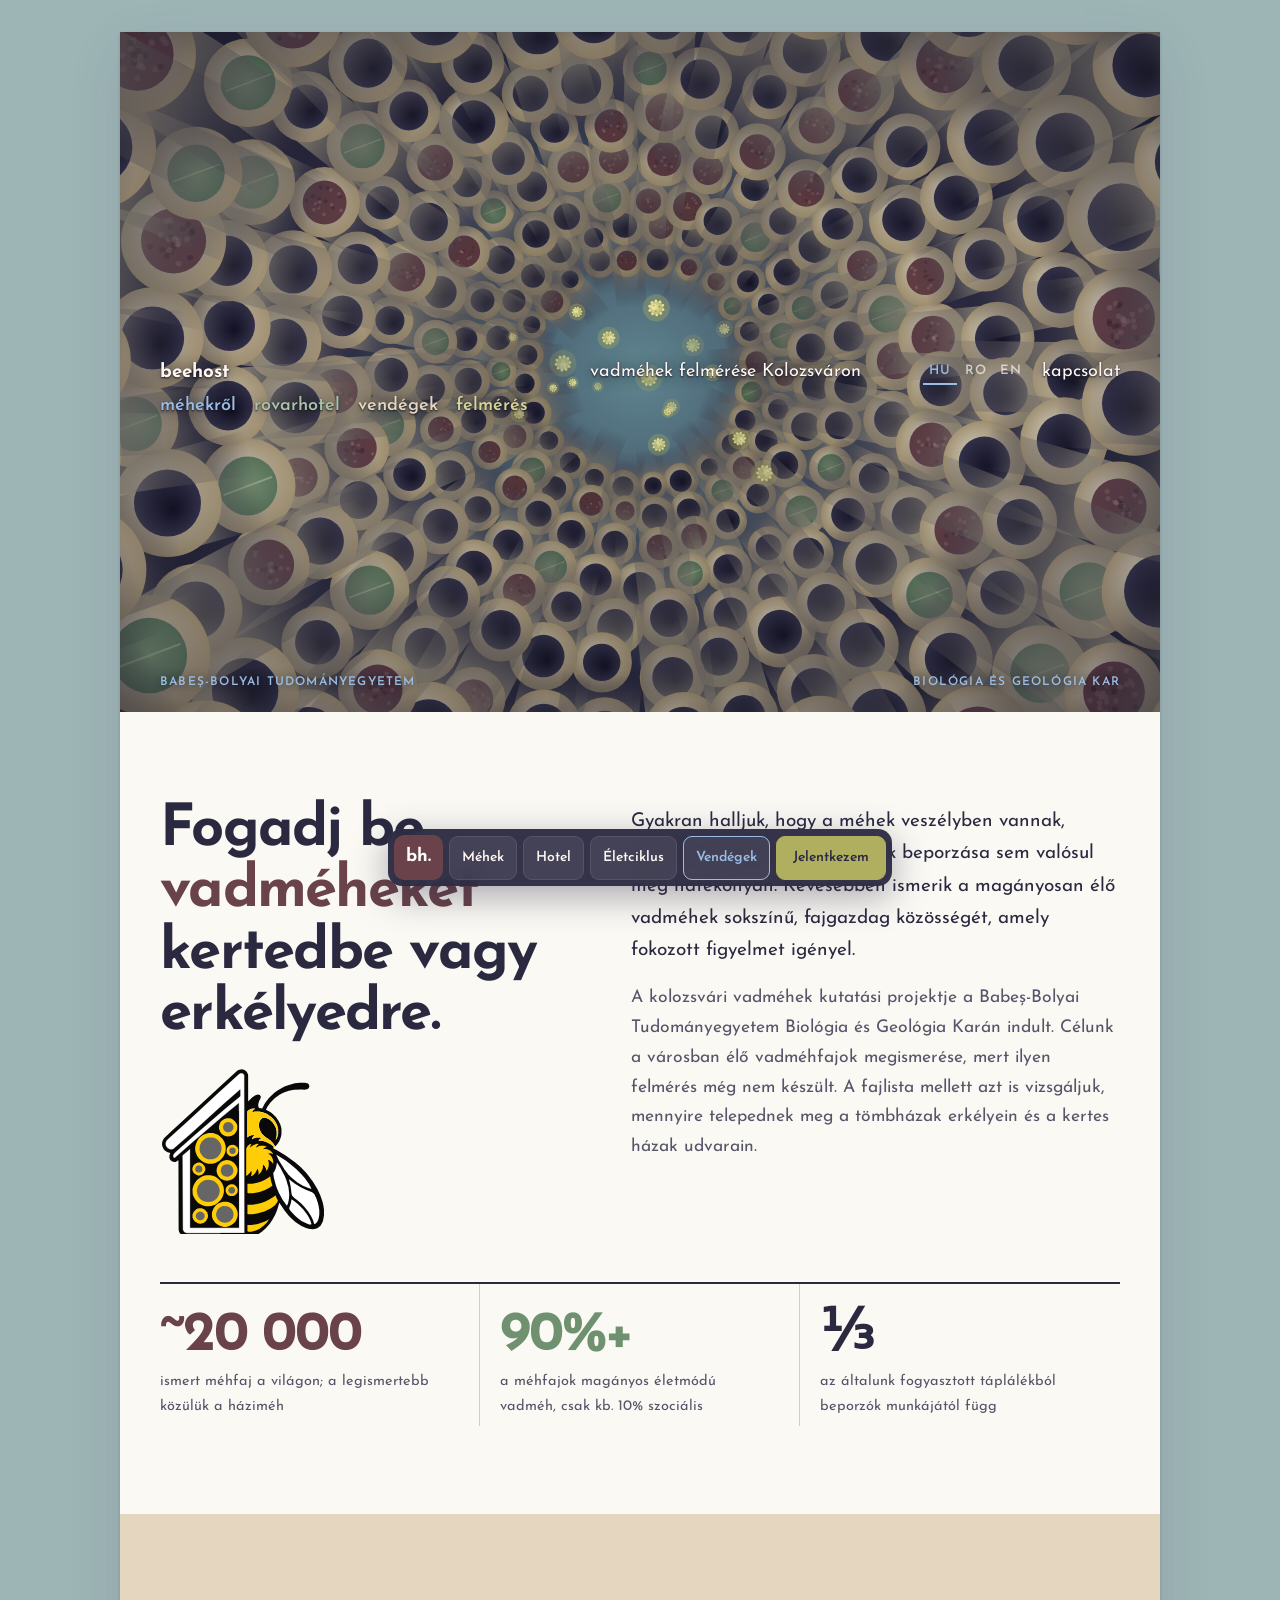
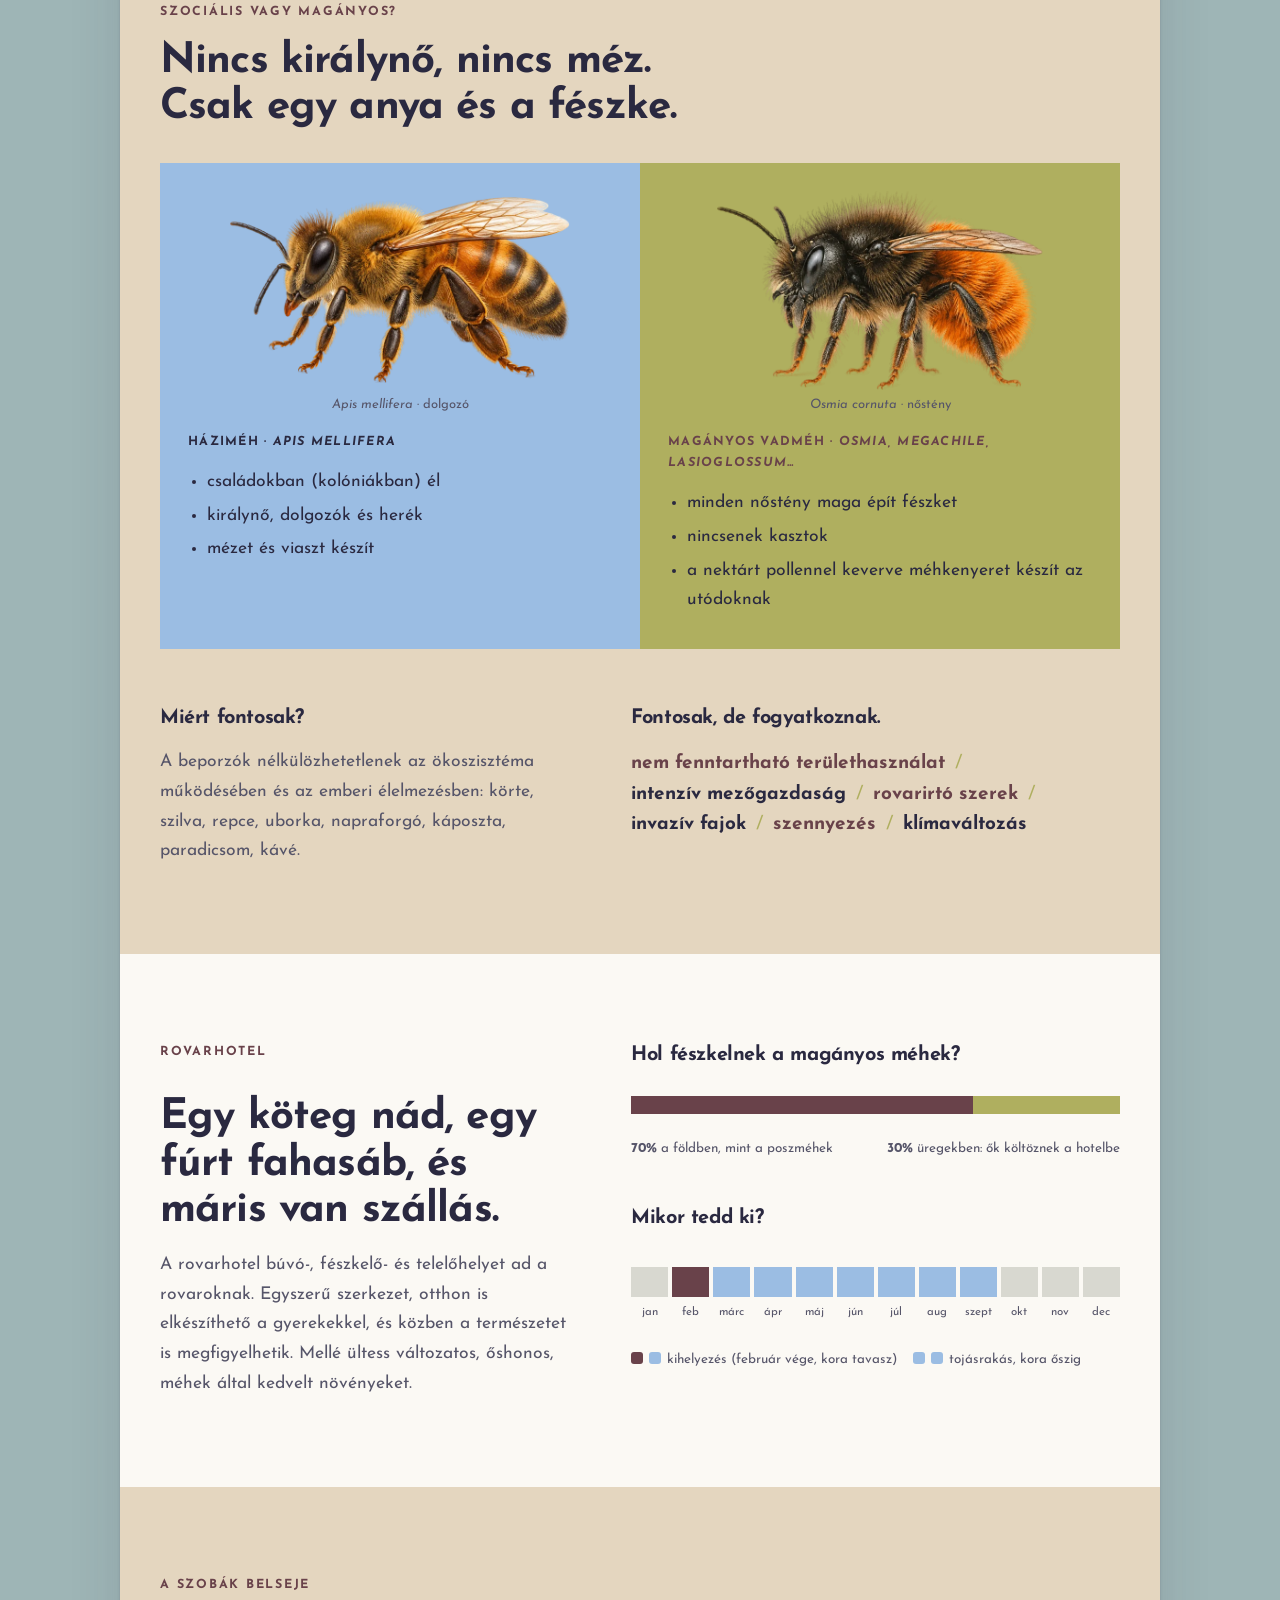
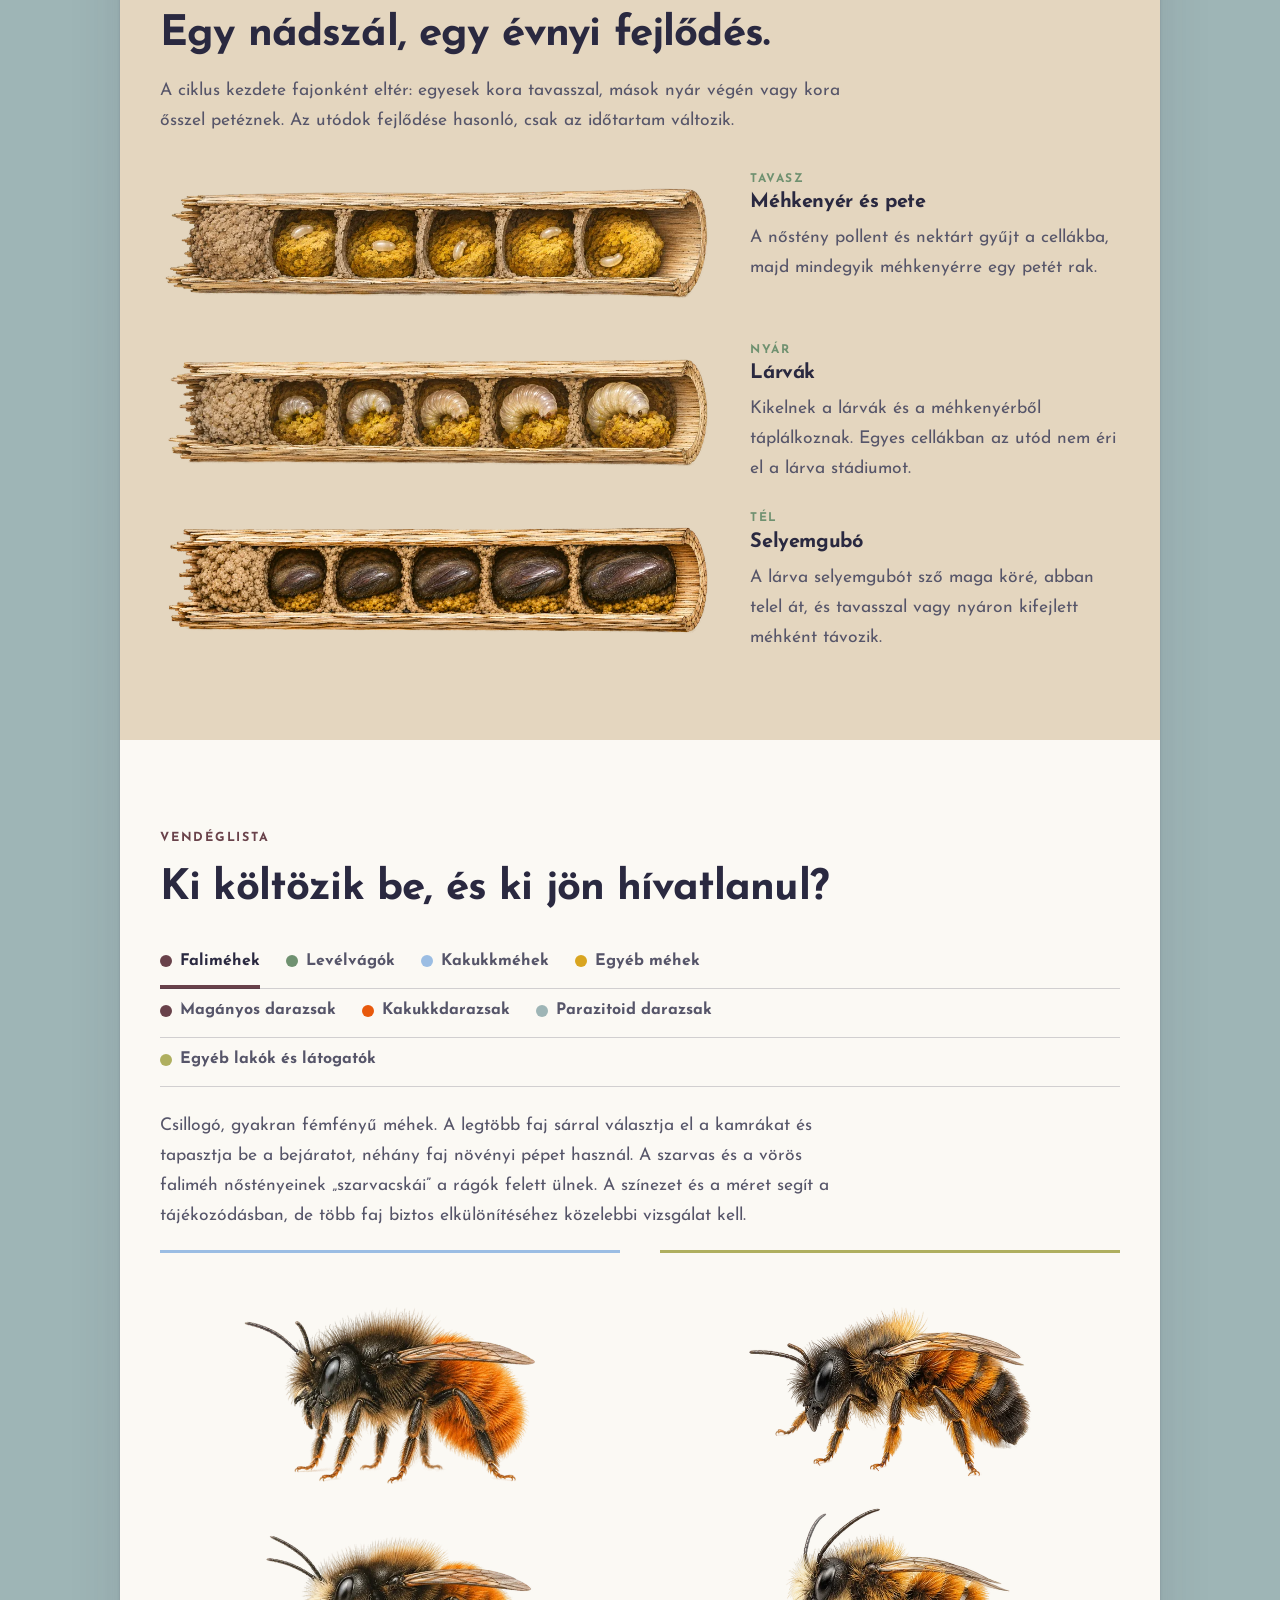
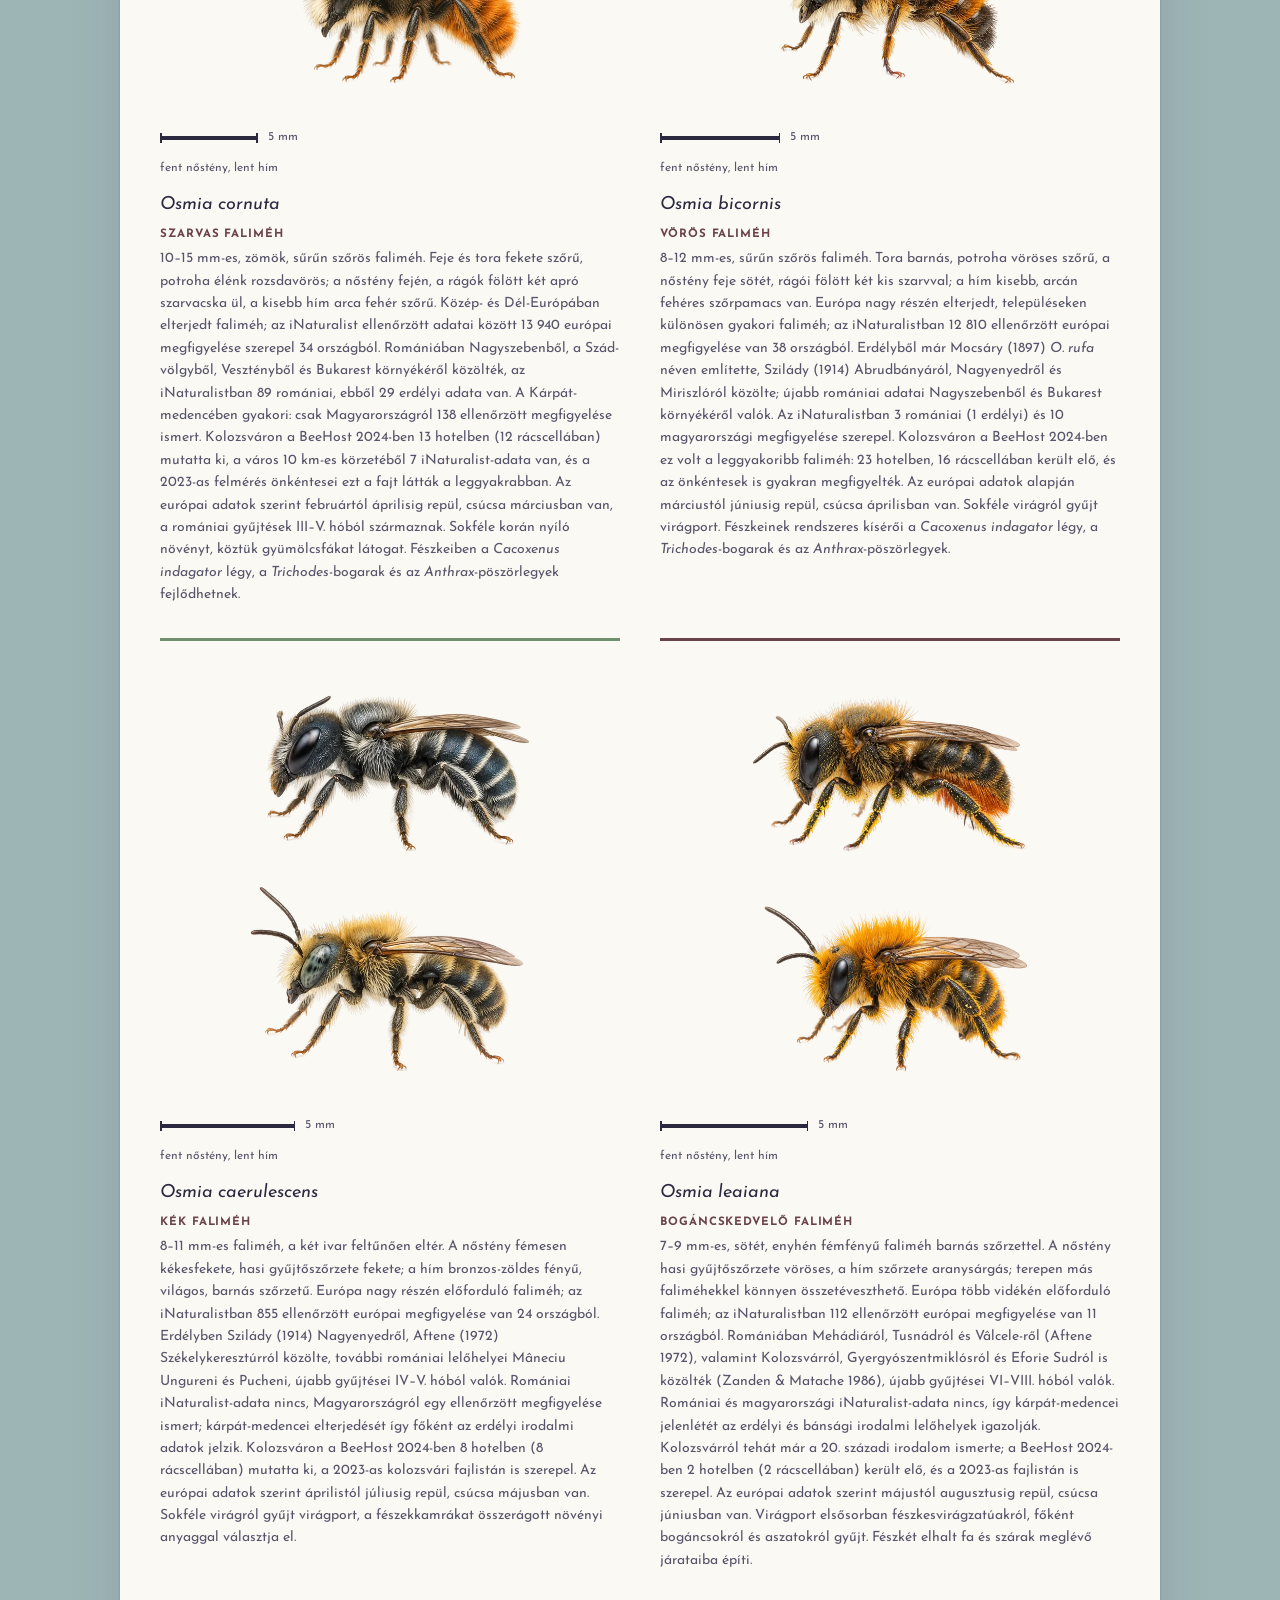
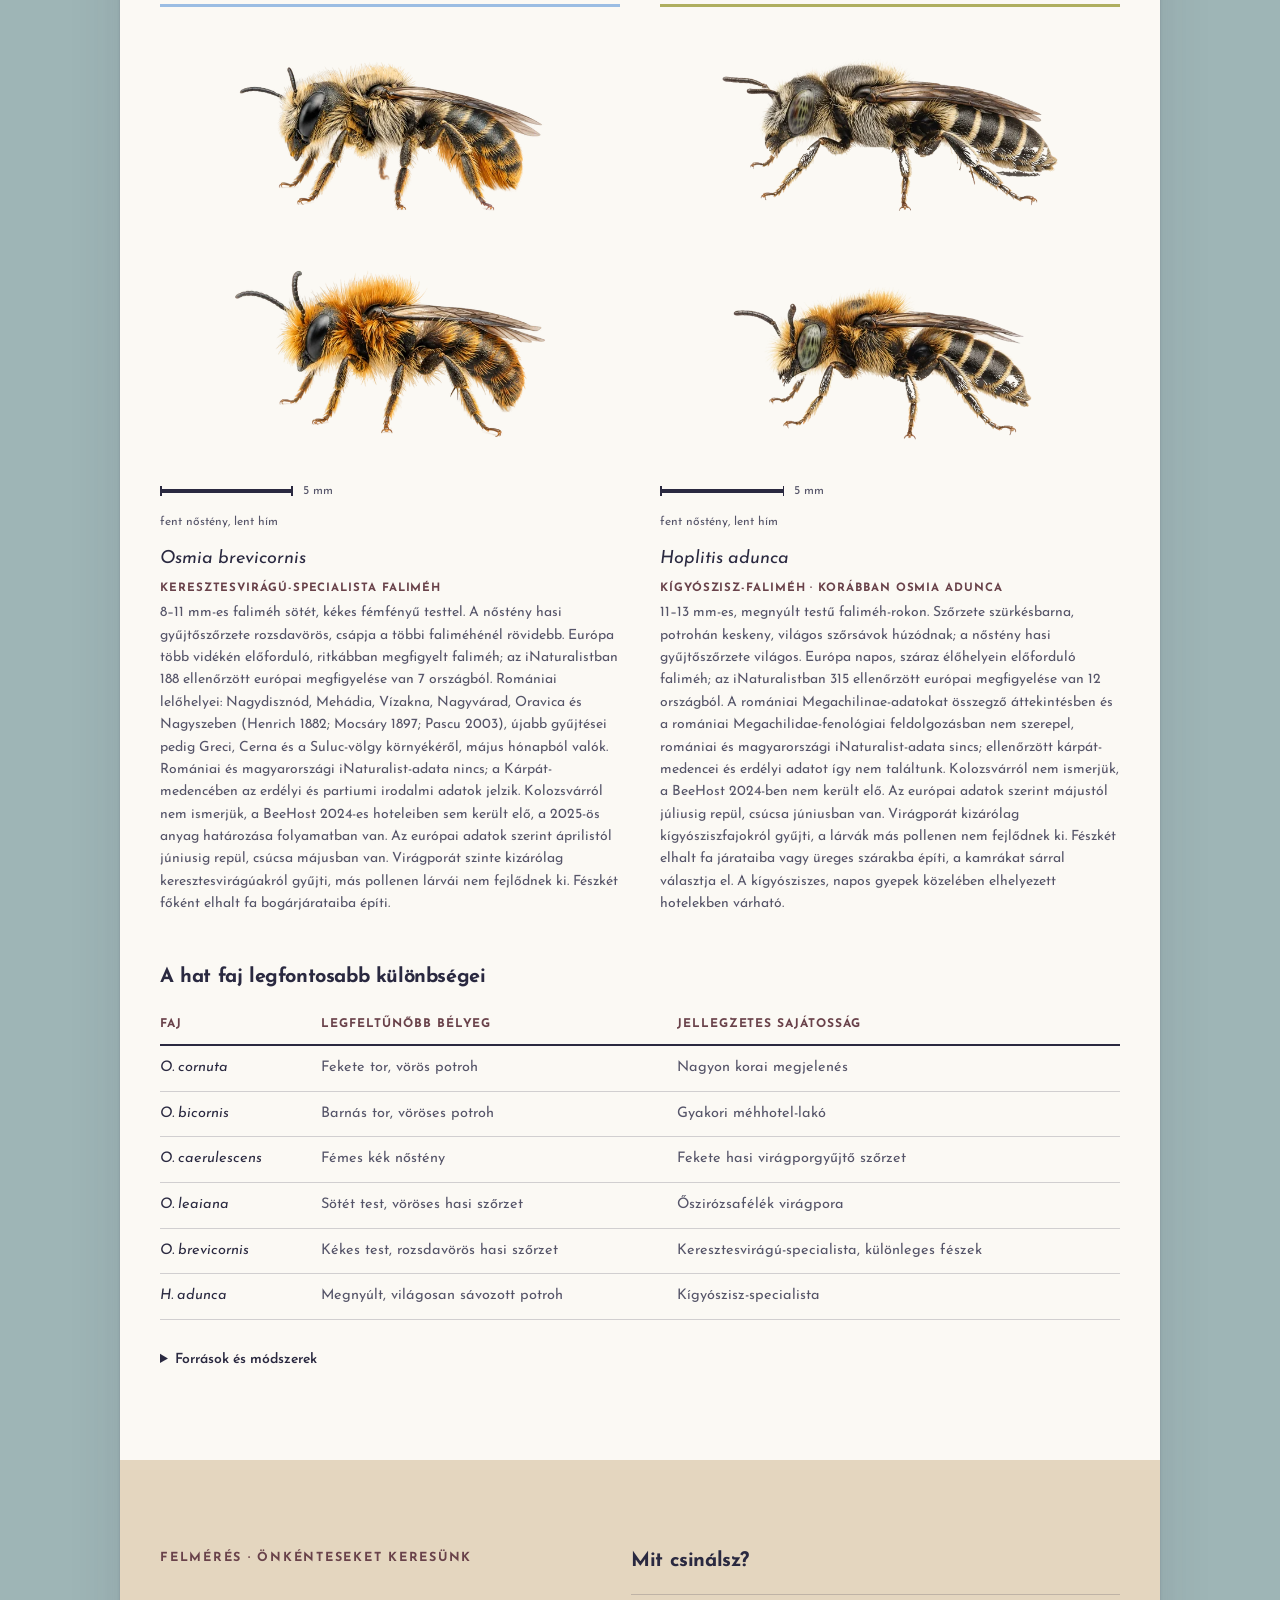
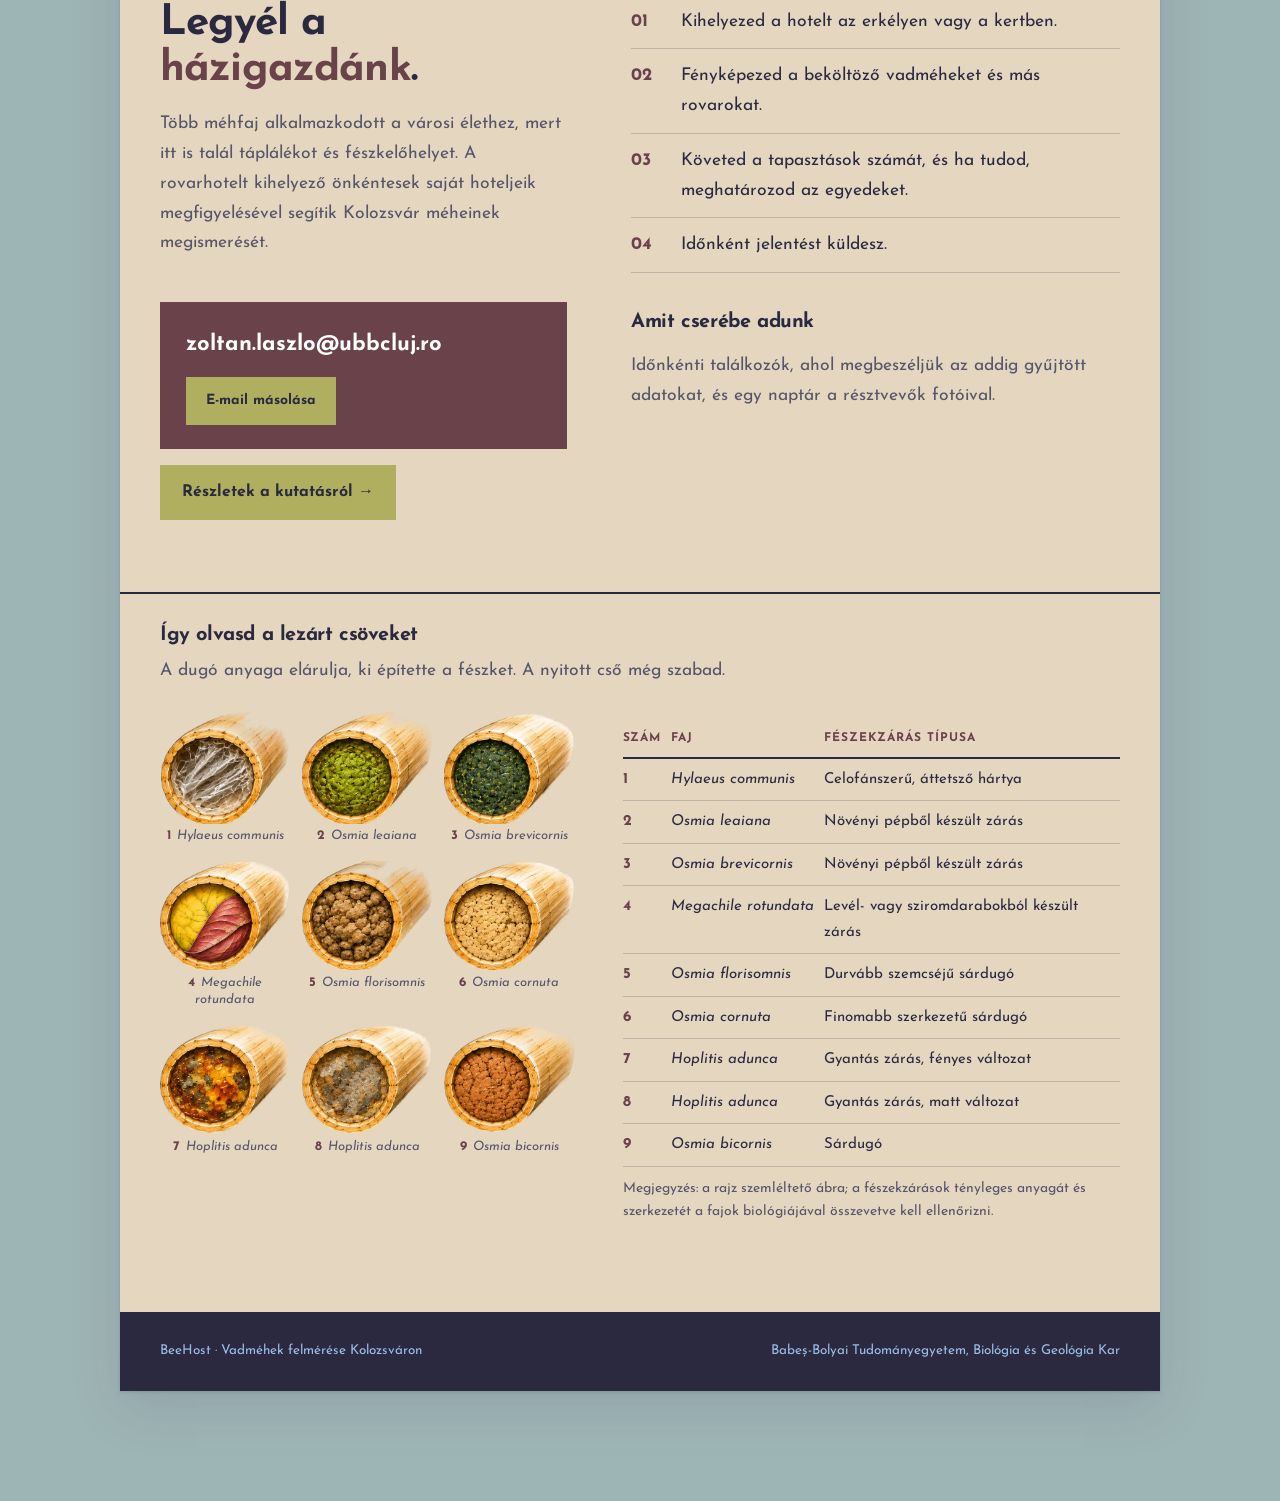
==== commit 34184743: "Add files via upload" ====
--- a/index.html
+++ b/index.html
@@ -296,7 +296,7 @@
 const ME_IMG='images/megachile-ericetorum.webp';
 const CE_IMG='images/coelioxys-elongata.webp';
 const SB_IMG='images/stelis-breviuscula.webp';
-const SC={"osmia-cornuta": 69.6, "osmia-bicornis": 67.6, "osmia-caerulescens": 66.8, "osmia-leaiana": 66.3, "osmia-brevicornis": 73.8, "hoplitis-adunca": 77.8, "megachile-ligniseca": 80, "megachile-rotundata": 80, "megachile-willughbiella": 80, "megachile-ericetorum": 80, "stelis-breviuscula": 80, "coelioxys-elongata": 80, "chrysis-ignita": 80, "chrysura-austriaca": 80, "hylaeus-communis": 80, "hylaeus-difformis": 80, "heriades-truncorum": 80, "anthidium-manicatum": 69.8, "trypoxylon-figulus": 80, "trypoxylon-clavicerum": 80, "passaloecus-corniger": 80, "passaloecus-gracilis": 78.0, "gasteruption-assectator": 80, "gasteruption-jaculator": 64.9, "leucospis-dorsigera": 74.9, "melittobia-acasta": 80, "ephialtes-manifestator": 66.6, "perithous-septemcinctorius": 80, "sapyga-quinquepunctata": 76.6, "sapyga-clavicornis": 79.0, "sapygina-decemguttata": 76.4, "ancistrocerus-antilope": 66.7, "ancistrocerus-nigricornis": 80, "auplopus-carbonarius": 62.6, "dipogon-bifasciatus": 77.0, "trichodes-alvearius": 71.2, "sitaris-muralis": 63.7, "anthrax-anthrax": 57.9, "cacoxenus-indagator": 60.2, "ptinus-sexpunctatus": 68.0, "monodontomerus-obscurus": 77.1, "pteromalus-venustus": 70.1, "dibrachys-microgastri": 80, "euodynerus-posticus": 57.3, "megatoma-undata": 68.8, "solierella-compedita": 71.6, "hedychridium-monochroum": 70.9, "trichrysis-cyanea": 80, "microdynerus-nugdunensis": 61.8, "nitela-spinolae": 80, "amobia-signata": 57.6, "chelostoma-florisomne": 80, "anthophora-plumipes": 80, "pemphredon-lethifer": 80, "spilomena-troglodytes": 80, "polysphincta-tuberosa": 80, "chaetodactylus-osmiae": 80, "megachile-sculpturalis": 79.8, "isodontia-mexicana": 79.4, "parus-major": 80};
+const SC={"osmia-cornuta": 69.6, "osmia-bicornis": 67.6, "osmia-caerulescens": 66.8, "osmia-leaiana": 66.3, "osmia-brevicornis": 73.8, "hoplitis-adunca": 77.8, "megachile-ligniseca": 80, "megachile-rotundata": 80, "megachile-willughbiella": 80, "megachile-ericetorum": 80, "stelis-breviuscula": 80, "coelioxys-elongata": 80, "chrysis-ignita": 80, "chrysura-austriaca": 80, "hylaeus-communis": 80, "hylaeus-difformis": 80, "heriades-truncorum": 80, "anthidium-manicatum": 69.8, "trypoxylon-figulus": 80, "trypoxylon-clavicerum": 80, "passaloecus-corniger": 80, "passaloecus-gracilis": 78.0, "gasteruption-assectator": 80, "gasteruption-jaculator": 64.9, "leucospis-dorsigera": 74.9, "melittobia-acasta": 80, "ephialtes-manifestator": 66.6, "perithous-septemcinctorius": 80, "sapyga-quinquepunctata": 76.6, "sapyga-clavicornis": 79.0, "sapygina-decemguttata": 76.4, "ancistrocerus-antilope": 66.7, "ancistrocerus-nigricornis": 80, "auplopus-carbonarius": 62.6, "dipogon-bifasciatus": 77.0, "trichodes-alvearius": 71.2, "sitaris-muralis": 63.7, "anthrax-anthrax": 57.9, "cacoxenus-indagator": 60.2, "ptinus-sexpunctatus": 68.0, "monodontomerus-obscurus": 77.1, "pteromalus-venustus": 70.1, "dibrachys-microgastri": 80, "euodynerus-posticus": 57.3, "megatoma-undata": 68.8, "solierella-compedita": 70.9, "hedychridium-monochroum": 70.9, "trichrysis-cyanea": 80, "microdynerus-nugdunensis": 61.8, "nitela-spinolae": 80, "amobia-signata": 57.6, "chelostoma-florisomne": 80, "anthophora-plumipes": 80, "pemphredon-lethifer": 80, "spilomena-troglodytes": 80, "polysphincta-tuberosa": 80, "chaetodactylus-osmiae": 80, "megachile-sculpturalis": 79.8, "isodontia-mexicana": 79.4, "parus-major": 80};
 const SBAR={"osmia-cornuta": {"bar": 21.26, "mag": 1}, "osmia-bicornis": {"bar": 26.16, "mag": 1}, "osmia-caerulescens": {"bar": 29.43, "mag": 1}, "osmia-leaiana": {"bar": 32.24, "mag": 1}, "osmia-brevicornis": {"bar": 28.89, "mag": 1}, "hoplitis-adunca": {"bar": 27.05, "mag": 1}, "megachile-ligniseca": {"bar": 23.13, "mag": 1}, "megachile-rotundata": {"bar": 42.24, "mag": 1}, "megachile-willughbiella": {"bar": 24.37, "mag": 1}, "megachile-ericetorum": {"bar": 23.6, "mag": 1}, "stelis-breviuscula": {"bar": 69.37, "mag": 1}, "coelioxys-elongata": {"bar": 32.31, "mag": 1}, "chrysis-ignita": {"bar": 36.76, "mag": 1}, "chrysura-austriaca": {"bar": 32.89, "mag": 1}, "hylaeus-communis": {"bar": 58.88, "mag": 1}, "hylaeus-difformis": {"bar": 48.66, "mag": 1}, "heriades-truncorum": {"bar": 58.88, "mag": 1}, "anthidium-manicatum": {"bar": 22.21, "mag": 1}, "trypoxylon-figulus": {"bar": 37.34, "mag": 1}, "trypoxylon-clavicerum": {"bar": 60.37, "mag": 1}, "passaloecus-corniger": {"bar": 59.61, "mag": 1}, "passaloecus-gracilis": {"bar": 69.58, "mag": 1}, "gasteruption-assectator": {"bar": 29.11, "mag": 1}, "gasteruption-jaculator": {"bar": 17.58, "mag": 1}, "leucospis-dorsigera": {"bar": 27.85, "mag": 1}, "melittobia-acasta": {"bar": 56.43, "mag": 1, "mm": 1}, "ephialtes-manifestator": {"bar": 17.08, "mag": 1}, "perithous-septemcinctorius": {"bar": 15.3, "mag": 1}, "sapyga-quinquepunctata": {"bar": 38.38, "mag": 1}, "sapyga-clavicornis": {"bar": 33.9, "mag": 1}, "sapygina-decemguttata": {"bar": 57.85, "mag": 1}, "ancistrocerus-antilope": {"bar": 24.59, "mag": 1}, "ancistrocerus-nigricornis": {"bar": 33.5, "mag": 1}, "auplopus-carbonarius": {"bar": 28.4, "mag": 1}, "dipogon-bifasciatus": {"bar": 38.56, "mag": 1}, "trichodes-alvearius": {"bar": 22.11, "mag": 1}, "sitaris-muralis": {"bar": 23.19, "mag": 1}, "anthrax-anthrax": {"bar": 15.29, "mag": 1}, "cacoxenus-indagator": {"bar": 14.43, "mag": 1, "mm": 1}, "ptinus-sexpunctatus": {"bar": 17.18, "mag": 1, "mm": 2}, "monodontomerus-obscurus": {"bar": 15.02, "mag": 1, "mm": 1}, "dibrachys-microgastri": {"bar": 20.62, "mag": 1, "mm": 1}, "megatoma-undata": {"bar": 16.31, "mag": 1, "mm": 1}, "trichrysis-cyanea": {"bar": 19.69, "mag": 1, "mm": 2}, "hedychridium-monochroum": {"bar": 17.6, "mag": 1, "mm": 1}, "solierella-compedita": {"bar": 27.12, "mag": 1, "mm": 2}, "euodynerus-posticus": {"bar": 22.35, "mag": 1}, "nitela-spinolae": {"bar": 28.8, "mag": 1, "mm": 2}, "megachile-sculpturalis": {"bar": 14.46, "mag": 1, "mm": 5}, "chelostoma-florisomne": {"bar": 37.88, "mag": 1, "mm": 5}, "anthophora-plumipes": {"bar": 24.57, "mag": 1, "mm": 5}, "isodontia-mexicana": {"bar": 19.99, "mag": 1, "mm": 5}, "pemphredon-lethifer": {"bar": 19.89, "mag": 1, "mm": 2}, "spilomena-troglodytes": {"bar": 24.35, "mag": 1, "mm": 1}, "microdynerus-nugdunensis": {"bar": 17.26, "mag": 1, "mm": 2}, "pteromalus-venustus": {"bar": 14.63, "mag": 1, "mm": 1}, "polysphincta-tuberosa": {"bar": 16.89, "mag": 1, "mm": 2}, "amobia-signata": {"bar": 11.52, "mag": 1, "mm": 2}, "chaetodactylus-osmiae": {"bar": 13.28, "mag": 1, "mm": 0.1}, "parus-major": {"bar": 26.83, "mag": 1, "mm": 50, "cm": 5}};
 const CI_IMG='images/chrysis-ignita.webp';
 const AA_IMG='images/ancistrocerus-antilope.webp';
